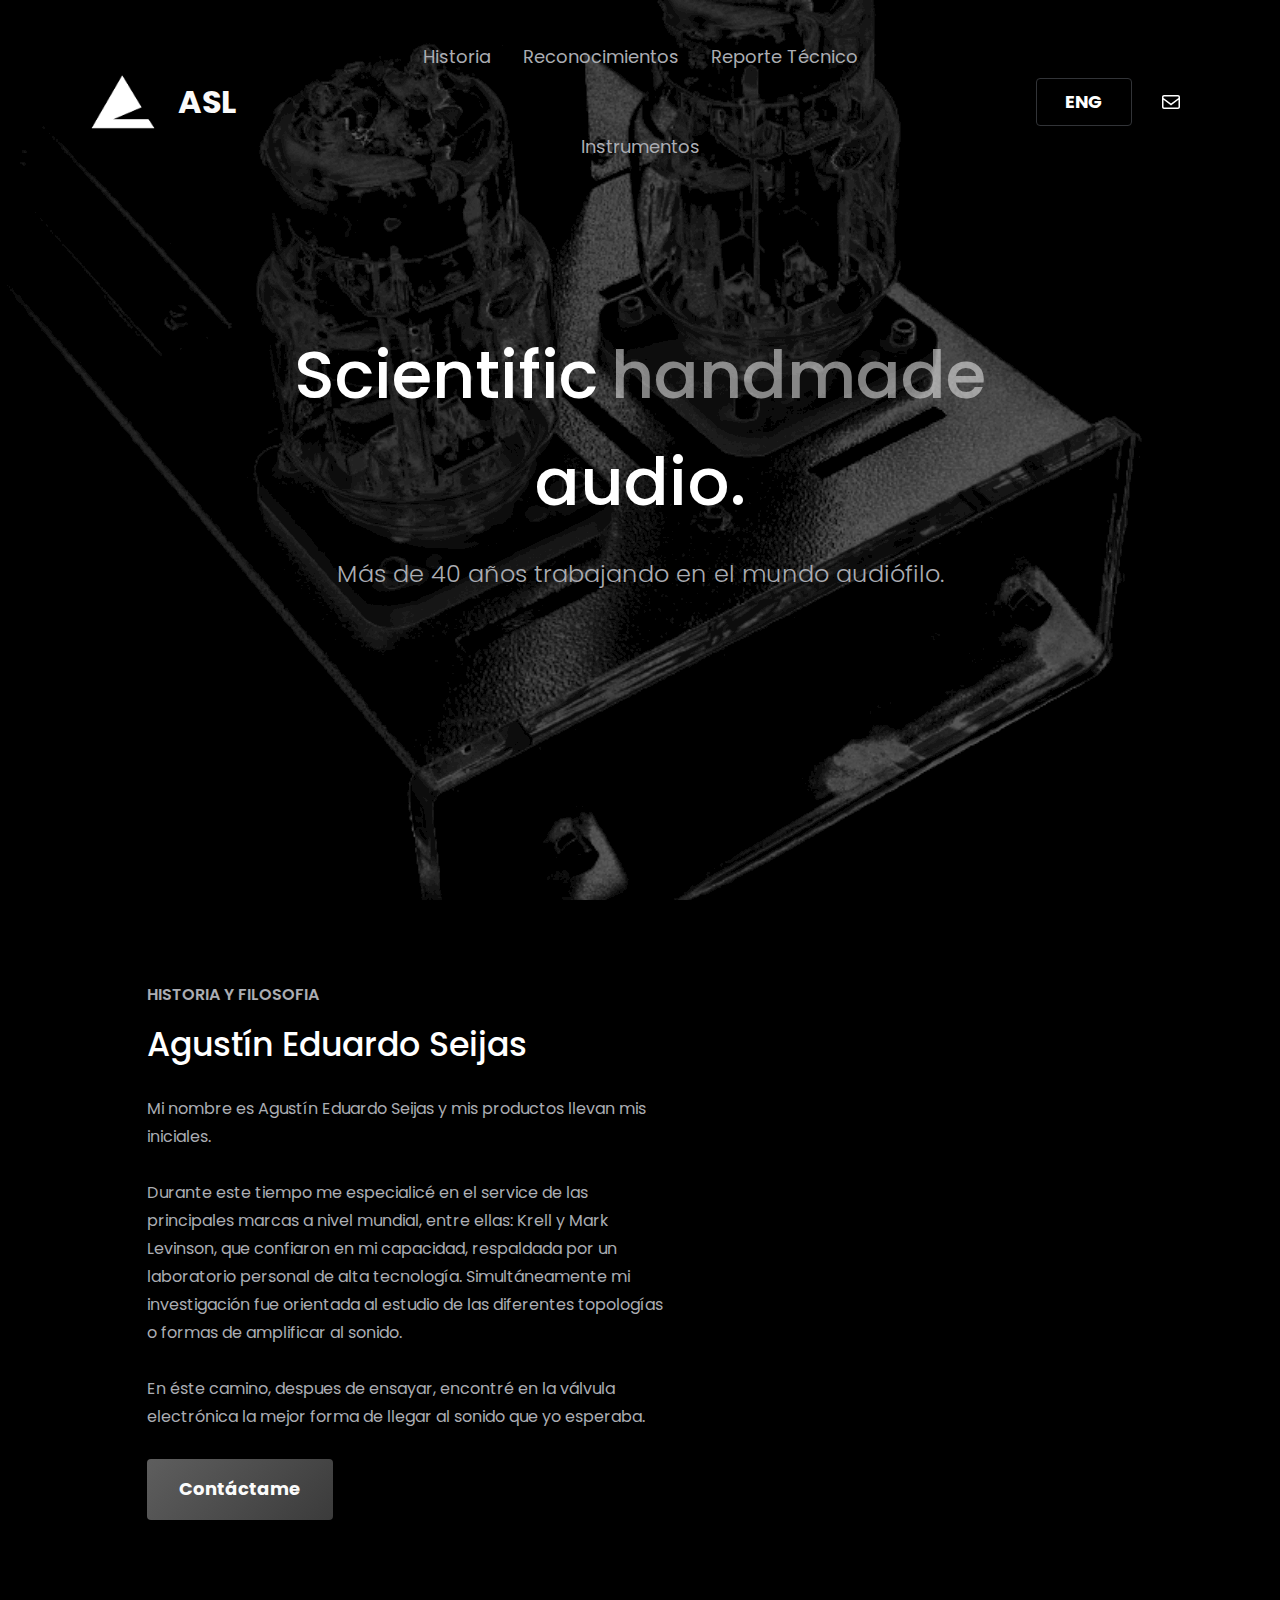
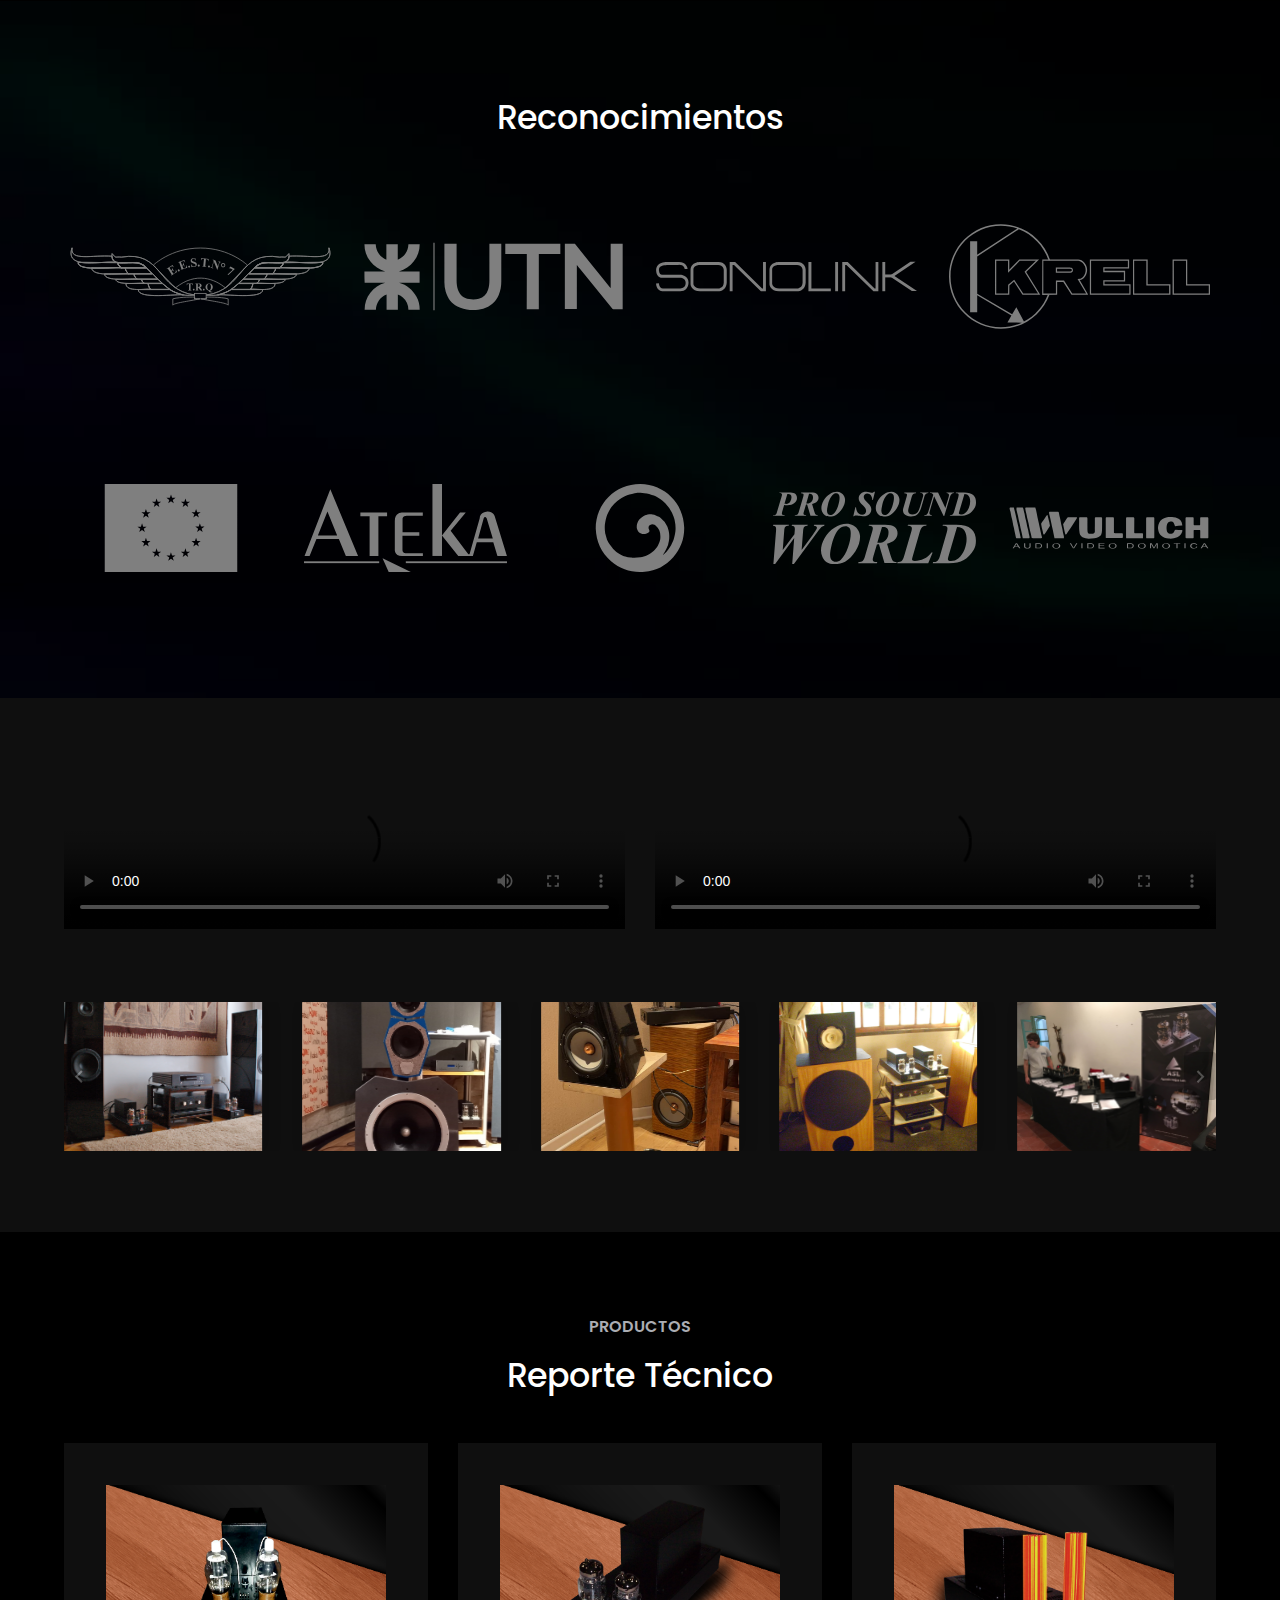
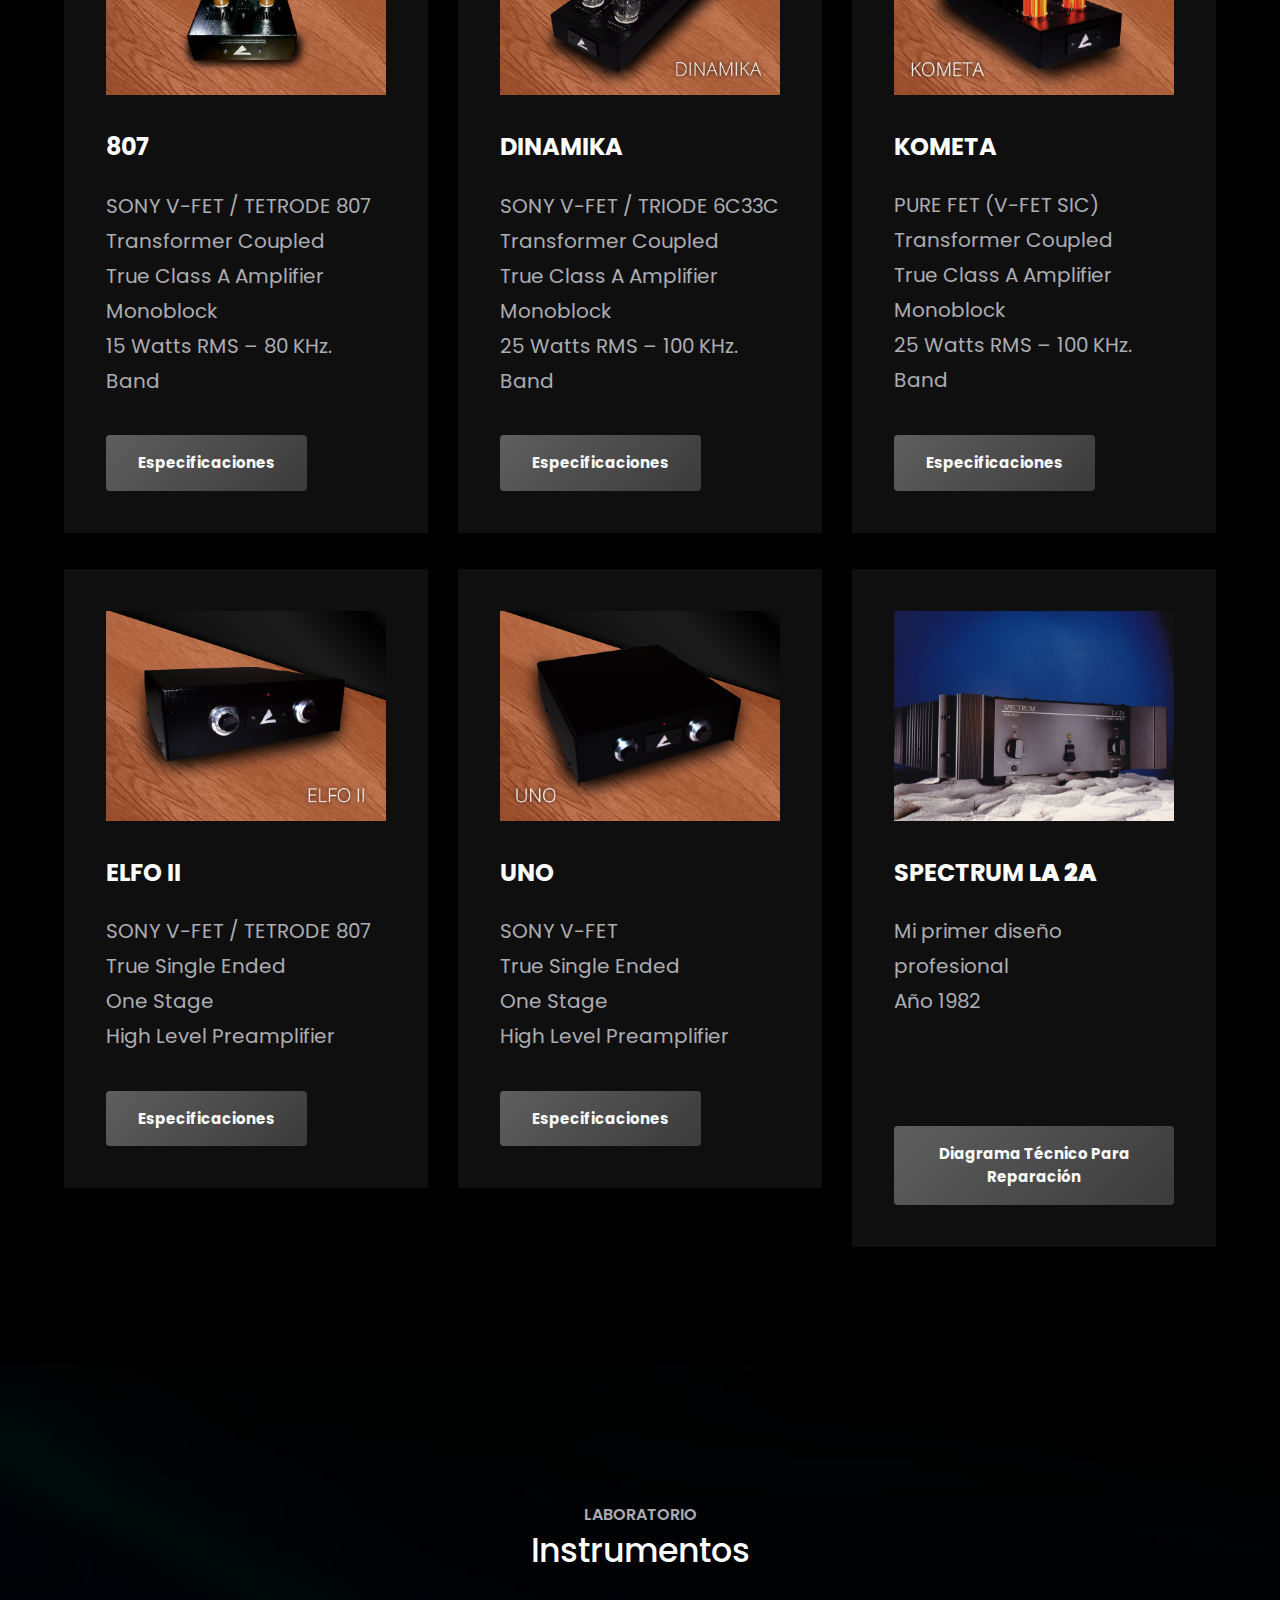
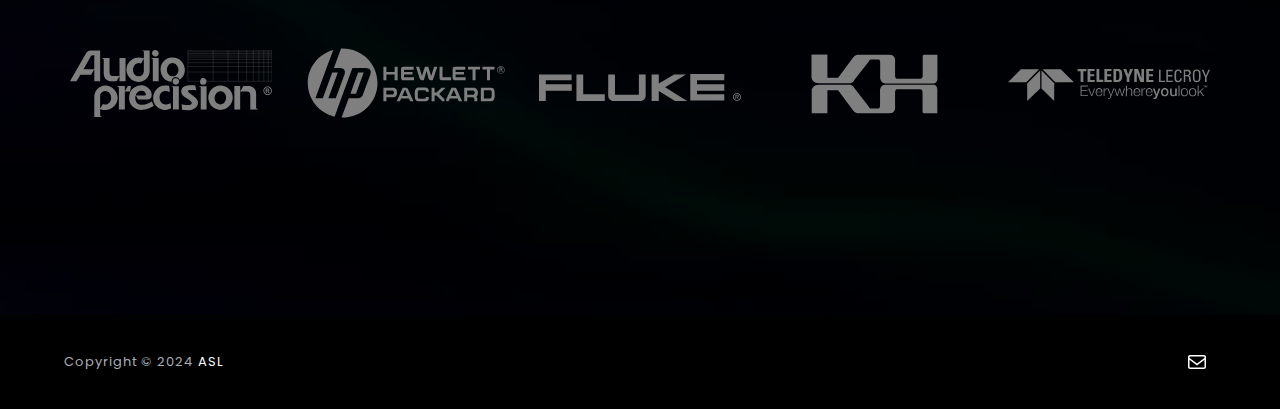
==== index.html @ 701ceb34 "new website design" ====
<!DOCTYPE html> <html lang="es-AR"> <head> 	<meta charset="UTF-8" /> 	<meta name="viewport" content="width=device-width, initial-scale=1" /> <meta name='robots' content='max-image-preview:large' /> <title>ASL &#8211; Agustin Seijas is a professional audio designer.</title> <link rel="alternate" type="application/rss+xml" title="ASL &raquo; Feed" href="http://asl-espaol.local/feed/" /> <link rel="alternate" type="application/rss+xml" title="ASL &raquo; RSS de los comentarios" href="http://asl-espaol.local/comments/feed/" /> <script>
window._wpemojiSettings = {"baseUrl":"https:\/\/s.w.org\/images\/core\/emoji\/14.0.0\/72x72\/","ext":".png","svgUrl":"https:\/\/s.w.org\/images\/core\/emoji\/14.0.0\/svg\/","svgExt":".svg","source":{"concatemoji":"./wp-includes\/js\/wp-emoji-release.min.js?ver=6.4.3"}};
/*! This file is auto-generated */
!function(i,n){var o,s,e;function c(e){try{var t={supportTests:e,timestamp:(new Date).valueOf()};sessionStorage.setItem(o,JSON.stringify(t))}catch(e){}}function p(e,t,n){e.clearRect(0,0,e.canvas.width,e.canvas.height),e.fillText(t,0,0);var t=new Uint32Array(e.getImageData(0,0,e.canvas.width,e.canvas.height).data),r=(e.clearRect(0,0,e.canvas.width,e.canvas.height),e.fillText(n,0,0),new Uint32Array(e.getImageData(0,0,e.canvas.width,e.canvas.height).data));return t.every(function(e,t){return e===r[t]})}function u(e,t,n){switch(t){case"flag":return n(e,"\ud83c\udff3\ufe0f\u200d\u26a7\ufe0f","\ud83c\udff3\ufe0f\u200b\u26a7\ufe0f")?!1:!n(e,"\ud83c\uddfa\ud83c\uddf3","\ud83c\uddfa\u200b\ud83c\uddf3")&&!n(e,"\ud83c\udff4\udb40\udc67\udb40\udc62\udb40\udc65\udb40\udc6e\udb40\udc67\udb40\udc7f","\ud83c\udff4\u200b\udb40\udc67\u200b\udb40\udc62\u200b\udb40\udc65\u200b\udb40\udc6e\u200b\udb40\udc67\u200b\udb40\udc7f");case"emoji":return!n(e,"\ud83e\udef1\ud83c\udffb\u200d\ud83e\udef2\ud83c\udfff","\ud83e\udef1\ud83c\udffb\u200b\ud83e\udef2\ud83c\udfff")}return!1}function f(e,t,n){var r="undefined"!=typeof WorkerGlobalScope&&self instanceof WorkerGlobalScope?new OffscreenCanvas(300,150):i.createElement("canvas"),a=r.getContext("2d",{willReadFrequently:!0}),o=(a.textBaseline="top",a.font="600 32px Arial",{});return e.forEach(function(e){o[e]=t(a,e,n)}),o}function t(e){var t=i.createElement("script");t.src=e,t.defer=!0,i.head.appendChild(t)}"undefined"!=typeof Promise&&(o="wpEmojiSettingsSupports",s=["flag","emoji"],n.supports={everything:!0,everythingExceptFlag:!0},e=new Promise(function(e){i.addEventListener("DOMContentLoaded",e,{once:!0})}),new Promise(function(t){var n=function(){try{var e=JSON.parse(sessionStorage.getItem(o));if("object"==typeof e&&"number"==typeof e.timestamp&&(new Date).valueOf()<e.timestamp+604800&&"object"==typeof e.supportTests)return e.supportTests}catch(e){}return null}();if(!n){if("undefined"!=typeof Worker&&"undefined"!=typeof OffscreenCanvas&&"undefined"!=typeof URL&&URL.createObjectURL&&"undefined"!=typeof Blob)try{var e="postMessage("+f.toString()+"("+[JSON.stringify(s),u.toString(),p.toString()].join(",")+"));",r=new Blob([e],{type:"text/javascript"}),a=new Worker(URL.createObjectURL(r),{name:"wpTestEmojiSupports"});return void(a.onmessage=function(e){c(n=e.data),a.terminate(),t(n)})}catch(e){}c(n=f(s,u,p))}t(n)}).then(function(e){for(var t in e)n.supports[t]=e[t],n.supports.everything=n.supports.everything&&n.supports[t],"flag"!==t&&(n.supports.everythingExceptFlag=n.supports.everythingExceptFlag&&n.supports[t]);n.supports.everythingExceptFlag=n.supports.everythingExceptFlag&&!n.supports.flag,n.DOMReady=!1,n.readyCallback=function(){n.DOMReady=!0}}).then(function(){return e}).then(function(){var e;n.supports.everything||(n.readyCallback(),(e=n.source||{}).concatemoji?t(e.concatemoji):e.wpemoji&&e.twemoji&&(t(e.twemoji),t(e.wpemoji)))}))}((window,document),window._wpemojiSettings);
</script> <style id='wp-block-site-logo-inline-css'> .wp-block-site-logo{box-sizing:border-box;line-height:0}.wp-block-site-logo a{display:inline-block;line-height:0}.wp-block-site-logo.is-default-size img{height:auto;width:120px}.wp-block-site-logo img{height:auto;max-width:100%}.wp-block-site-logo a,.wp-block-site-logo img{border-radius:inherit}.wp-block-site-logo.aligncenter{margin-left:auto;margin-right:auto;text-align:center}.wp-block-site-logo.is-style-rounded{border-radius:9999px} </style> <style id='wp-block-site-title-inline-css'> .wp-block-site-title a{color:inherit} .wp-block-site-title{color: var(--wp--preset--color--foreground);font-size: var(--wp--preset--font-size--large);font-weight: var(--wp--custom--typography--font-weight--bold);line-height: var(--wp--custom--typography--line-height--normal);} .wp-block-site-title a:where(:not(.wp-element-button)){color: var(--wp--preset--color--foreground);} </style> <style id='wp-block-group-inline-css'> .wp-block-group{box-sizing:border-box} </style> <style id='wp-block-group-theme-inline-css'> :where(.wp-block-group.has-background){padding:1.25em 2.375em} </style> <style id='wp-block-navigation-link-inline-css'> .wp-block-navigation .wp-block-navigation-item__label{overflow-wrap:break-word}.wp-block-navigation .wp-block-navigation-item__description{display:none} </style> <link rel='stylesheet' id='wp-block-navigation-css' href='./css/navigation-style.min.css' media='all' /> <style id='wp-block-navigation-inline-css'> .wp-block-navigation{color: var(--wp--preset--color--body-text);font-size: var(--wp--preset--font-size--upper-heading);font-weight: var(--wp--custom--typography--font-weight--regular);line-height: var(--wp--custom--typography--line-height--heading-six);text-transform: capitalize;} .wp-block-navigation a:where(:not(.wp-element-button)){color: inherit;} </style> <style id='wp-block-button-inline-css'> .wp-block-button__link{box-sizing:border-box;cursor:pointer;display:inline-block;text-align:center;word-break:break-word}.wp-block-button__link.aligncenter{text-align:center}.wp-block-button__link.alignright{text-align:right}:where(.wp-block-button__link){border-radius:9999px;box-shadow:none;padding:calc(.667em + 2px) calc(1.333em + 2px);text-decoration:none}.wp-block-button[style*=text-decoration] .wp-block-button__link{text-decoration:inherit}.wp-block-buttons>.wp-block-button.has-custom-width{max-width:none}.wp-block-buttons>.wp-block-button.has-custom-width .wp-block-button__link{width:100%}.wp-block-buttons>.wp-block-button.has-custom-font-size .wp-block-button__link{font-size:inherit}.wp-block-buttons>.wp-block-button.wp-block-button__width-25{width:calc(25% - var(--wp--style--block-gap, .5em)*.75)}.wp-block-buttons>.wp-block-button.wp-block-button__width-50{width:calc(50% - var(--wp--style--block-gap, .5em)*.5)}.wp-block-buttons>.wp-block-button.wp-block-button__width-75{width:calc(75% - var(--wp--style--block-gap, .5em)*.25)}.wp-block-buttons>.wp-block-button.wp-block-button__width-100{flex-basis:100%;width:100%}.wp-block-buttons.is-vertical>.wp-block-button.wp-block-button__width-25{width:25%}.wp-block-buttons.is-vertical>.wp-block-button.wp-block-button__width-50{width:50%}.wp-block-buttons.is-vertical>.wp-block-button.wp-block-button__width-75{width:75%}.wp-block-button.is-style-squared,.wp-block-button__link.wp-block-button.is-style-squared{border-radius:0}.wp-block-button.no-border-radius,.wp-block-button__link.no-border-radius{border-radius:0!important}.wp-block-button .wp-block-button__link.is-style-outline,.wp-block-button.is-style-outline>.wp-block-button__link{border:2px solid;padding:.667em 1.333em}.wp-block-button .wp-block-button__link.is-style-outline:not(.has-text-color),.wp-block-button.is-style-outline>.wp-block-button__link:not(.has-text-color){color:currentColor}.wp-block-button .wp-block-button__link.is-style-outline:not(.has-background),.wp-block-button.is-style-outline>.wp-block-button__link:not(.has-background){background-color:transparent;background-image:none}.wp-block-button .wp-block-button__link:where(.has-border-color){border-width:initial}.wp-block-button .wp-block-button__link:where([style*=border-top-color]){border-top-width:medium}.wp-block-button .wp-block-button__link:where([style*=border-right-color]){border-right-width:medium}.wp-block-button .wp-block-button__link:where([style*=border-bottom-color]){border-bottom-width:medium}.wp-block-button .wp-block-button__link:where([style*=border-left-color]){border-left-width:medium}.wp-block-button .wp-block-button__link:where([style*=border-style]){border-width:initial}.wp-block-button .wp-block-button__link:where([style*=border-top-style]){border-top-width:medium}.wp-block-button .wp-block-button__link:where([style*=border-right-style]){border-right-width:medium}.wp-block-button .wp-block-button__link:where([style*=border-bottom-style]){border-bottom-width:medium}.wp-block-button .wp-block-button__link:where([style*=border-left-style]){border-left-width:medium} .wp-block-button .wp-block-button__link{background: linear-gradient(135deg,rgb(94,94,94) 0%,rgb(59,59,59) 100%);border-radius: 4px;color: var(--wp--preset--color--color-light);font-size: var(--wp--preset--font-size--upper-heading);font-weight: var(--wp--custom--typography--font-weight--bold);line-height: var(--wp--custom--typography--line-height--heading-six);margin-top: 0.8rem;padding-top: clamp(12px, 2.5vw, 16px);padding-right: clamp(21px, 2.5vw, 35px);padding-bottom: clamp(12px, 2.5vw, 16px);padding-left: clamp(21px, 2.5vw, 35px);text-transform: capitalize;} </style> <style id='wp-block-buttons-inline-css'> .wp-block-buttons.is-vertical{flex-direction:column}.wp-block-buttons.is-vertical>.wp-block-button:last-child{margin-bottom:0}.wp-block-buttons>.wp-block-button{display:inline-block;margin:0}.wp-block-buttons.is-content-justification-left{justify-content:flex-start}.wp-block-buttons.is-content-justification-left.is-vertical{align-items:flex-start}.wp-block-buttons.is-content-justification-center{justify-content:center}.wp-block-buttons.is-content-justification-center.is-vertical{align-items:center}.wp-block-buttons.is-content-justification-right{justify-content:flex-end}.wp-block-buttons.is-content-justification-right.is-vertical{align-items:flex-end}.wp-block-buttons.is-content-justification-space-between{justify-content:space-between}.wp-block-buttons.aligncenter{text-align:center}.wp-block-buttons:not(.is-content-justification-space-between,.is-content-justification-right,.is-content-justification-left,.is-content-justification-center) .wp-block-button.aligncenter{margin-left:auto;margin-right:auto;width:100%}.wp-block-buttons[style*=text-decoration] .wp-block-button,.wp-block-buttons[style*=text-decoration] .wp-block-button__link{text-decoration:inherit}.wp-block-buttons.has-custom-font-size .wp-block-button__link{font-size:inherit}.wp-block-button.aligncenter{text-align:center} </style> <style id='wp-block-spacer-inline-css'> .wp-block-spacer{clear:both} </style> <link rel='stylesheet' id='wp-block-social-links-css' href='./css/social-links-style.min.css' media='all' /> <style id='wp-block-template-part-theme-inline-css'> .wp-block-template-part.has-background{margin-bottom:0;margin-top:0;padding:1.25em 2.375em} </style> <style id='wp-block-heading-inline-css'> h1.has-background,h2.has-background,h3.has-background,h4.has-background,h5.has-background,h6.has-background{padding:1.25em 2.375em}h1.has-text-align-left[style*=writing-mode]:where([style*=vertical-lr]),h1.has-text-align-right[style*=writing-mode]:where([style*=vertical-rl]),h2.has-text-align-left[style*=writing-mode]:where([style*=vertical-lr]),h2.has-text-align-right[style*=writing-mode]:where([style*=vertical-rl]),h3.has-text-align-left[style*=writing-mode]:where([style*=vertical-lr]),h3.has-text-align-right[style*=writing-mode]:where([style*=vertical-rl]),h4.has-text-align-left[style*=writing-mode]:where([style*=vertical-lr]),h4.has-text-align-right[style*=writing-mode]:where([style*=vertical-rl]),h5.has-text-align-left[style*=writing-mode]:where([style*=vertical-lr]),h5.has-text-align-right[style*=writing-mode]:where([style*=vertical-rl]),h6.has-text-align-left[style*=writing-mode]:where([style*=vertical-lr]),h6.has-text-align-right[style*=writing-mode]:where([style*=vertical-rl]){rotate:180deg} .wp-block-heading{color: var(--wp--preset--color--foreground);font-weight: var(--wp--custom--typography--font-weight--bold);margin-top: 0px;margin-bottom: 0px;} </style> <style id='wp-block-paragraph-inline-css'> .is-small-text{font-size:.875em}.is-regular-text{font-size:1em}.is-large-text{font-size:2.25em}.is-larger-text{font-size:3em}.has-drop-cap:not(:focus):first-letter{float:left;font-size:8.4em;font-style:normal;font-weight:100;line-height:.68;margin:.05em .1em 0 0;text-transform:uppercase}body.rtl .has-drop-cap:not(:focus):first-letter{float:none;margin-left:.1em}p.has-drop-cap.has-background{overflow:hidden}p.has-background{padding:1.25em 2.375em}:where(p.has-text-color:not(.has-link-color)) a{color:inherit}p.has-text-align-left[style*="writing-mode:vertical-lr"],p.has-text-align-right[style*="writing-mode:vertical-rl"]{rotate:180deg} </style> <link rel='stylesheet' id='wp-block-cover-css' href='./css/cover-style.min.css' media='all' /> <style id='wp-block-media-text-inline-css'> .wp-block-media-text{box-sizing:border-box;   /*!rtl:begin:ignore*/direction:ltr;   /*!rtl:end:ignore*/display:grid;grid-template-columns:50% 1fr;grid-template-rows:auto}.wp-block-media-text.has-media-on-the-right{grid-template-columns:1fr 50%}.wp-block-media-text.is-vertically-aligned-top .wp-block-media-text__content,.wp-block-media-text.is-vertically-aligned-top .wp-block-media-text__media{align-self:start}.wp-block-media-text .wp-block-media-text__content,.wp-block-media-text .wp-block-media-text__media,.wp-block-media-text.is-vertically-aligned-center .wp-block-media-text__content,.wp-block-media-text.is-vertically-aligned-center .wp-block-media-text__media{align-self:center}.wp-block-media-text.is-vertically-aligned-bottom .wp-block-media-text__content,.wp-block-media-text.is-vertically-aligned-bottom .wp-block-media-text__media{align-self:end}.wp-block-media-text .wp-block-media-text__media{   /*!rtl:begin:ignore*/grid-column:1;grid-row:1;   /*!rtl:end:ignore*/margin:0}.wp-block-media-text .wp-block-media-text__content{direction:ltr;   /*!rtl:begin:ignore*/grid-column:2;grid-row:1;   /*!rtl:end:ignore*/padding:0 8%;word-break:break-word}.wp-block-media-text.has-media-on-the-right .wp-block-media-text__media{   /*!rtl:begin:ignore*/grid-column:2;grid-row:1   /*!rtl:end:ignore*/}.wp-block-media-text.has-media-on-the-right .wp-block-media-text__content{   /*!rtl:begin:ignore*/grid-column:1;grid-row:1   /*!rtl:end:ignore*/}.wp-block-media-text__media img,.wp-block-media-text__media video{height:auto;max-width:unset;vertical-align:middle;width:100%}.wp-block-media-text.is-image-fill .wp-block-media-text__media{background-size:cover;height:100%;min-height:250px}.wp-block-media-text.is-image-fill .wp-block-media-text__media>a{display:block;height:100%}.wp-block-media-text.is-image-fill .wp-block-media-text__media img{clip:rect(0,0,0,0);border:0;height:1px;margin:-1px;overflow:hidden;padding:0;position:absolute;width:1px}@media (max-width:600px){.wp-block-media-text.is-stacked-on-mobile{grid-template-columns:100%!important}.wp-block-media-text.is-stacked-on-mobile .wp-block-media-text__media{grid-column:1;grid-row:1}.wp-block-media-text.is-stacked-on-mobile .wp-block-media-text__content{grid-column:1;grid-row:2}} </style> <link rel='stylesheet' id='wp-block-image-css' href='./css/image-style.min.css' media='all' /> <style id='wp-block-image-theme-inline-css'> .wp-block-image figcaption{color:#555;font-size:13px;text-align:center}.is-dark-theme .wp-block-image figcaption{color:hsla(0,0%,100%,.65)}.wp-block-image{margin:0 0 1em} </style> <link rel='stylesheet' id='kadence-blocks-column-css' href='./css/kadence-blocks-dist-style-blocks-column.css' media='all' /> <link rel='stylesheet' id='kadence-blocks-rowlayout-css' href='./css/kadence-blocks-dist-style-blocks-rowlayout.css' media='all' /> <style id='wp-block-video-inline-css'> .wp-block-video{box-sizing:border-box}.wp-block-video video{vertical-align:middle;width:100%}@supports (position:sticky){.wp-block-video [poster]{object-fit:cover}}.wp-block-video.aligncenter{text-align:center}.wp-block-video figcaption{margin-bottom:1em;margin-top:.5em} </style> <style id='wp-block-video-theme-inline-css'> .wp-block-video figcaption{color:#555;font-size:13px;text-align:center}.is-dark-theme .wp-block-video figcaption{color:hsla(0,0%,100%,.65)}.wp-block-video{margin:0 0 1em} </style> <style id='wp-block-columns-inline-css'> .wp-block-columns{align-items:normal!important;box-sizing:border-box;display:flex;flex-wrap:wrap!important}@media (min-width:782px){.wp-block-columns{flex-wrap:nowrap!important}}.wp-block-columns.are-vertically-aligned-top{align-items:flex-start}.wp-block-columns.are-vertically-aligned-center{align-items:center}.wp-block-columns.are-vertically-aligned-bottom{align-items:flex-end}@media (max-width:781px){.wp-block-columns:not(.is-not-stacked-on-mobile)>.wp-block-column{flex-basis:100%!important}}@media (min-width:782px){.wp-block-columns:not(.is-not-stacked-on-mobile)>.wp-block-column{flex-basis:0;flex-grow:1}.wp-block-columns:not(.is-not-stacked-on-mobile)>.wp-block-column[style*=flex-basis]{flex-grow:0}}.wp-block-columns.is-not-stacked-on-mobile{flex-wrap:nowrap!important}.wp-block-columns.is-not-stacked-on-mobile>.wp-block-column{flex-basis:0;flex-grow:1}.wp-block-columns.is-not-stacked-on-mobile>.wp-block-column[style*=flex-basis]{flex-grow:0}:where(.wp-block-columns){margin-bottom:1.75em}:where(.wp-block-columns.has-background){padding:1.25em 2.375em}.wp-block-column{flex-grow:1;min-width:0;overflow-wrap:break-word;word-break:break-word}.wp-block-column.is-vertically-aligned-top{align-self:flex-start}.wp-block-column.is-vertically-aligned-center{align-self:center}.wp-block-column.is-vertically-aligned-bottom{align-self:flex-end}.wp-block-column.is-vertically-aligned-stretch{align-self:stretch}.wp-block-column.is-vertically-aligned-bottom,.wp-block-column.is-vertically-aligned-center,.wp-block-column.is-vertically-aligned-top{width:100%} </style> <link rel='stylesheet' id='kadence-blocks-advancedgallery-css' href='./css/kadence-blocks-dist-style-blocks-advancedgallery.css' media='all' /> <link rel='stylesheet' id='kadence-kb-splide-css' href='./css/kadence-blocks-includes-assets-css-kadence-splide.min.css' media='all' /> <link rel='stylesheet' id='kadence-blocks-splide-css' href='./css/kadence-blocks-includes-assets-css-kb-blocks-splide.min.css' media='all' /> <link rel='stylesheet' id='kadence-glightbox-css' href='./css/kadence-blocks-includes-assets-css-kb-glightbox.min.css' media='all' /> <style id='wp-emoji-styles-inline-css'>  	img.wp-smiley, img.emoji { 		display: inline !important; 		border: none !important; 		box-shadow: none !important; 		height: 1em !important; 		width: 1em !important; 		margin: 0 0.07em !important; 		vertical-align: -0.1em !important; 		background: none !important; 		padding: 0 !important; 	} </style> <style id='wp-block-library-inline-css'> :root{--wp-admin-theme-color:#007cba;--wp-admin-theme-color--rgb:0,124,186;--wp-admin-theme-color-darker-10:#006ba1;--wp-admin-theme-color-darker-10--rgb:0,107,161;--wp-admin-theme-color-darker-20:#005a87;--wp-admin-theme-color-darker-20--rgb:0,90,135;--wp-admin-border-width-focus:2px;--wp-block-synced-color:#7a00df;--wp-block-synced-color--rgb:122,0,223}@media (min-resolution:192dpi){:root{--wp-admin-border-width-focus:1.5px}}.wp-element-button{cursor:pointer}:root{--wp--preset--font-size--normal:16px;--wp--preset--font-size--huge:42px}:root .has-very-light-gray-background-color{background-color:#eee}:root .has-very-dark-gray-background-color{background-color:#313131}:root .has-very-light-gray-color{color:#eee}:root .has-very-dark-gray-color{color:#313131}:root .has-vivid-green-cyan-to-vivid-cyan-blue-gradient-background{background:linear-gradient(135deg,#00d084,#0693e3)}:root .has-purple-crush-gradient-background{background:linear-gradient(135deg,#34e2e4,#4721fb 50%,#ab1dfe)}:root .has-hazy-dawn-gradient-background{background:linear-gradient(135deg,#faaca8,#dad0ec)}:root .has-subdued-olive-gradient-background{background:linear-gradient(135deg,#fafae1,#67a671)}:root .has-atomic-cream-gradient-background{background:linear-gradient(135deg,#fdd79a,#004a59)}:root .has-nightshade-gradient-background{background:linear-gradient(135deg,#330968,#31cdcf)}:root .has-midnight-gradient-background{background:linear-gradient(135deg,#020381,#2874fc)}.has-regular-font-size{font-size:1em}.has-larger-font-size{font-size:2.625em}.has-normal-font-size{font-size:var(--wp--preset--font-size--normal)}.has-huge-font-size{font-size:var(--wp--preset--font-size--huge)}.has-text-align-center{text-align:center}.has-text-align-left{text-align:left}.has-text-align-right{text-align:right}#end-resizable-editor-section{display:none}.aligncenter{clear:both}.items-justified-left{justify-content:flex-start}.items-justified-center{justify-content:center}.items-justified-right{justify-content:flex-end}.items-justified-space-between{justify-content:space-between}.screen-reader-text{clip:rect(1px,1px,1px,1px);word-wrap:normal!important;border:0;-webkit-clip-path:inset(50%);clip-path:inset(50%);height:1px;margin:-1px;overflow:hidden;padding:0;position:absolute;width:1px}.screen-reader-text:focus{clip:auto!important;background-color:#ddd;-webkit-clip-path:none;clip-path:none;color:#444;display:block;font-size:1em;height:auto;left:5px;line-height:normal;padding:15px 23px 14px;text-decoration:none;top:5px;width:auto;z-index:100000}html :where(.has-border-color){border-style:solid}html :where([style*=border-top-color]){border-top-style:solid}html :where([style*=border-right-color]){border-right-style:solid}html :where([style*=border-bottom-color]){border-bottom-style:solid}html :where([style*=border-left-color]){border-left-style:solid}html :where([style*=border-width]){border-style:solid}html :where([style*=border-top-width]){border-top-style:solid}html :where([style*=border-right-width]){border-right-style:solid}html :where([style*=border-bottom-width]){border-bottom-style:solid}html :where([style*=border-left-width]){border-left-style:solid}html :where(img[class*=wp-image-]){height:auto;max-width:100%}:where(figure){margin:0 0 1em}html :where(.is-position-sticky){--wp-admin--admin-bar--position-offset:var(--wp-admin--admin-bar--height,0px)}@media screen and (max-width:600px){html :where(.is-position-sticky){--wp-admin--admin-bar--position-offset:0px}} </style> <style id='global-styles-inline-css'> body{--wp--preset--color--black: #000000;--wp--preset--color--cyan-bluish-gray: #abb8c3;--wp--preset--color--white: #ffffff;--wp--preset--color--pale-pink: #f78da7;--wp--preset--color--vivid-red: #cf2e2e;--wp--preset--color--luminous-vivid-orange: #ff6900;--wp--preset--color--luminous-vivid-amber: #fcb900;--wp--preset--color--light-green-cyan: #7bdcb5;--wp--preset--color--vivid-green-cyan: #00d084;--wp--preset--color--pale-cyan-blue: #8ed1fc;--wp--preset--color--vivid-cyan-blue: #0693e3;--wp--preset--color--vivid-purple: #9b51e0;--wp--preset--color--background: #0A0C11;--wp--preset--color--foreground: #ffffff;--wp--preset--color--primary: #2292b1;--wp--preset--color--secondary: #222222;--wp--preset--color--tertiary: #0a0a0a;--wp--preset--color--text-link: #fafafa;--wp--preset--color--body-text: #abadb3;--wp--preset--color--meta: #666666;--wp--preset--color--border-color: #323438;--wp--preset--color--color-light: #fbfbfb;--wp--preset--color--color-dark: #000000;--wp--preset--color--footer-text: #999999;--wp--preset--color--footer-border-dark: #313131;--wp--preset--color--gray: #cccccc;--wp--preset--color--patrick-blue: #1b3385;--wp--preset--color--blue-green: #25c5c9;--wp--preset--gradient--vivid-cyan-blue-to-vivid-purple: linear-gradient(135deg,rgba(6,147,227,1) 0%,rgb(155,81,224) 100%);--wp--preset--gradient--light-green-cyan-to-vivid-green-cyan: linear-gradient(135deg,rgb(122,220,180) 0%,rgb(0,208,130) 100%);--wp--preset--gradient--luminous-vivid-amber-to-luminous-vivid-orange: linear-gradient(135deg,rgba(252,185,0,1) 0%,rgba(255,105,0,1) 100%);--wp--preset--gradient--luminous-vivid-orange-to-vivid-red: linear-gradient(135deg,rgba(255,105,0,1) 0%,rgb(207,46,46) 100%);--wp--preset--gradient--very-light-gray-to-cyan-bluish-gray: linear-gradient(135deg,rgb(238,238,238) 0%,rgb(169,184,195) 100%);--wp--preset--gradient--cool-to-warm-spectrum: linear-gradient(135deg,rgb(74,234,220) 0%,rgb(151,120,209) 20%,rgb(207,42,186) 40%,rgb(238,44,130) 60%,rgb(251,105,98) 80%,rgb(254,248,76) 100%);--wp--preset--gradient--blush-light-purple: linear-gradient(135deg,rgb(255,206,236) 0%,rgb(152,150,240) 100%);--wp--preset--gradient--blush-bordeaux: linear-gradient(135deg,rgb(254,205,165) 0%,rgb(254,45,45) 50%,rgb(107,0,62) 100%);--wp--preset--gradient--luminous-dusk: linear-gradient(135deg,rgb(255,203,112) 0%,rgb(199,81,192) 50%,rgb(65,88,208) 100%);--wp--preset--gradient--pale-ocean: linear-gradient(135deg,rgb(255,245,203) 0%,rgb(182,227,212) 50%,rgb(51,167,181) 100%);--wp--preset--gradient--electric-grass: linear-gradient(135deg,rgb(202,248,128) 0%,rgb(113,206,126) 100%);--wp--preset--gradient--midnight: linear-gradient(135deg,rgb(2,3,129) 0%,rgb(40,116,252) 100%);--wp--preset--gradient--horizontal-patrick-blue-to-blue-green: linear-gradient(to right,var(--wp--preset--color--patrick-blue) 0%,var(--wp--preset--color--blue-green) 100%);--wp--preset--font-size--small: 15px;--wp--preset--font-size--medium: 16px;--wp--preset--font-size--large: clamp(24px,4.2vw,32px);--wp--preset--font-size--x-large: 42px;--wp--preset--font-size--tiny: 13px;--wp--preset--font-size--extra-small: 14px;--wp--preset--font-size--upper-heading: 18px;--wp--preset--font-size--normal: clamp(18px,1.6vw,20px);--wp--preset--font-size--content-heading: clamp(22px,3vw,24px);--wp--preset--font-size--extra-large: clamp(28px,6vw,36px);--wp--preset--font-size--product-heading: clamp(32px,4.8vw,42px);--wp--preset--font-size--huge: clamp(42px,5.2vw,80px);--wp--preset--font-size--colossal: clamp(46px,5.2vw,110px);--wp--preset--font-family--poppins: "Poppins", serif;--wp--preset--spacing--20: 0.44rem;--wp--preset--spacing--30: 0.67rem;--wp--preset--spacing--40: 1rem;--wp--preset--spacing--50: 1.5rem;--wp--preset--spacing--60: 2.25rem;--wp--preset--spacing--70: 3.38rem;--wp--preset--spacing--80: 5.06rem;--wp--preset--shadow--natural: 6px 6px 9px rgba(0, 0, 0, 0.2);--wp--preset--shadow--deep: 12px 12px 50px rgba(0, 0, 0, 0.4);--wp--preset--shadow--sharp: 6px 6px 0px rgba(0, 0, 0, 0.2);--wp--preset--shadow--outlined: 6px 6px 0px -3px rgba(255, 255, 255, 1), 6px 6px rgba(0, 0, 0, 1);--wp--preset--shadow--crisp: 6px 6px 0px rgba(0, 0, 0, 1);--wp--custom--spacing--tiny: clamp(21px, 2vw, 28px);--wp--custom--spacing--extra-small: clamp(28px, 3.5vw, 35px);--wp--custom--spacing--wp-comment-horizontal: clamp(30px, 3.7vw, 70px);--wp--custom--spacing--wp-comment-vertical: clamp(30px, 3.5vw, 49px);--wp--custom--spacing--wp-block-sidebar: clamp(7px,3.5vw,60px);--wp--custom--spacing--wp-block-sidebar-widget: clamp(35px, 3.5vw, 49px);--wp--custom--spacing--wp-block-page-numbers: clamp(49px, 3.3vw, 63px);--wp--custom--spacing--wp-footer-vertical: clamp(30px, 4vw, 70px);--wp--custom--spacing--normal: clamp(30px, 3.5vw, 40px);--wp--custom--spacing--small: max(1.75rem, 5vw);--wp--custom--spacing--medium: clamp(2rem, 8vw, calc(4 * var(--wp--style--block-gap)));--wp--custom--spacing--large: clamp(3.5rem, 10vw, 5.0625rem);--wp--custom--spacing--outer: var(--wp--custom--spacing--small, 1.25rem);--wp--custom--spacing--section-block-top: clamp(42px, 7.5vw, 140px);--wp--custom--spacing--section-block-bottom: clamp(12px, 5.5vw, 70px);--wp--custom--spacing--section-pricing-content: clamp(21px, 5.5vw, 42px);--wp--custom--spacing--main-block-gap: clamp(42px, 4.5vw, 70px);--wp--custom--spacing--testimonial-inner-gap: clamp(35px, 3.5vw, 42px);--wp--custom--spacing--group-heading-bottom-gap: clamp(35px, 3.5vw, 56px);--wp--custom--typography--font-size--heading-one: clamp(36px,3.5vw,58px);--wp--custom--typography--font-size--heading-two: clamp(32px,2.6vw,49px);--wp--custom--typography--font-size--heading-three: clamp(28px,1.9vw,36px);--wp--custom--typography--font-size--heading-four: clamp(24px,2vw,28px);--wp--custom--typography--font-size--heading-five: clamp(22px,1.3vw,24px);--wp--custom--typography--font-size--heading-six: 18px;--wp--custom--typography--font-size--huge-post-title: clamp(38px,4vw,70px);--wp--custom--typography--line-height--heading-one: 1.38;--wp--custom--typography--line-height--heading-two: 1.43;--wp--custom--typography--line-height--heading-three: 1.31;--wp--custom--typography--line-height--heading-four: 1.5;--wp--custom--typography--line-height--heading-five: 1.458333333333333;--wp--custom--typography--line-height--heading-six: 1.56;--wp--custom--typography--line-height--paragraph: 1.75;--wp--custom--typography--line-height--post-title: 1.38;--wp--custom--typography--line-height--extra-small: 21px;--wp--custom--typography--line-height--small: 28px;--wp--custom--typography--line-height--normal: normal;--wp--custom--typography--font-weight--light: 300;--wp--custom--typography--font-weight--regular: 400;--wp--custom--typography--font-weight--medium: 500;--wp--custom--typography--font-weight--bold: 700;--wp--custom--typography--font-weight--black: 900;}body { margin: 0;--wp--style--global--content-size: 760px;--wp--style--global--wide-size: 1400px; }.wp-site-blocks > .alignleft { float: left; margin-right: 2em; }.wp-site-blocks > .alignright { float: right; margin-left: 2em; }.wp-site-blocks > .aligncenter { justify-content: center; margin-left: auto; margin-right: auto; }:where(.wp-site-blocks) > * { margin-block-start: 1.5rem; margin-block-end: 0; }:where(.wp-site-blocks) > :first-child:first-child { margin-block-start: 0; }:where(.wp-site-blocks) > :last-child:last-child { margin-block-end: 0; }body { --wp--style--block-gap: 1.5rem; }:where(body .is-layout-flow)  > :first-child:first-child{margin-block-start: 0;}:where(body .is-layout-flow)  > :last-child:last-child{margin-block-end: 0;}:where(body .is-layout-flow)  > *{margin-block-start: 1.5rem;margin-block-end: 0;}:where(body .is-layout-constrained)  > :first-child:first-child{margin-block-start: 0;}:where(body .is-layout-constrained)  > :last-child:last-child{margin-block-end: 0;}:where(body .is-layout-constrained)  > *{margin-block-start: 1.5rem;margin-block-end: 0;}:where(body .is-layout-flex) {gap: 1.5rem;}:where(body .is-layout-grid) {gap: 1.5rem;}body .is-layout-flow > .alignleft{float: left;margin-inline-start: 0;margin-inline-end: 2em;}body .is-layout-flow > .alignright{float: right;margin-inline-start: 2em;margin-inline-end: 0;}body .is-layout-flow > .aligncenter{margin-left: auto !important;margin-right: auto !important;}body .is-layout-constrained > .alignleft{float: left;margin-inline-start: 0;margin-inline-end: 2em;}body .is-layout-constrained > .alignright{float: right;margin-inline-start: 2em;margin-inline-end: 0;}body .is-layout-constrained > .aligncenter{margin-left: auto !important;margin-right: auto !important;}body .is-layout-constrained > :where(:not(.alignleft):not(.alignright):not(.alignfull)){max-width: var(--wp--style--global--content-size);margin-left: auto !important;margin-right: auto !important;}body .is-layout-constrained > .alignwide{max-width: var(--wp--style--global--wide-size);}body .is-layout-flex{display: flex;}body .is-layout-flex{flex-wrap: wrap;align-items: center;}body .is-layout-flex > *{margin: 0;}body .is-layout-grid{display: grid;}body .is-layout-grid > *{margin: 0;}body{background-color: var(--wp--preset--color--color-dark);color: var(--wp--preset--color--body-text);font-family: var(--wp--preset--font-family--poppins);font-size: var(--wp--preset--font-size--normal);font-weight: 400;line-height: var(--wp--custom--typography--line-height--paragraph);padding-top: 0px;padding-right: 0px;padding-bottom: 0px;padding-left: 0px;}a:where(:not(.wp-element-button)){color: var(--wp--preset--color--text-link);text-decoration: underline;}h1{font-size: var(--wp--custom--typography--font-size--heading-one);line-height: var(--wp--custom--typography--line-height--heading-one);}h2{font-size: var(--wp--custom--typography--font-size--heading-two);line-height: var(--wp--custom--typography--line-height--heading-two);}h3{font-size: var(--wp--custom--typography--font-size--heading-three);line-height: var(--wp--custom--typography--line-height--heading-three);}h4{font-size: var(--wp--custom--typography--font-size--heading-four);line-height: var(--wp--custom--typography--line-height--heading-four);}h5{font-size: var(--wp--custom--typography--font-size--heading-five);line-height: var(--wp--custom--typography--line-height--heading-five);}h6{font-size: var(--wp--custom--typography--font-size--heading-six);line-height: var(--wp--custom--typography--line-height--heading-six);}.wp-element-button, .wp-block-button__link{background-color: #32373c;border-width: 0;color: #fff;font-family: inherit;font-size: inherit;line-height: inherit;padding: calc(0.667em + 2px) calc(1.333em + 2px);text-decoration: none;}.has-black-color{color: var(--wp--preset--color--black) !important;}.has-cyan-bluish-gray-color{color: var(--wp--preset--color--cyan-bluish-gray) !important;}.has-white-color{color: var(--wp--preset--color--white) !important;}.has-pale-pink-color{color: var(--wp--preset--color--pale-pink) !important;}.has-vivid-red-color{color: var(--wp--preset--color--vivid-red) !important;}.has-luminous-vivid-orange-color{color: var(--wp--preset--color--luminous-vivid-orange) !important;}.has-luminous-vivid-amber-color{color: var(--wp--preset--color--luminous-vivid-amber) !important;}.has-light-green-cyan-color{color: var(--wp--preset--color--light-green-cyan) !important;}.has-vivid-green-cyan-color{color: var(--wp--preset--color--vivid-green-cyan) !important;}.has-pale-cyan-blue-color{color: var(--wp--preset--color--pale-cyan-blue) !important;}.has-vivid-cyan-blue-color{color: var(--wp--preset--color--vivid-cyan-blue) !important;}.has-vivid-purple-color{color: var(--wp--preset--color--vivid-purple) !important;}.has-background-color{color: var(--wp--preset--color--background) !important;}.has-foreground-color{color: var(--wp--preset--color--foreground) !important;}.has-primary-color{color: var(--wp--preset--color--primary) !important;}.has-secondary-color{color: var(--wp--preset--color--secondary) !important;}.has-tertiary-color{color: var(--wp--preset--color--tertiary) !important;}.has-text-link-color{color: var(--wp--preset--color--text-link) !important;}.has-body-text-color{color: var(--wp--preset--color--body-text) !important;}.has-meta-color{color: var(--wp--preset--color--meta) !important;}.has-border-color-color{color: var(--wp--preset--color--border-color) !important;}.has-color-light-color{color: var(--wp--preset--color--color-light) !important;}.has-color-dark-color{color: var(--wp--preset--color--color-dark) !important;}.has-footer-text-color{color: var(--wp--preset--color--footer-text) !important;}.has-footer-border-dark-color{color: var(--wp--preset--color--footer-border-dark) !important;}.has-gray-color{color: var(--wp--preset--color--gray) !important;}.has-patrick-blue-color{color: var(--wp--preset--color--patrick-blue) !important;}.has-blue-green-color{color: var(--wp--preset--color--blue-green) !important;}.has-black-background-color{background-color: var(--wp--preset--color--black) !important;}.has-cyan-bluish-gray-background-color{background-color: var(--wp--preset--color--cyan-bluish-gray) !important;}.has-white-background-color{background-color: var(--wp--preset--color--white) !important;}.has-pale-pink-background-color{background-color: var(--wp--preset--color--pale-pink) !important;}.has-vivid-red-background-color{background-color: var(--wp--preset--color--vivid-red) !important;}.has-luminous-vivid-orange-background-color{background-color: var(--wp--preset--color--luminous-vivid-orange) !important;}.has-luminous-vivid-amber-background-color{background-color: var(--wp--preset--color--luminous-vivid-amber) !important;}.has-light-green-cyan-background-color{background-color: var(--wp--preset--color--light-green-cyan) !important;}.has-vivid-green-cyan-background-color{background-color: var(--wp--preset--color--vivid-green-cyan) !important;}.has-pale-cyan-blue-background-color{background-color: var(--wp--preset--color--pale-cyan-blue) !important;}.has-vivid-cyan-blue-background-color{background-color: var(--wp--preset--color--vivid-cyan-blue) !important;}.has-vivid-purple-background-color{background-color: var(--wp--preset--color--vivid-purple) !important;}.has-background-background-color{background-color: var(--wp--preset--color--background) !important;}.has-foreground-background-color{background-color: var(--wp--preset--color--foreground) !important;}.has-primary-background-color{background-color: var(--wp--preset--color--primary) !important;}.has-secondary-background-color{background-color: var(--wp--preset--color--secondary) !important;}.has-tertiary-background-color{background-color: var(--wp--preset--color--tertiary) !important;}.has-text-link-background-color{background-color: var(--wp--preset--color--text-link) !important;}.has-body-text-background-color{background-color: var(--wp--preset--color--body-text) !important;}.has-meta-background-color{background-color: var(--wp--preset--color--meta) !important;}.has-border-color-background-color{background-color: var(--wp--preset--color--border-color) !important;}.has-color-light-background-color{background-color: var(--wp--preset--color--color-light) !important;}.has-color-dark-background-color{background-color: var(--wp--preset--color--color-dark) !important;}.has-footer-text-background-color{background-color: var(--wp--preset--color--footer-text) !important;}.has-footer-border-dark-background-color{background-color: var(--wp--preset--color--footer-border-dark) !important;}.has-gray-background-color{background-color: var(--wp--preset--color--gray) !important;}.has-patrick-blue-background-color{background-color: var(--wp--preset--color--patrick-blue) !important;}.has-blue-green-background-color{background-color: var(--wp--preset--color--blue-green) !important;}.has-black-border-color{border-color: var(--wp--preset--color--black) !important;}.has-cyan-bluish-gray-border-color{border-color: var(--wp--preset--color--cyan-bluish-gray) !important;}.has-white-border-color{border-color: var(--wp--preset--color--white) !important;}.has-pale-pink-border-color{border-color: var(--wp--preset--color--pale-pink) !important;}.has-vivid-red-border-color{border-color: var(--wp--preset--color--vivid-red) !important;}.has-luminous-vivid-orange-border-color{border-color: var(--wp--preset--color--luminous-vivid-orange) !important;}.has-luminous-vivid-amber-border-color{border-color: var(--wp--preset--color--luminous-vivid-amber) !important;}.has-light-green-cyan-border-color{border-color: var(--wp--preset--color--light-green-cyan) !important;}.has-vivid-green-cyan-border-color{border-color: var(--wp--preset--color--vivid-green-cyan) !important;}.has-pale-cyan-blue-border-color{border-color: var(--wp--preset--color--pale-cyan-blue) !important;}.has-vivid-cyan-blue-border-color{border-color: var(--wp--preset--color--vivid-cyan-blue) !important;}.has-vivid-purple-border-color{border-color: var(--wp--preset--color--vivid-purple) !important;}.has-background-border-color{border-color: var(--wp--preset--color--background) !important;}.has-foreground-border-color{border-color: var(--wp--preset--color--foreground) !important;}.has-primary-border-color{border-color: var(--wp--preset--color--primary) !important;}.has-secondary-border-color{border-color: var(--wp--preset--color--secondary) !important;}.has-tertiary-border-color{border-color: var(--wp--preset--color--tertiary) !important;}.has-text-link-border-color{border-color: var(--wp--preset--color--text-link) !important;}.has-body-text-border-color{border-color: var(--wp--preset--color--body-text) !important;}.has-meta-border-color{border-color: var(--wp--preset--color--meta) !important;}.has-border-color-border-color{border-color: var(--wp--preset--color--border-color) !important;}.has-color-light-border-color{border-color: var(--wp--preset--color--color-light) !important;}.has-color-dark-border-color{border-color: var(--wp--preset--color--color-dark) !important;}.has-footer-text-border-color{border-color: var(--wp--preset--color--footer-text) !important;}.has-footer-border-dark-border-color{border-color: var(--wp--preset--color--footer-border-dark) !important;}.has-gray-border-color{border-color: var(--wp--preset--color--gray) !important;}.has-patrick-blue-border-color{border-color: var(--wp--preset--color--patrick-blue) !important;}.has-blue-green-border-color{border-color: var(--wp--preset--color--blue-green) !important;}.has-vivid-cyan-blue-to-vivid-purple-gradient-background{background: var(--wp--preset--gradient--vivid-cyan-blue-to-vivid-purple) !important;}.has-light-green-cyan-to-vivid-green-cyan-gradient-background{background: var(--wp--preset--gradient--light-green-cyan-to-vivid-green-cyan) !important;}.has-luminous-vivid-amber-to-luminous-vivid-orange-gradient-background{background: var(--wp--preset--gradient--luminous-vivid-amber-to-luminous-vivid-orange) !important;}.has-luminous-vivid-orange-to-vivid-red-gradient-background{background: var(--wp--preset--gradient--luminous-vivid-orange-to-vivid-red) !important;}.has-very-light-gray-to-cyan-bluish-gray-gradient-background{background: var(--wp--preset--gradient--very-light-gray-to-cyan-bluish-gray) !important;}.has-cool-to-warm-spectrum-gradient-background{background: var(--wp--preset--gradient--cool-to-warm-spectrum) !important;}.has-blush-light-purple-gradient-background{background: var(--wp--preset--gradient--blush-light-purple) !important;}.has-blush-bordeaux-gradient-background{background: var(--wp--preset--gradient--blush-bordeaux) !important;}.has-luminous-dusk-gradient-background{background: var(--wp--preset--gradient--luminous-dusk) !important;}.has-pale-ocean-gradient-background{background: var(--wp--preset--gradient--pale-ocean) !important;}.has-electric-grass-gradient-background{background: var(--wp--preset--gradient--electric-grass) !important;}.has-midnight-gradient-background{background: var(--wp--preset--gradient--midnight) !important;}.has-horizontal-patrick-blue-to-blue-green-gradient-background{background: var(--wp--preset--gradient--horizontal-patrick-blue-to-blue-green) !important;}.has-small-font-size{font-size: var(--wp--preset--font-size--small) !important;}.has-medium-font-size{font-size: var(--wp--preset--font-size--medium) !important;}.has-large-font-size{font-size: var(--wp--preset--font-size--large) !important;}.has-x-large-font-size{font-size: var(--wp--preset--font-size--x-large) !important;}.has-tiny-font-size{font-size: var(--wp--preset--font-size--tiny) !important;}.has-extra-small-font-size{font-size: var(--wp--preset--font-size--extra-small) !important;}.has-upper-heading-font-size{font-size: var(--wp--preset--font-size--upper-heading) !important;}.has-normal-font-size{font-size: var(--wp--preset--font-size--normal) !important;}.has-content-heading-font-size{font-size: var(--wp--preset--font-size--content-heading) !important;}.has-extra-large-font-size{font-size: var(--wp--preset--font-size--extra-large) !important;}.has-product-heading-font-size{font-size: var(--wp--preset--font-size--product-heading) !important;}.has-huge-font-size{font-size: var(--wp--preset--font-size--huge) !important;}.has-colossal-font-size{font-size: var(--wp--preset--font-size--colossal) !important;}.has-poppins-font-family{font-family: var(--wp--preset--font-family--poppins) !important;} body{--wp--preset--duotone--dark-grayscale:url(#wp-duotone-dark-grayscale);} </style> <style id='core-block-supports-inline-css'> .wp-elements-24f629a4cc19145e5369fcb4eefa1d1e a{color:var(--wp--preset--color--foreground);}.wp-container-core-group-layout-2.wp-container-core-group-layout-2{gap:20px;}.wp-container-core-navigation-layout-1.wp-container-core-navigation-layout-1{justify-content:center;}.wp-container-content-2{flex-basis:18px;}.wp-container-core-social-links-layout-1.wp-container-core-social-links-layout-1{gap:0.5em 0;}.wp-container-core-group-layout-3.wp-container-core-group-layout-3{justify-content:flex-end;}.wp-container-core-group-layout-4.wp-container-core-group-layout-4{justify-content:space-between;}.wp-container-core-group-layout-12.wp-container-core-group-layout-12 > *{margin-block-start:0;margin-block-end:0;}.wp-container-core-group-layout-12.wp-container-core-group-layout-12.wp-container-core-group-layout-12.wp-container-core-group-layout-12 > * + *{margin-block-start:14px;margin-block-end:0;}.wp-container-core-buttons-layout-2.wp-container-core-buttons-layout-2{justify-content:flex-start;}.wp-container-core-group-layout-15.wp-container-core-group-layout-15 > *{margin-block-start:0;margin-block-end:0;}.wp-container-core-group-layout-15.wp-container-core-group-layout-15.wp-container-core-group-layout-15.wp-container-core-group-layout-15 > * + *{margin-block-start:0;margin-block-end:0;}.wp-container-core-group-layout-17.wp-container-core-group-layout-17 > *{margin-block-start:0;margin-block-end:0;}.wp-container-core-group-layout-17.wp-container-core-group-layout-17.wp-container-core-group-layout-17.wp-container-core-group-layout-17 > * + *{margin-block-start:35px;margin-block-end:0;}.wp-container-core-columns-layout-1.wp-container-core-columns-layout-1{flex-wrap:nowrap;}.wp-container-core-group-layout-20.wp-container-core-group-layout-20 > *{margin-block-start:0;margin-block-end:0;}.wp-container-core-group-layout-20.wp-container-core-group-layout-20.wp-container-core-group-layout-20.wp-container-core-group-layout-20 > * + *{margin-block-start:14px;margin-block-end:0;}.wp-container-core-buttons-layout-5.wp-container-core-buttons-layout-5{justify-content:flex-start;}.wp-container-core-columns-layout-2.wp-container-core-columns-layout-2{flex-wrap:nowrap;}.wp-container-core-buttons-layout-8.wp-container-core-buttons-layout-8{justify-content:flex-start;}.wp-container-core-columns-layout-3.wp-container-core-columns-layout-3{flex-wrap:nowrap;}.wp-container-core-group-layout-37.wp-container-core-group-layout-37 > *{margin-block-start:0;margin-block-end:0;}.wp-container-core-group-layout-37.wp-container-core-group-layout-37.wp-container-core-group-layout-37.wp-container-core-group-layout-37 > * + *{margin-block-start:35px;margin-block-end:0;}.wp-container-core-social-links-layout-2.wp-container-core-social-links-layout-2{justify-content:center;}.wp-container-core-group-layout-40.wp-container-core-group-layout-40{justify-content:space-between;}.wp-duotone-dark-grayscale.wp-block-cover > .wp-block-cover__image-background, .wp-duotone-dark-grayscale.wp-block-cover > .wp-block-cover__video-background{filter:var(--wp--preset--duotone--dark-grayscale);}.wp-duotone-dark-grayscale.wp-block-image img, .wp-duotone-dark-grayscale.wp-block-image .components-placeholder{filter:var(--wp--preset--duotone--dark-grayscale);} </style> <style id='wp-block-template-skip-link-inline-css'>  		.skip-link.screen-reader-text { 			border: 0; 			clip: rect(1px,1px,1px,1px); 			clip-path: inset(50%); 			height: 1px; 			margin: -1px; 			overflow: hidden; 			padding: 0; 			position: absolute !important; 			width: 1px; 			word-wrap: normal !important; 		}  		.skip-link.screen-reader-text:focus { 			background-color: #eee; 			clip: auto !important; 			clip-path: none; 			color: #444; 			display: block; 			font-size: 1em; 			height: auto; 			left: 5px; 			line-height: normal; 			padding: 15px 23px 14px; 			text-decoration: none; 			top: 5px; 			width: auto; 			z-index: 100000; 		} </style> <link rel='stylesheet' id='sbttb-fonts-css' href='./css/smooth-back-to-top-button-assets-css-sbttb-fonts.css' media='all' /> <link rel='stylesheet' id='sbttb-style-css' href='./css/smooth-back-to-top-button-assets-css-smooth-back-to-top-button.css' media='all' /> <link rel='stylesheet' id='bizboost-style-css' href='./css/bizboost-style.css' media='all' /> <style id='kadence-blocks-global-variables-inline-css'> :root {--global-kb-font-size-sm:clamp(0.8rem, 0.73rem + 0.217vw, 0.9rem);--global-kb-font-size-md:clamp(1.1rem, 0.995rem + 0.326vw, 1.25rem);--global-kb-font-size-lg:clamp(1.75rem, 1.576rem + 0.543vw, 2rem);--global-kb-font-size-xl:clamp(2.25rem, 1.728rem + 1.63vw, 3rem);--global-kb-font-size-xxl:clamp(2.5rem, 1.456rem + 3.26vw, 4rem);--global-kb-font-size-xxxl:clamp(2.75rem, 0.489rem + 7.065vw, 6rem);}:root {--global-palette1: #3182CE;--global-palette2: #2B6CB0;--global-palette3: #1A202C;--global-palette4: #2D3748;--global-palette5: #4A5568;--global-palette6: #718096;--global-palette7: #EDF2F7;--global-palette8: #F7FAFC;--global-palette9: #ffffff;} </style> <style id='kadence_blocks_css-inline-css'> .kadence-column486542_29aba2-04 > .kt-inside-inner-col,.kadence-column486542_29aba2-04 > .kt-inside-inner-col:before{border-top-left-radius:0px;border-top-right-radius:0px;border-bottom-right-radius:0px;border-bottom-left-radius:0px;}.kadence-column486542_29aba2-04 > .kt-inside-inner-col{column-gap:var(--global-kb-gap-sm, 1rem);}.kadence-column486542_29aba2-04 > .kt-inside-inner-col{flex-direction:column;}.kadence-column486542_29aba2-04 > .kt-inside-inner-col > .aligncenter{width:100%;}.kadence-column486542_29aba2-04 > .kt-inside-inner-col:before{opacity:0.3;}.kadence-column486542_29aba2-04{position:relative;}@media all and (max-width: 1024px){.kadence-column486542_29aba2-04 > .kt-inside-inner-col{flex-direction:column;}}@media all and (max-width: 767px){.kadence-column486542_29aba2-04 > .kt-inside-inner-col{flex-direction:column;}}.kadence-column486542_24030e-8e > .kt-inside-inner-col,.kadence-column486542_24030e-8e > .kt-inside-inner-col:before{border-top-left-radius:0px;border-top-right-radius:0px;border-bottom-right-radius:0px;border-bottom-left-radius:0px;}.kadence-column486542_24030e-8e > .kt-inside-inner-col{column-gap:var(--global-kb-gap-sm, 1rem);}.kadence-column486542_24030e-8e > .kt-inside-inner-col{flex-direction:column;}.kadence-column486542_24030e-8e > .kt-inside-inner-col > .aligncenter{width:100%;}.kadence-column486542_24030e-8e > .kt-inside-inner-col:before{opacity:0.3;}.kadence-column486542_24030e-8e{position:relative;}@media all and (max-width: 1024px){.kadence-column486542_24030e-8e > .kt-inside-inner-col{flex-direction:column;}}@media all and (max-width: 767px){.kadence-column486542_24030e-8e > .kt-inside-inner-col{flex-direction:column;}}.kadence-column486542_301c15-3d > .kt-inside-inner-col,.kadence-column486542_301c15-3d > .kt-inside-inner-col:before{border-top-left-radius:0px;border-top-right-radius:0px;border-bottom-right-radius:0px;border-bottom-left-radius:0px;}.kadence-column486542_301c15-3d > .kt-inside-inner-col{column-gap:var(--global-kb-gap-sm, 1rem);}.kadence-column486542_301c15-3d > .kt-inside-inner-col{flex-direction:column;}.kadence-column486542_301c15-3d > .kt-inside-inner-col > .aligncenter{width:100%;}.kadence-column486542_301c15-3d > .kt-inside-inner-col:before{opacity:0.3;}.kadence-column486542_301c15-3d{position:relative;}@media all and (max-width: 1024px){.kadence-column486542_301c15-3d > .kt-inside-inner-col{flex-direction:column;}}@media all and (max-width: 767px){.kadence-column486542_301c15-3d > .kt-inside-inner-col{flex-direction:column;}}.kadence-column486542_92dcbd-e1 > .kt-inside-inner-col,.kadence-column486542_92dcbd-e1 > .kt-inside-inner-col:before{border-top-left-radius:0px;border-top-right-radius:0px;border-bottom-right-radius:0px;border-bottom-left-radius:0px;}.kadence-column486542_92dcbd-e1 > .kt-inside-inner-col{column-gap:var(--global-kb-gap-sm, 1rem);}.kadence-column486542_92dcbd-e1 > .kt-inside-inner-col{flex-direction:column;}.kadence-column486542_92dcbd-e1 > .kt-inside-inner-col > .aligncenter{width:100%;}.kadence-column486542_92dcbd-e1 > .kt-inside-inner-col:before{opacity:0.3;}.kadence-column486542_92dcbd-e1{position:relative;}@media all and (max-width: 1024px){.kadence-column486542_92dcbd-e1 > .kt-inside-inner-col{flex-direction:column;}}@media all and (max-width: 767px){.kadence-column486542_92dcbd-e1 > .kt-inside-inner-col{flex-direction:column;}}.kb-row-layout-id486542_fc6dc1-9a > .kt-row-column-wrap{align-content:center;}:where(.kb-row-layout-id486542_fc6dc1-9a > .kt-row-column-wrap) > .wp-block-kadence-column{justify-content:center;}.kb-row-layout-id486542_fc6dc1-9a > .kt-row-column-wrap{column-gap:var(--global-kb-gap-md, 2rem);row-gap:var(--global-kb-gap-md, 2rem);max-width:1140px;margin-left:auto;margin-right:auto;padding-top:var(--global-kb-spacing-md, 2rem);padding-bottom:var(--global-kb-spacing-sm, 1.5rem);grid-template-columns:repeat(4, minmax(0, 1fr));}.kb-row-layout-id486542_fc6dc1-9a > .kt-row-layout-overlay{opacity:0.30;}@media all and (max-width: 1024px){.kb-row-layout-id486542_fc6dc1-9a > .kt-row-column-wrap{max-width:800px;margin-left:auto;margin-right:auto;grid-template-columns:repeat(4, minmax(0, 1fr));}}@media all and (max-width: 767px){.kb-row-layout-id486542_fc6dc1-9a > .kt-row-column-wrap{max-width:400px;margin-left:auto;margin-right:auto;padding-bottom:var(--global-kb-spacing-sm, 1.5rem);grid-template-columns:repeat(2, minmax(0, 1fr));}}.kadence-column486542_de3116-b7 > .kt-inside-inner-col,.kadence-column486542_de3116-b7 > .kt-inside-inner-col:before{border-top-left-radius:0px;border-top-right-radius:0px;border-bottom-right-radius:0px;border-bottom-left-radius:0px;}.kadence-column486542_de3116-b7 > .kt-inside-inner-col{column-gap:var(--global-kb-gap-sm, 1rem);}.kadence-column486542_de3116-b7 > .kt-inside-inner-col{flex-direction:column;}.kadence-column486542_de3116-b7 > .kt-inside-inner-col > .aligncenter{width:100%;}.kadence-column486542_de3116-b7 > .kt-inside-inner-col:before{opacity:0.3;}.kadence-column486542_de3116-b7{position:relative;}@media all and (max-width: 1024px){.kadence-column486542_de3116-b7 > .kt-inside-inner-col{flex-direction:column;}}@media all and (max-width: 767px){.kadence-column486542_de3116-b7 > .kt-inside-inner-col{flex-direction:column;}}.kadence-column486542_c0d7bc-5a > .kt-inside-inner-col,.kadence-column486542_c0d7bc-5a > .kt-inside-inner-col:before{border-top-left-radius:0px;border-top-right-radius:0px;border-bottom-right-radius:0px;border-bottom-left-radius:0px;}.kadence-column486542_c0d7bc-5a > .kt-inside-inner-col{column-gap:var(--global-kb-gap-sm, 1rem);}.kadence-column486542_c0d7bc-5a > .kt-inside-inner-col{flex-direction:column;}.kadence-column486542_c0d7bc-5a > .kt-inside-inner-col > .aligncenter{width:100%;}.kadence-column486542_c0d7bc-5a > .kt-inside-inner-col:before{opacity:0.3;}.kadence-column486542_c0d7bc-5a{position:relative;}@media all and (max-width: 1024px){.kadence-column486542_c0d7bc-5a > .kt-inside-inner-col{flex-direction:column;}}@media all and (max-width: 767px){.kadence-column486542_c0d7bc-5a > .kt-inside-inner-col{flex-direction:column;}}.kadence-column486542_6e137b-12 > .kt-inside-inner-col,.kadence-column486542_6e137b-12 > .kt-inside-inner-col:before{border-top-left-radius:0px;border-top-right-radius:0px;border-bottom-right-radius:0px;border-bottom-left-radius:0px;}.kadence-column486542_6e137b-12 > .kt-inside-inner-col{column-gap:var(--global-kb-gap-sm, 1rem);}.kadence-column486542_6e137b-12 > .kt-inside-inner-col{flex-direction:column;}.kadence-column486542_6e137b-12 > .kt-inside-inner-col > .aligncenter{width:100%;}.kadence-column486542_6e137b-12 > .kt-inside-inner-col:before{opacity:0.3;}.kadence-column486542_6e137b-12{position:relative;}@media all and (max-width: 1024px){.kadence-column486542_6e137b-12 > .kt-inside-inner-col{flex-direction:column;}}@media all and (max-width: 767px){.kadence-column486542_6e137b-12 > .kt-inside-inner-col{flex-direction:column;}}.kadence-column486542_e7f539-3f > .kt-inside-inner-col,.kadence-column486542_e7f539-3f > .kt-inside-inner-col:before{border-top-left-radius:0px;border-top-right-radius:0px;border-bottom-right-radius:0px;border-bottom-left-radius:0px;}.kadence-column486542_e7f539-3f > .kt-inside-inner-col{column-gap:var(--global-kb-gap-sm, 1rem);}.kadence-column486542_e7f539-3f > .kt-inside-inner-col{flex-direction:column;}.kadence-column486542_e7f539-3f > .kt-inside-inner-col > .aligncenter{width:100%;}.kadence-column486542_e7f539-3f > .kt-inside-inner-col:before{opacity:0.3;}.kadence-column486542_e7f539-3f{position:relative;}@media all and (max-width: 1024px){.kadence-column486542_e7f539-3f > .kt-inside-inner-col{flex-direction:column;}}@media all and (max-width: 767px){.kadence-column486542_e7f539-3f > .kt-inside-inner-col{flex-direction:column;}}.kadence-column486542_f340d9-b8 > .kt-inside-inner-col,.kadence-column486542_f340d9-b8 > .kt-inside-inner-col:before{border-top-left-radius:0px;border-top-right-radius:0px;border-bottom-right-radius:0px;border-bottom-left-radius:0px;}.kadence-column486542_f340d9-b8 > .kt-inside-inner-col{column-gap:var(--global-kb-gap-sm, 1rem);}.kadence-column486542_f340d9-b8 > .kt-inside-inner-col{flex-direction:column;}.kadence-column486542_f340d9-b8 > .kt-inside-inner-col > .aligncenter{width:100%;}.kadence-column486542_f340d9-b8 > .kt-inside-inner-col:before{opacity:0.3;}.kadence-column486542_f340d9-b8{position:relative;}@media all and (max-width: 1024px){.kadence-column486542_f340d9-b8 > .kt-inside-inner-col{flex-direction:column;}}@media all and (max-width: 767px){.kadence-column486542_f340d9-b8 > .kt-inside-inner-col{flex-direction:column;}}.kb-row-layout-id486542_bae95a-82 > .kt-row-column-wrap{align-content:start;}:where(.kb-row-layout-id486542_bae95a-82 > .kt-row-column-wrap) > .wp-block-kadence-column{justify-content:start;}.kb-row-layout-id486542_bae95a-82 > .kt-row-column-wrap{column-gap:var(--global-kb-gap-md, 2rem);row-gap:var(--global-kb-gap-md, 2rem);max-width:1140px;margin-left:auto;margin-right:auto;padding-top:var(--global-kb-spacing-lg, 3rem);grid-template-columns:repeat(5, minmax(0, 1fr));}.kb-row-layout-id486542_bae95a-82 > .kt-row-layout-overlay{opacity:0.30;}@media all and (max-width: 1024px){.kb-row-layout-id486542_bae95a-82 > .kt-row-column-wrap{max-width:800px;margin-left:auto;margin-right:auto;padding-top:var(--global-kb-spacing-lg, 3rem);grid-template-columns:repeat(5, minmax(0, 1fr));}}@media all and (max-width: 767px){.kb-row-layout-id486542_bae95a-82 > .kt-row-column-wrap{max-width:400px;margin-left:auto;margin-right:auto;grid-template-columns:repeat(2, minmax(0, 1fr));}}.wp-block-kadence-advancedgallery.kb-gallery-wrap-id-486542_36f3d4-fc{margin-bottom:0px;padding-bottom:0px;}.wp-block-kadence-advancedgallery.kb-gallery-wrap-id-486542_36f3d4-fc{overflow:hidden;}.kb-gallery-type-carousel.kb-gallery-id-486542_36f3d4-fc .kt-blocks-carousel .kt-blocks-carousel-init:not( .splide-initialized ){margin-left:-20px;margin-right:-20px;}.kb-gallery-type-carousel.kb-gallery-id-486542_36f3d4-fc .kt-blocks-carousel .kt-blocks-carousel-init:not( .splide-initialized ) .kb-slide-item{padding-left:20px;padding-right:20px;}.kb-gallery-id-486542_36f3d4-fc .kadence-blocks-gallery-item .kb-gal-image-radius{border-radius:0px 0px 0px 0px;}.wp-block-kadence-advancedgallery.kb-gallery-wrap-id-486542_36f3d4-fc{overflow:visible;}.kb-gallery-id-486542_36f3d4-fc .kadence-blocks-gallery-item .kb-gal-image-radius{box-shadow:4px 2px 14px 0px rgba(0, 0, 0, 0.2);}.kb-gallery-id-486542_36f3d4-fc .kadence-blocks-gallery-item:hover .kb-gal-image-radius{box-shadow:4px 2px 14px 0px rgba(0, 0, 0, 0.2);}@media all and (max-width: 1024px){.kb-gallery-type-carousel.kb-gallery-id-486542_36f3d4-fc .kt-blocks-carousel .kt-blocks-carousel-init:not( .splide-initialized ){margin-left:-20px;margin-right:-20px;}}@media all and (max-width: 1024px){.kb-gallery-type-carousel.kb-gallery-id-486542_36f3d4-fc .kt-blocks-carousel .kt-blocks-carousel-init:not( .splide-initialized ) .kb-slide-item{padding-left:20px;padding-right:20px;}}.kadence-column486542_9e4b26-64 > .kt-inside-inner-col,.kadence-column486542_9e4b26-64 > .kt-inside-inner-col:before{border-top-left-radius:0px;border-top-right-radius:0px;border-bottom-right-radius:0px;border-bottom-left-radius:0px;}.kadence-column486542_9e4b26-64 > .kt-inside-inner-col{column-gap:var(--global-kb-gap-sm, 1rem);}.kadence-column486542_9e4b26-64 > .kt-inside-inner-col{flex-direction:column;}.kadence-column486542_9e4b26-64 > .kt-inside-inner-col > .aligncenter{width:100%;}.kadence-column486542_9e4b26-64 > .kt-inside-inner-col:before{opacity:0.3;}.kadence-column486542_9e4b26-64{position:relative;}@media all and (max-width: 1024px){.kadence-column486542_9e4b26-64 > .kt-inside-inner-col{flex-direction:column;}}@media all and (max-width: 767px){.kadence-column486542_9e4b26-64 > .kt-inside-inner-col{flex-direction:column;}}.kadence-column486542_275d50-f4 > .kt-inside-inner-col,.kadence-column486542_275d50-f4 > .kt-inside-inner-col:before{border-top-left-radius:0px;border-top-right-radius:0px;border-bottom-right-radius:0px;border-bottom-left-radius:0px;}.kadence-column486542_275d50-f4 > .kt-inside-inner-col{column-gap:var(--global-kb-gap-sm, 1rem);}.kadence-column486542_275d50-f4 > .kt-inside-inner-col{flex-direction:column;}.kadence-column486542_275d50-f4 > .kt-inside-inner-col > .aligncenter{width:100%;}.kadence-column486542_275d50-f4 > .kt-inside-inner-col:before{opacity:0.3;}.kadence-column486542_275d50-f4{position:relative;}@media all and (max-width: 1024px){.kadence-column486542_275d50-f4 > .kt-inside-inner-col{flex-direction:column;}}@media all and (max-width: 767px){.kadence-column486542_275d50-f4 > .kt-inside-inner-col{flex-direction:column;}}.kadence-column486542_494ef9-4f > .kt-inside-inner-col,.kadence-column486542_494ef9-4f > .kt-inside-inner-col:before{border-top-left-radius:0px;border-top-right-radius:0px;border-bottom-right-radius:0px;border-bottom-left-radius:0px;}.kadence-column486542_494ef9-4f > .kt-inside-inner-col{column-gap:var(--global-kb-gap-sm, 1rem);}.kadence-column486542_494ef9-4f > .kt-inside-inner-col{flex-direction:column;}.kadence-column486542_494ef9-4f > .kt-inside-inner-col > .aligncenter{width:100%;}.kadence-column486542_494ef9-4f > .kt-inside-inner-col:before{opacity:0.3;}.kadence-column486542_494ef9-4f{position:relative;}@media all and (max-width: 1024px){.kadence-column486542_494ef9-4f > .kt-inside-inner-col{flex-direction:column;}}@media all and (max-width: 767px){.kadence-column486542_494ef9-4f > .kt-inside-inner-col{flex-direction:column;}}.kadence-column486542_09a826-69 > .kt-inside-inner-col,.kadence-column486542_09a826-69 > .kt-inside-inner-col:before{border-top-left-radius:0px;border-top-right-radius:0px;border-bottom-right-radius:0px;border-bottom-left-radius:0px;}.kadence-column486542_09a826-69 > .kt-inside-inner-col{column-gap:var(--global-kb-gap-sm, 1rem);}.kadence-column486542_09a826-69 > .kt-inside-inner-col{flex-direction:column;}.kadence-column486542_09a826-69 > .kt-inside-inner-col > .aligncenter{width:100%;}.kadence-column486542_09a826-69 > .kt-inside-inner-col:before{opacity:0.3;}.kadence-column486542_09a826-69{position:relative;}@media all and (max-width: 1024px){.kadence-column486542_09a826-69 > .kt-inside-inner-col{flex-direction:column;}}@media all and (max-width: 767px){.kadence-column486542_09a826-69 > .kt-inside-inner-col{flex-direction:column;}}.kadence-column486542_ac0947-b5 > .kt-inside-inner-col,.kadence-column486542_ac0947-b5 > .kt-inside-inner-col:before{border-top-left-radius:0px;border-top-right-radius:0px;border-bottom-right-radius:0px;border-bottom-left-radius:0px;}.kadence-column486542_ac0947-b5 > .kt-inside-inner-col{column-gap:var(--global-kb-gap-sm, 1rem);}.kadence-column486542_ac0947-b5 > .kt-inside-inner-col{flex-direction:column;}.kadence-column486542_ac0947-b5 > .kt-inside-inner-col > .aligncenter{width:100%;}.kadence-column486542_ac0947-b5 > .kt-inside-inner-col:before{opacity:0.3;}.kadence-column486542_ac0947-b5{position:relative;}@media all and (max-width: 1024px){.kadence-column486542_ac0947-b5 > .kt-inside-inner-col{flex-direction:column;}}@media all and (max-width: 767px){.kadence-column486542_ac0947-b5 > .kt-inside-inner-col{flex-direction:column;}}.kb-row-layout-id486542_ee338a-d4 > .kt-row-column-wrap{align-content:center;}:where(.kb-row-layout-id486542_ee338a-d4 > .kt-row-column-wrap) > .wp-block-kadence-column{justify-content:center;}.kb-row-layout-id486542_ee338a-d4 > .kt-row-column-wrap{column-gap:var(--global-kb-gap-md, 2rem);row-gap:var(--global-kb-gap-md, 2rem);max-width:1140px;margin-left:auto;margin-right:auto;padding-top:var(--global-kb-spacing-sm, 1.5rem);padding-bottom:var(--global-kb-spacing-sm, 1.5rem);grid-template-columns:repeat(5, minmax(0, 1fr));}.kb-row-layout-id486542_ee338a-d4 > .kt-row-layout-overlay{opacity:0.30;}@media all and (max-width: 1024px){.kb-row-layout-id486542_ee338a-d4 > .kt-row-column-wrap{max-width:600px;margin-left:auto;margin-right:auto;grid-template-columns:repeat(3, minmax(0, 1fr));}}@media all and (max-width: 767px){.kb-row-layout-id486542_ee338a-d4 > .kt-row-column-wrap{max-width:384px;margin-left:auto;margin-right:auto;grid-template-columns:repeat(2, minmax(0, 1fr));}} </style>         <script>
            /* <![CDATA[ */
            var rcewpp = {
                "ajax_url":"http://asl-espaol.local/wp-admin/admin-ajax.php",
                "nonce": "18d9800dff",
                "home_url": "http://asl-espaol.local/",
                "settings_icon": 'http://asl-espaol.local/wp-content/plugins/export-wp-page-to-static-html/admin/images/settings.png',
                "settings_hover_icon": 'http://asl-espaol.local/wp-content/plugins/export-wp-page-to-static-html/admin/images/settings_hover.png'
            };
            /* ]]\> */
        </script>         <script src="./js/dist-interactivity.min.js" id="wp-interactivity-js" defer data-wp-strategy="defer"></script> <script src="./js/navigation-view.min.js" id="wp-block-navigation-view-js" defer data-wp-strategy="defer"></script> <script src="./js/jquery-jquery.min.js" id="jquery-core-js"></script> <script src="./js/jquery-jquery-migrate.min.js" id="jquery-migrate-js"></script> <link rel="https://api.w.org/" href="http://asl-espaol.local/wp-json/" /><link rel="EditURI" type="application/rsd+xml" title="RSD" href="http://asl-espaol.local/xmlrpc.php?rsd" /> <meta name="generator" content="WordPress 6.4.3" /> <!-- Google Tag Manager --> <script>(function(w,d,s,l,i){w[l]=w[l]||[];w[l].push({'gtm.start':
new Date().getTime(),event:'gtm.js'});var f=d.getElementsByTagName(s)[0],
j=d.createElement(s),dl=l!='dataLayer'?'&l='+l:'';j.async=true;j.src=
'https://www.googletagmanager.com/gtm.js?id='+i+dl;f.parentNode.insertBefore(j,f);
})(window,document,'script','dataLayer','G-9F2F1TFDYY');</script> <!-- End Google Tag Manager --> 		              <style type="text/css">                  .progress-wrap {                      bottom: 50px;                      height: 46px;                      width: 46px;                      border-radius: 46px;                      background-color: #000000;                      box-shadow: inset 0 0 0 0px #ffffff;                  }                    .progress-wrap.btn-left-side {                      left: 50px;                  }                    .progress-wrap.btn-right-side {                      right: 50px;                  }                    .progress-wrap::after {                      width: 46px;                      height: 46px;                      color: #ffffff;                      font-size: 24px;                      content: '\e900';                      line-height: 46px;                  }                    .progress-wrap:hover::after {                      color: #ffffff;                  }                    .progress-wrap svg.progress-circle path {                      stroke: #ffffff;                      stroke-width: 4px;                  }                                                                      </style>    			<style id='wp-fonts-local'> @font-face{font-family:Poppins;font-style:normal;font-weight:300;font-display:fallback;src:url('./fonts/Poppins-Light.woff2') format('woff2');font-stretch:normal;} @font-face{font-family:Poppins;font-style:normal;font-weight:400;font-display:fallback;src:url('./fonts/Poppins-Regular.woff2') format('woff2');font-stretch:normal;} @font-face{font-family:Poppins;font-style:italic;font-weight:400;font-display:fallback;src:url('./fonts/Poppins-Italic.woff2') format('woff2');font-stretch:normal;} @font-face{font-family:Poppins;font-style:normal;font-weight:500;font-display:fallback;src:url('./fonts/Poppins-Medium.woff2') format('woff2');font-stretch:normal;} @font-face{font-family:Poppins;font-style:normal;font-weight:600;font-display:fallback;src:url('./fonts/Poppins-SemiBold.woff2') format('woff2');font-stretch:normal;} @font-face{font-family:Poppins;font-style:normal;font-weight:700;font-display:fallback;src:url('./fonts/Poppins-Bold.woff2') format('woff2');font-stretch:normal;} @font-face{font-family:Poppins;font-style:normal;font-weight:800;font-display:fallback;src:url('./fonts/Poppins-ExtraBold.woff2') format('woff2');font-stretch:normal;} @font-face{font-family:Poppins;font-style:normal;font-weight:900;font-display:fallback;src:url('./fonts/Poppins-Black.woff2') format('woff2');font-stretch:normal;} </style> <link rel="icon" href="./images/logo_navbar-01.png" sizes="32x32" /> <link rel="icon" href="./images/logo_navbar-01.png" sizes="192x192" /> <link rel="apple-touch-icon" href="./images/logo_navbar-01.png" /> <meta name="msapplication-TileImage" content="http://asl-espaol.local/wp-content/uploads/2024/03/logo_navbar-01.png" /> </head>  <body class="home blog wp-custom-logo wp-embed-responsive"> <!-- Google Tag Manager (noscript) --> <noscript><iframe src="https://www.googletagmanager.com/ns.html?id=G-9F2F1TFDYY" height="0" width="0" style="display:none;visibility:hidden"></iframe></noscript> <!-- End Google Tag Manager (noscript) --> 		 <div class="wp-site-blocks"> <main class="wp-block-group main-front-page is-layout-constrained wp-block-group-is-layout-constrained"> <div class="wp-block-cover alignfull has-custom-content-position is-position-top-center wp-block-section wp-block-header-media-no-image wp-duotone-dark-grayscale" style="padding-top:0;padding-right:var(--wp--preset--spacing--50);padding-bottom:0;padding-left:var(--wp--preset--spacing--50);min-height:100vh"><span aria-hidden="true" class="wp-block-cover__background has-background-background-color has-background-dim-0 has-background-dim"></span><img width="951" height="582" class="wp-block-cover__image-background wp-image-17" alt="ASL Banner" src="./images/2024-03-1.png" data-object-fit="cover" srcset="./images/2024-03-1.png 951w, ./images/2024-03-1-300x184.png 300w, ./images/2024-03-1-768x470.png 768w" sizes="(max-width: 951px) 100vw, 951px" /><div class="wp-block-cover__inner-container is-layout-flow wp-block-cover-is-layout-flow"><header class="aligncenter wp-block-template-part"> <div class="wp-block-group alignfull social-and-toggle-search header-has-nav-centered is-layout-constrained wp-block-group-is-layout-constrained"> <div class="wp-block-group alignwide wp-block-main-header is-layout-constrained wp-block-group-is-layout-constrained"> <div class="wp-block-group alignwide wp-block-main-header-container is-content-justification-space-between is-layout-flex wp-container-core-group-layout-4 wp-block-group-is-layout-flex" style="padding-top:var(--wp--custom--spacing--tiny);padding-bottom:var(--wp--custom--spacing--tiny)"> <div class="wp-block-group site-identity is-layout-flex wp-container-core-group-layout-2 wp-block-group-is-layout-flex"><div class="wp-block-site-logo"><a href="./index.html" class="custom-logo-link" rel="home" aria-current="page"><img width="70" height="70" src="./images/2024-03-logo_navbar-01.png" class="custom-logo" alt="ASL" decoding="async" /></a></div>   <div class="wp-block-group is-layout-flow wp-block-group-is-layout-flow"><h1 class="has-text-align-center has-link-color has-text-color has-foreground-color wp-block-site-title wp-elements-24f629a4cc19145e5369fcb4eefa1d1e"><a href="./index.html" target="_self" rel="home" aria-current="page">ASL</a></h1></div> </div>   <nav class="is-responsive items-justified-center wp-block-navigation is-horizontal is-content-justification-center is-layout-flex wp-container-core-navigation-layout-1 wp-block-navigation-is-layout-flex" aria-label="Navigation"  			data-wp-interactive	data-wp-context='{"core":{"navigation":{"overlayOpenedBy":[],"type":"overlay","roleAttribute":"","ariaLabel":"Men\u00fa"}}}' 		><button aria-haspopup="true" aria-label="Abrir el menú" class="wp-block-navigation__responsive-container-open"  			data-wp-on--click="actions.core.navigation.openMenuOnClick" 			data-wp-on--keydown="actions.core.navigation.handleMenuKeydown" 		><svg width="24" height="24" xmlns="http://www.w3.org/2000/svg" viewbox="0 0 24 24"><path d="M5 5v1.5h14V5H5zm0 7.8h14v-1.5H5v1.5zM5 19h14v-1.5H5V19z" /></svg></button> 			<div class="wp-block-navigation__responsive-container" style="" id="modal-1"  			data-wp-class--has-modal-open="selectors.core.navigation.isMenuOpen" 			data-wp-class--is-menu-open="selectors.core.navigation.isMenuOpen" 			data-wp-effect="effects.core.navigation.initMenu" 			data-wp-on--keydown="actions.core.navigation.handleMenuKeydown" 			data-wp-on--focusout="actions.core.navigation.handleMenuFocusout" 			tabindex="-1" 		> 				<div class="wp-block-navigation__responsive-close" tabindex="-1"> 					<div class="wp-block-navigation__responsive-dialog"  			data-wp-bind--aria-modal="selectors.core.navigation.ariaModal" 			data-wp-bind--aria-label="selectors.core.navigation.ariaLabel" 			data-wp-bind--role="selectors.core.navigation.roleAttribute" 			data-wp-effect="effects.core.navigation.focusFirstElement" 		> 							<button aria-label="Cerrar el menú" class="wp-block-navigation__responsive-container-close"  			data-wp-on--click="actions.core.navigation.closeMenuOnClick" 		><svg xmlns="http://www.w3.org/2000/svg" viewbox="0 0 24 24" width="24" height="24" aria-hidden="true" focusable="false"><path d="M13 11.8l6.1-6.3-1-1-6.1 6.2-6.1-6.2-1 1 6.1 6.3-6.5 6.7 1 1 6.5-6.6 6.5 6.6 1-1z"></path></svg></button> 						<div class="wp-block-navigation__responsive-container-content" id="modal-1-content"> 							<ul class="wp-block-navigation__container is-responsive items-justified-center wp-block-navigation"><li class="wp-block-navigation-item wp-block-navigation-link"><a class="wp-block-navigation-item__content"  href="#about-me" title="Historia"><span class="wp-block-navigation-item__label">Historia</span></a></li><li class="wp-block-navigation-item wp-block-navigation-link"><a class="wp-block-navigation-item__content"  href="#reconocimientos" title="Reconocimientos"><span class="wp-block-navigation-item__label">Reconocimientos</span></a></li><li class="wp-block-navigation-item wp-block-navigation-link"><a class="wp-block-navigation-item__content"  href="#reporte" title="Reporte técnico"><span class="wp-block-navigation-item__label">Reporte Técnico</span></a></li><li class="wp-block-navigation-item wp-block-navigation-link"><a class="wp-block-navigation-item__content"  href="#instrumentos" title="Instrumentos"><span class="wp-block-navigation-item__label">Instrumentos</span></a></li></ul> 						</div> 					</div> 				</div> 			</div></nav>   <div class="wp-block-group wp-block-social-search-container is-content-justification-right is-layout-flex wp-container-core-group-layout-3 wp-block-group-is-layout-flex"> <div class="wp-block-buttons is-layout-flex wp-block-buttons-is-layout-flex"> <div class="wp-block-button is-style-outline"><a class="wp-block-button__link wp-element-button" href="https://agustinseijaslab.com/en">eNG</a></div> </div>    <div style="height:100px;width:18px" aria-hidden="true" class="wp-block-spacer wp-container-content-2"></div>    <ul class="wp-block-social-links is-style-logos-only is-layout-flex wp-container-core-social-links-layout-1 wp-block-social-links-is-layout-flex" style="margin-right:0px;margin-left:0px"><li class="wp-social-link wp-social-link-mail  wp-block-social-link"><a href="mailto:seijas.asl@gmail.com" class="wp-block-social-link-anchor"><svg width="24" height="24" viewbox="0 0 24 24" version="1.1" xmlns="http://www.w3.org/2000/svg" aria-hidden="true" focusable="false"><path d="M19,5H5c-1.1,0-2,.9-2,2v10c0,1.1.9,2,2,2h14c1.1,0,2-.9,2-2V7c0-1.1-.9-2-2-2zm.5,12c0,.3-.2.5-.5.5H5c-.3,0-.5-.2-.5-.5V9.8l7.5,5.6,7.5-5.6V17zm0-9.1L12,13.6,4.5,7.9V7c0-.3.2-.5.5-.5h14c.3,0,.5.2.5.5v.9z"></path></svg><span class="wp-block-social-link-label screen-reader-text">E-Mail</span></a></li></ul> </div> </div> </div> </div> </header>   <div class="wp-block-group is-content-justification-center is-layout-constrained wp-block-group-is-layout-constrained" style="min-height:100%;margin-top:0;margin-bottom:0;padding-top:0;padding-bottom:0"> <div style="height:100px" aria-hidden="true" class="wp-block-spacer"></div>    <div class="wp-block-group header-title-wrapper is-content-justification-center is-layout-constrained wp-block-group-is-layout-constrained"> <div class="wp-block-group header-animate-wrap is-layout-constrained wp-block-group-is-layout-constrained"> <h2 class="wp-block-heading has-text-align-center header-animate has-huge-font-size" style="font-style:normal;font-weight:500">Scientific</h2> </div>    <div class="wp-block-group header-animate-wrap is-layout-constrained wp-block-group-is-layout-constrained"> <h2 class="wp-block-heading has-text-align-center header-animate has-huge-font-size" style="font-style:normal;font-weight:500">handmade</h2> </div>    <div class="wp-block-group header-animate-wrap is-layout-constrained wp-block-group-is-layout-constrained"> <h2 class="wp-block-heading has-text-align-center header-animate has-huge-font-size" style="font-style:normal;font-weight:500">audio.</h2> </div> </div>    <p class="has-text-align-center has-body-text-color has-text-color has-content-heading-font-size">Más de 40 años trabajando en el mundo audiófilo.</p> </div> </div></div>    <div class="wp-block-group alignfull wp-block-section wp-block-hero-content is-layout-flow wp-container-core-group-layout-15 wp-block-group-is-layout-flow" style="margin-top:var(--wp--preset--spacing--80);margin-bottom:var(--wp--preset--spacing--80);padding-top:0;padding-bottom:0"> <div class="wp-block-group is-layout-flow wp-block-group-is-layout-flow"> <div class="wp-block-group is-layout-constrained wp-block-group-is-layout-constrained"> <div class="wp-block-media-text alignwide has-media-on-the-right is-stacked-on-mobile is-vertically-aligned-center is-image-fill" style="grid-template-columns:auto 40%"><div class="wp-block-media-text__content"> <div class="wp-block-group wp-block-group-heading is-layout-flow wp-container-core-group-layout-12 wp-block-group-is-layout-flow"> <h6 class="wp-block-heading has-text-align-left has-body-text-color has-text-color has-medium-font-size" id="about-me" style="font-style:normal;font-weight:600;line-height:1.8;text-transform:uppercase">historia y filosofia</h6>    <h2 class="wp-block-heading has-text-align-left">agustín Eduardo Seijas</h2> </div>    <p class="has-medium-font-size">Mi nombre es Agustín Eduardo Seijas y mis productos llevan mis iniciales.<br><br>Durante este tiempo me especialicé en el service de las principales marcas a nivel mundial, entre ellas: Krell y Mark Levinson, que confiaron en mi capacidad, respaldada por un laboratorio personal de alta tecnología. Simultáneamente mi investigación fue orientada al estudio de las diferentes topologías o formas de amplificar al sonido.<br><br>En éste camino, despues de ensayar, encontré en la válvula electrónica la mejor forma de llegar al sonido que yo esperaba.</p>    <div class="wp-block-buttons is-content-justification-left is-layout-flex wp-container-core-buttons-layout-2 wp-block-buttons-is-layout-flex"> <div class="wp-block-button is-style-fill"><a class="wp-block-button__link wp-element-button" href="mailto:seijas.asl@gmail.com">contáctame</a></div> </div> </div><figure class="wp-block-media-text__media" style="background-image:url(http://asl-espaol.local/wp-content/uploads/2024/03/a.jpg);background-position:100% 50%"><img width="849" height="637" src="./images/2024-03-a.jpg" alt="Foto Galería ASL - Agustín Seijas Laboratory" class="wp-image-233 size-full" srcset="./images/2024-03-a.jpg 849w, ./images/2024-03-a-300x225.jpg 300w, ./images/2024-03-a-768x576.jpg 768w" sizes="(max-width: 849px) 100vw, 849px" /></figure></div> </div> </div> </div>    <div class="wp-block-cover alignfull wp-block-section wp-block-cta wp-block-promotional-contact" style="min-height:551px"><span aria-hidden="true" class="wp-block-cover__background has-background-dim-60 has-background-dim"></span><img class="wp-block-cover__image-background" alt="" src="./images/bizboost-assets-images-promotional-contact.jpg" style="object-position:0% 100%" data-object-fit="cover" data-object-position="0% 100%"/><div class="wp-block-cover__inner-container is-layout-flow wp-block-cover-is-layout-flow"> <div class="wp-block-group is-layout-constrained wp-block-group-is-layout-constrained"> <div class="wp-block-group is-layout-flow wp-container-core-group-layout-17 wp-block-group-is-layout-flow"> <div class="wp-block-group wp-block-group-heading is-layout-flow wp-block-group-is-layout-flow"> <h2 class="wp-block-heading has-text-align-center" id="reconocimientos">Reconocimientos</h2> </div> </div>   <div class="kb-row-layout-wrap kb-row-layout-id486542_fc6dc1-9a alignwide wp-block-kadence-rowlayout"><div class="kt-row-column-wrap kt-has-4-columns kt-row-layout-equal kt-tab-layout-inherit kt-mobile-layout-two-grid kt-row-valign-middle">  <div class="wp-block-kadence-column kadence-column486542_29aba2-04"><div class="kt-inside-inner-col"> <figure class="wp-block-image size-full wp-duotone-dark-grayscale"><a href="https://agustinseijaslab.com/pdf/cert_impa.pdf" target="_blank" rel="noreferrer noopener"><img src="./images/2024-03-impa.svg" alt="IMPA" class="wp-image-45"/></a></figure> </div></div>    <div class="wp-block-kadence-column kadence-column486542_24030e-8e"><div class="kt-inside-inner-col"> <figure class="wp-block-image size-full wp-duotone-dark-grayscale"><a href="https://agustinseijaslab.com/pdf/cert_utn.pdf" target="_blank" rel="noreferrer noopener"><img src="./images/2024-03-utn.svg" alt="UTN" class="wp-image-115"/></a></figure> </div></div>    <div class="wp-block-kadence-column kadence-column486542_301c15-3d"><div class="kt-inside-inner-col"> <figure class="wp-block-image size-full wp-duotone-dark-grayscale"><a href="https://agustinseijaslab.com/pdf/sonolink-1982.pdf" target="_blank" rel="noreferrer noopener"><img src="./images/2024-03-sonolink.svg" alt="Sonolink" class="wp-image-116"/></a></figure> </div></div>    <div class="wp-block-kadence-column kadence-column486542_92dcbd-e1"><div class="kt-inside-inner-col"> <figure class="wp-block-image size-full wp-duotone-dark-grayscale"><a href="https://agustinseijaslab.com/pdf/krell.pdf" target="_blank" rel="noreferrer noopener"><img src="./images/2024-03-krell.svg" alt="KRELL" class="wp-image-43"/></a></figure> </div></div>  </div></div>  <div class="kb-row-layout-wrap kb-row-layout-id486542_bae95a-82 alignwide wp-block-kadence-rowlayout"><div class="kt-row-column-wrap kt-has-5-columns kt-row-layout-equal kt-tab-layout-equal kt-mobile-layout-two-grid kt-row-valign-top">  <div class="wp-block-kadence-column kadence-column486542_de3116-b7"><div class="kt-inside-inner-col"> <figure class="wp-block-image size-full is-style-default wp-duotone-dark-grayscale"><a href="https://agustinseijaslab.com/pdf/ue-recognition.pdf" target="_blank" rel="noreferrer noopener"><img src="./images/2024-03-logo-ue.svg" alt="Unión Europea" class="wp-image-111"/></a></figure> </div></div>    <div class="wp-block-kadence-column kadence-column486542_c0d7bc-5a"><div class="kt-inside-inner-col"> <figure class="wp-block-image size-full wp-duotone-dark-grayscale"><a href="https://agustinseijaslab.com/pdf/ateka-highend.pdf" target="_blank" rel="noreferrer noopener"><img src="./images/2024-03-ateka-1.svg" alt="Ateka" class="wp-image-41"/></a></figure> </div></div>    <div class="wp-block-kadence-column kadence-column486542_6e137b-12"><div class="kt-inside-inner-col"> <figure class="wp-block-image size-full wp-duotone-dark-grayscale"><a href="https://agustinseijaslab.com/pdf/holimar.pdf" target="_blank" rel="noreferrer noopener"><img src="./images/2024-03-holimar-1.svg" alt="Holimar" class="wp-image-112"/></a></figure> </div></div>    <div class="wp-block-kadence-column kadence-column486542_e7f539-3f"><div class="kt-inside-inner-col"> <figure class="wp-block-image size-full wp-duotone-dark-grayscale"><a href="https://agustinseijaslab.com/pdf/pro-sound-world.pdf" target="_blank" rel="noreferrer noopener"><img src="./images/2024-03-psw.svg" alt="Pro Sound World" class="wp-image-113"/></a></figure> </div></div>    <div class="wp-block-kadence-column kadence-column486542_f340d9-b8"><div class="kt-inside-inner-col"> <figure class="wp-block-image size-full wp-duotone-dark-grayscale"><a href="https://agustinseijaslab.com/pdf/wullich-av.pdf" target="_blank" rel="noreferrer noopener"><img src="./images/2024-03-wullich.svg" alt="Wullich" class="wp-image-114"/></a></figure> </div></div>  </div></div></div> </div></div>    <div class="wp-block-group alignfull wp-block-section wp-block-stats has-background is-layout-constrained wp-block-group-is-layout-constrained" style="background:linear-gradient(135deg,rgb(15,15,15) 0%,rgb(15,15,15) 100%);padding-top:var(--wp--preset--spacing--80);padding-bottom:var(--wp--preset--spacing--80)"> <div class="wp-block-columns alignwide is-layout-flex wp-container-core-columns-layout-1 wp-block-columns-is-layout-flex"> <div class="wp-block-column is-layout-flow wp-block-column-is-layout-flow"> <figure class="wp-block-video"><video controls poster="http://asl-espaol.local/wp-content/uploads/2024/03/video-cover1.png" src="./videos/2024-03-video1.mp4" href="./videos/2024-03-video1.mp4"></video></figure> </div>    <div class="wp-block-column is-layout-flow wp-block-column-is-layout-flow"> <figure class="wp-block-video"><video controls poster="http://asl-espaol.local/wp-content/uploads/2024/03/video-cover2-1.png" src="./videos/2024-03-video2.mp4" href="./videos/2024-03-video2.mp4"></video></figure> </div> </div>    <div style="height:25px" aria-hidden="true" class="wp-block-spacer"></div>   <div class="kb-gallery-wrap-id-486542_36f3d4-fc alignwide alignwide wp-block-kadence-advancedgallery"><div class="kb-gallery-ul kb-gallery-non-static kb-gallery-type-carousel kb-gallery-id-486542_36f3d4-fc kb-gallery-caption-style-bottom-hover kb-gallery-filter-none kb-gallery-magnific-init" data-image-filter="none" data-lightbox-caption="false"><div class="kt-blocks-carousel kt-carousel-container-dotstyle-none"><div class="kt-blocks-carousel-init kb-gallery-carousel kt-carousel-arrowstyle-whiteondark kt-carousel-dotstyle-none" data-columns-xxl="5" data-columns-xl="5" data-columns-md="5" data-columns-sm="4" data-columns-xs="4" data-columns-ss="3" data-slider-anim-speed="400" data-slider-scroll="1" data-slider-arrows="true" data-slider-dots="false" data-slider-hover-pause="false" data-slider-auto="1" data-slider-speed="7000" data-slider-gap="40px" data-slider-gap-tablet="40px" data-slider-gap-mobile="40px"><div class="kb-slide-item kb-gallery-carousel-item"><div class="kadence-blocks-gallery-item"><div class="kadence-blocks-gallery-item-inner"><figure class="kb-gallery-figure kb-gallery-item-has-link kadence-blocks-gallery-item-hide-caption" "><a href="./images/2024-03-27.jpg" data-alt="Foto Galería ASL - Agustín Seijas Laboratory" class="kb-gallery-item-link"  ><div class="kb-gal-image-radius"><div class="kb-gallery-image-contain kadence-blocks-gallery-intrinsic kb-gallery-image-ratio-land43 kb-has-image-ratio-land43" ><img src="./images/2024-03-27.jpg" width="1024" height="681" alt="Foto Galería ASL - Agustín Seijas Laboratory" data-full-image="http://asl-espaol.local/wp-content/uploads/2024/03/27.jpg" data-light-image="http://asl-espaol.local/wp-content/uploads/2024/03/27.jpg" data-id="187" class="wp-image-187 skip-lazy" srcset="./images/2024-03-27.jpg 1024w, ./images/2024-03-27-300x200.jpg 300w, ./images/2024-03-27-768x511.jpg 768w" sizes="(max-width: 1024px) 100vw, 1024px" /></div></div></a></figure></div></div></div><div class="kb-slide-item kb-gallery-carousel-item"><div class="kadence-blocks-gallery-item"><div class="kadence-blocks-gallery-item-inner"><figure class="kb-gallery-figure kb-gallery-item-has-link kadence-blocks-gallery-item-hide-caption" "><a href="./images/2024-03-64.jpeg" data-alt="Foto Galería ASL - Agustín Seijas Laboratory" class="kb-gallery-item-link"  ><div class="kb-gal-image-radius"><div class="kb-gallery-image-contain kadence-blocks-gallery-intrinsic kb-gallery-image-ratio-land43 kb-has-image-ratio-land43" ><img src="./images/2024-03-64.jpeg" width="990" height="1280" alt="Foto Galería ASL - Agustín Seijas Laboratory" data-full-image="http://asl-espaol.local/wp-content/uploads/2024/03/64.jpeg" data-light-image="http://asl-espaol.local/wp-content/uploads/2024/03/64.jpeg" data-id="230" class="wp-image-230 skip-lazy" srcset="./images/2024-03-64.jpeg 990w, ./images/2024-03-64-232x300.jpeg 232w, ./images/2024-03-64-792x1024.jpeg 792w, ./images/2024-03-64-768x993.jpeg 768w" sizes="(max-width: 990px) 100vw, 990px" /></div></div></a></figure></div></div></div><div class="kb-slide-item kb-gallery-carousel-item"><div class="kadence-blocks-gallery-item"><div class="kadence-blocks-gallery-item-inner"><figure class="kb-gallery-figure kb-gallery-item-has-link kadence-blocks-gallery-item-hide-caption" "><a href="./images/2024-03-62.jpeg" data-alt="Foto Galería ASL - Agustín Seijas Laboratory" class="kb-gallery-item-link"  ><div class="kb-gal-image-radius"><div class="kb-gallery-image-contain kadence-blocks-gallery-intrinsic kb-gallery-image-ratio-land43 kb-has-image-ratio-land43" ><img src="./images/2024-03-62.jpeg" width="720" height="1280" alt="Foto Galería ASL - Agustín Seijas Laboratory" data-full-image="http://asl-espaol.local/wp-content/uploads/2024/03/62.jpeg" data-light-image="http://asl-espaol.local/wp-content/uploads/2024/03/62.jpeg" data-id="227" class="wp-image-227 skip-lazy" srcset="./images/2024-03-62.jpeg 720w, ./images/2024-03-62-169x300.jpeg 169w, ./images/2024-03-62-576x1024.jpeg 576w" sizes="(max-width: 720px) 100vw, 720px" /></div></div></a></figure></div></div></div><div class="kb-slide-item kb-gallery-carousel-item"><div class="kadence-blocks-gallery-item"><div class="kadence-blocks-gallery-item-inner"><figure class="kb-gallery-figure kb-gallery-item-has-link kadence-blocks-gallery-item-hide-caption" "><a href="./images/2024-03-19.jpg" data-alt="Foto Galería ASL - Agustín Seijas Laboratory" class="kb-gallery-item-link"  ><div class="kb-gal-image-radius"><div class="kb-gallery-image-contain kadence-blocks-gallery-intrinsic kb-gallery-image-ratio-land43 kb-has-image-ratio-land43" ><img src="./images/2024-03-19.jpg" width="1024" height="768" alt="Foto Galería ASL - Agustín Seijas Laboratory" data-full-image="http://asl-espaol.local/wp-content/uploads/2024/03/19.jpg" data-light-image="http://asl-espaol.local/wp-content/uploads/2024/03/19.jpg" data-id="179" class="wp-image-179 skip-lazy" srcset="./images/2024-03-19.jpg 1024w, ./images/2024-03-19-300x225.jpg 300w, ./images/2024-03-19-768x576.jpg 768w" sizes="(max-width: 1024px) 100vw, 1024px" /></div></div></a></figure></div></div></div><div class="kb-slide-item kb-gallery-carousel-item"><div class="kadence-blocks-gallery-item"><div class="kadence-blocks-gallery-item-inner"><figure class="kb-gallery-figure kb-gallery-item-has-link kadence-blocks-gallery-item-hide-caption" "><a href="./images/2024-03-33.jpg" data-alt="Foto Galería ASL - Agustín Seijas Laboratory" class="kb-gallery-item-link"  ><div class="kb-gal-image-radius"><div class="kb-gallery-image-contain kadence-blocks-gallery-intrinsic kb-gallery-image-ratio-land43 kb-has-image-ratio-land43" ><img src="./images/2024-03-33.jpg" width="800" height="600" alt="Foto Galería ASL - Agustín Seijas Laboratory" data-full-image="http://asl-espaol.local/wp-content/uploads/2024/03/33.jpg" data-light-image="http://asl-espaol.local/wp-content/uploads/2024/03/33.jpg" data-id="193" class="wp-image-193 skip-lazy" srcset="./images/2024-03-33.jpg 800w, ./images/2024-03-33-300x225.jpg 300w, ./images/2024-03-33-768x576.jpg 768w" sizes="(max-width: 800px) 100vw, 800px" /></div></div></a></figure></div></div></div><div class="kb-slide-item kb-gallery-carousel-item"><div class="kadence-blocks-gallery-item"><div class="kadence-blocks-gallery-item-inner"><figure class="kb-gallery-figure kb-gallery-item-has-link kadence-blocks-gallery-item-hide-caption" "><a href="./images/2024-03-2-1.jpg" data-alt="Foto Galería ASL - Agustín Seijas Laboratory" class="kb-gallery-item-link"  ><div class="kb-gal-image-radius"><div class="kb-gallery-image-contain kadence-blocks-gallery-intrinsic kb-gallery-image-ratio-land43 kb-has-image-ratio-land43" ><img src="./images/2024-03-2-1.jpg" width="955" height="537" alt="Foto Galería ASL - Agustín Seijas Laboratory" data-full-image="http://asl-espaol.local/wp-content/uploads/2024/03/2-1.jpg" data-light-image="http://asl-espaol.local/wp-content/uploads/2024/03/2-1.jpg" data-id="162" class="wp-image-162 skip-lazy" srcset="./images/2024-03-2-1.jpg 955w, ./images/2024-03-2-1-300x169.jpg 300w, ./images/2024-03-2-1-768x432.jpg 768w" sizes="(max-width: 955px) 100vw, 955px" /></div></div></a></figure></div></div></div><div class="kb-slide-item kb-gallery-carousel-item"><div class="kadence-blocks-gallery-item"><div class="kadence-blocks-gallery-item-inner"><figure class="kb-gallery-figure kb-gallery-item-has-link kadence-blocks-gallery-item-hide-caption" "><a href="./images/2024-03-28.jpg" data-alt="Foto Galería ASL - Agustín Seijas Laboratory" class="kb-gallery-item-link"  ><div class="kb-gal-image-radius"><div class="kb-gallery-image-contain kadence-blocks-gallery-intrinsic kb-gallery-image-ratio-land43 kb-has-image-ratio-land43" ><img src="./images/2024-03-28.jpg" width="800" height="480" alt="Foto Galería ASL - Agustín Seijas Laboratory" data-full-image="http://asl-espaol.local/wp-content/uploads/2024/03/28.jpg" data-light-image="http://asl-espaol.local/wp-content/uploads/2024/03/28.jpg" data-id="188" class="wp-image-188 skip-lazy" srcset="./images/2024-03-28.jpg 800w, ./images/2024-03-28-300x180.jpg 300w, ./images/2024-03-28-768x461.jpg 768w" sizes="(max-width: 800px) 100vw, 800px" /></div></div></a></figure></div></div></div><div class="kb-slide-item kb-gallery-carousel-item"><div class="kadence-blocks-gallery-item"><div class="kadence-blocks-gallery-item-inner"><figure class="kb-gallery-figure kb-gallery-item-has-link kadence-blocks-gallery-item-hide-caption" "><a href="./images/2024-03-1-1.jpg" data-alt="Foto Galería ASL - Agustín Seijas Laboratory" class="kb-gallery-item-link"  ><div class="kb-gal-image-radius"><div class="kb-gallery-image-contain kadence-blocks-gallery-intrinsic kb-gallery-image-ratio-land43 kb-has-image-ratio-land43" ><img src="./images/2024-03-1-1.jpg" width="1024" height="768" alt="Foto Galería ASL - Agustín Seijas Laboratory" data-full-image="http://asl-espaol.local/wp-content/uploads/2024/03/1-1.jpg" data-light-image="http://asl-espaol.local/wp-content/uploads/2024/03/1-1.jpg" data-id="161" class="wp-image-161 skip-lazy" srcset="./images/2024-03-1-1.jpg 1024w, ./images/2024-03-1-1-300x225.jpg 300w, ./images/2024-03-1-1-768x576.jpg 768w" sizes="(max-width: 1024px) 100vw, 1024px" /></div></div></a></figure></div></div></div><div class="kb-slide-item kb-gallery-carousel-item"><div class="kadence-blocks-gallery-item"><div class="kadence-blocks-gallery-item-inner"><figure class="kb-gallery-figure kb-gallery-item-has-link kadence-blocks-gallery-item-hide-caption" "><a href="./images/2024-03-d.jpg" data-alt="Foto Galería ASL - Agustín Seijas Laboratory" class="kb-gallery-item-link"  ><div class="kb-gal-image-radius"><div class="kb-gallery-image-contain kadence-blocks-gallery-intrinsic kb-gallery-image-ratio-land43 kb-has-image-ratio-land43" ><img src="./images/2024-03-d.jpg" width="1024" height="768" alt="Foto Galería ASL - Agustín Seijas Laboratory" data-full-image="http://asl-espaol.local/wp-content/uploads/2024/03/d.jpg" data-light-image="http://asl-espaol.local/wp-content/uploads/2024/03/d.jpg" data-id="236" class="wp-image-236 skip-lazy" srcset="./images/2024-03-d.jpg 1024w, ./images/2024-03-d-300x225.jpg 300w, ./images/2024-03-d-768x576.jpg 768w" sizes="(max-width: 1024px) 100vw, 1024px" /></div></div></a></figure></div></div></div><div class="kb-slide-item kb-gallery-carousel-item"><div class="kadence-blocks-gallery-item"><div class="kadence-blocks-gallery-item-inner"><figure class="kb-gallery-figure kb-gallery-item-has-link kadence-blocks-gallery-item-hide-caption" "><a href="./images/2024-03-56.jpeg" data-alt="Foto Galería ASL - Agustín Seijas Laboratory" class="kb-gallery-item-link"  ><div class="kb-gal-image-radius"><div class="kb-gallery-image-contain kadence-blocks-gallery-intrinsic kb-gallery-image-ratio-land43 kb-has-image-ratio-land43" ><img src="./images/2024-03-56.jpeg" width="1024" height="768" alt="Foto Galería ASL - Agustín Seijas Laboratory" data-full-image="http://asl-espaol.local/wp-content/uploads/2024/03/56.jpeg" data-light-image="http://asl-espaol.local/wp-content/uploads/2024/03/56.jpeg" data-id="220" class="wp-image-220 skip-lazy" srcset="./images/2024-03-56.jpeg 1024w, ./images/2024-03-56-300x225.jpeg 300w, ./images/2024-03-56-768x576.jpeg 768w" sizes="(max-width: 1024px) 100vw, 1024px" /></div></div></a></figure></div></div></div><div class="kb-slide-item kb-gallery-carousel-item"><div class="kadence-blocks-gallery-item"><div class="kadence-blocks-gallery-item-inner"><figure class="kb-gallery-figure kb-gallery-item-has-link kadence-blocks-gallery-item-hide-caption" "><a href="./images/2024-03-55-1.jpeg" data-alt="Foto Galería ASL - Agustín Seijas Laboratory" class="kb-gallery-item-link"  ><div class="kb-gal-image-radius"><div class="kb-gallery-image-contain kadence-blocks-gallery-intrinsic kb-gallery-image-ratio-land43 kb-has-image-ratio-land43" ><img src="./images/2024-03-55-1.jpeg" width="1024" height="768" alt="Foto Galería ASL - Agustín Seijas Laboratory" data-full-image="http://asl-espaol.local/wp-content/uploads/2024/03/55-1.jpeg" data-light-image="http://asl-espaol.local/wp-content/uploads/2024/03/55-1.jpeg" data-id="219" class="wp-image-219 skip-lazy" srcset="./images/2024-03-55-1.jpeg 1024w, ./images/2024-03-55-1-300x225.jpeg 300w, ./images/2024-03-55-1-768x576.jpeg 768w" sizes="(max-width: 1024px) 100vw, 1024px" /></div></div></a></figure></div></div></div><div class="kb-slide-item kb-gallery-carousel-item"><div class="kadence-blocks-gallery-item"><div class="kadence-blocks-gallery-item-inner"><figure class="kb-gallery-figure kb-gallery-item-has-link kadence-blocks-gallery-item-hide-caption" "><a href="./images/2024-03-54.jpeg" data-alt="Foto Galería ASL - Agustín Seijas Laboratory" class="kb-gallery-item-link"  ><div class="kb-gal-image-radius"><div class="kb-gallery-image-contain kadence-blocks-gallery-intrinsic kb-gallery-image-ratio-land43 kb-has-image-ratio-land43" ><img src="./images/2024-03-54.jpeg" width="1024" height="768" alt="Foto Galería ASL - Agustín Seijas Laboratory" data-full-image="http://asl-espaol.local/wp-content/uploads/2024/03/54.jpeg" data-light-image="http://asl-espaol.local/wp-content/uploads/2024/03/54.jpeg" data-id="218" class="wp-image-218 skip-lazy" srcset="./images/2024-03-54.jpeg 1024w, ./images/2024-03-54-300x225.jpeg 300w, ./images/2024-03-54-768x576.jpeg 768w" sizes="(max-width: 1024px) 100vw, 1024px" /></div></div></a></figure></div></div></div><div class="kb-slide-item kb-gallery-carousel-item"><div class="kadence-blocks-gallery-item"><div class="kadence-blocks-gallery-item-inner"><figure class="kb-gallery-figure kb-gallery-item-has-link kadence-blocks-gallery-item-hide-caption" "><a href="./images/2024-03-52.jpeg" data-alt="Foto Galería ASL - Agustín Seijas Laboratory" class="kb-gallery-item-link"  ><div class="kb-gal-image-radius"><div class="kb-gallery-image-contain kadence-blocks-gallery-intrinsic kb-gallery-image-ratio-land43 kb-has-image-ratio-land43" ><img src="./images/2024-03-52.jpeg" width="1024" height="768" alt="Foto Galería ASL - Agustín Seijas Laboratory" data-full-image="http://asl-espaol.local/wp-content/uploads/2024/03/52.jpeg" data-light-image="http://asl-espaol.local/wp-content/uploads/2024/03/52.jpeg" data-id="215" class="wp-image-215 skip-lazy" srcset="./images/2024-03-52.jpeg 1024w, ./images/2024-03-52-300x225.jpeg 300w, ./images/2024-03-52-768x576.jpeg 768w" sizes="(max-width: 1024px) 100vw, 1024px" /></div></div></a></figure></div></div></div><div class="kb-slide-item kb-gallery-carousel-item"><div class="kadence-blocks-gallery-item"><div class="kadence-blocks-gallery-item-inner"><figure class="kb-gallery-figure kb-gallery-item-has-link kadence-blocks-gallery-item-hide-caption" "><a href="./images/2024-03-53.jpeg" data-alt="Foto Galería ASL - Agustín Seijas Laboratory" class="kb-gallery-item-link"  ><div class="kb-gal-image-radius"><div class="kb-gallery-image-contain kadence-blocks-gallery-intrinsic kb-gallery-image-ratio-land43 kb-has-image-ratio-land43" ><img src="./images/2024-03-53.jpeg" width="768" height="1024" alt="Foto Galería ASL - Agustín Seijas Laboratory" data-full-image="http://asl-espaol.local/wp-content/uploads/2024/03/53.jpeg" data-light-image="http://asl-espaol.local/wp-content/uploads/2024/03/53.jpeg" data-id="216" class="wp-image-216 skip-lazy" srcset="./images/2024-03-53.jpeg 768w, ./images/2024-03-53-225x300.jpeg 225w" sizes="(max-width: 768px) 100vw, 768px" /></div></div></a></figure></div></div></div><div class="kb-slide-item kb-gallery-carousel-item"><div class="kadence-blocks-gallery-item"><div class="kadence-blocks-gallery-item-inner"><figure class="kb-gallery-figure kb-gallery-item-has-link kadence-blocks-gallery-item-hide-caption" "><a href="./images/2024-03-51.jpeg" data-alt="Foto Galería ASL - Agustín Seijas Laboratory" class="kb-gallery-item-link"  ><div class="kb-gal-image-radius"><div class="kb-gallery-image-contain kadence-blocks-gallery-intrinsic kb-gallery-image-ratio-land43 kb-has-image-ratio-land43" ><img src="./images/2024-03-51.jpeg" width="768" height="1024" alt="Foto Galería ASL - Agustín Seijas Laboratory" data-full-image="http://asl-espaol.local/wp-content/uploads/2024/03/51.jpeg" data-light-image="http://asl-espaol.local/wp-content/uploads/2024/03/51.jpeg" data-id="213" class="wp-image-213 skip-lazy" srcset="./images/2024-03-51.jpeg 768w, ./images/2024-03-51-225x300.jpeg 225w" sizes="(max-width: 768px) 100vw, 768px" /></div></div></a></figure></div></div></div><div class="kb-slide-item kb-gallery-carousel-item"><div class="kadence-blocks-gallery-item"><div class="kadence-blocks-gallery-item-inner"><figure class="kb-gallery-figure kb-gallery-item-has-link kadence-blocks-gallery-item-hide-caption" "><a href="./images/2024-03-50.jpeg" data-alt="Foto Galería ASL - Agustín Seijas Laboratory" class="kb-gallery-item-link"  ><div class="kb-gal-image-radius"><div class="kb-gallery-image-contain kadence-blocks-gallery-intrinsic kb-gallery-image-ratio-land43 kb-has-image-ratio-land43" ><img src="./images/2024-03-50.jpeg" width="1024" height="768" alt="Foto Galería ASL - Agustín Seijas Laboratory" data-full-image="http://asl-espaol.local/wp-content/uploads/2024/03/50.jpeg" data-light-image="http://asl-espaol.local/wp-content/uploads/2024/03/50.jpeg" data-id="212" class="wp-image-212 skip-lazy" srcset="./images/2024-03-50.jpeg 1024w, ./images/2024-03-50-300x225.jpeg 300w, ./images/2024-03-50-768x576.jpeg 768w" sizes="(max-width: 1024px) 100vw, 1024px" /></div></div></a></figure></div></div></div><div class="kb-slide-item kb-gallery-carousel-item"><div class="kadence-blocks-gallery-item"><div class="kadence-blocks-gallery-item-inner"><figure class="kb-gallery-figure kb-gallery-item-has-link kadence-blocks-gallery-item-hide-caption" "><a href="./images/2024-03-49.jpeg" data-alt="Foto Galería ASL - Agustín Seijas Laboratory" class="kb-gallery-item-link"  ><div class="kb-gal-image-radius"><div class="kb-gallery-image-contain kadence-blocks-gallery-intrinsic kb-gallery-image-ratio-land43 kb-has-image-ratio-land43" ><img src="./images/2024-03-49.jpeg" width="1024" height="768" alt="Foto Galería ASL - Agustín Seijas Laboratory" data-full-image="http://asl-espaol.local/wp-content/uploads/2024/03/49.jpeg" data-light-image="http://asl-espaol.local/wp-content/uploads/2024/03/49.jpeg" data-id="211" class="wp-image-211 skip-lazy" srcset="./images/2024-03-49.jpeg 1024w, ./images/2024-03-49-300x225.jpeg 300w, ./images/2024-03-49-768x576.jpeg 768w" sizes="(max-width: 1024px) 100vw, 1024px" /></div></div></a></figure></div></div></div><div class="kb-slide-item kb-gallery-carousel-item"><div class="kadence-blocks-gallery-item"><div class="kadence-blocks-gallery-item-inner"><figure class="kb-gallery-figure kb-gallery-item-has-link kadence-blocks-gallery-item-hide-caption" "><a href="./images/2024-03-48.jpeg" data-alt="Foto Galería ASL - Agustín Seijas Laboratory" class="kb-gallery-item-link"  ><div class="kb-gal-image-radius"><div class="kb-gallery-image-contain kadence-blocks-gallery-intrinsic kb-gallery-image-ratio-land43 kb-has-image-ratio-land43" ><img src="./images/2024-03-48.jpeg" width="1024" height="768" alt="Foto Galería ASL - Agustín Seijas Laboratory" data-full-image="http://asl-espaol.local/wp-content/uploads/2024/03/48.jpeg" data-light-image="http://asl-espaol.local/wp-content/uploads/2024/03/48.jpeg" data-id="210" class="wp-image-210 skip-lazy" srcset="./images/2024-03-48.jpeg 1024w, ./images/2024-03-48-300x225.jpeg 300w, ./images/2024-03-48-768x576.jpeg 768w" sizes="(max-width: 1024px) 100vw, 1024px" /></div></div></a></figure></div></div></div><div class="kb-slide-item kb-gallery-carousel-item"><div class="kadence-blocks-gallery-item"><div class="kadence-blocks-gallery-item-inner"><figure class="kb-gallery-figure kb-gallery-item-has-link kadence-blocks-gallery-item-hide-caption" "><a href="./images/2024-03-47.jpeg" data-alt="Foto Galería ASL - Agustín Seijas Laboratory" class="kb-gallery-item-link"  ><div class="kb-gal-image-radius"><div class="kb-gallery-image-contain kadence-blocks-gallery-intrinsic kb-gallery-image-ratio-land43 kb-has-image-ratio-land43" ><img src="./images/2024-03-47.jpeg" width="1024" height="768" alt="Foto Galería ASL - Agustín Seijas Laboratory" data-full-image="http://asl-espaol.local/wp-content/uploads/2024/03/47.jpeg" data-light-image="http://asl-espaol.local/wp-content/uploads/2024/03/47.jpeg" data-id="209" class="wp-image-209 skip-lazy" srcset="./images/2024-03-47.jpeg 1024w, ./images/2024-03-47-300x225.jpeg 300w, ./images/2024-03-47-768x576.jpeg 768w" sizes="(max-width: 1024px) 100vw, 1024px" /></div></div></a></figure></div></div></div><div class="kb-slide-item kb-gallery-carousel-item"><div class="kadence-blocks-gallery-item"><div class="kadence-blocks-gallery-item-inner"><figure class="kb-gallery-figure kb-gallery-item-has-link kadence-blocks-gallery-item-hide-caption" "><a href="./images/2024-03-46.jpeg" data-alt="Foto Galería ASL - Agustín Seijas Laboratory" class="kb-gallery-item-link"  ><div class="kb-gal-image-radius"><div class="kb-gallery-image-contain kadence-blocks-gallery-intrinsic kb-gallery-image-ratio-land43 kb-has-image-ratio-land43" ><img src="./images/2024-03-46.jpeg" width="1024" height="768" alt="Foto Galería ASL - Agustín Seijas Laboratory" data-full-image="http://asl-espaol.local/wp-content/uploads/2024/03/46.jpeg" data-light-image="http://asl-espaol.local/wp-content/uploads/2024/03/46.jpeg" data-id="208" class="wp-image-208 skip-lazy" srcset="./images/2024-03-46.jpeg 1024w, ./images/2024-03-46-300x225.jpeg 300w, ./images/2024-03-46-768x576.jpeg 768w" sizes="(max-width: 1024px) 100vw, 1024px" /></div></div></a></figure></div></div></div><div class="kb-slide-item kb-gallery-carousel-item"><div class="kadence-blocks-gallery-item"><div class="kadence-blocks-gallery-item-inner"><figure class="kb-gallery-figure kb-gallery-item-has-link kadence-blocks-gallery-item-hide-caption" "><a href="./images/2024-03-45.jpeg" data-alt="Foto Galería ASL - Agustín Seijas Laboratory" class="kb-gallery-item-link"  ><div class="kb-gal-image-radius"><div class="kb-gallery-image-contain kadence-blocks-gallery-intrinsic kb-gallery-image-ratio-land43 kb-has-image-ratio-land43" ><img src="./images/2024-03-45.jpeg" width="1024" height="768" alt="Foto Galería ASL - Agustín Seijas Laboratory" data-full-image="http://asl-espaol.local/wp-content/uploads/2024/03/45.jpeg" data-light-image="http://asl-espaol.local/wp-content/uploads/2024/03/45.jpeg" data-id="207" class="wp-image-207 skip-lazy" srcset="./images/2024-03-45.jpeg 1024w, ./images/2024-03-45-300x225.jpeg 300w, ./images/2024-03-45-768x576.jpeg 768w" sizes="(max-width: 1024px) 100vw, 1024px" /></div></div></a></figure></div></div></div><div class="kb-slide-item kb-gallery-carousel-item"><div class="kadence-blocks-gallery-item"><div class="kadence-blocks-gallery-item-inner"><figure class="kb-gallery-figure kb-gallery-item-has-link kadence-blocks-gallery-item-hide-caption" "><a href="./images/2024-03-44.jpeg" data-alt="Foto Galería ASL - Agustín Seijas Laboratory" class="kb-gallery-item-link"  ><div class="kb-gal-image-radius"><div class="kb-gallery-image-contain kadence-blocks-gallery-intrinsic kb-gallery-image-ratio-land43 kb-has-image-ratio-land43" ><img src="./images/2024-03-44.jpeg" width="1024" height="768" alt="Foto Galería ASL - Agustín Seijas Laboratory" data-full-image="http://asl-espaol.local/wp-content/uploads/2024/03/44.jpeg" data-light-image="http://asl-espaol.local/wp-content/uploads/2024/03/44.jpeg" data-id="206" class="wp-image-206 skip-lazy" srcset="./images/2024-03-44.jpeg 1024w, ./images/2024-03-44-300x225.jpeg 300w, ./images/2024-03-44-768x576.jpeg 768w" sizes="(max-width: 1024px) 100vw, 1024px" /></div></div></a></figure></div></div></div><div class="kb-slide-item kb-gallery-carousel-item"><div class="kadence-blocks-gallery-item"><div class="kadence-blocks-gallery-item-inner"><figure class="kb-gallery-figure kb-gallery-item-has-link kadence-blocks-gallery-item-hide-caption" "><a href="./images/2024-03-43.jpeg" data-alt="Foto Galería ASL - Agustín Seijas Laboratory" class="kb-gallery-item-link"  ><div class="kb-gal-image-radius"><div class="kb-gallery-image-contain kadence-blocks-gallery-intrinsic kb-gallery-image-ratio-land43 kb-has-image-ratio-land43" ><img src="./images/2024-03-43.jpeg" width="1024" height="768" alt="Foto Galería ASL - Agustín Seijas Laboratory" data-full-image="http://asl-espaol.local/wp-content/uploads/2024/03/43.jpeg" data-light-image="http://asl-espaol.local/wp-content/uploads/2024/03/43.jpeg" data-id="205" class="wp-image-205 skip-lazy" srcset="./images/2024-03-43.jpeg 1024w, ./images/2024-03-43-300x225.jpeg 300w, ./images/2024-03-43-768x576.jpeg 768w" sizes="(max-width: 1024px) 100vw, 1024px" /></div></div></a></figure></div></div></div><div class="kb-slide-item kb-gallery-carousel-item"><div class="kadence-blocks-gallery-item"><div class="kadence-blocks-gallery-item-inner"><figure class="kb-gallery-figure kb-gallery-item-has-link kadence-blocks-gallery-item-hide-caption" "><a href="./images/2024-03-42.jpeg" data-alt="Foto Galería ASL - Agustín Seijas Laboratory" class="kb-gallery-item-link"  ><div class="kb-gal-image-radius"><div class="kb-gallery-image-contain kadence-blocks-gallery-intrinsic kb-gallery-image-ratio-land43 kb-has-image-ratio-land43" ><img src="./images/2024-03-42.jpeg" width="1024" height="768" alt="Foto Galería ASL - Agustín Seijas Laboratory" data-full-image="http://asl-espaol.local/wp-content/uploads/2024/03/42.jpeg" data-light-image="http://asl-espaol.local/wp-content/uploads/2024/03/42.jpeg" data-id="204" class="wp-image-204 skip-lazy" srcset="./images/2024-03-42.jpeg 1024w, ./images/2024-03-42-300x225.jpeg 300w, ./images/2024-03-42-768x576.jpeg 768w" sizes="(max-width: 1024px) 100vw, 1024px" /></div></div></a></figure></div></div></div><div class="kb-slide-item kb-gallery-carousel-item"><div class="kadence-blocks-gallery-item"><div class="kadence-blocks-gallery-item-inner"><figure class="kb-gallery-figure kb-gallery-item-has-link kadence-blocks-gallery-item-hide-caption" "><a href="./images/2024-03-41.jpeg" data-alt="Foto Galería ASL - Agustín Seijas Laboratory" class="kb-gallery-item-link"  ><div class="kb-gal-image-radius"><div class="kb-gallery-image-contain kadence-blocks-gallery-intrinsic kb-gallery-image-ratio-land43 kb-has-image-ratio-land43" ><img src="./images/2024-03-41.jpeg" width="1024" height="768" alt="Foto Galería ASL - Agustín Seijas Laboratory" data-full-image="http://asl-espaol.local/wp-content/uploads/2024/03/41.jpeg" data-light-image="http://asl-espaol.local/wp-content/uploads/2024/03/41.jpeg" data-id="203" class="wp-image-203 skip-lazy" srcset="./images/2024-03-41.jpeg 1024w, ./images/2024-03-41-300x225.jpeg 300w, ./images/2024-03-41-768x576.jpeg 768w" sizes="(max-width: 1024px) 100vw, 1024px" /></div></div></a></figure></div></div></div><div class="kb-slide-item kb-gallery-carousel-item"><div class="kadence-blocks-gallery-item"><div class="kadence-blocks-gallery-item-inner"><figure class="kb-gallery-figure kb-gallery-item-has-link kadence-blocks-gallery-item-hide-caption" "><a href="./images/2024-03-7-1.jpg" data-alt="Foto Galería ASL - Agustín Seijas Laboratory" class="kb-gallery-item-link"  ><div class="kb-gal-image-radius"><div class="kb-gallery-image-contain kadence-blocks-gallery-intrinsic kb-gallery-image-ratio-land43 kb-has-image-ratio-land43" ><img src="./images/2024-03-7-1.jpg" width="1024" height="685" alt="Foto Galería ASL - Agustín Seijas Laboratory" data-full-image="http://asl-espaol.local/wp-content/uploads/2024/03/7-1.jpg" data-light-image="http://asl-espaol.local/wp-content/uploads/2024/03/7-1.jpg" data-id="167" class="wp-image-167 skip-lazy" srcset="./images/2024-03-7-1.jpg 1024w, ./images/2024-03-7-1-300x201.jpg 300w, ./images/2024-03-7-1-768x514.jpg 768w" sizes="(max-width: 1024px) 100vw, 1024px" /></div></div></a></figure></div></div></div><div class="kb-slide-item kb-gallery-carousel-item"><div class="kadence-blocks-gallery-item"><div class="kadence-blocks-gallery-item-inner"><figure class="kb-gallery-figure kb-gallery-item-has-link kadence-blocks-gallery-item-hide-caption" "><a href="./images/2024-03-36.jpg" data-alt="Foto Galería ASL - Agustín Seijas Laboratory" class="kb-gallery-item-link"  ><div class="kb-gal-image-radius"><div class="kb-gallery-image-contain kadence-blocks-gallery-intrinsic kb-gallery-image-ratio-land43 kb-has-image-ratio-land43" ><img src="./images/2024-03-36.jpg" width="849" height="637" alt="Foto Galería ASL - Agustín Seijas Laboratory" data-full-image="http://asl-espaol.local/wp-content/uploads/2024/03/36.jpg" data-light-image="http://asl-espaol.local/wp-content/uploads/2024/03/36.jpg" data-id="196" class="wp-image-196 skip-lazy" srcset="./images/2024-03-36.jpg 849w, ./images/2024-03-36-300x225.jpg 300w, ./images/2024-03-36-768x576.jpg 768w" sizes="(max-width: 849px) 100vw, 849px" /></div></div></a></figure></div></div></div><div class="kb-slide-item kb-gallery-carousel-item"><div class="kadence-blocks-gallery-item"><div class="kadence-blocks-gallery-item-inner"><figure class="kb-gallery-figure kb-gallery-item-has-link kadence-blocks-gallery-item-hide-caption" "><a href="./images/2024-03-b.jpg" data-alt="Foto Galería ASL - Agustín Seijas Laboratory" class="kb-gallery-item-link"  ><div class="kb-gal-image-radius"><div class="kb-gallery-image-contain kadence-blocks-gallery-intrinsic kb-gallery-image-ratio-land43 kb-has-image-ratio-land43" ><img src="./images/2024-03-b.jpg" width="955" height="716" alt="Foto Galería ASL - Agustín Seijas Laboratory" data-full-image="http://asl-espaol.local/wp-content/uploads/2024/03/b.jpg" data-light-image="http://asl-espaol.local/wp-content/uploads/2024/03/b.jpg" data-id="234" class="wp-image-234 skip-lazy" srcset="./images/2024-03-b.jpg 955w, ./images/2024-03-b-300x225.jpg 300w, ./images/2024-03-b-768x576.jpg 768w" sizes="(max-width: 955px) 100vw, 955px" /></div></div></a></figure></div></div></div><div class="kb-slide-item kb-gallery-carousel-item"><div class="kadence-blocks-gallery-item"><div class="kadence-blocks-gallery-item-inner"><figure class="kb-gallery-figure kb-gallery-item-has-link kadence-blocks-gallery-item-hide-caption" "><a href="./images/2024-03-spectrum-preview-01.png" data-alt="Foto Galería ASL - Agustín Seijas Laboratory" class="kb-gallery-item-link"  ><div class="kb-gal-image-radius"><div class="kb-gallery-image-contain kadence-blocks-gallery-intrinsic kb-gallery-image-ratio-land43 kb-has-image-ratio-land43" ><img src="./images/2024-03-spectrum-preview-01.png" width="400" height="300" alt="Foto Galería ASL - Agustín Seijas Laboratory" data-full-image="http://asl-espaol.local/wp-content/uploads/2024/03/spectrum-preview-01.png" data-light-image="http://asl-espaol.local/wp-content/uploads/2024/03/spectrum-preview-01.png" data-id="124" class="wp-image-124 skip-lazy" srcset="./images/2024-03-spectrum-preview-01.png 400w, ./images/2024-03-spectrum-preview-01-300x225.png 300w" sizes="(max-width: 400px) 100vw, 400px" /></div></div></a></figure></div></div></div><div class="kb-slide-item kb-gallery-carousel-item"><div class="kadence-blocks-gallery-item"><div class="kadence-blocks-gallery-item-inner"><figure class="kb-gallery-figure kb-gallery-item-has-link kadence-blocks-gallery-item-hide-caption" "><a href="./images/2024-03-a.jpg" data-alt="Foto Galería ASL - Agustín Seijas Laboratory" class="kb-gallery-item-link"  ><div class="kb-gal-image-radius"><div class="kb-gallery-image-contain kadence-blocks-gallery-intrinsic kb-gallery-image-ratio-land43 kb-has-image-ratio-land43" ><img src="./images/2024-03-a.jpg" width="849" height="637" alt="Foto Galería ASL - Agustín Seijas Laboratory" data-full-image="http://asl-espaol.local/wp-content/uploads/2024/03/a.jpg" data-light-image="http://asl-espaol.local/wp-content/uploads/2024/03/a.jpg" data-id="233" class="wp-image-233 skip-lazy" srcset="./images/2024-03-a.jpg 849w, ./images/2024-03-a-300x225.jpg 300w, ./images/2024-03-a-768x576.jpg 768w" sizes="(max-width: 849px) 100vw, 849px" /></div></div></a></figure></div></div></div><div class="kb-slide-item kb-gallery-carousel-item"><div class="kadence-blocks-gallery-item"><div class="kadence-blocks-gallery-item-inner"><figure class="kb-gallery-figure kb-gallery-item-has-link kadence-blocks-gallery-item-hide-caption" "><a href="./images/2024-03-63.jpeg" data-alt="Foto Galería ASL - Agustín Seijas Laboratory" class="kb-gallery-item-link"  ><div class="kb-gal-image-radius"><div class="kb-gallery-image-contain kadence-blocks-gallery-intrinsic kb-gallery-image-ratio-land43 kb-has-image-ratio-land43" ><img src="./images/2024-03-63.jpeg" width="1280" height="720" alt="Foto Galería ASL - Agustín Seijas Laboratory" data-full-image="http://asl-espaol.local/wp-content/uploads/2024/03/63.jpeg" data-light-image="http://asl-espaol.local/wp-content/uploads/2024/03/63.jpeg" data-id="229" class="wp-image-229 skip-lazy" srcset="./images/2024-03-63.jpeg 1280w, ./images/2024-03-63-300x169.jpeg 300w, ./images/2024-03-63-1024x576.jpeg 1024w, ./images/2024-03-63-768x432.jpeg 768w" sizes="(max-width: 1280px) 100vw, 1280px" /></div></div></a></figure></div></div></div><div class="kb-slide-item kb-gallery-carousel-item"><div class="kadence-blocks-gallery-item"><div class="kadence-blocks-gallery-item-inner"><figure class="kb-gallery-figure kb-gallery-item-has-link kadence-blocks-gallery-item-hide-caption" "><a href="./images/2024-03-61.jpeg" data-alt="Foto Galería ASL - Agustín Seijas Laboratory" class="kb-gallery-item-link"  ><div class="kb-gal-image-radius"><div class="kb-gallery-image-contain kadence-blocks-gallery-intrinsic kb-gallery-image-ratio-land43 kb-has-image-ratio-land43" ><img src="./images/2024-03-61.jpeg" width="960" height="1280" alt="Foto Galería ASL - Agustín Seijas Laboratory" data-full-image="http://asl-espaol.local/wp-content/uploads/2024/03/61.jpeg" data-light-image="http://asl-espaol.local/wp-content/uploads/2024/03/61.jpeg" data-id="225" class="wp-image-225 skip-lazy" srcset="./images/2024-03-61.jpeg 960w, ./images/2024-03-61-225x300.jpeg 225w, ./images/2024-03-61-768x1024.jpeg 768w" sizes="(max-width: 960px) 100vw, 960px" /></div></div></a></figure></div></div></div><div class="kb-slide-item kb-gallery-carousel-item"><div class="kadence-blocks-gallery-item"><div class="kadence-blocks-gallery-item-inner"><figure class="kb-gallery-figure kb-gallery-item-has-link kadence-blocks-gallery-item-hide-caption" "><a href="./images/2024-03-59.jpeg" data-alt="Foto Galería ASL - Agustín Seijas Laboratory" class="kb-gallery-item-link"  ><div class="kb-gal-image-radius"><div class="kb-gallery-image-contain kadence-blocks-gallery-intrinsic kb-gallery-image-ratio-land43 kb-has-image-ratio-land43" ><img src="./images/2024-03-59.jpeg" width="1024" height="768" alt="Foto Galería ASL - Agustín Seijas Laboratory" data-full-image="http://asl-espaol.local/wp-content/uploads/2024/03/59.jpeg" data-light-image="http://asl-espaol.local/wp-content/uploads/2024/03/59.jpeg" data-id="223" class="wp-image-223 skip-lazy" srcset="./images/2024-03-59.jpeg 1024w, ./images/2024-03-59-300x225.jpeg 300w, ./images/2024-03-59-768x576.jpeg 768w" sizes="(max-width: 1024px) 100vw, 1024px" /></div></div></a></figure></div></div></div><div class="kb-slide-item kb-gallery-carousel-item"><div class="kadence-blocks-gallery-item"><div class="kadence-blocks-gallery-item-inner"><figure class="kb-gallery-figure kb-gallery-item-has-link kadence-blocks-gallery-item-hide-caption" "><a href="./images/2024-03-58.jpeg" data-alt="Foto Galería ASL - Agustín Seijas Laboratory" class="kb-gallery-item-link"  ><div class="kb-gal-image-radius"><div class="kb-gallery-image-contain kadence-blocks-gallery-intrinsic kb-gallery-image-ratio-land43 kb-has-image-ratio-land43" ><img src="./images/2024-03-58.jpeg" width="1024" height="768" alt="Foto Galería ASL - Agustín Seijas Laboratory" data-full-image="http://asl-espaol.local/wp-content/uploads/2024/03/58.jpeg" data-light-image="http://asl-espaol.local/wp-content/uploads/2024/03/58.jpeg" data-id="222" class="wp-image-222 skip-lazy" srcset="./images/2024-03-58.jpeg 1024w, ./images/2024-03-58-300x225.jpeg 300w, ./images/2024-03-58-768x576.jpeg 768w" sizes="(max-width: 1024px) 100vw, 1024px" /></div></div></a></figure></div></div></div><div class="kb-slide-item kb-gallery-carousel-item"><div class="kadence-blocks-gallery-item"><div class="kadence-blocks-gallery-item-inner"><figure class="kb-gallery-figure kb-gallery-item-has-link kadence-blocks-gallery-item-hide-caption" "><a href="./images/2024-03-57.jpeg" data-alt="Foto Galería ASL - Agustín Seijas Laboratory" class="kb-gallery-item-link"  ><div class="kb-gal-image-radius"><div class="kb-gallery-image-contain kadence-blocks-gallery-intrinsic kb-gallery-image-ratio-land43 kb-has-image-ratio-land43" ><img src="./images/2024-03-57.jpeg" width="1024" height="768" alt="Foto Galería ASL - Agustín Seijas Laboratory" data-full-image="http://asl-espaol.local/wp-content/uploads/2024/03/57.jpeg" data-light-image="http://asl-espaol.local/wp-content/uploads/2024/03/57.jpeg" data-id="221" class="wp-image-221 skip-lazy" srcset="./images/2024-03-57.jpeg 1024w, ./images/2024-03-57-300x225.jpeg 300w, ./images/2024-03-57-768x576.jpeg 768w" sizes="(max-width: 1024px) 100vw, 1024px" /></div></div></a></figure></div></div></div><div class="kb-slide-item kb-gallery-carousel-item"><div class="kadence-blocks-gallery-item"><div class="kadence-blocks-gallery-item-inner"><figure class="kb-gallery-figure kb-gallery-item-has-link kadence-blocks-gallery-item-hide-caption" "><a href="./images/2024-03-40.jpeg" data-alt="Foto Galería ASL - Agustín Seijas Laboratory" class="kb-gallery-item-link"  ><div class="kb-gal-image-radius"><div class="kb-gallery-image-contain kadence-blocks-gallery-intrinsic kb-gallery-image-ratio-land43 kb-has-image-ratio-land43" ><img src="./images/2024-03-40.jpeg" width="768" height="1024" alt="Foto Galería ASL - Agustín Seijas Laboratory" data-full-image="http://asl-espaol.local/wp-content/uploads/2024/03/40.jpeg" data-light-image="http://asl-espaol.local/wp-content/uploads/2024/03/40.jpeg" data-id="201" class="wp-image-201 skip-lazy" srcset="./images/2024-03-40.jpeg 768w, ./images/2024-03-40-225x300.jpeg 225w" sizes="(max-width: 768px) 100vw, 768px" /></div></div></a></figure></div></div></div><div class="kb-slide-item kb-gallery-carousel-item"><div class="kadence-blocks-gallery-item"><div class="kadence-blocks-gallery-item-inner"><figure class="kb-gallery-figure kb-gallery-item-has-link kadence-blocks-gallery-item-hide-caption" "><a href="./images/2024-03-39.jpeg" data-alt="Foto Galería ASL - Agustín Seijas Laboratory" class="kb-gallery-item-link"  ><div class="kb-gal-image-radius"><div class="kb-gallery-image-contain kadence-blocks-gallery-intrinsic kb-gallery-image-ratio-land43 kb-has-image-ratio-land43" ><img src="./images/2024-03-39.jpeg" width="1024" height="768" alt="Foto Galería ASL - Agustín Seijas Laboratory" data-full-image="http://asl-espaol.local/wp-content/uploads/2024/03/39.jpeg" data-light-image="http://asl-espaol.local/wp-content/uploads/2024/03/39.jpeg" data-id="200" class="wp-image-200 skip-lazy" srcset="./images/2024-03-39.jpeg 1024w, ./images/2024-03-39-300x225.jpeg 300w, ./images/2024-03-39-768x576.jpeg 768w" sizes="(max-width: 1024px) 100vw, 1024px" /></div></div></a></figure></div></div></div><div class="kb-slide-item kb-gallery-carousel-item"><div class="kadence-blocks-gallery-item"><div class="kadence-blocks-gallery-item-inner"><figure class="kb-gallery-figure kb-gallery-item-has-link kadence-blocks-gallery-item-hide-caption" "><a href="./images/2024-03-38.jpeg" data-alt="Foto Galería ASL - Agustín Seijas Laboratory" class="kb-gallery-item-link"  ><div class="kb-gal-image-radius"><div class="kb-gallery-image-contain kadence-blocks-gallery-intrinsic kb-gallery-image-ratio-land43 kb-has-image-ratio-land43" ><img src="./images/2024-03-38.jpeg" width="768" height="1024" alt="Foto Galería ASL - Agustín Seijas Laboratory" data-full-image="http://asl-espaol.local/wp-content/uploads/2024/03/38.jpeg" data-light-image="http://asl-espaol.local/wp-content/uploads/2024/03/38.jpeg" data-id="198" class="wp-image-198 skip-lazy" srcset="./images/2024-03-38.jpeg 768w, ./images/2024-03-38-225x300.jpeg 225w" sizes="(max-width: 768px) 100vw, 768px" /></div></div></a></figure></div></div></div><div class="kb-slide-item kb-gallery-carousel-item"><div class="kadence-blocks-gallery-item"><div class="kadence-blocks-gallery-item-inner"><figure class="kb-gallery-figure kb-gallery-item-has-link kadence-blocks-gallery-item-hide-caption" "><a href="./images/2024-03-37.jpeg" data-alt="Foto Galería ASL - Agustín Seijas Laboratory" class="kb-gallery-item-link"  ><div class="kb-gal-image-radius"><div class="kb-gallery-image-contain kadence-blocks-gallery-intrinsic kb-gallery-image-ratio-land43 kb-has-image-ratio-land43" ><img src="./images/2024-03-37.jpeg" width="1024" height="768" alt="Foto Galería ASL - Agustín Seijas Laboratory" data-full-image="http://asl-espaol.local/wp-content/uploads/2024/03/37.jpeg" data-light-image="http://asl-espaol.local/wp-content/uploads/2024/03/37.jpeg" data-id="197" class="wp-image-197 skip-lazy" srcset="./images/2024-03-37.jpeg 1024w, ./images/2024-03-37-300x225.jpeg 300w, ./images/2024-03-37-768x576.jpeg 768w" sizes="(max-width: 1024px) 100vw, 1024px" /></div></div></a></figure></div></div></div><div class="kb-slide-item kb-gallery-carousel-item"><div class="kadence-blocks-gallery-item"><div class="kadence-blocks-gallery-item-inner"><figure class="kb-gallery-figure kb-gallery-item-has-link kadence-blocks-gallery-item-hide-caption" "><a href="./images/2024-03-32.jpg" data-alt="Foto Galería ASL - Agustín Seijas Laboratory" class="kb-gallery-item-link"  ><div class="kb-gal-image-radius"><div class="kb-gallery-image-contain kadence-blocks-gallery-intrinsic kb-gallery-image-ratio-land43 kb-has-image-ratio-land43" ><img src="./images/2024-03-32.jpg" width="960" height="650" alt="Foto Galería ASL - Agustín Seijas Laboratory" data-full-image="http://asl-espaol.local/wp-content/uploads/2024/03/32.jpg" data-light-image="http://asl-espaol.local/wp-content/uploads/2024/03/32.jpg" data-id="192" class="wp-image-192 skip-lazy" srcset="./images/2024-03-32.jpg 960w, ./images/2024-03-32-300x203.jpg 300w, ./images/2024-03-32-768x520.jpg 768w" sizes="(max-width: 960px) 100vw, 960px" /></div></div></a></figure></div></div></div><div class="kb-slide-item kb-gallery-carousel-item"><div class="kadence-blocks-gallery-item"><div class="kadence-blocks-gallery-item-inner"><figure class="kb-gallery-figure kb-gallery-item-has-link kadence-blocks-gallery-item-hide-caption" "><a href="./images/2024-03-31.jpg" data-alt="Foto Galería ASL - Agustín Seijas Laboratory" class="kb-gallery-item-link"  ><div class="kb-gal-image-radius"><div class="kb-gallery-image-contain kadence-blocks-gallery-intrinsic kb-gallery-image-ratio-land43 kb-has-image-ratio-land43" ><img src="./images/2024-03-31.jpg" width="960" height="635" alt="Foto Galería ASL - Agustín Seijas Laboratory" data-full-image="http://asl-espaol.local/wp-content/uploads/2024/03/31.jpg" data-light-image="http://asl-espaol.local/wp-content/uploads/2024/03/31.jpg" data-id="191" class="wp-image-191 skip-lazy" srcset="./images/2024-03-31.jpg 960w, ./images/2024-03-31-300x198.jpg 300w, ./images/2024-03-31-768x508.jpg 768w" sizes="(max-width: 960px) 100vw, 960px" /></div></div></a></figure></div></div></div><div class="kb-slide-item kb-gallery-carousel-item"><div class="kadence-blocks-gallery-item"><div class="kadence-blocks-gallery-item-inner"><figure class="kb-gallery-figure kb-gallery-item-has-link kadence-blocks-gallery-item-hide-caption" "><a href="./images/2024-03-30.jpg" data-alt="Foto Galería ASL - Agustín Seijas Laboratory" class="kb-gallery-item-link"  ><div class="kb-gal-image-radius"><div class="kb-gallery-image-contain kadence-blocks-gallery-intrinsic kb-gallery-image-ratio-land43 kb-has-image-ratio-land43" ><img src="./images/2024-03-30.jpg" width="800" height="600" alt="Foto Galería ASL - Agustín Seijas Laboratory" data-full-image="http://asl-espaol.local/wp-content/uploads/2024/03/30.jpg" data-light-image="http://asl-espaol.local/wp-content/uploads/2024/03/30.jpg" data-id="190" class="wp-image-190 skip-lazy" srcset="./images/2024-03-30.jpg 800w, ./images/2024-03-30-300x225.jpg 300w, ./images/2024-03-30-768x576.jpg 768w" sizes="(max-width: 800px) 100vw, 800px" /></div></div></a></figure></div></div></div><div class="kb-slide-item kb-gallery-carousel-item"><div class="kadence-blocks-gallery-item"><div class="kadence-blocks-gallery-item-inner"><figure class="kb-gallery-figure kb-gallery-item-has-link kadence-blocks-gallery-item-hide-caption" "><a href="./images/2024-03-29.jpg" data-alt="Foto Galería ASL - Agustín Seijas Laboratory" class="kb-gallery-item-link"  ><div class="kb-gal-image-radius"><div class="kb-gallery-image-contain kadence-blocks-gallery-intrinsic kb-gallery-image-ratio-land43 kb-has-image-ratio-land43" ><img src="./images/2024-03-29.jpg" width="800" height="450" alt="Foto Galería ASL - Agustín Seijas Laboratory" data-full-image="http://asl-espaol.local/wp-content/uploads/2024/03/29.jpg" data-light-image="http://asl-espaol.local/wp-content/uploads/2024/03/29.jpg" data-id="189" class="wp-image-189 skip-lazy" srcset="./images/2024-03-29.jpg 800w, ./images/2024-03-29-300x169.jpg 300w, ./images/2024-03-29-768x432.jpg 768w" sizes="(max-width: 800px) 100vw, 800px" /></div></div></a></figure></div></div></div><div class="kb-slide-item kb-gallery-carousel-item"><div class="kadence-blocks-gallery-item"><div class="kadence-blocks-gallery-item-inner"><figure class="kb-gallery-figure kb-gallery-item-has-link kadence-blocks-gallery-item-hide-caption" "><a href="./images/2024-03-26.jpg" data-alt="Foto Galería ASL - Agustín Seijas Laboratory" class="kb-gallery-item-link"  ><div class="kb-gal-image-radius"><div class="kb-gallery-image-contain kadence-blocks-gallery-intrinsic kb-gallery-image-ratio-land43 kb-has-image-ratio-land43" ><img src="./images/2024-03-26.jpg" width="1024" height="768" alt="Foto Galería ASL - Agustín Seijas Laboratory" data-full-image="http://asl-espaol.local/wp-content/uploads/2024/03/26.jpg" data-light-image="http://asl-espaol.local/wp-content/uploads/2024/03/26.jpg" data-id="186" class="wp-image-186 skip-lazy" srcset="./images/2024-03-26.jpg 1024w, ./images/2024-03-26-300x225.jpg 300w, ./images/2024-03-26-768x576.jpg 768w" sizes="(max-width: 1024px) 100vw, 1024px" /></div></div></a></figure></div></div></div><div class="kb-slide-item kb-gallery-carousel-item"><div class="kadence-blocks-gallery-item"><div class="kadence-blocks-gallery-item-inner"><figure class="kb-gallery-figure kb-gallery-item-has-link kadence-blocks-gallery-item-hide-caption" "><a href="./images/2024-03-25.jpg" data-alt="Foto Galería ASL - Agustín Seijas Laboratory" class="kb-gallery-item-link"  ><div class="kb-gal-image-radius"><div class="kb-gallery-image-contain kadence-blocks-gallery-intrinsic kb-gallery-image-ratio-land43 kb-has-image-ratio-land43" ><img src="./images/2024-03-25.jpg" width="1024" height="768" alt="Foto Galería ASL - Agustín Seijas Laboratory" data-full-image="http://asl-espaol.local/wp-content/uploads/2024/03/25.jpg" data-light-image="http://asl-espaol.local/wp-content/uploads/2024/03/25.jpg" data-id="185" class="wp-image-185 skip-lazy" srcset="./images/2024-03-25.jpg 1024w, ./images/2024-03-25-300x225.jpg 300w, ./images/2024-03-25-768x576.jpg 768w" sizes="(max-width: 1024px) 100vw, 1024px" /></div></div></a></figure></div></div></div><div class="kb-slide-item kb-gallery-carousel-item"><div class="kadence-blocks-gallery-item"><div class="kadence-blocks-gallery-item-inner"><figure class="kb-gallery-figure kb-gallery-item-has-link kadence-blocks-gallery-item-hide-caption" "><a href="./images/2024-03-24.jpg" data-alt="Foto Galería ASL - Agustín Seijas Laboratory" class="kb-gallery-item-link"  ><div class="kb-gal-image-radius"><div class="kb-gallery-image-contain kadence-blocks-gallery-intrinsic kb-gallery-image-ratio-land43 kb-has-image-ratio-land43" ><img src="./images/2024-03-24.jpg" width="1024" height="768" alt="Foto Galería ASL - Agustín Seijas Laboratory" data-full-image="http://asl-espaol.local/wp-content/uploads/2024/03/24.jpg" data-light-image="http://asl-espaol.local/wp-content/uploads/2024/03/24.jpg" data-id="184" class="wp-image-184 skip-lazy" srcset="./images/2024-03-24.jpg 1024w, ./images/2024-03-24-300x225.jpg 300w, ./images/2024-03-24-768x576.jpg 768w" sizes="(max-width: 1024px) 100vw, 1024px" /></div></div></a></figure></div></div></div><div class="kb-slide-item kb-gallery-carousel-item"><div class="kadence-blocks-gallery-item"><div class="kadence-blocks-gallery-item-inner"><figure class="kb-gallery-figure kb-gallery-item-has-link kadence-blocks-gallery-item-hide-caption" "><a href="./images/2024-03-23.jpg" data-alt="Foto Galería ASL - Agustín Seijas Laboratory" class="kb-gallery-item-link"  ><div class="kb-gal-image-radius"><div class="kb-gallery-image-contain kadence-blocks-gallery-intrinsic kb-gallery-image-ratio-land43 kb-has-image-ratio-land43" ><img src="./images/2024-03-23.jpg" width="1024" height="576" alt="Foto Galería ASL - Agustín Seijas Laboratory" data-full-image="http://asl-espaol.local/wp-content/uploads/2024/03/23.jpg" data-light-image="http://asl-espaol.local/wp-content/uploads/2024/03/23.jpg" data-id="183" class="wp-image-183 skip-lazy" srcset="./images/2024-03-23.jpg 1024w, ./images/2024-03-23-300x169.jpg 300w, ./images/2024-03-23-768x432.jpg 768w" sizes="(max-width: 1024px) 100vw, 1024px" /></div></div></a></figure></div></div></div><div class="kb-slide-item kb-gallery-carousel-item"><div class="kadence-blocks-gallery-item"><div class="kadence-blocks-gallery-item-inner"><figure class="kb-gallery-figure kb-gallery-item-has-link kadence-blocks-gallery-item-hide-caption" "><a href="./images/2024-03-22.jpg" data-alt="Foto Galería ASL - Agustín Seijas Laboratory" class="kb-gallery-item-link"  ><div class="kb-gal-image-radius"><div class="kb-gallery-image-contain kadence-blocks-gallery-intrinsic kb-gallery-image-ratio-land43 kb-has-image-ratio-land43" ><img src="./images/2024-03-22.jpg" width="1024" height="576" alt="Foto Galería ASL - Agustín Seijas Laboratory" data-full-image="http://asl-espaol.local/wp-content/uploads/2024/03/22.jpg" data-light-image="http://asl-espaol.local/wp-content/uploads/2024/03/22.jpg" data-id="182" class="wp-image-182 skip-lazy" srcset="./images/2024-03-22.jpg 1024w, ./images/2024-03-22-300x169.jpg 300w, ./images/2024-03-22-768x432.jpg 768w" sizes="(max-width: 1024px) 100vw, 1024px" /></div></div></a></figure></div></div></div><div class="kb-slide-item kb-gallery-carousel-item"><div class="kadence-blocks-gallery-item"><div class="kadence-blocks-gallery-item-inner"><figure class="kb-gallery-figure kb-gallery-item-has-link kadence-blocks-gallery-item-hide-caption" "><a href="./images/2024-03-21.jpg" data-alt="Foto Galería ASL - Agustín Seijas Laboratory" class="kb-gallery-item-link"  ><div class="kb-gal-image-radius"><div class="kb-gallery-image-contain kadence-blocks-gallery-intrinsic kb-gallery-image-ratio-land43 kb-has-image-ratio-land43" ><img src="./images/2024-03-21.jpg" width="1024" height="768" alt="Foto Galería ASL - Agustín Seijas Laboratory" data-full-image="http://asl-espaol.local/wp-content/uploads/2024/03/21.jpg" data-light-image="http://asl-espaol.local/wp-content/uploads/2024/03/21.jpg" data-id="181" class="wp-image-181 skip-lazy" srcset="./images/2024-03-21.jpg 1024w, ./images/2024-03-21-300x225.jpg 300w, ./images/2024-03-21-768x576.jpg 768w" sizes="(max-width: 1024px) 100vw, 1024px" /></div></div></a></figure></div></div></div><div class="kb-slide-item kb-gallery-carousel-item"><div class="kadence-blocks-gallery-item"><div class="kadence-blocks-gallery-item-inner"><figure class="kb-gallery-figure kb-gallery-item-has-link kadence-blocks-gallery-item-hide-caption" "><a href="./images/2024-03-20.jpg" data-alt="Foto Galería ASL - Agustín Seijas Laboratory" class="kb-gallery-item-link"  ><div class="kb-gal-image-radius"><div class="kb-gallery-image-contain kadence-blocks-gallery-intrinsic kb-gallery-image-ratio-land43 kb-has-image-ratio-land43" ><img src="./images/2024-03-20.jpg" width="1192" height="794" alt="Foto Galería ASL - Agustín Seijas Laboratory" data-full-image="http://asl-espaol.local/wp-content/uploads/2024/03/20.jpg" data-light-image="http://asl-espaol.local/wp-content/uploads/2024/03/20.jpg" data-id="180" class="wp-image-180 skip-lazy" srcset="./images/2024-03-20.jpg 1192w, ./images/2024-03-20-300x200.jpg 300w, ./images/2024-03-20-1024x682.jpg 1024w, ./images/2024-03-20-768x512.jpg 768w" sizes="(max-width: 1192px) 100vw, 1192px" /></div></div></a></figure></div></div></div><div class="kb-slide-item kb-gallery-carousel-item"><div class="kadence-blocks-gallery-item"><div class="kadence-blocks-gallery-item-inner"><figure class="kb-gallery-figure kb-gallery-item-has-link kadence-blocks-gallery-item-hide-caption" "><a href="./images/2024-03-18.jpg" data-alt="Foto Galería ASL - Agustín Seijas Laboratory" class="kb-gallery-item-link"  ><div class="kb-gal-image-radius"><div class="kb-gallery-image-contain kadence-blocks-gallery-intrinsic kb-gallery-image-ratio-land43 kb-has-image-ratio-land43" ><img src="./images/2024-03-18.jpg" width="1024" height="683" alt="Foto Galería ASL - Agustín Seijas Laboratory" data-full-image="http://asl-espaol.local/wp-content/uploads/2024/03/18.jpg" data-light-image="http://asl-espaol.local/wp-content/uploads/2024/03/18.jpg" data-id="178" class="wp-image-178 skip-lazy" srcset="./images/2024-03-18.jpg 1024w, ./images/2024-03-18-300x200.jpg 300w, ./images/2024-03-18-768x512.jpg 768w" sizes="(max-width: 1024px) 100vw, 1024px" /></div></div></a></figure></div></div></div><div class="kb-slide-item kb-gallery-carousel-item"><div class="kadence-blocks-gallery-item"><div class="kadence-blocks-gallery-item-inner"><figure class="kb-gallery-figure kb-gallery-item-has-link kadence-blocks-gallery-item-hide-caption" "><a href="./images/2024-03-17.jpg" data-alt="Foto Galería ASL - Agustín Seijas Laboratory" class="kb-gallery-item-link"  ><div class="kb-gal-image-radius"><div class="kb-gallery-image-contain kadence-blocks-gallery-intrinsic kb-gallery-image-ratio-land43 kb-has-image-ratio-land43" ><img src="./images/2024-03-17.jpg" width="1024" height="768" alt="Foto Galería ASL - Agustín Seijas Laboratory" data-full-image="http://asl-espaol.local/wp-content/uploads/2024/03/17.jpg" data-light-image="http://asl-espaol.local/wp-content/uploads/2024/03/17.jpg" data-id="177" class="wp-image-177 skip-lazy" srcset="./images/2024-03-17.jpg 1024w, ./images/2024-03-17-300x225.jpg 300w, ./images/2024-03-17-768x576.jpg 768w" sizes="(max-width: 1024px) 100vw, 1024px" /></div></div></a></figure></div></div></div><div class="kb-slide-item kb-gallery-carousel-item"><div class="kadence-blocks-gallery-item"><div class="kadence-blocks-gallery-item-inner"><figure class="kb-gallery-figure kb-gallery-item-has-link kadence-blocks-gallery-item-hide-caption" "><a href="./images/2024-03-16.jpg" data-alt="Foto Galería ASL - Agustín Seijas Laboratory" class="kb-gallery-item-link"  ><div class="kb-gal-image-radius"><div class="kb-gallery-image-contain kadence-blocks-gallery-intrinsic kb-gallery-image-ratio-land43 kb-has-image-ratio-land43" ><img src="./images/2024-03-16.jpg" width="1024" height="577" alt="Foto Galería ASL - Agustín Seijas Laboratory" data-full-image="http://asl-espaol.local/wp-content/uploads/2024/03/16.jpg" data-light-image="http://asl-espaol.local/wp-content/uploads/2024/03/16.jpg" data-id="176" class="wp-image-176 skip-lazy" srcset="./images/2024-03-16.jpg 1024w, ./images/2024-03-16-300x169.jpg 300w, ./images/2024-03-16-768x433.jpg 768w" sizes="(max-width: 1024px) 100vw, 1024px" /></div></div></a></figure></div></div></div><div class="kb-slide-item kb-gallery-carousel-item"><div class="kadence-blocks-gallery-item"><div class="kadence-blocks-gallery-item-inner"><figure class="kb-gallery-figure kb-gallery-item-has-link kadence-blocks-gallery-item-hide-caption" "><a href="./images/2024-03-15.jpg" data-alt="Foto Galería ASL - Agustín Seijas Laboratory" class="kb-gallery-item-link"  ><div class="kb-gal-image-radius"><div class="kb-gallery-image-contain kadence-blocks-gallery-intrinsic kb-gallery-image-ratio-land43 kb-has-image-ratio-land43" ><img src="./images/2024-03-15.jpg" width="1024" height="768" alt="Foto Galería ASL - Agustín Seijas Laboratory" data-full-image="http://asl-espaol.local/wp-content/uploads/2024/03/15.jpg" data-light-image="http://asl-espaol.local/wp-content/uploads/2024/03/15.jpg" data-id="175" class="wp-image-175 skip-lazy" srcset="./images/2024-03-15.jpg 1024w, ./images/2024-03-15-300x225.jpg 300w, ./images/2024-03-15-768x576.jpg 768w" sizes="(max-width: 1024px) 100vw, 1024px" /></div></div></a></figure></div></div></div><div class="kb-slide-item kb-gallery-carousel-item"><div class="kadence-blocks-gallery-item"><div class="kadence-blocks-gallery-item-inner"><figure class="kb-gallery-figure kb-gallery-item-has-link kadence-blocks-gallery-item-hide-caption" "><a href="./images/2024-03-14.png" data-alt="Foto Galería ASL - Agustín Seijas Laboratory" class="kb-gallery-item-link"  ><div class="kb-gal-image-radius"><div class="kb-gallery-image-contain kadence-blocks-gallery-intrinsic kb-gallery-image-ratio-land43 kb-has-image-ratio-land43" ><img src="./images/2024-03-14.png" width="417" height="282" alt="Foto Galería ASL - Agustín Seijas Laboratory" data-full-image="http://asl-espaol.local/wp-content/uploads/2024/03/14.png" data-light-image="http://asl-espaol.local/wp-content/uploads/2024/03/14.png" data-id="174" class="wp-image-174 skip-lazy" srcset="./images/2024-03-14.png 417w, ./images/2024-03-14-300x203.png 300w" sizes="(max-width: 417px) 100vw, 417px" /></div></div></a></figure></div></div></div><div class="kb-slide-item kb-gallery-carousel-item"><div class="kadence-blocks-gallery-item"><div class="kadence-blocks-gallery-item-inner"><figure class="kb-gallery-figure kb-gallery-item-has-link kadence-blocks-gallery-item-hide-caption" "><a href="./images/2024-03-13.jpg" data-alt="Foto Galería ASL - Agustín Seijas Laboratory" class="kb-gallery-item-link"  ><div class="kb-gal-image-radius"><div class="kb-gallery-image-contain kadence-blocks-gallery-intrinsic kb-gallery-image-ratio-land43 kb-has-image-ratio-land43" ><img src="./images/2024-03-13.jpg" width="955" height="537" alt="Foto Galería ASL - Agustín Seijas Laboratory" data-full-image="http://asl-espaol.local/wp-content/uploads/2024/03/13.jpg" data-light-image="http://asl-espaol.local/wp-content/uploads/2024/03/13.jpg" data-id="173" class="wp-image-173 skip-lazy" srcset="./images/2024-03-13.jpg 955w, ./images/2024-03-13-300x169.jpg 300w, ./images/2024-03-13-768x432.jpg 768w" sizes="(max-width: 955px) 100vw, 955px" /></div></div></a></figure></div></div></div><div class="kb-slide-item kb-gallery-carousel-item"><div class="kadence-blocks-gallery-item"><div class="kadence-blocks-gallery-item-inner"><figure class="kb-gallery-figure kb-gallery-item-has-link kadence-blocks-gallery-item-hide-caption" "><a href="./images/2024-03-12.jpg" data-alt="Foto Galería ASL - Agustín Seijas Laboratory" class="kb-gallery-item-link"  ><div class="kb-gal-image-radius"><div class="kb-gallery-image-contain kadence-blocks-gallery-intrinsic kb-gallery-image-ratio-land43 kb-has-image-ratio-land43" ><img src="./images/2024-03-12.jpg" width="955" height="537" alt="Foto Galería ASL - Agustín Seijas Laboratory" data-full-image="http://asl-espaol.local/wp-content/uploads/2024/03/12.jpg" data-light-image="http://asl-espaol.local/wp-content/uploads/2024/03/12.jpg" data-id="172" class="wp-image-172 skip-lazy" srcset="./images/2024-03-12.jpg 955w, ./images/2024-03-12-300x169.jpg 300w, ./images/2024-03-12-768x432.jpg 768w" sizes="(max-width: 955px) 100vw, 955px" /></div></div></a></figure></div></div></div><div class="kb-slide-item kb-gallery-carousel-item"><div class="kadence-blocks-gallery-item"><div class="kadence-blocks-gallery-item-inner"><figure class="kb-gallery-figure kb-gallery-item-has-link kadence-blocks-gallery-item-hide-caption" "><a href="./images/2024-03-11-1.jpg" data-alt="Foto Galería ASL - Agustín Seijas Laboratory" class="kb-gallery-item-link"  ><div class="kb-gal-image-radius"><div class="kb-gallery-image-contain kadence-blocks-gallery-intrinsic kb-gallery-image-ratio-land43 kb-has-image-ratio-land43" ><img src="./images/2024-03-11-1.jpg" width="955" height="537" alt="Foto Galería ASL - Agustín Seijas Laboratory" data-full-image="http://asl-espaol.local/wp-content/uploads/2024/03/11-1.jpg" data-light-image="http://asl-espaol.local/wp-content/uploads/2024/03/11-1.jpg" data-id="171" class="wp-image-171 skip-lazy" srcset="./images/2024-03-11-1.jpg 955w, ./images/2024-03-11-1-300x169.jpg 300w, ./images/2024-03-11-1-768x432.jpg 768w" sizes="(max-width: 955px) 100vw, 955px" /></div></div></a></figure></div></div></div><div class="kb-slide-item kb-gallery-carousel-item"><div class="kadence-blocks-gallery-item"><div class="kadence-blocks-gallery-item-inner"><figure class="kb-gallery-figure kb-gallery-item-has-link kadence-blocks-gallery-item-hide-caption" "><a href="./images/2024-03-10-1.jpg" data-alt="Foto Galería ASL - Agustín Seijas Laboratory" class="kb-gallery-item-link"  ><div class="kb-gal-image-radius"><div class="kb-gallery-image-contain kadence-blocks-gallery-intrinsic kb-gallery-image-ratio-land43 kb-has-image-ratio-land43" ><img src="./images/2024-03-10-1.jpg" width="640" height="361" alt="Foto Galería ASL - Agustín Seijas Laboratory" data-full-image="http://asl-espaol.local/wp-content/uploads/2024/03/10-1.jpg" data-light-image="http://asl-espaol.local/wp-content/uploads/2024/03/10-1.jpg" data-id="170" class="wp-image-170 skip-lazy" srcset="./images/2024-03-10-1.jpg 640w, ./images/2024-03-10-1-300x169.jpg 300w" sizes="(max-width: 640px) 100vw, 640px" /></div></div></a></figure></div></div></div><div class="kb-slide-item kb-gallery-carousel-item"><div class="kadence-blocks-gallery-item"><div class="kadence-blocks-gallery-item-inner"><figure class="kb-gallery-figure kb-gallery-item-has-link kadence-blocks-gallery-item-hide-caption" "><a href="./images/2024-03-9-1.jpg" data-alt="Foto Galería ASL - Agustín Seijas Laboratory" class="kb-gallery-item-link"  ><div class="kb-gal-image-radius"><div class="kb-gallery-image-contain kadence-blocks-gallery-intrinsic kb-gallery-image-ratio-land43 kb-has-image-ratio-land43" ><img src="./images/2024-03-9-1.jpg" width="1024" height="768" alt="Foto Galería ASL - Agustín Seijas Laboratory" data-full-image="http://asl-espaol.local/wp-content/uploads/2024/03/9-1.jpg" data-light-image="http://asl-espaol.local/wp-content/uploads/2024/03/9-1.jpg" data-id="169" class="wp-image-169 skip-lazy" srcset="./images/2024-03-9-1.jpg 1024w, ./images/2024-03-9-1-300x225.jpg 300w, ./images/2024-03-9-1-768x576.jpg 768w" sizes="(max-width: 1024px) 100vw, 1024px" /></div></div></a></figure></div></div></div><div class="kb-slide-item kb-gallery-carousel-item"><div class="kadence-blocks-gallery-item"><div class="kadence-blocks-gallery-item-inner"><figure class="kb-gallery-figure kb-gallery-item-has-link kadence-blocks-gallery-item-hide-caption" "><a href="./images/2024-03-8-1.jpg" data-alt="Foto Galería ASL - Agustín Seijas Laboratory" class="kb-gallery-item-link"  ><div class="kb-gal-image-radius"><div class="kb-gallery-image-contain kadence-blocks-gallery-intrinsic kb-gallery-image-ratio-land43 kb-has-image-ratio-land43" ><img src="./images/2024-03-8-1.jpg" width="1024" height="768" alt="Foto Galería ASL - Agustín Seijas Laboratory" data-full-image="http://asl-espaol.local/wp-content/uploads/2024/03/8-1.jpg" data-light-image="http://asl-espaol.local/wp-content/uploads/2024/03/8-1.jpg" data-id="168" class="wp-image-168 skip-lazy" srcset="./images/2024-03-8-1.jpg 1024w, ./images/2024-03-8-1-300x225.jpg 300w, ./images/2024-03-8-1-768x576.jpg 768w" sizes="(max-width: 1024px) 100vw, 1024px" /></div></div></a></figure></div></div></div><div class="kb-slide-item kb-gallery-carousel-item"><div class="kadence-blocks-gallery-item"><div class="kadence-blocks-gallery-item-inner"><figure class="kb-gallery-figure kb-gallery-item-has-link kadence-blocks-gallery-item-hide-caption" "><a href="./images/2024-03-5-1.jpg" data-alt="Foto Galería ASL - Agustín Seijas Laboratory" class="kb-gallery-item-link"  ><div class="kb-gal-image-radius"><div class="kb-gallery-image-contain kadence-blocks-gallery-intrinsic kb-gallery-image-ratio-land43 kb-has-image-ratio-land43" ><img src="./images/2024-03-5-1.jpg" width="2128" height="1200" alt="Foto Galería ASL - Agustín Seijas Laboratory" data-full-image="http://asl-espaol.local/wp-content/uploads/2024/03/5-1.jpg" data-light-image="http://asl-espaol.local/wp-content/uploads/2024/03/5-1.jpg" data-id="165" class="wp-image-165 skip-lazy" srcset="./images/2024-03-5-1.jpg 2128w, ./images/2024-03-5-1-300x169.jpg 300w, ./images/2024-03-5-1-1024x577.jpg 1024w, ./images/2024-03-5-1-768x433.jpg 768w, ./images/2024-03-5-1-1536x866.jpg 1536w, ./images/2024-03-5-1-2048x1155.jpg 2048w" sizes="(max-width: 2128px) 100vw, 2128px" /></div></div></a></figure></div></div></div><div class="kb-slide-item kb-gallery-carousel-item"><div class="kadence-blocks-gallery-item"><div class="kadence-blocks-gallery-item-inner"><figure class="kb-gallery-figure kb-gallery-item-has-link kadence-blocks-gallery-item-hide-caption" "><a href="./images/2024-03-4-1.jpg" data-alt="Foto Galería ASL - Agustín Seijas Laboratory" class="kb-gallery-item-link"  ><div class="kb-gal-image-radius"><div class="kb-gallery-image-contain kadence-blocks-gallery-intrinsic kb-gallery-image-ratio-land43 kb-has-image-ratio-land43" ><img src="./images/2024-03-4-1.jpg" width="1024" height="768" alt="Foto Galería ASL - Agustín Seijas Laboratory" data-full-image="http://asl-espaol.local/wp-content/uploads/2024/03/4-1.jpg" data-light-image="http://asl-espaol.local/wp-content/uploads/2024/03/4-1.jpg" data-id="164" class="wp-image-164 skip-lazy" srcset="./images/2024-03-4-1.jpg 1024w, ./images/2024-03-4-1-300x225.jpg 300w, ./images/2024-03-4-1-768x576.jpg 768w" sizes="(max-width: 1024px) 100vw, 1024px" /></div></div></a></figure></div></div></div><div class="kb-slide-item kb-gallery-carousel-item"><div class="kadence-blocks-gallery-item"><div class="kadence-blocks-gallery-item-inner"><figure class="kb-gallery-figure kb-gallery-item-has-link kadence-blocks-gallery-item-hide-caption" "><a href="./images/2024-03-3-1.jpg" data-alt="Foto Galería ASL - Agustín Seijas Laboratory" class="kb-gallery-item-link"  ><div class="kb-gal-image-radius"><div class="kb-gallery-image-contain kadence-blocks-gallery-intrinsic kb-gallery-image-ratio-land43 kb-has-image-ratio-land43" ><img src="./images/2024-03-3-1.jpg" width="1024" height="768" alt="Foto Galería ASL - Agustín Seijas Laboratory" data-full-image="http://asl-espaol.local/wp-content/uploads/2024/03/3-1.jpg" data-light-image="http://asl-espaol.local/wp-content/uploads/2024/03/3-1.jpg" data-id="163" class="wp-image-163 skip-lazy" srcset="./images/2024-03-3-1.jpg 1024w, ./images/2024-03-3-1-300x225.jpg 300w, ./images/2024-03-3-1-768x576.jpg 768w" sizes="(max-width: 1024px) 100vw, 1024px" /></div></div></a></figure></div></div></div><div class="kb-slide-item kb-gallery-carousel-item"><div class="kadence-blocks-gallery-item"><div class="kadence-blocks-gallery-item-inner"><figure class="kb-gallery-figure kb-gallery-item-has-link kadence-blocks-gallery-item-hide-caption" "><a href="./images/2024-03-6-2.jpg" data-alt="Foto Galería ASL - Agustín Seijas Laboratory" class="kb-gallery-item-link"  ><div class="kb-gal-image-radius"><div class="kb-gallery-image-contain kadence-blocks-gallery-intrinsic kb-gallery-image-ratio-land43 kb-has-image-ratio-land43" ><img src="./images/2024-03-6-2.jpg" width="1024" height="768" alt="Foto Galería ASL - Agustín Seijas Laboratory" data-full-image="http://asl-espaol.local/wp-content/uploads/2024/03/6-2.jpg" data-light-image="http://asl-espaol.local/wp-content/uploads/2024/03/6-2.jpg" data-id="166" class="wp-image-166 skip-lazy" srcset="./images/2024-03-6-2.jpg 1024w, ./images/2024-03-6-2-300x225.jpg 300w, ./images/2024-03-6-2-768x576.jpg 768w" sizes="(max-width: 1024px) 100vw, 1024px" /></div></div></a></figure></div></div></div><div class="kb-slide-item kb-gallery-carousel-item"><div class="kadence-blocks-gallery-item"><div class="kadence-blocks-gallery-item-inner"><figure class="kb-gallery-figure kb-gallery-item-has-link kadence-blocks-gallery-item-hide-caption" "><a href="./images/2024-03-0-1.jpg" data-alt="Foto Galería ASL - Agustín Seijas Laboratory" class="kb-gallery-item-link"  ><div class="kb-gal-image-radius"><div class="kb-gallery-image-contain kadence-blocks-gallery-intrinsic kb-gallery-image-ratio-land43 kb-has-image-ratio-land43" ><img src="./images/2024-03-0-1.jpg" width="756" height="504" alt="Foto Galería ASL - Agustín Seijas Laboratory" data-full-image="http://asl-espaol.local/wp-content/uploads/2024/03/0-1.jpg" data-light-image="http://asl-espaol.local/wp-content/uploads/2024/03/0-1.jpg" data-id="160" class="wp-image-160 skip-lazy" srcset="./images/2024-03-0-1.jpg 756w, ./images/2024-03-0-1-300x200.jpg 300w" sizes="(max-width: 756px) 100vw, 756px" /></div></div></a></figure></div></div></div></div></div></div></div></div>    <div class="wp-block-group alignfull wp-block-section wp-block-feature-content is-layout-constrained wp-block-group-is-layout-constrained" style="padding-top:var(--wp--preset--spacing--80);padding-bottom:var(--wp--preset--spacing--80)"> <div class="wp-block-group alignwide wp-block-group-heading is-layout-flow wp-container-core-group-layout-20 wp-block-group-is-layout-flow"> <h6 class="wp-block-heading has-text-align-center has-body-text-color has-text-color has-medium-font-size" style="font-style:normal;font-weight:600;line-height:1.8;text-transform:uppercase">productos</h6>    <h2 class="wp-block-heading has-text-align-center" id="reporte">reporte Técnico</h2> </div>    <div class="wp-block-group alignwide wp-block-group-content is-layout-flow wp-block-group-is-layout-flow"> <div class="wp-block-columns alignwide is-layout-flex wp-container-core-columns-layout-2 wp-block-columns-is-layout-flex"> <div class="wp-block-column is-layout-flow wp-block-column-is-layout-flow"> <div class="wp-block-group wp-block-post-group has-background is-layout-flow wp-block-group-is-layout-flow" style="border-style:none;border-width:0px;background:linear-gradient(135deg,rgb(15,15,15) 0%,rgb(15,15,15) 100%)"> <figure class="wp-block-image aligncenter size-full"><img width="801" height="601" src="./images/2024-03-807_gal-01.png" alt="" class="wp-image-232" srcset="./images/2024-03-807_gal-01.png 801w, ./images/2024-03-807_gal-01-300x225.png 300w, ./images/2024-03-807_gal-01-768x576.png 768w" sizes="(max-width: 801px) 100vw, 801px" /></figure>    <div class="wp-block-group wp-block-entry-content is-layout-flow wp-block-group-is-layout-flow"> <h2 class="wp-block-heading has-content-heading-font-size">807</h2>    <p>SONY V-FET / TETRODE 807<br>Transformer Coupled<br>True Class A Amplifier<br>Monoblock<br>15 Watts RMS &#8211; 80 KHz. Band</p> </div>    <div class="wp-block-buttons is-layout-flex wp-block-buttons-is-layout-flex"> <div class="wp-block-button has-custom-font-size is-style-fill has-small-font-size"><a class="wp-block-button__link wp-element-button" href="https://agustinseijaslab.com/pdf/807.pdf" target="_blank" rel="noreferrer noopener">Especificaciones</a></div> </div> </div> </div>    <div class="wp-block-column is-layout-flow wp-block-column-is-layout-flow"> <div class="wp-block-group wp-block-post-group has-background is-layout-flow wp-block-group-is-layout-flow" style="border-style:none;border-width:0px;background:linear-gradient(135deg,rgb(15,15,15) 0%,rgb(15,15,15) 100%)"> <figure class="wp-block-image aligncenter size-full"><img width="801" height="601" src="./images/2024-03-dinamika_gal_1-01.png" alt="DINAMIKA" class="wp-image-237" srcset="./images/2024-03-dinamika_gal_1-01.png 801w, ./images/2024-03-dinamika_gal_1-01-300x225.png 300w, ./images/2024-03-dinamika_gal_1-01-768x576.png 768w" sizes="(max-width: 801px) 100vw, 801px" /></figure>    <div class="wp-block-group wp-block-entry-content is-layout-flow wp-block-group-is-layout-flow"> <h2 class="wp-block-heading has-content-heading-font-size">DINAMIKA</h2>    <p>SONY V-FET / TRIODE 6C33C<br>Transformer Coupled<br>True Class A Amplifier<br>Monoblock<br>25 Watts RMS &#8211; 100 KHz. Band</p>    <div class="wp-block-buttons is-layout-flex wp-block-buttons-is-layout-flex"> <div class="wp-block-button has-custom-font-size is-style-fill has-small-font-size"><a class="wp-block-button__link wp-element-button" href="https://agustinseijaslab.com/pdf/dinamika.pdf" target="_blank" rel="noreferrer noopener">Especificaciones</a></div> </div> </div> </div> </div>    <div class="wp-block-column is-layout-flow wp-block-column-is-layout-flow"> <div class="wp-block-group wp-block-post-group has-background is-layout-flow wp-block-group-is-layout-flow" style="border-style:none;border-width:0px;background:linear-gradient(135deg,rgb(15,15,15) 0%,rgb(15,15,15) 100%)"> <figure class="wp-block-image aligncenter size-full"><img width="400" height="300" src="./images/2024-03-kometa_preview_1-01.png" alt="Kometa" class="wp-image-38" srcset="./images/2024-03-kometa_preview_1-01.png 400w, ./images/2024-03-kometa_preview_1-01-300x225.png 300w" sizes="(max-width: 400px) 100vw, 400px" /></figure>    <div class="wp-block-group wp-block-entry-content is-layout-flow wp-block-group-is-layout-flow"> <h2 class="wp-block-heading has-content-heading-font-size">KOMETA</h2>    <p>PURE FET (V-FET SIC)<br>Transformer Coupled<br>True Class A Amplifier<br>Monoblock<br>25 Watts RMS &#8211; 100 KHz. Band</p>    <div class="wp-block-buttons is-content-justification-left is-layout-flex wp-container-core-buttons-layout-5 wp-block-buttons-is-layout-flex"> <div class="wp-block-button has-custom-font-size is-style-fill has-small-font-size"><a class="wp-block-button__link wp-element-button" href="https://agustinseijaslab.com/pdf/kometa.pdf" target="_blank" rel="noreferrer noopener">Especificaciones</a></div> </div> </div> </div> </div> </div> </div>    <div class="wp-block-group alignwide wp-block-group-content is-layout-flow wp-block-group-is-layout-flow" style="margin-top:var(--wp--preset--spacing--60);margin-bottom:var(--wp--preset--spacing--60)"> <div class="wp-block-columns alignwide is-layout-flex wp-container-core-columns-layout-3 wp-block-columns-is-layout-flex"> <div class="wp-block-column is-layout-flow wp-block-column-is-layout-flow"> <div class="wp-block-group wp-block-post-group has-background is-layout-flow wp-block-group-is-layout-flow" style="border-style:none;border-width:0px;background:linear-gradient(293deg,rgb(15,15,15) 0%,rgb(15,15,15) 100%)"> <figure class="wp-block-image aligncenter size-full"><img width="400" height="300" src="./images/2024-03-elfo2_preview_1-01.png" alt="ELFO II" class="wp-image-22" srcset="./images/2024-03-elfo2_preview_1-01.png 400w, ./images/2024-03-elfo2_preview_1-01-300x225.png 300w" sizes="(max-width: 400px) 100vw, 400px" /></figure>    <div class="wp-block-group wp-block-entry-content is-layout-flow wp-block-group-is-layout-flow"> <h2 class="wp-block-heading has-content-heading-font-size">ELFO II</h2>    <p>SONY V-FET / TETRODE 807<br>True Single Ended<br>One Stage<br>High Level Preamplifier<br></p>    <div class="wp-block-buttons is-layout-flex wp-block-buttons-is-layout-flex"> <div class="wp-block-button has-custom-font-size is-style-fill has-small-font-size"><a class="wp-block-button__link wp-element-button" href="https://agustinseijaslab.com/pdf/elfo2.pdf" target="_blank" rel="noreferrer noopener">Especificaciones</a></div> </div> </div> </div> </div>    <div class="wp-block-column is-layout-flow wp-block-column-is-layout-flow"> <div class="wp-block-group wp-block-post-group has-background is-layout-flow wp-block-group-is-layout-flow" style="border-style:none;border-width:0px;background:linear-gradient(135deg,rgb(15,15,15) 0%,rgb(15,15,15) 100%)"> <figure class="wp-block-image aligncenter size-full"><img width="400" height="300" src="./images/2024-03-uno_preview_1-01.png" alt="UNO" class="wp-image-123" srcset="./images/2024-03-uno_preview_1-01.png 400w, ./images/2024-03-uno_preview_1-01-300x225.png 300w" sizes="(max-width: 400px) 100vw, 400px" /></figure>    <div class="wp-block-group wp-block-entry-content is-layout-flow wp-block-group-is-layout-flow"> <h2 class="wp-block-heading has-content-heading-font-size">UNO</h2>    <p>SONY V-FET<br>True Single Ended<br>One Stage<br>High Level Preamplifier<br></p>    <div class="wp-block-buttons is-layout-flex wp-block-buttons-is-layout-flex"> <div class="wp-block-button has-custom-font-size is-style-fill has-small-font-size"><a class="wp-block-button__link wp-element-button" href="https://agustinseijaslab.com/pdf/uno.pdf" target="_blank" rel="noreferrer noopener">Especificaciones</a></div> </div> </div> </div> </div>    <div class="wp-block-column is-layout-flow wp-block-column-is-layout-flow"> <div class="wp-block-group wp-block-post-group has-background is-layout-flow wp-block-group-is-layout-flow" style="border-style:none;border-width:0px;background:linear-gradient(135deg,rgb(15,15,15) 0%,rgb(15,15,15) 100%)"> <figure class="wp-block-image aligncenter size-full"><img width="400" height="300" src="./images/2024-03-spectrum-preview-01-1.png" alt="Spectrum LA2A" class="wp-image-252" srcset="./images/2024-03-spectrum-preview-01-1.png 400w, ./images/2024-03-spectrum-preview-01-1-300x225.png 300w" sizes="(max-width: 400px) 100vw, 400px" /></figure>    <div class="wp-block-group wp-block-entry-content is-layout-flow wp-block-group-is-layout-flow"> <h2 class="wp-block-heading has-content-heading-font-size">SPECTRUM <strong>LA 2A</strong></h2>    <p>Mi primer diseño profesional<br>Año 1982<br><br><br></p>    <div class="wp-block-buttons is-content-justification-left is-layout-flex wp-container-core-buttons-layout-8 wp-block-buttons-is-layout-flex"> <div class="wp-block-button has-custom-font-size is-style-fill has-small-font-size"><a class="wp-block-button__link wp-element-button" href="https://agustinseijaslab.com/pdf/spectrum.pdf" style="padding-top:var(--wp--preset--spacing--40);padding-bottom:var(--wp--preset--spacing--40)" target="_blank" rel="noreferrer noopener">Diagrama técnico para reparación</a></div> </div> </div> </div> </div> </div> </div> </div>    <div class="wp-block-cover alignfull wp-block-section wp-block-cta wp-block-promotional-contact" style="min-height:551px"><span aria-hidden="true" class="wp-block-cover__background has-background-dim-60 has-background-dim"></span><img class="wp-block-cover__image-background" alt="" src="./images/bizboost-assets-images-promotional-contact.jpg" style="object-position:4% 44%" data-object-fit="cover" data-object-position="4% 44%"/><div class="wp-block-cover__inner-container is-layout-flow wp-block-cover-is-layout-flow"> <div class="wp-block-group is-layout-constrained wp-block-group-is-layout-constrained"> <div class="wp-block-group is-layout-flow wp-container-core-group-layout-37 wp-block-group-is-layout-flow"> <div class="wp-block-group wp-block-group-heading is-layout-flow wp-block-group-is-layout-flow"> <h6 class="wp-block-heading has-text-align-center has-body-text-color has-text-color has-medium-font-size" style="font-style:normal;font-weight:600;line-height:1.8;text-transform:uppercase">laboratorio</h6>    <h2 class="wp-block-heading has-text-align-center" id="instrumentos">instrumentos</h2> </div> </div> </div>   <div class="kb-row-layout-wrap kb-row-layout-id486542_ee338a-d4 aligncenter wp-block-kadence-rowlayout"><div class="kt-row-column-wrap kt-has-5-columns kt-row-layout-equal kt-tab-layout-three-grid kt-mobile-layout-two-grid kt-row-valign-middle">  <div class="wp-block-kadence-column kadence-column486542_9e4b26-64"><div class="kt-inside-inner-col"> <figure class="wp-block-image size-full wp-duotone-dark-grayscale"><img src="./images/2024-03-audio-precision-1.svg" alt="Audio Precision" class="wp-image-78"/></figure> </div></div>    <div class="wp-block-kadence-column kadence-column486542_275d50-f4"><div class="kt-inside-inner-col"> <figure class="wp-block-image size-full wp-duotone-dark-grayscale"><img src="./images/2024-03-hp.svg" alt="Hewlett Packard" class="wp-image-48"/></figure> </div></div>    <div class="wp-block-kadence-column kadence-column486542_494ef9-4f"><div class="kt-inside-inner-col"> <figure class="wp-block-image size-full wp-duotone-dark-grayscale"><img src="./images/2024-03-fluke.svg" alt="Fluke" class="wp-image-47"/></figure> </div></div>    <div class="wp-block-kadence-column kadence-column486542_09a826-69"><div class="kt-inside-inner-col"> <figure class="wp-block-image size-full wp-duotone-dark-grayscale"><img src="./images/2024-03-kh.svg" alt="KH" class="wp-image-42"/></figure> </div></div>    <div class="wp-block-kadence-column kadence-column486542_ac0947-b5"><div class="kt-inside-inner-col"> <figure class="wp-block-image size-full is-resized wp-duotone-dark-grayscale"><img src="./images/2024-03-lecroy.svg" alt="Teledyne Lecroy " class="wp-image-44" style="width:251px;height:auto"/></figure> </div></div>  </div></div></div></div> </main>   <footer class="wp-block-template-part"> <div class="wp-block-group alignfull is-layout-constrained wp-block-group-is-layout-constrained"> <div class="wp-block-group alignfull wp-block-footer wp-block-site-generator is-layout-constrained wp-block-group-is-layout-constrained" style="border-style:none;border-width:0px"> <div class="wp-block-group alignwide is-content-justification-space-between is-layout-flex wp-container-core-group-layout-40 wp-block-group-is-layout-flex"> <p class="has-text-align-left">Copyright © 2024 <a href="./index.html">ASL</a></p>    <ul class="wp-block-social-links is-style-logos-only is-content-justification-center is-layout-flex wp-container-core-social-links-layout-2 wp-block-social-links-is-layout-flex"><li class="wp-social-link wp-social-link-mail  wp-block-social-link"><a href="mailto:seijas.asl@gmail.com" class="wp-block-social-link-anchor"><svg width="24" height="24" viewbox="0 0 24 24" version="1.1" xmlns="http://www.w3.org/2000/svg" aria-hidden="true" focusable="false"><path d="M19,5H5c-1.1,0-2,.9-2,2v10c0,1.1.9,2,2,2h14c1.1,0,2-.9,2-2V7c0-1.1-.9-2-2-2zm.5,12c0,.3-.2.5-.5.5H5c-.3,0-.5-.2-.5-.5V9.8l7.5,5.6,7.5-5.6V17zm0-9.1L12,13.6,4.5,7.9V7c0-.3.2-.5.5-.5h14c.3,0,.5.2.5.5v.9z"></path></svg><span class="wp-block-social-link-label screen-reader-text">E-Mail</span></a></li></ul> </div> </div> </div> </footer></div> <svg xmlns="http://www.w3.org/2000/svg" viewbox="0 0 0 0" width="0" height="0" focusable="false" role="none" style="visibility: hidden; position: absolute; left: -9999px; overflow: hidden;" ><defs><filter id="wp-duotone-dark-grayscale"><fecolormatrix color-interpolation-filters="sRGB" type="matrix" values=" .299 .587 .114 0 0 .299 .587 .114 0 0 .299 .587 .114 0 0 .299 .587 .114 0 0 " /><fecomponenttransfer color-interpolation-filters="sRGB" ><fefuncr type="table" tablevalues="0 0.49803921568627" /><fefuncg type="table" tablevalues="0 0.49803921568627" /><fefuncb type="table" tablevalues="0 0.49803921568627" /><fefunca type="table" tablevalues="1 1" /></fecomponenttransfer><fecomposite in2="SourceGraphic" operator="in" /></filter></defs></svg>              <div class="progress-wrap btn-right-side">  				                    <svg class="progress-circle" width="100%" height="100%" viewbox="-2 -2 104 104">                          <path d="M50,1 a49,49 0 0,1 0,98 a49,49 0 0,1 0,-98"/>                      </svg>  				            </div>    			              <script type="text/javascript">
                var offset = 50;
                var duration = 500;

                jQuery(window).on('load', function () {
                	jQuery(window).on('scroll', function () {
	                    if (jQuery(this).scrollTop() > offset) {
	                        jQuery('.progress-wrap').addClass('active-progress');
	                    } else {
	                        jQuery('.progress-wrap').removeClass('active-progress');
	                    }
	                });

	                jQuery('.progress-wrap').on('click', function (e) {
	                    e.preventDefault();
	                    jQuery('html, body').animate({scrollTop: 0}, duration);
	                    return false;
	                })
                })
            </script>    			<script src="./js/kadence-blocks-includes-assets-js-splide.min.js" id="kad-splide-js"></script> <script src="./js/kadence-blocks-includes-assets-js-kb-splide-init.min.js" id="kadence-blocks-splide-init-js"></script> <script src="./js/kadence-blocks-includes-assets-js-glightbox.min.js" id="kadence-glightbox-js"></script> <script id="kadence-blocks-glight-init-js-extra">
var kb_glightbox = {"moreText":"See more","lightBoxAriaLabel":"Display this image in a lightbox"};
</script> <script src="./js/kadence-blocks-includes-assets-js-kb-gallery-glight-init.min.js" id="kadence-blocks-glight-init-js"></script> <script id="wp-block-template-skip-link-js-after">
	( function() {
		var skipLinkTarget = document.querySelector( 'main' ),
			sibling,
			skipLinkTargetID,
			skipLink;

		// Early exit if a skip-link target can't be located.
		if ( ! skipLinkTarget ) {
			return;
		}

		/*
		 * Get the site wrapper.
		 * The skip-link will be injected in the beginning of it.
		 */
		sibling = document.querySelector( '.wp-site-blocks' );

		// Early exit if the root element was not found.
		if ( ! sibling ) {
			return;
		}

		// Get the skip-link target's ID, and generate one if it doesn't exist.
		skipLinkTargetID = skipLinkTarget.id;
		if ( ! skipLinkTargetID ) {
			skipLinkTargetID = 'wp--skip-link--target';
			skipLinkTarget.id = skipLinkTargetID;
		}

		// Create the skip link.
		skipLink = document.createElement( 'a' );
		skipLink.classList.add( 'skip-link', 'screen-reader-text' );
		skipLink.href = '#' + skipLinkTargetID;
		skipLink.innerHTML = 'Saltar al contenido';

		// Inject the skip link.
		sibling.parentElement.insertBefore( skipLink, sibling );
	}() );
	
</script> <script id="page-scroll-to-id-plugin-script-js-extra">
var mPS2id_params = {"instances":{"mPS2id_instance_0":{"selector":"a[href*='#']:not([href='#'])","autoSelectorMenuLinks":"true","excludeSelector":"a[href^='#tab-'], a[href^='#tabs-'], a[data-toggle]:not([data-toggle='tooltip']), a[data-slide], a[data-vc-tabs], a[data-vc-accordion], a.screen-reader-text.skip-link","scrollSpeed":800,"autoScrollSpeed":"true","scrollEasing":"easeInOutQuint","scrollingEasing":"easeOutQuint","forceScrollEasing":"false","pageEndSmoothScroll":"true","stopScrollOnUserAction":"false","autoCorrectScroll":"false","autoCorrectScrollExtend":"false","layout":"vertical","offset":"100","dummyOffset":"false","highlightSelector":"","clickedClass":"mPS2id-clicked","targetClass":"mPS2id-target","highlightClass":"mPS2id-highlight","forceSingleHighlight":"false","keepHighlightUntilNext":"false","highlightByNextTarget":"false","appendHash":"false","scrollToHash":"true","scrollToHashForAll":"true","scrollToHashDelay":0,"scrollToHashUseElementData":"true","scrollToHashRemoveUrlHash":"false","disablePluginBelow":0,"adminDisplayWidgetsId":"true","adminTinyMCEbuttons":"true","unbindUnrelatedClickEvents":"false","unbindUnrelatedClickEventsSelector":"","normalizeAnchorPointTargets":"false","encodeLinks":"false"}},"total_instances":"1","shortcode_class":"_ps2id"};
</script> <script src="./js/page-scroll-to-id-js-page-scroll-to-id.min.js" id="page-scroll-to-id-plugin-script-js"></script> <script src="./js/smooth-back-to-top-button-assets-js-smooth-back-to-top-button.js" id="sbttb-script-js"></script> <script src="./js/dist-vendor-wp-polyfill-inert.min.js" id="wp-polyfill-inert-js"></script> <script src="./js/dist-vendor-regenerator-runtime.min.js" id="regenerator-runtime-js"></script> <script src="./js/dist-vendor-wp-polyfill.min.js" id="wp-polyfill-js"></script> <script src="./js/dist-dom-ready.min.js" id="wp-dom-ready-js"></script> <script id="starter-templates-zip-preview-js-extra">
var starter_templates_zip_preview = {"AstColorPaletteVarPrefix":"--ast-global-","AstEleColorPaletteVarPrefix":"--ast-global-"};
</script> <script src="./js/astra-sites-inc-lib-onboarding-assets-dist-template-preview-main.js" id="starter-templates-zip-preview-js"></script> <script src="./js/bizboost-assets-js-custom.js" id="bizboost-script-js"></script> <svg style="position: absolute; width: 0; height: 0; overflow: hidden;" version="1.1" xmlns="http://www.w3.org/2000/svg" xmlns:xlink="http://www.w3.org/1999/xlink"> <defs> <symbol id="icon-behance" viewbox="0 0 37 32"> <path class="path1" d="M33 6.054h-9.125v2.214h9.125v-2.214zM28.5 13.661q-1.607 0-2.607 0.938t-1.107 2.545h7.286q-0.321-3.482-3.571-3.482zM28.786 24.107q1.125 0 2.179-0.571t1.357-1.554h3.946q-1.786 5.482-7.625 5.482-3.821 0-6.080-2.357t-2.259-6.196q0-3.714 2.33-6.17t6.009-2.455q2.464 0 4.295 1.214t2.732 3.196 0.902 4.429q0 0.304-0.036 0.839h-11.75q0 1.982 1.027 3.063t2.973 1.080zM4.946 23.214h5.286q3.661 0 3.661-2.982 0-3.214-3.554-3.214h-5.393v6.196zM4.946 13.625h5.018q1.393 0 2.205-0.652t0.813-2.027q0-2.571-3.393-2.571h-4.643v5.25zM0 4.536h10.607q1.554 0 2.768 0.25t2.259 0.848 1.607 1.723 0.563 2.75q0 3.232-3.071 4.696 2.036 0.571 3.071 2.054t1.036 3.643q0 1.339-0.438 2.438t-1.179 1.848-1.759 1.268-2.161 0.75-2.393 0.232h-10.911v-22.5z"></path> </symbol>  <symbol id="icon-deviantart" viewbox="0 0 18 32"> <path class="path1" d="M18.286 5.411l-5.411 10.393 0.429 0.554h4.982v7.411h-9.054l-0.786 0.536-2.536 4.875-0.536 0.536h-5.375v-5.411l5.411-10.411-0.429-0.536h-4.982v-7.411h9.054l0.786-0.536 2.536-4.875 0.536-0.536h5.375v5.411z"></path> </symbol>  <symbol id="icon-medium" viewbox="0 0 32 32"> <path class="path1" d="M10.661 7.518v20.946q0 0.446-0.223 0.759t-0.652 0.313q-0.304 0-0.589-0.143l-8.304-4.161q-0.375-0.179-0.634-0.598t-0.259-0.83v-20.357q0-0.357 0.179-0.607t0.518-0.25q0.25 0 0.786 0.268l9.125 4.571q0.054 0.054 0.054 0.089zM11.804 9.321l9.536 15.464-9.536-4.75v-10.714zM32 9.643v18.821q0 0.446-0.25 0.723t-0.679 0.277-0.839-0.232l-7.875-3.929zM31.946 7.5q0 0.054-4.58 7.491t-5.366 8.705l-6.964-11.321 5.786-9.411q0.304-0.5 0.929-0.5 0.25 0 0.464 0.107l9.661 4.821q0.071 0.036 0.071 0.107z"></path> </symbol>  <symbol id="icon-slideshare" viewbox="0 0 32 32"> <path class="path1" d="M15.589 13.214q0 1.482-1.134 2.545t-2.723 1.063-2.723-1.063-1.134-2.545q0-1.5 1.134-2.554t2.723-1.054 2.723 1.054 1.134 2.554zM24.554 13.214q0 1.482-1.125 2.545t-2.732 1.063q-1.589 0-2.723-1.063t-1.134-2.545q0-1.5 1.134-2.554t2.723-1.054q1.607 0 2.732 1.054t1.125 2.554zM28.571 16.429v-11.911q0-1.554-0.571-2.205t-1.982-0.652h-19.857q-1.482 0-2.009 0.607t-0.527 2.25v12.018q0.768 0.411 1.58 0.714t1.446 0.5 1.446 0.33 1.268 0.196 1.25 0.071 1.045 0.009 1.009-0.036 0.795-0.036q1.214-0.018 1.696 0.482 0.107 0.107 0.179 0.161 0.464 0.446 1.089 0.911 0.125-1.625 2.107-1.554 0.089 0 0.652 0.027t0.768 0.036 0.813 0.018 0.946-0.018 0.973-0.080 1.089-0.152 1.107-0.241 1.196-0.348 1.205-0.482 1.286-0.616zM31.482 16.339q-2.161 2.661-6.643 4.5 1.5 5.089-0.411 8.304-1.179 2.018-3.268 2.643-1.857 0.571-3.25-0.268-1.536-0.911-1.464-2.929l-0.018-5.821v-0.018q-0.143-0.036-0.438-0.107t-0.42-0.089l-0.018 6.036q0.071 2.036-1.482 2.929-1.411 0.839-3.268 0.268-2.089-0.643-3.25-2.679-1.875-3.214-0.393-8.268-4.482-1.839-6.643-4.5-0.446-0.661-0.071-1.125t1.071 0.018q0.054 0.036 0.196 0.125t0.196 0.143v-12.393q0-1.286 0.839-2.196t2.036-0.911h22.446q1.196 0 2.036 0.911t0.839 2.196v12.393l0.375-0.268q0.696-0.482 1.071-0.018t-0.071 1.125z"></path> </symbol>  <symbol id="icon-snapchat-ghost" viewbox="0 0 30 32"> <path class="path1" d="M15.143 2.286q2.393-0.018 4.295 1.223t2.92 3.438q0.482 1.036 0.482 3.196 0 0.839-0.161 3.411 0.25 0.125 0.5 0.125 0.321 0 0.911-0.241t0.911-0.241q0.518 0 1 0.321t0.482 0.821q0 0.571-0.563 0.964t-1.232 0.563-1.232 0.518-0.563 0.848q0 0.268 0.214 0.768 0.661 1.464 1.83 2.679t2.58 1.804q0.5 0.214 1.429 0.411 0.5 0.107 0.5 0.625 0 1.25-3.911 1.839-0.125 0.196-0.196 0.696t-0.25 0.83-0.589 0.33q-0.357 0-1.107-0.116t-1.143-0.116q-0.661 0-1.107 0.089-0.571 0.089-1.125 0.402t-1.036 0.679-1.036 0.723-1.357 0.598-1.768 0.241q-0.929 0-1.723-0.241t-1.339-0.598-1.027-0.723-1.036-0.679-1.107-0.402q-0.464-0.089-1.125-0.089-0.429 0-1.17 0.134t-1.045 0.134q-0.446 0-0.625-0.33t-0.25-0.848-0.196-0.714q-3.911-0.589-3.911-1.839 0-0.518 0.5-0.625 0.929-0.196 1.429-0.411 1.393-0.571 2.58-1.804t1.83-2.679q0.214-0.5 0.214-0.768 0-0.5-0.563-0.848t-1.241-0.527-1.241-0.563-0.563-0.938q0-0.482 0.464-0.813t0.982-0.33q0.268 0 0.857 0.232t0.946 0.232q0.321 0 0.571-0.125-0.161-2.536-0.161-3.393 0-2.179 0.482-3.214 1.143-2.446 3.071-3.536t4.714-1.125z"></path> </symbol>  <symbol id="icon-yelp" viewbox="0 0 27 32"> <path class="path1" d="M13.804 23.554v2.268q-0.018 5.214-0.107 5.446-0.214 0.571-0.911 0.714-0.964 0.161-3.241-0.679t-2.902-1.589q-0.232-0.268-0.304-0.643-0.018-0.214 0.071-0.464 0.071-0.179 0.607-0.839t3.232-3.857q0.018 0 1.071-1.25 0.268-0.339 0.705-0.438t0.884 0.063q0.429 0.179 0.67 0.518t0.223 0.75zM11.143 19.071q-0.054 0.982-0.929 1.25l-2.143 0.696q-4.911 1.571-5.214 1.571-0.625-0.036-0.964-0.643-0.214-0.446-0.304-1.339-0.143-1.357 0.018-2.973t0.536-2.223 1-0.571q0.232 0 3.607 1.375 1.25 0.518 2.054 0.839l1.5 0.607q0.411 0.161 0.634 0.545t0.205 0.866zM25.893 24.375q-0.125 0.964-1.634 2.875t-2.42 2.268q-0.661 0.25-1.125-0.125-0.25-0.179-3.286-5.125l-0.839-1.375q-0.25-0.375-0.205-0.821t0.348-0.821q0.625-0.768 1.482-0.464 0.018 0.018 2.125 0.714 3.625 1.179 4.321 1.42t0.839 0.366q0.5 0.393 0.393 1.089zM13.893 13.089q0.089 1.821-0.964 2.179-1.036 0.304-2.036-1.268l-6.75-10.679q-0.143-0.625 0.339-1.107 0.732-0.768 3.705-1.598t4.009-0.563q0.714 0.179 0.875 0.804 0.054 0.321 0.393 5.455t0.429 6.777zM25.714 15.018q0.054 0.696-0.464 1.054-0.268 0.179-5.875 1.536-1.196 0.268-1.625 0.411l0.018-0.036q-0.411 0.107-0.821-0.071t-0.661-0.571q-0.536-0.839 0-1.554 0.018-0.018 1.339-1.821 2.232-3.054 2.679-3.643t0.607-0.696q0.5-0.339 1.161-0.036 0.857 0.411 2.196 2.384t1.446 2.991v0.054z"></path> </symbol>  <symbol id="icon-vine" viewbox="0 0 27 32"> <path class="path1" d="M26.732 14.768v3.536q-1.804 0.411-3.536 0.411-1.161 2.429-2.955 4.839t-3.241 3.848-2.286 1.902q-1.429 0.804-2.893-0.054-0.5-0.304-1.080-0.777t-1.518-1.491-1.83-2.295-1.92-3.286-1.884-4.357-1.634-5.616-1.259-6.964h5.054q0.464 3.893 1.25 7.116t1.866 5.661 2.17 4.205 2.5 3.482q3.018-3.018 5.125-7.25-2.536-1.286-3.982-3.929t-1.446-5.946q0-3.429 1.857-5.616t5.071-2.188q3.179 0 4.875 1.884t1.696 5.313q0 2.839-1.036 5.107-0.125 0.018-0.348 0.054t-0.821 0.036-1.125-0.107-1.107-0.455-0.902-0.92q0.554-1.839 0.554-3.286 0-1.554-0.518-2.357t-1.411-0.804q-0.946 0-1.518 0.884t-0.571 2.509q0 3.321 1.875 5.241t4.768 1.92q1.107 0 2.161-0.25z"></path> </symbol>  <symbol id="icon-vk" viewbox="0 0 35 32"> <path class="path1" d="M34.232 9.286q0.411 1.143-2.679 5.25-0.429 0.571-1.161 1.518-1.393 1.786-1.607 2.339-0.304 0.732 0.25 1.446 0.304 0.375 1.446 1.464h0.018l0.071 0.071q2.518 2.339 3.411 3.946 0.054 0.089 0.116 0.223t0.125 0.473-0.009 0.607-0.446 0.491-1.054 0.223l-4.571 0.071q-0.429 0.089-1-0.089t-0.929-0.393l-0.357-0.214q-0.536-0.375-1.25-1.143t-1.223-1.384-1.089-1.036-1.009-0.277q-0.054 0.018-0.143 0.063t-0.304 0.259-0.384 0.527-0.304 0.929-0.116 1.384q0 0.268-0.063 0.491t-0.134 0.33l-0.071 0.089q-0.321 0.339-0.946 0.393h-2.054q-1.268 0.071-2.607-0.295t-2.348-0.946-1.839-1.179-1.259-1.027l-0.446-0.429q-0.179-0.179-0.491-0.536t-1.277-1.625-1.893-2.696-2.188-3.768-2.33-4.857q-0.107-0.286-0.107-0.482t0.054-0.286l0.071-0.107q0.268-0.339 1.018-0.339l4.893-0.036q0.214 0.036 0.411 0.116t0.286 0.152l0.089 0.054q0.286 0.196 0.429 0.571 0.357 0.893 0.821 1.848t0.732 1.455l0.286 0.518q0.518 1.071 1 1.857t0.866 1.223 0.741 0.688 0.607 0.25 0.482-0.089q0.036-0.018 0.089-0.089t0.214-0.393 0.241-0.839 0.17-1.446 0-2.232q-0.036-0.714-0.161-1.304t-0.25-0.821l-0.107-0.214q-0.446-0.607-1.518-0.768-0.232-0.036 0.089-0.429 0.304-0.339 0.679-0.536 0.946-0.464 4.268-0.429 1.464 0.018 2.411 0.232 0.357 0.089 0.598 0.241t0.366 0.429 0.188 0.571 0.063 0.813-0.018 0.982-0.045 1.259-0.027 1.473q0 0.196-0.018 0.75t-0.009 0.857 0.063 0.723 0.205 0.696 0.402 0.438q0.143 0.036 0.304 0.071t0.464-0.196 0.679-0.616 0.929-1.196 1.214-1.92q1.071-1.857 1.911-4.018 0.071-0.179 0.179-0.313t0.196-0.188l0.071-0.054 0.089-0.045t0.232-0.054 0.357-0.009l5.143-0.036q0.696-0.089 1.143 0.045t0.554 0.295z"></path> </symbol>  <symbol id="icon-search" viewbox="0 0 30 32"> <path class="path1" d="M20.571 14.857q0-3.304-2.348-5.652t-5.652-2.348-5.652 2.348-2.348 5.652 2.348 5.652 5.652 2.348 5.652-2.348 2.348-5.652zM29.714 29.714q0 0.929-0.679 1.607t-1.607 0.679q-0.964 0-1.607-0.679l-6.125-6.107q-3.196 2.214-7.125 2.214-2.554 0-4.884-0.991t-4.018-2.679-2.679-4.018-0.991-4.884 0.991-4.884 2.679-4.018 4.018-2.679 4.884-0.991 4.884 0.991 4.018 2.679 2.679 4.018 0.991 4.884q0 3.929-2.214 7.125l6.125 6.125q0.661 0.661 0.661 1.607z"></path> </symbol>  <symbol id="icon-envelope-o" viewbox="0 0 1792 1792"> <path d="M1664 1504v-768q-32 36-69 66-268 206-426 338-51 43-83 67t-86.5 48.5-102.5 24.5h-2q-48 0-102.5-24.5t-86.5-48.5-83-67q-158-132-426-338-37-30-69-66v768q0 13 9.5 22.5t22.5 9.5h1472q13 0 22.5-9.5t9.5-22.5zm0-1051v-24.5l-.5-13-3-12.5-5.5-9-9-7.5-14-2.5h-1472q-13 0-22.5 9.5t-9.5 22.5q0 168 147 284 193 152 401 317 6 5 35 29.5t46 37.5 44.5 31.5 50.5 27.5 43 9h2q20 0 43-9t50.5-27.5 44.5-31.5 46-37.5 35-29.5q208-165 401-317 54-43 100.5-115.5t46.5-131.5zm128-37v1088q0 66-47 113t-113 47h-1472q-66 0-113-47t-47-113v-1088q0-66 47-113t113-47h1472q66 0 113 47t47 113z"></path> </symbol>  <symbol id="icon-close" viewbox="0 0 25 32"> <path class="path1" d="M23.179 23.607q0 0.714-0.5 1.214l-2.429 2.429q-0.5 0.5-1.214 0.5t-1.214-0.5l-5.25-5.25-5.25 5.25q-0.5 0.5-1.214 0.5t-1.214-0.5l-2.429-2.429q-0.5-0.5-0.5-1.214t0.5-1.214l5.25-5.25-5.25-5.25q-0.5-0.5-0.5-1.214t0.5-1.214l2.429-2.429q0.5-0.5 1.214-0.5t1.214 0.5l5.25 5.25 5.25-5.25q0.5-0.5 1.214-0.5t1.214 0.5l2.429 2.429q0.5 0.5 0.5 1.214t-0.5 1.214l-5.25 5.25 5.25 5.25q0.5 0.5 0.5 1.214z"></path> </symbol>  <symbol id="icon-angle-left" viewbox="0 0 1792 1792"> <path class="path1" d="M1203 544q0 13-10 23l-393 393 393 393q10 10 10 23t-10 23l-50 50q-10 10-23 10t-23-10l-466-466q-10-10-10-23t10-23l466-466q10-10 23-10t23 10l50 50q10 10 10 23z"></path> </symbol>  <symbol id="icon-angle-right" viewbox="0 0 1792 1792"> <path class="path1" d="M1171 960q0 13-10 23l-466 466q-10 10-23 10t-23-10l-50-50q-10-10-10-23t10-23l393-393-393-393q-10-10-10-23t10-23l50-50q10-10 23-10t23 10l466 466q10 10 10 23z"></path> </symbol>  <symbol id="icon-angle-down" viewbox="0 0 21 32"> <path class="path1" d="M19.196 13.143q0 0.232-0.179 0.411l-8.321 8.321q-0.179 0.179-0.411 0.179t-0.411-0.179l-8.321-8.321q-0.179-0.179-0.179-0.411t0.179-0.411l0.893-0.893q0.179-0.179 0.411-0.179t0.411 0.179l7.018 7.018 7.018-7.018q0.179-0.179 0.411-0.179t0.411 0.179l0.893 0.893q0.179 0.179 0.179 0.411z"></path> </symbol>  <symbol id="icon-folder-open" viewbox="0 0 34 32"> <path class="path1" d="M33.554 17q0 0.554-0.554 1.179l-6 7.071q-0.768 0.911-2.152 1.545t-2.563 0.634h-19.429q-0.607 0-1.080-0.232t-0.473-0.768q0-0.554 0.554-1.179l6-7.071q0.768-0.911 2.152-1.545t2.563-0.634h19.429q0.607 0 1.080 0.232t0.473 0.768zM27.429 10.857v2.857h-14.857q-1.679 0-3.518 0.848t-2.929 2.134l-6.107 7.179q0-0.071-0.009-0.223t-0.009-0.223v-17.143q0-1.643 1.179-2.821t2.821-1.179h5.714q1.643 0 2.821 1.179t1.179 2.821v0.571h9.714q1.643 0 2.821 1.179t1.179 2.821z"></path> </symbol>  <symbol id="icon-twitter" viewbox="0 0 30 32"> <path class="path1" d="M28.929 7.286q-1.196 1.75-2.893 2.982 0.018 0.25 0.018 0.75 0 2.321-0.679 4.634t-2.063 4.437-3.295 3.759-4.607 2.607-5.768 0.973q-4.839 0-8.857-2.589 0.625 0.071 1.393 0.071 4.018 0 7.161-2.464-1.875-0.036-3.357-1.152t-2.036-2.848q0.589 0.089 1.089 0.089 0.768 0 1.518-0.196-2-0.411-3.313-1.991t-1.313-3.67v-0.071q1.214 0.679 2.607 0.732-1.179-0.786-1.875-2.054t-0.696-2.75q0-1.571 0.786-2.911 2.161 2.661 5.259 4.259t6.634 1.777q-0.143-0.679-0.143-1.321 0-2.393 1.688-4.080t4.080-1.688q2.5 0 4.214 1.821 1.946-0.375 3.661-1.393-0.661 2.054-2.536 3.179 1.661-0.179 3.321-0.893z"></path> </symbol>  <symbol id="icon-facebook" viewbox="0 0 19 32"> <path class="path1" d="M17.125 0.214v4.714h-2.804q-1.536 0-2.071 0.643t-0.536 1.929v3.375h5.232l-0.696 5.286h-4.536v13.554h-5.464v-13.554h-4.554v-5.286h4.554v-3.893q0-3.321 1.857-5.152t4.946-1.83q2.625 0 4.071 0.214z"></path> </symbol>  <symbol id="icon-github" viewbox="0 0 27 32"> <path class="path1" d="M13.714 2.286q3.732 0 6.884 1.839t4.991 4.991 1.839 6.884q0 4.482-2.616 8.063t-6.759 4.955q-0.482 0.089-0.714-0.125t-0.232-0.536q0-0.054 0.009-1.366t0.009-2.402q0-1.732-0.929-2.536 1.018-0.107 1.83-0.321t1.679-0.696 1.446-1.188 0.946-1.875 0.366-2.688q0-2.125-1.411-3.679 0.661-1.625-0.143-3.643-0.5-0.161-1.446 0.196t-1.643 0.786l-0.679 0.429q-1.661-0.464-3.429-0.464t-3.429 0.464q-0.286-0.196-0.759-0.482t-1.491-0.688-1.518-0.241q-0.804 2.018-0.143 3.643-1.411 1.554-1.411 3.679 0 1.518 0.366 2.679t0.938 1.875 1.438 1.196 1.679 0.696 1.83 0.321q-0.696 0.643-0.875 1.839-0.375 0.179-0.804 0.268t-1.018 0.089-1.17-0.384-0.991-1.116q-0.339-0.571-0.866-0.929t-0.884-0.429l-0.357-0.054q-0.375 0-0.518 0.080t-0.089 0.205 0.161 0.25 0.232 0.214l0.125 0.089q0.393 0.179 0.777 0.679t0.563 0.911l0.179 0.411q0.232 0.679 0.786 1.098t1.196 0.536 1.241 0.125 0.991-0.063l0.411-0.071q0 0.679 0.009 1.58t0.009 0.973q0 0.321-0.232 0.536t-0.714 0.125q-4.143-1.375-6.759-4.955t-2.616-8.063q0-3.732 1.839-6.884t4.991-4.991 6.884-1.839zM5.196 21.982q0.054-0.125-0.125-0.214-0.179-0.054-0.232 0.036-0.054 0.125 0.125 0.214 0.161 0.107 0.232-0.036zM5.75 22.589q0.125-0.089-0.036-0.286-0.179-0.161-0.286-0.054-0.125 0.089 0.036 0.286 0.179 0.179 0.286 0.054zM6.286 23.393q0.161-0.125 0-0.339-0.143-0.232-0.304-0.107-0.161 0.089 0 0.321t0.304 0.125zM7.036 24.143q0.143-0.143-0.071-0.339-0.214-0.214-0.357-0.054-0.161 0.143 0.071 0.339 0.214 0.214 0.357 0.054zM8.054 24.589q0.054-0.196-0.232-0.286-0.268-0.071-0.339 0.125t0.232 0.268q0.268 0.107 0.339-0.107zM9.179 24.679q0-0.232-0.304-0.196-0.286 0-0.286 0.196 0 0.232 0.304 0.196 0.286 0 0.286-0.196zM10.214 24.5q-0.036-0.196-0.321-0.161-0.286 0.054-0.25 0.268t0.321 0.143 0.25-0.25z"></path> </symbol>  <symbol id="icon-bars" viewbox="0 0 27 32"> <path class="path1" d="M27.429 24v2.286q0 0.464-0.339 0.804t-0.804 0.339h-25.143q-0.464 0-0.804-0.339t-0.339-0.804v-2.286q0-0.464 0.339-0.804t0.804-0.339h25.143q0.464 0 0.804 0.339t0.339 0.804zM27.429 14.857v2.286q0 0.464-0.339 0.804t-0.804 0.339h-25.143q-0.464 0-0.804-0.339t-0.339-0.804v-2.286q0-0.464 0.339-0.804t0.804-0.339h25.143q0.464 0 0.804 0.339t0.339 0.804zM27.429 5.714v2.286q0 0.464-0.339 0.804t-0.804 0.339h-25.143q-0.464 0-0.804-0.339t-0.339-0.804v-2.286q0-0.464 0.339-0.804t0.804-0.339h25.143q0.464 0 0.804 0.339t0.339 0.804z"></path> </symbol>  <symbol id="icon-google-plus" viewbox="0 0 41 32"> <path class="path1" d="M25.661 16.304q0 3.714-1.554 6.616t-4.429 4.536-6.589 1.634q-2.661 0-5.089-1.036t-4.179-2.786-2.786-4.179-1.036-5.089 1.036-5.089 2.786-4.179 4.179-2.786 5.089-1.036q5.107 0 8.768 3.429l-3.554 3.411q-2.089-2.018-5.214-2.018-2.196 0-4.063 1.107t-2.955 3.009-1.089 4.152 1.089 4.152 2.955 3.009 4.063 1.107q1.482 0 2.723-0.411t2.045-1.027 1.402-1.402 0.875-1.482 0.384-1.321h-7.429v-4.5h12.357q0.214 1.125 0.214 2.179zM41.143 14.125v3.75h-3.732v3.732h-3.75v-3.732h-3.732v-3.75h3.732v-3.732h3.75v3.732h3.732z"></path> </symbol>  <symbol id="icon-linkedin" viewbox="0 0 27 32"> <path class="path1" d="M6.232 11.161v17.696h-5.893v-17.696h5.893zM6.607 5.696q0.018 1.304-0.902 2.179t-2.42 0.875h-0.036q-1.464 0-2.357-0.875t-0.893-2.179q0-1.321 0.92-2.188t2.402-0.866 2.375 0.866 0.911 2.188zM27.429 18.714v10.143h-5.875v-9.464q0-1.875-0.723-2.938t-2.259-1.063q-1.125 0-1.884 0.616t-1.134 1.527q-0.196 0.536-0.196 1.446v9.875h-5.875q0.036-7.125 0.036-11.554t-0.018-5.286l-0.018-0.857h5.875v2.571h-0.036q0.357-0.571 0.732-1t1.009-0.929 1.554-0.777 2.045-0.277q3.054 0 4.911 2.027t1.857 5.938z"></path> </symbol>  <symbol id="icon-quote-right" viewbox="0 0 30 32"> <path class="path1" d="M13.714 5.714v12.571q0 1.857-0.723 3.545t-1.955 2.92-2.92 1.955-3.545 0.723h-1.143q-0.464 0-0.804-0.339t-0.339-0.804v-2.286q0-0.464 0.339-0.804t0.804-0.339h1.143q1.893 0 3.232-1.339t1.339-3.232v-0.571q0-0.714-0.5-1.214t-1.214-0.5h-4q-1.429 0-2.429-1t-1-2.429v-6.857q0-1.429 1-2.429t2.429-1h6.857q1.429 0 2.429 1t1 2.429zM29.714 5.714v12.571q0 1.857-0.723 3.545t-1.955 2.92-2.92 1.955-3.545 0.723h-1.143q-0.464 0-0.804-0.339t-0.339-0.804v-2.286q0-0.464 0.339-0.804t0.804-0.339h1.143q1.893 0 3.232-1.339t1.339-3.232v-0.571q0-0.714-0.5-1.214t-1.214-0.5h-4q-1.429 0-2.429-1t-1-2.429v-6.857q0-1.429 1-2.429t2.429-1h6.857q1.429 0 2.429 1t1 2.429z"></path> </symbol>  <symbol id="icon-mail-reply" viewbox="0 0 32 32"> <path class="path1" d="M32 20q0 2.964-2.268 8.054-0.054 0.125-0.188 0.429t-0.241 0.536-0.232 0.393q-0.214 0.304-0.5 0.304-0.268 0-0.42-0.179t-0.152-0.446q0-0.161 0.045-0.473t0.045-0.42q0.089-1.214 0.089-2.196 0-1.804-0.313-3.232t-0.866-2.473-1.429-1.804-1.884-1.241-2.375-0.759-2.75-0.384-3.134-0.107h-4v4.571q0 0.464-0.339 0.804t-0.804 0.339-0.804-0.339l-9.143-9.143q-0.339-0.339-0.339-0.804t0.339-0.804l9.143-9.143q0.339-0.339 0.804-0.339t0.804 0.339 0.339 0.804v4.571h4q12.732 0 15.625 7.196 0.946 2.393 0.946 5.946z"></path> </symbol>  <symbol id="icon-youtube" viewbox="0 0 27 32"> <path class="path1" d="M17.339 22.214v3.768q0 1.196-0.696 1.196-0.411 0-0.804-0.393v-5.375q0.393-0.393 0.804-0.393 0.696 0 0.696 1.196zM23.375 22.232v0.821h-1.607v-0.821q0-1.214 0.804-1.214t0.804 1.214zM6.125 18.339h1.911v-1.679h-5.571v1.679h1.875v10.161h1.786v-10.161zM11.268 28.5h1.589v-8.821h-1.589v6.75q-0.536 0.75-1.018 0.75-0.321 0-0.375-0.375-0.018-0.054-0.018-0.625v-6.5h-1.589v6.982q0 0.875 0.143 1.304 0.214 0.661 1.036 0.661 0.857 0 1.821-1.089v0.964zM18.929 25.857v-3.518q0-1.304-0.161-1.768-0.304-1-1.268-1-0.893 0-1.661 0.964v-3.875h-1.589v11.839h1.589v-0.857q0.804 0.982 1.661 0.982 0.964 0 1.268-0.982 0.161-0.482 0.161-1.786zM24.964 25.679v-0.232h-1.625q0 0.911-0.036 1.089-0.125 0.643-0.714 0.643-0.821 0-0.821-1.232v-1.554h3.196v-1.839q0-1.411-0.482-2.071-0.696-0.911-1.893-0.911-1.214 0-1.911 0.911-0.5 0.661-0.5 2.071v3.089q0 1.411 0.518 2.071 0.696 0.911 1.929 0.911 1.286 0 1.929-0.946 0.321-0.482 0.375-0.964 0.036-0.161 0.036-1.036zM14.107 9.375v-3.75q0-1.232-0.768-1.232t-0.768 1.232v3.75q0 1.25 0.768 1.25t0.768-1.25zM26.946 22.786q0 4.179-0.464 6.25-0.25 1.054-1.036 1.768t-1.821 0.821q-3.286 0.375-9.911 0.375t-9.911-0.375q-1.036-0.107-1.83-0.821t-1.027-1.768q-0.464-2-0.464-6.25 0-4.179 0.464-6.25 0.25-1.054 1.036-1.768t1.839-0.839q3.268-0.357 9.893-0.357t9.911 0.357q1.036 0.125 1.83 0.839t1.027 1.768q0.464 2 0.464 6.25zM9.125 0h1.821l-2.161 7.125v4.839h-1.786v-4.839q-0.25-1.321-1.089-3.786-0.661-1.839-1.161-3.339h1.893l1.268 4.696zM15.732 5.946v3.125q0 1.446-0.5 2.107-0.661 0.911-1.893 0.911-1.196 0-1.875-0.911-0.5-0.679-0.5-2.107v-3.125q0-1.429 0.5-2.089 0.679-0.911 1.875-0.911 1.232 0 1.893 0.911 0.5 0.661 0.5 2.089zM21.714 3.054v8.911h-1.625v-0.982q-0.946 1.107-1.839 1.107-0.821 0-1.054-0.661-0.143-0.429-0.143-1.339v-7.036h1.625v6.554q0 0.589 0.018 0.625 0.054 0.393 0.375 0.393 0.482 0 1.018-0.768v-6.804h1.625z"></path> </symbol>  <symbol id="icon-dropbox" viewbox="0 0 32 32"> <path class="path1" d="M7.179 12.625l8.821 5.446-6.107 5.089-8.75-5.696zM24.786 22.536v1.929l-8.75 5.232v0.018l-0.018-0.018-0.018 0.018v-0.018l-8.732-5.232v-1.929l2.625 1.714 6.107-5.071v-0.036l0.018 0.018 0.018-0.018v0.036l6.125 5.071zM9.893 2.107l6.107 5.089-8.821 5.429-6.036-4.821zM24.821 12.625l6.036 4.839-8.732 5.696-6.125-5.089zM22.125 2.107l8.732 5.696-6.036 4.821-8.821-5.429z"></path> </symbol>  <symbol id="icon-instagram" viewbox="0 0 27 32"> <path class="path1" d="M18.286 16q0-1.893-1.339-3.232t-3.232-1.339-3.232 1.339-1.339 3.232 1.339 3.232 3.232 1.339 3.232-1.339 1.339-3.232zM20.75 16q0 2.929-2.054 4.982t-4.982 2.054-4.982-2.054-2.054-4.982 2.054-4.982 4.982-2.054 4.982 2.054 2.054 4.982zM22.679 8.679q0 0.679-0.482 1.161t-1.161 0.482-1.161-0.482-0.482-1.161 0.482-1.161 1.161-0.482 1.161 0.482 0.482 1.161zM13.714 4.75q-0.125 0-1.366-0.009t-1.884 0-1.723 0.054-1.839 0.179-1.277 0.33q-0.893 0.357-1.571 1.036t-1.036 1.571q-0.196 0.518-0.33 1.277t-0.179 1.839-0.054 1.723 0 1.884 0.009 1.366-0.009 1.366 0 1.884 0.054 1.723 0.179 1.839 0.33 1.277q0.357 0.893 1.036 1.571t1.571 1.036q0.518 0.196 1.277 0.33t1.839 0.179 1.723 0.054 1.884 0 1.366-0.009 1.366 0.009 1.884 0 1.723-0.054 1.839-0.179 1.277-0.33q0.893-0.357 1.571-1.036t1.036-1.571q0.196-0.518 0.33-1.277t0.179-1.839 0.054-1.723 0-1.884-0.009-1.366 0.009-1.366 0-1.884-0.054-1.723-0.179-1.839-0.33-1.277q-0.357-0.893-1.036-1.571t-1.571-1.036q-0.518-0.196-1.277-0.33t-1.839-0.179-1.723-0.054-1.884 0-1.366 0.009zM27.429 16q0 4.089-0.089 5.661-0.179 3.714-2.214 5.75t-5.75 2.214q-1.571 0.089-5.661 0.089t-5.661-0.089q-3.714-0.179-5.75-2.214t-2.214-5.75q-0.089-1.571-0.089-5.661t0.089-5.661q0.179-3.714 2.214-5.75t5.75-2.214q1.571-0.089 5.661-0.089t5.661 0.089q3.714 0.179 5.75 2.214t2.214 5.75q0.089 1.571 0.089 5.661z"></path> </symbol>  <symbol id="icon-flickr" viewbox="0 0 27 32"> <path class="path1" d="M22.286 2.286q2.125 0 3.634 1.509t1.509 3.634v17.143q0 2.125-1.509 3.634t-3.634 1.509h-17.143q-2.125 0-3.634-1.509t-1.509-3.634v-17.143q0-2.125 1.509-3.634t3.634-1.509h17.143zM12.464 16q0-1.571-1.107-2.679t-2.679-1.107-2.679 1.107-1.107 2.679 1.107 2.679 2.679 1.107 2.679-1.107 1.107-2.679zM22.536 16q0-1.571-1.107-2.679t-2.679-1.107-2.679 1.107-1.107 2.679 1.107 2.679 2.679 1.107 2.679-1.107 1.107-2.679z"></path> </symbol>  <symbol id="icon-tumblr" viewbox="0 0 19 32"> <path class="path1" d="M16.857 23.732l1.429 4.232q-0.411 0.625-1.982 1.179t-3.161 0.571q-1.857 0.036-3.402-0.464t-2.545-1.321-1.696-1.893-0.991-2.143-0.295-2.107v-9.714h-3v-3.839q1.286-0.464 2.304-1.241t1.625-1.607 1.036-1.821 0.607-1.768 0.268-1.58q0.018-0.089 0.080-0.152t0.134-0.063h4.357v7.571h5.946v4.5h-5.964v9.25q0 0.536 0.116 1t0.402 0.938 0.884 0.741 1.455 0.25q1.393-0.036 2.393-0.518z"></path> </symbol>  <symbol id="icon-dribbble" viewbox="0 0 27 32"> <path class="path1" d="M18.286 26.786q-0.75-4.304-2.5-8.893h-0.036l-0.036 0.018q-0.286 0.107-0.768 0.295t-1.804 0.875-2.446 1.464-2.339 2.045-1.839 2.643l-0.268-0.196q3.286 2.679 7.464 2.679 2.357 0 4.571-0.929zM14.982 15.946q-0.375-0.875-0.946-1.982-5.554 1.661-12.018 1.661-0.018 0.125-0.018 0.375 0 2.214 0.786 4.223t2.214 3.598q0.893-1.589 2.205-2.973t2.545-2.223 2.33-1.446 1.777-0.857l0.661-0.232q0.071-0.018 0.232-0.063t0.232-0.080zM13.071 12.161q-2.143-3.804-4.357-6.75-2.464 1.161-4.179 3.321t-2.286 4.857q5.393 0 10.821-1.429zM25.286 17.857q-3.75-1.071-7.304-0.518 1.554 4.268 2.286 8.375 1.982-1.339 3.304-3.384t1.714-4.473zM10.911 4.625q-0.018 0-0.036 0.018 0.018-0.018 0.036-0.018zM21.446 7.214q-3.304-2.929-7.732-2.929-1.357 0-2.768 0.339 2.339 3.036 4.393 6.821 1.232-0.464 2.321-1.080t1.723-1.098 1.17-1.018 0.67-0.723zM25.429 15.875q-0.054-4.143-2.661-7.321l-0.018 0.018q-0.161 0.214-0.339 0.438t-0.777 0.795-1.268 1.080-1.786 1.161-2.348 1.152q0.446 0.946 0.786 1.696 0.036 0.107 0.116 0.313t0.134 0.295q0.643-0.089 1.33-0.125t1.313-0.036 1.232 0.027 1.143 0.071 1.009 0.098 0.857 0.116 0.652 0.107 0.446 0.080zM27.429 16q0 3.732-1.839 6.884t-4.991 4.991-6.884 1.839-6.884-1.839-4.991-4.991-1.839-6.884 1.839-6.884 4.991-4.991 6.884-1.839 6.884 1.839 4.991 4.991 1.839 6.884z"></path> </symbol>  <symbol id="icon-skype" viewbox="0 0 27 32"> <path class="path1" d="M20.946 18.982q0-0.893-0.348-1.634t-0.866-1.223-1.304-0.875-1.473-0.607-1.563-0.411l-1.857-0.429q-0.536-0.125-0.786-0.188t-0.625-0.205-0.536-0.286-0.295-0.375-0.134-0.536q0-1.375 2.571-1.375 0.768 0 1.375 0.214t0.964 0.509 0.679 0.598 0.714 0.518 0.857 0.214q0.839 0 1.348-0.571t0.509-1.375q0-0.982-1-1.777t-2.536-1.205-3.25-0.411q-1.214 0-2.357 0.277t-2.134 0.839-1.589 1.554-0.598 2.295q0 1.089 0.339 1.902t1 1.348 1.429 0.866 1.839 0.58l2.607 0.643q1.607 0.393 2 0.643 0.571 0.357 0.571 1.071 0 0.696-0.714 1.152t-1.875 0.455q-0.911 0-1.634-0.286t-1.161-0.688-0.813-0.804-0.821-0.688-0.964-0.286q-0.893 0-1.348 0.536t-0.455 1.339q0 1.643 2.179 2.813t5.196 1.17q1.304 0 2.5-0.33t2.188-0.955 1.58-1.67 0.589-2.348zM27.429 22.857q0 2.839-2.009 4.848t-4.848 2.009q-2.321 0-4.179-1.429-1.375 0.286-2.679 0.286-2.554 0-4.884-0.991t-4.018-2.679-2.679-4.018-0.991-4.884q0-1.304 0.286-2.679-1.429-1.857-1.429-4.179 0-2.839 2.009-4.848t4.848-2.009q2.321 0 4.179 1.429 1.375-0.286 2.679-0.286 2.554 0 4.884 0.991t4.018 2.679 2.679 4.018 0.991 4.884q0 1.304-0.286 2.679 1.429 1.857 1.429 4.179z"></path> </symbol>  <symbol id="icon-foursquare" viewbox="0 0 23 32"> <path class="path1" d="M17.857 7.75l0.661-3.464q0.089-0.411-0.161-0.714t-0.625-0.304h-12.714q-0.411 0-0.688 0.304t-0.277 0.661v19.661q0 0.125 0.107 0.018l5.196-6.286q0.411-0.464 0.679-0.598t0.857-0.134h4.268q0.393 0 0.661-0.259t0.321-0.527q0.429-2.321 0.661-3.411 0.071-0.375-0.205-0.714t-0.652-0.339h-5.25q-0.518 0-0.857-0.339t-0.339-0.857v-0.75q0-0.518 0.339-0.848t0.857-0.33h6.179q0.321 0 0.625-0.241t0.357-0.527zM21.911 3.786q-0.268 1.304-0.955 4.759t-1.241 6.25-0.625 3.098q-0.107 0.393-0.161 0.58t-0.25 0.58-0.438 0.589-0.688 0.375-1.036 0.179h-4.839q-0.232 0-0.393 0.179-0.143 0.161-7.607 8.821-0.393 0.446-1.045 0.509t-0.866-0.098q-0.982-0.393-0.982-1.75v-25.179q0-0.982 0.679-1.83t2.143-0.848h15.857q1.696 0 2.268 0.946t0.179 2.839zM21.911 3.786l-2.821 14.107q0.071-0.304 0.625-3.098t1.241-6.25 0.955-4.759z"></path> </symbol>  <symbol id="icon-wordpress" viewbox="0 0 32 32"> <path class="path1" d="M2.268 16q0-2.911 1.196-5.589l6.554 17.946q-3.5-1.696-5.625-5.018t-2.125-7.339zM25.268 15.304q0 0.339-0.045 0.688t-0.179 0.884-0.205 0.786-0.313 1.054-0.313 1.036l-1.357 4.571-4.964-14.75q0.821-0.054 1.571-0.143 0.339-0.036 0.464-0.33t-0.045-0.554-0.509-0.241l-3.661 0.179q-1.339-0.018-3.607-0.179-0.214-0.018-0.366 0.089t-0.205 0.268-0.027 0.33 0.161 0.295 0.348 0.143l1.429 0.143 2.143 5.857-3 9-5-14.857q0.821-0.054 1.571-0.143 0.339-0.036 0.464-0.33t-0.045-0.554-0.509-0.241l-3.661 0.179q-0.125 0-0.411-0.009t-0.464-0.009q1.875-2.857 4.902-4.527t6.563-1.67q2.625 0 5.009 0.946t4.259 2.661h-0.179q-0.982 0-1.643 0.723t-0.661 1.705q0 0.214 0.036 0.429t0.071 0.384 0.143 0.411 0.161 0.375 0.214 0.402 0.223 0.375 0.259 0.429 0.25 0.411q1.125 1.911 1.125 3.786zM16.232 17.196l4.232 11.554q0.018 0.107 0.089 0.196-2.25 0.786-4.554 0.786-2 0-3.875-0.571zM28.036 9.411q1.696 3.107 1.696 6.589 0 3.732-1.857 6.884t-4.982 4.973l4.196-12.107q1.054-3.018 1.054-4.929 0-0.75-0.107-1.411zM16 0q3.25 0 6.214 1.268t5.107 3.411 3.411 5.107 1.268 6.214-1.268 6.214-3.411 5.107-5.107 3.411-6.214 1.268-6.214-1.268-5.107-3.411-3.411-5.107-1.268-6.214 1.268-6.214 3.411-5.107 5.107-3.411 6.214-1.268zM16 31.268q3.089 0 5.92-1.214t4.875-3.259 3.259-4.875 1.214-5.92-1.214-5.92-3.259-4.875-4.875-3.259-5.92-1.214-5.92 1.214-4.875 3.259-3.259 4.875-1.214 5.92 1.214 5.92 3.259 4.875 4.875 3.259 5.92 1.214z"></path> </symbol>  <symbol id="icon-stumbleupon" viewbox="0 0 34 32"> <path class="path1" d="M18.964 12.714v-2.107q0-0.75-0.536-1.286t-1.286-0.536-1.286 0.536-0.536 1.286v10.929q0 3.125-2.25 5.339t-5.411 2.214q-3.179 0-5.42-2.241t-2.241-5.42v-4.75h5.857v4.679q0 0.768 0.536 1.295t1.286 0.527 1.286-0.527 0.536-1.295v-11.071q0-3.054 2.259-5.214t5.384-2.161q3.143 0 5.393 2.179t2.25 5.25v2.429l-3.482 1.036zM28.429 16.679h5.857v4.75q0 3.179-2.241 5.42t-5.42 2.241q-3.161 0-5.411-2.223t-2.25-5.366v-4.786l2.339 1.089 3.482-1.036v4.821q0 0.75 0.536 1.277t1.286 0.527 1.286-0.527 0.536-1.277v-4.911z"></path> </symbol>  <symbol id="icon-digg" viewbox="0 0 37 32"> <path class="path1" d="M5.857 5.036h3.643v17.554h-9.5v-12.446h5.857v-5.107zM5.857 19.661v-6.589h-2.196v6.589h2.196zM10.964 10.143v12.446h3.661v-12.446h-3.661zM10.964 5.036v3.643h3.661v-3.643h-3.661zM16.089 10.143h9.518v16.821h-9.518v-2.911h5.857v-1.464h-5.857v-12.446zM21.946 19.661v-6.589h-2.196v6.589h2.196zM27.071 10.143h9.5v16.821h-9.5v-2.911h5.839v-1.464h-5.839v-12.446zM32.911 19.661v-6.589h-2.196v6.589h2.196z"></path> </symbol>  <symbol id="icon-spotify" viewbox="0 0 27 32"> <path class="path1" d="M20.125 21.607q0-0.571-0.536-0.911-3.446-2.054-7.982-2.054-2.375 0-5.125 0.607-0.75 0.161-0.75 0.929 0 0.357 0.241 0.616t0.634 0.259q0.089 0 0.661-0.143 2.357-0.482 4.339-0.482 4.036 0 7.089 1.839 0.339 0.196 0.589 0.196 0.339 0 0.589-0.241t0.25-0.616zM21.839 17.768q0-0.714-0.625-1.089-4.232-2.518-9.786-2.518-2.732 0-5.411 0.75-0.857 0.232-0.857 1.143 0 0.446 0.313 0.759t0.759 0.313q0.125 0 0.661-0.143 2.179-0.589 4.482-0.589 4.982 0 8.714 2.214 0.429 0.232 0.679 0.232 0.446 0 0.759-0.313t0.313-0.759zM23.768 13.339q0-0.839-0.714-1.25-2.25-1.304-5.232-1.973t-6.125-0.67q-3.643 0-6.5 0.839-0.411 0.125-0.688 0.455t-0.277 0.866q0 0.554 0.366 0.929t0.92 0.375q0.196 0 0.714-0.143 2.375-0.661 5.482-0.661 2.839 0 5.527 0.607t4.527 1.696q0.375 0.214 0.714 0.214 0.518 0 0.902-0.366t0.384-0.92zM27.429 16q0 3.732-1.839 6.884t-4.991 4.991-6.884 1.839-6.884-1.839-4.991-4.991-1.839-6.884 1.839-6.884 4.991-4.991 6.884-1.839 6.884 1.839 4.991 4.991 1.839 6.884z"></path> </symbol>  <symbol id="icon-soundcloud" viewbox="0 0 41 32"> <path class="path1" d="M14 24.5l0.286-4.304-0.286-9.339q-0.018-0.179-0.134-0.304t-0.295-0.125q-0.161 0-0.286 0.125t-0.125 0.304l-0.25 9.339 0.25 4.304q0.018 0.179 0.134 0.295t0.277 0.116q0.393 0 0.429-0.411zM19.286 23.982l0.196-3.768-0.214-10.464q0-0.286-0.232-0.429-0.143-0.089-0.286-0.089t-0.286 0.089q-0.232 0.143-0.232 0.429l-0.018 0.107-0.179 10.339q0 0.018 0.196 4.214v0.018q0 0.179 0.107 0.304 0.161 0.196 0.411 0.196 0.196 0 0.357-0.161 0.161-0.125 0.161-0.357zM0.625 17.911l0.357 2.286-0.357 2.25q-0.036 0.161-0.161 0.161t-0.161-0.161l-0.304-2.25 0.304-2.286q0.036-0.161 0.161-0.161t0.161 0.161zM2.161 16.5l0.464 3.696-0.464 3.625q-0.036 0.161-0.179 0.161-0.161 0-0.161-0.179l-0.411-3.607 0.411-3.696q0-0.161 0.161-0.161 0.143 0 0.179 0.161zM3.804 15.821l0.446 4.375-0.446 4.232q0 0.196-0.196 0.196-0.179 0-0.214-0.196l-0.375-4.232 0.375-4.375q0.036-0.214 0.214-0.214 0.196 0 0.196 0.214zM5.482 15.696l0.411 4.5-0.411 4.357q-0.036 0.232-0.25 0.232-0.232 0-0.232-0.232l-0.375-4.357 0.375-4.5q0-0.232 0.232-0.232 0.214 0 0.25 0.232zM7.161 16.018l0.375 4.179-0.375 4.393q-0.036 0.286-0.286 0.286-0.107 0-0.188-0.080t-0.080-0.205l-0.357-4.393 0.357-4.179q0-0.107 0.080-0.188t0.188-0.080q0.25 0 0.286 0.268zM8.839 13.411l0.375 6.786-0.375 4.393q0 0.125-0.089 0.223t-0.214 0.098q-0.286 0-0.321-0.321l-0.321-4.393 0.321-6.786q0.036-0.321 0.321-0.321 0.125 0 0.214 0.098t0.089 0.223zM10.518 11.875l0.339 8.357-0.339 4.357q0 0.143-0.098 0.241t-0.241 0.098q-0.321 0-0.357-0.339l-0.286-4.357 0.286-8.357q0.036-0.339 0.357-0.339 0.143 0 0.241 0.098t0.098 0.241zM12.268 11.161l0.321 9.036-0.321 4.321q-0.036 0.375-0.393 0.375-0.339 0-0.375-0.375l-0.286-4.321 0.286-9.036q0-0.161 0.116-0.277t0.259-0.116q0.161 0 0.268 0.116t0.125 0.277zM19.268 24.411v0 0zM15.732 11.089l0.268 9.107-0.268 4.268q0 0.179-0.134 0.313t-0.313 0.134-0.304-0.125-0.143-0.321l-0.25-4.268 0.25-9.107q0-0.196 0.134-0.321t0.313-0.125 0.313 0.125 0.134 0.321zM17.5 11.429l0.25 8.786-0.25 4.214q0 0.196-0.143 0.339t-0.339 0.143-0.339-0.143-0.161-0.339l-0.214-4.214 0.214-8.786q0.018-0.214 0.161-0.357t0.339-0.143 0.33 0.143 0.152 0.357zM21.286 20.214l-0.25 4.125q0 0.232-0.161 0.393t-0.393 0.161-0.393-0.161-0.179-0.393l-0.107-2.036-0.107-2.089 0.214-11.357v-0.054q0.036-0.268 0.214-0.429 0.161-0.125 0.357-0.125 0.143 0 0.268 0.089 0.25 0.143 0.286 0.464zM41.143 19.875q0 2.089-1.482 3.563t-3.571 1.473h-14.036q-0.232-0.036-0.393-0.196t-0.161-0.393v-16.054q0-0.411 0.5-0.589 1.518-0.607 3.232-0.607 3.482 0 6.036 2.348t2.857 5.777q0.946-0.393 1.964-0.393 2.089 0 3.571 1.482t1.482 3.589z"></path> </symbol>  <symbol id="icon-codepen" viewbox="0 0 32 32"> <path class="path1" d="M3.857 20.875l10.768 7.179v-6.411l-5.964-3.982zM2.75 18.304l3.446-2.304-3.446-2.304v4.607zM17.375 28.054l10.768-7.179-4.804-3.214-5.964 3.982v6.411zM16 19.25l4.857-3.25-4.857-3.25-4.857 3.25zM8.661 14.339l5.964-3.982v-6.411l-10.768 7.179zM25.804 16l3.446 2.304v-4.607zM23.339 14.339l4.804-3.214-10.768-7.179v6.411zM32 11.125v9.75q0 0.732-0.607 1.143l-14.625 9.75q-0.375 0.232-0.768 0.232t-0.768-0.232l-14.625-9.75q-0.607-0.411-0.607-1.143v-9.75q0-0.732 0.607-1.143l14.625-9.75q0.375-0.232 0.768-0.232t0.768 0.232l14.625 9.75q0.607 0.411 0.607 1.143z"></path> </symbol>  <symbol id="icon-twitch" viewbox="0 0 32 32"> <path class="path1" d="M16 7.75v7.75h-2.589v-7.75h2.589zM23.107 7.75v7.75h-2.589v-7.75h2.589zM23.107 21.321l4.518-4.536v-14.196h-21.321v18.732h5.821v3.875l3.875-3.875h7.107zM30.214 0v18.089l-7.75 7.75h-5.821l-3.875 3.875h-3.875v-3.875h-7.107v-20.679l1.946-5.161h26.482z"></path> </symbol>  <symbol id="icon-meanpath" viewbox="0 0 27 32"> <path class="path1" d="M23.411 15.036v2.036q0 0.429-0.241 0.679t-0.67 0.25h-3.607q-0.429 0-0.679-0.25t-0.25-0.679v-2.036q0-0.429 0.25-0.679t0.679-0.25h3.607q0.429 0 0.67 0.25t0.241 0.679zM14.661 19.143v-4.464q0-0.946-0.58-1.527t-1.527-0.58h-2.375q-1.214 0-1.714 0.929-0.5-0.929-1.714-0.929h-2.321q-0.946 0-1.527 0.58t-0.58 1.527v4.464q0 0.393 0.375 0.393h0.982q0.393 0 0.393-0.393v-4.107q0-0.429 0.241-0.679t0.688-0.25h1.679q0.429 0 0.679 0.25t0.25 0.679v4.107q0 0.393 0.375 0.393h0.964q0.393 0 0.393-0.393v-4.107q0-0.429 0.25-0.679t0.679-0.25h1.732q0.429 0 0.67 0.25t0.241 0.679v4.107q0 0.393 0.393 0.393h0.982q0.375 0 0.375-0.393zM25.179 17.429v-2.75q0-0.946-0.589-1.527t-1.536-0.58h-4.714q-0.946 0-1.536 0.58t-0.589 1.527v7.321q0 0.375 0.393 0.375h0.982q0.375 0 0.375-0.375v-3.214q0.554 0.75 1.679 0.75h3.411q0.946 0 1.536-0.58t0.589-1.527zM27.429 6.429v19.143q0 1.714-1.214 2.929t-2.929 1.214h-19.143q-1.714 0-2.929-1.214t-1.214-2.929v-19.143q0-1.714 1.214-2.929t2.929-1.214h19.143q1.714 0 2.929 1.214t1.214 2.929z"></path> </symbol>  <symbol id="icon-pinterest-p" viewbox="0 0 23 32"> <path class="path1" d="M0 10.661q0-1.929 0.67-3.634t1.848-2.973 2.714-2.196 3.304-1.393 3.607-0.464q2.821 0 5.25 1.188t3.946 3.455 1.518 5.125q0 1.714-0.339 3.357t-1.071 3.161-1.786 2.67-2.589 1.839-3.375 0.688q-1.214 0-2.411-0.571t-1.714-1.571q-0.179 0.696-0.5 2.009t-0.42 1.696-0.366 1.268-0.464 1.268-0.571 1.116-0.821 1.384-1.107 1.545l-0.25 0.089-0.161-0.179q-0.268-2.804-0.268-3.357 0-1.643 0.384-3.688t1.188-5.134 0.929-3.625q-0.571-1.161-0.571-3.018 0-1.482 0.929-2.786t2.357-1.304q1.089 0 1.696 0.723t0.607 1.83q0 1.179-0.786 3.411t-0.786 3.339q0 1.125 0.804 1.866t1.946 0.741q0.982 0 1.821-0.446t1.402-1.214 1-1.696 0.679-1.973 0.357-1.982 0.116-1.777q0-3.089-1.955-4.813t-5.098-1.723q-3.571 0-5.964 2.313t-2.393 5.866q0 0.786 0.223 1.518t0.482 1.161 0.482 0.813 0.223 0.545q0 0.5-0.268 1.304t-0.661 0.804q-0.036 0-0.304-0.054-0.911-0.268-1.616-1t-1.089-1.688-0.58-1.929-0.196-1.902z"></path> </symbol>  <symbol id="icon-get-pocket" viewbox="0 0 31 32"> <path class="path1" d="M27.946 2.286q1.161 0 1.964 0.813t0.804 1.973v9.268q0 3.143-1.214 6t-3.259 4.911-4.893 3.259-5.973 1.205q-3.143 0-5.991-1.205t-4.902-3.259-3.268-4.911-1.214-6v-9.268q0-1.143 0.821-1.964t1.964-0.821h25.161zM15.375 21.286q0.839 0 1.464-0.589l7.214-6.929q0.661-0.625 0.661-1.518 0-0.875-0.616-1.491t-1.491-0.616q-0.839 0-1.464 0.589l-5.768 5.536-5.768-5.536q-0.625-0.589-1.446-0.589-0.875 0-1.491 0.616t-0.616 1.491q0 0.911 0.643 1.518l7.232 6.929q0.589 0.589 1.446 0.589z"></path> </symbol>  <symbol id="icon-vimeo" viewbox="0 0 32 32"> <path class="path1" d="M30.518 9.25q-0.179 4.214-5.929 11.625-5.946 7.696-10.036 7.696-2.536 0-4.286-4.696-0.786-2.857-2.357-8.607-1.286-4.679-2.804-4.679-0.321 0-2.268 1.357l-1.375-1.75q0.429-0.375 1.929-1.723t2.321-2.063q2.786-2.464 4.304-2.607 1.696-0.161 2.732 0.991t1.446 3.634q0.786 5.125 1.179 6.661 0.982 4.446 2.143 4.446 0.911 0 2.75-2.875 1.804-2.875 1.946-4.393 0.232-2.482-1.946-2.482-1.018 0-2.161 0.464 2.143-7.018 8.196-6.821 4.482 0.143 4.214 5.821z"></path> </symbol>  <symbol id="icon-reddit-alien" viewbox="0 0 32 32"> <path class="path1" d="M32 15.107q0 1.036-0.527 1.884t-1.42 1.295q0.214 0.821 0.214 1.714 0 2.768-1.902 5.125t-5.188 3.723-7.143 1.366-7.134-1.366-5.179-3.723-1.902-5.125q0-0.839 0.196-1.679-0.911-0.446-1.464-1.313t-0.554-1.902q0-1.464 1.036-2.509t2.518-1.045q1.518 0 2.589 1.125 3.893-2.714 9.196-2.893l2.071-9.304q0.054-0.232 0.268-0.375t0.464-0.089l6.589 1.446q0.321-0.661 0.964-1.063t1.411-0.402q1.107 0 1.893 0.777t0.786 1.884-0.786 1.893-1.893 0.786-1.884-0.777-0.777-1.884l-5.964-1.321-1.857 8.429q5.357 0.161 9.268 2.857 1.036-1.089 2.554-1.089 1.482 0 2.518 1.045t1.036 2.509zM7.464 18.661q0 1.107 0.777 1.893t1.884 0.786 1.893-0.786 0.786-1.893-0.786-1.884-1.893-0.777q-1.089 0-1.875 0.786t-0.786 1.875zM21.929 25q0.196-0.196 0.196-0.464t-0.196-0.464q-0.179-0.179-0.446-0.179t-0.464 0.179q-0.732 0.75-2.161 1.107t-2.857 0.357-2.857-0.357-2.161-1.107q-0.196-0.179-0.464-0.179t-0.446 0.179q-0.196 0.179-0.196 0.455t0.196 0.473q0.768 0.768 2.116 1.214t2.188 0.527 1.625 0.080 1.625-0.080 2.188-0.527 2.116-1.214zM21.875 21.339q1.107 0 1.884-0.786t0.777-1.893q0-1.089-0.786-1.875t-1.875-0.786q-1.107 0-1.893 0.777t-0.786 1.884 0.786 1.893 1.893 0.786z"></path> </symbol>  <symbol id="icon-hashtag" viewbox="0 0 32 32"> <path class="path1" d="M17.696 18.286l1.143-4.571h-4.536l-1.143 4.571h4.536zM31.411 9.286l-1 4q-0.125 0.429-0.554 0.429h-5.839l-1.143 4.571h5.554q0.268 0 0.446 0.214 0.179 0.25 0.107 0.5l-1 4q-0.089 0.429-0.554 0.429h-5.839l-1.446 5.857q-0.125 0.429-0.554 0.429h-4q-0.286 0-0.464-0.214-0.161-0.214-0.107-0.5l1.393-5.571h-4.536l-1.446 5.857q-0.125 0.429-0.554 0.429h-4.018q-0.268 0-0.446-0.214-0.161-0.214-0.107-0.5l1.393-5.571h-5.554q-0.268 0-0.446-0.214-0.161-0.214-0.107-0.5l1-4q0.125-0.429 0.554-0.429h5.839l1.143-4.571h-5.554q-0.268 0-0.446-0.214-0.179-0.25-0.107-0.5l1-4q0.089-0.429 0.554-0.429h5.839l1.446-5.857q0.125-0.429 0.571-0.429h4q0.268 0 0.446 0.214 0.161 0.214 0.107 0.5l-1.393 5.571h4.536l1.446-5.857q0.125-0.429 0.571-0.429h4q0.268 0 0.446 0.214 0.161 0.214 0.107 0.5l-1.393 5.571h5.554q0.268 0 0.446 0.214 0.161 0.214 0.107 0.5z"></path> </symbol>  <symbol id="icon-chain" viewbox="0 0 30 32"> <path class="path1" d="M26 21.714q0-0.714-0.5-1.214l-3.714-3.714q-0.5-0.5-1.214-0.5-0.75 0-1.286 0.571 0.054 0.054 0.339 0.33t0.384 0.384 0.268 0.339 0.232 0.455 0.063 0.491q0 0.714-0.5 1.214t-1.214 0.5q-0.268 0-0.491-0.063t-0.455-0.232-0.339-0.268-0.384-0.384-0.33-0.339q-0.589 0.554-0.589 1.304 0 0.714 0.5 1.214l3.679 3.696q0.482 0.482 1.214 0.482 0.714 0 1.214-0.464l2.625-2.607q0.5-0.5 0.5-1.196zM13.446 9.125q0-0.714-0.5-1.214l-3.679-3.696q-0.5-0.5-1.214-0.5-0.696 0-1.214 0.482l-2.625 2.607q-0.5 0.5-0.5 1.196 0 0.714 0.5 1.214l3.714 3.714q0.482 0.482 1.214 0.482 0.75 0 1.286-0.554-0.054-0.054-0.339-0.33t-0.384-0.384-0.268-0.339-0.232-0.455-0.063-0.491q0-0.714 0.5-1.214t1.214-0.5q0.268 0 0.491 0.063t0.455 0.232 0.339 0.268 0.384 0.384 0.33 0.339q0.589-0.554 0.589-1.304zM29.429 21.714q0 2.143-1.518 3.625l-2.625 2.607q-1.482 1.482-3.625 1.482-2.161 0-3.643-1.518l-3.679-3.696q-1.482-1.482-1.482-3.625 0-2.196 1.571-3.732l-1.571-1.571q-1.536 1.571-3.714 1.571-2.143 0-3.643-1.5l-3.714-3.714q-1.5-1.5-1.5-3.643t1.518-3.625l2.625-2.607q1.482-1.482 3.625-1.482 2.161 0 3.643 1.518l3.679 3.696q1.482 1.482 1.482 3.625 0 2.196-1.571 3.732l1.571 1.571q1.536-1.571 3.714-1.571 2.143 0 3.643 1.5l3.714 3.714q1.5 1.5 1.5 3.643z"></path> </symbol>  <symbol id="icon-thumb-tack" viewbox="0 0 21 32"> <path class="path1" d="M8.571 15.429v-8q0-0.25-0.161-0.411t-0.411-0.161-0.411 0.161-0.161 0.411v8q0 0.25 0.161 0.411t0.411 0.161 0.411-0.161 0.161-0.411zM20.571 21.714q0 0.464-0.339 0.804t-0.804 0.339h-7.661l-0.911 8.625q-0.036 0.214-0.188 0.366t-0.366 0.152h-0.018q-0.482 0-0.571-0.482l-1.357-8.661h-7.214q-0.464 0-0.804-0.339t-0.339-0.804q0-2.196 1.402-3.955t3.17-1.759v-9.143q-0.929 0-1.607-0.679t-0.679-1.607 0.679-1.607 1.607-0.679h11.429q0.929 0 1.607 0.679t0.679 1.607-0.679 1.607-1.607 0.679v9.143q1.768 0 3.17 1.759t1.402 3.955z"></path> </symbol>  <symbol id="icon-arrow-left" viewbox="0 0 43 32"> <path class="path1" d="M42.311 14.044c-0.178-0.178-0.533-0.356-0.711-0.356h-33.778l10.311-10.489c0.178-0.178 0.356-0.533 0.356-0.711 0-0.356-0.178-0.533-0.356-0.711l-1.6-1.422c-0.356-0.178-0.533-0.356-0.889-0.356s-0.533 0.178-0.711 0.356l-14.578 14.933c-0.178 0.178-0.356 0.533-0.356 0.711s0.178 0.533 0.356 0.711l14.756 14.933c0 0.178 0.356 0.356 0.533 0.356s0.533-0.178 0.711-0.356l1.6-1.6c0.178-0.178 0.356-0.533 0.356-0.711s-0.178-0.533-0.356-0.711l-10.311-10.489h33.778c0.178 0 0.533-0.178 0.711-0.356 0.356-0.178 0.533-0.356 0.533-0.711v-2.133c0-0.356-0.178-0.711-0.356-0.889z"></path> </symbol>  <symbol id="icon-arrow-right" viewbox="0 0 43 32"> <path class="path1" d="M0.356 17.956c0.178 0.178 0.533 0.356 0.711 0.356h33.778l-10.311 10.489c-0.178 0.178-0.356 0.533-0.356 0.711 0 0.356 0.178 0.533 0.356 0.711l1.6 1.6c0.178 0.178 0.533 0.356 0.711 0.356s0.533-0.178 0.711-0.356l14.756-14.933c0.178-0.356 0.356-0.711 0.356-0.889s-0.178-0.533-0.356-0.711l-14.756-14.933c0-0.178-0.356-0.356-0.533-0.356s-0.533 0.178-0.711 0.356l-1.6 1.6c-0.178 0.178-0.356 0.533-0.356 0.711s0.178 0.533 0.356 0.711l10.311 10.489h-33.778c-0.178 0-0.533 0.178-0.711 0.356-0.356 0.178-0.533 0.356-0.533 0.711v2.311c0 0.178 0.178 0.533 0.356 0.711z"></path> </symbol>  <symbol id="icon-play" viewbox="0 0 22 28"> <path d="M21.625 14.484l-20.75 11.531c-0.484 0.266-0.875 0.031-0.875-0.516v-23c0-0.547 0.391-0.781 0.875-0.516l20.75 11.531c0.484 0.266 0.484 0.703 0 0.969z"></path> </symbol>  <symbol id="icon-pause" viewbox="0 0 24 28"> <path d="M24 3v22c0 0.547-0.453 1-1 1h-8c-0.547 0-1-0.453-1-1v-22c0-0.547 0.453-1 1-1h8c0.547 0 1 0.453 1 1zM10 3v22c0 0.547-0.453 1-1 1h-8c-0.547 0-1-0.453-1-1v-22c0-0.547 0.453-1 1-1h8c0.547 0 1 0.453 1 1z"></path> </symbol>  <symbol id="icon-phone" viewbox="0 0 1792 1792"> <path d="M1600 1240q0 27-10 70.5t-21 68.5q-21 50-122 106-94 51-186 51-27 0-53-3.5t-57.5-12.5-47-14.5-55.5-20.5-49-18q-98-35-175-83-127-79-264-216t-216-264q-48-77-83-175-3-9-18-49t-20.5-55.5-14.5-47-12.5-57.5-3.5-53q0-92 51-186 56-101 106-122 25-11 68.5-21t70.5-10q14 0 21 3 18 6 53 76 11 19 30 54t35 63.5 31 53.5q3 4 17.5 25t21.5 35.5 7 28.5q0 20-28.5 50t-62 55-62 53-28.5 46q0 9 5 22.5t8.5 20.5 14 24 11.5 19q76 137 174 235t235 174q2 1 19 11.5t24 14 20.5 8.5 22.5 5q18 0 46-28.5t53-62 55-62 50-28.5q14 0 28.5 7t35.5 21.5 25 17.5q25 15 53.5 31t63.5 35 54 30q70 35 76 53 3 7 3 21z"></path> </symbol>  <symbol id="icon-address-book-o" viewbox="0 0 1792 1792"> <path d="M1092 644q0 107-76.5 183t-183.5 76-183.5-76-76.5-183q0-108 76.5-184t183.5-76 183.5 76 76.5 184zm-48 220q46 0 82.5 17t60 47.5 39.5 67 24 81 11.5 82.5 3.5 79q0 67-39.5 118.5t-105.5 51.5h-576q-66 0-105.5-51.5t-39.5-118.5q0-48 4.5-93.5t18.5-98.5 36.5-91.5 63-64.5 93.5-26h5q7 4 32 19.5t35.5 21 33 17 37 16 35 9 39.5 4.5 39.5-4.5 35-9 37-16 33-17 35.5-21 32-19.5zm684-256q0 13-9.5 22.5t-22.5 9.5h-96v128h96q13 0 22.5 9.5t9.5 22.5v192q0 13-9.5 22.5t-22.5 9.5h-96v128h96q13 0 22.5 9.5t9.5 22.5v192q0 13-9.5 22.5t-22.5 9.5h-96v224q0 66-47 113t-113 47h-1216q-66 0-113-47t-47-113v-1472q0-66 47-113t113-47h1216q66 0 113 47t47 113v224h96q13 0 22.5 9.5t9.5 22.5v192zm-256 1024v-1472q0-13-9.5-22.5t-22.5-9.5h-1216q-13 0-22.5 9.5t-9.5 22.5v1472q0 13 9.5 22.5t22.5 9.5h1216q13 0 22.5-9.5t9.5-22.5z"></path> </symbol>  <symbol id="icon-calendar" viewbox="0 0 1792 1792"> <path d="M192 1664h288v-288h-288v288zm352 0h320v-288h-320v288zm-352-352h288v-320h-288v320zm352 0h320v-320h-320v320zm-352-384h288v-288h-288v288zm736 736h320v-288h-320v288zm-384-736h320v-288h-320v288zm768 736h288v-288h-288v288zm-384-352h320v-320h-320v320zm-352-864v-288q0-13-9.5-22.5t-22.5-9.5h-64q-13 0-22.5 9.5t-9.5 22.5v288q0 13 9.5 22.5t22.5 9.5h64q13 0 22.5-9.5t9.5-22.5zm736 864h288v-320h-288v320zm-384-384h320v-288h-320v288zm384 0h288v-288h-288v288zm32-480v-288q0-13-9.5-22.5t-22.5-9.5h-64q-13 0-22.5 9.5t-9.5 22.5v288q0 13 9.5 22.5t22.5 9.5h64q13 0 22.5-9.5t9.5-22.5zm384-64v1280q0 52-38 90t-90 38h-1408q-52 0-90-38t-38-90v-1280q0-52 38-90t90-38h128v-96q0-66 47-113t113-47h64q66 0 113 47t47 113v96h384v-96q0-66 47-113t113-47h64q66 0 113 47t47 113v96h128q52 0 90 38t38 90z"></path> </symbol>  <symbol id="icon-quote-left" viewbox="0 0 1792 1792"> <path d="M832 960v384q0 80-56 136t-136 56h-384q-80 0-136-56t-56-136v-704q0-104 40.5-198.5t109.5-163.5 163.5-109.5 198.5-40.5h64q26 0 45 19t19 45v128q0 26-19 45t-45 19h-64q-106 0-181 75t-75 181v32q0 40 28 68t68 28h224q80 0 136 56t56 136zm896 0v384q0 80-56 136t-136 56h-384q-80 0-136-56t-56-136v-704q0-104 40.5-198.5t109.5-163.5 163.5-109.5 198.5-40.5h64q26 0 45 19t19 45v128q0 26-19 45t-45 19h-64q-106 0-181 75t-75 181v32q0 40 28 68t68 28h224q80 0 136 56t56 136z"></path> </symbol>  <symbol id="icon-user" viewbox="0 0 1792 1792"> <path d="M1536 1399q0 109-62.5 187t-150.5 78h-854q-88 0-150.5-78t-62.5-187q0-85 8.5-160.5t31.5-152 58.5-131 94-89 134.5-34.5q131 128 313 128t313-128q76 0 134.5 34.5t94 89 58.5 131 31.5 152 8.5 160.5zm-256-887q0 159-112.5 271.5t-271.5 112.5-271.5-112.5-112.5-271.5 112.5-271.5 271.5-112.5 271.5 112.5 112.5 271.5z"></path> </symbol>  <symbol id="icon-comment" viewbox="0 0 1792 1792"> <path d="M1792 896q0 174-120 321.5t-326 233-450 85.5q-70 0-145-8-198 175-460 242-49 14-114 22-17 2-30.5-9t-17.5-29v-1q-3-4-.5-12t2-10 4.5-9.5l6-9 7-8.5 8-9q7-8 31-34.5t34.5-38 31-39.5 32.5-51 27-59 26-76q-157-89-247.5-220t-90.5-281q0-130 71-248.5t191-204.5 286-136.5 348-50.5q244 0 450 85.5t326 233 120 321.5z"></path> </symbol>  <symbol id="icon-folder" viewbox="0 0 1792 1792"> <path d="M1728 608v704q0 92-66 158t-158 66h-1216q-92 0-158-66t-66-158v-960q0-92 66-158t158-66h320q92 0 158 66t66 158v32h672q92 0 158 66t66 158z"></path> </symbol>  <symbol id="icon-tag" viewbox="0 0 1792 1792"> <path d="M576 448q0-53-37.5-90.5t-90.5-37.5-90.5 37.5-37.5 90.5 37.5 90.5 90.5 37.5 90.5-37.5 37.5-90.5zm1067 576q0 53-37 90l-491 492q-39 37-91 37-53 0-90-37l-715-716q-38-37-64.5-101t-26.5-117v-416q0-52 38-90t90-38h416q53 0 117 26.5t102 64.5l715 714q37 39 37 91z"></path> </symbol>  <symbol id="icon-clock-o" viewbox="0 0 1792 1792"> <path d="M1024 544v448q0 14-9 23t-23 9h-320q-14 0-23-9t-9-23v-64q0-14 9-23t23-9h224v-352q0-14 9-23t23-9h64q14 0 23 9t9 23zm416 352q0-148-73-273t-198-198-273-73-273 73-198 198-73 273 73 273 198 198 273 73 273-73 198-198 73-273zm224 0q0 209-103 385.5t-279.5 279.5-385.5 103-385.5-103-279.5-279.5-103-385.5 103-385.5 279.5-279.5 385.5-103 385.5 103 279.5 279.5 103 385.5z"></path> </symbol>  <symbol id="icon-home" viewbox="0 0 1792 1792"> <path d="M1472 992v480q0 26-19 45t-45 19h-384v-384h-256v384h-384q-26 0-45-19t-19-45v-480q0-1 .5-3t.5-3l575-474 575 474q1 2 1 6zm223-69l-62 74q-8 9-21 11h-3q-13 0-21-7l-692-577-692 577q-12 8-24 7-13-2-21-11l-62-74q-8-10-7-23.5t11-21.5l719-599q32-26 76-26t76 26l244 204v-195q0-14 9-23t23-9h192q14 0 23 9t9 23v408l219 182q10 8 11 21.5t-7 23.5z"></path> </symbol>  <symbol id="icon-image" viewbox="0 0 2048 1792"> <path d="M704 576q0 80-56 136t-136 56-136-56-56-136 56-136 136-56 136 56 56 136zm1024 384v448h-1408v-192l320-320 160 160 512-512zm96-704h-1600q-13 0-22.5 9.5t-9.5 22.5v1216q0 13 9.5 22.5t22.5 9.5h1600q13 0 22.5-9.5t9.5-22.5v-1216q0-13-9.5-22.5t-22.5-9.5zm160 32v1216q0 66-47 113t-113 47h-1600q-66 0-113-47t-47-113v-1216q0-66 47-113t113-47h1600q66 0 113 47t47 113z"></path> </symbol>  <symbol id="icon-video" viewbox="0 0 576 512"> <path d="M336.2 64H47.8C21.4 64 0 85.4 0 111.8v288.4C0 426.6 21.4 448 47.8 448h288.4c26.4 0 47.8-21.4 47.8-47.8V111.8c0-26.4-21.4-47.8-47.8-47.8zm189.4 37.7L416 177.3v157.4l109.6 75.5c21.2 14.6 50.4-.3 50.4-25.8V127.5c0-25.4-29.1-40.4-50.4-25.8z"></path> </symbol>  <symbol id="icon-chat" viewbox="0 0 1792 1792"> <path d="M1792 896q0 174-120 321.5t-326 233-450 85.5q-70 0-145-8-198 175-460 242-49 14-114 22-17 2-30.5-9t-17.5-29v-1q-3-4-.5-12t2-10 4.5-9.5l6-9 7-8.5 8-9q7-8 31-34.5t34.5-38 31-39.5 32.5-51 27-59 26-76q-157-89-247.5-220t-90.5-281q0-130 71-248.5t191-204.5 286-136.5 348-50.5q244 0 450 85.5t326 233 120 321.5z"></path> </symbol>  <symbol id="icon-link" viewbox="0 0 1792 1792"> <path d="M1520 1216q0-40-28-68l-208-208q-28-28-68-28-42 0-72 32 3 3 19 18.5t21.5 21.5 15 19 13 25.5 3.5 27.5q0 40-28 68t-68 28q-15 0-27.5-3.5t-25.5-13-19-15-21.5-21.5-18.5-19q-33 31-33 73 0 40 28 68l206 207q27 27 68 27 40 0 68-26l147-146q28-28 28-67zm-703-705q0-40-28-68l-206-207q-28-28-68-28-39 0-68 27l-147 146q-28 28-28 67 0 40 28 68l208 208q27 27 68 27 42 0 72-31-3-3-19-18.5t-21.5-21.5-15-19-13-25.5-3.5-27.5q0-40 28-68t68-28q15 0 27.5 3.5t25.5 13 19 15 21.5 21.5 18.5 19q33-31 33-73zm895 705q0 120-85 203l-147 146q-83 83-203 83-121 0-204-85l-206-207q-83-83-83-203 0-123 88-209l-88-88q-86 88-208 88-120 0-204-84l-208-208q-84-84-84-204t85-203l147-146q83-83 203-83 121 0 204 85l206 207q83 83 83 203 0 123-88 209l88 88q86-88 208-88 120 0 204 84l208 208q84 84 84 204z"></path> </symbol>  <symbol id="icon-quote" viewbox="0 0 1792 1792"> <path d="M832 960v384q0 80-56 136t-136 56h-384q-80 0-136-56t-56-136v-704q0-104 40.5-198.5t109.5-163.5 163.5-109.5 198.5-40.5h64q26 0 45 19t19 45v128q0 26-19 45t-45 19h-64q-106 0-181 75t-75 181v32q0 40 28 68t68 28h224q80 0 136 56t56 136zm896 0v384q0 80-56 136t-136 56h-384q-80 0-136-56t-56-136v-704q0-104 40.5-198.5t109.5-163.5 163.5-109.5 198.5-40.5h64q26 0 45 19t19 45v128q0 26-19 45t-45 19h-64q-106 0-181 75t-75 181v32q0 40 28 68t68 28h224q80 0 136 56t56 136z"></path> </symbol>  <symbol id="icon-quote" viewbox="0 0 1792 1792"> <path d="M1596 380q28 28 48 76t20 88v1152q0 40-28 68t-68 28h-1344q-40 0-68-28t-28-68v-1600q0-40 28-68t68-28h896q40 0 88 20t76 48zm-444-244v376h376q-10-29-22-41l-313-313q-12-12-41-22zm384 1528v-1024h-416q-40 0-68-28t-28-68v-416h-768v1536h1280zm-788-814q20 8 20 30v544q0 22-20 30-8 2-12 2-12 0-23-9l-166-167h-131q-14 0-23-9t-9-23v-192q0-14 9-23t23-9h131l166-167q16-15 35-7zm417 689q31 0 50-24 129-159 129-363t-129-363q-16-21-43-24t-47 14q-21 17-23.5 43.5t14.5 47.5q100 123 100 282t-100 282q-17 21-14.5 47.5t23.5 42.5q18 15 40 15zm-211-148q27 0 47-20 87-93 87-219t-87-219q-18-19-45-20t-46 17-20 44.5 18 46.5q52 57 52 131t-52 131q-19 20-18 46.5t20 44.5q20 17 44 17z"></path> </symbol>  <symbol id="icon-gallery" viewbox="0 0 2048 1792"> <path d="M704 576q0 80-56 136t-136 56-136-56-56-136 56-136 136-56 136 56 56 136zm1024 384v448h-1408v-192l320-320 160 160 512-512zm96-704h-1600q-13 0-22.5 9.5t-9.5 22.5v1216q0 13 9.5 22.5t22.5 9.5h1600q13 0 22.5-9.5t9.5-22.5v-1216q0-13-9.5-22.5t-22.5-9.5zm160 32v1216q0 66-47 113t-113 47h-1600q-66 0-113-47t-47-113v-1216q0-66 47-113t113-47h1600q66 0 113 47t47 113z"></path> </symbol>  <symbol id="icon-status" viewbox="0 0 1792 1792"> <path d="M532 1108l152 152-52 52h-56v-96h-96v-56zm414-390q14 13-3 30l-291 291q-17 17-30 3-14-13 3-30l291-291q17-17 30-3zm-274 690l544-544-288-288-544 544v288h288zm608-608l92-92q28-28 28-68t-28-68l-152-152q-28-28-68-28t-68 28l-92 92zm384-384v960q0 119-84.5 203.5t-203.5 84.5h-960q-119 0-203.5-84.5t-84.5-203.5v-960q0-119 84.5-203.5t203.5-84.5h960q119 0 203.5 84.5t84.5 203.5z"></path> </symbol>  <symbol id="icon-aside" viewbox="0 0 1792 1792"> <path d="M1344 960v-128q0-26-19-45t-45-19h-256v-256q0-26-19-45t-45-19h-128q-26 0-45 19t-19 45v256h-256q-26 0-45 19t-19 45v128q0 26 19 45t45 19h256v256q0 26 19 45t45 19h128q26 0 45-19t19-45v-256h256q26 0 45-19t19-45zm320-64q0 209-103 385.5t-279.5 279.5-385.5 103-385.5-103-279.5-279.5-103-385.5 103-385.5 279.5-279.5 385.5-103 385.5 103 279.5 279.5 103 385.5z"></path> </symbol>  <symbol id="icon-audio" viewbox="0 0 1792 1792"> <path d="M832 352v1088q0 26-19 45t-45 19-45-19l-333-333h-262q-26 0-45-19t-19-45v-384q0-26 19-45t45-19h262l333-333q19-19 45-19t45 19 19 45zm384 544q0 76-42.5 141.5t-112.5 93.5q-10 5-25 5-26 0-45-18.5t-19-45.5q0-21 12-35.5t29-25 34-23 29-36 12-56.5-12-56.5-29-36-34-23-29-25-12-35.5q0-27 19-45.5t45-18.5q15 0 25 5 70 27 112.5 93t42.5 142zm256 0q0 153-85 282.5t-225 188.5q-13 5-25 5-27 0-46-19t-19-45q0-39 39-59 56-29 76-44 74-54 115.5-135.5t41.5-173.5-41.5-173.5-115.5-135.5q-20-15-76-44-39-20-39-59 0-26 19-45t45-19q13 0 26 5 140 59 225 188.5t85 282.5zm256 0q0 230-127 422.5t-338 283.5q-13 5-26 5-26 0-45-19t-19-45q0-36 39-59 7-4 22.5-10.5t22.5-10.5q46-25 82-51 123-91 192-227t69-289-69-289-192-227q-36-26-82-51-7-4-22.5-10.5t-22.5-10.5q-39-23-39-59 0-26 19-45t45-19q13 0 26 5 211 91 338 283.5t127 422.5z"></path> </symbol>  <symbol id="icon-share" viewbox="0 0 1792 1792"> <path d="M1344 1024q133 0 226.5 93.5t93.5 226.5-93.5 226.5-226.5 93.5-226.5-93.5-93.5-226.5q0-12 2-34l-360-180q-92 86-218 86-133 0-226.5-93.5t-93.5-226.5 93.5-226.5 226.5-93.5q126 0 218 86l360-180q-2-22-2-34 0-133 93.5-226.5t226.5-93.5 226.5 93.5 93.5 226.5-93.5 226.5-226.5 93.5q-126 0-218-86l-360 180q2 22 2 34t-2 34l360 180q92-86 218-86z"></path> </symbol>  <symbol id="icon-list" viewbox="0 0 1792 1792"> <path d="M384 1408q0 80-56 136t-136 56-136-56-56-136 56-136 136-56 136 56 56 136zm0-512q0 80-56 136t-136 56-136-56-56-136 56-136 136-56 136 56 56 136zm1408 416v192q0 13-9.5 22.5t-22.5 9.5h-1216q-13 0-22.5-9.5t-9.5-22.5v-192q0-13 9.5-22.5t22.5-9.5h1216q13 0 22.5 9.5t9.5 22.5zm-1408-928q0 80-56 136t-136 56-136-56-56-136 56-136 136-56 136 56 56 136zm1408 416v192q0 13-9.5 22.5t-22.5 9.5h-1216q-13 0-22.5-9.5t-9.5-22.5v-192q0-13 9.5-22.5t22.5-9.5h1216q13 0 22.5 9.5t9.5 22.5zm0-512v192q0 13-9.5 22.5t-22.5 9.5h-1216q-13 0-22.5-9.5t-9.5-22.5v-192q0-13 9.5-22.5t22.5-9.5h1216q13 0 22.5 9.5t9.5 22.5z"></path> </symbol>  <symbol id="icon-scrollup" viewbox="0 0 31.479 31.479"> <path d="M26.477,10.274c0.444,0.444,0.444,1.143,0,1.587c-0.429,0.429-1.143,0.429-1.571,0l-8.047-8.047 v26.555c0,0.619-0.492,1.111-1.111,1.111c-0.619,0-1.127-0.492-1.127-1.111V3.813l-8.031,8.047c-0.444,0.429-1.159,0.429-1.587,0 c-0.444-0.444-0.444-1.143,0-1.587l9.952-9.952c0.429-0.429,1.143-0.429,1.571,0L26.477,10.274z"></path> </symbol>  <symbol id="icon-mobile" viewbox="0 0 472.811 472.811"> 	<path d="M358.75,0H114.061C97.555,0,84.128,13.428,84.128,29.934v412.944c0,16.505,13.428,29.934,29.934,29.934H358.75   c16.506,0,29.934-13.428,29.934-29.934V29.934C388.683,13.428,375.256,0,358.75,0z M99.128,75.236h274.556v312.687H99.128V75.236z    M114.061,15H358.75c8.234,0,14.934,6.699,14.934,14.934v35.302H99.128V29.934C99.128,21.699,105.827,15,114.061,15z    M358.75,457.811H114.061c-8.234,0-14.934-6.699-14.934-14.934v-44.955h274.556v44.955   C373.683,451.112,366.984,457.811,358.75,457.811z"/> 	<path d="m236.406,404.552c-13.545,0-24.564,11.02-24.564,24.565s11.02,24.564 24.564,24.564 24.564-11.02 24.564-24.564-11.019-24.565-24.564-24.565zm0,39.129c-8.031,0-14.564-6.534-14.564-14.564 0-8.031 6.533-14.565 14.564-14.565s14.564,6.534 14.564,14.565c0,8.03-6.533,14.564-14.564,14.564z"/> 	<path d="m202.406,47.645h68c2.762,0 5-2.239 5-5s-2.238-5-5-5h-68c-2.762,0-5,2.239-5,5s2.238,5 5,5z"/> 	<path d="m184.409,47.645c1.31,0 2.6-0.53 3.53-1.46 0.93-0.94 1.47-2.22 1.47-3.54s-0.54-2.6-1.47-3.54c-0.931-0.93-2.221-1.46-3.53-1.46-1.32,0-2.601,0.53-3.54,1.46-0.93,0.93-1.46,2.22-1.46,3.54s0.53,2.6 1.46,3.54c0.93,0.93 2.22,1.46 3.54,1.46z"/> </symbol>  <symbol id="icon-email" viewbox="0 0 370.88 370.88"> <path d="M355.6,66.16H15.28C6.841,66.16,0,73.001,0,81.44v208c0,8.439,6.841,15.28,15.28,15.28H355.6 c8.439,0,15.28-6.841,15.28-15.28v-208C370.88,73.001,364.039,66.16,355.6,66.16z M15.28,78.16H355.6 c1.436,0.007,2.7,0.947,3.12,2.32L185.44,188.72L12.16,80.48C12.58,79.107,13.844,78.167,15.28,78.16z M12,94.16L136.64,172 L12,270.88V94.16z M358.88,289.36c0,1.812-1.469,3.28-3.28,3.28H15.28c-1.811,0-3.28-1.469-3.28-3.28v-3.2l135.44-107.04 l34.8,21.76c1.955,1.233,4.445,1.233,6.4,0l34.8-21.76l135.44,107.04V289.36z M358.88,270.88l-124.96-98.56l124.96-77.44V270.88z"></path> </symbol>  <symbol id="icon-location" viewbox="0 0 54.757 54.757"> <path d="M27.557,12c-3.859,0-7,3.141-7,7s3.141,7,7,7s7-3.141,7-7S31.416,12,27.557,12z M27.557,24c-2.757,0-5-2.243-5-5 s2.243-5,5-5s5,2.243,5,5S30.314,24,27.557,24z"/> <path d="M40.94,5.617C37.318,1.995,32.502,0,27.38,0c-5.123,0-9.938,1.995-13.56,5.617c-6.703,6.702-7.536,19.312-1.804,26.952 L27.38,54.757L42.721,32.6C48.476,24.929,47.643,12.319,40.94,5.617z M41.099,31.431L27.38,51.243L13.639,31.4 C8.44,24.468,9.185,13.08,15.235,7.031C18.479,3.787,22.792,2,27.38,2s8.901,1.787,12.146,5.031 C45.576,13.08,46.321,24.468,41.099,31.431z"/> </symbol>  <symbol id="icon-playlist" viewbox="0 0 20 20"> <path d="M16 17c0 1.657-1.343 3-3 3v0h-2c-1.657 0-3-1.343-3-3s1.343-3 3-3v0h2c0.001 0 0.003 0 0.004 0 0.357 0 0.699 0.062 1.016 0.177l-0.021-0.007v-13.17l6-1v4l-4 0.67v12.33zM0 3h12v2h-12v-2zM0 7h12v2h-12v-2zM0 11h12v2h-12v-2zM0 15h6v2h-6v-2z"></path> </symbol>  <symbol id="icon-fetlife" viewbox=".12664386 -3.71233998 15.75044407 19.71433998"> <path d="m15.06 7.812c0 3.38-4.04 5.176-7.06 8.19-3.02-3.014-7.06-4.81-7.06-8.19 0-.704.207-1.36.563-1.91a6.565 6.565 0 0 1 -.075-2.259 7.462 7.462 0 0 1 .577-1.985 8.386 8.386 0 0 1 .706-1.276c.089-.131.181-.26.279-.382-.018.155-.026.31-.03.464a7.546 7.546 0 0 0 .082 1.351 5.83 5.83 0 0 0 .473 1.609 4.119 4.119 0 0 0 .565.884c.128-.014.258-.021.389-.021 1.951 0 3.531 1.638 3.531 1.638s1.58-1.638 3.53-1.638c.132 0 .263.007.391.021.062-.072.122-.148.18-.227.143-.198.273-.418.386-.657a5.831 5.831 0 0 0 .473-1.609 7.57 7.57 0 0 0 .083-1.351 5.503 5.503 0 0 0 -.03-.464c.098.122.19.25.28.382a8.385 8.385 0 0 1 .706 1.276c.267.606.474 1.267.576 1.984.05.359.073.731.061 1.114a6.361 6.361 0 0 1 -.139 1.145c.356.55.563 1.207.563 1.91z" fill="#990100"/> </symbol>  <symbol id="icon-shopping-bag" viewbox="0 0 1792 1792"> <path d="M1757 1408l35 313q3 28-16 50-19 21-48 21h-1664q-29 0-48-21-19-22-16-50l35-313h1722zm-93-839l86 775h-1708l86-775q3-24 21-40.5t43-16.5h256v128q0 53 37.5 90.5t90.5 37.5 90.5-37.5 37.5-90.5v-128h384v128q0 53 37.5 90.5t90.5 37.5 90.5-37.5 37.5-90.5v-128h256q25 0 43 16.5t21 40.5zm-384-185v256q0 26-19 45t-45 19-45-19-19-45v-256q0-106-75-181t-181-75-181 75-75 181v256q0 26-19 45t-45 19-45-19-19-45v-256q0-159 112.5-271.5t271.5-112.5 271.5 112.5 112.5 271.5z"></path> </symbol>  <symbol id="icon-minus" viewbox="0 0 32 32"> <path d="M0 13v6c0 0.552 0.448 1 1 1h30c0.552 0 1-0.448 1-1v-6c0-0.552-0.448-1-1-1h-30c-0.552 0-1 0.448-1 1z"></path> </symbol>  <symbol id="icon-amazon" viewbox="0 0 32 32"> <path d="M28.925 27.663c-3.506 2.587-8.581 3.962-12.956 3.962-6.131 0-11.65-2.262-15.825-6.038-0.325-0.294-0.038-0.7 0.356-0.469 4.506 2.625 10.081 4.2 15.838 4.2 3.881 0 8.15-0.806 12.081-2.475 0.587-0.25 1.087 0.394 0.506 0.819z"></path> <path d="M30.381 26c-0.45-0.575-2.962-0.275-4.094-0.137-0.344 0.038-0.394-0.256-0.087-0.475 2.006-1.406 5.294-1 5.675-0.531 0.387 0.475-0.1 3.769-1.981 5.344-0.288 0.244-0.563 0.113-0.438-0.206 0.431-1.056 1.375-3.419 0.925-3.994z"></path> <path d="M22.106 23.675l0.006 0.006c0.775-0.681 2.169-1.9 2.956-2.556 0.313-0.25 0.256-0.669 0.012-1.019-0.706-0.975-1.456-1.769-1.456-3.569v-6c0-2.544 0.175-4.875-1.694-6.625-1.475-1.413-3.925-1.913-5.8-1.913-3.662 0-7.75 1.369-8.606 5.894-0.094 0.481 0.263 0.738 0.575 0.806l3.731 0.406c0.35-0.019 0.6-0.363 0.669-0.713 0.319-1.556 1.625-2.313 3.094-2.313 0.794 0 1.694 0.287 2.163 1 0.538 0.794 0.469 1.875 0.469 2.794v0.5c-2.231 0.25-5.15 0.412-7.238 1.331-2.412 1.044-4.106 3.169-4.106 6.294 0 4 2.519 6 5.763 6 2.738 0 4.231-0.644 6.344-2.806 0.7 1.012 0.925 1.506 2.206 2.569 0.294 0.156 0.656 0.144 0.913-0.087zM18.225 14.287c0 1.5 0.038 2.75-0.719 4.081-0.613 1.087-1.581 1.75-2.662 1.75-1.475 0-2.338-1.125-2.338-2.788 0-3.281 2.944-3.875 5.725-3.875v0.831z"></path> </symbol>  <symbol id="icon-appleinc" viewbox="0 0 32 32"> <path d="M24.734 17.003c-0.040-4.053 3.305-5.996 3.454-6.093-1.88-2.751-4.808-3.127-5.851-3.171-2.492-0.252-4.862 1.467-6.127 1.467-1.261 0-3.213-1.43-5.28-1.392-2.716 0.040-5.221 1.579-6.619 4.012-2.822 4.897-0.723 12.151 2.028 16.123 1.344 1.944 2.947 4.127 5.051 4.049 2.026-0.081 2.793-1.311 5.242-1.311s3.138 1.311 5.283 1.271c2.18-0.041 3.562-1.981 4.897-3.931 1.543-2.255 2.179-4.439 2.216-4.551-0.048-0.022-4.252-1.632-4.294-6.473zM20.705 5.11c1.117-1.355 1.871-3.235 1.665-5.11-1.609 0.066-3.559 1.072-4.713 2.423-1.036 1.199-1.942 3.113-1.699 4.951 1.796 0.14 3.629-0.913 4.747-2.264z"></path> </symbol>  <symbol id="icon-tiktok" viewbox="0 0 32 32"> <path d="M16.707 0.027c1.747-0.027 3.48-0.013 5.213-0.027 0.107 2.040 0.84 4.12 2.333 5.56 1.493 1.48 3.6 2.16 5.653 2.387v5.373c-1.92-0.067-3.853-0.467-5.6-1.293-0.76-0.347-1.467-0.787-2.16-1.24-0.013 3.893 0.013 7.787-0.027 11.667-0.107 1.867-0.72 3.72-1.8 5.253-1.747 2.56-4.773 4.227-7.88 4.28-1.907 0.107-3.813-0.413-5.44-1.373-2.693-1.587-4.587-4.493-4.867-7.613-0.027-0.667-0.040-1.333-0.013-1.987 0.24-2.533 1.493-4.96 3.44-6.613 2.213-1.92 5.307-2.84 8.2-2.293 0.027 1.973-0.053 3.947-0.053 5.92-1.32-0.427-2.867-0.307-4.027 0.493-0.84 0.547-1.48 1.387-1.813 2.333-0.28 0.68-0.2 1.427-0.187 2.147 0.32 2.187 2.427 4.027 4.667 3.827 1.493-0.013 2.92-0.88 3.693-2.147 0.253-0.44 0.533-0.893 0.547-1.413 0.133-2.387 0.080-4.76 0.093-7.147 0.013-5.373-0.013-10.733 0.027-16.093z"></path> </symbol>  <symbol id="icon-menu" viewbox="0 -53 384 384"> 	<path d="m368 154.667969h-352c-8.832031 0-16-7.167969-16-16s7.167969-16 16-16h352c8.832031 0 16 7.167969 16 16s-7.167969 16-16 16zm0 0"/><path d="m368 32h-352c-8.832031 0-16-7.167969-16-16s7.167969-16 16-16h352c8.832031 0 16 7.167969 16 16s-7.167969 16-16 16zm0 0"/><path d="m368 277.332031h-352c-8.832031 0-16-7.167969-16-16s7.167969-16 16-16h352c8.832031 0 16 7.167969 16 16s-7.167969 16-16 16zm0 0"/> </symbol>  <symbol id="icon-cancel" viewbox="0 0 311 311.07733"> 	<path d="m16.035156 311.078125c-4.097656 0-8.195312-1.558594-11.308594-4.695313-6.25-6.25-6.25-16.382812 0-22.632812l279.0625-279.0625c6.25-6.25 16.382813-6.25 22.632813 0s6.25 16.382812 0 22.636719l-279.058594 279.058593c-3.136719 3.117188-7.234375 4.695313-11.328125 4.695313zm0 0"/><path d="m295.117188 311.078125c-4.097657 0-8.191407-1.558594-11.308594-4.695313l-279.082032-279.058593c-6.25-6.253907-6.25-16.386719 0-22.636719s16.382813-6.25 22.636719 0l279.058594 279.0625c6.25 6.25 6.25 16.382812 0 22.632812-3.136719 3.117188-7.230469 4.695313-11.304687 4.695313zm0 0"/> </symbol>  <symbol id="icon-category" viewbox="0 0 512 512"> 	<path d="M464 128H272l-54.63-54.63c-6-6-14.14-9.37-22.63-9.37H48C21.49 64 0 85.49 0 112v288c0 26.51 21.49 48 48 48h416c26.51 0 48-21.49 48-48V176c0-26.51-21.49-48-48-48zm0 272H48V112h140.12l54.63 54.63c6 6 14.14 9.37 22.63 9.37H464v224z"/> </symbol>  <symbol id="icon-tags" viewbox="0 0 640 512"> 	<path d="M497.941 225.941L286.059 14.059A48 48 0 0 0 252.118 0H48C21.49 0 0 21.49 0 48v204.118a48 48 0 0 0 14.059 33.941l211.882 211.882c18.744 18.745 49.136 18.746 67.882 0l204.118-204.118c18.745-18.745 18.745-49.137 0-67.882zM112 160c-26.51 0-48-21.49-48-48s21.49-48 48-48 48 21.49 48 48-21.49 48-48 48zm513.941 133.823L421.823 497.941c-18.745 18.745-49.137 18.745-67.882 0l-.36-.36L527.64 323.522c16.999-16.999 26.36-39.6 26.36-63.64s-9.362-46.641-26.36-63.64L331.397 0h48.721a48 48 0 0 1 33.941 14.059l211.882 211.882c18.745 18.745 18.745 49.137 0 67.882z"/> </symbol>  <symbol id="icon-calendar" viewbox="0 0 448 512"> 	<path d="M12 192h424c6.6 0 12 5.4 12 12v260c0 26.5-21.5 48-48 48H48c-26.5 0-48-21.5-48-48V204c0-6.6 5.4-12 12-12zm436-44v-36c0-26.5-21.5-48-48-48h-48V12c0-6.6-5.4-12-12-12h-40c-6.6 0-12 5.4-12 12v52H160V12c0-6.6-5.4-12-12-12h-40c-6.6 0-12 5.4-12 12v52H48C21.5 64 0 85.5 0 112v36c0 6.6 5.4 12 12 12h424c6.6 0 12-5.4 12-12z"/> </symbol>  <symbol id="icon-user" viewbox="0 0 448 512"> 	<path d="M224 256c70.7 0 128-57.3 128-128S294.7 0 224 0 96 57.3 96 128s57.3 128 128 128zm89.6 32h-16.7c-22.2 10.2-46.9 16-72.9 16s-50.6-5.8-72.9-16h-16.7C60.2 288 0 348.2 0 422.4V464c0 26.5 21.5 48 48 48h352c26.5 0 48-21.5 48-48v-41.6c0-74.2-60.2-134.4-134.4-134.4z"/> </symbol>  <symbol id="icon-prev" viewbox="0 0 320 512"> 	<path d="M224 480c-8.188 0-16.38-3.125-22.62-9.375l-192-192c-12.5-12.5-12.5-32.75 0-45.25l192-192c12.5-12.5 32.75-12.5 45.25 0s12.5 32.75 0 45.25L77.25 256l169.4 169.4c12.5 12.5 12.5 32.75 0 45.25C240.4 476.9 232.2 480 224 480z"/> </symbol>  <symbol id="icon-next" viewbox="0 0 320 512"> 	<path d="M96 480c-8.188 0-16.38-3.125-22.62-9.375c-12.5-12.5-12.5-32.75 0-45.25L242.8 256L73.38 86.63c-12.5-12.5-12.5-32.75 0-45.25s32.75-12.5 45.25 0l192 192c12.5 12.5 12.5 32.75 0 45.25l-192 192C112.4 476.9 104.2 480 96 480z"/> </symbol> <symbol id="icon-play" viewbox="0 0 485 485"> 	<g> 	<path class="st0" d="M414,71C368.2,25.2,307.3,0,242.5,0S116.8,25.2,71,71C25.2,116.8,0,177.7,0,242.5S25.2,368.2,71,414   c45.8,45.8,106.7,71,171.5,71s125.7-25.2,171.5-71c45.8-45.8,71-106.7,71-171.5S459.8,116.8,414,71z M242.5,455   C125.3,455,30,359.7,30,242.5S125.3,30,242.5,30S455,125.3,455,242.5S359.7,455,242.5,455z"/> 	<polygon class="st0" points="181.1,336.6 343.9,242.5 181.1,148.4  "/> 	</g> </symbol> <symbol id="icon-play-alt" viewbox="0 0 1200 1200"> 	<path d="M600,1200C268.6,1200,0,931.3,0,600S268.6,0,600,0  s600,268.6,600,600S931.3,1200,600,1200z M450,300.4v599.1L900,600L450,300.4z"/> </symbol>  <symbol id="icon-caret-circle-right" viewbox="0 0 256 256">   <path d="M128,28A100,100,0,1,0,228,128,100.11332,100.11332,0,0,0,128,28Zm0,192a92,92,0,1,1,92-92A92.10416,92.10416,0,0,1,128,220Zm30.67578-94.97314a3.99976,3.99976,0,0,1,0,5.94628l-40,36a3.99992,3.99992,0,0,1-5.35156-5.94628L150.02051,128,113.32422,94.97314a3.99992,3.99992,0,0,1,5.35156-5.94628Z"/> </symbol>  </defs> </svg> </body> </html>
---- css/navigation-style.min.css ----
.wp-block-navigation{--navigation-layout-justification-setting:flex-start;--navigation-layout-direction:row;--navigation-layout-wrap:wrap;--navigation-layout-justify:flex-start;--navigation-layout-align:center;position:relative}.wp-block-navigation ul{margin-bottom:0;margin-left:0;margin-top:0;padding-left:0}.wp-block-navigation ul,.wp-block-navigation ul li{list-style:none;padding:0}.wp-block-navigation .wp-block-navigation-item{align-items:center;background-color:inherit;display:flex;position:relative}.wp-block-navigation .wp-block-navigation-item .wp-block-navigation__submenu-container:empty{display:none}.wp-block-navigation .wp-block-navigation-item__content{display:block}.wp-block-navigation .wp-block-navigation-item__content.wp-block-navigation-item__content{color:inherit}.wp-block-navigation.has-text-decoration-underline .wp-block-navigation-item__content,.wp-block-navigation.has-text-decoration-underline .wp-block-navigation-item__content:active,.wp-block-navigation.has-text-decoration-underline .wp-block-navigation-item__content:focus{text-decoration:underline}.wp-block-navigation.has-text-decoration-line-through .wp-block-navigation-item__content,.wp-block-navigation.has-text-decoration-line-through .wp-block-navigation-item__content:active,.wp-block-navigation.has-text-decoration-line-through .wp-block-navigation-item__content:focus{text-decoration:line-through}.wp-block-navigation:where(:not([class*=has-text-decoration])) a{text-decoration:none}.wp-block-navigation:where(:not([class*=has-text-decoration])) a:active,.wp-block-navigation:where(:not([class*=has-text-decoration])) a:focus{text-decoration:none}.wp-block-navigation .wp-block-navigation__submenu-icon{align-self:center;background-color:inherit;border:none;color:currentColor;display:inline-block;font-size:inherit;height:.6em;line-height:0;margin-left:.25em;padding:0;width:.6em}.wp-block-navigation .wp-block-navigation__submenu-icon svg{stroke:currentColor;display:inline-block;height:inherit;margin-top:.075em;width:inherit}.wp-block-navigation.is-vertical{--navigation-layout-direction:column;--navigation-layout-justify:initial;--navigation-layout-align:flex-start}.wp-block-navigation.no-wrap{--navigation-layout-wrap:nowrap}.wp-block-navigation.items-justified-center{--navigation-layout-justification-setting:center;--navigation-layout-justify:center}.wp-block-navigation.items-justified-center.is-vertical{--navigation-layout-align:center}.wp-block-navigation.items-justified-right{--navigation-layout-justification-setting:flex-end;--navigation-layout-justify:flex-end}.wp-block-navigation.items-justified-right.is-vertical{--navigation-layout-align:flex-end}.wp-block-navigation.items-justified-space-between{--navigation-layout-justification-setting:space-between;--navigation-layout-justify:space-between}.wp-block-navigation .has-child .wp-block-navigation__submenu-container{align-items:normal;background-color:inherit;color:inherit;display:flex;flex-direction:column;height:0;left:-1px;opacity:0;overflow:hidden;position:absolute;top:100%;transition:opacity .1s linear;visibility:hidden;width:0;z-index:2}.wp-block-navigation .has-child .wp-block-navigation__submenu-container>.wp-block-navigation-item>.wp-block-navigation-item__content{display:flex;flex-grow:1}.wp-block-navigation .has-child .wp-block-navigation__submenu-container>.wp-block-navigation-item>.wp-block-navigation-item__content .wp-block-navigation__submenu-icon{margin-left:auto;margin-right:0}.wp-block-navigation .has-child .wp-block-navigation__submenu-container .wp-block-navigation-item__content{margin:0}@media (min-width:782px){.wp-block-navigation .has-child .wp-block-navigation__submenu-container .wp-block-navigation__submenu-container{left:100%;top:-1px}.wp-block-navigation .has-child .wp-block-navigation__submenu-container .wp-block-navigation__submenu-container:before{background:transparent;content:"";display:block;height:100%;position:absolute;right:100%;width:.5em}.wp-block-navigation .has-child .wp-block-navigation__submenu-container .wp-block-navigation__submenu-icon{margin-right:.25em}.wp-block-navigation .has-child .wp-block-navigation__submenu-container .wp-block-navigation__submenu-icon svg{transform:rotate(-90deg)}}.wp-block-navigation .has-child:not(.open-on-click):hover>.wp-block-navigation__submenu-container{height:auto;min-width:200px;opacity:1;overflow:visible;visibility:visible;width:auto}.wp-block-navigation .has-child:not(.open-on-click):not(.open-on-hover-click):focus-within>.wp-block-navigation__submenu-container{height:auto;min-width:200px;opacity:1;overflow:visible;visibility:visible;width:auto}.wp-block-navigation .has-child .wp-block-navigation-submenu__toggle[aria-expanded=true]~.wp-block-navigation__submenu-container{height:auto;min-width:200px;opacity:1;overflow:visible;visibility:visible;width:auto}.wp-block-navigation.has-background .has-child .wp-block-navigation__submenu-container{left:0;top:100%}@media (min-width:782px){.wp-block-navigation.has-background .has-child .wp-block-navigation__submenu-container .wp-block-navigation__submenu-container{left:100%;top:0}}.wp-block-navigation-submenu{display:flex;position:relative}.wp-block-navigation-submenu .wp-block-navigation__submenu-icon svg{stroke:currentColor}button.wp-block-navigation-item__content{background-color:transparent;border:none;color:currentColor;font-family:inherit;font-size:inherit;font-style:inherit;font-weight:inherit;line-height:inherit;text-align:left;text-transform:inherit}.wp-block-navigation-submenu__toggle{cursor:pointer}.wp-block-navigation-item.open-on-click .wp-block-navigation-submenu__toggle{padding-right:.85em}.wp-block-navigation-item.open-on-click .wp-block-navigation-submenu__toggle+.wp-block-navigation__submenu-icon{margin-left:-.6em;pointer-events:none}.wp-block-navigation .wp-block-page-list,.wp-block-navigation__container,.wp-block-navigation__responsive-close,.wp-block-navigation__responsive-container,.wp-block-navigation__responsive-container-content,.wp-block-navigation__responsive-dialog{gap:inherit}:where(.wp-block-navigation.has-background .wp-block-navigation-item a:not(.wp-element-button)),:where(.wp-block-navigation.has-background .wp-block-navigation-submenu a:not(.wp-element-button)){padding:.5em 1em}:where(.wp-block-navigation .wp-block-navigation__submenu-container .wp-block-navigation-item a:not(.wp-element-button)),:where(.wp-block-navigation .wp-block-navigation__submenu-container .wp-block-navigation-submenu a:not(.wp-element-button)),:where(.wp-block-navigation .wp-block-navigation__submenu-container .wp-block-navigation-submenu button.wp-block-navigation-item__content),:where(.wp-block-navigation .wp-block-navigation__submenu-container .wp-block-pages-list__item button.wp-block-navigation-item__content){padding:.5em 1em}.wp-block-navigation.items-justified-right .wp-block-navigation__container .has-child .wp-block-navigation__submenu-container,.wp-block-navigation.items-justified-right .wp-block-page-list>.has-child .wp-block-navigation__submenu-container,.wp-block-navigation.items-justified-space-between .wp-block-page-list>.has-child:last-child .wp-block-navigation__submenu-container,.wp-block-navigation.items-justified-space-between>.wp-block-navigation__container>.has-child:last-child .wp-block-navigation__submenu-container{left:auto;right:0}.wp-block-navigation.items-justified-right .wp-block-navigation__container .has-child .wp-block-navigation__submenu-container .wp-block-navigation__submenu-container,.wp-block-navigation.items-justified-right .wp-block-page-list>.has-child .wp-block-navigation__submenu-container .wp-block-navigation__submenu-container,.wp-block-navigation.items-justified-space-between .wp-block-page-list>.has-child:last-child .wp-block-navigation__submenu-container .wp-block-navigation__submenu-container,.wp-block-navigation.items-justified-space-between>.wp-block-navigation__container>.has-child:last-child .wp-block-navigation__submenu-container .wp-block-navigation__submenu-container{left:-1px;right:-1px}@media (min-width:782px){.wp-block-navigation.items-justified-right .wp-block-navigation__container .has-child .wp-block-navigation__submenu-container .wp-block-navigation__submenu-container,.wp-block-navigation.items-justified-right .wp-block-page-list>.has-child .wp-block-navigation__submenu-container .wp-block-navigation__submenu-container,.wp-block-navigation.items-justified-space-between .wp-block-page-list>.has-child:last-child .wp-block-navigation__submenu-container .wp-block-navigation__submenu-container,.wp-block-navigation.items-justified-space-between>.wp-block-navigation__container>.has-child:last-child .wp-block-navigation__submenu-container .wp-block-navigation__submenu-container{left:auto;right:100%}}.wp-block-navigation:not(.has-background) .wp-block-navigation__submenu-container{background-color:#fff;border:1px solid rgba(0,0,0,.15)}.wp-block-navigation.has-background .wp-block-navigation__submenu-container{background-color:inherit}.wp-block-navigation:not(.has-text-color) .wp-block-navigation__submenu-container{color:#000}.wp-block-navigation__container{align-items:var(--navigation-layout-align,initial);display:flex;flex-direction:var(--navigation-layout-direction,initial);flex-wrap:var(--navigation-layout-wrap,wrap);justify-content:var(--navigation-layout-justify,initial);list-style:none;margin:0;padding-left:0}.wp-block-navigation__container .is-responsive{display:none}.wp-block-navigation__container:only-child,.wp-block-page-list:only-child{flex-grow:1}@keyframes overlay-menu__fade-in-animation{0%{opacity:0;transform:translateY(.5em)}to{opacity:1;transform:translateY(0)}}.wp-block-navigation__responsive-container{bottom:0;display:none;left:0;position:fixed;right:0;top:0}.wp-block-navigation__responsive-container :where(.wp-block-navigation-item a){color:inherit}.wp-block-navigation__responsive-container .wp-block-navigation__responsive-container-content{align-items:var(--navigation-layout-align,initial);display:flex;flex-direction:var(--navigation-layout-direction,initial);flex-wrap:var(--navigation-layout-wrap,wrap);justify-content:var(--navigation-layout-justify,initial)}.wp-block-navigation__responsive-container:not(.is-menu-open.is-menu-open){background-color:inherit!important;color:inherit!important}.wp-block-navigation__responsive-container.is-menu-open{animation:overlay-menu__fade-in-animation .1s ease-out;animation-fill-mode:forwards;background-color:inherit;display:flex;flex-direction:column;overflow:auto;padding:clamp(1rem,var(--wp--style--root--padding-top),20rem) clamp(1rem,var(--wp--style--root--padding-right),20rem) clamp(1rem,var(--wp--style--root--padding-bottom),20rem) clamp(1rem,var(--wp--style--root--padding-left),20em);z-index:100000}@media (prefers-reduced-motion:reduce){.wp-block-navigation__responsive-container.is-menu-open{animation-delay:0s;animation-duration:1ms}}.wp-block-navigation__responsive-container.is-menu-open .wp-block-navigation__responsive-container-content{align-items:var(--navigation-layout-justification-setting,inherit);display:flex;flex-direction:column;flex-wrap:nowrap;overflow:visible;padding-top:calc(2rem + 24px)}.wp-block-navigation__responsive-container.is-menu-open .wp-block-navigation__responsive-container-content,.wp-block-navigation__responsive-container.is-menu-open .wp-block-navigation__responsive-container-content .wp-block-navigation__container,.wp-block-navigation__responsive-container.is-menu-open .wp-block-navigation__responsive-container-content .wp-block-page-list{justify-content:flex-start}.wp-block-navigation__responsive-container.is-menu-open .wp-block-navigation__responsive-container-content .wp-block-navigation__submenu-icon{display:none}.wp-block-navigation__responsive-container.is-menu-open .wp-block-navigation__responsive-container-content .has-child .wp-block-navigation__submenu-container{border:none;height:auto;min-width:200px;opacity:1;overflow:initial;padding-left:2rem;padding-right:2rem;position:static;visibility:visible;width:auto}.wp-block-navigation__responsive-container.is-menu-open .wp-block-navigation__responsive-container-content .wp-block-navigation__container,.wp-block-navigation__responsive-container.is-menu-open .wp-block-navigation__responsive-container-content .wp-block-navigation__submenu-container{gap:inherit}.wp-block-navigation__responsive-container.is-menu-open .wp-block-navigation__responsive-container-content .wp-block-navigation__submenu-container{padding-top:var(--wp--style--block-gap,2em)}.wp-block-navigation__responsive-container.is-menu-open .wp-block-navigation__responsive-container-content .wp-block-navigation-item__content{padding:0}.wp-block-navigation__responsive-container.is-menu-open .wp-block-navigation__responsive-container-content .wp-block-navigation-item,.wp-block-navigation__responsive-container.is-menu-open .wp-block-navigation__responsive-container-content .wp-block-navigation__container,.wp-block-navigation__responsive-container.is-menu-open .wp-block-navigation__responsive-container-content .wp-block-page-list{align-items:var(--navigation-layout-justification-setting,initial);display:flex;flex-direction:column}.wp-block-navigation__responsive-container.is-menu-open .wp-block-navigation-item,.wp-block-navigation__responsive-container.is-menu-open .wp-block-navigation-item .wp-block-navigation__submenu-container,.wp-block-navigation__responsive-container.is-menu-open .wp-block-navigation__container,.wp-block-navigation__responsive-container.is-menu-open .wp-block-page-list{background:transparent!important;color:inherit!important}.wp-block-navigation__responsive-container.is-menu-open .wp-block-navigation__submenu-container.wp-block-navigation__submenu-container.wp-block-navigation__submenu-container.wp-block-navigation__submenu-container{left:auto;right:auto}@media (min-width:600px){.wp-block-navigation__responsive-container:not(.hidden-by-default):not(.is-menu-open){background-color:inherit;display:block;position:relative;width:100%;z-index:auto}.wp-block-navigation__responsive-container:not(.hidden-by-default):not(.is-menu-open) .wp-block-navigation__responsive-container-close{display:none}.wp-block-navigation__responsive-container.is-menu-open .wp-block-navigation__submenu-container.wp-block-navigation__submenu-container.wp-block-navigation__submenu-container.wp-block-navigation__submenu-container{left:0}}.wp-block-navigation:not(.has-background) .wp-block-navigation__responsive-container.is-menu-open{background-color:#fff}.wp-block-navigation:not(.has-text-color) .wp-block-navigation__responsive-container.is-menu-open{color:#000}.wp-block-navigation__toggle_button_label{font-size:1rem;font-weight:700}.wp-block-navigation__responsive-container-close,.wp-block-navigation__responsive-container-open{background:transparent;border:none;color:currentColor;cursor:pointer;margin:0;padding:0;text-transform:inherit;vertical-align:middle}.wp-block-navigation__responsive-container-close svg,.wp-block-navigation__responsive-container-open svg{fill:currentColor;display:block;height:24px;pointer-events:none;width:24px}.wp-block-navigation__responsive-container-open{display:flex}.wp-block-navigation__responsive-container-open.wp-block-navigation__responsive-container-open.wp-block-navigation__responsive-container-open{font-family:inherit;font-size:inherit;font-weight:inherit}@media (min-width:600px){.wp-block-navigation__responsive-container-open:not(.always-shown){display:none}}.wp-block-navigation__responsive-container-close{position:absolute;right:0;top:0;z-index:2}.wp-block-navigation__responsive-container-close.wp-block-navigation__responsive-container-close.wp-block-navigation__responsive-container-close{font-family:inherit;font-size:inherit;font-weight:inherit}.wp-block-navigation__responsive-close{width:100%}.has-modal-open .wp-block-navigation__responsive-close{margin-left:auto;margin-right:auto;max-width:var(--wp--style--global--wide-size,100%)}.wp-block-navigation__responsive-close:focus{outline:none}.is-menu-open .wp-block-navigation__responsive-close,.is-menu-open .wp-block-navigation__responsive-container-content,.is-menu-open .wp-block-navigation__responsive-dialog{box-sizing:border-box}.wp-block-navigation__responsive-dialog{position:relative}.has-modal-open .admin-bar .is-menu-open .wp-block-navigation__responsive-dialog{margin-top:46px}@media (min-width:782px){.has-modal-open .admin-bar .is-menu-open .wp-block-navigation__responsive-dialog{margin-top:32px}}html.has-modal-open{overflow:hidden}
---- css/social-links-style.min.css ----
.wp-block-social-links{background:none;box-sizing:border-box;margin-left:0;padding-left:0;padding-right:0;text-indent:0}.wp-block-social-links .wp-social-link a,.wp-block-social-links .wp-social-link a:hover{border-bottom:0;box-shadow:none;text-decoration:none}.wp-block-social-links .wp-social-link a{padding:.25em}.wp-block-social-links .wp-social-link svg{height:1em;width:1em}.wp-block-social-links .wp-social-link span:not(.screen-reader-text){font-size:.65em;margin-left:.5em;margin-right:.5em}.wp-block-social-links.has-small-icon-size{font-size:16px}.wp-block-social-links,.wp-block-social-links.has-normal-icon-size{font-size:24px}.wp-block-social-links.has-large-icon-size{font-size:36px}.wp-block-social-links.has-huge-icon-size{font-size:48px}.wp-block-social-links.aligncenter{display:flex;justify-content:center}.wp-block-social-links.alignright{justify-content:flex-end}.wp-block-social-link{border-radius:9999px;display:block;height:auto;transition:transform .1s ease}@media (prefers-reduced-motion:reduce){.wp-block-social-link{transition-delay:0s;transition-duration:0s}}.wp-block-social-link a{align-items:center;display:flex;line-height:0;transition:transform .1s ease}.wp-block-social-link:hover{transform:scale(1.1)}.wp-block-social-links .wp-block-social-link .wp-block-social-link-anchor,.wp-block-social-links .wp-block-social-link .wp-block-social-link-anchor svg,.wp-block-social-links .wp-block-social-link .wp-block-social-link-anchor:active,.wp-block-social-links .wp-block-social-link .wp-block-social-link-anchor:hover,.wp-block-social-links .wp-block-social-link .wp-block-social-link-anchor:visited{fill:currentColor;color:currentColor}.wp-block-social-links:not(.is-style-logos-only) .wp-social-link{background-color:#f0f0f0;color:#444}.wp-block-social-links:not(.is-style-logos-only) .wp-social-link-amazon{background-color:#f90;color:#fff}.wp-block-social-links:not(.is-style-logos-only) .wp-social-link-bandcamp{background-color:#1ea0c3;color:#fff}.wp-block-social-links:not(.is-style-logos-only) .wp-social-link-behance{background-color:#0757fe;color:#fff}.wp-block-social-links:not(.is-style-logos-only) .wp-social-link-codepen{background-color:#1e1f26;color:#fff}.wp-block-social-links:not(.is-style-logos-only) .wp-social-link-deviantart{background-color:#02e49b;color:#fff}.wp-block-social-links:not(.is-style-logos-only) .wp-social-link-dribbble{background-color:#e94c89;color:#fff}.wp-block-social-links:not(.is-style-logos-only) .wp-social-link-dropbox{background-color:#4280ff;color:#fff}.wp-block-social-links:not(.is-style-logos-only) .wp-social-link-etsy{background-color:#f45800;color:#fff}.wp-block-social-links:not(.is-style-logos-only) .wp-social-link-facebook{background-color:#1778f2;color:#fff}.wp-block-social-links:not(.is-style-logos-only) .wp-social-link-fivehundredpx{background-color:#000;color:#fff}.wp-block-social-links:not(.is-style-logos-only) .wp-social-link-flickr{background-color:#0461dd;color:#fff}.wp-block-social-links:not(.is-style-logos-only) .wp-social-link-foursquare{background-color:#e65678;color:#fff}.wp-block-social-links:not(.is-style-logos-only) .wp-social-link-github{background-color:#24292d;color:#fff}.wp-block-social-links:not(.is-style-logos-only) .wp-social-link-goodreads{background-color:#eceadd;color:#382110}.wp-block-social-links:not(.is-style-logos-only) .wp-social-link-google{background-color:#ea4434;color:#fff}.wp-block-social-links:not(.is-style-logos-only) .wp-social-link-instagram{background-color:#f00075;color:#fff}.wp-block-social-links:not(.is-style-logos-only) .wp-social-link-lastfm{background-color:#e21b24;color:#fff}.wp-block-social-links:not(.is-style-logos-only) .wp-social-link-linkedin{background-color:#0d66c2;color:#fff}.wp-block-social-links:not(.is-style-logos-only) .wp-social-link-mastodon{background-color:#3288d4;color:#fff}.wp-block-social-links:not(.is-style-logos-only) .wp-social-link-medium{background-color:#02ab6c;color:#fff}.wp-block-social-links:not(.is-style-logos-only) .wp-social-link-meetup{background-color:#f6405f;color:#fff}.wp-block-social-links:not(.is-style-logos-only) .wp-social-link-patreon{background-color:#ff424d;color:#fff}.wp-block-social-links:not(.is-style-logos-only) .wp-social-link-pinterest{background-color:#e60122;color:#fff}.wp-block-social-links:not(.is-style-logos-only) .wp-social-link-pocket{background-color:#ef4155;color:#fff}.wp-block-social-links:not(.is-style-logos-only) .wp-social-link-reddit{background-color:#ff4500;color:#fff}.wp-block-social-links:not(.is-style-logos-only) .wp-social-link-skype{background-color:#0478d7;color:#fff}.wp-block-social-links:not(.is-style-logos-only) .wp-social-link-snapchat{stroke:#000;background-color:#fefc00;color:#fff}.wp-block-social-links:not(.is-style-logos-only) .wp-social-link-soundcloud{background-color:#ff5600;color:#fff}.wp-block-social-links:not(.is-style-logos-only) .wp-social-link-spotify{background-color:#1bd760;color:#fff}.wp-block-social-links:not(.is-style-logos-only) .wp-social-link-telegram{background-color:#2aabee;color:#fff}.wp-block-social-links:not(.is-style-logos-only) .wp-social-link-threads,.wp-block-social-links:not(.is-style-logos-only) .wp-social-link-tiktok{background-color:#000;color:#fff}.wp-block-social-links:not(.is-style-logos-only) .wp-social-link-tumblr{background-color:#011835;color:#fff}.wp-block-social-links:not(.is-style-logos-only) .wp-social-link-twitch{background-color:#6440a4;color:#fff}.wp-block-social-links:not(.is-style-logos-only) .wp-social-link-twitter{background-color:#1da1f2;color:#fff}.wp-block-social-links:not(.is-style-logos-only) .wp-social-link-vimeo{background-color:#1eb7ea;color:#fff}.wp-block-social-links:not(.is-style-logos-only) .wp-social-link-vk{background-color:#4680c2;color:#fff}.wp-block-social-links:not(.is-style-logos-only) .wp-social-link-wordpress{background-color:#3499cd;color:#fff}.wp-block-social-links:not(.is-style-logos-only) .wp-social-link-whatsapp{background-color:#25d366;color:#fff}.wp-block-social-links:not(.is-style-logos-only) .wp-social-link-x{background-color:#000;color:#fff}.wp-block-social-links:not(.is-style-logos-only) .wp-social-link-yelp{background-color:#d32422;color:#fff}.wp-block-social-links:not(.is-style-logos-only) .wp-social-link-youtube{background-color:red;color:#fff}.wp-block-social-links.is-style-logos-only .wp-social-link{background:none}.wp-block-social-links.is-style-logos-only .wp-social-link a{padding:0}.wp-block-social-links.is-style-logos-only .wp-social-link svg{height:1.25em;width:1.25em}.wp-block-social-links.is-style-logos-only .wp-social-link-amazon{color:#f90}.wp-block-social-links.is-style-logos-only .wp-social-link-bandcamp{color:#1ea0c3}.wp-block-social-links.is-style-logos-only .wp-social-link-behance{color:#0757fe}.wp-block-social-links.is-style-logos-only .wp-social-link-codepen{color:#1e1f26}.wp-block-social-links.is-style-logos-only .wp-social-link-deviantart{color:#02e49b}.wp-block-social-links.is-style-logos-only .wp-social-link-dribbble{color:#e94c89}.wp-block-social-links.is-style-logos-only .wp-social-link-dropbox{color:#4280ff}.wp-block-social-links.is-style-logos-only .wp-social-link-etsy{color:#f45800}.wp-block-social-links.is-style-logos-only .wp-social-link-facebook{color:#1778f2}.wp-block-social-links.is-style-logos-only .wp-social-link-fivehundredpx{color:#000}.wp-block-social-links.is-style-logos-only .wp-social-link-flickr{color:#0461dd}.wp-block-social-links.is-style-logos-only .wp-social-link-foursquare{color:#e65678}.wp-block-social-links.is-style-logos-only .wp-social-link-github{color:#24292d}.wp-block-social-links.is-style-logos-only .wp-social-link-goodreads{color:#382110}.wp-block-social-links.is-style-logos-only .wp-social-link-google{color:#ea4434}.wp-block-social-links.is-style-logos-only .wp-social-link-instagram{color:#f00075}.wp-block-social-links.is-style-logos-only .wp-social-link-lastfm{color:#e21b24}.wp-block-social-links.is-style-logos-only .wp-social-link-linkedin{color:#0d66c2}.wp-block-social-links.is-style-logos-only .wp-social-link-mastodon{color:#3288d4}.wp-block-social-links.is-style-logos-only .wp-social-link-medium{color:#02ab6c}.wp-block-social-links.is-style-logos-only .wp-social-link-meetup{color:#f6405f}.wp-block-social-links.is-style-logos-only .wp-social-link-patreon{color:#ff424d}.wp-block-social-links.is-style-logos-only .wp-social-link-pinterest{color:#e60122}.wp-block-social-links.is-style-logos-only .wp-social-link-pocket{color:#ef4155}.wp-block-social-links.is-style-logos-only .wp-social-link-reddit{color:#ff4500}.wp-block-social-links.is-style-logos-only .wp-social-link-skype{color:#0478d7}.wp-block-social-links.is-style-logos-only .wp-social-link-snapchat{stroke:#000;color:#fff}.wp-block-social-links.is-style-logos-only .wp-social-link-soundcloud{color:#ff5600}.wp-block-social-links.is-style-logos-only .wp-social-link-spotify{color:#1bd760}.wp-block-social-links.is-style-logos-only .wp-social-link-telegram{color:#2aabee}.wp-block-social-links.is-style-logos-only .wp-social-link-threads,.wp-block-social-links.is-style-logos-only .wp-social-link-tiktok{color:#000}.wp-block-social-links.is-style-logos-only .wp-social-link-tumblr{color:#011835}.wp-block-social-links.is-style-logos-only .wp-social-link-twitch{color:#6440a4}.wp-block-social-links.is-style-logos-only .wp-social-link-twitter{color:#1da1f2}.wp-block-social-links.is-style-logos-only .wp-social-link-vimeo{color:#1eb7ea}.wp-block-social-links.is-style-logos-only .wp-social-link-vk{color:#4680c2}.wp-block-social-links.is-style-logos-only .wp-social-link-whatsapp{color:#25d366}.wp-block-social-links.is-style-logos-only .wp-social-link-wordpress{color:#3499cd}.wp-block-social-links.is-style-logos-only .wp-social-link-x{color:#000}.wp-block-social-links.is-style-logos-only .wp-social-link-yelp{color:#d32422}.wp-block-social-links.is-style-logos-only .wp-social-link-youtube{color:red}.wp-block-social-links.is-style-pill-shape .wp-social-link{width:auto}.wp-block-social-links.is-style-pill-shape .wp-social-link a{padding-left:.66667em;padding-right:.66667em}.wp-block-social-links:not(.has-icon-color):not(.has-icon-background-color) .wp-social-link-snapchat .wp-block-social-link-label{color:#000}
---- css/cover-style.min.css ----
.wp-block-cover,.wp-block-cover-image{align-items:center;background-position:50%;box-sizing:border-box;display:flex;justify-content:center;min-height:430px;overflow:hidden;overflow:clip;padding:1em;position:relative}.wp-block-cover .has-background-dim:not([class*=-background-color]),.wp-block-cover-image .has-background-dim:not([class*=-background-color]),.wp-block-cover-image.has-background-dim:not([class*=-background-color]),.wp-block-cover.has-background-dim:not([class*=-background-color]){background-color:#000}.wp-block-cover .has-background-dim.has-background-gradient,.wp-block-cover-image .has-background-dim.has-background-gradient{background-color:transparent}.wp-block-cover-image.has-background-dim:before,.wp-block-cover.has-background-dim:before{background-color:inherit;content:""}.wp-block-cover .wp-block-cover__background,.wp-block-cover .wp-block-cover__gradient-background,.wp-block-cover-image .wp-block-cover__background,.wp-block-cover-image .wp-block-cover__gradient-background,.wp-block-cover-image.has-background-dim:not(.has-background-gradient):before,.wp-block-cover.has-background-dim:not(.has-background-gradient):before{bottom:0;left:0;opacity:.5;position:absolute;right:0;top:0;z-index:1}.wp-block-cover-image.has-background-dim.has-background-dim-10 .wp-block-cover__background,.wp-block-cover-image.has-background-dim.has-background-dim-10 .wp-block-cover__gradient-background,.wp-block-cover-image.has-background-dim.has-background-dim-10:not(.has-background-gradient):before,.wp-block-cover.has-background-dim.has-background-dim-10 .wp-block-cover__background,.wp-block-cover.has-background-dim.has-background-dim-10 .wp-block-cover__gradient-background,.wp-block-cover.has-background-dim.has-background-dim-10:not(.has-background-gradient):before{opacity:.1}.wp-block-cover-image.has-background-dim.has-background-dim-20 .wp-block-cover__background,.wp-block-cover-image.has-background-dim.has-background-dim-20 .wp-block-cover__gradient-background,.wp-block-cover-image.has-background-dim.has-background-dim-20:not(.has-background-gradient):before,.wp-block-cover.has-background-dim.has-background-dim-20 .wp-block-cover__background,.wp-block-cover.has-background-dim.has-background-dim-20 .wp-block-cover__gradient-background,.wp-block-cover.has-background-dim.has-background-dim-20:not(.has-background-gradient):before{opacity:.2}.wp-block-cover-image.has-background-dim.has-background-dim-30 .wp-block-cover__background,.wp-block-cover-image.has-background-dim.has-background-dim-30 .wp-block-cover__gradient-background,.wp-block-cover-image.has-background-dim.has-background-dim-30:not(.has-background-gradient):before,.wp-block-cover.has-background-dim.has-background-dim-30 .wp-block-cover__background,.wp-block-cover.has-background-dim.has-background-dim-30 .wp-block-cover__gradient-background,.wp-block-cover.has-background-dim.has-background-dim-30:not(.has-background-gradient):before{opacity:.3}.wp-block-cover-image.has-background-dim.has-background-dim-40 .wp-block-cover__background,.wp-block-cover-image.has-background-dim.has-background-dim-40 .wp-block-cover__gradient-background,.wp-block-cover-image.has-background-dim.has-background-dim-40:not(.has-background-gradient):before,.wp-block-cover.has-background-dim.has-background-dim-40 .wp-block-cover__background,.wp-block-cover.has-background-dim.has-background-dim-40 .wp-block-cover__gradient-background,.wp-block-cover.has-background-dim.has-background-dim-40:not(.has-background-gradient):before{opacity:.4}.wp-block-cover-image.has-background-dim.has-background-dim-50 .wp-block-cover__background,.wp-block-cover-image.has-background-dim.has-background-dim-50 .wp-block-cover__gradient-background,.wp-block-cover-image.has-background-dim.has-background-dim-50:not(.has-background-gradient):before,.wp-block-cover.has-background-dim.has-background-dim-50 .wp-block-cover__background,.wp-block-cover.has-background-dim.has-background-dim-50 .wp-block-cover__gradient-background,.wp-block-cover.has-background-dim.has-background-dim-50:not(.has-background-gradient):before{opacity:.5}.wp-block-cover-image.has-background-dim.has-background-dim-60 .wp-block-cover__background,.wp-block-cover-image.has-background-dim.has-background-dim-60 .wp-block-cover__gradient-background,.wp-block-cover-image.has-background-dim.has-background-dim-60:not(.has-background-gradient):before,.wp-block-cover.has-background-dim.has-background-dim-60 .wp-block-cover__background,.wp-block-cover.has-background-dim.has-background-dim-60 .wp-block-cover__gradient-background,.wp-block-cover.has-background-dim.has-background-dim-60:not(.has-background-gradient):before{opacity:.6}.wp-block-cover-image.has-background-dim.has-background-dim-70 .wp-block-cover__background,.wp-block-cover-image.has-background-dim.has-background-dim-70 .wp-block-cover__gradient-background,.wp-block-cover-image.has-background-dim.has-background-dim-70:not(.has-background-gradient):before,.wp-block-cover.has-background-dim.has-background-dim-70 .wp-block-cover__background,.wp-block-cover.has-background-dim.has-background-dim-70 .wp-block-cover__gradient-background,.wp-block-cover.has-background-dim.has-background-dim-70:not(.has-background-gradient):before{opacity:.7}.wp-block-cover-image.has-background-dim.has-background-dim-80 .wp-block-cover__background,.wp-block-cover-image.has-background-dim.has-background-dim-80 .wp-block-cover__gradient-background,.wp-block-cover-image.has-background-dim.has-background-dim-80:not(.has-background-gradient):before,.wp-block-cover.has-background-dim.has-background-dim-80 .wp-block-cover__background,.wp-block-cover.has-background-dim.has-background-dim-80 .wp-block-cover__gradient-background,.wp-block-cover.has-background-dim.has-background-dim-80:not(.has-background-gradient):before{opacity:.8}.wp-block-cover-image.has-background-dim.has-background-dim-90 .wp-block-cover__background,.wp-block-cover-image.has-background-dim.has-background-dim-90 .wp-block-cover__gradient-background,.wp-block-cover-image.has-background-dim.has-background-dim-90:not(.has-background-gradient):before,.wp-block-cover.has-background-dim.has-background-dim-90 .wp-block-cover__background,.wp-block-cover.has-background-dim.has-background-dim-90 .wp-block-cover__gradient-background,.wp-block-cover.has-background-dim.has-background-dim-90:not(.has-background-gradient):before{opacity:.9}.wp-block-cover-image.has-background-dim.has-background-dim-100 .wp-block-cover__background,.wp-block-cover-image.has-background-dim.has-background-dim-100 .wp-block-cover__gradient-background,.wp-block-cover-image.has-background-dim.has-background-dim-100:not(.has-background-gradient):before,.wp-block-cover.has-background-dim.has-background-dim-100 .wp-block-cover__background,.wp-block-cover.has-background-dim.has-background-dim-100 .wp-block-cover__gradient-background,.wp-block-cover.has-background-dim.has-background-dim-100:not(.has-background-gradient):before{opacity:1}.wp-block-cover .wp-block-cover__background.has-background-dim.has-background-dim-0,.wp-block-cover .wp-block-cover__gradient-background.has-background-dim.has-background-dim-0,.wp-block-cover-image .wp-block-cover__background.has-background-dim.has-background-dim-0,.wp-block-cover-image .wp-block-cover__gradient-background.has-background-dim.has-background-dim-0{opacity:0}.wp-block-cover .wp-block-cover__background.has-background-dim.has-background-dim-10,.wp-block-cover .wp-block-cover__gradient-background.has-background-dim.has-background-dim-10,.wp-block-cover-image .wp-block-cover__background.has-background-dim.has-background-dim-10,.wp-block-cover-image .wp-block-cover__gradient-background.has-background-dim.has-background-dim-10{opacity:.1}.wp-block-cover .wp-block-cover__background.has-background-dim.has-background-dim-20,.wp-block-cover .wp-block-cover__gradient-background.has-background-dim.has-background-dim-20,.wp-block-cover-image .wp-block-cover__background.has-background-dim.has-background-dim-20,.wp-block-cover-image .wp-block-cover__gradient-background.has-background-dim.has-background-dim-20{opacity:.2}.wp-block-cover .wp-block-cover__background.has-background-dim.has-background-dim-30,.wp-block-cover .wp-block-cover__gradient-background.has-background-dim.has-background-dim-30,.wp-block-cover-image .wp-block-cover__background.has-background-dim.has-background-dim-30,.wp-block-cover-image .wp-block-cover__gradient-background.has-background-dim.has-background-dim-30{opacity:.3}.wp-block-cover .wp-block-cover__background.has-background-dim.has-background-dim-40,.wp-block-cover .wp-block-cover__gradient-background.has-background-dim.has-background-dim-40,.wp-block-cover-image .wp-block-cover__background.has-background-dim.has-background-dim-40,.wp-block-cover-image .wp-block-cover__gradient-background.has-background-dim.has-background-dim-40{opacity:.4}.wp-block-cover .wp-block-cover__background.has-background-dim.has-background-dim-50,.wp-block-cover .wp-block-cover__gradient-background.has-background-dim.has-background-dim-50,.wp-block-cover-image .wp-block-cover__background.has-background-dim.has-background-dim-50,.wp-block-cover-image .wp-block-cover__gradient-background.has-background-dim.has-background-dim-50{opacity:.5}.wp-block-cover .wp-block-cover__background.has-background-dim.has-background-dim-60,.wp-block-cover .wp-block-cover__gradient-background.has-background-dim.has-background-dim-60,.wp-block-cover-image .wp-block-cover__background.has-background-dim.has-background-dim-60,.wp-block-cover-image .wp-block-cover__gradient-background.has-background-dim.has-background-dim-60{opacity:.6}.wp-block-cover .wp-block-cover__background.has-background-dim.has-background-dim-70,.wp-block-cover .wp-block-cover__gradient-background.has-background-dim.has-background-dim-70,.wp-block-cover-image .wp-block-cover__background.has-background-dim.has-background-dim-70,.wp-block-cover-image .wp-block-cover__gradient-background.has-background-dim.has-background-dim-70{opacity:.7}.wp-block-cover .wp-block-cover__background.has-background-dim.has-background-dim-80,.wp-block-cover .wp-block-cover__gradient-background.has-background-dim.has-background-dim-80,.wp-block-cover-image .wp-block-cover__background.has-background-dim.has-background-dim-80,.wp-block-cover-image .wp-block-cover__gradient-background.has-background-dim.has-background-dim-80{opacity:.8}.wp-block-cover .wp-block-cover__background.has-background-dim.has-background-dim-90,.wp-block-cover .wp-block-cover__gradient-background.has-background-dim.has-background-dim-90,.wp-block-cover-image .wp-block-cover__background.has-background-dim.has-background-dim-90,.wp-block-cover-image .wp-block-cover__gradient-background.has-background-dim.has-background-dim-90{opacity:.9}.wp-block-cover .wp-block-cover__background.has-background-dim.has-background-dim-100,.wp-block-cover .wp-block-cover__gradient-background.has-background-dim.has-background-dim-100,.wp-block-cover-image .wp-block-cover__background.has-background-dim.has-background-dim-100,.wp-block-cover-image .wp-block-cover__gradient-background.has-background-dim.has-background-dim-100{opacity:1}.wp-block-cover-image.alignleft,.wp-block-cover-image.alignright,.wp-block-cover.alignleft,.wp-block-cover.alignright{max-width:420px;width:100%}.wp-block-cover-image:after,.wp-block-cover:after{content:"";display:block;font-size:0;min-height:inherit}@supports (position:sticky){.wp-block-cover-image:after,.wp-block-cover:after{content:none}}.wp-block-cover-image.aligncenter,.wp-block-cover-image.alignleft,.wp-block-cover-image.alignright,.wp-block-cover.aligncenter,.wp-block-cover.alignleft,.wp-block-cover.alignright{display:flex}.wp-block-cover .wp-block-cover__inner-container,.wp-block-cover-image .wp-block-cover__inner-container{color:inherit;width:100%;z-index:1}.wp-block-cover h1:where(:not(.has-text-color)),.wp-block-cover h2:where(:not(.has-text-color)),.wp-block-cover h3:where(:not(.has-text-color)),.wp-block-cover h4:where(:not(.has-text-color)),.wp-block-cover h5:where(:not(.has-text-color)),.wp-block-cover h6:where(:not(.has-text-color)),.wp-block-cover p:where(:not(.has-text-color)),.wp-block-cover-image h1:where(:not(.has-text-color)),.wp-block-cover-image h2:where(:not(.has-text-color)),.wp-block-cover-image h3:where(:not(.has-text-color)),.wp-block-cover-image h4:where(:not(.has-text-color)),.wp-block-cover-image h5:where(:not(.has-text-color)),.wp-block-cover-image h6:where(:not(.has-text-color)),.wp-block-cover-image p:where(:not(.has-text-color)){color:inherit}.wp-block-cover-image.is-position-top-left,.wp-block-cover.is-position-top-left{align-items:flex-start;justify-content:flex-start}.wp-block-cover-image.is-position-top-center,.wp-block-cover.is-position-top-center{align-items:flex-start;justify-content:center}.wp-block-cover-image.is-position-top-right,.wp-block-cover.is-position-top-right{align-items:flex-start;justify-content:flex-end}.wp-block-cover-image.is-position-center-left,.wp-block-cover.is-position-center-left{align-items:center;justify-content:flex-start}.wp-block-cover-image.is-position-center-center,.wp-block-cover.is-position-center-center{align-items:center;justify-content:center}.wp-block-cover-image.is-position-center-right,.wp-block-cover.is-position-center-right{align-items:center;justify-content:flex-end}.wp-block-cover-image.is-position-bottom-left,.wp-block-cover.is-position-bottom-left{align-items:flex-end;justify-content:flex-start}.wp-block-cover-image.is-position-bottom-center,.wp-block-cover.is-position-bottom-center{align-items:flex-end;justify-content:center}.wp-block-cover-image.is-position-bottom-right,.wp-block-cover.is-position-bottom-right{align-items:flex-end;justify-content:flex-end}.wp-block-cover-image.has-custom-content-position.has-custom-content-position .wp-block-cover__inner-container,.wp-block-cover.has-custom-content-position.has-custom-content-position .wp-block-cover__inner-container{margin:0}.wp-block-cover-image.has-custom-content-position.has-custom-content-position.is-position-bottom-left .wp-block-cover__inner-container,.wp-block-cover-image.has-custom-content-position.has-custom-content-position.is-position-bottom-right .wp-block-cover__inner-container,.wp-block-cover-image.has-custom-content-position.has-custom-content-position.is-position-center-left .wp-block-cover__inner-container,.wp-block-cover-image.has-custom-content-position.has-custom-content-position.is-position-center-right .wp-block-cover__inner-container,.wp-block-cover-image.has-custom-content-position.has-custom-content-position.is-position-top-left .wp-block-cover__inner-container,.wp-block-cover-image.has-custom-content-position.has-custom-content-position.is-position-top-right .wp-block-cover__inner-container,.wp-block-cover.has-custom-content-position.has-custom-content-position.is-position-bottom-left .wp-block-cover__inner-container,.wp-block-cover.has-custom-content-position.has-custom-content-position.is-position-bottom-right .wp-block-cover__inner-container,.wp-block-cover.has-custom-content-position.has-custom-content-position.is-position-center-left .wp-block-cover__inner-container,.wp-block-cover.has-custom-content-position.has-custom-content-position.is-position-center-right .wp-block-cover__inner-container,.wp-block-cover.has-custom-content-position.has-custom-content-position.is-position-top-left .wp-block-cover__inner-container,.wp-block-cover.has-custom-content-position.has-custom-content-position.is-position-top-right .wp-block-cover__inner-container{margin:0;width:auto}.wp-block-cover .wp-block-cover__image-background,.wp-block-cover video.wp-block-cover__video-background,.wp-block-cover-image .wp-block-cover__image-background,.wp-block-cover-image video.wp-block-cover__video-background{border:none;bottom:0;box-shadow:none;height:100%;left:0;margin:0;max-height:none;max-width:none;object-fit:cover;outline:none;padding:0;position:absolute;right:0;top:0;width:100%}.wp-block-cover-image.has-parallax,.wp-block-cover.has-parallax,.wp-block-cover__image-background.has-parallax,video.wp-block-cover__video-background.has-parallax{background-attachment:fixed;background-repeat:no-repeat;background-size:cover}@supports (-webkit-touch-callout:inherit){.wp-block-cover-image.has-parallax,.wp-block-cover.has-parallax,.wp-block-cover__image-background.has-parallax,video.wp-block-cover__video-background.has-parallax{background-attachment:scroll}}@media (prefers-reduced-motion:reduce){.wp-block-cover-image.has-parallax,.wp-block-cover.has-parallax,.wp-block-cover__image-background.has-parallax,video.wp-block-cover__video-background.has-parallax{background-attachment:scroll}}.wp-block-cover-image.is-repeated,.wp-block-cover.is-repeated,.wp-block-cover__image-background.is-repeated,video.wp-block-cover__video-background.is-repeated{background-repeat:repeat;background-size:auto}.wp-block-cover__image-background,.wp-block-cover__video-background{z-index:0}.wp-block-cover-image-text,.wp-block-cover-image-text a,.wp-block-cover-image-text a:active,.wp-block-cover-image-text a:focus,.wp-block-cover-image-text a:hover,.wp-block-cover-text,.wp-block-cover-text a,.wp-block-cover-text a:active,.wp-block-cover-text a:focus,.wp-block-cover-text a:hover,section.wp-block-cover-image h2,section.wp-block-cover-image h2 a,section.wp-block-cover-image h2 a:active,section.wp-block-cover-image h2 a:focus,section.wp-block-cover-image h2 a:hover{color:#fff}.wp-block-cover-image .wp-block-cover.has-left-content{justify-content:flex-start}.wp-block-cover-image .wp-block-cover.has-right-content{justify-content:flex-end}.wp-block-cover-image.has-left-content .wp-block-cover-image-text,.wp-block-cover.has-left-content .wp-block-cover-text,section.wp-block-cover-image.has-left-content>h2{margin-left:0;text-align:left}.wp-block-cover-image.has-right-content .wp-block-cover-image-text,.wp-block-cover.has-right-content .wp-block-cover-text,section.wp-block-cover-image.has-right-content>h2{margin-right:0;text-align:right}.wp-block-cover .wp-block-cover-text,.wp-block-cover-image .wp-block-cover-image-text,section.wp-block-cover-image>h2{font-size:2em;line-height:1.25;margin-bottom:0;max-width:840px;padding:.44em;text-align:center;z-index:1}:where(.wp-block-cover-image:not(.has-text-color)),:where(.wp-block-cover:not(.has-text-color)){color:#fff}:where(.wp-block-cover-image.is-light:not(.has-text-color)),:where(.wp-block-cover.is-light:not(.has-text-color)){color:#000}
---- css/image-style.min.css ----
.wp-block-image img{box-sizing:border-box;height:auto;max-width:100%;vertical-align:bottom}.wp-block-image[style*=border-radius] img,.wp-block-image[style*=border-radius]>a{border-radius:inherit}.wp-block-image.has-custom-border img{box-sizing:border-box}.wp-block-image.aligncenter{text-align:center}.wp-block-image.alignfull img,.wp-block-image.alignwide img{height:auto;width:100%}.wp-block-image .aligncenter,.wp-block-image .alignleft,.wp-block-image .alignright,.wp-block-image.aligncenter,.wp-block-image.alignleft,.wp-block-image.alignright{display:table}.wp-block-image .aligncenter>figcaption,.wp-block-image .alignleft>figcaption,.wp-block-image .alignright>figcaption,.wp-block-image.aligncenter>figcaption,.wp-block-image.alignleft>figcaption,.wp-block-image.alignright>figcaption{caption-side:bottom;display:table-caption}.wp-block-image .alignleft{float:left;margin:.5em 1em .5em 0}.wp-block-image .alignright{float:right;margin:.5em 0 .5em 1em}.wp-block-image .aligncenter{margin-left:auto;margin-right:auto}.wp-block-image figcaption{margin-bottom:1em;margin-top:.5em}.wp-block-image .is-style-rounded img,.wp-block-image.is-style-circle-mask img,.wp-block-image.is-style-rounded img{border-radius:9999px}@supports ((-webkit-mask-image:none) or (mask-image:none)) or (-webkit-mask-image:none){.wp-block-image.is-style-circle-mask img{border-radius:0;-webkit-mask-image:url('data:image/svg+xml;utf8,<svg viewBox="0 0 100 100" xmlns="http://www.w3.org/2000/svg"><circle cx="50" cy="50" r="50"/></svg>');mask-image:url('data:image/svg+xml;utf8,<svg viewBox="0 0 100 100" xmlns="http://www.w3.org/2000/svg"><circle cx="50" cy="50" r="50"/></svg>');mask-mode:alpha;-webkit-mask-position:center;mask-position:center;-webkit-mask-repeat:no-repeat;mask-repeat:no-repeat;-webkit-mask-size:contain;mask-size:contain}}.wp-block-image :where(.has-border-color){border-style:solid}.wp-block-image :where([style*=border-top-color]){border-top-style:solid}.wp-block-image :where([style*=border-right-color]){border-right-style:solid}.wp-block-image :where([style*=border-bottom-color]){border-bottom-style:solid}.wp-block-image :where([style*=border-left-color]){border-left-style:solid}.wp-block-image :where([style*=border-width]){border-style:solid}.wp-block-image :where([style*=border-top-width]){border-top-style:solid}.wp-block-image :where([style*=border-right-width]){border-right-style:solid}.wp-block-image :where([style*=border-bottom-width]){border-bottom-style:solid}.wp-block-image :where([style*=border-left-width]){border-left-style:solid}.wp-block-image figure{margin:0}.wp-lightbox-container{display:flex;flex-direction:column;position:relative}.wp-lightbox-container img{cursor:zoom-in}.wp-lightbox-container img:hover+button{opacity:1}.wp-lightbox-container button{align-items:center;-webkit-backdrop-filter:blur(16px) saturate(180%);backdrop-filter:blur(16px) saturate(180%);background-color:rgba(90,90,90,.25);border:none;border-radius:4px;cursor:zoom-in;display:flex;height:20px;justify-content:center;opacity:0;padding:0;position:absolute;right:16px;text-align:center;top:16px;transition:opacity .2s ease;width:20px;z-index:100}.wp-lightbox-container button:focus-visible{outline:3px auto rgba(90,90,90,.25);outline:3px auto -webkit-focus-ring-color;outline-offset:3px}.wp-lightbox-container button:hover{cursor:pointer;opacity:1}.wp-lightbox-container button:focus{opacity:1}.wp-lightbox-container button:focus,.wp-lightbox-container button:hover,.wp-lightbox-container button:not(:hover):not(:active):not(.has-background){background-color:rgba(90,90,90,.25);border:none}.wp-lightbox-overlay{box-sizing:border-box;cursor:zoom-out;height:100vh;left:0;overflow:hidden;position:fixed;top:0;visibility:hidden;width:100vw;z-index:100000}.wp-lightbox-overlay .close-button{align-items:center;cursor:pointer;display:flex;justify-content:center;min-height:40px;min-width:40px;padding:0;position:absolute;right:calc(env(safe-area-inset-right) + 16px);top:calc(env(safe-area-inset-top) + 16px);z-index:5000000}.wp-lightbox-overlay .close-button:focus,.wp-lightbox-overlay .close-button:hover,.wp-lightbox-overlay .close-button:not(:hover):not(:active):not(.has-background){background:none;border:none}.wp-lightbox-overlay .lightbox-image-container{height:var(--wp--lightbox-container-height);left:50%;overflow:hidden;position:absolute;top:50%;transform:translate(-50%,-50%);transform-origin:top left;width:var(--wp--lightbox-container-width);z-index:9999999999}.wp-lightbox-overlay .wp-block-image{align-items:center;box-sizing:border-box;display:flex;height:100%;justify-content:center;margin:0;position:relative;transform-origin:0 0;width:100%;z-index:3000000}.wp-lightbox-overlay .wp-block-image img{height:var(--wp--lightbox-image-height);min-height:var(--wp--lightbox-image-height);min-width:var(--wp--lightbox-image-width);width:var(--wp--lightbox-image-width)}.wp-lightbox-overlay .wp-block-image figcaption{display:none}.wp-lightbox-overlay button{background:none;border:none}.wp-lightbox-overlay .scrim{background-color:#fff;height:100%;opacity:.9;position:absolute;width:100%;z-index:2000000}.wp-lightbox-overlay.active{animation:turn-on-visibility .25s both;visibility:visible}.wp-lightbox-overlay.active img{animation:turn-on-visibility .35s both}.wp-lightbox-overlay.hideanimationenabled:not(.active){animation:turn-off-visibility .35s both}.wp-lightbox-overlay.hideanimationenabled:not(.active) img{animation:turn-off-visibility .25s both}@media (prefers-reduced-motion:no-preference){.wp-lightbox-overlay.zoom.active{animation:none;opacity:1;visibility:visible}.wp-lightbox-overlay.zoom.active .lightbox-image-container{animation:lightbox-zoom-in .4s}.wp-lightbox-overlay.zoom.active .lightbox-image-container img{animation:none}.wp-lightbox-overlay.zoom.active .scrim{animation:turn-on-visibility .4s forwards}.wp-lightbox-overlay.zoom.hideanimationenabled:not(.active){animation:none}.wp-lightbox-overlay.zoom.hideanimationenabled:not(.active) .lightbox-image-container{animation:lightbox-zoom-out .4s}.wp-lightbox-overlay.zoom.hideanimationenabled:not(.active) .lightbox-image-container img{animation:none}.wp-lightbox-overlay.zoom.hideanimationenabled:not(.active) .scrim{animation:turn-off-visibility .4s forwards}}@keyframes turn-on-visibility{0%{opacity:0}to{opacity:1}}@keyframes turn-off-visibility{0%{opacity:1;visibility:visible}99%{opacity:0;visibility:visible}to{opacity:0;visibility:hidden}}@keyframes lightbox-zoom-in{0%{transform:translate(calc(-50vw + var(--wp--lightbox-initial-left-position)),calc(-50vh + var(--wp--lightbox-initial-top-position))) scale(var(--wp--lightbox-scale))}to{transform:translate(-50%,-50%) scale(1)}}@keyframes lightbox-zoom-out{0%{transform:translate(-50%,-50%) scale(1);visibility:visible}99%{visibility:visible}to{transform:translate(calc(-50vw + var(--wp--lightbox-initial-left-position)),calc(-50vh + var(--wp--lightbox-initial-top-position))) scale(var(--wp--lightbox-scale));visibility:hidden}}
---- css/kadence-blocks-dist-style-blocks-column.css ----
.wp-block-kadence-column.kb-section-dir-horizontal>.kt-inside-inner-col>.wp-block-kadence-column{flex:1}.wp-block-kadence-column.kb-section-dir-horizontal .wp-block-kadence-advancedgallery{flex:1}.wp-block-kadence-column{display:flex;flex-direction:column;z-index:1;min-width:0;min-height:0}.kt-inside-inner-col{flex-direction:column;border:0 solid rgba(0,0,0,0);position:relative;transition:all .3s ease}@media(max-width: 767px){.kvs-sm-false{display:none !important}}@media(min-width: 768px)and (max-width: 1024px){.kvs-md-false{display:none !important}}@media screen and (min-width: 1025px){.kvs-lg-false{display:none !important}}body.admin-bar{--kb-admin-bar-visible: 34px}@media screen and (max-width: 782px){body.admin-bar{--kb-admin-bar-visible: 46px}}.kb-section-is-sticky>.kt-inside-inner-col{position:sticky;top:calc(var(--kb-admin-bar-visible, 0px) + var(--kb-section-setting-offset, 0px))}.kt-inside-inner-col>.kb-section-is-sticky{position:sticky;top:calc(var(--kb-admin-bar-visible, 0px) + var(--kb-section-setting-offset, 0px))}.kt-inside-inner-col>.wp-block-cover{height:auto}.kb-section-has-link{position:relative}.kb-section-link-overlay{position:absolute;top:0;left:0;right:0;bottom:0;z-index:10}.kb-section-has-overlay{position:relative}.kb-section-has-overlay>.kt-inside-inner-col{z-index:1}.kb-section-has-overlay>.kt-inside-inner-col:before{content:"";opacity:.3;position:absolute;left:0;right:0;top:0;bottom:0;z-index:-1;transition:all .3s ease-in-out}
---- css/kadence-blocks-dist-style-blocks-rowlayout.css ----
.kt-row-layout-inner,.kb-row-layout-wrap{position:relative;border:0 solid rgba(0,0,0,0)}.kt-row-layout-inner:before,.kb-row-layout-wrap:before{clear:both;display:table;content:""}.kt-row-column-wrap{display:grid;grid-template-columns:minmax(0, 1fr);gap:var(--global-row-gutter-md, 2rem) var(--global-row-gutter-md, 2rem);grid-auto-rows:minmax(min-content, max-content);z-index:1;position:relative}.wp-block-kadence-rowlayout .kt-row-column-wrap.kb-theme-content-width{margin-left:auto;margin-right:auto}.kt-row-has-bg>.kt-row-column-wrap{padding-left:var(--global-content-edge-padding, 15px);padding-right:var(--global-content-edge-padding, 15px)}.alignfull>.kt-row-layout-inner>.kt-row-column-wrap,.alignfull>.kt-row-column-wrap{padding-left:var(--global-content-edge-padding, 15px);padding-right:var(--global-content-edge-padding, 15px)}.kt-inner-column-height-full:not(.kt-row-layout-row){grid-auto-rows:minmax(0, 1fr)}.kt-inner-column-height-full:not(.kt-row-layout-row)>.wp-block-kadence-column{height:100%}.kt-inner-column-height-full:not(.kt-row-layout-row)>.wp-block-kadence-column>.kt-inside-inner-col{height:100%}.kt-row-valign-middle.kt-inner-column-height-full>.wp-block-kadence-column:not(.kb-section-dir-horizontal)>.kt-inside-inner-col{display:flex;flex-direction:column;justify-content:center}.kt-row-valign-bottom.kt-inner-column-height-full>.wp-block-kadence-column:not(.kb-section-dir-horizontal)>.kt-inside-inner-col{display:flex;flex-direction:column;justify-content:flex-end}.kt-row-valign-middle.kt-inner-column-height-full>.wp-block-kadence-column.kb-section-dir-horizontal>.kt-inside-inner-col{align-items:center}.kt-row-valign-bottom.kt-inner-column-height-full>.wp-block-kadence-column.kb-section-dir-horizontal>.kt-inside-inner-col{align-items:flex-end}@media screen and (max-width: 1024px){.kt-inner-column-height-full.kt-tab-layout-row,.kt-inner-column-height-full.kt-tab-layout-inherit.kt-row-layout-row{grid-auto-rows:minmax(min-content, max-content)}.kt-inner-column-height-full.kt-tab-layout-inherit.kt-row-layout-row>.wp-block-kadence-column>.kt-inside-inner-col{height:auto}.kt-inner-column-height-full.kt-tab-layout-row>.wp-block-kadence-column>.kt-inside-inner-col{height:auto}}@media screen and (max-width: 767px){.kt-inner-column-height-full.kt-mobile-layout-row{grid-auto-rows:minmax(min-content, max-content)}.kt-inner-column-height-full.kt-mobile-layout-row>.wp-block-kadence-column>.kt-inside-inner-col{height:auto}}.kt-row-layout-overlay{top:0;left:0;position:absolute;opacity:.3;height:100%;width:100%;z-index:0;filter:opacity(100%)}.kt-row-layout-overlay.kt-jarallax{filter:none}@media(min-width: 768px)and (max-width: 1024px){.wp-block-kadence-rowlayout [id*=jarallax-container-]>div{height:var(--kb-screen-height-fix, 100vh) !important;margin-top:-40px !important}}@media only screen and (min-width: 768px)and (max-width: 1366px)and (-webkit-min-device-pixel-ratio: 2){.wp-block-kadence-rowlayout [id*=jarallax-container-]>div{height:var(--kb-screen-height-fix, 100vh) !important;margin-top:-40px !important}}.entry-content .wp-block-kadence-rowlayout.alignfull,.entry-content .wp-block-kadence-rowlayout.alignwide{text-align:inherit;margin-bottom:0}.kt-row-layout-bottom-sep{position:absolute;height:100px;bottom:-1px;left:0;overflow:hidden;right:0;z-index:1}.kt-row-layout-bottom-sep svg{position:absolute;bottom:0px;left:50%;transform:translateX(-50%);width:100.2%;height:100%;display:block;fill:#fff}.kt-row-layout-top-sep{position:absolute;height:100px;top:-1px;left:0;overflow:hidden;right:0;z-index:1}.kt-row-layout-top-sep svg{position:absolute;top:0px;left:50%;transform:translateX(-50%) rotate(180deg);width:100.2%;height:100%;display:block;fill:#fff}.kt-row-layout-inner>.kb-blocks-bg-slider,.kb-row-layout-wrap>.kb-blocks-bg-slider{position:absolute;left:0;right:0;top:0;bottom:0;padding:0;margin:0}.kt-row-layout-inner>.kb-blocks-bg-slider .kb-blocks-bg-slider-init.kt-blocks-carousel-init,.kb-row-layout-wrap>.kb-blocks-bg-slider .kb-blocks-bg-slider-init.kt-blocks-carousel-init{position:absolute;left:0;right:0;top:0;bottom:0;padding:0;margin:0}.kt-row-layout-inner>.kb-blocks-bg-slider .splide__track,.kt-row-layout-inner>.kb-blocks-bg-slider .splide__list,.kt-row-layout-inner>.kb-blocks-bg-slider .splide__slide,.kt-row-layout-inner>.kb-blocks-bg-slider .kb-bg-slide-contain,.kb-row-layout-wrap>.kb-blocks-bg-slider .splide__track,.kb-row-layout-wrap>.kb-blocks-bg-slider .splide__list,.kb-row-layout-wrap>.kb-blocks-bg-slider .splide__slide,.kb-row-layout-wrap>.kb-blocks-bg-slider .kb-bg-slide-contain{height:100%}.kt-row-layout-inner>.kb-blocks-bg-slider .splide__list,.kb-row-layout-wrap>.kb-blocks-bg-slider .splide__list{height:100% !important}.kt-row-layout-inner>.kb-blocks-bg-slider .kb-bg-slide-contain div.kb-bg-slide,.kb-row-layout-wrap>.kb-blocks-bg-slider .kb-bg-slide-contain div.kb-bg-slide{background-position:center;background-size:cover;background-repeat:no-repeat}.kt-row-layout-inner>.kb-blocks-bg-slider .kb-blocks-bg-slider-init:not(.splide-initialized) .kb-bg-slide-contain,.kb-row-layout-wrap>.kb-blocks-bg-slider .kb-blocks-bg-slider-init:not(.splide-initialized) .kb-bg-slide-contain{display:none}.kt-row-layout-inner>.kb-blocks-bg-slider .kb-blocks-bg-slider-init:not(.splide-initialized) .kb-bg-slide-contain:first-child,.kb-row-layout-wrap>.kb-blocks-bg-slider .kb-blocks-bg-slider-init:not(.splide-initialized) .kb-bg-slide-contain:first-child{display:block}.kt-row-layout-inner>.kb-blocks-bg-slider .kb-bg-slide-contain div,.kb-row-layout-wrap>.kb-blocks-bg-slider .kb-bg-slide-contain div{position:relative;height:100%}.kb-blocks-bg-slider-init.splide .splide__pagination{bottom:10px}.kb-blocks-bg-slider-init.splide .splide__arrow{z-index:100}.kb-blocks-bg-video-container{bottom:0;right:0;top:0;left:0;position:absolute;overflow:hidden}.kb-blocks-bg-video-container .kb-blocks-bg-video{position:absolute;top:50%;left:50%;transform:translate(-50%, -50%);height:auto;width:100%;min-width:100%;min-height:100%}.kb-blocks-bg-video-container .kb-blocks-bg-video::-webkit-media-controls{display:none !important}.kb-blocks-bg-video-container.embedded .kb-bg-video-iframe{position:absolute;top:50%;left:50%;transform:translate(-50%, -50%);min-width:100%;height:0;padding-bottom:56.25%}.kb-blocks-bg-video-container.embedded .kb-bg-video-iframe.kb-bg-video-ratio-4-3{padding-bottom:75%}.kb-blocks-bg-video-container.embedded .kb-bg-video-iframe.kb-bg-video-ratio-3-2{padding-bottom:66.66%}@media(max-aspect-ratio: 16/9){.kb-blocks-bg-video-container.embedded .kb-bg-video-iframe{min-height:100%;aspect-ratio:16/9}}.kb-blocks-bg-video-container.embedded .kb-blocks-bg-video{top:0;left:0;width:100%;height:100%;border:0;transform:translate(0%, 0%)}.kb-blocks-bg-video-container .kb-background-video-buttons-wrapper{position:absolute;z-index:11;bottom:20px;right:20px}.kb-blocks-bg-video-container .kb-background-video-buttons-wrapper button.kb-toggle-video-btn{padding:8px;margin:0 0 0 8px;border:0;background:rgba(0,0,0,.3);cursor:pointer;font-size:24px;color:#fff;display:inline-block;opacity:.5;height:32px;line-height:16px;transition:opacity .3s ease-in-out;box-sizing:border-box}.kb-blocks-bg-video-container .kb-background-video-buttons-wrapper button.kb-toggle-video-btn svg{width:16px;height:16px;vertical-align:bottom}.kb-blocks-bg-video-container .kb-background-video-buttons-wrapper button.kb-toggle-video-btn:hover{opacity:1}.kb-blocks-bg-video{object-position:50% 50%;object-fit:cover;background-position:center center;width:100%;height:100%}@media(max-width: 767px){.kvs-sm-false{display:none !important}}@media(min-width: 768px)and (max-width: 1024px){.kvs-md-false{display:none !important}}@media screen and (min-width: 1025px){.kvs-lg-false{display:none !important}}.wp-block-kadence-rowlayout .kb-blocks-bg-slider .splide-arrow{z-index:1000}
---- css/kadence-blocks-dist-style-blocks-advancedgallery.css ----
.kb-gallery-ul *{box-sizing:border-box}.wp-block-kadence-advancedgallery{flex:1}.wp-block-kadence-advancedgallery .kt-blocks-carousel.kt-carousel-container-dotstyle-none{padding-bottom:0}.wp-block-kadence-advancedgallery .kt-blocks-carousel-init[data-slider-dots=true]{margin-bottom:28px}.wp-block-kadence-advancedgallery.alignright,.wp-block-kadence-advancedgallery.alignleft{max-width:420px;width:100%}.wp-block-kadence-advancedgallery:after{clear:both;display:table;content:""}.wp-block-kadence-advancedgallery .kb-gallery-ul,ul.menu .wp-block-kadence-advancedgallery ul.kb-gallery-ul.kb-gallery-ul{display:flex;flex-wrap:wrap;list-style-type:none;padding:0;box-sizing:border-box;margin:0}.rtl .wp-block-kadence-advancedgallery .kb-gallery-ul{padding:0}.kb-gallery-item-link{text-decoration:none}.kb-gallery-ul{display:flex;flex-wrap:wrap;list-style-type:none;padding:0;box-sizing:border-box}.kb-gallery-ul .kadence-blocks-gallery-item{position:relative;list-style-type:none;padding:0;margin:0;box-sizing:border-box}.kb-gallery-ul .kadence-blocks-gallery-item .kadence-blocks-gallery-item-inner{position:relative;margin-bottom:0}.kb-gallery-ul .kadence-blocks-gallery-item .kadence-blocks-gallery-item-inner figure{margin:0 auto}.kb-gallery-ul .kadence-blocks-gallery-item .kadence-blocks-gallery-item-inner figure .kb-gal-image-radius{position:relative;overflow:hidden;z-index:1;margin:0 auto}.kb-gallery-ul .kadence-blocks-gallery-item .kadence-blocks-gallery-item-inner figure .kb-gallery-image-contain{border:0;background:rgba(0,0,0,0);padding:0;margin:0;display:block;width:100%}.kb-gallery-ul .kadence-blocks-gallery-item .kadence-blocks-gallery-item-inner figure .kb-gallery-image-contain.kadence-blocks-gallery-intrinsic{height:0;position:relative}.kb-gallery-ul .kadence-blocks-gallery-item .kadence-blocks-gallery-item-inner figure .kb-gallery-image-contain.kadence-blocks-gallery-intrinsic img{position:absolute;flex:1;height:100%;object-fit:cover;width:100%;top:0;left:0;outline-offset:-4px}.kb-gallery-ul .kadence-blocks-gallery-item .kadence-blocks-gallery-item-inner figure .kb-gallery-image-ratio-square{padding-bottom:100%}.kb-gallery-ul .kadence-blocks-gallery-item .kadence-blocks-gallery-item-inner figure .kb-gallery-image-ratio-land43{padding-bottom:75%}.kb-gallery-ul .kadence-blocks-gallery-item .kadence-blocks-gallery-item-inner figure .kb-gallery-image-ratio-land32{padding-bottom:66.67%}.kb-gallery-ul .kadence-blocks-gallery-item .kadence-blocks-gallery-item-inner figure .kb-gallery-image-ratio-land169{padding-bottom:56.25%}.kb-gallery-ul .kadence-blocks-gallery-item .kadence-blocks-gallery-item-inner figure .kb-gallery-image-ratio-land21{padding-bottom:50%}.kb-gallery-ul .kadence-blocks-gallery-item .kadence-blocks-gallery-item-inner figure .kb-gallery-image-ratio-land31{padding-bottom:33%}.kb-gallery-ul .kadence-blocks-gallery-item .kadence-blocks-gallery-item-inner figure .kb-gallery-image-ratio-land41{padding-bottom:25%}.kb-gallery-ul .kadence-blocks-gallery-item .kadence-blocks-gallery-item-inner figure .kb-gallery-image-ratio-port34{padding-bottom:133.33%}.kb-gallery-ul .kadence-blocks-gallery-item .kadence-blocks-gallery-item-inner figure .kb-gallery-image-ratio-port23{padding-bottom:150%}.kb-gallery-ul .kadence-blocks-gallery-item .kadence-blocks-gallery-item-inner img{display:block;max-width:100%;height:auto;width:100%;margin:0;padding:0}@supports(position: sticky){.kb-gallery-ul .kadence-blocks-gallery-item .kadence-blocks-gallery-item-inner img{width:auto}}.kb-gallery-ul .kadence-blocks-gallery-item .kadence-blocks-gallery-item-inner .kadence-blocks-gallery-item__caption{position:absolute;bottom:0;max-height:100%;overflow-y:auto;width:100%;max-height:100%;overflow-y:auto;padding:43px 10px 10px;font-size:13px;margin-top:0;color:#fff;text-align:center;background:linear-gradient(0deg, rgba(0, 0, 0, 0.5) 0, rgba(0, 0, 0, 0) 100%)}.kb-gallery-ul .kadence-blocks-gallery-item .kadence-blocks-gallery-item-inner .kadence-blocks-gallery-item__caption img{display:inline}.kb-gallery-ul .kadence-blocks-gallery-item .kadence-blocks-gallery-item-inner .kadence-blocks-gallery-item-hide-caption .kadence-blocks-gallery-item__caption{display:none}.kb-gallery-ul[data-columns-ss="1"] .kadence-blocks-gallery-item{width:calc(100% / 1)}.kb-gallery-ul[data-columns-ss="2"] .kadence-blocks-gallery-item{width:calc(100% / 2)}.kb-gallery-ul[data-columns-ss="3"] .kadence-blocks-gallery-item{width:calc(100% / 3)}.kb-gallery-ul[data-columns-ss="4"] .kadence-blocks-gallery-item{width:calc(100% / 4)}.kb-gallery-ul[data-columns-ss="5"] .kadence-blocks-gallery-item{width:calc(100% / 5)}@media(min-width: 543px){.kb-gallery-ul[data-columns-xs="1"] .kadence-blocks-gallery-item{width:calc(100% / 1)}.kb-gallery-ul[data-columns-xs="2"] .kadence-blocks-gallery-item{width:calc(100% / 2)}.kb-gallery-ul[data-columns-xs="3"] .kadence-blocks-gallery-item{width:calc(100% / 3)}.kb-gallery-ul[data-columns-xs="4"] .kadence-blocks-gallery-item{width:calc(100% / 4)}.kb-gallery-ul[data-columns-xs="5"] .kadence-blocks-gallery-item{width:calc(100% / 5)}.kb-gallery-ul[data-columns-xs="6"] .kadence-blocks-gallery-item{width:calc(100% / 6)}.kb-gallery-ul[data-columns-xs="7"] .kadence-blocks-gallery-item{width:calc(100% / 7)}.kb-gallery-ul[data-columns-xs="8"] .kadence-blocks-gallery-item{width:calc(100% / 8)}}@media(min-width: 768px){.kb-gallery-ul[data-columns-sm="1"] .kadence-blocks-gallery-item{width:calc(100% / 1)}.kb-gallery-ul[data-columns-sm="2"] .kadence-blocks-gallery-item{width:calc(100% / 2)}.kb-gallery-ul[data-columns-sm="3"] .kadence-blocks-gallery-item{width:calc(100% / 3)}.kb-gallery-ul[data-columns-sm="4"] .kadence-blocks-gallery-item{width:calc(100% / 4)}.kb-gallery-ul[data-columns-sm="5"] .kadence-blocks-gallery-item{width:calc(100% / 5)}.kb-gallery-ul[data-columns-sm="6"] .kadence-blocks-gallery-item{width:calc(100% / 6)}.kb-gallery-ul[data-columns-sm="7"] .kadence-blocks-gallery-item{width:calc(100% / 7)}.kb-gallery-ul[data-columns-sm="8"] .kadence-blocks-gallery-item{width:calc(100% / 8)}}@media(min-width: 992px){.kb-gallery-ul[data-columns-md="1"] .kadence-blocks-gallery-item{width:calc(100% / 1)}.kb-gallery-ul[data-columns-md="2"] .kadence-blocks-gallery-item{width:calc(100% / 2)}.kb-gallery-ul[data-columns-md="3"] .kadence-blocks-gallery-item{width:calc(100% / 3)}.kb-gallery-ul[data-columns-md="4"] .kadence-blocks-gallery-item{width:calc(100% / 4)}.kb-gallery-ul[data-columns-md="5"] .kadence-blocks-gallery-item{width:calc(100% / 5)}.kb-gallery-ul[data-columns-md="6"] .kadence-blocks-gallery-item{width:calc(100% / 6)}.kb-gallery-ul[data-columns-md="7"] .kadence-blocks-gallery-item{width:calc(100% / 7)}.kb-gallery-ul[data-columns-md="8"] .kadence-blocks-gallery-item{width:calc(100% / 8)}}@media(min-width: 1200px){.kb-gallery-ul[data-columns-xl="1"] .kadence-blocks-gallery-item{width:calc(100% / 1)}.kb-gallery-ul[data-columns-xl="2"] .kadence-blocks-gallery-item{width:calc(100% / 2)}.kb-gallery-ul[data-columns-xl="3"] .kadence-blocks-gallery-item{width:calc(100% / 3)}.kb-gallery-ul[data-columns-xl="4"] .kadence-blocks-gallery-item{width:calc(100% / 4)}.kb-gallery-ul[data-columns-xl="5"] .kadence-blocks-gallery-item{width:calc(100% / 5)}.kb-gallery-ul[data-columns-xl="6"] .kadence-blocks-gallery-item{width:calc(100% / 6)}.kb-gallery-ul[data-columns-xl="7"] .kadence-blocks-gallery-item{width:calc(100% / 7)}.kb-gallery-ul[data-columns-xl="8"] .kadence-blocks-gallery-item{width:calc(100% / 8)}}@media(min-width: 1500px){.kb-gallery-ul[data-columns-xxl="1"] .kadence-blocks-gallery-item{width:calc(100% / 1)}.kb-gallery-ul[data-columns-xxl="2"] .kadence-blocks-gallery-item{width:calc(100% / 2)}.kb-gallery-ul[data-columns-xxl="3"] .kadence-blocks-gallery-item{width:calc(100% / 3)}.kb-gallery-ul[data-columns-xxl="4"] .kadence-blocks-gallery-item{width:calc(100% / 4)}.kb-gallery-ul[data-columns-xxl="5"] .kadence-blocks-gallery-item{width:calc(100% / 5)}.kb-gallery-ul[data-columns-xxl="6"] .kadence-blocks-gallery-item{width:calc(100% / 6)}.kb-gallery-ul[data-columns-xxl="7"] .kadence-blocks-gallery-item{width:calc(100% / 7)}.kb-gallery-ul[data-columns-xxl="8"] .kadence-blocks-gallery-item{width:calc(100% / 8)}}.kb-gallery-caption-style-bottom-hover .kadence-blocks-gallery-item .kadence-blocks-gallery-item__caption{opacity:0;transition:opacity .3s ease-in-out}.kb-gallery-caption-style-bottom-hover .kadence-blocks-gallery-item:hover .kadence-blocks-gallery-item__caption,.kb-gallery-caption-style-bottom-hover .kadence-blocks-gallery-item:focus-within .kadence-blocks-gallery-item__caption{opacity:1}@media(max-width: 767px){.kb-mobile-force-hover.kb-gallery-caption-style-bottom-hover .kadence-blocks-gallery-item .kadence-blocks-gallery-item__caption{opacity:1}}.kb-gallery-ul.kb-gallery-caption-style-cover-hover .kadence-blocks-gallery-item .kadence-blocks-gallery-item-inner .kadence-blocks-gallery-item__caption{display:flex;align-items:center;justify-content:center;position:absolute;left:0;right:0;top:0;bottom:0;padding:10px;margin:0;opacity:0;transition:opacity .3s ease-in-out;background:rgba(0,0,0,.5)}.kb-gallery-ul.kb-gallery-caption-style-cover-hover .kadence-blocks-gallery-item:hover .kadence-blocks-gallery-item__caption,.kb-gallery-ul.kb-gallery-caption-style-cover-hover .kadence-blocks-gallery-item:focus-within .kadence-blocks-gallery-item__caption{opacity:1}@media(max-width: 767px){.kb-gallery-ul.kb-mobile-force-hover.kb-gallery-caption-style-cover-hover .kadence-blocks-gallery-item .kadence-blocks-gallery-item__caption{opacity:1}}.kb-gallery-ul.kb-gallery-type-carousel,.kb-gallery-ul.kb-gallery-type-slider,.kb-gallery-ul.kb-gallery-type-thumbslider{display:block;margin:0}.kb-gallery-ul.kb-gallery-type-carousel .kadence-blocks-gallery-item .kadence-blocks-gallery-item-inner .kb-gallery-image-contain.kadence-blocks-gallery-intrinsic.kb-gallery-image-ratio-inherit{padding-bottom:100%}.kb-gallery-ul.kb-gallery-type-carousel .kadence-blocks-gallery-item .kadence-blocks-gallery-item-inner .kb-gallery-image-contain.kadence-blocks-gallery-intrinsic.kb-gallery-image-ratio-inherit img{object-fit:contain}.kb-gallery-ul.kb-gallery-type-slider .kadence-blocks-gallery-item .kadence-blocks-gallery-item-inner .kb-gallery-image-contain.kadence-blocks-gallery-intrinsic.kb-gallery-image-ratio-inherit{padding-bottom:66.67%}.kb-gallery-ul.kb-gallery-type-slider .kadence-blocks-gallery-item .kadence-blocks-gallery-item-inner .kb-gallery-image-contain.kadence-blocks-gallery-intrinsic.kb-gallery-image-ratio-inherit img{object-fit:contain}.kb-gallery-ul.kb-gallery-type-thumbslider .kadence-blocks-gallery-item .kadence-blocks-gallery-item-inner .kb-gallery-image-contain.kadence-blocks-gallery-intrinsic.kb-gallery-image-ratio-inherit{padding-bottom:66.67%}.kb-gallery-ul.kb-gallery-type-thumbslider .kadence-blocks-gallery-item .kadence-blocks-gallery-item-inner .kb-gallery-image-contain.kadence-blocks-gallery-intrinsic.kb-gallery-image-ratio-inherit img{object-fit:contain}.kb-gallery-ul.kb-gallery-type-fluidcarousel .kt-blocks-carousel figure .kb-gal-image-radius{height:300px;width:auto;margin:0 auto}.kb-gallery-ul.kb-gallery-type-fluidcarousel .kt-blocks-carousel figure .kb-gal-image-radius img{height:300px;width:auto;flex:1;object-fit:cover}.kb-gallery-type-fluidcarousel.kb-gallery-caption-style-below .kb-gallery-item-link,.kb-gallery-type-fluidcarousel.kb-gallery-caption-style-below figure:not(.kb-gallery-item-has-link){display:flex;flex-direction:column}.kb-blocks-slider[data-slider-type=thumbnail]:not(.kt-blocks-carousel-init).splide:not(.is-overflow) .splide__slide:last-child{margin:0 !important}.kb-blocks-slider[data-slider-type=thumbnail]:not(.kt-blocks-carousel-init).splide:not(.is-overflow) .splide__list{justify-content:center}.kb-gallery-caption-style-below .kadence-blocks-gallery-item .kadence-blocks-gallery-item-inner .kadence-blocks-gallery-item__caption{padding:10px;margin-top:0;background:rgba(0,0,0,.5);position:static}.kb-gallery-type-carousel .kb-gallery-image-ratio-inherit.kb-gallery-image-contain:after,.kb-gallery-type-slider .kb-gallery-image-ratio-inherit.kb-gallery-image-contain:after{display:none}.kb-gallery-ul.kb-gallery-type-carousel .kadence-blocks-gallery-item .kb-has-image-ratio-inherit .kb-gal-image-radius,.kb-gallery-ul.kb-gallery-type-slider .kadence-blocks-gallery-item .kb-has-image-ratio-inherit .kb-gal-image-radius,.kb-gallery-ul.kb-gallery-type-thumbslider .kadence-blocks-gallery-item .kb-has-image-ratio-inherit .kb-gal-image-radius{border-radius:0}.kb-gallery-filter-vintage .kb-gallery-image-contain:after{content:"";position:absolute;left:0;right:0;top:0;bottom:0;box-shadow:inset 0 0 100px rgba(0,0,20,.4),inset 0 5px 15px rgba(0,0,0,.1);background:linear-gradient(to bottom, rgba(255, 145, 0, 0.2) 0%, rgba(255, 230, 48, 0.2) 60%),linear-gradient(20deg, rgba(255, 0, 0, 0.2) 0%, rgba(255, 0, 0, 0) 35%)}.kb-gallery-filter-vintage .kb-gallery-image-contain img{filter:sepia(0.2) brightness(1.1) contrast(1.3)}.kb-gal-light-filter-vintage .gslide-media{position:relative}.kb-gal-light-filter-vintage .gslide-media::before{box-shadow:inset 0 0 100px rgba(0,0,20,.4),inset 0 5px 15px rgba(0,0,0,.1);background:linear-gradient(to bottom, rgba(255, 145, 0, 0.2) 0%, rgba(255, 230, 48, 0.2) 60%),linear-gradient(20deg, rgba(255, 0, 0, 0.2) 0%, rgba(255, 0, 0, 0) 35%);content:"";position:absolute;left:0;right:0;top:0px;bottom:0px;z-index:1}.kb-gal-light-filter-vintage .gslide-media img{filter:sepia(0.2) brightness(1.1) contrast(1.3)}.kb-gallery-filter-grayscale .kb-gallery-image-contain img,.kb-gal-light-filter-grayscale .gslide-media img,.kb-gal-light-filter-grayscale .slbImageWrap img{filter:grayscale(1)}.kb-gallery-filter-sepia .kb-gallery-image-contain img,.kb-gal-light-filter-sepia .gslide-media img,.kb-gal-light-filter-sepia .slbImageWrap img{filter:sepia(0.5)}.kb-gallery-filter-saturation .kb-gallery-image-contain img,.kb-gal-light-filter-saturation .gslide-media img,.kb-gal-light-filter-saturation .slbImageWrap img{filter:saturate(1.6)}.kb-gallery-filter-earlybird .kb-gallery-image-contain::after{background:radial-gradient(circle, #d0ba8e 20%, #360309 85%, #1d0210 100%);mix-blend-mode:overlay;content:"";position:absolute;left:0;right:0;top:0;bottom:0}.kb-gallery-filter-earlybird .kb-gallery-image-contain img{filter:contrast(0.9) sepia(0.2)}.kb-gal-light-filter-earlybird .gslide-media{position:relative}.kb-gal-light-filter-earlybird .gslide-media::before{background:radial-gradient(circle, #d0ba8e 20%, #360309 85%, #1d0210 100%);mix-blend-mode:overlay;content:"";position:absolute;left:0;right:0;top:0px;bottom:0px;z-index:1}.kb-gal-light-filter-earlybird .gslide-media img{filter:contrast(0.9) sepia(0.2)}.kb-gallery-filter-toaster .kb-gallery-image-contain::after{background:radial-gradient(circle, #804e0f, #3b003b);mix-blend-mode:screen;content:"";position:absolute;left:0;right:0;top:0;bottom:0}.kb-gallery-filter-toaster .kb-gallery-image-contain img{filter:contrast(1.5) brightness(0.9)}.kb-gal-light-filter-toaster .gslide-media{position:relative}.kb-gal-light-filter-toaster .gslide-media::before{background:radial-gradient(circle, #804e0f, #3b003b);mix-blend-mode:screen;content:"";position:absolute;left:0;right:0;top:0px;bottom:0px;z-index:1}.kb-gal-light-filter-toaster .gslide-media img{filter:contrast(1.5) brightness(0.9)}.kb-gallery-filter-mayfair .kb-gallery-image-contain::after{background:radial-gradient(circle at 40% 40%, rgba(255, 255, 255, 0.8), rgba(255, 200, 200, 0.6), #111 60%);mix-blend-mode:overlay;opacity:.4;content:"";position:absolute;left:0;right:0;top:0;bottom:0}.kb-gallery-filter-mayfair .kb-gallery-image-contain img{filter:contrast(1.1) saturate(1.1)}.kb-gal-light-filter-mayfair .gslide-media{position:relative}.kb-gal-light-filter-mayfair .gslide-media::before{background:radial-gradient(circle at 40% 40%, rgba(255, 255, 255, 0.8), rgba(255, 200, 200, 0.6), #111 60%);mix-blend-mode:overlay;opacity:.4;content:"";position:absolute;left:0;right:0;top:0px;bottom:0px;z-index:1}.kb-gal-light-filter-mayfair .gslide-media img{filter:contrast(1.1) saturate(1.1)}.kt-blocks-carousel-init:not(.splide-initialized):not(.tns-slider)[data-columns-xxl="3"] .kb-slide-item{display:none}.kt-blocks-carousel-init:not(.splide-initialized):not(.tns-slider)[data-columns-xxl="3"] .kb-slide-item:nth-child(-n+3){width:33.33%;display:block;float:left}.kt-blocks-carousel-init:after{clear:both;display:table;content:""}.kb-blocks-fluid-carousel:not(.splide-initialized):not(.tns-slider){display:flex}.kb-blocks-fluid-carousel:not(.splide-initialized):not(.tns-slider)[data-slider-center-mode=true] .kb-slide-item:nth-last-child(2){order:-11;margin-left:-100px}.kb-blocks-fluid-carousel:not(.splide-initialized):not(.tns-slider)[data-slider-center-mode=true] .kb-slide-item:nth-last-child(1){order:-10}.kb-blocks-fluid-carousel:not(.splide-initialized):not(.tns-slider) .kb-slide-item{max-width:80%;margin:0 10px 0 0;flex-basis:fit-content;flex-shrink:0}@media(max-width: 543px){.kt-blocks-carousel-init:not(.splide-initialized):not(.tns-slider)[data-columns-ss="1"] .kb-slide-item{display:none}.kt-blocks-carousel-init:not(.splide-initialized):not(.tns-slider)[data-columns-ss="1"] .kb-slide-item:nth-child(-n+1){width:calc(100% / 1);display:block;float:left}.kt-blocks-carousel-init:not(.splide-initialized):not(.tns-slider)[data-columns-ss="2"] .kb-slide-item{display:none}.kt-blocks-carousel-init:not(.splide-initialized):not(.tns-slider)[data-columns-ss="2"] .kb-slide-item:nth-child(-n+2){width:calc(100% / 2);display:block;float:left}}@media(min-width: 544px)and (max-width: 767px){.kt-blocks-carousel-init:not(.splide-initialized):not(.tns-slider)[data-columns-xs="1"] .kb-slide-item{display:none}.kt-blocks-carousel-init:not(.splide-initialized):not(.tns-slider)[data-columns-xs="1"] .kb-slide-item:nth-child(-n+1){width:calc(100% / 1);display:block;float:left}.kt-blocks-carousel-init:not(.splide-initialized):not(.tns-slider)[data-columns-xs="2"] .kb-slide-item{display:none}.kt-blocks-carousel-init:not(.splide-initialized):not(.tns-slider)[data-columns-xs="2"] .kb-slide-item:nth-child(-n+2){width:calc(100% / 2);display:block;float:left}.kt-blocks-carousel-init:not(.splide-initialized):not(.tns-slider)[data-columns-xs="3"] .kb-slide-item{display:none}.kt-blocks-carousel-init:not(.splide-initialized):not(.tns-slider)[data-columns-xs="3"] .kb-slide-item:nth-child(-n+3){width:calc(100% / 3);display:block;float:left}.kt-blocks-carousel-init:not(.splide-initialized):not(.tns-slider)[data-columns-xs="4"] .kb-slide-item{display:none}.kt-blocks-carousel-init:not(.splide-initialized):not(.tns-slider)[data-columns-xs="4"] .kb-slide-item:nth-child(-n+4){width:calc(100% / 4);display:block;float:left}}@media(min-width: 768px)and (max-width: 991px){.kt-blocks-carousel-init:not(.splide-initialized):not(.tns-slider)[data-columns-sm="1"] .kb-slide-item{display:none}.kt-blocks-carousel-init:not(.splide-initialized):not(.tns-slider)[data-columns-sm="1"] .kb-slide-item:nth-child(-n+1){width:calc(100% / 1);display:block;float:left}.kt-blocks-carousel-init:not(.splide-initialized):not(.tns-slider)[data-columns-sm="2"] .kb-slide-item{display:none}.kt-blocks-carousel-init:not(.splide-initialized):not(.tns-slider)[data-columns-sm="2"] .kb-slide-item:nth-child(-n+2){width:calc(100% / 2);display:block;float:left}.kt-blocks-carousel-init:not(.splide-initialized):not(.tns-slider)[data-columns-sm="3"] .kb-slide-item{display:none}.kt-blocks-carousel-init:not(.splide-initialized):not(.tns-slider)[data-columns-sm="3"] .kb-slide-item:nth-child(-n+3){width:calc(100% / 3);display:block;float:left}.kt-blocks-carousel-init:not(.splide-initialized):not(.tns-slider)[data-columns-sm="4"] .kb-slide-item{display:none}.kt-blocks-carousel-init:not(.splide-initialized):not(.tns-slider)[data-columns-sm="4"] .kb-slide-item:nth-child(-n+4){width:calc(100% / 4);display:block;float:left}.kt-blocks-carousel-init:not(.splide-initialized):not(.tns-slider)[data-columns-sm="5"] .kb-slide-item{display:none}.kt-blocks-carousel-init:not(.splide-initialized):not(.tns-slider)[data-columns-sm="5"] .kb-slide-item:nth-child(-n+5){width:calc(100% / 5);display:block;float:left}.kt-blocks-carousel-init:not(.splide-initialized):not(.tns-slider)[data-columns-sm="6"] .kb-slide-item{display:none}.kt-blocks-carousel-init:not(.splide-initialized):not(.tns-slider)[data-columns-sm="6"] .kb-slide-item:nth-child(-n+6){width:calc(100% / 6);display:block;float:left}.kt-blocks-carousel-init:not(.splide-initialized):not(.tns-slider)[data-columns-sm="7"] .kb-slide-item{display:none}.kt-blocks-carousel-init:not(.splide-initialized):not(.tns-slider)[data-columns-sm="7"] .kb-slide-item:nth-child(-n+7){width:calc(100% / 7);display:block;float:left}.kt-blocks-carousel-init:not(.splide-initialized):not(.tns-slider)[data-columns-sm="8"] .kb-slide-item{display:none}.kt-blocks-carousel-init:not(.splide-initialized):not(.tns-slider)[data-columns-sm="8"] .kb-slide-item:nth-child(-n+8){width:calc(100% / 8);display:block;float:left}}@media(min-width: 992px)and (max-width: 1199px){.kt-blocks-carousel-init:not(.splide-initialized):not(.tns-slider)[data-columns-md="1"] .kb-slide-item{display:none}.kt-blocks-carousel-init:not(.splide-initialized):not(.tns-slider)[data-columns-md="1"] .kb-slide-item:nth-child(-n+1){width:calc(100% / 1);display:block;float:left}.kt-blocks-carousel-init:not(.splide-initialized):not(.tns-slider)[data-columns-md="2"] .kb-slide-item{display:none}.kt-blocks-carousel-init:not(.splide-initialized):not(.tns-slider)[data-columns-md="2"] .kb-slide-item:nth-child(-n+2){width:calc(100% / 2);display:block;float:left}.kt-blocks-carousel-init:not(.splide-initialized):not(.tns-slider)[data-columns-md="3"] .kb-slide-item{display:none}.kt-blocks-carousel-init:not(.splide-initialized):not(.tns-slider)[data-columns-md="3"] .kb-slide-item:nth-child(-n+3){width:calc(100% / 3);display:block;float:left}.kt-blocks-carousel-init:not(.splide-initialized):not(.tns-slider)[data-columns-md="4"] .kb-slide-item{display:none}.kt-blocks-carousel-init:not(.splide-initialized):not(.tns-slider)[data-columns-md="4"] .kb-slide-item:nth-child(-n+4){width:calc(100% / 4);display:block;float:left}.kt-blocks-carousel-init:not(.splide-initialized):not(.tns-slider)[data-columns-md="5"] .kb-slide-item{display:none}.kt-blocks-carousel-init:not(.splide-initialized):not(.tns-slider)[data-columns-md="5"] .kb-slide-item:nth-child(-n+5){width:calc(100% / 5);display:block;float:left}.kt-blocks-carousel-init:not(.splide-initialized):not(.tns-slider)[data-columns-md="6"] .kb-slide-item{display:none}.kt-blocks-carousel-init:not(.splide-initialized):not(.tns-slider)[data-columns-md="6"] .kb-slide-item:nth-child(-n+6){width:calc(100% / 6);display:block;float:left}.kt-blocks-carousel-init:not(.splide-initialized):not(.tns-slider)[data-columns-md="7"] .kb-slide-item{display:none}.kt-blocks-carousel-init:not(.splide-initialized):not(.tns-slider)[data-columns-md="7"] .kb-slide-item:nth-child(-n+7){width:calc(100% / 7);display:block;float:left}.kt-blocks-carousel-init:not(.splide-initialized):not(.tns-slider)[data-columns-md="8"] .kb-slide-item{display:none}.kt-blocks-carousel-init:not(.splide-initialized):not(.tns-slider)[data-columns-md="8"] .kb-slide-item:nth-child(-n+8){width:calc(100% / 8);display:block;float:left}}@media(min-width: 1200px)and (max-width: 1499px){.kt-blocks-carousel-init:not(.splide-initialized):not(.tns-slider)[data-columns-xl="1"] .kb-slide-item{display:none}.kt-blocks-carousel-init:not(.splide-initialized):not(.tns-slider)[data-columns-xl="1"] .kb-slide-item:nth-child(-n+1){width:calc(100% / 1);display:block;float:left}.kt-blocks-carousel-init:not(.splide-initialized):not(.tns-slider)[data-columns-xl="2"] .kb-slide-item{display:none}.kt-blocks-carousel-init:not(.splide-initialized):not(.tns-slider)[data-columns-xl="2"] .kb-slide-item:nth-child(-n+2){width:calc(100% / 2);display:block;float:left}.kt-blocks-carousel-init:not(.splide-initialized):not(.tns-slider)[data-columns-xl="3"] .kb-slide-item{display:none}.kt-blocks-carousel-init:not(.splide-initialized):not(.tns-slider)[data-columns-xl="3"] .kb-slide-item:nth-child(-n+3){width:calc(100% / 3);display:block;float:left}.kt-blocks-carousel-init:not(.splide-initialized):not(.tns-slider)[data-columns-xl="4"] .kb-slide-item{display:none}.kt-blocks-carousel-init:not(.splide-initialized):not(.tns-slider)[data-columns-xl="4"] .kb-slide-item:nth-child(-n+4){width:calc(100% / 4);display:block;float:left}.kt-blocks-carousel-init:not(.splide-initialized):not(.tns-slider)[data-columns-xl="5"] .kb-slide-item{display:none}.kt-blocks-carousel-init:not(.splide-initialized):not(.tns-slider)[data-columns-xl="5"] .kb-slide-item:nth-child(-n+5){width:calc(100% / 5);display:block;float:left}.kt-blocks-carousel-init:not(.splide-initialized):not(.tns-slider)[data-columns-xl="6"] .kb-slide-item{display:none}.kt-blocks-carousel-init:not(.splide-initialized):not(.tns-slider)[data-columns-xl="6"] .kb-slide-item:nth-child(-n+6){width:calc(100% / 6);display:block;float:left}.kt-blocks-carousel-init:not(.splide-initialized):not(.tns-slider)[data-columns-xl="7"] .kb-slide-item{display:none}.kt-blocks-carousel-init:not(.splide-initialized):not(.tns-slider)[data-columns-xl="7"] .kb-slide-item:nth-child(-n+7){width:calc(100% / 7);display:block;float:left}.kt-blocks-carousel-init:not(.splide-initialized):not(.tns-slider)[data-columns-xl="8"] .kb-slide-item{display:none}.kt-blocks-carousel-init:not(.splide-initialized):not(.tns-slider)[data-columns-xl="8"] .kb-slide-item:nth-child(-n+8){width:calc(100% / 8);display:block;float:left}}@media(min-width: 1500px){.kt-blocks-carousel-init:not(.splide-initialized):not(.tns-slider)[data-columns-xxl="1"] .kb-slide-item{display:none}.kt-blocks-carousel-init:not(.splide-initialized):not(.tns-slider)[data-columns-xxl="1"] .kb-slide-item:nth-child(-n+1){width:calc(100% / 1);display:block;float:left}.kt-blocks-carousel-init:not(.splide-initialized):not(.tns-slider)[data-columns-xxl="2"] .kb-slide-item{display:none}.kt-blocks-carousel-init:not(.splide-initialized):not(.tns-slider)[data-columns-xxl="2"] .kb-slide-item:nth-child(-n+2){width:calc(100% / 2);display:block;float:left}.kt-blocks-carousel-init:not(.splide-initialized):not(.tns-slider)[data-columns-xxl="3"] .kb-slide-item{display:none}.kt-blocks-carousel-init:not(.splide-initialized):not(.tns-slider)[data-columns-xxl="3"] .kb-slide-item:nth-child(-n+3){width:calc(100% / 3);display:block;float:left}.kt-blocks-carousel-init:not(.splide-initialized):not(.tns-slider)[data-columns-xxl="4"] .kb-slide-item{display:none}.kt-blocks-carousel-init:not(.splide-initialized):not(.tns-slider)[data-columns-xxl="4"] .kb-slide-item:nth-child(-n+4){width:calc(100% / 4);display:block;float:left}.kt-blocks-carousel-init:not(.splide-initialized):not(.tns-slider)[data-columns-xxl="5"] .kb-slide-item{display:none}.kt-blocks-carousel-init:not(.splide-initialized):not(.tns-slider)[data-columns-xxl="5"] .kb-slide-item:nth-child(-n+5){width:calc(100% / 5);display:block;float:left}.kt-blocks-carousel-init:not(.splide-initialized):not(.tns-slider)[data-columns-xxl="6"] .kb-slide-item{display:none}.kt-blocks-carousel-init:not(.splide-initialized):not(.tns-slider)[data-columns-xxl="6"] .kb-slide-item:nth-child(-n+6){width:calc(100% / 6);display:block;float:left}.kt-blocks-carousel-init:not(.splide-initialized):not(.tns-slider)[data-columns-xxl="7"] .kb-slide-item{display:none}.kt-blocks-carousel-init:not(.splide-initialized):not(.tns-slider)[data-columns-xxl="7"] .kb-slide-item:nth-child(-n+7){width:calc(100% / 7);display:block;float:left}.kt-blocks-carousel-init:not(.splide-initialized):not(.tns-slider)[data-columns-xxl="8"] .kb-slide-item{display:none}.kt-blocks-carousel-init:not(.splide-initialized):not(.tns-slider)[data-columns-xxl="8"] .kb-slide-item:nth-child(-n+8){width:calc(100% / 8);display:block;float:left}}.kt-blocks-carousel-init:not(.splide-initialized):not(.tns-slider)[data-slider-type=slider] .kb-slide-item{display:none}.kt-blocks-carousel-init:not(.splide-initialized):not(.tns-slider)[data-slider-type=slider] .kb-slide-item:first-child{display:block}.kt-blocks-carousel-init:not(.splide-initialized):not(.tns-slider)[data-slider-type=thumbnail] .kb-slide-item:not(.specificity){display:none}.kt-blocks-carousel-init:not(.splide-initialized):not(.tns-slider)[data-slider-type=thumbnail] .kb-slide-item:not(.specificity):first-child{display:block;width:100%}.kt-blocks-carousel-init:not(.splide-initialized):not(.tns-slider)[data-slider-type=thumbnail][data-columns-xl="3"]~.kb-blocks-slider .kb-slide-item{display:none}.kt-blocks-carousel-init:not(.splide-initialized):not(.tns-slider)[data-slider-type=thumbnail][data-columns-xl="3"]~.kb-blocks-slider .kb-slide-item:nth-child(-n+3){width:calc(100% / 3);display:block;float:left}.kt-blocks-carousel-init:not(.splide-initialized):not(.tns-slider)[data-slider-type=thumbnail][data-columns-xl="4"]~.kb-blocks-slider .kb-slide-item{display:none}.kt-blocks-carousel-init:not(.splide-initialized):not(.tns-slider)[data-slider-type=thumbnail][data-columns-xl="4"]~.kb-blocks-slider .kb-slide-item:nth-child(-n+4){width:calc(100% / 4);display:block;float:left}.kt-blocks-carousel-init:not(.splide-initialized):not(.tns-slider)[data-slider-type=thumbnail][data-columns-xl="5"]~.kb-blocks-slider .kb-slide-item{display:none}.kt-blocks-carousel-init:not(.splide-initialized):not(.tns-slider)[data-slider-type=thumbnail][data-columns-xl="5"]~.kb-blocks-slider .kb-slide-item:nth-child(-n+5){width:calc(100% / 5);display:block;float:left}.kt-blocks-carousel-init:not(.splide-initialized):not(.tns-slider)[data-slider-type=thumbnail][data-columns-xl="6"]~.kb-blocks-slider .kb-slide-item{display:none}.kt-blocks-carousel-init:not(.splide-initialized):not(.tns-slider)[data-slider-type=thumbnail][data-columns-xl="6"]~.kb-blocks-slider .kb-slide-item:nth-child(-n+6){width:calc(100% / 6);display:block;float:left}.kt-blocks-carousel-init:not(.splide-initialized):not(.tns-slider)[data-slider-type=thumbnail][data-columns-xl="7"]~.kb-blocks-slider .kb-slide-item{display:none}.kt-blocks-carousel-init:not(.splide-initialized):not(.tns-slider)[data-slider-type=thumbnail][data-columns-xl="7"]~.kb-blocks-slider .kb-slide-item:nth-child(-n+7){width:calc(100% / 7);display:block;float:left}.kt-blocks-carousel-init:not(.splide-initialized):not(.tns-slider)[data-slider-type=thumbnail]~.kb-blocks-slider{display:flex;gap:10px}
---- css/smooth-back-to-top-button-assets-css-sbttb-fonts.css ----
@font-face {
  font-family: 'wpxpress';
  src:  url(./../fonts/wpxpress.eot);
  src:  url(./../fonts/wpxpress.eot) format('embedded-opentype'),
    url(./../fonts/wpxpress.ttf) format('truetype'),
    url(./../fonts/wpxpress.woff) format('woff'),
    url(./../images/wpxpress.svg) format('svg');
  font-weight: normal;
  font-style: normal;
  font-display: block;
}

[class^="wpx-icon-"], [class*=" wpx-icon-"] {
  /* use !important to prevent issues with browser extensions that change fonts */
  font-family: 'wpxpress' !important;
  speak: none;
  font-style: normal;
  font-weight: normal;
  font-variant: normal;
  text-transform: none;
  line-height: 1;

  /* Better Font Rendering =========== */
  -webkit-font-smoothing: antialiased;
  -moz-osx-font-smoothing: grayscale;
}

.wpx-icon-arrow-up-light:before {
  content: "\e900";
}
.wpx-icon-arrow-up-bold:before {
  content: "\e911";
}
.wpx-icon-angle-double-up:before {
  content: "\e90a";
}
.wpx-icon-angle-up:before {
  content: "\e90c";
}
.wpx-icon-arrow-up-black:before {
  content: "\e908";
}
.wpx-icon-finger-up:before {
  content: "\e904";
}
.wpx-icon-finger-up-o:before {
  content: "\e905";
}
---- css/smooth-back-to-top-button-assets-css-smooth-back-to-top-button.css ----
.progress-wrap {
    position: fixed;
    display: block;
    cursor: pointer;
    z-index: 10000;
    opacity: 0;
    visibility: hidden;
    transform: translateY(15px);
    -webkit-transition: all 200ms linear;
    transition: all 200ms linear;
}

.progress-wrap.active-progress {
    opacity: 1;
    visibility: visible;
    transform: translateY(0);
}

.progress-wrap::after {
    top: 0;
    left: 0;
    z-index: 1;
    display: block;
    text-align: center;
    position: absolute;
    cursor: pointer;
    font-family: 'wpxpress';
    -webkit-transition: all 200ms linear;
    transition: all 200ms linear;
}

.progress-wrap svg path {
    fill: none;
}

.progress-wrap svg.progress-circle path {
    box-sizing: border-box;
    -webkit-transition: all 200ms linear;
    transition: all 200ms linear;
}
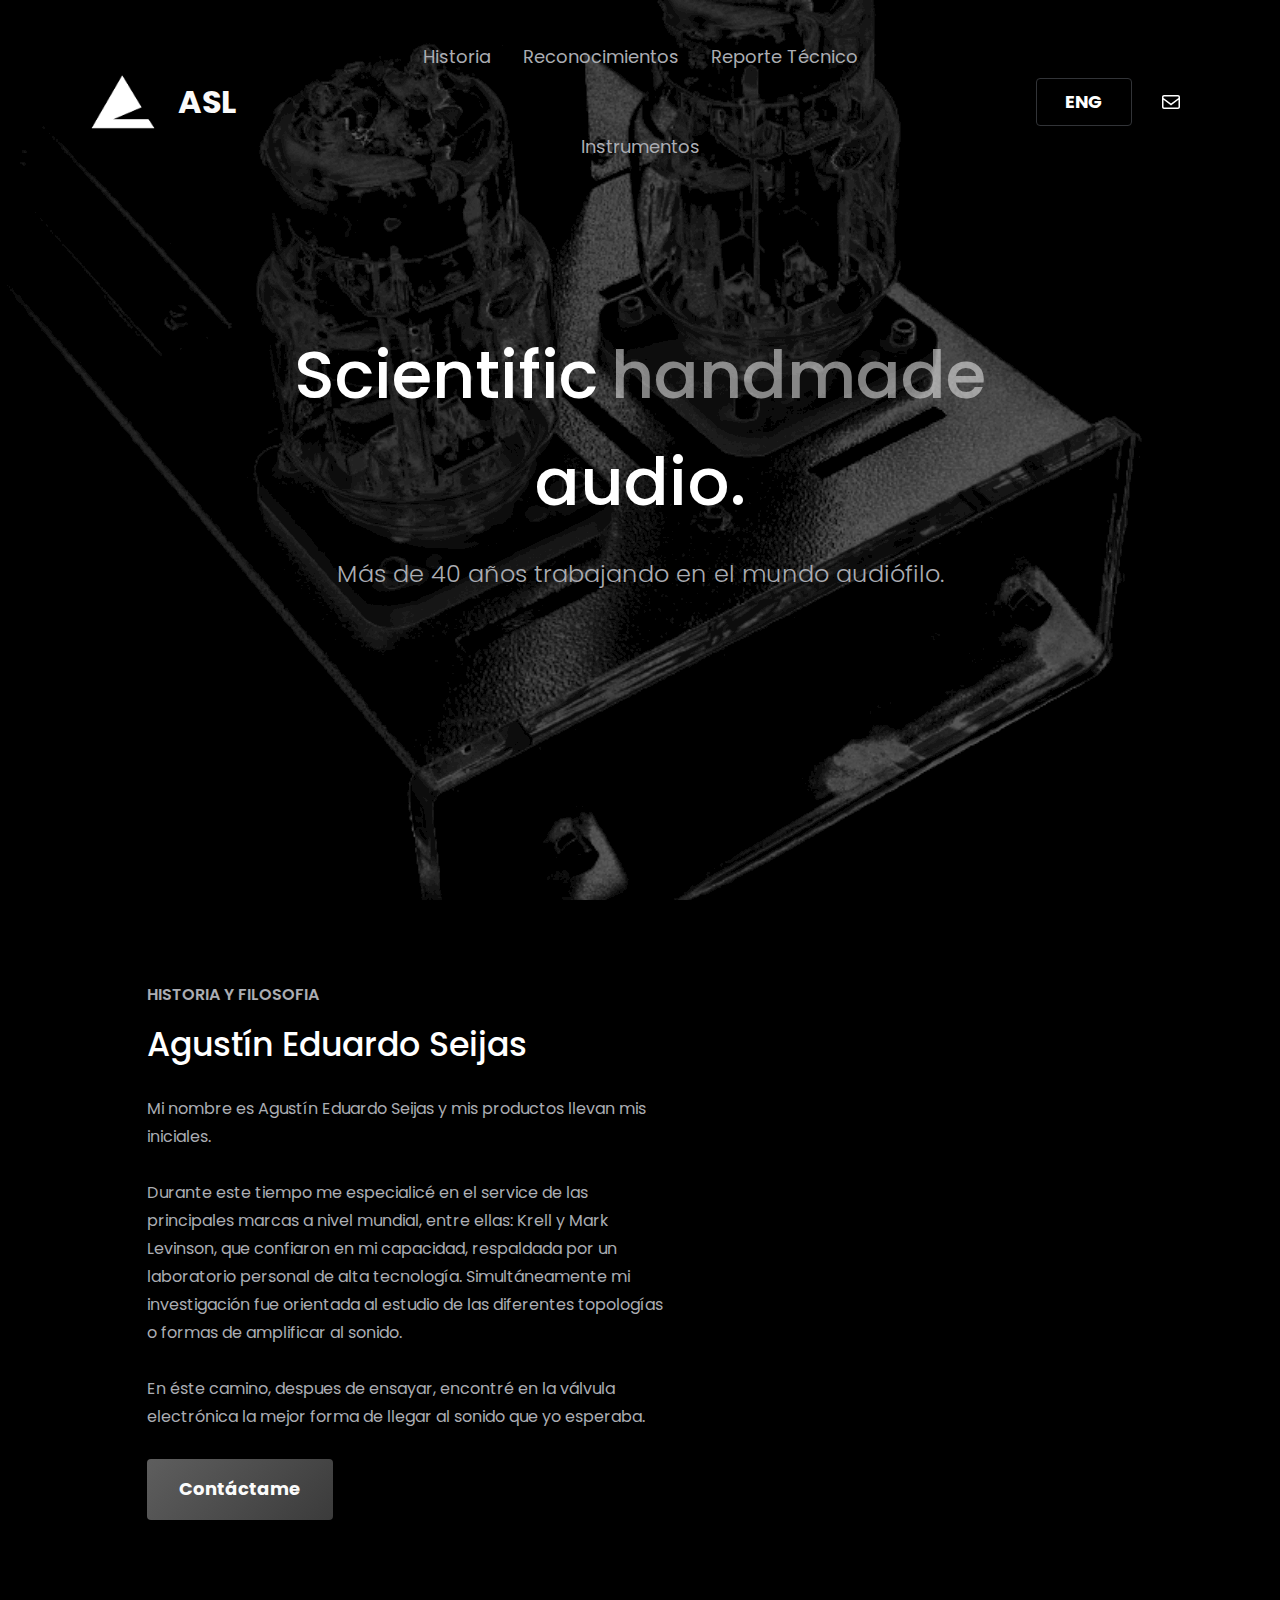
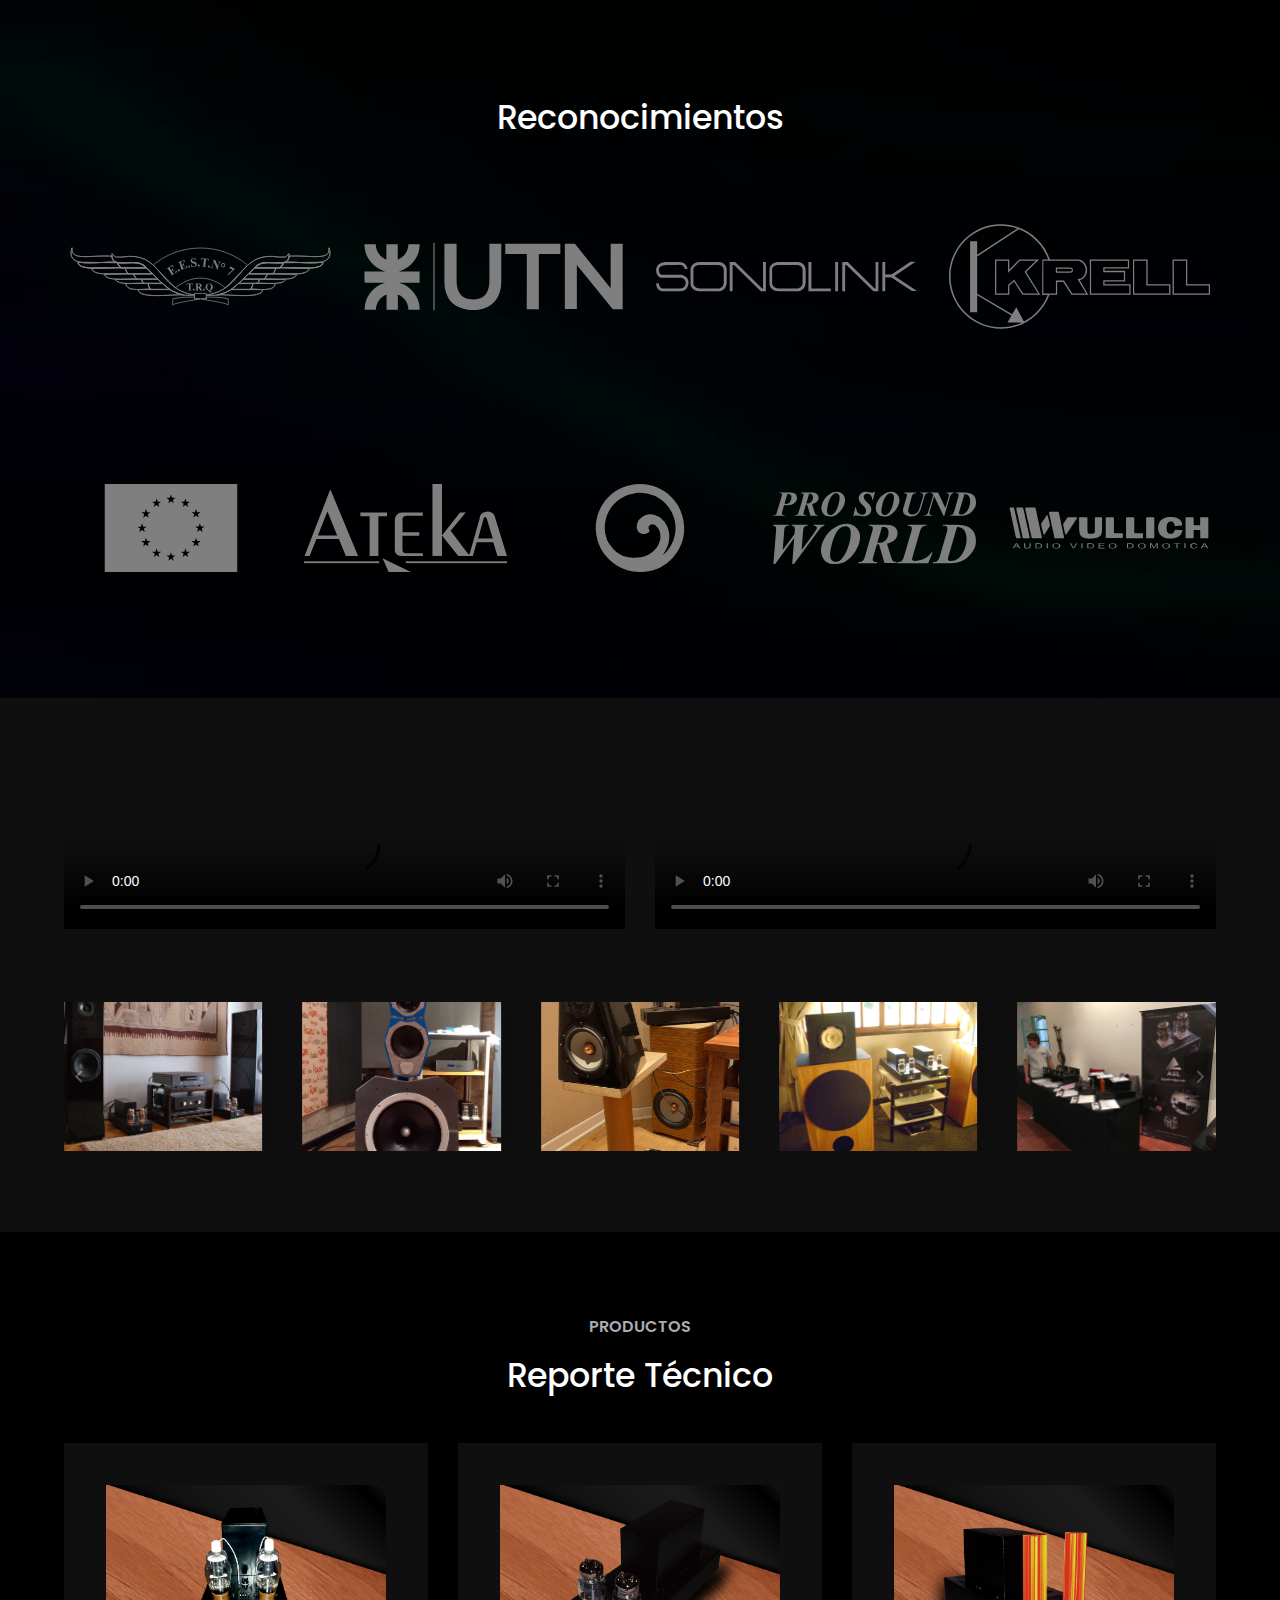
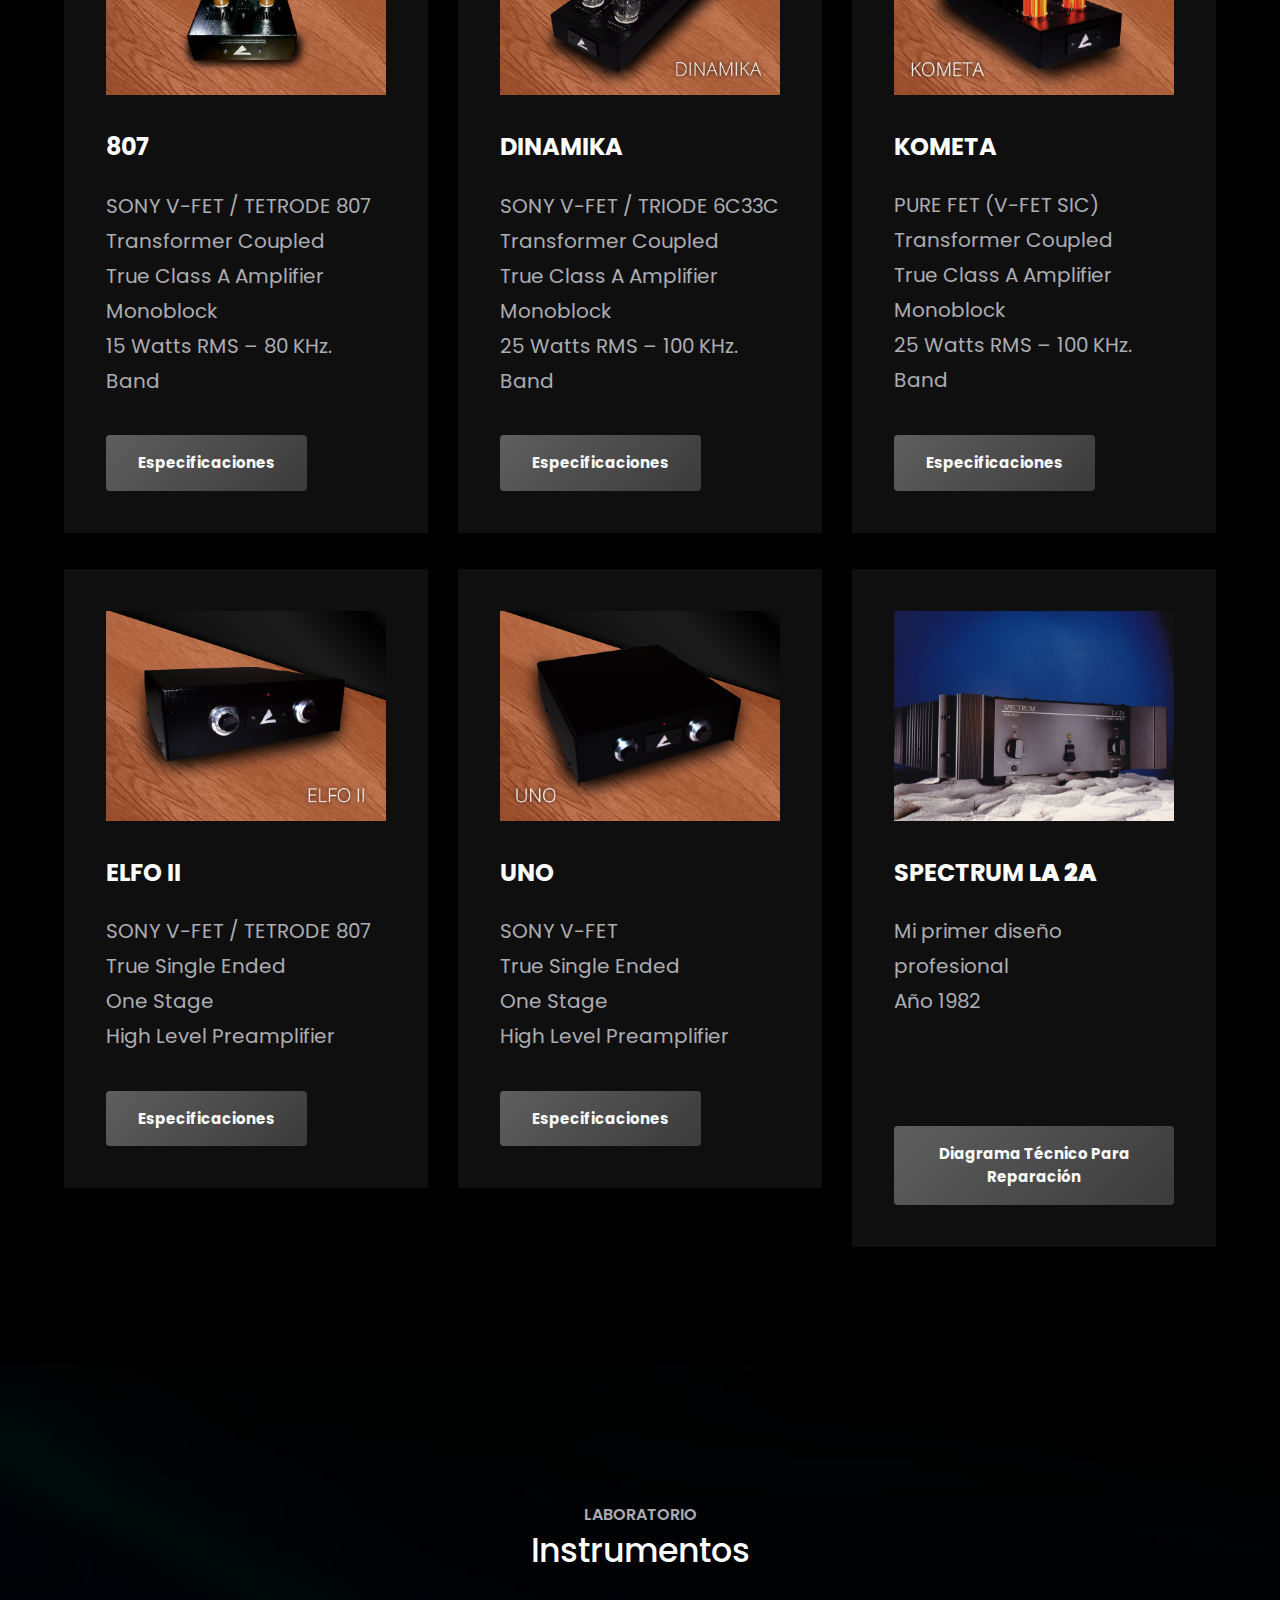
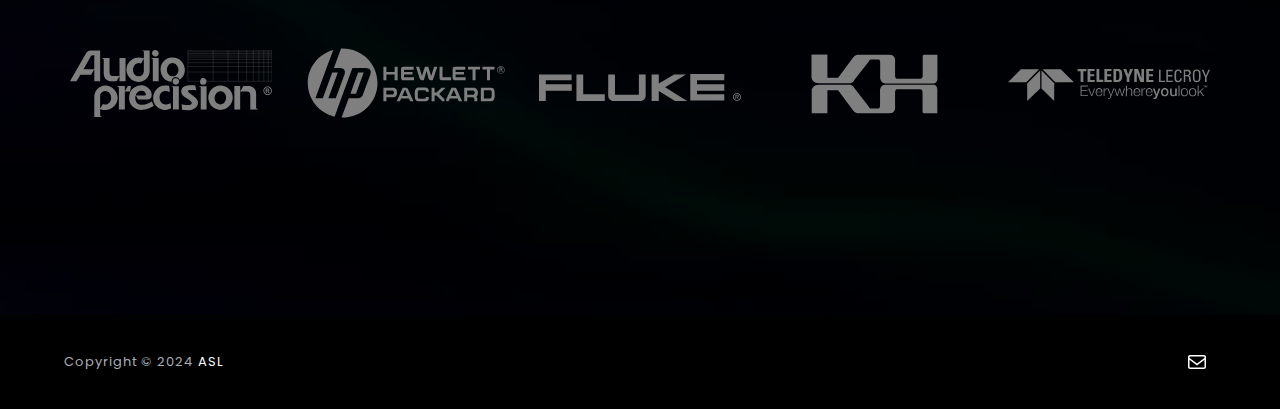
==== commit 9f8bba55: "hotfix" ====
--- a/index.html
+++ b/index.html
@@ -1,4 +1,4 @@
-<!DOCTYPE html> <html lang="es-AR"> <head> 	<meta charset="UTF-8" /> 	<meta name="viewport" content="width=device-width, initial-scale=1" /> <meta name='robots' content='max-image-preview:large' /> <title>ASL &#8211; Agustin Seijas is a professional audio designer.</title> <link rel="alternate" type="application/rss+xml" title="ASL &raquo; Feed" href="http://asl-espaol.local/feed/" /> <link rel="alternate" type="application/rss+xml" title="ASL &raquo; RSS de los comentarios" href="http://asl-espaol.local/comments/feed/" /> <script>
+<!DOCTYPE html> <html lang="es-AR"> <head> 	<meta charset="UTF-8" /> 	<meta name="viewport" content="width=device-width, initial-scale=1" /> <meta name='robots' content='max-image-preview:large' /> <title>Agustin Seijas Laboratory | Scientific handmade audio</title> <link rel="alternate" type="application/rss+xml" title="ASL &raquo; Feed" href="http://asl-espaol.local/feed/" /> <link rel="alternate" type="application/rss+xml" title="ASL &raquo; RSS de los comentarios" href="http://asl-espaol.local/comments/feed/" /> <script>
 window._wpemojiSettings = {"baseUrl":"https:\/\/s.w.org\/images\/core\/emoji\/14.0.0\/72x72\/","ext":".png","svgUrl":"https:\/\/s.w.org\/images\/core\/emoji\/14.0.0\/svg\/","svgExt":".svg","source":{"concatemoji":"./wp-includes\/js\/wp-emoji-release.min.js?ver=6.4.3"}};
 /*! This file is auto-generated */
 !function(i,n){var o,s,e;function c(e){try{var t={supportTests:e,timestamp:(new Date).valueOf()};sessionStorage.setItem(o,JSON.stringify(t))}catch(e){}}function p(e,t,n){e.clearRect(0,0,e.canvas.width,e.canvas.height),e.fillText(t,0,0);var t=new Uint32Array(e.getImageData(0,0,e.canvas.width,e.canvas.height).data),r=(e.clearRect(0,0,e.canvas.width,e.canvas.height),e.fillText(n,0,0),new Uint32Array(e.getImageData(0,0,e.canvas.width,e.canvas.height).data));return t.every(function(e,t){return e===r[t]})}function u(e,t,n){switch(t){case"flag":return n(e,"\ud83c\udff3\ufe0f\u200d\u26a7\ufe0f","\ud83c\udff3\ufe0f\u200b\u26a7\ufe0f")?!1:!n(e,"\ud83c\uddfa\ud83c\uddf3","\ud83c\uddfa\u200b\ud83c\uddf3")&&!n(e,"\ud83c\udff4\udb40\udc67\udb40\udc62\udb40\udc65\udb40\udc6e\udb40\udc67\udb40\udc7f","\ud83c\udff4\u200b\udb40\udc67\u200b\udb40\udc62\u200b\udb40\udc65\u200b\udb40\udc6e\u200b\udb40\udc67\u200b\udb40\udc7f");case"emoji":return!n(e,"\ud83e\udef1\ud83c\udffb\u200d\ud83e\udef2\ud83c\udfff","\ud83e\udef1\ud83c\udffb\u200b\ud83e\udef2\ud83c\udfff")}return!1}function f(e,t,n){var r="undefined"!=typeof WorkerGlobalScope&&self instanceof WorkerGlobalScope?new OffscreenCanvas(300,150):i.createElement("canvas"),a=r.getContext("2d",{willReadFrequently:!0}),o=(a.textBaseline="top",a.font="600 32px Arial",{});return e.forEach(function(e){o[e]=t(a,e,n)}),o}function t(e){var t=i.createElement("script");t.src=e,t.defer=!0,i.head.appendChild(t)}"undefined"!=typeof Promise&&(o="wpEmojiSettingsSupports",s=["flag","emoji"],n.supports={everything:!0,everythingExceptFlag:!0},e=new Promise(function(e){i.addEventListener("DOMContentLoaded",e,{once:!0})}),new Promise(function(t){var n=function(){try{var e=JSON.parse(sessionStorage.getItem(o));if("object"==typeof e&&"number"==typeof e.timestamp&&(new Date).valueOf()<e.timestamp+604800&&"object"==typeof e.supportTests)return e.supportTests}catch(e){}return null}();if(!n){if("undefined"!=typeof Worker&&"undefined"!=typeof OffscreenCanvas&&"undefined"!=typeof URL&&URL.createObjectURL&&"undefined"!=typeof Blob)try{var e="postMessage("+f.toString()+"("+[JSON.stringify(s),u.toString(),p.toString()].join(",")+"));",r=new Blob([e],{type:"text/javascript"}),a=new Worker(URL.createObjectURL(r),{name:"wpTestEmojiSupports"});return void(a.onmessage=function(e){c(n=e.data),a.terminate(),t(n)})}catch(e){}c(n=f(s,u,p))}t(n)}).then(function(e){for(var t in e)n.supports[t]=e[t],n.supports.everything=n.supports.everything&&n.supports[t],"flag"!==t&&(n.supports.everythingExceptFlag=n.supports.everythingExceptFlag&&n.supports[t]);n.supports.everythingExceptFlag=n.supports.everythingExceptFlag&&!n.supports.flag,n.DOMReady=!1,n.readyCallback=function(){n.DOMReady=!0}}).then(function(){return e}).then(function(){var e;n.supports.everything||(n.readyCallback(),(e=n.source||{}).concatemoji?t(e.concatemoji):e.wpemoji&&e.twemoji&&(t(e.twemoji),t(e.wpemoji)))}))}((window,document),window._wpemojiSettings);
@@ -76,9 +76,9 @@
 		// Inject the skip link.
 		sibling.parentElement.insertBefore( skipLink, sibling );
 	}() );
-	
+
 </script> <script id="page-scroll-to-id-plugin-script-js-extra">
 var mPS2id_params = {"instances":{"mPS2id_instance_0":{"selector":"a[href*='#']:not([href='#'])","autoSelectorMenuLinks":"true","excludeSelector":"a[href^='#tab-'], a[href^='#tabs-'], a[data-toggle]:not([data-toggle='tooltip']), a[data-slide], a[data-vc-tabs], a[data-vc-accordion], a.screen-reader-text.skip-link","scrollSpeed":800,"autoScrollSpeed":"true","scrollEasing":"easeInOutQuint","scrollingEasing":"easeOutQuint","forceScrollEasing":"false","pageEndSmoothScroll":"true","stopScrollOnUserAction":"false","autoCorrectScroll":"false","autoCorrectScrollExtend":"false","layout":"vertical","offset":"100","dummyOffset":"false","highlightSelector":"","clickedClass":"mPS2id-clicked","targetClass":"mPS2id-target","highlightClass":"mPS2id-highlight","forceSingleHighlight":"false","keepHighlightUntilNext":"false","highlightByNextTarget":"false","appendHash":"false","scrollToHash":"true","scrollToHashForAll":"true","scrollToHashDelay":0,"scrollToHashUseElementData":"true","scrollToHashRemoveUrlHash":"false","disablePluginBelow":0,"adminDisplayWidgetsId":"true","adminTinyMCEbuttons":"true","unbindUnrelatedClickEvents":"false","unbindUnrelatedClickEventsSelector":"","normalizeAnchorPointTargets":"false","encodeLinks":"false"}},"total_instances":"1","shortcode_class":"_ps2id"};
 </script> <script src="./js/page-scroll-to-id-js-page-scroll-to-id.min.js" id="page-scroll-to-id-plugin-script-js"></script> <script src="./js/smooth-back-to-top-button-assets-js-smooth-back-to-top-button.js" id="sbttb-script-js"></script> <script src="./js/dist-vendor-wp-polyfill-inert.min.js" id="wp-polyfill-inert-js"></script> <script src="./js/dist-vendor-regenerator-runtime.min.js" id="regenerator-runtime-js"></script> <script src="./js/dist-vendor-wp-polyfill.min.js" id="wp-polyfill-js"></script> <script src="./js/dist-dom-ready.min.js" id="wp-dom-ready-js"></script> <script id="starter-templates-zip-preview-js-extra">
 var starter_templates_zip_preview = {"AstColorPaletteVarPrefix":"--ast-global-","AstEleColorPaletteVarPrefix":"--ast-global-"};
-</script> <script src="./js/astra-sites-inc-lib-onboarding-assets-dist-template-preview-main.js" id="starter-templates-zip-preview-js"></script> <script src="./js/bizboost-assets-js-custom.js" id="bizboost-script-js"></script> <svg style="position: absolute; width: 0; height: 0; overflow: hidden;" version="1.1" xmlns="http://www.w3.org/2000/svg" xmlns:xlink="http://www.w3.org/1999/xlink"> <defs> <symbol id="icon-behance" viewbox="0 0 37 32"> <path class="path1" d="M33 6.054h-9.125v2.214h9.125v-2.214zM28.5 13.661q-1.607 0-2.607 0.938t-1.107 2.545h7.286q-0.321-3.482-3.571-3.482zM28.786 24.107q1.125 0 2.179-0.571t1.357-1.554h3.946q-1.786 5.482-7.625 5.482-3.821 0-6.080-2.357t-2.259-6.196q0-3.714 2.33-6.17t6.009-2.455q2.464 0 4.295 1.214t2.732 3.196 0.902 4.429q0 0.304-0.036 0.839h-11.75q0 1.982 1.027 3.063t2.973 1.080zM4.946 23.214h5.286q3.661 0 3.661-2.982 0-3.214-3.554-3.214h-5.393v6.196zM4.946 13.625h5.018q1.393 0 2.205-0.652t0.813-2.027q0-2.571-3.393-2.571h-4.643v5.25zM0 4.536h10.607q1.554 0 2.768 0.25t2.259 0.848 1.607 1.723 0.563 2.75q0 3.232-3.071 4.696 2.036 0.571 3.071 2.054t1.036 3.643q0 1.339-0.438 2.438t-1.179 1.848-1.759 1.268-2.161 0.75-2.393 0.232h-10.911v-22.5z"></path> </symbol>  <symbol id="icon-deviantart" viewbox="0 0 18 32"> <path class="path1" d="M18.286 5.411l-5.411 10.393 0.429 0.554h4.982v7.411h-9.054l-0.786 0.536-2.536 4.875-0.536 0.536h-5.375v-5.411l5.411-10.411-0.429-0.536h-4.982v-7.411h9.054l0.786-0.536 2.536-4.875 0.536-0.536h5.375v5.411z"></path> </symbol>  <symbol id="icon-medium" viewbox="0 0 32 32"> <path class="path1" d="M10.661 7.518v20.946q0 0.446-0.223 0.759t-0.652 0.313q-0.304 0-0.589-0.143l-8.304-4.161q-0.375-0.179-0.634-0.598t-0.259-0.83v-20.357q0-0.357 0.179-0.607t0.518-0.25q0.25 0 0.786 0.268l9.125 4.571q0.054 0.054 0.054 0.089zM11.804 9.321l9.536 15.464-9.536-4.75v-10.714zM32 9.643v18.821q0 0.446-0.25 0.723t-0.679 0.277-0.839-0.232l-7.875-3.929zM31.946 7.5q0 0.054-4.58 7.491t-5.366 8.705l-6.964-11.321 5.786-9.411q0.304-0.5 0.929-0.5 0.25 0 0.464 0.107l9.661 4.821q0.071 0.036 0.071 0.107z"></path> </symbol>  <symbol id="icon-slideshare" viewbox="0 0 32 32"> <path class="path1" d="M15.589 13.214q0 1.482-1.134 2.545t-2.723 1.063-2.723-1.063-1.134-2.545q0-1.5 1.134-2.554t2.723-1.054 2.723 1.054 1.134 2.554zM24.554 13.214q0 1.482-1.125 2.545t-2.732 1.063q-1.589 0-2.723-1.063t-1.134-2.545q0-1.5 1.134-2.554t2.723-1.054q1.607 0 2.732 1.054t1.125 2.554zM28.571 16.429v-11.911q0-1.554-0.571-2.205t-1.982-0.652h-19.857q-1.482 0-2.009 0.607t-0.527 2.25v12.018q0.768 0.411 1.58 0.714t1.446 0.5 1.446 0.33 1.268 0.196 1.25 0.071 1.045 0.009 1.009-0.036 0.795-0.036q1.214-0.018 1.696 0.482 0.107 0.107 0.179 0.161 0.464 0.446 1.089 0.911 0.125-1.625 2.107-1.554 0.089 0 0.652 0.027t0.768 0.036 0.813 0.018 0.946-0.018 0.973-0.080 1.089-0.152 1.107-0.241 1.196-0.348 1.205-0.482 1.286-0.616zM31.482 16.339q-2.161 2.661-6.643 4.5 1.5 5.089-0.411 8.304-1.179 2.018-3.268 2.643-1.857 0.571-3.25-0.268-1.536-0.911-1.464-2.929l-0.018-5.821v-0.018q-0.143-0.036-0.438-0.107t-0.42-0.089l-0.018 6.036q0.071 2.036-1.482 2.929-1.411 0.839-3.268 0.268-2.089-0.643-3.25-2.679-1.875-3.214-0.393-8.268-4.482-1.839-6.643-4.5-0.446-0.661-0.071-1.125t1.071 0.018q0.054 0.036 0.196 0.125t0.196 0.143v-12.393q0-1.286 0.839-2.196t2.036-0.911h22.446q1.196 0 2.036 0.911t0.839 2.196v12.393l0.375-0.268q0.696-0.482 1.071-0.018t-0.071 1.125z"></path> </symbol>  <symbol id="icon-snapchat-ghost" viewbox="0 0 30 32"> <path class="path1" d="M15.143 2.286q2.393-0.018 4.295 1.223t2.92 3.438q0.482 1.036 0.482 3.196 0 0.839-0.161 3.411 0.25 0.125 0.5 0.125 0.321 0 0.911-0.241t0.911-0.241q0.518 0 1 0.321t0.482 0.821q0 0.571-0.563 0.964t-1.232 0.563-1.232 0.518-0.563 0.848q0 0.268 0.214 0.768 0.661 1.464 1.83 2.679t2.58 1.804q0.5 0.214 1.429 0.411 0.5 0.107 0.5 0.625 0 1.25-3.911 1.839-0.125 0.196-0.196 0.696t-0.25 0.83-0.589 0.33q-0.357 0-1.107-0.116t-1.143-0.116q-0.661 0-1.107 0.089-0.571 0.089-1.125 0.402t-1.036 0.679-1.036 0.723-1.357 0.598-1.768 0.241q-0.929 0-1.723-0.241t-1.339-0.598-1.027-0.723-1.036-0.679-1.107-0.402q-0.464-0.089-1.125-0.089-0.429 0-1.17 0.134t-1.045 0.134q-0.446 0-0.625-0.33t-0.25-0.848-0.196-0.714q-3.911-0.589-3.911-1.839 0-0.518 0.5-0.625 0.929-0.196 1.429-0.411 1.393-0.571 2.58-1.804t1.83-2.679q0.214-0.5 0.214-0.768 0-0.5-0.563-0.848t-1.241-0.527-1.241-0.563-0.563-0.938q0-0.482 0.464-0.813t0.982-0.33q0.268 0 0.857 0.232t0.946 0.232q0.321 0 0.571-0.125-0.161-2.536-0.161-3.393 0-2.179 0.482-3.214 1.143-2.446 3.071-3.536t4.714-1.125z"></path> </symbol>  <symbol id="icon-yelp" viewbox="0 0 27 32"> <path class="path1" d="M13.804 23.554v2.268q-0.018 5.214-0.107 5.446-0.214 0.571-0.911 0.714-0.964 0.161-3.241-0.679t-2.902-1.589q-0.232-0.268-0.304-0.643-0.018-0.214 0.071-0.464 0.071-0.179 0.607-0.839t3.232-3.857q0.018 0 1.071-1.25 0.268-0.339 0.705-0.438t0.884 0.063q0.429 0.179 0.67 0.518t0.223 0.75zM11.143 19.071q-0.054 0.982-0.929 1.25l-2.143 0.696q-4.911 1.571-5.214 1.571-0.625-0.036-0.964-0.643-0.214-0.446-0.304-1.339-0.143-1.357 0.018-2.973t0.536-2.223 1-0.571q0.232 0 3.607 1.375 1.25 0.518 2.054 0.839l1.5 0.607q0.411 0.161 0.634 0.545t0.205 0.866zM25.893 24.375q-0.125 0.964-1.634 2.875t-2.42 2.268q-0.661 0.25-1.125-0.125-0.25-0.179-3.286-5.125l-0.839-1.375q-0.25-0.375-0.205-0.821t0.348-0.821q0.625-0.768 1.482-0.464 0.018 0.018 2.125 0.714 3.625 1.179 4.321 1.42t0.839 0.366q0.5 0.393 0.393 1.089zM13.893 13.089q0.089 1.821-0.964 2.179-1.036 0.304-2.036-1.268l-6.75-10.679q-0.143-0.625 0.339-1.107 0.732-0.768 3.705-1.598t4.009-0.563q0.714 0.179 0.875 0.804 0.054 0.321 0.393 5.455t0.429 6.777zM25.714 15.018q0.054 0.696-0.464 1.054-0.268 0.179-5.875 1.536-1.196 0.268-1.625 0.411l0.018-0.036q-0.411 0.107-0.821-0.071t-0.661-0.571q-0.536-0.839 0-1.554 0.018-0.018 1.339-1.821 2.232-3.054 2.679-3.643t0.607-0.696q0.5-0.339 1.161-0.036 0.857 0.411 2.196 2.384t1.446 2.991v0.054z"></path> </symbol>  <symbol id="icon-vine" viewbox="0 0 27 32"> <path class="path1" d="M26.732 14.768v3.536q-1.804 0.411-3.536 0.411-1.161 2.429-2.955 4.839t-3.241 3.848-2.286 1.902q-1.429 0.804-2.893-0.054-0.5-0.304-1.080-0.777t-1.518-1.491-1.83-2.295-1.92-3.286-1.884-4.357-1.634-5.616-1.259-6.964h5.054q0.464 3.893 1.25 7.116t1.866 5.661 2.17 4.205 2.5 3.482q3.018-3.018 5.125-7.25-2.536-1.286-3.982-3.929t-1.446-5.946q0-3.429 1.857-5.616t5.071-2.188q3.179 0 4.875 1.884t1.696 5.313q0 2.839-1.036 5.107-0.125 0.018-0.348 0.054t-0.821 0.036-1.125-0.107-1.107-0.455-0.902-0.92q0.554-1.839 0.554-3.286 0-1.554-0.518-2.357t-1.411-0.804q-0.946 0-1.518 0.884t-0.571 2.509q0 3.321 1.875 5.241t4.768 1.92q1.107 0 2.161-0.25z"></path> </symbol>  <symbol id="icon-vk" viewbox="0 0 35 32"> <path class="path1" d="M34.232 9.286q0.411 1.143-2.679 5.25-0.429 0.571-1.161 1.518-1.393 1.786-1.607 2.339-0.304 0.732 0.25 1.446 0.304 0.375 1.446 1.464h0.018l0.071 0.071q2.518 2.339 3.411 3.946 0.054 0.089 0.116 0.223t0.125 0.473-0.009 0.607-0.446 0.491-1.054 0.223l-4.571 0.071q-0.429 0.089-1-0.089t-0.929-0.393l-0.357-0.214q-0.536-0.375-1.25-1.143t-1.223-1.384-1.089-1.036-1.009-0.277q-0.054 0.018-0.143 0.063t-0.304 0.259-0.384 0.527-0.304 0.929-0.116 1.384q0 0.268-0.063 0.491t-0.134 0.33l-0.071 0.089q-0.321 0.339-0.946 0.393h-2.054q-1.268 0.071-2.607-0.295t-2.348-0.946-1.839-1.179-1.259-1.027l-0.446-0.429q-0.179-0.179-0.491-0.536t-1.277-1.625-1.893-2.696-2.188-3.768-2.33-4.857q-0.107-0.286-0.107-0.482t0.054-0.286l0.071-0.107q0.268-0.339 1.018-0.339l4.893-0.036q0.214 0.036 0.411 0.116t0.286 0.152l0.089 0.054q0.286 0.196 0.429 0.571 0.357 0.893 0.821 1.848t0.732 1.455l0.286 0.518q0.518 1.071 1 1.857t0.866 1.223 0.741 0.688 0.607 0.25 0.482-0.089q0.036-0.018 0.089-0.089t0.214-0.393 0.241-0.839 0.17-1.446 0-2.232q-0.036-0.714-0.161-1.304t-0.25-0.821l-0.107-0.214q-0.446-0.607-1.518-0.768-0.232-0.036 0.089-0.429 0.304-0.339 0.679-0.536 0.946-0.464 4.268-0.429 1.464 0.018 2.411 0.232 0.357 0.089 0.598 0.241t0.366 0.429 0.188 0.571 0.063 0.813-0.018 0.982-0.045 1.259-0.027 1.473q0 0.196-0.018 0.75t-0.009 0.857 0.063 0.723 0.205 0.696 0.402 0.438q0.143 0.036 0.304 0.071t0.464-0.196 0.679-0.616 0.929-1.196 1.214-1.92q1.071-1.857 1.911-4.018 0.071-0.179 0.179-0.313t0.196-0.188l0.071-0.054 0.089-0.045t0.232-0.054 0.357-0.009l5.143-0.036q0.696-0.089 1.143 0.045t0.554 0.295z"></path> </symbol>  <symbol id="icon-search" viewbox="0 0 30 32"> <path class="path1" d="M20.571 14.857q0-3.304-2.348-5.652t-5.652-2.348-5.652 2.348-2.348 5.652 2.348 5.652 5.652 2.348 5.652-2.348 2.348-5.652zM29.714 29.714q0 0.929-0.679 1.607t-1.607 0.679q-0.964 0-1.607-0.679l-6.125-6.107q-3.196 2.214-7.125 2.214-2.554 0-4.884-0.991t-4.018-2.679-2.679-4.018-0.991-4.884 0.991-4.884 2.679-4.018 4.018-2.679 4.884-0.991 4.884 0.991 4.018 2.679 2.679 4.018 0.991 4.884q0 3.929-2.214 7.125l6.125 6.125q0.661 0.661 0.661 1.607z"></path> </symbol>  <symbol id="icon-envelope-o" viewbox="0 0 1792 1792"> <path d="M1664 1504v-768q-32 36-69 66-268 206-426 338-51 43-83 67t-86.5 48.5-102.5 24.5h-2q-48 0-102.5-24.5t-86.5-48.5-83-67q-158-132-426-338-37-30-69-66v768q0 13 9.5 22.5t22.5 9.5h1472q13 0 22.5-9.5t9.5-22.5zm0-1051v-24.5l-.5-13-3-12.5-5.5-9-9-7.5-14-2.5h-1472q-13 0-22.5 9.5t-9.5 22.5q0 168 147 284 193 152 401 317 6 5 35 29.5t46 37.5 44.5 31.5 50.5 27.5 43 9h2q20 0 43-9t50.5-27.5 44.5-31.5 46-37.5 35-29.5q208-165 401-317 54-43 100.5-115.5t46.5-131.5zm128-37v1088q0 66-47 113t-113 47h-1472q-66 0-113-47t-47-113v-1088q0-66 47-113t113-47h1472q66 0 113 47t47 113z"></path> </symbol>  <symbol id="icon-close" viewbox="0 0 25 32"> <path class="path1" d="M23.179 23.607q0 0.714-0.5 1.214l-2.429 2.429q-0.5 0.5-1.214 0.5t-1.214-0.5l-5.25-5.25-5.25 5.25q-0.5 0.5-1.214 0.5t-1.214-0.5l-2.429-2.429q-0.5-0.5-0.5-1.214t0.5-1.214l5.25-5.25-5.25-5.25q-0.5-0.5-0.5-1.214t0.5-1.214l2.429-2.429q0.5-0.5 1.214-0.5t1.214 0.5l5.25 5.25 5.25-5.25q0.5-0.5 1.214-0.5t1.214 0.5l2.429 2.429q0.5 0.5 0.5 1.214t-0.5 1.214l-5.25 5.25 5.25 5.25q0.5 0.5 0.5 1.214z"></path> </symbol>  <symbol id="icon-angle-left" viewbox="0 0 1792 1792"> <path class="path1" d="M1203 544q0 13-10 23l-393 393 393 393q10 10 10 23t-10 23l-50 50q-10 10-23 10t-23-10l-466-466q-10-10-10-23t10-23l466-466q10-10 23-10t23 10l50 50q10 10 10 23z"></path> </symbol>  <symbol id="icon-angle-right" viewbox="0 0 1792 1792"> <path class="path1" d="M1171 960q0 13-10 23l-466 466q-10 10-23 10t-23-10l-50-50q-10-10-10-23t10-23l393-393-393-393q-10-10-10-23t10-23l50-50q10-10 23-10t23 10l466 466q10 10 10 23z"></path> </symbol>  <symbol id="icon-angle-down" viewbox="0 0 21 32"> <path class="path1" d="M19.196 13.143q0 0.232-0.179 0.411l-8.321 8.321q-0.179 0.179-0.411 0.179t-0.411-0.179l-8.321-8.321q-0.179-0.179-0.179-0.411t0.179-0.411l0.893-0.893q0.179-0.179 0.411-0.179t0.411 0.179l7.018 7.018 7.018-7.018q0.179-0.179 0.411-0.179t0.411 0.179l0.893 0.893q0.179 0.179 0.179 0.411z"></path> </symbol>  <symbol id="icon-folder-open" viewbox="0 0 34 32"> <path class="path1" d="M33.554 17q0 0.554-0.554 1.179l-6 7.071q-0.768 0.911-2.152 1.545t-2.563 0.634h-19.429q-0.607 0-1.080-0.232t-0.473-0.768q0-0.554 0.554-1.179l6-7.071q0.768-0.911 2.152-1.545t2.563-0.634h19.429q0.607 0 1.080 0.232t0.473 0.768zM27.429 10.857v2.857h-14.857q-1.679 0-3.518 0.848t-2.929 2.134l-6.107 7.179q0-0.071-0.009-0.223t-0.009-0.223v-17.143q0-1.643 1.179-2.821t2.821-1.179h5.714q1.643 0 2.821 1.179t1.179 2.821v0.571h9.714q1.643 0 2.821 1.179t1.179 2.821z"></path> </symbol>  <symbol id="icon-twitter" viewbox="0 0 30 32"> <path class="path1" d="M28.929 7.286q-1.196 1.75-2.893 2.982 0.018 0.25 0.018 0.75 0 2.321-0.679 4.634t-2.063 4.437-3.295 3.759-4.607 2.607-5.768 0.973q-4.839 0-8.857-2.589 0.625 0.071 1.393 0.071 4.018 0 7.161-2.464-1.875-0.036-3.357-1.152t-2.036-2.848q0.589 0.089 1.089 0.089 0.768 0 1.518-0.196-2-0.411-3.313-1.991t-1.313-3.67v-0.071q1.214 0.679 2.607 0.732-1.179-0.786-1.875-2.054t-0.696-2.75q0-1.571 0.786-2.911 2.161 2.661 5.259 4.259t6.634 1.777q-0.143-0.679-0.143-1.321 0-2.393 1.688-4.080t4.080-1.688q2.5 0 4.214 1.821 1.946-0.375 3.661-1.393-0.661 2.054-2.536 3.179 1.661-0.179 3.321-0.893z"></path> </symbol>  <symbol id="icon-facebook" viewbox="0 0 19 32"> <path class="path1" d="M17.125 0.214v4.714h-2.804q-1.536 0-2.071 0.643t-0.536 1.929v3.375h5.232l-0.696 5.286h-4.536v13.554h-5.464v-13.554h-4.554v-5.286h4.554v-3.893q0-3.321 1.857-5.152t4.946-1.83q2.625 0 4.071 0.214z"></path> </symbol>  <symbol id="icon-github" viewbox="0 0 27 32"> <path class="path1" d="M13.714 2.286q3.732 0 6.884 1.839t4.991 4.991 1.839 6.884q0 4.482-2.616 8.063t-6.759 4.955q-0.482 0.089-0.714-0.125t-0.232-0.536q0-0.054 0.009-1.366t0.009-2.402q0-1.732-0.929-2.536 1.018-0.107 1.83-0.321t1.679-0.696 1.446-1.188 0.946-1.875 0.366-2.688q0-2.125-1.411-3.679 0.661-1.625-0.143-3.643-0.5-0.161-1.446 0.196t-1.643 0.786l-0.679 0.429q-1.661-0.464-3.429-0.464t-3.429 0.464q-0.286-0.196-0.759-0.482t-1.491-0.688-1.518-0.241q-0.804 2.018-0.143 3.643-1.411 1.554-1.411 3.679 0 1.518 0.366 2.679t0.938 1.875 1.438 1.196 1.679 0.696 1.83 0.321q-0.696 0.643-0.875 1.839-0.375 0.179-0.804 0.268t-1.018 0.089-1.17-0.384-0.991-1.116q-0.339-0.571-0.866-0.929t-0.884-0.429l-0.357-0.054q-0.375 0-0.518 0.080t-0.089 0.205 0.161 0.25 0.232 0.214l0.125 0.089q0.393 0.179 0.777 0.679t0.563 0.911l0.179 0.411q0.232 0.679 0.786 1.098t1.196 0.536 1.241 0.125 0.991-0.063l0.411-0.071q0 0.679 0.009 1.58t0.009 0.973q0 0.321-0.232 0.536t-0.714 0.125q-4.143-1.375-6.759-4.955t-2.616-8.063q0-3.732 1.839-6.884t4.991-4.991 6.884-1.839zM5.196 21.982q0.054-0.125-0.125-0.214-0.179-0.054-0.232 0.036-0.054 0.125 0.125 0.214 0.161 0.107 0.232-0.036zM5.75 22.589q0.125-0.089-0.036-0.286-0.179-0.161-0.286-0.054-0.125 0.089 0.036 0.286 0.179 0.179 0.286 0.054zM6.286 23.393q0.161-0.125 0-0.339-0.143-0.232-0.304-0.107-0.161 0.089 0 0.321t0.304 0.125zM7.036 24.143q0.143-0.143-0.071-0.339-0.214-0.214-0.357-0.054-0.161 0.143 0.071 0.339 0.214 0.214 0.357 0.054zM8.054 24.589q0.054-0.196-0.232-0.286-0.268-0.071-0.339 0.125t0.232 0.268q0.268 0.107 0.339-0.107zM9.179 24.679q0-0.232-0.304-0.196-0.286 0-0.286 0.196 0 0.232 0.304 0.196 0.286 0 0.286-0.196zM10.214 24.5q-0.036-0.196-0.321-0.161-0.286 0.054-0.25 0.268t0.321 0.143 0.25-0.25z"></path> </symbol>  <symbol id="icon-bars" viewbox="0 0 27 32"> <path class="path1" d="M27.429 24v2.286q0 0.464-0.339 0.804t-0.804 0.339h-25.143q-0.464 0-0.804-0.339t-0.339-0.804v-2.286q0-0.464 0.339-0.804t0.804-0.339h25.143q0.464 0 0.804 0.339t0.339 0.804zM27.429 14.857v2.286q0 0.464-0.339 0.804t-0.804 0.339h-25.143q-0.464 0-0.804-0.339t-0.339-0.804v-2.286q0-0.464 0.339-0.804t0.804-0.339h25.143q0.464 0 0.804 0.339t0.339 0.804zM27.429 5.714v2.286q0 0.464-0.339 0.804t-0.804 0.339h-25.143q-0.464 0-0.804-0.339t-0.339-0.804v-2.286q0-0.464 0.339-0.804t0.804-0.339h25.143q0.464 0 0.804 0.339t0.339 0.804z"></path> </symbol>  <symbol id="icon-google-plus" viewbox="0 0 41 32"> <path class="path1" d="M25.661 16.304q0 3.714-1.554 6.616t-4.429 4.536-6.589 1.634q-2.661 0-5.089-1.036t-4.179-2.786-2.786-4.179-1.036-5.089 1.036-5.089 2.786-4.179 4.179-2.786 5.089-1.036q5.107 0 8.768 3.429l-3.554 3.411q-2.089-2.018-5.214-2.018-2.196 0-4.063 1.107t-2.955 3.009-1.089 4.152 1.089 4.152 2.955 3.009 4.063 1.107q1.482 0 2.723-0.411t2.045-1.027 1.402-1.402 0.875-1.482 0.384-1.321h-7.429v-4.5h12.357q0.214 1.125 0.214 2.179zM41.143 14.125v3.75h-3.732v3.732h-3.75v-3.732h-3.732v-3.75h3.732v-3.732h3.75v3.732h3.732z"></path> </symbol>  <symbol id="icon-linkedin" viewbox="0 0 27 32"> <path class="path1" d="M6.232 11.161v17.696h-5.893v-17.696h5.893zM6.607 5.696q0.018 1.304-0.902 2.179t-2.42 0.875h-0.036q-1.464 0-2.357-0.875t-0.893-2.179q0-1.321 0.92-2.188t2.402-0.866 2.375 0.866 0.911 2.188zM27.429 18.714v10.143h-5.875v-9.464q0-1.875-0.723-2.938t-2.259-1.063q-1.125 0-1.884 0.616t-1.134 1.527q-0.196 0.536-0.196 1.446v9.875h-5.875q0.036-7.125 0.036-11.554t-0.018-5.286l-0.018-0.857h5.875v2.571h-0.036q0.357-0.571 0.732-1t1.009-0.929 1.554-0.777 2.045-0.277q3.054 0 4.911 2.027t1.857 5.938z"></path> </symbol>  <symbol id="icon-quote-right" viewbox="0 0 30 32"> <path class="path1" d="M13.714 5.714v12.571q0 1.857-0.723 3.545t-1.955 2.92-2.92 1.955-3.545 0.723h-1.143q-0.464 0-0.804-0.339t-0.339-0.804v-2.286q0-0.464 0.339-0.804t0.804-0.339h1.143q1.893 0 3.232-1.339t1.339-3.232v-0.571q0-0.714-0.5-1.214t-1.214-0.5h-4q-1.429 0-2.429-1t-1-2.429v-6.857q0-1.429 1-2.429t2.429-1h6.857q1.429 0 2.429 1t1 2.429zM29.714 5.714v12.571q0 1.857-0.723 3.545t-1.955 2.92-2.92 1.955-3.545 0.723h-1.143q-0.464 0-0.804-0.339t-0.339-0.804v-2.286q0-0.464 0.339-0.804t0.804-0.339h1.143q1.893 0 3.232-1.339t1.339-3.232v-0.571q0-0.714-0.5-1.214t-1.214-0.5h-4q-1.429 0-2.429-1t-1-2.429v-6.857q0-1.429 1-2.429t2.429-1h6.857q1.429 0 2.429 1t1 2.429z"></path> </symbol>  <symbol id="icon-mail-reply" viewbox="0 0 32 32"> <path class="path1" d="M32 20q0 2.964-2.268 8.054-0.054 0.125-0.188 0.429t-0.241 0.536-0.232 0.393q-0.214 0.304-0.5 0.304-0.268 0-0.42-0.179t-0.152-0.446q0-0.161 0.045-0.473t0.045-0.42q0.089-1.214 0.089-2.196 0-1.804-0.313-3.232t-0.866-2.473-1.429-1.804-1.884-1.241-2.375-0.759-2.75-0.384-3.134-0.107h-4v4.571q0 0.464-0.339 0.804t-0.804 0.339-0.804-0.339l-9.143-9.143q-0.339-0.339-0.339-0.804t0.339-0.804l9.143-9.143q0.339-0.339 0.804-0.339t0.804 0.339 0.339 0.804v4.571h4q12.732 0 15.625 7.196 0.946 2.393 0.946 5.946z"></path> </symbol>  <symbol id="icon-youtube" viewbox="0 0 27 32"> <path class="path1" d="M17.339 22.214v3.768q0 1.196-0.696 1.196-0.411 0-0.804-0.393v-5.375q0.393-0.393 0.804-0.393 0.696 0 0.696 1.196zM23.375 22.232v0.821h-1.607v-0.821q0-1.214 0.804-1.214t0.804 1.214zM6.125 18.339h1.911v-1.679h-5.571v1.679h1.875v10.161h1.786v-10.161zM11.268 28.5h1.589v-8.821h-1.589v6.75q-0.536 0.75-1.018 0.75-0.321 0-0.375-0.375-0.018-0.054-0.018-0.625v-6.5h-1.589v6.982q0 0.875 0.143 1.304 0.214 0.661 1.036 0.661 0.857 0 1.821-1.089v0.964zM18.929 25.857v-3.518q0-1.304-0.161-1.768-0.304-1-1.268-1-0.893 0-1.661 0.964v-3.875h-1.589v11.839h1.589v-0.857q0.804 0.982 1.661 0.982 0.964 0 1.268-0.982 0.161-0.482 0.161-1.786zM24.964 25.679v-0.232h-1.625q0 0.911-0.036 1.089-0.125 0.643-0.714 0.643-0.821 0-0.821-1.232v-1.554h3.196v-1.839q0-1.411-0.482-2.071-0.696-0.911-1.893-0.911-1.214 0-1.911 0.911-0.5 0.661-0.5 2.071v3.089q0 1.411 0.518 2.071 0.696 0.911 1.929 0.911 1.286 0 1.929-0.946 0.321-0.482 0.375-0.964 0.036-0.161 0.036-1.036zM14.107 9.375v-3.75q0-1.232-0.768-1.232t-0.768 1.232v3.75q0 1.25 0.768 1.25t0.768-1.25zM26.946 22.786q0 4.179-0.464 6.25-0.25 1.054-1.036 1.768t-1.821 0.821q-3.286 0.375-9.911 0.375t-9.911-0.375q-1.036-0.107-1.83-0.821t-1.027-1.768q-0.464-2-0.464-6.25 0-4.179 0.464-6.25 0.25-1.054 1.036-1.768t1.839-0.839q3.268-0.357 9.893-0.357t9.911 0.357q1.036 0.125 1.83 0.839t1.027 1.768q0.464 2 0.464 6.25zM9.125 0h1.821l-2.161 7.125v4.839h-1.786v-4.839q-0.25-1.321-1.089-3.786-0.661-1.839-1.161-3.339h1.893l1.268 4.696zM15.732 5.946v3.125q0 1.446-0.5 2.107-0.661 0.911-1.893 0.911-1.196 0-1.875-0.911-0.5-0.679-0.5-2.107v-3.125q0-1.429 0.5-2.089 0.679-0.911 1.875-0.911 1.232 0 1.893 0.911 0.5 0.661 0.5 2.089zM21.714 3.054v8.911h-1.625v-0.982q-0.946 1.107-1.839 1.107-0.821 0-1.054-0.661-0.143-0.429-0.143-1.339v-7.036h1.625v6.554q0 0.589 0.018 0.625 0.054 0.393 0.375 0.393 0.482 0 1.018-0.768v-6.804h1.625z"></path> </symbol>  <symbol id="icon-dropbox" viewbox="0 0 32 32"> <path class="path1" d="M7.179 12.625l8.821 5.446-6.107 5.089-8.75-5.696zM24.786 22.536v1.929l-8.75 5.232v0.018l-0.018-0.018-0.018 0.018v-0.018l-8.732-5.232v-1.929l2.625 1.714 6.107-5.071v-0.036l0.018 0.018 0.018-0.018v0.036l6.125 5.071zM9.893 2.107l6.107 5.089-8.821 5.429-6.036-4.821zM24.821 12.625l6.036 4.839-8.732 5.696-6.125-5.089zM22.125 2.107l8.732 5.696-6.036 4.821-8.821-5.429z"></path> </symbol>  <symbol id="icon-instagram" viewbox="0 0 27 32"> <path class="path1" d="M18.286 16q0-1.893-1.339-3.232t-3.232-1.339-3.232 1.339-1.339 3.232 1.339 3.232 3.232 1.339 3.232-1.339 1.339-3.232zM20.75 16q0 2.929-2.054 4.982t-4.982 2.054-4.982-2.054-2.054-4.982 2.054-4.982 4.982-2.054 4.982 2.054 2.054 4.982zM22.679 8.679q0 0.679-0.482 1.161t-1.161 0.482-1.161-0.482-0.482-1.161 0.482-1.161 1.161-0.482 1.161 0.482 0.482 1.161zM13.714 4.75q-0.125 0-1.366-0.009t-1.884 0-1.723 0.054-1.839 0.179-1.277 0.33q-0.893 0.357-1.571 1.036t-1.036 1.571q-0.196 0.518-0.33 1.277t-0.179 1.839-0.054 1.723 0 1.884 0.009 1.366-0.009 1.366 0 1.884 0.054 1.723 0.179 1.839 0.33 1.277q0.357 0.893 1.036 1.571t1.571 1.036q0.518 0.196 1.277 0.33t1.839 0.179 1.723 0.054 1.884 0 1.366-0.009 1.366 0.009 1.884 0 1.723-0.054 1.839-0.179 1.277-0.33q0.893-0.357 1.571-1.036t1.036-1.571q0.196-0.518 0.33-1.277t0.179-1.839 0.054-1.723 0-1.884-0.009-1.366 0.009-1.366 0-1.884-0.054-1.723-0.179-1.839-0.33-1.277q-0.357-0.893-1.036-1.571t-1.571-1.036q-0.518-0.196-1.277-0.33t-1.839-0.179-1.723-0.054-1.884 0-1.366 0.009zM27.429 16q0 4.089-0.089 5.661-0.179 3.714-2.214 5.75t-5.75 2.214q-1.571 0.089-5.661 0.089t-5.661-0.089q-3.714-0.179-5.75-2.214t-2.214-5.75q-0.089-1.571-0.089-5.661t0.089-5.661q0.179-3.714 2.214-5.75t5.75-2.214q1.571-0.089 5.661-0.089t5.661 0.089q3.714 0.179 5.75 2.214t2.214 5.75q0.089 1.571 0.089 5.661z"></path> </symbol>  <symbol id="icon-flickr" viewbox="0 0 27 32"> <path class="path1" d="M22.286 2.286q2.125 0 3.634 1.509t1.509 3.634v17.143q0 2.125-1.509 3.634t-3.634 1.509h-17.143q-2.125 0-3.634-1.509t-1.509-3.634v-17.143q0-2.125 1.509-3.634t3.634-1.509h17.143zM12.464 16q0-1.571-1.107-2.679t-2.679-1.107-2.679 1.107-1.107 2.679 1.107 2.679 2.679 1.107 2.679-1.107 1.107-2.679zM22.536 16q0-1.571-1.107-2.679t-2.679-1.107-2.679 1.107-1.107 2.679 1.107 2.679 2.679 1.107 2.679-1.107 1.107-2.679z"></path> </symbol>  <symbol id="icon-tumblr" viewbox="0 0 19 32"> <path class="path1" d="M16.857 23.732l1.429 4.232q-0.411 0.625-1.982 1.179t-3.161 0.571q-1.857 0.036-3.402-0.464t-2.545-1.321-1.696-1.893-0.991-2.143-0.295-2.107v-9.714h-3v-3.839q1.286-0.464 2.304-1.241t1.625-1.607 1.036-1.821 0.607-1.768 0.268-1.58q0.018-0.089 0.080-0.152t0.134-0.063h4.357v7.571h5.946v4.5h-5.964v9.25q0 0.536 0.116 1t0.402 0.938 0.884 0.741 1.455 0.25q1.393-0.036 2.393-0.518z"></path> </symbol>  <symbol id="icon-dribbble" viewbox="0 0 27 32"> <path class="path1" d="M18.286 26.786q-0.75-4.304-2.5-8.893h-0.036l-0.036 0.018q-0.286 0.107-0.768 0.295t-1.804 0.875-2.446 1.464-2.339 2.045-1.839 2.643l-0.268-0.196q3.286 2.679 7.464 2.679 2.357 0 4.571-0.929zM14.982 15.946q-0.375-0.875-0.946-1.982-5.554 1.661-12.018 1.661-0.018 0.125-0.018 0.375 0 2.214 0.786 4.223t2.214 3.598q0.893-1.589 2.205-2.973t2.545-2.223 2.33-1.446 1.777-0.857l0.661-0.232q0.071-0.018 0.232-0.063t0.232-0.080zM13.071 12.161q-2.143-3.804-4.357-6.75-2.464 1.161-4.179 3.321t-2.286 4.857q5.393 0 10.821-1.429zM25.286 17.857q-3.75-1.071-7.304-0.518 1.554 4.268 2.286 8.375 1.982-1.339 3.304-3.384t1.714-4.473zM10.911 4.625q-0.018 0-0.036 0.018 0.018-0.018 0.036-0.018zM21.446 7.214q-3.304-2.929-7.732-2.929-1.357 0-2.768 0.339 2.339 3.036 4.393 6.821 1.232-0.464 2.321-1.080t1.723-1.098 1.17-1.018 0.67-0.723zM25.429 15.875q-0.054-4.143-2.661-7.321l-0.018 0.018q-0.161 0.214-0.339 0.438t-0.777 0.795-1.268 1.080-1.786 1.161-2.348 1.152q0.446 0.946 0.786 1.696 0.036 0.107 0.116 0.313t0.134 0.295q0.643-0.089 1.33-0.125t1.313-0.036 1.232 0.027 1.143 0.071 1.009 0.098 0.857 0.116 0.652 0.107 0.446 0.080zM27.429 16q0 3.732-1.839 6.884t-4.991 4.991-6.884 1.839-6.884-1.839-4.991-4.991-1.839-6.884 1.839-6.884 4.991-4.991 6.884-1.839 6.884 1.839 4.991 4.991 1.839 6.884z"></path> </symbol>  <symbol id="icon-skype" viewbox="0 0 27 32"> <path class="path1" d="M20.946 18.982q0-0.893-0.348-1.634t-0.866-1.223-1.304-0.875-1.473-0.607-1.563-0.411l-1.857-0.429q-0.536-0.125-0.786-0.188t-0.625-0.205-0.536-0.286-0.295-0.375-0.134-0.536q0-1.375 2.571-1.375 0.768 0 1.375 0.214t0.964 0.509 0.679 0.598 0.714 0.518 0.857 0.214q0.839 0 1.348-0.571t0.509-1.375q0-0.982-1-1.777t-2.536-1.205-3.25-0.411q-1.214 0-2.357 0.277t-2.134 0.839-1.589 1.554-0.598 2.295q0 1.089 0.339 1.902t1 1.348 1.429 0.866 1.839 0.58l2.607 0.643q1.607 0.393 2 0.643 0.571 0.357 0.571 1.071 0 0.696-0.714 1.152t-1.875 0.455q-0.911 0-1.634-0.286t-1.161-0.688-0.813-0.804-0.821-0.688-0.964-0.286q-0.893 0-1.348 0.536t-0.455 1.339q0 1.643 2.179 2.813t5.196 1.17q1.304 0 2.5-0.33t2.188-0.955 1.58-1.67 0.589-2.348zM27.429 22.857q0 2.839-2.009 4.848t-4.848 2.009q-2.321 0-4.179-1.429-1.375 0.286-2.679 0.286-2.554 0-4.884-0.991t-4.018-2.679-2.679-4.018-0.991-4.884q0-1.304 0.286-2.679-1.429-1.857-1.429-4.179 0-2.839 2.009-4.848t4.848-2.009q2.321 0 4.179 1.429 1.375-0.286 2.679-0.286 2.554 0 4.884 0.991t4.018 2.679 2.679 4.018 0.991 4.884q0 1.304-0.286 2.679 1.429 1.857 1.429 4.179z"></path> </symbol>  <symbol id="icon-foursquare" viewbox="0 0 23 32"> <path class="path1" d="M17.857 7.75l0.661-3.464q0.089-0.411-0.161-0.714t-0.625-0.304h-12.714q-0.411 0-0.688 0.304t-0.277 0.661v19.661q0 0.125 0.107 0.018l5.196-6.286q0.411-0.464 0.679-0.598t0.857-0.134h4.268q0.393 0 0.661-0.259t0.321-0.527q0.429-2.321 0.661-3.411 0.071-0.375-0.205-0.714t-0.652-0.339h-5.25q-0.518 0-0.857-0.339t-0.339-0.857v-0.75q0-0.518 0.339-0.848t0.857-0.33h6.179q0.321 0 0.625-0.241t0.357-0.527zM21.911 3.786q-0.268 1.304-0.955 4.759t-1.241 6.25-0.625 3.098q-0.107 0.393-0.161 0.58t-0.25 0.58-0.438 0.589-0.688 0.375-1.036 0.179h-4.839q-0.232 0-0.393 0.179-0.143 0.161-7.607 8.821-0.393 0.446-1.045 0.509t-0.866-0.098q-0.982-0.393-0.982-1.75v-25.179q0-0.982 0.679-1.83t2.143-0.848h15.857q1.696 0 2.268 0.946t0.179 2.839zM21.911 3.786l-2.821 14.107q0.071-0.304 0.625-3.098t1.241-6.25 0.955-4.759z"></path> </symbol>  <symbol id="icon-wordpress" viewbox="0 0 32 32"> <path class="path1" d="M2.268 16q0-2.911 1.196-5.589l6.554 17.946q-3.5-1.696-5.625-5.018t-2.125-7.339zM25.268 15.304q0 0.339-0.045 0.688t-0.179 0.884-0.205 0.786-0.313 1.054-0.313 1.036l-1.357 4.571-4.964-14.75q0.821-0.054 1.571-0.143 0.339-0.036 0.464-0.33t-0.045-0.554-0.509-0.241l-3.661 0.179q-1.339-0.018-3.607-0.179-0.214-0.018-0.366 0.089t-0.205 0.268-0.027 0.33 0.161 0.295 0.348 0.143l1.429 0.143 2.143 5.857-3 9-5-14.857q0.821-0.054 1.571-0.143 0.339-0.036 0.464-0.33t-0.045-0.554-0.509-0.241l-3.661 0.179q-0.125 0-0.411-0.009t-0.464-0.009q1.875-2.857 4.902-4.527t6.563-1.67q2.625 0 5.009 0.946t4.259 2.661h-0.179q-0.982 0-1.643 0.723t-0.661 1.705q0 0.214 0.036 0.429t0.071 0.384 0.143 0.411 0.161 0.375 0.214 0.402 0.223 0.375 0.259 0.429 0.25 0.411q1.125 1.911 1.125 3.786zM16.232 17.196l4.232 11.554q0.018 0.107 0.089 0.196-2.25 0.786-4.554 0.786-2 0-3.875-0.571zM28.036 9.411q1.696 3.107 1.696 6.589 0 3.732-1.857 6.884t-4.982 4.973l4.196-12.107q1.054-3.018 1.054-4.929 0-0.75-0.107-1.411zM16 0q3.25 0 6.214 1.268t5.107 3.411 3.411 5.107 1.268 6.214-1.268 6.214-3.411 5.107-5.107 3.411-6.214 1.268-6.214-1.268-5.107-3.411-3.411-5.107-1.268-6.214 1.268-6.214 3.411-5.107 5.107-3.411 6.214-1.268zM16 31.268q3.089 0 5.92-1.214t4.875-3.259 3.259-4.875 1.214-5.92-1.214-5.92-3.259-4.875-4.875-3.259-5.92-1.214-5.92 1.214-4.875 3.259-3.259 4.875-1.214 5.92 1.214 5.92 3.259 4.875 4.875 3.259 5.92 1.214z"></path> </symbol>  <symbol id="icon-stumbleupon" viewbox="0 0 34 32"> <path class="path1" d="M18.964 12.714v-2.107q0-0.75-0.536-1.286t-1.286-0.536-1.286 0.536-0.536 1.286v10.929q0 3.125-2.25 5.339t-5.411 2.214q-3.179 0-5.42-2.241t-2.241-5.42v-4.75h5.857v4.679q0 0.768 0.536 1.295t1.286 0.527 1.286-0.527 0.536-1.295v-11.071q0-3.054 2.259-5.214t5.384-2.161q3.143 0 5.393 2.179t2.25 5.25v2.429l-3.482 1.036zM28.429 16.679h5.857v4.75q0 3.179-2.241 5.42t-5.42 2.241q-3.161 0-5.411-2.223t-2.25-5.366v-4.786l2.339 1.089 3.482-1.036v4.821q0 0.75 0.536 1.277t1.286 0.527 1.286-0.527 0.536-1.277v-4.911z"></path> </symbol>  <symbol id="icon-digg" viewbox="0 0 37 32"> <path class="path1" d="M5.857 5.036h3.643v17.554h-9.5v-12.446h5.857v-5.107zM5.857 19.661v-6.589h-2.196v6.589h2.196zM10.964 10.143v12.446h3.661v-12.446h-3.661zM10.964 5.036v3.643h3.661v-3.643h-3.661zM16.089 10.143h9.518v16.821h-9.518v-2.911h5.857v-1.464h-5.857v-12.446zM21.946 19.661v-6.589h-2.196v6.589h2.196zM27.071 10.143h9.5v16.821h-9.5v-2.911h5.839v-1.464h-5.839v-12.446zM32.911 19.661v-6.589h-2.196v6.589h2.196z"></path> </symbol>  <symbol id="icon-spotify" viewbox="0 0 27 32"> <path class="path1" d="M20.125 21.607q0-0.571-0.536-0.911-3.446-2.054-7.982-2.054-2.375 0-5.125 0.607-0.75 0.161-0.75 0.929 0 0.357 0.241 0.616t0.634 0.259q0.089 0 0.661-0.143 2.357-0.482 4.339-0.482 4.036 0 7.089 1.839 0.339 0.196 0.589 0.196 0.339 0 0.589-0.241t0.25-0.616zM21.839 17.768q0-0.714-0.625-1.089-4.232-2.518-9.786-2.518-2.732 0-5.411 0.75-0.857 0.232-0.857 1.143 0 0.446 0.313 0.759t0.759 0.313q0.125 0 0.661-0.143 2.179-0.589 4.482-0.589 4.982 0 8.714 2.214 0.429 0.232 0.679 0.232 0.446 0 0.759-0.313t0.313-0.759zM23.768 13.339q0-0.839-0.714-1.25-2.25-1.304-5.232-1.973t-6.125-0.67q-3.643 0-6.5 0.839-0.411 0.125-0.688 0.455t-0.277 0.866q0 0.554 0.366 0.929t0.92 0.375q0.196 0 0.714-0.143 2.375-0.661 5.482-0.661 2.839 0 5.527 0.607t4.527 1.696q0.375 0.214 0.714 0.214 0.518 0 0.902-0.366t0.384-0.92zM27.429 16q0 3.732-1.839 6.884t-4.991 4.991-6.884 1.839-6.884-1.839-4.991-4.991-1.839-6.884 1.839-6.884 4.991-4.991 6.884-1.839 6.884 1.839 4.991 4.991 1.839 6.884z"></path> </symbol>  <symbol id="icon-soundcloud" viewbox="0 0 41 32"> <path class="path1" d="M14 24.5l0.286-4.304-0.286-9.339q-0.018-0.179-0.134-0.304t-0.295-0.125q-0.161 0-0.286 0.125t-0.125 0.304l-0.25 9.339 0.25 4.304q0.018 0.179 0.134 0.295t0.277 0.116q0.393 0 0.429-0.411zM19.286 23.982l0.196-3.768-0.214-10.464q0-0.286-0.232-0.429-0.143-0.089-0.286-0.089t-0.286 0.089q-0.232 0.143-0.232 0.429l-0.018 0.107-0.179 10.339q0 0.018 0.196 4.214v0.018q0 0.179 0.107 0.304 0.161 0.196 0.411 0.196 0.196 0 0.357-0.161 0.161-0.125 0.161-0.357zM0.625 17.911l0.357 2.286-0.357 2.25q-0.036 0.161-0.161 0.161t-0.161-0.161l-0.304-2.25 0.304-2.286q0.036-0.161 0.161-0.161t0.161 0.161zM2.161 16.5l0.464 3.696-0.464 3.625q-0.036 0.161-0.179 0.161-0.161 0-0.161-0.179l-0.411-3.607 0.411-3.696q0-0.161 0.161-0.161 0.143 0 0.179 0.161zM3.804 15.821l0.446 4.375-0.446 4.232q0 0.196-0.196 0.196-0.179 0-0.214-0.196l-0.375-4.232 0.375-4.375q0.036-0.214 0.214-0.214 0.196 0 0.196 0.214zM5.482 15.696l0.411 4.5-0.411 4.357q-0.036 0.232-0.25 0.232-0.232 0-0.232-0.232l-0.375-4.357 0.375-4.5q0-0.232 0.232-0.232 0.214 0 0.25 0.232zM7.161 16.018l0.375 4.179-0.375 4.393q-0.036 0.286-0.286 0.286-0.107 0-0.188-0.080t-0.080-0.205l-0.357-4.393 0.357-4.179q0-0.107 0.080-0.188t0.188-0.080q0.25 0 0.286 0.268zM8.839 13.411l0.375 6.786-0.375 4.393q0 0.125-0.089 0.223t-0.214 0.098q-0.286 0-0.321-0.321l-0.321-4.393 0.321-6.786q0.036-0.321 0.321-0.321 0.125 0 0.214 0.098t0.089 0.223zM10.518 11.875l0.339 8.357-0.339 4.357q0 0.143-0.098 0.241t-0.241 0.098q-0.321 0-0.357-0.339l-0.286-4.357 0.286-8.357q0.036-0.339 0.357-0.339 0.143 0 0.241 0.098t0.098 0.241zM12.268 11.161l0.321 9.036-0.321 4.321q-0.036 0.375-0.393 0.375-0.339 0-0.375-0.375l-0.286-4.321 0.286-9.036q0-0.161 0.116-0.277t0.259-0.116q0.161 0 0.268 0.116t0.125 0.277zM19.268 24.411v0 0zM15.732 11.089l0.268 9.107-0.268 4.268q0 0.179-0.134 0.313t-0.313 0.134-0.304-0.125-0.143-0.321l-0.25-4.268 0.25-9.107q0-0.196 0.134-0.321t0.313-0.125 0.313 0.125 0.134 0.321zM17.5 11.429l0.25 8.786-0.25 4.214q0 0.196-0.143 0.339t-0.339 0.143-0.339-0.143-0.161-0.339l-0.214-4.214 0.214-8.786q0.018-0.214 0.161-0.357t0.339-0.143 0.33 0.143 0.152 0.357zM21.286 20.214l-0.25 4.125q0 0.232-0.161 0.393t-0.393 0.161-0.393-0.161-0.179-0.393l-0.107-2.036-0.107-2.089 0.214-11.357v-0.054q0.036-0.268 0.214-0.429 0.161-0.125 0.357-0.125 0.143 0 0.268 0.089 0.25 0.143 0.286 0.464zM41.143 19.875q0 2.089-1.482 3.563t-3.571 1.473h-14.036q-0.232-0.036-0.393-0.196t-0.161-0.393v-16.054q0-0.411 0.5-0.589 1.518-0.607 3.232-0.607 3.482 0 6.036 2.348t2.857 5.777q0.946-0.393 1.964-0.393 2.089 0 3.571 1.482t1.482 3.589z"></path> </symbol>  <symbol id="icon-codepen" viewbox="0 0 32 32"> <path class="path1" d="M3.857 20.875l10.768 7.179v-6.411l-5.964-3.982zM2.75 18.304l3.446-2.304-3.446-2.304v4.607zM17.375 28.054l10.768-7.179-4.804-3.214-5.964 3.982v6.411zM16 19.25l4.857-3.25-4.857-3.25-4.857 3.25zM8.661 14.339l5.964-3.982v-6.411l-10.768 7.179zM25.804 16l3.446 2.304v-4.607zM23.339 14.339l4.804-3.214-10.768-7.179v6.411zM32 11.125v9.75q0 0.732-0.607 1.143l-14.625 9.75q-0.375 0.232-0.768 0.232t-0.768-0.232l-14.625-9.75q-0.607-0.411-0.607-1.143v-9.75q0-0.732 0.607-1.143l14.625-9.75q0.375-0.232 0.768-0.232t0.768 0.232l14.625 9.75q0.607 0.411 0.607 1.143z"></path> </symbol>  <symbol id="icon-twitch" viewbox="0 0 32 32"> <path class="path1" d="M16 7.75v7.75h-2.589v-7.75h2.589zM23.107 7.75v7.75h-2.589v-7.75h2.589zM23.107 21.321l4.518-4.536v-14.196h-21.321v18.732h5.821v3.875l3.875-3.875h7.107zM30.214 0v18.089l-7.75 7.75h-5.821l-3.875 3.875h-3.875v-3.875h-7.107v-20.679l1.946-5.161h26.482z"></path> </symbol>  <symbol id="icon-meanpath" viewbox="0 0 27 32"> <path class="path1" d="M23.411 15.036v2.036q0 0.429-0.241 0.679t-0.67 0.25h-3.607q-0.429 0-0.679-0.25t-0.25-0.679v-2.036q0-0.429 0.25-0.679t0.679-0.25h3.607q0.429 0 0.67 0.25t0.241 0.679zM14.661 19.143v-4.464q0-0.946-0.58-1.527t-1.527-0.58h-2.375q-1.214 0-1.714 0.929-0.5-0.929-1.714-0.929h-2.321q-0.946 0-1.527 0.58t-0.58 1.527v4.464q0 0.393 0.375 0.393h0.982q0.393 0 0.393-0.393v-4.107q0-0.429 0.241-0.679t0.688-0.25h1.679q0.429 0 0.679 0.25t0.25 0.679v4.107q0 0.393 0.375 0.393h0.964q0.393 0 0.393-0.393v-4.107q0-0.429 0.25-0.679t0.679-0.25h1.732q0.429 0 0.67 0.25t0.241 0.679v4.107q0 0.393 0.393 0.393h0.982q0.375 0 0.375-0.393zM25.179 17.429v-2.75q0-0.946-0.589-1.527t-1.536-0.58h-4.714q-0.946 0-1.536 0.58t-0.589 1.527v7.321q0 0.375 0.393 0.375h0.982q0.375 0 0.375-0.375v-3.214q0.554 0.75 1.679 0.75h3.411q0.946 0 1.536-0.58t0.589-1.527zM27.429 6.429v19.143q0 1.714-1.214 2.929t-2.929 1.214h-19.143q-1.714 0-2.929-1.214t-1.214-2.929v-19.143q0-1.714 1.214-2.929t2.929-1.214h19.143q1.714 0 2.929 1.214t1.214 2.929z"></path> </symbol>  <symbol id="icon-pinterest-p" viewbox="0 0 23 32"> <path class="path1" d="M0 10.661q0-1.929 0.67-3.634t1.848-2.973 2.714-2.196 3.304-1.393 3.607-0.464q2.821 0 5.25 1.188t3.946 3.455 1.518 5.125q0 1.714-0.339 3.357t-1.071 3.161-1.786 2.67-2.589 1.839-3.375 0.688q-1.214 0-2.411-0.571t-1.714-1.571q-0.179 0.696-0.5 2.009t-0.42 1.696-0.366 1.268-0.464 1.268-0.571 1.116-0.821 1.384-1.107 1.545l-0.25 0.089-0.161-0.179q-0.268-2.804-0.268-3.357 0-1.643 0.384-3.688t1.188-5.134 0.929-3.625q-0.571-1.161-0.571-3.018 0-1.482 0.929-2.786t2.357-1.304q1.089 0 1.696 0.723t0.607 1.83q0 1.179-0.786 3.411t-0.786 3.339q0 1.125 0.804 1.866t1.946 0.741q0.982 0 1.821-0.446t1.402-1.214 1-1.696 0.679-1.973 0.357-1.982 0.116-1.777q0-3.089-1.955-4.813t-5.098-1.723q-3.571 0-5.964 2.313t-2.393 5.866q0 0.786 0.223 1.518t0.482 1.161 0.482 0.813 0.223 0.545q0 0.5-0.268 1.304t-0.661 0.804q-0.036 0-0.304-0.054-0.911-0.268-1.616-1t-1.089-1.688-0.58-1.929-0.196-1.902z"></path> </symbol>  <symbol id="icon-get-pocket" viewbox="0 0 31 32"> <path class="path1" d="M27.946 2.286q1.161 0 1.964 0.813t0.804 1.973v9.268q0 3.143-1.214 6t-3.259 4.911-4.893 3.259-5.973 1.205q-3.143 0-5.991-1.205t-4.902-3.259-3.268-4.911-1.214-6v-9.268q0-1.143 0.821-1.964t1.964-0.821h25.161zM15.375 21.286q0.839 0 1.464-0.589l7.214-6.929q0.661-0.625 0.661-1.518 0-0.875-0.616-1.491t-1.491-0.616q-0.839 0-1.464 0.589l-5.768 5.536-5.768-5.536q-0.625-0.589-1.446-0.589-0.875 0-1.491 0.616t-0.616 1.491q0 0.911 0.643 1.518l7.232 6.929q0.589 0.589 1.446 0.589z"></path> </symbol>  <symbol id="icon-vimeo" viewbox="0 0 32 32"> <path class="path1" d="M30.518 9.25q-0.179 4.214-5.929 11.625-5.946 7.696-10.036 7.696-2.536 0-4.286-4.696-0.786-2.857-2.357-8.607-1.286-4.679-2.804-4.679-0.321 0-2.268 1.357l-1.375-1.75q0.429-0.375 1.929-1.723t2.321-2.063q2.786-2.464 4.304-2.607 1.696-0.161 2.732 0.991t1.446 3.634q0.786 5.125 1.179 6.661 0.982 4.446 2.143 4.446 0.911 0 2.75-2.875 1.804-2.875 1.946-4.393 0.232-2.482-1.946-2.482-1.018 0-2.161 0.464 2.143-7.018 8.196-6.821 4.482 0.143 4.214 5.821z"></path> </symbol>  <symbol id="icon-reddit-alien" viewbox="0 0 32 32"> <path class="path1" d="M32 15.107q0 1.036-0.527 1.884t-1.42 1.295q0.214 0.821 0.214 1.714 0 2.768-1.902 5.125t-5.188 3.723-7.143 1.366-7.134-1.366-5.179-3.723-1.902-5.125q0-0.839 0.196-1.679-0.911-0.446-1.464-1.313t-0.554-1.902q0-1.464 1.036-2.509t2.518-1.045q1.518 0 2.589 1.125 3.893-2.714 9.196-2.893l2.071-9.304q0.054-0.232 0.268-0.375t0.464-0.089l6.589 1.446q0.321-0.661 0.964-1.063t1.411-0.402q1.107 0 1.893 0.777t0.786 1.884-0.786 1.893-1.893 0.786-1.884-0.777-0.777-1.884l-5.964-1.321-1.857 8.429q5.357 0.161 9.268 2.857 1.036-1.089 2.554-1.089 1.482 0 2.518 1.045t1.036 2.509zM7.464 18.661q0 1.107 0.777 1.893t1.884 0.786 1.893-0.786 0.786-1.893-0.786-1.884-1.893-0.777q-1.089 0-1.875 0.786t-0.786 1.875zM21.929 25q0.196-0.196 0.196-0.464t-0.196-0.464q-0.179-0.179-0.446-0.179t-0.464 0.179q-0.732 0.75-2.161 1.107t-2.857 0.357-2.857-0.357-2.161-1.107q-0.196-0.179-0.464-0.179t-0.446 0.179q-0.196 0.179-0.196 0.455t0.196 0.473q0.768 0.768 2.116 1.214t2.188 0.527 1.625 0.080 1.625-0.080 2.188-0.527 2.116-1.214zM21.875 21.339q1.107 0 1.884-0.786t0.777-1.893q0-1.089-0.786-1.875t-1.875-0.786q-1.107 0-1.893 0.777t-0.786 1.884 0.786 1.893 1.893 0.786z"></path> </symbol>  <symbol id="icon-hashtag" viewbox="0 0 32 32"> <path class="path1" d="M17.696 18.286l1.143-4.571h-4.536l-1.143 4.571h4.536zM31.411 9.286l-1 4q-0.125 0.429-0.554 0.429h-5.839l-1.143 4.571h5.554q0.268 0 0.446 0.214 0.179 0.25 0.107 0.5l-1 4q-0.089 0.429-0.554 0.429h-5.839l-1.446 5.857q-0.125 0.429-0.554 0.429h-4q-0.286 0-0.464-0.214-0.161-0.214-0.107-0.5l1.393-5.571h-4.536l-1.446 5.857q-0.125 0.429-0.554 0.429h-4.018q-0.268 0-0.446-0.214-0.161-0.214-0.107-0.5l1.393-5.571h-5.554q-0.268 0-0.446-0.214-0.161-0.214-0.107-0.5l1-4q0.125-0.429 0.554-0.429h5.839l1.143-4.571h-5.554q-0.268 0-0.446-0.214-0.179-0.25-0.107-0.5l1-4q0.089-0.429 0.554-0.429h5.839l1.446-5.857q0.125-0.429 0.571-0.429h4q0.268 0 0.446 0.214 0.161 0.214 0.107 0.5l-1.393 5.571h4.536l1.446-5.857q0.125-0.429 0.571-0.429h4q0.268 0 0.446 0.214 0.161 0.214 0.107 0.5l-1.393 5.571h5.554q0.268 0 0.446 0.214 0.161 0.214 0.107 0.5z"></path> </symbol>  <symbol id="icon-chain" viewbox="0 0 30 32"> <path class="path1" d="M26 21.714q0-0.714-0.5-1.214l-3.714-3.714q-0.5-0.5-1.214-0.5-0.75 0-1.286 0.571 0.054 0.054 0.339 0.33t0.384 0.384 0.268 0.339 0.232 0.455 0.063 0.491q0 0.714-0.5 1.214t-1.214 0.5q-0.268 0-0.491-0.063t-0.455-0.232-0.339-0.268-0.384-0.384-0.33-0.339q-0.589 0.554-0.589 1.304 0 0.714 0.5 1.214l3.679 3.696q0.482 0.482 1.214 0.482 0.714 0 1.214-0.464l2.625-2.607q0.5-0.5 0.5-1.196zM13.446 9.125q0-0.714-0.5-1.214l-3.679-3.696q-0.5-0.5-1.214-0.5-0.696 0-1.214 0.482l-2.625 2.607q-0.5 0.5-0.5 1.196 0 0.714 0.5 1.214l3.714 3.714q0.482 0.482 1.214 0.482 0.75 0 1.286-0.554-0.054-0.054-0.339-0.33t-0.384-0.384-0.268-0.339-0.232-0.455-0.063-0.491q0-0.714 0.5-1.214t1.214-0.5q0.268 0 0.491 0.063t0.455 0.232 0.339 0.268 0.384 0.384 0.33 0.339q0.589-0.554 0.589-1.304zM29.429 21.714q0 2.143-1.518 3.625l-2.625 2.607q-1.482 1.482-3.625 1.482-2.161 0-3.643-1.518l-3.679-3.696q-1.482-1.482-1.482-3.625 0-2.196 1.571-3.732l-1.571-1.571q-1.536 1.571-3.714 1.571-2.143 0-3.643-1.5l-3.714-3.714q-1.5-1.5-1.5-3.643t1.518-3.625l2.625-2.607q1.482-1.482 3.625-1.482 2.161 0 3.643 1.518l3.679 3.696q1.482 1.482 1.482 3.625 0 2.196-1.571 3.732l1.571 1.571q1.536-1.571 3.714-1.571 2.143 0 3.643 1.5l3.714 3.714q1.5 1.5 1.5 3.643z"></path> </symbol>  <symbol id="icon-thumb-tack" viewbox="0 0 21 32"> <path class="path1" d="M8.571 15.429v-8q0-0.25-0.161-0.411t-0.411-0.161-0.411 0.161-0.161 0.411v8q0 0.25 0.161 0.411t0.411 0.161 0.411-0.161 0.161-0.411zM20.571 21.714q0 0.464-0.339 0.804t-0.804 0.339h-7.661l-0.911 8.625q-0.036 0.214-0.188 0.366t-0.366 0.152h-0.018q-0.482 0-0.571-0.482l-1.357-8.661h-7.214q-0.464 0-0.804-0.339t-0.339-0.804q0-2.196 1.402-3.955t3.17-1.759v-9.143q-0.929 0-1.607-0.679t-0.679-1.607 0.679-1.607 1.607-0.679h11.429q0.929 0 1.607 0.679t0.679 1.607-0.679 1.607-1.607 0.679v9.143q1.768 0 3.17 1.759t1.402 3.955z"></path> </symbol>  <symbol id="icon-arrow-left" viewbox="0 0 43 32"> <path class="path1" d="M42.311 14.044c-0.178-0.178-0.533-0.356-0.711-0.356h-33.778l10.311-10.489c0.178-0.178 0.356-0.533 0.356-0.711 0-0.356-0.178-0.533-0.356-0.711l-1.6-1.422c-0.356-0.178-0.533-0.356-0.889-0.356s-0.533 0.178-0.711 0.356l-14.578 14.933c-0.178 0.178-0.356 0.533-0.356 0.711s0.178 0.533 0.356 0.711l14.756 14.933c0 0.178 0.356 0.356 0.533 0.356s0.533-0.178 0.711-0.356l1.6-1.6c0.178-0.178 0.356-0.533 0.356-0.711s-0.178-0.533-0.356-0.711l-10.311-10.489h33.778c0.178 0 0.533-0.178 0.711-0.356 0.356-0.178 0.533-0.356 0.533-0.711v-2.133c0-0.356-0.178-0.711-0.356-0.889z"></path> </symbol>  <symbol id="icon-arrow-right" viewbox="0 0 43 32"> <path class="path1" d="M0.356 17.956c0.178 0.178 0.533 0.356 0.711 0.356h33.778l-10.311 10.489c-0.178 0.178-0.356 0.533-0.356 0.711 0 0.356 0.178 0.533 0.356 0.711l1.6 1.6c0.178 0.178 0.533 0.356 0.711 0.356s0.533-0.178 0.711-0.356l14.756-14.933c0.178-0.356 0.356-0.711 0.356-0.889s-0.178-0.533-0.356-0.711l-14.756-14.933c0-0.178-0.356-0.356-0.533-0.356s-0.533 0.178-0.711 0.356l-1.6 1.6c-0.178 0.178-0.356 0.533-0.356 0.711s0.178 0.533 0.356 0.711l10.311 10.489h-33.778c-0.178 0-0.533 0.178-0.711 0.356-0.356 0.178-0.533 0.356-0.533 0.711v2.311c0 0.178 0.178 0.533 0.356 0.711z"></path> </symbol>  <symbol id="icon-play" viewbox="0 0 22 28"> <path d="M21.625 14.484l-20.75 11.531c-0.484 0.266-0.875 0.031-0.875-0.516v-23c0-0.547 0.391-0.781 0.875-0.516l20.75 11.531c0.484 0.266 0.484 0.703 0 0.969z"></path> </symbol>  <symbol id="icon-pause" viewbox="0 0 24 28"> <path d="M24 3v22c0 0.547-0.453 1-1 1h-8c-0.547 0-1-0.453-1-1v-22c0-0.547 0.453-1 1-1h8c0.547 0 1 0.453 1 1zM10 3v22c0 0.547-0.453 1-1 1h-8c-0.547 0-1-0.453-1-1v-22c0-0.547 0.453-1 1-1h8c0.547 0 1 0.453 1 1z"></path> </symbol>  <symbol id="icon-phone" viewbox="0 0 1792 1792"> <path d="M1600 1240q0 27-10 70.5t-21 68.5q-21 50-122 106-94 51-186 51-27 0-53-3.5t-57.5-12.5-47-14.5-55.5-20.5-49-18q-98-35-175-83-127-79-264-216t-216-264q-48-77-83-175-3-9-18-49t-20.5-55.5-14.5-47-12.5-57.5-3.5-53q0-92 51-186 56-101 106-122 25-11 68.5-21t70.5-10q14 0 21 3 18 6 53 76 11 19 30 54t35 63.5 31 53.5q3 4 17.5 25t21.5 35.5 7 28.5q0 20-28.5 50t-62 55-62 53-28.5 46q0 9 5 22.5t8.5 20.5 14 24 11.5 19q76 137 174 235t235 174q2 1 19 11.5t24 14 20.5 8.5 22.5 5q18 0 46-28.5t53-62 55-62 50-28.5q14 0 28.5 7t35.5 21.5 25 17.5q25 15 53.5 31t63.5 35 54 30q70 35 76 53 3 7 3 21z"></path> </symbol>  <symbol id="icon-address-book-o" viewbox="0 0 1792 1792"> <path d="M1092 644q0 107-76.5 183t-183.5 76-183.5-76-76.5-183q0-108 76.5-184t183.5-76 183.5 76 76.5 184zm-48 220q46 0 82.5 17t60 47.5 39.5 67 24 81 11.5 82.5 3.5 79q0 67-39.5 118.5t-105.5 51.5h-576q-66 0-105.5-51.5t-39.5-118.5q0-48 4.5-93.5t18.5-98.5 36.5-91.5 63-64.5 93.5-26h5q7 4 32 19.5t35.5 21 33 17 37 16 35 9 39.5 4.5 39.5-4.5 35-9 37-16 33-17 35.5-21 32-19.5zm684-256q0 13-9.5 22.5t-22.5 9.5h-96v128h96q13 0 22.5 9.5t9.5 22.5v192q0 13-9.5 22.5t-22.5 9.5h-96v128h96q13 0 22.5 9.5t9.5 22.5v192q0 13-9.5 22.5t-22.5 9.5h-96v224q0 66-47 113t-113 47h-1216q-66 0-113-47t-47-113v-1472q0-66 47-113t113-47h1216q66 0 113 47t47 113v224h96q13 0 22.5 9.5t9.5 22.5v192zm-256 1024v-1472q0-13-9.5-22.5t-22.5-9.5h-1216q-13 0-22.5 9.5t-9.5 22.5v1472q0 13 9.5 22.5t22.5 9.5h1216q13 0 22.5-9.5t9.5-22.5z"></path> </symbol>  <symbol id="icon-calendar" viewbox="0 0 1792 1792"> <path d="M192 1664h288v-288h-288v288zm352 0h320v-288h-320v288zm-352-352h288v-320h-288v320zm352 0h320v-320h-320v320zm-352-384h288v-288h-288v288zm736 736h320v-288h-320v288zm-384-736h320v-288h-320v288zm768 736h288v-288h-288v288zm-384-352h320v-320h-320v320zm-352-864v-288q0-13-9.5-22.5t-22.5-9.5h-64q-13 0-22.5 9.5t-9.5 22.5v288q0 13 9.5 22.5t22.5 9.5h64q13 0 22.5-9.5t9.5-22.5zm736 864h288v-320h-288v320zm-384-384h320v-288h-320v288zm384 0h288v-288h-288v288zm32-480v-288q0-13-9.5-22.5t-22.5-9.5h-64q-13 0-22.5 9.5t-9.5 22.5v288q0 13 9.5 22.5t22.5 9.5h64q13 0 22.5-9.5t9.5-22.5zm384-64v1280q0 52-38 90t-90 38h-1408q-52 0-90-38t-38-90v-1280q0-52 38-90t90-38h128v-96q0-66 47-113t113-47h64q66 0 113 47t47 113v96h384v-96q0-66 47-113t113-47h64q66 0 113 47t47 113v96h128q52 0 90 38t38 90z"></path> </symbol>  <symbol id="icon-quote-left" viewbox="0 0 1792 1792"> <path d="M832 960v384q0 80-56 136t-136 56h-384q-80 0-136-56t-56-136v-704q0-104 40.5-198.5t109.5-163.5 163.5-109.5 198.5-40.5h64q26 0 45 19t19 45v128q0 26-19 45t-45 19h-64q-106 0-181 75t-75 181v32q0 40 28 68t68 28h224q80 0 136 56t56 136zm896 0v384q0 80-56 136t-136 56h-384q-80 0-136-56t-56-136v-704q0-104 40.5-198.5t109.5-163.5 163.5-109.5 198.5-40.5h64q26 0 45 19t19 45v128q0 26-19 45t-45 19h-64q-106 0-181 75t-75 181v32q0 40 28 68t68 28h224q80 0 136 56t56 136z"></path> </symbol>  <symbol id="icon-user" viewbox="0 0 1792 1792"> <path d="M1536 1399q0 109-62.5 187t-150.5 78h-854q-88 0-150.5-78t-62.5-187q0-85 8.5-160.5t31.5-152 58.5-131 94-89 134.5-34.5q131 128 313 128t313-128q76 0 134.5 34.5t94 89 58.5 131 31.5 152 8.5 160.5zm-256-887q0 159-112.5 271.5t-271.5 112.5-271.5-112.5-112.5-271.5 112.5-271.5 271.5-112.5 271.5 112.5 112.5 271.5z"></path> </symbol>  <symbol id="icon-comment" viewbox="0 0 1792 1792"> <path d="M1792 896q0 174-120 321.5t-326 233-450 85.5q-70 0-145-8-198 175-460 242-49 14-114 22-17 2-30.5-9t-17.5-29v-1q-3-4-.5-12t2-10 4.5-9.5l6-9 7-8.5 8-9q7-8 31-34.5t34.5-38 31-39.5 32.5-51 27-59 26-76q-157-89-247.5-220t-90.5-281q0-130 71-248.5t191-204.5 286-136.5 348-50.5q244 0 450 85.5t326 233 120 321.5z"></path> </symbol>  <symbol id="icon-folder" viewbox="0 0 1792 1792"> <path d="M1728 608v704q0 92-66 158t-158 66h-1216q-92 0-158-66t-66-158v-960q0-92 66-158t158-66h320q92 0 158 66t66 158v32h672q92 0 158 66t66 158z"></path> </symbol>  <symbol id="icon-tag" viewbox="0 0 1792 1792"> <path d="M576 448q0-53-37.5-90.5t-90.5-37.5-90.5 37.5-37.5 90.5 37.5 90.5 90.5 37.5 90.5-37.5 37.5-90.5zm1067 576q0 53-37 90l-491 492q-39 37-91 37-53 0-90-37l-715-716q-38-37-64.5-101t-26.5-117v-416q0-52 38-90t90-38h416q53 0 117 26.5t102 64.5l715 714q37 39 37 91z"></path> </symbol>  <symbol id="icon-clock-o" viewbox="0 0 1792 1792"> <path d="M1024 544v448q0 14-9 23t-23 9h-320q-14 0-23-9t-9-23v-64q0-14 9-23t23-9h224v-352q0-14 9-23t23-9h64q14 0 23 9t9 23zm416 352q0-148-73-273t-198-198-273-73-273 73-198 198-73 273 73 273 198 198 273 73 273-73 198-198 73-273zm224 0q0 209-103 385.5t-279.5 279.5-385.5 103-385.5-103-279.5-279.5-103-385.5 103-385.5 279.5-279.5 385.5-103 385.5 103 279.5 279.5 103 385.5z"></path> </symbol>  <symbol id="icon-home" viewbox="0 0 1792 1792"> <path d="M1472 992v480q0 26-19 45t-45 19h-384v-384h-256v384h-384q-26 0-45-19t-19-45v-480q0-1 .5-3t.5-3l575-474 575 474q1 2 1 6zm223-69l-62 74q-8 9-21 11h-3q-13 0-21-7l-692-577-692 577q-12 8-24 7-13-2-21-11l-62-74q-8-10-7-23.5t11-21.5l719-599q32-26 76-26t76 26l244 204v-195q0-14 9-23t23-9h192q14 0 23 9t9 23v408l219 182q10 8 11 21.5t-7 23.5z"></path> </symbol>  <symbol id="icon-image" viewbox="0 0 2048 1792"> <path d="M704 576q0 80-56 136t-136 56-136-56-56-136 56-136 136-56 136 56 56 136zm1024 384v448h-1408v-192l320-320 160 160 512-512zm96-704h-1600q-13 0-22.5 9.5t-9.5 22.5v1216q0 13 9.5 22.5t22.5 9.5h1600q13 0 22.5-9.5t9.5-22.5v-1216q0-13-9.5-22.5t-22.5-9.5zm160 32v1216q0 66-47 113t-113 47h-1600q-66 0-113-47t-47-113v-1216q0-66 47-113t113-47h1600q66 0 113 47t47 113z"></path> </symbol>  <symbol id="icon-video" viewbox="0 0 576 512"> <path d="M336.2 64H47.8C21.4 64 0 85.4 0 111.8v288.4C0 426.6 21.4 448 47.8 448h288.4c26.4 0 47.8-21.4 47.8-47.8V111.8c0-26.4-21.4-47.8-47.8-47.8zm189.4 37.7L416 177.3v157.4l109.6 75.5c21.2 14.6 50.4-.3 50.4-25.8V127.5c0-25.4-29.1-40.4-50.4-25.8z"></path> </symbol>  <symbol id="icon-chat" viewbox="0 0 1792 1792"> <path d="M1792 896q0 174-120 321.5t-326 233-450 85.5q-70 0-145-8-198 175-460 242-49 14-114 22-17 2-30.5-9t-17.5-29v-1q-3-4-.5-12t2-10 4.5-9.5l6-9 7-8.5 8-9q7-8 31-34.5t34.5-38 31-39.5 32.5-51 27-59 26-76q-157-89-247.5-220t-90.5-281q0-130 71-248.5t191-204.5 286-136.5 348-50.5q244 0 450 85.5t326 233 120 321.5z"></path> </symbol>  <symbol id="icon-link" viewbox="0 0 1792 1792"> <path d="M1520 1216q0-40-28-68l-208-208q-28-28-68-28-42 0-72 32 3 3 19 18.5t21.5 21.5 15 19 13 25.5 3.5 27.5q0 40-28 68t-68 28q-15 0-27.5-3.5t-25.5-13-19-15-21.5-21.5-18.5-19q-33 31-33 73 0 40 28 68l206 207q27 27 68 27 40 0 68-26l147-146q28-28 28-67zm-703-705q0-40-28-68l-206-207q-28-28-68-28-39 0-68 27l-147 146q-28 28-28 67 0 40 28 68l208 208q27 27 68 27 42 0 72-31-3-3-19-18.5t-21.5-21.5-15-19-13-25.5-3.5-27.5q0-40 28-68t68-28q15 0 27.5 3.5t25.5 13 19 15 21.5 21.5 18.5 19q33-31 33-73zm895 705q0 120-85 203l-147 146q-83 83-203 83-121 0-204-85l-206-207q-83-83-83-203 0-123 88-209l-88-88q-86 88-208 88-120 0-204-84l-208-208q-84-84-84-204t85-203l147-146q83-83 203-83 121 0 204 85l206 207q83 83 83 203 0 123-88 209l88 88q86-88 208-88 120 0 204 84l208 208q84 84 84 204z"></path> </symbol>  <symbol id="icon-quote" viewbox="0 0 1792 1792"> <path d="M832 960v384q0 80-56 136t-136 56h-384q-80 0-136-56t-56-136v-704q0-104 40.5-198.5t109.5-163.5 163.5-109.5 198.5-40.5h64q26 0 45 19t19 45v128q0 26-19 45t-45 19h-64q-106 0-181 75t-75 181v32q0 40 28 68t68 28h224q80 0 136 56t56 136zm896 0v384q0 80-56 136t-136 56h-384q-80 0-136-56t-56-136v-704q0-104 40.5-198.5t109.5-163.5 163.5-109.5 198.5-40.5h64q26 0 45 19t19 45v128q0 26-19 45t-45 19h-64q-106 0-181 75t-75 181v32q0 40 28 68t68 28h224q80 0 136 56t56 136z"></path> </symbol>  <symbol id="icon-quote" viewbox="0 0 1792 1792"> <path d="M1596 380q28 28 48 76t20 88v1152q0 40-28 68t-68 28h-1344q-40 0-68-28t-28-68v-1600q0-40 28-68t68-28h896q40 0 88 20t76 48zm-444-244v376h376q-10-29-22-41l-313-313q-12-12-41-22zm384 1528v-1024h-416q-40 0-68-28t-28-68v-416h-768v1536h1280zm-788-814q20 8 20 30v544q0 22-20 30-8 2-12 2-12 0-23-9l-166-167h-131q-14 0-23-9t-9-23v-192q0-14 9-23t23-9h131l166-167q16-15 35-7zm417 689q31 0 50-24 129-159 129-363t-129-363q-16-21-43-24t-47 14q-21 17-23.5 43.5t14.5 47.5q100 123 100 282t-100 282q-17 21-14.5 47.5t23.5 42.5q18 15 40 15zm-211-148q27 0 47-20 87-93 87-219t-87-219q-18-19-45-20t-46 17-20 44.5 18 46.5q52 57 52 131t-52 131q-19 20-18 46.5t20 44.5q20 17 44 17z"></path> </symbol>  <symbol id="icon-gallery" viewbox="0 0 2048 1792"> <path d="M704 576q0 80-56 136t-136 56-136-56-56-136 56-136 136-56 136 56 56 136zm1024 384v448h-1408v-192l320-320 160 160 512-512zm96-704h-1600q-13 0-22.5 9.5t-9.5 22.5v1216q0 13 9.5 22.5t22.5 9.5h1600q13 0 22.5-9.5t9.5-22.5v-1216q0-13-9.5-22.5t-22.5-9.5zm160 32v1216q0 66-47 113t-113 47h-1600q-66 0-113-47t-47-113v-1216q0-66 47-113t113-47h1600q66 0 113 47t47 113z"></path> </symbol>  <symbol id="icon-status" viewbox="0 0 1792 1792"> <path d="M532 1108l152 152-52 52h-56v-96h-96v-56zm414-390q14 13-3 30l-291 291q-17 17-30 3-14-13 3-30l291-291q17-17 30-3zm-274 690l544-544-288-288-544 544v288h288zm608-608l92-92q28-28 28-68t-28-68l-152-152q-28-28-68-28t-68 28l-92 92zm384-384v960q0 119-84.5 203.5t-203.5 84.5h-960q-119 0-203.5-84.5t-84.5-203.5v-960q0-119 84.5-203.5t203.5-84.5h960q119 0 203.5 84.5t84.5 203.5z"></path> </symbol>  <symbol id="icon-aside" viewbox="0 0 1792 1792"> <path d="M1344 960v-128q0-26-19-45t-45-19h-256v-256q0-26-19-45t-45-19h-128q-26 0-45 19t-19 45v256h-256q-26 0-45 19t-19 45v128q0 26 19 45t45 19h256v256q0 26 19 45t45 19h128q26 0 45-19t19-45v-256h256q26 0 45-19t19-45zm320-64q0 209-103 385.5t-279.5 279.5-385.5 103-385.5-103-279.5-279.5-103-385.5 103-385.5 279.5-279.5 385.5-103 385.5 103 279.5 279.5 103 385.5z"></path> </symbol>  <symbol id="icon-audio" viewbox="0 0 1792 1792"> <path d="M832 352v1088q0 26-19 45t-45 19-45-19l-333-333h-262q-26 0-45-19t-19-45v-384q0-26 19-45t45-19h262l333-333q19-19 45-19t45 19 19 45zm384 544q0 76-42.5 141.5t-112.5 93.5q-10 5-25 5-26 0-45-18.5t-19-45.5q0-21 12-35.5t29-25 34-23 29-36 12-56.5-12-56.5-29-36-34-23-29-25-12-35.5q0-27 19-45.5t45-18.5q15 0 25 5 70 27 112.5 93t42.5 142zm256 0q0 153-85 282.5t-225 188.5q-13 5-25 5-27 0-46-19t-19-45q0-39 39-59 56-29 76-44 74-54 115.5-135.5t41.5-173.5-41.5-173.5-115.5-135.5q-20-15-76-44-39-20-39-59 0-26 19-45t45-19q13 0 26 5 140 59 225 188.5t85 282.5zm256 0q0 230-127 422.5t-338 283.5q-13 5-26 5-26 0-45-19t-19-45q0-36 39-59 7-4 22.5-10.5t22.5-10.5q46-25 82-51 123-91 192-227t69-289-69-289-192-227q-36-26-82-51-7-4-22.5-10.5t-22.5-10.5q-39-23-39-59 0-26 19-45t45-19q13 0 26 5 211 91 338 283.5t127 422.5z"></path> </symbol>  <symbol id="icon-share" viewbox="0 0 1792 1792"> <path d="M1344 1024q133 0 226.5 93.5t93.5 226.5-93.5 226.5-226.5 93.5-226.5-93.5-93.5-226.5q0-12 2-34l-360-180q-92 86-218 86-133 0-226.5-93.5t-93.5-226.5 93.5-226.5 226.5-93.5q126 0 218 86l360-180q-2-22-2-34 0-133 93.5-226.5t226.5-93.5 226.5 93.5 93.5 226.5-93.5 226.5-226.5 93.5q-126 0-218-86l-360 180q2 22 2 34t-2 34l360 180q92-86 218-86z"></path> </symbol>  <symbol id="icon-list" viewbox="0 0 1792 1792"> <path d="M384 1408q0 80-56 136t-136 56-136-56-56-136 56-136 136-56 136 56 56 136zm0-512q0 80-56 136t-136 56-136-56-56-136 56-136 136-56 136 56 56 136zm1408 416v192q0 13-9.5 22.5t-22.5 9.5h-1216q-13 0-22.5-9.5t-9.5-22.5v-192q0-13 9.5-22.5t22.5-9.5h1216q13 0 22.5 9.5t9.5 22.5zm-1408-928q0 80-56 136t-136 56-136-56-56-136 56-136 136-56 136 56 56 136zm1408 416v192q0 13-9.5 22.5t-22.5 9.5h-1216q-13 0-22.5-9.5t-9.5-22.5v-192q0-13 9.5-22.5t22.5-9.5h1216q13 0 22.5 9.5t9.5 22.5zm0-512v192q0 13-9.5 22.5t-22.5 9.5h-1216q-13 0-22.5-9.5t-9.5-22.5v-192q0-13 9.5-22.5t22.5-9.5h1216q13 0 22.5 9.5t9.5 22.5z"></path> </symbol>  <symbol id="icon-scrollup" viewbox="0 0 31.479 31.479"> <path d="M26.477,10.274c0.444,0.444,0.444,1.143,0,1.587c-0.429,0.429-1.143,0.429-1.571,0l-8.047-8.047 v26.555c0,0.619-0.492,1.111-1.111,1.111c-0.619,0-1.127-0.492-1.127-1.111V3.813l-8.031,8.047c-0.444,0.429-1.159,0.429-1.587,0 c-0.444-0.444-0.444-1.143,0-1.587l9.952-9.952c0.429-0.429,1.143-0.429,1.571,0L26.477,10.274z"></path> </symbol>  <symbol id="icon-mobile" viewbox="0 0 472.811 472.811"> 	<path d="M358.75,0H114.061C97.555,0,84.128,13.428,84.128,29.934v412.944c0,16.505,13.428,29.934,29.934,29.934H358.75   c16.506,0,29.934-13.428,29.934-29.934V29.934C388.683,13.428,375.256,0,358.75,0z M99.128,75.236h274.556v312.687H99.128V75.236z    M114.061,15H358.75c8.234,0,14.934,6.699,14.934,14.934v35.302H99.128V29.934C99.128,21.699,105.827,15,114.061,15z    M358.75,457.811H114.061c-8.234,0-14.934-6.699-14.934-14.934v-44.955h274.556v44.955   C373.683,451.112,366.984,457.811,358.75,457.811z"/> 	<path d="m236.406,404.552c-13.545,0-24.564,11.02-24.564,24.565s11.02,24.564 24.564,24.564 24.564-11.02 24.564-24.564-11.019-24.565-24.564-24.565zm0,39.129c-8.031,0-14.564-6.534-14.564-14.564 0-8.031 6.533-14.565 14.564-14.565s14.564,6.534 14.564,14.565c0,8.03-6.533,14.564-14.564,14.564z"/> 	<path d="m202.406,47.645h68c2.762,0 5-2.239 5-5s-2.238-5-5-5h-68c-2.762,0-5,2.239-5,5s2.238,5 5,5z"/> 	<path d="m184.409,47.645c1.31,0 2.6-0.53 3.53-1.46 0.93-0.94 1.47-2.22 1.47-3.54s-0.54-2.6-1.47-3.54c-0.931-0.93-2.221-1.46-3.53-1.46-1.32,0-2.601,0.53-3.54,1.46-0.93,0.93-1.46,2.22-1.46,3.54s0.53,2.6 1.46,3.54c0.93,0.93 2.22,1.46 3.54,1.46z"/> </symbol>  <symbol id="icon-email" viewbox="0 0 370.88 370.88"> <path d="M355.6,66.16H15.28C6.841,66.16,0,73.001,0,81.44v208c0,8.439,6.841,15.28,15.28,15.28H355.6 c8.439,0,15.28-6.841,15.28-15.28v-208C370.88,73.001,364.039,66.16,355.6,66.16z M15.28,78.16H355.6 c1.436,0.007,2.7,0.947,3.12,2.32L185.44,188.72L12.16,80.48C12.58,79.107,13.844,78.167,15.28,78.16z M12,94.16L136.64,172 L12,270.88V94.16z M358.88,289.36c0,1.812-1.469,3.28-3.28,3.28H15.28c-1.811,0-3.28-1.469-3.28-3.28v-3.2l135.44-107.04 l34.8,21.76c1.955,1.233,4.445,1.233,6.4,0l34.8-21.76l135.44,107.04V289.36z M358.88,270.88l-124.96-98.56l124.96-77.44V270.88z"></path> </symbol>  <symbol id="icon-location" viewbox="0 0 54.757 54.757"> <path d="M27.557,12c-3.859,0-7,3.141-7,7s3.141,7,7,7s7-3.141,7-7S31.416,12,27.557,12z M27.557,24c-2.757,0-5-2.243-5-5 s2.243-5,5-5s5,2.243,5,5S30.314,24,27.557,24z"/> <path d="M40.94,5.617C37.318,1.995,32.502,0,27.38,0c-5.123,0-9.938,1.995-13.56,5.617c-6.703,6.702-7.536,19.312-1.804,26.952 L27.38,54.757L42.721,32.6C48.476,24.929,47.643,12.319,40.94,5.617z M41.099,31.431L27.38,51.243L13.639,31.4 C8.44,24.468,9.185,13.08,15.235,7.031C18.479,3.787,22.792,2,27.38,2s8.901,1.787,12.146,5.031 C45.576,13.08,46.321,24.468,41.099,31.431z"/> </symbol>  <symbol id="icon-playlist" viewbox="0 0 20 20"> <path d="M16 17c0 1.657-1.343 3-3 3v0h-2c-1.657 0-3-1.343-3-3s1.343-3 3-3v0h2c0.001 0 0.003 0 0.004 0 0.357 0 0.699 0.062 1.016 0.177l-0.021-0.007v-13.17l6-1v4l-4 0.67v12.33zM0 3h12v2h-12v-2zM0 7h12v2h-12v-2zM0 11h12v2h-12v-2zM0 15h6v2h-6v-2z"></path> </symbol>  <symbol id="icon-fetlife" viewbox=".12664386 -3.71233998 15.75044407 19.71433998"> <path d="m15.06 7.812c0 3.38-4.04 5.176-7.06 8.19-3.02-3.014-7.06-4.81-7.06-8.19 0-.704.207-1.36.563-1.91a6.565 6.565 0 0 1 -.075-2.259 7.462 7.462 0 0 1 .577-1.985 8.386 8.386 0 0 1 .706-1.276c.089-.131.181-.26.279-.382-.018.155-.026.31-.03.464a7.546 7.546 0 0 0 .082 1.351 5.83 5.83 0 0 0 .473 1.609 4.119 4.119 0 0 0 .565.884c.128-.014.258-.021.389-.021 1.951 0 3.531 1.638 3.531 1.638s1.58-1.638 3.53-1.638c.132 0 .263.007.391.021.062-.072.122-.148.18-.227.143-.198.273-.418.386-.657a5.831 5.831 0 0 0 .473-1.609 7.57 7.57 0 0 0 .083-1.351 5.503 5.503 0 0 0 -.03-.464c.098.122.19.25.28.382a8.385 8.385 0 0 1 .706 1.276c.267.606.474 1.267.576 1.984.05.359.073.731.061 1.114a6.361 6.361 0 0 1 -.139 1.145c.356.55.563 1.207.563 1.91z" fill="#990100"/> </symbol>  <symbol id="icon-shopping-bag" viewbox="0 0 1792 1792"> <path d="M1757 1408l35 313q3 28-16 50-19 21-48 21h-1664q-29 0-48-21-19-22-16-50l35-313h1722zm-93-839l86 775h-1708l86-775q3-24 21-40.5t43-16.5h256v128q0 53 37.5 90.5t90.5 37.5 90.5-37.5 37.5-90.5v-128h384v128q0 53 37.5 90.5t90.5 37.5 90.5-37.5 37.5-90.5v-128h256q25 0 43 16.5t21 40.5zm-384-185v256q0 26-19 45t-45 19-45-19-19-45v-256q0-106-75-181t-181-75-181 75-75 181v256q0 26-19 45t-45 19-45-19-19-45v-256q0-159 112.5-271.5t271.5-112.5 271.5 112.5 112.5 271.5z"></path> </symbol>  <symbol id="icon-minus" viewbox="0 0 32 32"> <path d="M0 13v6c0 0.552 0.448 1 1 1h30c0.552 0 1-0.448 1-1v-6c0-0.552-0.448-1-1-1h-30c-0.552 0-1 0.448-1 1z"></path> </symbol>  <symbol id="icon-amazon" viewbox="0 0 32 32"> <path d="M28.925 27.663c-3.506 2.587-8.581 3.962-12.956 3.962-6.131 0-11.65-2.262-15.825-6.038-0.325-0.294-0.038-0.7 0.356-0.469 4.506 2.625 10.081 4.2 15.838 4.2 3.881 0 8.15-0.806 12.081-2.475 0.587-0.25 1.087 0.394 0.506 0.819z"></path> <path d="M30.381 26c-0.45-0.575-2.962-0.275-4.094-0.137-0.344 0.038-0.394-0.256-0.087-0.475 2.006-1.406 5.294-1 5.675-0.531 0.387 0.475-0.1 3.769-1.981 5.344-0.288 0.244-0.563 0.113-0.438-0.206 0.431-1.056 1.375-3.419 0.925-3.994z"></path> <path d="M22.106 23.675l0.006 0.006c0.775-0.681 2.169-1.9 2.956-2.556 0.313-0.25 0.256-0.669 0.012-1.019-0.706-0.975-1.456-1.769-1.456-3.569v-6c0-2.544 0.175-4.875-1.694-6.625-1.475-1.413-3.925-1.913-5.8-1.913-3.662 0-7.75 1.369-8.606 5.894-0.094 0.481 0.263 0.738 0.575 0.806l3.731 0.406c0.35-0.019 0.6-0.363 0.669-0.713 0.319-1.556 1.625-2.313 3.094-2.313 0.794 0 1.694 0.287 2.163 1 0.538 0.794 0.469 1.875 0.469 2.794v0.5c-2.231 0.25-5.15 0.412-7.238 1.331-2.412 1.044-4.106 3.169-4.106 6.294 0 4 2.519 6 5.763 6 2.738 0 4.231-0.644 6.344-2.806 0.7 1.012 0.925 1.506 2.206 2.569 0.294 0.156 0.656 0.144 0.913-0.087zM18.225 14.287c0 1.5 0.038 2.75-0.719 4.081-0.613 1.087-1.581 1.75-2.662 1.75-1.475 0-2.338-1.125-2.338-2.788 0-3.281 2.944-3.875 5.725-3.875v0.831z"></path> </symbol>  <symbol id="icon-appleinc" viewbox="0 0 32 32"> <path d="M24.734 17.003c-0.040-4.053 3.305-5.996 3.454-6.093-1.88-2.751-4.808-3.127-5.851-3.171-2.492-0.252-4.862 1.467-6.127 1.467-1.261 0-3.213-1.43-5.28-1.392-2.716 0.040-5.221 1.579-6.619 4.012-2.822 4.897-0.723 12.151 2.028 16.123 1.344 1.944 2.947 4.127 5.051 4.049 2.026-0.081 2.793-1.311 5.242-1.311s3.138 1.311 5.283 1.271c2.18-0.041 3.562-1.981 4.897-3.931 1.543-2.255 2.179-4.439 2.216-4.551-0.048-0.022-4.252-1.632-4.294-6.473zM20.705 5.11c1.117-1.355 1.871-3.235 1.665-5.11-1.609 0.066-3.559 1.072-4.713 2.423-1.036 1.199-1.942 3.113-1.699 4.951 1.796 0.14 3.629-0.913 4.747-2.264z"></path> </symbol>  <symbol id="icon-tiktok" viewbox="0 0 32 32"> <path d="M16.707 0.027c1.747-0.027 3.48-0.013 5.213-0.027 0.107 2.040 0.84 4.12 2.333 5.56 1.493 1.48 3.6 2.16 5.653 2.387v5.373c-1.92-0.067-3.853-0.467-5.6-1.293-0.76-0.347-1.467-0.787-2.16-1.24-0.013 3.893 0.013 7.787-0.027 11.667-0.107 1.867-0.72 3.72-1.8 5.253-1.747 2.56-4.773 4.227-7.88 4.28-1.907 0.107-3.813-0.413-5.44-1.373-2.693-1.587-4.587-4.493-4.867-7.613-0.027-0.667-0.040-1.333-0.013-1.987 0.24-2.533 1.493-4.96 3.44-6.613 2.213-1.92 5.307-2.84 8.2-2.293 0.027 1.973-0.053 3.947-0.053 5.92-1.32-0.427-2.867-0.307-4.027 0.493-0.84 0.547-1.48 1.387-1.813 2.333-0.28 0.68-0.2 1.427-0.187 2.147 0.32 2.187 2.427 4.027 4.667 3.827 1.493-0.013 2.92-0.88 3.693-2.147 0.253-0.44 0.533-0.893 0.547-1.413 0.133-2.387 0.080-4.76 0.093-7.147 0.013-5.373-0.013-10.733 0.027-16.093z"></path> </symbol>  <symbol id="icon-menu" viewbox="0 -53 384 384"> 	<path d="m368 154.667969h-352c-8.832031 0-16-7.167969-16-16s7.167969-16 16-16h352c8.832031 0 16 7.167969 16 16s-7.167969 16-16 16zm0 0"/><path d="m368 32h-352c-8.832031 0-16-7.167969-16-16s7.167969-16 16-16h352c8.832031 0 16 7.167969 16 16s-7.167969 16-16 16zm0 0"/><path d="m368 277.332031h-352c-8.832031 0-16-7.167969-16-16s7.167969-16 16-16h352c8.832031 0 16 7.167969 16 16s-7.167969 16-16 16zm0 0"/> </symbol>  <symbol id="icon-cancel" viewbox="0 0 311 311.07733"> 	<path d="m16.035156 311.078125c-4.097656 0-8.195312-1.558594-11.308594-4.695313-6.25-6.25-6.25-16.382812 0-22.632812l279.0625-279.0625c6.25-6.25 16.382813-6.25 22.632813 0s6.25 16.382812 0 22.636719l-279.058594 279.058593c-3.136719 3.117188-7.234375 4.695313-11.328125 4.695313zm0 0"/><path d="m295.117188 311.078125c-4.097657 0-8.191407-1.558594-11.308594-4.695313l-279.082032-279.058593c-6.25-6.253907-6.25-16.386719 0-22.636719s16.382813-6.25 22.636719 0l279.058594 279.0625c6.25 6.25 6.25 16.382812 0 22.632812-3.136719 3.117188-7.230469 4.695313-11.304687 4.695313zm0 0"/> </symbol>  <symbol id="icon-category" viewbox="0 0 512 512"> 	<path d="M464 128H272l-54.63-54.63c-6-6-14.14-9.37-22.63-9.37H48C21.49 64 0 85.49 0 112v288c0 26.51 21.49 48 48 48h416c26.51 0 48-21.49 48-48V176c0-26.51-21.49-48-48-48zm0 272H48V112h140.12l54.63 54.63c6 6 14.14 9.37 22.63 9.37H464v224z"/> </symbol>  <symbol id="icon-tags" viewbox="0 0 640 512"> 	<path d="M497.941 225.941L286.059 14.059A48 48 0 0 0 252.118 0H48C21.49 0 0 21.49 0 48v204.118a48 48 0 0 0 14.059 33.941l211.882 211.882c18.744 18.745 49.136 18.746 67.882 0l204.118-204.118c18.745-18.745 18.745-49.137 0-67.882zM112 160c-26.51 0-48-21.49-48-48s21.49-48 48-48 48 21.49 48 48-21.49 48-48 48zm513.941 133.823L421.823 497.941c-18.745 18.745-49.137 18.745-67.882 0l-.36-.36L527.64 323.522c16.999-16.999 26.36-39.6 26.36-63.64s-9.362-46.641-26.36-63.64L331.397 0h48.721a48 48 0 0 1 33.941 14.059l211.882 211.882c18.745 18.745 18.745 49.137 0 67.882z"/> </symbol>  <symbol id="icon-calendar" viewbox="0 0 448 512"> 	<path d="M12 192h424c6.6 0 12 5.4 12 12v260c0 26.5-21.5 48-48 48H48c-26.5 0-48-21.5-48-48V204c0-6.6 5.4-12 12-12zm436-44v-36c0-26.5-21.5-48-48-48h-48V12c0-6.6-5.4-12-12-12h-40c-6.6 0-12 5.4-12 12v52H160V12c0-6.6-5.4-12-12-12h-40c-6.6 0-12 5.4-12 12v52H48C21.5 64 0 85.5 0 112v36c0 6.6 5.4 12 12 12h424c6.6 0 12-5.4 12-12z"/> </symbol>  <symbol id="icon-user" viewbox="0 0 448 512"> 	<path d="M224 256c70.7 0 128-57.3 128-128S294.7 0 224 0 96 57.3 96 128s57.3 128 128 128zm89.6 32h-16.7c-22.2 10.2-46.9 16-72.9 16s-50.6-5.8-72.9-16h-16.7C60.2 288 0 348.2 0 422.4V464c0 26.5 21.5 48 48 48h352c26.5 0 48-21.5 48-48v-41.6c0-74.2-60.2-134.4-134.4-134.4z"/> </symbol>  <symbol id="icon-prev" viewbox="0 0 320 512"> 	<path d="M224 480c-8.188 0-16.38-3.125-22.62-9.375l-192-192c-12.5-12.5-12.5-32.75 0-45.25l192-192c12.5-12.5 32.75-12.5 45.25 0s12.5 32.75 0 45.25L77.25 256l169.4 169.4c12.5 12.5 12.5 32.75 0 45.25C240.4 476.9 232.2 480 224 480z"/> </symbol>  <symbol id="icon-next" viewbox="0 0 320 512"> 	<path d="M96 480c-8.188 0-16.38-3.125-22.62-9.375c-12.5-12.5-12.5-32.75 0-45.25L242.8 256L73.38 86.63c-12.5-12.5-12.5-32.75 0-45.25s32.75-12.5 45.25 0l192 192c12.5 12.5 12.5 32.75 0 45.25l-192 192C112.4 476.9 104.2 480 96 480z"/> </symbol> <symbol id="icon-play" viewbox="0 0 485 485"> 	<g> 	<path class="st0" d="M414,71C368.2,25.2,307.3,0,242.5,0S116.8,25.2,71,71C25.2,116.8,0,177.7,0,242.5S25.2,368.2,71,414   c45.8,45.8,106.7,71,171.5,71s125.7-25.2,171.5-71c45.8-45.8,71-106.7,71-171.5S459.8,116.8,414,71z M242.5,455   C125.3,455,30,359.7,30,242.5S125.3,30,242.5,30S455,125.3,455,242.5S359.7,455,242.5,455z"/> 	<polygon class="st0" points="181.1,336.6 343.9,242.5 181.1,148.4  "/> 	</g> </symbol> <symbol id="icon-play-alt" viewbox="0 0 1200 1200"> 	<path d="M600,1200C268.6,1200,0,931.3,0,600S268.6,0,600,0  s600,268.6,600,600S931.3,1200,600,1200z M450,300.4v599.1L900,600L450,300.4z"/> </symbol>  <symbol id="icon-caret-circle-right" viewbox="0 0 256 256">   <path d="M128,28A100,100,0,1,0,228,128,100.11332,100.11332,0,0,0,128,28Zm0,192a92,92,0,1,1,92-92A92.10416,92.10416,0,0,1,128,220Zm30.67578-94.97314a3.99976,3.99976,0,0,1,0,5.94628l-40,36a3.99992,3.99992,0,0,1-5.35156-5.94628L150.02051,128,113.32422,94.97314a3.99992,3.99992,0,0,1,5.35156-5.94628Z"/> </symbol>  </defs> </svg> </body> </html>+</script> <script src="./js/astra-sites-inc-lib-onboarding-assets-dist-template-preview-main.js" id="starter-templates-zip-preview-js"></script> <script src="./js/bizboost-assets-js-custom.js" id="bizboost-script-js"></script> <svg style="position: absolute; width: 0; height: 0; overflow: hidden;" version="1.1" xmlns="http://www.w3.org/2000/svg" xmlns:xlink="http://www.w3.org/1999/xlink"> <defs> <symbol id="icon-behance" viewbox="0 0 37 32"> <path class="path1" d="M33 6.054h-9.125v2.214h9.125v-2.214zM28.5 13.661q-1.607 0-2.607 0.938t-1.107 2.545h7.286q-0.321-3.482-3.571-3.482zM28.786 24.107q1.125 0 2.179-0.571t1.357-1.554h3.946q-1.786 5.482-7.625 5.482-3.821 0-6.080-2.357t-2.259-6.196q0-3.714 2.33-6.17t6.009-2.455q2.464 0 4.295 1.214t2.732 3.196 0.902 4.429q0 0.304-0.036 0.839h-11.75q0 1.982 1.027 3.063t2.973 1.080zM4.946 23.214h5.286q3.661 0 3.661-2.982 0-3.214-3.554-3.214h-5.393v6.196zM4.946 13.625h5.018q1.393 0 2.205-0.652t0.813-2.027q0-2.571-3.393-2.571h-4.643v5.25zM0 4.536h10.607q1.554 0 2.768 0.25t2.259 0.848 1.607 1.723 0.563 2.75q0 3.232-3.071 4.696 2.036 0.571 3.071 2.054t1.036 3.643q0 1.339-0.438 2.438t-1.179 1.848-1.759 1.268-2.161 0.75-2.393 0.232h-10.911v-22.5z"></path> </symbol>  <symbol id="icon-deviantart" viewbox="0 0 18 32"> <path class="path1" d="M18.286 5.411l-5.411 10.393 0.429 0.554h4.982v7.411h-9.054l-0.786 0.536-2.536 4.875-0.536 0.536h-5.375v-5.411l5.411-10.411-0.429-0.536h-4.982v-7.411h9.054l0.786-0.536 2.536-4.875 0.536-0.536h5.375v5.411z"></path> </symbol>  <symbol id="icon-medium" viewbox="0 0 32 32"> <path class="path1" d="M10.661 7.518v20.946q0 0.446-0.223 0.759t-0.652 0.313q-0.304 0-0.589-0.143l-8.304-4.161q-0.375-0.179-0.634-0.598t-0.259-0.83v-20.357q0-0.357 0.179-0.607t0.518-0.25q0.25 0 0.786 0.268l9.125 4.571q0.054 0.054 0.054 0.089zM11.804 9.321l9.536 15.464-9.536-4.75v-10.714zM32 9.643v18.821q0 0.446-0.25 0.723t-0.679 0.277-0.839-0.232l-7.875-3.929zM31.946 7.5q0 0.054-4.58 7.491t-5.366 8.705l-6.964-11.321 5.786-9.411q0.304-0.5 0.929-0.5 0.25 0 0.464 0.107l9.661 4.821q0.071 0.036 0.071 0.107z"></path> </symbol>  <symbol id="icon-slideshare" viewbox="0 0 32 32"> <path class="path1" d="M15.589 13.214q0 1.482-1.134 2.545t-2.723 1.063-2.723-1.063-1.134-2.545q0-1.5 1.134-2.554t2.723-1.054 2.723 1.054 1.134 2.554zM24.554 13.214q0 1.482-1.125 2.545t-2.732 1.063q-1.589 0-2.723-1.063t-1.134-2.545q0-1.5 1.134-2.554t2.723-1.054q1.607 0 2.732 1.054t1.125 2.554zM28.571 16.429v-11.911q0-1.554-0.571-2.205t-1.982-0.652h-19.857q-1.482 0-2.009 0.607t-0.527 2.25v12.018q0.768 0.411 1.58 0.714t1.446 0.5 1.446 0.33 1.268 0.196 1.25 0.071 1.045 0.009 1.009-0.036 0.795-0.036q1.214-0.018 1.696 0.482 0.107 0.107 0.179 0.161 0.464 0.446 1.089 0.911 0.125-1.625 2.107-1.554 0.089 0 0.652 0.027t0.768 0.036 0.813 0.018 0.946-0.018 0.973-0.080 1.089-0.152 1.107-0.241 1.196-0.348 1.205-0.482 1.286-0.616zM31.482 16.339q-2.161 2.661-6.643 4.5 1.5 5.089-0.411 8.304-1.179 2.018-3.268 2.643-1.857 0.571-3.25-0.268-1.536-0.911-1.464-2.929l-0.018-5.821v-0.018q-0.143-0.036-0.438-0.107t-0.42-0.089l-0.018 6.036q0.071 2.036-1.482 2.929-1.411 0.839-3.268 0.268-2.089-0.643-3.25-2.679-1.875-3.214-0.393-8.268-4.482-1.839-6.643-4.5-0.446-0.661-0.071-1.125t1.071 0.018q0.054 0.036 0.196 0.125t0.196 0.143v-12.393q0-1.286 0.839-2.196t2.036-0.911h22.446q1.196 0 2.036 0.911t0.839 2.196v12.393l0.375-0.268q0.696-0.482 1.071-0.018t-0.071 1.125z"></path> </symbol>  <symbol id="icon-snapchat-ghost" viewbox="0 0 30 32"> <path class="path1" d="M15.143 2.286q2.393-0.018 4.295 1.223t2.92 3.438q0.482 1.036 0.482 3.196 0 0.839-0.161 3.411 0.25 0.125 0.5 0.125 0.321 0 0.911-0.241t0.911-0.241q0.518 0 1 0.321t0.482 0.821q0 0.571-0.563 0.964t-1.232 0.563-1.232 0.518-0.563 0.848q0 0.268 0.214 0.768 0.661 1.464 1.83 2.679t2.58 1.804q0.5 0.214 1.429 0.411 0.5 0.107 0.5 0.625 0 1.25-3.911 1.839-0.125 0.196-0.196 0.696t-0.25 0.83-0.589 0.33q-0.357 0-1.107-0.116t-1.143-0.116q-0.661 0-1.107 0.089-0.571 0.089-1.125 0.402t-1.036 0.679-1.036 0.723-1.357 0.598-1.768 0.241q-0.929 0-1.723-0.241t-1.339-0.598-1.027-0.723-1.036-0.679-1.107-0.402q-0.464-0.089-1.125-0.089-0.429 0-1.17 0.134t-1.045 0.134q-0.446 0-0.625-0.33t-0.25-0.848-0.196-0.714q-3.911-0.589-3.911-1.839 0-0.518 0.5-0.625 0.929-0.196 1.429-0.411 1.393-0.571 2.58-1.804t1.83-2.679q0.214-0.5 0.214-0.768 0-0.5-0.563-0.848t-1.241-0.527-1.241-0.563-0.563-0.938q0-0.482 0.464-0.813t0.982-0.33q0.268 0 0.857 0.232t0.946 0.232q0.321 0 0.571-0.125-0.161-2.536-0.161-3.393 0-2.179 0.482-3.214 1.143-2.446 3.071-3.536t4.714-1.125z"></path> </symbol>  <symbol id="icon-yelp" viewbox="0 0 27 32"> <path class="path1" d="M13.804 23.554v2.268q-0.018 5.214-0.107 5.446-0.214 0.571-0.911 0.714-0.964 0.161-3.241-0.679t-2.902-1.589q-0.232-0.268-0.304-0.643-0.018-0.214 0.071-0.464 0.071-0.179 0.607-0.839t3.232-3.857q0.018 0 1.071-1.25 0.268-0.339 0.705-0.438t0.884 0.063q0.429 0.179 0.67 0.518t0.223 0.75zM11.143 19.071q-0.054 0.982-0.929 1.25l-2.143 0.696q-4.911 1.571-5.214 1.571-0.625-0.036-0.964-0.643-0.214-0.446-0.304-1.339-0.143-1.357 0.018-2.973t0.536-2.223 1-0.571q0.232 0 3.607 1.375 1.25 0.518 2.054 0.839l1.5 0.607q0.411 0.161 0.634 0.545t0.205 0.866zM25.893 24.375q-0.125 0.964-1.634 2.875t-2.42 2.268q-0.661 0.25-1.125-0.125-0.25-0.179-3.286-5.125l-0.839-1.375q-0.25-0.375-0.205-0.821t0.348-0.821q0.625-0.768 1.482-0.464 0.018 0.018 2.125 0.714 3.625 1.179 4.321 1.42t0.839 0.366q0.5 0.393 0.393 1.089zM13.893 13.089q0.089 1.821-0.964 2.179-1.036 0.304-2.036-1.268l-6.75-10.679q-0.143-0.625 0.339-1.107 0.732-0.768 3.705-1.598t4.009-0.563q0.714 0.179 0.875 0.804 0.054 0.321 0.393 5.455t0.429 6.777zM25.714 15.018q0.054 0.696-0.464 1.054-0.268 0.179-5.875 1.536-1.196 0.268-1.625 0.411l0.018-0.036q-0.411 0.107-0.821-0.071t-0.661-0.571q-0.536-0.839 0-1.554 0.018-0.018 1.339-1.821 2.232-3.054 2.679-3.643t0.607-0.696q0.5-0.339 1.161-0.036 0.857 0.411 2.196 2.384t1.446 2.991v0.054z"></path> </symbol>  <symbol id="icon-vine" viewbox="0 0 27 32"> <path class="path1" d="M26.732 14.768v3.536q-1.804 0.411-3.536 0.411-1.161 2.429-2.955 4.839t-3.241 3.848-2.286 1.902q-1.429 0.804-2.893-0.054-0.5-0.304-1.080-0.777t-1.518-1.491-1.83-2.295-1.92-3.286-1.884-4.357-1.634-5.616-1.259-6.964h5.054q0.464 3.893 1.25 7.116t1.866 5.661 2.17 4.205 2.5 3.482q3.018-3.018 5.125-7.25-2.536-1.286-3.982-3.929t-1.446-5.946q0-3.429 1.857-5.616t5.071-2.188q3.179 0 4.875 1.884t1.696 5.313q0 2.839-1.036 5.107-0.125 0.018-0.348 0.054t-0.821 0.036-1.125-0.107-1.107-0.455-0.902-0.92q0.554-1.839 0.554-3.286 0-1.554-0.518-2.357t-1.411-0.804q-0.946 0-1.518 0.884t-0.571 2.509q0 3.321 1.875 5.241t4.768 1.92q1.107 0 2.161-0.25z"></path> </symbol>  <symbol id="icon-vk" viewbox="0 0 35 32"> <path class="path1" d="M34.232 9.286q0.411 1.143-2.679 5.25-0.429 0.571-1.161 1.518-1.393 1.786-1.607 2.339-0.304 0.732 0.25 1.446 0.304 0.375 1.446 1.464h0.018l0.071 0.071q2.518 2.339 3.411 3.946 0.054 0.089 0.116 0.223t0.125 0.473-0.009 0.607-0.446 0.491-1.054 0.223l-4.571 0.071q-0.429 0.089-1-0.089t-0.929-0.393l-0.357-0.214q-0.536-0.375-1.25-1.143t-1.223-1.384-1.089-1.036-1.009-0.277q-0.054 0.018-0.143 0.063t-0.304 0.259-0.384 0.527-0.304 0.929-0.116 1.384q0 0.268-0.063 0.491t-0.134 0.33l-0.071 0.089q-0.321 0.339-0.946 0.393h-2.054q-1.268 0.071-2.607-0.295t-2.348-0.946-1.839-1.179-1.259-1.027l-0.446-0.429q-0.179-0.179-0.491-0.536t-1.277-1.625-1.893-2.696-2.188-3.768-2.33-4.857q-0.107-0.286-0.107-0.482t0.054-0.286l0.071-0.107q0.268-0.339 1.018-0.339l4.893-0.036q0.214 0.036 0.411 0.116t0.286 0.152l0.089 0.054q0.286 0.196 0.429 0.571 0.357 0.893 0.821 1.848t0.732 1.455l0.286 0.518q0.518 1.071 1 1.857t0.866 1.223 0.741 0.688 0.607 0.25 0.482-0.089q0.036-0.018 0.089-0.089t0.214-0.393 0.241-0.839 0.17-1.446 0-2.232q-0.036-0.714-0.161-1.304t-0.25-0.821l-0.107-0.214q-0.446-0.607-1.518-0.768-0.232-0.036 0.089-0.429 0.304-0.339 0.679-0.536 0.946-0.464 4.268-0.429 1.464 0.018 2.411 0.232 0.357 0.089 0.598 0.241t0.366 0.429 0.188 0.571 0.063 0.813-0.018 0.982-0.045 1.259-0.027 1.473q0 0.196-0.018 0.75t-0.009 0.857 0.063 0.723 0.205 0.696 0.402 0.438q0.143 0.036 0.304 0.071t0.464-0.196 0.679-0.616 0.929-1.196 1.214-1.92q1.071-1.857 1.911-4.018 0.071-0.179 0.179-0.313t0.196-0.188l0.071-0.054 0.089-0.045t0.232-0.054 0.357-0.009l5.143-0.036q0.696-0.089 1.143 0.045t0.554 0.295z"></path> </symbol>  <symbol id="icon-search" viewbox="0 0 30 32"> <path class="path1" d="M20.571 14.857q0-3.304-2.348-5.652t-5.652-2.348-5.652 2.348-2.348 5.652 2.348 5.652 5.652 2.348 5.652-2.348 2.348-5.652zM29.714 29.714q0 0.929-0.679 1.607t-1.607 0.679q-0.964 0-1.607-0.679l-6.125-6.107q-3.196 2.214-7.125 2.214-2.554 0-4.884-0.991t-4.018-2.679-2.679-4.018-0.991-4.884 0.991-4.884 2.679-4.018 4.018-2.679 4.884-0.991 4.884 0.991 4.018 2.679 2.679 4.018 0.991 4.884q0 3.929-2.214 7.125l6.125 6.125q0.661 0.661 0.661 1.607z"></path> </symbol>  <symbol id="icon-envelope-o" viewbox="0 0 1792 1792"> <path d="M1664 1504v-768q-32 36-69 66-268 206-426 338-51 43-83 67t-86.5 48.5-102.5 24.5h-2q-48 0-102.5-24.5t-86.5-48.5-83-67q-158-132-426-338-37-30-69-66v768q0 13 9.5 22.5t22.5 9.5h1472q13 0 22.5-9.5t9.5-22.5zm0-1051v-24.5l-.5-13-3-12.5-5.5-9-9-7.5-14-2.5h-1472q-13 0-22.5 9.5t-9.5 22.5q0 168 147 284 193 152 401 317 6 5 35 29.5t46 37.5 44.5 31.5 50.5 27.5 43 9h2q20 0 43-9t50.5-27.5 44.5-31.5 46-37.5 35-29.5q208-165 401-317 54-43 100.5-115.5t46.5-131.5zm128-37v1088q0 66-47 113t-113 47h-1472q-66 0-113-47t-47-113v-1088q0-66 47-113t113-47h1472q66 0 113 47t47 113z"></path> </symbol>  <symbol id="icon-close" viewbox="0 0 25 32"> <path class="path1" d="M23.179 23.607q0 0.714-0.5 1.214l-2.429 2.429q-0.5 0.5-1.214 0.5t-1.214-0.5l-5.25-5.25-5.25 5.25q-0.5 0.5-1.214 0.5t-1.214-0.5l-2.429-2.429q-0.5-0.5-0.5-1.214t0.5-1.214l5.25-5.25-5.25-5.25q-0.5-0.5-0.5-1.214t0.5-1.214l2.429-2.429q0.5-0.5 1.214-0.5t1.214 0.5l5.25 5.25 5.25-5.25q0.5-0.5 1.214-0.5t1.214 0.5l2.429 2.429q0.5 0.5 0.5 1.214t-0.5 1.214l-5.25 5.25 5.25 5.25q0.5 0.5 0.5 1.214z"></path> </symbol>  <symbol id="icon-angle-left" viewbox="0 0 1792 1792"> <path class="path1" d="M1203 544q0 13-10 23l-393 393 393 393q10 10 10 23t-10 23l-50 50q-10 10-23 10t-23-10l-466-466q-10-10-10-23t10-23l466-466q10-10 23-10t23 10l50 50q10 10 10 23z"></path> </symbol>  <symbol id="icon-angle-right" viewbox="0 0 1792 1792"> <path class="path1" d="M1171 960q0 13-10 23l-466 466q-10 10-23 10t-23-10l-50-50q-10-10-10-23t10-23l393-393-393-393q-10-10-10-23t10-23l50-50q10-10 23-10t23 10l466 466q10 10 10 23z"></path> </symbol>  <symbol id="icon-angle-down" viewbox="0 0 21 32"> <path class="path1" d="M19.196 13.143q0 0.232-0.179 0.411l-8.321 8.321q-0.179 0.179-0.411 0.179t-0.411-0.179l-8.321-8.321q-0.179-0.179-0.179-0.411t0.179-0.411l0.893-0.893q0.179-0.179 0.411-0.179t0.411 0.179l7.018 7.018 7.018-7.018q0.179-0.179 0.411-0.179t0.411 0.179l0.893 0.893q0.179 0.179 0.179 0.411z"></path> </symbol>  <symbol id="icon-folder-open" viewbox="0 0 34 32"> <path class="path1" d="M33.554 17q0 0.554-0.554 1.179l-6 7.071q-0.768 0.911-2.152 1.545t-2.563 0.634h-19.429q-0.607 0-1.080-0.232t-0.473-0.768q0-0.554 0.554-1.179l6-7.071q0.768-0.911 2.152-1.545t2.563-0.634h19.429q0.607 0 1.080 0.232t0.473 0.768zM27.429 10.857v2.857h-14.857q-1.679 0-3.518 0.848t-2.929 2.134l-6.107 7.179q0-0.071-0.009-0.223t-0.009-0.223v-17.143q0-1.643 1.179-2.821t2.821-1.179h5.714q1.643 0 2.821 1.179t1.179 2.821v0.571h9.714q1.643 0 2.821 1.179t1.179 2.821z"></path> </symbol>  <symbol id="icon-twitter" viewbox="0 0 30 32"> <path class="path1" d="M28.929 7.286q-1.196 1.75-2.893 2.982 0.018 0.25 0.018 0.75 0 2.321-0.679 4.634t-2.063 4.437-3.295 3.759-4.607 2.607-5.768 0.973q-4.839 0-8.857-2.589 0.625 0.071 1.393 0.071 4.018 0 7.161-2.464-1.875-0.036-3.357-1.152t-2.036-2.848q0.589 0.089 1.089 0.089 0.768 0 1.518-0.196-2-0.411-3.313-1.991t-1.313-3.67v-0.071q1.214 0.679 2.607 0.732-1.179-0.786-1.875-2.054t-0.696-2.75q0-1.571 0.786-2.911 2.161 2.661 5.259 4.259t6.634 1.777q-0.143-0.679-0.143-1.321 0-2.393 1.688-4.080t4.080-1.688q2.5 0 4.214 1.821 1.946-0.375 3.661-1.393-0.661 2.054-2.536 3.179 1.661-0.179 3.321-0.893z"></path> </symbol>  <symbol id="icon-facebook" viewbox="0 0 19 32"> <path class="path1" d="M17.125 0.214v4.714h-2.804q-1.536 0-2.071 0.643t-0.536 1.929v3.375h5.232l-0.696 5.286h-4.536v13.554h-5.464v-13.554h-4.554v-5.286h4.554v-3.893q0-3.321 1.857-5.152t4.946-1.83q2.625 0 4.071 0.214z"></path> </symbol>  <symbol id="icon-github" viewbox="0 0 27 32"> <path class="path1" d="M13.714 2.286q3.732 0 6.884 1.839t4.991 4.991 1.839 6.884q0 4.482-2.616 8.063t-6.759 4.955q-0.482 0.089-0.714-0.125t-0.232-0.536q0-0.054 0.009-1.366t0.009-2.402q0-1.732-0.929-2.536 1.018-0.107 1.83-0.321t1.679-0.696 1.446-1.188 0.946-1.875 0.366-2.688q0-2.125-1.411-3.679 0.661-1.625-0.143-3.643-0.5-0.161-1.446 0.196t-1.643 0.786l-0.679 0.429q-1.661-0.464-3.429-0.464t-3.429 0.464q-0.286-0.196-0.759-0.482t-1.491-0.688-1.518-0.241q-0.804 2.018-0.143 3.643-1.411 1.554-1.411 3.679 0 1.518 0.366 2.679t0.938 1.875 1.438 1.196 1.679 0.696 1.83 0.321q-0.696 0.643-0.875 1.839-0.375 0.179-0.804 0.268t-1.018 0.089-1.17-0.384-0.991-1.116q-0.339-0.571-0.866-0.929t-0.884-0.429l-0.357-0.054q-0.375 0-0.518 0.080t-0.089 0.205 0.161 0.25 0.232 0.214l0.125 0.089q0.393 0.179 0.777 0.679t0.563 0.911l0.179 0.411q0.232 0.679 0.786 1.098t1.196 0.536 1.241 0.125 0.991-0.063l0.411-0.071q0 0.679 0.009 1.58t0.009 0.973q0 0.321-0.232 0.536t-0.714 0.125q-4.143-1.375-6.759-4.955t-2.616-8.063q0-3.732 1.839-6.884t4.991-4.991 6.884-1.839zM5.196 21.982q0.054-0.125-0.125-0.214-0.179-0.054-0.232 0.036-0.054 0.125 0.125 0.214 0.161 0.107 0.232-0.036zM5.75 22.589q0.125-0.089-0.036-0.286-0.179-0.161-0.286-0.054-0.125 0.089 0.036 0.286 0.179 0.179 0.286 0.054zM6.286 23.393q0.161-0.125 0-0.339-0.143-0.232-0.304-0.107-0.161 0.089 0 0.321t0.304 0.125zM7.036 24.143q0.143-0.143-0.071-0.339-0.214-0.214-0.357-0.054-0.161 0.143 0.071 0.339 0.214 0.214 0.357 0.054zM8.054 24.589q0.054-0.196-0.232-0.286-0.268-0.071-0.339 0.125t0.232 0.268q0.268 0.107 0.339-0.107zM9.179 24.679q0-0.232-0.304-0.196-0.286 0-0.286 0.196 0 0.232 0.304 0.196 0.286 0 0.286-0.196zM10.214 24.5q-0.036-0.196-0.321-0.161-0.286 0.054-0.25 0.268t0.321 0.143 0.25-0.25z"></path> </symbol>  <symbol id="icon-bars" viewbox="0 0 27 32"> <path class="path1" d="M27.429 24v2.286q0 0.464-0.339 0.804t-0.804 0.339h-25.143q-0.464 0-0.804-0.339t-0.339-0.804v-2.286q0-0.464 0.339-0.804t0.804-0.339h25.143q0.464 0 0.804 0.339t0.339 0.804zM27.429 14.857v2.286q0 0.464-0.339 0.804t-0.804 0.339h-25.143q-0.464 0-0.804-0.339t-0.339-0.804v-2.286q0-0.464 0.339-0.804t0.804-0.339h25.143q0.464 0 0.804 0.339t0.339 0.804zM27.429 5.714v2.286q0 0.464-0.339 0.804t-0.804 0.339h-25.143q-0.464 0-0.804-0.339t-0.339-0.804v-2.286q0-0.464 0.339-0.804t0.804-0.339h25.143q0.464 0 0.804 0.339t0.339 0.804z"></path> </symbol>  <symbol id="icon-google-plus" viewbox="0 0 41 32"> <path class="path1" d="M25.661 16.304q0 3.714-1.554 6.616t-4.429 4.536-6.589 1.634q-2.661 0-5.089-1.036t-4.179-2.786-2.786-4.179-1.036-5.089 1.036-5.089 2.786-4.179 4.179-2.786 5.089-1.036q5.107 0 8.768 3.429l-3.554 3.411q-2.089-2.018-5.214-2.018-2.196 0-4.063 1.107t-2.955 3.009-1.089 4.152 1.089 4.152 2.955 3.009 4.063 1.107q1.482 0 2.723-0.411t2.045-1.027 1.402-1.402 0.875-1.482 0.384-1.321h-7.429v-4.5h12.357q0.214 1.125 0.214 2.179zM41.143 14.125v3.75h-3.732v3.732h-3.75v-3.732h-3.732v-3.75h3.732v-3.732h3.75v3.732h3.732z"></path> </symbol>  <symbol id="icon-linkedin" viewbox="0 0 27 32"> <path class="path1" d="M6.232 11.161v17.696h-5.893v-17.696h5.893zM6.607 5.696q0.018 1.304-0.902 2.179t-2.42 0.875h-0.036q-1.464 0-2.357-0.875t-0.893-2.179q0-1.321 0.92-2.188t2.402-0.866 2.375 0.866 0.911 2.188zM27.429 18.714v10.143h-5.875v-9.464q0-1.875-0.723-2.938t-2.259-1.063q-1.125 0-1.884 0.616t-1.134 1.527q-0.196 0.536-0.196 1.446v9.875h-5.875q0.036-7.125 0.036-11.554t-0.018-5.286l-0.018-0.857h5.875v2.571h-0.036q0.357-0.571 0.732-1t1.009-0.929 1.554-0.777 2.045-0.277q3.054 0 4.911 2.027t1.857 5.938z"></path> </symbol>  <symbol id="icon-quote-right" viewbox="0 0 30 32"> <path class="path1" d="M13.714 5.714v12.571q0 1.857-0.723 3.545t-1.955 2.92-2.92 1.955-3.545 0.723h-1.143q-0.464 0-0.804-0.339t-0.339-0.804v-2.286q0-0.464 0.339-0.804t0.804-0.339h1.143q1.893 0 3.232-1.339t1.339-3.232v-0.571q0-0.714-0.5-1.214t-1.214-0.5h-4q-1.429 0-2.429-1t-1-2.429v-6.857q0-1.429 1-2.429t2.429-1h6.857q1.429 0 2.429 1t1 2.429zM29.714 5.714v12.571q0 1.857-0.723 3.545t-1.955 2.92-2.92 1.955-3.545 0.723h-1.143q-0.464 0-0.804-0.339t-0.339-0.804v-2.286q0-0.464 0.339-0.804t0.804-0.339h1.143q1.893 0 3.232-1.339t1.339-3.232v-0.571q0-0.714-0.5-1.214t-1.214-0.5h-4q-1.429 0-2.429-1t-1-2.429v-6.857q0-1.429 1-2.429t2.429-1h6.857q1.429 0 2.429 1t1 2.429z"></path> </symbol>  <symbol id="icon-mail-reply" viewbox="0 0 32 32"> <path class="path1" d="M32 20q0 2.964-2.268 8.054-0.054 0.125-0.188 0.429t-0.241 0.536-0.232 0.393q-0.214 0.304-0.5 0.304-0.268 0-0.42-0.179t-0.152-0.446q0-0.161 0.045-0.473t0.045-0.42q0.089-1.214 0.089-2.196 0-1.804-0.313-3.232t-0.866-2.473-1.429-1.804-1.884-1.241-2.375-0.759-2.75-0.384-3.134-0.107h-4v4.571q0 0.464-0.339 0.804t-0.804 0.339-0.804-0.339l-9.143-9.143q-0.339-0.339-0.339-0.804t0.339-0.804l9.143-9.143q0.339-0.339 0.804-0.339t0.804 0.339 0.339 0.804v4.571h4q12.732 0 15.625 7.196 0.946 2.393 0.946 5.946z"></path> </symbol>  <symbol id="icon-youtube" viewbox="0 0 27 32"> <path class="path1" d="M17.339 22.214v3.768q0 1.196-0.696 1.196-0.411 0-0.804-0.393v-5.375q0.393-0.393 0.804-0.393 0.696 0 0.696 1.196zM23.375 22.232v0.821h-1.607v-0.821q0-1.214 0.804-1.214t0.804 1.214zM6.125 18.339h1.911v-1.679h-5.571v1.679h1.875v10.161h1.786v-10.161zM11.268 28.5h1.589v-8.821h-1.589v6.75q-0.536 0.75-1.018 0.75-0.321 0-0.375-0.375-0.018-0.054-0.018-0.625v-6.5h-1.589v6.982q0 0.875 0.143 1.304 0.214 0.661 1.036 0.661 0.857 0 1.821-1.089v0.964zM18.929 25.857v-3.518q0-1.304-0.161-1.768-0.304-1-1.268-1-0.893 0-1.661 0.964v-3.875h-1.589v11.839h1.589v-0.857q0.804 0.982 1.661 0.982 0.964 0 1.268-0.982 0.161-0.482 0.161-1.786zM24.964 25.679v-0.232h-1.625q0 0.911-0.036 1.089-0.125 0.643-0.714 0.643-0.821 0-0.821-1.232v-1.554h3.196v-1.839q0-1.411-0.482-2.071-0.696-0.911-1.893-0.911-1.214 0-1.911 0.911-0.5 0.661-0.5 2.071v3.089q0 1.411 0.518 2.071 0.696 0.911 1.929 0.911 1.286 0 1.929-0.946 0.321-0.482 0.375-0.964 0.036-0.161 0.036-1.036zM14.107 9.375v-3.75q0-1.232-0.768-1.232t-0.768 1.232v3.75q0 1.25 0.768 1.25t0.768-1.25zM26.946 22.786q0 4.179-0.464 6.25-0.25 1.054-1.036 1.768t-1.821 0.821q-3.286 0.375-9.911 0.375t-9.911-0.375q-1.036-0.107-1.83-0.821t-1.027-1.768q-0.464-2-0.464-6.25 0-4.179 0.464-6.25 0.25-1.054 1.036-1.768t1.839-0.839q3.268-0.357 9.893-0.357t9.911 0.357q1.036 0.125 1.83 0.839t1.027 1.768q0.464 2 0.464 6.25zM9.125 0h1.821l-2.161 7.125v4.839h-1.786v-4.839q-0.25-1.321-1.089-3.786-0.661-1.839-1.161-3.339h1.893l1.268 4.696zM15.732 5.946v3.125q0 1.446-0.5 2.107-0.661 0.911-1.893 0.911-1.196 0-1.875-0.911-0.5-0.679-0.5-2.107v-3.125q0-1.429 0.5-2.089 0.679-0.911 1.875-0.911 1.232 0 1.893 0.911 0.5 0.661 0.5 2.089zM21.714 3.054v8.911h-1.625v-0.982q-0.946 1.107-1.839 1.107-0.821 0-1.054-0.661-0.143-0.429-0.143-1.339v-7.036h1.625v6.554q0 0.589 0.018 0.625 0.054 0.393 0.375 0.393 0.482 0 1.018-0.768v-6.804h1.625z"></path> </symbol>  <symbol id="icon-dropbox" viewbox="0 0 32 32"> <path class="path1" d="M7.179 12.625l8.821 5.446-6.107 5.089-8.75-5.696zM24.786 22.536v1.929l-8.75 5.232v0.018l-0.018-0.018-0.018 0.018v-0.018l-8.732-5.232v-1.929l2.625 1.714 6.107-5.071v-0.036l0.018 0.018 0.018-0.018v0.036l6.125 5.071zM9.893 2.107l6.107 5.089-8.821 5.429-6.036-4.821zM24.821 12.625l6.036 4.839-8.732 5.696-6.125-5.089zM22.125 2.107l8.732 5.696-6.036 4.821-8.821-5.429z"></path> </symbol>  <symbol id="icon-instagram" viewbox="0 0 27 32"> <path class="path1" d="M18.286 16q0-1.893-1.339-3.232t-3.232-1.339-3.232 1.339-1.339 3.232 1.339 3.232 3.232 1.339 3.232-1.339 1.339-3.232zM20.75 16q0 2.929-2.054 4.982t-4.982 2.054-4.982-2.054-2.054-4.982 2.054-4.982 4.982-2.054 4.982 2.054 2.054 4.982zM22.679 8.679q0 0.679-0.482 1.161t-1.161 0.482-1.161-0.482-0.482-1.161 0.482-1.161 1.161-0.482 1.161 0.482 0.482 1.161zM13.714 4.75q-0.125 0-1.366-0.009t-1.884 0-1.723 0.054-1.839 0.179-1.277 0.33q-0.893 0.357-1.571 1.036t-1.036 1.571q-0.196 0.518-0.33 1.277t-0.179 1.839-0.054 1.723 0 1.884 0.009 1.366-0.009 1.366 0 1.884 0.054 1.723 0.179 1.839 0.33 1.277q0.357 0.893 1.036 1.571t1.571 1.036q0.518 0.196 1.277 0.33t1.839 0.179 1.723 0.054 1.884 0 1.366-0.009 1.366 0.009 1.884 0 1.723-0.054 1.839-0.179 1.277-0.33q0.893-0.357 1.571-1.036t1.036-1.571q0.196-0.518 0.33-1.277t0.179-1.839 0.054-1.723 0-1.884-0.009-1.366 0.009-1.366 0-1.884-0.054-1.723-0.179-1.839-0.33-1.277q-0.357-0.893-1.036-1.571t-1.571-1.036q-0.518-0.196-1.277-0.33t-1.839-0.179-1.723-0.054-1.884 0-1.366 0.009zM27.429 16q0 4.089-0.089 5.661-0.179 3.714-2.214 5.75t-5.75 2.214q-1.571 0.089-5.661 0.089t-5.661-0.089q-3.714-0.179-5.75-2.214t-2.214-5.75q-0.089-1.571-0.089-5.661t0.089-5.661q0.179-3.714 2.214-5.75t5.75-2.214q1.571-0.089 5.661-0.089t5.661 0.089q3.714 0.179 5.75 2.214t2.214 5.75q0.089 1.571 0.089 5.661z"></path> </symbol>  <symbol id="icon-flickr" viewbox="0 0 27 32"> <path class="path1" d="M22.286 2.286q2.125 0 3.634 1.509t1.509 3.634v17.143q0 2.125-1.509 3.634t-3.634 1.509h-17.143q-2.125 0-3.634-1.509t-1.509-3.634v-17.143q0-2.125 1.509-3.634t3.634-1.509h17.143zM12.464 16q0-1.571-1.107-2.679t-2.679-1.107-2.679 1.107-1.107 2.679 1.107 2.679 2.679 1.107 2.679-1.107 1.107-2.679zM22.536 16q0-1.571-1.107-2.679t-2.679-1.107-2.679 1.107-1.107 2.679 1.107 2.679 2.679 1.107 2.679-1.107 1.107-2.679z"></path> </symbol>  <symbol id="icon-tumblr" viewbox="0 0 19 32"> <path class="path1" d="M16.857 23.732l1.429 4.232q-0.411 0.625-1.982 1.179t-3.161 0.571q-1.857 0.036-3.402-0.464t-2.545-1.321-1.696-1.893-0.991-2.143-0.295-2.107v-9.714h-3v-3.839q1.286-0.464 2.304-1.241t1.625-1.607 1.036-1.821 0.607-1.768 0.268-1.58q0.018-0.089 0.080-0.152t0.134-0.063h4.357v7.571h5.946v4.5h-5.964v9.25q0 0.536 0.116 1t0.402 0.938 0.884 0.741 1.455 0.25q1.393-0.036 2.393-0.518z"></path> </symbol>  <symbol id="icon-dribbble" viewbox="0 0 27 32"> <path class="path1" d="M18.286 26.786q-0.75-4.304-2.5-8.893h-0.036l-0.036 0.018q-0.286 0.107-0.768 0.295t-1.804 0.875-2.446 1.464-2.339 2.045-1.839 2.643l-0.268-0.196q3.286 2.679 7.464 2.679 2.357 0 4.571-0.929zM14.982 15.946q-0.375-0.875-0.946-1.982-5.554 1.661-12.018 1.661-0.018 0.125-0.018 0.375 0 2.214 0.786 4.223t2.214 3.598q0.893-1.589 2.205-2.973t2.545-2.223 2.33-1.446 1.777-0.857l0.661-0.232q0.071-0.018 0.232-0.063t0.232-0.080zM13.071 12.161q-2.143-3.804-4.357-6.75-2.464 1.161-4.179 3.321t-2.286 4.857q5.393 0 10.821-1.429zM25.286 17.857q-3.75-1.071-7.304-0.518 1.554 4.268 2.286 8.375 1.982-1.339 3.304-3.384t1.714-4.473zM10.911 4.625q-0.018 0-0.036 0.018 0.018-0.018 0.036-0.018zM21.446 7.214q-3.304-2.929-7.732-2.929-1.357 0-2.768 0.339 2.339 3.036 4.393 6.821 1.232-0.464 2.321-1.080t1.723-1.098 1.17-1.018 0.67-0.723zM25.429 15.875q-0.054-4.143-2.661-7.321l-0.018 0.018q-0.161 0.214-0.339 0.438t-0.777 0.795-1.268 1.080-1.786 1.161-2.348 1.152q0.446 0.946 0.786 1.696 0.036 0.107 0.116 0.313t0.134 0.295q0.643-0.089 1.33-0.125t1.313-0.036 1.232 0.027 1.143 0.071 1.009 0.098 0.857 0.116 0.652 0.107 0.446 0.080zM27.429 16q0 3.732-1.839 6.884t-4.991 4.991-6.884 1.839-6.884-1.839-4.991-4.991-1.839-6.884 1.839-6.884 4.991-4.991 6.884-1.839 6.884 1.839 4.991 4.991 1.839 6.884z"></path> </symbol>  <symbol id="icon-skype" viewbox="0 0 27 32"> <path class="path1" d="M20.946 18.982q0-0.893-0.348-1.634t-0.866-1.223-1.304-0.875-1.473-0.607-1.563-0.411l-1.857-0.429q-0.536-0.125-0.786-0.188t-0.625-0.205-0.536-0.286-0.295-0.375-0.134-0.536q0-1.375 2.571-1.375 0.768 0 1.375 0.214t0.964 0.509 0.679 0.598 0.714 0.518 0.857 0.214q0.839 0 1.348-0.571t0.509-1.375q0-0.982-1-1.777t-2.536-1.205-3.25-0.411q-1.214 0-2.357 0.277t-2.134 0.839-1.589 1.554-0.598 2.295q0 1.089 0.339 1.902t1 1.348 1.429 0.866 1.839 0.58l2.607 0.643q1.607 0.393 2 0.643 0.571 0.357 0.571 1.071 0 0.696-0.714 1.152t-1.875 0.455q-0.911 0-1.634-0.286t-1.161-0.688-0.813-0.804-0.821-0.688-0.964-0.286q-0.893 0-1.348 0.536t-0.455 1.339q0 1.643 2.179 2.813t5.196 1.17q1.304 0 2.5-0.33t2.188-0.955 1.58-1.67 0.589-2.348zM27.429 22.857q0 2.839-2.009 4.848t-4.848 2.009q-2.321 0-4.179-1.429-1.375 0.286-2.679 0.286-2.554 0-4.884-0.991t-4.018-2.679-2.679-4.018-0.991-4.884q0-1.304 0.286-2.679-1.429-1.857-1.429-4.179 0-2.839 2.009-4.848t4.848-2.009q2.321 0 4.179 1.429 1.375-0.286 2.679-0.286 2.554 0 4.884 0.991t4.018 2.679 2.679 4.018 0.991 4.884q0 1.304-0.286 2.679 1.429 1.857 1.429 4.179z"></path> </symbol>  <symbol id="icon-foursquare" viewbox="0 0 23 32"> <path class="path1" d="M17.857 7.75l0.661-3.464q0.089-0.411-0.161-0.714t-0.625-0.304h-12.714q-0.411 0-0.688 0.304t-0.277 0.661v19.661q0 0.125 0.107 0.018l5.196-6.286q0.411-0.464 0.679-0.598t0.857-0.134h4.268q0.393 0 0.661-0.259t0.321-0.527q0.429-2.321 0.661-3.411 0.071-0.375-0.205-0.714t-0.652-0.339h-5.25q-0.518 0-0.857-0.339t-0.339-0.857v-0.75q0-0.518 0.339-0.848t0.857-0.33h6.179q0.321 0 0.625-0.241t0.357-0.527zM21.911 3.786q-0.268 1.304-0.955 4.759t-1.241 6.25-0.625 3.098q-0.107 0.393-0.161 0.58t-0.25 0.58-0.438 0.589-0.688 0.375-1.036 0.179h-4.839q-0.232 0-0.393 0.179-0.143 0.161-7.607 8.821-0.393 0.446-1.045 0.509t-0.866-0.098q-0.982-0.393-0.982-1.75v-25.179q0-0.982 0.679-1.83t2.143-0.848h15.857q1.696 0 2.268 0.946t0.179 2.839zM21.911 3.786l-2.821 14.107q0.071-0.304 0.625-3.098t1.241-6.25 0.955-4.759z"></path> </symbol>  <symbol id="icon-wordpress" viewbox="0 0 32 32"> <path class="path1" d="M2.268 16q0-2.911 1.196-5.589l6.554 17.946q-3.5-1.696-5.625-5.018t-2.125-7.339zM25.268 15.304q0 0.339-0.045 0.688t-0.179 0.884-0.205 0.786-0.313 1.054-0.313 1.036l-1.357 4.571-4.964-14.75q0.821-0.054 1.571-0.143 0.339-0.036 0.464-0.33t-0.045-0.554-0.509-0.241l-3.661 0.179q-1.339-0.018-3.607-0.179-0.214-0.018-0.366 0.089t-0.205 0.268-0.027 0.33 0.161 0.295 0.348 0.143l1.429 0.143 2.143 5.857-3 9-5-14.857q0.821-0.054 1.571-0.143 0.339-0.036 0.464-0.33t-0.045-0.554-0.509-0.241l-3.661 0.179q-0.125 0-0.411-0.009t-0.464-0.009q1.875-2.857 4.902-4.527t6.563-1.67q2.625 0 5.009 0.946t4.259 2.661h-0.179q-0.982 0-1.643 0.723t-0.661 1.705q0 0.214 0.036 0.429t0.071 0.384 0.143 0.411 0.161 0.375 0.214 0.402 0.223 0.375 0.259 0.429 0.25 0.411q1.125 1.911 1.125 3.786zM16.232 17.196l4.232 11.554q0.018 0.107 0.089 0.196-2.25 0.786-4.554 0.786-2 0-3.875-0.571zM28.036 9.411q1.696 3.107 1.696 6.589 0 3.732-1.857 6.884t-4.982 4.973l4.196-12.107q1.054-3.018 1.054-4.929 0-0.75-0.107-1.411zM16 0q3.25 0 6.214 1.268t5.107 3.411 3.411 5.107 1.268 6.214-1.268 6.214-3.411 5.107-5.107 3.411-6.214 1.268-6.214-1.268-5.107-3.411-3.411-5.107-1.268-6.214 1.268-6.214 3.411-5.107 5.107-3.411 6.214-1.268zM16 31.268q3.089 0 5.92-1.214t4.875-3.259 3.259-4.875 1.214-5.92-1.214-5.92-3.259-4.875-4.875-3.259-5.92-1.214-5.92 1.214-4.875 3.259-3.259 4.875-1.214 5.92 1.214 5.92 3.259 4.875 4.875 3.259 5.92 1.214z"></path> </symbol>  <symbol id="icon-stumbleupon" viewbox="0 0 34 32"> <path class="path1" d="M18.964 12.714v-2.107q0-0.75-0.536-1.286t-1.286-0.536-1.286 0.536-0.536 1.286v10.929q0 3.125-2.25 5.339t-5.411 2.214q-3.179 0-5.42-2.241t-2.241-5.42v-4.75h5.857v4.679q0 0.768 0.536 1.295t1.286 0.527 1.286-0.527 0.536-1.295v-11.071q0-3.054 2.259-5.214t5.384-2.161q3.143 0 5.393 2.179t2.25 5.25v2.429l-3.482 1.036zM28.429 16.679h5.857v4.75q0 3.179-2.241 5.42t-5.42 2.241q-3.161 0-5.411-2.223t-2.25-5.366v-4.786l2.339 1.089 3.482-1.036v4.821q0 0.75 0.536 1.277t1.286 0.527 1.286-0.527 0.536-1.277v-4.911z"></path> </symbol>  <symbol id="icon-digg" viewbox="0 0 37 32"> <path class="path1" d="M5.857 5.036h3.643v17.554h-9.5v-12.446h5.857v-5.107zM5.857 19.661v-6.589h-2.196v6.589h2.196zM10.964 10.143v12.446h3.661v-12.446h-3.661zM10.964 5.036v3.643h3.661v-3.643h-3.661zM16.089 10.143h9.518v16.821h-9.518v-2.911h5.857v-1.464h-5.857v-12.446zM21.946 19.661v-6.589h-2.196v6.589h2.196zM27.071 10.143h9.5v16.821h-9.5v-2.911h5.839v-1.464h-5.839v-12.446zM32.911 19.661v-6.589h-2.196v6.589h2.196z"></path> </symbol>  <symbol id="icon-spotify" viewbox="0 0 27 32"> <path class="path1" d="M20.125 21.607q0-0.571-0.536-0.911-3.446-2.054-7.982-2.054-2.375 0-5.125 0.607-0.75 0.161-0.75 0.929 0 0.357 0.241 0.616t0.634 0.259q0.089 0 0.661-0.143 2.357-0.482 4.339-0.482 4.036 0 7.089 1.839 0.339 0.196 0.589 0.196 0.339 0 0.589-0.241t0.25-0.616zM21.839 17.768q0-0.714-0.625-1.089-4.232-2.518-9.786-2.518-2.732 0-5.411 0.75-0.857 0.232-0.857 1.143 0 0.446 0.313 0.759t0.759 0.313q0.125 0 0.661-0.143 2.179-0.589 4.482-0.589 4.982 0 8.714 2.214 0.429 0.232 0.679 0.232 0.446 0 0.759-0.313t0.313-0.759zM23.768 13.339q0-0.839-0.714-1.25-2.25-1.304-5.232-1.973t-6.125-0.67q-3.643 0-6.5 0.839-0.411 0.125-0.688 0.455t-0.277 0.866q0 0.554 0.366 0.929t0.92 0.375q0.196 0 0.714-0.143 2.375-0.661 5.482-0.661 2.839 0 5.527 0.607t4.527 1.696q0.375 0.214 0.714 0.214 0.518 0 0.902-0.366t0.384-0.92zM27.429 16q0 3.732-1.839 6.884t-4.991 4.991-6.884 1.839-6.884-1.839-4.991-4.991-1.839-6.884 1.839-6.884 4.991-4.991 6.884-1.839 6.884 1.839 4.991 4.991 1.839 6.884z"></path> </symbol>  <symbol id="icon-soundcloud" viewbox="0 0 41 32"> <path class="path1" d="M14 24.5l0.286-4.304-0.286-9.339q-0.018-0.179-0.134-0.304t-0.295-0.125q-0.161 0-0.286 0.125t-0.125 0.304l-0.25 9.339 0.25 4.304q0.018 0.179 0.134 0.295t0.277 0.116q0.393 0 0.429-0.411zM19.286 23.982l0.196-3.768-0.214-10.464q0-0.286-0.232-0.429-0.143-0.089-0.286-0.089t-0.286 0.089q-0.232 0.143-0.232 0.429l-0.018 0.107-0.179 10.339q0 0.018 0.196 4.214v0.018q0 0.179 0.107 0.304 0.161 0.196 0.411 0.196 0.196 0 0.357-0.161 0.161-0.125 0.161-0.357zM0.625 17.911l0.357 2.286-0.357 2.25q-0.036 0.161-0.161 0.161t-0.161-0.161l-0.304-2.25 0.304-2.286q0.036-0.161 0.161-0.161t0.161 0.161zM2.161 16.5l0.464 3.696-0.464 3.625q-0.036 0.161-0.179 0.161-0.161 0-0.161-0.179l-0.411-3.607 0.411-3.696q0-0.161 0.161-0.161 0.143 0 0.179 0.161zM3.804 15.821l0.446 4.375-0.446 4.232q0 0.196-0.196 0.196-0.179 0-0.214-0.196l-0.375-4.232 0.375-4.375q0.036-0.214 0.214-0.214 0.196 0 0.196 0.214zM5.482 15.696l0.411 4.5-0.411 4.357q-0.036 0.232-0.25 0.232-0.232 0-0.232-0.232l-0.375-4.357 0.375-4.5q0-0.232 0.232-0.232 0.214 0 0.25 0.232zM7.161 16.018l0.375 4.179-0.375 4.393q-0.036 0.286-0.286 0.286-0.107 0-0.188-0.080t-0.080-0.205l-0.357-4.393 0.357-4.179q0-0.107 0.080-0.188t0.188-0.080q0.25 0 0.286 0.268zM8.839 13.411l0.375 6.786-0.375 4.393q0 0.125-0.089 0.223t-0.214 0.098q-0.286 0-0.321-0.321l-0.321-4.393 0.321-6.786q0.036-0.321 0.321-0.321 0.125 0 0.214 0.098t0.089 0.223zM10.518 11.875l0.339 8.357-0.339 4.357q0 0.143-0.098 0.241t-0.241 0.098q-0.321 0-0.357-0.339l-0.286-4.357 0.286-8.357q0.036-0.339 0.357-0.339 0.143 0 0.241 0.098t0.098 0.241zM12.268 11.161l0.321 9.036-0.321 4.321q-0.036 0.375-0.393 0.375-0.339 0-0.375-0.375l-0.286-4.321 0.286-9.036q0-0.161 0.116-0.277t0.259-0.116q0.161 0 0.268 0.116t0.125 0.277zM19.268 24.411v0 0zM15.732 11.089l0.268 9.107-0.268 4.268q0 0.179-0.134 0.313t-0.313 0.134-0.304-0.125-0.143-0.321l-0.25-4.268 0.25-9.107q0-0.196 0.134-0.321t0.313-0.125 0.313 0.125 0.134 0.321zM17.5 11.429l0.25 8.786-0.25 4.214q0 0.196-0.143 0.339t-0.339 0.143-0.339-0.143-0.161-0.339l-0.214-4.214 0.214-8.786q0.018-0.214 0.161-0.357t0.339-0.143 0.33 0.143 0.152 0.357zM21.286 20.214l-0.25 4.125q0 0.232-0.161 0.393t-0.393 0.161-0.393-0.161-0.179-0.393l-0.107-2.036-0.107-2.089 0.214-11.357v-0.054q0.036-0.268 0.214-0.429 0.161-0.125 0.357-0.125 0.143 0 0.268 0.089 0.25 0.143 0.286 0.464zM41.143 19.875q0 2.089-1.482 3.563t-3.571 1.473h-14.036q-0.232-0.036-0.393-0.196t-0.161-0.393v-16.054q0-0.411 0.5-0.589 1.518-0.607 3.232-0.607 3.482 0 6.036 2.348t2.857 5.777q0.946-0.393 1.964-0.393 2.089 0 3.571 1.482t1.482 3.589z"></path> </symbol>  <symbol id="icon-codepen" viewbox="0 0 32 32"> <path class="path1" d="M3.857 20.875l10.768 7.179v-6.411l-5.964-3.982zM2.75 18.304l3.446-2.304-3.446-2.304v4.607zM17.375 28.054l10.768-7.179-4.804-3.214-5.964 3.982v6.411zM16 19.25l4.857-3.25-4.857-3.25-4.857 3.25zM8.661 14.339l5.964-3.982v-6.411l-10.768 7.179zM25.804 16l3.446 2.304v-4.607zM23.339 14.339l4.804-3.214-10.768-7.179v6.411zM32 11.125v9.75q0 0.732-0.607 1.143l-14.625 9.75q-0.375 0.232-0.768 0.232t-0.768-0.232l-14.625-9.75q-0.607-0.411-0.607-1.143v-9.75q0-0.732 0.607-1.143l14.625-9.75q0.375-0.232 0.768-0.232t0.768 0.232l14.625 9.75q0.607 0.411 0.607 1.143z"></path> </symbol>  <symbol id="icon-twitch" viewbox="0 0 32 32"> <path class="path1" d="M16 7.75v7.75h-2.589v-7.75h2.589zM23.107 7.75v7.75h-2.589v-7.75h2.589zM23.107 21.321l4.518-4.536v-14.196h-21.321v18.732h5.821v3.875l3.875-3.875h7.107zM30.214 0v18.089l-7.75 7.75h-5.821l-3.875 3.875h-3.875v-3.875h-7.107v-20.679l1.946-5.161h26.482z"></path> </symbol>  <symbol id="icon-meanpath" viewbox="0 0 27 32"> <path class="path1" d="M23.411 15.036v2.036q0 0.429-0.241 0.679t-0.67 0.25h-3.607q-0.429 0-0.679-0.25t-0.25-0.679v-2.036q0-0.429 0.25-0.679t0.679-0.25h3.607q0.429 0 0.67 0.25t0.241 0.679zM14.661 19.143v-4.464q0-0.946-0.58-1.527t-1.527-0.58h-2.375q-1.214 0-1.714 0.929-0.5-0.929-1.714-0.929h-2.321q-0.946 0-1.527 0.58t-0.58 1.527v4.464q0 0.393 0.375 0.393h0.982q0.393 0 0.393-0.393v-4.107q0-0.429 0.241-0.679t0.688-0.25h1.679q0.429 0 0.679 0.25t0.25 0.679v4.107q0 0.393 0.375 0.393h0.964q0.393 0 0.393-0.393v-4.107q0-0.429 0.25-0.679t0.679-0.25h1.732q0.429 0 0.67 0.25t0.241 0.679v4.107q0 0.393 0.393 0.393h0.982q0.375 0 0.375-0.393zM25.179 17.429v-2.75q0-0.946-0.589-1.527t-1.536-0.58h-4.714q-0.946 0-1.536 0.58t-0.589 1.527v7.321q0 0.375 0.393 0.375h0.982q0.375 0 0.375-0.375v-3.214q0.554 0.75 1.679 0.75h3.411q0.946 0 1.536-0.58t0.589-1.527zM27.429 6.429v19.143q0 1.714-1.214 2.929t-2.929 1.214h-19.143q-1.714 0-2.929-1.214t-1.214-2.929v-19.143q0-1.714 1.214-2.929t2.929-1.214h19.143q1.714 0 2.929 1.214t1.214 2.929z"></path> </symbol>  <symbol id="icon-pinterest-p" viewbox="0 0 23 32"> <path class="path1" d="M0 10.661q0-1.929 0.67-3.634t1.848-2.973 2.714-2.196 3.304-1.393 3.607-0.464q2.821 0 5.25 1.188t3.946 3.455 1.518 5.125q0 1.714-0.339 3.357t-1.071 3.161-1.786 2.67-2.589 1.839-3.375 0.688q-1.214 0-2.411-0.571t-1.714-1.571q-0.179 0.696-0.5 2.009t-0.42 1.696-0.366 1.268-0.464 1.268-0.571 1.116-0.821 1.384-1.107 1.545l-0.25 0.089-0.161-0.179q-0.268-2.804-0.268-3.357 0-1.643 0.384-3.688t1.188-5.134 0.929-3.625q-0.571-1.161-0.571-3.018 0-1.482 0.929-2.786t2.357-1.304q1.089 0 1.696 0.723t0.607 1.83q0 1.179-0.786 3.411t-0.786 3.339q0 1.125 0.804 1.866t1.946 0.741q0.982 0 1.821-0.446t1.402-1.214 1-1.696 0.679-1.973 0.357-1.982 0.116-1.777q0-3.089-1.955-4.813t-5.098-1.723q-3.571 0-5.964 2.313t-2.393 5.866q0 0.786 0.223 1.518t0.482 1.161 0.482 0.813 0.223 0.545q0 0.5-0.268 1.304t-0.661 0.804q-0.036 0-0.304-0.054-0.911-0.268-1.616-1t-1.089-1.688-0.58-1.929-0.196-1.902z"></path> </symbol>  <symbol id="icon-get-pocket" viewbox="0 0 31 32"> <path class="path1" d="M27.946 2.286q1.161 0 1.964 0.813t0.804 1.973v9.268q0 3.143-1.214 6t-3.259 4.911-4.893 3.259-5.973 1.205q-3.143 0-5.991-1.205t-4.902-3.259-3.268-4.911-1.214-6v-9.268q0-1.143 0.821-1.964t1.964-0.821h25.161zM15.375 21.286q0.839 0 1.464-0.589l7.214-6.929q0.661-0.625 0.661-1.518 0-0.875-0.616-1.491t-1.491-0.616q-0.839 0-1.464 0.589l-5.768 5.536-5.768-5.536q-0.625-0.589-1.446-0.589-0.875 0-1.491 0.616t-0.616 1.491q0 0.911 0.643 1.518l7.232 6.929q0.589 0.589 1.446 0.589z"></path> </symbol>  <symbol id="icon-vimeo" viewbox="0 0 32 32"> <path class="path1" d="M30.518 9.25q-0.179 4.214-5.929 11.625-5.946 7.696-10.036 7.696-2.536 0-4.286-4.696-0.786-2.857-2.357-8.607-1.286-4.679-2.804-4.679-0.321 0-2.268 1.357l-1.375-1.75q0.429-0.375 1.929-1.723t2.321-2.063q2.786-2.464 4.304-2.607 1.696-0.161 2.732 0.991t1.446 3.634q0.786 5.125 1.179 6.661 0.982 4.446 2.143 4.446 0.911 0 2.75-2.875 1.804-2.875 1.946-4.393 0.232-2.482-1.946-2.482-1.018 0-2.161 0.464 2.143-7.018 8.196-6.821 4.482 0.143 4.214 5.821z"></path> </symbol>  <symbol id="icon-reddit-alien" viewbox="0 0 32 32"> <path class="path1" d="M32 15.107q0 1.036-0.527 1.884t-1.42 1.295q0.214 0.821 0.214 1.714 0 2.768-1.902 5.125t-5.188 3.723-7.143 1.366-7.134-1.366-5.179-3.723-1.902-5.125q0-0.839 0.196-1.679-0.911-0.446-1.464-1.313t-0.554-1.902q0-1.464 1.036-2.509t2.518-1.045q1.518 0 2.589 1.125 3.893-2.714 9.196-2.893l2.071-9.304q0.054-0.232 0.268-0.375t0.464-0.089l6.589 1.446q0.321-0.661 0.964-1.063t1.411-0.402q1.107 0 1.893 0.777t0.786 1.884-0.786 1.893-1.893 0.786-1.884-0.777-0.777-1.884l-5.964-1.321-1.857 8.429q5.357 0.161 9.268 2.857 1.036-1.089 2.554-1.089 1.482 0 2.518 1.045t1.036 2.509zM7.464 18.661q0 1.107 0.777 1.893t1.884 0.786 1.893-0.786 0.786-1.893-0.786-1.884-1.893-0.777q-1.089 0-1.875 0.786t-0.786 1.875zM21.929 25q0.196-0.196 0.196-0.464t-0.196-0.464q-0.179-0.179-0.446-0.179t-0.464 0.179q-0.732 0.75-2.161 1.107t-2.857 0.357-2.857-0.357-2.161-1.107q-0.196-0.179-0.464-0.179t-0.446 0.179q-0.196 0.179-0.196 0.455t0.196 0.473q0.768 0.768 2.116 1.214t2.188 0.527 1.625 0.080 1.625-0.080 2.188-0.527 2.116-1.214zM21.875 21.339q1.107 0 1.884-0.786t0.777-1.893q0-1.089-0.786-1.875t-1.875-0.786q-1.107 0-1.893 0.777t-0.786 1.884 0.786 1.893 1.893 0.786z"></path> </symbol>  <symbol id="icon-hashtag" viewbox="0 0 32 32"> <path class="path1" d="M17.696 18.286l1.143-4.571h-4.536l-1.143 4.571h4.536zM31.411 9.286l-1 4q-0.125 0.429-0.554 0.429h-5.839l-1.143 4.571h5.554q0.268 0 0.446 0.214 0.179 0.25 0.107 0.5l-1 4q-0.089 0.429-0.554 0.429h-5.839l-1.446 5.857q-0.125 0.429-0.554 0.429h-4q-0.286 0-0.464-0.214-0.161-0.214-0.107-0.5l1.393-5.571h-4.536l-1.446 5.857q-0.125 0.429-0.554 0.429h-4.018q-0.268 0-0.446-0.214-0.161-0.214-0.107-0.5l1.393-5.571h-5.554q-0.268 0-0.446-0.214-0.161-0.214-0.107-0.5l1-4q0.125-0.429 0.554-0.429h5.839l1.143-4.571h-5.554q-0.268 0-0.446-0.214-0.179-0.25-0.107-0.5l1-4q0.089-0.429 0.554-0.429h5.839l1.446-5.857q0.125-0.429 0.571-0.429h4q0.268 0 0.446 0.214 0.161 0.214 0.107 0.5l-1.393 5.571h4.536l1.446-5.857q0.125-0.429 0.571-0.429h4q0.268 0 0.446 0.214 0.161 0.214 0.107 0.5l-1.393 5.571h5.554q0.268 0 0.446 0.214 0.161 0.214 0.107 0.5z"></path> </symbol>  <symbol id="icon-chain" viewbox="0 0 30 32"> <path class="path1" d="M26 21.714q0-0.714-0.5-1.214l-3.714-3.714q-0.5-0.5-1.214-0.5-0.75 0-1.286 0.571 0.054 0.054 0.339 0.33t0.384 0.384 0.268 0.339 0.232 0.455 0.063 0.491q0 0.714-0.5 1.214t-1.214 0.5q-0.268 0-0.491-0.063t-0.455-0.232-0.339-0.268-0.384-0.384-0.33-0.339q-0.589 0.554-0.589 1.304 0 0.714 0.5 1.214l3.679 3.696q0.482 0.482 1.214 0.482 0.714 0 1.214-0.464l2.625-2.607q0.5-0.5 0.5-1.196zM13.446 9.125q0-0.714-0.5-1.214l-3.679-3.696q-0.5-0.5-1.214-0.5-0.696 0-1.214 0.482l-2.625 2.607q-0.5 0.5-0.5 1.196 0 0.714 0.5 1.214l3.714 3.714q0.482 0.482 1.214 0.482 0.75 0 1.286-0.554-0.054-0.054-0.339-0.33t-0.384-0.384-0.268-0.339-0.232-0.455-0.063-0.491q0-0.714 0.5-1.214t1.214-0.5q0.268 0 0.491 0.063t0.455 0.232 0.339 0.268 0.384 0.384 0.33 0.339q0.589-0.554 0.589-1.304zM29.429 21.714q0 2.143-1.518 3.625l-2.625 2.607q-1.482 1.482-3.625 1.482-2.161 0-3.643-1.518l-3.679-3.696q-1.482-1.482-1.482-3.625 0-2.196 1.571-3.732l-1.571-1.571q-1.536 1.571-3.714 1.571-2.143 0-3.643-1.5l-3.714-3.714q-1.5-1.5-1.5-3.643t1.518-3.625l2.625-2.607q1.482-1.482 3.625-1.482 2.161 0 3.643 1.518l3.679 3.696q1.482 1.482 1.482 3.625 0 2.196-1.571 3.732l1.571 1.571q1.536-1.571 3.714-1.571 2.143 0 3.643 1.5l3.714 3.714q1.5 1.5 1.5 3.643z"></path> </symbol>  <symbol id="icon-thumb-tack" viewbox="0 0 21 32"> <path class="path1" d="M8.571 15.429v-8q0-0.25-0.161-0.411t-0.411-0.161-0.411 0.161-0.161 0.411v8q0 0.25 0.161 0.411t0.411 0.161 0.411-0.161 0.161-0.411zM20.571 21.714q0 0.464-0.339 0.804t-0.804 0.339h-7.661l-0.911 8.625q-0.036 0.214-0.188 0.366t-0.366 0.152h-0.018q-0.482 0-0.571-0.482l-1.357-8.661h-7.214q-0.464 0-0.804-0.339t-0.339-0.804q0-2.196 1.402-3.955t3.17-1.759v-9.143q-0.929 0-1.607-0.679t-0.679-1.607 0.679-1.607 1.607-0.679h11.429q0.929 0 1.607 0.679t0.679 1.607-0.679 1.607-1.607 0.679v9.143q1.768 0 3.17 1.759t1.402 3.955z"></path> </symbol>  <symbol id="icon-arrow-left" viewbox="0 0 43 32"> <path class="path1" d="M42.311 14.044c-0.178-0.178-0.533-0.356-0.711-0.356h-33.778l10.311-10.489c0.178-0.178 0.356-0.533 0.356-0.711 0-0.356-0.178-0.533-0.356-0.711l-1.6-1.422c-0.356-0.178-0.533-0.356-0.889-0.356s-0.533 0.178-0.711 0.356l-14.578 14.933c-0.178 0.178-0.356 0.533-0.356 0.711s0.178 0.533 0.356 0.711l14.756 14.933c0 0.178 0.356 0.356 0.533 0.356s0.533-0.178 0.711-0.356l1.6-1.6c0.178-0.178 0.356-0.533 0.356-0.711s-0.178-0.533-0.356-0.711l-10.311-10.489h33.778c0.178 0 0.533-0.178 0.711-0.356 0.356-0.178 0.533-0.356 0.533-0.711v-2.133c0-0.356-0.178-0.711-0.356-0.889z"></path> </symbol>  <symbol id="icon-arrow-right" viewbox="0 0 43 32"> <path class="path1" d="M0.356 17.956c0.178 0.178 0.533 0.356 0.711 0.356h33.778l-10.311 10.489c-0.178 0.178-0.356 0.533-0.356 0.711 0 0.356 0.178 0.533 0.356 0.711l1.6 1.6c0.178 0.178 0.533 0.356 0.711 0.356s0.533-0.178 0.711-0.356l14.756-14.933c0.178-0.356 0.356-0.711 0.356-0.889s-0.178-0.533-0.356-0.711l-14.756-14.933c0-0.178-0.356-0.356-0.533-0.356s-0.533 0.178-0.711 0.356l-1.6 1.6c-0.178 0.178-0.356 0.533-0.356 0.711s0.178 0.533 0.356 0.711l10.311 10.489h-33.778c-0.178 0-0.533 0.178-0.711 0.356-0.356 0.178-0.533 0.356-0.533 0.711v2.311c0 0.178 0.178 0.533 0.356 0.711z"></path> </symbol>  <symbol id="icon-play" viewbox="0 0 22 28"> <path d="M21.625 14.484l-20.75 11.531c-0.484 0.266-0.875 0.031-0.875-0.516v-23c0-0.547 0.391-0.781 0.875-0.516l20.75 11.531c0.484 0.266 0.484 0.703 0 0.969z"></path> </symbol>  <symbol id="icon-pause" viewbox="0 0 24 28"> <path d="M24 3v22c0 0.547-0.453 1-1 1h-8c-0.547 0-1-0.453-1-1v-22c0-0.547 0.453-1 1-1h8c0.547 0 1 0.453 1 1zM10 3v22c0 0.547-0.453 1-1 1h-8c-0.547 0-1-0.453-1-1v-22c0-0.547 0.453-1 1-1h8c0.547 0 1 0.453 1 1z"></path> </symbol>  <symbol id="icon-phone" viewbox="0 0 1792 1792"> <path d="M1600 1240q0 27-10 70.5t-21 68.5q-21 50-122 106-94 51-186 51-27 0-53-3.5t-57.5-12.5-47-14.5-55.5-20.5-49-18q-98-35-175-83-127-79-264-216t-216-264q-48-77-83-175-3-9-18-49t-20.5-55.5-14.5-47-12.5-57.5-3.5-53q0-92 51-186 56-101 106-122 25-11 68.5-21t70.5-10q14 0 21 3 18 6 53 76 11 19 30 54t35 63.5 31 53.5q3 4 17.5 25t21.5 35.5 7 28.5q0 20-28.5 50t-62 55-62 53-28.5 46q0 9 5 22.5t8.5 20.5 14 24 11.5 19q76 137 174 235t235 174q2 1 19 11.5t24 14 20.5 8.5 22.5 5q18 0 46-28.5t53-62 55-62 50-28.5q14 0 28.5 7t35.5 21.5 25 17.5q25 15 53.5 31t63.5 35 54 30q70 35 76 53 3 7 3 21z"></path> </symbol>  <symbol id="icon-address-book-o" viewbox="0 0 1792 1792"> <path d="M1092 644q0 107-76.5 183t-183.5 76-183.5-76-76.5-183q0-108 76.5-184t183.5-76 183.5 76 76.5 184zm-48 220q46 0 82.5 17t60 47.5 39.5 67 24 81 11.5 82.5 3.5 79q0 67-39.5 118.5t-105.5 51.5h-576q-66 0-105.5-51.5t-39.5-118.5q0-48 4.5-93.5t18.5-98.5 36.5-91.5 63-64.5 93.5-26h5q7 4 32 19.5t35.5 21 33 17 37 16 35 9 39.5 4.5 39.5-4.5 35-9 37-16 33-17 35.5-21 32-19.5zm684-256q0 13-9.5 22.5t-22.5 9.5h-96v128h96q13 0 22.5 9.5t9.5 22.5v192q0 13-9.5 22.5t-22.5 9.5h-96v128h96q13 0 22.5 9.5t9.5 22.5v192q0 13-9.5 22.5t-22.5 9.5h-96v224q0 66-47 113t-113 47h-1216q-66 0-113-47t-47-113v-1472q0-66 47-113t113-47h1216q66 0 113 47t47 113v224h96q13 0 22.5 9.5t9.5 22.5v192zm-256 1024v-1472q0-13-9.5-22.5t-22.5-9.5h-1216q-13 0-22.5 9.5t-9.5 22.5v1472q0 13 9.5 22.5t22.5 9.5h1216q13 0 22.5-9.5t9.5-22.5z"></path> </symbol>  <symbol id="icon-calendar" viewbox="0 0 1792 1792"> <path d="M192 1664h288v-288h-288v288zm352 0h320v-288h-320v288zm-352-352h288v-320h-288v320zm352 0h320v-320h-320v320zm-352-384h288v-288h-288v288zm736 736h320v-288h-320v288zm-384-736h320v-288h-320v288zm768 736h288v-288h-288v288zm-384-352h320v-320h-320v320zm-352-864v-288q0-13-9.5-22.5t-22.5-9.5h-64q-13 0-22.5 9.5t-9.5 22.5v288q0 13 9.5 22.5t22.5 9.5h64q13 0 22.5-9.5t9.5-22.5zm736 864h288v-320h-288v320zm-384-384h320v-288h-320v288zm384 0h288v-288h-288v288zm32-480v-288q0-13-9.5-22.5t-22.5-9.5h-64q-13 0-22.5 9.5t-9.5 22.5v288q0 13 9.5 22.5t22.5 9.5h64q13 0 22.5-9.5t9.5-22.5zm384-64v1280q0 52-38 90t-90 38h-1408q-52 0-90-38t-38-90v-1280q0-52 38-90t90-38h128v-96q0-66 47-113t113-47h64q66 0 113 47t47 113v96h384v-96q0-66 47-113t113-47h64q66 0 113 47t47 113v96h128q52 0 90 38t38 90z"></path> </symbol>  <symbol id="icon-quote-left" viewbox="0 0 1792 1792"> <path d="M832 960v384q0 80-56 136t-136 56h-384q-80 0-136-56t-56-136v-704q0-104 40.5-198.5t109.5-163.5 163.5-109.5 198.5-40.5h64q26 0 45 19t19 45v128q0 26-19 45t-45 19h-64q-106 0-181 75t-75 181v32q0 40 28 68t68 28h224q80 0 136 56t56 136zm896 0v384q0 80-56 136t-136 56h-384q-80 0-136-56t-56-136v-704q0-104 40.5-198.5t109.5-163.5 163.5-109.5 198.5-40.5h64q26 0 45 19t19 45v128q0 26-19 45t-45 19h-64q-106 0-181 75t-75 181v32q0 40 28 68t68 28h224q80 0 136 56t56 136z"></path> </symbol>  <symbol id="icon-user" viewbox="0 0 1792 1792"> <path d="M1536 1399q0 109-62.5 187t-150.5 78h-854q-88 0-150.5-78t-62.5-187q0-85 8.5-160.5t31.5-152 58.5-131 94-89 134.5-34.5q131 128 313 128t313-128q76 0 134.5 34.5t94 89 58.5 131 31.5 152 8.5 160.5zm-256-887q0 159-112.5 271.5t-271.5 112.5-271.5-112.5-112.5-271.5 112.5-271.5 271.5-112.5 271.5 112.5 112.5 271.5z"></path> </symbol>  <symbol id="icon-comment" viewbox="0 0 1792 1792"> <path d="M1792 896q0 174-120 321.5t-326 233-450 85.5q-70 0-145-8-198 175-460 242-49 14-114 22-17 2-30.5-9t-17.5-29v-1q-3-4-.5-12t2-10 4.5-9.5l6-9 7-8.5 8-9q7-8 31-34.5t34.5-38 31-39.5 32.5-51 27-59 26-76q-157-89-247.5-220t-90.5-281q0-130 71-248.5t191-204.5 286-136.5 348-50.5q244 0 450 85.5t326 233 120 321.5z"></path> </symbol>  <symbol id="icon-folder" viewbox="0 0 1792 1792"> <path d="M1728 608v704q0 92-66 158t-158 66h-1216q-92 0-158-66t-66-158v-960q0-92 66-158t158-66h320q92 0 158 66t66 158v32h672q92 0 158 66t66 158z"></path> </symbol>  <symbol id="icon-tag" viewbox="0 0 1792 1792"> <path d="M576 448q0-53-37.5-90.5t-90.5-37.5-90.5 37.5-37.5 90.5 37.5 90.5 90.5 37.5 90.5-37.5 37.5-90.5zm1067 576q0 53-37 90l-491 492q-39 37-91 37-53 0-90-37l-715-716q-38-37-64.5-101t-26.5-117v-416q0-52 38-90t90-38h416q53 0 117 26.5t102 64.5l715 714q37 39 37 91z"></path> </symbol>  <symbol id="icon-clock-o" viewbox="0 0 1792 1792"> <path d="M1024 544v448q0 14-9 23t-23 9h-320q-14 0-23-9t-9-23v-64q0-14 9-23t23-9h224v-352q0-14 9-23t23-9h64q14 0 23 9t9 23zm416 352q0-148-73-273t-198-198-273-73-273 73-198 198-73 273 73 273 198 198 273 73 273-73 198-198 73-273zm224 0q0 209-103 385.5t-279.5 279.5-385.5 103-385.5-103-279.5-279.5-103-385.5 103-385.5 279.5-279.5 385.5-103 385.5 103 279.5 279.5 103 385.5z"></path> </symbol>  <symbol id="icon-home" viewbox="0 0 1792 1792"> <path d="M1472 992v480q0 26-19 45t-45 19h-384v-384h-256v384h-384q-26 0-45-19t-19-45v-480q0-1 .5-3t.5-3l575-474 575 474q1 2 1 6zm223-69l-62 74q-8 9-21 11h-3q-13 0-21-7l-692-577-692 577q-12 8-24 7-13-2-21-11l-62-74q-8-10-7-23.5t11-21.5l719-599q32-26 76-26t76 26l244 204v-195q0-14 9-23t23-9h192q14 0 23 9t9 23v408l219 182q10 8 11 21.5t-7 23.5z"></path> </symbol>  <symbol id="icon-image" viewbox="0 0 2048 1792"> <path d="M704 576q0 80-56 136t-136 56-136-56-56-136 56-136 136-56 136 56 56 136zm1024 384v448h-1408v-192l320-320 160 160 512-512zm96-704h-1600q-13 0-22.5 9.5t-9.5 22.5v1216q0 13 9.5 22.5t22.5 9.5h1600q13 0 22.5-9.5t9.5-22.5v-1216q0-13-9.5-22.5t-22.5-9.5zm160 32v1216q0 66-47 113t-113 47h-1600q-66 0-113-47t-47-113v-1216q0-66 47-113t113-47h1600q66 0 113 47t47 113z"></path> </symbol>  <symbol id="icon-video" viewbox="0 0 576 512"> <path d="M336.2 64H47.8C21.4 64 0 85.4 0 111.8v288.4C0 426.6 21.4 448 47.8 448h288.4c26.4 0 47.8-21.4 47.8-47.8V111.8c0-26.4-21.4-47.8-47.8-47.8zm189.4 37.7L416 177.3v157.4l109.6 75.5c21.2 14.6 50.4-.3 50.4-25.8V127.5c0-25.4-29.1-40.4-50.4-25.8z"></path> </symbol>  <symbol id="icon-chat" viewbox="0 0 1792 1792"> <path d="M1792 896q0 174-120 321.5t-326 233-450 85.5q-70 0-145-8-198 175-460 242-49 14-114 22-17 2-30.5-9t-17.5-29v-1q-3-4-.5-12t2-10 4.5-9.5l6-9 7-8.5 8-9q7-8 31-34.5t34.5-38 31-39.5 32.5-51 27-59 26-76q-157-89-247.5-220t-90.5-281q0-130 71-248.5t191-204.5 286-136.5 348-50.5q244 0 450 85.5t326 233 120 321.5z"></path> </symbol>  <symbol id="icon-link" viewbox="0 0 1792 1792"> <path d="M1520 1216q0-40-28-68l-208-208q-28-28-68-28-42 0-72 32 3 3 19 18.5t21.5 21.5 15 19 13 25.5 3.5 27.5q0 40-28 68t-68 28q-15 0-27.5-3.5t-25.5-13-19-15-21.5-21.5-18.5-19q-33 31-33 73 0 40 28 68l206 207q27 27 68 27 40 0 68-26l147-146q28-28 28-67zm-703-705q0-40-28-68l-206-207q-28-28-68-28-39 0-68 27l-147 146q-28 28-28 67 0 40 28 68l208 208q27 27 68 27 42 0 72-31-3-3-19-18.5t-21.5-21.5-15-19-13-25.5-3.5-27.5q0-40 28-68t68-28q15 0 27.5 3.5t25.5 13 19 15 21.5 21.5 18.5 19q33-31 33-73zm895 705q0 120-85 203l-147 146q-83 83-203 83-121 0-204-85l-206-207q-83-83-83-203 0-123 88-209l-88-88q-86 88-208 88-120 0-204-84l-208-208q-84-84-84-204t85-203l147-146q83-83 203-83 121 0 204 85l206 207q83 83 83 203 0 123-88 209l88 88q86-88 208-88 120 0 204 84l208 208q84 84 84 204z"></path> </symbol>  <symbol id="icon-quote" viewbox="0 0 1792 1792"> <path d="M832 960v384q0 80-56 136t-136 56h-384q-80 0-136-56t-56-136v-704q0-104 40.5-198.5t109.5-163.5 163.5-109.5 198.5-40.5h64q26 0 45 19t19 45v128q0 26-19 45t-45 19h-64q-106 0-181 75t-75 181v32q0 40 28 68t68 28h224q80 0 136 56t56 136zm896 0v384q0 80-56 136t-136 56h-384q-80 0-136-56t-56-136v-704q0-104 40.5-198.5t109.5-163.5 163.5-109.5 198.5-40.5h64q26 0 45 19t19 45v128q0 26-19 45t-45 19h-64q-106 0-181 75t-75 181v32q0 40 28 68t68 28h224q80 0 136 56t56 136z"></path> </symbol>  <symbol id="icon-quote" viewbox="0 0 1792 1792"> <path d="M1596 380q28 28 48 76t20 88v1152q0 40-28 68t-68 28h-1344q-40 0-68-28t-28-68v-1600q0-40 28-68t68-28h896q40 0 88 20t76 48zm-444-244v376h376q-10-29-22-41l-313-313q-12-12-41-22zm384 1528v-1024h-416q-40 0-68-28t-28-68v-416h-768v1536h1280zm-788-814q20 8 20 30v544q0 22-20 30-8 2-12 2-12 0-23-9l-166-167h-131q-14 0-23-9t-9-23v-192q0-14 9-23t23-9h131l166-167q16-15 35-7zm417 689q31 0 50-24 129-159 129-363t-129-363q-16-21-43-24t-47 14q-21 17-23.5 43.5t14.5 47.5q100 123 100 282t-100 282q-17 21-14.5 47.5t23.5 42.5q18 15 40 15zm-211-148q27 0 47-20 87-93 87-219t-87-219q-18-19-45-20t-46 17-20 44.5 18 46.5q52 57 52 131t-52 131q-19 20-18 46.5t20 44.5q20 17 44 17z"></path> </symbol>  <symbol id="icon-gallery" viewbox="0 0 2048 1792"> <path d="M704 576q0 80-56 136t-136 56-136-56-56-136 56-136 136-56 136 56 56 136zm1024 384v448h-1408v-192l320-320 160 160 512-512zm96-704h-1600q-13 0-22.5 9.5t-9.5 22.5v1216q0 13 9.5 22.5t22.5 9.5h1600q13 0 22.5-9.5t9.5-22.5v-1216q0-13-9.5-22.5t-22.5-9.5zm160 32v1216q0 66-47 113t-113 47h-1600q-66 0-113-47t-47-113v-1216q0-66 47-113t113-47h1600q66 0 113 47t47 113z"></path> </symbol>  <symbol id="icon-status" viewbox="0 0 1792 1792"> <path d="M532 1108l152 152-52 52h-56v-96h-96v-56zm414-390q14 13-3 30l-291 291q-17 17-30 3-14-13 3-30l291-291q17-17 30-3zm-274 690l544-544-288-288-544 544v288h288zm608-608l92-92q28-28 28-68t-28-68l-152-152q-28-28-68-28t-68 28l-92 92zm384-384v960q0 119-84.5 203.5t-203.5 84.5h-960q-119 0-203.5-84.5t-84.5-203.5v-960q0-119 84.5-203.5t203.5-84.5h960q119 0 203.5 84.5t84.5 203.5z"></path> </symbol>  <symbol id="icon-aside" viewbox="0 0 1792 1792"> <path d="M1344 960v-128q0-26-19-45t-45-19h-256v-256q0-26-19-45t-45-19h-128q-26 0-45 19t-19 45v256h-256q-26 0-45 19t-19 45v128q0 26 19 45t45 19h256v256q0 26 19 45t45 19h128q26 0 45-19t19-45v-256h256q26 0 45-19t19-45zm320-64q0 209-103 385.5t-279.5 279.5-385.5 103-385.5-103-279.5-279.5-103-385.5 103-385.5 279.5-279.5 385.5-103 385.5 103 279.5 279.5 103 385.5z"></path> </symbol>  <symbol id="icon-audio" viewbox="0 0 1792 1792"> <path d="M832 352v1088q0 26-19 45t-45 19-45-19l-333-333h-262q-26 0-45-19t-19-45v-384q0-26 19-45t45-19h262l333-333q19-19 45-19t45 19 19 45zm384 544q0 76-42.5 141.5t-112.5 93.5q-10 5-25 5-26 0-45-18.5t-19-45.5q0-21 12-35.5t29-25 34-23 29-36 12-56.5-12-56.5-29-36-34-23-29-25-12-35.5q0-27 19-45.5t45-18.5q15 0 25 5 70 27 112.5 93t42.5 142zm256 0q0 153-85 282.5t-225 188.5q-13 5-25 5-27 0-46-19t-19-45q0-39 39-59 56-29 76-44 74-54 115.5-135.5t41.5-173.5-41.5-173.5-115.5-135.5q-20-15-76-44-39-20-39-59 0-26 19-45t45-19q13 0 26 5 140 59 225 188.5t85 282.5zm256 0q0 230-127 422.5t-338 283.5q-13 5-26 5-26 0-45-19t-19-45q0-36 39-59 7-4 22.5-10.5t22.5-10.5q46-25 82-51 123-91 192-227t69-289-69-289-192-227q-36-26-82-51-7-4-22.5-10.5t-22.5-10.5q-39-23-39-59 0-26 19-45t45-19q13 0 26 5 211 91 338 283.5t127 422.5z"></path> </symbol>  <symbol id="icon-share" viewbox="0 0 1792 1792"> <path d="M1344 1024q133 0 226.5 93.5t93.5 226.5-93.5 226.5-226.5 93.5-226.5-93.5-93.5-226.5q0-12 2-34l-360-180q-92 86-218 86-133 0-226.5-93.5t-93.5-226.5 93.5-226.5 226.5-93.5q126 0 218 86l360-180q-2-22-2-34 0-133 93.5-226.5t226.5-93.5 226.5 93.5 93.5 226.5-93.5 226.5-226.5 93.5q-126 0-218-86l-360 180q2 22 2 34t-2 34l360 180q92-86 218-86z"></path> </symbol>  <symbol id="icon-list" viewbox="0 0 1792 1792"> <path d="M384 1408q0 80-56 136t-136 56-136-56-56-136 56-136 136-56 136 56 56 136zm0-512q0 80-56 136t-136 56-136-56-56-136 56-136 136-56 136 56 56 136zm1408 416v192q0 13-9.5 22.5t-22.5 9.5h-1216q-13 0-22.5-9.5t-9.5-22.5v-192q0-13 9.5-22.5t22.5-9.5h1216q13 0 22.5 9.5t9.5 22.5zm-1408-928q0 80-56 136t-136 56-136-56-56-136 56-136 136-56 136 56 56 136zm1408 416v192q0 13-9.5 22.5t-22.5 9.5h-1216q-13 0-22.5-9.5t-9.5-22.5v-192q0-13 9.5-22.5t22.5-9.5h1216q13 0 22.5 9.5t9.5 22.5zm0-512v192q0 13-9.5 22.5t-22.5 9.5h-1216q-13 0-22.5-9.5t-9.5-22.5v-192q0-13 9.5-22.5t22.5-9.5h1216q13 0 22.5 9.5t9.5 22.5z"></path> </symbol>  <symbol id="icon-scrollup" viewbox="0 0 31.479 31.479"> <path d="M26.477,10.274c0.444,0.444,0.444,1.143,0,1.587c-0.429,0.429-1.143,0.429-1.571,0l-8.047-8.047 v26.555c0,0.619-0.492,1.111-1.111,1.111c-0.619,0-1.127-0.492-1.127-1.111V3.813l-8.031,8.047c-0.444,0.429-1.159,0.429-1.587,0 c-0.444-0.444-0.444-1.143,0-1.587l9.952-9.952c0.429-0.429,1.143-0.429,1.571,0L26.477,10.274z"></path> </symbol>  <symbol id="icon-mobile" viewbox="0 0 472.811 472.811"> 	<path d="M358.75,0H114.061C97.555,0,84.128,13.428,84.128,29.934v412.944c0,16.505,13.428,29.934,29.934,29.934H358.75   c16.506,0,29.934-13.428,29.934-29.934V29.934C388.683,13.428,375.256,0,358.75,0z M99.128,75.236h274.556v312.687H99.128V75.236z    M114.061,15H358.75c8.234,0,14.934,6.699,14.934,14.934v35.302H99.128V29.934C99.128,21.699,105.827,15,114.061,15z    M358.75,457.811H114.061c-8.234,0-14.934-6.699-14.934-14.934v-44.955h274.556v44.955   C373.683,451.112,366.984,457.811,358.75,457.811z"/> 	<path d="m236.406,404.552c-13.545,0-24.564,11.02-24.564,24.565s11.02,24.564 24.564,24.564 24.564-11.02 24.564-24.564-11.019-24.565-24.564-24.565zm0,39.129c-8.031,0-14.564-6.534-14.564-14.564 0-8.031 6.533-14.565 14.564-14.565s14.564,6.534 14.564,14.565c0,8.03-6.533,14.564-14.564,14.564z"/> 	<path d="m202.406,47.645h68c2.762,0 5-2.239 5-5s-2.238-5-5-5h-68c-2.762,0-5,2.239-5,5s2.238,5 5,5z"/> 	<path d="m184.409,47.645c1.31,0 2.6-0.53 3.53-1.46 0.93-0.94 1.47-2.22 1.47-3.54s-0.54-2.6-1.47-3.54c-0.931-0.93-2.221-1.46-3.53-1.46-1.32,0-2.601,0.53-3.54,1.46-0.93,0.93-1.46,2.22-1.46,3.54s0.53,2.6 1.46,3.54c0.93,0.93 2.22,1.46 3.54,1.46z"/> </symbol>  <symbol id="icon-email" viewbox="0 0 370.88 370.88"> <path d="M355.6,66.16H15.28C6.841,66.16,0,73.001,0,81.44v208c0,8.439,6.841,15.28,15.28,15.28H355.6 c8.439,0,15.28-6.841,15.28-15.28v-208C370.88,73.001,364.039,66.16,355.6,66.16z M15.28,78.16H355.6 c1.436,0.007,2.7,0.947,3.12,2.32L185.44,188.72L12.16,80.48C12.58,79.107,13.844,78.167,15.28,78.16z M12,94.16L136.64,172 L12,270.88V94.16z M358.88,289.36c0,1.812-1.469,3.28-3.28,3.28H15.28c-1.811,0-3.28-1.469-3.28-3.28v-3.2l135.44-107.04 l34.8,21.76c1.955,1.233,4.445,1.233,6.4,0l34.8-21.76l135.44,107.04V289.36z M358.88,270.88l-124.96-98.56l124.96-77.44V270.88z"></path> </symbol>  <symbol id="icon-location" viewbox="0 0 54.757 54.757"> <path d="M27.557,12c-3.859,0-7,3.141-7,7s3.141,7,7,7s7-3.141,7-7S31.416,12,27.557,12z M27.557,24c-2.757,0-5-2.243-5-5 s2.243-5,5-5s5,2.243,5,5S30.314,24,27.557,24z"/> <path d="M40.94,5.617C37.318,1.995,32.502,0,27.38,0c-5.123,0-9.938,1.995-13.56,5.617c-6.703,6.702-7.536,19.312-1.804,26.952 L27.38,54.757L42.721,32.6C48.476,24.929,47.643,12.319,40.94,5.617z M41.099,31.431L27.38,51.243L13.639,31.4 C8.44,24.468,9.185,13.08,15.235,7.031C18.479,3.787,22.792,2,27.38,2s8.901,1.787,12.146,5.031 C45.576,13.08,46.321,24.468,41.099,31.431z"/> </symbol>  <symbol id="icon-playlist" viewbox="0 0 20 20"> <path d="M16 17c0 1.657-1.343 3-3 3v0h-2c-1.657 0-3-1.343-3-3s1.343-3 3-3v0h2c0.001 0 0.003 0 0.004 0 0.357 0 0.699 0.062 1.016 0.177l-0.021-0.007v-13.17l6-1v4l-4 0.67v12.33zM0 3h12v2h-12v-2zM0 7h12v2h-12v-2zM0 11h12v2h-12v-2zM0 15h6v2h-6v-2z"></path> </symbol>  <symbol id="icon-fetlife" viewbox=".12664386 -3.71233998 15.75044407 19.71433998"> <path d="m15.06 7.812c0 3.38-4.04 5.176-7.06 8.19-3.02-3.014-7.06-4.81-7.06-8.19 0-.704.207-1.36.563-1.91a6.565 6.565 0 0 1 -.075-2.259 7.462 7.462 0 0 1 .577-1.985 8.386 8.386 0 0 1 .706-1.276c.089-.131.181-.26.279-.382-.018.155-.026.31-.03.464a7.546 7.546 0 0 0 .082 1.351 5.83 5.83 0 0 0 .473 1.609 4.119 4.119 0 0 0 .565.884c.128-.014.258-.021.389-.021 1.951 0 3.531 1.638 3.531 1.638s1.58-1.638 3.53-1.638c.132 0 .263.007.391.021.062-.072.122-.148.18-.227.143-.198.273-.418.386-.657a5.831 5.831 0 0 0 .473-1.609 7.57 7.57 0 0 0 .083-1.351 5.503 5.503 0 0 0 -.03-.464c.098.122.19.25.28.382a8.385 8.385 0 0 1 .706 1.276c.267.606.474 1.267.576 1.984.05.359.073.731.061 1.114a6.361 6.361 0 0 1 -.139 1.145c.356.55.563 1.207.563 1.91z" fill="#990100"/> </symbol>  <symbol id="icon-shopping-bag" viewbox="0 0 1792 1792"> <path d="M1757 1408l35 313q3 28-16 50-19 21-48 21h-1664q-29 0-48-21-19-22-16-50l35-313h1722zm-93-839l86 775h-1708l86-775q3-24 21-40.5t43-16.5h256v128q0 53 37.5 90.5t90.5 37.5 90.5-37.5 37.5-90.5v-128h384v128q0 53 37.5 90.5t90.5 37.5 90.5-37.5 37.5-90.5v-128h256q25 0 43 16.5t21 40.5zm-384-185v256q0 26-19 45t-45 19-45-19-19-45v-256q0-106-75-181t-181-75-181 75-75 181v256q0 26-19 45t-45 19-45-19-19-45v-256q0-159 112.5-271.5t271.5-112.5 271.5 112.5 112.5 271.5z"></path> </symbol>  <symbol id="icon-minus" viewbox="0 0 32 32"> <path d="M0 13v6c0 0.552 0.448 1 1 1h30c0.552 0 1-0.448 1-1v-6c0-0.552-0.448-1-1-1h-30c-0.552 0-1 0.448-1 1z"></path> </symbol>  <symbol id="icon-amazon" viewbox="0 0 32 32"> <path d="M28.925 27.663c-3.506 2.587-8.581 3.962-12.956 3.962-6.131 0-11.65-2.262-15.825-6.038-0.325-0.294-0.038-0.7 0.356-0.469 4.506 2.625 10.081 4.2 15.838 4.2 3.881 0 8.15-0.806 12.081-2.475 0.587-0.25 1.087 0.394 0.506 0.819z"></path> <path d="M30.381 26c-0.45-0.575-2.962-0.275-4.094-0.137-0.344 0.038-0.394-0.256-0.087-0.475 2.006-1.406 5.294-1 5.675-0.531 0.387 0.475-0.1 3.769-1.981 5.344-0.288 0.244-0.563 0.113-0.438-0.206 0.431-1.056 1.375-3.419 0.925-3.994z"></path> <path d="M22.106 23.675l0.006 0.006c0.775-0.681 2.169-1.9 2.956-2.556 0.313-0.25 0.256-0.669 0.012-1.019-0.706-0.975-1.456-1.769-1.456-3.569v-6c0-2.544 0.175-4.875-1.694-6.625-1.475-1.413-3.925-1.913-5.8-1.913-3.662 0-7.75 1.369-8.606 5.894-0.094 0.481 0.263 0.738 0.575 0.806l3.731 0.406c0.35-0.019 0.6-0.363 0.669-0.713 0.319-1.556 1.625-2.313 3.094-2.313 0.794 0 1.694 0.287 2.163 1 0.538 0.794 0.469 1.875 0.469 2.794v0.5c-2.231 0.25-5.15 0.412-7.238 1.331-2.412 1.044-4.106 3.169-4.106 6.294 0 4 2.519 6 5.763 6 2.738 0 4.231-0.644 6.344-2.806 0.7 1.012 0.925 1.506 2.206 2.569 0.294 0.156 0.656 0.144 0.913-0.087zM18.225 14.287c0 1.5 0.038 2.75-0.719 4.081-0.613 1.087-1.581 1.75-2.662 1.75-1.475 0-2.338-1.125-2.338-2.788 0-3.281 2.944-3.875 5.725-3.875v0.831z"></path> </symbol>  <symbol id="icon-appleinc" viewbox="0 0 32 32"> <path d="M24.734 17.003c-0.040-4.053 3.305-5.996 3.454-6.093-1.88-2.751-4.808-3.127-5.851-3.171-2.492-0.252-4.862 1.467-6.127 1.467-1.261 0-3.213-1.43-5.28-1.392-2.716 0.040-5.221 1.579-6.619 4.012-2.822 4.897-0.723 12.151 2.028 16.123 1.344 1.944 2.947 4.127 5.051 4.049 2.026-0.081 2.793-1.311 5.242-1.311s3.138 1.311 5.283 1.271c2.18-0.041 3.562-1.981 4.897-3.931 1.543-2.255 2.179-4.439 2.216-4.551-0.048-0.022-4.252-1.632-4.294-6.473zM20.705 5.11c1.117-1.355 1.871-3.235 1.665-5.11-1.609 0.066-3.559 1.072-4.713 2.423-1.036 1.199-1.942 3.113-1.699 4.951 1.796 0.14 3.629-0.913 4.747-2.264z"></path> </symbol>  <symbol id="icon-tiktok" viewbox="0 0 32 32"> <path d="M16.707 0.027c1.747-0.027 3.48-0.013 5.213-0.027 0.107 2.040 0.84 4.12 2.333 5.56 1.493 1.48 3.6 2.16 5.653 2.387v5.373c-1.92-0.067-3.853-0.467-5.6-1.293-0.76-0.347-1.467-0.787-2.16-1.24-0.013 3.893 0.013 7.787-0.027 11.667-0.107 1.867-0.72 3.72-1.8 5.253-1.747 2.56-4.773 4.227-7.88 4.28-1.907 0.107-3.813-0.413-5.44-1.373-2.693-1.587-4.587-4.493-4.867-7.613-0.027-0.667-0.040-1.333-0.013-1.987 0.24-2.533 1.493-4.96 3.44-6.613 2.213-1.92 5.307-2.84 8.2-2.293 0.027 1.973-0.053 3.947-0.053 5.92-1.32-0.427-2.867-0.307-4.027 0.493-0.84 0.547-1.48 1.387-1.813 2.333-0.28 0.68-0.2 1.427-0.187 2.147 0.32 2.187 2.427 4.027 4.667 3.827 1.493-0.013 2.92-0.88 3.693-2.147 0.253-0.44 0.533-0.893 0.547-1.413 0.133-2.387 0.080-4.76 0.093-7.147 0.013-5.373-0.013-10.733 0.027-16.093z"></path> </symbol>  <symbol id="icon-menu" viewbox="0 -53 384 384"> 	<path d="m368 154.667969h-352c-8.832031 0-16-7.167969-16-16s7.167969-16 16-16h352c8.832031 0 16 7.167969 16 16s-7.167969 16-16 16zm0 0"/><path d="m368 32h-352c-8.832031 0-16-7.167969-16-16s7.167969-16 16-16h352c8.832031 0 16 7.167969 16 16s-7.167969 16-16 16zm0 0"/><path d="m368 277.332031h-352c-8.832031 0-16-7.167969-16-16s7.167969-16 16-16h352c8.832031 0 16 7.167969 16 16s-7.167969 16-16 16zm0 0"/> </symbol>  <symbol id="icon-cancel" viewbox="0 0 311 311.07733"> 	<path d="m16.035156 311.078125c-4.097656 0-8.195312-1.558594-11.308594-4.695313-6.25-6.25-6.25-16.382812 0-22.632812l279.0625-279.0625c6.25-6.25 16.382813-6.25 22.632813 0s6.25 16.382812 0 22.636719l-279.058594 279.058593c-3.136719 3.117188-7.234375 4.695313-11.328125 4.695313zm0 0"/><path d="m295.117188 311.078125c-4.097657 0-8.191407-1.558594-11.308594-4.695313l-279.082032-279.058593c-6.25-6.253907-6.25-16.386719 0-22.636719s16.382813-6.25 22.636719 0l279.058594 279.0625c6.25 6.25 6.25 16.382812 0 22.632812-3.136719 3.117188-7.230469 4.695313-11.304687 4.695313zm0 0"/> </symbol>  <symbol id="icon-category" viewbox="0 0 512 512"> 	<path d="M464 128H272l-54.63-54.63c-6-6-14.14-9.37-22.63-9.37H48C21.49 64 0 85.49 0 112v288c0 26.51 21.49 48 48 48h416c26.51 0 48-21.49 48-48V176c0-26.51-21.49-48-48-48zm0 272H48V112h140.12l54.63 54.63c6 6 14.14 9.37 22.63 9.37H464v224z"/> </symbol>  <symbol id="icon-tags" viewbox="0 0 640 512"> 	<path d="M497.941 225.941L286.059 14.059A48 48 0 0 0 252.118 0H48C21.49 0 0 21.49 0 48v204.118a48 48 0 0 0 14.059 33.941l211.882 211.882c18.744 18.745 49.136 18.746 67.882 0l204.118-204.118c18.745-18.745 18.745-49.137 0-67.882zM112 160c-26.51 0-48-21.49-48-48s21.49-48 48-48 48 21.49 48 48-21.49 48-48 48zm513.941 133.823L421.823 497.941c-18.745 18.745-49.137 18.745-67.882 0l-.36-.36L527.64 323.522c16.999-16.999 26.36-39.6 26.36-63.64s-9.362-46.641-26.36-63.64L331.397 0h48.721a48 48 0 0 1 33.941 14.059l211.882 211.882c18.745 18.745 18.745 49.137 0 67.882z"/> </symbol>  <symbol id="icon-calendar" viewbox="0 0 448 512"> 	<path d="M12 192h424c6.6 0 12 5.4 12 12v260c0 26.5-21.5 48-48 48H48c-26.5 0-48-21.5-48-48V204c0-6.6 5.4-12 12-12zm436-44v-36c0-26.5-21.5-48-48-48h-48V12c0-6.6-5.4-12-12-12h-40c-6.6 0-12 5.4-12 12v52H160V12c0-6.6-5.4-12-12-12h-40c-6.6 0-12 5.4-12 12v52H48C21.5 64 0 85.5 0 112v36c0 6.6 5.4 12 12 12h424c6.6 0 12-5.4 12-12z"/> </symbol>  <symbol id="icon-user" viewbox="0 0 448 512"> 	<path d="M224 256c70.7 0 128-57.3 128-128S294.7 0 224 0 96 57.3 96 128s57.3 128 128 128zm89.6 32h-16.7c-22.2 10.2-46.9 16-72.9 16s-50.6-5.8-72.9-16h-16.7C60.2 288 0 348.2 0 422.4V464c0 26.5 21.5 48 48 48h352c26.5 0 48-21.5 48-48v-41.6c0-74.2-60.2-134.4-134.4-134.4z"/> </symbol>  <symbol id="icon-prev" viewbox="0 0 320 512"> 	<path d="M224 480c-8.188 0-16.38-3.125-22.62-9.375l-192-192c-12.5-12.5-12.5-32.75 0-45.25l192-192c12.5-12.5 32.75-12.5 45.25 0s12.5 32.75 0 45.25L77.25 256l169.4 169.4c12.5 12.5 12.5 32.75 0 45.25C240.4 476.9 232.2 480 224 480z"/> </symbol>  <symbol id="icon-next" viewbox="0 0 320 512"> 	<path d="M96 480c-8.188 0-16.38-3.125-22.62-9.375c-12.5-12.5-12.5-32.75 0-45.25L242.8 256L73.38 86.63c-12.5-12.5-12.5-32.75 0-45.25s32.75-12.5 45.25 0l192 192c12.5 12.5 12.5 32.75 0 45.25l-192 192C112.4 476.9 104.2 480 96 480z"/> </symbol> <symbol id="icon-play" viewbox="0 0 485 485"> 	<g> 	<path class="st0" d="M414,71C368.2,25.2,307.3,0,242.5,0S116.8,25.2,71,71C25.2,116.8,0,177.7,0,242.5S25.2,368.2,71,414   c45.8,45.8,106.7,71,171.5,71s125.7-25.2,171.5-71c45.8-45.8,71-106.7,71-171.5S459.8,116.8,414,71z M242.5,455   C125.3,455,30,359.7,30,242.5S125.3,30,242.5,30S455,125.3,455,242.5S359.7,455,242.5,455z"/> 	<polygon class="st0" points="181.1,336.6 343.9,242.5 181.1,148.4  "/> 	</g> </symbol> <symbol id="icon-play-alt" viewbox="0 0 1200 1200"> 	<path d="M600,1200C268.6,1200,0,931.3,0,600S268.6,0,600,0  s600,268.6,600,600S931.3,1200,600,1200z M450,300.4v599.1L900,600L450,300.4z"/> </symbol>  <symbol id="icon-caret-circle-right" viewbox="0 0 256 256">   <path d="M128,28A100,100,0,1,0,228,128,100.11332,100.11332,0,0,0,128,28Zm0,192a92,92,0,1,1,92-92A92.10416,92.10416,0,0,1,128,220Zm30.67578-94.97314a3.99976,3.99976,0,0,1,0,5.94628l-40,36a3.99992,3.99992,0,0,1-5.35156-5.94628L150.02051,128,113.32422,94.97314a3.99992,3.99992,0,0,1,5.35156-5.94628Z"/> </symbol>  </defs> </svg> </body> </html>
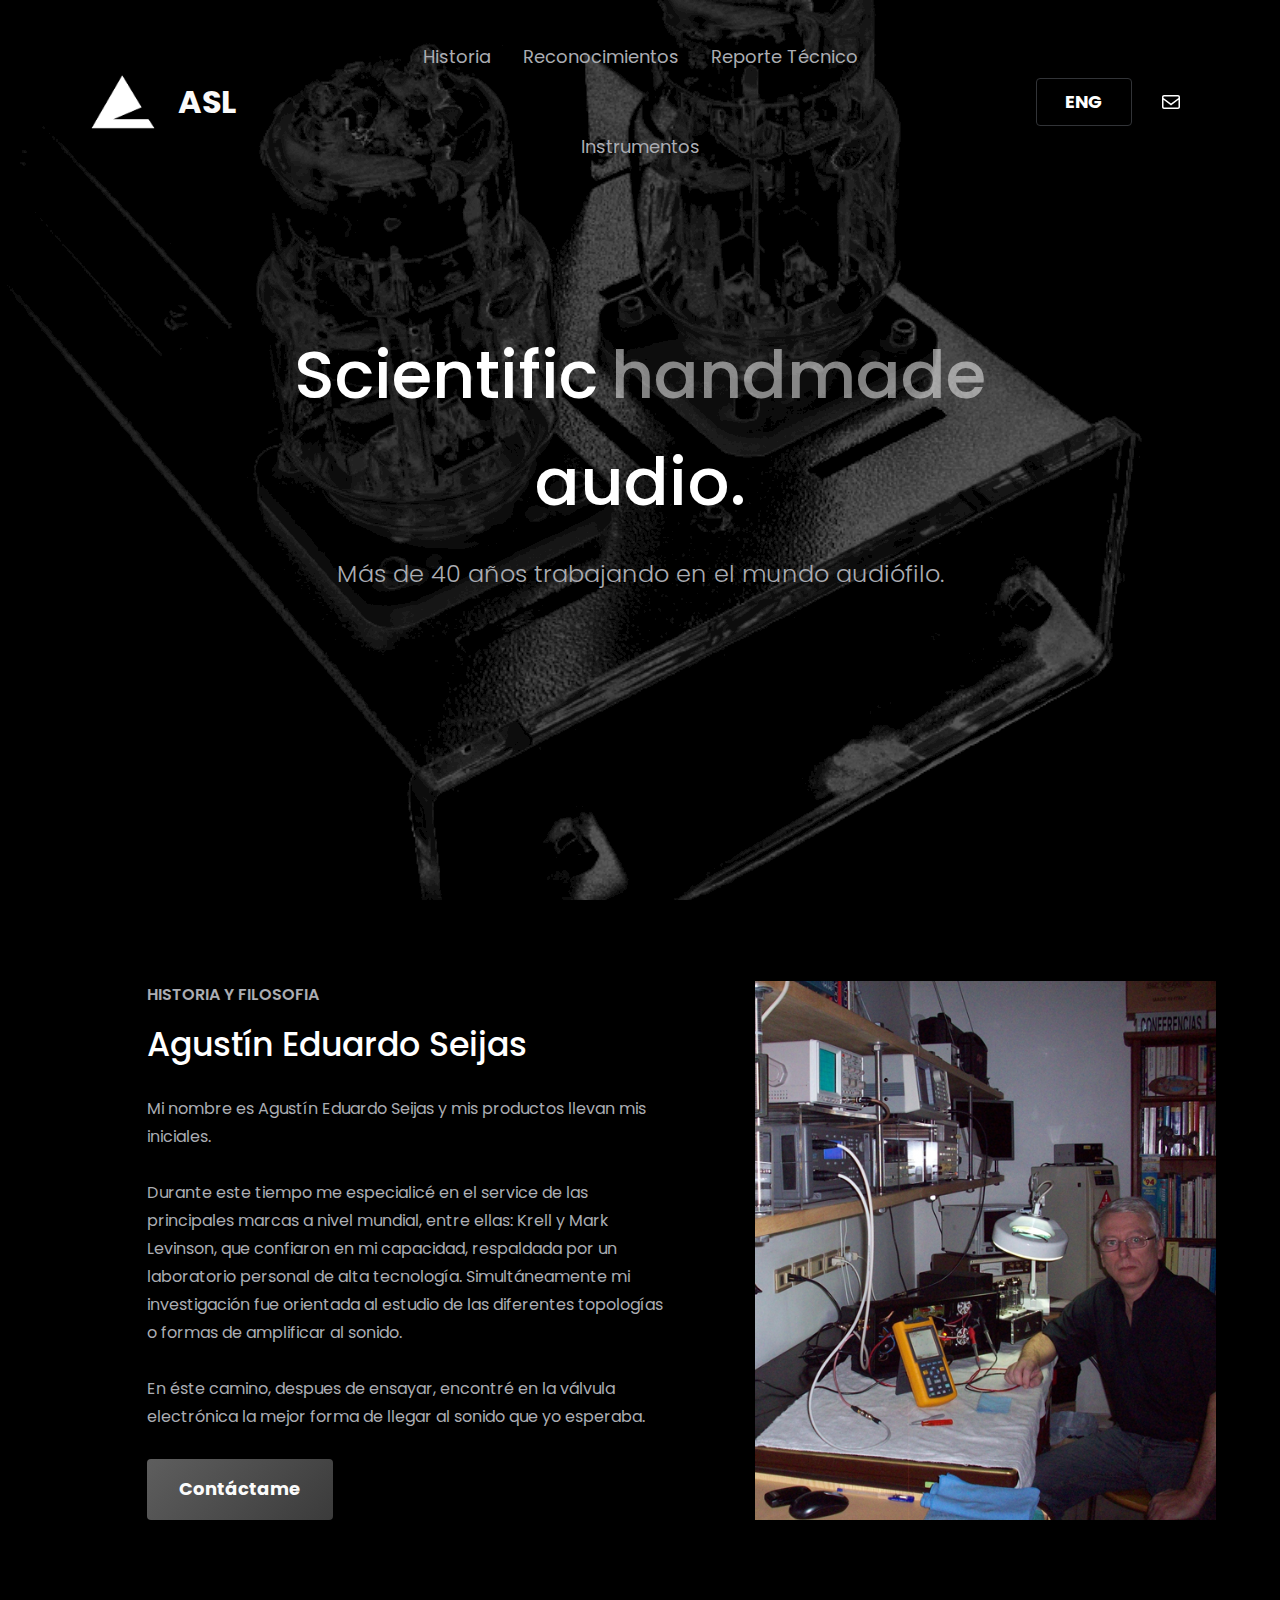
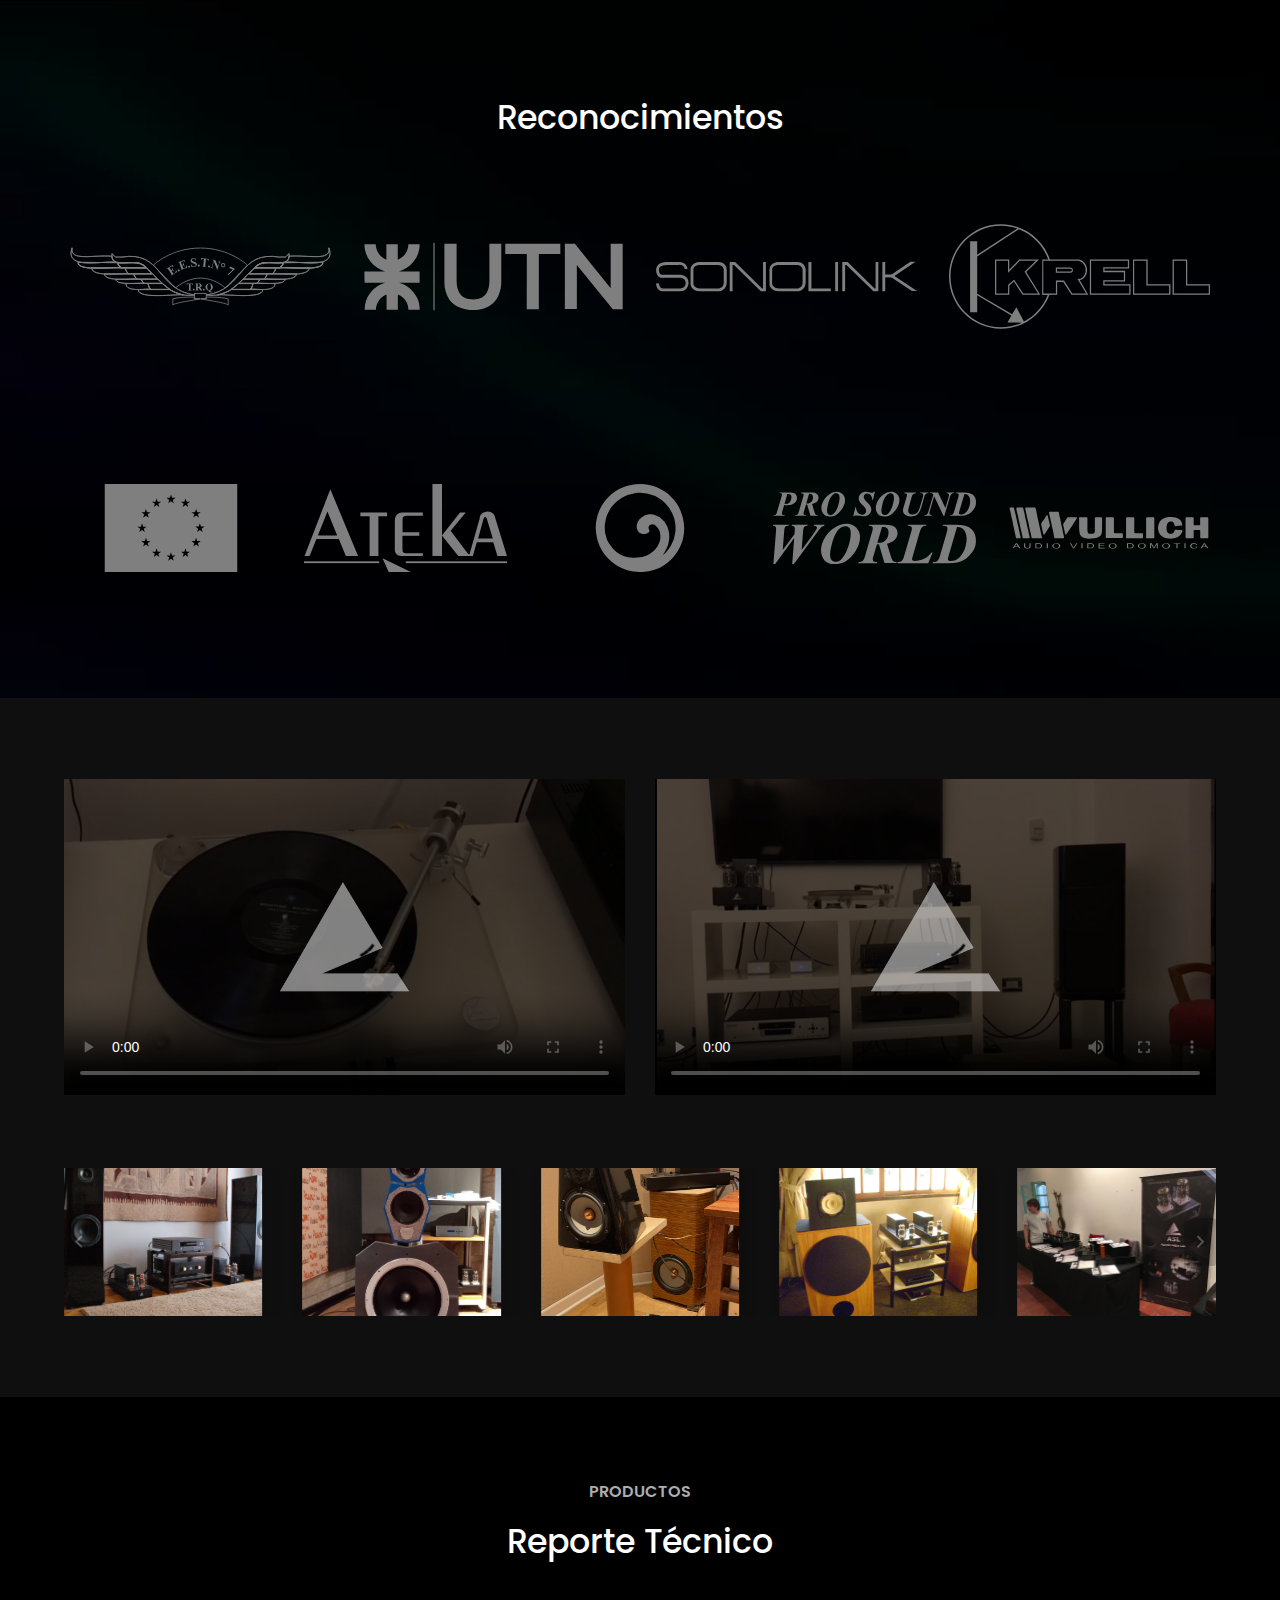
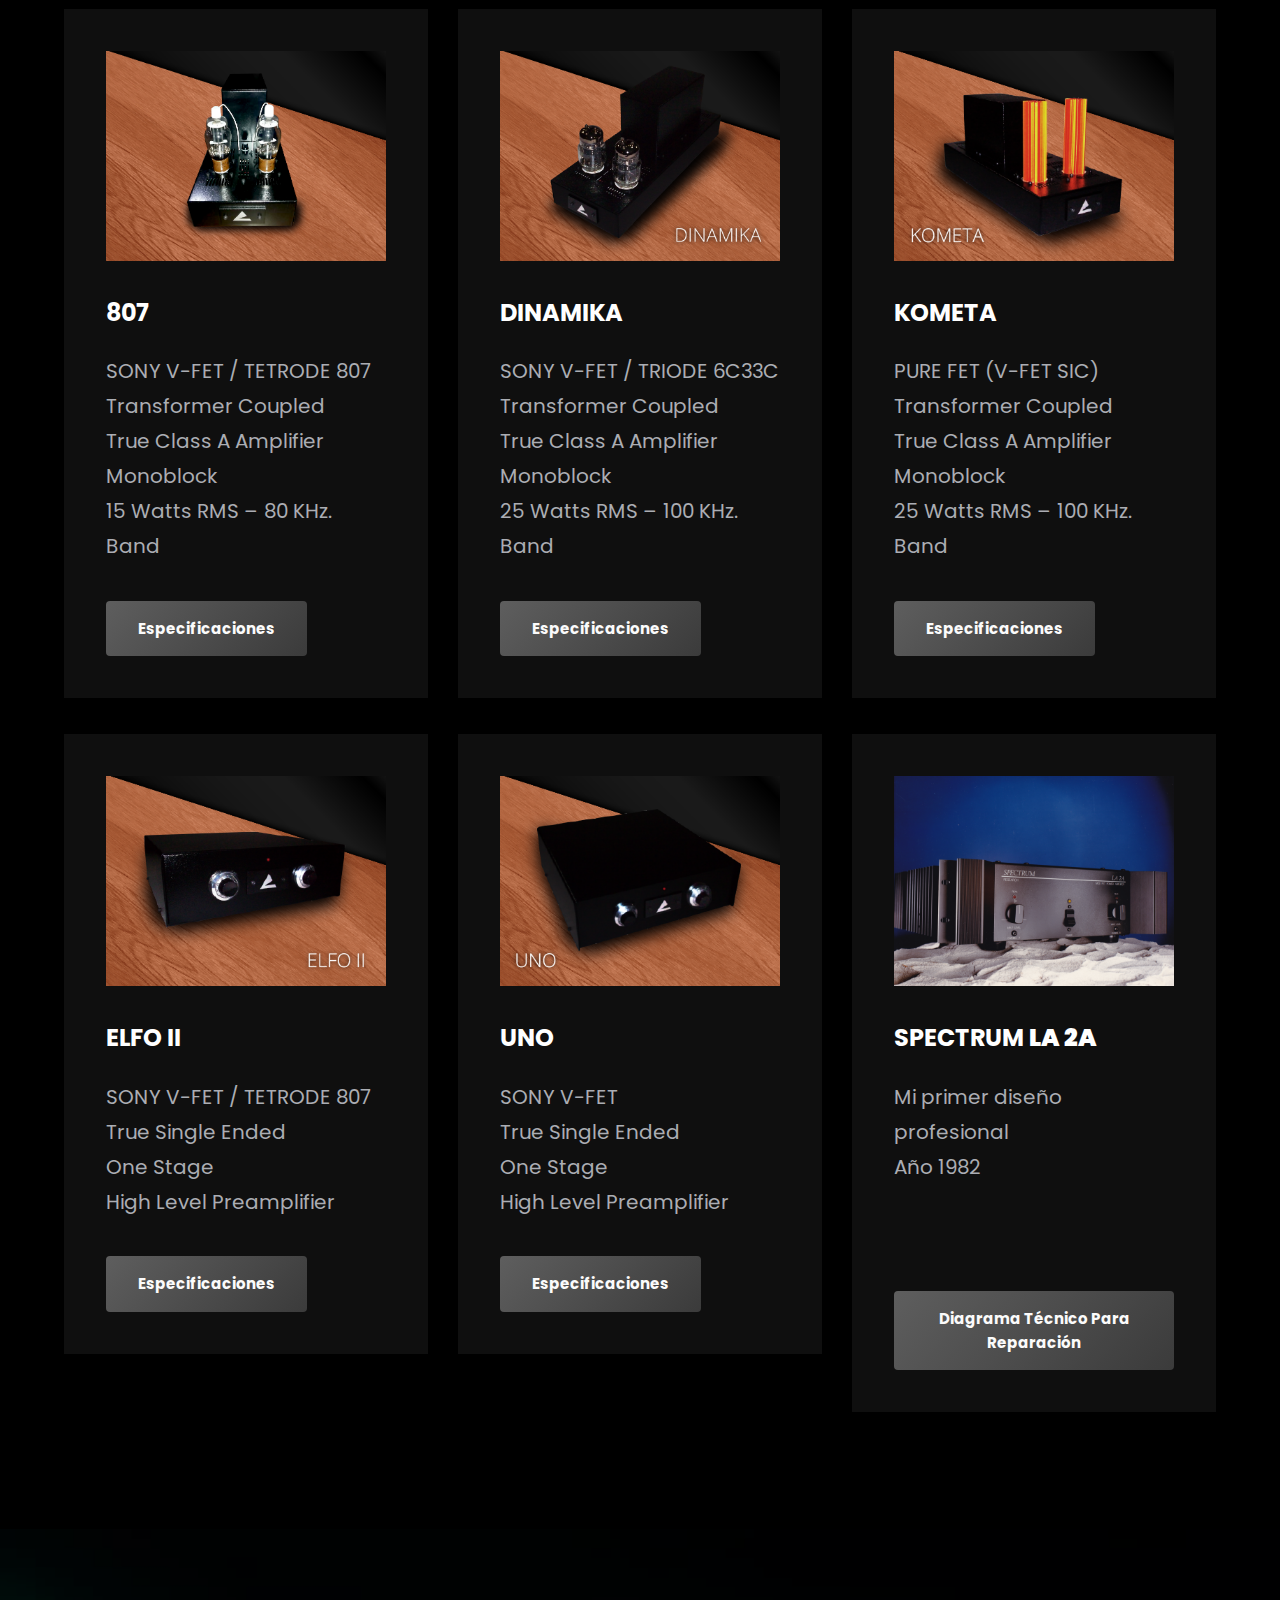
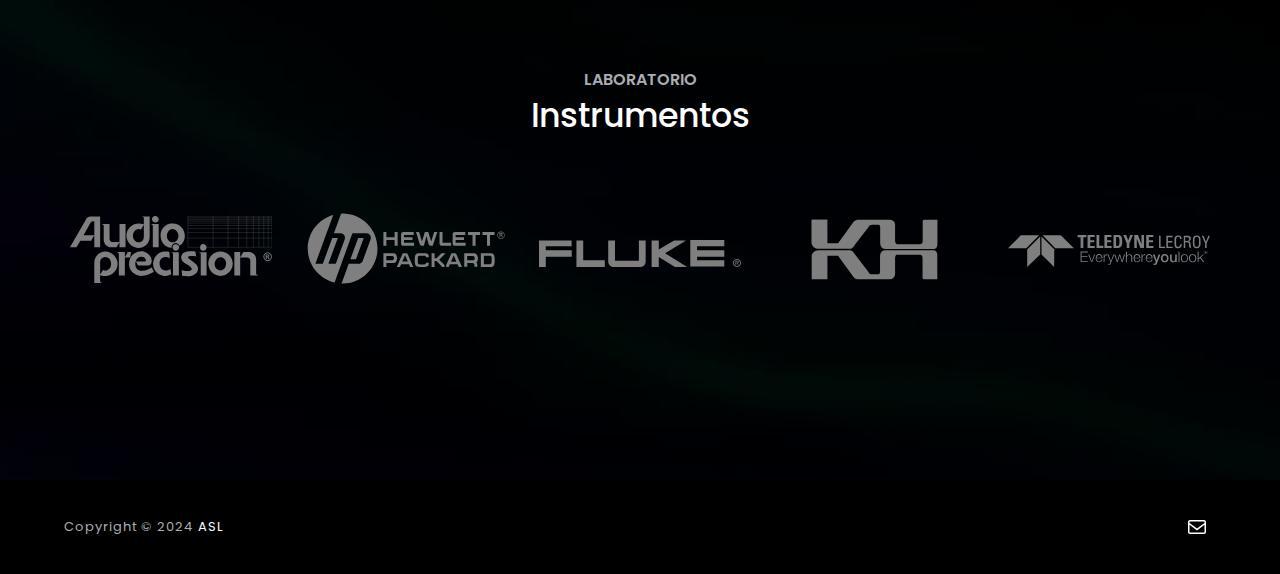
==== commit 01287d9e: "hotfix" ====
--- a/index.html
+++ b/index.html
@@ -16,7 +16,7 @@
 new Date().getTime(),event:'gtm.js'});var f=d.getElementsByTagName(s)[0],
 j=d.createElement(s),dl=l!='dataLayer'?'&l='+l:'';j.async=true;j.src=
 'https://www.googletagmanager.com/gtm.js?id='+i+dl;f.parentNode.insertBefore(j,f);
-})(window,document,'script','dataLayer','G-9F2F1TFDYY');</script> <!-- End Google Tag Manager --> 		              <style type="text/css">                  .progress-wrap {                      bottom: 50px;                      height: 46px;                      width: 46px;                      border-radius: 46px;                      background-color: #000000;                      box-shadow: inset 0 0 0 0px #ffffff;                  }                    .progress-wrap.btn-left-side {                      left: 50px;                  }                    .progress-wrap.btn-right-side {                      right: 50px;                  }                    .progress-wrap::after {                      width: 46px;                      height: 46px;                      color: #ffffff;                      font-size: 24px;                      content: '\e900';                      line-height: 46px;                  }                    .progress-wrap:hover::after {                      color: #ffffff;                  }                    .progress-wrap svg.progress-circle path {                      stroke: #ffffff;                      stroke-width: 4px;                  }                                                                      </style>    			<style id='wp-fonts-local'> @font-face{font-family:Poppins;font-style:normal;font-weight:300;font-display:fallback;src:url('./fonts/Poppins-Light.woff2') format('woff2');font-stretch:normal;} @font-face{font-family:Poppins;font-style:normal;font-weight:400;font-display:fallback;src:url('./fonts/Poppins-Regular.woff2') format('woff2');font-stretch:normal;} @font-face{font-family:Poppins;font-style:italic;font-weight:400;font-display:fallback;src:url('./fonts/Poppins-Italic.woff2') format('woff2');font-stretch:normal;} @font-face{font-family:Poppins;font-style:normal;font-weight:500;font-display:fallback;src:url('./fonts/Poppins-Medium.woff2') format('woff2');font-stretch:normal;} @font-face{font-family:Poppins;font-style:normal;font-weight:600;font-display:fallback;src:url('./fonts/Poppins-SemiBold.woff2') format('woff2');font-stretch:normal;} @font-face{font-family:Poppins;font-style:normal;font-weight:700;font-display:fallback;src:url('./fonts/Poppins-Bold.woff2') format('woff2');font-stretch:normal;} @font-face{font-family:Poppins;font-style:normal;font-weight:800;font-display:fallback;src:url('./fonts/Poppins-ExtraBold.woff2') format('woff2');font-stretch:normal;} @font-face{font-family:Poppins;font-style:normal;font-weight:900;font-display:fallback;src:url('./fonts/Poppins-Black.woff2') format('woff2');font-stretch:normal;} </style> <link rel="icon" href="./images/logo_navbar-01.png" sizes="32x32" /> <link rel="icon" href="./images/logo_navbar-01.png" sizes="192x192" /> <link rel="apple-touch-icon" href="./images/logo_navbar-01.png" /> <meta name="msapplication-TileImage" content="http://asl-espaol.local/wp-content/uploads/2024/03/logo_navbar-01.png" /> </head>  <body class="home blog wp-custom-logo wp-embed-responsive"> <!-- Google Tag Manager (noscript) --> <noscript><iframe src="https://www.googletagmanager.com/ns.html?id=G-9F2F1TFDYY" height="0" width="0" style="display:none;visibility:hidden"></iframe></noscript> <!-- End Google Tag Manager (noscript) --> 		 <div class="wp-site-blocks"> <main class="wp-block-group main-front-page is-layout-constrained wp-block-group-is-layout-constrained"> <div class="wp-block-cover alignfull has-custom-content-position is-position-top-center wp-block-section wp-block-header-media-no-image wp-duotone-dark-grayscale" style="padding-top:0;padding-right:var(--wp--preset--spacing--50);padding-bottom:0;padding-left:var(--wp--preset--spacing--50);min-height:100vh"><span aria-hidden="true" class="wp-block-cover__background has-background-background-color has-background-dim-0 has-background-dim"></span><img width="951" height="582" class="wp-block-cover__image-background wp-image-17" alt="ASL Banner" src="./images/2024-03-1.png" data-object-fit="cover" srcset="./images/2024-03-1.png 951w, ./images/2024-03-1-300x184.png 300w, ./images/2024-03-1-768x470.png 768w" sizes="(max-width: 951px) 100vw, 951px" /><div class="wp-block-cover__inner-container is-layout-flow wp-block-cover-is-layout-flow"><header class="aligncenter wp-block-template-part"> <div class="wp-block-group alignfull social-and-toggle-search header-has-nav-centered is-layout-constrained wp-block-group-is-layout-constrained"> <div class="wp-block-group alignwide wp-block-main-header is-layout-constrained wp-block-group-is-layout-constrained"> <div class="wp-block-group alignwide wp-block-main-header-container is-content-justification-space-between is-layout-flex wp-container-core-group-layout-4 wp-block-group-is-layout-flex" style="padding-top:var(--wp--custom--spacing--tiny);padding-bottom:var(--wp--custom--spacing--tiny)"> <div class="wp-block-group site-identity is-layout-flex wp-container-core-group-layout-2 wp-block-group-is-layout-flex"><div class="wp-block-site-logo"><a href="./index.html" class="custom-logo-link" rel="home" aria-current="page"><img width="70" height="70" src="./images/2024-03-logo_navbar-01.png" class="custom-logo" alt="ASL" decoding="async" /></a></div>   <div class="wp-block-group is-layout-flow wp-block-group-is-layout-flow"><h1 class="has-text-align-center has-link-color has-text-color has-foreground-color wp-block-site-title wp-elements-24f629a4cc19145e5369fcb4eefa1d1e"><a href="./index.html" target="_self" rel="home" aria-current="page">ASL</a></h1></div> </div>   <nav class="is-responsive items-justified-center wp-block-navigation is-horizontal is-content-justification-center is-layout-flex wp-container-core-navigation-layout-1 wp-block-navigation-is-layout-flex" aria-label="Navigation"  			data-wp-interactive	data-wp-context='{"core":{"navigation":{"overlayOpenedBy":[],"type":"overlay","roleAttribute":"","ariaLabel":"Men\u00fa"}}}' 		><button aria-haspopup="true" aria-label="Abrir el menú" class="wp-block-navigation__responsive-container-open"  			data-wp-on--click="actions.core.navigation.openMenuOnClick" 			data-wp-on--keydown="actions.core.navigation.handleMenuKeydown" 		><svg width="24" height="24" xmlns="http://www.w3.org/2000/svg" viewbox="0 0 24 24"><path d="M5 5v1.5h14V5H5zm0 7.8h14v-1.5H5v1.5zM5 19h14v-1.5H5V19z" /></svg></button> 			<div class="wp-block-navigation__responsive-container" style="" id="modal-1"  			data-wp-class--has-modal-open="selectors.core.navigation.isMenuOpen" 			data-wp-class--is-menu-open="selectors.core.navigation.isMenuOpen" 			data-wp-effect="effects.core.navigation.initMenu" 			data-wp-on--keydown="actions.core.navigation.handleMenuKeydown" 			data-wp-on--focusout="actions.core.navigation.handleMenuFocusout" 			tabindex="-1" 		> 				<div class="wp-block-navigation__responsive-close" tabindex="-1"> 					<div class="wp-block-navigation__responsive-dialog"  			data-wp-bind--aria-modal="selectors.core.navigation.ariaModal" 			data-wp-bind--aria-label="selectors.core.navigation.ariaLabel" 			data-wp-bind--role="selectors.core.navigation.roleAttribute" 			data-wp-effect="effects.core.navigation.focusFirstElement" 		> 							<button aria-label="Cerrar el menú" class="wp-block-navigation__responsive-container-close"  			data-wp-on--click="actions.core.navigation.closeMenuOnClick" 		><svg xmlns="http://www.w3.org/2000/svg" viewbox="0 0 24 24" width="24" height="24" aria-hidden="true" focusable="false"><path d="M13 11.8l6.1-6.3-1-1-6.1 6.2-6.1-6.2-1 1 6.1 6.3-6.5 6.7 1 1 6.5-6.6 6.5 6.6 1-1z"></path></svg></button> 						<div class="wp-block-navigation__responsive-container-content" id="modal-1-content"> 							<ul class="wp-block-navigation__container is-responsive items-justified-center wp-block-navigation"><li class="wp-block-navigation-item wp-block-navigation-link"><a class="wp-block-navigation-item__content"  href="#about-me" title="Historia"><span class="wp-block-navigation-item__label">Historia</span></a></li><li class="wp-block-navigation-item wp-block-navigation-link"><a class="wp-block-navigation-item__content"  href="#reconocimientos" title="Reconocimientos"><span class="wp-block-navigation-item__label">Reconocimientos</span></a></li><li class="wp-block-navigation-item wp-block-navigation-link"><a class="wp-block-navigation-item__content"  href="#reporte" title="Reporte técnico"><span class="wp-block-navigation-item__label">Reporte Técnico</span></a></li><li class="wp-block-navigation-item wp-block-navigation-link"><a class="wp-block-navigation-item__content"  href="#instrumentos" title="Instrumentos"><span class="wp-block-navigation-item__label">Instrumentos</span></a></li></ul> 						</div> 					</div> 				</div> 			</div></nav>   <div class="wp-block-group wp-block-social-search-container is-content-justification-right is-layout-flex wp-container-core-group-layout-3 wp-block-group-is-layout-flex"> <div class="wp-block-buttons is-layout-flex wp-block-buttons-is-layout-flex"> <div class="wp-block-button is-style-outline"><a class="wp-block-button__link wp-element-button" href="https://agustinseijaslab.com/en">eNG</a></div> </div>    <div style="height:100px;width:18px" aria-hidden="true" class="wp-block-spacer wp-container-content-2"></div>    <ul class="wp-block-social-links is-style-logos-only is-layout-flex wp-container-core-social-links-layout-1 wp-block-social-links-is-layout-flex" style="margin-right:0px;margin-left:0px"><li class="wp-social-link wp-social-link-mail  wp-block-social-link"><a href="mailto:seijas.asl@gmail.com" class="wp-block-social-link-anchor"><svg width="24" height="24" viewbox="0 0 24 24" version="1.1" xmlns="http://www.w3.org/2000/svg" aria-hidden="true" focusable="false"><path d="M19,5H5c-1.1,0-2,.9-2,2v10c0,1.1.9,2,2,2h14c1.1,0,2-.9,2-2V7c0-1.1-.9-2-2-2zm.5,12c0,.3-.2.5-.5.5H5c-.3,0-.5-.2-.5-.5V9.8l7.5,5.6,7.5-5.6V17zm0-9.1L12,13.6,4.5,7.9V7c0-.3.2-.5.5-.5h14c.3,0,.5.2.5.5v.9z"></path></svg><span class="wp-block-social-link-label screen-reader-text">E-Mail</span></a></li></ul> </div> </div> </div> </div> </header>   <div class="wp-block-group is-content-justification-center is-layout-constrained wp-block-group-is-layout-constrained" style="min-height:100%;margin-top:0;margin-bottom:0;padding-top:0;padding-bottom:0"> <div style="height:100px" aria-hidden="true" class="wp-block-spacer"></div>    <div class="wp-block-group header-title-wrapper is-content-justification-center is-layout-constrained wp-block-group-is-layout-constrained"> <div class="wp-block-group header-animate-wrap is-layout-constrained wp-block-group-is-layout-constrained"> <h2 class="wp-block-heading has-text-align-center header-animate has-huge-font-size" style="font-style:normal;font-weight:500">Scientific</h2> </div>    <div class="wp-block-group header-animate-wrap is-layout-constrained wp-block-group-is-layout-constrained"> <h2 class="wp-block-heading has-text-align-center header-animate has-huge-font-size" style="font-style:normal;font-weight:500">handmade</h2> </div>    <div class="wp-block-group header-animate-wrap is-layout-constrained wp-block-group-is-layout-constrained"> <h2 class="wp-block-heading has-text-align-center header-animate has-huge-font-size" style="font-style:normal;font-weight:500">audio.</h2> </div> </div>    <p class="has-text-align-center has-body-text-color has-text-color has-content-heading-font-size">Más de 40 años trabajando en el mundo audiófilo.</p> </div> </div></div>    <div class="wp-block-group alignfull wp-block-section wp-block-hero-content is-layout-flow wp-container-core-group-layout-15 wp-block-group-is-layout-flow" style="margin-top:var(--wp--preset--spacing--80);margin-bottom:var(--wp--preset--spacing--80);padding-top:0;padding-bottom:0"> <div class="wp-block-group is-layout-flow wp-block-group-is-layout-flow"> <div class="wp-block-group is-layout-constrained wp-block-group-is-layout-constrained"> <div class="wp-block-media-text alignwide has-media-on-the-right is-stacked-on-mobile is-vertically-aligned-center is-image-fill" style="grid-template-columns:auto 40%"><div class="wp-block-media-text__content"> <div class="wp-block-group wp-block-group-heading is-layout-flow wp-container-core-group-layout-12 wp-block-group-is-layout-flow"> <h6 class="wp-block-heading has-text-align-left has-body-text-color has-text-color has-medium-font-size" id="about-me" style="font-style:normal;font-weight:600;line-height:1.8;text-transform:uppercase">historia y filosofia</h6>    <h2 class="wp-block-heading has-text-align-left">agustín Eduardo Seijas</h2> </div>    <p class="has-medium-font-size">Mi nombre es Agustín Eduardo Seijas y mis productos llevan mis iniciales.<br><br>Durante este tiempo me especialicé en el service de las principales marcas a nivel mundial, entre ellas: Krell y Mark Levinson, que confiaron en mi capacidad, respaldada por un laboratorio personal de alta tecnología. Simultáneamente mi investigación fue orientada al estudio de las diferentes topologías o formas de amplificar al sonido.<br><br>En éste camino, despues de ensayar, encontré en la válvula electrónica la mejor forma de llegar al sonido que yo esperaba.</p>    <div class="wp-block-buttons is-content-justification-left is-layout-flex wp-container-core-buttons-layout-2 wp-block-buttons-is-layout-flex"> <div class="wp-block-button is-style-fill"><a class="wp-block-button__link wp-element-button" href="mailto:seijas.asl@gmail.com">contáctame</a></div> </div> </div><figure class="wp-block-media-text__media" style="background-image:url(http://asl-espaol.local/wp-content/uploads/2024/03/a.jpg);background-position:100% 50%"><img width="849" height="637" src="./images/2024-03-a.jpg" alt="Foto Galería ASL - Agustín Seijas Laboratory" class="wp-image-233 size-full" srcset="./images/2024-03-a.jpg 849w, ./images/2024-03-a-300x225.jpg 300w, ./images/2024-03-a-768x576.jpg 768w" sizes="(max-width: 849px) 100vw, 849px" /></figure></div> </div> </div> </div>    <div class="wp-block-cover alignfull wp-block-section wp-block-cta wp-block-promotional-contact" style="min-height:551px"><span aria-hidden="true" class="wp-block-cover__background has-background-dim-60 has-background-dim"></span><img class="wp-block-cover__image-background" alt="" src="./images/bizboost-assets-images-promotional-contact.jpg" style="object-position:0% 100%" data-object-fit="cover" data-object-position="0% 100%"/><div class="wp-block-cover__inner-container is-layout-flow wp-block-cover-is-layout-flow"> <div class="wp-block-group is-layout-constrained wp-block-group-is-layout-constrained"> <div class="wp-block-group is-layout-flow wp-container-core-group-layout-17 wp-block-group-is-layout-flow"> <div class="wp-block-group wp-block-group-heading is-layout-flow wp-block-group-is-layout-flow"> <h2 class="wp-block-heading has-text-align-center" id="reconocimientos">Reconocimientos</h2> </div> </div>   <div class="kb-row-layout-wrap kb-row-layout-id486542_fc6dc1-9a alignwide wp-block-kadence-rowlayout"><div class="kt-row-column-wrap kt-has-4-columns kt-row-layout-equal kt-tab-layout-inherit kt-mobile-layout-two-grid kt-row-valign-middle">  <div class="wp-block-kadence-column kadence-column486542_29aba2-04"><div class="kt-inside-inner-col"> <figure class="wp-block-image size-full wp-duotone-dark-grayscale"><a href="https://agustinseijaslab.com/pdf/cert_impa.pdf" target="_blank" rel="noreferrer noopener"><img src="./images/2024-03-impa.svg" alt="IMPA" class="wp-image-45"/></a></figure> </div></div>    <div class="wp-block-kadence-column kadence-column486542_24030e-8e"><div class="kt-inside-inner-col"> <figure class="wp-block-image size-full wp-duotone-dark-grayscale"><a href="https://agustinseijaslab.com/pdf/cert_utn.pdf" target="_blank" rel="noreferrer noopener"><img src="./images/2024-03-utn.svg" alt="UTN" class="wp-image-115"/></a></figure> </div></div>    <div class="wp-block-kadence-column kadence-column486542_301c15-3d"><div class="kt-inside-inner-col"> <figure class="wp-block-image size-full wp-duotone-dark-grayscale"><a href="https://agustinseijaslab.com/pdf/sonolink-1982.pdf" target="_blank" rel="noreferrer noopener"><img src="./images/2024-03-sonolink.svg" alt="Sonolink" class="wp-image-116"/></a></figure> </div></div>    <div class="wp-block-kadence-column kadence-column486542_92dcbd-e1"><div class="kt-inside-inner-col"> <figure class="wp-block-image size-full wp-duotone-dark-grayscale"><a href="https://agustinseijaslab.com/pdf/krell.pdf" target="_blank" rel="noreferrer noopener"><img src="./images/2024-03-krell.svg" alt="KRELL" class="wp-image-43"/></a></figure> </div></div>  </div></div>  <div class="kb-row-layout-wrap kb-row-layout-id486542_bae95a-82 alignwide wp-block-kadence-rowlayout"><div class="kt-row-column-wrap kt-has-5-columns kt-row-layout-equal kt-tab-layout-equal kt-mobile-layout-two-grid kt-row-valign-top">  <div class="wp-block-kadence-column kadence-column486542_de3116-b7"><div class="kt-inside-inner-col"> <figure class="wp-block-image size-full is-style-default wp-duotone-dark-grayscale"><a href="https://agustinseijaslab.com/pdf/ue-recognition.pdf" target="_blank" rel="noreferrer noopener"><img src="./images/2024-03-logo-ue.svg" alt="Unión Europea" class="wp-image-111"/></a></figure> </div></div>    <div class="wp-block-kadence-column kadence-column486542_c0d7bc-5a"><div class="kt-inside-inner-col"> <figure class="wp-block-image size-full wp-duotone-dark-grayscale"><a href="https://agustinseijaslab.com/pdf/ateka-highend.pdf" target="_blank" rel="noreferrer noopener"><img src="./images/2024-03-ateka-1.svg" alt="Ateka" class="wp-image-41"/></a></figure> </div></div>    <div class="wp-block-kadence-column kadence-column486542_6e137b-12"><div class="kt-inside-inner-col"> <figure class="wp-block-image size-full wp-duotone-dark-grayscale"><a href="https://agustinseijaslab.com/pdf/holimar.pdf" target="_blank" rel="noreferrer noopener"><img src="./images/2024-03-holimar-1.svg" alt="Holimar" class="wp-image-112"/></a></figure> </div></div>    <div class="wp-block-kadence-column kadence-column486542_e7f539-3f"><div class="kt-inside-inner-col"> <figure class="wp-block-image size-full wp-duotone-dark-grayscale"><a href="https://agustinseijaslab.com/pdf/pro-sound-world.pdf" target="_blank" rel="noreferrer noopener"><img src="./images/2024-03-psw.svg" alt="Pro Sound World" class="wp-image-113"/></a></figure> </div></div>    <div class="wp-block-kadence-column kadence-column486542_f340d9-b8"><div class="kt-inside-inner-col"> <figure class="wp-block-image size-full wp-duotone-dark-grayscale"><a href="https://agustinseijaslab.com/pdf/wullich-av.pdf" target="_blank" rel="noreferrer noopener"><img src="./images/2024-03-wullich.svg" alt="Wullich" class="wp-image-114"/></a></figure> </div></div>  </div></div></div> </div></div>    <div class="wp-block-group alignfull wp-block-section wp-block-stats has-background is-layout-constrained wp-block-group-is-layout-constrained" style="background:linear-gradient(135deg,rgb(15,15,15) 0%,rgb(15,15,15) 100%);padding-top:var(--wp--preset--spacing--80);padding-bottom:var(--wp--preset--spacing--80)"> <div class="wp-block-columns alignwide is-layout-flex wp-container-core-columns-layout-1 wp-block-columns-is-layout-flex"> <div class="wp-block-column is-layout-flow wp-block-column-is-layout-flow"> <figure class="wp-block-video"><video controls poster="http://asl-espaol.local/wp-content/uploads/2024/03/video-cover1.png" src="./videos/2024-03-video1.mp4" href="./videos/2024-03-video1.mp4"></video></figure> </div>    <div class="wp-block-column is-layout-flow wp-block-column-is-layout-flow"> <figure class="wp-block-video"><video controls poster="http://asl-espaol.local/wp-content/uploads/2024/03/video-cover2-1.png" src="./videos/2024-03-video2.mp4" href="./videos/2024-03-video2.mp4"></video></figure> </div> </div>    <div style="height:25px" aria-hidden="true" class="wp-block-spacer"></div>   <div class="kb-gallery-wrap-id-486542_36f3d4-fc alignwide alignwide wp-block-kadence-advancedgallery"><div class="kb-gallery-ul kb-gallery-non-static kb-gallery-type-carousel kb-gallery-id-486542_36f3d4-fc kb-gallery-caption-style-bottom-hover kb-gallery-filter-none kb-gallery-magnific-init" data-image-filter="none" data-lightbox-caption="false"><div class="kt-blocks-carousel kt-carousel-container-dotstyle-none"><div class="kt-blocks-carousel-init kb-gallery-carousel kt-carousel-arrowstyle-whiteondark kt-carousel-dotstyle-none" data-columns-xxl="5" data-columns-xl="5" data-columns-md="5" data-columns-sm="4" data-columns-xs="4" data-columns-ss="3" data-slider-anim-speed="400" data-slider-scroll="1" data-slider-arrows="true" data-slider-dots="false" data-slider-hover-pause="false" data-slider-auto="1" data-slider-speed="7000" data-slider-gap="40px" data-slider-gap-tablet="40px" data-slider-gap-mobile="40px"><div class="kb-slide-item kb-gallery-carousel-item"><div class="kadence-blocks-gallery-item"><div class="kadence-blocks-gallery-item-inner"><figure class="kb-gallery-figure kb-gallery-item-has-link kadence-blocks-gallery-item-hide-caption" "><a href="./images/2024-03-27.jpg" data-alt="Foto Galería ASL - Agustín Seijas Laboratory" class="kb-gallery-item-link"  ><div class="kb-gal-image-radius"><div class="kb-gallery-image-contain kadence-blocks-gallery-intrinsic kb-gallery-image-ratio-land43 kb-has-image-ratio-land43" ><img src="./images/2024-03-27.jpg" width="1024" height="681" alt="Foto Galería ASL - Agustín Seijas Laboratory" data-full-image="http://asl-espaol.local/wp-content/uploads/2024/03/27.jpg" data-light-image="http://asl-espaol.local/wp-content/uploads/2024/03/27.jpg" data-id="187" class="wp-image-187 skip-lazy" srcset="./images/2024-03-27.jpg 1024w, ./images/2024-03-27-300x200.jpg 300w, ./images/2024-03-27-768x511.jpg 768w" sizes="(max-width: 1024px) 100vw, 1024px" /></div></div></a></figure></div></div></div><div class="kb-slide-item kb-gallery-carousel-item"><div class="kadence-blocks-gallery-item"><div class="kadence-blocks-gallery-item-inner"><figure class="kb-gallery-figure kb-gallery-item-has-link kadence-blocks-gallery-item-hide-caption" "><a href="./images/2024-03-64.jpeg" data-alt="Foto Galería ASL - Agustín Seijas Laboratory" class="kb-gallery-item-link"  ><div class="kb-gal-image-radius"><div class="kb-gallery-image-contain kadence-blocks-gallery-intrinsic kb-gallery-image-ratio-land43 kb-has-image-ratio-land43" ><img src="./images/2024-03-64.jpeg" width="990" height="1280" alt="Foto Galería ASL - Agustín Seijas Laboratory" data-full-image="http://asl-espaol.local/wp-content/uploads/2024/03/64.jpeg" data-light-image="http://asl-espaol.local/wp-content/uploads/2024/03/64.jpeg" data-id="230" class="wp-image-230 skip-lazy" srcset="./images/2024-03-64.jpeg 990w, ./images/2024-03-64-232x300.jpeg 232w, ./images/2024-03-64-792x1024.jpeg 792w, ./images/2024-03-64-768x993.jpeg 768w" sizes="(max-width: 990px) 100vw, 990px" /></div></div></a></figure></div></div></div><div class="kb-slide-item kb-gallery-carousel-item"><div class="kadence-blocks-gallery-item"><div class="kadence-blocks-gallery-item-inner"><figure class="kb-gallery-figure kb-gallery-item-has-link kadence-blocks-gallery-item-hide-caption" "><a href="./images/2024-03-62.jpeg" data-alt="Foto Galería ASL - Agustín Seijas Laboratory" class="kb-gallery-item-link"  ><div class="kb-gal-image-radius"><div class="kb-gallery-image-contain kadence-blocks-gallery-intrinsic kb-gallery-image-ratio-land43 kb-has-image-ratio-land43" ><img src="./images/2024-03-62.jpeg" width="720" height="1280" alt="Foto Galería ASL - Agustín Seijas Laboratory" data-full-image="http://asl-espaol.local/wp-content/uploads/2024/03/62.jpeg" data-light-image="http://asl-espaol.local/wp-content/uploads/2024/03/62.jpeg" data-id="227" class="wp-image-227 skip-lazy" srcset="./images/2024-03-62.jpeg 720w, ./images/2024-03-62-169x300.jpeg 169w, ./images/2024-03-62-576x1024.jpeg 576w" sizes="(max-width: 720px) 100vw, 720px" /></div></div></a></figure></div></div></div><div class="kb-slide-item kb-gallery-carousel-item"><div class="kadence-blocks-gallery-item"><div class="kadence-blocks-gallery-item-inner"><figure class="kb-gallery-figure kb-gallery-item-has-link kadence-blocks-gallery-item-hide-caption" "><a href="./images/2024-03-19.jpg" data-alt="Foto Galería ASL - Agustín Seijas Laboratory" class="kb-gallery-item-link"  ><div class="kb-gal-image-radius"><div class="kb-gallery-image-contain kadence-blocks-gallery-intrinsic kb-gallery-image-ratio-land43 kb-has-image-ratio-land43" ><img src="./images/2024-03-19.jpg" width="1024" height="768" alt="Foto Galería ASL - Agustín Seijas Laboratory" data-full-image="http://asl-espaol.local/wp-content/uploads/2024/03/19.jpg" data-light-image="http://asl-espaol.local/wp-content/uploads/2024/03/19.jpg" data-id="179" class="wp-image-179 skip-lazy" srcset="./images/2024-03-19.jpg 1024w, ./images/2024-03-19-300x225.jpg 300w, ./images/2024-03-19-768x576.jpg 768w" sizes="(max-width: 1024px) 100vw, 1024px" /></div></div></a></figure></div></div></div><div class="kb-slide-item kb-gallery-carousel-item"><div class="kadence-blocks-gallery-item"><div class="kadence-blocks-gallery-item-inner"><figure class="kb-gallery-figure kb-gallery-item-has-link kadence-blocks-gallery-item-hide-caption" "><a href="./images/2024-03-33.jpg" data-alt="Foto Galería ASL - Agustín Seijas Laboratory" class="kb-gallery-item-link"  ><div class="kb-gal-image-radius"><div class="kb-gallery-image-contain kadence-blocks-gallery-intrinsic kb-gallery-image-ratio-land43 kb-has-image-ratio-land43" ><img src="./images/2024-03-33.jpg" width="800" height="600" alt="Foto Galería ASL - Agustín Seijas Laboratory" data-full-image="http://asl-espaol.local/wp-content/uploads/2024/03/33.jpg" data-light-image="http://asl-espaol.local/wp-content/uploads/2024/03/33.jpg" data-id="193" class="wp-image-193 skip-lazy" srcset="./images/2024-03-33.jpg 800w, ./images/2024-03-33-300x225.jpg 300w, ./images/2024-03-33-768x576.jpg 768w" sizes="(max-width: 800px) 100vw, 800px" /></div></div></a></figure></div></div></div><div class="kb-slide-item kb-gallery-carousel-item"><div class="kadence-blocks-gallery-item"><div class="kadence-blocks-gallery-item-inner"><figure class="kb-gallery-figure kb-gallery-item-has-link kadence-blocks-gallery-item-hide-caption" "><a href="./images/2024-03-2-1.jpg" data-alt="Foto Galería ASL - Agustín Seijas Laboratory" class="kb-gallery-item-link"  ><div class="kb-gal-image-radius"><div class="kb-gallery-image-contain kadence-blocks-gallery-intrinsic kb-gallery-image-ratio-land43 kb-has-image-ratio-land43" ><img src="./images/2024-03-2-1.jpg" width="955" height="537" alt="Foto Galería ASL - Agustín Seijas Laboratory" data-full-image="http://asl-espaol.local/wp-content/uploads/2024/03/2-1.jpg" data-light-image="http://asl-espaol.local/wp-content/uploads/2024/03/2-1.jpg" data-id="162" class="wp-image-162 skip-lazy" srcset="./images/2024-03-2-1.jpg 955w, ./images/2024-03-2-1-300x169.jpg 300w, ./images/2024-03-2-1-768x432.jpg 768w" sizes="(max-width: 955px) 100vw, 955px" /></div></div></a></figure></div></div></div><div class="kb-slide-item kb-gallery-carousel-item"><div class="kadence-blocks-gallery-item"><div class="kadence-blocks-gallery-item-inner"><figure class="kb-gallery-figure kb-gallery-item-has-link kadence-blocks-gallery-item-hide-caption" "><a href="./images/2024-03-28.jpg" data-alt="Foto Galería ASL - Agustín Seijas Laboratory" class="kb-gallery-item-link"  ><div class="kb-gal-image-radius"><div class="kb-gallery-image-contain kadence-blocks-gallery-intrinsic kb-gallery-image-ratio-land43 kb-has-image-ratio-land43" ><img src="./images/2024-03-28.jpg" width="800" height="480" alt="Foto Galería ASL - Agustín Seijas Laboratory" data-full-image="http://asl-espaol.local/wp-content/uploads/2024/03/28.jpg" data-light-image="http://asl-espaol.local/wp-content/uploads/2024/03/28.jpg" data-id="188" class="wp-image-188 skip-lazy" srcset="./images/2024-03-28.jpg 800w, ./images/2024-03-28-300x180.jpg 300w, ./images/2024-03-28-768x461.jpg 768w" sizes="(max-width: 800px) 100vw, 800px" /></div></div></a></figure></div></div></div><div class="kb-slide-item kb-gallery-carousel-item"><div class="kadence-blocks-gallery-item"><div class="kadence-blocks-gallery-item-inner"><figure class="kb-gallery-figure kb-gallery-item-has-link kadence-blocks-gallery-item-hide-caption" "><a href="./images/2024-03-1-1.jpg" data-alt="Foto Galería ASL - Agustín Seijas Laboratory" class="kb-gallery-item-link"  ><div class="kb-gal-image-radius"><div class="kb-gallery-image-contain kadence-blocks-gallery-intrinsic kb-gallery-image-ratio-land43 kb-has-image-ratio-land43" ><img src="./images/2024-03-1-1.jpg" width="1024" height="768" alt="Foto Galería ASL - Agustín Seijas Laboratory" data-full-image="http://asl-espaol.local/wp-content/uploads/2024/03/1-1.jpg" data-light-image="http://asl-espaol.local/wp-content/uploads/2024/03/1-1.jpg" data-id="161" class="wp-image-161 skip-lazy" srcset="./images/2024-03-1-1.jpg 1024w, ./images/2024-03-1-1-300x225.jpg 300w, ./images/2024-03-1-1-768x576.jpg 768w" sizes="(max-width: 1024px) 100vw, 1024px" /></div></div></a></figure></div></div></div><div class="kb-slide-item kb-gallery-carousel-item"><div class="kadence-blocks-gallery-item"><div class="kadence-blocks-gallery-item-inner"><figure class="kb-gallery-figure kb-gallery-item-has-link kadence-blocks-gallery-item-hide-caption" "><a href="./images/2024-03-d.jpg" data-alt="Foto Galería ASL - Agustín Seijas Laboratory" class="kb-gallery-item-link"  ><div class="kb-gal-image-radius"><div class="kb-gallery-image-contain kadence-blocks-gallery-intrinsic kb-gallery-image-ratio-land43 kb-has-image-ratio-land43" ><img src="./images/2024-03-d.jpg" width="1024" height="768" alt="Foto Galería ASL - Agustín Seijas Laboratory" data-full-image="http://asl-espaol.local/wp-content/uploads/2024/03/d.jpg" data-light-image="http://asl-espaol.local/wp-content/uploads/2024/03/d.jpg" data-id="236" class="wp-image-236 skip-lazy" srcset="./images/2024-03-d.jpg 1024w, ./images/2024-03-d-300x225.jpg 300w, ./images/2024-03-d-768x576.jpg 768w" sizes="(max-width: 1024px) 100vw, 1024px" /></div></div></a></figure></div></div></div><div class="kb-slide-item kb-gallery-carousel-item"><div class="kadence-blocks-gallery-item"><div class="kadence-blocks-gallery-item-inner"><figure class="kb-gallery-figure kb-gallery-item-has-link kadence-blocks-gallery-item-hide-caption" "><a href="./images/2024-03-56.jpeg" data-alt="Foto Galería ASL - Agustín Seijas Laboratory" class="kb-gallery-item-link"  ><div class="kb-gal-image-radius"><div class="kb-gallery-image-contain kadence-blocks-gallery-intrinsic kb-gallery-image-ratio-land43 kb-has-image-ratio-land43" ><img src="./images/2024-03-56.jpeg" width="1024" height="768" alt="Foto Galería ASL - Agustín Seijas Laboratory" data-full-image="http://asl-espaol.local/wp-content/uploads/2024/03/56.jpeg" data-light-image="http://asl-espaol.local/wp-content/uploads/2024/03/56.jpeg" data-id="220" class="wp-image-220 skip-lazy" srcset="./images/2024-03-56.jpeg 1024w, ./images/2024-03-56-300x225.jpeg 300w, ./images/2024-03-56-768x576.jpeg 768w" sizes="(max-width: 1024px) 100vw, 1024px" /></div></div></a></figure></div></div></div><div class="kb-slide-item kb-gallery-carousel-item"><div class="kadence-blocks-gallery-item"><div class="kadence-blocks-gallery-item-inner"><figure class="kb-gallery-figure kb-gallery-item-has-link kadence-blocks-gallery-item-hide-caption" "><a href="./images/2024-03-55-1.jpeg" data-alt="Foto Galería ASL - Agustín Seijas Laboratory" class="kb-gallery-item-link"  ><div class="kb-gal-image-radius"><div class="kb-gallery-image-contain kadence-blocks-gallery-intrinsic kb-gallery-image-ratio-land43 kb-has-image-ratio-land43" ><img src="./images/2024-03-55-1.jpeg" width="1024" height="768" alt="Foto Galería ASL - Agustín Seijas Laboratory" data-full-image="http://asl-espaol.local/wp-content/uploads/2024/03/55-1.jpeg" data-light-image="http://asl-espaol.local/wp-content/uploads/2024/03/55-1.jpeg" data-id="219" class="wp-image-219 skip-lazy" srcset="./images/2024-03-55-1.jpeg 1024w, ./images/2024-03-55-1-300x225.jpeg 300w, ./images/2024-03-55-1-768x576.jpeg 768w" sizes="(max-width: 1024px) 100vw, 1024px" /></div></div></a></figure></div></div></div><div class="kb-slide-item kb-gallery-carousel-item"><div class="kadence-blocks-gallery-item"><div class="kadence-blocks-gallery-item-inner"><figure class="kb-gallery-figure kb-gallery-item-has-link kadence-blocks-gallery-item-hide-caption" "><a href="./images/2024-03-54.jpeg" data-alt="Foto Galería ASL - Agustín Seijas Laboratory" class="kb-gallery-item-link"  ><div class="kb-gal-image-radius"><div class="kb-gallery-image-contain kadence-blocks-gallery-intrinsic kb-gallery-image-ratio-land43 kb-has-image-ratio-land43" ><img src="./images/2024-03-54.jpeg" width="1024" height="768" alt="Foto Galería ASL - Agustín Seijas Laboratory" data-full-image="http://asl-espaol.local/wp-content/uploads/2024/03/54.jpeg" data-light-image="http://asl-espaol.local/wp-content/uploads/2024/03/54.jpeg" data-id="218" class="wp-image-218 skip-lazy" srcset="./images/2024-03-54.jpeg 1024w, ./images/2024-03-54-300x225.jpeg 300w, ./images/2024-03-54-768x576.jpeg 768w" sizes="(max-width: 1024px) 100vw, 1024px" /></div></div></a></figure></div></div></div><div class="kb-slide-item kb-gallery-carousel-item"><div class="kadence-blocks-gallery-item"><div class="kadence-blocks-gallery-item-inner"><figure class="kb-gallery-figure kb-gallery-item-has-link kadence-blocks-gallery-item-hide-caption" "><a href="./images/2024-03-52.jpeg" data-alt="Foto Galería ASL - Agustín Seijas Laboratory" class="kb-gallery-item-link"  ><div class="kb-gal-image-radius"><div class="kb-gallery-image-contain kadence-blocks-gallery-intrinsic kb-gallery-image-ratio-land43 kb-has-image-ratio-land43" ><img src="./images/2024-03-52.jpeg" width="1024" height="768" alt="Foto Galería ASL - Agustín Seijas Laboratory" data-full-image="http://asl-espaol.local/wp-content/uploads/2024/03/52.jpeg" data-light-image="http://asl-espaol.local/wp-content/uploads/2024/03/52.jpeg" data-id="215" class="wp-image-215 skip-lazy" srcset="./images/2024-03-52.jpeg 1024w, ./images/2024-03-52-300x225.jpeg 300w, ./images/2024-03-52-768x576.jpeg 768w" sizes="(max-width: 1024px) 100vw, 1024px" /></div></div></a></figure></div></div></div><div class="kb-slide-item kb-gallery-carousel-item"><div class="kadence-blocks-gallery-item"><div class="kadence-blocks-gallery-item-inner"><figure class="kb-gallery-figure kb-gallery-item-has-link kadence-blocks-gallery-item-hide-caption" "><a href="./images/2024-03-53.jpeg" data-alt="Foto Galería ASL - Agustín Seijas Laboratory" class="kb-gallery-item-link"  ><div class="kb-gal-image-radius"><div class="kb-gallery-image-contain kadence-blocks-gallery-intrinsic kb-gallery-image-ratio-land43 kb-has-image-ratio-land43" ><img src="./images/2024-03-53.jpeg" width="768" height="1024" alt="Foto Galería ASL - Agustín Seijas Laboratory" data-full-image="http://asl-espaol.local/wp-content/uploads/2024/03/53.jpeg" data-light-image="http://asl-espaol.local/wp-content/uploads/2024/03/53.jpeg" data-id="216" class="wp-image-216 skip-lazy" srcset="./images/2024-03-53.jpeg 768w, ./images/2024-03-53-225x300.jpeg 225w" sizes="(max-width: 768px) 100vw, 768px" /></div></div></a></figure></div></div></div><div class="kb-slide-item kb-gallery-carousel-item"><div class="kadence-blocks-gallery-item"><div class="kadence-blocks-gallery-item-inner"><figure class="kb-gallery-figure kb-gallery-item-has-link kadence-blocks-gallery-item-hide-caption" "><a href="./images/2024-03-51.jpeg" data-alt="Foto Galería ASL - Agustín Seijas Laboratory" class="kb-gallery-item-link"  ><div class="kb-gal-image-radius"><div class="kb-gallery-image-contain kadence-blocks-gallery-intrinsic kb-gallery-image-ratio-land43 kb-has-image-ratio-land43" ><img src="./images/2024-03-51.jpeg" width="768" height="1024" alt="Foto Galería ASL - Agustín Seijas Laboratory" data-full-image="http://asl-espaol.local/wp-content/uploads/2024/03/51.jpeg" data-light-image="http://asl-espaol.local/wp-content/uploads/2024/03/51.jpeg" data-id="213" class="wp-image-213 skip-lazy" srcset="./images/2024-03-51.jpeg 768w, ./images/2024-03-51-225x300.jpeg 225w" sizes="(max-width: 768px) 100vw, 768px" /></div></div></a></figure></div></div></div><div class="kb-slide-item kb-gallery-carousel-item"><div class="kadence-blocks-gallery-item"><div class="kadence-blocks-gallery-item-inner"><figure class="kb-gallery-figure kb-gallery-item-has-link kadence-blocks-gallery-item-hide-caption" "><a href="./images/2024-03-50.jpeg" data-alt="Foto Galería ASL - Agustín Seijas Laboratory" class="kb-gallery-item-link"  ><div class="kb-gal-image-radius"><div class="kb-gallery-image-contain kadence-blocks-gallery-intrinsic kb-gallery-image-ratio-land43 kb-has-image-ratio-land43" ><img src="./images/2024-03-50.jpeg" width="1024" height="768" alt="Foto Galería ASL - Agustín Seijas Laboratory" data-full-image="http://asl-espaol.local/wp-content/uploads/2024/03/50.jpeg" data-light-image="http://asl-espaol.local/wp-content/uploads/2024/03/50.jpeg" data-id="212" class="wp-image-212 skip-lazy" srcset="./images/2024-03-50.jpeg 1024w, ./images/2024-03-50-300x225.jpeg 300w, ./images/2024-03-50-768x576.jpeg 768w" sizes="(max-width: 1024px) 100vw, 1024px" /></div></div></a></figure></div></div></div><div class="kb-slide-item kb-gallery-carousel-item"><div class="kadence-blocks-gallery-item"><div class="kadence-blocks-gallery-item-inner"><figure class="kb-gallery-figure kb-gallery-item-has-link kadence-blocks-gallery-item-hide-caption" "><a href="./images/2024-03-49.jpeg" data-alt="Foto Galería ASL - Agustín Seijas Laboratory" class="kb-gallery-item-link"  ><div class="kb-gal-image-radius"><div class="kb-gallery-image-contain kadence-blocks-gallery-intrinsic kb-gallery-image-ratio-land43 kb-has-image-ratio-land43" ><img src="./images/2024-03-49.jpeg" width="1024" height="768" alt="Foto Galería ASL - Agustín Seijas Laboratory" data-full-image="http://asl-espaol.local/wp-content/uploads/2024/03/49.jpeg" data-light-image="http://asl-espaol.local/wp-content/uploads/2024/03/49.jpeg" data-id="211" class="wp-image-211 skip-lazy" srcset="./images/2024-03-49.jpeg 1024w, ./images/2024-03-49-300x225.jpeg 300w, ./images/2024-03-49-768x576.jpeg 768w" sizes="(max-width: 1024px) 100vw, 1024px" /></div></div></a></figure></div></div></div><div class="kb-slide-item kb-gallery-carousel-item"><div class="kadence-blocks-gallery-item"><div class="kadence-blocks-gallery-item-inner"><figure class="kb-gallery-figure kb-gallery-item-has-link kadence-blocks-gallery-item-hide-caption" "><a href="./images/2024-03-48.jpeg" data-alt="Foto Galería ASL - Agustín Seijas Laboratory" class="kb-gallery-item-link"  ><div class="kb-gal-image-radius"><div class="kb-gallery-image-contain kadence-blocks-gallery-intrinsic kb-gallery-image-ratio-land43 kb-has-image-ratio-land43" ><img src="./images/2024-03-48.jpeg" width="1024" height="768" alt="Foto Galería ASL - Agustín Seijas Laboratory" data-full-image="http://asl-espaol.local/wp-content/uploads/2024/03/48.jpeg" data-light-image="http://asl-espaol.local/wp-content/uploads/2024/03/48.jpeg" data-id="210" class="wp-image-210 skip-lazy" srcset="./images/2024-03-48.jpeg 1024w, ./images/2024-03-48-300x225.jpeg 300w, ./images/2024-03-48-768x576.jpeg 768w" sizes="(max-width: 1024px) 100vw, 1024px" /></div></div></a></figure></div></div></div><div class="kb-slide-item kb-gallery-carousel-item"><div class="kadence-blocks-gallery-item"><div class="kadence-blocks-gallery-item-inner"><figure class="kb-gallery-figure kb-gallery-item-has-link kadence-blocks-gallery-item-hide-caption" "><a href="./images/2024-03-47.jpeg" data-alt="Foto Galería ASL - Agustín Seijas Laboratory" class="kb-gallery-item-link"  ><div class="kb-gal-image-radius"><div class="kb-gallery-image-contain kadence-blocks-gallery-intrinsic kb-gallery-image-ratio-land43 kb-has-image-ratio-land43" ><img src="./images/2024-03-47.jpeg" width="1024" height="768" alt="Foto Galería ASL - Agustín Seijas Laboratory" data-full-image="http://asl-espaol.local/wp-content/uploads/2024/03/47.jpeg" data-light-image="http://asl-espaol.local/wp-content/uploads/2024/03/47.jpeg" data-id="209" class="wp-image-209 skip-lazy" srcset="./images/2024-03-47.jpeg 1024w, ./images/2024-03-47-300x225.jpeg 300w, ./images/2024-03-47-768x576.jpeg 768w" sizes="(max-width: 1024px) 100vw, 1024px" /></div></div></a></figure></div></div></div><div class="kb-slide-item kb-gallery-carousel-item"><div class="kadence-blocks-gallery-item"><div class="kadence-blocks-gallery-item-inner"><figure class="kb-gallery-figure kb-gallery-item-has-link kadence-blocks-gallery-item-hide-caption" "><a href="./images/2024-03-46.jpeg" data-alt="Foto Galería ASL - Agustín Seijas Laboratory" class="kb-gallery-item-link"  ><div class="kb-gal-image-radius"><div class="kb-gallery-image-contain kadence-blocks-gallery-intrinsic kb-gallery-image-ratio-land43 kb-has-image-ratio-land43" ><img src="./images/2024-03-46.jpeg" width="1024" height="768" alt="Foto Galería ASL - Agustín Seijas Laboratory" data-full-image="http://asl-espaol.local/wp-content/uploads/2024/03/46.jpeg" data-light-image="http://asl-espaol.local/wp-content/uploads/2024/03/46.jpeg" data-id="208" class="wp-image-208 skip-lazy" srcset="./images/2024-03-46.jpeg 1024w, ./images/2024-03-46-300x225.jpeg 300w, ./images/2024-03-46-768x576.jpeg 768w" sizes="(max-width: 1024px) 100vw, 1024px" /></div></div></a></figure></div></div></div><div class="kb-slide-item kb-gallery-carousel-item"><div class="kadence-blocks-gallery-item"><div class="kadence-blocks-gallery-item-inner"><figure class="kb-gallery-figure kb-gallery-item-has-link kadence-blocks-gallery-item-hide-caption" "><a href="./images/2024-03-45.jpeg" data-alt="Foto Galería ASL - Agustín Seijas Laboratory" class="kb-gallery-item-link"  ><div class="kb-gal-image-radius"><div class="kb-gallery-image-contain kadence-blocks-gallery-intrinsic kb-gallery-image-ratio-land43 kb-has-image-ratio-land43" ><img src="./images/2024-03-45.jpeg" width="1024" height="768" alt="Foto Galería ASL - Agustín Seijas Laboratory" data-full-image="http://asl-espaol.local/wp-content/uploads/2024/03/45.jpeg" data-light-image="http://asl-espaol.local/wp-content/uploads/2024/03/45.jpeg" data-id="207" class="wp-image-207 skip-lazy" srcset="./images/2024-03-45.jpeg 1024w, ./images/2024-03-45-300x225.jpeg 300w, ./images/2024-03-45-768x576.jpeg 768w" sizes="(max-width: 1024px) 100vw, 1024px" /></div></div></a></figure></div></div></div><div class="kb-slide-item kb-gallery-carousel-item"><div class="kadence-blocks-gallery-item"><div class="kadence-blocks-gallery-item-inner"><figure class="kb-gallery-figure kb-gallery-item-has-link kadence-blocks-gallery-item-hide-caption" "><a href="./images/2024-03-44.jpeg" data-alt="Foto Galería ASL - Agustín Seijas Laboratory" class="kb-gallery-item-link"  ><div class="kb-gal-image-radius"><div class="kb-gallery-image-contain kadence-blocks-gallery-intrinsic kb-gallery-image-ratio-land43 kb-has-image-ratio-land43" ><img src="./images/2024-03-44.jpeg" width="1024" height="768" alt="Foto Galería ASL - Agustín Seijas Laboratory" data-full-image="http://asl-espaol.local/wp-content/uploads/2024/03/44.jpeg" data-light-image="http://asl-espaol.local/wp-content/uploads/2024/03/44.jpeg" data-id="206" class="wp-image-206 skip-lazy" srcset="./images/2024-03-44.jpeg 1024w, ./images/2024-03-44-300x225.jpeg 300w, ./images/2024-03-44-768x576.jpeg 768w" sizes="(max-width: 1024px) 100vw, 1024px" /></div></div></a></figure></div></div></div><div class="kb-slide-item kb-gallery-carousel-item"><div class="kadence-blocks-gallery-item"><div class="kadence-blocks-gallery-item-inner"><figure class="kb-gallery-figure kb-gallery-item-has-link kadence-blocks-gallery-item-hide-caption" "><a href="./images/2024-03-43.jpeg" data-alt="Foto Galería ASL - Agustín Seijas Laboratory" class="kb-gallery-item-link"  ><div class="kb-gal-image-radius"><div class="kb-gallery-image-contain kadence-blocks-gallery-intrinsic kb-gallery-image-ratio-land43 kb-has-image-ratio-land43" ><img src="./images/2024-03-43.jpeg" width="1024" height="768" alt="Foto Galería ASL - Agustín Seijas Laboratory" data-full-image="http://asl-espaol.local/wp-content/uploads/2024/03/43.jpeg" data-light-image="http://asl-espaol.local/wp-content/uploads/2024/03/43.jpeg" data-id="205" class="wp-image-205 skip-lazy" srcset="./images/2024-03-43.jpeg 1024w, ./images/2024-03-43-300x225.jpeg 300w, ./images/2024-03-43-768x576.jpeg 768w" sizes="(max-width: 1024px) 100vw, 1024px" /></div></div></a></figure></div></div></div><div class="kb-slide-item kb-gallery-carousel-item"><div class="kadence-blocks-gallery-item"><div class="kadence-blocks-gallery-item-inner"><figure class="kb-gallery-figure kb-gallery-item-has-link kadence-blocks-gallery-item-hide-caption" "><a href="./images/2024-03-42.jpeg" data-alt="Foto Galería ASL - Agustín Seijas Laboratory" class="kb-gallery-item-link"  ><div class="kb-gal-image-radius"><div class="kb-gallery-image-contain kadence-blocks-gallery-intrinsic kb-gallery-image-ratio-land43 kb-has-image-ratio-land43" ><img src="./images/2024-03-42.jpeg" width="1024" height="768" alt="Foto Galería ASL - Agustín Seijas Laboratory" data-full-image="http://asl-espaol.local/wp-content/uploads/2024/03/42.jpeg" data-light-image="http://asl-espaol.local/wp-content/uploads/2024/03/42.jpeg" data-id="204" class="wp-image-204 skip-lazy" srcset="./images/2024-03-42.jpeg 1024w, ./images/2024-03-42-300x225.jpeg 300w, ./images/2024-03-42-768x576.jpeg 768w" sizes="(max-width: 1024px) 100vw, 1024px" /></div></div></a></figure></div></div></div><div class="kb-slide-item kb-gallery-carousel-item"><div class="kadence-blocks-gallery-item"><div class="kadence-blocks-gallery-item-inner"><figure class="kb-gallery-figure kb-gallery-item-has-link kadence-blocks-gallery-item-hide-caption" "><a href="./images/2024-03-41.jpeg" data-alt="Foto Galería ASL - Agustín Seijas Laboratory" class="kb-gallery-item-link"  ><div class="kb-gal-image-radius"><div class="kb-gallery-image-contain kadence-blocks-gallery-intrinsic kb-gallery-image-ratio-land43 kb-has-image-ratio-land43" ><img src="./images/2024-03-41.jpeg" width="1024" height="768" alt="Foto Galería ASL - Agustín Seijas Laboratory" data-full-image="http://asl-espaol.local/wp-content/uploads/2024/03/41.jpeg" data-light-image="http://asl-espaol.local/wp-content/uploads/2024/03/41.jpeg" data-id="203" class="wp-image-203 skip-lazy" srcset="./images/2024-03-41.jpeg 1024w, ./images/2024-03-41-300x225.jpeg 300w, ./images/2024-03-41-768x576.jpeg 768w" sizes="(max-width: 1024px) 100vw, 1024px" /></div></div></a></figure></div></div></div><div class="kb-slide-item kb-gallery-carousel-item"><div class="kadence-blocks-gallery-item"><div class="kadence-blocks-gallery-item-inner"><figure class="kb-gallery-figure kb-gallery-item-has-link kadence-blocks-gallery-item-hide-caption" "><a href="./images/2024-03-7-1.jpg" data-alt="Foto Galería ASL - Agustín Seijas Laboratory" class="kb-gallery-item-link"  ><div class="kb-gal-image-radius"><div class="kb-gallery-image-contain kadence-blocks-gallery-intrinsic kb-gallery-image-ratio-land43 kb-has-image-ratio-land43" ><img src="./images/2024-03-7-1.jpg" width="1024" height="685" alt="Foto Galería ASL - Agustín Seijas Laboratory" data-full-image="http://asl-espaol.local/wp-content/uploads/2024/03/7-1.jpg" data-light-image="http://asl-espaol.local/wp-content/uploads/2024/03/7-1.jpg" data-id="167" class="wp-image-167 skip-lazy" srcset="./images/2024-03-7-1.jpg 1024w, ./images/2024-03-7-1-300x201.jpg 300w, ./images/2024-03-7-1-768x514.jpg 768w" sizes="(max-width: 1024px) 100vw, 1024px" /></div></div></a></figure></div></div></div><div class="kb-slide-item kb-gallery-carousel-item"><div class="kadence-blocks-gallery-item"><div class="kadence-blocks-gallery-item-inner"><figure class="kb-gallery-figure kb-gallery-item-has-link kadence-blocks-gallery-item-hide-caption" "><a href="./images/2024-03-36.jpg" data-alt="Foto Galería ASL - Agustín Seijas Laboratory" class="kb-gallery-item-link"  ><div class="kb-gal-image-radius"><div class="kb-gallery-image-contain kadence-blocks-gallery-intrinsic kb-gallery-image-ratio-land43 kb-has-image-ratio-land43" ><img src="./images/2024-03-36.jpg" width="849" height="637" alt="Foto Galería ASL - Agustín Seijas Laboratory" data-full-image="http://asl-espaol.local/wp-content/uploads/2024/03/36.jpg" data-light-image="http://asl-espaol.local/wp-content/uploads/2024/03/36.jpg" data-id="196" class="wp-image-196 skip-lazy" srcset="./images/2024-03-36.jpg 849w, ./images/2024-03-36-300x225.jpg 300w, ./images/2024-03-36-768x576.jpg 768w" sizes="(max-width: 849px) 100vw, 849px" /></div></div></a></figure></div></div></div><div class="kb-slide-item kb-gallery-carousel-item"><div class="kadence-blocks-gallery-item"><div class="kadence-blocks-gallery-item-inner"><figure class="kb-gallery-figure kb-gallery-item-has-link kadence-blocks-gallery-item-hide-caption" "><a href="./images/2024-03-b.jpg" data-alt="Foto Galería ASL - Agustín Seijas Laboratory" class="kb-gallery-item-link"  ><div class="kb-gal-image-radius"><div class="kb-gallery-image-contain kadence-blocks-gallery-intrinsic kb-gallery-image-ratio-land43 kb-has-image-ratio-land43" ><img src="./images/2024-03-b.jpg" width="955" height="716" alt="Foto Galería ASL - Agustín Seijas Laboratory" data-full-image="http://asl-espaol.local/wp-content/uploads/2024/03/b.jpg" data-light-image="http://asl-espaol.local/wp-content/uploads/2024/03/b.jpg" data-id="234" class="wp-image-234 skip-lazy" srcset="./images/2024-03-b.jpg 955w, ./images/2024-03-b-300x225.jpg 300w, ./images/2024-03-b-768x576.jpg 768w" sizes="(max-width: 955px) 100vw, 955px" /></div></div></a></figure></div></div></div><div class="kb-slide-item kb-gallery-carousel-item"><div class="kadence-blocks-gallery-item"><div class="kadence-blocks-gallery-item-inner"><figure class="kb-gallery-figure kb-gallery-item-has-link kadence-blocks-gallery-item-hide-caption" "><a href="./images/2024-03-spectrum-preview-01.png" data-alt="Foto Galería ASL - Agustín Seijas Laboratory" class="kb-gallery-item-link"  ><div class="kb-gal-image-radius"><div class="kb-gallery-image-contain kadence-blocks-gallery-intrinsic kb-gallery-image-ratio-land43 kb-has-image-ratio-land43" ><img src="./images/2024-03-spectrum-preview-01.png" width="400" height="300" alt="Foto Galería ASL - Agustín Seijas Laboratory" data-full-image="http://asl-espaol.local/wp-content/uploads/2024/03/spectrum-preview-01.png" data-light-image="http://asl-espaol.local/wp-content/uploads/2024/03/spectrum-preview-01.png" data-id="124" class="wp-image-124 skip-lazy" srcset="./images/2024-03-spectrum-preview-01.png 400w, ./images/2024-03-spectrum-preview-01-300x225.png 300w" sizes="(max-width: 400px) 100vw, 400px" /></div></div></a></figure></div></div></div><div class="kb-slide-item kb-gallery-carousel-item"><div class="kadence-blocks-gallery-item"><div class="kadence-blocks-gallery-item-inner"><figure class="kb-gallery-figure kb-gallery-item-has-link kadence-blocks-gallery-item-hide-caption" "><a href="./images/2024-03-a.jpg" data-alt="Foto Galería ASL - Agustín Seijas Laboratory" class="kb-gallery-item-link"  ><div class="kb-gal-image-radius"><div class="kb-gallery-image-contain kadence-blocks-gallery-intrinsic kb-gallery-image-ratio-land43 kb-has-image-ratio-land43" ><img src="./images/2024-03-a.jpg" width="849" height="637" alt="Foto Galería ASL - Agustín Seijas Laboratory" data-full-image="http://asl-espaol.local/wp-content/uploads/2024/03/a.jpg" data-light-image="http://asl-espaol.local/wp-content/uploads/2024/03/a.jpg" data-id="233" class="wp-image-233 skip-lazy" srcset="./images/2024-03-a.jpg 849w, ./images/2024-03-a-300x225.jpg 300w, ./images/2024-03-a-768x576.jpg 768w" sizes="(max-width: 849px) 100vw, 849px" /></div></div></a></figure></div></div></div><div class="kb-slide-item kb-gallery-carousel-item"><div class="kadence-blocks-gallery-item"><div class="kadence-blocks-gallery-item-inner"><figure class="kb-gallery-figure kb-gallery-item-has-link kadence-blocks-gallery-item-hide-caption" "><a href="./images/2024-03-63.jpeg" data-alt="Foto Galería ASL - Agustín Seijas Laboratory" class="kb-gallery-item-link"  ><div class="kb-gal-image-radius"><div class="kb-gallery-image-contain kadence-blocks-gallery-intrinsic kb-gallery-image-ratio-land43 kb-has-image-ratio-land43" ><img src="./images/2024-03-63.jpeg" width="1280" height="720" alt="Foto Galería ASL - Agustín Seijas Laboratory" data-full-image="http://asl-espaol.local/wp-content/uploads/2024/03/63.jpeg" data-light-image="http://asl-espaol.local/wp-content/uploads/2024/03/63.jpeg" data-id="229" class="wp-image-229 skip-lazy" srcset="./images/2024-03-63.jpeg 1280w, ./images/2024-03-63-300x169.jpeg 300w, ./images/2024-03-63-1024x576.jpeg 1024w, ./images/2024-03-63-768x432.jpeg 768w" sizes="(max-width: 1280px) 100vw, 1280px" /></div></div></a></figure></div></div></div><div class="kb-slide-item kb-gallery-carousel-item"><div class="kadence-blocks-gallery-item"><div class="kadence-blocks-gallery-item-inner"><figure class="kb-gallery-figure kb-gallery-item-has-link kadence-blocks-gallery-item-hide-caption" "><a href="./images/2024-03-61.jpeg" data-alt="Foto Galería ASL - Agustín Seijas Laboratory" class="kb-gallery-item-link"  ><div class="kb-gal-image-radius"><div class="kb-gallery-image-contain kadence-blocks-gallery-intrinsic kb-gallery-image-ratio-land43 kb-has-image-ratio-land43" ><img src="./images/2024-03-61.jpeg" width="960" height="1280" alt="Foto Galería ASL - Agustín Seijas Laboratory" data-full-image="http://asl-espaol.local/wp-content/uploads/2024/03/61.jpeg" data-light-image="http://asl-espaol.local/wp-content/uploads/2024/03/61.jpeg" data-id="225" class="wp-image-225 skip-lazy" srcset="./images/2024-03-61.jpeg 960w, ./images/2024-03-61-225x300.jpeg 225w, ./images/2024-03-61-768x1024.jpeg 768w" sizes="(max-width: 960px) 100vw, 960px" /></div></div></a></figure></div></div></div><div class="kb-slide-item kb-gallery-carousel-item"><div class="kadence-blocks-gallery-item"><div class="kadence-blocks-gallery-item-inner"><figure class="kb-gallery-figure kb-gallery-item-has-link kadence-blocks-gallery-item-hide-caption" "><a href="./images/2024-03-59.jpeg" data-alt="Foto Galería ASL - Agustín Seijas Laboratory" class="kb-gallery-item-link"  ><div class="kb-gal-image-radius"><div class="kb-gallery-image-contain kadence-blocks-gallery-intrinsic kb-gallery-image-ratio-land43 kb-has-image-ratio-land43" ><img src="./images/2024-03-59.jpeg" width="1024" height="768" alt="Foto Galería ASL - Agustín Seijas Laboratory" data-full-image="http://asl-espaol.local/wp-content/uploads/2024/03/59.jpeg" data-light-image="http://asl-espaol.local/wp-content/uploads/2024/03/59.jpeg" data-id="223" class="wp-image-223 skip-lazy" srcset="./images/2024-03-59.jpeg 1024w, ./images/2024-03-59-300x225.jpeg 300w, ./images/2024-03-59-768x576.jpeg 768w" sizes="(max-width: 1024px) 100vw, 1024px" /></div></div></a></figure></div></div></div><div class="kb-slide-item kb-gallery-carousel-item"><div class="kadence-blocks-gallery-item"><div class="kadence-blocks-gallery-item-inner"><figure class="kb-gallery-figure kb-gallery-item-has-link kadence-blocks-gallery-item-hide-caption" "><a href="./images/2024-03-58.jpeg" data-alt="Foto Galería ASL - Agustín Seijas Laboratory" class="kb-gallery-item-link"  ><div class="kb-gal-image-radius"><div class="kb-gallery-image-contain kadence-blocks-gallery-intrinsic kb-gallery-image-ratio-land43 kb-has-image-ratio-land43" ><img src="./images/2024-03-58.jpeg" width="1024" height="768" alt="Foto Galería ASL - Agustín Seijas Laboratory" data-full-image="http://asl-espaol.local/wp-content/uploads/2024/03/58.jpeg" data-light-image="http://asl-espaol.local/wp-content/uploads/2024/03/58.jpeg" data-id="222" class="wp-image-222 skip-lazy" srcset="./images/2024-03-58.jpeg 1024w, ./images/2024-03-58-300x225.jpeg 300w, ./images/2024-03-58-768x576.jpeg 768w" sizes="(max-width: 1024px) 100vw, 1024px" /></div></div></a></figure></div></div></div><div class="kb-slide-item kb-gallery-carousel-item"><div class="kadence-blocks-gallery-item"><div class="kadence-blocks-gallery-item-inner"><figure class="kb-gallery-figure kb-gallery-item-has-link kadence-blocks-gallery-item-hide-caption" "><a href="./images/2024-03-57.jpeg" data-alt="Foto Galería ASL - Agustín Seijas Laboratory" class="kb-gallery-item-link"  ><div class="kb-gal-image-radius"><div class="kb-gallery-image-contain kadence-blocks-gallery-intrinsic kb-gallery-image-ratio-land43 kb-has-image-ratio-land43" ><img src="./images/2024-03-57.jpeg" width="1024" height="768" alt="Foto Galería ASL - Agustín Seijas Laboratory" data-full-image="http://asl-espaol.local/wp-content/uploads/2024/03/57.jpeg" data-light-image="http://asl-espaol.local/wp-content/uploads/2024/03/57.jpeg" data-id="221" class="wp-image-221 skip-lazy" srcset="./images/2024-03-57.jpeg 1024w, ./images/2024-03-57-300x225.jpeg 300w, ./images/2024-03-57-768x576.jpeg 768w" sizes="(max-width: 1024px) 100vw, 1024px" /></div></div></a></figure></div></div></div><div class="kb-slide-item kb-gallery-carousel-item"><div class="kadence-blocks-gallery-item"><div class="kadence-blocks-gallery-item-inner"><figure class="kb-gallery-figure kb-gallery-item-has-link kadence-blocks-gallery-item-hide-caption" "><a href="./images/2024-03-40.jpeg" data-alt="Foto Galería ASL - Agustín Seijas Laboratory" class="kb-gallery-item-link"  ><div class="kb-gal-image-radius"><div class="kb-gallery-image-contain kadence-blocks-gallery-intrinsic kb-gallery-image-ratio-land43 kb-has-image-ratio-land43" ><img src="./images/2024-03-40.jpeg" width="768" height="1024" alt="Foto Galería ASL - Agustín Seijas Laboratory" data-full-image="http://asl-espaol.local/wp-content/uploads/2024/03/40.jpeg" data-light-image="http://asl-espaol.local/wp-content/uploads/2024/03/40.jpeg" data-id="201" class="wp-image-201 skip-lazy" srcset="./images/2024-03-40.jpeg 768w, ./images/2024-03-40-225x300.jpeg 225w" sizes="(max-width: 768px) 100vw, 768px" /></div></div></a></figure></div></div></div><div class="kb-slide-item kb-gallery-carousel-item"><div class="kadence-blocks-gallery-item"><div class="kadence-blocks-gallery-item-inner"><figure class="kb-gallery-figure kb-gallery-item-has-link kadence-blocks-gallery-item-hide-caption" "><a href="./images/2024-03-39.jpeg" data-alt="Foto Galería ASL - Agustín Seijas Laboratory" class="kb-gallery-item-link"  ><div class="kb-gal-image-radius"><div class="kb-gallery-image-contain kadence-blocks-gallery-intrinsic kb-gallery-image-ratio-land43 kb-has-image-ratio-land43" ><img src="./images/2024-03-39.jpeg" width="1024" height="768" alt="Foto Galería ASL - Agustín Seijas Laboratory" data-full-image="http://asl-espaol.local/wp-content/uploads/2024/03/39.jpeg" data-light-image="http://asl-espaol.local/wp-content/uploads/2024/03/39.jpeg" data-id="200" class="wp-image-200 skip-lazy" srcset="./images/2024-03-39.jpeg 1024w, ./images/2024-03-39-300x225.jpeg 300w, ./images/2024-03-39-768x576.jpeg 768w" sizes="(max-width: 1024px) 100vw, 1024px" /></div></div></a></figure></div></div></div><div class="kb-slide-item kb-gallery-carousel-item"><div class="kadence-blocks-gallery-item"><div class="kadence-blocks-gallery-item-inner"><figure class="kb-gallery-figure kb-gallery-item-has-link kadence-blocks-gallery-item-hide-caption" "><a href="./images/2024-03-38.jpeg" data-alt="Foto Galería ASL - Agustín Seijas Laboratory" class="kb-gallery-item-link"  ><div class="kb-gal-image-radius"><div class="kb-gallery-image-contain kadence-blocks-gallery-intrinsic kb-gallery-image-ratio-land43 kb-has-image-ratio-land43" ><img src="./images/2024-03-38.jpeg" width="768" height="1024" alt="Foto Galería ASL - Agustín Seijas Laboratory" data-full-image="http://asl-espaol.local/wp-content/uploads/2024/03/38.jpeg" data-light-image="http://asl-espaol.local/wp-content/uploads/2024/03/38.jpeg" data-id="198" class="wp-image-198 skip-lazy" srcset="./images/2024-03-38.jpeg 768w, ./images/2024-03-38-225x300.jpeg 225w" sizes="(max-width: 768px) 100vw, 768px" /></div></div></a></figure></div></div></div><div class="kb-slide-item kb-gallery-carousel-item"><div class="kadence-blocks-gallery-item"><div class="kadence-blocks-gallery-item-inner"><figure class="kb-gallery-figure kb-gallery-item-has-link kadence-blocks-gallery-item-hide-caption" "><a href="./images/2024-03-37.jpeg" data-alt="Foto Galería ASL - Agustín Seijas Laboratory" class="kb-gallery-item-link"  ><div class="kb-gal-image-radius"><div class="kb-gallery-image-contain kadence-blocks-gallery-intrinsic kb-gallery-image-ratio-land43 kb-has-image-ratio-land43" ><img src="./images/2024-03-37.jpeg" width="1024" height="768" alt="Foto Galería ASL - Agustín Seijas Laboratory" data-full-image="http://asl-espaol.local/wp-content/uploads/2024/03/37.jpeg" data-light-image="http://asl-espaol.local/wp-content/uploads/2024/03/37.jpeg" data-id="197" class="wp-image-197 skip-lazy" srcset="./images/2024-03-37.jpeg 1024w, ./images/2024-03-37-300x225.jpeg 300w, ./images/2024-03-37-768x576.jpeg 768w" sizes="(max-width: 1024px) 100vw, 1024px" /></div></div></a></figure></div></div></div><div class="kb-slide-item kb-gallery-carousel-item"><div class="kadence-blocks-gallery-item"><div class="kadence-blocks-gallery-item-inner"><figure class="kb-gallery-figure kb-gallery-item-has-link kadence-blocks-gallery-item-hide-caption" "><a href="./images/2024-03-32.jpg" data-alt="Foto Galería ASL - Agustín Seijas Laboratory" class="kb-gallery-item-link"  ><div class="kb-gal-image-radius"><div class="kb-gallery-image-contain kadence-blocks-gallery-intrinsic kb-gallery-image-ratio-land43 kb-has-image-ratio-land43" ><img src="./images/2024-03-32.jpg" width="960" height="650" alt="Foto Galería ASL - Agustín Seijas Laboratory" data-full-image="http://asl-espaol.local/wp-content/uploads/2024/03/32.jpg" data-light-image="http://asl-espaol.local/wp-content/uploads/2024/03/32.jpg" data-id="192" class="wp-image-192 skip-lazy" srcset="./images/2024-03-32.jpg 960w, ./images/2024-03-32-300x203.jpg 300w, ./images/2024-03-32-768x520.jpg 768w" sizes="(max-width: 960px) 100vw, 960px" /></div></div></a></figure></div></div></div><div class="kb-slide-item kb-gallery-carousel-item"><div class="kadence-blocks-gallery-item"><div class="kadence-blocks-gallery-item-inner"><figure class="kb-gallery-figure kb-gallery-item-has-link kadence-blocks-gallery-item-hide-caption" "><a href="./images/2024-03-31.jpg" data-alt="Foto Galería ASL - Agustín Seijas Laboratory" class="kb-gallery-item-link"  ><div class="kb-gal-image-radius"><div class="kb-gallery-image-contain kadence-blocks-gallery-intrinsic kb-gallery-image-ratio-land43 kb-has-image-ratio-land43" ><img src="./images/2024-03-31.jpg" width="960" height="635" alt="Foto Galería ASL - Agustín Seijas Laboratory" data-full-image="http://asl-espaol.local/wp-content/uploads/2024/03/31.jpg" data-light-image="http://asl-espaol.local/wp-content/uploads/2024/03/31.jpg" data-id="191" class="wp-image-191 skip-lazy" srcset="./images/2024-03-31.jpg 960w, ./images/2024-03-31-300x198.jpg 300w, ./images/2024-03-31-768x508.jpg 768w" sizes="(max-width: 960px) 100vw, 960px" /></div></div></a></figure></div></div></div><div class="kb-slide-item kb-gallery-carousel-item"><div class="kadence-blocks-gallery-item"><div class="kadence-blocks-gallery-item-inner"><figure class="kb-gallery-figure kb-gallery-item-has-link kadence-blocks-gallery-item-hide-caption" "><a href="./images/2024-03-30.jpg" data-alt="Foto Galería ASL - Agustín Seijas Laboratory" class="kb-gallery-item-link"  ><div class="kb-gal-image-radius"><div class="kb-gallery-image-contain kadence-blocks-gallery-intrinsic kb-gallery-image-ratio-land43 kb-has-image-ratio-land43" ><img src="./images/2024-03-30.jpg" width="800" height="600" alt="Foto Galería ASL - Agustín Seijas Laboratory" data-full-image="http://asl-espaol.local/wp-content/uploads/2024/03/30.jpg" data-light-image="http://asl-espaol.local/wp-content/uploads/2024/03/30.jpg" data-id="190" class="wp-image-190 skip-lazy" srcset="./images/2024-03-30.jpg 800w, ./images/2024-03-30-300x225.jpg 300w, ./images/2024-03-30-768x576.jpg 768w" sizes="(max-width: 800px) 100vw, 800px" /></div></div></a></figure></div></div></div><div class="kb-slide-item kb-gallery-carousel-item"><div class="kadence-blocks-gallery-item"><div class="kadence-blocks-gallery-item-inner"><figure class="kb-gallery-figure kb-gallery-item-has-link kadence-blocks-gallery-item-hide-caption" "><a href="./images/2024-03-29.jpg" data-alt="Foto Galería ASL - Agustín Seijas Laboratory" class="kb-gallery-item-link"  ><div class="kb-gal-image-radius"><div class="kb-gallery-image-contain kadence-blocks-gallery-intrinsic kb-gallery-image-ratio-land43 kb-has-image-ratio-land43" ><img src="./images/2024-03-29.jpg" width="800" height="450" alt="Foto Galería ASL - Agustín Seijas Laboratory" data-full-image="http://asl-espaol.local/wp-content/uploads/2024/03/29.jpg" data-light-image="http://asl-espaol.local/wp-content/uploads/2024/03/29.jpg" data-id="189" class="wp-image-189 skip-lazy" srcset="./images/2024-03-29.jpg 800w, ./images/2024-03-29-300x169.jpg 300w, ./images/2024-03-29-768x432.jpg 768w" sizes="(max-width: 800px) 100vw, 800px" /></div></div></a></figure></div></div></div><div class="kb-slide-item kb-gallery-carousel-item"><div class="kadence-blocks-gallery-item"><div class="kadence-blocks-gallery-item-inner"><figure class="kb-gallery-figure kb-gallery-item-has-link kadence-blocks-gallery-item-hide-caption" "><a href="./images/2024-03-26.jpg" data-alt="Foto Galería ASL - Agustín Seijas Laboratory" class="kb-gallery-item-link"  ><div class="kb-gal-image-radius"><div class="kb-gallery-image-contain kadence-blocks-gallery-intrinsic kb-gallery-image-ratio-land43 kb-has-image-ratio-land43" ><img src="./images/2024-03-26.jpg" width="1024" height="768" alt="Foto Galería ASL - Agustín Seijas Laboratory" data-full-image="http://asl-espaol.local/wp-content/uploads/2024/03/26.jpg" data-light-image="http://asl-espaol.local/wp-content/uploads/2024/03/26.jpg" data-id="186" class="wp-image-186 skip-lazy" srcset="./images/2024-03-26.jpg 1024w, ./images/2024-03-26-300x225.jpg 300w, ./images/2024-03-26-768x576.jpg 768w" sizes="(max-width: 1024px) 100vw, 1024px" /></div></div></a></figure></div></div></div><div class="kb-slide-item kb-gallery-carousel-item"><div class="kadence-blocks-gallery-item"><div class="kadence-blocks-gallery-item-inner"><figure class="kb-gallery-figure kb-gallery-item-has-link kadence-blocks-gallery-item-hide-caption" "><a href="./images/2024-03-25.jpg" data-alt="Foto Galería ASL - Agustín Seijas Laboratory" class="kb-gallery-item-link"  ><div class="kb-gal-image-radius"><div class="kb-gallery-image-contain kadence-blocks-gallery-intrinsic kb-gallery-image-ratio-land43 kb-has-image-ratio-land43" ><img src="./images/2024-03-25.jpg" width="1024" height="768" alt="Foto Galería ASL - Agustín Seijas Laboratory" data-full-image="http://asl-espaol.local/wp-content/uploads/2024/03/25.jpg" data-light-image="http://asl-espaol.local/wp-content/uploads/2024/03/25.jpg" data-id="185" class="wp-image-185 skip-lazy" srcset="./images/2024-03-25.jpg 1024w, ./images/2024-03-25-300x225.jpg 300w, ./images/2024-03-25-768x576.jpg 768w" sizes="(max-width: 1024px) 100vw, 1024px" /></div></div></a></figure></div></div></div><div class="kb-slide-item kb-gallery-carousel-item"><div class="kadence-blocks-gallery-item"><div class="kadence-blocks-gallery-item-inner"><figure class="kb-gallery-figure kb-gallery-item-has-link kadence-blocks-gallery-item-hide-caption" "><a href="./images/2024-03-24.jpg" data-alt="Foto Galería ASL - Agustín Seijas Laboratory" class="kb-gallery-item-link"  ><div class="kb-gal-image-radius"><div class="kb-gallery-image-contain kadence-blocks-gallery-intrinsic kb-gallery-image-ratio-land43 kb-has-image-ratio-land43" ><img src="./images/2024-03-24.jpg" width="1024" height="768" alt="Foto Galería ASL - Agustín Seijas Laboratory" data-full-image="http://asl-espaol.local/wp-content/uploads/2024/03/24.jpg" data-light-image="http://asl-espaol.local/wp-content/uploads/2024/03/24.jpg" data-id="184" class="wp-image-184 skip-lazy" srcset="./images/2024-03-24.jpg 1024w, ./images/2024-03-24-300x225.jpg 300w, ./images/2024-03-24-768x576.jpg 768w" sizes="(max-width: 1024px) 100vw, 1024px" /></div></div></a></figure></div></div></div><div class="kb-slide-item kb-gallery-carousel-item"><div class="kadence-blocks-gallery-item"><div class="kadence-blocks-gallery-item-inner"><figure class="kb-gallery-figure kb-gallery-item-has-link kadence-blocks-gallery-item-hide-caption" "><a href="./images/2024-03-23.jpg" data-alt="Foto Galería ASL - Agustín Seijas Laboratory" class="kb-gallery-item-link"  ><div class="kb-gal-image-radius"><div class="kb-gallery-image-contain kadence-blocks-gallery-intrinsic kb-gallery-image-ratio-land43 kb-has-image-ratio-land43" ><img src="./images/2024-03-23.jpg" width="1024" height="576" alt="Foto Galería ASL - Agustín Seijas Laboratory" data-full-image="http://asl-espaol.local/wp-content/uploads/2024/03/23.jpg" data-light-image="http://asl-espaol.local/wp-content/uploads/2024/03/23.jpg" data-id="183" class="wp-image-183 skip-lazy" srcset="./images/2024-03-23.jpg 1024w, ./images/2024-03-23-300x169.jpg 300w, ./images/2024-03-23-768x432.jpg 768w" sizes="(max-width: 1024px) 100vw, 1024px" /></div></div></a></figure></div></div></div><div class="kb-slide-item kb-gallery-carousel-item"><div class="kadence-blocks-gallery-item"><div class="kadence-blocks-gallery-item-inner"><figure class="kb-gallery-figure kb-gallery-item-has-link kadence-blocks-gallery-item-hide-caption" "><a href="./images/2024-03-22.jpg" data-alt="Foto Galería ASL - Agustín Seijas Laboratory" class="kb-gallery-item-link"  ><div class="kb-gal-image-radius"><div class="kb-gallery-image-contain kadence-blocks-gallery-intrinsic kb-gallery-image-ratio-land43 kb-has-image-ratio-land43" ><img src="./images/2024-03-22.jpg" width="1024" height="576" alt="Foto Galería ASL - Agustín Seijas Laboratory" data-full-image="http://asl-espaol.local/wp-content/uploads/2024/03/22.jpg" data-light-image="http://asl-espaol.local/wp-content/uploads/2024/03/22.jpg" data-id="182" class="wp-image-182 skip-lazy" srcset="./images/2024-03-22.jpg 1024w, ./images/2024-03-22-300x169.jpg 300w, ./images/2024-03-22-768x432.jpg 768w" sizes="(max-width: 1024px) 100vw, 1024px" /></div></div></a></figure></div></div></div><div class="kb-slide-item kb-gallery-carousel-item"><div class="kadence-blocks-gallery-item"><div class="kadence-blocks-gallery-item-inner"><figure class="kb-gallery-figure kb-gallery-item-has-link kadence-blocks-gallery-item-hide-caption" "><a href="./images/2024-03-21.jpg" data-alt="Foto Galería ASL - Agustín Seijas Laboratory" class="kb-gallery-item-link"  ><div class="kb-gal-image-radius"><div class="kb-gallery-image-contain kadence-blocks-gallery-intrinsic kb-gallery-image-ratio-land43 kb-has-image-ratio-land43" ><img src="./images/2024-03-21.jpg" width="1024" height="768" alt="Foto Galería ASL - Agustín Seijas Laboratory" data-full-image="http://asl-espaol.local/wp-content/uploads/2024/03/21.jpg" data-light-image="http://asl-espaol.local/wp-content/uploads/2024/03/21.jpg" data-id="181" class="wp-image-181 skip-lazy" srcset="./images/2024-03-21.jpg 1024w, ./images/2024-03-21-300x225.jpg 300w, ./images/2024-03-21-768x576.jpg 768w" sizes="(max-width: 1024px) 100vw, 1024px" /></div></div></a></figure></div></div></div><div class="kb-slide-item kb-gallery-carousel-item"><div class="kadence-blocks-gallery-item"><div class="kadence-blocks-gallery-item-inner"><figure class="kb-gallery-figure kb-gallery-item-has-link kadence-blocks-gallery-item-hide-caption" "><a href="./images/2024-03-20.jpg" data-alt="Foto Galería ASL - Agustín Seijas Laboratory" class="kb-gallery-item-link"  ><div class="kb-gal-image-radius"><div class="kb-gallery-image-contain kadence-blocks-gallery-intrinsic kb-gallery-image-ratio-land43 kb-has-image-ratio-land43" ><img src="./images/2024-03-20.jpg" width="1192" height="794" alt="Foto Galería ASL - Agustín Seijas Laboratory" data-full-image="http://asl-espaol.local/wp-content/uploads/2024/03/20.jpg" data-light-image="http://asl-espaol.local/wp-content/uploads/2024/03/20.jpg" data-id="180" class="wp-image-180 skip-lazy" srcset="./images/2024-03-20.jpg 1192w, ./images/2024-03-20-300x200.jpg 300w, ./images/2024-03-20-1024x682.jpg 1024w, ./images/2024-03-20-768x512.jpg 768w" sizes="(max-width: 1192px) 100vw, 1192px" /></div></div></a></figure></div></div></div><div class="kb-slide-item kb-gallery-carousel-item"><div class="kadence-blocks-gallery-item"><div class="kadence-blocks-gallery-item-inner"><figure class="kb-gallery-figure kb-gallery-item-has-link kadence-blocks-gallery-item-hide-caption" "><a href="./images/2024-03-18.jpg" data-alt="Foto Galería ASL - Agustín Seijas Laboratory" class="kb-gallery-item-link"  ><div class="kb-gal-image-radius"><div class="kb-gallery-image-contain kadence-blocks-gallery-intrinsic kb-gallery-image-ratio-land43 kb-has-image-ratio-land43" ><img src="./images/2024-03-18.jpg" width="1024" height="683" alt="Foto Galería ASL - Agustín Seijas Laboratory" data-full-image="http://asl-espaol.local/wp-content/uploads/2024/03/18.jpg" data-light-image="http://asl-espaol.local/wp-content/uploads/2024/03/18.jpg" data-id="178" class="wp-image-178 skip-lazy" srcset="./images/2024-03-18.jpg 1024w, ./images/2024-03-18-300x200.jpg 300w, ./images/2024-03-18-768x512.jpg 768w" sizes="(max-width: 1024px) 100vw, 1024px" /></div></div></a></figure></div></div></div><div class="kb-slide-item kb-gallery-carousel-item"><div class="kadence-blocks-gallery-item"><div class="kadence-blocks-gallery-item-inner"><figure class="kb-gallery-figure kb-gallery-item-has-link kadence-blocks-gallery-item-hide-caption" "><a href="./images/2024-03-17.jpg" data-alt="Foto Galería ASL - Agustín Seijas Laboratory" class="kb-gallery-item-link"  ><div class="kb-gal-image-radius"><div class="kb-gallery-image-contain kadence-blocks-gallery-intrinsic kb-gallery-image-ratio-land43 kb-has-image-ratio-land43" ><img src="./images/2024-03-17.jpg" width="1024" height="768" alt="Foto Galería ASL - Agustín Seijas Laboratory" data-full-image="http://asl-espaol.local/wp-content/uploads/2024/03/17.jpg" data-light-image="http://asl-espaol.local/wp-content/uploads/2024/03/17.jpg" data-id="177" class="wp-image-177 skip-lazy" srcset="./images/2024-03-17.jpg 1024w, ./images/2024-03-17-300x225.jpg 300w, ./images/2024-03-17-768x576.jpg 768w" sizes="(max-width: 1024px) 100vw, 1024px" /></div></div></a></figure></div></div></div><div class="kb-slide-item kb-gallery-carousel-item"><div class="kadence-blocks-gallery-item"><div class="kadence-blocks-gallery-item-inner"><figure class="kb-gallery-figure kb-gallery-item-has-link kadence-blocks-gallery-item-hide-caption" "><a href="./images/2024-03-16.jpg" data-alt="Foto Galería ASL - Agustín Seijas Laboratory" class="kb-gallery-item-link"  ><div class="kb-gal-image-radius"><div class="kb-gallery-image-contain kadence-blocks-gallery-intrinsic kb-gallery-image-ratio-land43 kb-has-image-ratio-land43" ><img src="./images/2024-03-16.jpg" width="1024" height="577" alt="Foto Galería ASL - Agustín Seijas Laboratory" data-full-image="http://asl-espaol.local/wp-content/uploads/2024/03/16.jpg" data-light-image="http://asl-espaol.local/wp-content/uploads/2024/03/16.jpg" data-id="176" class="wp-image-176 skip-lazy" srcset="./images/2024-03-16.jpg 1024w, ./images/2024-03-16-300x169.jpg 300w, ./images/2024-03-16-768x433.jpg 768w" sizes="(max-width: 1024px) 100vw, 1024px" /></div></div></a></figure></div></div></div><div class="kb-slide-item kb-gallery-carousel-item"><div class="kadence-blocks-gallery-item"><div class="kadence-blocks-gallery-item-inner"><figure class="kb-gallery-figure kb-gallery-item-has-link kadence-blocks-gallery-item-hide-caption" "><a href="./images/2024-03-15.jpg" data-alt="Foto Galería ASL - Agustín Seijas Laboratory" class="kb-gallery-item-link"  ><div class="kb-gal-image-radius"><div class="kb-gallery-image-contain kadence-blocks-gallery-intrinsic kb-gallery-image-ratio-land43 kb-has-image-ratio-land43" ><img src="./images/2024-03-15.jpg" width="1024" height="768" alt="Foto Galería ASL - Agustín Seijas Laboratory" data-full-image="http://asl-espaol.local/wp-content/uploads/2024/03/15.jpg" data-light-image="http://asl-espaol.local/wp-content/uploads/2024/03/15.jpg" data-id="175" class="wp-image-175 skip-lazy" srcset="./images/2024-03-15.jpg 1024w, ./images/2024-03-15-300x225.jpg 300w, ./images/2024-03-15-768x576.jpg 768w" sizes="(max-width: 1024px) 100vw, 1024px" /></div></div></a></figure></div></div></div><div class="kb-slide-item kb-gallery-carousel-item"><div class="kadence-blocks-gallery-item"><div class="kadence-blocks-gallery-item-inner"><figure class="kb-gallery-figure kb-gallery-item-has-link kadence-blocks-gallery-item-hide-caption" "><a href="./images/2024-03-14.png" data-alt="Foto Galería ASL - Agustín Seijas Laboratory" class="kb-gallery-item-link"  ><div class="kb-gal-image-radius"><div class="kb-gallery-image-contain kadence-blocks-gallery-intrinsic kb-gallery-image-ratio-land43 kb-has-image-ratio-land43" ><img src="./images/2024-03-14.png" width="417" height="282" alt="Foto Galería ASL - Agustín Seijas Laboratory" data-full-image="http://asl-espaol.local/wp-content/uploads/2024/03/14.png" data-light-image="http://asl-espaol.local/wp-content/uploads/2024/03/14.png" data-id="174" class="wp-image-174 skip-lazy" srcset="./images/2024-03-14.png 417w, ./images/2024-03-14-300x203.png 300w" sizes="(max-width: 417px) 100vw, 417px" /></div></div></a></figure></div></div></div><div class="kb-slide-item kb-gallery-carousel-item"><div class="kadence-blocks-gallery-item"><div class="kadence-blocks-gallery-item-inner"><figure class="kb-gallery-figure kb-gallery-item-has-link kadence-blocks-gallery-item-hide-caption" "><a href="./images/2024-03-13.jpg" data-alt="Foto Galería ASL - Agustín Seijas Laboratory" class="kb-gallery-item-link"  ><div class="kb-gal-image-radius"><div class="kb-gallery-image-contain kadence-blocks-gallery-intrinsic kb-gallery-image-ratio-land43 kb-has-image-ratio-land43" ><img src="./images/2024-03-13.jpg" width="955" height="537" alt="Foto Galería ASL - Agustín Seijas Laboratory" data-full-image="http://asl-espaol.local/wp-content/uploads/2024/03/13.jpg" data-light-image="http://asl-espaol.local/wp-content/uploads/2024/03/13.jpg" data-id="173" class="wp-image-173 skip-lazy" srcset="./images/2024-03-13.jpg 955w, ./images/2024-03-13-300x169.jpg 300w, ./images/2024-03-13-768x432.jpg 768w" sizes="(max-width: 955px) 100vw, 955px" /></div></div></a></figure></div></div></div><div class="kb-slide-item kb-gallery-carousel-item"><div class="kadence-blocks-gallery-item"><div class="kadence-blocks-gallery-item-inner"><figure class="kb-gallery-figure kb-gallery-item-has-link kadence-blocks-gallery-item-hide-caption" "><a href="./images/2024-03-12.jpg" data-alt="Foto Galería ASL - Agustín Seijas Laboratory" class="kb-gallery-item-link"  ><div class="kb-gal-image-radius"><div class="kb-gallery-image-contain kadence-blocks-gallery-intrinsic kb-gallery-image-ratio-land43 kb-has-image-ratio-land43" ><img src="./images/2024-03-12.jpg" width="955" height="537" alt="Foto Galería ASL - Agustín Seijas Laboratory" data-full-image="http://asl-espaol.local/wp-content/uploads/2024/03/12.jpg" data-light-image="http://asl-espaol.local/wp-content/uploads/2024/03/12.jpg" data-id="172" class="wp-image-172 skip-lazy" srcset="./images/2024-03-12.jpg 955w, ./images/2024-03-12-300x169.jpg 300w, ./images/2024-03-12-768x432.jpg 768w" sizes="(max-width: 955px) 100vw, 955px" /></div></div></a></figure></div></div></div><div class="kb-slide-item kb-gallery-carousel-item"><div class="kadence-blocks-gallery-item"><div class="kadence-blocks-gallery-item-inner"><figure class="kb-gallery-figure kb-gallery-item-has-link kadence-blocks-gallery-item-hide-caption" "><a href="./images/2024-03-11-1.jpg" data-alt="Foto Galería ASL - Agustín Seijas Laboratory" class="kb-gallery-item-link"  ><div class="kb-gal-image-radius"><div class="kb-gallery-image-contain kadence-blocks-gallery-intrinsic kb-gallery-image-ratio-land43 kb-has-image-ratio-land43" ><img src="./images/2024-03-11-1.jpg" width="955" height="537" alt="Foto Galería ASL - Agustín Seijas Laboratory" data-full-image="http://asl-espaol.local/wp-content/uploads/2024/03/11-1.jpg" data-light-image="http://asl-espaol.local/wp-content/uploads/2024/03/11-1.jpg" data-id="171" class="wp-image-171 skip-lazy" srcset="./images/2024-03-11-1.jpg 955w, ./images/2024-03-11-1-300x169.jpg 300w, ./images/2024-03-11-1-768x432.jpg 768w" sizes="(max-width: 955px) 100vw, 955px" /></div></div></a></figure></div></div></div><div class="kb-slide-item kb-gallery-carousel-item"><div class="kadence-blocks-gallery-item"><div class="kadence-blocks-gallery-item-inner"><figure class="kb-gallery-figure kb-gallery-item-has-link kadence-blocks-gallery-item-hide-caption" "><a href="./images/2024-03-10-1.jpg" data-alt="Foto Galería ASL - Agustín Seijas Laboratory" class="kb-gallery-item-link"  ><div class="kb-gal-image-radius"><div class="kb-gallery-image-contain kadence-blocks-gallery-intrinsic kb-gallery-image-ratio-land43 kb-has-image-ratio-land43" ><img src="./images/2024-03-10-1.jpg" width="640" height="361" alt="Foto Galería ASL - Agustín Seijas Laboratory" data-full-image="http://asl-espaol.local/wp-content/uploads/2024/03/10-1.jpg" data-light-image="http://asl-espaol.local/wp-content/uploads/2024/03/10-1.jpg" data-id="170" class="wp-image-170 skip-lazy" srcset="./images/2024-03-10-1.jpg 640w, ./images/2024-03-10-1-300x169.jpg 300w" sizes="(max-width: 640px) 100vw, 640px" /></div></div></a></figure></div></div></div><div class="kb-slide-item kb-gallery-carousel-item"><div class="kadence-blocks-gallery-item"><div class="kadence-blocks-gallery-item-inner"><figure class="kb-gallery-figure kb-gallery-item-has-link kadence-blocks-gallery-item-hide-caption" "><a href="./images/2024-03-9-1.jpg" data-alt="Foto Galería ASL - Agustín Seijas Laboratory" class="kb-gallery-item-link"  ><div class="kb-gal-image-radius"><div class="kb-gallery-image-contain kadence-blocks-gallery-intrinsic kb-gallery-image-ratio-land43 kb-has-image-ratio-land43" ><img src="./images/2024-03-9-1.jpg" width="1024" height="768" alt="Foto Galería ASL - Agustín Seijas Laboratory" data-full-image="http://asl-espaol.local/wp-content/uploads/2024/03/9-1.jpg" data-light-image="http://asl-espaol.local/wp-content/uploads/2024/03/9-1.jpg" data-id="169" class="wp-image-169 skip-lazy" srcset="./images/2024-03-9-1.jpg 1024w, ./images/2024-03-9-1-300x225.jpg 300w, ./images/2024-03-9-1-768x576.jpg 768w" sizes="(max-width: 1024px) 100vw, 1024px" /></div></div></a></figure></div></div></div><div class="kb-slide-item kb-gallery-carousel-item"><div class="kadence-blocks-gallery-item"><div class="kadence-blocks-gallery-item-inner"><figure class="kb-gallery-figure kb-gallery-item-has-link kadence-blocks-gallery-item-hide-caption" "><a href="./images/2024-03-8-1.jpg" data-alt="Foto Galería ASL - Agustín Seijas Laboratory" class="kb-gallery-item-link"  ><div class="kb-gal-image-radius"><div class="kb-gallery-image-contain kadence-blocks-gallery-intrinsic kb-gallery-image-ratio-land43 kb-has-image-ratio-land43" ><img src="./images/2024-03-8-1.jpg" width="1024" height="768" alt="Foto Galería ASL - Agustín Seijas Laboratory" data-full-image="http://asl-espaol.local/wp-content/uploads/2024/03/8-1.jpg" data-light-image="http://asl-espaol.local/wp-content/uploads/2024/03/8-1.jpg" data-id="168" class="wp-image-168 skip-lazy" srcset="./images/2024-03-8-1.jpg 1024w, ./images/2024-03-8-1-300x225.jpg 300w, ./images/2024-03-8-1-768x576.jpg 768w" sizes="(max-width: 1024px) 100vw, 1024px" /></div></div></a></figure></div></div></div><div class="kb-slide-item kb-gallery-carousel-item"><div class="kadence-blocks-gallery-item"><div class="kadence-blocks-gallery-item-inner"><figure class="kb-gallery-figure kb-gallery-item-has-link kadence-blocks-gallery-item-hide-caption" "><a href="./images/2024-03-5-1.jpg" data-alt="Foto Galería ASL - Agustín Seijas Laboratory" class="kb-gallery-item-link"  ><div class="kb-gal-image-radius"><div class="kb-gallery-image-contain kadence-blocks-gallery-intrinsic kb-gallery-image-ratio-land43 kb-has-image-ratio-land43" ><img src="./images/2024-03-5-1.jpg" width="2128" height="1200" alt="Foto Galería ASL - Agustín Seijas Laboratory" data-full-image="http://asl-espaol.local/wp-content/uploads/2024/03/5-1.jpg" data-light-image="http://asl-espaol.local/wp-content/uploads/2024/03/5-1.jpg" data-id="165" class="wp-image-165 skip-lazy" srcset="./images/2024-03-5-1.jpg 2128w, ./images/2024-03-5-1-300x169.jpg 300w, ./images/2024-03-5-1-1024x577.jpg 1024w, ./images/2024-03-5-1-768x433.jpg 768w, ./images/2024-03-5-1-1536x866.jpg 1536w, ./images/2024-03-5-1-2048x1155.jpg 2048w" sizes="(max-width: 2128px) 100vw, 2128px" /></div></div></a></figure></div></div></div><div class="kb-slide-item kb-gallery-carousel-item"><div class="kadence-blocks-gallery-item"><div class="kadence-blocks-gallery-item-inner"><figure class="kb-gallery-figure kb-gallery-item-has-link kadence-blocks-gallery-item-hide-caption" "><a href="./images/2024-03-4-1.jpg" data-alt="Foto Galería ASL - Agustín Seijas Laboratory" class="kb-gallery-item-link"  ><div class="kb-gal-image-radius"><div class="kb-gallery-image-contain kadence-blocks-gallery-intrinsic kb-gallery-image-ratio-land43 kb-has-image-ratio-land43" ><img src="./images/2024-03-4-1.jpg" width="1024" height="768" alt="Foto Galería ASL - Agustín Seijas Laboratory" data-full-image="http://asl-espaol.local/wp-content/uploads/2024/03/4-1.jpg" data-light-image="http://asl-espaol.local/wp-content/uploads/2024/03/4-1.jpg" data-id="164" class="wp-image-164 skip-lazy" srcset="./images/2024-03-4-1.jpg 1024w, ./images/2024-03-4-1-300x225.jpg 300w, ./images/2024-03-4-1-768x576.jpg 768w" sizes="(max-width: 1024px) 100vw, 1024px" /></div></div></a></figure></div></div></div><div class="kb-slide-item kb-gallery-carousel-item"><div class="kadence-blocks-gallery-item"><div class="kadence-blocks-gallery-item-inner"><figure class="kb-gallery-figure kb-gallery-item-has-link kadence-blocks-gallery-item-hide-caption" "><a href="./images/2024-03-3-1.jpg" data-alt="Foto Galería ASL - Agustín Seijas Laboratory" class="kb-gallery-item-link"  ><div class="kb-gal-image-radius"><div class="kb-gallery-image-contain kadence-blocks-gallery-intrinsic kb-gallery-image-ratio-land43 kb-has-image-ratio-land43" ><img src="./images/2024-03-3-1.jpg" width="1024" height="768" alt="Foto Galería ASL - Agustín Seijas Laboratory" data-full-image="http://asl-espaol.local/wp-content/uploads/2024/03/3-1.jpg" data-light-image="http://asl-espaol.local/wp-content/uploads/2024/03/3-1.jpg" data-id="163" class="wp-image-163 skip-lazy" srcset="./images/2024-03-3-1.jpg 1024w, ./images/2024-03-3-1-300x225.jpg 300w, ./images/2024-03-3-1-768x576.jpg 768w" sizes="(max-width: 1024px) 100vw, 1024px" /></div></div></a></figure></div></div></div><div class="kb-slide-item kb-gallery-carousel-item"><div class="kadence-blocks-gallery-item"><div class="kadence-blocks-gallery-item-inner"><figure class="kb-gallery-figure kb-gallery-item-has-link kadence-blocks-gallery-item-hide-caption" "><a href="./images/2024-03-6-2.jpg" data-alt="Foto Galería ASL - Agustín Seijas Laboratory" class="kb-gallery-item-link"  ><div class="kb-gal-image-radius"><div class="kb-gallery-image-contain kadence-blocks-gallery-intrinsic kb-gallery-image-ratio-land43 kb-has-image-ratio-land43" ><img src="./images/2024-03-6-2.jpg" width="1024" height="768" alt="Foto Galería ASL - Agustín Seijas Laboratory" data-full-image="http://asl-espaol.local/wp-content/uploads/2024/03/6-2.jpg" data-light-image="http://asl-espaol.local/wp-content/uploads/2024/03/6-2.jpg" data-id="166" class="wp-image-166 skip-lazy" srcset="./images/2024-03-6-2.jpg 1024w, ./images/2024-03-6-2-300x225.jpg 300w, ./images/2024-03-6-2-768x576.jpg 768w" sizes="(max-width: 1024px) 100vw, 1024px" /></div></div></a></figure></div></div></div><div class="kb-slide-item kb-gallery-carousel-item"><div class="kadence-blocks-gallery-item"><div class="kadence-blocks-gallery-item-inner"><figure class="kb-gallery-figure kb-gallery-item-has-link kadence-blocks-gallery-item-hide-caption" "><a href="./images/2024-03-0-1.jpg" data-alt="Foto Galería ASL - Agustín Seijas Laboratory" class="kb-gallery-item-link"  ><div class="kb-gal-image-radius"><div class="kb-gallery-image-contain kadence-blocks-gallery-intrinsic kb-gallery-image-ratio-land43 kb-has-image-ratio-land43" ><img src="./images/2024-03-0-1.jpg" width="756" height="504" alt="Foto Galería ASL - Agustín Seijas Laboratory" data-full-image="http://asl-espaol.local/wp-content/uploads/2024/03/0-1.jpg" data-light-image="http://asl-espaol.local/wp-content/uploads/2024/03/0-1.jpg" data-id="160" class="wp-image-160 skip-lazy" srcset="./images/2024-03-0-1.jpg 756w, ./images/2024-03-0-1-300x200.jpg 300w" sizes="(max-width: 756px) 100vw, 756px" /></div></div></a></figure></div></div></div></div></div></div></div></div>    <div class="wp-block-group alignfull wp-block-section wp-block-feature-content is-layout-constrained wp-block-group-is-layout-constrained" style="padding-top:var(--wp--preset--spacing--80);padding-bottom:var(--wp--preset--spacing--80)"> <div class="wp-block-group alignwide wp-block-group-heading is-layout-flow wp-container-core-group-layout-20 wp-block-group-is-layout-flow"> <h6 class="wp-block-heading has-text-align-center has-body-text-color has-text-color has-medium-font-size" style="font-style:normal;font-weight:600;line-height:1.8;text-transform:uppercase">productos</h6>    <h2 class="wp-block-heading has-text-align-center" id="reporte">reporte Técnico</h2> </div>    <div class="wp-block-group alignwide wp-block-group-content is-layout-flow wp-block-group-is-layout-flow"> <div class="wp-block-columns alignwide is-layout-flex wp-container-core-columns-layout-2 wp-block-columns-is-layout-flex"> <div class="wp-block-column is-layout-flow wp-block-column-is-layout-flow"> <div class="wp-block-group wp-block-post-group has-background is-layout-flow wp-block-group-is-layout-flow" style="border-style:none;border-width:0px;background:linear-gradient(135deg,rgb(15,15,15) 0%,rgb(15,15,15) 100%)"> <figure class="wp-block-image aligncenter size-full"><img width="801" height="601" src="./images/2024-03-807_gal-01.png" alt="" class="wp-image-232" srcset="./images/2024-03-807_gal-01.png 801w, ./images/2024-03-807_gal-01-300x225.png 300w, ./images/2024-03-807_gal-01-768x576.png 768w" sizes="(max-width: 801px) 100vw, 801px" /></figure>    <div class="wp-block-group wp-block-entry-content is-layout-flow wp-block-group-is-layout-flow"> <h2 class="wp-block-heading has-content-heading-font-size">807</h2>    <p>SONY V-FET / TETRODE 807<br>Transformer Coupled<br>True Class A Amplifier<br>Monoblock<br>15 Watts RMS &#8211; 80 KHz. Band</p> </div>    <div class="wp-block-buttons is-layout-flex wp-block-buttons-is-layout-flex"> <div class="wp-block-button has-custom-font-size is-style-fill has-small-font-size"><a class="wp-block-button__link wp-element-button" href="https://agustinseijaslab.com/pdf/807.pdf" target="_blank" rel="noreferrer noopener">Especificaciones</a></div> </div> </div> </div>    <div class="wp-block-column is-layout-flow wp-block-column-is-layout-flow"> <div class="wp-block-group wp-block-post-group has-background is-layout-flow wp-block-group-is-layout-flow" style="border-style:none;border-width:0px;background:linear-gradient(135deg,rgb(15,15,15) 0%,rgb(15,15,15) 100%)"> <figure class="wp-block-image aligncenter size-full"><img width="801" height="601" src="./images/2024-03-dinamika_gal_1-01.png" alt="DINAMIKA" class="wp-image-237" srcset="./images/2024-03-dinamika_gal_1-01.png 801w, ./images/2024-03-dinamika_gal_1-01-300x225.png 300w, ./images/2024-03-dinamika_gal_1-01-768x576.png 768w" sizes="(max-width: 801px) 100vw, 801px" /></figure>    <div class="wp-block-group wp-block-entry-content is-layout-flow wp-block-group-is-layout-flow"> <h2 class="wp-block-heading has-content-heading-font-size">DINAMIKA</h2>    <p>SONY V-FET / TRIODE 6C33C<br>Transformer Coupled<br>True Class A Amplifier<br>Monoblock<br>25 Watts RMS &#8211; 100 KHz. Band</p>    <div class="wp-block-buttons is-layout-flex wp-block-buttons-is-layout-flex"> <div class="wp-block-button has-custom-font-size is-style-fill has-small-font-size"><a class="wp-block-button__link wp-element-button" href="https://agustinseijaslab.com/pdf/dinamika.pdf" target="_blank" rel="noreferrer noopener">Especificaciones</a></div> </div> </div> </div> </div>    <div class="wp-block-column is-layout-flow wp-block-column-is-layout-flow"> <div class="wp-block-group wp-block-post-group has-background is-layout-flow wp-block-group-is-layout-flow" style="border-style:none;border-width:0px;background:linear-gradient(135deg,rgb(15,15,15) 0%,rgb(15,15,15) 100%)"> <figure class="wp-block-image aligncenter size-full"><img width="400" height="300" src="./images/2024-03-kometa_preview_1-01.png" alt="Kometa" class="wp-image-38" srcset="./images/2024-03-kometa_preview_1-01.png 400w, ./images/2024-03-kometa_preview_1-01-300x225.png 300w" sizes="(max-width: 400px) 100vw, 400px" /></figure>    <div class="wp-block-group wp-block-entry-content is-layout-flow wp-block-group-is-layout-flow"> <h2 class="wp-block-heading has-content-heading-font-size">KOMETA</h2>    <p>PURE FET (V-FET SIC)<br>Transformer Coupled<br>True Class A Amplifier<br>Monoblock<br>25 Watts RMS &#8211; 100 KHz. Band</p>    <div class="wp-block-buttons is-content-justification-left is-layout-flex wp-container-core-buttons-layout-5 wp-block-buttons-is-layout-flex"> <div class="wp-block-button has-custom-font-size is-style-fill has-small-font-size"><a class="wp-block-button__link wp-element-button" href="https://agustinseijaslab.com/pdf/kometa.pdf" target="_blank" rel="noreferrer noopener">Especificaciones</a></div> </div> </div> </div> </div> </div> </div>    <div class="wp-block-group alignwide wp-block-group-content is-layout-flow wp-block-group-is-layout-flow" style="margin-top:var(--wp--preset--spacing--60);margin-bottom:var(--wp--preset--spacing--60)"> <div class="wp-block-columns alignwide is-layout-flex wp-container-core-columns-layout-3 wp-block-columns-is-layout-flex"> <div class="wp-block-column is-layout-flow wp-block-column-is-layout-flow"> <div class="wp-block-group wp-block-post-group has-background is-layout-flow wp-block-group-is-layout-flow" style="border-style:none;border-width:0px;background:linear-gradient(293deg,rgb(15,15,15) 0%,rgb(15,15,15) 100%)"> <figure class="wp-block-image aligncenter size-full"><img width="400" height="300" src="./images/2024-03-elfo2_preview_1-01.png" alt="ELFO II" class="wp-image-22" srcset="./images/2024-03-elfo2_preview_1-01.png 400w, ./images/2024-03-elfo2_preview_1-01-300x225.png 300w" sizes="(max-width: 400px) 100vw, 400px" /></figure>    <div class="wp-block-group wp-block-entry-content is-layout-flow wp-block-group-is-layout-flow"> <h2 class="wp-block-heading has-content-heading-font-size">ELFO II</h2>    <p>SONY V-FET / TETRODE 807<br>True Single Ended<br>One Stage<br>High Level Preamplifier<br></p>    <div class="wp-block-buttons is-layout-flex wp-block-buttons-is-layout-flex"> <div class="wp-block-button has-custom-font-size is-style-fill has-small-font-size"><a class="wp-block-button__link wp-element-button" href="https://agustinseijaslab.com/pdf/elfo2.pdf" target="_blank" rel="noreferrer noopener">Especificaciones</a></div> </div> </div> </div> </div>    <div class="wp-block-column is-layout-flow wp-block-column-is-layout-flow"> <div class="wp-block-group wp-block-post-group has-background is-layout-flow wp-block-group-is-layout-flow" style="border-style:none;border-width:0px;background:linear-gradient(135deg,rgb(15,15,15) 0%,rgb(15,15,15) 100%)"> <figure class="wp-block-image aligncenter size-full"><img width="400" height="300" src="./images/2024-03-uno_preview_1-01.png" alt="UNO" class="wp-image-123" srcset="./images/2024-03-uno_preview_1-01.png 400w, ./images/2024-03-uno_preview_1-01-300x225.png 300w" sizes="(max-width: 400px) 100vw, 400px" /></figure>    <div class="wp-block-group wp-block-entry-content is-layout-flow wp-block-group-is-layout-flow"> <h2 class="wp-block-heading has-content-heading-font-size">UNO</h2>    <p>SONY V-FET<br>True Single Ended<br>One Stage<br>High Level Preamplifier<br></p>    <div class="wp-block-buttons is-layout-flex wp-block-buttons-is-layout-flex"> <div class="wp-block-button has-custom-font-size is-style-fill has-small-font-size"><a class="wp-block-button__link wp-element-button" href="https://agustinseijaslab.com/pdf/uno.pdf" target="_blank" rel="noreferrer noopener">Especificaciones</a></div> </div> </div> </div> </div>    <div class="wp-block-column is-layout-flow wp-block-column-is-layout-flow"> <div class="wp-block-group wp-block-post-group has-background is-layout-flow wp-block-group-is-layout-flow" style="border-style:none;border-width:0px;background:linear-gradient(135deg,rgb(15,15,15) 0%,rgb(15,15,15) 100%)"> <figure class="wp-block-image aligncenter size-full"><img width="400" height="300" src="./images/2024-03-spectrum-preview-01-1.png" alt="Spectrum LA2A" class="wp-image-252" srcset="./images/2024-03-spectrum-preview-01-1.png 400w, ./images/2024-03-spectrum-preview-01-1-300x225.png 300w" sizes="(max-width: 400px) 100vw, 400px" /></figure>    <div class="wp-block-group wp-block-entry-content is-layout-flow wp-block-group-is-layout-flow"> <h2 class="wp-block-heading has-content-heading-font-size">SPECTRUM <strong>LA 2A</strong></h2>    <p>Mi primer diseño profesional<br>Año 1982<br><br><br></p>    <div class="wp-block-buttons is-content-justification-left is-layout-flex wp-container-core-buttons-layout-8 wp-block-buttons-is-layout-flex"> <div class="wp-block-button has-custom-font-size is-style-fill has-small-font-size"><a class="wp-block-button__link wp-element-button" href="https://agustinseijaslab.com/pdf/spectrum.pdf" style="padding-top:var(--wp--preset--spacing--40);padding-bottom:var(--wp--preset--spacing--40)" target="_blank" rel="noreferrer noopener">Diagrama técnico para reparación</a></div> </div> </div> </div> </div> </div> </div> </div>    <div class="wp-block-cover alignfull wp-block-section wp-block-cta wp-block-promotional-contact" style="min-height:551px"><span aria-hidden="true" class="wp-block-cover__background has-background-dim-60 has-background-dim"></span><img class="wp-block-cover__image-background" alt="" src="./images/bizboost-assets-images-promotional-contact.jpg" style="object-position:4% 44%" data-object-fit="cover" data-object-position="4% 44%"/><div class="wp-block-cover__inner-container is-layout-flow wp-block-cover-is-layout-flow"> <div class="wp-block-group is-layout-constrained wp-block-group-is-layout-constrained"> <div class="wp-block-group is-layout-flow wp-container-core-group-layout-37 wp-block-group-is-layout-flow"> <div class="wp-block-group wp-block-group-heading is-layout-flow wp-block-group-is-layout-flow"> <h6 class="wp-block-heading has-text-align-center has-body-text-color has-text-color has-medium-font-size" style="font-style:normal;font-weight:600;line-height:1.8;text-transform:uppercase">laboratorio</h6>    <h2 class="wp-block-heading has-text-align-center" id="instrumentos">instrumentos</h2> </div> </div> </div>   <div class="kb-row-layout-wrap kb-row-layout-id486542_ee338a-d4 aligncenter wp-block-kadence-rowlayout"><div class="kt-row-column-wrap kt-has-5-columns kt-row-layout-equal kt-tab-layout-three-grid kt-mobile-layout-two-grid kt-row-valign-middle">  <div class="wp-block-kadence-column kadence-column486542_9e4b26-64"><div class="kt-inside-inner-col"> <figure class="wp-block-image size-full wp-duotone-dark-grayscale"><img src="./images/2024-03-audio-precision-1.svg" alt="Audio Precision" class="wp-image-78"/></figure> </div></div>    <div class="wp-block-kadence-column kadence-column486542_275d50-f4"><div class="kt-inside-inner-col"> <figure class="wp-block-image size-full wp-duotone-dark-grayscale"><img src="./images/2024-03-hp.svg" alt="Hewlett Packard" class="wp-image-48"/></figure> </div></div>    <div class="wp-block-kadence-column kadence-column486542_494ef9-4f"><div class="kt-inside-inner-col"> <figure class="wp-block-image size-full wp-duotone-dark-grayscale"><img src="./images/2024-03-fluke.svg" alt="Fluke" class="wp-image-47"/></figure> </div></div>    <div class="wp-block-kadence-column kadence-column486542_09a826-69"><div class="kt-inside-inner-col"> <figure class="wp-block-image size-full wp-duotone-dark-grayscale"><img src="./images/2024-03-kh.svg" alt="KH" class="wp-image-42"/></figure> </div></div>    <div class="wp-block-kadence-column kadence-column486542_ac0947-b5"><div class="kt-inside-inner-col"> <figure class="wp-block-image size-full is-resized wp-duotone-dark-grayscale"><img src="./images/2024-03-lecroy.svg" alt="Teledyne Lecroy " class="wp-image-44" style="width:251px;height:auto"/></figure> </div></div>  </div></div></div></div> </main>   <footer class="wp-block-template-part"> <div class="wp-block-group alignfull is-layout-constrained wp-block-group-is-layout-constrained"> <div class="wp-block-group alignfull wp-block-footer wp-block-site-generator is-layout-constrained wp-block-group-is-layout-constrained" style="border-style:none;border-width:0px"> <div class="wp-block-group alignwide is-content-justification-space-between is-layout-flex wp-container-core-group-layout-40 wp-block-group-is-layout-flex"> <p class="has-text-align-left">Copyright © 2024 <a href="./index.html">ASL</a></p>    <ul class="wp-block-social-links is-style-logos-only is-content-justification-center is-layout-flex wp-container-core-social-links-layout-2 wp-block-social-links-is-layout-flex"><li class="wp-social-link wp-social-link-mail  wp-block-social-link"><a href="mailto:seijas.asl@gmail.com" class="wp-block-social-link-anchor"><svg width="24" height="24" viewbox="0 0 24 24" version="1.1" xmlns="http://www.w3.org/2000/svg" aria-hidden="true" focusable="false"><path d="M19,5H5c-1.1,0-2,.9-2,2v10c0,1.1.9,2,2,2h14c1.1,0,2-.9,2-2V7c0-1.1-.9-2-2-2zm.5,12c0,.3-.2.5-.5.5H5c-.3,0-.5-.2-.5-.5V9.8l7.5,5.6,7.5-5.6V17zm0-9.1L12,13.6,4.5,7.9V7c0-.3.2-.5.5-.5h14c.3,0,.5.2.5.5v.9z"></path></svg><span class="wp-block-social-link-label screen-reader-text">E-Mail</span></a></li></ul> </div> </div> </div> </footer></div> <svg xmlns="http://www.w3.org/2000/svg" viewbox="0 0 0 0" width="0" height="0" focusable="false" role="none" style="visibility: hidden; position: absolute; left: -9999px; overflow: hidden;" ><defs><filter id="wp-duotone-dark-grayscale"><fecolormatrix color-interpolation-filters="sRGB" type="matrix" values=" .299 .587 .114 0 0 .299 .587 .114 0 0 .299 .587 .114 0 0 .299 .587 .114 0 0 " /><fecomponenttransfer color-interpolation-filters="sRGB" ><fefuncr type="table" tablevalues="0 0.49803921568627" /><fefuncg type="table" tablevalues="0 0.49803921568627" /><fefuncb type="table" tablevalues="0 0.49803921568627" /><fefunca type="table" tablevalues="1 1" /></fecomponenttransfer><fecomposite in2="SourceGraphic" operator="in" /></filter></defs></svg>              <div class="progress-wrap btn-right-side">  				                    <svg class="progress-circle" width="100%" height="100%" viewbox="-2 -2 104 104">                          <path d="M50,1 a49,49 0 0,1 0,98 a49,49 0 0,1 0,-98"/>                      </svg>  				            </div>    			              <script type="text/javascript">
+})(window,document,'script','dataLayer','G-9F2F1TFDYY');</script> <!-- End Google Tag Manager --> 		              <style type="text/css">                  .progress-wrap {                      bottom: 50px;                      height: 46px;                      width: 46px;                      border-radius: 46px;                      background-color: #000000;                      box-shadow: inset 0 0 0 0px #ffffff;                  }                    .progress-wrap.btn-left-side {                      left: 50px;                  }                    .progress-wrap.btn-right-side {                      right: 50px;                  }                    .progress-wrap::after {                      width: 46px;                      height: 46px;                      color: #ffffff;                      font-size: 24px;                      content: '\e900';                      line-height: 46px;                  }                    .progress-wrap:hover::after {                      color: #ffffff;                  }                    .progress-wrap svg.progress-circle path {                      stroke: #ffffff;                      stroke-width: 4px;                  }                                                                      </style>    			<style id='wp-fonts-local'> @font-face{font-family:Poppins;font-style:normal;font-weight:300;font-display:fallback;src:url('./fonts/Poppins-Light.woff2') format('woff2');font-stretch:normal;} @font-face{font-family:Poppins;font-style:normal;font-weight:400;font-display:fallback;src:url('./fonts/Poppins-Regular.woff2') format('woff2');font-stretch:normal;} @font-face{font-family:Poppins;font-style:italic;font-weight:400;font-display:fallback;src:url('./fonts/Poppins-Italic.woff2') format('woff2');font-stretch:normal;} @font-face{font-family:Poppins;font-style:normal;font-weight:500;font-display:fallback;src:url('./fonts/Poppins-Medium.woff2') format('woff2');font-stretch:normal;} @font-face{font-family:Poppins;font-style:normal;font-weight:600;font-display:fallback;src:url('./fonts/Poppins-SemiBold.woff2') format('woff2');font-stretch:normal;} @font-face{font-family:Poppins;font-style:normal;font-weight:700;font-display:fallback;src:url('./fonts/Poppins-Bold.woff2') format('woff2');font-stretch:normal;} @font-face{font-family:Poppins;font-style:normal;font-weight:800;font-display:fallback;src:url('./fonts/Poppins-ExtraBold.woff2') format('woff2');font-stretch:normal;} @font-face{font-family:Poppins;font-style:normal;font-weight:900;font-display:fallback;src:url('./fonts/Poppins-Black.woff2') format('woff2');font-stretch:normal;} </style> <link rel="icon" href="./images/logo_navbar-01.png" sizes="32x32" /> <link rel="icon" href="./images/logo_navbar-01.png" sizes="192x192" /> <link rel="apple-touch-icon" href="./images/logo_navbar-01.png" /> <meta name="msapplication-TileImage" content="http://asl-espaol.local/wp-content/uploads/2024/03/logo_navbar-01.png" /> </head>  <body class="home blog wp-custom-logo wp-embed-responsive"> <!-- Google Tag Manager (noscript) --> <noscript><iframe src="https://www.googletagmanager.com/ns.html?id=G-9F2F1TFDYY" height="0" width="0" style="display:none;visibility:hidden"></iframe></noscript> <!-- End Google Tag Manager (noscript) --> 		 <div class="wp-site-blocks"> <main class="wp-block-group main-front-page is-layout-constrained wp-block-group-is-layout-constrained"> <div class="wp-block-cover alignfull has-custom-content-position is-position-top-center wp-block-section wp-block-header-media-no-image wp-duotone-dark-grayscale" style="padding-top:0;padding-right:var(--wp--preset--spacing--50);padding-bottom:0;padding-left:var(--wp--preset--spacing--50);min-height:100vh"><span aria-hidden="true" class="wp-block-cover__background has-background-background-color has-background-dim-0 has-background-dim"></span><img width="951" height="582" class="wp-block-cover__image-background wp-image-17" alt="ASL Banner" src="./images/2024-03-1.png" data-object-fit="cover" srcset="./images/2024-03-1.png 951w, ./images/2024-03-1-300x184.png 300w, ./images/2024-03-1-768x470.png 768w" sizes="(max-width: 951px) 100vw, 951px" /><div class="wp-block-cover__inner-container is-layout-flow wp-block-cover-is-layout-flow"><header class="aligncenter wp-block-template-part"> <div class="wp-block-group alignfull social-and-toggle-search header-has-nav-centered is-layout-constrained wp-block-group-is-layout-constrained"> <div class="wp-block-group alignwide wp-block-main-header is-layout-constrained wp-block-group-is-layout-constrained"> <div class="wp-block-group alignwide wp-block-main-header-container is-content-justification-space-between is-layout-flex wp-container-core-group-layout-4 wp-block-group-is-layout-flex" style="padding-top:var(--wp--custom--spacing--tiny);padding-bottom:var(--wp--custom--spacing--tiny)"> <div class="wp-block-group site-identity is-layout-flex wp-container-core-group-layout-2 wp-block-group-is-layout-flex"><div class="wp-block-site-logo"><a href="./index.html" class="custom-logo-link" rel="home" aria-current="page"><img width="70" height="70" src="./images/2024-03-logo_navbar-01.png" class="custom-logo" alt="ASL" decoding="async" /></a></div>   <div class="wp-block-group is-layout-flow wp-block-group-is-layout-flow"><h1 class="has-text-align-center has-link-color has-text-color has-foreground-color wp-block-site-title wp-elements-24f629a4cc19145e5369fcb4eefa1d1e"><a href="./index.html" target="_self" rel="home" aria-current="page">ASL</a></h1></div> </div>   <nav class="is-responsive items-justified-center wp-block-navigation is-horizontal is-content-justification-center is-layout-flex wp-container-core-navigation-layout-1 wp-block-navigation-is-layout-flex" aria-label="Navigation"  			data-wp-interactive	data-wp-context='{"core":{"navigation":{"overlayOpenedBy":[],"type":"overlay","roleAttribute":"","ariaLabel":"Men\u00fa"}}}' 		><button aria-haspopup="true" aria-label="Abrir el menú" class="wp-block-navigation__responsive-container-open"  			data-wp-on--click="actions.core.navigation.openMenuOnClick" 			data-wp-on--keydown="actions.core.navigation.handleMenuKeydown" 		><svg width="24" height="24" xmlns="http://www.w3.org/2000/svg" viewbox="0 0 24 24"><path d="M5 5v1.5h14V5H5zm0 7.8h14v-1.5H5v1.5zM5 19h14v-1.5H5V19z" /></svg></button> 			<div class="wp-block-navigation__responsive-container" style="" id="modal-1"  			data-wp-class--has-modal-open="selectors.core.navigation.isMenuOpen" 			data-wp-class--is-menu-open="selectors.core.navigation.isMenuOpen" 			data-wp-effect="effects.core.navigation.initMenu" 			data-wp-on--keydown="actions.core.navigation.handleMenuKeydown" 			data-wp-on--focusout="actions.core.navigation.handleMenuFocusout" 			tabindex="-1" 		> 				<div class="wp-block-navigation__responsive-close" tabindex="-1"> 					<div class="wp-block-navigation__responsive-dialog"  			data-wp-bind--aria-modal="selectors.core.navigation.ariaModal" 			data-wp-bind--aria-label="selectors.core.navigation.ariaLabel" 			data-wp-bind--role="selectors.core.navigation.roleAttribute" 			data-wp-effect="effects.core.navigation.focusFirstElement" 		> 							<button aria-label="Cerrar el menú" class="wp-block-navigation__responsive-container-close"  			data-wp-on--click="actions.core.navigation.closeMenuOnClick" 		><svg xmlns="http://www.w3.org/2000/svg" viewbox="0 0 24 24" width="24" height="24" aria-hidden="true" focusable="false"><path d="M13 11.8l6.1-6.3-1-1-6.1 6.2-6.1-6.2-1 1 6.1 6.3-6.5 6.7 1 1 6.5-6.6 6.5 6.6 1-1z"></path></svg></button> 						<div class="wp-block-navigation__responsive-container-content" id="modal-1-content"> 							<ul class="wp-block-navigation__container is-responsive items-justified-center wp-block-navigation"><li class="wp-block-navigation-item wp-block-navigation-link"><a class="wp-block-navigation-item__content"  href="#about-me" title="Historia"><span class="wp-block-navigation-item__label">Historia</span></a></li><li class="wp-block-navigation-item wp-block-navigation-link"><a class="wp-block-navigation-item__content"  href="#reconocimientos" title="Reconocimientos"><span class="wp-block-navigation-item__label">Reconocimientos</span></a></li><li class="wp-block-navigation-item wp-block-navigation-link"><a class="wp-block-navigation-item__content"  href="#reporte" title="Reporte técnico"><span class="wp-block-navigation-item__label">Reporte Técnico</span></a></li><li class="wp-block-navigation-item wp-block-navigation-link"><a class="wp-block-navigation-item__content"  href="#instrumentos" title="Instrumentos"><span class="wp-block-navigation-item__label">Instrumentos</span></a></li></ul> 						</div> 					</div> 				</div> 			</div></nav>   <div class="wp-block-group wp-block-social-search-container is-content-justification-right is-layout-flex wp-container-core-group-layout-3 wp-block-group-is-layout-flex"> <div class="wp-block-buttons is-layout-flex wp-block-buttons-is-layout-flex"> <div class="wp-block-button is-style-outline"><a class="wp-block-button__link wp-element-button" href="https://agustinseijaslab.com/en">eNG</a></div> </div>    <div style="height:100px;width:18px" aria-hidden="true" class="wp-block-spacer wp-container-content-2"></div>    <ul class="wp-block-social-links is-style-logos-only is-layout-flex wp-container-core-social-links-layout-1 wp-block-social-links-is-layout-flex" style="margin-right:0px;margin-left:0px"><li class="wp-social-link wp-social-link-mail  wp-block-social-link"><a href="mailto:seijas.asl@gmail.com" class="wp-block-social-link-anchor"><svg width="24" height="24" viewbox="0 0 24 24" version="1.1" xmlns="http://www.w3.org/2000/svg" aria-hidden="true" focusable="false"><path d="M19,5H5c-1.1,0-2,.9-2,2v10c0,1.1.9,2,2,2h14c1.1,0,2-.9,2-2V7c0-1.1-.9-2-2-2zm.5,12c0,.3-.2.5-.5.5H5c-.3,0-.5-.2-.5-.5V9.8l7.5,5.6,7.5-5.6V17zm0-9.1L12,13.6,4.5,7.9V7c0-.3.2-.5.5-.5h14c.3,0,.5.2.5.5v.9z"></path></svg><span class="wp-block-social-link-label screen-reader-text">E-Mail</span></a></li></ul> </div> </div> </div> </div> </header>   <div class="wp-block-group is-content-justification-center is-layout-constrained wp-block-group-is-layout-constrained" style="min-height:100%;margin-top:0;margin-bottom:0;padding-top:0;padding-bottom:0"> <div style="height:100px" aria-hidden="true" class="wp-block-spacer"></div>    <div class="wp-block-group header-title-wrapper is-content-justification-center is-layout-constrained wp-block-group-is-layout-constrained"> <div class="wp-block-group header-animate-wrap is-layout-constrained wp-block-group-is-layout-constrained"> <h2 class="wp-block-heading has-text-align-center header-animate has-huge-font-size" style="font-style:normal;font-weight:500">Scientific</h2> </div>    <div class="wp-block-group header-animate-wrap is-layout-constrained wp-block-group-is-layout-constrained"> <h2 class="wp-block-heading has-text-align-center header-animate has-huge-font-size" style="font-style:normal;font-weight:500">handmade</h2> </div>    <div class="wp-block-group header-animate-wrap is-layout-constrained wp-block-group-is-layout-constrained"> <h2 class="wp-block-heading has-text-align-center header-animate has-huge-font-size" style="font-style:normal;font-weight:500">audio.</h2> </div> </div>    <p class="has-text-align-center has-body-text-color has-text-color has-content-heading-font-size">Más de 40 años trabajando en el mundo audiófilo.</p> </div> </div></div>    <div class="wp-block-group alignfull wp-block-section wp-block-hero-content is-layout-flow wp-container-core-group-layout-15 wp-block-group-is-layout-flow" style="margin-top:var(--wp--preset--spacing--80);margin-bottom:var(--wp--preset--spacing--80);padding-top:0;padding-bottom:0"> <div class="wp-block-group is-layout-flow wp-block-group-is-layout-flow"> <div class="wp-block-group is-layout-constrained wp-block-group-is-layout-constrained"> <div class="wp-block-media-text alignwide has-media-on-the-right is-stacked-on-mobile is-vertically-aligned-center is-image-fill" style="grid-template-columns:auto 40%"><div class="wp-block-media-text__content"> <div class="wp-block-group wp-block-group-heading is-layout-flow wp-container-core-group-layout-12 wp-block-group-is-layout-flow"> <h6 class="wp-block-heading has-text-align-left has-body-text-color has-text-color has-medium-font-size" id="about-me" style="font-style:normal;font-weight:600;line-height:1.8;text-transform:uppercase">historia y filosofia</h6>    <h2 class="wp-block-heading has-text-align-left">agustín Eduardo Seijas</h2> </div>    <p class="has-medium-font-size">Mi nombre es Agustín Eduardo Seijas y mis productos llevan mis iniciales.<br><br>Durante este tiempo me especialicé en el service de las principales marcas a nivel mundial, entre ellas: Krell y Mark Levinson, que confiaron en mi capacidad, respaldada por un laboratorio personal de alta tecnología. Simultáneamente mi investigación fue orientada al estudio de las diferentes topologías o formas de amplificar al sonido.<br><br>En éste camino, despues de ensayar, encontré en la válvula electrónica la mejor forma de llegar al sonido que yo esperaba.</p>    <div class="wp-block-buttons is-content-justification-left is-layout-flex wp-container-core-buttons-layout-2 wp-block-buttons-is-layout-flex"> <div class="wp-block-button is-style-fill"><a class="wp-block-button__link wp-element-button" href="mailto:seijas.asl@gmail.com">contáctame</a></div> </div> </div><figure class="wp-block-media-text__media" style="background-image:url(images/a.jpg);background-position:100% 50%"><img width="849" height="637" src="./images/2024-03-a.jpg" alt="Foto Galería ASL - Agustín Seijas Laboratory" class="wp-image-233 size-full" srcset="./images/2024-03-a.jpg 849w, ./images/2024-03-a-300x225.jpg 300w, ./images/2024-03-a-768x576.jpg 768w" sizes="(max-width: 849px) 100vw, 849px" /></figure></div> </div> </div> </div>    <div class="wp-block-cover alignfull wp-block-section wp-block-cta wp-block-promotional-contact" style="min-height:551px"><span aria-hidden="true" class="wp-block-cover__background has-background-dim-60 has-background-dim"></span><img class="wp-block-cover__image-background" alt="" src="./images/bizboost-assets-images-promotional-contact.jpg" style="object-position:0% 100%" data-object-fit="cover" data-object-position="0% 100%"/><div class="wp-block-cover__inner-container is-layout-flow wp-block-cover-is-layout-flow"> <div class="wp-block-group is-layout-constrained wp-block-group-is-layout-constrained"> <div class="wp-block-group is-layout-flow wp-container-core-group-layout-17 wp-block-group-is-layout-flow"> <div class="wp-block-group wp-block-group-heading is-layout-flow wp-block-group-is-layout-flow"> <h2 class="wp-block-heading has-text-align-center" id="reconocimientos">Reconocimientos</h2> </div> </div>   <div class="kb-row-layout-wrap kb-row-layout-id486542_fc6dc1-9a alignwide wp-block-kadence-rowlayout"><div class="kt-row-column-wrap kt-has-4-columns kt-row-layout-equal kt-tab-layout-inherit kt-mobile-layout-two-grid kt-row-valign-middle">  <div class="wp-block-kadence-column kadence-column486542_29aba2-04"><div class="kt-inside-inner-col"> <figure class="wp-block-image size-full wp-duotone-dark-grayscale"><a href="https://agustinseijaslab.com/pdf/cert_impa.pdf" target="_blank" rel="noreferrer noopener"><img src="./images/2024-03-impa.svg" alt="IMPA" class="wp-image-45"/></a></figure> </div></div>    <div class="wp-block-kadence-column kadence-column486542_24030e-8e"><div class="kt-inside-inner-col"> <figure class="wp-block-image size-full wp-duotone-dark-grayscale"><a href="https://agustinseijaslab.com/pdf/cert_utn.pdf" target="_blank" rel="noreferrer noopener"><img src="./images/2024-03-utn.svg" alt="UTN" class="wp-image-115"/></a></figure> </div></div>    <div class="wp-block-kadence-column kadence-column486542_301c15-3d"><div class="kt-inside-inner-col"> <figure class="wp-block-image size-full wp-duotone-dark-grayscale"><a href="https://agustinseijaslab.com/pdf/sonolink-1982.pdf" target="_blank" rel="noreferrer noopener"><img src="./images/2024-03-sonolink.svg" alt="Sonolink" class="wp-image-116"/></a></figure> </div></div>    <div class="wp-block-kadence-column kadence-column486542_92dcbd-e1"><div class="kt-inside-inner-col"> <figure class="wp-block-image size-full wp-duotone-dark-grayscale"><a href="https://agustinseijaslab.com/pdf/krell.pdf" target="_blank" rel="noreferrer noopener"><img src="./images/2024-03-krell.svg" alt="KRELL" class="wp-image-43"/></a></figure> </div></div>  </div></div>  <div class="kb-row-layout-wrap kb-row-layout-id486542_bae95a-82 alignwide wp-block-kadence-rowlayout"><div class="kt-row-column-wrap kt-has-5-columns kt-row-layout-equal kt-tab-layout-equal kt-mobile-layout-two-grid kt-row-valign-top">  <div class="wp-block-kadence-column kadence-column486542_de3116-b7"><div class="kt-inside-inner-col"> <figure class="wp-block-image size-full is-style-default wp-duotone-dark-grayscale"><a href="https://agustinseijaslab.com/pdf/ue-recognition.pdf" target="_blank" rel="noreferrer noopener"><img src="./images/2024-03-logo-ue.svg" alt="Unión Europea" class="wp-image-111"/></a></figure> </div></div>    <div class="wp-block-kadence-column kadence-column486542_c0d7bc-5a"><div class="kt-inside-inner-col"> <figure class="wp-block-image size-full wp-duotone-dark-grayscale"><a href="https://agustinseijaslab.com/pdf/ateka-highend.pdf" target="_blank" rel="noreferrer noopener"><img src="./images/2024-03-ateka-1.svg" alt="Ateka" class="wp-image-41"/></a></figure> </div></div>    <div class="wp-block-kadence-column kadence-column486542_6e137b-12"><div class="kt-inside-inner-col"> <figure class="wp-block-image size-full wp-duotone-dark-grayscale"><a href="https://agustinseijaslab.com/pdf/holimar.pdf" target="_blank" rel="noreferrer noopener"><img src="./images/2024-03-holimar-1.svg" alt="Holimar" class="wp-image-112"/></a></figure> </div></div>    <div class="wp-block-kadence-column kadence-column486542_e7f539-3f"><div class="kt-inside-inner-col"> <figure class="wp-block-image size-full wp-duotone-dark-grayscale"><a href="https://agustinseijaslab.com/pdf/pro-sound-world.pdf" target="_blank" rel="noreferrer noopener"><img src="./images/2024-03-psw.svg" alt="Pro Sound World" class="wp-image-113"/></a></figure> </div></div>    <div class="wp-block-kadence-column kadence-column486542_f340d9-b8"><div class="kt-inside-inner-col"> <figure class="wp-block-image size-full wp-duotone-dark-grayscale"><a href="https://agustinseijaslab.com/pdf/wullich-av.pdf" target="_blank" rel="noreferrer noopener"><img src="./images/2024-03-wullich.svg" alt="Wullich" class="wp-image-114"/></a></figure> </div></div>  </div></div></div> </div></div>    <div class="wp-block-group alignfull wp-block-section wp-block-stats has-background is-layout-constrained wp-block-group-is-layout-constrained" style="background:linear-gradient(135deg,rgb(15,15,15) 0%,rgb(15,15,15) 100%);padding-top:var(--wp--preset--spacing--80);padding-bottom:var(--wp--preset--spacing--80)"> <div class="wp-block-columns alignwide is-layout-flex wp-container-core-columns-layout-1 wp-block-columns-is-layout-flex"> <div class="wp-block-column is-layout-flow wp-block-column-is-layout-flow"> <figure class="wp-block-video"><video controls poster="./images/video-cover1.png" src="./videos/2024-03-video1.mp4" href="./videos/2024-03-video1.mp4"></video></figure> </div>    <div class="wp-block-column is-layout-flow wp-block-column-is-layout-flow"> <figure class="wp-block-video"><video controls poster="./images/video-cover2-1.png" src="./videos/2024-03-video2.mp4" href="./videos/2024-03-video2.mp4"></video></figure> </div> </div>    <div style="height:25px" aria-hidden="true" class="wp-block-spacer"></div>   <div class="kb-gallery-wrap-id-486542_36f3d4-fc alignwide alignwide wp-block-kadence-advancedgallery"><div class="kb-gallery-ul kb-gallery-non-static kb-gallery-type-carousel kb-gallery-id-486542_36f3d4-fc kb-gallery-caption-style-bottom-hover kb-gallery-filter-none kb-gallery-magnific-init" data-image-filter="none" data-lightbox-caption="false"><div class="kt-blocks-carousel kt-carousel-container-dotstyle-none"><div class="kt-blocks-carousel-init kb-gallery-carousel kt-carousel-arrowstyle-whiteondark kt-carousel-dotstyle-none" data-columns-xxl="5" data-columns-xl="5" data-columns-md="5" data-columns-sm="4" data-columns-xs="4" data-columns-ss="3" data-slider-anim-speed="400" data-slider-scroll="1" data-slider-arrows="true" data-slider-dots="false" data-slider-hover-pause="false" data-slider-auto="1" data-slider-speed="7000" data-slider-gap="40px" data-slider-gap-tablet="40px" data-slider-gap-mobile="40px"><div class="kb-slide-item kb-gallery-carousel-item"><div class="kadence-blocks-gallery-item"><div class="kadence-blocks-gallery-item-inner"><figure class="kb-gallery-figure kb-gallery-item-has-link kadence-blocks-gallery-item-hide-caption" "><a href="./images/2024-03-27.jpg" data-alt="Foto Galería ASL - Agustín Seijas Laboratory" class="kb-gallery-item-link"  ><div class="kb-gal-image-radius"><div class="kb-gallery-image-contain kadence-blocks-gallery-intrinsic kb-gallery-image-ratio-land43 kb-has-image-ratio-land43" ><img src="./images/2024-03-27.jpg" width="1024" height="681" alt="Foto Galería ASL - Agustín Seijas Laboratory" data-full-image="http://asl-espaol.local/wp-content/uploads/2024/03/27.jpg" data-light-image="http://asl-espaol.local/wp-content/uploads/2024/03/27.jpg" data-id="187" class="wp-image-187 skip-lazy" srcset="./images/2024-03-27.jpg 1024w, ./images/2024-03-27-300x200.jpg 300w, ./images/2024-03-27-768x511.jpg 768w" sizes="(max-width: 1024px) 100vw, 1024px" /></div></div></a></figure></div></div></div><div class="kb-slide-item kb-gallery-carousel-item"><div class="kadence-blocks-gallery-item"><div class="kadence-blocks-gallery-item-inner"><figure class="kb-gallery-figure kb-gallery-item-has-link kadence-blocks-gallery-item-hide-caption" "><a href="./images/2024-03-64.jpeg" data-alt="Foto Galería ASL - Agustín Seijas Laboratory" class="kb-gallery-item-link"  ><div class="kb-gal-image-radius"><div class="kb-gallery-image-contain kadence-blocks-gallery-intrinsic kb-gallery-image-ratio-land43 kb-has-image-ratio-land43" ><img src="./images/2024-03-64.jpeg" width="990" height="1280" alt="Foto Galería ASL - Agustín Seijas Laboratory" data-full-image="http://asl-espaol.local/wp-content/uploads/2024/03/64.jpeg" data-light-image="http://asl-espaol.local/wp-content/uploads/2024/03/64.jpeg" data-id="230" class="wp-image-230 skip-lazy" srcset="./images/2024-03-64.jpeg 990w, ./images/2024-03-64-232x300.jpeg 232w, ./images/2024-03-64-792x1024.jpeg 792w, ./images/2024-03-64-768x993.jpeg 768w" sizes="(max-width: 990px) 100vw, 990px" /></div></div></a></figure></div></div></div><div class="kb-slide-item kb-gallery-carousel-item"><div class="kadence-blocks-gallery-item"><div class="kadence-blocks-gallery-item-inner"><figure class="kb-gallery-figure kb-gallery-item-has-link kadence-blocks-gallery-item-hide-caption" "><a href="./images/2024-03-62.jpeg" data-alt="Foto Galería ASL - Agustín Seijas Laboratory" class="kb-gallery-item-link"  ><div class="kb-gal-image-radius"><div class="kb-gallery-image-contain kadence-blocks-gallery-intrinsic kb-gallery-image-ratio-land43 kb-has-image-ratio-land43" ><img src="./images/2024-03-62.jpeg" width="720" height="1280" alt="Foto Galería ASL - Agustín Seijas Laboratory" data-full-image="http://asl-espaol.local/wp-content/uploads/2024/03/62.jpeg" data-light-image="http://asl-espaol.local/wp-content/uploads/2024/03/62.jpeg" data-id="227" class="wp-image-227 skip-lazy" srcset="./images/2024-03-62.jpeg 720w, ./images/2024-03-62-169x300.jpeg 169w, ./images/2024-03-62-576x1024.jpeg 576w" sizes="(max-width: 720px) 100vw, 720px" /></div></div></a></figure></div></div></div><div class="kb-slide-item kb-gallery-carousel-item"><div class="kadence-blocks-gallery-item"><div class="kadence-blocks-gallery-item-inner"><figure class="kb-gallery-figure kb-gallery-item-has-link kadence-blocks-gallery-item-hide-caption" "><a href="./images/2024-03-19.jpg" data-alt="Foto Galería ASL - Agustín Seijas Laboratory" class="kb-gallery-item-link"  ><div class="kb-gal-image-radius"><div class="kb-gallery-image-contain kadence-blocks-gallery-intrinsic kb-gallery-image-ratio-land43 kb-has-image-ratio-land43" ><img src="./images/2024-03-19.jpg" width="1024" height="768" alt="Foto Galería ASL - Agustín Seijas Laboratory" data-full-image="http://asl-espaol.local/wp-content/uploads/2024/03/19.jpg" data-light-image="http://asl-espaol.local/wp-content/uploads/2024/03/19.jpg" data-id="179" class="wp-image-179 skip-lazy" srcset="./images/2024-03-19.jpg 1024w, ./images/2024-03-19-300x225.jpg 300w, ./images/2024-03-19-768x576.jpg 768w" sizes="(max-width: 1024px) 100vw, 1024px" /></div></div></a></figure></div></div></div><div class="kb-slide-item kb-gallery-carousel-item"><div class="kadence-blocks-gallery-item"><div class="kadence-blocks-gallery-item-inner"><figure class="kb-gallery-figure kb-gallery-item-has-link kadence-blocks-gallery-item-hide-caption" "><a href="./images/2024-03-33.jpg" data-alt="Foto Galería ASL - Agustín Seijas Laboratory" class="kb-gallery-item-link"  ><div class="kb-gal-image-radius"><div class="kb-gallery-image-contain kadence-blocks-gallery-intrinsic kb-gallery-image-ratio-land43 kb-has-image-ratio-land43" ><img src="./images/2024-03-33.jpg" width="800" height="600" alt="Foto Galería ASL - Agustín Seijas Laboratory" data-full-image="http://asl-espaol.local/wp-content/uploads/2024/03/33.jpg" data-light-image="http://asl-espaol.local/wp-content/uploads/2024/03/33.jpg" data-id="193" class="wp-image-193 skip-lazy" srcset="./images/2024-03-33.jpg 800w, ./images/2024-03-33-300x225.jpg 300w, ./images/2024-03-33-768x576.jpg 768w" sizes="(max-width: 800px) 100vw, 800px" /></div></div></a></figure></div></div></div><div class="kb-slide-item kb-gallery-carousel-item"><div class="kadence-blocks-gallery-item"><div class="kadence-blocks-gallery-item-inner"><figure class="kb-gallery-figure kb-gallery-item-has-link kadence-blocks-gallery-item-hide-caption" "><a href="./images/2024-03-2-1.jpg" data-alt="Foto Galería ASL - Agustín Seijas Laboratory" class="kb-gallery-item-link"  ><div class="kb-gal-image-radius"><div class="kb-gallery-image-contain kadence-blocks-gallery-intrinsic kb-gallery-image-ratio-land43 kb-has-image-ratio-land43" ><img src="./images/2024-03-2-1.jpg" width="955" height="537" alt="Foto Galería ASL - Agustín Seijas Laboratory" data-full-image="http://asl-espaol.local/wp-content/uploads/2024/03/2-1.jpg" data-light-image="http://asl-espaol.local/wp-content/uploads/2024/03/2-1.jpg" data-id="162" class="wp-image-162 skip-lazy" srcset="./images/2024-03-2-1.jpg 955w, ./images/2024-03-2-1-300x169.jpg 300w, ./images/2024-03-2-1-768x432.jpg 768w" sizes="(max-width: 955px) 100vw, 955px" /></div></div></a></figure></div></div></div><div class="kb-slide-item kb-gallery-carousel-item"><div class="kadence-blocks-gallery-item"><div class="kadence-blocks-gallery-item-inner"><figure class="kb-gallery-figure kb-gallery-item-has-link kadence-blocks-gallery-item-hide-caption" "><a href="./images/2024-03-28.jpg" data-alt="Foto Galería ASL - Agustín Seijas Laboratory" class="kb-gallery-item-link"  ><div class="kb-gal-image-radius"><div class="kb-gallery-image-contain kadence-blocks-gallery-intrinsic kb-gallery-image-ratio-land43 kb-has-image-ratio-land43" ><img src="./images/2024-03-28.jpg" width="800" height="480" alt="Foto Galería ASL - Agustín Seijas Laboratory" data-full-image="http://asl-espaol.local/wp-content/uploads/2024/03/28.jpg" data-light-image="http://asl-espaol.local/wp-content/uploads/2024/03/28.jpg" data-id="188" class="wp-image-188 skip-lazy" srcset="./images/2024-03-28.jpg 800w, ./images/2024-03-28-300x180.jpg 300w, ./images/2024-03-28-768x461.jpg 768w" sizes="(max-width: 800px) 100vw, 800px" /></div></div></a></figure></div></div></div><div class="kb-slide-item kb-gallery-carousel-item"><div class="kadence-blocks-gallery-item"><div class="kadence-blocks-gallery-item-inner"><figure class="kb-gallery-figure kb-gallery-item-has-link kadence-blocks-gallery-item-hide-caption" "><a href="./images/2024-03-1-1.jpg" data-alt="Foto Galería ASL - Agustín Seijas Laboratory" class="kb-gallery-item-link"  ><div class="kb-gal-image-radius"><div class="kb-gallery-image-contain kadence-blocks-gallery-intrinsic kb-gallery-image-ratio-land43 kb-has-image-ratio-land43" ><img src="./images/2024-03-1-1.jpg" width="1024" height="768" alt="Foto Galería ASL - Agustín Seijas Laboratory" data-full-image="http://asl-espaol.local/wp-content/uploads/2024/03/1-1.jpg" data-light-image="http://asl-espaol.local/wp-content/uploads/2024/03/1-1.jpg" data-id="161" class="wp-image-161 skip-lazy" srcset="./images/2024-03-1-1.jpg 1024w, ./images/2024-03-1-1-300x225.jpg 300w, ./images/2024-03-1-1-768x576.jpg 768w" sizes="(max-width: 1024px) 100vw, 1024px" /></div></div></a></figure></div></div></div><div class="kb-slide-item kb-gallery-carousel-item"><div class="kadence-blocks-gallery-item"><div class="kadence-blocks-gallery-item-inner"><figure class="kb-gallery-figure kb-gallery-item-has-link kadence-blocks-gallery-item-hide-caption" "><a href="./images/2024-03-d.jpg" data-alt="Foto Galería ASL - Agustín Seijas Laboratory" class="kb-gallery-item-link"  ><div class="kb-gal-image-radius"><div class="kb-gallery-image-contain kadence-blocks-gallery-intrinsic kb-gallery-image-ratio-land43 kb-has-image-ratio-land43" ><img src="./images/2024-03-d.jpg" width="1024" height="768" alt="Foto Galería ASL - Agustín Seijas Laboratory" data-full-image="http://asl-espaol.local/wp-content/uploads/2024/03/d.jpg" data-light-image="http://asl-espaol.local/wp-content/uploads/2024/03/d.jpg" data-id="236" class="wp-image-236 skip-lazy" srcset="./images/2024-03-d.jpg 1024w, ./images/2024-03-d-300x225.jpg 300w, ./images/2024-03-d-768x576.jpg 768w" sizes="(max-width: 1024px) 100vw, 1024px" /></div></div></a></figure></div></div></div><div class="kb-slide-item kb-gallery-carousel-item"><div class="kadence-blocks-gallery-item"><div class="kadence-blocks-gallery-item-inner"><figure class="kb-gallery-figure kb-gallery-item-has-link kadence-blocks-gallery-item-hide-caption" "><a href="./images/2024-03-56.jpeg" data-alt="Foto Galería ASL - Agustín Seijas Laboratory" class="kb-gallery-item-link"  ><div class="kb-gal-image-radius"><div class="kb-gallery-image-contain kadence-blocks-gallery-intrinsic kb-gallery-image-ratio-land43 kb-has-image-ratio-land43" ><img src="./images/2024-03-56.jpeg" width="1024" height="768" alt="Foto Galería ASL - Agustín Seijas Laboratory" data-full-image="http://asl-espaol.local/wp-content/uploads/2024/03/56.jpeg" data-light-image="http://asl-espaol.local/wp-content/uploads/2024/03/56.jpeg" data-id="220" class="wp-image-220 skip-lazy" srcset="./images/2024-03-56.jpeg 1024w, ./images/2024-03-56-300x225.jpeg 300w, ./images/2024-03-56-768x576.jpeg 768w" sizes="(max-width: 1024px) 100vw, 1024px" /></div></div></a></figure></div></div></div><div class="kb-slide-item kb-gallery-carousel-item"><div class="kadence-blocks-gallery-item"><div class="kadence-blocks-gallery-item-inner"><figure class="kb-gallery-figure kb-gallery-item-has-link kadence-blocks-gallery-item-hide-caption" "><a href="./images/2024-03-55-1.jpeg" data-alt="Foto Galería ASL - Agustín Seijas Laboratory" class="kb-gallery-item-link"  ><div class="kb-gal-image-radius"><div class="kb-gallery-image-contain kadence-blocks-gallery-intrinsic kb-gallery-image-ratio-land43 kb-has-image-ratio-land43" ><img src="./images/2024-03-55-1.jpeg" width="1024" height="768" alt="Foto Galería ASL - Agustín Seijas Laboratory" data-full-image="http://asl-espaol.local/wp-content/uploads/2024/03/55-1.jpeg" data-light-image="http://asl-espaol.local/wp-content/uploads/2024/03/55-1.jpeg" data-id="219" class="wp-image-219 skip-lazy" srcset="./images/2024-03-55-1.jpeg 1024w, ./images/2024-03-55-1-300x225.jpeg 300w, ./images/2024-03-55-1-768x576.jpeg 768w" sizes="(max-width: 1024px) 100vw, 1024px" /></div></div></a></figure></div></div></div><div class="kb-slide-item kb-gallery-carousel-item"><div class="kadence-blocks-gallery-item"><div class="kadence-blocks-gallery-item-inner"><figure class="kb-gallery-figure kb-gallery-item-has-link kadence-blocks-gallery-item-hide-caption" "><a href="./images/2024-03-54.jpeg" data-alt="Foto Galería ASL - Agustín Seijas Laboratory" class="kb-gallery-item-link"  ><div class="kb-gal-image-radius"><div class="kb-gallery-image-contain kadence-blocks-gallery-intrinsic kb-gallery-image-ratio-land43 kb-has-image-ratio-land43" ><img src="./images/2024-03-54.jpeg" width="1024" height="768" alt="Foto Galería ASL - Agustín Seijas Laboratory" data-full-image="http://asl-espaol.local/wp-content/uploads/2024/03/54.jpeg" data-light-image="http://asl-espaol.local/wp-content/uploads/2024/03/54.jpeg" data-id="218" class="wp-image-218 skip-lazy" srcset="./images/2024-03-54.jpeg 1024w, ./images/2024-03-54-300x225.jpeg 300w, ./images/2024-03-54-768x576.jpeg 768w" sizes="(max-width: 1024px) 100vw, 1024px" /></div></div></a></figure></div></div></div><div class="kb-slide-item kb-gallery-carousel-item"><div class="kadence-blocks-gallery-item"><div class="kadence-blocks-gallery-item-inner"><figure class="kb-gallery-figure kb-gallery-item-has-link kadence-blocks-gallery-item-hide-caption" "><a href="./images/2024-03-52.jpeg" data-alt="Foto Galería ASL - Agustín Seijas Laboratory" class="kb-gallery-item-link"  ><div class="kb-gal-image-radius"><div class="kb-gallery-image-contain kadence-blocks-gallery-intrinsic kb-gallery-image-ratio-land43 kb-has-image-ratio-land43" ><img src="./images/2024-03-52.jpeg" width="1024" height="768" alt="Foto Galería ASL - Agustín Seijas Laboratory" data-full-image="http://asl-espaol.local/wp-content/uploads/2024/03/52.jpeg" data-light-image="http://asl-espaol.local/wp-content/uploads/2024/03/52.jpeg" data-id="215" class="wp-image-215 skip-lazy" srcset="./images/2024-03-52.jpeg 1024w, ./images/2024-03-52-300x225.jpeg 300w, ./images/2024-03-52-768x576.jpeg 768w" sizes="(max-width: 1024px) 100vw, 1024px" /></div></div></a></figure></div></div></div><div class="kb-slide-item kb-gallery-carousel-item"><div class="kadence-blocks-gallery-item"><div class="kadence-blocks-gallery-item-inner"><figure class="kb-gallery-figure kb-gallery-item-has-link kadence-blocks-gallery-item-hide-caption" "><a href="./images/2024-03-53.jpeg" data-alt="Foto Galería ASL - Agustín Seijas Laboratory" class="kb-gallery-item-link"  ><div class="kb-gal-image-radius"><div class="kb-gallery-image-contain kadence-blocks-gallery-intrinsic kb-gallery-image-ratio-land43 kb-has-image-ratio-land43" ><img src="./images/2024-03-53.jpeg" width="768" height="1024" alt="Foto Galería ASL - Agustín Seijas Laboratory" data-full-image="http://asl-espaol.local/wp-content/uploads/2024/03/53.jpeg" data-light-image="http://asl-espaol.local/wp-content/uploads/2024/03/53.jpeg" data-id="216" class="wp-image-216 skip-lazy" srcset="./images/2024-03-53.jpeg 768w, ./images/2024-03-53-225x300.jpeg 225w" sizes="(max-width: 768px) 100vw, 768px" /></div></div></a></figure></div></div></div><div class="kb-slide-item kb-gallery-carousel-item"><div class="kadence-blocks-gallery-item"><div class="kadence-blocks-gallery-item-inner"><figure class="kb-gallery-figure kb-gallery-item-has-link kadence-blocks-gallery-item-hide-caption" "><a href="./images/2024-03-51.jpeg" data-alt="Foto Galería ASL - Agustín Seijas Laboratory" class="kb-gallery-item-link"  ><div class="kb-gal-image-radius"><div class="kb-gallery-image-contain kadence-blocks-gallery-intrinsic kb-gallery-image-ratio-land43 kb-has-image-ratio-land43" ><img src="./images/2024-03-51.jpeg" width="768" height="1024" alt="Foto Galería ASL - Agustín Seijas Laboratory" data-full-image="http://asl-espaol.local/wp-content/uploads/2024/03/51.jpeg" data-light-image="http://asl-espaol.local/wp-content/uploads/2024/03/51.jpeg" data-id="213" class="wp-image-213 skip-lazy" srcset="./images/2024-03-51.jpeg 768w, ./images/2024-03-51-225x300.jpeg 225w" sizes="(max-width: 768px) 100vw, 768px" /></div></div></a></figure></div></div></div><div class="kb-slide-item kb-gallery-carousel-item"><div class="kadence-blocks-gallery-item"><div class="kadence-blocks-gallery-item-inner"><figure class="kb-gallery-figure kb-gallery-item-has-link kadence-blocks-gallery-item-hide-caption" "><a href="./images/2024-03-50.jpeg" data-alt="Foto Galería ASL - Agustín Seijas Laboratory" class="kb-gallery-item-link"  ><div class="kb-gal-image-radius"><div class="kb-gallery-image-contain kadence-blocks-gallery-intrinsic kb-gallery-image-ratio-land43 kb-has-image-ratio-land43" ><img src="./images/2024-03-50.jpeg" width="1024" height="768" alt="Foto Galería ASL - Agustín Seijas Laboratory" data-full-image="http://asl-espaol.local/wp-content/uploads/2024/03/50.jpeg" data-light-image="http://asl-espaol.local/wp-content/uploads/2024/03/50.jpeg" data-id="212" class="wp-image-212 skip-lazy" srcset="./images/2024-03-50.jpeg 1024w, ./images/2024-03-50-300x225.jpeg 300w, ./images/2024-03-50-768x576.jpeg 768w" sizes="(max-width: 1024px) 100vw, 1024px" /></div></div></a></figure></div></div></div><div class="kb-slide-item kb-gallery-carousel-item"><div class="kadence-blocks-gallery-item"><div class="kadence-blocks-gallery-item-inner"><figure class="kb-gallery-figure kb-gallery-item-has-link kadence-blocks-gallery-item-hide-caption" "><a href="./images/2024-03-49.jpeg" data-alt="Foto Galería ASL - Agustín Seijas Laboratory" class="kb-gallery-item-link"  ><div class="kb-gal-image-radius"><div class="kb-gallery-image-contain kadence-blocks-gallery-intrinsic kb-gallery-image-ratio-land43 kb-has-image-ratio-land43" ><img src="./images/2024-03-49.jpeg" width="1024" height="768" alt="Foto Galería ASL - Agustín Seijas Laboratory" data-full-image="http://asl-espaol.local/wp-content/uploads/2024/03/49.jpeg" data-light-image="http://asl-espaol.local/wp-content/uploads/2024/03/49.jpeg" data-id="211" class="wp-image-211 skip-lazy" srcset="./images/2024-03-49.jpeg 1024w, ./images/2024-03-49-300x225.jpeg 300w, ./images/2024-03-49-768x576.jpeg 768w" sizes="(max-width: 1024px) 100vw, 1024px" /></div></div></a></figure></div></div></div><div class="kb-slide-item kb-gallery-carousel-item"><div class="kadence-blocks-gallery-item"><div class="kadence-blocks-gallery-item-inner"><figure class="kb-gallery-figure kb-gallery-item-has-link kadence-blocks-gallery-item-hide-caption" "><a href="./images/2024-03-48.jpeg" data-alt="Foto Galería ASL - Agustín Seijas Laboratory" class="kb-gallery-item-link"  ><div class="kb-gal-image-radius"><div class="kb-gallery-image-contain kadence-blocks-gallery-intrinsic kb-gallery-image-ratio-land43 kb-has-image-ratio-land43" ><img src="./images/2024-03-48.jpeg" width="1024" height="768" alt="Foto Galería ASL - Agustín Seijas Laboratory" data-full-image="http://asl-espaol.local/wp-content/uploads/2024/03/48.jpeg" data-light-image="http://asl-espaol.local/wp-content/uploads/2024/03/48.jpeg" data-id="210" class="wp-image-210 skip-lazy" srcset="./images/2024-03-48.jpeg 1024w, ./images/2024-03-48-300x225.jpeg 300w, ./images/2024-03-48-768x576.jpeg 768w" sizes="(max-width: 1024px) 100vw, 1024px" /></div></div></a></figure></div></div></div><div class="kb-slide-item kb-gallery-carousel-item"><div class="kadence-blocks-gallery-item"><div class="kadence-blocks-gallery-item-inner"><figure class="kb-gallery-figure kb-gallery-item-has-link kadence-blocks-gallery-item-hide-caption" "><a href="./images/2024-03-47.jpeg" data-alt="Foto Galería ASL - Agustín Seijas Laboratory" class="kb-gallery-item-link"  ><div class="kb-gal-image-radius"><div class="kb-gallery-image-contain kadence-blocks-gallery-intrinsic kb-gallery-image-ratio-land43 kb-has-image-ratio-land43" ><img src="./images/2024-03-47.jpeg" width="1024" height="768" alt="Foto Galería ASL - Agustín Seijas Laboratory" data-full-image="http://asl-espaol.local/wp-content/uploads/2024/03/47.jpeg" data-light-image="http://asl-espaol.local/wp-content/uploads/2024/03/47.jpeg" data-id="209" class="wp-image-209 skip-lazy" srcset="./images/2024-03-47.jpeg 1024w, ./images/2024-03-47-300x225.jpeg 300w, ./images/2024-03-47-768x576.jpeg 768w" sizes="(max-width: 1024px) 100vw, 1024px" /></div></div></a></figure></div></div></div><div class="kb-slide-item kb-gallery-carousel-item"><div class="kadence-blocks-gallery-item"><div class="kadence-blocks-gallery-item-inner"><figure class="kb-gallery-figure kb-gallery-item-has-link kadence-blocks-gallery-item-hide-caption" "><a href="./images/2024-03-46.jpeg" data-alt="Foto Galería ASL - Agustín Seijas Laboratory" class="kb-gallery-item-link"  ><div class="kb-gal-image-radius"><div class="kb-gallery-image-contain kadence-blocks-gallery-intrinsic kb-gallery-image-ratio-land43 kb-has-image-ratio-land43" ><img src="./images/2024-03-46.jpeg" width="1024" height="768" alt="Foto Galería ASL - Agustín Seijas Laboratory" data-full-image="http://asl-espaol.local/wp-content/uploads/2024/03/46.jpeg" data-light-image="http://asl-espaol.local/wp-content/uploads/2024/03/46.jpeg" data-id="208" class="wp-image-208 skip-lazy" srcset="./images/2024-03-46.jpeg 1024w, ./images/2024-03-46-300x225.jpeg 300w, ./images/2024-03-46-768x576.jpeg 768w" sizes="(max-width: 1024px) 100vw, 1024px" /></div></div></a></figure></div></div></div><div class="kb-slide-item kb-gallery-carousel-item"><div class="kadence-blocks-gallery-item"><div class="kadence-blocks-gallery-item-inner"><figure class="kb-gallery-figure kb-gallery-item-has-link kadence-blocks-gallery-item-hide-caption" "><a href="./images/2024-03-45.jpeg" data-alt="Foto Galería ASL - Agustín Seijas Laboratory" class="kb-gallery-item-link"  ><div class="kb-gal-image-radius"><div class="kb-gallery-image-contain kadence-blocks-gallery-intrinsic kb-gallery-image-ratio-land43 kb-has-image-ratio-land43" ><img src="./images/2024-03-45.jpeg" width="1024" height="768" alt="Foto Galería ASL - Agustín Seijas Laboratory" data-full-image="http://asl-espaol.local/wp-content/uploads/2024/03/45.jpeg" data-light-image="http://asl-espaol.local/wp-content/uploads/2024/03/45.jpeg" data-id="207" class="wp-image-207 skip-lazy" srcset="./images/2024-03-45.jpeg 1024w, ./images/2024-03-45-300x225.jpeg 300w, ./images/2024-03-45-768x576.jpeg 768w" sizes="(max-width: 1024px) 100vw, 1024px" /></div></div></a></figure></div></div></div><div class="kb-slide-item kb-gallery-carousel-item"><div class="kadence-blocks-gallery-item"><div class="kadence-blocks-gallery-item-inner"><figure class="kb-gallery-figure kb-gallery-item-has-link kadence-blocks-gallery-item-hide-caption" "><a href="./images/2024-03-44.jpeg" data-alt="Foto Galería ASL - Agustín Seijas Laboratory" class="kb-gallery-item-link"  ><div class="kb-gal-image-radius"><div class="kb-gallery-image-contain kadence-blocks-gallery-intrinsic kb-gallery-image-ratio-land43 kb-has-image-ratio-land43" ><img src="./images/2024-03-44.jpeg" width="1024" height="768" alt="Foto Galería ASL - Agustín Seijas Laboratory" data-full-image="http://asl-espaol.local/wp-content/uploads/2024/03/44.jpeg" data-light-image="http://asl-espaol.local/wp-content/uploads/2024/03/44.jpeg" data-id="206" class="wp-image-206 skip-lazy" srcset="./images/2024-03-44.jpeg 1024w, ./images/2024-03-44-300x225.jpeg 300w, ./images/2024-03-44-768x576.jpeg 768w" sizes="(max-width: 1024px) 100vw, 1024px" /></div></div></a></figure></div></div></div><div class="kb-slide-item kb-gallery-carousel-item"><div class="kadence-blocks-gallery-item"><div class="kadence-blocks-gallery-item-inner"><figure class="kb-gallery-figure kb-gallery-item-has-link kadence-blocks-gallery-item-hide-caption" "><a href="./images/2024-03-43.jpeg" data-alt="Foto Galería ASL - Agustín Seijas Laboratory" class="kb-gallery-item-link"  ><div class="kb-gal-image-radius"><div class="kb-gallery-image-contain kadence-blocks-gallery-intrinsic kb-gallery-image-ratio-land43 kb-has-image-ratio-land43" ><img src="./images/2024-03-43.jpeg" width="1024" height="768" alt="Foto Galería ASL - Agustín Seijas Laboratory" data-full-image="http://asl-espaol.local/wp-content/uploads/2024/03/43.jpeg" data-light-image="http://asl-espaol.local/wp-content/uploads/2024/03/43.jpeg" data-id="205" class="wp-image-205 skip-lazy" srcset="./images/2024-03-43.jpeg 1024w, ./images/2024-03-43-300x225.jpeg 300w, ./images/2024-03-43-768x576.jpeg 768w" sizes="(max-width: 1024px) 100vw, 1024px" /></div></div></a></figure></div></div></div><div class="kb-slide-item kb-gallery-carousel-item"><div class="kadence-blocks-gallery-item"><div class="kadence-blocks-gallery-item-inner"><figure class="kb-gallery-figure kb-gallery-item-has-link kadence-blocks-gallery-item-hide-caption" "><a href="./images/2024-03-42.jpeg" data-alt="Foto Galería ASL - Agustín Seijas Laboratory" class="kb-gallery-item-link"  ><div class="kb-gal-image-radius"><div class="kb-gallery-image-contain kadence-blocks-gallery-intrinsic kb-gallery-image-ratio-land43 kb-has-image-ratio-land43" ><img src="./images/2024-03-42.jpeg" width="1024" height="768" alt="Foto Galería ASL - Agustín Seijas Laboratory" data-full-image="http://asl-espaol.local/wp-content/uploads/2024/03/42.jpeg" data-light-image="http://asl-espaol.local/wp-content/uploads/2024/03/42.jpeg" data-id="204" class="wp-image-204 skip-lazy" srcset="./images/2024-03-42.jpeg 1024w, ./images/2024-03-42-300x225.jpeg 300w, ./images/2024-03-42-768x576.jpeg 768w" sizes="(max-width: 1024px) 100vw, 1024px" /></div></div></a></figure></div></div></div><div class="kb-slide-item kb-gallery-carousel-item"><div class="kadence-blocks-gallery-item"><div class="kadence-blocks-gallery-item-inner"><figure class="kb-gallery-figure kb-gallery-item-has-link kadence-blocks-gallery-item-hide-caption" "><a href="./images/2024-03-41.jpeg" data-alt="Foto Galería ASL - Agustín Seijas Laboratory" class="kb-gallery-item-link"  ><div class="kb-gal-image-radius"><div class="kb-gallery-image-contain kadence-blocks-gallery-intrinsic kb-gallery-image-ratio-land43 kb-has-image-ratio-land43" ><img src="./images/2024-03-41.jpeg" width="1024" height="768" alt="Foto Galería ASL - Agustín Seijas Laboratory" data-full-image="http://asl-espaol.local/wp-content/uploads/2024/03/41.jpeg" data-light-image="http://asl-espaol.local/wp-content/uploads/2024/03/41.jpeg" data-id="203" class="wp-image-203 skip-lazy" srcset="./images/2024-03-41.jpeg 1024w, ./images/2024-03-41-300x225.jpeg 300w, ./images/2024-03-41-768x576.jpeg 768w" sizes="(max-width: 1024px) 100vw, 1024px" /></div></div></a></figure></div></div></div><div class="kb-slide-item kb-gallery-carousel-item"><div class="kadence-blocks-gallery-item"><div class="kadence-blocks-gallery-item-inner"><figure class="kb-gallery-figure kb-gallery-item-has-link kadence-blocks-gallery-item-hide-caption" "><a href="./images/2024-03-7-1.jpg" data-alt="Foto Galería ASL - Agustín Seijas Laboratory" class="kb-gallery-item-link"  ><div class="kb-gal-image-radius"><div class="kb-gallery-image-contain kadence-blocks-gallery-intrinsic kb-gallery-image-ratio-land43 kb-has-image-ratio-land43" ><img src="./images/2024-03-7-1.jpg" width="1024" height="685" alt="Foto Galería ASL - Agustín Seijas Laboratory" data-full-image="http://asl-espaol.local/wp-content/uploads/2024/03/7-1.jpg" data-light-image="http://asl-espaol.local/wp-content/uploads/2024/03/7-1.jpg" data-id="167" class="wp-image-167 skip-lazy" srcset="./images/2024-03-7-1.jpg 1024w, ./images/2024-03-7-1-300x201.jpg 300w, ./images/2024-03-7-1-768x514.jpg 768w" sizes="(max-width: 1024px) 100vw, 1024px" /></div></div></a></figure></div></div></div><div class="kb-slide-item kb-gallery-carousel-item"><div class="kadence-blocks-gallery-item"><div class="kadence-blocks-gallery-item-inner"><figure class="kb-gallery-figure kb-gallery-item-has-link kadence-blocks-gallery-item-hide-caption" "><a href="./images/2024-03-36.jpg" data-alt="Foto Galería ASL - Agustín Seijas Laboratory" class="kb-gallery-item-link"  ><div class="kb-gal-image-radius"><div class="kb-gallery-image-contain kadence-blocks-gallery-intrinsic kb-gallery-image-ratio-land43 kb-has-image-ratio-land43" ><img src="./images/2024-03-36.jpg" width="849" height="637" alt="Foto Galería ASL - Agustín Seijas Laboratory" data-full-image="http://asl-espaol.local/wp-content/uploads/2024/03/36.jpg" data-light-image="http://asl-espaol.local/wp-content/uploads/2024/03/36.jpg" data-id="196" class="wp-image-196 skip-lazy" srcset="./images/2024-03-36.jpg 849w, ./images/2024-03-36-300x225.jpg 300w, ./images/2024-03-36-768x576.jpg 768w" sizes="(max-width: 849px) 100vw, 849px" /></div></div></a></figure></div></div></div><div class="kb-slide-item kb-gallery-carousel-item"><div class="kadence-blocks-gallery-item"><div class="kadence-blocks-gallery-item-inner"><figure class="kb-gallery-figure kb-gallery-item-has-link kadence-blocks-gallery-item-hide-caption" "><a href="./images/2024-03-b.jpg" data-alt="Foto Galería ASL - Agustín Seijas Laboratory" class="kb-gallery-item-link"  ><div class="kb-gal-image-radius"><div class="kb-gallery-image-contain kadence-blocks-gallery-intrinsic kb-gallery-image-ratio-land43 kb-has-image-ratio-land43" ><img src="./images/2024-03-b.jpg" width="955" height="716" alt="Foto Galería ASL - Agustín Seijas Laboratory" data-full-image="http://asl-espaol.local/wp-content/uploads/2024/03/b.jpg" data-light-image="http://asl-espaol.local/wp-content/uploads/2024/03/b.jpg" data-id="234" class="wp-image-234 skip-lazy" srcset="./images/2024-03-b.jpg 955w, ./images/2024-03-b-300x225.jpg 300w, ./images/2024-03-b-768x576.jpg 768w" sizes="(max-width: 955px) 100vw, 955px" /></div></div></a></figure></div></div></div><div class="kb-slide-item kb-gallery-carousel-item"><div class="kadence-blocks-gallery-item"><div class="kadence-blocks-gallery-item-inner"><figure class="kb-gallery-figure kb-gallery-item-has-link kadence-blocks-gallery-item-hide-caption" "><a href="./images/2024-03-spectrum-preview-01.png" data-alt="Foto Galería ASL - Agustín Seijas Laboratory" class="kb-gallery-item-link"  ><div class="kb-gal-image-radius"><div class="kb-gallery-image-contain kadence-blocks-gallery-intrinsic kb-gallery-image-ratio-land43 kb-has-image-ratio-land43" ><img src="./images/2024-03-spectrum-preview-01.png" width="400" height="300" alt="Foto Galería ASL - Agustín Seijas Laboratory" data-full-image="http://asl-espaol.local/wp-content/uploads/2024/03/spectrum-preview-01.png" data-light-image="http://asl-espaol.local/wp-content/uploads/2024/03/spectrum-preview-01.png" data-id="124" class="wp-image-124 skip-lazy" srcset="./images/2024-03-spectrum-preview-01.png 400w, ./images/2024-03-spectrum-preview-01-300x225.png 300w" sizes="(max-width: 400px) 100vw, 400px" /></div></div></a></figure></div></div></div><div class="kb-slide-item kb-gallery-carousel-item"><div class="kadence-blocks-gallery-item"><div class="kadence-blocks-gallery-item-inner"><figure class="kb-gallery-figure kb-gallery-item-has-link kadence-blocks-gallery-item-hide-caption" "><a href="./images/2024-03-a.jpg" data-alt="Foto Galería ASL - Agustín Seijas Laboratory" class="kb-gallery-item-link"  ><div class="kb-gal-image-radius"><div class="kb-gallery-image-contain kadence-blocks-gallery-intrinsic kb-gallery-image-ratio-land43 kb-has-image-ratio-land43" ><img src="./images/2024-03-a.jpg" width="849" height="637" alt="Foto Galería ASL - Agustín Seijas Laboratory" data-full-image="http://asl-espaol.local/wp-content/uploads/2024/03/a.jpg" data-light-image="http://asl-espaol.local/wp-content/uploads/2024/03/a.jpg" data-id="233" class="wp-image-233 skip-lazy" srcset="./images/2024-03-a.jpg 849w, ./images/2024-03-a-300x225.jpg 300w, ./images/2024-03-a-768x576.jpg 768w" sizes="(max-width: 849px) 100vw, 849px" /></div></div></a></figure></div></div></div><div class="kb-slide-item kb-gallery-carousel-item"><div class="kadence-blocks-gallery-item"><div class="kadence-blocks-gallery-item-inner"><figure class="kb-gallery-figure kb-gallery-item-has-link kadence-blocks-gallery-item-hide-caption" "><a href="./images/2024-03-63.jpeg" data-alt="Foto Galería ASL - Agustín Seijas Laboratory" class="kb-gallery-item-link"  ><div class="kb-gal-image-radius"><div class="kb-gallery-image-contain kadence-blocks-gallery-intrinsic kb-gallery-image-ratio-land43 kb-has-image-ratio-land43" ><img src="./images/2024-03-63.jpeg" width="1280" height="720" alt="Foto Galería ASL - Agustín Seijas Laboratory" data-full-image="http://asl-espaol.local/wp-content/uploads/2024/03/63.jpeg" data-light-image="http://asl-espaol.local/wp-content/uploads/2024/03/63.jpeg" data-id="229" class="wp-image-229 skip-lazy" srcset="./images/2024-03-63.jpeg 1280w, ./images/2024-03-63-300x169.jpeg 300w, ./images/2024-03-63-1024x576.jpeg 1024w, ./images/2024-03-63-768x432.jpeg 768w" sizes="(max-width: 1280px) 100vw, 1280px" /></div></div></a></figure></div></div></div><div class="kb-slide-item kb-gallery-carousel-item"><div class="kadence-blocks-gallery-item"><div class="kadence-blocks-gallery-item-inner"><figure class="kb-gallery-figure kb-gallery-item-has-link kadence-blocks-gallery-item-hide-caption" "><a href="./images/2024-03-61.jpeg" data-alt="Foto Galería ASL - Agustín Seijas Laboratory" class="kb-gallery-item-link"  ><div class="kb-gal-image-radius"><div class="kb-gallery-image-contain kadence-blocks-gallery-intrinsic kb-gallery-image-ratio-land43 kb-has-image-ratio-land43" ><img src="./images/2024-03-61.jpeg" width="960" height="1280" alt="Foto Galería ASL - Agustín Seijas Laboratory" data-full-image="http://asl-espaol.local/wp-content/uploads/2024/03/61.jpeg" data-light-image="http://asl-espaol.local/wp-content/uploads/2024/03/61.jpeg" data-id="225" class="wp-image-225 skip-lazy" srcset="./images/2024-03-61.jpeg 960w, ./images/2024-03-61-225x300.jpeg 225w, ./images/2024-03-61-768x1024.jpeg 768w" sizes="(max-width: 960px) 100vw, 960px" /></div></div></a></figure></div></div></div><div class="kb-slide-item kb-gallery-carousel-item"><div class="kadence-blocks-gallery-item"><div class="kadence-blocks-gallery-item-inner"><figure class="kb-gallery-figure kb-gallery-item-has-link kadence-blocks-gallery-item-hide-caption" "><a href="./images/2024-03-59.jpeg" data-alt="Foto Galería ASL - Agustín Seijas Laboratory" class="kb-gallery-item-link"  ><div class="kb-gal-image-radius"><div class="kb-gallery-image-contain kadence-blocks-gallery-intrinsic kb-gallery-image-ratio-land43 kb-has-image-ratio-land43" ><img src="./images/2024-03-59.jpeg" width="1024" height="768" alt="Foto Galería ASL - Agustín Seijas Laboratory" data-full-image="http://asl-espaol.local/wp-content/uploads/2024/03/59.jpeg" data-light-image="http://asl-espaol.local/wp-content/uploads/2024/03/59.jpeg" data-id="223" class="wp-image-223 skip-lazy" srcset="./images/2024-03-59.jpeg 1024w, ./images/2024-03-59-300x225.jpeg 300w, ./images/2024-03-59-768x576.jpeg 768w" sizes="(max-width: 1024px) 100vw, 1024px" /></div></div></a></figure></div></div></div><div class="kb-slide-item kb-gallery-carousel-item"><div class="kadence-blocks-gallery-item"><div class="kadence-blocks-gallery-item-inner"><figure class="kb-gallery-figure kb-gallery-item-has-link kadence-blocks-gallery-item-hide-caption" "><a href="./images/2024-03-58.jpeg" data-alt="Foto Galería ASL - Agustín Seijas Laboratory" class="kb-gallery-item-link"  ><div class="kb-gal-image-radius"><div class="kb-gallery-image-contain kadence-blocks-gallery-intrinsic kb-gallery-image-ratio-land43 kb-has-image-ratio-land43" ><img src="./images/2024-03-58.jpeg" width="1024" height="768" alt="Foto Galería ASL - Agustín Seijas Laboratory" data-full-image="http://asl-espaol.local/wp-content/uploads/2024/03/58.jpeg" data-light-image="http://asl-espaol.local/wp-content/uploads/2024/03/58.jpeg" data-id="222" class="wp-image-222 skip-lazy" srcset="./images/2024-03-58.jpeg 1024w, ./images/2024-03-58-300x225.jpeg 300w, ./images/2024-03-58-768x576.jpeg 768w" sizes="(max-width: 1024px) 100vw, 1024px" /></div></div></a></figure></div></div></div><div class="kb-slide-item kb-gallery-carousel-item"><div class="kadence-blocks-gallery-item"><div class="kadence-blocks-gallery-item-inner"><figure class="kb-gallery-figure kb-gallery-item-has-link kadence-blocks-gallery-item-hide-caption" "><a href="./images/2024-03-57.jpeg" data-alt="Foto Galería ASL - Agustín Seijas Laboratory" class="kb-gallery-item-link"  ><div class="kb-gal-image-radius"><div class="kb-gallery-image-contain kadence-blocks-gallery-intrinsic kb-gallery-image-ratio-land43 kb-has-image-ratio-land43" ><img src="./images/2024-03-57.jpeg" width="1024" height="768" alt="Foto Galería ASL - Agustín Seijas Laboratory" data-full-image="http://asl-espaol.local/wp-content/uploads/2024/03/57.jpeg" data-light-image="http://asl-espaol.local/wp-content/uploads/2024/03/57.jpeg" data-id="221" class="wp-image-221 skip-lazy" srcset="./images/2024-03-57.jpeg 1024w, ./images/2024-03-57-300x225.jpeg 300w, ./images/2024-03-57-768x576.jpeg 768w" sizes="(max-width: 1024px) 100vw, 1024px" /></div></div></a></figure></div></div></div><div class="kb-slide-item kb-gallery-carousel-item"><div class="kadence-blocks-gallery-item"><div class="kadence-blocks-gallery-item-inner"><figure class="kb-gallery-figure kb-gallery-item-has-link kadence-blocks-gallery-item-hide-caption" "><a href="./images/2024-03-40.jpeg" data-alt="Foto Galería ASL - Agustín Seijas Laboratory" class="kb-gallery-item-link"  ><div class="kb-gal-image-radius"><div class="kb-gallery-image-contain kadence-blocks-gallery-intrinsic kb-gallery-image-ratio-land43 kb-has-image-ratio-land43" ><img src="./images/2024-03-40.jpeg" width="768" height="1024" alt="Foto Galería ASL - Agustín Seijas Laboratory" data-full-image="http://asl-espaol.local/wp-content/uploads/2024/03/40.jpeg" data-light-image="http://asl-espaol.local/wp-content/uploads/2024/03/40.jpeg" data-id="201" class="wp-image-201 skip-lazy" srcset="./images/2024-03-40.jpeg 768w, ./images/2024-03-40-225x300.jpeg 225w" sizes="(max-width: 768px) 100vw, 768px" /></div></div></a></figure></div></div></div><div class="kb-slide-item kb-gallery-carousel-item"><div class="kadence-blocks-gallery-item"><div class="kadence-blocks-gallery-item-inner"><figure class="kb-gallery-figure kb-gallery-item-has-link kadence-blocks-gallery-item-hide-caption" "><a href="./images/2024-03-39.jpeg" data-alt="Foto Galería ASL - Agustín Seijas Laboratory" class="kb-gallery-item-link"  ><div class="kb-gal-image-radius"><div class="kb-gallery-image-contain kadence-blocks-gallery-intrinsic kb-gallery-image-ratio-land43 kb-has-image-ratio-land43" ><img src="./images/2024-03-39.jpeg" width="1024" height="768" alt="Foto Galería ASL - Agustín Seijas Laboratory" data-full-image="http://asl-espaol.local/wp-content/uploads/2024/03/39.jpeg" data-light-image="http://asl-espaol.local/wp-content/uploads/2024/03/39.jpeg" data-id="200" class="wp-image-200 skip-lazy" srcset="./images/2024-03-39.jpeg 1024w, ./images/2024-03-39-300x225.jpeg 300w, ./images/2024-03-39-768x576.jpeg 768w" sizes="(max-width: 1024px) 100vw, 1024px" /></div></div></a></figure></div></div></div><div class="kb-slide-item kb-gallery-carousel-item"><div class="kadence-blocks-gallery-item"><div class="kadence-blocks-gallery-item-inner"><figure class="kb-gallery-figure kb-gallery-item-has-link kadence-blocks-gallery-item-hide-caption" "><a href="./images/2024-03-38.jpeg" data-alt="Foto Galería ASL - Agustín Seijas Laboratory" class="kb-gallery-item-link"  ><div class="kb-gal-image-radius"><div class="kb-gallery-image-contain kadence-blocks-gallery-intrinsic kb-gallery-image-ratio-land43 kb-has-image-ratio-land43" ><img src="./images/2024-03-38.jpeg" width="768" height="1024" alt="Foto Galería ASL - Agustín Seijas Laboratory" data-full-image="http://asl-espaol.local/wp-content/uploads/2024/03/38.jpeg" data-light-image="http://asl-espaol.local/wp-content/uploads/2024/03/38.jpeg" data-id="198" class="wp-image-198 skip-lazy" srcset="./images/2024-03-38.jpeg 768w, ./images/2024-03-38-225x300.jpeg 225w" sizes="(max-width: 768px) 100vw, 768px" /></div></div></a></figure></div></div></div><div class="kb-slide-item kb-gallery-carousel-item"><div class="kadence-blocks-gallery-item"><div class="kadence-blocks-gallery-item-inner"><figure class="kb-gallery-figure kb-gallery-item-has-link kadence-blocks-gallery-item-hide-caption" "><a href="./images/2024-03-37.jpeg" data-alt="Foto Galería ASL - Agustín Seijas Laboratory" class="kb-gallery-item-link"  ><div class="kb-gal-image-radius"><div class="kb-gallery-image-contain kadence-blocks-gallery-intrinsic kb-gallery-image-ratio-land43 kb-has-image-ratio-land43" ><img src="./images/2024-03-37.jpeg" width="1024" height="768" alt="Foto Galería ASL - Agustín Seijas Laboratory" data-full-image="http://asl-espaol.local/wp-content/uploads/2024/03/37.jpeg" data-light-image="http://asl-espaol.local/wp-content/uploads/2024/03/37.jpeg" data-id="197" class="wp-image-197 skip-lazy" srcset="./images/2024-03-37.jpeg 1024w, ./images/2024-03-37-300x225.jpeg 300w, ./images/2024-03-37-768x576.jpeg 768w" sizes="(max-width: 1024px) 100vw, 1024px" /></div></div></a></figure></div></div></div><div class="kb-slide-item kb-gallery-carousel-item"><div class="kadence-blocks-gallery-item"><div class="kadence-blocks-gallery-item-inner"><figure class="kb-gallery-figure kb-gallery-item-has-link kadence-blocks-gallery-item-hide-caption" "><a href="./images/2024-03-32.jpg" data-alt="Foto Galería ASL - Agustín Seijas Laboratory" class="kb-gallery-item-link"  ><div class="kb-gal-image-radius"><div class="kb-gallery-image-contain kadence-blocks-gallery-intrinsic kb-gallery-image-ratio-land43 kb-has-image-ratio-land43" ><img src="./images/2024-03-32.jpg" width="960" height="650" alt="Foto Galería ASL - Agustín Seijas Laboratory" data-full-image="http://asl-espaol.local/wp-content/uploads/2024/03/32.jpg" data-light-image="http://asl-espaol.local/wp-content/uploads/2024/03/32.jpg" data-id="192" class="wp-image-192 skip-lazy" srcset="./images/2024-03-32.jpg 960w, ./images/2024-03-32-300x203.jpg 300w, ./images/2024-03-32-768x520.jpg 768w" sizes="(max-width: 960px) 100vw, 960px" /></div></div></a></figure></div></div></div><div class="kb-slide-item kb-gallery-carousel-item"><div class="kadence-blocks-gallery-item"><div class="kadence-blocks-gallery-item-inner"><figure class="kb-gallery-figure kb-gallery-item-has-link kadence-blocks-gallery-item-hide-caption" "><a href="./images/2024-03-31.jpg" data-alt="Foto Galería ASL - Agustín Seijas Laboratory" class="kb-gallery-item-link"  ><div class="kb-gal-image-radius"><div class="kb-gallery-image-contain kadence-blocks-gallery-intrinsic kb-gallery-image-ratio-land43 kb-has-image-ratio-land43" ><img src="./images/2024-03-31.jpg" width="960" height="635" alt="Foto Galería ASL - Agustín Seijas Laboratory" data-full-image="http://asl-espaol.local/wp-content/uploads/2024/03/31.jpg" data-light-image="http://asl-espaol.local/wp-content/uploads/2024/03/31.jpg" data-id="191" class="wp-image-191 skip-lazy" srcset="./images/2024-03-31.jpg 960w, ./images/2024-03-31-300x198.jpg 300w, ./images/2024-03-31-768x508.jpg 768w" sizes="(max-width: 960px) 100vw, 960px" /></div></div></a></figure></div></div></div><div class="kb-slide-item kb-gallery-carousel-item"><div class="kadence-blocks-gallery-item"><div class="kadence-blocks-gallery-item-inner"><figure class="kb-gallery-figure kb-gallery-item-has-link kadence-blocks-gallery-item-hide-caption" "><a href="./images/2024-03-30.jpg" data-alt="Foto Galería ASL - Agustín Seijas Laboratory" class="kb-gallery-item-link"  ><div class="kb-gal-image-radius"><div class="kb-gallery-image-contain kadence-blocks-gallery-intrinsic kb-gallery-image-ratio-land43 kb-has-image-ratio-land43" ><img src="./images/2024-03-30.jpg" width="800" height="600" alt="Foto Galería ASL - Agustín Seijas Laboratory" data-full-image="http://asl-espaol.local/wp-content/uploads/2024/03/30.jpg" data-light-image="http://asl-espaol.local/wp-content/uploads/2024/03/30.jpg" data-id="190" class="wp-image-190 skip-lazy" srcset="./images/2024-03-30.jpg 800w, ./images/2024-03-30-300x225.jpg 300w, ./images/2024-03-30-768x576.jpg 768w" sizes="(max-width: 800px) 100vw, 800px" /></div></div></a></figure></div></div></div><div class="kb-slide-item kb-gallery-carousel-item"><div class="kadence-blocks-gallery-item"><div class="kadence-blocks-gallery-item-inner"><figure class="kb-gallery-figure kb-gallery-item-has-link kadence-blocks-gallery-item-hide-caption" "><a href="./images/2024-03-29.jpg" data-alt="Foto Galería ASL - Agustín Seijas Laboratory" class="kb-gallery-item-link"  ><div class="kb-gal-image-radius"><div class="kb-gallery-image-contain kadence-blocks-gallery-intrinsic kb-gallery-image-ratio-land43 kb-has-image-ratio-land43" ><img src="./images/2024-03-29.jpg" width="800" height="450" alt="Foto Galería ASL - Agustín Seijas Laboratory" data-full-image="http://asl-espaol.local/wp-content/uploads/2024/03/29.jpg" data-light-image="http://asl-espaol.local/wp-content/uploads/2024/03/29.jpg" data-id="189" class="wp-image-189 skip-lazy" srcset="./images/2024-03-29.jpg 800w, ./images/2024-03-29-300x169.jpg 300w, ./images/2024-03-29-768x432.jpg 768w" sizes="(max-width: 800px) 100vw, 800px" /></div></div></a></figure></div></div></div><div class="kb-slide-item kb-gallery-carousel-item"><div class="kadence-blocks-gallery-item"><div class="kadence-blocks-gallery-item-inner"><figure class="kb-gallery-figure kb-gallery-item-has-link kadence-blocks-gallery-item-hide-caption" "><a href="./images/2024-03-26.jpg" data-alt="Foto Galería ASL - Agustín Seijas Laboratory" class="kb-gallery-item-link"  ><div class="kb-gal-image-radius"><div class="kb-gallery-image-contain kadence-blocks-gallery-intrinsic kb-gallery-image-ratio-land43 kb-has-image-ratio-land43" ><img src="./images/2024-03-26.jpg" width="1024" height="768" alt="Foto Galería ASL - Agustín Seijas Laboratory" data-full-image="http://asl-espaol.local/wp-content/uploads/2024/03/26.jpg" data-light-image="http://asl-espaol.local/wp-content/uploads/2024/03/26.jpg" data-id="186" class="wp-image-186 skip-lazy" srcset="./images/2024-03-26.jpg 1024w, ./images/2024-03-26-300x225.jpg 300w, ./images/2024-03-26-768x576.jpg 768w" sizes="(max-width: 1024px) 100vw, 1024px" /></div></div></a></figure></div></div></div><div class="kb-slide-item kb-gallery-carousel-item"><div class="kadence-blocks-gallery-item"><div class="kadence-blocks-gallery-item-inner"><figure class="kb-gallery-figure kb-gallery-item-has-link kadence-blocks-gallery-item-hide-caption" "><a href="./images/2024-03-25.jpg" data-alt="Foto Galería ASL - Agustín Seijas Laboratory" class="kb-gallery-item-link"  ><div class="kb-gal-image-radius"><div class="kb-gallery-image-contain kadence-blocks-gallery-intrinsic kb-gallery-image-ratio-land43 kb-has-image-ratio-land43" ><img src="./images/2024-03-25.jpg" width="1024" height="768" alt="Foto Galería ASL - Agustín Seijas Laboratory" data-full-image="http://asl-espaol.local/wp-content/uploads/2024/03/25.jpg" data-light-image="http://asl-espaol.local/wp-content/uploads/2024/03/25.jpg" data-id="185" class="wp-image-185 skip-lazy" srcset="./images/2024-03-25.jpg 1024w, ./images/2024-03-25-300x225.jpg 300w, ./images/2024-03-25-768x576.jpg 768w" sizes="(max-width: 1024px) 100vw, 1024px" /></div></div></a></figure></div></div></div><div class="kb-slide-item kb-gallery-carousel-item"><div class="kadence-blocks-gallery-item"><div class="kadence-blocks-gallery-item-inner"><figure class="kb-gallery-figure kb-gallery-item-has-link kadence-blocks-gallery-item-hide-caption" "><a href="./images/2024-03-24.jpg" data-alt="Foto Galería ASL - Agustín Seijas Laboratory" class="kb-gallery-item-link"  ><div class="kb-gal-image-radius"><div class="kb-gallery-image-contain kadence-blocks-gallery-intrinsic kb-gallery-image-ratio-land43 kb-has-image-ratio-land43" ><img src="./images/2024-03-24.jpg" width="1024" height="768" alt="Foto Galería ASL - Agustín Seijas Laboratory" data-full-image="http://asl-espaol.local/wp-content/uploads/2024/03/24.jpg" data-light-image="http://asl-espaol.local/wp-content/uploads/2024/03/24.jpg" data-id="184" class="wp-image-184 skip-lazy" srcset="./images/2024-03-24.jpg 1024w, ./images/2024-03-24-300x225.jpg 300w, ./images/2024-03-24-768x576.jpg 768w" sizes="(max-width: 1024px) 100vw, 1024px" /></div></div></a></figure></div></div></div><div class="kb-slide-item kb-gallery-carousel-item"><div class="kadence-blocks-gallery-item"><div class="kadence-blocks-gallery-item-inner"><figure class="kb-gallery-figure kb-gallery-item-has-link kadence-blocks-gallery-item-hide-caption" "><a href="./images/2024-03-23.jpg" data-alt="Foto Galería ASL - Agustín Seijas Laboratory" class="kb-gallery-item-link"  ><div class="kb-gal-image-radius"><div class="kb-gallery-image-contain kadence-blocks-gallery-intrinsic kb-gallery-image-ratio-land43 kb-has-image-ratio-land43" ><img src="./images/2024-03-23.jpg" width="1024" height="576" alt="Foto Galería ASL - Agustín Seijas Laboratory" data-full-image="http://asl-espaol.local/wp-content/uploads/2024/03/23.jpg" data-light-image="http://asl-espaol.local/wp-content/uploads/2024/03/23.jpg" data-id="183" class="wp-image-183 skip-lazy" srcset="./images/2024-03-23.jpg 1024w, ./images/2024-03-23-300x169.jpg 300w, ./images/2024-03-23-768x432.jpg 768w" sizes="(max-width: 1024px) 100vw, 1024px" /></div></div></a></figure></div></div></div><div class="kb-slide-item kb-gallery-carousel-item"><div class="kadence-blocks-gallery-item"><div class="kadence-blocks-gallery-item-inner"><figure class="kb-gallery-figure kb-gallery-item-has-link kadence-blocks-gallery-item-hide-caption" "><a href="./images/2024-03-22.jpg" data-alt="Foto Galería ASL - Agustín Seijas Laboratory" class="kb-gallery-item-link"  ><div class="kb-gal-image-radius"><div class="kb-gallery-image-contain kadence-blocks-gallery-intrinsic kb-gallery-image-ratio-land43 kb-has-image-ratio-land43" ><img src="./images/2024-03-22.jpg" width="1024" height="576" alt="Foto Galería ASL - Agustín Seijas Laboratory" data-full-image="http://asl-espaol.local/wp-content/uploads/2024/03/22.jpg" data-light-image="http://asl-espaol.local/wp-content/uploads/2024/03/22.jpg" data-id="182" class="wp-image-182 skip-lazy" srcset="./images/2024-03-22.jpg 1024w, ./images/2024-03-22-300x169.jpg 300w, ./images/2024-03-22-768x432.jpg 768w" sizes="(max-width: 1024px) 100vw, 1024px" /></div></div></a></figure></div></div></div><div class="kb-slide-item kb-gallery-carousel-item"><div class="kadence-blocks-gallery-item"><div class="kadence-blocks-gallery-item-inner"><figure class="kb-gallery-figure kb-gallery-item-has-link kadence-blocks-gallery-item-hide-caption" "><a href="./images/2024-03-21.jpg" data-alt="Foto Galería ASL - Agustín Seijas Laboratory" class="kb-gallery-item-link"  ><div class="kb-gal-image-radius"><div class="kb-gallery-image-contain kadence-blocks-gallery-intrinsic kb-gallery-image-ratio-land43 kb-has-image-ratio-land43" ><img src="./images/2024-03-21.jpg" width="1024" height="768" alt="Foto Galería ASL - Agustín Seijas Laboratory" data-full-image="http://asl-espaol.local/wp-content/uploads/2024/03/21.jpg" data-light-image="http://asl-espaol.local/wp-content/uploads/2024/03/21.jpg" data-id="181" class="wp-image-181 skip-lazy" srcset="./images/2024-03-21.jpg 1024w, ./images/2024-03-21-300x225.jpg 300w, ./images/2024-03-21-768x576.jpg 768w" sizes="(max-width: 1024px) 100vw, 1024px" /></div></div></a></figure></div></div></div><div class="kb-slide-item kb-gallery-carousel-item"><div class="kadence-blocks-gallery-item"><div class="kadence-blocks-gallery-item-inner"><figure class="kb-gallery-figure kb-gallery-item-has-link kadence-blocks-gallery-item-hide-caption" "><a href="./images/2024-03-20.jpg" data-alt="Foto Galería ASL - Agustín Seijas Laboratory" class="kb-gallery-item-link"  ><div class="kb-gal-image-radius"><div class="kb-gallery-image-contain kadence-blocks-gallery-intrinsic kb-gallery-image-ratio-land43 kb-has-image-ratio-land43" ><img src="./images/2024-03-20.jpg" width="1192" height="794" alt="Foto Galería ASL - Agustín Seijas Laboratory" data-full-image="http://asl-espaol.local/wp-content/uploads/2024/03/20.jpg" data-light-image="http://asl-espaol.local/wp-content/uploads/2024/03/20.jpg" data-id="180" class="wp-image-180 skip-lazy" srcset="./images/2024-03-20.jpg 1192w, ./images/2024-03-20-300x200.jpg 300w, ./images/2024-03-20-1024x682.jpg 1024w, ./images/2024-03-20-768x512.jpg 768w" sizes="(max-width: 1192px) 100vw, 1192px" /></div></div></a></figure></div></div></div><div class="kb-slide-item kb-gallery-carousel-item"><div class="kadence-blocks-gallery-item"><div class="kadence-blocks-gallery-item-inner"><figure class="kb-gallery-figure kb-gallery-item-has-link kadence-blocks-gallery-item-hide-caption" "><a href="./images/2024-03-18.jpg" data-alt="Foto Galería ASL - Agustín Seijas Laboratory" class="kb-gallery-item-link"  ><div class="kb-gal-image-radius"><div class="kb-gallery-image-contain kadence-blocks-gallery-intrinsic kb-gallery-image-ratio-land43 kb-has-image-ratio-land43" ><img src="./images/2024-03-18.jpg" width="1024" height="683" alt="Foto Galería ASL - Agustín Seijas Laboratory" data-full-image="http://asl-espaol.local/wp-content/uploads/2024/03/18.jpg" data-light-image="http://asl-espaol.local/wp-content/uploads/2024/03/18.jpg" data-id="178" class="wp-image-178 skip-lazy" srcset="./images/2024-03-18.jpg 1024w, ./images/2024-03-18-300x200.jpg 300w, ./images/2024-03-18-768x512.jpg 768w" sizes="(max-width: 1024px) 100vw, 1024px" /></div></div></a></figure></div></div></div><div class="kb-slide-item kb-gallery-carousel-item"><div class="kadence-blocks-gallery-item"><div class="kadence-blocks-gallery-item-inner"><figure class="kb-gallery-figure kb-gallery-item-has-link kadence-blocks-gallery-item-hide-caption" "><a href="./images/2024-03-17.jpg" data-alt="Foto Galería ASL - Agustín Seijas Laboratory" class="kb-gallery-item-link"  ><div class="kb-gal-image-radius"><div class="kb-gallery-image-contain kadence-blocks-gallery-intrinsic kb-gallery-image-ratio-land43 kb-has-image-ratio-land43" ><img src="./images/2024-03-17.jpg" width="1024" height="768" alt="Foto Galería ASL - Agustín Seijas Laboratory" data-full-image="http://asl-espaol.local/wp-content/uploads/2024/03/17.jpg" data-light-image="http://asl-espaol.local/wp-content/uploads/2024/03/17.jpg" data-id="177" class="wp-image-177 skip-lazy" srcset="./images/2024-03-17.jpg 1024w, ./images/2024-03-17-300x225.jpg 300w, ./images/2024-03-17-768x576.jpg 768w" sizes="(max-width: 1024px) 100vw, 1024px" /></div></div></a></figure></div></div></div><div class="kb-slide-item kb-gallery-carousel-item"><div class="kadence-blocks-gallery-item"><div class="kadence-blocks-gallery-item-inner"><figure class="kb-gallery-figure kb-gallery-item-has-link kadence-blocks-gallery-item-hide-caption" "><a href="./images/2024-03-16.jpg" data-alt="Foto Galería ASL - Agustín Seijas Laboratory" class="kb-gallery-item-link"  ><div class="kb-gal-image-radius"><div class="kb-gallery-image-contain kadence-blocks-gallery-intrinsic kb-gallery-image-ratio-land43 kb-has-image-ratio-land43" ><img src="./images/2024-03-16.jpg" width="1024" height="577" alt="Foto Galería ASL - Agustín Seijas Laboratory" data-full-image="http://asl-espaol.local/wp-content/uploads/2024/03/16.jpg" data-light-image="http://asl-espaol.local/wp-content/uploads/2024/03/16.jpg" data-id="176" class="wp-image-176 skip-lazy" srcset="./images/2024-03-16.jpg 1024w, ./images/2024-03-16-300x169.jpg 300w, ./images/2024-03-16-768x433.jpg 768w" sizes="(max-width: 1024px) 100vw, 1024px" /></div></div></a></figure></div></div></div><div class="kb-slide-item kb-gallery-carousel-item"><div class="kadence-blocks-gallery-item"><div class="kadence-blocks-gallery-item-inner"><figure class="kb-gallery-figure kb-gallery-item-has-link kadence-blocks-gallery-item-hide-caption" "><a href="./images/2024-03-15.jpg" data-alt="Foto Galería ASL - Agustín Seijas Laboratory" class="kb-gallery-item-link"  ><div class="kb-gal-image-radius"><div class="kb-gallery-image-contain kadence-blocks-gallery-intrinsic kb-gallery-image-ratio-land43 kb-has-image-ratio-land43" ><img src="./images/2024-03-15.jpg" width="1024" height="768" alt="Foto Galería ASL - Agustín Seijas Laboratory" data-full-image="http://asl-espaol.local/wp-content/uploads/2024/03/15.jpg" data-light-image="http://asl-espaol.local/wp-content/uploads/2024/03/15.jpg" data-id="175" class="wp-image-175 skip-lazy" srcset="./images/2024-03-15.jpg 1024w, ./images/2024-03-15-300x225.jpg 300w, ./images/2024-03-15-768x576.jpg 768w" sizes="(max-width: 1024px) 100vw, 1024px" /></div></div></a></figure></div></div></div><div class="kb-slide-item kb-gallery-carousel-item"><div class="kadence-blocks-gallery-item"><div class="kadence-blocks-gallery-item-inner"><figure class="kb-gallery-figure kb-gallery-item-has-link kadence-blocks-gallery-item-hide-caption" "><a href="./images/2024-03-14.png" data-alt="Foto Galería ASL - Agustín Seijas Laboratory" class="kb-gallery-item-link"  ><div class="kb-gal-image-radius"><div class="kb-gallery-image-contain kadence-blocks-gallery-intrinsic kb-gallery-image-ratio-land43 kb-has-image-ratio-land43" ><img src="./images/2024-03-14.png" width="417" height="282" alt="Foto Galería ASL - Agustín Seijas Laboratory" data-full-image="http://asl-espaol.local/wp-content/uploads/2024/03/14.png" data-light-image="http://asl-espaol.local/wp-content/uploads/2024/03/14.png" data-id="174" class="wp-image-174 skip-lazy" srcset="./images/2024-03-14.png 417w, ./images/2024-03-14-300x203.png 300w" sizes="(max-width: 417px) 100vw, 417px" /></div></div></a></figure></div></div></div><div class="kb-slide-item kb-gallery-carousel-item"><div class="kadence-blocks-gallery-item"><div class="kadence-blocks-gallery-item-inner"><figure class="kb-gallery-figure kb-gallery-item-has-link kadence-blocks-gallery-item-hide-caption" "><a href="./images/2024-03-13.jpg" data-alt="Foto Galería ASL - Agustín Seijas Laboratory" class="kb-gallery-item-link"  ><div class="kb-gal-image-radius"><div class="kb-gallery-image-contain kadence-blocks-gallery-intrinsic kb-gallery-image-ratio-land43 kb-has-image-ratio-land43" ><img src="./images/2024-03-13.jpg" width="955" height="537" alt="Foto Galería ASL - Agustín Seijas Laboratory" data-full-image="http://asl-espaol.local/wp-content/uploads/2024/03/13.jpg" data-light-image="http://asl-espaol.local/wp-content/uploads/2024/03/13.jpg" data-id="173" class="wp-image-173 skip-lazy" srcset="./images/2024-03-13.jpg 955w, ./images/2024-03-13-300x169.jpg 300w, ./images/2024-03-13-768x432.jpg 768w" sizes="(max-width: 955px) 100vw, 955px" /></div></div></a></figure></div></div></div><div class="kb-slide-item kb-gallery-carousel-item"><div class="kadence-blocks-gallery-item"><div class="kadence-blocks-gallery-item-inner"><figure class="kb-gallery-figure kb-gallery-item-has-link kadence-blocks-gallery-item-hide-caption" "><a href="./images/2024-03-12.jpg" data-alt="Foto Galería ASL - Agustín Seijas Laboratory" class="kb-gallery-item-link"  ><div class="kb-gal-image-radius"><div class="kb-gallery-image-contain kadence-blocks-gallery-intrinsic kb-gallery-image-ratio-land43 kb-has-image-ratio-land43" ><img src="./images/2024-03-12.jpg" width="955" height="537" alt="Foto Galería ASL - Agustín Seijas Laboratory" data-full-image="http://asl-espaol.local/wp-content/uploads/2024/03/12.jpg" data-light-image="http://asl-espaol.local/wp-content/uploads/2024/03/12.jpg" data-id="172" class="wp-image-172 skip-lazy" srcset="./images/2024-03-12.jpg 955w, ./images/2024-03-12-300x169.jpg 300w, ./images/2024-03-12-768x432.jpg 768w" sizes="(max-width: 955px) 100vw, 955px" /></div></div></a></figure></div></div></div><div class="kb-slide-item kb-gallery-carousel-item"><div class="kadence-blocks-gallery-item"><div class="kadence-blocks-gallery-item-inner"><figure class="kb-gallery-figure kb-gallery-item-has-link kadence-blocks-gallery-item-hide-caption" "><a href="./images/2024-03-11-1.jpg" data-alt="Foto Galería ASL - Agustín Seijas Laboratory" class="kb-gallery-item-link"  ><div class="kb-gal-image-radius"><div class="kb-gallery-image-contain kadence-blocks-gallery-intrinsic kb-gallery-image-ratio-land43 kb-has-image-ratio-land43" ><img src="./images/2024-03-11-1.jpg" width="955" height="537" alt="Foto Galería ASL - Agustín Seijas Laboratory" data-full-image="http://asl-espaol.local/wp-content/uploads/2024/03/11-1.jpg" data-light-image="http://asl-espaol.local/wp-content/uploads/2024/03/11-1.jpg" data-id="171" class="wp-image-171 skip-lazy" srcset="./images/2024-03-11-1.jpg 955w, ./images/2024-03-11-1-300x169.jpg 300w, ./images/2024-03-11-1-768x432.jpg 768w" sizes="(max-width: 955px) 100vw, 955px" /></div></div></a></figure></div></div></div><div class="kb-slide-item kb-gallery-carousel-item"><div class="kadence-blocks-gallery-item"><div class="kadence-blocks-gallery-item-inner"><figure class="kb-gallery-figure kb-gallery-item-has-link kadence-blocks-gallery-item-hide-caption" "><a href="./images/2024-03-10-1.jpg" data-alt="Foto Galería ASL - Agustín Seijas Laboratory" class="kb-gallery-item-link"  ><div class="kb-gal-image-radius"><div class="kb-gallery-image-contain kadence-blocks-gallery-intrinsic kb-gallery-image-ratio-land43 kb-has-image-ratio-land43" ><img src="./images/2024-03-10-1.jpg" width="640" height="361" alt="Foto Galería ASL - Agustín Seijas Laboratory" data-full-image="http://asl-espaol.local/wp-content/uploads/2024/03/10-1.jpg" data-light-image="http://asl-espaol.local/wp-content/uploads/2024/03/10-1.jpg" data-id="170" class="wp-image-170 skip-lazy" srcset="./images/2024-03-10-1.jpg 640w, ./images/2024-03-10-1-300x169.jpg 300w" sizes="(max-width: 640px) 100vw, 640px" /></div></div></a></figure></div></div></div><div class="kb-slide-item kb-gallery-carousel-item"><div class="kadence-blocks-gallery-item"><div class="kadence-blocks-gallery-item-inner"><figure class="kb-gallery-figure kb-gallery-item-has-link kadence-blocks-gallery-item-hide-caption" "><a href="./images/2024-03-9-1.jpg" data-alt="Foto Galería ASL - Agustín Seijas Laboratory" class="kb-gallery-item-link"  ><div class="kb-gal-image-radius"><div class="kb-gallery-image-contain kadence-blocks-gallery-intrinsic kb-gallery-image-ratio-land43 kb-has-image-ratio-land43" ><img src="./images/2024-03-9-1.jpg" width="1024" height="768" alt="Foto Galería ASL - Agustín Seijas Laboratory" data-full-image="http://asl-espaol.local/wp-content/uploads/2024/03/9-1.jpg" data-light-image="http://asl-espaol.local/wp-content/uploads/2024/03/9-1.jpg" data-id="169" class="wp-image-169 skip-lazy" srcset="./images/2024-03-9-1.jpg 1024w, ./images/2024-03-9-1-300x225.jpg 300w, ./images/2024-03-9-1-768x576.jpg 768w" sizes="(max-width: 1024px) 100vw, 1024px" /></div></div></a></figure></div></div></div><div class="kb-slide-item kb-gallery-carousel-item"><div class="kadence-blocks-gallery-item"><div class="kadence-blocks-gallery-item-inner"><figure class="kb-gallery-figure kb-gallery-item-has-link kadence-blocks-gallery-item-hide-caption" "><a href="./images/2024-03-8-1.jpg" data-alt="Foto Galería ASL - Agustín Seijas Laboratory" class="kb-gallery-item-link"  ><div class="kb-gal-image-radius"><div class="kb-gallery-image-contain kadence-blocks-gallery-intrinsic kb-gallery-image-ratio-land43 kb-has-image-ratio-land43" ><img src="./images/2024-03-8-1.jpg" width="1024" height="768" alt="Foto Galería ASL - Agustín Seijas Laboratory" data-full-image="http://asl-espaol.local/wp-content/uploads/2024/03/8-1.jpg" data-light-image="http://asl-espaol.local/wp-content/uploads/2024/03/8-1.jpg" data-id="168" class="wp-image-168 skip-lazy" srcset="./images/2024-03-8-1.jpg 1024w, ./images/2024-03-8-1-300x225.jpg 300w, ./images/2024-03-8-1-768x576.jpg 768w" sizes="(max-width: 1024px) 100vw, 1024px" /></div></div></a></figure></div></div></div><div class="kb-slide-item kb-gallery-carousel-item"><div class="kadence-blocks-gallery-item"><div class="kadence-blocks-gallery-item-inner"><figure class="kb-gallery-figure kb-gallery-item-has-link kadence-blocks-gallery-item-hide-caption" "><a href="./images/2024-03-5-1.jpg" data-alt="Foto Galería ASL - Agustín Seijas Laboratory" class="kb-gallery-item-link"  ><div class="kb-gal-image-radius"><div class="kb-gallery-image-contain kadence-blocks-gallery-intrinsic kb-gallery-image-ratio-land43 kb-has-image-ratio-land43" ><img src="./images/2024-03-5-1.jpg" width="2128" height="1200" alt="Foto Galería ASL - Agustín Seijas Laboratory" data-full-image="http://asl-espaol.local/wp-content/uploads/2024/03/5-1.jpg" data-light-image="http://asl-espaol.local/wp-content/uploads/2024/03/5-1.jpg" data-id="165" class="wp-image-165 skip-lazy" srcset="./images/2024-03-5-1.jpg 2128w, ./images/2024-03-5-1-300x169.jpg 300w, ./images/2024-03-5-1-1024x577.jpg 1024w, ./images/2024-03-5-1-768x433.jpg 768w, ./images/2024-03-5-1-1536x866.jpg 1536w, ./images/2024-03-5-1-2048x1155.jpg 2048w" sizes="(max-width: 2128px) 100vw, 2128px" /></div></div></a></figure></div></div></div><div class="kb-slide-item kb-gallery-carousel-item"><div class="kadence-blocks-gallery-item"><div class="kadence-blocks-gallery-item-inner"><figure class="kb-gallery-figure kb-gallery-item-has-link kadence-blocks-gallery-item-hide-caption" "><a href="./images/2024-03-4-1.jpg" data-alt="Foto Galería ASL - Agustín Seijas Laboratory" class="kb-gallery-item-link"  ><div class="kb-gal-image-radius"><div class="kb-gallery-image-contain kadence-blocks-gallery-intrinsic kb-gallery-image-ratio-land43 kb-has-image-ratio-land43" ><img src="./images/2024-03-4-1.jpg" width="1024" height="768" alt="Foto Galería ASL - Agustín Seijas Laboratory" data-full-image="http://asl-espaol.local/wp-content/uploads/2024/03/4-1.jpg" data-light-image="http://asl-espaol.local/wp-content/uploads/2024/03/4-1.jpg" data-id="164" class="wp-image-164 skip-lazy" srcset="./images/2024-03-4-1.jpg 1024w, ./images/2024-03-4-1-300x225.jpg 300w, ./images/2024-03-4-1-768x576.jpg 768w" sizes="(max-width: 1024px) 100vw, 1024px" /></div></div></a></figure></div></div></div><div class="kb-slide-item kb-gallery-carousel-item"><div class="kadence-blocks-gallery-item"><div class="kadence-blocks-gallery-item-inner"><figure class="kb-gallery-figure kb-gallery-item-has-link kadence-blocks-gallery-item-hide-caption" "><a href="./images/2024-03-3-1.jpg" data-alt="Foto Galería ASL - Agustín Seijas Laboratory" class="kb-gallery-item-link"  ><div class="kb-gal-image-radius"><div class="kb-gallery-image-contain kadence-blocks-gallery-intrinsic kb-gallery-image-ratio-land43 kb-has-image-ratio-land43" ><img src="./images/2024-03-3-1.jpg" width="1024" height="768" alt="Foto Galería ASL - Agustín Seijas Laboratory" data-full-image="http://asl-espaol.local/wp-content/uploads/2024/03/3-1.jpg" data-light-image="http://asl-espaol.local/wp-content/uploads/2024/03/3-1.jpg" data-id="163" class="wp-image-163 skip-lazy" srcset="./images/2024-03-3-1.jpg 1024w, ./images/2024-03-3-1-300x225.jpg 300w, ./images/2024-03-3-1-768x576.jpg 768w" sizes="(max-width: 1024px) 100vw, 1024px" /></div></div></a></figure></div></div></div><div class="kb-slide-item kb-gallery-carousel-item"><div class="kadence-blocks-gallery-item"><div class="kadence-blocks-gallery-item-inner"><figure class="kb-gallery-figure kb-gallery-item-has-link kadence-blocks-gallery-item-hide-caption" "><a href="./images/2024-03-6-2.jpg" data-alt="Foto Galería ASL - Agustín Seijas Laboratory" class="kb-gallery-item-link"  ><div class="kb-gal-image-radius"><div class="kb-gallery-image-contain kadence-blocks-gallery-intrinsic kb-gallery-image-ratio-land43 kb-has-image-ratio-land43" ><img src="./images/2024-03-6-2.jpg" width="1024" height="768" alt="Foto Galería ASL - Agustín Seijas Laboratory" data-full-image="http://asl-espaol.local/wp-content/uploads/2024/03/6-2.jpg" data-light-image="http://asl-espaol.local/wp-content/uploads/2024/03/6-2.jpg" data-id="166" class="wp-image-166 skip-lazy" srcset="./images/2024-03-6-2.jpg 1024w, ./images/2024-03-6-2-300x225.jpg 300w, ./images/2024-03-6-2-768x576.jpg 768w" sizes="(max-width: 1024px) 100vw, 1024px" /></div></div></a></figure></div></div></div><div class="kb-slide-item kb-gallery-carousel-item"><div class="kadence-blocks-gallery-item"><div class="kadence-blocks-gallery-item-inner"><figure class="kb-gallery-figure kb-gallery-item-has-link kadence-blocks-gallery-item-hide-caption" "><a href="./images/2024-03-0-1.jpg" data-alt="Foto Galería ASL - Agustín Seijas Laboratory" class="kb-gallery-item-link"  ><div class="kb-gal-image-radius"><div class="kb-gallery-image-contain kadence-blocks-gallery-intrinsic kb-gallery-image-ratio-land43 kb-has-image-ratio-land43" ><img src="./images/2024-03-0-1.jpg" width="756" height="504" alt="Foto Galería ASL - Agustín Seijas Laboratory" data-full-image="http://asl-espaol.local/wp-content/uploads/2024/03/0-1.jpg" data-light-image="http://asl-espaol.local/wp-content/uploads/2024/03/0-1.jpg" data-id="160" class="wp-image-160 skip-lazy" srcset="./images/2024-03-0-1.jpg 756w, ./images/2024-03-0-1-300x200.jpg 300w" sizes="(max-width: 756px) 100vw, 756px" /></div></div></a></figure></div></div></div></div></div></div></div></div>    <div class="wp-block-group alignfull wp-block-section wp-block-feature-content is-layout-constrained wp-block-group-is-layout-constrained" style="padding-top:var(--wp--preset--spacing--80);padding-bottom:var(--wp--preset--spacing--80)"> <div class="wp-block-group alignwide wp-block-group-heading is-layout-flow wp-container-core-group-layout-20 wp-block-group-is-layout-flow"> <h6 class="wp-block-heading has-text-align-center has-body-text-color has-text-color has-medium-font-size" style="font-style:normal;font-weight:600;line-height:1.8;text-transform:uppercase">productos</h6>    <h2 class="wp-block-heading has-text-align-center" id="reporte">reporte Técnico</h2> </div>    <div class="wp-block-group alignwide wp-block-group-content is-layout-flow wp-block-group-is-layout-flow"> <div class="wp-block-columns alignwide is-layout-flex wp-container-core-columns-layout-2 wp-block-columns-is-layout-flex"> <div class="wp-block-column is-layout-flow wp-block-column-is-layout-flow"> <div class="wp-block-group wp-block-post-group has-background is-layout-flow wp-block-group-is-layout-flow" style="border-style:none;border-width:0px;background:linear-gradient(135deg,rgb(15,15,15) 0%,rgb(15,15,15) 100%)"> <figure class="wp-block-image aligncenter size-full"><img width="801" height="601" src="./images/2024-03-807_gal-01.png" alt="" class="wp-image-232" srcset="./images/2024-03-807_gal-01.png 801w, ./images/2024-03-807_gal-01-300x225.png 300w, ./images/2024-03-807_gal-01-768x576.png 768w" sizes="(max-width: 801px) 100vw, 801px" /></figure>    <div class="wp-block-group wp-block-entry-content is-layout-flow wp-block-group-is-layout-flow"> <h2 class="wp-block-heading has-content-heading-font-size">807</h2>    <p>SONY V-FET / TETRODE 807<br>Transformer Coupled<br>True Class A Amplifier<br>Monoblock<br>15 Watts RMS &#8211; 80 KHz. Band</p> </div>    <div class="wp-block-buttons is-layout-flex wp-block-buttons-is-layout-flex"> <div class="wp-block-button has-custom-font-size is-style-fill has-small-font-size"><a class="wp-block-button__link wp-element-button" href="https://agustinseijaslab.com/pdf/807.pdf" target="_blank" rel="noreferrer noopener">Especificaciones</a></div> </div> </div> </div>    <div class="wp-block-column is-layout-flow wp-block-column-is-layout-flow"> <div class="wp-block-group wp-block-post-group has-background is-layout-flow wp-block-group-is-layout-flow" style="border-style:none;border-width:0px;background:linear-gradient(135deg,rgb(15,15,15) 0%,rgb(15,15,15) 100%)"> <figure class="wp-block-image aligncenter size-full"><img width="801" height="601" src="./images/2024-03-dinamika_gal_1-01.png" alt="DINAMIKA" class="wp-image-237" srcset="./images/2024-03-dinamika_gal_1-01.png 801w, ./images/2024-03-dinamika_gal_1-01-300x225.png 300w, ./images/2024-03-dinamika_gal_1-01-768x576.png 768w" sizes="(max-width: 801px) 100vw, 801px" /></figure>    <div class="wp-block-group wp-block-entry-content is-layout-flow wp-block-group-is-layout-flow"> <h2 class="wp-block-heading has-content-heading-font-size">DINAMIKA</h2>    <p>SONY V-FET / TRIODE 6C33C<br>Transformer Coupled<br>True Class A Amplifier<br>Monoblock<br>25 Watts RMS &#8211; 100 KHz. Band</p>    <div class="wp-block-buttons is-layout-flex wp-block-buttons-is-layout-flex"> <div class="wp-block-button has-custom-font-size is-style-fill has-small-font-size"><a class="wp-block-button__link wp-element-button" href="https://agustinseijaslab.com/pdf/dinamika.pdf" target="_blank" rel="noreferrer noopener">Especificaciones</a></div> </div> </div> </div> </div>    <div class="wp-block-column is-layout-flow wp-block-column-is-layout-flow"> <div class="wp-block-group wp-block-post-group has-background is-layout-flow wp-block-group-is-layout-flow" style="border-style:none;border-width:0px;background:linear-gradient(135deg,rgb(15,15,15) 0%,rgb(15,15,15) 100%)"> <figure class="wp-block-image aligncenter size-full"><img width="400" height="300" src="./images/2024-03-kometa_preview_1-01.png" alt="Kometa" class="wp-image-38" srcset="./images/2024-03-kometa_preview_1-01.png 400w, ./images/2024-03-kometa_preview_1-01-300x225.png 300w" sizes="(max-width: 400px) 100vw, 400px" /></figure>    <div class="wp-block-group wp-block-entry-content is-layout-flow wp-block-group-is-layout-flow"> <h2 class="wp-block-heading has-content-heading-font-size">KOMETA</h2>    <p>PURE FET (V-FET SIC)<br>Transformer Coupled<br>True Class A Amplifier<br>Monoblock<br>25 Watts RMS &#8211; 100 KHz. Band</p>    <div class="wp-block-buttons is-content-justification-left is-layout-flex wp-container-core-buttons-layout-5 wp-block-buttons-is-layout-flex"> <div class="wp-block-button has-custom-font-size is-style-fill has-small-font-size"><a class="wp-block-button__link wp-element-button" href="https://agustinseijaslab.com/pdf/kometa.pdf" target="_blank" rel="noreferrer noopener">Especificaciones</a></div> </div> </div> </div> </div> </div> </div>    <div class="wp-block-group alignwide wp-block-group-content is-layout-flow wp-block-group-is-layout-flow" style="margin-top:var(--wp--preset--spacing--60);margin-bottom:var(--wp--preset--spacing--60)"> <div class="wp-block-columns alignwide is-layout-flex wp-container-core-columns-layout-3 wp-block-columns-is-layout-flex"> <div class="wp-block-column is-layout-flow wp-block-column-is-layout-flow"> <div class="wp-block-group wp-block-post-group has-background is-layout-flow wp-block-group-is-layout-flow" style="border-style:none;border-width:0px;background:linear-gradient(293deg,rgb(15,15,15) 0%,rgb(15,15,15) 100%)"> <figure class="wp-block-image aligncenter size-full"><img width="400" height="300" src="./images/2024-03-elfo2_preview_1-01.png" alt="ELFO II" class="wp-image-22" srcset="./images/2024-03-elfo2_preview_1-01.png 400w, ./images/2024-03-elfo2_preview_1-01-300x225.png 300w" sizes="(max-width: 400px) 100vw, 400px" /></figure>    <div class="wp-block-group wp-block-entry-content is-layout-flow wp-block-group-is-layout-flow"> <h2 class="wp-block-heading has-content-heading-font-size">ELFO II</h2>    <p>SONY V-FET / TETRODE 807<br>True Single Ended<br>One Stage<br>High Level Preamplifier<br></p>    <div class="wp-block-buttons is-layout-flex wp-block-buttons-is-layout-flex"> <div class="wp-block-button has-custom-font-size is-style-fill has-small-font-size"><a class="wp-block-button__link wp-element-button" href="https://agustinseijaslab.com/pdf/elfo2.pdf" target="_blank" rel="noreferrer noopener">Especificaciones</a></div> </div> </div> </div> </div>    <div class="wp-block-column is-layout-flow wp-block-column-is-layout-flow"> <div class="wp-block-group wp-block-post-group has-background is-layout-flow wp-block-group-is-layout-flow" style="border-style:none;border-width:0px;background:linear-gradient(135deg,rgb(15,15,15) 0%,rgb(15,15,15) 100%)"> <figure class="wp-block-image aligncenter size-full"><img width="400" height="300" src="./images/2024-03-uno_preview_1-01.png" alt="UNO" class="wp-image-123" srcset="./images/2024-03-uno_preview_1-01.png 400w, ./images/2024-03-uno_preview_1-01-300x225.png 300w" sizes="(max-width: 400px) 100vw, 400px" /></figure>    <div class="wp-block-group wp-block-entry-content is-layout-flow wp-block-group-is-layout-flow"> <h2 class="wp-block-heading has-content-heading-font-size">UNO</h2>    <p>SONY V-FET<br>True Single Ended<br>One Stage<br>High Level Preamplifier<br></p>    <div class="wp-block-buttons is-layout-flex wp-block-buttons-is-layout-flex"> <div class="wp-block-button has-custom-font-size is-style-fill has-small-font-size"><a class="wp-block-button__link wp-element-button" href="https://agustinseijaslab.com/pdf/uno.pdf" target="_blank" rel="noreferrer noopener">Especificaciones</a></div> </div> </div> </div> </div>    <div class="wp-block-column is-layout-flow wp-block-column-is-layout-flow"> <div class="wp-block-group wp-block-post-group has-background is-layout-flow wp-block-group-is-layout-flow" style="border-style:none;border-width:0px;background:linear-gradient(135deg,rgb(15,15,15) 0%,rgb(15,15,15) 100%)"> <figure class="wp-block-image aligncenter size-full"><img width="400" height="300" src="./images/2024-03-spectrum-preview-01-1.png" alt="Spectrum LA2A" class="wp-image-252" srcset="./images/2024-03-spectrum-preview-01-1.png 400w, ./images/2024-03-spectrum-preview-01-1-300x225.png 300w" sizes="(max-width: 400px) 100vw, 400px" /></figure>    <div class="wp-block-group wp-block-entry-content is-layout-flow wp-block-group-is-layout-flow"> <h2 class="wp-block-heading has-content-heading-font-size">SPECTRUM <strong>LA 2A</strong></h2>    <p>Mi primer diseño profesional<br>Año 1982<br><br><br></p>    <div class="wp-block-buttons is-content-justification-left is-layout-flex wp-container-core-buttons-layout-8 wp-block-buttons-is-layout-flex"> <div class="wp-block-button has-custom-font-size is-style-fill has-small-font-size"><a class="wp-block-button__link wp-element-button" href="https://agustinseijaslab.com/pdf/spectrum.pdf" style="padding-top:var(--wp--preset--spacing--40);padding-bottom:var(--wp--preset--spacing--40)" target="_blank" rel="noreferrer noopener">Diagrama técnico para reparación</a></div> </div> </div> </div> </div> </div> </div> </div>    <div class="wp-block-cover alignfull wp-block-section wp-block-cta wp-block-promotional-contact" style="min-height:551px"><span aria-hidden="true" class="wp-block-cover__background has-background-dim-60 has-background-dim"></span><img class="wp-block-cover__image-background" alt="" src="./images/bizboost-assets-images-promotional-contact.jpg" style="object-position:4% 44%" data-object-fit="cover" data-object-position="4% 44%"/><div class="wp-block-cover__inner-container is-layout-flow wp-block-cover-is-layout-flow"> <div class="wp-block-group is-layout-constrained wp-block-group-is-layout-constrained"> <div class="wp-block-group is-layout-flow wp-container-core-group-layout-37 wp-block-group-is-layout-flow"> <div class="wp-block-group wp-block-group-heading is-layout-flow wp-block-group-is-layout-flow"> <h6 class="wp-block-heading has-text-align-center has-body-text-color has-text-color has-medium-font-size" style="font-style:normal;font-weight:600;line-height:1.8;text-transform:uppercase">laboratorio</h6>    <h2 class="wp-block-heading has-text-align-center" id="instrumentos">instrumentos</h2> </div> </div> </div>   <div class="kb-row-layout-wrap kb-row-layout-id486542_ee338a-d4 aligncenter wp-block-kadence-rowlayout"><div class="kt-row-column-wrap kt-has-5-columns kt-row-layout-equal kt-tab-layout-three-grid kt-mobile-layout-two-grid kt-row-valign-middle">  <div class="wp-block-kadence-column kadence-column486542_9e4b26-64"><div class="kt-inside-inner-col"> <figure class="wp-block-image size-full wp-duotone-dark-grayscale"><img src="./images/2024-03-audio-precision-1.svg" alt="Audio Precision" class="wp-image-78"/></figure> </div></div>    <div class="wp-block-kadence-column kadence-column486542_275d50-f4"><div class="kt-inside-inner-col"> <figure class="wp-block-image size-full wp-duotone-dark-grayscale"><img src="./images/2024-03-hp.svg" alt="Hewlett Packard" class="wp-image-48"/></figure> </div></div>    <div class="wp-block-kadence-column kadence-column486542_494ef9-4f"><div class="kt-inside-inner-col"> <figure class="wp-block-image size-full wp-duotone-dark-grayscale"><img src="./images/2024-03-fluke.svg" alt="Fluke" class="wp-image-47"/></figure> </div></div>    <div class="wp-block-kadence-column kadence-column486542_09a826-69"><div class="kt-inside-inner-col"> <figure class="wp-block-image size-full wp-duotone-dark-grayscale"><img src="./images/2024-03-kh.svg" alt="KH" class="wp-image-42"/></figure> </div></div>    <div class="wp-block-kadence-column kadence-column486542_ac0947-b5"><div class="kt-inside-inner-col"> <figure class="wp-block-image size-full is-resized wp-duotone-dark-grayscale"><img src="./images/2024-03-lecroy.svg" alt="Teledyne Lecroy " class="wp-image-44" style="width:251px;height:auto"/></figure> </div></div>  </div></div></div></div> </main>   <footer class="wp-block-template-part"> <div class="wp-block-group alignfull is-layout-constrained wp-block-group-is-layout-constrained"> <div class="wp-block-group alignfull wp-block-footer wp-block-site-generator is-layout-constrained wp-block-group-is-layout-constrained" style="border-style:none;border-width:0px"> <div class="wp-block-group alignwide is-content-justification-space-between is-layout-flex wp-container-core-group-layout-40 wp-block-group-is-layout-flex"> <p class="has-text-align-left">Copyright © 2024 <a href="./index.html">ASL</a></p>    <ul class="wp-block-social-links is-style-logos-only is-content-justification-center is-layout-flex wp-container-core-social-links-layout-2 wp-block-social-links-is-layout-flex"><li class="wp-social-link wp-social-link-mail  wp-block-social-link"><a href="mailto:seijas.asl@gmail.com" class="wp-block-social-link-anchor"><svg width="24" height="24" viewbox="0 0 24 24" version="1.1" xmlns="http://www.w3.org/2000/svg" aria-hidden="true" focusable="false"><path d="M19,5H5c-1.1,0-2,.9-2,2v10c0,1.1.9,2,2,2h14c1.1,0,2-.9,2-2V7c0-1.1-.9-2-2-2zm.5,12c0,.3-.2.5-.5.5H5c-.3,0-.5-.2-.5-.5V9.8l7.5,5.6,7.5-5.6V17zm0-9.1L12,13.6,4.5,7.9V7c0-.3.2-.5.5-.5h14c.3,0,.5.2.5.5v.9z"></path></svg><span class="wp-block-social-link-label screen-reader-text">E-Mail</span></a></li></ul> </div> </div> </div> </footer></div> <svg xmlns="http://www.w3.org/2000/svg" viewbox="0 0 0 0" width="0" height="0" focusable="false" role="none" style="visibility: hidden; position: absolute; left: -9999px; overflow: hidden;" ><defs><filter id="wp-duotone-dark-grayscale"><fecolormatrix color-interpolation-filters="sRGB" type="matrix" values=" .299 .587 .114 0 0 .299 .587 .114 0 0 .299 .587 .114 0 0 .299 .587 .114 0 0 " /><fecomponenttransfer color-interpolation-filters="sRGB" ><fefuncr type="table" tablevalues="0 0.49803921568627" /><fefuncg type="table" tablevalues="0 0.49803921568627" /><fefuncb type="table" tablevalues="0 0.49803921568627" /><fefunca type="table" tablevalues="1 1" /></fecomponenttransfer><fecomposite in2="SourceGraphic" operator="in" /></filter></defs></svg>              <div class="progress-wrap btn-right-side">  				                    <svg class="progress-circle" width="100%" height="100%" viewbox="-2 -2 104 104">                          <path d="M50,1 a49,49 0 0,1 0,98 a49,49 0 0,1 0,-98"/>                      </svg>  				            </div>    			              <script type="text/javascript">
                 var offset = 50;
                 var duration = 500;
 
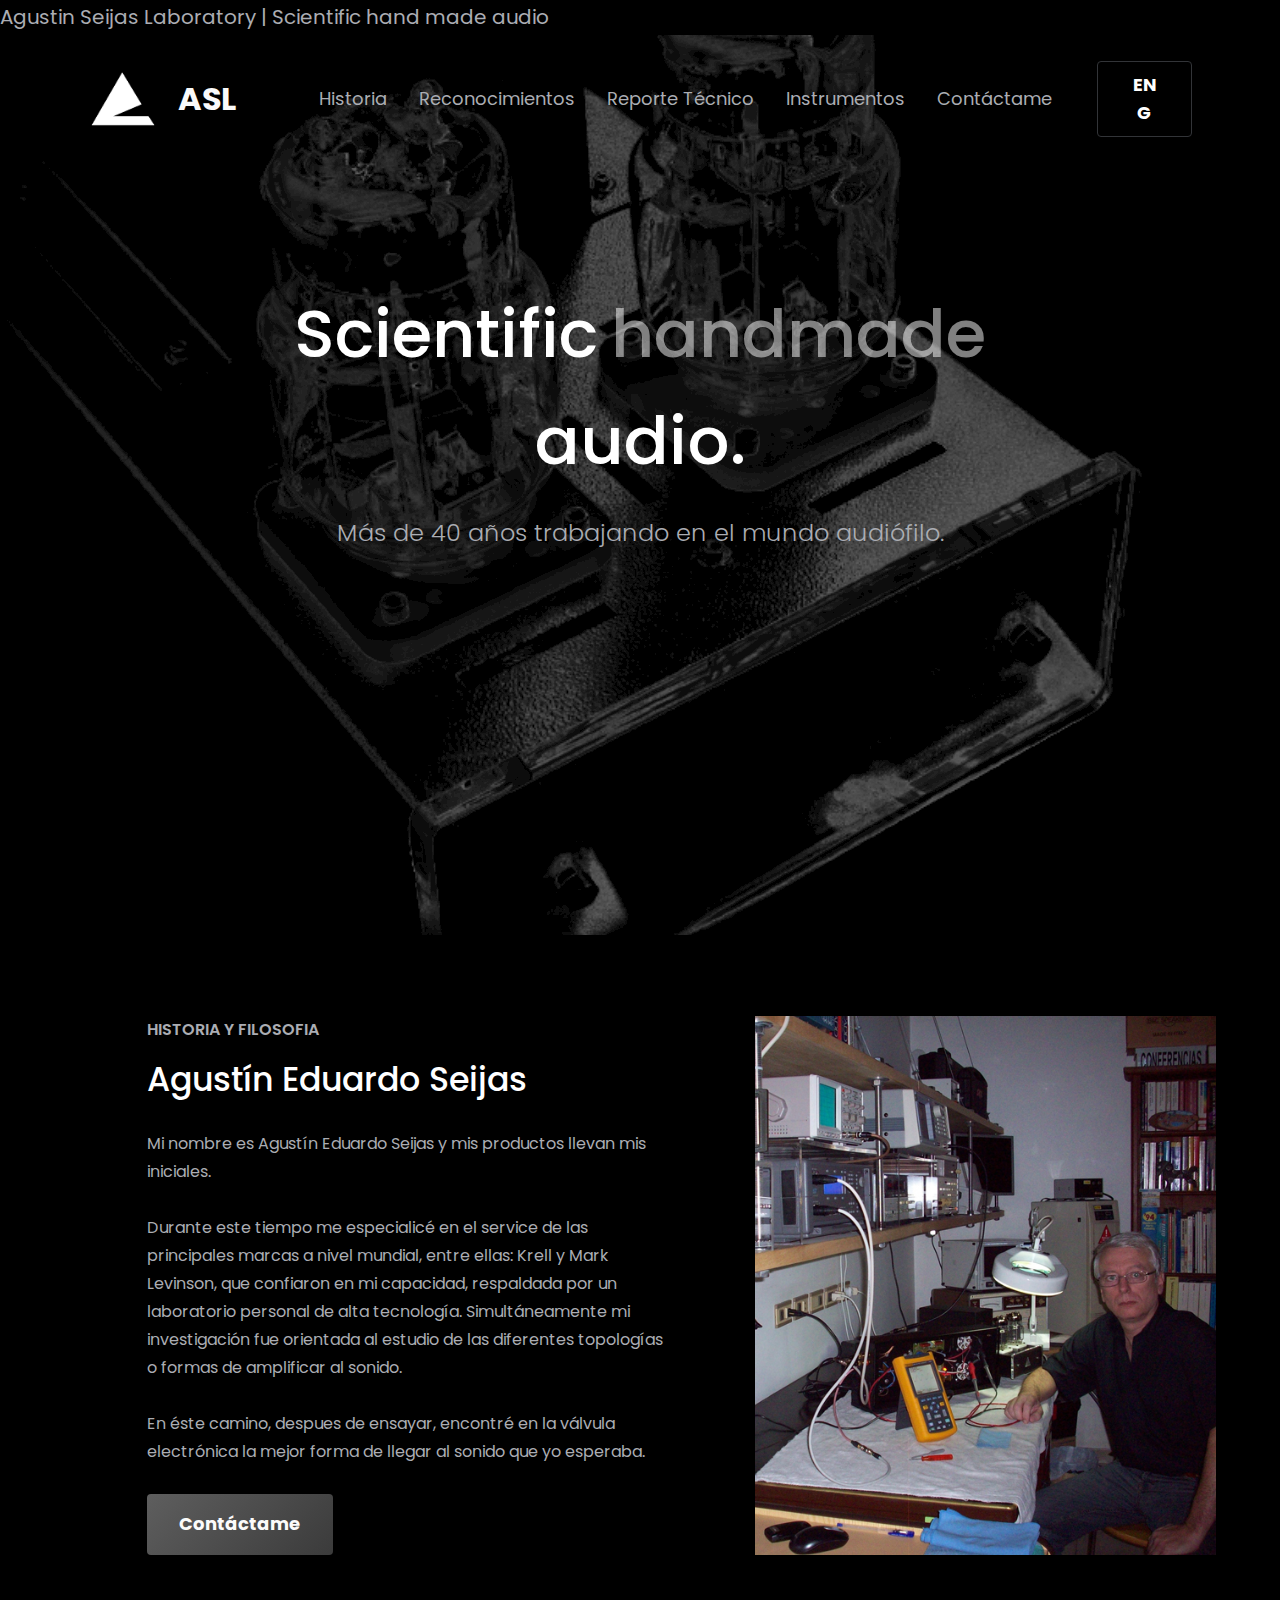
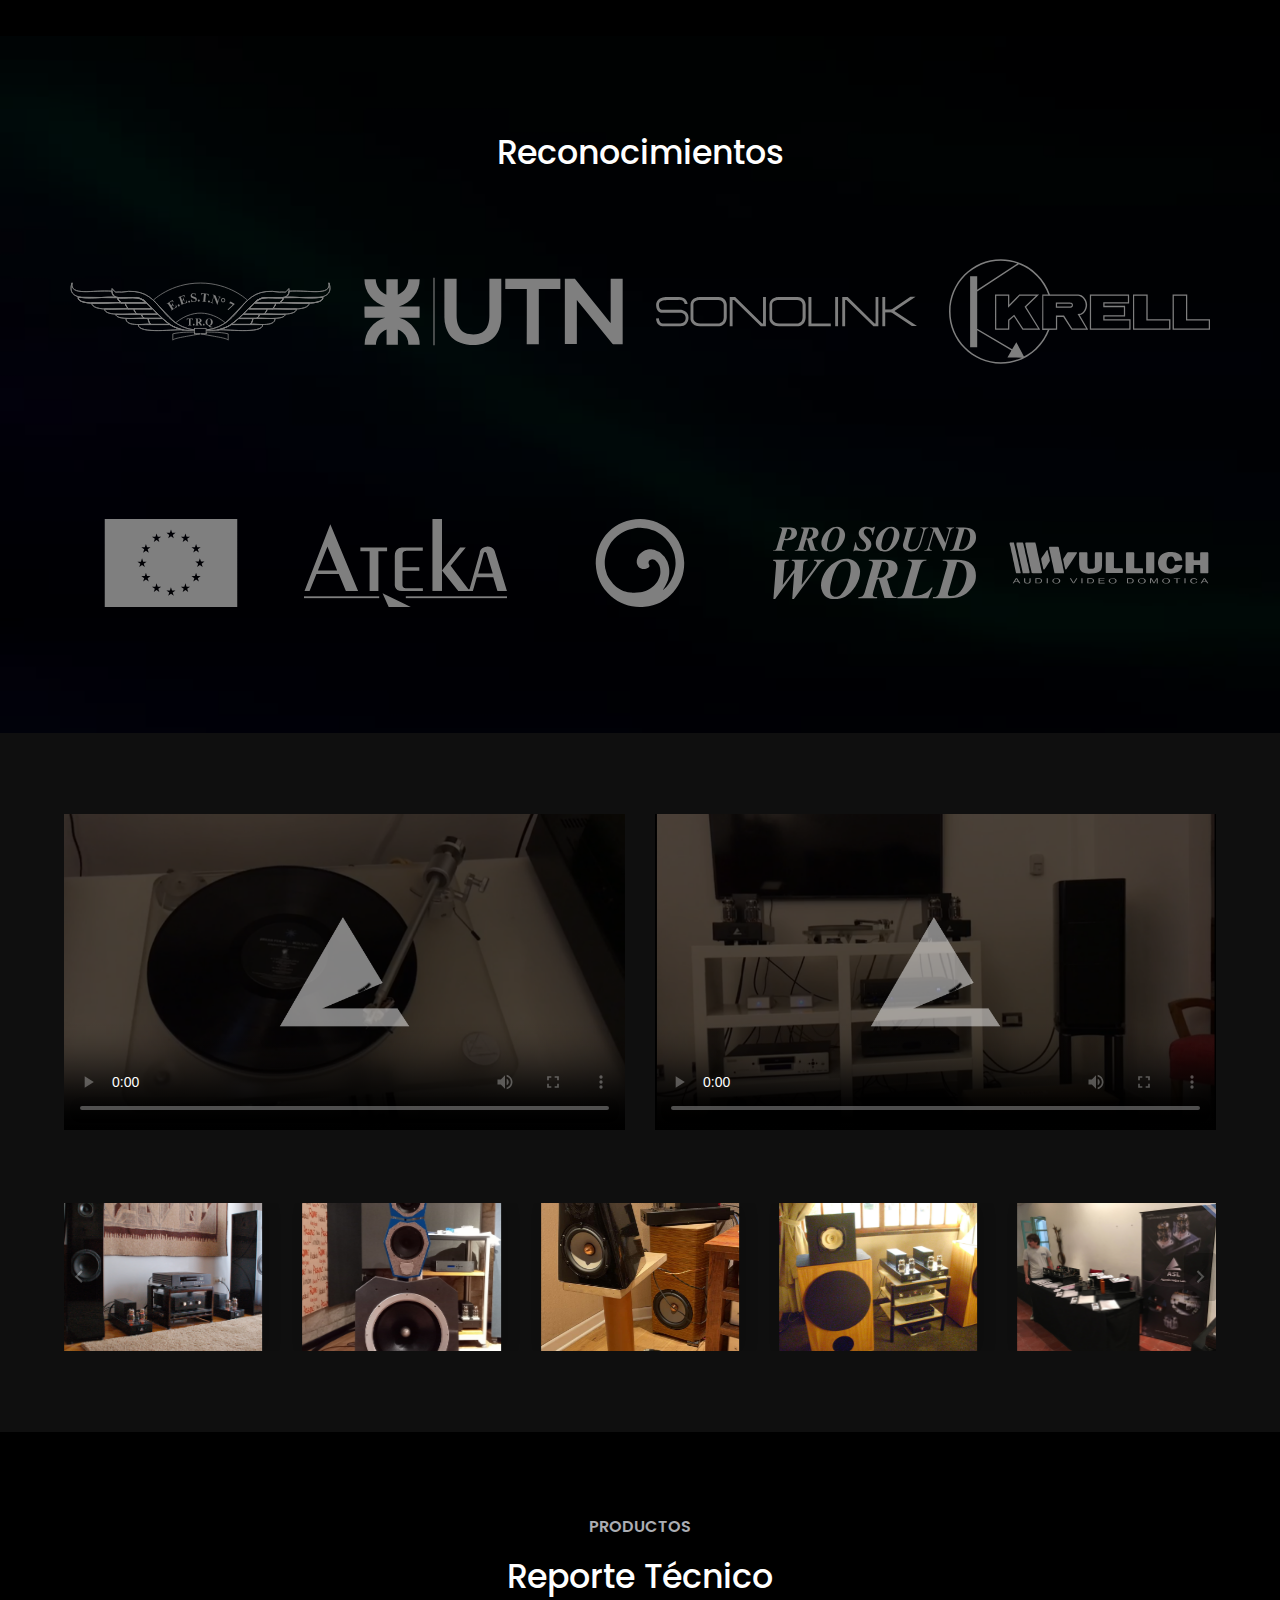
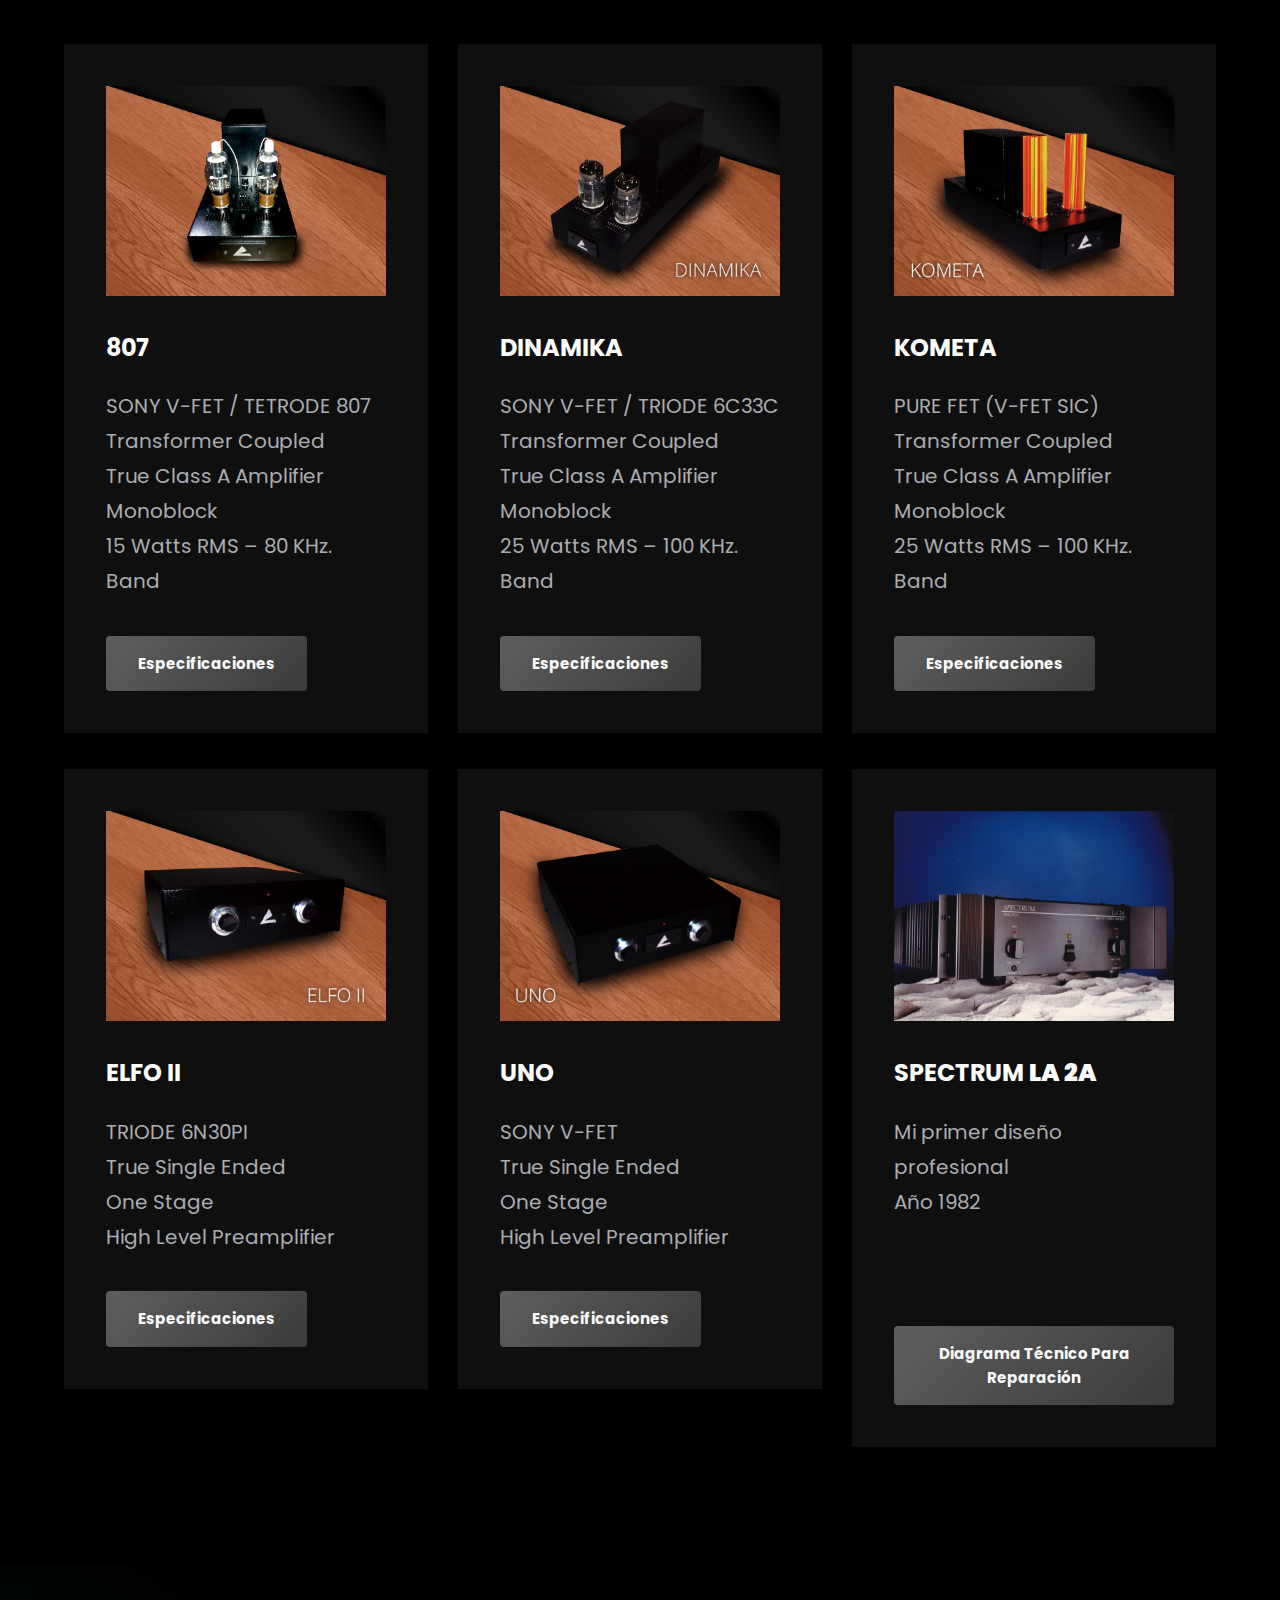
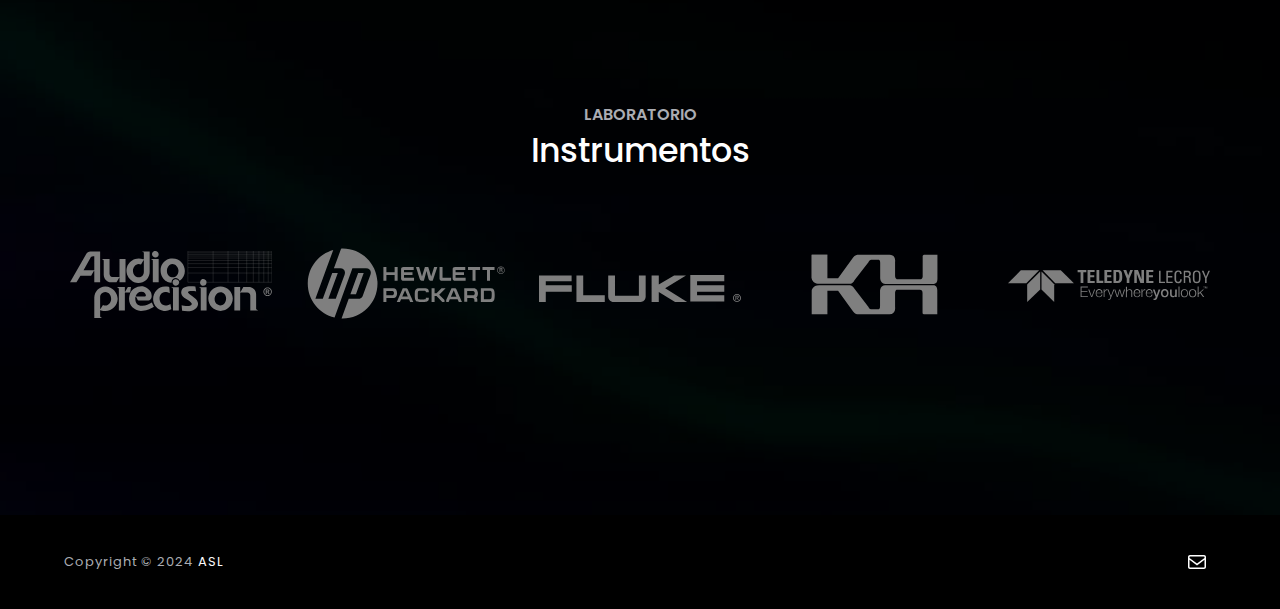
==== commit f9cadceb: "update" ====
--- a/index.html
+++ b/index.html
@@ -2,11 +2,11 @@
 window._wpemojiSettings = {"baseUrl":"https:\/\/s.w.org\/images\/core\/emoji\/14.0.0\/72x72\/","ext":".png","svgUrl":"https:\/\/s.w.org\/images\/core\/emoji\/14.0.0\/svg\/","svgExt":".svg","source":{"concatemoji":"./wp-includes\/js\/wp-emoji-release.min.js?ver=6.4.3"}};
 /*! This file is auto-generated */
 !function(i,n){var o,s,e;function c(e){try{var t={supportTests:e,timestamp:(new Date).valueOf()};sessionStorage.setItem(o,JSON.stringify(t))}catch(e){}}function p(e,t,n){e.clearRect(0,0,e.canvas.width,e.canvas.height),e.fillText(t,0,0);var t=new Uint32Array(e.getImageData(0,0,e.canvas.width,e.canvas.height).data),r=(e.clearRect(0,0,e.canvas.width,e.canvas.height),e.fillText(n,0,0),new Uint32Array(e.getImageData(0,0,e.canvas.width,e.canvas.height).data));return t.every(function(e,t){return e===r[t]})}function u(e,t,n){switch(t){case"flag":return n(e,"\ud83c\udff3\ufe0f\u200d\u26a7\ufe0f","\ud83c\udff3\ufe0f\u200b\u26a7\ufe0f")?!1:!n(e,"\ud83c\uddfa\ud83c\uddf3","\ud83c\uddfa\u200b\ud83c\uddf3")&&!n(e,"\ud83c\udff4\udb40\udc67\udb40\udc62\udb40\udc65\udb40\udc6e\udb40\udc67\udb40\udc7f","\ud83c\udff4\u200b\udb40\udc67\u200b\udb40\udc62\u200b\udb40\udc65\u200b\udb40\udc6e\u200b\udb40\udc67\u200b\udb40\udc7f");case"emoji":return!n(e,"\ud83e\udef1\ud83c\udffb\u200d\ud83e\udef2\ud83c\udfff","\ud83e\udef1\ud83c\udffb\u200b\ud83e\udef2\ud83c\udfff")}return!1}function f(e,t,n){var r="undefined"!=typeof WorkerGlobalScope&&self instanceof WorkerGlobalScope?new OffscreenCanvas(300,150):i.createElement("canvas"),a=r.getContext("2d",{willReadFrequently:!0}),o=(a.textBaseline="top",a.font="600 32px Arial",{});return e.forEach(function(e){o[e]=t(a,e,n)}),o}function t(e){var t=i.createElement("script");t.src=e,t.defer=!0,i.head.appendChild(t)}"undefined"!=typeof Promise&&(o="wpEmojiSettingsSupports",s=["flag","emoji"],n.supports={everything:!0,everythingExceptFlag:!0},e=new Promise(function(e){i.addEventListener("DOMContentLoaded",e,{once:!0})}),new Promise(function(t){var n=function(){try{var e=JSON.parse(sessionStorage.getItem(o));if("object"==typeof e&&"number"==typeof e.timestamp&&(new Date).valueOf()<e.timestamp+604800&&"object"==typeof e.supportTests)return e.supportTests}catch(e){}return null}();if(!n){if("undefined"!=typeof Worker&&"undefined"!=typeof OffscreenCanvas&&"undefined"!=typeof URL&&URL.createObjectURL&&"undefined"!=typeof Blob)try{var e="postMessage("+f.toString()+"("+[JSON.stringify(s),u.toString(),p.toString()].join(",")+"));",r=new Blob([e],{type:"text/javascript"}),a=new Worker(URL.createObjectURL(r),{name:"wpTestEmojiSupports"});return void(a.onmessage=function(e){c(n=e.data),a.terminate(),t(n)})}catch(e){}c(n=f(s,u,p))}t(n)}).then(function(e){for(var t in e)n.supports[t]=e[t],n.supports.everything=n.supports.everything&&n.supports[t],"flag"!==t&&(n.supports.everythingExceptFlag=n.supports.everythingExceptFlag&&n.supports[t]);n.supports.everythingExceptFlag=n.supports.everythingExceptFlag&&!n.supports.flag,n.DOMReady=!1,n.readyCallback=function(){n.DOMReady=!0}}).then(function(){return e}).then(function(){var e;n.supports.everything||(n.readyCallback(),(e=n.source||{}).concatemoji?t(e.concatemoji):e.wpemoji&&e.twemoji&&(t(e.twemoji),t(e.wpemoji)))}))}((window,document),window._wpemojiSettings);
-</script> <style id='wp-block-site-logo-inline-css'> .wp-block-site-logo{box-sizing:border-box;line-height:0}.wp-block-site-logo a{display:inline-block;line-height:0}.wp-block-site-logo.is-default-size img{height:auto;width:120px}.wp-block-site-logo img{height:auto;max-width:100%}.wp-block-site-logo a,.wp-block-site-logo img{border-radius:inherit}.wp-block-site-logo.aligncenter{margin-left:auto;margin-right:auto;text-align:center}.wp-block-site-logo.is-style-rounded{border-radius:9999px} </style> <style id='wp-block-site-title-inline-css'> .wp-block-site-title a{color:inherit} .wp-block-site-title{color: var(--wp--preset--color--foreground);font-size: var(--wp--preset--font-size--large);font-weight: var(--wp--custom--typography--font-weight--bold);line-height: var(--wp--custom--typography--line-height--normal);} .wp-block-site-title a:where(:not(.wp-element-button)){color: var(--wp--preset--color--foreground);} </style> <style id='wp-block-group-inline-css'> .wp-block-group{box-sizing:border-box} </style> <style id='wp-block-group-theme-inline-css'> :where(.wp-block-group.has-background){padding:1.25em 2.375em} </style> <style id='wp-block-navigation-link-inline-css'> .wp-block-navigation .wp-block-navigation-item__label{overflow-wrap:break-word}.wp-block-navigation .wp-block-navigation-item__description{display:none} </style> <link rel='stylesheet' id='wp-block-navigation-css' href='./css/navigation-style.min.css' media='all' /> <style id='wp-block-navigation-inline-css'> .wp-block-navigation{color: var(--wp--preset--color--body-text);font-size: var(--wp--preset--font-size--upper-heading);font-weight: var(--wp--custom--typography--font-weight--regular);line-height: var(--wp--custom--typography--line-height--heading-six);text-transform: capitalize;} .wp-block-navigation a:where(:not(.wp-element-button)){color: inherit;} </style> <style id='wp-block-button-inline-css'> .wp-block-button__link{box-sizing:border-box;cursor:pointer;display:inline-block;text-align:center;word-break:break-word}.wp-block-button__link.aligncenter{text-align:center}.wp-block-button__link.alignright{text-align:right}:where(.wp-block-button__link){border-radius:9999px;box-shadow:none;padding:calc(.667em + 2px) calc(1.333em + 2px);text-decoration:none}.wp-block-button[style*=text-decoration] .wp-block-button__link{text-decoration:inherit}.wp-block-buttons>.wp-block-button.has-custom-width{max-width:none}.wp-block-buttons>.wp-block-button.has-custom-width .wp-block-button__link{width:100%}.wp-block-buttons>.wp-block-button.has-custom-font-size .wp-block-button__link{font-size:inherit}.wp-block-buttons>.wp-block-button.wp-block-button__width-25{width:calc(25% - var(--wp--style--block-gap, .5em)*.75)}.wp-block-buttons>.wp-block-button.wp-block-button__width-50{width:calc(50% - var(--wp--style--block-gap, .5em)*.5)}.wp-block-buttons>.wp-block-button.wp-block-button__width-75{width:calc(75% - var(--wp--style--block-gap, .5em)*.25)}.wp-block-buttons>.wp-block-button.wp-block-button__width-100{flex-basis:100%;width:100%}.wp-block-buttons.is-vertical>.wp-block-button.wp-block-button__width-25{width:25%}.wp-block-buttons.is-vertical>.wp-block-button.wp-block-button__width-50{width:50%}.wp-block-buttons.is-vertical>.wp-block-button.wp-block-button__width-75{width:75%}.wp-block-button.is-style-squared,.wp-block-button__link.wp-block-button.is-style-squared{border-radius:0}.wp-block-button.no-border-radius,.wp-block-button__link.no-border-radius{border-radius:0!important}.wp-block-button .wp-block-button__link.is-style-outline,.wp-block-button.is-style-outline>.wp-block-button__link{border:2px solid;padding:.667em 1.333em}.wp-block-button .wp-block-button__link.is-style-outline:not(.has-text-color),.wp-block-button.is-style-outline>.wp-block-button__link:not(.has-text-color){color:currentColor}.wp-block-button .wp-block-button__link.is-style-outline:not(.has-background),.wp-block-button.is-style-outline>.wp-block-button__link:not(.has-background){background-color:transparent;background-image:none}.wp-block-button .wp-block-button__link:where(.has-border-color){border-width:initial}.wp-block-button .wp-block-button__link:where([style*=border-top-color]){border-top-width:medium}.wp-block-button .wp-block-button__link:where([style*=border-right-color]){border-right-width:medium}.wp-block-button .wp-block-button__link:where([style*=border-bottom-color]){border-bottom-width:medium}.wp-block-button .wp-block-button__link:where([style*=border-left-color]){border-left-width:medium}.wp-block-button .wp-block-button__link:where([style*=border-style]){border-width:initial}.wp-block-button .wp-block-button__link:where([style*=border-top-style]){border-top-width:medium}.wp-block-button .wp-block-button__link:where([style*=border-right-style]){border-right-width:medium}.wp-block-button .wp-block-button__link:where([style*=border-bottom-style]){border-bottom-width:medium}.wp-block-button .wp-block-button__link:where([style*=border-left-style]){border-left-width:medium} .wp-block-button .wp-block-button__link{background: linear-gradient(135deg,rgb(94,94,94) 0%,rgb(59,59,59) 100%);border-radius: 4px;color: var(--wp--preset--color--color-light);font-size: var(--wp--preset--font-size--upper-heading);font-weight: var(--wp--custom--typography--font-weight--bold);line-height: var(--wp--custom--typography--line-height--heading-six);margin-top: 0.8rem;padding-top: clamp(12px, 2.5vw, 16px);padding-right: clamp(21px, 2.5vw, 35px);padding-bottom: clamp(12px, 2.5vw, 16px);padding-left: clamp(21px, 2.5vw, 35px);text-transform: capitalize;} </style> <style id='wp-block-buttons-inline-css'> .wp-block-buttons.is-vertical{flex-direction:column}.wp-block-buttons.is-vertical>.wp-block-button:last-child{margin-bottom:0}.wp-block-buttons>.wp-block-button{display:inline-block;margin:0}.wp-block-buttons.is-content-justification-left{justify-content:flex-start}.wp-block-buttons.is-content-justification-left.is-vertical{align-items:flex-start}.wp-block-buttons.is-content-justification-center{justify-content:center}.wp-block-buttons.is-content-justification-center.is-vertical{align-items:center}.wp-block-buttons.is-content-justification-right{justify-content:flex-end}.wp-block-buttons.is-content-justification-right.is-vertical{align-items:flex-end}.wp-block-buttons.is-content-justification-space-between{justify-content:space-between}.wp-block-buttons.aligncenter{text-align:center}.wp-block-buttons:not(.is-content-justification-space-between,.is-content-justification-right,.is-content-justification-left,.is-content-justification-center) .wp-block-button.aligncenter{margin-left:auto;margin-right:auto;width:100%}.wp-block-buttons[style*=text-decoration] .wp-block-button,.wp-block-buttons[style*=text-decoration] .wp-block-button__link{text-decoration:inherit}.wp-block-buttons.has-custom-font-size .wp-block-button__link{font-size:inherit}.wp-block-button.aligncenter{text-align:center} </style> <style id='wp-block-spacer-inline-css'> .wp-block-spacer{clear:both} </style> <link rel='stylesheet' id='wp-block-social-links-css' href='./css/social-links-style.min.css' media='all' /> <style id='wp-block-template-part-theme-inline-css'> .wp-block-template-part.has-background{margin-bottom:0;margin-top:0;padding:1.25em 2.375em} </style> <style id='wp-block-heading-inline-css'> h1.has-background,h2.has-background,h3.has-background,h4.has-background,h5.has-background,h6.has-background{padding:1.25em 2.375em}h1.has-text-align-left[style*=writing-mode]:where([style*=vertical-lr]),h1.has-text-align-right[style*=writing-mode]:where([style*=vertical-rl]),h2.has-text-align-left[style*=writing-mode]:where([style*=vertical-lr]),h2.has-text-align-right[style*=writing-mode]:where([style*=vertical-rl]),h3.has-text-align-left[style*=writing-mode]:where([style*=vertical-lr]),h3.has-text-align-right[style*=writing-mode]:where([style*=vertical-rl]),h4.has-text-align-left[style*=writing-mode]:where([style*=vertical-lr]),h4.has-text-align-right[style*=writing-mode]:where([style*=vertical-rl]),h5.has-text-align-left[style*=writing-mode]:where([style*=vertical-lr]),h5.has-text-align-right[style*=writing-mode]:where([style*=vertical-rl]),h6.has-text-align-left[style*=writing-mode]:where([style*=vertical-lr]),h6.has-text-align-right[style*=writing-mode]:where([style*=vertical-rl]){rotate:180deg} .wp-block-heading{color: var(--wp--preset--color--foreground);font-weight: var(--wp--custom--typography--font-weight--bold);margin-top: 0px;margin-bottom: 0px;} </style> <style id='wp-block-paragraph-inline-css'> .is-small-text{font-size:.875em}.is-regular-text{font-size:1em}.is-large-text{font-size:2.25em}.is-larger-text{font-size:3em}.has-drop-cap:not(:focus):first-letter{float:left;font-size:8.4em;font-style:normal;font-weight:100;line-height:.68;margin:.05em .1em 0 0;text-transform:uppercase}body.rtl .has-drop-cap:not(:focus):first-letter{float:none;margin-left:.1em}p.has-drop-cap.has-background{overflow:hidden}p.has-background{padding:1.25em 2.375em}:where(p.has-text-color:not(.has-link-color)) a{color:inherit}p.has-text-align-left[style*="writing-mode:vertical-lr"],p.has-text-align-right[style*="writing-mode:vertical-rl"]{rotate:180deg} </style> <link rel='stylesheet' id='wp-block-cover-css' href='./css/cover-style.min.css' media='all' /> <style id='wp-block-media-text-inline-css'> .wp-block-media-text{box-sizing:border-box;   /*!rtl:begin:ignore*/direction:ltr;   /*!rtl:end:ignore*/display:grid;grid-template-columns:50% 1fr;grid-template-rows:auto}.wp-block-media-text.has-media-on-the-right{grid-template-columns:1fr 50%}.wp-block-media-text.is-vertically-aligned-top .wp-block-media-text__content,.wp-block-media-text.is-vertically-aligned-top .wp-block-media-text__media{align-self:start}.wp-block-media-text .wp-block-media-text__content,.wp-block-media-text .wp-block-media-text__media,.wp-block-media-text.is-vertically-aligned-center .wp-block-media-text__content,.wp-block-media-text.is-vertically-aligned-center .wp-block-media-text__media{align-self:center}.wp-block-media-text.is-vertically-aligned-bottom .wp-block-media-text__content,.wp-block-media-text.is-vertically-aligned-bottom .wp-block-media-text__media{align-self:end}.wp-block-media-text .wp-block-media-text__media{   /*!rtl:begin:ignore*/grid-column:1;grid-row:1;   /*!rtl:end:ignore*/margin:0}.wp-block-media-text .wp-block-media-text__content{direction:ltr;   /*!rtl:begin:ignore*/grid-column:2;grid-row:1;   /*!rtl:end:ignore*/padding:0 8%;word-break:break-word}.wp-block-media-text.has-media-on-the-right .wp-block-media-text__media{   /*!rtl:begin:ignore*/grid-column:2;grid-row:1   /*!rtl:end:ignore*/}.wp-block-media-text.has-media-on-the-right .wp-block-media-text__content{   /*!rtl:begin:ignore*/grid-column:1;grid-row:1   /*!rtl:end:ignore*/}.wp-block-media-text__media img,.wp-block-media-text__media video{height:auto;max-width:unset;vertical-align:middle;width:100%}.wp-block-media-text.is-image-fill .wp-block-media-text__media{background-size:cover;height:100%;min-height:250px}.wp-block-media-text.is-image-fill .wp-block-media-text__media>a{display:block;height:100%}.wp-block-media-text.is-image-fill .wp-block-media-text__media img{clip:rect(0,0,0,0);border:0;height:1px;margin:-1px;overflow:hidden;padding:0;position:absolute;width:1px}@media (max-width:600px){.wp-block-media-text.is-stacked-on-mobile{grid-template-columns:100%!important}.wp-block-media-text.is-stacked-on-mobile .wp-block-media-text__media{grid-column:1;grid-row:1}.wp-block-media-text.is-stacked-on-mobile .wp-block-media-text__content{grid-column:1;grid-row:2}} </style> <link rel='stylesheet' id='wp-block-image-css' href='./css/image-style.min.css' media='all' /> <style id='wp-block-image-theme-inline-css'> .wp-block-image figcaption{color:#555;font-size:13px;text-align:center}.is-dark-theme .wp-block-image figcaption{color:hsla(0,0%,100%,.65)}.wp-block-image{margin:0 0 1em} </style> <link rel='stylesheet' id='kadence-blocks-column-css' href='./css/kadence-blocks-dist-style-blocks-column.css' media='all' /> <link rel='stylesheet' id='kadence-blocks-rowlayout-css' href='./css/kadence-blocks-dist-style-blocks-rowlayout.css' media='all' /> <style id='wp-block-video-inline-css'> .wp-block-video{box-sizing:border-box}.wp-block-video video{vertical-align:middle;width:100%}@supports (position:sticky){.wp-block-video [poster]{object-fit:cover}}.wp-block-video.aligncenter{text-align:center}.wp-block-video figcaption{margin-bottom:1em;margin-top:.5em} </style> <style id='wp-block-video-theme-inline-css'> .wp-block-video figcaption{color:#555;font-size:13px;text-align:center}.is-dark-theme .wp-block-video figcaption{color:hsla(0,0%,100%,.65)}.wp-block-video{margin:0 0 1em} </style> <style id='wp-block-columns-inline-css'> .wp-block-columns{align-items:normal!important;box-sizing:border-box;display:flex;flex-wrap:wrap!important}@media (min-width:782px){.wp-block-columns{flex-wrap:nowrap!important}}.wp-block-columns.are-vertically-aligned-top{align-items:flex-start}.wp-block-columns.are-vertically-aligned-center{align-items:center}.wp-block-columns.are-vertically-aligned-bottom{align-items:flex-end}@media (max-width:781px){.wp-block-columns:not(.is-not-stacked-on-mobile)>.wp-block-column{flex-basis:100%!important}}@media (min-width:782px){.wp-block-columns:not(.is-not-stacked-on-mobile)>.wp-block-column{flex-basis:0;flex-grow:1}.wp-block-columns:not(.is-not-stacked-on-mobile)>.wp-block-column[style*=flex-basis]{flex-grow:0}}.wp-block-columns.is-not-stacked-on-mobile{flex-wrap:nowrap!important}.wp-block-columns.is-not-stacked-on-mobile>.wp-block-column{flex-basis:0;flex-grow:1}.wp-block-columns.is-not-stacked-on-mobile>.wp-block-column[style*=flex-basis]{flex-grow:0}:where(.wp-block-columns){margin-bottom:1.75em}:where(.wp-block-columns.has-background){padding:1.25em 2.375em}.wp-block-column{flex-grow:1;min-width:0;overflow-wrap:break-word;word-break:break-word}.wp-block-column.is-vertically-aligned-top{align-self:flex-start}.wp-block-column.is-vertically-aligned-center{align-self:center}.wp-block-column.is-vertically-aligned-bottom{align-self:flex-end}.wp-block-column.is-vertically-aligned-stretch{align-self:stretch}.wp-block-column.is-vertically-aligned-bottom,.wp-block-column.is-vertically-aligned-center,.wp-block-column.is-vertically-aligned-top{width:100%} </style> <link rel='stylesheet' id='kadence-blocks-advancedgallery-css' href='./css/kadence-blocks-dist-style-blocks-advancedgallery.css' media='all' /> <link rel='stylesheet' id='kadence-kb-splide-css' href='./css/kadence-blocks-includes-assets-css-kadence-splide.min.css' media='all' /> <link rel='stylesheet' id='kadence-blocks-splide-css' href='./css/kadence-blocks-includes-assets-css-kb-blocks-splide.min.css' media='all' /> <link rel='stylesheet' id='kadence-glightbox-css' href='./css/kadence-blocks-includes-assets-css-kb-glightbox.min.css' media='all' /> <style id='wp-emoji-styles-inline-css'>  	img.wp-smiley, img.emoji { 		display: inline !important; 		border: none !important; 		box-shadow: none !important; 		height: 1em !important; 		width: 1em !important; 		margin: 0 0.07em !important; 		vertical-align: -0.1em !important; 		background: none !important; 		padding: 0 !important; 	} </style> <style id='wp-block-library-inline-css'> :root{--wp-admin-theme-color:#007cba;--wp-admin-theme-color--rgb:0,124,186;--wp-admin-theme-color-darker-10:#006ba1;--wp-admin-theme-color-darker-10--rgb:0,107,161;--wp-admin-theme-color-darker-20:#005a87;--wp-admin-theme-color-darker-20--rgb:0,90,135;--wp-admin-border-width-focus:2px;--wp-block-synced-color:#7a00df;--wp-block-synced-color--rgb:122,0,223}@media (min-resolution:192dpi){:root{--wp-admin-border-width-focus:1.5px}}.wp-element-button{cursor:pointer}:root{--wp--preset--font-size--normal:16px;--wp--preset--font-size--huge:42px}:root .has-very-light-gray-background-color{background-color:#eee}:root .has-very-dark-gray-background-color{background-color:#313131}:root .has-very-light-gray-color{color:#eee}:root .has-very-dark-gray-color{color:#313131}:root .has-vivid-green-cyan-to-vivid-cyan-blue-gradient-background{background:linear-gradient(135deg,#00d084,#0693e3)}:root .has-purple-crush-gradient-background{background:linear-gradient(135deg,#34e2e4,#4721fb 50%,#ab1dfe)}:root .has-hazy-dawn-gradient-background{background:linear-gradient(135deg,#faaca8,#dad0ec)}:root .has-subdued-olive-gradient-background{background:linear-gradient(135deg,#fafae1,#67a671)}:root .has-atomic-cream-gradient-background{background:linear-gradient(135deg,#fdd79a,#004a59)}:root .has-nightshade-gradient-background{background:linear-gradient(135deg,#330968,#31cdcf)}:root .has-midnight-gradient-background{background:linear-gradient(135deg,#020381,#2874fc)}.has-regular-font-size{font-size:1em}.has-larger-font-size{font-size:2.625em}.has-normal-font-size{font-size:var(--wp--preset--font-size--normal)}.has-huge-font-size{font-size:var(--wp--preset--font-size--huge)}.has-text-align-center{text-align:center}.has-text-align-left{text-align:left}.has-text-align-right{text-align:right}#end-resizable-editor-section{display:none}.aligncenter{clear:both}.items-justified-left{justify-content:flex-start}.items-justified-center{justify-content:center}.items-justified-right{justify-content:flex-end}.items-justified-space-between{justify-content:space-between}.screen-reader-text{clip:rect(1px,1px,1px,1px);word-wrap:normal!important;border:0;-webkit-clip-path:inset(50%);clip-path:inset(50%);height:1px;margin:-1px;overflow:hidden;padding:0;position:absolute;width:1px}.screen-reader-text:focus{clip:auto!important;background-color:#ddd;-webkit-clip-path:none;clip-path:none;color:#444;display:block;font-size:1em;height:auto;left:5px;line-height:normal;padding:15px 23px 14px;text-decoration:none;top:5px;width:auto;z-index:100000}html :where(.has-border-color){border-style:solid}html :where([style*=border-top-color]){border-top-style:solid}html :where([style*=border-right-color]){border-right-style:solid}html :where([style*=border-bottom-color]){border-bottom-style:solid}html :where([style*=border-left-color]){border-left-style:solid}html :where([style*=border-width]){border-style:solid}html :where([style*=border-top-width]){border-top-style:solid}html :where([style*=border-right-width]){border-right-style:solid}html :where([style*=border-bottom-width]){border-bottom-style:solid}html :where([style*=border-left-width]){border-left-style:solid}html :where(img[class*=wp-image-]){height:auto;max-width:100%}:where(figure){margin:0 0 1em}html :where(.is-position-sticky){--wp-admin--admin-bar--position-offset:var(--wp-admin--admin-bar--height,0px)}@media screen and (max-width:600px){html :where(.is-position-sticky){--wp-admin--admin-bar--position-offset:0px}} </style> <style id='global-styles-inline-css'> body{--wp--preset--color--black: #000000;--wp--preset--color--cyan-bluish-gray: #abb8c3;--wp--preset--color--white: #ffffff;--wp--preset--color--pale-pink: #f78da7;--wp--preset--color--vivid-red: #cf2e2e;--wp--preset--color--luminous-vivid-orange: #ff6900;--wp--preset--color--luminous-vivid-amber: #fcb900;--wp--preset--color--light-green-cyan: #7bdcb5;--wp--preset--color--vivid-green-cyan: #00d084;--wp--preset--color--pale-cyan-blue: #8ed1fc;--wp--preset--color--vivid-cyan-blue: #0693e3;--wp--preset--color--vivid-purple: #9b51e0;--wp--preset--color--background: #0A0C11;--wp--preset--color--foreground: #ffffff;--wp--preset--color--primary: #2292b1;--wp--preset--color--secondary: #222222;--wp--preset--color--tertiary: #0a0a0a;--wp--preset--color--text-link: #fafafa;--wp--preset--color--body-text: #abadb3;--wp--preset--color--meta: #666666;--wp--preset--color--border-color: #323438;--wp--preset--color--color-light: #fbfbfb;--wp--preset--color--color-dark: #000000;--wp--preset--color--footer-text: #999999;--wp--preset--color--footer-border-dark: #313131;--wp--preset--color--gray: #cccccc;--wp--preset--color--patrick-blue: #1b3385;--wp--preset--color--blue-green: #25c5c9;--wp--preset--gradient--vivid-cyan-blue-to-vivid-purple: linear-gradient(135deg,rgba(6,147,227,1) 0%,rgb(155,81,224) 100%);--wp--preset--gradient--light-green-cyan-to-vivid-green-cyan: linear-gradient(135deg,rgb(122,220,180) 0%,rgb(0,208,130) 100%);--wp--preset--gradient--luminous-vivid-amber-to-luminous-vivid-orange: linear-gradient(135deg,rgba(252,185,0,1) 0%,rgba(255,105,0,1) 100%);--wp--preset--gradient--luminous-vivid-orange-to-vivid-red: linear-gradient(135deg,rgba(255,105,0,1) 0%,rgb(207,46,46) 100%);--wp--preset--gradient--very-light-gray-to-cyan-bluish-gray: linear-gradient(135deg,rgb(238,238,238) 0%,rgb(169,184,195) 100%);--wp--preset--gradient--cool-to-warm-spectrum: linear-gradient(135deg,rgb(74,234,220) 0%,rgb(151,120,209) 20%,rgb(207,42,186) 40%,rgb(238,44,130) 60%,rgb(251,105,98) 80%,rgb(254,248,76) 100%);--wp--preset--gradient--blush-light-purple: linear-gradient(135deg,rgb(255,206,236) 0%,rgb(152,150,240) 100%);--wp--preset--gradient--blush-bordeaux: linear-gradient(135deg,rgb(254,205,165) 0%,rgb(254,45,45) 50%,rgb(107,0,62) 100%);--wp--preset--gradient--luminous-dusk: linear-gradient(135deg,rgb(255,203,112) 0%,rgb(199,81,192) 50%,rgb(65,88,208) 100%);--wp--preset--gradient--pale-ocean: linear-gradient(135deg,rgb(255,245,203) 0%,rgb(182,227,212) 50%,rgb(51,167,181) 100%);--wp--preset--gradient--electric-grass: linear-gradient(135deg,rgb(202,248,128) 0%,rgb(113,206,126) 100%);--wp--preset--gradient--midnight: linear-gradient(135deg,rgb(2,3,129) 0%,rgb(40,116,252) 100%);--wp--preset--gradient--horizontal-patrick-blue-to-blue-green: linear-gradient(to right,var(--wp--preset--color--patrick-blue) 0%,var(--wp--preset--color--blue-green) 100%);--wp--preset--font-size--small: 15px;--wp--preset--font-size--medium: 16px;--wp--preset--font-size--large: clamp(24px,4.2vw,32px);--wp--preset--font-size--x-large: 42px;--wp--preset--font-size--tiny: 13px;--wp--preset--font-size--extra-small: 14px;--wp--preset--font-size--upper-heading: 18px;--wp--preset--font-size--normal: clamp(18px,1.6vw,20px);--wp--preset--font-size--content-heading: clamp(22px,3vw,24px);--wp--preset--font-size--extra-large: clamp(28px,6vw,36px);--wp--preset--font-size--product-heading: clamp(32px,4.8vw,42px);--wp--preset--font-size--huge: clamp(42px,5.2vw,80px);--wp--preset--font-size--colossal: clamp(46px,5.2vw,110px);--wp--preset--font-family--poppins: "Poppins", serif;--wp--preset--spacing--20: 0.44rem;--wp--preset--spacing--30: 0.67rem;--wp--preset--spacing--40: 1rem;--wp--preset--spacing--50: 1.5rem;--wp--preset--spacing--60: 2.25rem;--wp--preset--spacing--70: 3.38rem;--wp--preset--spacing--80: 5.06rem;--wp--preset--shadow--natural: 6px 6px 9px rgba(0, 0, 0, 0.2);--wp--preset--shadow--deep: 12px 12px 50px rgba(0, 0, 0, 0.4);--wp--preset--shadow--sharp: 6px 6px 0px rgba(0, 0, 0, 0.2);--wp--preset--shadow--outlined: 6px 6px 0px -3px rgba(255, 255, 255, 1), 6px 6px rgba(0, 0, 0, 1);--wp--preset--shadow--crisp: 6px 6px 0px rgba(0, 0, 0, 1);--wp--custom--spacing--tiny: clamp(21px, 2vw, 28px);--wp--custom--spacing--extra-small: clamp(28px, 3.5vw, 35px);--wp--custom--spacing--wp-comment-horizontal: clamp(30px, 3.7vw, 70px);--wp--custom--spacing--wp-comment-vertical: clamp(30px, 3.5vw, 49px);--wp--custom--spacing--wp-block-sidebar: clamp(7px,3.5vw,60px);--wp--custom--spacing--wp-block-sidebar-widget: clamp(35px, 3.5vw, 49px);--wp--custom--spacing--wp-block-page-numbers: clamp(49px, 3.3vw, 63px);--wp--custom--spacing--wp-footer-vertical: clamp(30px, 4vw, 70px);--wp--custom--spacing--normal: clamp(30px, 3.5vw, 40px);--wp--custom--spacing--small: max(1.75rem, 5vw);--wp--custom--spacing--medium: clamp(2rem, 8vw, calc(4 * var(--wp--style--block-gap)));--wp--custom--spacing--large: clamp(3.5rem, 10vw, 5.0625rem);--wp--custom--spacing--outer: var(--wp--custom--spacing--small, 1.25rem);--wp--custom--spacing--section-block-top: clamp(42px, 7.5vw, 140px);--wp--custom--spacing--section-block-bottom: clamp(12px, 5.5vw, 70px);--wp--custom--spacing--section-pricing-content: clamp(21px, 5.5vw, 42px);--wp--custom--spacing--main-block-gap: clamp(42px, 4.5vw, 70px);--wp--custom--spacing--testimonial-inner-gap: clamp(35px, 3.5vw, 42px);--wp--custom--spacing--group-heading-bottom-gap: clamp(35px, 3.5vw, 56px);--wp--custom--typography--font-size--heading-one: clamp(36px,3.5vw,58px);--wp--custom--typography--font-size--heading-two: clamp(32px,2.6vw,49px);--wp--custom--typography--font-size--heading-three: clamp(28px,1.9vw,36px);--wp--custom--typography--font-size--heading-four: clamp(24px,2vw,28px);--wp--custom--typography--font-size--heading-five: clamp(22px,1.3vw,24px);--wp--custom--typography--font-size--heading-six: 18px;--wp--custom--typography--font-size--huge-post-title: clamp(38px,4vw,70px);--wp--custom--typography--line-height--heading-one: 1.38;--wp--custom--typography--line-height--heading-two: 1.43;--wp--custom--typography--line-height--heading-three: 1.31;--wp--custom--typography--line-height--heading-four: 1.5;--wp--custom--typography--line-height--heading-five: 1.458333333333333;--wp--custom--typography--line-height--heading-six: 1.56;--wp--custom--typography--line-height--paragraph: 1.75;--wp--custom--typography--line-height--post-title: 1.38;--wp--custom--typography--line-height--extra-small: 21px;--wp--custom--typography--line-height--small: 28px;--wp--custom--typography--line-height--normal: normal;--wp--custom--typography--font-weight--light: 300;--wp--custom--typography--font-weight--regular: 400;--wp--custom--typography--font-weight--medium: 500;--wp--custom--typography--font-weight--bold: 700;--wp--custom--typography--font-weight--black: 900;}body { margin: 0;--wp--style--global--content-size: 760px;--wp--style--global--wide-size: 1400px; }.wp-site-blocks > .alignleft { float: left; margin-right: 2em; }.wp-site-blocks > .alignright { float: right; margin-left: 2em; }.wp-site-blocks > .aligncenter { justify-content: center; margin-left: auto; margin-right: auto; }:where(.wp-site-blocks) > * { margin-block-start: 1.5rem; margin-block-end: 0; }:where(.wp-site-blocks) > :first-child:first-child { margin-block-start: 0; }:where(.wp-site-blocks) > :last-child:last-child { margin-block-end: 0; }body { --wp--style--block-gap: 1.5rem; }:where(body .is-layout-flow)  > :first-child:first-child{margin-block-start: 0;}:where(body .is-layout-flow)  > :last-child:last-child{margin-block-end: 0;}:where(body .is-layout-flow)  > *{margin-block-start: 1.5rem;margin-block-end: 0;}:where(body .is-layout-constrained)  > :first-child:first-child{margin-block-start: 0;}:where(body .is-layout-constrained)  > :last-child:last-child{margin-block-end: 0;}:where(body .is-layout-constrained)  > *{margin-block-start: 1.5rem;margin-block-end: 0;}:where(body .is-layout-flex) {gap: 1.5rem;}:where(body .is-layout-grid) {gap: 1.5rem;}body .is-layout-flow > .alignleft{float: left;margin-inline-start: 0;margin-inline-end: 2em;}body .is-layout-flow > .alignright{float: right;margin-inline-start: 2em;margin-inline-end: 0;}body .is-layout-flow > .aligncenter{margin-left: auto !important;margin-right: auto !important;}body .is-layout-constrained > .alignleft{float: left;margin-inline-start: 0;margin-inline-end: 2em;}body .is-layout-constrained > .alignright{float: right;margin-inline-start: 2em;margin-inline-end: 0;}body .is-layout-constrained > .aligncenter{margin-left: auto !important;margin-right: auto !important;}body .is-layout-constrained > :where(:not(.alignleft):not(.alignright):not(.alignfull)){max-width: var(--wp--style--global--content-size);margin-left: auto !important;margin-right: auto !important;}body .is-layout-constrained > .alignwide{max-width: var(--wp--style--global--wide-size);}body .is-layout-flex{display: flex;}body .is-layout-flex{flex-wrap: wrap;align-items: center;}body .is-layout-flex > *{margin: 0;}body .is-layout-grid{display: grid;}body .is-layout-grid > *{margin: 0;}body{background-color: var(--wp--preset--color--color-dark);color: var(--wp--preset--color--body-text);font-family: var(--wp--preset--font-family--poppins);font-size: var(--wp--preset--font-size--normal);font-weight: 400;line-height: var(--wp--custom--typography--line-height--paragraph);padding-top: 0px;padding-right: 0px;padding-bottom: 0px;padding-left: 0px;}a:where(:not(.wp-element-button)){color: var(--wp--preset--color--text-link);text-decoration: underline;}h1{font-size: var(--wp--custom--typography--font-size--heading-one);line-height: var(--wp--custom--typography--line-height--heading-one);}h2{font-size: var(--wp--custom--typography--font-size--heading-two);line-height: var(--wp--custom--typography--line-height--heading-two);}h3{font-size: var(--wp--custom--typography--font-size--heading-three);line-height: var(--wp--custom--typography--line-height--heading-three);}h4{font-size: var(--wp--custom--typography--font-size--heading-four);line-height: var(--wp--custom--typography--line-height--heading-four);}h5{font-size: var(--wp--custom--typography--font-size--heading-five);line-height: var(--wp--custom--typography--line-height--heading-five);}h6{font-size: var(--wp--custom--typography--font-size--heading-six);line-height: var(--wp--custom--typography--line-height--heading-six);}.wp-element-button, .wp-block-button__link{background-color: #32373c;border-width: 0;color: #fff;font-family: inherit;font-size: inherit;line-height: inherit;padding: calc(0.667em + 2px) calc(1.333em + 2px);text-decoration: none;}.has-black-color{color: var(--wp--preset--color--black) !important;}.has-cyan-bluish-gray-color{color: var(--wp--preset--color--cyan-bluish-gray) !important;}.has-white-color{color: var(--wp--preset--color--white) !important;}.has-pale-pink-color{color: var(--wp--preset--color--pale-pink) !important;}.has-vivid-red-color{color: var(--wp--preset--color--vivid-red) !important;}.has-luminous-vivid-orange-color{color: var(--wp--preset--color--luminous-vivid-orange) !important;}.has-luminous-vivid-amber-color{color: var(--wp--preset--color--luminous-vivid-amber) !important;}.has-light-green-cyan-color{color: var(--wp--preset--color--light-green-cyan) !important;}.has-vivid-green-cyan-color{color: var(--wp--preset--color--vivid-green-cyan) !important;}.has-pale-cyan-blue-color{color: var(--wp--preset--color--pale-cyan-blue) !important;}.has-vivid-cyan-blue-color{color: var(--wp--preset--color--vivid-cyan-blue) !important;}.has-vivid-purple-color{color: var(--wp--preset--color--vivid-purple) !important;}.has-background-color{color: var(--wp--preset--color--background) !important;}.has-foreground-color{color: var(--wp--preset--color--foreground) !important;}.has-primary-color{color: var(--wp--preset--color--primary) !important;}.has-secondary-color{color: var(--wp--preset--color--secondary) !important;}.has-tertiary-color{color: var(--wp--preset--color--tertiary) !important;}.has-text-link-color{color: var(--wp--preset--color--text-link) !important;}.has-body-text-color{color: var(--wp--preset--color--body-text) !important;}.has-meta-color{color: var(--wp--preset--color--meta) !important;}.has-border-color-color{color: var(--wp--preset--color--border-color) !important;}.has-color-light-color{color: var(--wp--preset--color--color-light) !important;}.has-color-dark-color{color: var(--wp--preset--color--color-dark) !important;}.has-footer-text-color{color: var(--wp--preset--color--footer-text) !important;}.has-footer-border-dark-color{color: var(--wp--preset--color--footer-border-dark) !important;}.has-gray-color{color: var(--wp--preset--color--gray) !important;}.has-patrick-blue-color{color: var(--wp--preset--color--patrick-blue) !important;}.has-blue-green-color{color: var(--wp--preset--color--blue-green) !important;}.has-black-background-color{background-color: var(--wp--preset--color--black) !important;}.has-cyan-bluish-gray-background-color{background-color: var(--wp--preset--color--cyan-bluish-gray) !important;}.has-white-background-color{background-color: var(--wp--preset--color--white) !important;}.has-pale-pink-background-color{background-color: var(--wp--preset--color--pale-pink) !important;}.has-vivid-red-background-color{background-color: var(--wp--preset--color--vivid-red) !important;}.has-luminous-vivid-orange-background-color{background-color: var(--wp--preset--color--luminous-vivid-orange) !important;}.has-luminous-vivid-amber-background-color{background-color: var(--wp--preset--color--luminous-vivid-amber) !important;}.has-light-green-cyan-background-color{background-color: var(--wp--preset--color--light-green-cyan) !important;}.has-vivid-green-cyan-background-color{background-color: var(--wp--preset--color--vivid-green-cyan) !important;}.has-pale-cyan-blue-background-color{background-color: var(--wp--preset--color--pale-cyan-blue) !important;}.has-vivid-cyan-blue-background-color{background-color: var(--wp--preset--color--vivid-cyan-blue) !important;}.has-vivid-purple-background-color{background-color: var(--wp--preset--color--vivid-purple) !important;}.has-background-background-color{background-color: var(--wp--preset--color--background) !important;}.has-foreground-background-color{background-color: var(--wp--preset--color--foreground) !important;}.has-primary-background-color{background-color: var(--wp--preset--color--primary) !important;}.has-secondary-background-color{background-color: var(--wp--preset--color--secondary) !important;}.has-tertiary-background-color{background-color: var(--wp--preset--color--tertiary) !important;}.has-text-link-background-color{background-color: var(--wp--preset--color--text-link) !important;}.has-body-text-background-color{background-color: var(--wp--preset--color--body-text) !important;}.has-meta-background-color{background-color: var(--wp--preset--color--meta) !important;}.has-border-color-background-color{background-color: var(--wp--preset--color--border-color) !important;}.has-color-light-background-color{background-color: var(--wp--preset--color--color-light) !important;}.has-color-dark-background-color{background-color: var(--wp--preset--color--color-dark) !important;}.has-footer-text-background-color{background-color: var(--wp--preset--color--footer-text) !important;}.has-footer-border-dark-background-color{background-color: var(--wp--preset--color--footer-border-dark) !important;}.has-gray-background-color{background-color: var(--wp--preset--color--gray) !important;}.has-patrick-blue-background-color{background-color: var(--wp--preset--color--patrick-blue) !important;}.has-blue-green-background-color{background-color: var(--wp--preset--color--blue-green) !important;}.has-black-border-color{border-color: var(--wp--preset--color--black) !important;}.has-cyan-bluish-gray-border-color{border-color: var(--wp--preset--color--cyan-bluish-gray) !important;}.has-white-border-color{border-color: var(--wp--preset--color--white) !important;}.has-pale-pink-border-color{border-color: var(--wp--preset--color--pale-pink) !important;}.has-vivid-red-border-color{border-color: var(--wp--preset--color--vivid-red) !important;}.has-luminous-vivid-orange-border-color{border-color: var(--wp--preset--color--luminous-vivid-orange) !important;}.has-luminous-vivid-amber-border-color{border-color: var(--wp--preset--color--luminous-vivid-amber) !important;}.has-light-green-cyan-border-color{border-color: var(--wp--preset--color--light-green-cyan) !important;}.has-vivid-green-cyan-border-color{border-color: var(--wp--preset--color--vivid-green-cyan) !important;}.has-pale-cyan-blue-border-color{border-color: var(--wp--preset--color--pale-cyan-blue) !important;}.has-vivid-cyan-blue-border-color{border-color: var(--wp--preset--color--vivid-cyan-blue) !important;}.has-vivid-purple-border-color{border-color: var(--wp--preset--color--vivid-purple) !important;}.has-background-border-color{border-color: var(--wp--preset--color--background) !important;}.has-foreground-border-color{border-color: var(--wp--preset--color--foreground) !important;}.has-primary-border-color{border-color: var(--wp--preset--color--primary) !important;}.has-secondary-border-color{border-color: var(--wp--preset--color--secondary) !important;}.has-tertiary-border-color{border-color: var(--wp--preset--color--tertiary) !important;}.has-text-link-border-color{border-color: var(--wp--preset--color--text-link) !important;}.has-body-text-border-color{border-color: var(--wp--preset--color--body-text) !important;}.has-meta-border-color{border-color: var(--wp--preset--color--meta) !important;}.has-border-color-border-color{border-color: var(--wp--preset--color--border-color) !important;}.has-color-light-border-color{border-color: var(--wp--preset--color--color-light) !important;}.has-color-dark-border-color{border-color: var(--wp--preset--color--color-dark) !important;}.has-footer-text-border-color{border-color: var(--wp--preset--color--footer-text) !important;}.has-footer-border-dark-border-color{border-color: var(--wp--preset--color--footer-border-dark) !important;}.has-gray-border-color{border-color: var(--wp--preset--color--gray) !important;}.has-patrick-blue-border-color{border-color: var(--wp--preset--color--patrick-blue) !important;}.has-blue-green-border-color{border-color: var(--wp--preset--color--blue-green) !important;}.has-vivid-cyan-blue-to-vivid-purple-gradient-background{background: var(--wp--preset--gradient--vivid-cyan-blue-to-vivid-purple) !important;}.has-light-green-cyan-to-vivid-green-cyan-gradient-background{background: var(--wp--preset--gradient--light-green-cyan-to-vivid-green-cyan) !important;}.has-luminous-vivid-amber-to-luminous-vivid-orange-gradient-background{background: var(--wp--preset--gradient--luminous-vivid-amber-to-luminous-vivid-orange) !important;}.has-luminous-vivid-orange-to-vivid-red-gradient-background{background: var(--wp--preset--gradient--luminous-vivid-orange-to-vivid-red) !important;}.has-very-light-gray-to-cyan-bluish-gray-gradient-background{background: var(--wp--preset--gradient--very-light-gray-to-cyan-bluish-gray) !important;}.has-cool-to-warm-spectrum-gradient-background{background: var(--wp--preset--gradient--cool-to-warm-spectrum) !important;}.has-blush-light-purple-gradient-background{background: var(--wp--preset--gradient--blush-light-purple) !important;}.has-blush-bordeaux-gradient-background{background: var(--wp--preset--gradient--blush-bordeaux) !important;}.has-luminous-dusk-gradient-background{background: var(--wp--preset--gradient--luminous-dusk) !important;}.has-pale-ocean-gradient-background{background: var(--wp--preset--gradient--pale-ocean) !important;}.has-electric-grass-gradient-background{background: var(--wp--preset--gradient--electric-grass) !important;}.has-midnight-gradient-background{background: var(--wp--preset--gradient--midnight) !important;}.has-horizontal-patrick-blue-to-blue-green-gradient-background{background: var(--wp--preset--gradient--horizontal-patrick-blue-to-blue-green) !important;}.has-small-font-size{font-size: var(--wp--preset--font-size--small) !important;}.has-medium-font-size{font-size: var(--wp--preset--font-size--medium) !important;}.has-large-font-size{font-size: var(--wp--preset--font-size--large) !important;}.has-x-large-font-size{font-size: var(--wp--preset--font-size--x-large) !important;}.has-tiny-font-size{font-size: var(--wp--preset--font-size--tiny) !important;}.has-extra-small-font-size{font-size: var(--wp--preset--font-size--extra-small) !important;}.has-upper-heading-font-size{font-size: var(--wp--preset--font-size--upper-heading) !important;}.has-normal-font-size{font-size: var(--wp--preset--font-size--normal) !important;}.has-content-heading-font-size{font-size: var(--wp--preset--font-size--content-heading) !important;}.has-extra-large-font-size{font-size: var(--wp--preset--font-size--extra-large) !important;}.has-product-heading-font-size{font-size: var(--wp--preset--font-size--product-heading) !important;}.has-huge-font-size{font-size: var(--wp--preset--font-size--huge) !important;}.has-colossal-font-size{font-size: var(--wp--preset--font-size--colossal) !important;}.has-poppins-font-family{font-family: var(--wp--preset--font-family--poppins) !important;} body{--wp--preset--duotone--dark-grayscale:url(#wp-duotone-dark-grayscale);} </style> <style id='core-block-supports-inline-css'> .wp-elements-24f629a4cc19145e5369fcb4eefa1d1e a{color:var(--wp--preset--color--foreground);}.wp-container-core-group-layout-2.wp-container-core-group-layout-2{gap:20px;}.wp-container-core-navigation-layout-1.wp-container-core-navigation-layout-1{justify-content:center;}.wp-container-content-2{flex-basis:18px;}.wp-container-core-social-links-layout-1.wp-container-core-social-links-layout-1{gap:0.5em 0;}.wp-container-core-group-layout-3.wp-container-core-group-layout-3{justify-content:flex-end;}.wp-container-core-group-layout-4.wp-container-core-group-layout-4{justify-content:space-between;}.wp-container-core-group-layout-12.wp-container-core-group-layout-12 > *{margin-block-start:0;margin-block-end:0;}.wp-container-core-group-layout-12.wp-container-core-group-layout-12.wp-container-core-group-layout-12.wp-container-core-group-layout-12 > * + *{margin-block-start:14px;margin-block-end:0;}.wp-container-core-buttons-layout-2.wp-container-core-buttons-layout-2{justify-content:flex-start;}.wp-container-core-group-layout-15.wp-container-core-group-layout-15 > *{margin-block-start:0;margin-block-end:0;}.wp-container-core-group-layout-15.wp-container-core-group-layout-15.wp-container-core-group-layout-15.wp-container-core-group-layout-15 > * + *{margin-block-start:0;margin-block-end:0;}.wp-container-core-group-layout-17.wp-container-core-group-layout-17 > *{margin-block-start:0;margin-block-end:0;}.wp-container-core-group-layout-17.wp-container-core-group-layout-17.wp-container-core-group-layout-17.wp-container-core-group-layout-17 > * + *{margin-block-start:35px;margin-block-end:0;}.wp-container-core-columns-layout-1.wp-container-core-columns-layout-1{flex-wrap:nowrap;}.wp-container-core-group-layout-20.wp-container-core-group-layout-20 > *{margin-block-start:0;margin-block-end:0;}.wp-container-core-group-layout-20.wp-container-core-group-layout-20.wp-container-core-group-layout-20.wp-container-core-group-layout-20 > * + *{margin-block-start:14px;margin-block-end:0;}.wp-container-core-buttons-layout-5.wp-container-core-buttons-layout-5{justify-content:flex-start;}.wp-container-core-columns-layout-2.wp-container-core-columns-layout-2{flex-wrap:nowrap;}.wp-container-core-buttons-layout-8.wp-container-core-buttons-layout-8{justify-content:flex-start;}.wp-container-core-columns-layout-3.wp-container-core-columns-layout-3{flex-wrap:nowrap;}.wp-container-core-group-layout-37.wp-container-core-group-layout-37 > *{margin-block-start:0;margin-block-end:0;}.wp-container-core-group-layout-37.wp-container-core-group-layout-37.wp-container-core-group-layout-37.wp-container-core-group-layout-37 > * + *{margin-block-start:35px;margin-block-end:0;}.wp-container-core-social-links-layout-2.wp-container-core-social-links-layout-2{justify-content:center;}.wp-container-core-group-layout-40.wp-container-core-group-layout-40{justify-content:space-between;}.wp-duotone-dark-grayscale.wp-block-cover > .wp-block-cover__image-background, .wp-duotone-dark-grayscale.wp-block-cover > .wp-block-cover__video-background{filter:var(--wp--preset--duotone--dark-grayscale);}.wp-duotone-dark-grayscale.wp-block-image img, .wp-duotone-dark-grayscale.wp-block-image .components-placeholder{filter:var(--wp--preset--duotone--dark-grayscale);} </style> <style id='wp-block-template-skip-link-inline-css'>  		.skip-link.screen-reader-text { 			border: 0; 			clip: rect(1px,1px,1px,1px); 			clip-path: inset(50%); 			height: 1px; 			margin: -1px; 			overflow: hidden; 			padding: 0; 			position: absolute !important; 			width: 1px; 			word-wrap: normal !important; 		}  		.skip-link.screen-reader-text:focus { 			background-color: #eee; 			clip: auto !important; 			clip-path: none; 			color: #444; 			display: block; 			font-size: 1em; 			height: auto; 			left: 5px; 			line-height: normal; 			padding: 15px 23px 14px; 			text-decoration: none; 			top: 5px; 			width: auto; 			z-index: 100000; 		} </style> <link rel='stylesheet' id='sbttb-fonts-css' href='./css/smooth-back-to-top-button-assets-css-sbttb-fonts.css' media='all' /> <link rel='stylesheet' id='sbttb-style-css' href='./css/smooth-back-to-top-button-assets-css-smooth-back-to-top-button.css' media='all' /> <link rel='stylesheet' id='bizboost-style-css' href='./css/bizboost-style.css' media='all' /> <style id='kadence-blocks-global-variables-inline-css'> :root {--global-kb-font-size-sm:clamp(0.8rem, 0.73rem + 0.217vw, 0.9rem);--global-kb-font-size-md:clamp(1.1rem, 0.995rem + 0.326vw, 1.25rem);--global-kb-font-size-lg:clamp(1.75rem, 1.576rem + 0.543vw, 2rem);--global-kb-font-size-xl:clamp(2.25rem, 1.728rem + 1.63vw, 3rem);--global-kb-font-size-xxl:clamp(2.5rem, 1.456rem + 3.26vw, 4rem);--global-kb-font-size-xxxl:clamp(2.75rem, 0.489rem + 7.065vw, 6rem);}:root {--global-palette1: #3182CE;--global-palette2: #2B6CB0;--global-palette3: #1A202C;--global-palette4: #2D3748;--global-palette5: #4A5568;--global-palette6: #718096;--global-palette7: #EDF2F7;--global-palette8: #F7FAFC;--global-palette9: #ffffff;} </style> <style id='kadence_blocks_css-inline-css'> .kadence-column486542_29aba2-04 > .kt-inside-inner-col,.kadence-column486542_29aba2-04 > .kt-inside-inner-col:before{border-top-left-radius:0px;border-top-right-radius:0px;border-bottom-right-radius:0px;border-bottom-left-radius:0px;}.kadence-column486542_29aba2-04 > .kt-inside-inner-col{column-gap:var(--global-kb-gap-sm, 1rem);}.kadence-column486542_29aba2-04 > .kt-inside-inner-col{flex-direction:column;}.kadence-column486542_29aba2-04 > .kt-inside-inner-col > .aligncenter{width:100%;}.kadence-column486542_29aba2-04 > .kt-inside-inner-col:before{opacity:0.3;}.kadence-column486542_29aba2-04{position:relative;}@media all and (max-width: 1024px){.kadence-column486542_29aba2-04 > .kt-inside-inner-col{flex-direction:column;}}@media all and (max-width: 767px){.kadence-column486542_29aba2-04 > .kt-inside-inner-col{flex-direction:column;}}.kadence-column486542_24030e-8e > .kt-inside-inner-col,.kadence-column486542_24030e-8e > .kt-inside-inner-col:before{border-top-left-radius:0px;border-top-right-radius:0px;border-bottom-right-radius:0px;border-bottom-left-radius:0px;}.kadence-column486542_24030e-8e > .kt-inside-inner-col{column-gap:var(--global-kb-gap-sm, 1rem);}.kadence-column486542_24030e-8e > .kt-inside-inner-col{flex-direction:column;}.kadence-column486542_24030e-8e > .kt-inside-inner-col > .aligncenter{width:100%;}.kadence-column486542_24030e-8e > .kt-inside-inner-col:before{opacity:0.3;}.kadence-column486542_24030e-8e{position:relative;}@media all and (max-width: 1024px){.kadence-column486542_24030e-8e > .kt-inside-inner-col{flex-direction:column;}}@media all and (max-width: 767px){.kadence-column486542_24030e-8e > .kt-inside-inner-col{flex-direction:column;}}.kadence-column486542_301c15-3d > .kt-inside-inner-col,.kadence-column486542_301c15-3d > .kt-inside-inner-col:before{border-top-left-radius:0px;border-top-right-radius:0px;border-bottom-right-radius:0px;border-bottom-left-radius:0px;}.kadence-column486542_301c15-3d > .kt-inside-inner-col{column-gap:var(--global-kb-gap-sm, 1rem);}.kadence-column486542_301c15-3d > .kt-inside-inner-col{flex-direction:column;}.kadence-column486542_301c15-3d > .kt-inside-inner-col > .aligncenter{width:100%;}.kadence-column486542_301c15-3d > .kt-inside-inner-col:before{opacity:0.3;}.kadence-column486542_301c15-3d{position:relative;}@media all and (max-width: 1024px){.kadence-column486542_301c15-3d > .kt-inside-inner-col{flex-direction:column;}}@media all and (max-width: 767px){.kadence-column486542_301c15-3d > .kt-inside-inner-col{flex-direction:column;}}.kadence-column486542_92dcbd-e1 > .kt-inside-inner-col,.kadence-column486542_92dcbd-e1 > .kt-inside-inner-col:before{border-top-left-radius:0px;border-top-right-radius:0px;border-bottom-right-radius:0px;border-bottom-left-radius:0px;}.kadence-column486542_92dcbd-e1 > .kt-inside-inner-col{column-gap:var(--global-kb-gap-sm, 1rem);}.kadence-column486542_92dcbd-e1 > .kt-inside-inner-col{flex-direction:column;}.kadence-column486542_92dcbd-e1 > .kt-inside-inner-col > .aligncenter{width:100%;}.kadence-column486542_92dcbd-e1 > .kt-inside-inner-col:before{opacity:0.3;}.kadence-column486542_92dcbd-e1{position:relative;}@media all and (max-width: 1024px){.kadence-column486542_92dcbd-e1 > .kt-inside-inner-col{flex-direction:column;}}@media all and (max-width: 767px){.kadence-column486542_92dcbd-e1 > .kt-inside-inner-col{flex-direction:column;}}.kb-row-layout-id486542_fc6dc1-9a > .kt-row-column-wrap{align-content:center;}:where(.kb-row-layout-id486542_fc6dc1-9a > .kt-row-column-wrap) > .wp-block-kadence-column{justify-content:center;}.kb-row-layout-id486542_fc6dc1-9a > .kt-row-column-wrap{column-gap:var(--global-kb-gap-md, 2rem);row-gap:var(--global-kb-gap-md, 2rem);max-width:1140px;margin-left:auto;margin-right:auto;padding-top:var(--global-kb-spacing-md, 2rem);padding-bottom:var(--global-kb-spacing-sm, 1.5rem);grid-template-columns:repeat(4, minmax(0, 1fr));}.kb-row-layout-id486542_fc6dc1-9a > .kt-row-layout-overlay{opacity:0.30;}@media all and (max-width: 1024px){.kb-row-layout-id486542_fc6dc1-9a > .kt-row-column-wrap{max-width:800px;margin-left:auto;margin-right:auto;grid-template-columns:repeat(4, minmax(0, 1fr));}}@media all and (max-width: 767px){.kb-row-layout-id486542_fc6dc1-9a > .kt-row-column-wrap{max-width:400px;margin-left:auto;margin-right:auto;padding-bottom:var(--global-kb-spacing-sm, 1.5rem);grid-template-columns:repeat(2, minmax(0, 1fr));}}.kadence-column486542_de3116-b7 > .kt-inside-inner-col,.kadence-column486542_de3116-b7 > .kt-inside-inner-col:before{border-top-left-radius:0px;border-top-right-radius:0px;border-bottom-right-radius:0px;border-bottom-left-radius:0px;}.kadence-column486542_de3116-b7 > .kt-inside-inner-col{column-gap:var(--global-kb-gap-sm, 1rem);}.kadence-column486542_de3116-b7 > .kt-inside-inner-col{flex-direction:column;}.kadence-column486542_de3116-b7 > .kt-inside-inner-col > .aligncenter{width:100%;}.kadence-column486542_de3116-b7 > .kt-inside-inner-col:before{opacity:0.3;}.kadence-column486542_de3116-b7{position:relative;}@media all and (max-width: 1024px){.kadence-column486542_de3116-b7 > .kt-inside-inner-col{flex-direction:column;}}@media all and (max-width: 767px){.kadence-column486542_de3116-b7 > .kt-inside-inner-col{flex-direction:column;}}.kadence-column486542_c0d7bc-5a > .kt-inside-inner-col,.kadence-column486542_c0d7bc-5a > .kt-inside-inner-col:before{border-top-left-radius:0px;border-top-right-radius:0px;border-bottom-right-radius:0px;border-bottom-left-radius:0px;}.kadence-column486542_c0d7bc-5a > .kt-inside-inner-col{column-gap:var(--global-kb-gap-sm, 1rem);}.kadence-column486542_c0d7bc-5a > .kt-inside-inner-col{flex-direction:column;}.kadence-column486542_c0d7bc-5a > .kt-inside-inner-col > .aligncenter{width:100%;}.kadence-column486542_c0d7bc-5a > .kt-inside-inner-col:before{opacity:0.3;}.kadence-column486542_c0d7bc-5a{position:relative;}@media all and (max-width: 1024px){.kadence-column486542_c0d7bc-5a > .kt-inside-inner-col{flex-direction:column;}}@media all and (max-width: 767px){.kadence-column486542_c0d7bc-5a > .kt-inside-inner-col{flex-direction:column;}}.kadence-column486542_6e137b-12 > .kt-inside-inner-col,.kadence-column486542_6e137b-12 > .kt-inside-inner-col:before{border-top-left-radius:0px;border-top-right-radius:0px;border-bottom-right-radius:0px;border-bottom-left-radius:0px;}.kadence-column486542_6e137b-12 > .kt-inside-inner-col{column-gap:var(--global-kb-gap-sm, 1rem);}.kadence-column486542_6e137b-12 > .kt-inside-inner-col{flex-direction:column;}.kadence-column486542_6e137b-12 > .kt-inside-inner-col > .aligncenter{width:100%;}.kadence-column486542_6e137b-12 > .kt-inside-inner-col:before{opacity:0.3;}.kadence-column486542_6e137b-12{position:relative;}@media all and (max-width: 1024px){.kadence-column486542_6e137b-12 > .kt-inside-inner-col{flex-direction:column;}}@media all and (max-width: 767px){.kadence-column486542_6e137b-12 > .kt-inside-inner-col{flex-direction:column;}}.kadence-column486542_e7f539-3f > .kt-inside-inner-col,.kadence-column486542_e7f539-3f > .kt-inside-inner-col:before{border-top-left-radius:0px;border-top-right-radius:0px;border-bottom-right-radius:0px;border-bottom-left-radius:0px;}.kadence-column486542_e7f539-3f > .kt-inside-inner-col{column-gap:var(--global-kb-gap-sm, 1rem);}.kadence-column486542_e7f539-3f > .kt-inside-inner-col{flex-direction:column;}.kadence-column486542_e7f539-3f > .kt-inside-inner-col > .aligncenter{width:100%;}.kadence-column486542_e7f539-3f > .kt-inside-inner-col:before{opacity:0.3;}.kadence-column486542_e7f539-3f{position:relative;}@media all and (max-width: 1024px){.kadence-column486542_e7f539-3f > .kt-inside-inner-col{flex-direction:column;}}@media all and (max-width: 767px){.kadence-column486542_e7f539-3f > .kt-inside-inner-col{flex-direction:column;}}.kadence-column486542_f340d9-b8 > .kt-inside-inner-col,.kadence-column486542_f340d9-b8 > .kt-inside-inner-col:before{border-top-left-radius:0px;border-top-right-radius:0px;border-bottom-right-radius:0px;border-bottom-left-radius:0px;}.kadence-column486542_f340d9-b8 > .kt-inside-inner-col{column-gap:var(--global-kb-gap-sm, 1rem);}.kadence-column486542_f340d9-b8 > .kt-inside-inner-col{flex-direction:column;}.kadence-column486542_f340d9-b8 > .kt-inside-inner-col > .aligncenter{width:100%;}.kadence-column486542_f340d9-b8 > .kt-inside-inner-col:before{opacity:0.3;}.kadence-column486542_f340d9-b8{position:relative;}@media all and (max-width: 1024px){.kadence-column486542_f340d9-b8 > .kt-inside-inner-col{flex-direction:column;}}@media all and (max-width: 767px){.kadence-column486542_f340d9-b8 > .kt-inside-inner-col{flex-direction:column;}}.kb-row-layout-id486542_bae95a-82 > .kt-row-column-wrap{align-content:start;}:where(.kb-row-layout-id486542_bae95a-82 > .kt-row-column-wrap) > .wp-block-kadence-column{justify-content:start;}.kb-row-layout-id486542_bae95a-82 > .kt-row-column-wrap{column-gap:var(--global-kb-gap-md, 2rem);row-gap:var(--global-kb-gap-md, 2rem);max-width:1140px;margin-left:auto;margin-right:auto;padding-top:var(--global-kb-spacing-lg, 3rem);grid-template-columns:repeat(5, minmax(0, 1fr));}.kb-row-layout-id486542_bae95a-82 > .kt-row-layout-overlay{opacity:0.30;}@media all and (max-width: 1024px){.kb-row-layout-id486542_bae95a-82 > .kt-row-column-wrap{max-width:800px;margin-left:auto;margin-right:auto;padding-top:var(--global-kb-spacing-lg, 3rem);grid-template-columns:repeat(5, minmax(0, 1fr));}}@media all and (max-width: 767px){.kb-row-layout-id486542_bae95a-82 > .kt-row-column-wrap{max-width:400px;margin-left:auto;margin-right:auto;grid-template-columns:repeat(2, minmax(0, 1fr));}}.wp-block-kadence-advancedgallery.kb-gallery-wrap-id-486542_36f3d4-fc{margin-bottom:0px;padding-bottom:0px;}.wp-block-kadence-advancedgallery.kb-gallery-wrap-id-486542_36f3d4-fc{overflow:hidden;}.kb-gallery-type-carousel.kb-gallery-id-486542_36f3d4-fc .kt-blocks-carousel .kt-blocks-carousel-init:not( .splide-initialized ){margin-left:-20px;margin-right:-20px;}.kb-gallery-type-carousel.kb-gallery-id-486542_36f3d4-fc .kt-blocks-carousel .kt-blocks-carousel-init:not( .splide-initialized ) .kb-slide-item{padding-left:20px;padding-right:20px;}.kb-gallery-id-486542_36f3d4-fc .kadence-blocks-gallery-item .kb-gal-image-radius{border-radius:0px 0px 0px 0px;}.wp-block-kadence-advancedgallery.kb-gallery-wrap-id-486542_36f3d4-fc{overflow:visible;}.kb-gallery-id-486542_36f3d4-fc .kadence-blocks-gallery-item .kb-gal-image-radius{box-shadow:4px 2px 14px 0px rgba(0, 0, 0, 0.2);}.kb-gallery-id-486542_36f3d4-fc .kadence-blocks-gallery-item:hover .kb-gal-image-radius{box-shadow:4px 2px 14px 0px rgba(0, 0, 0, 0.2);}@media all and (max-width: 1024px){.kb-gallery-type-carousel.kb-gallery-id-486542_36f3d4-fc .kt-blocks-carousel .kt-blocks-carousel-init:not( .splide-initialized ){margin-left:-20px;margin-right:-20px;}}@media all and (max-width: 1024px){.kb-gallery-type-carousel.kb-gallery-id-486542_36f3d4-fc .kt-blocks-carousel .kt-blocks-carousel-init:not( .splide-initialized ) .kb-slide-item{padding-left:20px;padding-right:20px;}}.kadence-column486542_9e4b26-64 > .kt-inside-inner-col,.kadence-column486542_9e4b26-64 > .kt-inside-inner-col:before{border-top-left-radius:0px;border-top-right-radius:0px;border-bottom-right-radius:0px;border-bottom-left-radius:0px;}.kadence-column486542_9e4b26-64 > .kt-inside-inner-col{column-gap:var(--global-kb-gap-sm, 1rem);}.kadence-column486542_9e4b26-64 > .kt-inside-inner-col{flex-direction:column;}.kadence-column486542_9e4b26-64 > .kt-inside-inner-col > .aligncenter{width:100%;}.kadence-column486542_9e4b26-64 > .kt-inside-inner-col:before{opacity:0.3;}.kadence-column486542_9e4b26-64{position:relative;}@media all and (max-width: 1024px){.kadence-column486542_9e4b26-64 > .kt-inside-inner-col{flex-direction:column;}}@media all and (max-width: 767px){.kadence-column486542_9e4b26-64 > .kt-inside-inner-col{flex-direction:column;}}.kadence-column486542_275d50-f4 > .kt-inside-inner-col,.kadence-column486542_275d50-f4 > .kt-inside-inner-col:before{border-top-left-radius:0px;border-top-right-radius:0px;border-bottom-right-radius:0px;border-bottom-left-radius:0px;}.kadence-column486542_275d50-f4 > .kt-inside-inner-col{column-gap:var(--global-kb-gap-sm, 1rem);}.kadence-column486542_275d50-f4 > .kt-inside-inner-col{flex-direction:column;}.kadence-column486542_275d50-f4 > .kt-inside-inner-col > .aligncenter{width:100%;}.kadence-column486542_275d50-f4 > .kt-inside-inner-col:before{opacity:0.3;}.kadence-column486542_275d50-f4{position:relative;}@media all and (max-width: 1024px){.kadence-column486542_275d50-f4 > .kt-inside-inner-col{flex-direction:column;}}@media all and (max-width: 767px){.kadence-column486542_275d50-f4 > .kt-inside-inner-col{flex-direction:column;}}.kadence-column486542_494ef9-4f > .kt-inside-inner-col,.kadence-column486542_494ef9-4f > .kt-inside-inner-col:before{border-top-left-radius:0px;border-top-right-radius:0px;border-bottom-right-radius:0px;border-bottom-left-radius:0px;}.kadence-column486542_494ef9-4f > .kt-inside-inner-col{column-gap:var(--global-kb-gap-sm, 1rem);}.kadence-column486542_494ef9-4f > .kt-inside-inner-col{flex-direction:column;}.kadence-column486542_494ef9-4f > .kt-inside-inner-col > .aligncenter{width:100%;}.kadence-column486542_494ef9-4f > .kt-inside-inner-col:before{opacity:0.3;}.kadence-column486542_494ef9-4f{position:relative;}@media all and (max-width: 1024px){.kadence-column486542_494ef9-4f > .kt-inside-inner-col{flex-direction:column;}}@media all and (max-width: 767px){.kadence-column486542_494ef9-4f > .kt-inside-inner-col{flex-direction:column;}}.kadence-column486542_09a826-69 > .kt-inside-inner-col,.kadence-column486542_09a826-69 > .kt-inside-inner-col:before{border-top-left-radius:0px;border-top-right-radius:0px;border-bottom-right-radius:0px;border-bottom-left-radius:0px;}.kadence-column486542_09a826-69 > .kt-inside-inner-col{column-gap:var(--global-kb-gap-sm, 1rem);}.kadence-column486542_09a826-69 > .kt-inside-inner-col{flex-direction:column;}.kadence-column486542_09a826-69 > .kt-inside-inner-col > .aligncenter{width:100%;}.kadence-column486542_09a826-69 > .kt-inside-inner-col:before{opacity:0.3;}.kadence-column486542_09a826-69{position:relative;}@media all and (max-width: 1024px){.kadence-column486542_09a826-69 > .kt-inside-inner-col{flex-direction:column;}}@media all and (max-width: 767px){.kadence-column486542_09a826-69 > .kt-inside-inner-col{flex-direction:column;}}.kadence-column486542_ac0947-b5 > .kt-inside-inner-col,.kadence-column486542_ac0947-b5 > .kt-inside-inner-col:before{border-top-left-radius:0px;border-top-right-radius:0px;border-bottom-right-radius:0px;border-bottom-left-radius:0px;}.kadence-column486542_ac0947-b5 > .kt-inside-inner-col{column-gap:var(--global-kb-gap-sm, 1rem);}.kadence-column486542_ac0947-b5 > .kt-inside-inner-col{flex-direction:column;}.kadence-column486542_ac0947-b5 > .kt-inside-inner-col > .aligncenter{width:100%;}.kadence-column486542_ac0947-b5 > .kt-inside-inner-col:before{opacity:0.3;}.kadence-column486542_ac0947-b5{position:relative;}@media all and (max-width: 1024px){.kadence-column486542_ac0947-b5 > .kt-inside-inner-col{flex-direction:column;}}@media all and (max-width: 767px){.kadence-column486542_ac0947-b5 > .kt-inside-inner-col{flex-direction:column;}}.kb-row-layout-id486542_ee338a-d4 > .kt-row-column-wrap{align-content:center;}:where(.kb-row-layout-id486542_ee338a-d4 > .kt-row-column-wrap) > .wp-block-kadence-column{justify-content:center;}.kb-row-layout-id486542_ee338a-d4 > .kt-row-column-wrap{column-gap:var(--global-kb-gap-md, 2rem);row-gap:var(--global-kb-gap-md, 2rem);max-width:1140px;margin-left:auto;margin-right:auto;padding-top:var(--global-kb-spacing-sm, 1.5rem);padding-bottom:var(--global-kb-spacing-sm, 1.5rem);grid-template-columns:repeat(5, minmax(0, 1fr));}.kb-row-layout-id486542_ee338a-d4 > .kt-row-layout-overlay{opacity:0.30;}@media all and (max-width: 1024px){.kb-row-layout-id486542_ee338a-d4 > .kt-row-column-wrap{max-width:600px;margin-left:auto;margin-right:auto;grid-template-columns:repeat(3, minmax(0, 1fr));}}@media all and (max-width: 767px){.kb-row-layout-id486542_ee338a-d4 > .kt-row-column-wrap{max-width:384px;margin-left:auto;margin-right:auto;grid-template-columns:repeat(2, minmax(0, 1fr));}} </style>         <script>
+</script> <style id='wp-block-site-logo-inline-css'> .wp-block-site-logo{box-sizing:border-box;line-height:0}.wp-block-site-logo a{display:inline-block;line-height:0}.wp-block-site-logo.is-default-size img{height:auto;width:120px}.wp-block-site-logo img{height:auto;max-width:100%}.wp-block-site-logo a,.wp-block-site-logo img{border-radius:inherit}.wp-block-site-logo.aligncenter{margin-left:auto;margin-right:auto;text-align:center}.wp-block-site-logo.is-style-rounded{border-radius:9999px} </style> <style id='wp-block-site-title-inline-css'> .wp-block-site-title a{color:inherit} .wp-block-site-title{color: var(--wp--preset--color--foreground);font-size: var(--wp--preset--font-size--large);font-weight: var(--wp--custom--typography--font-weight--bold);line-height: var(--wp--custom--typography--line-height--normal);} .wp-block-site-title a:where(:not(.wp-element-button)){color: var(--wp--preset--color--foreground);} </style> <style id='wp-block-group-inline-css'> .wp-block-group{box-sizing:border-box} </style> <style id='wp-block-group-theme-inline-css'> :where(.wp-block-group.has-background){padding:1.25em 2.375em} </style> <style id='wp-block-navigation-link-inline-css'> .wp-block-navigation .wp-block-navigation-item__label{overflow-wrap:break-word}.wp-block-navigation .wp-block-navigation-item__description{display:none} </style> <link rel='stylesheet' id='wp-block-navigation-css' href='./css/navigation-style.min.css' media='all' /> <style id='wp-block-navigation-inline-css'> .wp-block-navigation{color: var(--wp--preset--color--body-text);font-size: var(--wp--preset--font-size--upper-heading);font-weight: var(--wp--custom--typography--font-weight--regular);line-height: var(--wp--custom--typography--line-height--heading-six);text-transform: capitalize;} .wp-block-navigation a:where(:not(.wp-element-button)){color: inherit;} </style> <style id='wp-block-button-inline-css'> .wp-block-button__link{box-sizing:border-box;cursor:pointer;display:inline-block;text-align:center;word-break:break-word}.wp-block-button__link.aligncenter{text-align:center}.wp-block-button__link.alignright{text-align:right}:where(.wp-block-button__link){border-radius:9999px;box-shadow:none;padding:calc(.667em + 2px) calc(1.333em + 2px);text-decoration:none}.wp-block-button[style*=text-decoration] .wp-block-button__link{text-decoration:inherit}.wp-block-buttons>.wp-block-button.has-custom-width{max-width:none}.wp-block-buttons>.wp-block-button.has-custom-width .wp-block-button__link{width:100%}.wp-block-buttons>.wp-block-button.has-custom-font-size .wp-block-button__link{font-size:inherit}.wp-block-buttons>.wp-block-button.wp-block-button__width-25{width:calc(25% - var(--wp--style--block-gap, .5em)*.75)}.wp-block-buttons>.wp-block-button.wp-block-button__width-50{width:calc(50% - var(--wp--style--block-gap, .5em)*.5)}.wp-block-buttons>.wp-block-button.wp-block-button__width-75{width:calc(75% - var(--wp--style--block-gap, .5em)*.25)}.wp-block-buttons>.wp-block-button.wp-block-button__width-100{flex-basis:100%;width:100%}.wp-block-buttons.is-vertical>.wp-block-button.wp-block-button__width-25{width:25%}.wp-block-buttons.is-vertical>.wp-block-button.wp-block-button__width-50{width:50%}.wp-block-buttons.is-vertical>.wp-block-button.wp-block-button__width-75{width:75%}.wp-block-button.is-style-squared,.wp-block-button__link.wp-block-button.is-style-squared{border-radius:0}.wp-block-button.no-border-radius,.wp-block-button__link.no-border-radius{border-radius:0!important}.wp-block-button .wp-block-button__link.is-style-outline,.wp-block-button.is-style-outline>.wp-block-button__link{border:2px solid;padding:.667em 1.333em}.wp-block-button .wp-block-button__link.is-style-outline:not(.has-text-color),.wp-block-button.is-style-outline>.wp-block-button__link:not(.has-text-color){color:currentColor}.wp-block-button .wp-block-button__link.is-style-outline:not(.has-background),.wp-block-button.is-style-outline>.wp-block-button__link:not(.has-background){background-color:transparent;background-image:none}.wp-block-button .wp-block-button__link:where(.has-border-color){border-width:initial}.wp-block-button .wp-block-button__link:where([style*=border-top-color]){border-top-width:medium}.wp-block-button .wp-block-button__link:where([style*=border-right-color]){border-right-width:medium}.wp-block-button .wp-block-button__link:where([style*=border-bottom-color]){border-bottom-width:medium}.wp-block-button .wp-block-button__link:where([style*=border-left-color]){border-left-width:medium}.wp-block-button .wp-block-button__link:where([style*=border-style]){border-width:initial}.wp-block-button .wp-block-button__link:where([style*=border-top-style]){border-top-width:medium}.wp-block-button .wp-block-button__link:where([style*=border-right-style]){border-right-width:medium}.wp-block-button .wp-block-button__link:where([style*=border-bottom-style]){border-bottom-width:medium}.wp-block-button .wp-block-button__link:where([style*=border-left-style]){border-left-width:medium} .wp-block-button .wp-block-button__link{background: linear-gradient(135deg,rgb(94,94,94) 0%,rgb(59,59,59) 100%);border-radius: 4px;color: var(--wp--preset--color--color-light);font-size: var(--wp--preset--font-size--upper-heading);font-weight: var(--wp--custom--typography--font-weight--bold);line-height: var(--wp--custom--typography--line-height--heading-six);margin-top: 0.8rem;padding-top: clamp(12px, 2.5vw, 16px);padding-right: clamp(21px, 2.5vw, 35px);padding-bottom: clamp(12px, 2.5vw, 16px);padding-left: clamp(21px, 2.5vw, 35px);text-transform: capitalize;} </style> <style id='wp-block-buttons-inline-css'> .wp-block-buttons.is-vertical{flex-direction:column}.wp-block-buttons.is-vertical>.wp-block-button:last-child{margin-bottom:0}.wp-block-buttons>.wp-block-button{display:inline-block;margin:0}.wp-block-buttons.is-content-justification-left{justify-content:flex-start}.wp-block-buttons.is-content-justification-left.is-vertical{align-items:flex-start}.wp-block-buttons.is-content-justification-center{justify-content:center}.wp-block-buttons.is-content-justification-center.is-vertical{align-items:center}.wp-block-buttons.is-content-justification-right{justify-content:flex-end}.wp-block-buttons.is-content-justification-right.is-vertical{align-items:flex-end}.wp-block-buttons.is-content-justification-space-between{justify-content:space-between}.wp-block-buttons.aligncenter{text-align:center}.wp-block-buttons:not(.is-content-justification-space-between,.is-content-justification-right,.is-content-justification-left,.is-content-justification-center) .wp-block-button.aligncenter{margin-left:auto;margin-right:auto;width:100%}.wp-block-buttons[style*=text-decoration] .wp-block-button,.wp-block-buttons[style*=text-decoration] .wp-block-button__link{text-decoration:inherit}.wp-block-buttons.has-custom-font-size .wp-block-button__link{font-size:inherit}.wp-block-button.aligncenter{text-align:center} </style> <style id='wp-block-template-part-theme-inline-css'> .wp-block-template-part.has-background{margin-bottom:0;margin-top:0;padding:1.25em 2.375em} </style> <style id='wp-block-spacer-inline-css'> .wp-block-spacer{clear:both} </style> <style id='wp-block-heading-inline-css'> h1.has-background,h2.has-background,h3.has-background,h4.has-background,h5.has-background,h6.has-background{padding:1.25em 2.375em}h1.has-text-align-left[style*=writing-mode]:where([style*=vertical-lr]),h1.has-text-align-right[style*=writing-mode]:where([style*=vertical-rl]),h2.has-text-align-left[style*=writing-mode]:where([style*=vertical-lr]),h2.has-text-align-right[style*=writing-mode]:where([style*=vertical-rl]),h3.has-text-align-left[style*=writing-mode]:where([style*=vertical-lr]),h3.has-text-align-right[style*=writing-mode]:where([style*=vertical-rl]),h4.has-text-align-left[style*=writing-mode]:where([style*=vertical-lr]),h4.has-text-align-right[style*=writing-mode]:where([style*=vertical-rl]),h5.has-text-align-left[style*=writing-mode]:where([style*=vertical-lr]),h5.has-text-align-right[style*=writing-mode]:where([style*=vertical-rl]),h6.has-text-align-left[style*=writing-mode]:where([style*=vertical-lr]),h6.has-text-align-right[style*=writing-mode]:where([style*=vertical-rl]){rotate:180deg} .wp-block-heading{color: var(--wp--preset--color--foreground);font-weight: var(--wp--custom--typography--font-weight--bold);margin-top: 0px;margin-bottom: 0px;} </style> <style id='wp-block-paragraph-inline-css'> .is-small-text{font-size:.875em}.is-regular-text{font-size:1em}.is-large-text{font-size:2.25em}.is-larger-text{font-size:3em}.has-drop-cap:not(:focus):first-letter{float:left;font-size:8.4em;font-style:normal;font-weight:100;line-height:.68;margin:.05em .1em 0 0;text-transform:uppercase}body.rtl .has-drop-cap:not(:focus):first-letter{float:none;margin-left:.1em}p.has-drop-cap.has-background{overflow:hidden}p.has-background{padding:1.25em 2.375em}:where(p.has-text-color:not(.has-link-color)) a{color:inherit}p.has-text-align-left[style*="writing-mode:vertical-lr"],p.has-text-align-right[style*="writing-mode:vertical-rl"]{rotate:180deg} </style> <link rel='stylesheet' id='wp-block-cover-css' href='./css/cover-style.min.css' media='all' /> <style id='wp-block-media-text-inline-css'> .wp-block-media-text{box-sizing:border-box;   /*!rtl:begin:ignore*/direction:ltr;   /*!rtl:end:ignore*/display:grid;grid-template-columns:50% 1fr;grid-template-rows:auto}.wp-block-media-text.has-media-on-the-right{grid-template-columns:1fr 50%}.wp-block-media-text.is-vertically-aligned-top .wp-block-media-text__content,.wp-block-media-text.is-vertically-aligned-top .wp-block-media-text__media{align-self:start}.wp-block-media-text .wp-block-media-text__content,.wp-block-media-text .wp-block-media-text__media,.wp-block-media-text.is-vertically-aligned-center .wp-block-media-text__content,.wp-block-media-text.is-vertically-aligned-center .wp-block-media-text__media{align-self:center}.wp-block-media-text.is-vertically-aligned-bottom .wp-block-media-text__content,.wp-block-media-text.is-vertically-aligned-bottom .wp-block-media-text__media{align-self:end}.wp-block-media-text .wp-block-media-text__media{   /*!rtl:begin:ignore*/grid-column:1;grid-row:1;   /*!rtl:end:ignore*/margin:0}.wp-block-media-text .wp-block-media-text__content{direction:ltr;   /*!rtl:begin:ignore*/grid-column:2;grid-row:1;   /*!rtl:end:ignore*/padding:0 8%;word-break:break-word}.wp-block-media-text.has-media-on-the-right .wp-block-media-text__media{   /*!rtl:begin:ignore*/grid-column:2;grid-row:1   /*!rtl:end:ignore*/}.wp-block-media-text.has-media-on-the-right .wp-block-media-text__content{   /*!rtl:begin:ignore*/grid-column:1;grid-row:1   /*!rtl:end:ignore*/}.wp-block-media-text__media img,.wp-block-media-text__media video{height:auto;max-width:unset;vertical-align:middle;width:100%}.wp-block-media-text.is-image-fill .wp-block-media-text__media{background-size:cover;height:100%;min-height:250px}.wp-block-media-text.is-image-fill .wp-block-media-text__media>a{display:block;height:100%}.wp-block-media-text.is-image-fill .wp-block-media-text__media img{clip:rect(0,0,0,0);border:0;height:1px;margin:-1px;overflow:hidden;padding:0;position:absolute;width:1px}@media (max-width:600px){.wp-block-media-text.is-stacked-on-mobile{grid-template-columns:100%!important}.wp-block-media-text.is-stacked-on-mobile .wp-block-media-text__media{grid-column:1;grid-row:1}.wp-block-media-text.is-stacked-on-mobile .wp-block-media-text__content{grid-column:1;grid-row:2}} </style> <link rel='stylesheet' id='wp-block-image-css' href='./css/image-style.min.css' media='all' /> <style id='wp-block-image-theme-inline-css'> .wp-block-image figcaption{color:#555;font-size:13px;text-align:center}.is-dark-theme .wp-block-image figcaption{color:hsla(0,0%,100%,.65)}.wp-block-image{margin:0 0 1em} </style> <link rel='stylesheet' id='kadence-blocks-column-css' href='./css/kadence-blocks-dist-style-blocks-column.css' media='all' /> <link rel='stylesheet' id='kadence-blocks-rowlayout-css' href='./css/kadence-blocks-dist-style-blocks-rowlayout.css' media='all' /> <style id='wp-block-video-inline-css'> .wp-block-video{box-sizing:border-box}.wp-block-video video{vertical-align:middle;width:100%}@supports (position:sticky){.wp-block-video [poster]{object-fit:cover}}.wp-block-video.aligncenter{text-align:center}.wp-block-video figcaption{margin-bottom:1em;margin-top:.5em} </style> <style id='wp-block-video-theme-inline-css'> .wp-block-video figcaption{color:#555;font-size:13px;text-align:center}.is-dark-theme .wp-block-video figcaption{color:hsla(0,0%,100%,.65)}.wp-block-video{margin:0 0 1em} </style> <style id='wp-block-columns-inline-css'> .wp-block-columns{align-items:normal!important;box-sizing:border-box;display:flex;flex-wrap:wrap!important}@media (min-width:782px){.wp-block-columns{flex-wrap:nowrap!important}}.wp-block-columns.are-vertically-aligned-top{align-items:flex-start}.wp-block-columns.are-vertically-aligned-center{align-items:center}.wp-block-columns.are-vertically-aligned-bottom{align-items:flex-end}@media (max-width:781px){.wp-block-columns:not(.is-not-stacked-on-mobile)>.wp-block-column{flex-basis:100%!important}}@media (min-width:782px){.wp-block-columns:not(.is-not-stacked-on-mobile)>.wp-block-column{flex-basis:0;flex-grow:1}.wp-block-columns:not(.is-not-stacked-on-mobile)>.wp-block-column[style*=flex-basis]{flex-grow:0}}.wp-block-columns.is-not-stacked-on-mobile{flex-wrap:nowrap!important}.wp-block-columns.is-not-stacked-on-mobile>.wp-block-column{flex-basis:0;flex-grow:1}.wp-block-columns.is-not-stacked-on-mobile>.wp-block-column[style*=flex-basis]{flex-grow:0}:where(.wp-block-columns){margin-bottom:1.75em}:where(.wp-block-columns.has-background){padding:1.25em 2.375em}.wp-block-column{flex-grow:1;min-width:0;overflow-wrap:break-word;word-break:break-word}.wp-block-column.is-vertically-aligned-top{align-self:flex-start}.wp-block-column.is-vertically-aligned-center{align-self:center}.wp-block-column.is-vertically-aligned-bottom{align-self:flex-end}.wp-block-column.is-vertically-aligned-stretch{align-self:stretch}.wp-block-column.is-vertically-aligned-bottom,.wp-block-column.is-vertically-aligned-center,.wp-block-column.is-vertically-aligned-top{width:100%} </style> <link rel='stylesheet' id='kadence-blocks-advancedgallery-css' href='./css/kadence-blocks-dist-style-blocks-advancedgallery.css' media='all' /> <link rel='stylesheet' id='kadence-kb-splide-css' href='./css/kadence-blocks-includes-assets-css-kadence-splide.min.css' media='all' /> <link rel='stylesheet' id='kadence-blocks-splide-css' href='./css/kadence-blocks-includes-assets-css-kb-blocks-splide.min.css' media='all' /> <link rel='stylesheet' id='kadence-glightbox-css' href='./css/kadence-blocks-includes-assets-css-kb-glightbox.min.css' media='all' /> <link rel='stylesheet' id='wp-block-social-links-css' href='./css/social-links-style.min.css' media='all' /> <style id='wp-emoji-styles-inline-css'>  	img.wp-smiley, img.emoji { 		display: inline !important; 		border: none !important; 		box-shadow: none !important; 		height: 1em !important; 		width: 1em !important; 		margin: 0 0.07em !important; 		vertical-align: -0.1em !important; 		background: none !important; 		padding: 0 !important; 	} </style> <style id='wp-block-library-inline-css'> :root{--wp-admin-theme-color:#007cba;--wp-admin-theme-color--rgb:0,124,186;--wp-admin-theme-color-darker-10:#006ba1;--wp-admin-theme-color-darker-10--rgb:0,107,161;--wp-admin-theme-color-darker-20:#005a87;--wp-admin-theme-color-darker-20--rgb:0,90,135;--wp-admin-border-width-focus:2px;--wp-block-synced-color:#7a00df;--wp-block-synced-color--rgb:122,0,223}@media (min-resolution:192dpi){:root{--wp-admin-border-width-focus:1.5px}}.wp-element-button{cursor:pointer}:root{--wp--preset--font-size--normal:16px;--wp--preset--font-size--huge:42px}:root .has-very-light-gray-background-color{background-color:#eee}:root .has-very-dark-gray-background-color{background-color:#313131}:root .has-very-light-gray-color{color:#eee}:root .has-very-dark-gray-color{color:#313131}:root .has-vivid-green-cyan-to-vivid-cyan-blue-gradient-background{background:linear-gradient(135deg,#00d084,#0693e3)}:root .has-purple-crush-gradient-background{background:linear-gradient(135deg,#34e2e4,#4721fb 50%,#ab1dfe)}:root .has-hazy-dawn-gradient-background{background:linear-gradient(135deg,#faaca8,#dad0ec)}:root .has-subdued-olive-gradient-background{background:linear-gradient(135deg,#fafae1,#67a671)}:root .has-atomic-cream-gradient-background{background:linear-gradient(135deg,#fdd79a,#004a59)}:root .has-nightshade-gradient-background{background:linear-gradient(135deg,#330968,#31cdcf)}:root .has-midnight-gradient-background{background:linear-gradient(135deg,#020381,#2874fc)}.has-regular-font-size{font-size:1em}.has-larger-font-size{font-size:2.625em}.has-normal-font-size{font-size:var(--wp--preset--font-size--normal)}.has-huge-font-size{font-size:var(--wp--preset--font-size--huge)}.has-text-align-center{text-align:center}.has-text-align-left{text-align:left}.has-text-align-right{text-align:right}#end-resizable-editor-section{display:none}.aligncenter{clear:both}.items-justified-left{justify-content:flex-start}.items-justified-center{justify-content:center}.items-justified-right{justify-content:flex-end}.items-justified-space-between{justify-content:space-between}.screen-reader-text{clip:rect(1px,1px,1px,1px);word-wrap:normal!important;border:0;-webkit-clip-path:inset(50%);clip-path:inset(50%);height:1px;margin:-1px;overflow:hidden;padding:0;position:absolute;width:1px}.screen-reader-text:focus{clip:auto!important;background-color:#ddd;-webkit-clip-path:none;clip-path:none;color:#444;display:block;font-size:1em;height:auto;left:5px;line-height:normal;padding:15px 23px 14px;text-decoration:none;top:5px;width:auto;z-index:100000}html :where(.has-border-color){border-style:solid}html :where([style*=border-top-color]){border-top-style:solid}html :where([style*=border-right-color]){border-right-style:solid}html :where([style*=border-bottom-color]){border-bottom-style:solid}html :where([style*=border-left-color]){border-left-style:solid}html :where([style*=border-width]){border-style:solid}html :where([style*=border-top-width]){border-top-style:solid}html :where([style*=border-right-width]){border-right-style:solid}html :where([style*=border-bottom-width]){border-bottom-style:solid}html :where([style*=border-left-width]){border-left-style:solid}html :where(img[class*=wp-image-]){height:auto;max-width:100%}:where(figure){margin:0 0 1em}html :where(.is-position-sticky){--wp-admin--admin-bar--position-offset:var(--wp-admin--admin-bar--height,0px)}@media screen and (max-width:600px){html :where(.is-position-sticky){--wp-admin--admin-bar--position-offset:0px}} </style> <style id='global-styles-inline-css'> body{--wp--preset--color--black: #000000;--wp--preset--color--cyan-bluish-gray: #abb8c3;--wp--preset--color--white: #ffffff;--wp--preset--color--pale-pink: #f78da7;--wp--preset--color--vivid-red: #cf2e2e;--wp--preset--color--luminous-vivid-orange: #ff6900;--wp--preset--color--luminous-vivid-amber: #fcb900;--wp--preset--color--light-green-cyan: #7bdcb5;--wp--preset--color--vivid-green-cyan: #00d084;--wp--preset--color--pale-cyan-blue: #8ed1fc;--wp--preset--color--vivid-cyan-blue: #0693e3;--wp--preset--color--vivid-purple: #9b51e0;--wp--preset--color--background: #0A0C11;--wp--preset--color--foreground: #ffffff;--wp--preset--color--primary: #2292b1;--wp--preset--color--secondary: #222222;--wp--preset--color--tertiary: #0a0a0a;--wp--preset--color--text-link: #fafafa;--wp--preset--color--body-text: #abadb3;--wp--preset--color--meta: #666666;--wp--preset--color--border-color: #323438;--wp--preset--color--color-light: #fbfbfb;--wp--preset--color--color-dark: #000000;--wp--preset--color--footer-text: #999999;--wp--preset--color--footer-border-dark: #313131;--wp--preset--color--gray: #cccccc;--wp--preset--color--patrick-blue: #1b3385;--wp--preset--color--blue-green: #25c5c9;--wp--preset--gradient--vivid-cyan-blue-to-vivid-purple: linear-gradient(135deg,rgba(6,147,227,1) 0%,rgb(155,81,224) 100%);--wp--preset--gradient--light-green-cyan-to-vivid-green-cyan: linear-gradient(135deg,rgb(122,220,180) 0%,rgb(0,208,130) 100%);--wp--preset--gradient--luminous-vivid-amber-to-luminous-vivid-orange: linear-gradient(135deg,rgba(252,185,0,1) 0%,rgba(255,105,0,1) 100%);--wp--preset--gradient--luminous-vivid-orange-to-vivid-red: linear-gradient(135deg,rgba(255,105,0,1) 0%,rgb(207,46,46) 100%);--wp--preset--gradient--very-light-gray-to-cyan-bluish-gray: linear-gradient(135deg,rgb(238,238,238) 0%,rgb(169,184,195) 100%);--wp--preset--gradient--cool-to-warm-spectrum: linear-gradient(135deg,rgb(74,234,220) 0%,rgb(151,120,209) 20%,rgb(207,42,186) 40%,rgb(238,44,130) 60%,rgb(251,105,98) 80%,rgb(254,248,76) 100%);--wp--preset--gradient--blush-light-purple: linear-gradient(135deg,rgb(255,206,236) 0%,rgb(152,150,240) 100%);--wp--preset--gradient--blush-bordeaux: linear-gradient(135deg,rgb(254,205,165) 0%,rgb(254,45,45) 50%,rgb(107,0,62) 100%);--wp--preset--gradient--luminous-dusk: linear-gradient(135deg,rgb(255,203,112) 0%,rgb(199,81,192) 50%,rgb(65,88,208) 100%);--wp--preset--gradient--pale-ocean: linear-gradient(135deg,rgb(255,245,203) 0%,rgb(182,227,212) 50%,rgb(51,167,181) 100%);--wp--preset--gradient--electric-grass: linear-gradient(135deg,rgb(202,248,128) 0%,rgb(113,206,126) 100%);--wp--preset--gradient--midnight: linear-gradient(135deg,rgb(2,3,129) 0%,rgb(40,116,252) 100%);--wp--preset--gradient--horizontal-patrick-blue-to-blue-green: linear-gradient(to right,var(--wp--preset--color--patrick-blue) 0%,var(--wp--preset--color--blue-green) 100%);--wp--preset--font-size--small: 15px;--wp--preset--font-size--medium: 16px;--wp--preset--font-size--large: clamp(24px,4.2vw,32px);--wp--preset--font-size--x-large: 42px;--wp--preset--font-size--tiny: 13px;--wp--preset--font-size--extra-small: 14px;--wp--preset--font-size--upper-heading: 18px;--wp--preset--font-size--normal: clamp(18px,1.6vw,20px);--wp--preset--font-size--content-heading: clamp(22px,3vw,24px);--wp--preset--font-size--extra-large: clamp(28px,6vw,36px);--wp--preset--font-size--product-heading: clamp(32px,4.8vw,42px);--wp--preset--font-size--huge: clamp(42px,5.2vw,80px);--wp--preset--font-size--colossal: clamp(46px,5.2vw,110px);--wp--preset--font-family--poppins: "Poppins", serif;--wp--preset--spacing--20: 0.44rem;--wp--preset--spacing--30: 0.67rem;--wp--preset--spacing--40: 1rem;--wp--preset--spacing--50: 1.5rem;--wp--preset--spacing--60: 2.25rem;--wp--preset--spacing--70: 3.38rem;--wp--preset--spacing--80: 5.06rem;--wp--preset--shadow--natural: 6px 6px 9px rgba(0, 0, 0, 0.2);--wp--preset--shadow--deep: 12px 12px 50px rgba(0, 0, 0, 0.4);--wp--preset--shadow--sharp: 6px 6px 0px rgba(0, 0, 0, 0.2);--wp--preset--shadow--outlined: 6px 6px 0px -3px rgba(255, 255, 255, 1), 6px 6px rgba(0, 0, 0, 1);--wp--preset--shadow--crisp: 6px 6px 0px rgba(0, 0, 0, 1);--wp--custom--spacing--tiny: clamp(21px, 2vw, 28px);--wp--custom--spacing--extra-small: clamp(28px, 3.5vw, 35px);--wp--custom--spacing--wp-comment-horizontal: clamp(30px, 3.7vw, 70px);--wp--custom--spacing--wp-comment-vertical: clamp(30px, 3.5vw, 49px);--wp--custom--spacing--wp-block-sidebar: clamp(7px,3.5vw,60px);--wp--custom--spacing--wp-block-sidebar-widget: clamp(35px, 3.5vw, 49px);--wp--custom--spacing--wp-block-page-numbers: clamp(49px, 3.3vw, 63px);--wp--custom--spacing--wp-footer-vertical: clamp(30px, 4vw, 70px);--wp--custom--spacing--normal: clamp(30px, 3.5vw, 40px);--wp--custom--spacing--small: max(1.75rem, 5vw);--wp--custom--spacing--medium: clamp(2rem, 8vw, calc(4 * var(--wp--style--block-gap)));--wp--custom--spacing--large: clamp(3.5rem, 10vw, 5.0625rem);--wp--custom--spacing--outer: var(--wp--custom--spacing--small, 1.25rem);--wp--custom--spacing--section-block-top: clamp(42px, 7.5vw, 140px);--wp--custom--spacing--section-block-bottom: clamp(12px, 5.5vw, 70px);--wp--custom--spacing--section-pricing-content: clamp(21px, 5.5vw, 42px);--wp--custom--spacing--main-block-gap: clamp(42px, 4.5vw, 70px);--wp--custom--spacing--testimonial-inner-gap: clamp(35px, 3.5vw, 42px);--wp--custom--spacing--group-heading-bottom-gap: clamp(35px, 3.5vw, 56px);--wp--custom--typography--font-size--heading-one: clamp(36px,3.5vw,58px);--wp--custom--typography--font-size--heading-two: clamp(32px,2.6vw,49px);--wp--custom--typography--font-size--heading-three: clamp(28px,1.9vw,36px);--wp--custom--typography--font-size--heading-four: clamp(24px,2vw,28px);--wp--custom--typography--font-size--heading-five: clamp(22px,1.3vw,24px);--wp--custom--typography--font-size--heading-six: 18px;--wp--custom--typography--font-size--huge-post-title: clamp(38px,4vw,70px);--wp--custom--typography--line-height--heading-one: 1.38;--wp--custom--typography--line-height--heading-two: 1.43;--wp--custom--typography--line-height--heading-three: 1.31;--wp--custom--typography--line-height--heading-four: 1.5;--wp--custom--typography--line-height--heading-five: 1.458333333333333;--wp--custom--typography--line-height--heading-six: 1.56;--wp--custom--typography--line-height--paragraph: 1.75;--wp--custom--typography--line-height--post-title: 1.38;--wp--custom--typography--line-height--extra-small: 21px;--wp--custom--typography--line-height--small: 28px;--wp--custom--typography--line-height--normal: normal;--wp--custom--typography--font-weight--light: 300;--wp--custom--typography--font-weight--regular: 400;--wp--custom--typography--font-weight--medium: 500;--wp--custom--typography--font-weight--bold: 700;--wp--custom--typography--font-weight--black: 900;}body { margin: 0;--wp--style--global--content-size: 760px;--wp--style--global--wide-size: 1400px; }.wp-site-blocks > .alignleft { float: left; margin-right: 2em; }.wp-site-blocks > .alignright { float: right; margin-left: 2em; }.wp-site-blocks > .aligncenter { justify-content: center; margin-left: auto; margin-right: auto; }:where(.wp-site-blocks) > * { margin-block-start: 1.5rem; margin-block-end: 0; }:where(.wp-site-blocks) > :first-child:first-child { margin-block-start: 0; }:where(.wp-site-blocks) > :last-child:last-child { margin-block-end: 0; }body { --wp--style--block-gap: 1.5rem; }:where(body .is-layout-flow)  > :first-child:first-child{margin-block-start: 0;}:where(body .is-layout-flow)  > :last-child:last-child{margin-block-end: 0;}:where(body .is-layout-flow)  > *{margin-block-start: 1.5rem;margin-block-end: 0;}:where(body .is-layout-constrained)  > :first-child:first-child{margin-block-start: 0;}:where(body .is-layout-constrained)  > :last-child:last-child{margin-block-end: 0;}:where(body .is-layout-constrained)  > *{margin-block-start: 1.5rem;margin-block-end: 0;}:where(body .is-layout-flex) {gap: 1.5rem;}:where(body .is-layout-grid) {gap: 1.5rem;}body .is-layout-flow > .alignleft{float: left;margin-inline-start: 0;margin-inline-end: 2em;}body .is-layout-flow > .alignright{float: right;margin-inline-start: 2em;margin-inline-end: 0;}body .is-layout-flow > .aligncenter{margin-left: auto !important;margin-right: auto !important;}body .is-layout-constrained > .alignleft{float: left;margin-inline-start: 0;margin-inline-end: 2em;}body .is-layout-constrained > .alignright{float: right;margin-inline-start: 2em;margin-inline-end: 0;}body .is-layout-constrained > .aligncenter{margin-left: auto !important;margin-right: auto !important;}body .is-layout-constrained > :where(:not(.alignleft):not(.alignright):not(.alignfull)){max-width: var(--wp--style--global--content-size);margin-left: auto !important;margin-right: auto !important;}body .is-layout-constrained > .alignwide{max-width: var(--wp--style--global--wide-size);}body .is-layout-flex{display: flex;}body .is-layout-flex{flex-wrap: wrap;align-items: center;}body .is-layout-flex > *{margin: 0;}body .is-layout-grid{display: grid;}body .is-layout-grid > *{margin: 0;}body{background-color: var(--wp--preset--color--color-dark);color: var(--wp--preset--color--body-text);font-family: var(--wp--preset--font-family--poppins);font-size: var(--wp--preset--font-size--normal);font-weight: 400;line-height: var(--wp--custom--typography--line-height--paragraph);padding-top: 0px;padding-right: 0px;padding-bottom: 0px;padding-left: 0px;}a:where(:not(.wp-element-button)){color: var(--wp--preset--color--text-link);text-decoration: underline;}h1{font-size: var(--wp--custom--typography--font-size--heading-one);line-height: var(--wp--custom--typography--line-height--heading-one);}h2{font-size: var(--wp--custom--typography--font-size--heading-two);line-height: var(--wp--custom--typography--line-height--heading-two);}h3{font-size: var(--wp--custom--typography--font-size--heading-three);line-height: var(--wp--custom--typography--line-height--heading-three);}h4{font-size: var(--wp--custom--typography--font-size--heading-four);line-height: var(--wp--custom--typography--line-height--heading-four);}h5{font-size: var(--wp--custom--typography--font-size--heading-five);line-height: var(--wp--custom--typography--line-height--heading-five);}h6{font-size: var(--wp--custom--typography--font-size--heading-six);line-height: var(--wp--custom--typography--line-height--heading-six);}.wp-element-button, .wp-block-button__link{background-color: #32373c;border-width: 0;color: #fff;font-family: inherit;font-size: inherit;line-height: inherit;padding: calc(0.667em + 2px) calc(1.333em + 2px);text-decoration: none;}.has-black-color{color: var(--wp--preset--color--black) !important;}.has-cyan-bluish-gray-color{color: var(--wp--preset--color--cyan-bluish-gray) !important;}.has-white-color{color: var(--wp--preset--color--white) !important;}.has-pale-pink-color{color: var(--wp--preset--color--pale-pink) !important;}.has-vivid-red-color{color: var(--wp--preset--color--vivid-red) !important;}.has-luminous-vivid-orange-color{color: var(--wp--preset--color--luminous-vivid-orange) !important;}.has-luminous-vivid-amber-color{color: var(--wp--preset--color--luminous-vivid-amber) !important;}.has-light-green-cyan-color{color: var(--wp--preset--color--light-green-cyan) !important;}.has-vivid-green-cyan-color{color: var(--wp--preset--color--vivid-green-cyan) !important;}.has-pale-cyan-blue-color{color: var(--wp--preset--color--pale-cyan-blue) !important;}.has-vivid-cyan-blue-color{color: var(--wp--preset--color--vivid-cyan-blue) !important;}.has-vivid-purple-color{color: var(--wp--preset--color--vivid-purple) !important;}.has-background-color{color: var(--wp--preset--color--background) !important;}.has-foreground-color{color: var(--wp--preset--color--foreground) !important;}.has-primary-color{color: var(--wp--preset--color--primary) !important;}.has-secondary-color{color: var(--wp--preset--color--secondary) !important;}.has-tertiary-color{color: var(--wp--preset--color--tertiary) !important;}.has-text-link-color{color: var(--wp--preset--color--text-link) !important;}.has-body-text-color{color: var(--wp--preset--color--body-text) !important;}.has-meta-color{color: var(--wp--preset--color--meta) !important;}.has-border-color-color{color: var(--wp--preset--color--border-color) !important;}.has-color-light-color{color: var(--wp--preset--color--color-light) !important;}.has-color-dark-color{color: var(--wp--preset--color--color-dark) !important;}.has-footer-text-color{color: var(--wp--preset--color--footer-text) !important;}.has-footer-border-dark-color{color: var(--wp--preset--color--footer-border-dark) !important;}.has-gray-color{color: var(--wp--preset--color--gray) !important;}.has-patrick-blue-color{color: var(--wp--preset--color--patrick-blue) !important;}.has-blue-green-color{color: var(--wp--preset--color--blue-green) !important;}.has-black-background-color{background-color: var(--wp--preset--color--black) !important;}.has-cyan-bluish-gray-background-color{background-color: var(--wp--preset--color--cyan-bluish-gray) !important;}.has-white-background-color{background-color: var(--wp--preset--color--white) !important;}.has-pale-pink-background-color{background-color: var(--wp--preset--color--pale-pink) !important;}.has-vivid-red-background-color{background-color: var(--wp--preset--color--vivid-red) !important;}.has-luminous-vivid-orange-background-color{background-color: var(--wp--preset--color--luminous-vivid-orange) !important;}.has-luminous-vivid-amber-background-color{background-color: var(--wp--preset--color--luminous-vivid-amber) !important;}.has-light-green-cyan-background-color{background-color: var(--wp--preset--color--light-green-cyan) !important;}.has-vivid-green-cyan-background-color{background-color: var(--wp--preset--color--vivid-green-cyan) !important;}.has-pale-cyan-blue-background-color{background-color: var(--wp--preset--color--pale-cyan-blue) !important;}.has-vivid-cyan-blue-background-color{background-color: var(--wp--preset--color--vivid-cyan-blue) !important;}.has-vivid-purple-background-color{background-color: var(--wp--preset--color--vivid-purple) !important;}.has-background-background-color{background-color: var(--wp--preset--color--background) !important;}.has-foreground-background-color{background-color: var(--wp--preset--color--foreground) !important;}.has-primary-background-color{background-color: var(--wp--preset--color--primary) !important;}.has-secondary-background-color{background-color: var(--wp--preset--color--secondary) !important;}.has-tertiary-background-color{background-color: var(--wp--preset--color--tertiary) !important;}.has-text-link-background-color{background-color: var(--wp--preset--color--text-link) !important;}.has-body-text-background-color{background-color: var(--wp--preset--color--body-text) !important;}.has-meta-background-color{background-color: var(--wp--preset--color--meta) !important;}.has-border-color-background-color{background-color: var(--wp--preset--color--border-color) !important;}.has-color-light-background-color{background-color: var(--wp--preset--color--color-light) !important;}.has-color-dark-background-color{background-color: var(--wp--preset--color--color-dark) !important;}.has-footer-text-background-color{background-color: var(--wp--preset--color--footer-text) !important;}.has-footer-border-dark-background-color{background-color: var(--wp--preset--color--footer-border-dark) !important;}.has-gray-background-color{background-color: var(--wp--preset--color--gray) !important;}.has-patrick-blue-background-color{background-color: var(--wp--preset--color--patrick-blue) !important;}.has-blue-green-background-color{background-color: var(--wp--preset--color--blue-green) !important;}.has-black-border-color{border-color: var(--wp--preset--color--black) !important;}.has-cyan-bluish-gray-border-color{border-color: var(--wp--preset--color--cyan-bluish-gray) !important;}.has-white-border-color{border-color: var(--wp--preset--color--white) !important;}.has-pale-pink-border-color{border-color: var(--wp--preset--color--pale-pink) !important;}.has-vivid-red-border-color{border-color: var(--wp--preset--color--vivid-red) !important;}.has-luminous-vivid-orange-border-color{border-color: var(--wp--preset--color--luminous-vivid-orange) !important;}.has-luminous-vivid-amber-border-color{border-color: var(--wp--preset--color--luminous-vivid-amber) !important;}.has-light-green-cyan-border-color{border-color: var(--wp--preset--color--light-green-cyan) !important;}.has-vivid-green-cyan-border-color{border-color: var(--wp--preset--color--vivid-green-cyan) !important;}.has-pale-cyan-blue-border-color{border-color: var(--wp--preset--color--pale-cyan-blue) !important;}.has-vivid-cyan-blue-border-color{border-color: var(--wp--preset--color--vivid-cyan-blue) !important;}.has-vivid-purple-border-color{border-color: var(--wp--preset--color--vivid-purple) !important;}.has-background-border-color{border-color: var(--wp--preset--color--background) !important;}.has-foreground-border-color{border-color: var(--wp--preset--color--foreground) !important;}.has-primary-border-color{border-color: var(--wp--preset--color--primary) !important;}.has-secondary-border-color{border-color: var(--wp--preset--color--secondary) !important;}.has-tertiary-border-color{border-color: var(--wp--preset--color--tertiary) !important;}.has-text-link-border-color{border-color: var(--wp--preset--color--text-link) !important;}.has-body-text-border-color{border-color: var(--wp--preset--color--body-text) !important;}.has-meta-border-color{border-color: var(--wp--preset--color--meta) !important;}.has-border-color-border-color{border-color: var(--wp--preset--color--border-color) !important;}.has-color-light-border-color{border-color: var(--wp--preset--color--color-light) !important;}.has-color-dark-border-color{border-color: var(--wp--preset--color--color-dark) !important;}.has-footer-text-border-color{border-color: var(--wp--preset--color--footer-text) !important;}.has-footer-border-dark-border-color{border-color: var(--wp--preset--color--footer-border-dark) !important;}.has-gray-border-color{border-color: var(--wp--preset--color--gray) !important;}.has-patrick-blue-border-color{border-color: var(--wp--preset--color--patrick-blue) !important;}.has-blue-green-border-color{border-color: var(--wp--preset--color--blue-green) !important;}.has-vivid-cyan-blue-to-vivid-purple-gradient-background{background: var(--wp--preset--gradient--vivid-cyan-blue-to-vivid-purple) !important;}.has-light-green-cyan-to-vivid-green-cyan-gradient-background{background: var(--wp--preset--gradient--light-green-cyan-to-vivid-green-cyan) !important;}.has-luminous-vivid-amber-to-luminous-vivid-orange-gradient-background{background: var(--wp--preset--gradient--luminous-vivid-amber-to-luminous-vivid-orange) !important;}.has-luminous-vivid-orange-to-vivid-red-gradient-background{background: var(--wp--preset--gradient--luminous-vivid-orange-to-vivid-red) !important;}.has-very-light-gray-to-cyan-bluish-gray-gradient-background{background: var(--wp--preset--gradient--very-light-gray-to-cyan-bluish-gray) !important;}.has-cool-to-warm-spectrum-gradient-background{background: var(--wp--preset--gradient--cool-to-warm-spectrum) !important;}.has-blush-light-purple-gradient-background{background: var(--wp--preset--gradient--blush-light-purple) !important;}.has-blush-bordeaux-gradient-background{background: var(--wp--preset--gradient--blush-bordeaux) !important;}.has-luminous-dusk-gradient-background{background: var(--wp--preset--gradient--luminous-dusk) !important;}.has-pale-ocean-gradient-background{background: var(--wp--preset--gradient--pale-ocean) !important;}.has-electric-grass-gradient-background{background: var(--wp--preset--gradient--electric-grass) !important;}.has-midnight-gradient-background{background: var(--wp--preset--gradient--midnight) !important;}.has-horizontal-patrick-blue-to-blue-green-gradient-background{background: var(--wp--preset--gradient--horizontal-patrick-blue-to-blue-green) !important;}.has-small-font-size{font-size: var(--wp--preset--font-size--small) !important;}.has-medium-font-size{font-size: var(--wp--preset--font-size--medium) !important;}.has-large-font-size{font-size: var(--wp--preset--font-size--large) !important;}.has-x-large-font-size{font-size: var(--wp--preset--font-size--x-large) !important;}.has-tiny-font-size{font-size: var(--wp--preset--font-size--tiny) !important;}.has-extra-small-font-size{font-size: var(--wp--preset--font-size--extra-small) !important;}.has-upper-heading-font-size{font-size: var(--wp--preset--font-size--upper-heading) !important;}.has-normal-font-size{font-size: var(--wp--preset--font-size--normal) !important;}.has-content-heading-font-size{font-size: var(--wp--preset--font-size--content-heading) !important;}.has-extra-large-font-size{font-size: var(--wp--preset--font-size--extra-large) !important;}.has-product-heading-font-size{font-size: var(--wp--preset--font-size--product-heading) !important;}.has-huge-font-size{font-size: var(--wp--preset--font-size--huge) !important;}.has-colossal-font-size{font-size: var(--wp--preset--font-size--colossal) !important;}.has-poppins-font-family{font-family: var(--wp--preset--font-family--poppins) !important;} body{--wp--preset--duotone--dark-grayscale:url(#wp-duotone-dark-grayscale);} </style> <style id='core-block-supports-inline-css'> .wp-elements-24f629a4cc19145e5369fcb4eefa1d1e a{color:var(--wp--preset--color--foreground);}.wp-container-content-1{flex-basis:186px;}.wp-container-core-group-layout-2.wp-container-core-group-layout-2{gap:20px;}.wp-container-content-3{flex-grow:1;}.wp-container-core-navigation-layout-1.wp-container-core-navigation-layout-1{justify-content:center;}.wp-container-content-4{flex-basis:95px;}.wp-container-core-group-layout-3.wp-container-core-group-layout-3{justify-content:flex-end;}.wp-container-core-group-layout-4.wp-container-core-group-layout-4{justify-content:space-between;}.wp-container-core-group-layout-12.wp-container-core-group-layout-12 > *{margin-block-start:0;margin-block-end:0;}.wp-container-core-group-layout-12.wp-container-core-group-layout-12.wp-container-core-group-layout-12.wp-container-core-group-layout-12 > * + *{margin-block-start:14px;margin-block-end:0;}.wp-container-core-buttons-layout-2.wp-container-core-buttons-layout-2{justify-content:flex-start;}.wp-container-core-group-layout-15.wp-container-core-group-layout-15 > *{margin-block-start:0;margin-block-end:0;}.wp-container-core-group-layout-15.wp-container-core-group-layout-15.wp-container-core-group-layout-15.wp-container-core-group-layout-15 > * + *{margin-block-start:0;margin-block-end:0;}.wp-container-core-group-layout-17.wp-container-core-group-layout-17 > *{margin-block-start:0;margin-block-end:0;}.wp-container-core-group-layout-17.wp-container-core-group-layout-17.wp-container-core-group-layout-17.wp-container-core-group-layout-17 > * + *{margin-block-start:35px;margin-block-end:0;}.wp-container-core-columns-layout-1.wp-container-core-columns-layout-1{flex-wrap:nowrap;}.wp-container-core-group-layout-20.wp-container-core-group-layout-20 > *{margin-block-start:0;margin-block-end:0;}.wp-container-core-group-layout-20.wp-container-core-group-layout-20.wp-container-core-group-layout-20.wp-container-core-group-layout-20 > * + *{margin-block-start:14px;margin-block-end:0;}.wp-container-core-buttons-layout-5.wp-container-core-buttons-layout-5{justify-content:flex-start;}.wp-container-core-columns-layout-2.wp-container-core-columns-layout-2{flex-wrap:nowrap;}.wp-container-core-buttons-layout-8.wp-container-core-buttons-layout-8{justify-content:flex-start;}.wp-container-core-columns-layout-3.wp-container-core-columns-layout-3{flex-wrap:nowrap;}.wp-container-core-group-layout-37.wp-container-core-group-layout-37 > *{margin-block-start:0;margin-block-end:0;}.wp-container-core-group-layout-37.wp-container-core-group-layout-37.wp-container-core-group-layout-37.wp-container-core-group-layout-37 > * + *{margin-block-start:35px;margin-block-end:0;}.wp-container-core-social-links-layout-1.wp-container-core-social-links-layout-1{justify-content:center;}.wp-container-core-group-layout-40.wp-container-core-group-layout-40{justify-content:space-between;}.wp-duotone-dark-grayscale.wp-block-cover > .wp-block-cover__image-background, .wp-duotone-dark-grayscale.wp-block-cover > .wp-block-cover__video-background{filter:var(--wp--preset--duotone--dark-grayscale);}.wp-duotone-dark-grayscale.wp-block-image img, .wp-duotone-dark-grayscale.wp-block-image .components-placeholder{filter:var(--wp--preset--duotone--dark-grayscale);} </style> <style id='wp-block-template-skip-link-inline-css'>  		.skip-link.screen-reader-text { 			border: 0; 			clip: rect(1px,1px,1px,1px); 			clip-path: inset(50%); 			height: 1px; 			margin: -1px; 			overflow: hidden; 			padding: 0; 			position: absolute !important; 			width: 1px; 			word-wrap: normal !important; 		}  		.skip-link.screen-reader-text:focus { 			background-color: #eee; 			clip: auto !important; 			clip-path: none; 			color: #444; 			display: block; 			font-size: 1em; 			height: auto; 			left: 5px; 			line-height: normal; 			padding: 15px 23px 14px; 			text-decoration: none; 			top: 5px; 			width: auto; 			z-index: 100000; 		} </style> <link rel='stylesheet' id='sbttb-fonts-css' href='./css/smooth-back-to-top-button-assets-css-sbttb-fonts.css' media='all' /> <link rel='stylesheet' id='sbttb-style-css' href='./css/smooth-back-to-top-button-assets-css-smooth-back-to-top-button.css' media='all' /> <link rel='stylesheet' id='bizboost-style-css' href='./css/bizboost-style.css' media='all' /> <style id='kadence-blocks-global-variables-inline-css'> :root {--global-kb-font-size-sm:clamp(0.8rem, 0.73rem + 0.217vw, 0.9rem);--global-kb-font-size-md:clamp(1.1rem, 0.995rem + 0.326vw, 1.25rem);--global-kb-font-size-lg:clamp(1.75rem, 1.576rem + 0.543vw, 2rem);--global-kb-font-size-xl:clamp(2.25rem, 1.728rem + 1.63vw, 3rem);--global-kb-font-size-xxl:clamp(2.5rem, 1.456rem + 3.26vw, 4rem);--global-kb-font-size-xxxl:clamp(2.75rem, 0.489rem + 7.065vw, 6rem);}:root {--global-palette1: #3182CE;--global-palette2: #2B6CB0;--global-palette3: #1A202C;--global-palette4: #2D3748;--global-palette5: #4A5568;--global-palette6: #718096;--global-palette7: #EDF2F7;--global-palette8: #F7FAFC;--global-palette9: #ffffff;} </style> <style id='kadence_blocks_css-inline-css'> .kadence-column486542_29aba2-04 > .kt-inside-inner-col,.kadence-column486542_29aba2-04 > .kt-inside-inner-col:before{border-top-left-radius:0px;border-top-right-radius:0px;border-bottom-right-radius:0px;border-bottom-left-radius:0px;}.kadence-column486542_29aba2-04 > .kt-inside-inner-col{column-gap:var(--global-kb-gap-sm, 1rem);}.kadence-column486542_29aba2-04 > .kt-inside-inner-col{flex-direction:column;}.kadence-column486542_29aba2-04 > .kt-inside-inner-col > .aligncenter{width:100%;}.kadence-column486542_29aba2-04 > .kt-inside-inner-col:before{opacity:0.3;}.kadence-column486542_29aba2-04{position:relative;}@media all and (max-width: 1024px){.kadence-column486542_29aba2-04 > .kt-inside-inner-col{flex-direction:column;}}@media all and (max-width: 767px){.kadence-column486542_29aba2-04 > .kt-inside-inner-col{flex-direction:column;}}.kadence-column486542_24030e-8e > .kt-inside-inner-col,.kadence-column486542_24030e-8e > .kt-inside-inner-col:before{border-top-left-radius:0px;border-top-right-radius:0px;border-bottom-right-radius:0px;border-bottom-left-radius:0px;}.kadence-column486542_24030e-8e > .kt-inside-inner-col{column-gap:var(--global-kb-gap-sm, 1rem);}.kadence-column486542_24030e-8e > .kt-inside-inner-col{flex-direction:column;}.kadence-column486542_24030e-8e > .kt-inside-inner-col > .aligncenter{width:100%;}.kadence-column486542_24030e-8e > .kt-inside-inner-col:before{opacity:0.3;}.kadence-column486542_24030e-8e{position:relative;}@media all and (max-width: 1024px){.kadence-column486542_24030e-8e > .kt-inside-inner-col{flex-direction:column;}}@media all and (max-width: 767px){.kadence-column486542_24030e-8e > .kt-inside-inner-col{flex-direction:column;}}.kadence-column486542_301c15-3d > .kt-inside-inner-col,.kadence-column486542_301c15-3d > .kt-inside-inner-col:before{border-top-left-radius:0px;border-top-right-radius:0px;border-bottom-right-radius:0px;border-bottom-left-radius:0px;}.kadence-column486542_301c15-3d > .kt-inside-inner-col{column-gap:var(--global-kb-gap-sm, 1rem);}.kadence-column486542_301c15-3d > .kt-inside-inner-col{flex-direction:column;}.kadence-column486542_301c15-3d > .kt-inside-inner-col > .aligncenter{width:100%;}.kadence-column486542_301c15-3d > .kt-inside-inner-col:before{opacity:0.3;}.kadence-column486542_301c15-3d{position:relative;}@media all and (max-width: 1024px){.kadence-column486542_301c15-3d > .kt-inside-inner-col{flex-direction:column;}}@media all and (max-width: 767px){.kadence-column486542_301c15-3d > .kt-inside-inner-col{flex-direction:column;}}.kadence-column486542_92dcbd-e1 > .kt-inside-inner-col,.kadence-column486542_92dcbd-e1 > .kt-inside-inner-col:before{border-top-left-radius:0px;border-top-right-radius:0px;border-bottom-right-radius:0px;border-bottom-left-radius:0px;}.kadence-column486542_92dcbd-e1 > .kt-inside-inner-col{column-gap:var(--global-kb-gap-sm, 1rem);}.kadence-column486542_92dcbd-e1 > .kt-inside-inner-col{flex-direction:column;}.kadence-column486542_92dcbd-e1 > .kt-inside-inner-col > .aligncenter{width:100%;}.kadence-column486542_92dcbd-e1 > .kt-inside-inner-col:before{opacity:0.3;}.kadence-column486542_92dcbd-e1{position:relative;}@media all and (max-width: 1024px){.kadence-column486542_92dcbd-e1 > .kt-inside-inner-col{flex-direction:column;}}@media all and (max-width: 767px){.kadence-column486542_92dcbd-e1 > .kt-inside-inner-col{flex-direction:column;}}.kb-row-layout-id486542_fc6dc1-9a > .kt-row-column-wrap{align-content:center;}:where(.kb-row-layout-id486542_fc6dc1-9a > .kt-row-column-wrap) > .wp-block-kadence-column{justify-content:center;}.kb-row-layout-id486542_fc6dc1-9a > .kt-row-column-wrap{column-gap:var(--global-kb-gap-md, 2rem);row-gap:var(--global-kb-gap-md, 2rem);max-width:1140px;margin-left:auto;margin-right:auto;padding-top:var(--global-kb-spacing-md, 2rem);padding-bottom:var(--global-kb-spacing-sm, 1.5rem);grid-template-columns:repeat(4, minmax(0, 1fr));}.kb-row-layout-id486542_fc6dc1-9a > .kt-row-layout-overlay{opacity:0.30;}@media all and (max-width: 1024px){.kb-row-layout-id486542_fc6dc1-9a > .kt-row-column-wrap{max-width:800px;margin-left:auto;margin-right:auto;grid-template-columns:repeat(4, minmax(0, 1fr));}}@media all and (max-width: 767px){.kb-row-layout-id486542_fc6dc1-9a > .kt-row-column-wrap{max-width:400px;margin-left:auto;margin-right:auto;padding-bottom:var(--global-kb-spacing-sm, 1.5rem);grid-template-columns:repeat(2, minmax(0, 1fr));}}.kadence-column486542_de3116-b7 > .kt-inside-inner-col,.kadence-column486542_de3116-b7 > .kt-inside-inner-col:before{border-top-left-radius:0px;border-top-right-radius:0px;border-bottom-right-radius:0px;border-bottom-left-radius:0px;}.kadence-column486542_de3116-b7 > .kt-inside-inner-col{column-gap:var(--global-kb-gap-sm, 1rem);}.kadence-column486542_de3116-b7 > .kt-inside-inner-col{flex-direction:column;}.kadence-column486542_de3116-b7 > .kt-inside-inner-col > .aligncenter{width:100%;}.kadence-column486542_de3116-b7 > .kt-inside-inner-col:before{opacity:0.3;}.kadence-column486542_de3116-b7{position:relative;}@media all and (max-width: 1024px){.kadence-column486542_de3116-b7 > .kt-inside-inner-col{flex-direction:column;}}@media all and (max-width: 767px){.kadence-column486542_de3116-b7 > .kt-inside-inner-col{flex-direction:column;}}.kadence-column486542_c0d7bc-5a > .kt-inside-inner-col,.kadence-column486542_c0d7bc-5a > .kt-inside-inner-col:before{border-top-left-radius:0px;border-top-right-radius:0px;border-bottom-right-radius:0px;border-bottom-left-radius:0px;}.kadence-column486542_c0d7bc-5a > .kt-inside-inner-col{column-gap:var(--global-kb-gap-sm, 1rem);}.kadence-column486542_c0d7bc-5a > .kt-inside-inner-col{flex-direction:column;}.kadence-column486542_c0d7bc-5a > .kt-inside-inner-col > .aligncenter{width:100%;}.kadence-column486542_c0d7bc-5a > .kt-inside-inner-col:before{opacity:0.3;}.kadence-column486542_c0d7bc-5a{position:relative;}@media all and (max-width: 1024px){.kadence-column486542_c0d7bc-5a > .kt-inside-inner-col{flex-direction:column;}}@media all and (max-width: 767px){.kadence-column486542_c0d7bc-5a > .kt-inside-inner-col{flex-direction:column;}}.kadence-column486542_6e137b-12 > .kt-inside-inner-col,.kadence-column486542_6e137b-12 > .kt-inside-inner-col:before{border-top-left-radius:0px;border-top-right-radius:0px;border-bottom-right-radius:0px;border-bottom-left-radius:0px;}.kadence-column486542_6e137b-12 > .kt-inside-inner-col{column-gap:var(--global-kb-gap-sm, 1rem);}.kadence-column486542_6e137b-12 > .kt-inside-inner-col{flex-direction:column;}.kadence-column486542_6e137b-12 > .kt-inside-inner-col > .aligncenter{width:100%;}.kadence-column486542_6e137b-12 > .kt-inside-inner-col:before{opacity:0.3;}.kadence-column486542_6e137b-12{position:relative;}@media all and (max-width: 1024px){.kadence-column486542_6e137b-12 > .kt-inside-inner-col{flex-direction:column;}}@media all and (max-width: 767px){.kadence-column486542_6e137b-12 > .kt-inside-inner-col{flex-direction:column;}}.kadence-column486542_e7f539-3f > .kt-inside-inner-col,.kadence-column486542_e7f539-3f > .kt-inside-inner-col:before{border-top-left-radius:0px;border-top-right-radius:0px;border-bottom-right-radius:0px;border-bottom-left-radius:0px;}.kadence-column486542_e7f539-3f > .kt-inside-inner-col{column-gap:var(--global-kb-gap-sm, 1rem);}.kadence-column486542_e7f539-3f > .kt-inside-inner-col{flex-direction:column;}.kadence-column486542_e7f539-3f > .kt-inside-inner-col > .aligncenter{width:100%;}.kadence-column486542_e7f539-3f > .kt-inside-inner-col:before{opacity:0.3;}.kadence-column486542_e7f539-3f{position:relative;}@media all and (max-width: 1024px){.kadence-column486542_e7f539-3f > .kt-inside-inner-col{flex-direction:column;}}@media all and (max-width: 767px){.kadence-column486542_e7f539-3f > .kt-inside-inner-col{flex-direction:column;}}.kadence-column486542_f340d9-b8 > .kt-inside-inner-col,.kadence-column486542_f340d9-b8 > .kt-inside-inner-col:before{border-top-left-radius:0px;border-top-right-radius:0px;border-bottom-right-radius:0px;border-bottom-left-radius:0px;}.kadence-column486542_f340d9-b8 > .kt-inside-inner-col{column-gap:var(--global-kb-gap-sm, 1rem);}.kadence-column486542_f340d9-b8 > .kt-inside-inner-col{flex-direction:column;}.kadence-column486542_f340d9-b8 > .kt-inside-inner-col > .aligncenter{width:100%;}.kadence-column486542_f340d9-b8 > .kt-inside-inner-col:before{opacity:0.3;}.kadence-column486542_f340d9-b8{position:relative;}@media all and (max-width: 1024px){.kadence-column486542_f340d9-b8 > .kt-inside-inner-col{flex-direction:column;}}@media all and (max-width: 767px){.kadence-column486542_f340d9-b8 > .kt-inside-inner-col{flex-direction:column;}}.kb-row-layout-id486542_bae95a-82 > .kt-row-column-wrap{align-content:start;}:where(.kb-row-layout-id486542_bae95a-82 > .kt-row-column-wrap) > .wp-block-kadence-column{justify-content:start;}.kb-row-layout-id486542_bae95a-82 > .kt-row-column-wrap{column-gap:var(--global-kb-gap-md, 2rem);row-gap:var(--global-kb-gap-md, 2rem);max-width:1140px;margin-left:auto;margin-right:auto;padding-top:var(--global-kb-spacing-lg, 3rem);grid-template-columns:repeat(5, minmax(0, 1fr));}.kb-row-layout-id486542_bae95a-82 > .kt-row-layout-overlay{opacity:0.30;}@media all and (max-width: 1024px){.kb-row-layout-id486542_bae95a-82 > .kt-row-column-wrap{max-width:800px;margin-left:auto;margin-right:auto;padding-top:var(--global-kb-spacing-lg, 3rem);grid-template-columns:repeat(5, minmax(0, 1fr));}}@media all and (max-width: 767px){.kb-row-layout-id486542_bae95a-82 > .kt-row-column-wrap{max-width:400px;margin-left:auto;margin-right:auto;grid-template-columns:repeat(2, minmax(0, 1fr));}}.wp-block-kadence-advancedgallery.kb-gallery-wrap-id-486542_36f3d4-fc{margin-bottom:0px;padding-bottom:0px;}.wp-block-kadence-advancedgallery.kb-gallery-wrap-id-486542_36f3d4-fc{overflow:hidden;}.kb-gallery-type-carousel.kb-gallery-id-486542_36f3d4-fc .kt-blocks-carousel .kt-blocks-carousel-init:not( .splide-initialized ){margin-left:-20px;margin-right:-20px;}.kb-gallery-type-carousel.kb-gallery-id-486542_36f3d4-fc .kt-blocks-carousel .kt-blocks-carousel-init:not( .splide-initialized ) .kb-slide-item{padding-left:20px;padding-right:20px;}.kb-gallery-id-486542_36f3d4-fc .kadence-blocks-gallery-item .kb-gal-image-radius{border-radius:0px 0px 0px 0px;}.wp-block-kadence-advancedgallery.kb-gallery-wrap-id-486542_36f3d4-fc{overflow:visible;}.kb-gallery-id-486542_36f3d4-fc .kadence-blocks-gallery-item .kb-gal-image-radius{box-shadow:4px 2px 14px 0px rgba(0, 0, 0, 0.2);}.kb-gallery-id-486542_36f3d4-fc .kadence-blocks-gallery-item:hover .kb-gal-image-radius{box-shadow:4px 2px 14px 0px rgba(0, 0, 0, 0.2);}@media all and (max-width: 1024px){.kb-gallery-type-carousel.kb-gallery-id-486542_36f3d4-fc .kt-blocks-carousel .kt-blocks-carousel-init:not( .splide-initialized ){margin-left:-20px;margin-right:-20px;}}@media all and (max-width: 1024px){.kb-gallery-type-carousel.kb-gallery-id-486542_36f3d4-fc .kt-blocks-carousel .kt-blocks-carousel-init:not( .splide-initialized ) .kb-slide-item{padding-left:20px;padding-right:20px;}}.kadence-column486542_9e4b26-64 > .kt-inside-inner-col,.kadence-column486542_9e4b26-64 > .kt-inside-inner-col:before{border-top-left-radius:0px;border-top-right-radius:0px;border-bottom-right-radius:0px;border-bottom-left-radius:0px;}.kadence-column486542_9e4b26-64 > .kt-inside-inner-col{column-gap:var(--global-kb-gap-sm, 1rem);}.kadence-column486542_9e4b26-64 > .kt-inside-inner-col{flex-direction:column;}.kadence-column486542_9e4b26-64 > .kt-inside-inner-col > .aligncenter{width:100%;}.kadence-column486542_9e4b26-64 > .kt-inside-inner-col:before{opacity:0.3;}.kadence-column486542_9e4b26-64{position:relative;}@media all and (max-width: 1024px){.kadence-column486542_9e4b26-64 > .kt-inside-inner-col{flex-direction:column;}}@media all and (max-width: 767px){.kadence-column486542_9e4b26-64 > .kt-inside-inner-col{flex-direction:column;}}.kadence-column486542_275d50-f4 > .kt-inside-inner-col,.kadence-column486542_275d50-f4 > .kt-inside-inner-col:before{border-top-left-radius:0px;border-top-right-radius:0px;border-bottom-right-radius:0px;border-bottom-left-radius:0px;}.kadence-column486542_275d50-f4 > .kt-inside-inner-col{column-gap:var(--global-kb-gap-sm, 1rem);}.kadence-column486542_275d50-f4 > .kt-inside-inner-col{flex-direction:column;}.kadence-column486542_275d50-f4 > .kt-inside-inner-col > .aligncenter{width:100%;}.kadence-column486542_275d50-f4 > .kt-inside-inner-col:before{opacity:0.3;}.kadence-column486542_275d50-f4{position:relative;}@media all and (max-width: 1024px){.kadence-column486542_275d50-f4 > .kt-inside-inner-col{flex-direction:column;}}@media all and (max-width: 767px){.kadence-column486542_275d50-f4 > .kt-inside-inner-col{flex-direction:column;}}.kadence-column486542_494ef9-4f > .kt-inside-inner-col,.kadence-column486542_494ef9-4f > .kt-inside-inner-col:before{border-top-left-radius:0px;border-top-right-radius:0px;border-bottom-right-radius:0px;border-bottom-left-radius:0px;}.kadence-column486542_494ef9-4f > .kt-inside-inner-col{column-gap:var(--global-kb-gap-sm, 1rem);}.kadence-column486542_494ef9-4f > .kt-inside-inner-col{flex-direction:column;}.kadence-column486542_494ef9-4f > .kt-inside-inner-col > .aligncenter{width:100%;}.kadence-column486542_494ef9-4f > .kt-inside-inner-col:before{opacity:0.3;}.kadence-column486542_494ef9-4f{position:relative;}@media all and (max-width: 1024px){.kadence-column486542_494ef9-4f > .kt-inside-inner-col{flex-direction:column;}}@media all and (max-width: 767px){.kadence-column486542_494ef9-4f > .kt-inside-inner-col{flex-direction:column;}}.kadence-column486542_09a826-69 > .kt-inside-inner-col,.kadence-column486542_09a826-69 > .kt-inside-inner-col:before{border-top-left-radius:0px;border-top-right-radius:0px;border-bottom-right-radius:0px;border-bottom-left-radius:0px;}.kadence-column486542_09a826-69 > .kt-inside-inner-col{column-gap:var(--global-kb-gap-sm, 1rem);}.kadence-column486542_09a826-69 > .kt-inside-inner-col{flex-direction:column;}.kadence-column486542_09a826-69 > .kt-inside-inner-col > .aligncenter{width:100%;}.kadence-column486542_09a826-69 > .kt-inside-inner-col:before{opacity:0.3;}.kadence-column486542_09a826-69{position:relative;}@media all and (max-width: 1024px){.kadence-column486542_09a826-69 > .kt-inside-inner-col{flex-direction:column;}}@media all and (max-width: 767px){.kadence-column486542_09a826-69 > .kt-inside-inner-col{flex-direction:column;}}.kadence-column486542_ac0947-b5 > .kt-inside-inner-col,.kadence-column486542_ac0947-b5 > .kt-inside-inner-col:before{border-top-left-radius:0px;border-top-right-radius:0px;border-bottom-right-radius:0px;border-bottom-left-radius:0px;}.kadence-column486542_ac0947-b5 > .kt-inside-inner-col{column-gap:var(--global-kb-gap-sm, 1rem);}.kadence-column486542_ac0947-b5 > .kt-inside-inner-col{flex-direction:column;}.kadence-column486542_ac0947-b5 > .kt-inside-inner-col > .aligncenter{width:100%;}.kadence-column486542_ac0947-b5 > .kt-inside-inner-col:before{opacity:0.3;}.kadence-column486542_ac0947-b5{position:relative;}@media all and (max-width: 1024px){.kadence-column486542_ac0947-b5 > .kt-inside-inner-col{flex-direction:column;}}@media all and (max-width: 767px){.kadence-column486542_ac0947-b5 > .kt-inside-inner-col{flex-direction:column;}}.kb-row-layout-id486542_ee338a-d4 > .kt-row-column-wrap{align-content:center;}:where(.kb-row-layout-id486542_ee338a-d4 > .kt-row-column-wrap) > .wp-block-kadence-column{justify-content:center;}.kb-row-layout-id486542_ee338a-d4 > .kt-row-column-wrap{column-gap:var(--global-kb-gap-md, 2rem);row-gap:var(--global-kb-gap-md, 2rem);max-width:1140px;margin-left:auto;margin-right:auto;padding-top:var(--global-kb-spacing-sm, 1.5rem);padding-bottom:var(--global-kb-spacing-sm, 1.5rem);grid-template-columns:repeat(5, minmax(0, 1fr));}.kb-row-layout-id486542_ee338a-d4 > .kt-row-layout-overlay{opacity:0.30;}@media all and (max-width: 1024px){.kb-row-layout-id486542_ee338a-d4 > .kt-row-column-wrap{max-width:600px;margin-left:auto;margin-right:auto;grid-template-columns:repeat(3, minmax(0, 1fr));}}@media all and (max-width: 767px){.kb-row-layout-id486542_ee338a-d4 > .kt-row-column-wrap{max-width:384px;margin-left:auto;margin-right:auto;grid-template-columns:repeat(2, minmax(0, 1fr));}} </style>         <script>
             /* <![CDATA[ */
             var rcewpp = {
                 "ajax_url":"http://asl-espaol.local/wp-admin/admin-ajax.php",
-                "nonce": "18d9800dff",
+                "nonce": "bc9f806715",
                 "home_url": "http://asl-espaol.local/",
                 "settings_icon": 'http://asl-espaol.local/wp-content/plugins/export-wp-page-to-static-html/admin/images/settings.png',
                 "settings_hover_icon": 'http://asl-espaol.local/wp-content/plugins/export-wp-page-to-static-html/admin/images/settings_hover.png'
@@ -16,7 +16,7 @@
 new Date().getTime(),event:'gtm.js'});var f=d.getElementsByTagName(s)[0],
 j=d.createElement(s),dl=l!='dataLayer'?'&l='+l:'';j.async=true;j.src=
 'https://www.googletagmanager.com/gtm.js?id='+i+dl;f.parentNode.insertBefore(j,f);
-})(window,document,'script','dataLayer','G-9F2F1TFDYY');</script> <!-- End Google Tag Manager --> 		              <style type="text/css">                  .progress-wrap {                      bottom: 50px;                      height: 46px;                      width: 46px;                      border-radius: 46px;                      background-color: #000000;                      box-shadow: inset 0 0 0 0px #ffffff;                  }                    .progress-wrap.btn-left-side {                      left: 50px;                  }                    .progress-wrap.btn-right-side {                      right: 50px;                  }                    .progress-wrap::after {                      width: 46px;                      height: 46px;                      color: #ffffff;                      font-size: 24px;                      content: '\e900';                      line-height: 46px;                  }                    .progress-wrap:hover::after {                      color: #ffffff;                  }                    .progress-wrap svg.progress-circle path {                      stroke: #ffffff;                      stroke-width: 4px;                  }                                                                      </style>    			<style id='wp-fonts-local'> @font-face{font-family:Poppins;font-style:normal;font-weight:300;font-display:fallback;src:url('./fonts/Poppins-Light.woff2') format('woff2');font-stretch:normal;} @font-face{font-family:Poppins;font-style:normal;font-weight:400;font-display:fallback;src:url('./fonts/Poppins-Regular.woff2') format('woff2');font-stretch:normal;} @font-face{font-family:Poppins;font-style:italic;font-weight:400;font-display:fallback;src:url('./fonts/Poppins-Italic.woff2') format('woff2');font-stretch:normal;} @font-face{font-family:Poppins;font-style:normal;font-weight:500;font-display:fallback;src:url('./fonts/Poppins-Medium.woff2') format('woff2');font-stretch:normal;} @font-face{font-family:Poppins;font-style:normal;font-weight:600;font-display:fallback;src:url('./fonts/Poppins-SemiBold.woff2') format('woff2');font-stretch:normal;} @font-face{font-family:Poppins;font-style:normal;font-weight:700;font-display:fallback;src:url('./fonts/Poppins-Bold.woff2') format('woff2');font-stretch:normal;} @font-face{font-family:Poppins;font-style:normal;font-weight:800;font-display:fallback;src:url('./fonts/Poppins-ExtraBold.woff2') format('woff2');font-stretch:normal;} @font-face{font-family:Poppins;font-style:normal;font-weight:900;font-display:fallback;src:url('./fonts/Poppins-Black.woff2') format('woff2');font-stretch:normal;} </style> <link rel="icon" href="./images/logo_navbar-01.png" sizes="32x32" /> <link rel="icon" href="./images/logo_navbar-01.png" sizes="192x192" /> <link rel="apple-touch-icon" href="./images/logo_navbar-01.png" /> <meta name="msapplication-TileImage" content="http://asl-espaol.local/wp-content/uploads/2024/03/logo_navbar-01.png" /> </head>  <body class="home blog wp-custom-logo wp-embed-responsive"> <!-- Google Tag Manager (noscript) --> <noscript><iframe src="https://www.googletagmanager.com/ns.html?id=G-9F2F1TFDYY" height="0" width="0" style="display:none;visibility:hidden"></iframe></noscript> <!-- End Google Tag Manager (noscript) --> 		 <div class="wp-site-blocks"> <main class="wp-block-group main-front-page is-layout-constrained wp-block-group-is-layout-constrained"> <div class="wp-block-cover alignfull has-custom-content-position is-position-top-center wp-block-section wp-block-header-media-no-image wp-duotone-dark-grayscale" style="padding-top:0;padding-right:var(--wp--preset--spacing--50);padding-bottom:0;padding-left:var(--wp--preset--spacing--50);min-height:100vh"><span aria-hidden="true" class="wp-block-cover__background has-background-background-color has-background-dim-0 has-background-dim"></span><img width="951" height="582" class="wp-block-cover__image-background wp-image-17" alt="ASL Banner" src="./images/2024-03-1.png" data-object-fit="cover" srcset="./images/2024-03-1.png 951w, ./images/2024-03-1-300x184.png 300w, ./images/2024-03-1-768x470.png 768w" sizes="(max-width: 951px) 100vw, 951px" /><div class="wp-block-cover__inner-container is-layout-flow wp-block-cover-is-layout-flow"><header class="aligncenter wp-block-template-part"> <div class="wp-block-group alignfull social-and-toggle-search header-has-nav-centered is-layout-constrained wp-block-group-is-layout-constrained"> <div class="wp-block-group alignwide wp-block-main-header is-layout-constrained wp-block-group-is-layout-constrained"> <div class="wp-block-group alignwide wp-block-main-header-container is-content-justification-space-between is-layout-flex wp-container-core-group-layout-4 wp-block-group-is-layout-flex" style="padding-top:var(--wp--custom--spacing--tiny);padding-bottom:var(--wp--custom--spacing--tiny)"> <div class="wp-block-group site-identity is-layout-flex wp-container-core-group-layout-2 wp-block-group-is-layout-flex"><div class="wp-block-site-logo"><a href="./index.html" class="custom-logo-link" rel="home" aria-current="page"><img width="70" height="70" src="./images/2024-03-logo_navbar-01.png" class="custom-logo" alt="ASL" decoding="async" /></a></div>   <div class="wp-block-group is-layout-flow wp-block-group-is-layout-flow"><h1 class="has-text-align-center has-link-color has-text-color has-foreground-color wp-block-site-title wp-elements-24f629a4cc19145e5369fcb4eefa1d1e"><a href="./index.html" target="_self" rel="home" aria-current="page">ASL</a></h1></div> </div>   <nav class="is-responsive items-justified-center wp-block-navigation is-horizontal is-content-justification-center is-layout-flex wp-container-core-navigation-layout-1 wp-block-navigation-is-layout-flex" aria-label="Navigation"  			data-wp-interactive	data-wp-context='{"core":{"navigation":{"overlayOpenedBy":[],"type":"overlay","roleAttribute":"","ariaLabel":"Men\u00fa"}}}' 		><button aria-haspopup="true" aria-label="Abrir el menú" class="wp-block-navigation__responsive-container-open"  			data-wp-on--click="actions.core.navigation.openMenuOnClick" 			data-wp-on--keydown="actions.core.navigation.handleMenuKeydown" 		><svg width="24" height="24" xmlns="http://www.w3.org/2000/svg" viewbox="0 0 24 24"><path d="M5 5v1.5h14V5H5zm0 7.8h14v-1.5H5v1.5zM5 19h14v-1.5H5V19z" /></svg></button> 			<div class="wp-block-navigation__responsive-container" style="" id="modal-1"  			data-wp-class--has-modal-open="selectors.core.navigation.isMenuOpen" 			data-wp-class--is-menu-open="selectors.core.navigation.isMenuOpen" 			data-wp-effect="effects.core.navigation.initMenu" 			data-wp-on--keydown="actions.core.navigation.handleMenuKeydown" 			data-wp-on--focusout="actions.core.navigation.handleMenuFocusout" 			tabindex="-1" 		> 				<div class="wp-block-navigation__responsive-close" tabindex="-1"> 					<div class="wp-block-navigation__responsive-dialog"  			data-wp-bind--aria-modal="selectors.core.navigation.ariaModal" 			data-wp-bind--aria-label="selectors.core.navigation.ariaLabel" 			data-wp-bind--role="selectors.core.navigation.roleAttribute" 			data-wp-effect="effects.core.navigation.focusFirstElement" 		> 							<button aria-label="Cerrar el menú" class="wp-block-navigation__responsive-container-close"  			data-wp-on--click="actions.core.navigation.closeMenuOnClick" 		><svg xmlns="http://www.w3.org/2000/svg" viewbox="0 0 24 24" width="24" height="24" aria-hidden="true" focusable="false"><path d="M13 11.8l6.1-6.3-1-1-6.1 6.2-6.1-6.2-1 1 6.1 6.3-6.5 6.7 1 1 6.5-6.6 6.5 6.6 1-1z"></path></svg></button> 						<div class="wp-block-navigation__responsive-container-content" id="modal-1-content"> 							<ul class="wp-block-navigation__container is-responsive items-justified-center wp-block-navigation"><li class="wp-block-navigation-item wp-block-navigation-link"><a class="wp-block-navigation-item__content"  href="#about-me" title="Historia"><span class="wp-block-navigation-item__label">Historia</span></a></li><li class="wp-block-navigation-item wp-block-navigation-link"><a class="wp-block-navigation-item__content"  href="#reconocimientos" title="Reconocimientos"><span class="wp-block-navigation-item__label">Reconocimientos</span></a></li><li class="wp-block-navigation-item wp-block-navigation-link"><a class="wp-block-navigation-item__content"  href="#reporte" title="Reporte técnico"><span class="wp-block-navigation-item__label">Reporte Técnico</span></a></li><li class="wp-block-navigation-item wp-block-navigation-link"><a class="wp-block-navigation-item__content"  href="#instrumentos" title="Instrumentos"><span class="wp-block-navigation-item__label">Instrumentos</span></a></li></ul> 						</div> 					</div> 				</div> 			</div></nav>   <div class="wp-block-group wp-block-social-search-container is-content-justification-right is-layout-flex wp-container-core-group-layout-3 wp-block-group-is-layout-flex"> <div class="wp-block-buttons is-layout-flex wp-block-buttons-is-layout-flex"> <div class="wp-block-button is-style-outline"><a class="wp-block-button__link wp-element-button" href="https://agustinseijaslab.com/en">eNG</a></div> </div>    <div style="height:100px;width:18px" aria-hidden="true" class="wp-block-spacer wp-container-content-2"></div>    <ul class="wp-block-social-links is-style-logos-only is-layout-flex wp-container-core-social-links-layout-1 wp-block-social-links-is-layout-flex" style="margin-right:0px;margin-left:0px"><li class="wp-social-link wp-social-link-mail  wp-block-social-link"><a href="mailto:seijas.asl@gmail.com" class="wp-block-social-link-anchor"><svg width="24" height="24" viewbox="0 0 24 24" version="1.1" xmlns="http://www.w3.org/2000/svg" aria-hidden="true" focusable="false"><path d="M19,5H5c-1.1,0-2,.9-2,2v10c0,1.1.9,2,2,2h14c1.1,0,2-.9,2-2V7c0-1.1-.9-2-2-2zm.5,12c0,.3-.2.5-.5.5H5c-.3,0-.5-.2-.5-.5V9.8l7.5,5.6,7.5-5.6V17zm0-9.1L12,13.6,4.5,7.9V7c0-.3.2-.5.5-.5h14c.3,0,.5.2.5.5v.9z"></path></svg><span class="wp-block-social-link-label screen-reader-text">E-Mail</span></a></li></ul> </div> </div> </div> </div> </header>   <div class="wp-block-group is-content-justification-center is-layout-constrained wp-block-group-is-layout-constrained" style="min-height:100%;margin-top:0;margin-bottom:0;padding-top:0;padding-bottom:0"> <div style="height:100px" aria-hidden="true" class="wp-block-spacer"></div>    <div class="wp-block-group header-title-wrapper is-content-justification-center is-layout-constrained wp-block-group-is-layout-constrained"> <div class="wp-block-group header-animate-wrap is-layout-constrained wp-block-group-is-layout-constrained"> <h2 class="wp-block-heading has-text-align-center header-animate has-huge-font-size" style="font-style:normal;font-weight:500">Scientific</h2> </div>    <div class="wp-block-group header-animate-wrap is-layout-constrained wp-block-group-is-layout-constrained"> <h2 class="wp-block-heading has-text-align-center header-animate has-huge-font-size" style="font-style:normal;font-weight:500">handmade</h2> </div>    <div class="wp-block-group header-animate-wrap is-layout-constrained wp-block-group-is-layout-constrained"> <h2 class="wp-block-heading has-text-align-center header-animate has-huge-font-size" style="font-style:normal;font-weight:500">audio.</h2> </div> </div>    <p class="has-text-align-center has-body-text-color has-text-color has-content-heading-font-size">Más de 40 años trabajando en el mundo audiófilo.</p> </div> </div></div>    <div class="wp-block-group alignfull wp-block-section wp-block-hero-content is-layout-flow wp-container-core-group-layout-15 wp-block-group-is-layout-flow" style="margin-top:var(--wp--preset--spacing--80);margin-bottom:var(--wp--preset--spacing--80);padding-top:0;padding-bottom:0"> <div class="wp-block-group is-layout-flow wp-block-group-is-layout-flow"> <div class="wp-block-group is-layout-constrained wp-block-group-is-layout-constrained"> <div class="wp-block-media-text alignwide has-media-on-the-right is-stacked-on-mobile is-vertically-aligned-center is-image-fill" style="grid-template-columns:auto 40%"><div class="wp-block-media-text__content"> <div class="wp-block-group wp-block-group-heading is-layout-flow wp-container-core-group-layout-12 wp-block-group-is-layout-flow"> <h6 class="wp-block-heading has-text-align-left has-body-text-color has-text-color has-medium-font-size" id="about-me" style="font-style:normal;font-weight:600;line-height:1.8;text-transform:uppercase">historia y filosofia</h6>    <h2 class="wp-block-heading has-text-align-left">agustín Eduardo Seijas</h2> </div>    <p class="has-medium-font-size">Mi nombre es Agustín Eduardo Seijas y mis productos llevan mis iniciales.<br><br>Durante este tiempo me especialicé en el service de las principales marcas a nivel mundial, entre ellas: Krell y Mark Levinson, que confiaron en mi capacidad, respaldada por un laboratorio personal de alta tecnología. Simultáneamente mi investigación fue orientada al estudio de las diferentes topologías o formas de amplificar al sonido.<br><br>En éste camino, despues de ensayar, encontré en la válvula electrónica la mejor forma de llegar al sonido que yo esperaba.</p>    <div class="wp-block-buttons is-content-justification-left is-layout-flex wp-container-core-buttons-layout-2 wp-block-buttons-is-layout-flex"> <div class="wp-block-button is-style-fill"><a class="wp-block-button__link wp-element-button" href="mailto:seijas.asl@gmail.com">contáctame</a></div> </div> </div><figure class="wp-block-media-text__media" style="background-image:url(images/a.jpg);background-position:100% 50%"><img width="849" height="637" src="./images/2024-03-a.jpg" alt="Foto Galería ASL - Agustín Seijas Laboratory" class="wp-image-233 size-full" srcset="./images/2024-03-a.jpg 849w, ./images/2024-03-a-300x225.jpg 300w, ./images/2024-03-a-768x576.jpg 768w" sizes="(max-width: 849px) 100vw, 849px" /></figure></div> </div> </div> </div>    <div class="wp-block-cover alignfull wp-block-section wp-block-cta wp-block-promotional-contact" style="min-height:551px"><span aria-hidden="true" class="wp-block-cover__background has-background-dim-60 has-background-dim"></span><img class="wp-block-cover__image-background" alt="" src="./images/bizboost-assets-images-promotional-contact.jpg" style="object-position:0% 100%" data-object-fit="cover" data-object-position="0% 100%"/><div class="wp-block-cover__inner-container is-layout-flow wp-block-cover-is-layout-flow"> <div class="wp-block-group is-layout-constrained wp-block-group-is-layout-constrained"> <div class="wp-block-group is-layout-flow wp-container-core-group-layout-17 wp-block-group-is-layout-flow"> <div class="wp-block-group wp-block-group-heading is-layout-flow wp-block-group-is-layout-flow"> <h2 class="wp-block-heading has-text-align-center" id="reconocimientos">Reconocimientos</h2> </div> </div>   <div class="kb-row-layout-wrap kb-row-layout-id486542_fc6dc1-9a alignwide wp-block-kadence-rowlayout"><div class="kt-row-column-wrap kt-has-4-columns kt-row-layout-equal kt-tab-layout-inherit kt-mobile-layout-two-grid kt-row-valign-middle">  <div class="wp-block-kadence-column kadence-column486542_29aba2-04"><div class="kt-inside-inner-col"> <figure class="wp-block-image size-full wp-duotone-dark-grayscale"><a href="https://agustinseijaslab.com/pdf/cert_impa.pdf" target="_blank" rel="noreferrer noopener"><img src="./images/2024-03-impa.svg" alt="IMPA" class="wp-image-45"/></a></figure> </div></div>    <div class="wp-block-kadence-column kadence-column486542_24030e-8e"><div class="kt-inside-inner-col"> <figure class="wp-block-image size-full wp-duotone-dark-grayscale"><a href="https://agustinseijaslab.com/pdf/cert_utn.pdf" target="_blank" rel="noreferrer noopener"><img src="./images/2024-03-utn.svg" alt="UTN" class="wp-image-115"/></a></figure> </div></div>    <div class="wp-block-kadence-column kadence-column486542_301c15-3d"><div class="kt-inside-inner-col"> <figure class="wp-block-image size-full wp-duotone-dark-grayscale"><a href="https://agustinseijaslab.com/pdf/sonolink-1982.pdf" target="_blank" rel="noreferrer noopener"><img src="./images/2024-03-sonolink.svg" alt="Sonolink" class="wp-image-116"/></a></figure> </div></div>    <div class="wp-block-kadence-column kadence-column486542_92dcbd-e1"><div class="kt-inside-inner-col"> <figure class="wp-block-image size-full wp-duotone-dark-grayscale"><a href="https://agustinseijaslab.com/pdf/krell.pdf" target="_blank" rel="noreferrer noopener"><img src="./images/2024-03-krell.svg" alt="KRELL" class="wp-image-43"/></a></figure> </div></div>  </div></div>  <div class="kb-row-layout-wrap kb-row-layout-id486542_bae95a-82 alignwide wp-block-kadence-rowlayout"><div class="kt-row-column-wrap kt-has-5-columns kt-row-layout-equal kt-tab-layout-equal kt-mobile-layout-two-grid kt-row-valign-top">  <div class="wp-block-kadence-column kadence-column486542_de3116-b7"><div class="kt-inside-inner-col"> <figure class="wp-block-image size-full is-style-default wp-duotone-dark-grayscale"><a href="https://agustinseijaslab.com/pdf/ue-recognition.pdf" target="_blank" rel="noreferrer noopener"><img src="./images/2024-03-logo-ue.svg" alt="Unión Europea" class="wp-image-111"/></a></figure> </div></div>    <div class="wp-block-kadence-column kadence-column486542_c0d7bc-5a"><div class="kt-inside-inner-col"> <figure class="wp-block-image size-full wp-duotone-dark-grayscale"><a href="https://agustinseijaslab.com/pdf/ateka-highend.pdf" target="_blank" rel="noreferrer noopener"><img src="./images/2024-03-ateka-1.svg" alt="Ateka" class="wp-image-41"/></a></figure> </div></div>    <div class="wp-block-kadence-column kadence-column486542_6e137b-12"><div class="kt-inside-inner-col"> <figure class="wp-block-image size-full wp-duotone-dark-grayscale"><a href="https://agustinseijaslab.com/pdf/holimar.pdf" target="_blank" rel="noreferrer noopener"><img src="./images/2024-03-holimar-1.svg" alt="Holimar" class="wp-image-112"/></a></figure> </div></div>    <div class="wp-block-kadence-column kadence-column486542_e7f539-3f"><div class="kt-inside-inner-col"> <figure class="wp-block-image size-full wp-duotone-dark-grayscale"><a href="https://agustinseijaslab.com/pdf/pro-sound-world.pdf" target="_blank" rel="noreferrer noopener"><img src="./images/2024-03-psw.svg" alt="Pro Sound World" class="wp-image-113"/></a></figure> </div></div>    <div class="wp-block-kadence-column kadence-column486542_f340d9-b8"><div class="kt-inside-inner-col"> <figure class="wp-block-image size-full wp-duotone-dark-grayscale"><a href="https://agustinseijaslab.com/pdf/wullich-av.pdf" target="_blank" rel="noreferrer noopener"><img src="./images/2024-03-wullich.svg" alt="Wullich" class="wp-image-114"/></a></figure> </div></div>  </div></div></div> </div></div>    <div class="wp-block-group alignfull wp-block-section wp-block-stats has-background is-layout-constrained wp-block-group-is-layout-constrained" style="background:linear-gradient(135deg,rgb(15,15,15) 0%,rgb(15,15,15) 100%);padding-top:var(--wp--preset--spacing--80);padding-bottom:var(--wp--preset--spacing--80)"> <div class="wp-block-columns alignwide is-layout-flex wp-container-core-columns-layout-1 wp-block-columns-is-layout-flex"> <div class="wp-block-column is-layout-flow wp-block-column-is-layout-flow"> <figure class="wp-block-video"><video controls poster="./images/video-cover1.png" src="./videos/2024-03-video1.mp4" href="./videos/2024-03-video1.mp4"></video></figure> </div>    <div class="wp-block-column is-layout-flow wp-block-column-is-layout-flow"> <figure class="wp-block-video"><video controls poster="./images/video-cover2-1.png" src="./videos/2024-03-video2.mp4" href="./videos/2024-03-video2.mp4"></video></figure> </div> </div>    <div style="height:25px" aria-hidden="true" class="wp-block-spacer"></div>   <div class="kb-gallery-wrap-id-486542_36f3d4-fc alignwide alignwide wp-block-kadence-advancedgallery"><div class="kb-gallery-ul kb-gallery-non-static kb-gallery-type-carousel kb-gallery-id-486542_36f3d4-fc kb-gallery-caption-style-bottom-hover kb-gallery-filter-none kb-gallery-magnific-init" data-image-filter="none" data-lightbox-caption="false"><div class="kt-blocks-carousel kt-carousel-container-dotstyle-none"><div class="kt-blocks-carousel-init kb-gallery-carousel kt-carousel-arrowstyle-whiteondark kt-carousel-dotstyle-none" data-columns-xxl="5" data-columns-xl="5" data-columns-md="5" data-columns-sm="4" data-columns-xs="4" data-columns-ss="3" data-slider-anim-speed="400" data-slider-scroll="1" data-slider-arrows="true" data-slider-dots="false" data-slider-hover-pause="false" data-slider-auto="1" data-slider-speed="7000" data-slider-gap="40px" data-slider-gap-tablet="40px" data-slider-gap-mobile="40px"><div class="kb-slide-item kb-gallery-carousel-item"><div class="kadence-blocks-gallery-item"><div class="kadence-blocks-gallery-item-inner"><figure class="kb-gallery-figure kb-gallery-item-has-link kadence-blocks-gallery-item-hide-caption" "><a href="./images/2024-03-27.jpg" data-alt="Foto Galería ASL - Agustín Seijas Laboratory" class="kb-gallery-item-link"  ><div class="kb-gal-image-radius"><div class="kb-gallery-image-contain kadence-blocks-gallery-intrinsic kb-gallery-image-ratio-land43 kb-has-image-ratio-land43" ><img src="./images/2024-03-27.jpg" width="1024" height="681" alt="Foto Galería ASL - Agustín Seijas Laboratory" data-full-image="http://asl-espaol.local/wp-content/uploads/2024/03/27.jpg" data-light-image="http://asl-espaol.local/wp-content/uploads/2024/03/27.jpg" data-id="187" class="wp-image-187 skip-lazy" srcset="./images/2024-03-27.jpg 1024w, ./images/2024-03-27-300x200.jpg 300w, ./images/2024-03-27-768x511.jpg 768w" sizes="(max-width: 1024px) 100vw, 1024px" /></div></div></a></figure></div></div></div><div class="kb-slide-item kb-gallery-carousel-item"><div class="kadence-blocks-gallery-item"><div class="kadence-blocks-gallery-item-inner"><figure class="kb-gallery-figure kb-gallery-item-has-link kadence-blocks-gallery-item-hide-caption" "><a href="./images/2024-03-64.jpeg" data-alt="Foto Galería ASL - Agustín Seijas Laboratory" class="kb-gallery-item-link"  ><div class="kb-gal-image-radius"><div class="kb-gallery-image-contain kadence-blocks-gallery-intrinsic kb-gallery-image-ratio-land43 kb-has-image-ratio-land43" ><img src="./images/2024-03-64.jpeg" width="990" height="1280" alt="Foto Galería ASL - Agustín Seijas Laboratory" data-full-image="http://asl-espaol.local/wp-content/uploads/2024/03/64.jpeg" data-light-image="http://asl-espaol.local/wp-content/uploads/2024/03/64.jpeg" data-id="230" class="wp-image-230 skip-lazy" srcset="./images/2024-03-64.jpeg 990w, ./images/2024-03-64-232x300.jpeg 232w, ./images/2024-03-64-792x1024.jpeg 792w, ./images/2024-03-64-768x993.jpeg 768w" sizes="(max-width: 990px) 100vw, 990px" /></div></div></a></figure></div></div></div><div class="kb-slide-item kb-gallery-carousel-item"><div class="kadence-blocks-gallery-item"><div class="kadence-blocks-gallery-item-inner"><figure class="kb-gallery-figure kb-gallery-item-has-link kadence-blocks-gallery-item-hide-caption" "><a href="./images/2024-03-62.jpeg" data-alt="Foto Galería ASL - Agustín Seijas Laboratory" class="kb-gallery-item-link"  ><div class="kb-gal-image-radius"><div class="kb-gallery-image-contain kadence-blocks-gallery-intrinsic kb-gallery-image-ratio-land43 kb-has-image-ratio-land43" ><img src="./images/2024-03-62.jpeg" width="720" height="1280" alt="Foto Galería ASL - Agustín Seijas Laboratory" data-full-image="http://asl-espaol.local/wp-content/uploads/2024/03/62.jpeg" data-light-image="http://asl-espaol.local/wp-content/uploads/2024/03/62.jpeg" data-id="227" class="wp-image-227 skip-lazy" srcset="./images/2024-03-62.jpeg 720w, ./images/2024-03-62-169x300.jpeg 169w, ./images/2024-03-62-576x1024.jpeg 576w" sizes="(max-width: 720px) 100vw, 720px" /></div></div></a></figure></div></div></div><div class="kb-slide-item kb-gallery-carousel-item"><div class="kadence-blocks-gallery-item"><div class="kadence-blocks-gallery-item-inner"><figure class="kb-gallery-figure kb-gallery-item-has-link kadence-blocks-gallery-item-hide-caption" "><a href="./images/2024-03-19.jpg" data-alt="Foto Galería ASL - Agustín Seijas Laboratory" class="kb-gallery-item-link"  ><div class="kb-gal-image-radius"><div class="kb-gallery-image-contain kadence-blocks-gallery-intrinsic kb-gallery-image-ratio-land43 kb-has-image-ratio-land43" ><img src="./images/2024-03-19.jpg" width="1024" height="768" alt="Foto Galería ASL - Agustín Seijas Laboratory" data-full-image="http://asl-espaol.local/wp-content/uploads/2024/03/19.jpg" data-light-image="http://asl-espaol.local/wp-content/uploads/2024/03/19.jpg" data-id="179" class="wp-image-179 skip-lazy" srcset="./images/2024-03-19.jpg 1024w, ./images/2024-03-19-300x225.jpg 300w, ./images/2024-03-19-768x576.jpg 768w" sizes="(max-width: 1024px) 100vw, 1024px" /></div></div></a></figure></div></div></div><div class="kb-slide-item kb-gallery-carousel-item"><div class="kadence-blocks-gallery-item"><div class="kadence-blocks-gallery-item-inner"><figure class="kb-gallery-figure kb-gallery-item-has-link kadence-blocks-gallery-item-hide-caption" "><a href="./images/2024-03-33.jpg" data-alt="Foto Galería ASL - Agustín Seijas Laboratory" class="kb-gallery-item-link"  ><div class="kb-gal-image-radius"><div class="kb-gallery-image-contain kadence-blocks-gallery-intrinsic kb-gallery-image-ratio-land43 kb-has-image-ratio-land43" ><img src="./images/2024-03-33.jpg" width="800" height="600" alt="Foto Galería ASL - Agustín Seijas Laboratory" data-full-image="http://asl-espaol.local/wp-content/uploads/2024/03/33.jpg" data-light-image="http://asl-espaol.local/wp-content/uploads/2024/03/33.jpg" data-id="193" class="wp-image-193 skip-lazy" srcset="./images/2024-03-33.jpg 800w, ./images/2024-03-33-300x225.jpg 300w, ./images/2024-03-33-768x576.jpg 768w" sizes="(max-width: 800px) 100vw, 800px" /></div></div></a></figure></div></div></div><div class="kb-slide-item kb-gallery-carousel-item"><div class="kadence-blocks-gallery-item"><div class="kadence-blocks-gallery-item-inner"><figure class="kb-gallery-figure kb-gallery-item-has-link kadence-blocks-gallery-item-hide-caption" "><a href="./images/2024-03-2-1.jpg" data-alt="Foto Galería ASL - Agustín Seijas Laboratory" class="kb-gallery-item-link"  ><div class="kb-gal-image-radius"><div class="kb-gallery-image-contain kadence-blocks-gallery-intrinsic kb-gallery-image-ratio-land43 kb-has-image-ratio-land43" ><img src="./images/2024-03-2-1.jpg" width="955" height="537" alt="Foto Galería ASL - Agustín Seijas Laboratory" data-full-image="http://asl-espaol.local/wp-content/uploads/2024/03/2-1.jpg" data-light-image="http://asl-espaol.local/wp-content/uploads/2024/03/2-1.jpg" data-id="162" class="wp-image-162 skip-lazy" srcset="./images/2024-03-2-1.jpg 955w, ./images/2024-03-2-1-300x169.jpg 300w, ./images/2024-03-2-1-768x432.jpg 768w" sizes="(max-width: 955px) 100vw, 955px" /></div></div></a></figure></div></div></div><div class="kb-slide-item kb-gallery-carousel-item"><div class="kadence-blocks-gallery-item"><div class="kadence-blocks-gallery-item-inner"><figure class="kb-gallery-figure kb-gallery-item-has-link kadence-blocks-gallery-item-hide-caption" "><a href="./images/2024-03-28.jpg" data-alt="Foto Galería ASL - Agustín Seijas Laboratory" class="kb-gallery-item-link"  ><div class="kb-gal-image-radius"><div class="kb-gallery-image-contain kadence-blocks-gallery-intrinsic kb-gallery-image-ratio-land43 kb-has-image-ratio-land43" ><img src="./images/2024-03-28.jpg" width="800" height="480" alt="Foto Galería ASL - Agustín Seijas Laboratory" data-full-image="http://asl-espaol.local/wp-content/uploads/2024/03/28.jpg" data-light-image="http://asl-espaol.local/wp-content/uploads/2024/03/28.jpg" data-id="188" class="wp-image-188 skip-lazy" srcset="./images/2024-03-28.jpg 800w, ./images/2024-03-28-300x180.jpg 300w, ./images/2024-03-28-768x461.jpg 768w" sizes="(max-width: 800px) 100vw, 800px" /></div></div></a></figure></div></div></div><div class="kb-slide-item kb-gallery-carousel-item"><div class="kadence-blocks-gallery-item"><div class="kadence-blocks-gallery-item-inner"><figure class="kb-gallery-figure kb-gallery-item-has-link kadence-blocks-gallery-item-hide-caption" "><a href="./images/2024-03-1-1.jpg" data-alt="Foto Galería ASL - Agustín Seijas Laboratory" class="kb-gallery-item-link"  ><div class="kb-gal-image-radius"><div class="kb-gallery-image-contain kadence-blocks-gallery-intrinsic kb-gallery-image-ratio-land43 kb-has-image-ratio-land43" ><img src="./images/2024-03-1-1.jpg" width="1024" height="768" alt="Foto Galería ASL - Agustín Seijas Laboratory" data-full-image="http://asl-espaol.local/wp-content/uploads/2024/03/1-1.jpg" data-light-image="http://asl-espaol.local/wp-content/uploads/2024/03/1-1.jpg" data-id="161" class="wp-image-161 skip-lazy" srcset="./images/2024-03-1-1.jpg 1024w, ./images/2024-03-1-1-300x225.jpg 300w, ./images/2024-03-1-1-768x576.jpg 768w" sizes="(max-width: 1024px) 100vw, 1024px" /></div></div></a></figure></div></div></div><div class="kb-slide-item kb-gallery-carousel-item"><div class="kadence-blocks-gallery-item"><div class="kadence-blocks-gallery-item-inner"><figure class="kb-gallery-figure kb-gallery-item-has-link kadence-blocks-gallery-item-hide-caption" "><a href="./images/2024-03-d.jpg" data-alt="Foto Galería ASL - Agustín Seijas Laboratory" class="kb-gallery-item-link"  ><div class="kb-gal-image-radius"><div class="kb-gallery-image-contain kadence-blocks-gallery-intrinsic kb-gallery-image-ratio-land43 kb-has-image-ratio-land43" ><img src="./images/2024-03-d.jpg" width="1024" height="768" alt="Foto Galería ASL - Agustín Seijas Laboratory" data-full-image="http://asl-espaol.local/wp-content/uploads/2024/03/d.jpg" data-light-image="http://asl-espaol.local/wp-content/uploads/2024/03/d.jpg" data-id="236" class="wp-image-236 skip-lazy" srcset="./images/2024-03-d.jpg 1024w, ./images/2024-03-d-300x225.jpg 300w, ./images/2024-03-d-768x576.jpg 768w" sizes="(max-width: 1024px) 100vw, 1024px" /></div></div></a></figure></div></div></div><div class="kb-slide-item kb-gallery-carousel-item"><div class="kadence-blocks-gallery-item"><div class="kadence-blocks-gallery-item-inner"><figure class="kb-gallery-figure kb-gallery-item-has-link kadence-blocks-gallery-item-hide-caption" "><a href="./images/2024-03-56.jpeg" data-alt="Foto Galería ASL - Agustín Seijas Laboratory" class="kb-gallery-item-link"  ><div class="kb-gal-image-radius"><div class="kb-gallery-image-contain kadence-blocks-gallery-intrinsic kb-gallery-image-ratio-land43 kb-has-image-ratio-land43" ><img src="./images/2024-03-56.jpeg" width="1024" height="768" alt="Foto Galería ASL - Agustín Seijas Laboratory" data-full-image="http://asl-espaol.local/wp-content/uploads/2024/03/56.jpeg" data-light-image="http://asl-espaol.local/wp-content/uploads/2024/03/56.jpeg" data-id="220" class="wp-image-220 skip-lazy" srcset="./images/2024-03-56.jpeg 1024w, ./images/2024-03-56-300x225.jpeg 300w, ./images/2024-03-56-768x576.jpeg 768w" sizes="(max-width: 1024px) 100vw, 1024px" /></div></div></a></figure></div></div></div><div class="kb-slide-item kb-gallery-carousel-item"><div class="kadence-blocks-gallery-item"><div class="kadence-blocks-gallery-item-inner"><figure class="kb-gallery-figure kb-gallery-item-has-link kadence-blocks-gallery-item-hide-caption" "><a href="./images/2024-03-55-1.jpeg" data-alt="Foto Galería ASL - Agustín Seijas Laboratory" class="kb-gallery-item-link"  ><div class="kb-gal-image-radius"><div class="kb-gallery-image-contain kadence-blocks-gallery-intrinsic kb-gallery-image-ratio-land43 kb-has-image-ratio-land43" ><img src="./images/2024-03-55-1.jpeg" width="1024" height="768" alt="Foto Galería ASL - Agustín Seijas Laboratory" data-full-image="http://asl-espaol.local/wp-content/uploads/2024/03/55-1.jpeg" data-light-image="http://asl-espaol.local/wp-content/uploads/2024/03/55-1.jpeg" data-id="219" class="wp-image-219 skip-lazy" srcset="./images/2024-03-55-1.jpeg 1024w, ./images/2024-03-55-1-300x225.jpeg 300w, ./images/2024-03-55-1-768x576.jpeg 768w" sizes="(max-width: 1024px) 100vw, 1024px" /></div></div></a></figure></div></div></div><div class="kb-slide-item kb-gallery-carousel-item"><div class="kadence-blocks-gallery-item"><div class="kadence-blocks-gallery-item-inner"><figure class="kb-gallery-figure kb-gallery-item-has-link kadence-blocks-gallery-item-hide-caption" "><a href="./images/2024-03-54.jpeg" data-alt="Foto Galería ASL - Agustín Seijas Laboratory" class="kb-gallery-item-link"  ><div class="kb-gal-image-radius"><div class="kb-gallery-image-contain kadence-blocks-gallery-intrinsic kb-gallery-image-ratio-land43 kb-has-image-ratio-land43" ><img src="./images/2024-03-54.jpeg" width="1024" height="768" alt="Foto Galería ASL - Agustín Seijas Laboratory" data-full-image="http://asl-espaol.local/wp-content/uploads/2024/03/54.jpeg" data-light-image="http://asl-espaol.local/wp-content/uploads/2024/03/54.jpeg" data-id="218" class="wp-image-218 skip-lazy" srcset="./images/2024-03-54.jpeg 1024w, ./images/2024-03-54-300x225.jpeg 300w, ./images/2024-03-54-768x576.jpeg 768w" sizes="(max-width: 1024px) 100vw, 1024px" /></div></div></a></figure></div></div></div><div class="kb-slide-item kb-gallery-carousel-item"><div class="kadence-blocks-gallery-item"><div class="kadence-blocks-gallery-item-inner"><figure class="kb-gallery-figure kb-gallery-item-has-link kadence-blocks-gallery-item-hide-caption" "><a href="./images/2024-03-52.jpeg" data-alt="Foto Galería ASL - Agustín Seijas Laboratory" class="kb-gallery-item-link"  ><div class="kb-gal-image-radius"><div class="kb-gallery-image-contain kadence-blocks-gallery-intrinsic kb-gallery-image-ratio-land43 kb-has-image-ratio-land43" ><img src="./images/2024-03-52.jpeg" width="1024" height="768" alt="Foto Galería ASL - Agustín Seijas Laboratory" data-full-image="http://asl-espaol.local/wp-content/uploads/2024/03/52.jpeg" data-light-image="http://asl-espaol.local/wp-content/uploads/2024/03/52.jpeg" data-id="215" class="wp-image-215 skip-lazy" srcset="./images/2024-03-52.jpeg 1024w, ./images/2024-03-52-300x225.jpeg 300w, ./images/2024-03-52-768x576.jpeg 768w" sizes="(max-width: 1024px) 100vw, 1024px" /></div></div></a></figure></div></div></div><div class="kb-slide-item kb-gallery-carousel-item"><div class="kadence-blocks-gallery-item"><div class="kadence-blocks-gallery-item-inner"><figure class="kb-gallery-figure kb-gallery-item-has-link kadence-blocks-gallery-item-hide-caption" "><a href="./images/2024-03-53.jpeg" data-alt="Foto Galería ASL - Agustín Seijas Laboratory" class="kb-gallery-item-link"  ><div class="kb-gal-image-radius"><div class="kb-gallery-image-contain kadence-blocks-gallery-intrinsic kb-gallery-image-ratio-land43 kb-has-image-ratio-land43" ><img src="./images/2024-03-53.jpeg" width="768" height="1024" alt="Foto Galería ASL - Agustín Seijas Laboratory" data-full-image="http://asl-espaol.local/wp-content/uploads/2024/03/53.jpeg" data-light-image="http://asl-espaol.local/wp-content/uploads/2024/03/53.jpeg" data-id="216" class="wp-image-216 skip-lazy" srcset="./images/2024-03-53.jpeg 768w, ./images/2024-03-53-225x300.jpeg 225w" sizes="(max-width: 768px) 100vw, 768px" /></div></div></a></figure></div></div></div><div class="kb-slide-item kb-gallery-carousel-item"><div class="kadence-blocks-gallery-item"><div class="kadence-blocks-gallery-item-inner"><figure class="kb-gallery-figure kb-gallery-item-has-link kadence-blocks-gallery-item-hide-caption" "><a href="./images/2024-03-51.jpeg" data-alt="Foto Galería ASL - Agustín Seijas Laboratory" class="kb-gallery-item-link"  ><div class="kb-gal-image-radius"><div class="kb-gallery-image-contain kadence-blocks-gallery-intrinsic kb-gallery-image-ratio-land43 kb-has-image-ratio-land43" ><img src="./images/2024-03-51.jpeg" width="768" height="1024" alt="Foto Galería ASL - Agustín Seijas Laboratory" data-full-image="http://asl-espaol.local/wp-content/uploads/2024/03/51.jpeg" data-light-image="http://asl-espaol.local/wp-content/uploads/2024/03/51.jpeg" data-id="213" class="wp-image-213 skip-lazy" srcset="./images/2024-03-51.jpeg 768w, ./images/2024-03-51-225x300.jpeg 225w" sizes="(max-width: 768px) 100vw, 768px" /></div></div></a></figure></div></div></div><div class="kb-slide-item kb-gallery-carousel-item"><div class="kadence-blocks-gallery-item"><div class="kadence-blocks-gallery-item-inner"><figure class="kb-gallery-figure kb-gallery-item-has-link kadence-blocks-gallery-item-hide-caption" "><a href="./images/2024-03-50.jpeg" data-alt="Foto Galería ASL - Agustín Seijas Laboratory" class="kb-gallery-item-link"  ><div class="kb-gal-image-radius"><div class="kb-gallery-image-contain kadence-blocks-gallery-intrinsic kb-gallery-image-ratio-land43 kb-has-image-ratio-land43" ><img src="./images/2024-03-50.jpeg" width="1024" height="768" alt="Foto Galería ASL - Agustín Seijas Laboratory" data-full-image="http://asl-espaol.local/wp-content/uploads/2024/03/50.jpeg" data-light-image="http://asl-espaol.local/wp-content/uploads/2024/03/50.jpeg" data-id="212" class="wp-image-212 skip-lazy" srcset="./images/2024-03-50.jpeg 1024w, ./images/2024-03-50-300x225.jpeg 300w, ./images/2024-03-50-768x576.jpeg 768w" sizes="(max-width: 1024px) 100vw, 1024px" /></div></div></a></figure></div></div></div><div class="kb-slide-item kb-gallery-carousel-item"><div class="kadence-blocks-gallery-item"><div class="kadence-blocks-gallery-item-inner"><figure class="kb-gallery-figure kb-gallery-item-has-link kadence-blocks-gallery-item-hide-caption" "><a href="./images/2024-03-49.jpeg" data-alt="Foto Galería ASL - Agustín Seijas Laboratory" class="kb-gallery-item-link"  ><div class="kb-gal-image-radius"><div class="kb-gallery-image-contain kadence-blocks-gallery-intrinsic kb-gallery-image-ratio-land43 kb-has-image-ratio-land43" ><img src="./images/2024-03-49.jpeg" width="1024" height="768" alt="Foto Galería ASL - Agustín Seijas Laboratory" data-full-image="http://asl-espaol.local/wp-content/uploads/2024/03/49.jpeg" data-light-image="http://asl-espaol.local/wp-content/uploads/2024/03/49.jpeg" data-id="211" class="wp-image-211 skip-lazy" srcset="./images/2024-03-49.jpeg 1024w, ./images/2024-03-49-300x225.jpeg 300w, ./images/2024-03-49-768x576.jpeg 768w" sizes="(max-width: 1024px) 100vw, 1024px" /></div></div></a></figure></div></div></div><div class="kb-slide-item kb-gallery-carousel-item"><div class="kadence-blocks-gallery-item"><div class="kadence-blocks-gallery-item-inner"><figure class="kb-gallery-figure kb-gallery-item-has-link kadence-blocks-gallery-item-hide-caption" "><a href="./images/2024-03-48.jpeg" data-alt="Foto Galería ASL - Agustín Seijas Laboratory" class="kb-gallery-item-link"  ><div class="kb-gal-image-radius"><div class="kb-gallery-image-contain kadence-blocks-gallery-intrinsic kb-gallery-image-ratio-land43 kb-has-image-ratio-land43" ><img src="./images/2024-03-48.jpeg" width="1024" height="768" alt="Foto Galería ASL - Agustín Seijas Laboratory" data-full-image="http://asl-espaol.local/wp-content/uploads/2024/03/48.jpeg" data-light-image="http://asl-espaol.local/wp-content/uploads/2024/03/48.jpeg" data-id="210" class="wp-image-210 skip-lazy" srcset="./images/2024-03-48.jpeg 1024w, ./images/2024-03-48-300x225.jpeg 300w, ./images/2024-03-48-768x576.jpeg 768w" sizes="(max-width: 1024px) 100vw, 1024px" /></div></div></a></figure></div></div></div><div class="kb-slide-item kb-gallery-carousel-item"><div class="kadence-blocks-gallery-item"><div class="kadence-blocks-gallery-item-inner"><figure class="kb-gallery-figure kb-gallery-item-has-link kadence-blocks-gallery-item-hide-caption" "><a href="./images/2024-03-47.jpeg" data-alt="Foto Galería ASL - Agustín Seijas Laboratory" class="kb-gallery-item-link"  ><div class="kb-gal-image-radius"><div class="kb-gallery-image-contain kadence-blocks-gallery-intrinsic kb-gallery-image-ratio-land43 kb-has-image-ratio-land43" ><img src="./images/2024-03-47.jpeg" width="1024" height="768" alt="Foto Galería ASL - Agustín Seijas Laboratory" data-full-image="http://asl-espaol.local/wp-content/uploads/2024/03/47.jpeg" data-light-image="http://asl-espaol.local/wp-content/uploads/2024/03/47.jpeg" data-id="209" class="wp-image-209 skip-lazy" srcset="./images/2024-03-47.jpeg 1024w, ./images/2024-03-47-300x225.jpeg 300w, ./images/2024-03-47-768x576.jpeg 768w" sizes="(max-width: 1024px) 100vw, 1024px" /></div></div></a></figure></div></div></div><div class="kb-slide-item kb-gallery-carousel-item"><div class="kadence-blocks-gallery-item"><div class="kadence-blocks-gallery-item-inner"><figure class="kb-gallery-figure kb-gallery-item-has-link kadence-blocks-gallery-item-hide-caption" "><a href="./images/2024-03-46.jpeg" data-alt="Foto Galería ASL - Agustín Seijas Laboratory" class="kb-gallery-item-link"  ><div class="kb-gal-image-radius"><div class="kb-gallery-image-contain kadence-blocks-gallery-intrinsic kb-gallery-image-ratio-land43 kb-has-image-ratio-land43" ><img src="./images/2024-03-46.jpeg" width="1024" height="768" alt="Foto Galería ASL - Agustín Seijas Laboratory" data-full-image="http://asl-espaol.local/wp-content/uploads/2024/03/46.jpeg" data-light-image="http://asl-espaol.local/wp-content/uploads/2024/03/46.jpeg" data-id="208" class="wp-image-208 skip-lazy" srcset="./images/2024-03-46.jpeg 1024w, ./images/2024-03-46-300x225.jpeg 300w, ./images/2024-03-46-768x576.jpeg 768w" sizes="(max-width: 1024px) 100vw, 1024px" /></div></div></a></figure></div></div></div><div class="kb-slide-item kb-gallery-carousel-item"><div class="kadence-blocks-gallery-item"><div class="kadence-blocks-gallery-item-inner"><figure class="kb-gallery-figure kb-gallery-item-has-link kadence-blocks-gallery-item-hide-caption" "><a href="./images/2024-03-45.jpeg" data-alt="Foto Galería ASL - Agustín Seijas Laboratory" class="kb-gallery-item-link"  ><div class="kb-gal-image-radius"><div class="kb-gallery-image-contain kadence-blocks-gallery-intrinsic kb-gallery-image-ratio-land43 kb-has-image-ratio-land43" ><img src="./images/2024-03-45.jpeg" width="1024" height="768" alt="Foto Galería ASL - Agustín Seijas Laboratory" data-full-image="http://asl-espaol.local/wp-content/uploads/2024/03/45.jpeg" data-light-image="http://asl-espaol.local/wp-content/uploads/2024/03/45.jpeg" data-id="207" class="wp-image-207 skip-lazy" srcset="./images/2024-03-45.jpeg 1024w, ./images/2024-03-45-300x225.jpeg 300w, ./images/2024-03-45-768x576.jpeg 768w" sizes="(max-width: 1024px) 100vw, 1024px" /></div></div></a></figure></div></div></div><div class="kb-slide-item kb-gallery-carousel-item"><div class="kadence-blocks-gallery-item"><div class="kadence-blocks-gallery-item-inner"><figure class="kb-gallery-figure kb-gallery-item-has-link kadence-blocks-gallery-item-hide-caption" "><a href="./images/2024-03-44.jpeg" data-alt="Foto Galería ASL - Agustín Seijas Laboratory" class="kb-gallery-item-link"  ><div class="kb-gal-image-radius"><div class="kb-gallery-image-contain kadence-blocks-gallery-intrinsic kb-gallery-image-ratio-land43 kb-has-image-ratio-land43" ><img src="./images/2024-03-44.jpeg" width="1024" height="768" alt="Foto Galería ASL - Agustín Seijas Laboratory" data-full-image="http://asl-espaol.local/wp-content/uploads/2024/03/44.jpeg" data-light-image="http://asl-espaol.local/wp-content/uploads/2024/03/44.jpeg" data-id="206" class="wp-image-206 skip-lazy" srcset="./images/2024-03-44.jpeg 1024w, ./images/2024-03-44-300x225.jpeg 300w, ./images/2024-03-44-768x576.jpeg 768w" sizes="(max-width: 1024px) 100vw, 1024px" /></div></div></a></figure></div></div></div><div class="kb-slide-item kb-gallery-carousel-item"><div class="kadence-blocks-gallery-item"><div class="kadence-blocks-gallery-item-inner"><figure class="kb-gallery-figure kb-gallery-item-has-link kadence-blocks-gallery-item-hide-caption" "><a href="./images/2024-03-43.jpeg" data-alt="Foto Galería ASL - Agustín Seijas Laboratory" class="kb-gallery-item-link"  ><div class="kb-gal-image-radius"><div class="kb-gallery-image-contain kadence-blocks-gallery-intrinsic kb-gallery-image-ratio-land43 kb-has-image-ratio-land43" ><img src="./images/2024-03-43.jpeg" width="1024" height="768" alt="Foto Galería ASL - Agustín Seijas Laboratory" data-full-image="http://asl-espaol.local/wp-content/uploads/2024/03/43.jpeg" data-light-image="http://asl-espaol.local/wp-content/uploads/2024/03/43.jpeg" data-id="205" class="wp-image-205 skip-lazy" srcset="./images/2024-03-43.jpeg 1024w, ./images/2024-03-43-300x225.jpeg 300w, ./images/2024-03-43-768x576.jpeg 768w" sizes="(max-width: 1024px) 100vw, 1024px" /></div></div></a></figure></div></div></div><div class="kb-slide-item kb-gallery-carousel-item"><div class="kadence-blocks-gallery-item"><div class="kadence-blocks-gallery-item-inner"><figure class="kb-gallery-figure kb-gallery-item-has-link kadence-blocks-gallery-item-hide-caption" "><a href="./images/2024-03-42.jpeg" data-alt="Foto Galería ASL - Agustín Seijas Laboratory" class="kb-gallery-item-link"  ><div class="kb-gal-image-radius"><div class="kb-gallery-image-contain kadence-blocks-gallery-intrinsic kb-gallery-image-ratio-land43 kb-has-image-ratio-land43" ><img src="./images/2024-03-42.jpeg" width="1024" height="768" alt="Foto Galería ASL - Agustín Seijas Laboratory" data-full-image="http://asl-espaol.local/wp-content/uploads/2024/03/42.jpeg" data-light-image="http://asl-espaol.local/wp-content/uploads/2024/03/42.jpeg" data-id="204" class="wp-image-204 skip-lazy" srcset="./images/2024-03-42.jpeg 1024w, ./images/2024-03-42-300x225.jpeg 300w, ./images/2024-03-42-768x576.jpeg 768w" sizes="(max-width: 1024px) 100vw, 1024px" /></div></div></a></figure></div></div></div><div class="kb-slide-item kb-gallery-carousel-item"><div class="kadence-blocks-gallery-item"><div class="kadence-blocks-gallery-item-inner"><figure class="kb-gallery-figure kb-gallery-item-has-link kadence-blocks-gallery-item-hide-caption" "><a href="./images/2024-03-41.jpeg" data-alt="Foto Galería ASL - Agustín Seijas Laboratory" class="kb-gallery-item-link"  ><div class="kb-gal-image-radius"><div class="kb-gallery-image-contain kadence-blocks-gallery-intrinsic kb-gallery-image-ratio-land43 kb-has-image-ratio-land43" ><img src="./images/2024-03-41.jpeg" width="1024" height="768" alt="Foto Galería ASL - Agustín Seijas Laboratory" data-full-image="http://asl-espaol.local/wp-content/uploads/2024/03/41.jpeg" data-light-image="http://asl-espaol.local/wp-content/uploads/2024/03/41.jpeg" data-id="203" class="wp-image-203 skip-lazy" srcset="./images/2024-03-41.jpeg 1024w, ./images/2024-03-41-300x225.jpeg 300w, ./images/2024-03-41-768x576.jpeg 768w" sizes="(max-width: 1024px) 100vw, 1024px" /></div></div></a></figure></div></div></div><div class="kb-slide-item kb-gallery-carousel-item"><div class="kadence-blocks-gallery-item"><div class="kadence-blocks-gallery-item-inner"><figure class="kb-gallery-figure kb-gallery-item-has-link kadence-blocks-gallery-item-hide-caption" "><a href="./images/2024-03-7-1.jpg" data-alt="Foto Galería ASL - Agustín Seijas Laboratory" class="kb-gallery-item-link"  ><div class="kb-gal-image-radius"><div class="kb-gallery-image-contain kadence-blocks-gallery-intrinsic kb-gallery-image-ratio-land43 kb-has-image-ratio-land43" ><img src="./images/2024-03-7-1.jpg" width="1024" height="685" alt="Foto Galería ASL - Agustín Seijas Laboratory" data-full-image="http://asl-espaol.local/wp-content/uploads/2024/03/7-1.jpg" data-light-image="http://asl-espaol.local/wp-content/uploads/2024/03/7-1.jpg" data-id="167" class="wp-image-167 skip-lazy" srcset="./images/2024-03-7-1.jpg 1024w, ./images/2024-03-7-1-300x201.jpg 300w, ./images/2024-03-7-1-768x514.jpg 768w" sizes="(max-width: 1024px) 100vw, 1024px" /></div></div></a></figure></div></div></div><div class="kb-slide-item kb-gallery-carousel-item"><div class="kadence-blocks-gallery-item"><div class="kadence-blocks-gallery-item-inner"><figure class="kb-gallery-figure kb-gallery-item-has-link kadence-blocks-gallery-item-hide-caption" "><a href="./images/2024-03-36.jpg" data-alt="Foto Galería ASL - Agustín Seijas Laboratory" class="kb-gallery-item-link"  ><div class="kb-gal-image-radius"><div class="kb-gallery-image-contain kadence-blocks-gallery-intrinsic kb-gallery-image-ratio-land43 kb-has-image-ratio-land43" ><img src="./images/2024-03-36.jpg" width="849" height="637" alt="Foto Galería ASL - Agustín Seijas Laboratory" data-full-image="http://asl-espaol.local/wp-content/uploads/2024/03/36.jpg" data-light-image="http://asl-espaol.local/wp-content/uploads/2024/03/36.jpg" data-id="196" class="wp-image-196 skip-lazy" srcset="./images/2024-03-36.jpg 849w, ./images/2024-03-36-300x225.jpg 300w, ./images/2024-03-36-768x576.jpg 768w" sizes="(max-width: 849px) 100vw, 849px" /></div></div></a></figure></div></div></div><div class="kb-slide-item kb-gallery-carousel-item"><div class="kadence-blocks-gallery-item"><div class="kadence-blocks-gallery-item-inner"><figure class="kb-gallery-figure kb-gallery-item-has-link kadence-blocks-gallery-item-hide-caption" "><a href="./images/2024-03-b.jpg" data-alt="Foto Galería ASL - Agustín Seijas Laboratory" class="kb-gallery-item-link"  ><div class="kb-gal-image-radius"><div class="kb-gallery-image-contain kadence-blocks-gallery-intrinsic kb-gallery-image-ratio-land43 kb-has-image-ratio-land43" ><img src="./images/2024-03-b.jpg" width="955" height="716" alt="Foto Galería ASL - Agustín Seijas Laboratory" data-full-image="http://asl-espaol.local/wp-content/uploads/2024/03/b.jpg" data-light-image="http://asl-espaol.local/wp-content/uploads/2024/03/b.jpg" data-id="234" class="wp-image-234 skip-lazy" srcset="./images/2024-03-b.jpg 955w, ./images/2024-03-b-300x225.jpg 300w, ./images/2024-03-b-768x576.jpg 768w" sizes="(max-width: 955px) 100vw, 955px" /></div></div></a></figure></div></div></div><div class="kb-slide-item kb-gallery-carousel-item"><div class="kadence-blocks-gallery-item"><div class="kadence-blocks-gallery-item-inner"><figure class="kb-gallery-figure kb-gallery-item-has-link kadence-blocks-gallery-item-hide-caption" "><a href="./images/2024-03-spectrum-preview-01.png" data-alt="Foto Galería ASL - Agustín Seijas Laboratory" class="kb-gallery-item-link"  ><div class="kb-gal-image-radius"><div class="kb-gallery-image-contain kadence-blocks-gallery-intrinsic kb-gallery-image-ratio-land43 kb-has-image-ratio-land43" ><img src="./images/2024-03-spectrum-preview-01.png" width="400" height="300" alt="Foto Galería ASL - Agustín Seijas Laboratory" data-full-image="http://asl-espaol.local/wp-content/uploads/2024/03/spectrum-preview-01.png" data-light-image="http://asl-espaol.local/wp-content/uploads/2024/03/spectrum-preview-01.png" data-id="124" class="wp-image-124 skip-lazy" srcset="./images/2024-03-spectrum-preview-01.png 400w, ./images/2024-03-spectrum-preview-01-300x225.png 300w" sizes="(max-width: 400px) 100vw, 400px" /></div></div></a></figure></div></div></div><div class="kb-slide-item kb-gallery-carousel-item"><div class="kadence-blocks-gallery-item"><div class="kadence-blocks-gallery-item-inner"><figure class="kb-gallery-figure kb-gallery-item-has-link kadence-blocks-gallery-item-hide-caption" "><a href="./images/2024-03-a.jpg" data-alt="Foto Galería ASL - Agustín Seijas Laboratory" class="kb-gallery-item-link"  ><div class="kb-gal-image-radius"><div class="kb-gallery-image-contain kadence-blocks-gallery-intrinsic kb-gallery-image-ratio-land43 kb-has-image-ratio-land43" ><img src="./images/2024-03-a.jpg" width="849" height="637" alt="Foto Galería ASL - Agustín Seijas Laboratory" data-full-image="http://asl-espaol.local/wp-content/uploads/2024/03/a.jpg" data-light-image="http://asl-espaol.local/wp-content/uploads/2024/03/a.jpg" data-id="233" class="wp-image-233 skip-lazy" srcset="./images/2024-03-a.jpg 849w, ./images/2024-03-a-300x225.jpg 300w, ./images/2024-03-a-768x576.jpg 768w" sizes="(max-width: 849px) 100vw, 849px" /></div></div></a></figure></div></div></div><div class="kb-slide-item kb-gallery-carousel-item"><div class="kadence-blocks-gallery-item"><div class="kadence-blocks-gallery-item-inner"><figure class="kb-gallery-figure kb-gallery-item-has-link kadence-blocks-gallery-item-hide-caption" "><a href="./images/2024-03-63.jpeg" data-alt="Foto Galería ASL - Agustín Seijas Laboratory" class="kb-gallery-item-link"  ><div class="kb-gal-image-radius"><div class="kb-gallery-image-contain kadence-blocks-gallery-intrinsic kb-gallery-image-ratio-land43 kb-has-image-ratio-land43" ><img src="./images/2024-03-63.jpeg" width="1280" height="720" alt="Foto Galería ASL - Agustín Seijas Laboratory" data-full-image="http://asl-espaol.local/wp-content/uploads/2024/03/63.jpeg" data-light-image="http://asl-espaol.local/wp-content/uploads/2024/03/63.jpeg" data-id="229" class="wp-image-229 skip-lazy" srcset="./images/2024-03-63.jpeg 1280w, ./images/2024-03-63-300x169.jpeg 300w, ./images/2024-03-63-1024x576.jpeg 1024w, ./images/2024-03-63-768x432.jpeg 768w" sizes="(max-width: 1280px) 100vw, 1280px" /></div></div></a></figure></div></div></div><div class="kb-slide-item kb-gallery-carousel-item"><div class="kadence-blocks-gallery-item"><div class="kadence-blocks-gallery-item-inner"><figure class="kb-gallery-figure kb-gallery-item-has-link kadence-blocks-gallery-item-hide-caption" "><a href="./images/2024-03-61.jpeg" data-alt="Foto Galería ASL - Agustín Seijas Laboratory" class="kb-gallery-item-link"  ><div class="kb-gal-image-radius"><div class="kb-gallery-image-contain kadence-blocks-gallery-intrinsic kb-gallery-image-ratio-land43 kb-has-image-ratio-land43" ><img src="./images/2024-03-61.jpeg" width="960" height="1280" alt="Foto Galería ASL - Agustín Seijas Laboratory" data-full-image="http://asl-espaol.local/wp-content/uploads/2024/03/61.jpeg" data-light-image="http://asl-espaol.local/wp-content/uploads/2024/03/61.jpeg" data-id="225" class="wp-image-225 skip-lazy" srcset="./images/2024-03-61.jpeg 960w, ./images/2024-03-61-225x300.jpeg 225w, ./images/2024-03-61-768x1024.jpeg 768w" sizes="(max-width: 960px) 100vw, 960px" /></div></div></a></figure></div></div></div><div class="kb-slide-item kb-gallery-carousel-item"><div class="kadence-blocks-gallery-item"><div class="kadence-blocks-gallery-item-inner"><figure class="kb-gallery-figure kb-gallery-item-has-link kadence-blocks-gallery-item-hide-caption" "><a href="./images/2024-03-59.jpeg" data-alt="Foto Galería ASL - Agustín Seijas Laboratory" class="kb-gallery-item-link"  ><div class="kb-gal-image-radius"><div class="kb-gallery-image-contain kadence-blocks-gallery-intrinsic kb-gallery-image-ratio-land43 kb-has-image-ratio-land43" ><img src="./images/2024-03-59.jpeg" width="1024" height="768" alt="Foto Galería ASL - Agustín Seijas Laboratory" data-full-image="http://asl-espaol.local/wp-content/uploads/2024/03/59.jpeg" data-light-image="http://asl-espaol.local/wp-content/uploads/2024/03/59.jpeg" data-id="223" class="wp-image-223 skip-lazy" srcset="./images/2024-03-59.jpeg 1024w, ./images/2024-03-59-300x225.jpeg 300w, ./images/2024-03-59-768x576.jpeg 768w" sizes="(max-width: 1024px) 100vw, 1024px" /></div></div></a></figure></div></div></div><div class="kb-slide-item kb-gallery-carousel-item"><div class="kadence-blocks-gallery-item"><div class="kadence-blocks-gallery-item-inner"><figure class="kb-gallery-figure kb-gallery-item-has-link kadence-blocks-gallery-item-hide-caption" "><a href="./images/2024-03-58.jpeg" data-alt="Foto Galería ASL - Agustín Seijas Laboratory" class="kb-gallery-item-link"  ><div class="kb-gal-image-radius"><div class="kb-gallery-image-contain kadence-blocks-gallery-intrinsic kb-gallery-image-ratio-land43 kb-has-image-ratio-land43" ><img src="./images/2024-03-58.jpeg" width="1024" height="768" alt="Foto Galería ASL - Agustín Seijas Laboratory" data-full-image="http://asl-espaol.local/wp-content/uploads/2024/03/58.jpeg" data-light-image="http://asl-espaol.local/wp-content/uploads/2024/03/58.jpeg" data-id="222" class="wp-image-222 skip-lazy" srcset="./images/2024-03-58.jpeg 1024w, ./images/2024-03-58-300x225.jpeg 300w, ./images/2024-03-58-768x576.jpeg 768w" sizes="(max-width: 1024px) 100vw, 1024px" /></div></div></a></figure></div></div></div><div class="kb-slide-item kb-gallery-carousel-item"><div class="kadence-blocks-gallery-item"><div class="kadence-blocks-gallery-item-inner"><figure class="kb-gallery-figure kb-gallery-item-has-link kadence-blocks-gallery-item-hide-caption" "><a href="./images/2024-03-57.jpeg" data-alt="Foto Galería ASL - Agustín Seijas Laboratory" class="kb-gallery-item-link"  ><div class="kb-gal-image-radius"><div class="kb-gallery-image-contain kadence-blocks-gallery-intrinsic kb-gallery-image-ratio-land43 kb-has-image-ratio-land43" ><img src="./images/2024-03-57.jpeg" width="1024" height="768" alt="Foto Galería ASL - Agustín Seijas Laboratory" data-full-image="http://asl-espaol.local/wp-content/uploads/2024/03/57.jpeg" data-light-image="http://asl-espaol.local/wp-content/uploads/2024/03/57.jpeg" data-id="221" class="wp-image-221 skip-lazy" srcset="./images/2024-03-57.jpeg 1024w, ./images/2024-03-57-300x225.jpeg 300w, ./images/2024-03-57-768x576.jpeg 768w" sizes="(max-width: 1024px) 100vw, 1024px" /></div></div></a></figure></div></div></div><div class="kb-slide-item kb-gallery-carousel-item"><div class="kadence-blocks-gallery-item"><div class="kadence-blocks-gallery-item-inner"><figure class="kb-gallery-figure kb-gallery-item-has-link kadence-blocks-gallery-item-hide-caption" "><a href="./images/2024-03-40.jpeg" data-alt="Foto Galería ASL - Agustín Seijas Laboratory" class="kb-gallery-item-link"  ><div class="kb-gal-image-radius"><div class="kb-gallery-image-contain kadence-blocks-gallery-intrinsic kb-gallery-image-ratio-land43 kb-has-image-ratio-land43" ><img src="./images/2024-03-40.jpeg" width="768" height="1024" alt="Foto Galería ASL - Agustín Seijas Laboratory" data-full-image="http://asl-espaol.local/wp-content/uploads/2024/03/40.jpeg" data-light-image="http://asl-espaol.local/wp-content/uploads/2024/03/40.jpeg" data-id="201" class="wp-image-201 skip-lazy" srcset="./images/2024-03-40.jpeg 768w, ./images/2024-03-40-225x300.jpeg 225w" sizes="(max-width: 768px) 100vw, 768px" /></div></div></a></figure></div></div></div><div class="kb-slide-item kb-gallery-carousel-item"><div class="kadence-blocks-gallery-item"><div class="kadence-blocks-gallery-item-inner"><figure class="kb-gallery-figure kb-gallery-item-has-link kadence-blocks-gallery-item-hide-caption" "><a href="./images/2024-03-39.jpeg" data-alt="Foto Galería ASL - Agustín Seijas Laboratory" class="kb-gallery-item-link"  ><div class="kb-gal-image-radius"><div class="kb-gallery-image-contain kadence-blocks-gallery-intrinsic kb-gallery-image-ratio-land43 kb-has-image-ratio-land43" ><img src="./images/2024-03-39.jpeg" width="1024" height="768" alt="Foto Galería ASL - Agustín Seijas Laboratory" data-full-image="http://asl-espaol.local/wp-content/uploads/2024/03/39.jpeg" data-light-image="http://asl-espaol.local/wp-content/uploads/2024/03/39.jpeg" data-id="200" class="wp-image-200 skip-lazy" srcset="./images/2024-03-39.jpeg 1024w, ./images/2024-03-39-300x225.jpeg 300w, ./images/2024-03-39-768x576.jpeg 768w" sizes="(max-width: 1024px) 100vw, 1024px" /></div></div></a></figure></div></div></div><div class="kb-slide-item kb-gallery-carousel-item"><div class="kadence-blocks-gallery-item"><div class="kadence-blocks-gallery-item-inner"><figure class="kb-gallery-figure kb-gallery-item-has-link kadence-blocks-gallery-item-hide-caption" "><a href="./images/2024-03-38.jpeg" data-alt="Foto Galería ASL - Agustín Seijas Laboratory" class="kb-gallery-item-link"  ><div class="kb-gal-image-radius"><div class="kb-gallery-image-contain kadence-blocks-gallery-intrinsic kb-gallery-image-ratio-land43 kb-has-image-ratio-land43" ><img src="./images/2024-03-38.jpeg" width="768" height="1024" alt="Foto Galería ASL - Agustín Seijas Laboratory" data-full-image="http://asl-espaol.local/wp-content/uploads/2024/03/38.jpeg" data-light-image="http://asl-espaol.local/wp-content/uploads/2024/03/38.jpeg" data-id="198" class="wp-image-198 skip-lazy" srcset="./images/2024-03-38.jpeg 768w, ./images/2024-03-38-225x300.jpeg 225w" sizes="(max-width: 768px) 100vw, 768px" /></div></div></a></figure></div></div></div><div class="kb-slide-item kb-gallery-carousel-item"><div class="kadence-blocks-gallery-item"><div class="kadence-blocks-gallery-item-inner"><figure class="kb-gallery-figure kb-gallery-item-has-link kadence-blocks-gallery-item-hide-caption" "><a href="./images/2024-03-37.jpeg" data-alt="Foto Galería ASL - Agustín Seijas Laboratory" class="kb-gallery-item-link"  ><div class="kb-gal-image-radius"><div class="kb-gallery-image-contain kadence-blocks-gallery-intrinsic kb-gallery-image-ratio-land43 kb-has-image-ratio-land43" ><img src="./images/2024-03-37.jpeg" width="1024" height="768" alt="Foto Galería ASL - Agustín Seijas Laboratory" data-full-image="http://asl-espaol.local/wp-content/uploads/2024/03/37.jpeg" data-light-image="http://asl-espaol.local/wp-content/uploads/2024/03/37.jpeg" data-id="197" class="wp-image-197 skip-lazy" srcset="./images/2024-03-37.jpeg 1024w, ./images/2024-03-37-300x225.jpeg 300w, ./images/2024-03-37-768x576.jpeg 768w" sizes="(max-width: 1024px) 100vw, 1024px" /></div></div></a></figure></div></div></div><div class="kb-slide-item kb-gallery-carousel-item"><div class="kadence-blocks-gallery-item"><div class="kadence-blocks-gallery-item-inner"><figure class="kb-gallery-figure kb-gallery-item-has-link kadence-blocks-gallery-item-hide-caption" "><a href="./images/2024-03-32.jpg" data-alt="Foto Galería ASL - Agustín Seijas Laboratory" class="kb-gallery-item-link"  ><div class="kb-gal-image-radius"><div class="kb-gallery-image-contain kadence-blocks-gallery-intrinsic kb-gallery-image-ratio-land43 kb-has-image-ratio-land43" ><img src="./images/2024-03-32.jpg" width="960" height="650" alt="Foto Galería ASL - Agustín Seijas Laboratory" data-full-image="http://asl-espaol.local/wp-content/uploads/2024/03/32.jpg" data-light-image="http://asl-espaol.local/wp-content/uploads/2024/03/32.jpg" data-id="192" class="wp-image-192 skip-lazy" srcset="./images/2024-03-32.jpg 960w, ./images/2024-03-32-300x203.jpg 300w, ./images/2024-03-32-768x520.jpg 768w" sizes="(max-width: 960px) 100vw, 960px" /></div></div></a></figure></div></div></div><div class="kb-slide-item kb-gallery-carousel-item"><div class="kadence-blocks-gallery-item"><div class="kadence-blocks-gallery-item-inner"><figure class="kb-gallery-figure kb-gallery-item-has-link kadence-blocks-gallery-item-hide-caption" "><a href="./images/2024-03-31.jpg" data-alt="Foto Galería ASL - Agustín Seijas Laboratory" class="kb-gallery-item-link"  ><div class="kb-gal-image-radius"><div class="kb-gallery-image-contain kadence-blocks-gallery-intrinsic kb-gallery-image-ratio-land43 kb-has-image-ratio-land43" ><img src="./images/2024-03-31.jpg" width="960" height="635" alt="Foto Galería ASL - Agustín Seijas Laboratory" data-full-image="http://asl-espaol.local/wp-content/uploads/2024/03/31.jpg" data-light-image="http://asl-espaol.local/wp-content/uploads/2024/03/31.jpg" data-id="191" class="wp-image-191 skip-lazy" srcset="./images/2024-03-31.jpg 960w, ./images/2024-03-31-300x198.jpg 300w, ./images/2024-03-31-768x508.jpg 768w" sizes="(max-width: 960px) 100vw, 960px" /></div></div></a></figure></div></div></div><div class="kb-slide-item kb-gallery-carousel-item"><div class="kadence-blocks-gallery-item"><div class="kadence-blocks-gallery-item-inner"><figure class="kb-gallery-figure kb-gallery-item-has-link kadence-blocks-gallery-item-hide-caption" "><a href="./images/2024-03-30.jpg" data-alt="Foto Galería ASL - Agustín Seijas Laboratory" class="kb-gallery-item-link"  ><div class="kb-gal-image-radius"><div class="kb-gallery-image-contain kadence-blocks-gallery-intrinsic kb-gallery-image-ratio-land43 kb-has-image-ratio-land43" ><img src="./images/2024-03-30.jpg" width="800" height="600" alt="Foto Galería ASL - Agustín Seijas Laboratory" data-full-image="http://asl-espaol.local/wp-content/uploads/2024/03/30.jpg" data-light-image="http://asl-espaol.local/wp-content/uploads/2024/03/30.jpg" data-id="190" class="wp-image-190 skip-lazy" srcset="./images/2024-03-30.jpg 800w, ./images/2024-03-30-300x225.jpg 300w, ./images/2024-03-30-768x576.jpg 768w" sizes="(max-width: 800px) 100vw, 800px" /></div></div></a></figure></div></div></div><div class="kb-slide-item kb-gallery-carousel-item"><div class="kadence-blocks-gallery-item"><div class="kadence-blocks-gallery-item-inner"><figure class="kb-gallery-figure kb-gallery-item-has-link kadence-blocks-gallery-item-hide-caption" "><a href="./images/2024-03-29.jpg" data-alt="Foto Galería ASL - Agustín Seijas Laboratory" class="kb-gallery-item-link"  ><div class="kb-gal-image-radius"><div class="kb-gallery-image-contain kadence-blocks-gallery-intrinsic kb-gallery-image-ratio-land43 kb-has-image-ratio-land43" ><img src="./images/2024-03-29.jpg" width="800" height="450" alt="Foto Galería ASL - Agustín Seijas Laboratory" data-full-image="http://asl-espaol.local/wp-content/uploads/2024/03/29.jpg" data-light-image="http://asl-espaol.local/wp-content/uploads/2024/03/29.jpg" data-id="189" class="wp-image-189 skip-lazy" srcset="./images/2024-03-29.jpg 800w, ./images/2024-03-29-300x169.jpg 300w, ./images/2024-03-29-768x432.jpg 768w" sizes="(max-width: 800px) 100vw, 800px" /></div></div></a></figure></div></div></div><div class="kb-slide-item kb-gallery-carousel-item"><div class="kadence-blocks-gallery-item"><div class="kadence-blocks-gallery-item-inner"><figure class="kb-gallery-figure kb-gallery-item-has-link kadence-blocks-gallery-item-hide-caption" "><a href="./images/2024-03-26.jpg" data-alt="Foto Galería ASL - Agustín Seijas Laboratory" class="kb-gallery-item-link"  ><div class="kb-gal-image-radius"><div class="kb-gallery-image-contain kadence-blocks-gallery-intrinsic kb-gallery-image-ratio-land43 kb-has-image-ratio-land43" ><img src="./images/2024-03-26.jpg" width="1024" height="768" alt="Foto Galería ASL - Agustín Seijas Laboratory" data-full-image="http://asl-espaol.local/wp-content/uploads/2024/03/26.jpg" data-light-image="http://asl-espaol.local/wp-content/uploads/2024/03/26.jpg" data-id="186" class="wp-image-186 skip-lazy" srcset="./images/2024-03-26.jpg 1024w, ./images/2024-03-26-300x225.jpg 300w, ./images/2024-03-26-768x576.jpg 768w" sizes="(max-width: 1024px) 100vw, 1024px" /></div></div></a></figure></div></div></div><div class="kb-slide-item kb-gallery-carousel-item"><div class="kadence-blocks-gallery-item"><div class="kadence-blocks-gallery-item-inner"><figure class="kb-gallery-figure kb-gallery-item-has-link kadence-blocks-gallery-item-hide-caption" "><a href="./images/2024-03-25.jpg" data-alt="Foto Galería ASL - Agustín Seijas Laboratory" class="kb-gallery-item-link"  ><div class="kb-gal-image-radius"><div class="kb-gallery-image-contain kadence-blocks-gallery-intrinsic kb-gallery-image-ratio-land43 kb-has-image-ratio-land43" ><img src="./images/2024-03-25.jpg" width="1024" height="768" alt="Foto Galería ASL - Agustín Seijas Laboratory" data-full-image="http://asl-espaol.local/wp-content/uploads/2024/03/25.jpg" data-light-image="http://asl-espaol.local/wp-content/uploads/2024/03/25.jpg" data-id="185" class="wp-image-185 skip-lazy" srcset="./images/2024-03-25.jpg 1024w, ./images/2024-03-25-300x225.jpg 300w, ./images/2024-03-25-768x576.jpg 768w" sizes="(max-width: 1024px) 100vw, 1024px" /></div></div></a></figure></div></div></div><div class="kb-slide-item kb-gallery-carousel-item"><div class="kadence-blocks-gallery-item"><div class="kadence-blocks-gallery-item-inner"><figure class="kb-gallery-figure kb-gallery-item-has-link kadence-blocks-gallery-item-hide-caption" "><a href="./images/2024-03-24.jpg" data-alt="Foto Galería ASL - Agustín Seijas Laboratory" class="kb-gallery-item-link"  ><div class="kb-gal-image-radius"><div class="kb-gallery-image-contain kadence-blocks-gallery-intrinsic kb-gallery-image-ratio-land43 kb-has-image-ratio-land43" ><img src="./images/2024-03-24.jpg" width="1024" height="768" alt="Foto Galería ASL - Agustín Seijas Laboratory" data-full-image="http://asl-espaol.local/wp-content/uploads/2024/03/24.jpg" data-light-image="http://asl-espaol.local/wp-content/uploads/2024/03/24.jpg" data-id="184" class="wp-image-184 skip-lazy" srcset="./images/2024-03-24.jpg 1024w, ./images/2024-03-24-300x225.jpg 300w, ./images/2024-03-24-768x576.jpg 768w" sizes="(max-width: 1024px) 100vw, 1024px" /></div></div></a></figure></div></div></div><div class="kb-slide-item kb-gallery-carousel-item"><div class="kadence-blocks-gallery-item"><div class="kadence-blocks-gallery-item-inner"><figure class="kb-gallery-figure kb-gallery-item-has-link kadence-blocks-gallery-item-hide-caption" "><a href="./images/2024-03-23.jpg" data-alt="Foto Galería ASL - Agustín Seijas Laboratory" class="kb-gallery-item-link"  ><div class="kb-gal-image-radius"><div class="kb-gallery-image-contain kadence-blocks-gallery-intrinsic kb-gallery-image-ratio-land43 kb-has-image-ratio-land43" ><img src="./images/2024-03-23.jpg" width="1024" height="576" alt="Foto Galería ASL - Agustín Seijas Laboratory" data-full-image="http://asl-espaol.local/wp-content/uploads/2024/03/23.jpg" data-light-image="http://asl-espaol.local/wp-content/uploads/2024/03/23.jpg" data-id="183" class="wp-image-183 skip-lazy" srcset="./images/2024-03-23.jpg 1024w, ./images/2024-03-23-300x169.jpg 300w, ./images/2024-03-23-768x432.jpg 768w" sizes="(max-width: 1024px) 100vw, 1024px" /></div></div></a></figure></div></div></div><div class="kb-slide-item kb-gallery-carousel-item"><div class="kadence-blocks-gallery-item"><div class="kadence-blocks-gallery-item-inner"><figure class="kb-gallery-figure kb-gallery-item-has-link kadence-blocks-gallery-item-hide-caption" "><a href="./images/2024-03-22.jpg" data-alt="Foto Galería ASL - Agustín Seijas Laboratory" class="kb-gallery-item-link"  ><div class="kb-gal-image-radius"><div class="kb-gallery-image-contain kadence-blocks-gallery-intrinsic kb-gallery-image-ratio-land43 kb-has-image-ratio-land43" ><img src="./images/2024-03-22.jpg" width="1024" height="576" alt="Foto Galería ASL - Agustín Seijas Laboratory" data-full-image="http://asl-espaol.local/wp-content/uploads/2024/03/22.jpg" data-light-image="http://asl-espaol.local/wp-content/uploads/2024/03/22.jpg" data-id="182" class="wp-image-182 skip-lazy" srcset="./images/2024-03-22.jpg 1024w, ./images/2024-03-22-300x169.jpg 300w, ./images/2024-03-22-768x432.jpg 768w" sizes="(max-width: 1024px) 100vw, 1024px" /></div></div></a></figure></div></div></div><div class="kb-slide-item kb-gallery-carousel-item"><div class="kadence-blocks-gallery-item"><div class="kadence-blocks-gallery-item-inner"><figure class="kb-gallery-figure kb-gallery-item-has-link kadence-blocks-gallery-item-hide-caption" "><a href="./images/2024-03-21.jpg" data-alt="Foto Galería ASL - Agustín Seijas Laboratory" class="kb-gallery-item-link"  ><div class="kb-gal-image-radius"><div class="kb-gallery-image-contain kadence-blocks-gallery-intrinsic kb-gallery-image-ratio-land43 kb-has-image-ratio-land43" ><img src="./images/2024-03-21.jpg" width="1024" height="768" alt="Foto Galería ASL - Agustín Seijas Laboratory" data-full-image="http://asl-espaol.local/wp-content/uploads/2024/03/21.jpg" data-light-image="http://asl-espaol.local/wp-content/uploads/2024/03/21.jpg" data-id="181" class="wp-image-181 skip-lazy" srcset="./images/2024-03-21.jpg 1024w, ./images/2024-03-21-300x225.jpg 300w, ./images/2024-03-21-768x576.jpg 768w" sizes="(max-width: 1024px) 100vw, 1024px" /></div></div></a></figure></div></div></div><div class="kb-slide-item kb-gallery-carousel-item"><div class="kadence-blocks-gallery-item"><div class="kadence-blocks-gallery-item-inner"><figure class="kb-gallery-figure kb-gallery-item-has-link kadence-blocks-gallery-item-hide-caption" "><a href="./images/2024-03-20.jpg" data-alt="Foto Galería ASL - Agustín Seijas Laboratory" class="kb-gallery-item-link"  ><div class="kb-gal-image-radius"><div class="kb-gallery-image-contain kadence-blocks-gallery-intrinsic kb-gallery-image-ratio-land43 kb-has-image-ratio-land43" ><img src="./images/2024-03-20.jpg" width="1192" height="794" alt="Foto Galería ASL - Agustín Seijas Laboratory" data-full-image="http://asl-espaol.local/wp-content/uploads/2024/03/20.jpg" data-light-image="http://asl-espaol.local/wp-content/uploads/2024/03/20.jpg" data-id="180" class="wp-image-180 skip-lazy" srcset="./images/2024-03-20.jpg 1192w, ./images/2024-03-20-300x200.jpg 300w, ./images/2024-03-20-1024x682.jpg 1024w, ./images/2024-03-20-768x512.jpg 768w" sizes="(max-width: 1192px) 100vw, 1192px" /></div></div></a></figure></div></div></div><div class="kb-slide-item kb-gallery-carousel-item"><div class="kadence-blocks-gallery-item"><div class="kadence-blocks-gallery-item-inner"><figure class="kb-gallery-figure kb-gallery-item-has-link kadence-blocks-gallery-item-hide-caption" "><a href="./images/2024-03-18.jpg" data-alt="Foto Galería ASL - Agustín Seijas Laboratory" class="kb-gallery-item-link"  ><div class="kb-gal-image-radius"><div class="kb-gallery-image-contain kadence-blocks-gallery-intrinsic kb-gallery-image-ratio-land43 kb-has-image-ratio-land43" ><img src="./images/2024-03-18.jpg" width="1024" height="683" alt="Foto Galería ASL - Agustín Seijas Laboratory" data-full-image="http://asl-espaol.local/wp-content/uploads/2024/03/18.jpg" data-light-image="http://asl-espaol.local/wp-content/uploads/2024/03/18.jpg" data-id="178" class="wp-image-178 skip-lazy" srcset="./images/2024-03-18.jpg 1024w, ./images/2024-03-18-300x200.jpg 300w, ./images/2024-03-18-768x512.jpg 768w" sizes="(max-width: 1024px) 100vw, 1024px" /></div></div></a></figure></div></div></div><div class="kb-slide-item kb-gallery-carousel-item"><div class="kadence-blocks-gallery-item"><div class="kadence-blocks-gallery-item-inner"><figure class="kb-gallery-figure kb-gallery-item-has-link kadence-blocks-gallery-item-hide-caption" "><a href="./images/2024-03-17.jpg" data-alt="Foto Galería ASL - Agustín Seijas Laboratory" class="kb-gallery-item-link"  ><div class="kb-gal-image-radius"><div class="kb-gallery-image-contain kadence-blocks-gallery-intrinsic kb-gallery-image-ratio-land43 kb-has-image-ratio-land43" ><img src="./images/2024-03-17.jpg" width="1024" height="768" alt="Foto Galería ASL - Agustín Seijas Laboratory" data-full-image="http://asl-espaol.local/wp-content/uploads/2024/03/17.jpg" data-light-image="http://asl-espaol.local/wp-content/uploads/2024/03/17.jpg" data-id="177" class="wp-image-177 skip-lazy" srcset="./images/2024-03-17.jpg 1024w, ./images/2024-03-17-300x225.jpg 300w, ./images/2024-03-17-768x576.jpg 768w" sizes="(max-width: 1024px) 100vw, 1024px" /></div></div></a></figure></div></div></div><div class="kb-slide-item kb-gallery-carousel-item"><div class="kadence-blocks-gallery-item"><div class="kadence-blocks-gallery-item-inner"><figure class="kb-gallery-figure kb-gallery-item-has-link kadence-blocks-gallery-item-hide-caption" "><a href="./images/2024-03-16.jpg" data-alt="Foto Galería ASL - Agustín Seijas Laboratory" class="kb-gallery-item-link"  ><div class="kb-gal-image-radius"><div class="kb-gallery-image-contain kadence-blocks-gallery-intrinsic kb-gallery-image-ratio-land43 kb-has-image-ratio-land43" ><img src="./images/2024-03-16.jpg" width="1024" height="577" alt="Foto Galería ASL - Agustín Seijas Laboratory" data-full-image="http://asl-espaol.local/wp-content/uploads/2024/03/16.jpg" data-light-image="http://asl-espaol.local/wp-content/uploads/2024/03/16.jpg" data-id="176" class="wp-image-176 skip-lazy" srcset="./images/2024-03-16.jpg 1024w, ./images/2024-03-16-300x169.jpg 300w, ./images/2024-03-16-768x433.jpg 768w" sizes="(max-width: 1024px) 100vw, 1024px" /></div></div></a></figure></div></div></div><div class="kb-slide-item kb-gallery-carousel-item"><div class="kadence-blocks-gallery-item"><div class="kadence-blocks-gallery-item-inner"><figure class="kb-gallery-figure kb-gallery-item-has-link kadence-blocks-gallery-item-hide-caption" "><a href="./images/2024-03-15.jpg" data-alt="Foto Galería ASL - Agustín Seijas Laboratory" class="kb-gallery-item-link"  ><div class="kb-gal-image-radius"><div class="kb-gallery-image-contain kadence-blocks-gallery-intrinsic kb-gallery-image-ratio-land43 kb-has-image-ratio-land43" ><img src="./images/2024-03-15.jpg" width="1024" height="768" alt="Foto Galería ASL - Agustín Seijas Laboratory" data-full-image="http://asl-espaol.local/wp-content/uploads/2024/03/15.jpg" data-light-image="http://asl-espaol.local/wp-content/uploads/2024/03/15.jpg" data-id="175" class="wp-image-175 skip-lazy" srcset="./images/2024-03-15.jpg 1024w, ./images/2024-03-15-300x225.jpg 300w, ./images/2024-03-15-768x576.jpg 768w" sizes="(max-width: 1024px) 100vw, 1024px" /></div></div></a></figure></div></div></div><div class="kb-slide-item kb-gallery-carousel-item"><div class="kadence-blocks-gallery-item"><div class="kadence-blocks-gallery-item-inner"><figure class="kb-gallery-figure kb-gallery-item-has-link kadence-blocks-gallery-item-hide-caption" "><a href="./images/2024-03-14.png" data-alt="Foto Galería ASL - Agustín Seijas Laboratory" class="kb-gallery-item-link"  ><div class="kb-gal-image-radius"><div class="kb-gallery-image-contain kadence-blocks-gallery-intrinsic kb-gallery-image-ratio-land43 kb-has-image-ratio-land43" ><img src="./images/2024-03-14.png" width="417" height="282" alt="Foto Galería ASL - Agustín Seijas Laboratory" data-full-image="http://asl-espaol.local/wp-content/uploads/2024/03/14.png" data-light-image="http://asl-espaol.local/wp-content/uploads/2024/03/14.png" data-id="174" class="wp-image-174 skip-lazy" srcset="./images/2024-03-14.png 417w, ./images/2024-03-14-300x203.png 300w" sizes="(max-width: 417px) 100vw, 417px" /></div></div></a></figure></div></div></div><div class="kb-slide-item kb-gallery-carousel-item"><div class="kadence-blocks-gallery-item"><div class="kadence-blocks-gallery-item-inner"><figure class="kb-gallery-figure kb-gallery-item-has-link kadence-blocks-gallery-item-hide-caption" "><a href="./images/2024-03-13.jpg" data-alt="Foto Galería ASL - Agustín Seijas Laboratory" class="kb-gallery-item-link"  ><div class="kb-gal-image-radius"><div class="kb-gallery-image-contain kadence-blocks-gallery-intrinsic kb-gallery-image-ratio-land43 kb-has-image-ratio-land43" ><img src="./images/2024-03-13.jpg" width="955" height="537" alt="Foto Galería ASL - Agustín Seijas Laboratory" data-full-image="http://asl-espaol.local/wp-content/uploads/2024/03/13.jpg" data-light-image="http://asl-espaol.local/wp-content/uploads/2024/03/13.jpg" data-id="173" class="wp-image-173 skip-lazy" srcset="./images/2024-03-13.jpg 955w, ./images/2024-03-13-300x169.jpg 300w, ./images/2024-03-13-768x432.jpg 768w" sizes="(max-width: 955px) 100vw, 955px" /></div></div></a></figure></div></div></div><div class="kb-slide-item kb-gallery-carousel-item"><div class="kadence-blocks-gallery-item"><div class="kadence-blocks-gallery-item-inner"><figure class="kb-gallery-figure kb-gallery-item-has-link kadence-blocks-gallery-item-hide-caption" "><a href="./images/2024-03-12.jpg" data-alt="Foto Galería ASL - Agustín Seijas Laboratory" class="kb-gallery-item-link"  ><div class="kb-gal-image-radius"><div class="kb-gallery-image-contain kadence-blocks-gallery-intrinsic kb-gallery-image-ratio-land43 kb-has-image-ratio-land43" ><img src="./images/2024-03-12.jpg" width="955" height="537" alt="Foto Galería ASL - Agustín Seijas Laboratory" data-full-image="http://asl-espaol.local/wp-content/uploads/2024/03/12.jpg" data-light-image="http://asl-espaol.local/wp-content/uploads/2024/03/12.jpg" data-id="172" class="wp-image-172 skip-lazy" srcset="./images/2024-03-12.jpg 955w, ./images/2024-03-12-300x169.jpg 300w, ./images/2024-03-12-768x432.jpg 768w" sizes="(max-width: 955px) 100vw, 955px" /></div></div></a></figure></div></div></div><div class="kb-slide-item kb-gallery-carousel-item"><div class="kadence-blocks-gallery-item"><div class="kadence-blocks-gallery-item-inner"><figure class="kb-gallery-figure kb-gallery-item-has-link kadence-blocks-gallery-item-hide-caption" "><a href="./images/2024-03-11-1.jpg" data-alt="Foto Galería ASL - Agustín Seijas Laboratory" class="kb-gallery-item-link"  ><div class="kb-gal-image-radius"><div class="kb-gallery-image-contain kadence-blocks-gallery-intrinsic kb-gallery-image-ratio-land43 kb-has-image-ratio-land43" ><img src="./images/2024-03-11-1.jpg" width="955" height="537" alt="Foto Galería ASL - Agustín Seijas Laboratory" data-full-image="http://asl-espaol.local/wp-content/uploads/2024/03/11-1.jpg" data-light-image="http://asl-espaol.local/wp-content/uploads/2024/03/11-1.jpg" data-id="171" class="wp-image-171 skip-lazy" srcset="./images/2024-03-11-1.jpg 955w, ./images/2024-03-11-1-300x169.jpg 300w, ./images/2024-03-11-1-768x432.jpg 768w" sizes="(max-width: 955px) 100vw, 955px" /></div></div></a></figure></div></div></div><div class="kb-slide-item kb-gallery-carousel-item"><div class="kadence-blocks-gallery-item"><div class="kadence-blocks-gallery-item-inner"><figure class="kb-gallery-figure kb-gallery-item-has-link kadence-blocks-gallery-item-hide-caption" "><a href="./images/2024-03-10-1.jpg" data-alt="Foto Galería ASL - Agustín Seijas Laboratory" class="kb-gallery-item-link"  ><div class="kb-gal-image-radius"><div class="kb-gallery-image-contain kadence-blocks-gallery-intrinsic kb-gallery-image-ratio-land43 kb-has-image-ratio-land43" ><img src="./images/2024-03-10-1.jpg" width="640" height="361" alt="Foto Galería ASL - Agustín Seijas Laboratory" data-full-image="http://asl-espaol.local/wp-content/uploads/2024/03/10-1.jpg" data-light-image="http://asl-espaol.local/wp-content/uploads/2024/03/10-1.jpg" data-id="170" class="wp-image-170 skip-lazy" srcset="./images/2024-03-10-1.jpg 640w, ./images/2024-03-10-1-300x169.jpg 300w" sizes="(max-width: 640px) 100vw, 640px" /></div></div></a></figure></div></div></div><div class="kb-slide-item kb-gallery-carousel-item"><div class="kadence-blocks-gallery-item"><div class="kadence-blocks-gallery-item-inner"><figure class="kb-gallery-figure kb-gallery-item-has-link kadence-blocks-gallery-item-hide-caption" "><a href="./images/2024-03-9-1.jpg" data-alt="Foto Galería ASL - Agustín Seijas Laboratory" class="kb-gallery-item-link"  ><div class="kb-gal-image-radius"><div class="kb-gallery-image-contain kadence-blocks-gallery-intrinsic kb-gallery-image-ratio-land43 kb-has-image-ratio-land43" ><img src="./images/2024-03-9-1.jpg" width="1024" height="768" alt="Foto Galería ASL - Agustín Seijas Laboratory" data-full-image="http://asl-espaol.local/wp-content/uploads/2024/03/9-1.jpg" data-light-image="http://asl-espaol.local/wp-content/uploads/2024/03/9-1.jpg" data-id="169" class="wp-image-169 skip-lazy" srcset="./images/2024-03-9-1.jpg 1024w, ./images/2024-03-9-1-300x225.jpg 300w, ./images/2024-03-9-1-768x576.jpg 768w" sizes="(max-width: 1024px) 100vw, 1024px" /></div></div></a></figure></div></div></div><div class="kb-slide-item kb-gallery-carousel-item"><div class="kadence-blocks-gallery-item"><div class="kadence-blocks-gallery-item-inner"><figure class="kb-gallery-figure kb-gallery-item-has-link kadence-blocks-gallery-item-hide-caption" "><a href="./images/2024-03-8-1.jpg" data-alt="Foto Galería ASL - Agustín Seijas Laboratory" class="kb-gallery-item-link"  ><div class="kb-gal-image-radius"><div class="kb-gallery-image-contain kadence-blocks-gallery-intrinsic kb-gallery-image-ratio-land43 kb-has-image-ratio-land43" ><img src="./images/2024-03-8-1.jpg" width="1024" height="768" alt="Foto Galería ASL - Agustín Seijas Laboratory" data-full-image="http://asl-espaol.local/wp-content/uploads/2024/03/8-1.jpg" data-light-image="http://asl-espaol.local/wp-content/uploads/2024/03/8-1.jpg" data-id="168" class="wp-image-168 skip-lazy" srcset="./images/2024-03-8-1.jpg 1024w, ./images/2024-03-8-1-300x225.jpg 300w, ./images/2024-03-8-1-768x576.jpg 768w" sizes="(max-width: 1024px) 100vw, 1024px" /></div></div></a></figure></div></div></div><div class="kb-slide-item kb-gallery-carousel-item"><div class="kadence-blocks-gallery-item"><div class="kadence-blocks-gallery-item-inner"><figure class="kb-gallery-figure kb-gallery-item-has-link kadence-blocks-gallery-item-hide-caption" "><a href="./images/2024-03-5-1.jpg" data-alt="Foto Galería ASL - Agustín Seijas Laboratory" class="kb-gallery-item-link"  ><div class="kb-gal-image-radius"><div class="kb-gallery-image-contain kadence-blocks-gallery-intrinsic kb-gallery-image-ratio-land43 kb-has-image-ratio-land43" ><img src="./images/2024-03-5-1.jpg" width="2128" height="1200" alt="Foto Galería ASL - Agustín Seijas Laboratory" data-full-image="http://asl-espaol.local/wp-content/uploads/2024/03/5-1.jpg" data-light-image="http://asl-espaol.local/wp-content/uploads/2024/03/5-1.jpg" data-id="165" class="wp-image-165 skip-lazy" srcset="./images/2024-03-5-1.jpg 2128w, ./images/2024-03-5-1-300x169.jpg 300w, ./images/2024-03-5-1-1024x577.jpg 1024w, ./images/2024-03-5-1-768x433.jpg 768w, ./images/2024-03-5-1-1536x866.jpg 1536w, ./images/2024-03-5-1-2048x1155.jpg 2048w" sizes="(max-width: 2128px) 100vw, 2128px" /></div></div></a></figure></div></div></div><div class="kb-slide-item kb-gallery-carousel-item"><div class="kadence-blocks-gallery-item"><div class="kadence-blocks-gallery-item-inner"><figure class="kb-gallery-figure kb-gallery-item-has-link kadence-blocks-gallery-item-hide-caption" "><a href="./images/2024-03-4-1.jpg" data-alt="Foto Galería ASL - Agustín Seijas Laboratory" class="kb-gallery-item-link"  ><div class="kb-gal-image-radius"><div class="kb-gallery-image-contain kadence-blocks-gallery-intrinsic kb-gallery-image-ratio-land43 kb-has-image-ratio-land43" ><img src="./images/2024-03-4-1.jpg" width="1024" height="768" alt="Foto Galería ASL - Agustín Seijas Laboratory" data-full-image="http://asl-espaol.local/wp-content/uploads/2024/03/4-1.jpg" data-light-image="http://asl-espaol.local/wp-content/uploads/2024/03/4-1.jpg" data-id="164" class="wp-image-164 skip-lazy" srcset="./images/2024-03-4-1.jpg 1024w, ./images/2024-03-4-1-300x225.jpg 300w, ./images/2024-03-4-1-768x576.jpg 768w" sizes="(max-width: 1024px) 100vw, 1024px" /></div></div></a></figure></div></div></div><div class="kb-slide-item kb-gallery-carousel-item"><div class="kadence-blocks-gallery-item"><div class="kadence-blocks-gallery-item-inner"><figure class="kb-gallery-figure kb-gallery-item-has-link kadence-blocks-gallery-item-hide-caption" "><a href="./images/2024-03-3-1.jpg" data-alt="Foto Galería ASL - Agustín Seijas Laboratory" class="kb-gallery-item-link"  ><div class="kb-gal-image-radius"><div class="kb-gallery-image-contain kadence-blocks-gallery-intrinsic kb-gallery-image-ratio-land43 kb-has-image-ratio-land43" ><img src="./images/2024-03-3-1.jpg" width="1024" height="768" alt="Foto Galería ASL - Agustín Seijas Laboratory" data-full-image="http://asl-espaol.local/wp-content/uploads/2024/03/3-1.jpg" data-light-image="http://asl-espaol.local/wp-content/uploads/2024/03/3-1.jpg" data-id="163" class="wp-image-163 skip-lazy" srcset="./images/2024-03-3-1.jpg 1024w, ./images/2024-03-3-1-300x225.jpg 300w, ./images/2024-03-3-1-768x576.jpg 768w" sizes="(max-width: 1024px) 100vw, 1024px" /></div></div></a></figure></div></div></div><div class="kb-slide-item kb-gallery-carousel-item"><div class="kadence-blocks-gallery-item"><div class="kadence-blocks-gallery-item-inner"><figure class="kb-gallery-figure kb-gallery-item-has-link kadence-blocks-gallery-item-hide-caption" "><a href="./images/2024-03-6-2.jpg" data-alt="Foto Galería ASL - Agustín Seijas Laboratory" class="kb-gallery-item-link"  ><div class="kb-gal-image-radius"><div class="kb-gallery-image-contain kadence-blocks-gallery-intrinsic kb-gallery-image-ratio-land43 kb-has-image-ratio-land43" ><img src="./images/2024-03-6-2.jpg" width="1024" height="768" alt="Foto Galería ASL - Agustín Seijas Laboratory" data-full-image="http://asl-espaol.local/wp-content/uploads/2024/03/6-2.jpg" data-light-image="http://asl-espaol.local/wp-content/uploads/2024/03/6-2.jpg" data-id="166" class="wp-image-166 skip-lazy" srcset="./images/2024-03-6-2.jpg 1024w, ./images/2024-03-6-2-300x225.jpg 300w, ./images/2024-03-6-2-768x576.jpg 768w" sizes="(max-width: 1024px) 100vw, 1024px" /></div></div></a></figure></div></div></div><div class="kb-slide-item kb-gallery-carousel-item"><div class="kadence-blocks-gallery-item"><div class="kadence-blocks-gallery-item-inner"><figure class="kb-gallery-figure kb-gallery-item-has-link kadence-blocks-gallery-item-hide-caption" "><a href="./images/2024-03-0-1.jpg" data-alt="Foto Galería ASL - Agustín Seijas Laboratory" class="kb-gallery-item-link"  ><div class="kb-gal-image-radius"><div class="kb-gallery-image-contain kadence-blocks-gallery-intrinsic kb-gallery-image-ratio-land43 kb-has-image-ratio-land43" ><img src="./images/2024-03-0-1.jpg" width="756" height="504" alt="Foto Galería ASL - Agustín Seijas Laboratory" data-full-image="http://asl-espaol.local/wp-content/uploads/2024/03/0-1.jpg" data-light-image="http://asl-espaol.local/wp-content/uploads/2024/03/0-1.jpg" data-id="160" class="wp-image-160 skip-lazy" srcset="./images/2024-03-0-1.jpg 756w, ./images/2024-03-0-1-300x200.jpg 300w" sizes="(max-width: 756px) 100vw, 756px" /></div></div></a></figure></div></div></div></div></div></div></div></div>    <div class="wp-block-group alignfull wp-block-section wp-block-feature-content is-layout-constrained wp-block-group-is-layout-constrained" style="padding-top:var(--wp--preset--spacing--80);padding-bottom:var(--wp--preset--spacing--80)"> <div class="wp-block-group alignwide wp-block-group-heading is-layout-flow wp-container-core-group-layout-20 wp-block-group-is-layout-flow"> <h6 class="wp-block-heading has-text-align-center has-body-text-color has-text-color has-medium-font-size" style="font-style:normal;font-weight:600;line-height:1.8;text-transform:uppercase">productos</h6>    <h2 class="wp-block-heading has-text-align-center" id="reporte">reporte Técnico</h2> </div>    <div class="wp-block-group alignwide wp-block-group-content is-layout-flow wp-block-group-is-layout-flow"> <div class="wp-block-columns alignwide is-layout-flex wp-container-core-columns-layout-2 wp-block-columns-is-layout-flex"> <div class="wp-block-column is-layout-flow wp-block-column-is-layout-flow"> <div class="wp-block-group wp-block-post-group has-background is-layout-flow wp-block-group-is-layout-flow" style="border-style:none;border-width:0px;background:linear-gradient(135deg,rgb(15,15,15) 0%,rgb(15,15,15) 100%)"> <figure class="wp-block-image aligncenter size-full"><img width="801" height="601" src="./images/2024-03-807_gal-01.png" alt="" class="wp-image-232" srcset="./images/2024-03-807_gal-01.png 801w, ./images/2024-03-807_gal-01-300x225.png 300w, ./images/2024-03-807_gal-01-768x576.png 768w" sizes="(max-width: 801px) 100vw, 801px" /></figure>    <div class="wp-block-group wp-block-entry-content is-layout-flow wp-block-group-is-layout-flow"> <h2 class="wp-block-heading has-content-heading-font-size">807</h2>    <p>SONY V-FET / TETRODE 807<br>Transformer Coupled<br>True Class A Amplifier<br>Monoblock<br>15 Watts RMS &#8211; 80 KHz. Band</p> </div>    <div class="wp-block-buttons is-layout-flex wp-block-buttons-is-layout-flex"> <div class="wp-block-button has-custom-font-size is-style-fill has-small-font-size"><a class="wp-block-button__link wp-element-button" href="https://agustinseijaslab.com/pdf/807.pdf" target="_blank" rel="noreferrer noopener">Especificaciones</a></div> </div> </div> </div>    <div class="wp-block-column is-layout-flow wp-block-column-is-layout-flow"> <div class="wp-block-group wp-block-post-group has-background is-layout-flow wp-block-group-is-layout-flow" style="border-style:none;border-width:0px;background:linear-gradient(135deg,rgb(15,15,15) 0%,rgb(15,15,15) 100%)"> <figure class="wp-block-image aligncenter size-full"><img width="801" height="601" src="./images/2024-03-dinamika_gal_1-01.png" alt="DINAMIKA" class="wp-image-237" srcset="./images/2024-03-dinamika_gal_1-01.png 801w, ./images/2024-03-dinamika_gal_1-01-300x225.png 300w, ./images/2024-03-dinamika_gal_1-01-768x576.png 768w" sizes="(max-width: 801px) 100vw, 801px" /></figure>    <div class="wp-block-group wp-block-entry-content is-layout-flow wp-block-group-is-layout-flow"> <h2 class="wp-block-heading has-content-heading-font-size">DINAMIKA</h2>    <p>SONY V-FET / TRIODE 6C33C<br>Transformer Coupled<br>True Class A Amplifier<br>Monoblock<br>25 Watts RMS &#8211; 100 KHz. Band</p>    <div class="wp-block-buttons is-layout-flex wp-block-buttons-is-layout-flex"> <div class="wp-block-button has-custom-font-size is-style-fill has-small-font-size"><a class="wp-block-button__link wp-element-button" href="https://agustinseijaslab.com/pdf/dinamika.pdf" target="_blank" rel="noreferrer noopener">Especificaciones</a></div> </div> </div> </div> </div>    <div class="wp-block-column is-layout-flow wp-block-column-is-layout-flow"> <div class="wp-block-group wp-block-post-group has-background is-layout-flow wp-block-group-is-layout-flow" style="border-style:none;border-width:0px;background:linear-gradient(135deg,rgb(15,15,15) 0%,rgb(15,15,15) 100%)"> <figure class="wp-block-image aligncenter size-full"><img width="400" height="300" src="./images/2024-03-kometa_preview_1-01.png" alt="Kometa" class="wp-image-38" srcset="./images/2024-03-kometa_preview_1-01.png 400w, ./images/2024-03-kometa_preview_1-01-300x225.png 300w" sizes="(max-width: 400px) 100vw, 400px" /></figure>    <div class="wp-block-group wp-block-entry-content is-layout-flow wp-block-group-is-layout-flow"> <h2 class="wp-block-heading has-content-heading-font-size">KOMETA</h2>    <p>PURE FET (V-FET SIC)<br>Transformer Coupled<br>True Class A Amplifier<br>Monoblock<br>25 Watts RMS &#8211; 100 KHz. Band</p>    <div class="wp-block-buttons is-content-justification-left is-layout-flex wp-container-core-buttons-layout-5 wp-block-buttons-is-layout-flex"> <div class="wp-block-button has-custom-font-size is-style-fill has-small-font-size"><a class="wp-block-button__link wp-element-button" href="https://agustinseijaslab.com/pdf/kometa.pdf" target="_blank" rel="noreferrer noopener">Especificaciones</a></div> </div> </div> </div> </div> </div> </div>    <div class="wp-block-group alignwide wp-block-group-content is-layout-flow wp-block-group-is-layout-flow" style="margin-top:var(--wp--preset--spacing--60);margin-bottom:var(--wp--preset--spacing--60)"> <div class="wp-block-columns alignwide is-layout-flex wp-container-core-columns-layout-3 wp-block-columns-is-layout-flex"> <div class="wp-block-column is-layout-flow wp-block-column-is-layout-flow"> <div class="wp-block-group wp-block-post-group has-background is-layout-flow wp-block-group-is-layout-flow" style="border-style:none;border-width:0px;background:linear-gradient(293deg,rgb(15,15,15) 0%,rgb(15,15,15) 100%)"> <figure class="wp-block-image aligncenter size-full"><img width="400" height="300" src="./images/2024-03-elfo2_preview_1-01.png" alt="ELFO II" class="wp-image-22" srcset="./images/2024-03-elfo2_preview_1-01.png 400w, ./images/2024-03-elfo2_preview_1-01-300x225.png 300w" sizes="(max-width: 400px) 100vw, 400px" /></figure>    <div class="wp-block-group wp-block-entry-content is-layout-flow wp-block-group-is-layout-flow"> <h2 class="wp-block-heading has-content-heading-font-size">ELFO II</h2>    <p>SONY V-FET / TETRODE 807<br>True Single Ended<br>One Stage<br>High Level Preamplifier<br></p>    <div class="wp-block-buttons is-layout-flex wp-block-buttons-is-layout-flex"> <div class="wp-block-button has-custom-font-size is-style-fill has-small-font-size"><a class="wp-block-button__link wp-element-button" href="https://agustinseijaslab.com/pdf/elfo2.pdf" target="_blank" rel="noreferrer noopener">Especificaciones</a></div> </div> </div> </div> </div>    <div class="wp-block-column is-layout-flow wp-block-column-is-layout-flow"> <div class="wp-block-group wp-block-post-group has-background is-layout-flow wp-block-group-is-layout-flow" style="border-style:none;border-width:0px;background:linear-gradient(135deg,rgb(15,15,15) 0%,rgb(15,15,15) 100%)"> <figure class="wp-block-image aligncenter size-full"><img width="400" height="300" src="./images/2024-03-uno_preview_1-01.png" alt="UNO" class="wp-image-123" srcset="./images/2024-03-uno_preview_1-01.png 400w, ./images/2024-03-uno_preview_1-01-300x225.png 300w" sizes="(max-width: 400px) 100vw, 400px" /></figure>    <div class="wp-block-group wp-block-entry-content is-layout-flow wp-block-group-is-layout-flow"> <h2 class="wp-block-heading has-content-heading-font-size">UNO</h2>    <p>SONY V-FET<br>True Single Ended<br>One Stage<br>High Level Preamplifier<br></p>    <div class="wp-block-buttons is-layout-flex wp-block-buttons-is-layout-flex"> <div class="wp-block-button has-custom-font-size is-style-fill has-small-font-size"><a class="wp-block-button__link wp-element-button" href="https://agustinseijaslab.com/pdf/uno.pdf" target="_blank" rel="noreferrer noopener">Especificaciones</a></div> </div> </div> </div> </div>    <div class="wp-block-column is-layout-flow wp-block-column-is-layout-flow"> <div class="wp-block-group wp-block-post-group has-background is-layout-flow wp-block-group-is-layout-flow" style="border-style:none;border-width:0px;background:linear-gradient(135deg,rgb(15,15,15) 0%,rgb(15,15,15) 100%)"> <figure class="wp-block-image aligncenter size-full"><img width="400" height="300" src="./images/2024-03-spectrum-preview-01-1.png" alt="Spectrum LA2A" class="wp-image-252" srcset="./images/2024-03-spectrum-preview-01-1.png 400w, ./images/2024-03-spectrum-preview-01-1-300x225.png 300w" sizes="(max-width: 400px) 100vw, 400px" /></figure>    <div class="wp-block-group wp-block-entry-content is-layout-flow wp-block-group-is-layout-flow"> <h2 class="wp-block-heading has-content-heading-font-size">SPECTRUM <strong>LA 2A</strong></h2>    <p>Mi primer diseño profesional<br>Año 1982<br><br><br></p>    <div class="wp-block-buttons is-content-justification-left is-layout-flex wp-container-core-buttons-layout-8 wp-block-buttons-is-layout-flex"> <div class="wp-block-button has-custom-font-size is-style-fill has-small-font-size"><a class="wp-block-button__link wp-element-button" href="https://agustinseijaslab.com/pdf/spectrum.pdf" style="padding-top:var(--wp--preset--spacing--40);padding-bottom:var(--wp--preset--spacing--40)" target="_blank" rel="noreferrer noopener">Diagrama técnico para reparación</a></div> </div> </div> </div> </div> </div> </div> </div>    <div class="wp-block-cover alignfull wp-block-section wp-block-cta wp-block-promotional-contact" style="min-height:551px"><span aria-hidden="true" class="wp-block-cover__background has-background-dim-60 has-background-dim"></span><img class="wp-block-cover__image-background" alt="" src="./images/bizboost-assets-images-promotional-contact.jpg" style="object-position:4% 44%" data-object-fit="cover" data-object-position="4% 44%"/><div class="wp-block-cover__inner-container is-layout-flow wp-block-cover-is-layout-flow"> <div class="wp-block-group is-layout-constrained wp-block-group-is-layout-constrained"> <div class="wp-block-group is-layout-flow wp-container-core-group-layout-37 wp-block-group-is-layout-flow"> <div class="wp-block-group wp-block-group-heading is-layout-flow wp-block-group-is-layout-flow"> <h6 class="wp-block-heading has-text-align-center has-body-text-color has-text-color has-medium-font-size" style="font-style:normal;font-weight:600;line-height:1.8;text-transform:uppercase">laboratorio</h6>    <h2 class="wp-block-heading has-text-align-center" id="instrumentos">instrumentos</h2> </div> </div> </div>   <div class="kb-row-layout-wrap kb-row-layout-id486542_ee338a-d4 aligncenter wp-block-kadence-rowlayout"><div class="kt-row-column-wrap kt-has-5-columns kt-row-layout-equal kt-tab-layout-three-grid kt-mobile-layout-two-grid kt-row-valign-middle">  <div class="wp-block-kadence-column kadence-column486542_9e4b26-64"><div class="kt-inside-inner-col"> <figure class="wp-block-image size-full wp-duotone-dark-grayscale"><img src="./images/2024-03-audio-precision-1.svg" alt="Audio Precision" class="wp-image-78"/></figure> </div></div>    <div class="wp-block-kadence-column kadence-column486542_275d50-f4"><div class="kt-inside-inner-col"> <figure class="wp-block-image size-full wp-duotone-dark-grayscale"><img src="./images/2024-03-hp.svg" alt="Hewlett Packard" class="wp-image-48"/></figure> </div></div>    <div class="wp-block-kadence-column kadence-column486542_494ef9-4f"><div class="kt-inside-inner-col"> <figure class="wp-block-image size-full wp-duotone-dark-grayscale"><img src="./images/2024-03-fluke.svg" alt="Fluke" class="wp-image-47"/></figure> </div></div>    <div class="wp-block-kadence-column kadence-column486542_09a826-69"><div class="kt-inside-inner-col"> <figure class="wp-block-image size-full wp-duotone-dark-grayscale"><img src="./images/2024-03-kh.svg" alt="KH" class="wp-image-42"/></figure> </div></div>    <div class="wp-block-kadence-column kadence-column486542_ac0947-b5"><div class="kt-inside-inner-col"> <figure class="wp-block-image size-full is-resized wp-duotone-dark-grayscale"><img src="./images/2024-03-lecroy.svg" alt="Teledyne Lecroy " class="wp-image-44" style="width:251px;height:auto"/></figure> </div></div>  </div></div></div></div> </main>   <footer class="wp-block-template-part"> <div class="wp-block-group alignfull is-layout-constrained wp-block-group-is-layout-constrained"> <div class="wp-block-group alignfull wp-block-footer wp-block-site-generator is-layout-constrained wp-block-group-is-layout-constrained" style="border-style:none;border-width:0px"> <div class="wp-block-group alignwide is-content-justification-space-between is-layout-flex wp-container-core-group-layout-40 wp-block-group-is-layout-flex"> <p class="has-text-align-left">Copyright © 2024 <a href="./index.html">ASL</a></p>    <ul class="wp-block-social-links is-style-logos-only is-content-justification-center is-layout-flex wp-container-core-social-links-layout-2 wp-block-social-links-is-layout-flex"><li class="wp-social-link wp-social-link-mail  wp-block-social-link"><a href="mailto:seijas.asl@gmail.com" class="wp-block-social-link-anchor"><svg width="24" height="24" viewbox="0 0 24 24" version="1.1" xmlns="http://www.w3.org/2000/svg" aria-hidden="true" focusable="false"><path d="M19,5H5c-1.1,0-2,.9-2,2v10c0,1.1.9,2,2,2h14c1.1,0,2-.9,2-2V7c0-1.1-.9-2-2-2zm.5,12c0,.3-.2.5-.5.5H5c-.3,0-.5-.2-.5-.5V9.8l7.5,5.6,7.5-5.6V17zm0-9.1L12,13.6,4.5,7.9V7c0-.3.2-.5.5-.5h14c.3,0,.5.2.5.5v.9z"></path></svg><span class="wp-block-social-link-label screen-reader-text">E-Mail</span></a></li></ul> </div> </div> </div> </footer></div> <svg xmlns="http://www.w3.org/2000/svg" viewbox="0 0 0 0" width="0" height="0" focusable="false" role="none" style="visibility: hidden; position: absolute; left: -9999px; overflow: hidden;" ><defs><filter id="wp-duotone-dark-grayscale"><fecolormatrix color-interpolation-filters="sRGB" type="matrix" values=" .299 .587 .114 0 0 .299 .587 .114 0 0 .299 .587 .114 0 0 .299 .587 .114 0 0 " /><fecomponenttransfer color-interpolation-filters="sRGB" ><fefuncr type="table" tablevalues="0 0.49803921568627" /><fefuncg type="table" tablevalues="0 0.49803921568627" /><fefuncb type="table" tablevalues="0 0.49803921568627" /><fefunca type="table" tablevalues="1 1" /></fecomponenttransfer><fecomposite in2="SourceGraphic" operator="in" /></filter></defs></svg>              <div class="progress-wrap btn-right-side">  				                    <svg class="progress-circle" width="100%" height="100%" viewbox="-2 -2 104 104">                          <path d="M50,1 a49,49 0 0,1 0,98 a49,49 0 0,1 0,-98"/>                      </svg>  				            </div>    			              <script type="text/javascript">
+})(window,document,'script','dataLayer','G-9F2F1TFDYY');</script> <!-- End Google Tag Manager --> 		              <style type="text/css">                  .progress-wrap {                      bottom: 50px;                      height: 46px;                      width: 46px;                      border-radius: 46px;                      background-color: #000000;                      box-shadow: inset 0 0 0 0px #ffffff;                  }                    .progress-wrap.btn-left-side {                      left: 50px;                  }                    .progress-wrap.btn-right-side {                      right: 50px;                  }                    .progress-wrap::after {                      width: 46px;                      height: 46px;                      color: #ffffff;                      font-size: 24px;                      content: '\e900';                      line-height: 46px;                  }                    .progress-wrap:hover::after {                      color: #ffffff;                  }                    .progress-wrap svg.progress-circle path {                      stroke: #ffffff;                      stroke-width: 4px;                  }                                                                      </style>    			<style id='wp-fonts-local'> @font-face{font-family:Poppins;font-style:normal;font-weight:300;font-display:fallback;src:url('./fonts/Poppins-Light.woff2') format('woff2');font-stretch:normal;} @font-face{font-family:Poppins;font-style:normal;font-weight:400;font-display:fallback;src:url('./fonts/Poppins-Regular.woff2') format('woff2');font-stretch:normal;} @font-face{font-family:Poppins;font-style:italic;font-weight:400;font-display:fallback;src:url('./fonts/Poppins-Italic.woff2') format('woff2');font-stretch:normal;} @font-face{font-family:Poppins;font-style:normal;font-weight:500;font-display:fallback;src:url('./fonts/Poppins-Medium.woff2') format('woff2');font-stretch:normal;} @font-face{font-family:Poppins;font-style:normal;font-weight:600;font-display:fallback;src:url('./fonts/Poppins-SemiBold.woff2') format('woff2');font-stretch:normal;} @font-face{font-family:Poppins;font-style:normal;font-weight:700;font-display:fallback;src:url('./fonts/Poppins-Bold.woff2') format('woff2');font-stretch:normal;} @font-face{font-family:Poppins;font-style:normal;font-weight:800;font-display:fallback;src:url('./fonts/Poppins-ExtraBold.woff2') format('woff2');font-stretch:normal;} @font-face{font-family:Poppins;font-style:normal;font-weight:900;font-display:fallback;src:url('./fonts/Poppins-Black.woff2') format('woff2');font-stretch:normal;} </style> <link rel="icon" href="./images/logo_navbar-01.png" sizes="32x32" /> <link rel="icon" href="./images/logo_navbar-01.png" sizes="192x192" /> <link rel="apple-touch-icon" href="./images/logo_navbar-01.png" /> <meta name="msapplication-TileImage" content="http://asl-espaol.local/wp-content/uploads/2024/03/logo_navbar-01.png" /> </head>  Agustin Seijas Laboratory | Scientific hand made audio<body class="home blog wp-custom-logo wp-embed-responsive"> <!-- Google Tag Manager (noscript) --> <noscript><iframe src="https://www.googletagmanager.com/ns.html?id=G-9F2F1TFDYY" height="0" width="0" style="display:none;visibility:hidden"></iframe></noscript> <!-- End Google Tag Manager (noscript) --> 		 <div class="wp-site-blocks"> <main class="wp-block-group main-front-page is-layout-constrained wp-block-group-is-layout-constrained"> <div class="wp-block-cover alignfull has-custom-content-position is-position-top-center wp-block-section wp-block-header-media-no-image wp-duotone-dark-grayscale" style="padding-top:0;padding-right:var(--wp--preset--spacing--50);padding-bottom:0;padding-left:var(--wp--preset--spacing--50);min-height:100vh"><span aria-hidden="true" class="wp-block-cover__background has-background-background-color has-background-dim-0 has-background-dim"></span><img width="951" height="582" class="wp-block-cover__image-background wp-image-17" alt="ASL Banner" src="./images/2024-03-1.png" data-object-fit="cover" srcset="./images/2024-03-1.png 951w, ./images/2024-03-1-300x184.png 300w, ./images/2024-03-1-768x470.png 768w" sizes="(max-width: 951px) 100vw, 951px" /><div class="wp-block-cover__inner-container is-layout-flow wp-block-cover-is-layout-flow"><header class="aligncenter wp-block-template-part"> <div class="wp-block-group alignfull social-and-toggle-search header-has-nav-centered is-layout-constrained wp-block-group-is-layout-constrained"> <div class="wp-block-group alignwide wp-block-main-header is-layout-constrained wp-block-group-is-layout-constrained"> <div class="wp-block-group alignwide wp-block-main-header-container is-content-justification-space-between is-layout-flex wp-container-core-group-layout-4 wp-block-group-is-layout-flex" style="padding-top:var(--wp--custom--spacing--tiny);padding-bottom:var(--wp--custom--spacing--tiny)"> <div class="wp-block-group site-identity wp-container-content-1 is-layout-flex wp-container-core-group-layout-2 wp-block-group-is-layout-flex"><div class="wp-block-site-logo"><a href="./index.html" class="custom-logo-link" rel="home" aria-current="page"><img width="70" height="70" src="./images/2024-03-logo_navbar-01.png" class="custom-logo" alt="ASL" decoding="async" /></a></div>   <div class="wp-block-group is-layout-flow wp-block-group-is-layout-flow"><h1 class="has-text-align-center has-link-color has-text-color has-foreground-color wp-block-site-title wp-elements-24f629a4cc19145e5369fcb4eefa1d1e"><a href="./index.html" target="_self" rel="home" aria-current="page">ASL</a></h1></div> </div>   <nav class="is-responsive items-justified-center wp-block-navigation wp-container-content-3 is-horizontal is-content-justification-center is-layout-flex wp-container-core-navigation-layout-1 wp-block-navigation-is-layout-flex" aria-label="Navigation"  			data-wp-interactive	data-wp-context='{"core":{"navigation":{"overlayOpenedBy":[],"type":"overlay","roleAttribute":"","ariaLabel":"Men\u00fa"}}}' 		><button aria-haspopup="true" aria-label="Abrir el menú" class="wp-block-navigation__responsive-container-open"  			data-wp-on--click="actions.core.navigation.openMenuOnClick" 			data-wp-on--keydown="actions.core.navigation.handleMenuKeydown" 		><svg width="24" height="24" xmlns="http://www.w3.org/2000/svg" viewbox="0 0 24 24"><path d="M5 5v1.5h14V5H5zm0 7.8h14v-1.5H5v1.5zM5 19h14v-1.5H5V19z" /></svg></button> 			<div class="wp-block-navigation__responsive-container" style="" id="modal-2"  			data-wp-class--has-modal-open="selectors.core.navigation.isMenuOpen" 			data-wp-class--is-menu-open="selectors.core.navigation.isMenuOpen" 			data-wp-effect="effects.core.navigation.initMenu" 			data-wp-on--keydown="actions.core.navigation.handleMenuKeydown" 			data-wp-on--focusout="actions.core.navigation.handleMenuFocusout" 			tabindex="-1" 		> 				<div class="wp-block-navigation__responsive-close" tabindex="-1"> 					<div class="wp-block-navigation__responsive-dialog"  			data-wp-bind--aria-modal="selectors.core.navigation.ariaModal" 			data-wp-bind--aria-label="selectors.core.navigation.ariaLabel" 			data-wp-bind--role="selectors.core.navigation.roleAttribute" 			data-wp-effect="effects.core.navigation.focusFirstElement" 		> 							<button aria-label="Cerrar el menú" class="wp-block-navigation__responsive-container-close"  			data-wp-on--click="actions.core.navigation.closeMenuOnClick" 		><svg xmlns="http://www.w3.org/2000/svg" viewbox="0 0 24 24" width="24" height="24" aria-hidden="true" focusable="false"><path d="M13 11.8l6.1-6.3-1-1-6.1 6.2-6.1-6.2-1 1 6.1 6.3-6.5 6.7 1 1 6.5-6.6 6.5 6.6 1-1z"></path></svg></button> 						<div class="wp-block-navigation__responsive-container-content" id="modal-2-content"> 							<ul class="wp-block-navigation__container is-responsive items-justified-center wp-block-navigation"><li class="wp-block-navigation-item wp-block-navigation-link"><a class="wp-block-navigation-item__content"  href="#about-me" title="Historia"><span class="wp-block-navigation-item__label">Historia</span></a></li><li class="wp-block-navigation-item wp-block-navigation-link"><a class="wp-block-navigation-item__content"  href="#reconocimientos" title="Reconocimientos"><span class="wp-block-navigation-item__label">Reconocimientos</span></a></li><li class="wp-block-navigation-item wp-block-navigation-link"><a class="wp-block-navigation-item__content"  href="#reporte" title="Reporte técnico"><span class="wp-block-navigation-item__label">Reporte Técnico</span></a></li><li class="wp-block-navigation-item wp-block-navigation-link"><a class="wp-block-navigation-item__content"  href="#instrumentos" title="Instrumentos"><span class="wp-block-navigation-item__label">Instrumentos</span></a></li><li class="wp-block-navigation-item wp-block-navigation-link"><a class="wp-block-navigation-item__content"  href="mailto:seijas.asl@gmail.com"><span class="wp-block-navigation-item__label">Contáctame</span></a></li></ul> 						</div> 					</div> 				</div> 			</div></nav>   <div class="wp-block-group wp-block-social-search-container wp-container-content-4 is-content-justification-right is-layout-flex wp-container-core-group-layout-3 wp-block-group-is-layout-flex"> <div class="wp-block-buttons is-layout-flex wp-block-buttons-is-layout-flex"> <div class="wp-block-button is-style-outline"><a class="wp-block-button__link wp-element-button" href="https://agustinseijaslab.com/en">eNG</a></div> </div> </div> </div> </div> </div> </header>   <div class="wp-block-group is-content-justification-center is-layout-constrained wp-block-group-is-layout-constrained" style="min-height:100%;margin-top:0;margin-bottom:0;padding-top:0;padding-bottom:0"> <div style="height:100px" aria-hidden="true" class="wp-block-spacer"></div>    <div class="wp-block-group header-title-wrapper is-content-justification-center is-layout-constrained wp-block-group-is-layout-constrained"> <div class="wp-block-group header-animate-wrap is-layout-constrained wp-block-group-is-layout-constrained"> <h2 class="wp-block-heading has-text-align-center header-animate has-huge-font-size" style="font-style:normal;font-weight:500">Scientific</h2> </div>    <div class="wp-block-group header-animate-wrap is-layout-constrained wp-block-group-is-layout-constrained"> <h2 class="wp-block-heading has-text-align-center header-animate has-huge-font-size" style="font-style:normal;font-weight:500">handmade</h2> </div>    <div class="wp-block-group header-animate-wrap is-layout-constrained wp-block-group-is-layout-constrained"> <h2 class="wp-block-heading has-text-align-center header-animate has-huge-font-size" style="font-style:normal;font-weight:500">audio.</h2> </div> </div>    <p class="has-text-align-center has-body-text-color has-text-color has-content-heading-font-size">Más de 40 años trabajando en el mundo audiófilo.</p> </div> </div></div>    <div class="wp-block-group alignfull wp-block-section wp-block-hero-content is-layout-flow wp-container-core-group-layout-15 wp-block-group-is-layout-flow" style="margin-top:var(--wp--preset--spacing--80);margin-bottom:var(--wp--preset--spacing--80);padding-top:0;padding-bottom:0"> <div class="wp-block-group is-layout-flow wp-block-group-is-layout-flow"> <div class="wp-block-group is-layout-constrained wp-block-group-is-layout-constrained"> <div class="wp-block-media-text alignwide has-media-on-the-right is-stacked-on-mobile is-vertically-aligned-center is-image-fill" style="grid-template-columns:auto 40%"><div class="wp-block-media-text__content"> <div class="wp-block-group wp-block-group-heading is-layout-flow wp-container-core-group-layout-12 wp-block-group-is-layout-flow"> <h6 class="wp-block-heading has-text-align-left has-body-text-color has-text-color has-medium-font-size" id="about-me" style="font-style:normal;font-weight:600;line-height:1.8;text-transform:uppercase">historia y filosofia</h6>    <h2 class="wp-block-heading has-text-align-left">agustín Eduardo Seijas</h2> </div>    <p class="has-medium-font-size">Mi nombre es Agustín Eduardo Seijas y mis productos llevan mis iniciales.<br><br>Durante este tiempo me especialicé en el service de las principales marcas a nivel mundial, entre ellas: Krell y Mark Levinson, que confiaron en mi capacidad, respaldada por un laboratorio personal de alta tecnología. Simultáneamente mi investigación fue orientada al estudio de las diferentes topologías o formas de amplificar al sonido.<br><br>En éste camino, despues de ensayar, encontré en la válvula electrónica la mejor forma de llegar al sonido que yo esperaba.</p>    <div class="wp-block-buttons is-content-justification-left is-layout-flex wp-container-core-buttons-layout-2 wp-block-buttons-is-layout-flex"> <div class="wp-block-button is-style-fill"><a class="wp-block-button__link wp-element-button" href="mailto:seijas.asl@gmail.com">contáctame</a></div> </div> </div><figure class="wp-block-media-text__media" style="background-image:url(./images/a.jpg);background-position:100% 50%"><img width="849" height="637" src="./images/2024-03-a.jpg" alt="Foto Galería ASL - Agustín Seijas Laboratory" class="wp-image-233 size-full" srcset="./images/2024-03-a.jpg 849w, ./images/2024-03-a-300x225.jpg 300w, ./images/2024-03-a-768x576.jpg 768w" sizes="(max-width: 849px) 100vw, 849px" /></figure></div> </div> </div> </div>    <div class="wp-block-cover alignfull wp-block-section wp-block-cta wp-block-promotional-contact" style="min-height:551px"><span aria-hidden="true" class="wp-block-cover__background has-background-dim-60 has-background-dim"></span><img class="wp-block-cover__image-background" alt="" src="./images/bizboost-assets-images-promotional-contact.jpg" style="object-position:0% 100%" data-object-fit="cover" data-object-position="0% 100%"/><div class="wp-block-cover__inner-container is-layout-flow wp-block-cover-is-layout-flow"> <div class="wp-block-group is-layout-constrained wp-block-group-is-layout-constrained"> <div class="wp-block-group is-layout-flow wp-container-core-group-layout-17 wp-block-group-is-layout-flow"> <div class="wp-block-group wp-block-group-heading is-layout-flow wp-block-group-is-layout-flow"> <h2 class="wp-block-heading has-text-align-center" id="reconocimientos">Reconocimientos</h2> </div> </div>   <div class="kb-row-layout-wrap kb-row-layout-id486542_fc6dc1-9a alignwide wp-block-kadence-rowlayout"><div class="kt-row-column-wrap kt-has-4-columns kt-row-layout-equal kt-tab-layout-inherit kt-mobile-layout-two-grid kt-row-valign-middle">  <div class="wp-block-kadence-column kadence-column486542_29aba2-04"><div class="kt-inside-inner-col"> <figure class="wp-block-image size-full wp-duotone-dark-grayscale"><a href="https://agustinseijaslab.com/pdf/cert_impa.pdf" target="_blank" rel="noreferrer noopener"><img src="./images/2024-03-impa.svg" alt="IMPA" class="wp-image-45"/></a></figure> </div></div>    <div class="wp-block-kadence-column kadence-column486542_24030e-8e"><div class="kt-inside-inner-col"> <figure class="wp-block-image size-full wp-duotone-dark-grayscale"><a href="https://agustinseijaslab.com/pdf/cert_utn.pdf" target="_blank" rel="noreferrer noopener"><img src="./images/2024-03-utn.svg" alt="UTN" class="wp-image-115"/></a></figure> </div></div>    <div class="wp-block-kadence-column kadence-column486542_301c15-3d"><div class="kt-inside-inner-col"> <figure class="wp-block-image size-full wp-duotone-dark-grayscale"><a href="https://agustinseijaslab.com/pdf/sonolink-1982.pdf" target="_blank" rel="noreferrer noopener"><img src="./images/2024-03-sonolink.svg" alt="Sonolink" class="wp-image-116"/></a></figure> </div></div>    <div class="wp-block-kadence-column kadence-column486542_92dcbd-e1"><div class="kt-inside-inner-col"> <figure class="wp-block-image size-full wp-duotone-dark-grayscale"><a href="https://agustinseijaslab.com/pdf/krell.pdf" target="_blank" rel="noreferrer noopener"><img src="./images/2024-03-krell.svg" alt="KRELL" class="wp-image-43"/></a></figure> </div></div>  </div></div>  <div class="kb-row-layout-wrap kb-row-layout-id486542_bae95a-82 alignwide wp-block-kadence-rowlayout"><div class="kt-row-column-wrap kt-has-5-columns kt-row-layout-equal kt-tab-layout-equal kt-mobile-layout-two-grid kt-row-valign-top">  <div class="wp-block-kadence-column kadence-column486542_de3116-b7"><div class="kt-inside-inner-col"> <figure class="wp-block-image size-full is-style-default wp-duotone-dark-grayscale"><a href="https://agustinseijaslab.com/pdf/ue-recognition.pdf" target="_blank" rel="noreferrer noopener"><img src="./images/2024-03-logo-ue.svg" alt="Unión Europea" class="wp-image-111"/></a></figure> </div></div>    <div class="wp-block-kadence-column kadence-column486542_c0d7bc-5a"><div class="kt-inside-inner-col"> <figure class="wp-block-image size-full wp-duotone-dark-grayscale"><a href="https://agustinseijaslab.com/pdf/ateka-highend.pdf" target="_blank" rel="noreferrer noopener"><img src="./images/2024-03-ateka-1.svg" alt="Ateka" class="wp-image-41"/></a></figure> </div></div>    <div class="wp-block-kadence-column kadence-column486542_6e137b-12"><div class="kt-inside-inner-col"> <figure class="wp-block-image size-full wp-duotone-dark-grayscale"><a href="https://agustinseijaslab.com/pdf/holimar.pdf" target="_blank" rel="noreferrer noopener"><img src="./images/2024-03-holimar-1.svg" alt="Holimar" class="wp-image-112"/></a></figure> </div></div>    <div class="wp-block-kadence-column kadence-column486542_e7f539-3f"><div class="kt-inside-inner-col"> <figure class="wp-block-image size-full wp-duotone-dark-grayscale"><a href="https://agustinseijaslab.com/pdf/pro-sound-world.pdf" target="_blank" rel="noreferrer noopener"><img src="./images/2024-03-psw.svg" alt="Pro Sound World" class="wp-image-113"/></a></figure> </div></div>    <div class="wp-block-kadence-column kadence-column486542_f340d9-b8"><div class="kt-inside-inner-col"> <figure class="wp-block-image size-full wp-duotone-dark-grayscale"><a href="https://agustinseijaslab.com/pdf/wullich-av.pdf" target="_blank" rel="noreferrer noopener"><img src="./images/2024-03-wullich.svg" alt="Wullich" class="wp-image-114"/></a></figure> </div></div>  </div></div></div> </div></div>    <div class="wp-block-group alignfull wp-block-section wp-block-stats has-background is-layout-constrained wp-block-group-is-layout-constrained" style="background:linear-gradient(135deg,rgb(15,15,15) 0%,rgb(15,15,15) 100%);padding-top:var(--wp--preset--spacing--80);padding-bottom:var(--wp--preset--spacing--80)"> <div class="wp-block-columns alignwide is-layout-flex wp-container-core-columns-layout-1 wp-block-columns-is-layout-flex"> <div class="wp-block-column is-layout-flow wp-block-column-is-layout-flow"> <figure class="wp-block-video"><video controls poster="./images/video-cover1.png" src="./videos/2024-03-video1.mp4" href="./videos/2024-03-video1.mp4"></video></figure> </div>    <div class="wp-block-column is-layout-flow wp-block-column-is-layout-flow"> <figure class="wp-block-video"><video controls poster="./images/video-cover2-1.png" src="./videos/2024-03-video2.mp4" href="./videos/2024-03-video2.mp4"></video></figure> </div> </div>    <div style="height:25px" aria-hidden="true" class="wp-block-spacer"></div>   <div class="kb-gallery-wrap-id-486542_36f3d4-fc alignwide alignwide wp-block-kadence-advancedgallery"><div class="kb-gallery-ul kb-gallery-non-static kb-gallery-type-carousel kb-gallery-id-486542_36f3d4-fc kb-gallery-caption-style-bottom-hover kb-gallery-filter-none kb-gallery-magnific-init" data-image-filter="none" data-lightbox-caption="false"><div class="kt-blocks-carousel kt-carousel-container-dotstyle-none"><div class="kt-blocks-carousel-init kb-gallery-carousel kt-carousel-arrowstyle-whiteondark kt-carousel-dotstyle-none" data-columns-xxl="5" data-columns-xl="5" data-columns-md="5" data-columns-sm="4" data-columns-xs="4" data-columns-ss="3" data-slider-anim-speed="400" data-slider-scroll="1" data-slider-arrows="true" data-slider-dots="false" data-slider-hover-pause="false" data-slider-auto="1" data-slider-speed="7000" data-slider-gap="40px" data-slider-gap-tablet="40px" data-slider-gap-mobile="40px"><div class="kb-slide-item kb-gallery-carousel-item"><div class="kadence-blocks-gallery-item"><div class="kadence-blocks-gallery-item-inner"><figure class="kb-gallery-figure kb-gallery-item-has-link kadence-blocks-gallery-item-hide-caption" "><a href="./images/2024-03-27.jpg" data-alt="Foto Galería ASL - Agustín Seijas Laboratory" class="kb-gallery-item-link"  ><div class="kb-gal-image-radius"><div class="kb-gallery-image-contain kadence-blocks-gallery-intrinsic kb-gallery-image-ratio-land43 kb-has-image-ratio-land43" ><img src="./images/2024-03-27.jpg" width="1024" height="681" alt="Foto Galería ASL - Agustín Seijas Laboratory" data-full-image="http://asl-espaol.local/wp-content/uploads/2024/03/27.jpg" data-light-image="http://asl-espaol.local/wp-content/uploads/2024/03/27.jpg" data-id="187" class="wp-image-187 skip-lazy" srcset="./images/2024-03-27.jpg 1024w, ./images/2024-03-27-300x200.jpg 300w, ./images/2024-03-27-768x511.jpg 768w" sizes="(max-width: 1024px) 100vw, 1024px" /></div></div></a></figure></div></div></div><div class="kb-slide-item kb-gallery-carousel-item"><div class="kadence-blocks-gallery-item"><div class="kadence-blocks-gallery-item-inner"><figure class="kb-gallery-figure kb-gallery-item-has-link kadence-blocks-gallery-item-hide-caption" "><a href="./images/2024-03-64.jpeg" data-alt="Foto Galería ASL - Agustín Seijas Laboratory" class="kb-gallery-item-link"  ><div class="kb-gal-image-radius"><div class="kb-gallery-image-contain kadence-blocks-gallery-intrinsic kb-gallery-image-ratio-land43 kb-has-image-ratio-land43" ><img src="./images/2024-03-64.jpeg" width="990" height="1280" alt="Foto Galería ASL - Agustín Seijas Laboratory" data-full-image="http://asl-espaol.local/wp-content/uploads/2024/03/64.jpeg" data-light-image="http://asl-espaol.local/wp-content/uploads/2024/03/64.jpeg" data-id="230" class="wp-image-230 skip-lazy" srcset="./images/2024-03-64.jpeg 990w, ./images/2024-03-64-232x300.jpeg 232w, ./images/2024-03-64-792x1024.jpeg 792w, ./images/2024-03-64-768x993.jpeg 768w" sizes="(max-width: 990px) 100vw, 990px" /></div></div></a></figure></div></div></div><div class="kb-slide-item kb-gallery-carousel-item"><div class="kadence-blocks-gallery-item"><div class="kadence-blocks-gallery-item-inner"><figure class="kb-gallery-figure kb-gallery-item-has-link kadence-blocks-gallery-item-hide-caption" "><a href="./images/2024-03-62.jpeg" data-alt="Foto Galería ASL - Agustín Seijas Laboratory" class="kb-gallery-item-link"  ><div class="kb-gal-image-radius"><div class="kb-gallery-image-contain kadence-blocks-gallery-intrinsic kb-gallery-image-ratio-land43 kb-has-image-ratio-land43" ><img src="./images/2024-03-62.jpeg" width="720" height="1280" alt="Foto Galería ASL - Agustín Seijas Laboratory" data-full-image="http://asl-espaol.local/wp-content/uploads/2024/03/62.jpeg" data-light-image="http://asl-espaol.local/wp-content/uploads/2024/03/62.jpeg" data-id="227" class="wp-image-227 skip-lazy" srcset="./images/2024-03-62.jpeg 720w, ./images/2024-03-62-169x300.jpeg 169w, ./images/2024-03-62-576x1024.jpeg 576w" sizes="(max-width: 720px) 100vw, 720px" /></div></div></a></figure></div></div></div><div class="kb-slide-item kb-gallery-carousel-item"><div class="kadence-blocks-gallery-item"><div class="kadence-blocks-gallery-item-inner"><figure class="kb-gallery-figure kb-gallery-item-has-link kadence-blocks-gallery-item-hide-caption" "><a href="./images/2024-03-19.jpg" data-alt="Foto Galería ASL - Agustín Seijas Laboratory" class="kb-gallery-item-link"  ><div class="kb-gal-image-radius"><div class="kb-gallery-image-contain kadence-blocks-gallery-intrinsic kb-gallery-image-ratio-land43 kb-has-image-ratio-land43" ><img src="./images/2024-03-19.jpg" width="1024" height="768" alt="Foto Galería ASL - Agustín Seijas Laboratory" data-full-image="http://asl-espaol.local/wp-content/uploads/2024/03/19.jpg" data-light-image="http://asl-espaol.local/wp-content/uploads/2024/03/19.jpg" data-id="179" class="wp-image-179 skip-lazy" srcset="./images/2024-03-19.jpg 1024w, ./images/2024-03-19-300x225.jpg 300w, ./images/2024-03-19-768x576.jpg 768w" sizes="(max-width: 1024px) 100vw, 1024px" /></div></div></a></figure></div></div></div><div class="kb-slide-item kb-gallery-carousel-item"><div class="kadence-blocks-gallery-item"><div class="kadence-blocks-gallery-item-inner"><figure class="kb-gallery-figure kb-gallery-item-has-link kadence-blocks-gallery-item-hide-caption" "><a href="./images/2024-03-33.jpg" data-alt="Foto Galería ASL - Agustín Seijas Laboratory" class="kb-gallery-item-link"  ><div class="kb-gal-image-radius"><div class="kb-gallery-image-contain kadence-blocks-gallery-intrinsic kb-gallery-image-ratio-land43 kb-has-image-ratio-land43" ><img src="./images/2024-03-33.jpg" width="800" height="600" alt="Foto Galería ASL - Agustín Seijas Laboratory" data-full-image="http://asl-espaol.local/wp-content/uploads/2024/03/33.jpg" data-light-image="http://asl-espaol.local/wp-content/uploads/2024/03/33.jpg" data-id="193" class="wp-image-193 skip-lazy" srcset="./images/2024-03-33.jpg 800w, ./images/2024-03-33-300x225.jpg 300w, ./images/2024-03-33-768x576.jpg 768w" sizes="(max-width: 800px) 100vw, 800px" /></div></div></a></figure></div></div></div><div class="kb-slide-item kb-gallery-carousel-item"><div class="kadence-blocks-gallery-item"><div class="kadence-blocks-gallery-item-inner"><figure class="kb-gallery-figure kb-gallery-item-has-link kadence-blocks-gallery-item-hide-caption" "><a href="./images/2024-03-2-1.jpg" data-alt="Foto Galería ASL - Agustín Seijas Laboratory" class="kb-gallery-item-link"  ><div class="kb-gal-image-radius"><div class="kb-gallery-image-contain kadence-blocks-gallery-intrinsic kb-gallery-image-ratio-land43 kb-has-image-ratio-land43" ><img src="./images/2024-03-2-1.jpg" width="955" height="537" alt="Foto Galería ASL - Agustín Seijas Laboratory" data-full-image="http://asl-espaol.local/wp-content/uploads/2024/03/2-1.jpg" data-light-image="http://asl-espaol.local/wp-content/uploads/2024/03/2-1.jpg" data-id="162" class="wp-image-162 skip-lazy" srcset="./images/2024-03-2-1.jpg 955w, ./images/2024-03-2-1-300x169.jpg 300w, ./images/2024-03-2-1-768x432.jpg 768w" sizes="(max-width: 955px) 100vw, 955px" /></div></div></a></figure></div></div></div><div class="kb-slide-item kb-gallery-carousel-item"><div class="kadence-blocks-gallery-item"><div class="kadence-blocks-gallery-item-inner"><figure class="kb-gallery-figure kb-gallery-item-has-link kadence-blocks-gallery-item-hide-caption" "><a href="./images/2024-03-28.jpg" data-alt="Foto Galería ASL - Agustín Seijas Laboratory" class="kb-gallery-item-link"  ><div class="kb-gal-image-radius"><div class="kb-gallery-image-contain kadence-blocks-gallery-intrinsic kb-gallery-image-ratio-land43 kb-has-image-ratio-land43" ><img src="./images/2024-03-28.jpg" width="800" height="480" alt="Foto Galería ASL - Agustín Seijas Laboratory" data-full-image="http://asl-espaol.local/wp-content/uploads/2024/03/28.jpg" data-light-image="http://asl-espaol.local/wp-content/uploads/2024/03/28.jpg" data-id="188" class="wp-image-188 skip-lazy" srcset="./images/2024-03-28.jpg 800w, ./images/2024-03-28-300x180.jpg 300w, ./images/2024-03-28-768x461.jpg 768w" sizes="(max-width: 800px) 100vw, 800px" /></div></div></a></figure></div></div></div><div class="kb-slide-item kb-gallery-carousel-item"><div class="kadence-blocks-gallery-item"><div class="kadence-blocks-gallery-item-inner"><figure class="kb-gallery-figure kb-gallery-item-has-link kadence-blocks-gallery-item-hide-caption" "><a href="./images/2024-03-1-1.jpg" data-alt="Foto Galería ASL - Agustín Seijas Laboratory" class="kb-gallery-item-link"  ><div class="kb-gal-image-radius"><div class="kb-gallery-image-contain kadence-blocks-gallery-intrinsic kb-gallery-image-ratio-land43 kb-has-image-ratio-land43" ><img src="./images/2024-03-1-1.jpg" width="1024" height="768" alt="Foto Galería ASL - Agustín Seijas Laboratory" data-full-image="http://asl-espaol.local/wp-content/uploads/2024/03/1-1.jpg" data-light-image="http://asl-espaol.local/wp-content/uploads/2024/03/1-1.jpg" data-id="161" class="wp-image-161 skip-lazy" srcset="./images/2024-03-1-1.jpg 1024w, ./images/2024-03-1-1-300x225.jpg 300w, ./images/2024-03-1-1-768x576.jpg 768w" sizes="(max-width: 1024px) 100vw, 1024px" /></div></div></a></figure></div></div></div><div class="kb-slide-item kb-gallery-carousel-item"><div class="kadence-blocks-gallery-item"><div class="kadence-blocks-gallery-item-inner"><figure class="kb-gallery-figure kb-gallery-item-has-link kadence-blocks-gallery-item-hide-caption" "><a href="./images/2024-03-d.jpg" data-alt="Foto Galería ASL - Agustín Seijas Laboratory" class="kb-gallery-item-link"  ><div class="kb-gal-image-radius"><div class="kb-gallery-image-contain kadence-blocks-gallery-intrinsic kb-gallery-image-ratio-land43 kb-has-image-ratio-land43" ><img src="./images/2024-03-d.jpg" width="1024" height="768" alt="Foto Galería ASL - Agustín Seijas Laboratory" data-full-image="http://asl-espaol.local/wp-content/uploads/2024/03/d.jpg" data-light-image="http://asl-espaol.local/wp-content/uploads/2024/03/d.jpg" data-id="236" class="wp-image-236 skip-lazy" srcset="./images/2024-03-d.jpg 1024w, ./images/2024-03-d-300x225.jpg 300w, ./images/2024-03-d-768x576.jpg 768w" sizes="(max-width: 1024px) 100vw, 1024px" /></div></div></a></figure></div></div></div><div class="kb-slide-item kb-gallery-carousel-item"><div class="kadence-blocks-gallery-item"><div class="kadence-blocks-gallery-item-inner"><figure class="kb-gallery-figure kb-gallery-item-has-link kadence-blocks-gallery-item-hide-caption" "><a href="./images/2024-03-56.jpeg" data-alt="Foto Galería ASL - Agustín Seijas Laboratory" class="kb-gallery-item-link"  ><div class="kb-gal-image-radius"><div class="kb-gallery-image-contain kadence-blocks-gallery-intrinsic kb-gallery-image-ratio-land43 kb-has-image-ratio-land43" ><img src="./images/2024-03-56.jpeg" width="1024" height="768" alt="Foto Galería ASL - Agustín Seijas Laboratory" data-full-image="http://asl-espaol.local/wp-content/uploads/2024/03/56.jpeg" data-light-image="http://asl-espaol.local/wp-content/uploads/2024/03/56.jpeg" data-id="220" class="wp-image-220 skip-lazy" srcset="./images/2024-03-56.jpeg 1024w, ./images/2024-03-56-300x225.jpeg 300w, ./images/2024-03-56-768x576.jpeg 768w" sizes="(max-width: 1024px) 100vw, 1024px" /></div></div></a></figure></div></div></div><div class="kb-slide-item kb-gallery-carousel-item"><div class="kadence-blocks-gallery-item"><div class="kadence-blocks-gallery-item-inner"><figure class="kb-gallery-figure kb-gallery-item-has-link kadence-blocks-gallery-item-hide-caption" "><a href="./images/2024-03-55-1.jpeg" data-alt="Foto Galería ASL - Agustín Seijas Laboratory" class="kb-gallery-item-link"  ><div class="kb-gal-image-radius"><div class="kb-gallery-image-contain kadence-blocks-gallery-intrinsic kb-gallery-image-ratio-land43 kb-has-image-ratio-land43" ><img src="./images/2024-03-55-1.jpeg" width="1024" height="768" alt="Foto Galería ASL - Agustín Seijas Laboratory" data-full-image="http://asl-espaol.local/wp-content/uploads/2024/03/55-1.jpeg" data-light-image="http://asl-espaol.local/wp-content/uploads/2024/03/55-1.jpeg" data-id="219" class="wp-image-219 skip-lazy" srcset="./images/2024-03-55-1.jpeg 1024w, ./images/2024-03-55-1-300x225.jpeg 300w, ./images/2024-03-55-1-768x576.jpeg 768w" sizes="(max-width: 1024px) 100vw, 1024px" /></div></div></a></figure></div></div></div><div class="kb-slide-item kb-gallery-carousel-item"><div class="kadence-blocks-gallery-item"><div class="kadence-blocks-gallery-item-inner"><figure class="kb-gallery-figure kb-gallery-item-has-link kadence-blocks-gallery-item-hide-caption" "><a href="./images/2024-03-54.jpeg" data-alt="Foto Galería ASL - Agustín Seijas Laboratory" class="kb-gallery-item-link"  ><div class="kb-gal-image-radius"><div class="kb-gallery-image-contain kadence-blocks-gallery-intrinsic kb-gallery-image-ratio-land43 kb-has-image-ratio-land43" ><img src="./images/2024-03-54.jpeg" width="1024" height="768" alt="Foto Galería ASL - Agustín Seijas Laboratory" data-full-image="http://asl-espaol.local/wp-content/uploads/2024/03/54.jpeg" data-light-image="http://asl-espaol.local/wp-content/uploads/2024/03/54.jpeg" data-id="218" class="wp-image-218 skip-lazy" srcset="./images/2024-03-54.jpeg 1024w, ./images/2024-03-54-300x225.jpeg 300w, ./images/2024-03-54-768x576.jpeg 768w" sizes="(max-width: 1024px) 100vw, 1024px" /></div></div></a></figure></div></div></div><div class="kb-slide-item kb-gallery-carousel-item"><div class="kadence-blocks-gallery-item"><div class="kadence-blocks-gallery-item-inner"><figure class="kb-gallery-figure kb-gallery-item-has-link kadence-blocks-gallery-item-hide-caption" "><a href="./images/2024-03-52.jpeg" data-alt="Foto Galería ASL - Agustín Seijas Laboratory" class="kb-gallery-item-link"  ><div class="kb-gal-image-radius"><div class="kb-gallery-image-contain kadence-blocks-gallery-intrinsic kb-gallery-image-ratio-land43 kb-has-image-ratio-land43" ><img src="./images/2024-03-52.jpeg" width="1024" height="768" alt="Foto Galería ASL - Agustín Seijas Laboratory" data-full-image="http://asl-espaol.local/wp-content/uploads/2024/03/52.jpeg" data-light-image="http://asl-espaol.local/wp-content/uploads/2024/03/52.jpeg" data-id="215" class="wp-image-215 skip-lazy" srcset="./images/2024-03-52.jpeg 1024w, ./images/2024-03-52-300x225.jpeg 300w, ./images/2024-03-52-768x576.jpeg 768w" sizes="(max-width: 1024px) 100vw, 1024px" /></div></div></a></figure></div></div></div><div class="kb-slide-item kb-gallery-carousel-item"><div class="kadence-blocks-gallery-item"><div class="kadence-blocks-gallery-item-inner"><figure class="kb-gallery-figure kb-gallery-item-has-link kadence-blocks-gallery-item-hide-caption" "><a href="./images/2024-03-53.jpeg" data-alt="Foto Galería ASL - Agustín Seijas Laboratory" class="kb-gallery-item-link"  ><div class="kb-gal-image-radius"><div class="kb-gallery-image-contain kadence-blocks-gallery-intrinsic kb-gallery-image-ratio-land43 kb-has-image-ratio-land43" ><img src="./images/2024-03-53.jpeg" width="768" height="1024" alt="Foto Galería ASL - Agustín Seijas Laboratory" data-full-image="http://asl-espaol.local/wp-content/uploads/2024/03/53.jpeg" data-light-image="http://asl-espaol.local/wp-content/uploads/2024/03/53.jpeg" data-id="216" class="wp-image-216 skip-lazy" srcset="./images/2024-03-53.jpeg 768w, ./images/2024-03-53-225x300.jpeg 225w" sizes="(max-width: 768px) 100vw, 768px" /></div></div></a></figure></div></div></div><div class="kb-slide-item kb-gallery-carousel-item"><div class="kadence-blocks-gallery-item"><div class="kadence-blocks-gallery-item-inner"><figure class="kb-gallery-figure kb-gallery-item-has-link kadence-blocks-gallery-item-hide-caption" "><a href="./images/2024-03-51.jpeg" data-alt="Foto Galería ASL - Agustín Seijas Laboratory" class="kb-gallery-item-link"  ><div class="kb-gal-image-radius"><div class="kb-gallery-image-contain kadence-blocks-gallery-intrinsic kb-gallery-image-ratio-land43 kb-has-image-ratio-land43" ><img src="./images/2024-03-51.jpeg" width="768" height="1024" alt="Foto Galería ASL - Agustín Seijas Laboratory" data-full-image="http://asl-espaol.local/wp-content/uploads/2024/03/51.jpeg" data-light-image="http://asl-espaol.local/wp-content/uploads/2024/03/51.jpeg" data-id="213" class="wp-image-213 skip-lazy" srcset="./images/2024-03-51.jpeg 768w, ./images/2024-03-51-225x300.jpeg 225w" sizes="(max-width: 768px) 100vw, 768px" /></div></div></a></figure></div></div></div><div class="kb-slide-item kb-gallery-carousel-item"><div class="kadence-blocks-gallery-item"><div class="kadence-blocks-gallery-item-inner"><figure class="kb-gallery-figure kb-gallery-item-has-link kadence-blocks-gallery-item-hide-caption" "><a href="./images/2024-03-50.jpeg" data-alt="Foto Galería ASL - Agustín Seijas Laboratory" class="kb-gallery-item-link"  ><div class="kb-gal-image-radius"><div class="kb-gallery-image-contain kadence-blocks-gallery-intrinsic kb-gallery-image-ratio-land43 kb-has-image-ratio-land43" ><img src="./images/2024-03-50.jpeg" width="1024" height="768" alt="Foto Galería ASL - Agustín Seijas Laboratory" data-full-image="http://asl-espaol.local/wp-content/uploads/2024/03/50.jpeg" data-light-image="http://asl-espaol.local/wp-content/uploads/2024/03/50.jpeg" data-id="212" class="wp-image-212 skip-lazy" srcset="./images/2024-03-50.jpeg 1024w, ./images/2024-03-50-300x225.jpeg 300w, ./images/2024-03-50-768x576.jpeg 768w" sizes="(max-width: 1024px) 100vw, 1024px" /></div></div></a></figure></div></div></div><div class="kb-slide-item kb-gallery-carousel-item"><div class="kadence-blocks-gallery-item"><div class="kadence-blocks-gallery-item-inner"><figure class="kb-gallery-figure kb-gallery-item-has-link kadence-blocks-gallery-item-hide-caption" "><a href="./images/2024-03-49.jpeg" data-alt="Foto Galería ASL - Agustín Seijas Laboratory" class="kb-gallery-item-link"  ><div class="kb-gal-image-radius"><div class="kb-gallery-image-contain kadence-blocks-gallery-intrinsic kb-gallery-image-ratio-land43 kb-has-image-ratio-land43" ><img src="./images/2024-03-49.jpeg" width="1024" height="768" alt="Foto Galería ASL - Agustín Seijas Laboratory" data-full-image="http://asl-espaol.local/wp-content/uploads/2024/03/49.jpeg" data-light-image="http://asl-espaol.local/wp-content/uploads/2024/03/49.jpeg" data-id="211" class="wp-image-211 skip-lazy" srcset="./images/2024-03-49.jpeg 1024w, ./images/2024-03-49-300x225.jpeg 300w, ./images/2024-03-49-768x576.jpeg 768w" sizes="(max-width: 1024px) 100vw, 1024px" /></div></div></a></figure></div></div></div><div class="kb-slide-item kb-gallery-carousel-item"><div class="kadence-blocks-gallery-item"><div class="kadence-blocks-gallery-item-inner"><figure class="kb-gallery-figure kb-gallery-item-has-link kadence-blocks-gallery-item-hide-caption" "><a href="./images/2024-03-48.jpeg" data-alt="Foto Galería ASL - Agustín Seijas Laboratory" class="kb-gallery-item-link"  ><div class="kb-gal-image-radius"><div class="kb-gallery-image-contain kadence-blocks-gallery-intrinsic kb-gallery-image-ratio-land43 kb-has-image-ratio-land43" ><img src="./images/2024-03-48.jpeg" width="1024" height="768" alt="Foto Galería ASL - Agustín Seijas Laboratory" data-full-image="http://asl-espaol.local/wp-content/uploads/2024/03/48.jpeg" data-light-image="http://asl-espaol.local/wp-content/uploads/2024/03/48.jpeg" data-id="210" class="wp-image-210 skip-lazy" srcset="./images/2024-03-48.jpeg 1024w, ./images/2024-03-48-300x225.jpeg 300w, ./images/2024-03-48-768x576.jpeg 768w" sizes="(max-width: 1024px) 100vw, 1024px" /></div></div></a></figure></div></div></div><div class="kb-slide-item kb-gallery-carousel-item"><div class="kadence-blocks-gallery-item"><div class="kadence-blocks-gallery-item-inner"><figure class="kb-gallery-figure kb-gallery-item-has-link kadence-blocks-gallery-item-hide-caption" "><a href="./images/2024-03-47.jpeg" data-alt="Foto Galería ASL - Agustín Seijas Laboratory" class="kb-gallery-item-link"  ><div class="kb-gal-image-radius"><div class="kb-gallery-image-contain kadence-blocks-gallery-intrinsic kb-gallery-image-ratio-land43 kb-has-image-ratio-land43" ><img src="./images/2024-03-47.jpeg" width="1024" height="768" alt="Foto Galería ASL - Agustín Seijas Laboratory" data-full-image="http://asl-espaol.local/wp-content/uploads/2024/03/47.jpeg" data-light-image="http://asl-espaol.local/wp-content/uploads/2024/03/47.jpeg" data-id="209" class="wp-image-209 skip-lazy" srcset="./images/2024-03-47.jpeg 1024w, ./images/2024-03-47-300x225.jpeg 300w, ./images/2024-03-47-768x576.jpeg 768w" sizes="(max-width: 1024px) 100vw, 1024px" /></div></div></a></figure></div></div></div><div class="kb-slide-item kb-gallery-carousel-item"><div class="kadence-blocks-gallery-item"><div class="kadence-blocks-gallery-item-inner"><figure class="kb-gallery-figure kb-gallery-item-has-link kadence-blocks-gallery-item-hide-caption" "><a href="./images/2024-03-46.jpeg" data-alt="Foto Galería ASL - Agustín Seijas Laboratory" class="kb-gallery-item-link"  ><div class="kb-gal-image-radius"><div class="kb-gallery-image-contain kadence-blocks-gallery-intrinsic kb-gallery-image-ratio-land43 kb-has-image-ratio-land43" ><img src="./images/2024-03-46.jpeg" width="1024" height="768" alt="Foto Galería ASL - Agustín Seijas Laboratory" data-full-image="http://asl-espaol.local/wp-content/uploads/2024/03/46.jpeg" data-light-image="http://asl-espaol.local/wp-content/uploads/2024/03/46.jpeg" data-id="208" class="wp-image-208 skip-lazy" srcset="./images/2024-03-46.jpeg 1024w, ./images/2024-03-46-300x225.jpeg 300w, ./images/2024-03-46-768x576.jpeg 768w" sizes="(max-width: 1024px) 100vw, 1024px" /></div></div></a></figure></div></div></div><div class="kb-slide-item kb-gallery-carousel-item"><div class="kadence-blocks-gallery-item"><div class="kadence-blocks-gallery-item-inner"><figure class="kb-gallery-figure kb-gallery-item-has-link kadence-blocks-gallery-item-hide-caption" "><a href="./images/2024-03-45.jpeg" data-alt="Foto Galería ASL - Agustín Seijas Laboratory" class="kb-gallery-item-link"  ><div class="kb-gal-image-radius"><div class="kb-gallery-image-contain kadence-blocks-gallery-intrinsic kb-gallery-image-ratio-land43 kb-has-image-ratio-land43" ><img src="./images/2024-03-45.jpeg" width="1024" height="768" alt="Foto Galería ASL - Agustín Seijas Laboratory" data-full-image="http://asl-espaol.local/wp-content/uploads/2024/03/45.jpeg" data-light-image="http://asl-espaol.local/wp-content/uploads/2024/03/45.jpeg" data-id="207" class="wp-image-207 skip-lazy" srcset="./images/2024-03-45.jpeg 1024w, ./images/2024-03-45-300x225.jpeg 300w, ./images/2024-03-45-768x576.jpeg 768w" sizes="(max-width: 1024px) 100vw, 1024px" /></div></div></a></figure></div></div></div><div class="kb-slide-item kb-gallery-carousel-item"><div class="kadence-blocks-gallery-item"><div class="kadence-blocks-gallery-item-inner"><figure class="kb-gallery-figure kb-gallery-item-has-link kadence-blocks-gallery-item-hide-caption" "><a href="./images/2024-03-44.jpeg" data-alt="Foto Galería ASL - Agustín Seijas Laboratory" class="kb-gallery-item-link"  ><div class="kb-gal-image-radius"><div class="kb-gallery-image-contain kadence-blocks-gallery-intrinsic kb-gallery-image-ratio-land43 kb-has-image-ratio-land43" ><img src="./images/2024-03-44.jpeg" width="1024" height="768" alt="Foto Galería ASL - Agustín Seijas Laboratory" data-full-image="http://asl-espaol.local/wp-content/uploads/2024/03/44.jpeg" data-light-image="http://asl-espaol.local/wp-content/uploads/2024/03/44.jpeg" data-id="206" class="wp-image-206 skip-lazy" srcset="./images/2024-03-44.jpeg 1024w, ./images/2024-03-44-300x225.jpeg 300w, ./images/2024-03-44-768x576.jpeg 768w" sizes="(max-width: 1024px) 100vw, 1024px" /></div></div></a></figure></div></div></div><div class="kb-slide-item kb-gallery-carousel-item"><div class="kadence-blocks-gallery-item"><div class="kadence-blocks-gallery-item-inner"><figure class="kb-gallery-figure kb-gallery-item-has-link kadence-blocks-gallery-item-hide-caption" "><a href="./images/2024-03-43.jpeg" data-alt="Foto Galería ASL - Agustín Seijas Laboratory" class="kb-gallery-item-link"  ><div class="kb-gal-image-radius"><div class="kb-gallery-image-contain kadence-blocks-gallery-intrinsic kb-gallery-image-ratio-land43 kb-has-image-ratio-land43" ><img src="./images/2024-03-43.jpeg" width="1024" height="768" alt="Foto Galería ASL - Agustín Seijas Laboratory" data-full-image="http://asl-espaol.local/wp-content/uploads/2024/03/43.jpeg" data-light-image="http://asl-espaol.local/wp-content/uploads/2024/03/43.jpeg" data-id="205" class="wp-image-205 skip-lazy" srcset="./images/2024-03-43.jpeg 1024w, ./images/2024-03-43-300x225.jpeg 300w, ./images/2024-03-43-768x576.jpeg 768w" sizes="(max-width: 1024px) 100vw, 1024px" /></div></div></a></figure></div></div></div><div class="kb-slide-item kb-gallery-carousel-item"><div class="kadence-blocks-gallery-item"><div class="kadence-blocks-gallery-item-inner"><figure class="kb-gallery-figure kb-gallery-item-has-link kadence-blocks-gallery-item-hide-caption" "><a href="./images/2024-03-42.jpeg" data-alt="Foto Galería ASL - Agustín Seijas Laboratory" class="kb-gallery-item-link"  ><div class="kb-gal-image-radius"><div class="kb-gallery-image-contain kadence-blocks-gallery-intrinsic kb-gallery-image-ratio-land43 kb-has-image-ratio-land43" ><img src="./images/2024-03-42.jpeg" width="1024" height="768" alt="Foto Galería ASL - Agustín Seijas Laboratory" data-full-image="http://asl-espaol.local/wp-content/uploads/2024/03/42.jpeg" data-light-image="http://asl-espaol.local/wp-content/uploads/2024/03/42.jpeg" data-id="204" class="wp-image-204 skip-lazy" srcset="./images/2024-03-42.jpeg 1024w, ./images/2024-03-42-300x225.jpeg 300w, ./images/2024-03-42-768x576.jpeg 768w" sizes="(max-width: 1024px) 100vw, 1024px" /></div></div></a></figure></div></div></div><div class="kb-slide-item kb-gallery-carousel-item"><div class="kadence-blocks-gallery-item"><div class="kadence-blocks-gallery-item-inner"><figure class="kb-gallery-figure kb-gallery-item-has-link kadence-blocks-gallery-item-hide-caption" "><a href="./images/2024-03-41.jpeg" data-alt="Foto Galería ASL - Agustín Seijas Laboratory" class="kb-gallery-item-link"  ><div class="kb-gal-image-radius"><div class="kb-gallery-image-contain kadence-blocks-gallery-intrinsic kb-gallery-image-ratio-land43 kb-has-image-ratio-land43" ><img src="./images/2024-03-41.jpeg" width="1024" height="768" alt="Foto Galería ASL - Agustín Seijas Laboratory" data-full-image="http://asl-espaol.local/wp-content/uploads/2024/03/41.jpeg" data-light-image="http://asl-espaol.local/wp-content/uploads/2024/03/41.jpeg" data-id="203" class="wp-image-203 skip-lazy" srcset="./images/2024-03-41.jpeg 1024w, ./images/2024-03-41-300x225.jpeg 300w, ./images/2024-03-41-768x576.jpeg 768w" sizes="(max-width: 1024px) 100vw, 1024px" /></div></div></a></figure></div></div></div><div class="kb-slide-item kb-gallery-carousel-item"><div class="kadence-blocks-gallery-item"><div class="kadence-blocks-gallery-item-inner"><figure class="kb-gallery-figure kb-gallery-item-has-link kadence-blocks-gallery-item-hide-caption" "><a href="./images/2024-03-7-1.jpg" data-alt="Foto Galería ASL - Agustín Seijas Laboratory" class="kb-gallery-item-link"  ><div class="kb-gal-image-radius"><div class="kb-gallery-image-contain kadence-blocks-gallery-intrinsic kb-gallery-image-ratio-land43 kb-has-image-ratio-land43" ><img src="./images/2024-03-7-1.jpg" width="1024" height="685" alt="Foto Galería ASL - Agustín Seijas Laboratory" data-full-image="http://asl-espaol.local/wp-content/uploads/2024/03/7-1.jpg" data-light-image="http://asl-espaol.local/wp-content/uploads/2024/03/7-1.jpg" data-id="167" class="wp-image-167 skip-lazy" srcset="./images/2024-03-7-1.jpg 1024w, ./images/2024-03-7-1-300x201.jpg 300w, ./images/2024-03-7-1-768x514.jpg 768w" sizes="(max-width: 1024px) 100vw, 1024px" /></div></div></a></figure></div></div></div><div class="kb-slide-item kb-gallery-carousel-item"><div class="kadence-blocks-gallery-item"><div class="kadence-blocks-gallery-item-inner"><figure class="kb-gallery-figure kb-gallery-item-has-link kadence-blocks-gallery-item-hide-caption" "><a href="./images/2024-03-36.jpg" data-alt="Foto Galería ASL - Agustín Seijas Laboratory" class="kb-gallery-item-link"  ><div class="kb-gal-image-radius"><div class="kb-gallery-image-contain kadence-blocks-gallery-intrinsic kb-gallery-image-ratio-land43 kb-has-image-ratio-land43" ><img src="./images/2024-03-36.jpg" width="849" height="637" alt="Foto Galería ASL - Agustín Seijas Laboratory" data-full-image="http://asl-espaol.local/wp-content/uploads/2024/03/36.jpg" data-light-image="http://asl-espaol.local/wp-content/uploads/2024/03/36.jpg" data-id="196" class="wp-image-196 skip-lazy" srcset="./images/2024-03-36.jpg 849w, ./images/2024-03-36-300x225.jpg 300w, ./images/2024-03-36-768x576.jpg 768w" sizes="(max-width: 849px) 100vw, 849px" /></div></div></a></figure></div></div></div><div class="kb-slide-item kb-gallery-carousel-item"><div class="kadence-blocks-gallery-item"><div class="kadence-blocks-gallery-item-inner"><figure class="kb-gallery-figure kb-gallery-item-has-link kadence-blocks-gallery-item-hide-caption" "><a href="./images/2024-03-b.jpg" data-alt="Foto Galería ASL - Agustín Seijas Laboratory" class="kb-gallery-item-link"  ><div class="kb-gal-image-radius"><div class="kb-gallery-image-contain kadence-blocks-gallery-intrinsic kb-gallery-image-ratio-land43 kb-has-image-ratio-land43" ><img src="./images/2024-03-b.jpg" width="955" height="716" alt="Foto Galería ASL - Agustín Seijas Laboratory" data-full-image="http://asl-espaol.local/wp-content/uploads/2024/03/b.jpg" data-light-image="http://asl-espaol.local/wp-content/uploads/2024/03/b.jpg" data-id="234" class="wp-image-234 skip-lazy" srcset="./images/2024-03-b.jpg 955w, ./images/2024-03-b-300x225.jpg 300w, ./images/2024-03-b-768x576.jpg 768w" sizes="(max-width: 955px) 100vw, 955px" /></div></div></a></figure></div></div></div><div class="kb-slide-item kb-gallery-carousel-item"><div class="kadence-blocks-gallery-item"><div class="kadence-blocks-gallery-item-inner"><figure class="kb-gallery-figure kb-gallery-item-has-link kadence-blocks-gallery-item-hide-caption" "><a href="./images/2024-03-spectrum-preview-01.png" data-alt="Foto Galería ASL - Agustín Seijas Laboratory" class="kb-gallery-item-link"  ><div class="kb-gal-image-radius"><div class="kb-gallery-image-contain kadence-blocks-gallery-intrinsic kb-gallery-image-ratio-land43 kb-has-image-ratio-land43" ><img src="./images/2024-03-spectrum-preview-01.png" width="400" height="300" alt="Foto Galería ASL - Agustín Seijas Laboratory" data-full-image="http://asl-espaol.local/wp-content/uploads/2024/03/spectrum-preview-01.png" data-light-image="http://asl-espaol.local/wp-content/uploads/2024/03/spectrum-preview-01.png" data-id="124" class="wp-image-124 skip-lazy" srcset="./images/2024-03-spectrum-preview-01.png 400w, ./images/2024-03-spectrum-preview-01-300x225.png 300w" sizes="(max-width: 400px) 100vw, 400px" /></div></div></a></figure></div></div></div><div class="kb-slide-item kb-gallery-carousel-item"><div class="kadence-blocks-gallery-item"><div class="kadence-blocks-gallery-item-inner"><figure class="kb-gallery-figure kb-gallery-item-has-link kadence-blocks-gallery-item-hide-caption" "><a href="./images/2024-03-a.jpg" data-alt="Foto Galería ASL - Agustín Seijas Laboratory" class="kb-gallery-item-link"  ><div class="kb-gal-image-radius"><div class="kb-gallery-image-contain kadence-blocks-gallery-intrinsic kb-gallery-image-ratio-land43 kb-has-image-ratio-land43" ><img src="./images/2024-03-a.jpg" width="849" height="637" alt="Foto Galería ASL - Agustín Seijas Laboratory" data-full-image="./images/a.jpg" data-light-image="./images/a.jpg" data-id="233" class="wp-image-233 skip-lazy" srcset="./images/2024-03-a.jpg 849w, ./images/2024-03-a-300x225.jpg 300w, ./images/2024-03-a-768x576.jpg 768w" sizes="(max-width: 849px) 100vw, 849px" /></div></div></a></figure></div></div></div><div class="kb-slide-item kb-gallery-carousel-item"><div class="kadence-blocks-gallery-item"><div class="kadence-blocks-gallery-item-inner"><figure class="kb-gallery-figure kb-gallery-item-has-link kadence-blocks-gallery-item-hide-caption" "><a href="./images/2024-03-63.jpeg" data-alt="Foto Galería ASL - Agustín Seijas Laboratory" class="kb-gallery-item-link"  ><div class="kb-gal-image-radius"><div class="kb-gallery-image-contain kadence-blocks-gallery-intrinsic kb-gallery-image-ratio-land43 kb-has-image-ratio-land43" ><img src="./images/2024-03-63.jpeg" width="1280" height="720" alt="Foto Galería ASL - Agustín Seijas Laboratory" data-full-image="http://asl-espaol.local/wp-content/uploads/2024/03/63.jpeg" data-light-image="http://asl-espaol.local/wp-content/uploads/2024/03/63.jpeg" data-id="229" class="wp-image-229 skip-lazy" srcset="./images/2024-03-63.jpeg 1280w, ./images/2024-03-63-300x169.jpeg 300w, ./images/2024-03-63-1024x576.jpeg 1024w, ./images/2024-03-63-768x432.jpeg 768w" sizes="(max-width: 1280px) 100vw, 1280px" /></div></div></a></figure></div></div></div><div class="kb-slide-item kb-gallery-carousel-item"><div class="kadence-blocks-gallery-item"><div class="kadence-blocks-gallery-item-inner"><figure class="kb-gallery-figure kb-gallery-item-has-link kadence-blocks-gallery-item-hide-caption" "><a href="./images/2024-03-61.jpeg" data-alt="Foto Galería ASL - Agustín Seijas Laboratory" class="kb-gallery-item-link"  ><div class="kb-gal-image-radius"><div class="kb-gallery-image-contain kadence-blocks-gallery-intrinsic kb-gallery-image-ratio-land43 kb-has-image-ratio-land43" ><img src="./images/2024-03-61.jpeg" width="960" height="1280" alt="Foto Galería ASL - Agustín Seijas Laboratory" data-full-image="http://asl-espaol.local/wp-content/uploads/2024/03/61.jpeg" data-light-image="http://asl-espaol.local/wp-content/uploads/2024/03/61.jpeg" data-id="225" class="wp-image-225 skip-lazy" srcset="./images/2024-03-61.jpeg 960w, ./images/2024-03-61-225x300.jpeg 225w, ./images/2024-03-61-768x1024.jpeg 768w" sizes="(max-width: 960px) 100vw, 960px" /></div></div></a></figure></div></div></div><div class="kb-slide-item kb-gallery-carousel-item"><div class="kadence-blocks-gallery-item"><div class="kadence-blocks-gallery-item-inner"><figure class="kb-gallery-figure kb-gallery-item-has-link kadence-blocks-gallery-item-hide-caption" "><a href="./images/2024-03-59.jpeg" data-alt="Foto Galería ASL - Agustín Seijas Laboratory" class="kb-gallery-item-link"  ><div class="kb-gal-image-radius"><div class="kb-gallery-image-contain kadence-blocks-gallery-intrinsic kb-gallery-image-ratio-land43 kb-has-image-ratio-land43" ><img src="./images/2024-03-59.jpeg" width="1024" height="768" alt="Foto Galería ASL - Agustín Seijas Laboratory" data-full-image="http://asl-espaol.local/wp-content/uploads/2024/03/59.jpeg" data-light-image="http://asl-espaol.local/wp-content/uploads/2024/03/59.jpeg" data-id="223" class="wp-image-223 skip-lazy" srcset="./images/2024-03-59.jpeg 1024w, ./images/2024-03-59-300x225.jpeg 300w, ./images/2024-03-59-768x576.jpeg 768w" sizes="(max-width: 1024px) 100vw, 1024px" /></div></div></a></figure></div></div></div><div class="kb-slide-item kb-gallery-carousel-item"><div class="kadence-blocks-gallery-item"><div class="kadence-blocks-gallery-item-inner"><figure class="kb-gallery-figure kb-gallery-item-has-link kadence-blocks-gallery-item-hide-caption" "><a href="./images/2024-03-58.jpeg" data-alt="Foto Galería ASL - Agustín Seijas Laboratory" class="kb-gallery-item-link"  ><div class="kb-gal-image-radius"><div class="kb-gallery-image-contain kadence-blocks-gallery-intrinsic kb-gallery-image-ratio-land43 kb-has-image-ratio-land43" ><img src="./images/2024-03-58.jpeg" width="1024" height="768" alt="Foto Galería ASL - Agustín Seijas Laboratory" data-full-image="http://asl-espaol.local/wp-content/uploads/2024/03/58.jpeg" data-light-image="http://asl-espaol.local/wp-content/uploads/2024/03/58.jpeg" data-id="222" class="wp-image-222 skip-lazy" srcset="./images/2024-03-58.jpeg 1024w, ./images/2024-03-58-300x225.jpeg 300w, ./images/2024-03-58-768x576.jpeg 768w" sizes="(max-width: 1024px) 100vw, 1024px" /></div></div></a></figure></div></div></div><div class="kb-slide-item kb-gallery-carousel-item"><div class="kadence-blocks-gallery-item"><div class="kadence-blocks-gallery-item-inner"><figure class="kb-gallery-figure kb-gallery-item-has-link kadence-blocks-gallery-item-hide-caption" "><a href="./images/2024-03-57.jpeg" data-alt="Foto Galería ASL - Agustín Seijas Laboratory" class="kb-gallery-item-link"  ><div class="kb-gal-image-radius"><div class="kb-gallery-image-contain kadence-blocks-gallery-intrinsic kb-gallery-image-ratio-land43 kb-has-image-ratio-land43" ><img src="./images/2024-03-57.jpeg" width="1024" height="768" alt="Foto Galería ASL - Agustín Seijas Laboratory" data-full-image="http://asl-espaol.local/wp-content/uploads/2024/03/57.jpeg" data-light-image="http://asl-espaol.local/wp-content/uploads/2024/03/57.jpeg" data-id="221" class="wp-image-221 skip-lazy" srcset="./images/2024-03-57.jpeg 1024w, ./images/2024-03-57-300x225.jpeg 300w, ./images/2024-03-57-768x576.jpeg 768w" sizes="(max-width: 1024px) 100vw, 1024px" /></div></div></a></figure></div></div></div><div class="kb-slide-item kb-gallery-carousel-item"><div class="kadence-blocks-gallery-item"><div class="kadence-blocks-gallery-item-inner"><figure class="kb-gallery-figure kb-gallery-item-has-link kadence-blocks-gallery-item-hide-caption" "><a href="./images/2024-03-40.jpeg" data-alt="Foto Galería ASL - Agustín Seijas Laboratory" class="kb-gallery-item-link"  ><div class="kb-gal-image-radius"><div class="kb-gallery-image-contain kadence-blocks-gallery-intrinsic kb-gallery-image-ratio-land43 kb-has-image-ratio-land43" ><img src="./images/2024-03-40.jpeg" width="768" height="1024" alt="Foto Galería ASL - Agustín Seijas Laboratory" data-full-image="http://asl-espaol.local/wp-content/uploads/2024/03/40.jpeg" data-light-image="http://asl-espaol.local/wp-content/uploads/2024/03/40.jpeg" data-id="201" class="wp-image-201 skip-lazy" srcset="./images/2024-03-40.jpeg 768w, ./images/2024-03-40-225x300.jpeg 225w" sizes="(max-width: 768px) 100vw, 768px" /></div></div></a></figure></div></div></div><div class="kb-slide-item kb-gallery-carousel-item"><div class="kadence-blocks-gallery-item"><div class="kadence-blocks-gallery-item-inner"><figure class="kb-gallery-figure kb-gallery-item-has-link kadence-blocks-gallery-item-hide-caption" "><a href="./images/2024-03-39.jpeg" data-alt="Foto Galería ASL - Agustín Seijas Laboratory" class="kb-gallery-item-link"  ><div class="kb-gal-image-radius"><div class="kb-gallery-image-contain kadence-blocks-gallery-intrinsic kb-gallery-image-ratio-land43 kb-has-image-ratio-land43" ><img src="./images/2024-03-39.jpeg" width="1024" height="768" alt="Foto Galería ASL - Agustín Seijas Laboratory" data-full-image="http://asl-espaol.local/wp-content/uploads/2024/03/39.jpeg" data-light-image="http://asl-espaol.local/wp-content/uploads/2024/03/39.jpeg" data-id="200" class="wp-image-200 skip-lazy" srcset="./images/2024-03-39.jpeg 1024w, ./images/2024-03-39-300x225.jpeg 300w, ./images/2024-03-39-768x576.jpeg 768w" sizes="(max-width: 1024px) 100vw, 1024px" /></div></div></a></figure></div></div></div><div class="kb-slide-item kb-gallery-carousel-item"><div class="kadence-blocks-gallery-item"><div class="kadence-blocks-gallery-item-inner"><figure class="kb-gallery-figure kb-gallery-item-has-link kadence-blocks-gallery-item-hide-caption" "><a href="./images/2024-03-38.jpeg" data-alt="Foto Galería ASL - Agustín Seijas Laboratory" class="kb-gallery-item-link"  ><div class="kb-gal-image-radius"><div class="kb-gallery-image-contain kadence-blocks-gallery-intrinsic kb-gallery-image-ratio-land43 kb-has-image-ratio-land43" ><img src="./images/2024-03-38.jpeg" width="768" height="1024" alt="Foto Galería ASL - Agustín Seijas Laboratory" data-full-image="http://asl-espaol.local/wp-content/uploads/2024/03/38.jpeg" data-light-image="http://asl-espaol.local/wp-content/uploads/2024/03/38.jpeg" data-id="198" class="wp-image-198 skip-lazy" srcset="./images/2024-03-38.jpeg 768w, ./images/2024-03-38-225x300.jpeg 225w" sizes="(max-width: 768px) 100vw, 768px" /></div></div></a></figure></div></div></div><div class="kb-slide-item kb-gallery-carousel-item"><div class="kadence-blocks-gallery-item"><div class="kadence-blocks-gallery-item-inner"><figure class="kb-gallery-figure kb-gallery-item-has-link kadence-blocks-gallery-item-hide-caption" "><a href="./images/2024-03-37.jpeg" data-alt="Foto Galería ASL - Agustín Seijas Laboratory" class="kb-gallery-item-link"  ><div class="kb-gal-image-radius"><div class="kb-gallery-image-contain kadence-blocks-gallery-intrinsic kb-gallery-image-ratio-land43 kb-has-image-ratio-land43" ><img src="./images/2024-03-37.jpeg" width="1024" height="768" alt="Foto Galería ASL - Agustín Seijas Laboratory" data-full-image="http://asl-espaol.local/wp-content/uploads/2024/03/37.jpeg" data-light-image="http://asl-espaol.local/wp-content/uploads/2024/03/37.jpeg" data-id="197" class="wp-image-197 skip-lazy" srcset="./images/2024-03-37.jpeg 1024w, ./images/2024-03-37-300x225.jpeg 300w, ./images/2024-03-37-768x576.jpeg 768w" sizes="(max-width: 1024px) 100vw, 1024px" /></div></div></a></figure></div></div></div><div class="kb-slide-item kb-gallery-carousel-item"><div class="kadence-blocks-gallery-item"><div class="kadence-blocks-gallery-item-inner"><figure class="kb-gallery-figure kb-gallery-item-has-link kadence-blocks-gallery-item-hide-caption" "><a href="./images/2024-03-32.jpg" data-alt="Foto Galería ASL - Agustín Seijas Laboratory" class="kb-gallery-item-link"  ><div class="kb-gal-image-radius"><div class="kb-gallery-image-contain kadence-blocks-gallery-intrinsic kb-gallery-image-ratio-land43 kb-has-image-ratio-land43" ><img src="./images/2024-03-32.jpg" width="960" height="650" alt="Foto Galería ASL - Agustín Seijas Laboratory" data-full-image="http://asl-espaol.local/wp-content/uploads/2024/03/32.jpg" data-light-image="http://asl-espaol.local/wp-content/uploads/2024/03/32.jpg" data-id="192" class="wp-image-192 skip-lazy" srcset="./images/2024-03-32.jpg 960w, ./images/2024-03-32-300x203.jpg 300w, ./images/2024-03-32-768x520.jpg 768w" sizes="(max-width: 960px) 100vw, 960px" /></div></div></a></figure></div></div></div><div class="kb-slide-item kb-gallery-carousel-item"><div class="kadence-blocks-gallery-item"><div class="kadence-blocks-gallery-item-inner"><figure class="kb-gallery-figure kb-gallery-item-has-link kadence-blocks-gallery-item-hide-caption" "><a href="./images/2024-03-31.jpg" data-alt="Foto Galería ASL - Agustín Seijas Laboratory" class="kb-gallery-item-link"  ><div class="kb-gal-image-radius"><div class="kb-gallery-image-contain kadence-blocks-gallery-intrinsic kb-gallery-image-ratio-land43 kb-has-image-ratio-land43" ><img src="./images/2024-03-31.jpg" width="960" height="635" alt="Foto Galería ASL - Agustín Seijas Laboratory" data-full-image="http://asl-espaol.local/wp-content/uploads/2024/03/31.jpg" data-light-image="http://asl-espaol.local/wp-content/uploads/2024/03/31.jpg" data-id="191" class="wp-image-191 skip-lazy" srcset="./images/2024-03-31.jpg 960w, ./images/2024-03-31-300x198.jpg 300w, ./images/2024-03-31-768x508.jpg 768w" sizes="(max-width: 960px) 100vw, 960px" /></div></div></a></figure></div></div></div><div class="kb-slide-item kb-gallery-carousel-item"><div class="kadence-blocks-gallery-item"><div class="kadence-blocks-gallery-item-inner"><figure class="kb-gallery-figure kb-gallery-item-has-link kadence-blocks-gallery-item-hide-caption" "><a href="./images/2024-03-30.jpg" data-alt="Foto Galería ASL - Agustín Seijas Laboratory" class="kb-gallery-item-link"  ><div class="kb-gal-image-radius"><div class="kb-gallery-image-contain kadence-blocks-gallery-intrinsic kb-gallery-image-ratio-land43 kb-has-image-ratio-land43" ><img src="./images/2024-03-30.jpg" width="800" height="600" alt="Foto Galería ASL - Agustín Seijas Laboratory" data-full-image="http://asl-espaol.local/wp-content/uploads/2024/03/30.jpg" data-light-image="http://asl-espaol.local/wp-content/uploads/2024/03/30.jpg" data-id="190" class="wp-image-190 skip-lazy" srcset="./images/2024-03-30.jpg 800w, ./images/2024-03-30-300x225.jpg 300w, ./images/2024-03-30-768x576.jpg 768w" sizes="(max-width: 800px) 100vw, 800px" /></div></div></a></figure></div></div></div><div class="kb-slide-item kb-gallery-carousel-item"><div class="kadence-blocks-gallery-item"><div class="kadence-blocks-gallery-item-inner"><figure class="kb-gallery-figure kb-gallery-item-has-link kadence-blocks-gallery-item-hide-caption" "><a href="./images/2024-03-29.jpg" data-alt="Foto Galería ASL - Agustín Seijas Laboratory" class="kb-gallery-item-link"  ><div class="kb-gal-image-radius"><div class="kb-gallery-image-contain kadence-blocks-gallery-intrinsic kb-gallery-image-ratio-land43 kb-has-image-ratio-land43" ><img src="./images/2024-03-29.jpg" width="800" height="450" alt="Foto Galería ASL - Agustín Seijas Laboratory" data-full-image="http://asl-espaol.local/wp-content/uploads/2024/03/29.jpg" data-light-image="http://asl-espaol.local/wp-content/uploads/2024/03/29.jpg" data-id="189" class="wp-image-189 skip-lazy" srcset="./images/2024-03-29.jpg 800w, ./images/2024-03-29-300x169.jpg 300w, ./images/2024-03-29-768x432.jpg 768w" sizes="(max-width: 800px) 100vw, 800px" /></div></div></a></figure></div></div></div><div class="kb-slide-item kb-gallery-carousel-item"><div class="kadence-blocks-gallery-item"><div class="kadence-blocks-gallery-item-inner"><figure class="kb-gallery-figure kb-gallery-item-has-link kadence-blocks-gallery-item-hide-caption" "><a href="./images/2024-03-26.jpg" data-alt="Foto Galería ASL - Agustín Seijas Laboratory" class="kb-gallery-item-link"  ><div class="kb-gal-image-radius"><div class="kb-gallery-image-contain kadence-blocks-gallery-intrinsic kb-gallery-image-ratio-land43 kb-has-image-ratio-land43" ><img src="./images/2024-03-26.jpg" width="1024" height="768" alt="Foto Galería ASL - Agustín Seijas Laboratory" data-full-image="http://asl-espaol.local/wp-content/uploads/2024/03/26.jpg" data-light-image="http://asl-espaol.local/wp-content/uploads/2024/03/26.jpg" data-id="186" class="wp-image-186 skip-lazy" srcset="./images/2024-03-26.jpg 1024w, ./images/2024-03-26-300x225.jpg 300w, ./images/2024-03-26-768x576.jpg 768w" sizes="(max-width: 1024px) 100vw, 1024px" /></div></div></a></figure></div></div></div><div class="kb-slide-item kb-gallery-carousel-item"><div class="kadence-blocks-gallery-item"><div class="kadence-blocks-gallery-item-inner"><figure class="kb-gallery-figure kb-gallery-item-has-link kadence-blocks-gallery-item-hide-caption" "><a href="./images/2024-03-25.jpg" data-alt="Foto Galería ASL - Agustín Seijas Laboratory" class="kb-gallery-item-link"  ><div class="kb-gal-image-radius"><div class="kb-gallery-image-contain kadence-blocks-gallery-intrinsic kb-gallery-image-ratio-land43 kb-has-image-ratio-land43" ><img src="./images/2024-03-25.jpg" width="1024" height="768" alt="Foto Galería ASL - Agustín Seijas Laboratory" data-full-image="http://asl-espaol.local/wp-content/uploads/2024/03/25.jpg" data-light-image="http://asl-espaol.local/wp-content/uploads/2024/03/25.jpg" data-id="185" class="wp-image-185 skip-lazy" srcset="./images/2024-03-25.jpg 1024w, ./images/2024-03-25-300x225.jpg 300w, ./images/2024-03-25-768x576.jpg 768w" sizes="(max-width: 1024px) 100vw, 1024px" /></div></div></a></figure></div></div></div><div class="kb-slide-item kb-gallery-carousel-item"><div class="kadence-blocks-gallery-item"><div class="kadence-blocks-gallery-item-inner"><figure class="kb-gallery-figure kb-gallery-item-has-link kadence-blocks-gallery-item-hide-caption" "><a href="./images/2024-03-24.jpg" data-alt="Foto Galería ASL - Agustín Seijas Laboratory" class="kb-gallery-item-link"  ><div class="kb-gal-image-radius"><div class="kb-gallery-image-contain kadence-blocks-gallery-intrinsic kb-gallery-image-ratio-land43 kb-has-image-ratio-land43" ><img src="./images/2024-03-24.jpg" width="1024" height="768" alt="Foto Galería ASL - Agustín Seijas Laboratory" data-full-image="http://asl-espaol.local/wp-content/uploads/2024/03/24.jpg" data-light-image="http://asl-espaol.local/wp-content/uploads/2024/03/24.jpg" data-id="184" class="wp-image-184 skip-lazy" srcset="./images/2024-03-24.jpg 1024w, ./images/2024-03-24-300x225.jpg 300w, ./images/2024-03-24-768x576.jpg 768w" sizes="(max-width: 1024px) 100vw, 1024px" /></div></div></a></figure></div></div></div><div class="kb-slide-item kb-gallery-carousel-item"><div class="kadence-blocks-gallery-item"><div class="kadence-blocks-gallery-item-inner"><figure class="kb-gallery-figure kb-gallery-item-has-link kadence-blocks-gallery-item-hide-caption" "><a href="./images/2024-03-23.jpg" data-alt="Foto Galería ASL - Agustín Seijas Laboratory" class="kb-gallery-item-link"  ><div class="kb-gal-image-radius"><div class="kb-gallery-image-contain kadence-blocks-gallery-intrinsic kb-gallery-image-ratio-land43 kb-has-image-ratio-land43" ><img src="./images/2024-03-23.jpg" width="1024" height="576" alt="Foto Galería ASL - Agustín Seijas Laboratory" data-full-image="http://asl-espaol.local/wp-content/uploads/2024/03/23.jpg" data-light-image="http://asl-espaol.local/wp-content/uploads/2024/03/23.jpg" data-id="183" class="wp-image-183 skip-lazy" srcset="./images/2024-03-23.jpg 1024w, ./images/2024-03-23-300x169.jpg 300w, ./images/2024-03-23-768x432.jpg 768w" sizes="(max-width: 1024px) 100vw, 1024px" /></div></div></a></figure></div></div></div><div class="kb-slide-item kb-gallery-carousel-item"><div class="kadence-blocks-gallery-item"><div class="kadence-blocks-gallery-item-inner"><figure class="kb-gallery-figure kb-gallery-item-has-link kadence-blocks-gallery-item-hide-caption" "><a href="./ima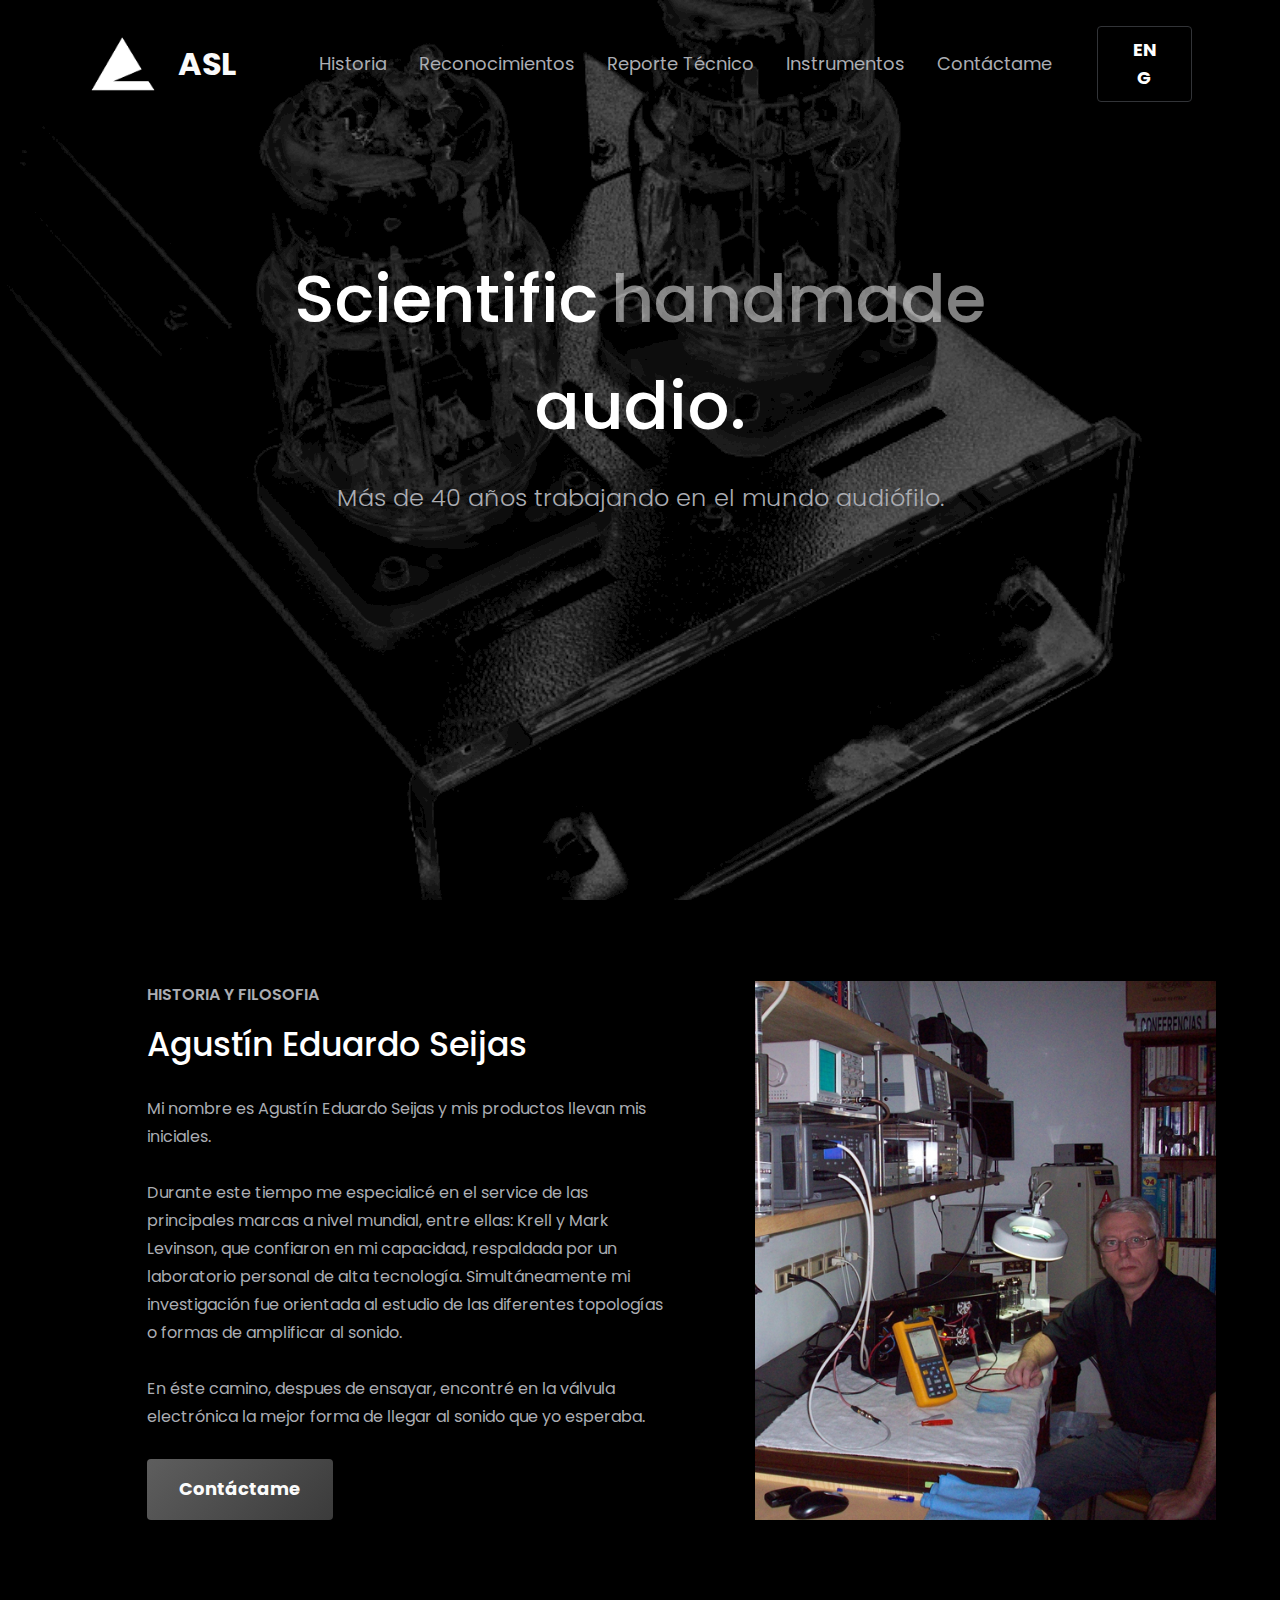
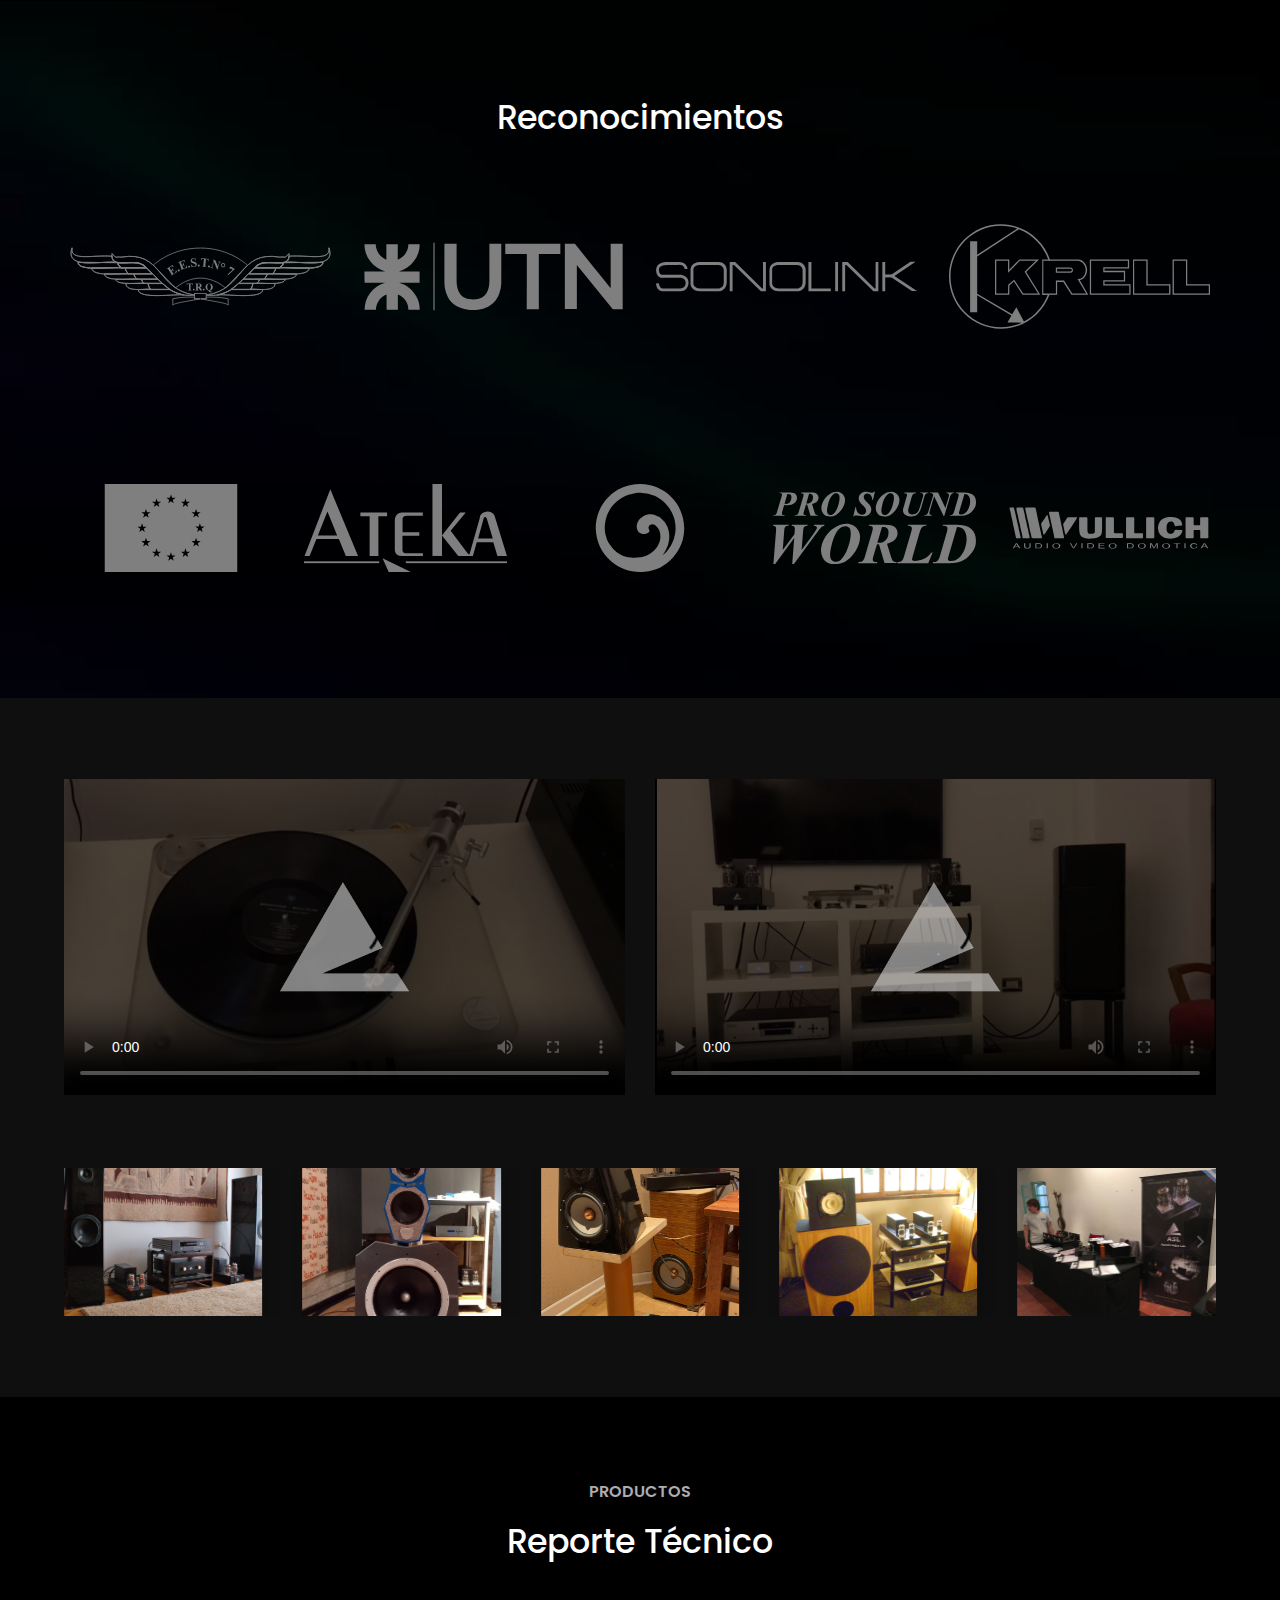
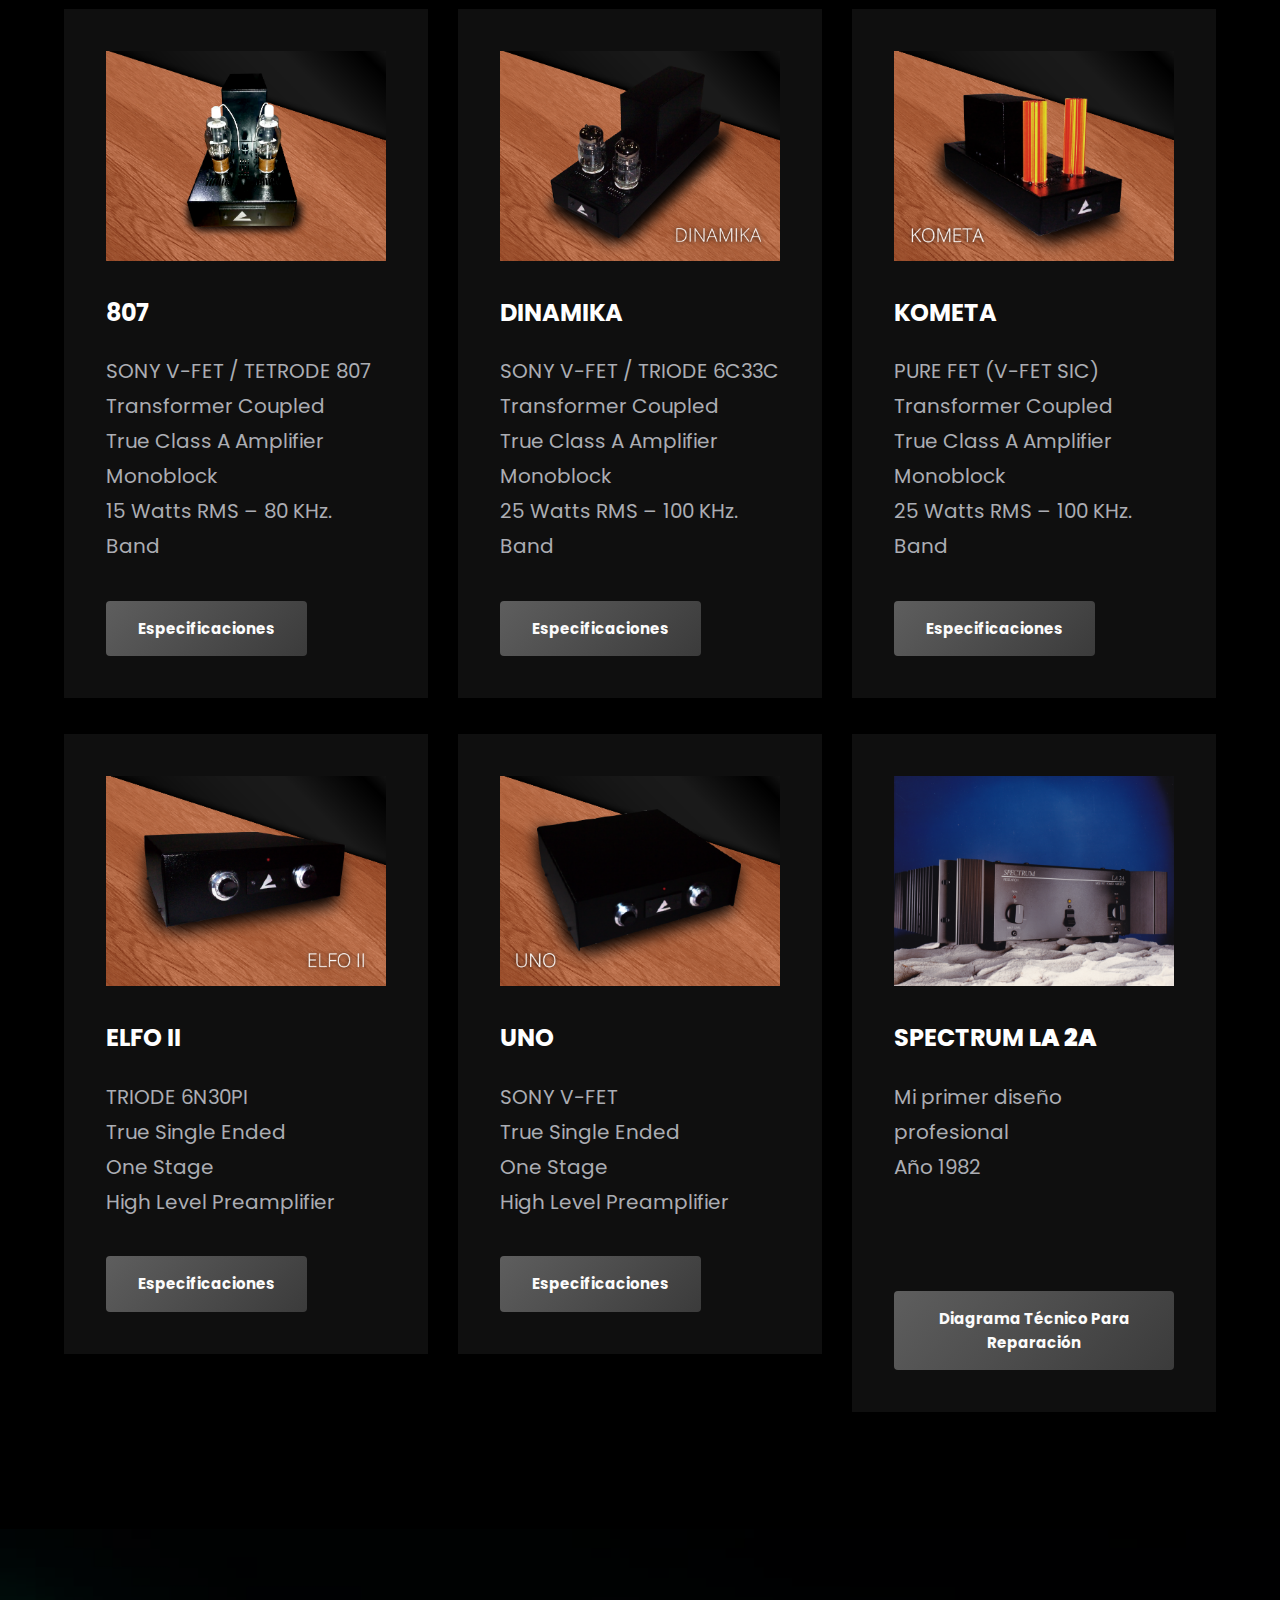
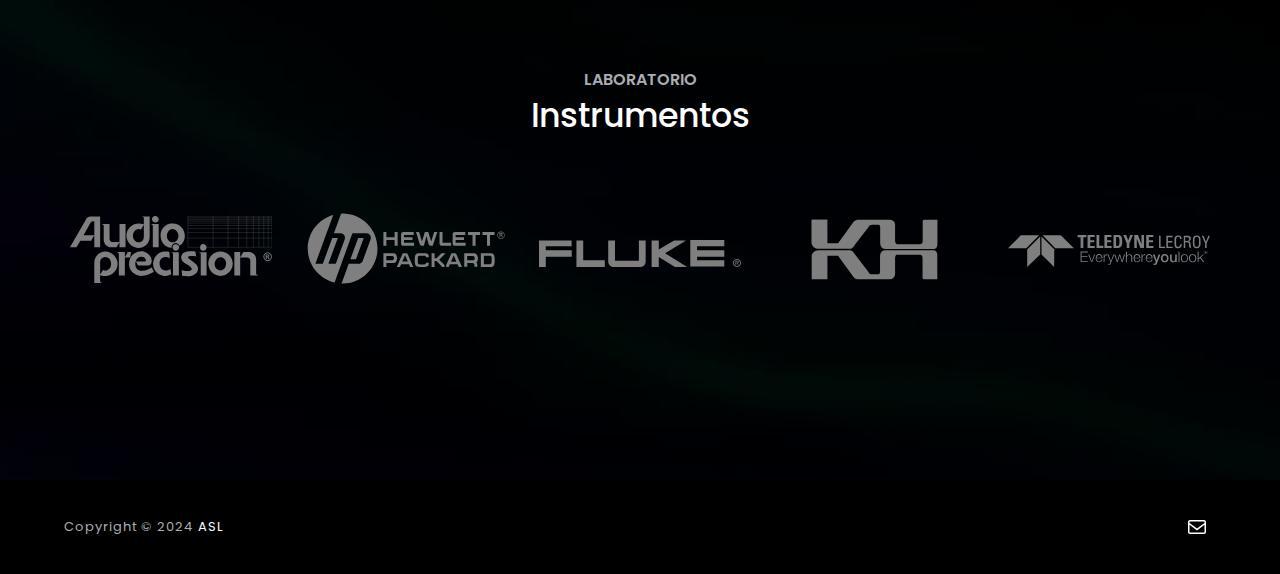
==== commit d5aa13ab: "hotfix" ====
--- a/index.html
+++ b/index.html
@@ -12,11 +12,13 @@
                 "settings_hover_icon": 'http://asl-espaol.local/wp-content/plugins/export-wp-page-to-static-html/admin/images/settings_hover.png'
             };
             /* ]]\> */
-        </script>         <script src="./js/dist-interactivity.min.js" id="wp-interactivity-js" defer data-wp-strategy="defer"></script> <script src="./js/navigation-view.min.js" id="wp-block-navigation-view-js" defer data-wp-strategy="defer"></script> <script src="./js/jquery-jquery.min.js" id="jquery-core-js"></script> <script src="./js/jquery-jquery-migrate.min.js" id="jquery-migrate-js"></script> <link rel="https://api.w.org/" href="http://asl-espaol.local/wp-json/" /><link rel="EditURI" type="application/rsd+xml" title="RSD" href="http://asl-espaol.local/xmlrpc.php?rsd" /> <meta name="generator" content="WordPress 6.4.3" /> <!-- Google Tag Manager --> <script>(function(w,d,s,l,i){w[l]=w[l]||[];w[l].push({'gtm.start':
+        </script>         <script src="./js/dist-interactivity.min.js" id="wp-interactivity-js" defer data-wp-strategy="defer"></script> <script src="./js/navigation-view.min.js" id="wp-block-navigation-view-js" defer data-wp-strategy="defer"></script> <script src="./js/jquery-jquery.min.js" id="jquery-core-js"></script> <script src="./js/jquery-jquery-migrate.min.js" id="jquery-migrate-js"></script> <link rel="https://api.w.org/" href="http://asl-espaol.local/wp-json/" /><link rel="EditURI" type="application/rsd+xml" title="RSD" href="http://asl-espaol.local/xmlrpc.php?rsd" /> <meta name="generator" content="WordPress 6.4.3" /> <!-- Google Tag Manager -->
+<script>(function(w,d,s,l,i){w[l]=w[l]||[];w[l].push({'gtm.start':
 new Date().getTime(),event:'gtm.js'});var f=d.getElementsByTagName(s)[0],
 j=d.createElement(s),dl=l!='dataLayer'?'&l='+l:'';j.async=true;j.src=
 'https://www.googletagmanager.com/gtm.js?id='+i+dl;f.parentNode.insertBefore(j,f);
-})(window,document,'script','dataLayer','G-9F2F1TFDYY');</script> <!-- End Google Tag Manager --> 		              <style type="text/css">                  .progress-wrap {                      bottom: 50px;                      height: 46px;                      width: 46px;                      border-radius: 46px;                      background-color: #000000;                      box-shadow: inset 0 0 0 0px #ffffff;                  }                    .progress-wrap.btn-left-side {                      left: 50px;                  }                    .progress-wrap.btn-right-side {                      right: 50px;                  }                    .progress-wrap::after {                      width: 46px;                      height: 46px;                      color: #ffffff;                      font-size: 24px;                      content: '\e900';                      line-height: 46px;                  }                    .progress-wrap:hover::after {                      color: #ffffff;                  }                    .progress-wrap svg.progress-circle path {                      stroke: #ffffff;                      stroke-width: 4px;                  }                                                                      </style>    			<style id='wp-fonts-local'> @font-face{font-family:Poppins;font-style:normal;font-weight:300;font-display:fallback;src:url('./fonts/Poppins-Light.woff2') format('woff2');font-stretch:normal;} @font-face{font-family:Poppins;font-style:normal;font-weight:400;font-display:fallback;src:url('./fonts/Poppins-Regular.woff2') format('woff2');font-stretch:normal;} @font-face{font-family:Poppins;font-style:italic;font-weight:400;font-display:fallback;src:url('./fonts/Poppins-Italic.woff2') format('woff2');font-stretch:normal;} @font-face{font-family:Poppins;font-style:normal;font-weight:500;font-display:fallback;src:url('./fonts/Poppins-Medium.woff2') format('woff2');font-stretch:normal;} @font-face{font-family:Poppins;font-style:normal;font-weight:600;font-display:fallback;src:url('./fonts/Poppins-SemiBold.woff2') format('woff2');font-stretch:normal;} @font-face{font-family:Poppins;font-style:normal;font-weight:700;font-display:fallback;src:url('./fonts/Poppins-Bold.woff2') format('woff2');font-stretch:normal;} @font-face{font-family:Poppins;font-style:normal;font-weight:800;font-display:fallback;src:url('./fonts/Poppins-ExtraBold.woff2') format('woff2');font-stretch:normal;} @font-face{font-family:Poppins;font-style:normal;font-weight:900;font-display:fallback;src:url('./fonts/Poppins-Black.woff2') format('woff2');font-stretch:normal;} </style> <link rel="icon" href="./images/logo_navbar-01.png" sizes="32x32" /> <link rel="icon" href="./images/logo_navbar-01.png" sizes="192x192" /> <link rel="apple-touch-icon" href="./images/logo_navbar-01.png" /> <meta name="msapplication-TileImage" content="http://asl-espaol.local/wp-content/uploads/2024/03/logo_navbar-01.png" /> </head>  Agustin Seijas Laboratory | Scientific hand made audio<body class="home blog wp-custom-logo wp-embed-responsive"> <!-- Google Tag Manager (noscript) --> <noscript><iframe src="https://www.googletagmanager.com/ns.html?id=G-9F2F1TFDYY" height="0" width="0" style="display:none;visibility:hidden"></iframe></noscript> <!-- End Google Tag Manager (noscript) --> 		 <div class="wp-site-blocks"> <main class="wp-block-group main-front-page is-layout-constrained wp-block-group-is-layout-constrained"> <div class="wp-block-cover alignfull has-custom-content-position is-position-top-center wp-block-section wp-block-header-media-no-image wp-duotone-dark-grayscale" style="padding-top:0;padding-right:var(--wp--preset--spacing--50);padding-bottom:0;padding-left:var(--wp--preset--spacing--50);min-height:100vh"><span aria-hidden="true" class="wp-block-cover__background has-background-background-color has-background-dim-0 has-background-dim"></span><img width="951" height="582" class="wp-block-cover__image-background wp-image-17" alt="ASL Banner" src="./images/2024-03-1.png" data-object-fit="cover" srcset="./images/2024-03-1.png 951w, ./images/2024-03-1-300x184.png 300w, ./images/2024-03-1-768x470.png 768w" sizes="(max-width: 951px) 100vw, 951px" /><div class="wp-block-cover__inner-container is-layout-flow wp-block-cover-is-layout-flow"><header class="aligncenter wp-block-template-part"> <div class="wp-block-group alignfull social-and-toggle-search header-has-nav-centered is-layout-constrained wp-block-group-is-layout-constrained"> <div class="wp-block-group alignwide wp-block-main-header is-layout-constrained wp-block-group-is-layout-constrained"> <div class="wp-block-group alignwide wp-block-main-header-container is-content-justification-space-between is-layout-flex wp-container-core-group-layout-4 wp-block-group-is-layout-flex" style="padding-top:var(--wp--custom--spacing--tiny);padding-bottom:var(--wp--custom--spacing--tiny)"> <div class="wp-block-group site-identity wp-container-content-1 is-layout-flex wp-container-core-group-layout-2 wp-block-group-is-layout-flex"><div class="wp-block-site-logo"><a href="./index.html" class="custom-logo-link" rel="home" aria-current="page"><img width="70" height="70" src="./images/2024-03-logo_navbar-01.png" class="custom-logo" alt="ASL" decoding="async" /></a></div>   <div class="wp-block-group is-layout-flow wp-block-group-is-layout-flow"><h1 class="has-text-align-center has-link-color has-text-color has-foreground-color wp-block-site-title wp-elements-24f629a4cc19145e5369fcb4eefa1d1e"><a href="./index.html" target="_self" rel="home" aria-current="page">ASL</a></h1></div> </div>   <nav class="is-responsive items-justified-center wp-block-navigation wp-container-content-3 is-horizontal is-content-justification-center is-layout-flex wp-container-core-navigation-layout-1 wp-block-navigation-is-layout-flex" aria-label="Navigation"  			data-wp-interactive	data-wp-context='{"core":{"navigation":{"overlayOpenedBy":[],"type":"overlay","roleAttribute":"","ariaLabel":"Men\u00fa"}}}' 		><button aria-haspopup="true" aria-label="Abrir el menú" class="wp-block-navigation__responsive-container-open"  			data-wp-on--click="actions.core.navigation.openMenuOnClick" 			data-wp-on--keydown="actions.core.navigation.handleMenuKeydown" 		><svg width="24" height="24" xmlns="http://www.w3.org/2000/svg" viewbox="0 0 24 24"><path d="M5 5v1.5h14V5H5zm0 7.8h14v-1.5H5v1.5zM5 19h14v-1.5H5V19z" /></svg></button> 			<div class="wp-block-navigation__responsive-container" style="" id="modal-2"  			data-wp-class--has-modal-open="selectors.core.navigation.isMenuOpen" 			data-wp-class--is-menu-open="selectors.core.navigation.isMenuOpen" 			data-wp-effect="effects.core.navigation.initMenu" 			data-wp-on--keydown="actions.core.navigation.handleMenuKeydown" 			data-wp-on--focusout="actions.core.navigation.handleMenuFocusout" 			tabindex="-1" 		> 				<div class="wp-block-navigation__responsive-close" tabindex="-1"> 					<div class="wp-block-navigation__responsive-dialog"  			data-wp-bind--aria-modal="selectors.core.navigation.ariaModal" 			data-wp-bind--aria-label="selectors.core.navigation.ariaLabel" 			data-wp-bind--role="selectors.core.navigation.roleAttribute" 			data-wp-effect="effects.core.navigation.focusFirstElement" 		> 							<button aria-label="Cerrar el menú" class="wp-block-navigation__responsive-container-close"  			data-wp-on--click="actions.core.navigation.closeMenuOnClick" 		><svg xmlns="http://www.w3.org/2000/svg" viewbox="0 0 24 24" width="24" height="24" aria-hidden="true" focusable="false"><path d="M13 11.8l6.1-6.3-1-1-6.1 6.2-6.1-6.2-1 1 6.1 6.3-6.5 6.7 1 1 6.5-6.6 6.5 6.6 1-1z"></path></svg></button> 						<div class="wp-block-navigation__responsive-container-content" id="modal-2-content"> 							<ul class="wp-block-navigation__container is-responsive items-justified-center wp-block-navigation"><li class="wp-block-navigation-item wp-block-navigation-link"><a class="wp-block-navigation-item__content"  href="#about-me" title="Historia"><span class="wp-block-navigation-item__label">Historia</span></a></li><li class="wp-block-navigation-item wp-block-navigation-link"><a class="wp-block-navigation-item__content"  href="#reconocimientos" title="Reconocimientos"><span class="wp-block-navigation-item__label">Reconocimientos</span></a></li><li class="wp-block-navigation-item wp-block-navigation-link"><a class="wp-block-navigation-item__content"  href="#reporte" title="Reporte técnico"><span class="wp-block-navigation-item__label">Reporte Técnico</span></a></li><li class="wp-block-navigation-item wp-block-navigation-link"><a class="wp-block-navigation-item__content"  href="#instrumentos" title="Instrumentos"><span class="wp-block-navigation-item__label">Instrumentos</span></a></li><li class="wp-block-navigation-item wp-block-navigation-link"><a class="wp-block-navigation-item__content"  href="mailto:seijas.asl@gmail.com"><span class="wp-block-navigation-item__label">Contáctame</span></a></li></ul> 						</div> 					</div> 				</div> 			</div></nav>   <div class="wp-block-group wp-block-social-search-container wp-container-content-4 is-content-justification-right is-layout-flex wp-container-core-group-layout-3 wp-block-group-is-layout-flex"> <div class="wp-block-buttons is-layout-flex wp-block-buttons-is-layout-flex"> <div class="wp-block-button is-style-outline"><a class="wp-block-button__link wp-element-button" href="https://agustinseijaslab.com/en">eNG</a></div> </div> </div> </div> </div> </div> </header>   <div class="wp-block-group is-content-justification-center is-layout-constrained wp-block-group-is-layout-constrained" style="min-height:100%;margin-top:0;margin-bottom:0;padding-top:0;padding-bottom:0"> <div style="height:100px" aria-hidden="true" class="wp-block-spacer"></div>    <div class="wp-block-group header-title-wrapper is-content-justification-center is-layout-constrained wp-block-group-is-layout-constrained"> <div class="wp-block-group header-animate-wrap is-layout-constrained wp-block-group-is-layout-constrained"> <h2 class="wp-block-heading has-text-align-center header-animate has-huge-font-size" style="font-style:normal;font-weight:500">Scientific</h2> </div>    <div class="wp-block-group header-animate-wrap is-layout-constrained wp-block-group-is-layout-constrained"> <h2 class="wp-block-heading has-text-align-center header-animate has-huge-font-size" style="font-style:normal;font-weight:500">handmade</h2> </div>    <div class="wp-block-group header-animate-wrap is-layout-constrained wp-block-group-is-layout-constrained"> <h2 class="wp-block-heading has-text-align-center header-animate has-huge-font-size" style="font-style:normal;font-weight:500">audio.</h2> </div> </div>    <p class="has-text-align-center has-body-text-color has-text-color has-content-heading-font-size">Más de 40 años trabajando en el mundo audiófilo.</p> </div> </div></div>    <div class="wp-block-group alignfull wp-block-section wp-block-hero-content is-layout-flow wp-container-core-group-layout-15 wp-block-group-is-layout-flow" style="margin-top:var(--wp--preset--spacing--80);margin-bottom:var(--wp--preset--spacing--80);padding-top:0;padding-bottom:0"> <div class="wp-block-group is-layout-flow wp-block-group-is-layout-flow"> <div class="wp-block-group is-layout-constrained wp-block-group-is-layout-constrained"> <div class="wp-block-media-text alignwide has-media-on-the-right is-stacked-on-mobile is-vertically-aligned-center is-image-fill" style="grid-template-columns:auto 40%"><div class="wp-block-media-text__content"> <div class="wp-block-group wp-block-group-heading is-layout-flow wp-container-core-group-layout-12 wp-block-group-is-layout-flow"> <h6 class="wp-block-heading has-text-align-left has-body-text-color has-text-color has-medium-font-size" id="about-me" style="font-style:normal;font-weight:600;line-height:1.8;text-transform:uppercase">historia y filosofia</h6>    <h2 class="wp-block-heading has-text-align-left">agustín Eduardo Seijas</h2> </div>    <p class="has-medium-font-size">Mi nombre es Agustín Eduardo Seijas y mis productos llevan mis iniciales.<br><br>Durante este tiempo me especialicé en el service de las principales marcas a nivel mundial, entre ellas: Krell y Mark Levinson, que confiaron en mi capacidad, respaldada por un laboratorio personal de alta tecnología. Simultáneamente mi investigación fue orientada al estudio de las diferentes topologías o formas de amplificar al sonido.<br><br>En éste camino, despues de ensayar, encontré en la válvula electrónica la mejor forma de llegar al sonido que yo esperaba.</p>    <div class="wp-block-buttons is-content-justification-left is-layout-flex wp-container-core-buttons-layout-2 wp-block-buttons-is-layout-flex"> <div class="wp-block-button is-style-fill"><a class="wp-block-button__link wp-element-button" href="mailto:seijas.asl@gmail.com">contáctame</a></div> </div> </div><figure class="wp-block-media-text__media" style="background-image:url(./images/a.jpg);background-position:100% 50%"><img width="849" height="637" src="./images/2024-03-a.jpg" alt="Foto Galería ASL - Agustín Seijas Laboratory" class="wp-image-233 size-full" srcset="./images/2024-03-a.jpg 849w, ./images/2024-03-a-300x225.jpg 300w, ./images/2024-03-a-768x576.jpg 768w" sizes="(max-width: 849px) 100vw, 849px" /></figure></div> </div> </div> </div>    <div class="wp-block-cover alignfull wp-block-section wp-block-cta wp-block-promotional-contact" style="min-height:551px"><span aria-hidden="true" class="wp-block-cover__background has-background-dim-60 has-background-dim"></span><img class="wp-block-cover__image-background" alt="" src="./images/bizboost-assets-images-promotional-contact.jpg" style="object-position:0% 100%" data-object-fit="cover" data-object-position="0% 100%"/><div class="wp-block-cover__inner-container is-layout-flow wp-block-cover-is-layout-flow"> <div class="wp-block-group is-layout-constrained wp-block-group-is-layout-constrained"> <div class="wp-block-group is-layout-flow wp-container-core-group-layout-17 wp-block-group-is-layout-flow"> <div class="wp-block-group wp-block-group-heading is-layout-flow wp-block-group-is-layout-flow"> <h2 class="wp-block-heading has-text-align-center" id="reconocimientos">Reconocimientos</h2> </div> </div>   <div class="kb-row-layout-wrap kb-row-layout-id486542_fc6dc1-9a alignwide wp-block-kadence-rowlayout"><div class="kt-row-column-wrap kt-has-4-columns kt-row-layout-equal kt-tab-layout-inherit kt-mobile-layout-two-grid kt-row-valign-middle">  <div class="wp-block-kadence-column kadence-column486542_29aba2-04"><div class="kt-inside-inner-col"> <figure class="wp-block-image size-full wp-duotone-dark-grayscale"><a href="https://agustinseijaslab.com/pdf/cert_impa.pdf" target="_blank" rel="noreferrer noopener"><img src="./images/2024-03-impa.svg" alt="IMPA" class="wp-image-45"/></a></figure> </div></div>    <div class="wp-block-kadence-column kadence-column486542_24030e-8e"><div class="kt-inside-inner-col"> <figure class="wp-block-image size-full wp-duotone-dark-grayscale"><a href="https://agustinseijaslab.com/pdf/cert_utn.pdf" target="_blank" rel="noreferrer noopener"><img src="./images/2024-03-utn.svg" alt="UTN" class="wp-image-115"/></a></figure> </div></div>    <div class="wp-block-kadence-column kadence-column486542_301c15-3d"><div class="kt-inside-inner-col"> <figure class="wp-block-image size-full wp-duotone-dark-grayscale"><a href="https://agustinseijaslab.com/pdf/sonolink-1982.pdf" target="_blank" rel="noreferrer noopener"><img src="./images/2024-03-sonolink.svg" alt="Sonolink" class="wp-image-116"/></a></figure> </div></div>    <div class="wp-block-kadence-column kadence-column486542_92dcbd-e1"><div class="kt-inside-inner-col"> <figure class="wp-block-image size-full wp-duotone-dark-grayscale"><a href="https://agustinseijaslab.com/pdf/krell.pdf" target="_blank" rel="noreferrer noopener"><img src="./images/2024-03-krell.svg" alt="KRELL" class="wp-image-43"/></a></figure> </div></div>  </div></div>  <div class="kb-row-layout-wrap kb-row-layout-id486542_bae95a-82 alignwide wp-block-kadence-rowlayout"><div class="kt-row-column-wrap kt-has-5-columns kt-row-layout-equal kt-tab-layout-equal kt-mobile-layout-two-grid kt-row-valign-top">  <div class="wp-block-kadence-column kadence-column486542_de3116-b7"><div class="kt-inside-inner-col"> <figure class="wp-block-image size-full is-style-default wp-duotone-dark-grayscale"><a href="https://agustinseijaslab.com/pdf/ue-recognition.pdf" target="_blank" rel="noreferrer noopener"><img src="./images/2024-03-logo-ue.svg" alt="Unión Europea" class="wp-image-111"/></a></figure> </div></div>    <div class="wp-block-kadence-column kadence-column486542_c0d7bc-5a"><div class="kt-inside-inner-col"> <figure class="wp-block-image size-full wp-duotone-dark-grayscale"><a href="https://agustinseijaslab.com/pdf/ateka-highend.pdf" target="_blank" rel="noreferrer noopener"><img src="./images/2024-03-ateka-1.svg" alt="Ateka" class="wp-image-41"/></a></figure> </div></div>    <div class="wp-block-kadence-column kadence-column486542_6e137b-12"><div class="kt-inside-inner-col"> <figure class="wp-block-image size-full wp-duotone-dark-grayscale"><a href="https://agustinseijaslab.com/pdf/holimar.pdf" target="_blank" rel="noreferrer noopener"><img src="./images/2024-03-holimar-1.svg" alt="Holimar" class="wp-image-112"/></a></figure> </div></div>    <div class="wp-block-kadence-column kadence-column486542_e7f539-3f"><div class="kt-inside-inner-col"> <figure class="wp-block-image size-full wp-duotone-dark-grayscale"><a href="https://agustinseijaslab.com/pdf/pro-sound-world.pdf" target="_blank" rel="noreferrer noopener"><img src="./images/2024-03-psw.svg" alt="Pro Sound World" class="wp-image-113"/></a></figure> </div></div>    <div class="wp-block-kadence-column kadence-column486542_f340d9-b8"><div class="kt-inside-inner-col"> <figure class="wp-block-image size-full wp-duotone-dark-grayscale"><a href="https://agustinseijaslab.com/pdf/wullich-av.pdf" target="_blank" rel="noreferrer noopener"><img src="./images/2024-03-wullich.svg" alt="Wullich" class="wp-image-114"/></a></figure> </div></div>  </div></div></div> </div></div>    <div class="wp-block-group alignfull wp-block-section wp-block-stats has-background is-layout-constrained wp-block-group-is-layout-constrained" style="background:linear-gradient(135deg,rgb(15,15,15) 0%,rgb(15,15,15) 100%);padding-top:var(--wp--preset--spacing--80);padding-bottom:var(--wp--preset--spacing--80)"> <div class="wp-block-columns alignwide is-layout-flex wp-container-core-columns-layout-1 wp-block-columns-is-layout-flex"> <div class="wp-block-column is-layout-flow wp-block-column-is-layout-flow"> <figure class="wp-block-video"><video controls poster="./images/video-cover1.png" src="./videos/2024-03-video1.mp4" href="./videos/2024-03-video1.mp4"></video></figure> </div>    <div class="wp-block-column is-layout-flow wp-block-column-is-layout-flow"> <figure class="wp-block-video"><video controls poster="./images/video-cover2-1.png" src="./videos/2024-03-video2.mp4" href="./videos/2024-03-video2.mp4"></video></figure> </div> </div>    <div style="height:25px" aria-hidden="true" class="wp-block-spacer"></div>   <div class="kb-gallery-wrap-id-486542_36f3d4-fc alignwide alignwide wp-block-kadence-advancedgallery"><div class="kb-gallery-ul kb-gallery-non-static kb-gallery-type-carousel kb-gallery-id-486542_36f3d4-fc kb-gallery-caption-style-bottom-hover kb-gallery-filter-none kb-gallery-magnific-init" data-image-filter="none" data-lightbox-caption="false"><div class="kt-blocks-carousel kt-carousel-container-dotstyle-none"><div class="kt-blocks-carousel-init kb-gallery-carousel kt-carousel-arrowstyle-whiteondark kt-carousel-dotstyle-none" data-columns-xxl="5" data-columns-xl="5" data-columns-md="5" data-columns-sm="4" data-columns-xs="4" data-columns-ss="3" data-slider-anim-speed="400" data-slider-scroll="1" data-slider-arrows="true" data-slider-dots="false" data-slider-hover-pause="false" data-slider-auto="1" data-slider-speed="7000" data-slider-gap="40px" data-slider-gap-tablet="40px" data-slider-gap-mobile="40px"><div class="kb-slide-item kb-gallery-carousel-item"><div class="kadence-blocks-gallery-item"><div class="kadence-blocks-gallery-item-inner"><figure class="kb-gallery-figure kb-gallery-item-has-link kadence-blocks-gallery-item-hide-caption" "><a href="./images/2024-03-27.jpg" data-alt="Foto Galería ASL - Agustín Seijas Laboratory" class="kb-gallery-item-link"  ><div class="kb-gal-image-radius"><div class="kb-gallery-image-contain kadence-blocks-gallery-intrinsic kb-gallery-image-ratio-land43 kb-has-image-ratio-land43" ><img src="./images/2024-03-27.jpg" width="1024" height="681" alt="Foto Galería ASL - Agustín Seijas Laboratory" data-full-image="http://asl-espaol.local/wp-content/uploads/2024/03/27.jpg" data-light-image="http://asl-espaol.local/wp-content/uploads/2024/03/27.jpg" data-id="187" class="wp-image-187 skip-lazy" srcset="./images/2024-03-27.jpg 1024w, ./images/2024-03-27-300x200.jpg 300w, ./images/2024-03-27-768x511.jpg 768w" sizes="(max-width: 1024px) 100vw, 1024px" /></div></div></a></figure></div></div></div><div class="kb-slide-item kb-gallery-carousel-item"><div class="kadence-blocks-gallery-item"><div class="kadence-blocks-gallery-item-inner"><figure class="kb-gallery-figure kb-gallery-item-has-link kadence-blocks-gallery-item-hide-caption" "><a href="./images/2024-03-64.jpeg" data-alt="Foto Galería ASL - Agustín Seijas Laboratory" class="kb-gallery-item-link"  ><div class="kb-gal-image-radius"><div class="kb-gallery-image-contain kadence-blocks-gallery-intrinsic kb-gallery-image-ratio-land43 kb-has-image-ratio-land43" ><img src="./images/2024-03-64.jpeg" width="990" height="1280" alt="Foto Galería ASL - Agustín Seijas Laboratory" data-full-image="http://asl-espaol.local/wp-content/uploads/2024/03/64.jpeg" data-light-image="http://asl-espaol.local/wp-content/uploads/2024/03/64.jpeg" data-id="230" class="wp-image-230 skip-lazy" srcset="./images/2024-03-64.jpeg 990w, ./images/2024-03-64-232x300.jpeg 232w, ./images/2024-03-64-792x1024.jpeg 792w, ./images/2024-03-64-768x993.jpeg 768w" sizes="(max-width: 990px) 100vw, 990px" /></div></div></a></figure></div></div></div><div class="kb-slide-item kb-gallery-carousel-item"><div class="kadence-blocks-gallery-item"><div class="kadence-blocks-gallery-item-inner"><figure class="kb-gallery-figure kb-gallery-item-has-link kadence-blocks-gallery-item-hide-caption" "><a href="./images/2024-03-62.jpeg" data-alt="Foto Galería ASL - Agustín Seijas Laboratory" class="kb-gallery-item-link"  ><div class="kb-gal-image-radius"><div class="kb-gallery-image-contain kadence-blocks-gallery-intrinsic kb-gallery-image-ratio-land43 kb-has-image-ratio-land43" ><img src="./images/2024-03-62.jpeg" width="720" height="1280" alt="Foto Galería ASL - Agustín Seijas Laboratory" data-full-image="http://asl-espaol.local/wp-content/uploads/2024/03/62.jpeg" data-light-image="http://asl-espaol.local/wp-content/uploads/2024/03/62.jpeg" data-id="227" class="wp-image-227 skip-lazy" srcset="./images/2024-03-62.jpeg 720w, ./images/2024-03-62-169x300.jpeg 169w, ./images/2024-03-62-576x1024.jpeg 576w" sizes="(max-width: 720px) 100vw, 720px" /></div></div></a></figure></div></div></div><div class="kb-slide-item kb-gallery-carousel-item"><div class="kadence-blocks-gallery-item"><div class="kadence-blocks-gallery-item-inner"><figure class="kb-gallery-figure kb-gallery-item-has-link kadence-blocks-gallery-item-hide-caption" "><a href="./images/2024-03-19.jpg" data-alt="Foto Galería ASL - Agustín Seijas Laboratory" class="kb-gallery-item-link"  ><div class="kb-gal-image-radius"><div class="kb-gallery-image-contain kadence-blocks-gallery-intrinsic kb-gallery-image-ratio-land43 kb-has-image-ratio-land43" ><img src="./images/2024-03-19.jpg" width="1024" height="768" alt="Foto Galería ASL - Agustín Seijas Laboratory" data-full-image="http://asl-espaol.local/wp-content/uploads/2024/03/19.jpg" data-light-image="http://asl-espaol.local/wp-content/uploads/2024/03/19.jpg" data-id="179" class="wp-image-179 skip-lazy" srcset="./images/2024-03-19.jpg 1024w, ./images/2024-03-19-300x225.jpg 300w, ./images/2024-03-19-768x576.jpg 768w" sizes="(max-width: 1024px) 100vw, 1024px" /></div></div></a></figure></div></div></div><div class="kb-slide-item kb-gallery-carousel-item"><div class="kadence-blocks-gallery-item"><div class="kadence-blocks-gallery-item-inner"><figure class="kb-gallery-figure kb-gallery-item-has-link kadence-blocks-gallery-item-hide-caption" "><a href="./images/2024-03-33.jpg" data-alt="Foto Galería ASL - Agustín Seijas Laboratory" class="kb-gallery-item-link"  ><div class="kb-gal-image-radius"><div class="kb-gallery-image-contain kadence-blocks-gallery-intrinsic kb-gallery-image-ratio-land43 kb-has-image-ratio-land43" ><img src="./images/2024-03-33.jpg" width="800" height="600" alt="Foto Galería ASL - Agustín Seijas Laboratory" data-full-image="http://asl-espaol.local/wp-content/uploads/2024/03/33.jpg" data-light-image="http://asl-espaol.local/wp-content/uploads/2024/03/33.jpg" data-id="193" class="wp-image-193 skip-lazy" srcset="./images/2024-03-33.jpg 800w, ./images/2024-03-33-300x225.jpg 300w, ./images/2024-03-33-768x576.jpg 768w" sizes="(max-width: 800px) 100vw, 800px" /></div></div></a></figure></div></div></div><div class="kb-slide-item kb-gallery-carousel-item"><div class="kadence-blocks-gallery-item"><div class="kadence-blocks-gallery-item-inner"><figure class="kb-gallery-figure kb-gallery-item-has-link kadence-blocks-gallery-item-hide-caption" "><a href="./images/2024-03-2-1.jpg" data-alt="Foto Galería ASL - Agustín Seijas Laboratory" class="kb-gallery-item-link"  ><div class="kb-gal-image-radius"><div class="kb-gallery-image-contain kadence-blocks-gallery-intrinsic kb-gallery-image-ratio-land43 kb-has-image-ratio-land43" ><img src="./images/2024-03-2-1.jpg" width="955" height="537" alt="Foto Galería ASL - Agustín Seijas Laboratory" data-full-image="http://asl-espaol.local/wp-content/uploads/2024/03/2-1.jpg" data-light-image="http://asl-espaol.local/wp-content/uploads/2024/03/2-1.jpg" data-id="162" class="wp-image-162 skip-lazy" srcset="./images/2024-03-2-1.jpg 955w, ./images/2024-03-2-1-300x169.jpg 300w, ./images/2024-03-2-1-768x432.jpg 768w" sizes="(max-width: 955px) 100vw, 955px" /></div></div></a></figure></div></div></div><div class="kb-slide-item kb-gallery-carousel-item"><div class="kadence-blocks-gallery-item"><div class="kadence-blocks-gallery-item-inner"><figure class="kb-gallery-figure kb-gallery-item-has-link kadence-blocks-gallery-item-hide-caption" "><a href="./images/2024-03-28.jpg" data-alt="Foto Galería ASL - Agustín Seijas Laboratory" class="kb-gallery-item-link"  ><div class="kb-gal-image-radius"><div class="kb-gallery-image-contain kadence-blocks-gallery-intrinsic kb-gallery-image-ratio-land43 kb-has-image-ratio-land43" ><img src="./images/2024-03-28.jpg" width="800" height="480" alt="Foto Galería ASL - Agustín Seijas Laboratory" data-full-image="http://asl-espaol.local/wp-content/uploads/2024/03/28.jpg" data-light-image="http://asl-espaol.local/wp-content/uploads/2024/03/28.jpg" data-id="188" class="wp-image-188 skip-lazy" srcset="./images/2024-03-28.jpg 800w, ./images/2024-03-28-300x180.jpg 300w, ./images/2024-03-28-768x461.jpg 768w" sizes="(max-width: 800px) 100vw, 800px" /></div></div></a></figure></div></div></div><div class="kb-slide-item kb-gallery-carousel-item"><div class="kadence-blocks-gallery-item"><div class="kadence-blocks-gallery-item-inner"><figure class="kb-gallery-figure kb-gallery-item-has-link kadence-blocks-gallery-item-hide-caption" "><a href="./images/2024-03-1-1.jpg" data-alt="Foto Galería ASL - Agustín Seijas Laboratory" class="kb-gallery-item-link"  ><div class="kb-gal-image-radius"><div class="kb-gallery-image-contain kadence-blocks-gallery-intrinsic kb-gallery-image-ratio-land43 kb-has-image-ratio-land43" ><img src="./images/2024-03-1-1.jpg" width="1024" height="768" alt="Foto Galería ASL - Agustín Seijas Laboratory" data-full-image="http://asl-espaol.local/wp-content/uploads/2024/03/1-1.jpg" data-light-image="http://asl-espaol.local/wp-content/uploads/2024/03/1-1.jpg" data-id="161" class="wp-image-161 skip-lazy" srcset="./images/2024-03-1-1.jpg 1024w, ./images/2024-03-1-1-300x225.jpg 300w, ./images/2024-03-1-1-768x576.jpg 768w" sizes="(max-width: 1024px) 100vw, 1024px" /></div></div></a></figure></div></div></div><div class="kb-slide-item kb-gallery-carousel-item"><div class="kadence-blocks-gallery-item"><div class="kadence-blocks-gallery-item-inner"><figure class="kb-gallery-figure kb-gallery-item-has-link kadence-blocks-gallery-item-hide-caption" "><a href="./images/2024-03-d.jpg" data-alt="Foto Galería ASL - Agustín Seijas Laboratory" class="kb-gallery-item-link"  ><div class="kb-gal-image-radius"><div class="kb-gallery-image-contain kadence-blocks-gallery-intrinsic kb-gallery-image-ratio-land43 kb-has-image-ratio-land43" ><img src="./images/2024-03-d.jpg" width="1024" height="768" alt="Foto Galería ASL - Agustín Seijas Laboratory" data-full-image="http://asl-espaol.local/wp-content/uploads/2024/03/d.jpg" data-light-image="http://asl-espaol.local/wp-content/uploads/2024/03/d.jpg" data-id="236" class="wp-image-236 skip-lazy" srcset="./images/2024-03-d.jpg 1024w, ./images/2024-03-d-300x225.jpg 300w, ./images/2024-03-d-768x576.jpg 768w" sizes="(max-width: 1024px) 100vw, 1024px" /></div></div></a></figure></div></div></div><div class="kb-slide-item kb-gallery-carousel-item"><div class="kadence-blocks-gallery-item"><div class="kadence-blocks-gallery-item-inner"><figure class="kb-gallery-figure kb-gallery-item-has-link kadence-blocks-gallery-item-hide-caption" "><a href="./images/2024-03-56.jpeg" data-alt="Foto Galería ASL - Agustín Seijas Laboratory" class="kb-gallery-item-link"  ><div class="kb-gal-image-radius"><div class="kb-gallery-image-contain kadence-blocks-gallery-intrinsic kb-gallery-image-ratio-land43 kb-has-image-ratio-land43" ><img src="./images/2024-03-56.jpeg" width="1024" height="768" alt="Foto Galería ASL - Agustín Seijas Laboratory" data-full-image="http://asl-espaol.local/wp-content/uploads/2024/03/56.jpeg" data-light-image="http://asl-espaol.local/wp-content/uploads/2024/03/56.jpeg" data-id="220" class="wp-image-220 skip-lazy" srcset="./images/2024-03-56.jpeg 1024w, ./images/2024-03-56-300x225.jpeg 300w, ./images/2024-03-56-768x576.jpeg 768w" sizes="(max-width: 1024px) 100vw, 1024px" /></div></div></a></figure></div></div></div><div class="kb-slide-item kb-gallery-carousel-item"><div class="kadence-blocks-gallery-item"><div class="kadence-blocks-gallery-item-inner"><figure class="kb-gallery-figure kb-gallery-item-has-link kadence-blocks-gallery-item-hide-caption" "><a href="./images/2024-03-55-1.jpeg" data-alt="Foto Galería ASL - Agustín Seijas Laboratory" class="kb-gallery-item-link"  ><div class="kb-gal-image-radius"><div class="kb-gallery-image-contain kadence-blocks-gallery-intrinsic kb-gallery-image-ratio-land43 kb-has-image-ratio-land43" ><img src="./images/2024-03-55-1.jpeg" width="1024" height="768" alt="Foto Galería ASL - Agustín Seijas Laboratory" data-full-image="http://asl-espaol.local/wp-content/uploads/2024/03/55-1.jpeg" data-light-image="http://asl-espaol.local/wp-content/uploads/2024/03/55-1.jpeg" data-id="219" class="wp-image-219 skip-lazy" srcset="./images/2024-03-55-1.jpeg 1024w, ./images/2024-03-55-1-300x225.jpeg 300w, ./images/2024-03-55-1-768x576.jpeg 768w" sizes="(max-width: 1024px) 100vw, 1024px" /></div></div></a></figure></div></div></div><div class="kb-slide-item kb-gallery-carousel-item"><div class="kadence-blocks-gallery-item"><div class="kadence-blocks-gallery-item-inner"><figure class="kb-gallery-figure kb-gallery-item-has-link kadence-blocks-gallery-item-hide-caption" "><a href="./images/2024-03-54.jpeg" data-alt="Foto Galería ASL - Agustín Seijas Laboratory" class="kb-gallery-item-link"  ><div class="kb-gal-image-radius"><div class="kb-gallery-image-contain kadence-blocks-gallery-intrinsic kb-gallery-image-ratio-land43 kb-has-image-ratio-land43" ><img src="./images/2024-03-54.jpeg" width="1024" height="768" alt="Foto Galería ASL - Agustín Seijas Laboratory" data-full-image="http://asl-espaol.local/wp-content/uploads/2024/03/54.jpeg" data-light-image="http://asl-espaol.local/wp-content/uploads/2024/03/54.jpeg" data-id="218" class="wp-image-218 skip-lazy" srcset="./images/2024-03-54.jpeg 1024w, ./images/2024-03-54-300x225.jpeg 300w, ./images/2024-03-54-768x576.jpeg 768w" sizes="(max-width: 1024px) 100vw, 1024px" /></div></div></a></figure></div></div></div><div class="kb-slide-item kb-gallery-carousel-item"><div class="kadence-blocks-gallery-item"><div class="kadence-blocks-gallery-item-inner"><figure class="kb-gallery-figure kb-gallery-item-has-link kadence-blocks-gallery-item-hide-caption" "><a href="./images/2024-03-52.jpeg" data-alt="Foto Galería ASL - Agustín Seijas Laboratory" class="kb-gallery-item-link"  ><div class="kb-gal-image-radius"><div class="kb-gallery-image-contain kadence-blocks-gallery-intrinsic kb-gallery-image-ratio-land43 kb-has-image-ratio-land43" ><img src="./images/2024-03-52.jpeg" width="1024" height="768" alt="Foto Galería ASL - Agustín Seijas Laboratory" data-full-image="http://asl-espaol.local/wp-content/uploads/2024/03/52.jpeg" data-light-image="http://asl-espaol.local/wp-content/uploads/2024/03/52.jpeg" data-id="215" class="wp-image-215 skip-lazy" srcset="./images/2024-03-52.jpeg 1024w, ./images/2024-03-52-300x225.jpeg 300w, ./images/2024-03-52-768x576.jpeg 768w" sizes="(max-width: 1024px) 100vw, 1024px" /></div></div></a></figure></div></div></div><div class="kb-slide-item kb-gallery-carousel-item"><div class="kadence-blocks-gallery-item"><div class="kadence-blocks-gallery-item-inner"><figure class="kb-gallery-figure kb-gallery-item-has-link kadence-blocks-gallery-item-hide-caption" "><a href="./images/2024-03-53.jpeg" data-alt="Foto Galería ASL - Agustín Seijas Laboratory" class="kb-gallery-item-link"  ><div class="kb-gal-image-radius"><div class="kb-gallery-image-contain kadence-blocks-gallery-intrinsic kb-gallery-image-ratio-land43 kb-has-image-ratio-land43" ><img src="./images/2024-03-53.jpeg" width="768" height="1024" alt="Foto Galería ASL - Agustín Seijas Laboratory" data-full-image="http://asl-espaol.local/wp-content/uploads/2024/03/53.jpeg" data-light-image="http://asl-espaol.local/wp-content/uploads/2024/03/53.jpeg" data-id="216" class="wp-image-216 skip-lazy" srcset="./images/2024-03-53.jpeg 768w, ./images/2024-03-53-225x300.jpeg 225w" sizes="(max-width: 768px) 100vw, 768px" /></div></div></a></figure></div></div></div><div class="kb-slide-item kb-gallery-carousel-item"><div class="kadence-blocks-gallery-item"><div class="kadence-blocks-gallery-item-inner"><figure class="kb-gallery-figure kb-gallery-item-has-link kadence-blocks-gallery-item-hide-caption" "><a href="./images/2024-03-51.jpeg" data-alt="Foto Galería ASL - Agustín Seijas Laboratory" class="kb-gallery-item-link"  ><div class="kb-gal-image-radius"><div class="kb-gallery-image-contain kadence-blocks-gallery-intrinsic kb-gallery-image-ratio-land43 kb-has-image-ratio-land43" ><img src="./images/2024-03-51.jpeg" width="768" height="1024" alt="Foto Galería ASL - Agustín Seijas Laboratory" data-full-image="http://asl-espaol.local/wp-content/uploads/2024/03/51.jpeg" data-light-image="http://asl-espaol.local/wp-content/uploads/2024/03/51.jpeg" data-id="213" class="wp-image-213 skip-lazy" srcset="./images/2024-03-51.jpeg 768w, ./images/2024-03-51-225x300.jpeg 225w" sizes="(max-width: 768px) 100vw, 768px" /></div></div></a></figure></div></div></div><div class="kb-slide-item kb-gallery-carousel-item"><div class="kadence-blocks-gallery-item"><div class="kadence-blocks-gallery-item-inner"><figure class="kb-gallery-figure kb-gallery-item-has-link kadence-blocks-gallery-item-hide-caption" "><a href="./images/2024-03-50.jpeg" data-alt="Foto Galería ASL - Agustín Seijas Laboratory" class="kb-gallery-item-link"  ><div class="kb-gal-image-radius"><div class="kb-gallery-image-contain kadence-blocks-gallery-intrinsic kb-gallery-image-ratio-land43 kb-has-image-ratio-land43" ><img src="./images/2024-03-50.jpeg" width="1024" height="768" alt="Foto Galería ASL - Agustín Seijas Laboratory" data-full-image="http://asl-espaol.local/wp-content/uploads/2024/03/50.jpeg" data-light-image="http://asl-espaol.local/wp-content/uploads/2024/03/50.jpeg" data-id="212" class="wp-image-212 skip-lazy" srcset="./images/2024-03-50.jpeg 1024w, ./images/2024-03-50-300x225.jpeg 300w, ./images/2024-03-50-768x576.jpeg 768w" sizes="(max-width: 1024px) 100vw, 1024px" /></div></div></a></figure></div></div></div><div class="kb-slide-item kb-gallery-carousel-item"><div class="kadence-blocks-gallery-item"><div class="kadence-blocks-gallery-item-inner"><figure class="kb-gallery-figure kb-gallery-item-has-link kadence-blocks-gallery-item-hide-caption" "><a href="./images/2024-03-49.jpeg" data-alt="Foto Galería ASL - Agustín Seijas Laboratory" class="kb-gallery-item-link"  ><div class="kb-gal-image-radius"><div class="kb-gallery-image-contain kadence-blocks-gallery-intrinsic kb-gallery-image-ratio-land43 kb-has-image-ratio-land43" ><img src="./images/2024-03-49.jpeg" width="1024" height="768" alt="Foto Galería ASL - Agustín Seijas Laboratory" data-full-image="http://asl-espaol.local/wp-content/uploads/2024/03/49.jpeg" data-light-image="http://asl-espaol.local/wp-content/uploads/2024/03/49.jpeg" data-id="211" class="wp-image-211 skip-lazy" srcset="./images/2024-03-49.jpeg 1024w, ./images/2024-03-49-300x225.jpeg 300w, ./images/2024-03-49-768x576.jpeg 768w" sizes="(max-width: 1024px) 100vw, 1024px" /></div></div></a></figure></div></div></div><div class="kb-slide-item kb-gallery-carousel-item"><div class="kadence-blocks-gallery-item"><div class="kadence-blocks-gallery-item-inner"><figure class="kb-gallery-figure kb-gallery-item-has-link kadence-blocks-gallery-item-hide-caption" "><a href="./images/2024-03-48.jpeg" data-alt="Foto Galería ASL - Agustín Seijas Laboratory" class="kb-gallery-item-link"  ><div class="kb-gal-image-radius"><div class="kb-gallery-image-contain kadence-blocks-gallery-intrinsic kb-gallery-image-ratio-land43 kb-has-image-ratio-land43" ><img src="./images/2024-03-48.jpeg" width="1024" height="768" alt="Foto Galería ASL - Agustín Seijas Laboratory" data-full-image="http://asl-espaol.local/wp-content/uploads/2024/03/48.jpeg" data-light-image="http://asl-espaol.local/wp-content/uploads/2024/03/48.jpeg" data-id="210" class="wp-image-210 skip-lazy" srcset="./images/2024-03-48.jpeg 1024w, ./images/2024-03-48-300x225.jpeg 300w, ./images/2024-03-48-768x576.jpeg 768w" sizes="(max-width: 1024px) 100vw, 1024px" /></div></div></a></figure></div></div></div><div class="kb-slide-item kb-gallery-carousel-item"><div class="kadence-blocks-gallery-item"><div class="kadence-blocks-gallery-item-inner"><figure class="kb-gallery-figure kb-gallery-item-has-link kadence-blocks-gallery-item-hide-caption" "><a href="./images/2024-03-47.jpeg" data-alt="Foto Galería ASL - Agustín Seijas Laboratory" class="kb-gallery-item-link"  ><div class="kb-gal-image-radius"><div class="kb-gallery-image-contain kadence-blocks-gallery-intrinsic kb-gallery-image-ratio-land43 kb-has-image-ratio-land43" ><img src="./images/2024-03-47.jpeg" width="1024" height="768" alt="Foto Galería ASL - Agustín Seijas Laboratory" data-full-image="http://asl-espaol.local/wp-content/uploads/2024/03/47.jpeg" data-light-image="http://asl-espaol.local/wp-content/uploads/2024/03/47.jpeg" data-id="209" class="wp-image-209 skip-lazy" srcset="./images/2024-03-47.jpeg 1024w, ./images/2024-03-47-300x225.jpeg 300w, ./images/2024-03-47-768x576.jpeg 768w" sizes="(max-width: 1024px) 100vw, 1024px" /></div></div></a></figure></div></div></div><div class="kb-slide-item kb-gallery-carousel-item"><div class="kadence-blocks-gallery-item"><div class="kadence-blocks-gallery-item-inner"><figure class="kb-gallery-figure kb-gallery-item-has-link kadence-blocks-gallery-item-hide-caption" "><a href="./images/2024-03-46.jpeg" data-alt="Foto Galería ASL - Agustín Seijas Laboratory" class="kb-gallery-item-link"  ><div class="kb-gal-image-radius"><div class="kb-gallery-image-contain kadence-blocks-gallery-intrinsic kb-gallery-image-ratio-land43 kb-has-image-ratio-land43" ><img src="./images/2024-03-46.jpeg" width="1024" height="768" alt="Foto Galería ASL - Agustín Seijas Laboratory" data-full-image="http://asl-espaol.local/wp-content/uploads/2024/03/46.jpeg" data-light-image="http://asl-espaol.local/wp-content/uploads/2024/03/46.jpeg" data-id="208" class="wp-image-208 skip-lazy" srcset="./images/2024-03-46.jpeg 1024w, ./images/2024-03-46-300x225.jpeg 300w, ./images/2024-03-46-768x576.jpeg 768w" sizes="(max-width: 1024px) 100vw, 1024px" /></div></div></a></figure></div></div></div><div class="kb-slide-item kb-gallery-carousel-item"><div class="kadence-blocks-gallery-item"><div class="kadence-blocks-gallery-item-inner"><figure class="kb-gallery-figure kb-gallery-item-has-link kadence-blocks-gallery-item-hide-caption" "><a href="./images/2024-03-45.jpeg" data-alt="Foto Galería ASL - Agustín Seijas Laboratory" class="kb-gallery-item-link"  ><div class="kb-gal-image-radius"><div class="kb-gallery-image-contain kadence-blocks-gallery-intrinsic kb-gallery-image-ratio-land43 kb-has-image-ratio-land43" ><img src="./images/2024-03-45.jpeg" width="1024" height="768" alt="Foto Galería ASL - Agustín Seijas Laboratory" data-full-image="http://asl-espaol.local/wp-content/uploads/2024/03/45.jpeg" data-light-image="http://asl-espaol.local/wp-content/uploads/2024/03/45.jpeg" data-id="207" class="wp-image-207 skip-lazy" srcset="./images/2024-03-45.jpeg 1024w, ./images/2024-03-45-300x225.jpeg 300w, ./images/2024-03-45-768x576.jpeg 768w" sizes="(max-width: 1024px) 100vw, 1024px" /></div></div></a></figure></div></div></div><div class="kb-slide-item kb-gallery-carousel-item"><div class="kadence-blocks-gallery-item"><div class="kadence-blocks-gallery-item-inner"><figure class="kb-gallery-figure kb-gallery-item-has-link kadence-blocks-gallery-item-hide-caption" "><a href="./images/2024-03-44.jpeg" data-alt="Foto Galería ASL - Agustín Seijas Laboratory" class="kb-gallery-item-link"  ><div class="kb-gal-image-radius"><div class="kb-gallery-image-contain kadence-blocks-gallery-intrinsic kb-gallery-image-ratio-land43 kb-has-image-ratio-land43" ><img src="./images/2024-03-44.jpeg" width="1024" height="768" alt="Foto Galería ASL - Agustín Seijas Laboratory" data-full-image="http://asl-espaol.local/wp-content/uploads/2024/03/44.jpeg" data-light-image="http://asl-espaol.local/wp-content/uploads/2024/03/44.jpeg" data-id="206" class="wp-image-206 skip-lazy" srcset="./images/2024-03-44.jpeg 1024w, ./images/2024-03-44-300x225.jpeg 300w, ./images/2024-03-44-768x576.jpeg 768w" sizes="(max-width: 1024px) 100vw, 1024px" /></div></div></a></figure></div></div></div><div class="kb-slide-item kb-gallery-carousel-item"><div class="kadence-blocks-gallery-item"><div class="kadence-blocks-gallery-item-inner"><figure class="kb-gallery-figure kb-gallery-item-has-link kadence-blocks-gallery-item-hide-caption" "><a href="./images/2024-03-43.jpeg" data-alt="Foto Galería ASL - Agustín Seijas Laboratory" class="kb-gallery-item-link"  ><div class="kb-gal-image-radius"><div class="kb-gallery-image-contain kadence-blocks-gallery-intrinsic kb-gallery-image-ratio-land43 kb-has-image-ratio-land43" ><img src="./images/2024-03-43.jpeg" width="1024" height="768" alt="Foto Galería ASL - Agustín Seijas Laboratory" data-full-image="http://asl-espaol.local/wp-content/uploads/2024/03/43.jpeg" data-light-image="http://asl-espaol.local/wp-content/uploads/2024/03/43.jpeg" data-id="205" class="wp-image-205 skip-lazy" srcset="./images/2024-03-43.jpeg 1024w, ./images/2024-03-43-300x225.jpeg 300w, ./images/2024-03-43-768x576.jpeg 768w" sizes="(max-width: 1024px) 100vw, 1024px" /></div></div></a></figure></div></div></div><div class="kb-slide-item kb-gallery-carousel-item"><div class="kadence-blocks-gallery-item"><div class="kadence-blocks-gallery-item-inner"><figure class="kb-gallery-figure kb-gallery-item-has-link kadence-blocks-gallery-item-hide-caption" "><a href="./images/2024-03-42.jpeg" data-alt="Foto Galería ASL - Agustín Seijas Laboratory" class="kb-gallery-item-link"  ><div class="kb-gal-image-radius"><div class="kb-gallery-image-contain kadence-blocks-gallery-intrinsic kb-gallery-image-ratio-land43 kb-has-image-ratio-land43" ><img src="./images/2024-03-42.jpeg" width="1024" height="768" alt="Foto Galería ASL - Agustín Seijas Laboratory" data-full-image="http://asl-espaol.local/wp-content/uploads/2024/03/42.jpeg" data-light-image="http://asl-espaol.local/wp-content/uploads/2024/03/42.jpeg" data-id="204" class="wp-image-204 skip-lazy" srcset="./images/2024-03-42.jpeg 1024w, ./images/2024-03-42-300x225.jpeg 300w, ./images/2024-03-42-768x576.jpeg 768w" sizes="(max-width: 1024px) 100vw, 1024px" /></div></div></a></figure></div></div></div><div class="kb-slide-item kb-gallery-carousel-item"><div class="kadence-blocks-gallery-item"><div class="kadence-blocks-gallery-item-inner"><figure class="kb-gallery-figure kb-gallery-item-has-link kadence-blocks-gallery-item-hide-caption" "><a href="./images/2024-03-41.jpeg" data-alt="Foto Galería ASL - Agustín Seijas Laboratory" class="kb-gallery-item-link"  ><div class="kb-gal-image-radius"><div class="kb-gallery-image-contain kadence-blocks-gallery-intrinsic kb-gallery-image-ratio-land43 kb-has-image-ratio-land43" ><img src="./images/2024-03-41.jpeg" width="1024" height="768" alt="Foto Galería ASL - Agustín Seijas Laboratory" data-full-image="http://asl-espaol.local/wp-content/uploads/2024/03/41.jpeg" data-light-image="http://asl-espaol.local/wp-content/uploads/2024/03/41.jpeg" data-id="203" class="wp-image-203 skip-lazy" srcset="./images/2024-03-41.jpeg 1024w, ./images/2024-03-41-300x225.jpeg 300w, ./images/2024-03-41-768x576.jpeg 768w" sizes="(max-width: 1024px) 100vw, 1024px" /></div></div></a></figure></div></div></div><div class="kb-slide-item kb-gallery-carousel-item"><div class="kadence-blocks-gallery-item"><div class="kadence-blocks-gallery-item-inner"><figure class="kb-gallery-figure kb-gallery-item-has-link kadence-blocks-gallery-item-hide-caption" "><a href="./images/2024-03-7-1.jpg" data-alt="Foto Galería ASL - Agustín Seijas Laboratory" class="kb-gallery-item-link"  ><div class="kb-gal-image-radius"><div class="kb-gallery-image-contain kadence-blocks-gallery-intrinsic kb-gallery-image-ratio-land43 kb-has-image-ratio-land43" ><img src="./images/2024-03-7-1.jpg" width="1024" height="685" alt="Foto Galería ASL - Agustín Seijas Laboratory" data-full-image="http://asl-espaol.local/wp-content/uploads/2024/03/7-1.jpg" data-light-image="http://asl-espaol.local/wp-content/uploads/2024/03/7-1.jpg" data-id="167" class="wp-image-167 skip-lazy" srcset="./images/2024-03-7-1.jpg 1024w, ./images/2024-03-7-1-300x201.jpg 300w, ./images/2024-03-7-1-768x514.jpg 768w" sizes="(max-width: 1024px) 100vw, 1024px" /></div></div></a></figure></div></div></div><div class="kb-slide-item kb-gallery-carousel-item"><div class="kadence-blocks-gallery-item"><div class="kadence-blocks-gallery-item-inner"><figure class="kb-gallery-figure kb-gallery-item-has-link kadence-blocks-gallery-item-hide-caption" "><a href="./images/2024-03-36.jpg" data-alt="Foto Galería ASL - Agustín Seijas Laboratory" class="kb-gallery-item-link"  ><div class="kb-gal-image-radius"><div class="kb-gallery-image-contain kadence-blocks-gallery-intrinsic kb-gallery-image-ratio-land43 kb-has-image-ratio-land43" ><img src="./images/2024-03-36.jpg" width="849" height="637" alt="Foto Galería ASL - Agustín Seijas Laboratory" data-full-image="http://asl-espaol.local/wp-content/uploads/2024/03/36.jpg" data-light-image="http://asl-espaol.local/wp-content/uploads/2024/03/36.jpg" data-id="196" class="wp-image-196 skip-lazy" srcset="./images/2024-03-36.jpg 849w, ./images/2024-03-36-300x225.jpg 300w, ./images/2024-03-36-768x576.jpg 768w" sizes="(max-width: 849px) 100vw, 849px" /></div></div></a></figure></div></div></div><div class="kb-slide-item kb-gallery-carousel-item"><div class="kadence-blocks-gallery-item"><div class="kadence-blocks-gallery-item-inner"><figure class="kb-gallery-figure kb-gallery-item-has-link kadence-blocks-gallery-item-hide-caption" "><a href="./images/2024-03-b.jpg" data-alt="Foto Galería ASL - Agustín Seijas Laboratory" class="kb-gallery-item-link"  ><div class="kb-gal-image-radius"><div class="kb-gallery-image-contain kadence-blocks-gallery-intrinsic kb-gallery-image-ratio-land43 kb-has-image-ratio-land43" ><img src="./images/2024-03-b.jpg" width="955" height="716" alt="Foto Galería ASL - Agustín Seijas Laboratory" data-full-image="http://asl-espaol.local/wp-content/uploads/2024/03/b.jpg" data-light-image="http://asl-espaol.local/wp-content/uploads/2024/03/b.jpg" data-id="234" class="wp-image-234 skip-lazy" srcset="./images/2024-03-b.jpg 955w, ./images/2024-03-b-300x225.jpg 300w, ./images/2024-03-b-768x576.jpg 768w" sizes="(max-width: 955px) 100vw, 955px" /></div></div></a></figure></div></div></div><div class="kb-slide-item kb-gallery-carousel-item"><div class="kadence-blocks-gallery-item"><div class="kadence-blocks-gallery-item-inner"><figure class="kb-gallery-figure kb-gallery-item-has-link kadence-blocks-gallery-item-hide-caption" "><a href="./images/2024-03-spectrum-preview-01.png" data-alt="Foto Galería ASL - Agustín Seijas Laboratory" class="kb-gallery-item-link"  ><div class="kb-gal-image-radius"><div class="kb-gallery-image-contain kadence-blocks-gallery-intrinsic kb-gallery-image-ratio-land43 kb-has-image-ratio-land43" ><img src="./images/2024-03-spectrum-preview-01.png" width="400" height="300" alt="Foto Galería ASL - Agustín Seijas Laboratory" data-full-image="http://asl-espaol.local/wp-content/uploads/2024/03/spectrum-preview-01.png" data-light-image="http://asl-espaol.local/wp-content/uploads/2024/03/spectrum-preview-01.png" data-id="124" class="wp-image-124 skip-lazy" srcset="./images/2024-03-spectrum-preview-01.png 400w, ./images/2024-03-spectrum-preview-01-300x225.png 300w" sizes="(max-width: 400px) 100vw, 400px" /></div></div></a></figure></div></div></div><div class="kb-slide-item kb-gallery-carousel-item"><div class="kadence-blocks-gallery-item"><div class="kadence-blocks-gallery-item-inner"><figure class="kb-gallery-figure kb-gallery-item-has-link kadence-blocks-gallery-item-hide-caption" "><a href="./images/2024-03-a.jpg" data-alt="Foto Galería ASL - Agustín Seijas Laboratory" class="kb-gallery-item-link"  ><div class="kb-gal-image-radius"><div class="kb-gallery-image-contain kadence-blocks-gallery-intrinsic kb-gallery-image-ratio-land43 kb-has-image-ratio-land43" ><img src="./images/2024-03-a.jpg" width="849" height="637" alt="Foto Galería ASL - Agustín Seijas Laboratory" data-full-image="./images/a.jpg" data-light-image="./images/a.jpg" data-id="233" class="wp-image-233 skip-lazy" srcset="./images/2024-03-a.jpg 849w, ./images/2024-03-a-300x225.jpg 300w, ./images/2024-03-a-768x576.jpg 768w" sizes="(max-width: 849px) 100vw, 849px" /></div></div></a></figure></div></div></div><div class="kb-slide-item kb-gallery-carousel-item"><div class="kadence-blocks-gallery-item"><div class="kadence-blocks-gallery-item-inner"><figure class="kb-gallery-figure kb-gallery-item-has-link kadence-blocks-gallery-item-hide-caption" "><a href="./images/2024-03-63.jpeg" data-alt="Foto Galería ASL - Agustín Seijas Laboratory" class="kb-gallery-item-link"  ><div class="kb-gal-image-radius"><div class="kb-gallery-image-contain kadence-blocks-gallery-intrinsic kb-gallery-image-ratio-land43 kb-has-image-ratio-land43" ><img src="./images/2024-03-63.jpeg" width="1280" height="720" alt="Foto Galería ASL - Agustín Seijas Laboratory" data-full-image="http://asl-espaol.local/wp-content/uploads/2024/03/63.jpeg" data-light-image="http://asl-espaol.local/wp-content/uploads/2024/03/63.jpeg" data-id="229" class="wp-image-229 skip-lazy" srcset="./images/2024-03-63.jpeg 1280w, ./images/2024-03-63-300x169.jpeg 300w, ./images/2024-03-63-1024x576.jpeg 1024w, ./images/2024-03-63-768x432.jpeg 768w" sizes="(max-width: 1280px) 100vw, 1280px" /></div></div></a></figure></div></div></div><div class="kb-slide-item kb-gallery-carousel-item"><div class="kadence-blocks-gallery-item"><div class="kadence-blocks-gallery-item-inner"><figure class="kb-gallery-figure kb-gallery-item-has-link kadence-blocks-gallery-item-hide-caption" "><a href="./images/2024-03-61.jpeg" data-alt="Foto Galería ASL - Agustín Seijas Laboratory" class="kb-gallery-item-link"  ><div class="kb-gal-image-radius"><div class="kb-gallery-image-contain kadence-blocks-gallery-intrinsic kb-gallery-image-ratio-land43 kb-has-image-ratio-land43" ><img src="./images/2024-03-61.jpeg" width="960" height="1280" alt="Foto Galería ASL - Agustín Seijas Laboratory" data-full-image="http://asl-espaol.local/wp-content/uploads/2024/03/61.jpeg" data-light-image="http://asl-espaol.local/wp-content/uploads/2024/03/61.jpeg" data-id="225" class="wp-image-225 skip-lazy" srcset="./images/2024-03-61.jpeg 960w, ./images/2024-03-61-225x300.jpeg 225w, ./images/2024-03-61-768x1024.jpeg 768w" sizes="(max-width: 960px) 100vw, 960px" /></div></div></a></figure></div></div></div><div class="kb-slide-item kb-gallery-carousel-item"><div class="kadence-blocks-gallery-item"><div class="kadence-blocks-gallery-item-inner"><figure class="kb-gallery-figure kb-gallery-item-has-link kadence-blocks-gallery-item-hide-caption" "><a href="./images/2024-03-59.jpeg" data-alt="Foto Galería ASL - Agustín Seijas Laboratory" class="kb-gallery-item-link"  ><div class="kb-gal-image-radius"><div class="kb-gallery-image-contain kadence-blocks-gallery-intrinsic kb-gallery-image-ratio-land43 kb-has-image-ratio-land43" ><img src="./images/2024-03-59.jpeg" width="1024" height="768" alt="Foto Galería ASL - Agustín Seijas Laboratory" data-full-image="http://asl-espaol.local/wp-content/uploads/2024/03/59.jpeg" data-light-image="http://asl-espaol.local/wp-content/uploads/2024/03/59.jpeg" data-id="223" class="wp-image-223 skip-lazy" srcset="./images/2024-03-59.jpeg 1024w, ./images/2024-03-59-300x225.jpeg 300w, ./images/2024-03-59-768x576.jpeg 768w" sizes="(max-width: 1024px) 100vw, 1024px" /></div></div></a></figure></div></div></div><div class="kb-slide-item kb-gallery-carousel-item"><div class="kadence-blocks-gallery-item"><div class="kadence-blocks-gallery-item-inner"><figure class="kb-gallery-figure kb-gallery-item-has-link kadence-blocks-gallery-item-hide-caption" "><a href="./images/2024-03-58.jpeg" data-alt="Foto Galería ASL - Agustín Seijas Laboratory" class="kb-gallery-item-link"  ><div class="kb-gal-image-radius"><div class="kb-gallery-image-contain kadence-blocks-gallery-intrinsic kb-gallery-image-ratio-land43 kb-has-image-ratio-land43" ><img src="./images/2024-03-58.jpeg" width="1024" height="768" alt="Foto Galería ASL - Agustín Seijas Laboratory" data-full-image="http://asl-espaol.local/wp-content/uploads/2024/03/58.jpeg" data-light-image="http://asl-espaol.local/wp-content/uploads/2024/03/58.jpeg" data-id="222" class="wp-image-222 skip-lazy" srcset="./images/2024-03-58.jpeg 1024w, ./images/2024-03-58-300x225.jpeg 300w, ./images/2024-03-58-768x576.jpeg 768w" sizes="(max-width: 1024px) 100vw, 1024px" /></div></div></a></figure></div></div></div><div class="kb-slide-item kb-gallery-carousel-item"><div class="kadence-blocks-gallery-item"><div class="kadence-blocks-gallery-item-inner"><figure class="kb-gallery-figure kb-gallery-item-has-link kadence-blocks-gallery-item-hide-caption" "><a href="./images/2024-03-57.jpeg" data-alt="Foto Galería ASL - Agustín Seijas Laboratory" class="kb-gallery-item-link"  ><div class="kb-gal-image-radius"><div class="kb-gallery-image-contain kadence-blocks-gallery-intrinsic kb-gallery-image-ratio-land43 kb-has-image-ratio-land43" ><img src="./images/2024-03-57.jpeg" width="1024" height="768" alt="Foto Galería ASL - Agustín Seijas Laboratory" data-full-image="http://asl-espaol.local/wp-content/uploads/2024/03/57.jpeg" data-light-image="http://asl-espaol.local/wp-content/uploads/2024/03/57.jpeg" data-id="221" class="wp-image-221 skip-lazy" srcset="./images/2024-03-57.jpeg 1024w, ./images/2024-03-57-300x225.jpeg 300w, ./images/2024-03-57-768x576.jpeg 768w" sizes="(max-width: 1024px) 100vw, 1024px" /></div></div></a></figure></div></div></div><div class="kb-slide-item kb-gallery-carousel-item"><div class="kadence-blocks-gallery-item"><div class="kadence-blocks-gallery-item-inner"><figure class="kb-gallery-figure kb-gallery-item-has-link kadence-blocks-gallery-item-hide-caption" "><a href="./images/2024-03-40.jpeg" data-alt="Foto Galería ASL - Agustín Seijas Laboratory" class="kb-gallery-item-link"  ><div class="kb-gal-image-radius"><div class="kb-gallery-image-contain kadence-blocks-gallery-intrinsic kb-gallery-image-ratio-land43 kb-has-image-ratio-land43" ><img src="./images/2024-03-40.jpeg" width="768" height="1024" alt="Foto Galería ASL - Agustín Seijas Laboratory" data-full-image="http://asl-espaol.local/wp-content/uploads/2024/03/40.jpeg" data-light-image="http://asl-espaol.local/wp-content/uploads/2024/03/40.jpeg" data-id="201" class="wp-image-201 skip-lazy" srcset="./images/2024-03-40.jpeg 768w, ./images/2024-03-40-225x300.jpeg 225w" sizes="(max-width: 768px) 100vw, 768px" /></div></div></a></figure></div></div></div><div class="kb-slide-item kb-gallery-carousel-item"><div class="kadence-blocks-gallery-item"><div class="kadence-blocks-gallery-item-inner"><figure class="kb-gallery-figure kb-gallery-item-has-link kadence-blocks-gallery-item-hide-caption" "><a href="./images/2024-03-39.jpeg" data-alt="Foto Galería ASL - Agustín Seijas Laboratory" class="kb-gallery-item-link"  ><div class="kb-gal-image-radius"><div class="kb-gallery-image-contain kadence-blocks-gallery-intrinsic kb-gallery-image-ratio-land43 kb-has-image-ratio-land43" ><img src="./images/2024-03-39.jpeg" width="1024" height="768" alt="Foto Galería ASL - Agustín Seijas Laboratory" data-full-image="http://asl-espaol.local/wp-content/uploads/2024/03/39.jpeg" data-light-image="http://asl-espaol.local/wp-content/uploads/2024/03/39.jpeg" data-id="200" class="wp-image-200 skip-lazy" srcset="./images/2024-03-39.jpeg 1024w, ./images/2024-03-39-300x225.jpeg 300w, ./images/2024-03-39-768x576.jpeg 768w" sizes="(max-width: 1024px) 100vw, 1024px" /></div></div></a></figure></div></div></div><div class="kb-slide-item kb-gallery-carousel-item"><div class="kadence-blocks-gallery-item"><div class="kadence-blocks-gallery-item-inner"><figure class="kb-gallery-figure kb-gallery-item-has-link kadence-blocks-gallery-item-hide-caption" "><a href="./images/2024-03-38.jpeg" data-alt="Foto Galería ASL - Agustín Seijas Laboratory" class="kb-gallery-item-link"  ><div class="kb-gal-image-radius"><div class="kb-gallery-image-contain kadence-blocks-gallery-intrinsic kb-gallery-image-ratio-land43 kb-has-image-ratio-land43" ><img src="./images/2024-03-38.jpeg" width="768" height="1024" alt="Foto Galería ASL - Agustín Seijas Laboratory" data-full-image="http://asl-espaol.local/wp-content/uploads/2024/03/38.jpeg" data-light-image="http://asl-espaol.local/wp-content/uploads/2024/03/38.jpeg" data-id="198" class="wp-image-198 skip-lazy" srcset="./images/2024-03-38.jpeg 768w, ./images/2024-03-38-225x300.jpeg 225w" sizes="(max-width: 768px) 100vw, 768px" /></div></div></a></figure></div></div></div><div class="kb-slide-item kb-gallery-carousel-item"><div class="kadence-blocks-gallery-item"><div class="kadence-blocks-gallery-item-inner"><figure class="kb-gallery-figure kb-gallery-item-has-link kadence-blocks-gallery-item-hide-caption" "><a href="./images/2024-03-37.jpeg" data-alt="Foto Galería ASL - Agustín Seijas Laboratory" class="kb-gallery-item-link"  ><div class="kb-gal-image-radius"><div class="kb-gallery-image-contain kadence-blocks-gallery-intrinsic kb-gallery-image-ratio-land43 kb-has-image-ratio-land43" ><img src="./images/2024-03-37.jpeg" width="1024" height="768" alt="Foto Galería ASL - Agustín Seijas Laboratory" data-full-image="http://asl-espaol.local/wp-content/uploads/2024/03/37.jpeg" data-light-image="http://asl-espaol.local/wp-content/uploads/2024/03/37.jpeg" data-id="197" class="wp-image-197 skip-lazy" srcset="./images/2024-03-37.jpeg 1024w, ./images/2024-03-37-300x225.jpeg 300w, ./images/2024-03-37-768x576.jpeg 768w" sizes="(max-width: 1024px) 100vw, 1024px" /></div></div></a></figure></div></div></div><div class="kb-slide-item kb-gallery-carousel-item"><div class="kadence-blocks-gallery-item"><div class="kadence-blocks-gallery-item-inner"><figure class="kb-gallery-figure kb-gallery-item-has-link kadence-blocks-gallery-item-hide-caption" "><a href="./images/2024-03-32.jpg" data-alt="Foto Galería ASL - Agustín Seijas Laboratory" class="kb-gallery-item-link"  ><div class="kb-gal-image-radius"><div class="kb-gallery-image-contain kadence-blocks-gallery-intrinsic kb-gallery-image-ratio-land43 kb-has-image-ratio-land43" ><img src="./images/2024-03-32.jpg" width="960" height="650" alt="Foto Galería ASL - Agustín Seijas Laboratory" data-full-image="http://asl-espaol.local/wp-content/uploads/2024/03/32.jpg" data-light-image="http://asl-espaol.local/wp-content/uploads/2024/03/32.jpg" data-id="192" class="wp-image-192 skip-lazy" srcset="./images/2024-03-32.jpg 960w, ./images/2024-03-32-300x203.jpg 300w, ./images/2024-03-32-768x520.jpg 768w" sizes="(max-width: 960px) 100vw, 960px" /></div></div></a></figure></div></div></div><div class="kb-slide-item kb-gallery-carousel-item"><div class="kadence-blocks-gallery-item"><div class="kadence-blocks-gallery-item-inner"><figure class="kb-gallery-figure kb-gallery-item-has-link kadence-blocks-gallery-item-hide-caption" "><a href="./images/2024-03-31.jpg" data-alt="Foto Galería ASL - Agustín Seijas Laboratory" class="kb-gallery-item-link"  ><div class="kb-gal-image-radius"><div class="kb-gallery-image-contain kadence-blocks-gallery-intrinsic kb-gallery-image-ratio-land43 kb-has-image-ratio-land43" ><img src="./images/2024-03-31.jpg" width="960" height="635" alt="Foto Galería ASL - Agustín Seijas Laboratory" data-full-image="http://asl-espaol.local/wp-content/uploads/2024/03/31.jpg" data-light-image="http://asl-espaol.local/wp-content/uploads/2024/03/31.jpg" data-id="191" class="wp-image-191 skip-lazy" srcset="./images/2024-03-31.jpg 960w, ./images/2024-03-31-300x198.jpg 300w, ./images/2024-03-31-768x508.jpg 768w" sizes="(max-width: 960px) 100vw, 960px" /></div></div></a></figure></div></div></div><div class="kb-slide-item kb-gallery-carousel-item"><div class="kadence-blocks-gallery-item"><div class="kadence-blocks-gallery-item-inner"><figure class="kb-gallery-figure kb-gallery-item-has-link kadence-blocks-gallery-item-hide-caption" "><a href="./images/2024-03-30.jpg" data-alt="Foto Galería ASL - Agustín Seijas Laboratory" class="kb-gallery-item-link"  ><div class="kb-gal-image-radius"><div class="kb-gallery-image-contain kadence-blocks-gallery-intrinsic kb-gallery-image-ratio-land43 kb-has-image-ratio-land43" ><img src="./images/2024-03-30.jpg" width="800" height="600" alt="Foto Galería ASL - Agustín Seijas Laboratory" data-full-image="http://asl-espaol.local/wp-content/uploads/2024/03/30.jpg" data-light-image="http://asl-espaol.local/wp-content/uploads/2024/03/30.jpg" data-id="190" class="wp-image-190 skip-lazy" srcset="./images/2024-03-30.jpg 800w, ./images/2024-03-30-300x225.jpg 300w, ./images/2024-03-30-768x576.jpg 768w" sizes="(max-width: 800px) 100vw, 800px" /></div></div></a></figure></div></div></div><div class="kb-slide-item kb-gallery-carousel-item"><div class="kadence-blocks-gallery-item"><div class="kadence-blocks-gallery-item-inner"><figure class="kb-gallery-figure kb-gallery-item-has-link kadence-blocks-gallery-item-hide-caption" "><a href="./images/2024-03-29.jpg" data-alt="Foto Galería ASL - Agustín Seijas Laboratory" class="kb-gallery-item-link"  ><div class="kb-gal-image-radius"><div class="kb-gallery-image-contain kadence-blocks-gallery-intrinsic kb-gallery-image-ratio-land43 kb-has-image-ratio-land43" ><img src="./images/2024-03-29.jpg" width="800" height="450" alt="Foto Galería ASL - Agustín Seijas Laboratory" data-full-image="http://asl-espaol.local/wp-content/uploads/2024/03/29.jpg" data-light-image="http://asl-espaol.local/wp-content/uploads/2024/03/29.jpg" data-id="189" class="wp-image-189 skip-lazy" srcset="./images/2024-03-29.jpg 800w, ./images/2024-03-29-300x169.jpg 300w, ./images/2024-03-29-768x432.jpg 768w" sizes="(max-width: 800px) 100vw, 800px" /></div></div></a></figure></div></div></div><div class="kb-slide-item kb-gallery-carousel-item"><div class="kadence-blocks-gallery-item"><div class="kadence-blocks-gallery-item-inner"><figure class="kb-gallery-figure kb-gallery-item-has-link kadence-blocks-gallery-item-hide-caption" "><a href="./images/2024-03-26.jpg" data-alt="Foto Galería ASL - Agustín Seijas Laboratory" class="kb-gallery-item-link"  ><div class="kb-gal-image-radius"><div class="kb-gallery-image-contain kadence-blocks-gallery-intrinsic kb-gallery-image-ratio-land43 kb-has-image-ratio-land43" ><img src="./images/2024-03-26.jpg" width="1024" height="768" alt="Foto Galería ASL - Agustín Seijas Laboratory" data-full-image="http://asl-espaol.local/wp-content/uploads/2024/03/26.jpg" data-light-image="http://asl-espaol.local/wp-content/uploads/2024/03/26.jpg" data-id="186" class="wp-image-186 skip-lazy" srcset="./images/2024-03-26.jpg 1024w, ./images/2024-03-26-300x225.jpg 300w, ./images/2024-03-26-768x576.jpg 768w" sizes="(max-width: 1024px) 100vw, 1024px" /></div></div></a></figure></div></div></div><div class="kb-slide-item kb-gallery-carousel-item"><div class="kadence-blocks-gallery-item"><div class="kadence-blocks-gallery-item-inner"><figure class="kb-gallery-figure kb-gallery-item-has-link kadence-blocks-gallery-item-hide-caption" "><a href="./images/2024-03-25.jpg" data-alt="Foto Galería ASL - Agustín Seijas Laboratory" class="kb-gallery-item-link"  ><div class="kb-gal-image-radius"><div class="kb-gallery-image-contain kadence-blocks-gallery-intrinsic kb-gallery-image-ratio-land43 kb-has-image-ratio-land43" ><img src="./images/2024-03-25.jpg" width="1024" height="768" alt="Foto Galería ASL - Agustín Seijas Laboratory" data-full-image="http://asl-espaol.local/wp-content/uploads/2024/03/25.jpg" data-light-image="http://asl-espaol.local/wp-content/uploads/2024/03/25.jpg" data-id="185" class="wp-image-185 skip-lazy" srcset="./images/2024-03-25.jpg 1024w, ./images/2024-03-25-300x225.jpg 300w, ./images/2024-03-25-768x576.jpg 768w" sizes="(max-width: 1024px) 100vw, 1024px" /></div></div></a></figure></div></div></div><div class="kb-slide-item kb-gallery-carousel-item"><div class="kadence-blocks-gallery-item"><div class="kadence-blocks-gallery-item-inner"><figure class="kb-gallery-figure kb-gallery-item-has-link kadence-blocks-gallery-item-hide-caption" "><a href="./images/2024-03-24.jpg" data-alt="Foto Galería ASL - Agustín Seijas Laboratory" class="kb-gallery-item-link"  ><div class="kb-gal-image-radius"><div class="kb-gallery-image-contain kadence-blocks-gallery-intrinsic kb-gallery-image-ratio-land43 kb-has-image-ratio-land43" ><img src="./images/2024-03-24.jpg" width="1024" height="768" alt="Foto Galería ASL - Agustín Seijas Laboratory" data-full-image="http://asl-espaol.local/wp-content/uploads/2024/03/24.jpg" data-light-image="http://asl-espaol.local/wp-content/uploads/2024/03/24.jpg" data-id="184" class="wp-image-184 skip-lazy" srcset="./images/2024-03-24.jpg 1024w, ./images/2024-03-24-300x225.jpg 300w, ./images/2024-03-24-768x576.jpg 768w" sizes="(max-width: 1024px) 100vw, 1024px" /></div></div></a></figure></div></div></div><div class="kb-slide-item kb-gallery-carousel-item"><div class="kadence-blocks-gallery-item"><div class="kadence-blocks-gallery-item-inner"><figure class="kb-gallery-figure kb-gallery-item-has-link kadence-blocks-gallery-item-hide-caption" "><a href="./images/2024-03-23.jpg" data-alt="Foto Galería ASL - Agustín Seijas Laboratory" class="kb-gallery-item-link"  ><div class="kb-gal-image-radius"><div class="kb-gallery-image-contain kadence-blocks-gallery-intrinsic kb-gallery-image-ratio-land43 kb-has-image-ratio-land43" ><img src="./images/2024-03-23.jpg" width="1024" height="576" alt="Foto Galería ASL - Agustín Seijas Laboratory" data-full-image="http://asl-espaol.local/wp-content/uploads/2024/03/23.jpg" data-light-image="http://asl-espaol.local/wp-content/uploads/2024/03/23.jpg" data-id="183" class="wp-image-183 skip-lazy" srcset="./images/2024-03-23.jpg 1024w, ./images/2024-03-23-300x169.jpg 300w, ./images/2024-03-23-768x432.jpg 768w" sizes="(max-width: 1024px) 100vw, 1024px" /></div></div></a></figure></div></div></div><div class="kb-slide-item kb-gallery-carousel-item"><div class="kadence-blocks-gallery-item"><div class="kadence-blocks-gallery-item-inner"><figure class="kb-gallery-figure kb-gallery-item-has-link kadence-blocks-gallery-item-hide-caption" "><a href="./images/2024-03-22.jpg" data-alt="Foto Galería ASL - Agustín Seijas Laboratory" class="kb-gallery-item-link"  ><div class="kb-gal-image-radius"><div class="kb-gallery-image-contain kadence-blocks-gallery-intrinsic kb-gallery-image-ratio-land43 kb-has-image-ratio-land43" ><img src="./images/2024-03-22.jpg" width="1024" height="576" alt="Foto Galería ASL - Agustín Seijas Laboratory" data-full-image="http://asl-espaol.local/wp-content/uploads/2024/03/22.jpg" data-light-image="http://asl-espaol.local/wp-content/uploads/2024/03/22.jpg" data-id="182" class="wp-image-182 skip-lazy" srcset="./images/2024-03-22.jpg 1024w, ./images/2024-03-22-300x169.jpg 300w, ./images/2024-03-22-768x432.jpg 768w" sizes="(max-width: 1024px) 100vw, 1024px" /></div></div></a></figure></div></div></div><div class="kb-slide-item kb-gallery-carousel-item"><div class="kadence-blocks-gallery-item"><div class="kadence-blocks-gallery-item-inner"><figure class="kb-gallery-figure kb-gallery-item-has-link kadence-blocks-gallery-item-hide-caption" "><a href="./images/2024-03-21.jpg" data-alt="Foto Galería ASL - Agustín Seijas Laboratory" class="kb-gallery-item-link"  ><div class="kb-gal-image-radius"><div class="kb-gallery-image-contain kadence-blocks-gallery-intrinsic kb-gallery-image-ratio-land43 kb-has-image-ratio-land43" ><img src="./images/2024-03-21.jpg" width="1024" height="768" alt="Foto Galería ASL - Agustín Seijas Laboratory" data-full-image="http://asl-espaol.local/wp-content/uploads/2024/03/21.jpg" data-light-image="http://asl-espaol.local/wp-content/uploads/2024/03/21.jpg" data-id="181" class="wp-image-181 skip-lazy" srcset="./images/2024-03-21.jpg 1024w, ./images/2024-03-21-300x225.jpg 300w, ./images/2024-03-21-768x576.jpg 768w" sizes="(max-width: 1024px) 100vw, 1024px" /></div></div></a></figure></div></div></div><div class="kb-slide-item kb-gallery-carousel-item"><div class="kadence-blocks-gallery-item"><div class="kadence-blocks-gallery-item-inner"><figure class="kb-gallery-figure kb-gallery-item-has-link kadence-blocks-gallery-item-hide-caption" "><a href="./images/2024-03-20.jpg" data-alt="Foto Galería ASL - Agustín Seijas Laboratory" class="kb-gallery-item-link"  ><div class="kb-gal-image-radius"><div class="kb-gallery-image-contain kadence-blocks-gallery-intrinsic kb-gallery-image-ratio-land43 kb-has-image-ratio-land43" ><img src="./images/2024-03-20.jpg" width="1192" height="794" alt="Foto Galería ASL - Agustín Seijas Laboratory" data-full-image="http://asl-espaol.local/wp-content/uploads/2024/03/20.jpg" data-light-image="http://asl-espaol.local/wp-content/uploads/2024/03/20.jpg" data-id="180" class="wp-image-180 skip-lazy" srcset="./images/2024-03-20.jpg 1192w, ./images/2024-03-20-300x200.jpg 300w, ./images/2024-03-20-1024x682.jpg 1024w, ./images/2024-03-20-768x512.jpg 768w" sizes="(max-width: 1192px) 100vw, 1192px" /></div></div></a></figure></div></div></div><div class="kb-slide-item kb-gallery-carousel-item"><div class="kadence-blocks-gallery-item"><div class="kadence-blocks-gallery-item-inner"><figure class="kb-gallery-figure kb-gallery-item-has-link kadence-blocks-gallery-item-hide-caption" "><a href="./images/2024-03-18.jpg" data-alt="Foto Galería ASL - Agustín Seijas Laboratory" class="kb-gallery-item-link"  ><div class="kb-gal-image-radius"><div class="kb-gallery-image-contain kadence-blocks-gallery-intrinsic kb-gallery-image-ratio-land43 kb-has-image-ratio-land43" ><img src="./images/2024-03-18.jpg" width="1024" height="683" alt="Foto Galería ASL - Agustín Seijas Laboratory" data-full-image="http://asl-espaol.local/wp-content/uploads/2024/03/18.jpg" data-light-image="http://asl-espaol.local/wp-content/uploads/2024/03/18.jpg" data-id="178" class="wp-image-178 skip-lazy" srcset="./images/2024-03-18.jpg 1024w, ./images/2024-03-18-300x200.jpg 300w, ./images/2024-03-18-768x512.jpg 768w" sizes="(max-width: 1024px) 100vw, 1024px" /></div></div></a></figure></div></div></div><div class="kb-slide-item kb-gallery-carousel-item"><div class="kadence-blocks-gallery-item"><div class="kadence-blocks-gallery-item-inner"><figure class="kb-gallery-figure kb-gallery-item-has-link kadence-blocks-gallery-item-hide-caption" "><a href="./images/2024-03-17.jpg" data-alt="Foto Galería ASL - Agustín Seijas Laboratory" class="kb-gallery-item-link"  ><div class="kb-gal-image-radius"><div class="kb-gallery-image-contain kadence-blocks-gallery-intrinsic kb-gallery-image-ratio-land43 kb-has-image-ratio-land43" ><img src="./images/2024-03-17.jpg" width="1024" height="768" alt="Foto Galería ASL - Agustín Seijas Laboratory" data-full-image="http://asl-espaol.local/wp-content/uploads/2024/03/17.jpg" data-light-image="http://asl-espaol.local/wp-content/uploads/2024/03/17.jpg" data-id="177" class="wp-image-177 skip-lazy" srcset="./images/2024-03-17.jpg 1024w, ./images/2024-03-17-300x225.jpg 300w, ./images/2024-03-17-768x576.jpg 768w" sizes="(max-width: 1024px) 100vw, 1024px" /></div></div></a></figure></div></div></div><div class="kb-slide-item kb-gallery-carousel-item"><div class="kadence-blocks-gallery-item"><div class="kadence-blocks-gallery-item-inner"><figure class="kb-gallery-figure kb-gallery-item-has-link kadence-blocks-gallery-item-hide-caption" "><a href="./images/2024-03-16.jpg" data-alt="Foto Galería ASL - Agustín Seijas Laboratory" class="kb-gallery-item-link"  ><div class="kb-gal-image-radius"><div class="kb-gallery-image-contain kadence-blocks-gallery-intrinsic kb-gallery-image-ratio-land43 kb-has-image-ratio-land43" ><img src="./images/2024-03-16.jpg" width="1024" height="577" alt="Foto Galería ASL - Agustín Seijas Laboratory" data-full-image="http://asl-espaol.local/wp-content/uploads/2024/03/16.jpg" data-light-image="http://asl-espaol.local/wp-content/uploads/2024/03/16.jpg" data-id="176" class="wp-image-176 skip-lazy" srcset="./images/2024-03-16.jpg 1024w, ./images/2024-03-16-300x169.jpg 300w, ./images/2024-03-16-768x433.jpg 768w" sizes="(max-width: 1024px) 100vw, 1024px" /></div></div></a></figure></div></div></div><div class="kb-slide-item kb-gallery-carousel-item"><div class="kadence-blocks-gallery-item"><div class="kadence-blocks-gallery-item-inner"><figure class="kb-gallery-figure kb-gallery-item-has-link kadence-blocks-gallery-item-hide-caption" "><a href="./images/2024-03-15.jpg" data-alt="Foto Galería ASL - Agustín Seijas Laboratory" class="kb-gallery-item-link"  ><div class="kb-gal-image-radius"><div class="kb-gallery-image-contain kadence-blocks-gallery-intrinsic kb-gallery-image-ratio-land43 kb-has-image-ratio-land43" ><img src="./images/2024-03-15.jpg" width="1024" height="768" alt="Foto Galería ASL - Agustín Seijas Laboratory" data-full-image="http://asl-espaol.local/wp-content/uploads/2024/03/15.jpg" data-light-image="http://asl-espaol.local/wp-content/uploads/2024/03/15.jpg" data-id="175" class="wp-image-175 skip-lazy" srcset="./images/2024-03-15.jpg 1024w, ./images/2024-03-15-300x225.jpg 300w, ./images/2024-03-15-768x576.jpg 768w" sizes="(max-width: 1024px) 100vw, 1024px" /></div></div></a></figure></div></div></div><div class="kb-slide-item kb-gallery-carousel-item"><div class="kadence-blocks-gallery-item"><div class="kadence-blocks-gallery-item-inner"><figure class="kb-gallery-figure kb-gallery-item-has-link kadence-blocks-gallery-item-hide-caption" "><a href="./images/2024-03-14.png" data-alt="Foto Galería ASL - Agustín Seijas Laboratory" class="kb-gallery-item-link"  ><div class="kb-gal-image-radius"><div class="kb-gallery-image-contain kadence-blocks-gallery-intrinsic kb-gallery-image-ratio-land43 kb-has-image-ratio-land43" ><img src="./images/2024-03-14.png" width="417" height="282" alt="Foto Galería ASL - Agustín Seijas Laboratory" data-full-image="http://asl-espaol.local/wp-content/uploads/2024/03/14.png" data-light-image="http://asl-espaol.local/wp-content/uploads/2024/03/14.png" data-id="174" class="wp-image-174 skip-lazy" srcset="./images/2024-03-14.png 417w, ./images/2024-03-14-300x203.png 300w" sizes="(max-width: 417px) 100vw, 417px" /></div></div></a></figure></div></div></div><div class="kb-slide-item kb-gallery-carousel-item"><div class="kadence-blocks-gallery-item"><div class="kadence-blocks-gallery-item-inner"><figure class="kb-gallery-figure kb-gallery-item-has-link kadence-blocks-gallery-item-hide-caption" "><a href="./images/2024-03-13.jpg" data-alt="Foto Galería ASL - Agustín Seijas Laboratory" class="kb-gallery-item-link"  ><div class="kb-gal-image-radius"><div class="kb-gallery-image-contain kadence-blocks-gallery-intrinsic kb-gallery-image-ratio-land43 kb-has-image-ratio-land43" ><img src="./images/2024-03-13.jpg" width="955" height="537" alt="Foto Galería ASL - Agustín Seijas Laboratory" data-full-image="http://asl-espaol.local/wp-content/uploads/2024/03/13.jpg" data-light-image="http://asl-espaol.local/wp-content/uploads/2024/03/13.jpg" data-id="173" class="wp-image-173 skip-lazy" srcset="./images/2024-03-13.jpg 955w, ./images/2024-03-13-300x169.jpg 300w, ./images/2024-03-13-768x432.jpg 768w" sizes="(max-width: 955px) 100vw, 955px" /></div></div></a></figure></div></div></div><div class="kb-slide-item kb-gallery-carousel-item"><div class="kadence-blocks-gallery-item"><div class="kadence-blocks-gallery-item-inner"><figure class="kb-gallery-figure kb-gallery-item-has-link kadence-blocks-gallery-item-hide-caption" "><a href="./images/2024-03-12.jpg" data-alt="Foto Galería ASL - Agustín Seijas Laboratory" class="kb-gallery-item-link"  ><div class="kb-gal-image-radius"><div class="kb-gallery-image-contain kadence-blocks-gallery-intrinsic kb-gallery-image-ratio-land43 kb-has-image-ratio-land43" ><img src="./images/2024-03-12.jpg" width="955" height="537" alt="Foto Galería ASL - Agustín Seijas Laboratory" data-full-image="http://asl-espaol.local/wp-content/uploads/2024/03/12.jpg" data-light-image="http://asl-espaol.local/wp-content/uploads/2024/03/12.jpg" data-id="172" class="wp-image-172 skip-lazy" srcset="./images/2024-03-12.jpg 955w, ./images/2024-03-12-300x169.jpg 300w, ./images/2024-03-12-768x432.jpg 768w" sizes="(max-width: 955px) 100vw, 955px" /></div></div></a></figure></div></div></div><div class="kb-slide-item kb-gallery-carousel-item"><div class="kadence-blocks-gallery-item"><div class="kadence-blocks-gallery-item-inner"><figure class="kb-gallery-figure kb-gallery-item-has-link kadence-blocks-gallery-item-hide-caption" "><a href="./images/2024-03-11-1.jpg" data-alt="Foto Galería ASL - Agustín Seijas Laboratory" class="kb-gallery-item-link"  ><div class="kb-gal-image-radius"><div class="kb-gallery-image-contain kadence-blocks-gallery-intrinsic kb-gallery-image-ratio-land43 kb-has-image-ratio-land43" ><img src="./images/2024-03-11-1.jpg" width="955" height="537" alt="Foto Galería ASL - Agustín Seijas Laboratory" data-full-image="http://asl-espaol.local/wp-content/uploads/2024/03/11-1.jpg" data-light-image="http://asl-espaol.local/wp-content/uploads/2024/03/11-1.jpg" data-id="171" class="wp-image-171 skip-lazy" srcset="./images/2024-03-11-1.jpg 955w, ./images/2024-03-11-1-300x169.jpg 300w, ./images/2024-03-11-1-768x432.jpg 768w" sizes="(max-width: 955px) 100vw, 955px" /></div></div></a></figure></div></div></div><div class="kb-slide-item kb-gallery-carousel-item"><div class="kadence-blocks-gallery-item"><div class="kadence-blocks-gallery-item-inner"><figure class="kb-gallery-figure kb-gallery-item-has-link kadence-blocks-gallery-item-hide-caption" "><a href="./images/2024-03-10-1.jpg" data-alt="Foto Galería ASL - Agustín Seijas Laboratory" class="kb-gallery-item-link"  ><div class="kb-gal-image-radius"><div class="kb-gallery-image-contain kadence-blocks-gallery-intrinsic kb-gallery-image-ratio-land43 kb-has-image-ratio-land43" ><img src="./images/2024-03-10-1.jpg" width="640" height="361" alt="Foto Galería ASL - Agustín Seijas Laboratory" data-full-image="http://asl-espaol.local/wp-content/uploads/2024/03/10-1.jpg" data-light-image="http://asl-espaol.local/wp-content/uploads/2024/03/10-1.jpg" data-id="170" class="wp-image-170 skip-lazy" srcset="./images/2024-03-10-1.jpg 640w, ./images/2024-03-10-1-300x169.jpg 300w" sizes="(max-width: 640px) 100vw, 640px" /></div></div></a></figure></div></div></div><div class="kb-slide-item kb-gallery-carousel-item"><div class="kadence-blocks-gallery-item"><div class="kadence-blocks-gallery-item-inner"><figure class="kb-gallery-figure kb-gallery-item-has-link kadence-blocks-gallery-item-hide-caption" "><a href="./images/2024-03-9-1.jpg" data-alt="Foto Galería ASL - Agustín Seijas Laboratory" class="kb-gallery-item-link"  ><div class="kb-gal-image-radius"><div class="kb-gallery-image-contain kadence-blocks-gallery-intrinsic kb-gallery-image-ratio-land43 kb-has-image-ratio-land43" ><img src="./images/2024-03-9-1.jpg" width="1024" height="768" alt="Foto Galería ASL - Agustín Seijas Laboratory" data-full-image="http://asl-espaol.local/wp-content/uploads/2024/03/9-1.jpg" data-light-image="http://asl-espaol.local/wp-content/uploads/2024/03/9-1.jpg" data-id="169" class="wp-image-169 skip-lazy" srcset="./images/2024-03-9-1.jpg 1024w, ./images/2024-03-9-1-300x225.jpg 300w, ./images/2024-03-9-1-768x576.jpg 768w" sizes="(max-width: 1024px) 100vw, 1024px" /></div></div></a></figure></div></div></div><div class="kb-slide-item kb-gallery-carousel-item"><div class="kadence-blocks-gallery-item"><div class="kadence-blocks-gallery-item-inner"><figure class="kb-gallery-figure kb-gallery-item-has-link kadence-blocks-gallery-item-hide-caption" "><a href="./images/2024-03-8-1.jpg" data-alt="Foto Galería ASL - Agustín Seijas Laboratory" class="kb-gallery-item-link"  ><div class="kb-gal-image-radius"><div class="kb-gallery-image-contain kadence-blocks-gallery-intrinsic kb-gallery-image-ratio-land43 kb-has-image-ratio-land43" ><img src="./images/2024-03-8-1.jpg" width="1024" height="768" alt="Foto Galería ASL - Agustín Seijas Laboratory" data-full-image="http://asl-espaol.local/wp-content/uploads/2024/03/8-1.jpg" data-light-image="http://asl-espaol.local/wp-content/uploads/2024/03/8-1.jpg" data-id="168" class="wp-image-168 skip-lazy" srcset="./images/2024-03-8-1.jpg 1024w, ./images/2024-03-8-1-300x225.jpg 300w, ./images/2024-03-8-1-768x576.jpg 768w" sizes="(max-width: 1024px) 100vw, 1024px" /></div></div></a></figure></div></div></div><div class="kb-slide-item kb-gallery-carousel-item"><div class="kadence-blocks-gallery-item"><div class="kadence-blocks-gallery-item-inner"><figure class="kb-gallery-figure kb-gallery-item-has-link kadence-blocks-gallery-item-hide-caption" "><a href="./images/2024-03-5-1.jpg" data-alt="Foto Galería ASL - Agustín Seijas Laboratory" class="kb-gallery-item-link"  ><div class="kb-gal-image-radius"><div class="kb-gallery-image-contain kadence-blocks-gallery-intrinsic kb-gallery-image-ratio-land43 kb-has-image-ratio-land43" ><img src="./images/2024-03-5-1.jpg" width="2128" height="1200" alt="Foto Galería ASL - Agustín Seijas Laboratory" data-full-image="http://asl-espaol.local/wp-content/uploads/2024/03/5-1.jpg" data-light-image="http://asl-espaol.local/wp-content/uploads/2024/03/5-1.jpg" data-id="165" class="wp-image-165 skip-lazy" srcset="./images/2024-03-5-1.jpg 2128w, ./images/2024-03-5-1-300x169.jpg 300w, ./images/2024-03-5-1-1024x577.jpg 1024w, ./images/2024-03-5-1-768x433.jpg 768w, ./images/2024-03-5-1-1536x866.jpg 1536w, ./images/2024-03-5-1-2048x1155.jpg 2048w" sizes="(max-width: 2128px) 100vw, 2128px" /></div></div></a></figure></div></div></div><div class="kb-slide-item kb-gallery-carousel-item"><div class="kadence-blocks-gallery-item"><div class="kadence-blocks-gallery-item-inner"><figure class="kb-gallery-figure kb-gallery-item-has-link kadence-blocks-gallery-item-hide-caption" "><a href="./images/2024-03-4-1.jpg" data-alt="Foto Galería ASL - Agustín Seijas Laboratory" class="kb-gallery-item-link"  ><div class="kb-gal-image-radius"><div class="kb-gallery-image-contain kadence-blocks-gallery-intrinsic kb-gallery-image-ratio-land43 kb-has-image-ratio-land43" ><img src="./images/2024-03-4-1.jpg" width="1024" height="768" alt="Foto Galería ASL - Agustín Seijas Laboratory" data-full-image="http://asl-espaol.local/wp-content/uploads/2024/03/4-1.jpg" data-light-image="http://asl-espaol.local/wp-content/uploads/2024/03/4-1.jpg" data-id="164" class="wp-image-164 skip-lazy" srcset="./images/2024-03-4-1.jpg 1024w, ./images/2024-03-4-1-300x225.jpg 300w, ./images/2024-03-4-1-768x576.jpg 768w" sizes="(max-width: 1024px) 100vw, 1024px" /></div></div></a></figure></div></div></div><div class="kb-slide-item kb-gallery-carousel-item"><div class="kadence-blocks-gallery-item"><div class="kadence-blocks-gallery-item-inner"><figure class="kb-gallery-figure kb-gallery-item-has-link kadence-blocks-gallery-item-hide-caption" "><a href="./images/2024-03-3-1.jpg" data-alt="Foto Galería ASL - Agustín Seijas Laboratory" class="kb-gallery-item-link"  ><div class="kb-gal-image-radius"><div class="kb-gallery-image-contain kadence-blocks-gallery-intrinsic kb-gallery-image-ratio-land43 kb-has-image-ratio-land43" ><img src="./images/2024-03-3-1.jpg" width="1024" height="768" alt="Foto Galería ASL - Agustín Seijas Laboratory" data-full-image="http://asl-espaol.local/wp-content/uploads/2024/03/3-1.jpg" data-light-image="http://asl-espaol.local/wp-content/uploads/2024/03/3-1.jpg" data-id="163" class="wp-image-163 skip-lazy" srcset="./images/2024-03-3-1.jpg 1024w, ./images/2024-03-3-1-300x225.jpg 300w, ./images/2024-03-3-1-768x576.jpg 768w" sizes="(max-width: 1024px) 100vw, 1024px" /></div></div></a></figure></div></div></div><div class="kb-slide-item kb-gallery-carousel-item"><div class="kadence-blocks-gallery-item"><div class="kadence-blocks-gallery-item-inner"><figure class="kb-gallery-figure kb-gallery-item-has-link kadence-blocks-gallery-item-hide-caption" "><a href="./images/2024-03-6-2.jpg" data-alt="Foto Galería ASL - Agustín Seijas Laboratory" class="kb-gallery-item-link"  ><div class="kb-gal-image-radius"><div class="kb-gallery-image-contain kadence-blocks-gallery-intrinsic kb-gallery-image-ratio-land43 kb-has-image-ratio-land43" ><img src="./images/2024-03-6-2.jpg" width="1024" height="768" alt="Foto Galería ASL - Agustín Seijas Laboratory" data-full-image="http://asl-espaol.local/wp-content/uploads/2024/03/6-2.jpg" data-light-image="http://asl-espaol.local/wp-content/uploads/2024/03/6-2.jpg" data-id="166" class="wp-image-166 skip-lazy" srcset="./images/2024-03-6-2.jpg 1024w, ./images/2024-03-6-2-300x225.jpg 300w, ./images/2024-03-6-2-768x576.jpg 768w" sizes="(max-width: 1024px) 100vw, 1024px" /></div></div></a></figure></div></div></div><div class="kb-slide-item kb-gallery-carousel-item"><div class="kadence-blocks-gallery-item"><div class="kadence-blocks-gallery-item-inner"><figure class="kb-gallery-figure kb-gallery-item-has-link kadence-blocks-gallery-item-hide-caption" "><a href="./images/2024-03-0-1.jpg" data-alt="Foto Galería ASL - Agustín Seijas Laboratory" class="kb-gallery-item-link"  ><div class="kb-gal-image-radius"><div class="kb-gallery-image-contain kadence-blocks-gallery-intrinsic kb-gallery-image-ratio-land43 kb-has-image-ratio-land43" ><img src="./images/2024-03-0-1.jpg" width="756" height="504" alt="Foto Galería ASL - Agustín Seijas Laboratory" data-full-image="http://asl-espaol.local/wp-content/uploads/2024/03/0-1.jpg" data-light-image="http://asl-espaol.local/wp-content/uploads/2024/03/0-1.jpg" data-id="160" class="wp-image-160 skip-lazy" srcset="./images/2024-03-0-1.jpg 756w, ./images/2024-03-0-1-300x200.jpg 300w" sizes="(max-width: 756px) 100vw, 756px" /></div></div></a></figure></div></div></div></div></div></div></div></div>    <div class="wp-block-group alignfull wp-block-section wp-block-feature-content is-layout-constrained wp-block-group-is-layout-constrained" style="padding-top:var(--wp--preset--spacing--80);padding-bottom:var(--wp--preset--spacing--80)"> <div class="wp-block-group alignwide wp-block-group-heading is-layout-flow wp-container-core-group-layout-20 wp-block-group-is-layout-flow"> <h6 class="wp-block-heading has-text-align-center has-body-text-color has-text-color has-medium-font-size" style="font-style:normal;font-weight:600;line-height:1.8;text-transform:uppercase">productos</h6>    <h2 class="wp-block-heading has-text-align-center" id="reporte">reporte Técnico</h2> </div>    <div class="wp-block-group alignwide wp-block-group-content is-layout-flow wp-block-group-is-layout-flow"> <div class="wp-block-columns alignwide is-layout-flex wp-container-core-columns-layout-2 wp-block-columns-is-layout-flex"> <div class="wp-block-column is-layout-flow wp-block-column-is-layout-flow"> <div class="wp-block-group wp-block-post-group has-background is-layout-flow wp-block-group-is-layout-flow" style="border-style:none;border-width:0px;background:linear-gradient(135deg,rgb(15,15,15) 0%,rgb(15,15,15) 100%)"> <figure class="wp-block-image aligncenter size-full"><img width="801" height="601" src="./images/2024-03-807_gal-01.png" alt="" class="wp-image-232" srcset="./images/2024-03-807_gal-01.png 801w, ./images/2024-03-807_gal-01-300x225.png 300w, ./images/2024-03-807_gal-01-768x576.png 768w" sizes="(max-width: 801px) 100vw, 801px" /></figure>    <div class="wp-block-group wp-block-entry-content is-layout-flow wp-block-group-is-layout-flow"> <h2 class="wp-block-heading has-content-heading-font-size">807</h2>    <p>SONY V-FET / TETRODE 807<br>Transformer Coupled<br>True Class A Amplifier<br>Monoblock<br>15 Watts RMS &#8211; 80 KHz. Band</p> </div>    <div class="wp-block-buttons is-layout-flex wp-block-buttons-is-layout-flex"> <div class="wp-block-button has-custom-font-size is-style-fill has-small-font-size"><a class="wp-block-button__link wp-element-button" href="https://agustinseijaslab.com/pdf/807.pdf" target="_blank" rel="noreferrer noopener">Especificaciones</a></div> </div> </div> </div>    <div class="wp-block-column is-layout-flow wp-block-column-is-layout-flow"> <div class="wp-block-group wp-block-post-group has-background is-layout-flow wp-block-group-is-layout-flow" style="border-style:none;border-width:0px;background:linear-gradient(135deg,rgb(15,15,15) 0%,rgb(15,15,15) 100%)"> <figure class="wp-block-image aligncenter size-full"><img width="801" height="601" src="./images/2024-03-dinamika_gal_1-01.png" alt="DINAMIKA" class="wp-image-237" srcset="./images/2024-03-dinamika_gal_1-01.png 801w, ./images/2024-03-dinamika_gal_1-01-300x225.png 300w, ./images/2024-03-dinamika_gal_1-01-768x576.png 768w" sizes="(max-width: 801px) 100vw, 801px" /></figure>    <div class="wp-block-group wp-block-entry-content is-layout-flow wp-block-group-is-layout-flow"> <h2 class="wp-block-heading has-content-heading-font-size">DINAMIKA</h2>    <p>SONY V-FET / TRIODE 6C33C<br>Transformer Coupled<br>True Class A Amplifier<br>Monoblock<br>25 Watts RMS &#8211; 100 KHz. Band</p>    <div class="wp-block-buttons is-layout-flex wp-block-buttons-is-layout-flex"> <div class="wp-block-button has-custom-font-size is-style-fill has-small-font-size"><a class="wp-block-button__link wp-element-button" href="https://agustinseijaslab.com/pdf/dinamika.pdf" target="_blank" rel="noreferrer noopener">Especificaciones</a></div> </div> </div> </div> </div>    <div class="wp-block-column is-layout-flow wp-block-column-is-layout-flow"> <div class="wp-block-group wp-block-post-group has-background is-layout-flow wp-block-group-is-layout-flow" style="border-style:none;border-width:0px;background:linear-gradient(135deg,rgb(15,15,15) 0%,rgb(15,15,15) 100%)"> <figure class="wp-block-image aligncenter size-full"><img width="400" height="300" src="./images/2024-03-kometa_preview_1-01.png" alt="Kometa" class="wp-image-38" srcset="./images/2024-03-kometa_preview_1-01.png 400w, ./images/2024-03-kometa_preview_1-01-300x225.png 300w" sizes="(max-width: 400px) 100vw, 400px" /></figure>    <div class="wp-block-group wp-block-entry-content is-layout-flow wp-block-group-is-layout-flow"> <h2 class="wp-block-heading has-content-heading-font-size">KOMETA</h2>    <p>PURE FET (V-FET SIC)<br>Transformer Coupled<br>True Class A Amplifier<br>Monoblock<br>25 Watts RMS &#8211; 100 KHz. Band</p>    <div class="wp-block-buttons is-content-justification-left is-layout-flex wp-container-core-buttons-layout-5 wp-block-buttons-is-layout-flex"> <div class="wp-block-button has-custom-font-size is-style-fill has-small-font-size"><a class="wp-block-button__link wp-element-button" href="https://agustinseijaslab.com/pdf/kometa.pdf" target="_blank" rel="noreferrer noopener">Especificaciones</a></div> </div> </div> </div> </div> </div> </div>    <div class="wp-block-group alignwide wp-block-group-content is-layout-flow wp-block-group-is-layout-flow" style="margin-top:var(--wp--preset--spacing--60);margin-bottom:var(--wp--preset--spacing--60)"> <div class="wp-block-columns alignwide is-layout-flex wp-container-core-columns-layout-3 wp-block-columns-is-layout-flex"> <div class="wp-block-column is-layout-flow wp-block-column-is-layout-flow"> <div class="wp-block-group wp-block-post-group has-background is-layout-flow wp-block-group-is-layout-flow" style="border-style:none;border-width:0px;background:linear-gradient(293deg,rgb(15,15,15) 0%,rgb(15,15,15) 100%)"> <figure class="wp-block-image aligncenter size-full"><img width="400" height="300" src="./images/2024-03-elfo2_preview_1-01.png" alt="ELFO II" class="wp-image-22" srcset="./images/2024-03-elfo2_preview_1-01.png 400w, ./images/2024-03-elfo2_preview_1-01-300x225.png 300w" sizes="(max-width: 400px) 100vw, 400px" /></figure>    <div class="wp-block-group wp-block-entry-content is-layout-flow wp-block-group-is-layout-flow"> <h2 class="wp-block-heading has-content-heading-font-size">ELFO II</h2>    <p>TRIODE 6N30PI<br>True Single Ended<br>One Stage<br>High Level Preamplifier<br></p>    <div class="wp-block-buttons is-layout-flex wp-block-buttons-is-layout-flex"> <div class="wp-block-button has-custom-font-size is-style-fill has-small-font-size"><a class="wp-block-button__link wp-element-button" href="https://agustinseijaslab.com/pdf/elfo2.pdf" target="_blank" rel="noreferrer noopener">Especificaciones</a></div> </div> </div> </div> </div>    <div class="wp-block-column is-layout-flow wp-block-column-is-layout-flow"> <div class="wp-block-group wp-block-post-group has-background is-layout-flow wp-block-group-is-layout-flow" style="border-style:none;border-width:0px;background:linear-gradient(135deg,rgb(15,15,15) 0%,rgb(15,15,15) 100%)"> <figure class="wp-block-image aligncenter size-full"><img width="400" height="300" src="./images/2024-03-uno_preview_1-01.png" alt="UNO" class="wp-image-123" srcset="./images/2024-03-uno_preview_1-01.png 400w, ./images/2024-03-uno_preview_1-01-300x225.png 300w" sizes="(max-width: 400px) 100vw, 400px" /></figure>    <div class="wp-block-group wp-block-entry-content is-layout-flow wp-block-group-is-layout-flow"> <h2 class="wp-block-heading has-content-heading-font-size">UNO</h2>    <p>SONY V-FET<br>True Single Ended<br>One Stage<br>High Level Preamplifier<br></p>    <div class="wp-block-buttons is-layout-flex wp-block-buttons-is-layout-flex"> <div class="wp-block-button has-custom-font-size is-style-fill has-small-font-size"><a class="wp-block-button__link wp-element-button" href="https://agustinseijaslab.com/pdf/uno.pdf" target="_blank" rel="noreferrer noopener">Especificaciones</a></div> </div> </div> </div> </div>    <div class="wp-block-column is-layout-flow wp-block-column-is-layout-flow"> <div class="wp-block-group wp-block-post-group has-background is-layout-flow wp-block-group-is-layout-flow" style="border-style:none;border-width:0px;background:linear-gradient(135deg,rgb(15,15,15) 0%,rgb(15,15,15) 100%)"> <figure class="wp-block-image aligncenter size-full"><img width="400" height="300" src="./images/2024-03-spectrum-preview-01-1.png" alt="Spectrum LA2A" class="wp-image-252" srcset="./images/2024-03-spectrum-preview-01-1.png 400w, ./images/2024-03-spectrum-preview-01-1-300x225.png 300w" sizes="(max-width: 400px) 100vw, 400px" /></figure>    <div class="wp-block-group wp-block-entry-content is-layout-flow wp-block-group-is-layout-flow"> <h2 class="wp-block-heading has-content-heading-font-size">SPECTRUM <strong>LA 2A</strong></h2>    <p>Mi primer diseño profesional<br>Año 1982<br><br><br></p>    <div class="wp-block-buttons is-content-justification-left is-layout-flex wp-container-core-buttons-layout-8 wp-block-buttons-is-layout-flex"> <div class="wp-block-button has-custom-font-size is-style-fill has-small-font-size"><a class="wp-block-button__link wp-element-button" href="https://agustinseijaslab.com/pdf/spectrum.pdf" style="padding-top:var(--wp--preset--spacing--40);padding-bottom:var(--wp--preset--spacing--40)" target="_blank" rel="noreferrer noopener">Diagrama técnico para reparación</a></div> </div> </div> </div> </div> </div> </div> </div>    <div class="wp-block-cover alignfull wp-block-section wp-block-cta wp-block-promotional-contact" style="min-height:551px"><span aria-hidden="true" class="wp-block-cover__background has-background-dim-60 has-background-dim"></span><img class="wp-block-cover__image-background" alt="" src="./images/bizboost-assets-images-promotional-contact.jpg" style="object-position:4% 44%" data-object-fit="cover" data-object-position="4% 44%"/><div class="wp-block-cover__inner-container is-layout-flow wp-block-cover-is-layout-flow"> <div class="wp-block-group is-layout-constrained wp-block-group-is-layout-constrained"> <div class="wp-block-group is-layout-flow wp-container-core-group-layout-37 wp-block-group-is-layout-flow"> <div class="wp-block-group wp-block-group-heading is-layout-flow wp-block-group-is-layout-flow"> <h6 class="wp-block-heading has-text-align-center has-body-text-color has-text-color has-medium-font-size" style="font-style:normal;font-weight:600;line-height:1.8;text-transform:uppercase">laboratorio</h6>    <h2 class="wp-block-heading has-text-align-center" id="instrumentos">instrumentos</h2> </div> </div> </div>   <div class="kb-row-layout-wrap kb-row-layout-id486542_ee338a-d4 aligncenter wp-block-kadence-rowlayout"><div class="kt-row-column-wrap kt-has-5-columns kt-row-layout-equal kt-tab-layout-three-grid kt-mobile-layout-two-grid kt-row-valign-middle">  <div class="wp-block-kadence-column kadence-column486542_9e4b26-64"><div class="kt-inside-inner-col"> <figure class="wp-block-image size-full wp-duotone-dark-grayscale"><img src="./images/2024-03-audio-precision-1.svg" alt="Audio Precision" class="wp-image-78"/></figure> </div></div>    <div class="wp-block-kadence-column kadence-column486542_275d50-f4"><div class="kt-inside-inner-col"> <figure class="wp-block-image size-full wp-duotone-dark-grayscale"><img src="./images/2024-03-hp.svg" alt="Hewlett Packard" class="wp-image-48"/></figure> </div></div>    <div class="wp-block-kadence-column kadence-column486542_494ef9-4f"><div class="kt-inside-inner-col"> <figure class="wp-block-image size-full wp-duotone-dark-grayscale"><img src="./images/2024-03-fluke.svg" alt="Fluke" class="wp-image-47"/></figure> </div></div>    <div class="wp-block-kadence-column kadence-column486542_09a826-69"><div class="kt-inside-inner-col"> <figure class="wp-block-image size-full wp-duotone-dark-grayscale"><img src="./images/2024-03-kh.svg" alt="KH" class="wp-image-42"/></figure> </div></div>    <div class="wp-block-kadence-column kadence-column486542_ac0947-b5"><div class="kt-inside-inner-col"> <figure class="wp-block-image size-full is-resized wp-duotone-dark-grayscale"><img src="./images/2024-03-lecroy.svg" alt="Teledyne Lecroy " class="wp-image-44" style="width:251px;height:auto"/></figure> </div></div>  </div></div></div></div> </main>   <footer class="wp-block-template-part"> <div class="wp-block-group alignfull is-layout-constrained wp-block-group-is-layout-constrained"> <div class="wp-block-group alignfull wp-block-footer wp-block-site-generator is-layout-constrained wp-block-group-is-layout-constrained" style="border-style:none;border-width:0px"> <div class="wp-block-group alignwide is-content-justification-space-between is-layout-flex wp-container-core-group-layout-40 wp-block-group-is-layout-flex"> <p class="has-text-align-left">Copyright © 2024 <a href="./index.html">ASL</a></p>    <ul class="wp-block-social-links is-style-logos-only is-content-justification-center is-layout-flex wp-container-core-social-links-layout-1 wp-block-social-links-is-layout-flex"><li class="wp-social-link wp-social-link-mail  wp-block-social-link"><a href="mailto:seijas.asl@gmail.com" class="wp-block-social-link-anchor"><svg width="24" height="24" viewbox="0 0 24 24" version="1.1" xmlns="http://www.w3.org/2000/svg" aria-hidden="true" focusable="false"><path d="M19,5H5c-1.1,0-2,.9-2,2v10c0,1.1.9,2,2,2h14c1.1,0,2-.9,2-2V7c0-1.1-.9-2-2-2zm.5,12c0,.3-.2.5-.5.5H5c-.3,0-.5-.2-.5-.5V9.8l7.5,5.6,7.5-5.6V17zm0-9.1L12,13.6,4.5,7.9V7c0-.3.2-.5.5-.5h14c.3,0,.5.2.5.5v.9z"></path></svg><span class="wp-block-social-link-label screen-reader-text">E-Mail</span></a></li></ul> </div> </div> </div> </footer></div> <svg xmlns="http://www.w3.org/2000/svg" viewbox="0 0 0 0" width="0" height="0" focusable="false" role="none" style="visibility: hidden; position: absolute; left: -9999px; overflow: hidden;" ><defs><filter id="wp-duotone-dark-grayscale"><fecolormatrix color-interpolation-filters="sRGB" type="matrix" values=" .299 .587 .114 0 0 .299 .587 .114 0 0 .299 .587 .114 0 0 .299 .587 .114 0 0 " /><fecomponenttransfer color-interpolation-filters="sRGB" ><fefuncr type="table" tablevalues="0 0.49803921568627" /><fefuncg type="table" tablevalues="0 0.49803921568627" /><fefuncb type="table" tablevalues="0 0.49803921568627" /><fefunca type="table" tablevalues="1 1" /></fecomponenttransfer><fecomposite in2="SourceGraphic" operator="in" /></filter></defs></svg>              <div class="progress-wrap btn-right-side">  				                    <svg class="progress-circle" width="100%" height="100%" viewbox="-2 -2 104 104">                          <path d="M50,1 a49,49 0 0,1 0,98 a49,49 0 0,1 0,-98"/>                      </svg>  				            </div>    			              <script type="text/javascript">
+})(window,document,'script','dataLayer','GTM-W2VJWGX5');</script>
+<!-- End Google Tag Manager --> 		              <style type="text/css">                  .progress-wrap {                      bottom: 50px;                      height: 46px;                      width: 46px;                      border-radius: 46px;                      background-color: #000000;                      box-shadow: inset 0 0 0 0px #ffffff;                  }                    .progress-wrap.btn-left-side {                      left: 50px;                  }                    .progress-wrap.btn-right-side {                      right: 50px;                  }                    .progress-wrap::after {                      width: 46px;                      height: 46px;                      color: #ffffff;                      font-size: 24px;                      content: '\e900';                      line-height: 46px;                  }                    .progress-wrap:hover::after {                      color: #ffffff;                  }                    .progress-wrap svg.progress-circle path {                      stroke: #ffffff;                      stroke-width: 4px;                  }                                                                      </style>    			<style id='wp-fonts-local'> @font-face{font-family:Poppins;font-style:normal;font-weight:300;font-display:fallback;src:url('./fonts/Poppins-Light.woff2') format('woff2');font-stretch:normal;} @font-face{font-family:Poppins;font-style:normal;font-weight:400;font-display:fallback;src:url('./fonts/Poppins-Regular.woff2') format('woff2');font-stretch:normal;} @font-face{font-family:Poppins;font-style:italic;font-weight:400;font-display:fallback;src:url('./fonts/Poppins-Italic.woff2') format('woff2');font-stretch:normal;} @font-face{font-family:Poppins;font-style:normal;font-weight:500;font-display:fallback;src:url('./fonts/Poppins-Medium.woff2') format('woff2');font-stretch:normal;} @font-face{font-family:Poppins;font-style:normal;font-weight:600;font-display:fallback;src:url('./fonts/Poppins-SemiBold.woff2') format('woff2');font-stretch:normal;} @font-face{font-family:Poppins;font-style:normal;font-weight:700;font-display:fallback;src:url('./fonts/Poppins-Bold.woff2') format('woff2');font-stretch:normal;} @font-face{font-family:Poppins;font-style:normal;font-weight:800;font-display:fallback;src:url('./fonts/Poppins-ExtraBold.woff2') format('woff2');font-stretch:normal;} @font-face{font-family:Poppins;font-style:normal;font-weight:900;font-display:fallback;src:url('./fonts/Poppins-Black.woff2') format('woff2');font-stretch:normal;} </style> <link rel="icon" href="./images/logo_navbar-01.png" sizes="32x32" /> <link rel="icon" href="./images/logo_navbar-01.png" sizes="192x192" /> <link rel="apple-touch-icon" href="./images/logo_navbar-01.png" /> <meta name="msapplication-TileImage" content="http://asl-espaol.local/wp-content/uploads/2024/03/logo_navbar-01.png" /> </head><body class="home blog wp-custom-logo wp-embed-responsive"> <!-- Google Tag Manager (noscript) --> <noscript><iframe src="https://www.googletagmanager.com/ns.html?id=G-9F2F1TFDYY" height="0" width="0" style="display:none;visibility:hidden"></iframe></noscript> <!-- End Google Tag Manager (noscript) --> 		 <div class="wp-site-blocks"> <main class="wp-block-group main-front-page is-layout-constrained wp-block-group-is-layout-constrained"> <div class="wp-block-cover alignfull has-custom-content-position is-position-top-center wp-block-section wp-block-header-media-no-image wp-duotone-dark-grayscale" style="padding-top:0;padding-right:var(--wp--preset--spacing--50);padding-bottom:0;padding-left:var(--wp--preset--spacing--50);min-height:100vh"><span aria-hidden="true" class="wp-block-cover__background has-background-background-color has-background-dim-0 has-background-dim"></span><img width="951" height="582" class="wp-block-cover__image-background wp-image-17" alt="ASL Banner" src="./images/2024-03-1.png" data-object-fit="cover" srcset="./images/2024-03-1.png 951w, ./images/2024-03-1-300x184.png 300w, ./images/2024-03-1-768x470.png 768w" sizes="(max-width: 951px) 100vw, 951px" /><div class="wp-block-cover__inner-container is-layout-flow wp-block-cover-is-layout-flow"><header class="aligncenter wp-block-template-part"> <div class="wp-block-group alignfull social-and-toggle-search header-has-nav-centered is-layout-constrained wp-block-group-is-layout-constrained"> <div class="wp-block-group alignwide wp-block-main-header is-layout-constrained wp-block-group-is-layout-constrained"> <div class="wp-block-group alignwide wp-block-main-header-container is-content-justification-space-between is-layout-flex wp-container-core-group-layout-4 wp-block-group-is-layout-flex" style="padding-top:var(--wp--custom--spacing--tiny);padding-bottom:var(--wp--custom--spacing--tiny)"> <div class="wp-block-group site-identity wp-container-content-1 is-layout-flex wp-container-core-group-layout-2 wp-block-group-is-layout-flex"><div class="wp-block-site-logo"><a href="./index.html" class="custom-logo-link" rel="home" aria-current="page"><img width="70" height="70" src="./images/2024-03-logo_navbar-01.png" class="custom-logo" alt="ASL" decoding="async" /></a></div>   <div class="wp-block-group is-layout-flow wp-block-group-is-layout-flow"><h1 class="has-text-align-center has-link-color has-text-color has-foreground-color wp-block-site-title wp-elements-24f629a4cc19145e5369fcb4eefa1d1e"><a href="./index.html" target="_self" rel="home" aria-current="page">ASL</a></h1></div> </div>   <nav class="is-responsive items-justified-center wp-block-navigation wp-container-content-3 is-horizontal is-content-justification-center is-layout-flex wp-container-core-navigation-layout-1 wp-block-navigation-is-layout-flex" aria-label="Navigation"  			data-wp-interactive	data-wp-context='{"core":{"navigation":{"overlayOpenedBy":[],"type":"overlay","roleAttribute":"","ariaLabel":"Men\u00fa"}}}' 		><button aria-haspopup="true" aria-label="Abrir el menú" class="wp-block-navigation__responsive-container-open"  			data-wp-on--click="actions.core.navigation.openMenuOnClick" 			data-wp-on--keydown="actions.core.navigation.handleMenuKeydown" 		><svg width="24" height="24" xmlns="http://www.w3.org/2000/svg" viewbox="0 0 24 24"><path d="M5 5v1.5h14V5H5zm0 7.8h14v-1.5H5v1.5zM5 19h14v-1.5H5V19z" /></svg></button> 			<div class="wp-block-navigation__responsive-container" style="" id="modal-2"  			data-wp-class--has-modal-open="selectors.core.navigation.isMenuOpen" 			data-wp-class--is-menu-open="selectors.core.navigation.isMenuOpen" 			data-wp-effect="effects.core.navigation.initMenu" 			data-wp-on--keydown="actions.core.navigation.handleMenuKeydown" 			data-wp-on--focusout="actions.core.navigation.handleMenuFocusout" 			tabindex="-1" 		> 				<div class="wp-block-navigation__responsive-close" tabindex="-1"> 					<div class="wp-block-navigation__responsive-dialog"  			data-wp-bind--aria-modal="selectors.core.navigation.ariaModal" 			data-wp-bind--aria-label="selectors.core.navigation.ariaLabel" 			data-wp-bind--role="selectors.core.navigation.roleAttribute" 			data-wp-effect="effects.core.navigation.focusFirstElement" 		> 							<button aria-label="Cerrar el menú" class="wp-block-navigation__responsive-container-close"  			data-wp-on--click="actions.core.navigation.closeMenuOnClick" 		><svg xmlns="http://www.w3.org/2000/svg" viewbox="0 0 24 24" width="24" height="24" aria-hidden="true" focusable="false"><path d="M13 11.8l6.1-6.3-1-1-6.1 6.2-6.1-6.2-1 1 6.1 6.3-6.5 6.7 1 1 6.5-6.6 6.5 6.6 1-1z"></path></svg></button> 						<div class="wp-block-navigation__responsive-container-content" id="modal-2-content"> 							<ul class="wp-block-navigation__container is-responsive items-justified-center wp-block-navigation"><li class="wp-block-navigation-item wp-block-navigation-link"><a class="wp-block-navigation-item__content"  href="#about-me" title="Historia"><span class="wp-block-navigation-item__label">Historia</span></a></li><li class="wp-block-navigation-item wp-block-navigation-link"><a class="wp-block-navigation-item__content"  href="#reconocimientos" title="Reconocimientos"><span class="wp-block-navigation-item__label">Reconocimientos</span></a></li><li class="wp-block-navigation-item wp-block-navigation-link"><a class="wp-block-navigation-item__content"  href="#reporte" title="Reporte técnico"><span class="wp-block-navigation-item__label">Reporte Técnico</span></a></li><li class="wp-block-navigation-item wp-block-navigation-link"><a class="wp-block-navigation-item__content"  href="#instrumentos" title="Instrumentos"><span class="wp-block-navigation-item__label">Instrumentos</span></a></li><li class="wp-block-navigation-item wp-block-navigation-link"><a class="wp-block-navigation-item__content"  href="mailto:seijas.asl@gmail.com"><span class="wp-block-navigation-item__label">Contáctame</span></a></li></ul> 						</div> 					</div> 				</div> 			</div></nav>   <div class="wp-block-group wp-block-social-search-container wp-container-content-4 is-content-justification-right is-layout-flex wp-container-core-group-layout-3 wp-block-group-is-layout-flex"> <div class="wp-block-buttons is-layout-flex wp-block-buttons-is-layout-flex"> <div class="wp-block-button is-style-outline"><a class="wp-block-button__link wp-element-button" href="https://agustinseijaslab.com/en">eNG</a></div> </div> </div> </div> </div> </div> </header>   <div class="wp-block-group is-content-justification-center is-layout-constrained wp-block-group-is-layout-constrained" style="min-height:100%;margin-top:0;margin-bottom:0;padding-top:0;padding-bottom:0"> <div style="height:100px" aria-hidden="true" class="wp-block-spacer"></div>    <div class="wp-block-group header-title-wrapper is-content-justification-center is-layout-constrained wp-block-group-is-layout-constrained"> <div class="wp-block-group header-animate-wrap is-layout-constrained wp-block-group-is-layout-constrained"> <h2 class="wp-block-heading has-text-align-center header-animate has-huge-font-size" style="font-style:normal;font-weight:500">Scientific</h2> </div>    <div class="wp-block-group header-animate-wrap is-layout-constrained wp-block-group-is-layout-constrained"> <h2 class="wp-block-heading has-text-align-center header-animate has-huge-font-size" style="font-style:normal;font-weight:500">handmade</h2> </div>    <div class="wp-block-group header-animate-wrap is-layout-constrained wp-block-group-is-layout-constrained"> <h2 class="wp-block-heading has-text-align-center header-animate has-huge-font-size" style="font-style:normal;font-weight:500">audio.</h2> </div> </div>    <p class="has-text-align-center has-body-text-color has-text-color has-content-heading-font-size">Más de 40 años trabajando en el mundo audiófilo.</p> </div> </div></div>    <div class="wp-block-group alignfull wp-block-section wp-block-hero-content is-layout-flow wp-container-core-group-layout-15 wp-block-group-is-layout-flow" style="margin-top:var(--wp--preset--spacing--80);margin-bottom:var(--wp--preset--spacing--80);padding-top:0;padding-bottom:0"> <div class="wp-block-group is-layout-flow wp-block-group-is-layout-flow"> <div class="wp-block-group is-layout-constrained wp-block-group-is-layout-constrained"> <div class="wp-block-media-text alignwide has-media-on-the-right is-stacked-on-mobile is-vertically-aligned-center is-image-fill" style="grid-template-columns:auto 40%"><div class="wp-block-media-text__content"> <div class="wp-block-group wp-block-group-heading is-layout-flow wp-container-core-group-layout-12 wp-block-group-is-layout-flow"> <h6 class="wp-block-heading has-text-align-left has-body-text-color has-text-color has-medium-font-size" id="about-me" style="font-style:normal;font-weight:600;line-height:1.8;text-transform:uppercase">historia y filosofia</h6>    <h2 class="wp-block-heading has-text-align-left">agustín Eduardo Seijas</h2> </div>    <p class="has-medium-font-size">Mi nombre es Agustín Eduardo Seijas y mis productos llevan mis iniciales.<br><br>Durante este tiempo me especialicé en el service de las principales marcas a nivel mundial, entre ellas: Krell y Mark Levinson, que confiaron en mi capacidad, respaldada por un laboratorio personal de alta tecnología. Simultáneamente mi investigación fue orientada al estudio de las diferentes topologías o formas de amplificar al sonido.<br><br>En éste camino, despues de ensayar, encontré en la válvula electrónica la mejor forma de llegar al sonido que yo esperaba.</p>    <div class="wp-block-buttons is-content-justification-left is-layout-flex wp-container-core-buttons-layout-2 wp-block-buttons-is-layout-flex"> <div class="wp-block-button is-style-fill"><a class="wp-block-button__link wp-element-button" href="mailto:seijas.asl@gmail.com">contáctame</a></div> </div> </div><figure class="wp-block-media-text__media" style="background-image:url(./images/a.jpg);background-position:100% 50%"><img width="849" height="637" src="./images/2024-03-a.jpg" alt="Foto Galería ASL - Agustín Seijas Laboratory" class="wp-image-233 size-full" srcset="./images/2024-03-a.jpg 849w, ./images/2024-03-a-300x225.jpg 300w, ./images/2024-03-a-768x576.jpg 768w" sizes="(max-width: 849px) 100vw, 849px" /></figure></div> </div> </div> </div>    <div class="wp-block-cover alignfull wp-block-section wp-block-cta wp-block-promotional-contact" style="min-height:551px"><span aria-hidden="true" class="wp-block-cover__background has-background-dim-60 has-background-dim"></span><img class="wp-block-cover__image-background" alt="" src="./images/bizboost-assets-images-promotional-contact.jpg" style="object-position:0% 100%" data-object-fit="cover" data-object-position="0% 100%"/><div class="wp-block-cover__inner-container is-layout-flow wp-block-cover-is-layout-flow"> <div class="wp-block-group is-layout-constrained wp-block-group-is-layout-constrained"> <div class="wp-block-group is-layout-flow wp-container-core-group-layout-17 wp-block-group-is-layout-flow"> <div class="wp-block-group wp-block-group-heading is-layout-flow wp-block-group-is-layout-flow"> <h2 class="wp-block-heading has-text-align-center" id="reconocimientos">Reconocimientos</h2> </div> </div>   <div class="kb-row-layout-wrap kb-row-layout-id486542_fc6dc1-9a alignwide wp-block-kadence-rowlayout"><div class="kt-row-column-wrap kt-has-4-columns kt-row-layout-equal kt-tab-layout-inherit kt-mobile-layout-two-grid kt-row-valign-middle">  <div class="wp-block-kadence-column kadence-column486542_29aba2-04"><div class="kt-inside-inner-col"> <figure class="wp-block-image size-full wp-duotone-dark-grayscale"><a href="https://agustinseijaslab.com/pdf/cert_impa.pdf" target="_blank" rel="noreferrer noopener"><img src="./images/2024-03-impa.svg" alt="IMPA" class="wp-image-45"/></a></figure> </div></div>    <div class="wp-block-kadence-column kadence-column486542_24030e-8e"><div class="kt-inside-inner-col"> <figure class="wp-block-image size-full wp-duotone-dark-grayscale"><a href="https://agustinseijaslab.com/pdf/cert_utn.pdf" target="_blank" rel="noreferrer noopener"><img src="./images/2024-03-utn.svg" alt="UTN" class="wp-image-115"/></a></figure> </div></div>    <div class="wp-block-kadence-column kadence-column486542_301c15-3d"><div class="kt-inside-inner-col"> <figure class="wp-block-image size-full wp-duotone-dark-grayscale"><a href="https://agustinseijaslab.com/pdf/sonolink-1982.pdf" target="_blank" rel="noreferrer noopener"><img src="./images/2024-03-sonolink.svg" alt="Sonolink" class="wp-image-116"/></a></figure> </div></div>    <div class="wp-block-kadence-column kadence-column486542_92dcbd-e1"><div class="kt-inside-inner-col"> <figure class="wp-block-image size-full wp-duotone-dark-grayscale"><a href="https://agustinseijaslab.com/pdf/krell.pdf" target="_blank" rel="noreferrer noopener"><img src="./images/2024-03-krell.svg" alt="KRELL" class="wp-image-43"/></a></figure> </div></div>  </div></div>  <div class="kb-row-layout-wrap kb-row-layout-id486542_bae95a-82 alignwide wp-block-kadence-rowlayout"><div class="kt-row-column-wrap kt-has-5-columns kt-row-layout-equal kt-tab-layout-equal kt-mobile-layout-two-grid kt-row-valign-top">  <div class="wp-block-kadence-column kadence-column486542_de3116-b7"><div class="kt-inside-inner-col"> <figure class="wp-block-image size-full is-style-default wp-duotone-dark-grayscale"><a href="https://agustinseijaslab.com/pdf/ue-recognition.pdf" target="_blank" rel="noreferrer noopener"><img src="./images/2024-03-logo-ue.svg" alt="Unión Europea" class="wp-image-111"/></a></figure> </div></div>    <div class="wp-block-kadence-column kadence-column486542_c0d7bc-5a"><div class="kt-inside-inner-col"> <figure class="wp-block-image size-full wp-duotone-dark-grayscale"><a href="https://agustinseijaslab.com/pdf/ateka-highend.pdf" target="_blank" rel="noreferrer noopener"><img src="./images/2024-03-ateka-1.svg" alt="Ateka" class="wp-image-41"/></a></figure> </div></div>    <div class="wp-block-kadence-column kadence-column486542_6e137b-12"><div class="kt-inside-inner-col"> <figure class="wp-block-image size-full wp-duotone-dark-grayscale"><a href="https://agustinseijaslab.com/pdf/holimar.pdf" target="_blank" rel="noreferrer noopener"><img src="./images/2024-03-holimar-1.svg" alt="Holimar" class="wp-image-112"/></a></figure> </div></div>    <div class="wp-block-kadence-column kadence-column486542_e7f539-3f"><div class="kt-inside-inner-col"> <figure class="wp-block-image size-full wp-duotone-dark-grayscale"><a href="https://agustinseijaslab.com/pdf/pro-sound-world.pdf" target="_blank" rel="noreferrer noopener"><img src="./images/2024-03-psw.svg" alt="Pro Sound World" class="wp-image-113"/></a></figure> </div></div>    <div class="wp-block-kadence-column kadence-column486542_f340d9-b8"><div class="kt-inside-inner-col"> <figure class="wp-block-image size-full wp-duotone-dark-grayscale"><a href="https://agustinseijaslab.com/pdf/wullich-av.pdf" target="_blank" rel="noreferrer noopener"><img src="./images/2024-03-wullich.svg" alt="Wullich" class="wp-image-114"/></a></figure> </div></div>  </div></div></div> </div></div>    <div class="wp-block-group alignfull wp-block-section wp-block-stats has-background is-layout-constrained wp-block-group-is-layout-constrained" style="background:linear-gradient(135deg,rgb(15,15,15) 0%,rgb(15,15,15) 100%);padding-top:var(--wp--preset--spacing--80);padding-bottom:var(--wp--preset--spacing--80)"> <div class="wp-block-columns alignwide is-layout-flex wp-container-core-columns-layout-1 wp-block-columns-is-layout-flex"> <div class="wp-block-column is-layout-flow wp-block-column-is-layout-flow"> <figure class="wp-block-video"><video controls poster="./images/video-cover1.png" src="./videos/2024-03-video1.mp4" href="./videos/2024-03-video1.mp4"></video></figure> </div>    <div class="wp-block-column is-layout-flow wp-block-column-is-layout-flow"> <figure class="wp-block-video"><video controls poster="./images/video-cover2-1.png" src="./videos/2024-03-video2.mp4" href="./videos/2024-03-video2.mp4"></video></figure> </div> </div>    <div style="height:25px" aria-hidden="true" class="wp-block-spacer"></div>   <div class="kb-gallery-wrap-id-486542_36f3d4-fc alignwide alignwide wp-block-kadence-advancedgallery"><div class="kb-gallery-ul kb-gallery-non-static kb-gallery-type-carousel kb-gallery-id-486542_36f3d4-fc kb-gallery-caption-style-bottom-hover kb-gallery-filter-none kb-gallery-magnific-init" data-image-filter="none" data-lightbox-caption="false"><div class="kt-blocks-carousel kt-carousel-container-dotstyle-none"><div class="kt-blocks-carousel-init kb-gallery-carousel kt-carousel-arrowstyle-whiteondark kt-carousel-dotstyle-none" data-columns-xxl="5" data-columns-xl="5" data-columns-md="5" data-columns-sm="4" data-columns-xs="4" data-columns-ss="3" data-slider-anim-speed="400" data-slider-scroll="1" data-slider-arrows="true" data-slider-dots="false" data-slider-hover-pause="false" data-slider-auto="1" data-slider-speed="7000" data-slider-gap="40px" data-slider-gap-tablet="40px" data-slider-gap-mobile="40px"><div class="kb-slide-item kb-gallery-carousel-item"><div class="kadence-blocks-gallery-item"><div class="kadence-blocks-gallery-item-inner"><figure class="kb-gallery-figure kb-gallery-item-has-link kadence-blocks-gallery-item-hide-caption" "><a href="./images/2024-03-27.jpg" data-alt="Foto Galería ASL - Agustín Seijas Laboratory" class="kb-gallery-item-link"  ><div class="kb-gal-image-radius"><div class="kb-gallery-image-contain kadence-blocks-gallery-intrinsic kb-gallery-image-ratio-land43 kb-has-image-ratio-land43" ><img src="./images/2024-03-27.jpg" width="1024" height="681" alt="Foto Galería ASL - Agustín Seijas Laboratory" data-full-image="http://asl-espaol.local/wp-content/uploads/2024/03/27.jpg" data-light-image="http://asl-espaol.local/wp-content/uploads/2024/03/27.jpg" data-id="187" class="wp-image-187 skip-lazy" srcset="./images/2024-03-27.jpg 1024w, ./images/2024-03-27-300x200.jpg 300w, ./images/2024-03-27-768x511.jpg 768w" sizes="(max-width: 1024px) 100vw, 1024px" /></div></div></a></figure></div></div></div><div class="kb-slide-item kb-gallery-carousel-item"><div class="kadence-blocks-gallery-item"><div class="kadence-blocks-gallery-item-inner"><figure class="kb-gallery-figure kb-gallery-item-has-link kadence-blocks-gallery-item-hide-caption" "><a href="./images/2024-03-64.jpeg" data-alt="Foto Galería ASL - Agustín Seijas Laboratory" class="kb-gallery-item-link"  ><div class="kb-gal-image-radius"><div class="kb-gallery-image-contain kadence-blocks-gallery-intrinsic kb-gallery-image-ratio-land43 kb-has-image-ratio-land43" ><img src="./images/2024-03-64.jpeg" width="990" height="1280" alt="Foto Galería ASL - Agustín Seijas Laboratory" data-full-image="http://asl-espaol.local/wp-content/uploads/2024/03/64.jpeg" data-light-image="http://asl-espaol.local/wp-content/uploads/2024/03/64.jpeg" data-id="230" class="wp-image-230 skip-lazy" srcset="./images/2024-03-64.jpeg 990w, ./images/2024-03-64-232x300.jpeg 232w, ./images/2024-03-64-792x1024.jpeg 792w, ./images/2024-03-64-768x993.jpeg 768w" sizes="(max-width: 990px) 100vw, 990px" /></div></div></a></figure></div></div></div><div class="kb-slide-item kb-gallery-carousel-item"><div class="kadence-blocks-gallery-item"><div class="kadence-blocks-gallery-item-inner"><figure class="kb-gallery-figure kb-gallery-item-has-link kadence-blocks-gallery-item-hide-caption" "><a href="./images/2024-03-62.jpeg" data-alt="Foto Galería ASL - Agustín Seijas Laboratory" class="kb-gallery-item-link"  ><div class="kb-gal-image-radius"><div class="kb-gallery-image-contain kadence-blocks-gallery-intrinsic kb-gallery-image-ratio-land43 kb-has-image-ratio-land43" ><img src="./images/2024-03-62.jpeg" width="720" height="1280" alt="Foto Galería ASL - Agustín Seijas Laboratory" data-full-image="http://asl-espaol.local/wp-content/uploads/2024/03/62.jpeg" data-light-image="http://asl-espaol.local/wp-content/uploads/2024/03/62.jpeg" data-id="227" class="wp-image-227 skip-lazy" srcset="./images/2024-03-62.jpeg 720w, ./images/2024-03-62-169x300.jpeg 169w, ./images/2024-03-62-576x1024.jpeg 576w" sizes="(max-width: 720px) 100vw, 720px" /></div></div></a></figure></div></div></div><div class="kb-slide-item kb-gallery-carousel-item"><div class="kadence-blocks-gallery-item"><div class="kadence-blocks-gallery-item-inner"><figure class="kb-gallery-figure kb-gallery-item-has-link kadence-blocks-gallery-item-hide-caption" "><a href="./images/2024-03-19.jpg" data-alt="Foto Galería ASL - Agustín Seijas Laboratory" class="kb-gallery-item-link"  ><div class="kb-gal-image-radius"><div class="kb-gallery-image-contain kadence-blocks-gallery-intrinsic kb-gallery-image-ratio-land43 kb-has-image-ratio-land43" ><img src="./images/2024-03-19.jpg" width="1024" height="768" alt="Foto Galería ASL - Agustín Seijas Laboratory" data-full-image="http://asl-espaol.local/wp-content/uploads/2024/03/19.jpg" data-light-image="http://asl-espaol.local/wp-content/uploads/2024/03/19.jpg" data-id="179" class="wp-image-179 skip-lazy" srcset="./images/2024-03-19.jpg 1024w, ./images/2024-03-19-300x225.jpg 300w, ./images/2024-03-19-768x576.jpg 768w" sizes="(max-width: 1024px) 100vw, 1024px" /></div></div></a></figure></div></div></div><div class="kb-slide-item kb-gallery-carousel-item"><div class="kadence-blocks-gallery-item"><div class="kadence-blocks-gallery-item-inner"><figure class="kb-gallery-figure kb-gallery-item-has-link kadence-blocks-gallery-item-hide-caption" "><a href="./images/2024-03-33.jpg" data-alt="Foto Galería ASL - Agustín Seijas Laboratory" class="kb-gallery-item-link"  ><div class="kb-gal-image-radius"><div class="kb-gallery-image-contain kadence-blocks-gallery-intrinsic kb-gallery-image-ratio-land43 kb-has-image-ratio-land43" ><img src="./images/2024-03-33.jpg" width="800" height="600" alt="Foto Galería ASL - Agustín Seijas Laboratory" data-full-image="http://asl-espaol.local/wp-content/uploads/2024/03/33.jpg" data-light-image="http://asl-espaol.local/wp-content/uploads/2024/03/33.jpg" data-id="193" class="wp-image-193 skip-lazy" srcset="./images/2024-03-33.jpg 800w, ./images/2024-03-33-300x225.jpg 300w, ./images/2024-03-33-768x576.jpg 768w" sizes="(max-width: 800px) 100vw, 800px" /></div></div></a></figure></div></div></div><div class="kb-slide-item kb-gallery-carousel-item"><div class="kadence-blocks-gallery-item"><div class="kadence-blocks-gallery-item-inner"><figure class="kb-gallery-figure kb-gallery-item-has-link kadence-blocks-gallery-item-hide-caption" "><a href="./images/2024-03-2-1.jpg" data-alt="Foto Galería ASL - Agustín Seijas Laboratory" class="kb-gallery-item-link"  ><div class="kb-gal-image-radius"><div class="kb-gallery-image-contain kadence-blocks-gallery-intrinsic kb-gallery-image-ratio-land43 kb-has-image-ratio-land43" ><img src="./images/2024-03-2-1.jpg" width="955" height="537" alt="Foto Galería ASL - Agustín Seijas Laboratory" data-full-image="http://asl-espaol.local/wp-content/uploads/2024/03/2-1.jpg" data-light-image="http://asl-espaol.local/wp-content/uploads/2024/03/2-1.jpg" data-id="162" class="wp-image-162 skip-lazy" srcset="./images/2024-03-2-1.jpg 955w, ./images/2024-03-2-1-300x169.jpg 300w, ./images/2024-03-2-1-768x432.jpg 768w" sizes="(max-width: 955px) 100vw, 955px" /></div></div></a></figure></div></div></div><div class="kb-slide-item kb-gallery-carousel-item"><div class="kadence-blocks-gallery-item"><div class="kadence-blocks-gallery-item-inner"><figure class="kb-gallery-figure kb-gallery-item-has-link kadence-blocks-gallery-item-hide-caption" "><a href="./images/2024-03-28.jpg" data-alt="Foto Galería ASL - Agustín Seijas Laboratory" class="kb-gallery-item-link"  ><div class="kb-gal-image-radius"><div class="kb-gallery-image-contain kadence-blocks-gallery-intrinsic kb-gallery-image-ratio-land43 kb-has-image-ratio-land43" ><img src="./images/2024-03-28.jpg" width="800" height="480" alt="Foto Galería ASL - Agustín Seijas Laboratory" data-full-image="http://asl-espaol.local/wp-content/uploads/2024/03/28.jpg" data-light-image="http://asl-espaol.local/wp-content/uploads/2024/03/28.jpg" data-id="188" class="wp-image-188 skip-lazy" srcset="./images/2024-03-28.jpg 800w, ./images/2024-03-28-300x180.jpg 300w, ./images/2024-03-28-768x461.jpg 768w" sizes="(max-width: 800px) 100vw, 800px" /></div></div></a></figure></div></div></div><div class="kb-slide-item kb-gallery-carousel-item"><div class="kadence-blocks-gallery-item"><div class="kadence-blocks-gallery-item-inner"><figure class="kb-gallery-figure kb-gallery-item-has-link kadence-blocks-gallery-item-hide-caption" "><a href="./images/2024-03-1-1.jpg" data-alt="Foto Galería ASL - Agustín Seijas Laboratory" class="kb-gallery-item-link"  ><div class="kb-gal-image-radius"><div class="kb-gallery-image-contain kadence-blocks-gallery-intrinsic kb-gallery-image-ratio-land43 kb-has-image-ratio-land43" ><img src="./images/2024-03-1-1.jpg" width="1024" height="768" alt="Foto Galería ASL - Agustín Seijas Laboratory" data-full-image="http://asl-espaol.local/wp-content/uploads/2024/03/1-1.jpg" data-light-image="http://asl-espaol.local/wp-content/uploads/2024/03/1-1.jpg" data-id="161" class="wp-image-161 skip-lazy" srcset="./images/2024-03-1-1.jpg 1024w, ./images/2024-03-1-1-300x225.jpg 300w, ./images/2024-03-1-1-768x576.jpg 768w" sizes="(max-width: 1024px) 100vw, 1024px" /></div></div></a></figure></div></div></div><div class="kb-slide-item kb-gallery-carousel-item"><div class="kadence-blocks-gallery-item"><div class="kadence-blocks-gallery-item-inner"><figure class="kb-gallery-figure kb-gallery-item-has-link kadence-blocks-gallery-item-hide-caption" "><a href="./images/2024-03-d.jpg" data-alt="Foto Galería ASL - Agustín Seijas Laboratory" class="kb-gallery-item-link"  ><div class="kb-gal-image-radius"><div class="kb-gallery-image-contain kadence-blocks-gallery-intrinsic kb-gallery-image-ratio-land43 kb-has-image-ratio-land43" ><img src="./images/2024-03-d.jpg" width="1024" height="768" alt="Foto Galería ASL - Agustín Seijas Laboratory" data-full-image="http://asl-espaol.local/wp-content/uploads/2024/03/d.jpg" data-light-image="http://asl-espaol.local/wp-content/uploads/2024/03/d.jpg" data-id="236" class="wp-image-236 skip-lazy" srcset="./images/2024-03-d.jpg 1024w, ./images/2024-03-d-300x225.jpg 300w, ./images/2024-03-d-768x576.jpg 768w" sizes="(max-width: 1024px) 100vw, 1024px" /></div></div></a></figure></div></div></div><div class="kb-slide-item kb-gallery-carousel-item"><div class="kadence-blocks-gallery-item"><div class="kadence-blocks-gallery-item-inner"><figure class="kb-gallery-figure kb-gallery-item-has-link kadence-blocks-gallery-item-hide-caption" "><a href="./images/2024-03-56.jpeg" data-alt="Foto Galería ASL - Agustín Seijas Laboratory" class="kb-gallery-item-link"  ><div class="kb-gal-image-radius"><div class="kb-gallery-image-contain kadence-blocks-gallery-intrinsic kb-gallery-image-ratio-land43 kb-has-image-ratio-land43" ><img src="./images/2024-03-56.jpeg" width="1024" height="768" alt="Foto Galería ASL - Agustín Seijas Laboratory" data-full-image="http://asl-espaol.local/wp-content/uploads/2024/03/56.jpeg" data-light-image="http://asl-espaol.local/wp-content/uploads/2024/03/56.jpeg" data-id="220" class="wp-image-220 skip-lazy" srcset="./images/2024-03-56.jpeg 1024w, ./images/2024-03-56-300x225.jpeg 300w, ./images/2024-03-56-768x576.jpeg 768w" sizes="(max-width: 1024px) 100vw, 1024px" /></div></div></a></figure></div></div></div><div class="kb-slide-item kb-gallery-carousel-item"><div class="kadence-blocks-gallery-item"><div class="kadence-blocks-gallery-item-inner"><figure class="kb-gallery-figure kb-gallery-item-has-link kadence-blocks-gallery-item-hide-caption" "><a href="./images/2024-03-55-1.jpeg" data-alt="Foto Galería ASL - Agustín Seijas Laboratory" class="kb-gallery-item-link"  ><div class="kb-gal-image-radius"><div class="kb-gallery-image-contain kadence-blocks-gallery-intrinsic kb-gallery-image-ratio-land43 kb-has-image-ratio-land43" ><img src="./images/2024-03-55-1.jpeg" width="1024" height="768" alt="Foto Galería ASL - Agustín Seijas Laboratory" data-full-image="http://asl-espaol.local/wp-content/uploads/2024/03/55-1.jpeg" data-light-image="http://asl-espaol.local/wp-content/uploads/2024/03/55-1.jpeg" data-id="219" class="wp-image-219 skip-lazy" srcset="./images/2024-03-55-1.jpeg 1024w, ./images/2024-03-55-1-300x225.jpeg 300w, ./images/2024-03-55-1-768x576.jpeg 768w" sizes="(max-width: 1024px) 100vw, 1024px" /></div></div></a></figure></div></div></div><div class="kb-slide-item kb-gallery-carousel-item"><div class="kadence-blocks-gallery-item"><div class="kadence-blocks-gallery-item-inner"><figure class="kb-gallery-figure kb-gallery-item-has-link kadence-blocks-gallery-item-hide-caption" "><a href="./images/2024-03-54.jpeg" data-alt="Foto Galería ASL - Agustín Seijas Laboratory" class="kb-gallery-item-link"  ><div class="kb-gal-image-radius"><div class="kb-gallery-image-contain kadence-blocks-gallery-intrinsic kb-gallery-image-ratio-land43 kb-has-image-ratio-land43" ><img src="./images/2024-03-54.jpeg" width="1024" height="768" alt="Foto Galería ASL - Agustín Seijas Laboratory" data-full-image="http://asl-espaol.local/wp-content/uploads/2024/03/54.jpeg" data-light-image="http://asl-espaol.local/wp-content/uploads/2024/03/54.jpeg" data-id="218" class="wp-image-218 skip-lazy" srcset="./images/2024-03-54.jpeg 1024w, ./images/2024-03-54-300x225.jpeg 300w, ./images/2024-03-54-768x576.jpeg 768w" sizes="(max-width: 1024px) 100vw, 1024px" /></div></div></a></figure></div></div></div><div class="kb-slide-item kb-gallery-carousel-item"><div class="kadence-blocks-gallery-item"><div class="kadence-blocks-gallery-item-inner"><figure class="kb-gallery-figure kb-gallery-item-has-link kadence-blocks-gallery-item-hide-caption" "><a href="./images/2024-03-52.jpeg" data-alt="Foto Galería ASL - Agustín Seijas Laboratory" class="kb-gallery-item-link"  ><div class="kb-gal-image-radius"><div class="kb-gallery-image-contain kadence-blocks-gallery-intrinsic kb-gallery-image-ratio-land43 kb-has-image-ratio-land43" ><img src="./images/2024-03-52.jpeg" width="1024" height="768" alt="Foto Galería ASL - Agustín Seijas Laboratory" data-full-image="http://asl-espaol.local/wp-content/uploads/2024/03/52.jpeg" data-light-image="http://asl-espaol.local/wp-content/uploads/2024/03/52.jpeg" data-id="215" class="wp-image-215 skip-lazy" srcset="./images/2024-03-52.jpeg 1024w, ./images/2024-03-52-300x225.jpeg 300w, ./images/2024-03-52-768x576.jpeg 768w" sizes="(max-width: 1024px) 100vw, 1024px" /></div></div></a></figure></div></div></div><div class="kb-slide-item kb-gallery-carousel-item"><div class="kadence-blocks-gallery-item"><div class="kadence-blocks-gallery-item-inner"><figure class="kb-gallery-figure kb-gallery-item-has-link kadence-blocks-gallery-item-hide-caption" "><a href="./images/2024-03-53.jpeg" data-alt="Foto Galería ASL - Agustín Seijas Laboratory" class="kb-gallery-item-link"  ><div class="kb-gal-image-radius"><div class="kb-gallery-image-contain kadence-blocks-gallery-intrinsic kb-gallery-image-ratio-land43 kb-has-image-ratio-land43" ><img src="./images/2024-03-53.jpeg" width="768" height="1024" alt="Foto Galería ASL - Agustín Seijas Laboratory" data-full-image="http://asl-espaol.local/wp-content/uploads/2024/03/53.jpeg" data-light-image="http://asl-espaol.local/wp-content/uploads/2024/03/53.jpeg" data-id="216" class="wp-image-216 skip-lazy" srcset="./images/2024-03-53.jpeg 768w, ./images/2024-03-53-225x300.jpeg 225w" sizes="(max-width: 768px) 100vw, 768px" /></div></div></a></figure></div></div></div><div class="kb-slide-item kb-gallery-carousel-item"><div class="kadence-blocks-gallery-item"><div class="kadence-blocks-gallery-item-inner"><figure class="kb-gallery-figure kb-gallery-item-has-link kadence-blocks-gallery-item-hide-caption" "><a href="./images/2024-03-51.jpeg" data-alt="Foto Galería ASL - Agustín Seijas Laboratory" class="kb-gallery-item-link"  ><div class="kb-gal-image-radius"><div class="kb-gallery-image-contain kadence-blocks-gallery-intrinsic kb-gallery-image-ratio-land43 kb-has-image-ratio-land43" ><img src="./images/2024-03-51.jpeg" width="768" height="1024" alt="Foto Galería ASL - Agustín Seijas Laboratory" data-full-image="http://asl-espaol.local/wp-content/uploads/2024/03/51.jpeg" data-light-image="http://asl-espaol.local/wp-content/uploads/2024/03/51.jpeg" data-id="213" class="wp-image-213 skip-lazy" srcset="./images/2024-03-51.jpeg 768w, ./images/2024-03-51-225x300.jpeg 225w" sizes="(max-width: 768px) 100vw, 768px" /></div></div></a></figure></div></div></div><div class="kb-slide-item kb-gallery-carousel-item"><div class="kadence-blocks-gallery-item"><div class="kadence-blocks-gallery-item-inner"><figure class="kb-gallery-figure kb-gallery-item-has-link kadence-blocks-gallery-item-hide-caption" "><a href="./images/2024-03-50.jpeg" data-alt="Foto Galería ASL - Agustín Seijas Laboratory" class="kb-gallery-item-link"  ><div class="kb-gal-image-radius"><div class="kb-gallery-image-contain kadence-blocks-gallery-intrinsic kb-gallery-image-ratio-land43 kb-has-image-ratio-land43" ><img src="./images/2024-03-50.jpeg" width="1024" height="768" alt="Foto Galería ASL - Agustín Seijas Laboratory" data-full-image="http://asl-espaol.local/wp-content/uploads/2024/03/50.jpeg" data-light-image="http://asl-espaol.local/wp-content/uploads/2024/03/50.jpeg" data-id="212" class="wp-image-212 skip-lazy" srcset="./images/2024-03-50.jpeg 1024w, ./images/2024-03-50-300x225.jpeg 300w, ./images/2024-03-50-768x576.jpeg 768w" sizes="(max-width: 1024px) 100vw, 1024px" /></div></div></a></figure></div></div></div><div class="kb-slide-item kb-gallery-carousel-item"><div class="kadence-blocks-gallery-item"><div class="kadence-blocks-gallery-item-inner"><figure class="kb-gallery-figure kb-gallery-item-has-link kadence-blocks-gallery-item-hide-caption" "><a href="./images/2024-03-49.jpeg" data-alt="Foto Galería ASL - Agustín Seijas Laboratory" class="kb-gallery-item-link"  ><div class="kb-gal-image-radius"><div class="kb-gallery-image-contain kadence-blocks-gallery-intrinsic kb-gallery-image-ratio-land43 kb-has-image-ratio-land43" ><img src="./images/2024-03-49.jpeg" width="1024" height="768" alt="Foto Galería ASL - Agustín Seijas Laboratory" data-full-image="http://asl-espaol.local/wp-content/uploads/2024/03/49.jpeg" data-light-image="http://asl-espaol.local/wp-content/uploads/2024/03/49.jpeg" data-id="211" class="wp-image-211 skip-lazy" srcset="./images/2024-03-49.jpeg 1024w, ./images/2024-03-49-300x225.jpeg 300w, ./images/2024-03-49-768x576.jpeg 768w" sizes="(max-width: 1024px) 100vw, 1024px" /></div></div></a></figure></div></div></div><div class="kb-slide-item kb-gallery-carousel-item"><div class="kadence-blocks-gallery-item"><div class="kadence-blocks-gallery-item-inner"><figure class="kb-gallery-figure kb-gallery-item-has-link kadence-blocks-gallery-item-hide-caption" "><a href="./images/2024-03-48.jpeg" data-alt="Foto Galería ASL - Agustín Seijas Laboratory" class="kb-gallery-item-link"  ><div class="kb-gal-image-radius"><div class="kb-gallery-image-contain kadence-blocks-gallery-intrinsic kb-gallery-image-ratio-land43 kb-has-image-ratio-land43" ><img src="./images/2024-03-48.jpeg" width="1024" height="768" alt="Foto Galería ASL - Agustín Seijas Laboratory" data-full-image="http://asl-espaol.local/wp-content/uploads/2024/03/48.jpeg" data-light-image="http://asl-espaol.local/wp-content/uploads/2024/03/48.jpeg" data-id="210" class="wp-image-210 skip-lazy" srcset="./images/2024-03-48.jpeg 1024w, ./images/2024-03-48-300x225.jpeg 300w, ./images/2024-03-48-768x576.jpeg 768w" sizes="(max-width: 1024px) 100vw, 1024px" /></div></div></a></figure></div></div></div><div class="kb-slide-item kb-gallery-carousel-item"><div class="kadence-blocks-gallery-item"><div class="kadence-blocks-gallery-item-inner"><figure class="kb-gallery-figure kb-gallery-item-has-link kadence-blocks-gallery-item-hide-caption" "><a href="./images/2024-03-47.jpeg" data-alt="Foto Galería ASL - Agustín Seijas Laboratory" class="kb-gallery-item-link"  ><div class="kb-gal-image-radius"><div class="kb-gallery-image-contain kadence-blocks-gallery-intrinsic kb-gallery-image-ratio-land43 kb-has-image-ratio-land43" ><img src="./images/2024-03-47.jpeg" width="1024" height="768" alt="Foto Galería ASL - Agustín Seijas Laboratory" data-full-image="http://asl-espaol.local/wp-content/uploads/2024/03/47.jpeg" data-light-image="http://asl-espaol.local/wp-content/uploads/2024/03/47.jpeg" data-id="209" class="wp-image-209 skip-lazy" srcset="./images/2024-03-47.jpeg 1024w, ./images/2024-03-47-300x225.jpeg 300w, ./images/2024-03-47-768x576.jpeg 768w" sizes="(max-width: 1024px) 100vw, 1024px" /></div></div></a></figure></div></div></div><div class="kb-slide-item kb-gallery-carousel-item"><div class="kadence-blocks-gallery-item"><div class="kadence-blocks-gallery-item-inner"><figure class="kb-gallery-figure kb-gallery-item-has-link kadence-blocks-gallery-item-hide-caption" "><a href="./images/2024-03-46.jpeg" data-alt="Foto Galería ASL - Agustín Seijas Laboratory" class="kb-gallery-item-link"  ><div class="kb-gal-image-radius"><div class="kb-gallery-image-contain kadence-blocks-gallery-intrinsic kb-gallery-image-ratio-land43 kb-has-image-ratio-land43" ><img src="./images/2024-03-46.jpeg" width="1024" height="768" alt="Foto Galería ASL - Agustín Seijas Laboratory" data-full-image="http://asl-espaol.local/wp-content/uploads/2024/03/46.jpeg" data-light-image="http://asl-espaol.local/wp-content/uploads/2024/03/46.jpeg" data-id="208" class="wp-image-208 skip-lazy" srcset="./images/2024-03-46.jpeg 1024w, ./images/2024-03-46-300x225.jpeg 300w, ./images/2024-03-46-768x576.jpeg 768w" sizes="(max-width: 1024px) 100vw, 1024px" /></div></div></a></figure></div></div></div><div class="kb-slide-item kb-gallery-carousel-item"><div class="kadence-blocks-gallery-item"><div class="kadence-blocks-gallery-item-inner"><figure class="kb-gallery-figure kb-gallery-item-has-link kadence-blocks-gallery-item-hide-caption" "><a href="./images/2024-03-45.jpeg" data-alt="Foto Galería ASL - Agustín Seijas Laboratory" class="kb-gallery-item-link"  ><div class="kb-gal-image-radius"><div class="kb-gallery-image-contain kadence-blocks-gallery-intrinsic kb-gallery-image-ratio-land43 kb-has-image-ratio-land43" ><img src="./images/2024-03-45.jpeg" width="1024" height="768" alt="Foto Galería ASL - Agustín Seijas Laboratory" data-full-image="http://asl-espaol.local/wp-content/uploads/2024/03/45.jpeg" data-light-image="http://asl-espaol.local/wp-content/uploads/2024/03/45.jpeg" data-id="207" class="wp-image-207 skip-lazy" srcset="./images/2024-03-45.jpeg 1024w, ./images/2024-03-45-300x225.jpeg 300w, ./images/2024-03-45-768x576.jpeg 768w" sizes="(max-width: 1024px) 100vw, 1024px" /></div></div></a></figure></div></div></div><div class="kb-slide-item kb-gallery-carousel-item"><div class="kadence-blocks-gallery-item"><div class="kadence-blocks-gallery-item-inner"><figure class="kb-gallery-figure kb-gallery-item-has-link kadence-blocks-gallery-item-hide-caption" "><a href="./images/2024-03-44.jpeg" data-alt="Foto Galería ASL - Agustín Seijas Laboratory" class="kb-gallery-item-link"  ><div class="kb-gal-image-radius"><div class="kb-gallery-image-contain kadence-blocks-gallery-intrinsic kb-gallery-image-ratio-land43 kb-has-image-ratio-land43" ><img src="./images/2024-03-44.jpeg" width="1024" height="768" alt="Foto Galería ASL - Agustín Seijas Laboratory" data-full-image="http://asl-espaol.local/wp-content/uploads/2024/03/44.jpeg" data-light-image="http://asl-espaol.local/wp-content/uploads/2024/03/44.jpeg" data-id="206" class="wp-image-206 skip-lazy" srcset="./images/2024-03-44.jpeg 1024w, ./images/2024-03-44-300x225.jpeg 300w, ./images/2024-03-44-768x576.jpeg 768w" sizes="(max-width: 1024px) 100vw, 1024px" /></div></div></a></figure></div></div></div><div class="kb-slide-item kb-gallery-carousel-item"><div class="kadence-blocks-gallery-item"><div class="kadence-blocks-gallery-item-inner"><figure class="kb-gallery-figure kb-gallery-item-has-link kadence-blocks-gallery-item-hide-caption" "><a href="./images/2024-03-43.jpeg" data-alt="Foto Galería ASL - Agustín Seijas Laboratory" class="kb-gallery-item-link"  ><div class="kb-gal-image-radius"><div class="kb-gallery-image-contain kadence-blocks-gallery-intrinsic kb-gallery-image-ratio-land43 kb-has-image-ratio-land43" ><img src="./images/2024-03-43.jpeg" width="1024" height="768" alt="Foto Galería ASL - Agustín Seijas Laboratory" data-full-image="http://asl-espaol.local/wp-content/uploads/2024/03/43.jpeg" data-light-image="http://asl-espaol.local/wp-content/uploads/2024/03/43.jpeg" data-id="205" class="wp-image-205 skip-lazy" srcset="./images/2024-03-43.jpeg 1024w, ./images/2024-03-43-300x225.jpeg 300w, ./images/2024-03-43-768x576.jpeg 768w" sizes="(max-width: 1024px) 100vw, 1024px" /></div></div></a></figure></div></div></div><div class="kb-slide-item kb-gallery-carousel-item"><div class="kadence-blocks-gallery-item"><div class="kadence-blocks-gallery-item-inner"><figure class="kb-gallery-figure kb-gallery-item-has-link kadence-blocks-gallery-item-hide-caption" "><a href="./images/2024-03-42.jpeg" data-alt="Foto Galería ASL - Agustín Seijas Laboratory" class="kb-gallery-item-link"  ><div class="kb-gal-image-radius"><div class="kb-gallery-image-contain kadence-blocks-gallery-intrinsic kb-gallery-image-ratio-land43 kb-has-image-ratio-land43" ><img src="./images/2024-03-42.jpeg" width="1024" height="768" alt="Foto Galería ASL - Agustín Seijas Laboratory" data-full-image="http://asl-espaol.local/wp-content/uploads/2024/03/42.jpeg" data-light-image="http://asl-espaol.local/wp-content/uploads/2024/03/42.jpeg" data-id="204" class="wp-image-204 skip-lazy" srcset="./images/2024-03-42.jpeg 1024w, ./images/2024-03-42-300x225.jpeg 300w, ./images/2024-03-42-768x576.jpeg 768w" sizes="(max-width: 1024px) 100vw, 1024px" /></div></div></a></figure></div></div></div><div class="kb-slide-item kb-gallery-carousel-item"><div class="kadence-blocks-gallery-item"><div class="kadence-blocks-gallery-item-inner"><figure class="kb-gallery-figure kb-gallery-item-has-link kadence-blocks-gallery-item-hide-caption" "><a href="./images/2024-03-41.jpeg" data-alt="Foto Galería ASL - Agustín Seijas Laboratory" class="kb-gallery-item-link"  ><div class="kb-gal-image-radius"><div class="kb-gallery-image-contain kadence-blocks-gallery-intrinsic kb-gallery-image-ratio-land43 kb-has-image-ratio-land43" ><img src="./images/2024-03-41.jpeg" width="1024" height="768" alt="Foto Galería ASL - Agustín Seijas Laboratory" data-full-image="http://asl-espaol.local/wp-content/uploads/2024/03/41.jpeg" data-light-image="http://asl-espaol.local/wp-content/uploads/2024/03/41.jpeg" data-id="203" class="wp-image-203 skip-lazy" srcset="./images/2024-03-41.jpeg 1024w, ./images/2024-03-41-300x225.jpeg 300w, ./images/2024-03-41-768x576.jpeg 768w" sizes="(max-width: 1024px) 100vw, 1024px" /></div></div></a></figure></div></div></div><div class="kb-slide-item kb-gallery-carousel-item"><div class="kadence-blocks-gallery-item"><div class="kadence-blocks-gallery-item-inner"><figure class="kb-gallery-figure kb-gallery-item-has-link kadence-blocks-gallery-item-hide-caption" "><a href="./images/2024-03-7-1.jpg" data-alt="Foto Galería ASL - Agustín Seijas Laboratory" class="kb-gallery-item-link"  ><div class="kb-gal-image-radius"><div class="kb-gallery-image-contain kadence-blocks-gallery-intrinsic kb-gallery-image-ratio-land43 kb-has-image-ratio-land43" ><img src="./images/2024-03-7-1.jpg" width="1024" height="685" alt="Foto Galería ASL - Agustín Seijas Laboratory" data-full-image="http://asl-espaol.local/wp-content/uploads/2024/03/7-1.jpg" data-light-image="http://asl-espaol.local/wp-content/uploads/2024/03/7-1.jpg" data-id="167" class="wp-image-167 skip-lazy" srcset="./images/2024-03-7-1.jpg 1024w, ./images/2024-03-7-1-300x201.jpg 300w, ./images/2024-03-7-1-768x514.jpg 768w" sizes="(max-width: 1024px) 100vw, 1024px" /></div></div></a></figure></div></div></div><div class="kb-slide-item kb-gallery-carousel-item"><div class="kadence-blocks-gallery-item"><div class="kadence-blocks-gallery-item-inner"><figure class="kb-gallery-figure kb-gallery-item-has-link kadence-blocks-gallery-item-hide-caption" "><a href="./images/2024-03-36.jpg" data-alt="Foto Galería ASL - Agustín Seijas Laboratory" class="kb-gallery-item-link"  ><div class="kb-gal-image-radius"><div class="kb-gallery-image-contain kadence-blocks-gallery-intrinsic kb-gallery-image-ratio-land43 kb-has-image-ratio-land43" ><img src="./images/2024-03-36.jpg" width="849" height="637" alt="Foto Galería ASL - Agustín Seijas Laboratory" data-full-image="http://asl-espaol.local/wp-content/uploads/2024/03/36.jpg" data-light-image="http://asl-espaol.local/wp-content/uploads/2024/03/36.jpg" data-id="196" class="wp-image-196 skip-lazy" srcset="./images/2024-03-36.jpg 849w, ./images/2024-03-36-300x225.jpg 300w, ./images/2024-03-36-768x576.jpg 768w" sizes="(max-width: 849px) 100vw, 849px" /></div></div></a></figure></div></div></div><div class="kb-slide-item kb-gallery-carousel-item"><div class="kadence-blocks-gallery-item"><div class="kadence-blocks-gallery-item-inner"><figure class="kb-gallery-figure kb-gallery-item-has-link kadence-blocks-gallery-item-hide-caption" "><a href="./images/2024-03-b.jpg" data-alt="Foto Galería ASL - Agustín Seijas Laboratory" class="kb-gallery-item-link"  ><div class="kb-gal-image-radius"><div class="kb-gallery-image-contain kadence-blocks-gallery-intrinsic kb-gallery-image-ratio-land43 kb-has-image-ratio-land43" ><img src="./images/2024-03-b.jpg" width="955" height="716" alt="Foto Galería ASL - Agustín Seijas Laboratory" data-full-image="http://asl-espaol.local/wp-content/uploads/2024/03/b.jpg" data-light-image="http://asl-espaol.local/wp-content/uploads/2024/03/b.jpg" data-id="234" class="wp-image-234 skip-lazy" srcset="./images/2024-03-b.jpg 955w, ./images/2024-03-b-300x225.jpg 300w, ./images/2024-03-b-768x576.jpg 768w" sizes="(max-width: 955px) 100vw, 955px" /></div></div></a></figure></div></div></div><div class="kb-slide-item kb-gallery-carousel-item"><div class="kadence-blocks-gallery-item"><div class="kadence-blocks-gallery-item-inner"><figure class="kb-gallery-figure kb-gallery-item-has-link kadence-blocks-gallery-item-hide-caption" "><a href="./images/2024-03-spectrum-preview-01.png" data-alt="Foto Galería ASL - Agustín Seijas Laboratory" class="kb-gallery-item-link"  ><div class="kb-gal-image-radius"><div class="kb-gallery-image-contain kadence-blocks-gallery-intrinsic kb-gallery-image-ratio-land43 kb-has-image-ratio-land43" ><img src="./images/2024-03-spectrum-preview-01.png" width="400" height="300" alt="Foto Galería ASL - Agustín Seijas Laboratory" data-full-image="http://asl-espaol.local/wp-content/uploads/2024/03/spectrum-preview-01.png" data-light-image="http://asl-espaol.local/wp-content/uploads/2024/03/spectrum-preview-01.png" data-id="124" class="wp-image-124 skip-lazy" srcset="./images/2024-03-spectrum-preview-01.png 400w, ./images/2024-03-spectrum-preview-01-300x225.png 300w" sizes="(max-width: 400px) 100vw, 400px" /></div></div></a></figure></div></div></div><div class="kb-slide-item kb-gallery-carousel-item"><div class="kadence-blocks-gallery-item"><div class="kadence-blocks-gallery-item-inner"><figure class="kb-gallery-figure kb-gallery-item-has-link kadence-blocks-gallery-item-hide-caption" "><a href="./images/2024-03-a.jpg" data-alt="Foto Galería ASL - Agustín Seijas Laboratory" class="kb-gallery-item-link"  ><div class="kb-gal-image-radius"><div class="kb-gallery-image-contain kadence-blocks-gallery-intrinsic kb-gallery-image-ratio-land43 kb-has-image-ratio-land43" ><img src="./images/2024-03-a.jpg" width="849" height="637" alt="Foto Galería ASL - Agustín Seijas Laboratory" data-full-image="./images/a.jpg" data-light-image="./images/a.jpg" data-id="233" class="wp-image-233 skip-lazy" srcset="./images/2024-03-a.jpg 849w, ./images/2024-03-a-300x225.jpg 300w, ./images/2024-03-a-768x576.jpg 768w" sizes="(max-width: 849px) 100vw, 849px" /></div></div></a></figure></div></div></div><div class="kb-slide-item kb-gallery-carousel-item"><div class="kadence-blocks-gallery-item"><div class="kadence-blocks-gallery-item-inner"><figure class="kb-gallery-figure kb-gallery-item-has-link kadence-blocks-gallery-item-hide-caption" "><a href="./images/2024-03-63.jpeg" data-alt="Foto Galería ASL - Agustín Seijas Laboratory" class="kb-gallery-item-link"  ><div class="kb-gal-image-radius"><div class="kb-gallery-image-contain kadence-blocks-gallery-intrinsic kb-gallery-image-ratio-land43 kb-has-image-ratio-land43" ><img src="./images/2024-03-63.jpeg" width="1280" height="720" alt="Foto Galería ASL - Agustín Seijas Laboratory" data-full-image="http://asl-espaol.local/wp-content/uploads/2024/03/63.jpeg" data-light-image="http://asl-espaol.local/wp-content/uploads/2024/03/63.jpeg" data-id="229" class="wp-image-229 skip-lazy" srcset="./images/2024-03-63.jpeg 1280w, ./images/2024-03-63-300x169.jpeg 300w, ./images/2024-03-63-1024x576.jpeg 1024w, ./images/2024-03-63-768x432.jpeg 768w" sizes="(max-width: 1280px) 100vw, 1280px" /></div></div></a></figure></div></div></div><div class="kb-slide-item kb-gallery-carousel-item"><div class="kadence-blocks-gallery-item"><div class="kadence-blocks-gallery-item-inner"><figure class="kb-gallery-figure kb-gallery-item-has-link kadence-blocks-gallery-item-hide-caption" "><a href="./images/2024-03-61.jpeg" data-alt="Foto Galería ASL - Agustín Seijas Laboratory" class="kb-gallery-item-link"  ><div class="kb-gal-image-radius"><div class="kb-gallery-image-contain kadence-blocks-gallery-intrinsic kb-gallery-image-ratio-land43 kb-has-image-ratio-land43" ><img src="./images/2024-03-61.jpeg" width="960" height="1280" alt="Foto Galería ASL - Agustín Seijas Laboratory" data-full-image="http://asl-espaol.local/wp-content/uploads/2024/03/61.jpeg" data-light-image="http://asl-espaol.local/wp-content/uploads/2024/03/61.jpeg" data-id="225" class="wp-image-225 skip-lazy" srcset="./images/2024-03-61.jpeg 960w, ./images/2024-03-61-225x300.jpeg 225w, ./images/2024-03-61-768x1024.jpeg 768w" sizes="(max-width: 960px) 100vw, 960px" /></div></div></a></figure></div></div></div><div class="kb-slide-item kb-gallery-carousel-item"><div class="kadence-blocks-gallery-item"><div class="kadence-blocks-gallery-item-inner"><figure class="kb-gallery-figure kb-gallery-item-has-link kadence-blocks-gallery-item-hide-caption" "><a href="./images/2024-03-59.jpeg" data-alt="Foto Galería ASL - Agustín Seijas Laboratory" class="kb-gallery-item-link"  ><div class="kb-gal-image-radius"><div class="kb-gallery-image-contain kadence-blocks-gallery-intrinsic kb-gallery-image-ratio-land43 kb-has-image-ratio-land43" ><img src="./images/2024-03-59.jpeg" width="1024" height="768" alt="Foto Galería ASL - Agustín Seijas Laboratory" data-full-image="http://asl-espaol.local/wp-content/uploads/2024/03/59.jpeg" data-light-image="http://asl-espaol.local/wp-content/uploads/2024/03/59.jpeg" data-id="223" class="wp-image-223 skip-lazy" srcset="./images/2024-03-59.jpeg 1024w, ./images/2024-03-59-300x225.jpeg 300w, ./images/2024-03-59-768x576.jpeg 768w" sizes="(max-width: 1024px) 100vw, 1024px" /></div></div></a></figure></div></div></div><div class="kb-slide-item kb-gallery-carousel-item"><div class="kadence-blocks-gallery-item"><div class="kadence-blocks-gallery-item-inner"><figure class="kb-gallery-figure kb-gallery-item-has-link kadence-blocks-gallery-item-hide-caption" "><a href="./images/2024-03-58.jpeg" data-alt="Foto Galería ASL - Agustín Seijas Laboratory" class="kb-gallery-item-link"  ><div class="kb-gal-image-radius"><div class="kb-gallery-image-contain kadence-blocks-gallery-intrinsic kb-gallery-image-ratio-land43 kb-has-image-ratio-land43" ><img src="./images/2024-03-58.jpeg" width="1024" height="768" alt="Foto Galería ASL - Agustín Seijas Laboratory" data-full-image="http://asl-espaol.local/wp-content/uploads/2024/03/58.jpeg" data-light-image="http://asl-espaol.local/wp-content/uploads/2024/03/58.jpeg" data-id="222" class="wp-image-222 skip-lazy" srcset="./images/2024-03-58.jpeg 1024w, ./images/2024-03-58-300x225.jpeg 300w, ./images/2024-03-58-768x576.jpeg 768w" sizes="(max-width: 1024px) 100vw, 1024px" /></div></div></a></figure></div></div></div><div class="kb-slide-item kb-gallery-carousel-item"><div class="kadence-blocks-gallery-item"><div class="kadence-blocks-gallery-item-inner"><figure class="kb-gallery-figure kb-gallery-item-has-link kadence-blocks-gallery-item-hide-caption" "><a href="./images/2024-03-57.jpeg" data-alt="Foto Galería ASL - Agustín Seijas Laboratory" class="kb-gallery-item-link"  ><div class="kb-gal-image-radius"><div class="kb-gallery-image-contain kadence-blocks-gallery-intrinsic kb-gallery-image-ratio-land43 kb-has-image-ratio-land43" ><img src="./images/2024-03-57.jpeg" width="1024" height="768" alt="Foto Galería ASL - Agustín Seijas Laboratory" data-full-image="http://asl-espaol.local/wp-content/uploads/2024/03/57.jpeg" data-light-image="http://asl-espaol.local/wp-content/uploads/2024/03/57.jpeg" data-id="221" class="wp-image-221 skip-lazy" srcset="./images/2024-03-57.jpeg 1024w, ./images/2024-03-57-300x225.jpeg 300w, ./images/2024-03-57-768x576.jpeg 768w" sizes="(max-width: 1024px) 100vw, 1024px" /></div></div></a></figure></div></div></div><div class="kb-slide-item kb-gallery-carousel-item"><div class="kadence-blocks-gallery-item"><div class="kadence-blocks-gallery-item-inner"><figure class="kb-gallery-figure kb-gallery-item-has-link kadence-blocks-gallery-item-hide-caption" "><a href="./images/2024-03-40.jpeg" data-alt="Foto Galería ASL - Agustín Seijas Laboratory" class="kb-gallery-item-link"  ><div class="kb-gal-image-radius"><div class="kb-gallery-image-contain kadence-blocks-gallery-intrinsic kb-gallery-image-ratio-land43 kb-has-image-ratio-land43" ><img src="./images/2024-03-40.jpeg" width="768" height="1024" alt="Foto Galería ASL - Agustín Seijas Laboratory" data-full-image="http://asl-espaol.local/wp-content/uploads/2024/03/40.jpeg" data-light-image="http://asl-espaol.local/wp-content/uploads/2024/03/40.jpeg" data-id="201" class="wp-image-201 skip-lazy" srcset="./images/2024-03-40.jpeg 768w, ./images/2024-03-40-225x300.jpeg 225w" sizes="(max-width: 768px) 100vw, 768px" /></div></div></a></figure></div></div></div><div class="kb-slide-item kb-gallery-carousel-item"><div class="kadence-blocks-gallery-item"><div class="kadence-blocks-gallery-item-inner"><figure class="kb-gallery-figure kb-gallery-item-has-link kadence-blocks-gallery-item-hide-caption" "><a href="./images/2024-03-39.jpeg" data-alt="Foto Galería ASL - Agustín Seijas Laboratory" class="kb-gallery-item-link"  ><div class="kb-gal-image-radius"><div class="kb-gallery-image-contain kadence-blocks-gallery-intrinsic kb-gallery-image-ratio-land43 kb-has-image-ratio-land43" ><img src="./images/2024-03-39.jpeg" width="1024" height="768" alt="Foto Galería ASL - Agustín Seijas Laboratory" data-full-image="http://asl-espaol.local/wp-content/uploads/2024/03/39.jpeg" data-light-image="http://asl-espaol.local/wp-content/uploads/2024/03/39.jpeg" data-id="200" class="wp-image-200 skip-lazy" srcset="./images/2024-03-39.jpeg 1024w, ./images/2024-03-39-300x225.jpeg 300w, ./images/2024-03-39-768x576.jpeg 768w" sizes="(max-width: 1024px) 100vw, 1024px" /></div></div></a></figure></div></div></div><div class="kb-slide-item kb-gallery-carousel-item"><div class="kadence-blocks-gallery-item"><div class="kadence-blocks-gallery-item-inner"><figure class="kb-gallery-figure kb-gallery-item-has-link kadence-blocks-gallery-item-hide-caption" "><a href="./images/2024-03-38.jpeg" data-alt="Foto Galería ASL - Agustín Seijas Laboratory" class="kb-gallery-item-link"  ><div class="kb-gal-image-radius"><div class="kb-gallery-image-contain kadence-blocks-gallery-intrinsic kb-gallery-image-ratio-land43 kb-has-image-ratio-land43" ><img src="./images/2024-03-38.jpeg" width="768" height="1024" alt="Foto Galería ASL - Agustín Seijas Laboratory" data-full-image="http://asl-espaol.local/wp-content/uploads/2024/03/38.jpeg" data-light-image="http://asl-espaol.local/wp-content/uploads/2024/03/38.jpeg" data-id="198" class="wp-image-198 skip-lazy" srcset="./images/2024-03-38.jpeg 768w, ./images/2024-03-38-225x300.jpeg 225w" sizes="(max-width: 768px) 100vw, 768px" /></div></div></a></figure></div></div></div><div class="kb-slide-item kb-gallery-carousel-item"><div class="kadence-blocks-gallery-item"><div class="kadence-blocks-gallery-item-inner"><figure class="kb-gallery-figure kb-gallery-item-has-link kadence-blocks-gallery-item-hide-caption" "><a href="./images/2024-03-37.jpeg" data-alt="Foto Galería ASL - Agustín Seijas Laboratory" class="kb-gallery-item-link"  ><div class="kb-gal-image-radius"><div class="kb-gallery-image-contain kadence-blocks-gallery-intrinsic kb-gallery-image-ratio-land43 kb-has-image-ratio-land43" ><img src="./images/2024-03-37.jpeg" width="1024" height="768" alt="Foto Galería ASL - Agustín Seijas Laboratory" data-full-image="http://asl-espaol.local/wp-content/uploads/2024/03/37.jpeg" data-light-image="http://asl-espaol.local/wp-content/uploads/2024/03/37.jpeg" data-id="197" class="wp-image-197 skip-lazy" srcset="./images/2024-03-37.jpeg 1024w, ./images/2024-03-37-300x225.jpeg 300w, ./images/2024-03-37-768x576.jpeg 768w" sizes="(max-width: 1024px) 100vw, 1024px" /></div></div></a></figure></div></div></div><div class="kb-slide-item kb-gallery-carousel-item"><div class="kadence-blocks-gallery-item"><div class="kadence-blocks-gallery-item-inner"><figure class="kb-gallery-figure kb-gallery-item-has-link kadence-blocks-gallery-item-hide-caption" "><a href="./images/2024-03-32.jpg" data-alt="Foto Galería ASL - Agustín Seijas Laboratory" class="kb-gallery-item-link"  ><div class="kb-gal-image-radius"><div class="kb-gallery-image-contain kadence-blocks-gallery-intrinsic kb-gallery-image-ratio-land43 kb-has-image-ratio-land43" ><img src="./images/2024-03-32.jpg" width="960" height="650" alt="Foto Galería ASL - Agustín Seijas Laboratory" data-full-image="http://asl-espaol.local/wp-content/uploads/2024/03/32.jpg" data-light-image="http://asl-espaol.local/wp-content/uploads/2024/03/32.jpg" data-id="192" class="wp-image-192 skip-lazy" srcset="./images/2024-03-32.jpg 960w, ./images/2024-03-32-300x203.jpg 300w, ./images/2024-03-32-768x520.jpg 768w" sizes="(max-width: 960px) 100vw, 960px" /></div></div></a></figure></div></div></div><div class="kb-slide-item kb-gallery-carousel-item"><div class="kadence-blocks-gallery-item"><div class="kadence-blocks-gallery-item-inner"><figure class="kb-gallery-figure kb-gallery-item-has-link kadence-blocks-gallery-item-hide-caption" "><a href="./images/2024-03-31.jpg" data-alt="Foto Galería ASL - Agustín Seijas Laboratory" class="kb-gallery-item-link"  ><div class="kb-gal-image-radius"><div class="kb-gallery-image-contain kadence-blocks-gallery-intrinsic kb-gallery-image-ratio-land43 kb-has-image-ratio-land43" ><img src="./images/2024-03-31.jpg" width="960" height="635" alt="Foto Galería ASL - Agustín Seijas Laboratory" data-full-image="http://asl-espaol.local/wp-content/uploads/2024/03/31.jpg" data-light-image="http://asl-espaol.local/wp-content/uploads/2024/03/31.jpg" data-id="191" class="wp-image-191 skip-lazy" srcset="./images/2024-03-31.jpg 960w, ./images/2024-03-31-300x198.jpg 300w, ./images/2024-03-31-768x508.jpg 768w" sizes="(max-width: 960px) 100vw, 960px" /></div></div></a></figure></div></div></div><div class="kb-slide-item kb-gallery-carousel-item"><div class="kadence-blocks-gallery-item"><div class="kadence-blocks-gallery-item-inner"><figure class="kb-gallery-figure kb-gallery-item-has-link kadence-blocks-gallery-item-hide-caption" "><a href="./images/2024-03-30.jpg" data-alt="Foto Galería ASL - Agustín Seijas Laboratory" class="kb-gallery-item-link"  ><div class="kb-gal-image-radius"><div class="kb-gallery-image-contain kadence-blocks-gallery-intrinsic kb-gallery-image-ratio-land43 kb-has-image-ratio-land43" ><img src="./images/2024-03-30.jpg" width="800" height="600" alt="Foto Galería ASL - Agustín Seijas Laboratory" data-full-image="http://asl-espaol.local/wp-content/uploads/2024/03/30.jpg" data-light-image="http://asl-espaol.local/wp-content/uploads/2024/03/30.jpg" data-id="190" class="wp-image-190 skip-lazy" srcset="./images/2024-03-30.jpg 800w, ./images/2024-03-30-300x225.jpg 300w, ./images/2024-03-30-768x576.jpg 768w" sizes="(max-width: 800px) 100vw, 800px" /></div></div></a></figure></div></div></div><div class="kb-slide-item kb-gallery-carousel-item"><div class="kadence-blocks-gallery-item"><div class="kadence-blocks-gallery-item-inner"><figure class="kb-gallery-figure kb-gallery-item-has-link kadence-blocks-gallery-item-hide-caption" "><a href="./images/2024-03-29.jpg" data-alt="Foto Galería ASL - Agustín Seijas Laboratory" class="kb-gallery-item-link"  ><div class="kb-gal-image-radius"><div class="kb-gallery-image-contain kadence-blocks-gallery-intrinsic kb-gallery-image-ratio-land43 kb-has-image-ratio-land43" ><img src="./images/2024-03-29.jpg" width="800" height="450" alt="Foto Galería ASL - Agustín Seijas Laboratory" data-full-image="http://asl-espaol.local/wp-content/uploads/2024/03/29.jpg" data-light-image="http://asl-espaol.local/wp-content/uploads/2024/03/29.jpg" data-id="189" class="wp-image-189 skip-lazy" srcset="./images/2024-03-29.jpg 800w, ./images/2024-03-29-300x169.jpg 300w, ./images/2024-03-29-768x432.jpg 768w" sizes="(max-width: 800px) 100vw, 800px" /></div></div></a></figure></div></div></div><div class="kb-slide-item kb-gallery-carousel-item"><div class="kadence-blocks-gallery-item"><div class="kadence-blocks-gallery-item-inner"><figure class="kb-gallery-figure kb-gallery-item-has-link kadence-blocks-gallery-item-hide-caption" "><a href="./images/2024-03-26.jpg" data-alt="Foto Galería ASL - Agustín Seijas Laboratory" class="kb-gallery-item-link"  ><div class="kb-gal-image-radius"><div class="kb-gallery-image-contain kadence-blocks-gallery-intrinsic kb-gallery-image-ratio-land43 kb-has-image-ratio-land43" ><img src="./images/2024-03-26.jpg" width="1024" height="768" alt="Foto Galería ASL - Agustín Seijas Laboratory" data-full-image="http://asl-espaol.local/wp-content/uploads/2024/03/26.jpg" data-light-image="http://asl-espaol.local/wp-content/uploads/2024/03/26.jpg" data-id="186" class="wp-image-186 skip-lazy" srcset="./images/2024-03-26.jpg 1024w, ./images/2024-03-26-300x225.jpg 300w, ./images/2024-03-26-768x576.jpg 768w" sizes="(max-width: 1024px) 100vw, 1024px" /></div></div></a></figure></div></div></div><div class="kb-slide-item kb-gallery-carousel-item"><div class="kadence-blocks-gallery-item"><div class="kadence-blocks-gallery-item-inner"><figure class="kb-gallery-figure kb-gallery-item-has-link kadence-blocks-gallery-item-hide-caption" "><a href="./images/2024-03-25.jpg" data-alt="Foto Galería ASL - Agustín Seijas Laboratory" class="kb-gallery-item-link"  ><div class="kb-gal-image-radius"><div class="kb-gallery-image-contain kadence-blocks-gallery-intrinsic kb-gallery-image-ratio-land43 kb-has-image-ratio-land43" ><img src="./images/2024-03-25.jpg" width="1024" height="768" alt="Foto Galería ASL - Agustín Seijas Laboratory" data-full-image="http://asl-espaol.local/wp-content/uploads/2024/03/25.jpg" data-light-image="http://asl-espaol.local/wp-content/uploads/2024/03/25.jpg" data-id="185" class="wp-image-185 skip-lazy" srcset="./images/2024-03-25.jpg 1024w, ./images/2024-03-25-300x225.jpg 300w, ./images/2024-03-25-768x576.jpg 768w" sizes="(max-width: 1024px) 100vw, 1024px" /></div></div></a></figure></div></div></div><div class="kb-slide-item kb-gallery-carousel-item"><div class="kadence-blocks-gallery-item"><div class="kadence-blocks-gallery-item-inner"><figure class="kb-gallery-figure kb-gallery-item-has-link kadence-blocks-gallery-item-hide-caption" "><a href="./images/2024-03-24.jpg" data-alt="Foto Galería ASL - Agustín Seijas Laboratory" class="kb-gallery-item-link"  ><div class="kb-gal-image-radius"><div class="kb-gallery-image-contain kadence-blocks-gallery-intrinsic kb-gallery-image-ratio-land43 kb-has-image-ratio-land43" ><img src="./images/2024-03-24.jpg" width="1024" height="768" alt="Foto Galería ASL - Agustín Seijas Laboratory" data-full-image="http://asl-espaol.local/wp-content/uploads/2024/03/24.jpg" data-light-image="http://asl-espaol.local/wp-content/uploads/2024/03/24.jpg" data-id="184" class="wp-image-184 skip-lazy" srcset="./images/2024-03-24.jpg 1024w, ./images/2024-03-24-300x225.jpg 300w, ./images/2024-03-24-768x576.jpg 768w" sizes="(max-width: 1024px) 100vw, 1024px" /></div></div></a></figure></div></div></div><div class="kb-slide-item kb-gallery-carousel-item"><div class="kadence-blocks-gallery-item"><div class="kadence-blocks-gallery-item-inner"><figure class="kb-gallery-figure kb-gallery-item-has-link kadence-blocks-gallery-item-hide-caption" "><a href="./images/2024-03-23.jpg" data-alt="Foto Galería ASL - Agustín Seijas Laboratory" class="kb-gallery-item-link"  ><div class="kb-gal-image-radius"><div class="kb-gallery-image-contain kadence-blocks-gallery-intrinsic kb-gallery-image-ratio-land43 kb-has-image-ratio-land43" ><img src="./images/2024-03-23.jpg" width="1024" height="576" alt="Foto Galería ASL - Agustín Seijas Laboratory" data-full-image="http://asl-espaol.local/wp-content/uploads/2024/03/23.jpg" data-light-image="http://asl-espaol.local/wp-content/uploads/2024/03/23.jpg" data-id="183" class="wp-image-183 skip-lazy" srcset="./images/2024-03-23.jpg 1024w, ./images/2024-03-23-300x169.jpg 300w, ./images/2024-03-23-768x432.jpg 768w" sizes="(max-width: 1024px) 100vw, 1024px" /></div></div></a></figure></div></div></div><div class="kb-slide-item kb-gallery-carousel-item"><div class="kadence-blocks-gallery-item"><div class="kadence-blocks-gallery-item-inner"><figure class="kb-gallery-figure kb-gallery-item-has-link kadence-blocks-gallery-item-hide-caption" "><a href="./images/2024-03-22.jpg" data-alt="Foto Galería ASL - Agustín Seijas Laboratory" class="kb-gallery-item-link"  ><div class="kb-gal-image-radius"><div class="kb-gallery-image-contain kadence-blocks-gallery-intrinsic kb-gallery-image-ratio-land43 kb-has-image-ratio-land43" ><img src="./images/2024-03-22.jpg" width="1024" height="576" alt="Foto Galería ASL - Agustín Seijas Laboratory" data-full-image="http://asl-espaol.local/wp-content/uploads/2024/03/22.jpg" data-light-image="http://asl-espaol.local/wp-content/uploads/2024/03/22.jpg" data-id="182" class="wp-image-182 skip-lazy" srcset="./images/2024-03-22.jpg 1024w, ./images/2024-03-22-300x169.jpg 300w, ./images/2024-03-22-768x432.jpg 768w" sizes="(max-width: 1024px) 100vw, 1024px" /></div></div></a></figure></div></div></div><div class="kb-slide-item kb-gallery-carousel-item"><div class="kadence-blocks-gallery-item"><div class="kadence-blocks-gallery-item-inner"><figure class="kb-gallery-figure kb-gallery-item-has-link kadence-blocks-gallery-item-hide-caption" "><a href="./images/2024-03-21.jpg" data-alt="Foto Galería ASL - Agustín Seijas Laboratory" class="kb-gallery-item-link"  ><div class="kb-gal-image-radius"><div class="kb-gallery-image-contain kadence-blocks-gallery-intrinsic kb-gallery-image-ratio-land43 kb-has-image-ratio-land43" ><img src="./images/2024-03-21.jpg" width="1024" height="768" alt="Foto Galería ASL - Agustín Seijas Laboratory" data-full-image="http://asl-espaol.local/wp-content/uploads/2024/03/21.jpg" data-light-image="http://asl-espaol.local/wp-content/uploads/2024/03/21.jpg" data-id="181" class="wp-image-181 skip-lazy" srcset="./images/2024-03-21.jpg 1024w, ./images/2024-03-21-300x225.jpg 300w, ./images/2024-03-21-768x576.jpg 768w" sizes="(max-width: 1024px) 100vw, 1024px" /></div></div></a></figure></div></div></div><div class="kb-slide-item kb-gallery-carousel-item"><div class="kadence-blocks-gallery-item"><div class="kadence-blocks-gallery-item-inner"><figure class="kb-gallery-figure kb-gallery-item-has-link kadence-blocks-gallery-item-hide-caption" "><a href="./images/2024-03-20.jpg" data-alt="Foto Galería ASL - Agustín Seijas Laboratory" class="kb-gallery-item-link"  ><div class="kb-gal-image-radius"><div class="kb-gallery-image-contain kadence-blocks-gallery-intrinsic kb-gallery-image-ratio-land43 kb-has-image-ratio-land43" ><img src="./images/2024-03-20.jpg" width="1192" height="794" alt="Foto Galería ASL - Agustín Seijas Laboratory" data-full-image="http://asl-espaol.local/wp-content/uploads/2024/03/20.jpg" data-light-image="http://asl-espaol.local/wp-content/uploads/2024/03/20.jpg" data-id="180" class="wp-image-180 skip-lazy" srcset="./images/2024-03-20.jpg 1192w, ./images/2024-03-20-300x200.jpg 300w, ./images/2024-03-20-1024x682.jpg 1024w, ./images/2024-03-20-768x512.jpg 768w" sizes="(max-width: 1192px) 100vw, 1192px" /></div></div></a></figure></div></div></div><div class="kb-slide-item kb-gallery-carousel-item"><div class="kadence-blocks-gallery-item"><div class="kadence-blocks-gallery-item-inner"><figure class="kb-gallery-figure kb-gallery-item-has-link kadence-blocks-gallery-item-hide-caption" "><a href="./images/2024-03-18.jpg" data-alt="Foto Galería ASL - Agustín Seijas Laboratory" class="kb-gallery-item-link"  ><div class="kb-gal-image-radius"><div class="kb-gallery-image-contain kadence-blocks-gallery-intrinsic kb-gallery-image-ratio-land43 kb-has-image-ratio-land43" ><img src="./images/2024-03-18.jpg" width="1024" height="683" alt="Foto Galería ASL - Agustín Seijas Laboratory" data-full-image="http://asl-espaol.local/wp-content/uploads/2024/03/18.jpg" data-light-image="http://asl-espaol.local/wp-content/uploads/2024/03/18.jpg" data-id="178" class="wp-image-178 skip-lazy" srcset="./images/2024-03-18.jpg 1024w, ./images/2024-03-18-300x200.jpg 300w, ./images/2024-03-18-768x512.jpg 768w" sizes="(max-width: 1024px) 100vw, 1024px" /></div></div></a></figure></div></div></div><div class="kb-slide-item kb-gallery-carousel-item"><div class="kadence-blocks-gallery-item"><div class="kadence-blocks-gallery-item-inner"><figure class="kb-gallery-figure kb-gallery-item-has-link kadence-blocks-gallery-item-hide-caption" "><a href="./images/2024-03-17.jpg" data-alt="Foto Galería ASL - Agustín Seijas Laboratory" class="kb-gallery-item-link"  ><div class="kb-gal-image-radius"><div class="kb-gallery-image-contain kadence-blocks-gallery-intrinsic kb-gallery-image-ratio-land43 kb-has-image-ratio-land43" ><img src="./images/2024-03-17.jpg" width="1024" height="768" alt="Foto Galería ASL - Agustín Seijas Laboratory" data-full-image="http://asl-espaol.local/wp-content/uploads/2024/03/17.jpg" data-light-image="http://asl-espaol.local/wp-content/uploads/2024/03/17.jpg" data-id="177" class="wp-image-177 skip-lazy" srcset="./images/2024-03-17.jpg 1024w, ./images/2024-03-17-300x225.jpg 300w, ./images/2024-03-17-768x576.jpg 768w" sizes="(max-width: 1024px) 100vw, 1024px" /></div></div></a></figure></div></div></div><div class="kb-slide-item kb-gallery-carousel-item"><div class="kadence-blocks-gallery-item"><div class="kadence-blocks-gallery-item-inner"><figure class="kb-gallery-figure kb-gallery-item-has-link kadence-blocks-gallery-item-hide-caption" "><a href="./images/2024-03-16.jpg" data-alt="Foto Galería ASL - Agustín Seijas Laboratory" class="kb-gallery-item-link"  ><div class="kb-gal-image-radius"><div class="kb-gallery-image-contain kadence-blocks-gallery-intrinsic kb-gallery-image-ratio-land43 kb-has-image-ratio-land43" ><img src="./images/2024-03-16.jpg" width="1024" height="577" alt="Foto Galería ASL - Agustín Seijas Laboratory" data-full-image="http://asl-espaol.local/wp-content/uploads/2024/03/16.jpg" data-light-image="http://asl-espaol.local/wp-content/uploads/2024/03/16.jpg" data-id="176" class="wp-image-176 skip-lazy" srcset="./images/2024-03-16.jpg 1024w, ./images/2024-03-16-300x169.jpg 300w, ./images/2024-03-16-768x433.jpg 768w" sizes="(max-width: 1024px) 100vw, 1024px" /></div></div></a></figure></div></div></div><div class="kb-slide-item kb-gallery-carousel-item"><div class="kadence-blocks-gallery-item"><div class="kadence-blocks-gallery-item-inner"><figure class="kb-gallery-figure kb-gallery-item-has-link kadence-blocks-gallery-item-hide-caption" "><a href="./images/2024-03-15.jpg" data-alt="Foto Galería ASL - Agustín Seijas Laboratory" class="kb-gallery-item-link"  ><div class="kb-gal-image-radius"><div class="kb-gallery-image-contain kadence-blocks-gallery-intrinsic kb-gallery-image-ratio-land43 kb-has-image-ratio-land43" ><img src="./images/2024-03-15.jpg" width="1024" height="768" alt="Foto Galería ASL - Agustín Seijas Laboratory" data-full-image="http://asl-espaol.local/wp-content/uploads/2024/03/15.jpg" data-light-image="http://asl-espaol.local/wp-content/uploads/2024/03/15.jpg" data-id="175" class="wp-image-175 skip-lazy" srcset="./images/2024-03-15.jpg 1024w, ./images/2024-03-15-300x225.jpg 300w, ./images/2024-03-15-768x576.jpg 768w" sizes="(max-width: 1024px) 100vw, 1024px" /></div></div></a></figure></div></div></div><div class="kb-slide-item kb-gallery-carousel-item"><div class="kadence-blocks-gallery-item"><div class="kadence-blocks-gallery-item-inner"><figure class="kb-gallery-figure kb-gallery-item-has-link kadence-blocks-gallery-item-hide-caption" "><a href="./images/2024-03-14.png" data-alt="Foto Galería ASL - Agustín Seijas Laboratory" class="kb-gallery-item-link"  ><div class="kb-gal-image-radius"><div class="kb-gallery-image-contain kadence-blocks-gallery-intrinsic kb-gallery-image-ratio-land43 kb-has-image-ratio-land43" ><img src="./images/2024-03-14.png" width="417" height="282" alt="Foto Galería ASL - Agustín Seijas Laboratory" data-full-image="http://asl-espaol.local/wp-content/uploads/2024/03/14.png" data-light-image="http://asl-espaol.local/wp-content/uploads/2024/03/14.png" data-id="174" class="wp-image-174 skip-lazy" srcset="./images/2024-03-14.png 417w, ./images/2024-03-14-300x203.png 300w" sizes="(max-width: 417px) 100vw, 417px" /></div></div></a></figure></div></div></div><div class="kb-slide-item kb-gallery-carousel-item"><div class="kadence-blocks-gallery-item"><div class="kadence-blocks-gallery-item-inner"><figure class="kb-gallery-figure kb-gallery-item-has-link kadence-blocks-gallery-item-hide-caption" "><a href="./images/2024-03-13.jpg" data-alt="Foto Galería ASL - Agustín Seijas Laboratory" class="kb-gallery-item-link"  ><div class="kb-gal-image-radius"><div class="kb-gallery-image-contain kadence-blocks-gallery-intrinsic kb-gallery-image-ratio-land43 kb-has-image-ratio-land43" ><img src="./images/2024-03-13.jpg" width="955" height="537" alt="Foto Galería ASL - Agustín Seijas Laboratory" data-full-image="http://asl-espaol.local/wp-content/uploads/2024/03/13.jpg" data-light-image="http://asl-espaol.local/wp-content/uploads/2024/03/13.jpg" data-id="173" class="wp-image-173 skip-lazy" srcset="./images/2024-03-13.jpg 955w, ./images/2024-03-13-300x169.jpg 300w, ./images/2024-03-13-768x432.jpg 768w" sizes="(max-width: 955px) 100vw, 955px" /></div></div></a></figure></div></div></div><div class="kb-slide-item kb-gallery-carousel-item"><div class="kadence-blocks-gallery-item"><div class="kadence-blocks-gallery-item-inner"><figure class="kb-gallery-figure kb-gallery-item-has-link kadence-blocks-gallery-item-hide-caption" "><a href="./images/2024-03-12.jpg" data-alt="Foto Galería ASL - Agustín Seijas Laboratory" class="kb-gallery-item-link"  ><div class="kb-gal-image-radius"><div class="kb-gallery-image-contain kadence-blocks-gallery-intrinsic kb-gallery-image-ratio-land43 kb-has-image-ratio-land43" ><img src="./images/2024-03-12.jpg" width="955" height="537" alt="Foto Galería ASL - Agustín Seijas Laboratory" data-full-image="http://asl-espaol.local/wp-content/uploads/2024/03/12.jpg" data-light-image="http://asl-espaol.local/wp-content/uploads/2024/03/12.jpg" data-id="172" class="wp-image-172 skip-lazy" srcset="./images/2024-03-12.jpg 955w, ./images/2024-03-12-300x169.jpg 300w, ./images/2024-03-12-768x432.jpg 768w" sizes="(max-width: 955px) 100vw, 955px" /></div></div></a></figure></div></div></div><div class="kb-slide-item kb-gallery-carousel-item"><div class="kadence-blocks-gallery-item"><div class="kadence-blocks-gallery-item-inner"><figure class="kb-gallery-figure kb-gallery-item-has-link kadence-blocks-gallery-item-hide-caption" "><a href="./images/2024-03-11-1.jpg" data-alt="Foto Galería ASL - Agustín Seijas Laboratory" class="kb-gallery-item-link"  ><div class="kb-gal-image-radius"><div class="kb-gallery-image-contain kadence-blocks-gallery-intrinsic kb-gallery-image-ratio-land43 kb-has-image-ratio-land43" ><img src="./images/2024-03-11-1.jpg" width="955" height="537" alt="Foto Galería ASL - Agustín Seijas Laboratory" data-full-image="http://asl-espaol.local/wp-content/uploads/2024/03/11-1.jpg" data-light-image="http://asl-espaol.local/wp-content/uploads/2024/03/11-1.jpg" data-id="171" class="wp-image-171 skip-lazy" srcset="./images/2024-03-11-1.jpg 955w, ./images/2024-03-11-1-300x169.jpg 300w, ./images/2024-03-11-1-768x432.jpg 768w" sizes="(max-width: 955px) 100vw, 955px" /></div></div></a></figure></div></div></div><div class="kb-slide-item kb-gallery-carousel-item"><div class="kadence-blocks-gallery-item"><div class="kadence-blocks-gallery-item-inner"><figure class="kb-gallery-figure kb-gallery-item-has-link kadence-blocks-gallery-item-hide-caption" "><a href="./images/2024-03-10-1.jpg" data-alt="Foto Galería ASL - Agustín Seijas Laboratory" class="kb-gallery-item-link"  ><div class="kb-gal-image-radius"><div class="kb-gallery-image-contain kadence-blocks-gallery-intrinsic kb-gallery-image-ratio-land43 kb-has-image-ratio-land43" ><img src="./images/2024-03-10-1.jpg" width="640" height="361" alt="Foto Galería ASL - Agustín Seijas Laboratory" data-full-image="http://asl-espaol.local/wp-content/uploads/2024/03/10-1.jpg" data-light-image="http://asl-espaol.local/wp-content/uploads/2024/03/10-1.jpg" data-id="170" class="wp-image-170 skip-lazy" srcset="./images/2024-03-10-1.jpg 640w, ./images/2024-03-10-1-300x169.jpg 300w" sizes="(max-width: 640px) 100vw, 640px" /></div></div></a></figure></div></div></div><div class="kb-slide-item kb-gallery-carousel-item"><div class="kadence-blocks-gallery-item"><div class="kadence-blocks-gallery-item-inner"><figure class="kb-gallery-figure kb-gallery-item-has-link kadence-blocks-gallery-item-hide-caption" "><a href="./images/2024-03-9-1.jpg" data-alt="Foto Galería ASL - Agustín Seijas Laboratory" class="kb-gallery-item-link"  ><div class="kb-gal-image-radius"><div class="kb-gallery-image-contain kadence-blocks-gallery-intrinsic kb-gallery-image-ratio-land43 kb-has-image-ratio-land43" ><img src="./images/2024-03-9-1.jpg" width="1024" height="768" alt="Foto Galería ASL - Agustín Seijas Laboratory" data-full-image="http://asl-espaol.local/wp-content/uploads/2024/03/9-1.jpg" data-light-image="http://asl-espaol.local/wp-content/uploads/2024/03/9-1.jpg" data-id="169" class="wp-image-169 skip-lazy" srcset="./images/2024-03-9-1.jpg 1024w, ./images/2024-03-9-1-300x225.jpg 300w, ./images/2024-03-9-1-768x576.jpg 768w" sizes="(max-width: 1024px) 100vw, 1024px" /></div></div></a></figure></div></div></div><div class="kb-slide-item kb-gallery-carousel-item"><div class="kadence-blocks-gallery-item"><div class="kadence-blocks-gallery-item-inner"><figure class="kb-gallery-figure kb-gallery-item-has-link kadence-blocks-gallery-item-hide-caption" "><a href="./images/2024-03-8-1.jpg" data-alt="Foto Galería ASL - Agustín Seijas Laboratory" class="kb-gallery-item-link"  ><div class="kb-gal-image-radius"><div class="kb-gallery-image-contain kadence-blocks-gallery-intrinsic kb-gallery-image-ratio-land43 kb-has-image-ratio-land43" ><img src="./images/2024-03-8-1.jpg" width="1024" height="768" alt="Foto Galería ASL - Agustín Seijas Laboratory" data-full-image="http://asl-espaol.local/wp-content/uploads/2024/03/8-1.jpg" data-light-image="http://asl-espaol.local/wp-content/uploads/2024/03/8-1.jpg" data-id="168" class="wp-image-168 skip-lazy" srcset="./images/2024-03-8-1.jpg 1024w, ./images/2024-03-8-1-300x225.jpg 300w, ./images/2024-03-8-1-768x576.jpg 768w" sizes="(max-width: 1024px) 100vw, 1024px" /></div></div></a></figure></div></div></div><div class="kb-slide-item kb-gallery-carousel-item"><div class="kadence-blocks-gallery-item"><div class="kadence-blocks-gallery-item-inner"><figure class="kb-gallery-figure kb-gallery-item-has-link kadence-blocks-gallery-item-hide-caption" "><a href="./images/2024-03-5-1.jpg" data-alt="Foto Galería ASL - Agustín Seijas Laboratory" class="kb-gallery-item-link"  ><div class="kb-gal-image-radius"><div class="kb-gallery-image-contain kadence-blocks-gallery-intrinsic kb-gallery-image-ratio-land43 kb-has-image-ratio-land43" ><img src="./images/2024-03-5-1.jpg" width="2128" height="1200" alt="Foto Galería ASL - Agustín Seijas Laboratory" data-full-image="http://asl-espaol.local/wp-content/uploads/2024/03/5-1.jpg" data-light-image="http://asl-espaol.local/wp-content/uploads/2024/03/5-1.jpg" data-id="165" class="wp-image-165 skip-lazy" srcset="./images/2024-03-5-1.jpg 2128w, ./images/2024-03-5-1-300x169.jpg 300w, ./images/2024-03-5-1-1024x577.jpg 1024w, ./images/2024-03-5-1-768x433.jpg 768w, ./images/2024-03-5-1-1536x866.jpg 1536w, ./images/2024-03-5-1-2048x1155.jpg 2048w" sizes="(max-width: 2128px) 100vw, 2128px" /></div></div></a></figure></div></div></div><div class="kb-slide-item kb-gallery-carousel-item"><div class="kadence-blocks-gallery-item"><div class="kadence-blocks-gallery-item-inner"><figure class="kb-gallery-figure kb-gallery-item-has-link kadence-blocks-gallery-item-hide-caption" "><a href="./images/2024-03-4-1.jpg" data-alt="Foto Galería ASL - Agustín Seijas Laboratory" class="kb-gallery-item-link"  ><div class="kb-gal-image-radius"><div class="kb-gallery-image-contain kadence-blocks-gallery-intrinsic kb-gallery-image-ratio-land43 kb-has-image-ratio-land43" ><img src="./images/2024-03-4-1.jpg" width="1024" height="768" alt="Foto Galería ASL - Agustín Seijas Laboratory" data-full-image="http://asl-espaol.local/wp-content/uploads/2024/03/4-1.jpg" data-light-image="http://asl-espaol.local/wp-content/uploads/2024/03/4-1.jpg" data-id="164" class="wp-image-164 skip-lazy" srcset="./images/2024-03-4-1.jpg 1024w, ./images/2024-03-4-1-300x225.jpg 300w, ./images/2024-03-4-1-768x576.jpg 768w" sizes="(max-width: 1024px) 100vw, 1024px" /></div></div></a></figure></div></div></div><div class="kb-slide-item kb-gallery-carousel-item"><div class="kadence-blocks-gallery-item"><div class="kadence-blocks-gallery-item-inner"><figure class="kb-gallery-figure kb-gallery-item-has-link kadence-blocks-gallery-item-hide-caption" "><a href="./images/2024-03-3-1.jpg" data-alt="Foto Galería ASL - Agustín Seijas Laboratory" class="kb-gallery-item-link"  ><div class="kb-gal-image-radius"><div class="kb-gallery-image-contain kadence-blocks-gallery-intrinsic kb-gallery-image-ratio-land43 kb-has-image-ratio-land43" ><img src="./images/2024-03-3-1.jpg" width="1024" height="768" alt="Foto Galería ASL - Agustín Seijas Laboratory" data-full-image="http://asl-espaol.local/wp-content/uploads/2024/03/3-1.jpg" data-light-image="http://asl-espaol.local/wp-content/uploads/2024/03/3-1.jpg" data-id="163" class="wp-image-163 skip-lazy" srcset="./images/2024-03-3-1.jpg 1024w, ./images/2024-03-3-1-300x225.jpg 300w, ./images/2024-03-3-1-768x576.jpg 768w" sizes="(max-width: 1024px) 100vw, 1024px" /></div></div></a></figure></div></div></div><div class="kb-slide-item kb-gallery-carousel-item"><div class="kadence-blocks-gallery-item"><div class="kadence-blocks-gallery-item-inner"><figure class="kb-gallery-figure kb-gallery-item-has-link kadence-blocks-gallery-item-hide-caption" "><a href="./images/2024-03-6-2.jpg" data-alt="Foto Galería ASL - Agustín Seijas Laboratory" class="kb-gallery-item-link"  ><div class="kb-gal-image-radius"><div class="kb-gallery-image-contain kadence-blocks-gallery-intrinsic kb-gallery-image-ratio-land43 kb-has-image-ratio-land43" ><img src="./images/2024-03-6-2.jpg" width="1024" height="768" alt="Foto Galería ASL - Agustín Seijas Laboratory" data-full-image="http://asl-espaol.local/wp-content/uploads/2024/03/6-2.jpg" data-light-image="http://asl-espaol.local/wp-content/uploads/2024/03/6-2.jpg" data-id="166" class="wp-image-166 skip-lazy" srcset="./images/2024-03-6-2.jpg 1024w, ./images/2024-03-6-2-300x225.jpg 300w, ./images/2024-03-6-2-768x576.jpg 768w" sizes="(max-width: 1024px) 100vw, 1024px" /></div></div></a></figure></div></div></div><div class="kb-slide-item kb-gallery-carousel-item"><div class="kadence-blocks-gallery-item"><div class="kadence-blocks-gallery-item-inner"><figure class="kb-gallery-figure kb-gallery-item-has-link kadence-blocks-gallery-item-hide-caption" "><a href="./images/2024-03-0-1.jpg" data-alt="Foto Galería ASL - Agustín Seijas Laboratory" class="kb-gallery-item-link"  ><div class="kb-gal-image-radius"><div class="kb-gallery-image-contain kadence-blocks-gallery-intrinsic kb-gallery-image-ratio-land43 kb-has-image-ratio-land43" ><img src="./images/2024-03-0-1.jpg" width="756" height="504" alt="Foto Galería ASL - Agustín Seijas Laboratory" data-full-image="http://asl-espaol.local/wp-content/uploads/2024/03/0-1.jpg" data-light-image="http://asl-espaol.local/wp-content/uploads/2024/03/0-1.jpg" data-id="160" class="wp-image-160 skip-lazy" srcset="./images/2024-03-0-1.jpg 756w, ./images/2024-03-0-1-300x200.jpg 300w" sizes="(max-width: 756px) 100vw, 756px" /></div></div></a></figure></div></div></div></div></div></div></div></div>    <div class="wp-block-group alignfull wp-block-section wp-block-feature-content is-layout-constrained wp-block-group-is-layout-constrained" style="padding-top:var(--wp--preset--spacing--80);padding-bottom:var(--wp--preset--spacing--80)"> <div class="wp-block-group alignwide wp-block-group-heading is-layout-flow wp-container-core-group-layout-20 wp-block-group-is-layout-flow"> <h6 class="wp-block-heading has-text-align-center has-body-text-color has-text-color has-medium-font-size" style="font-style:normal;font-weight:600;line-height:1.8;text-transform:uppercase">productos</h6>    <h2 class="wp-block-heading has-text-align-center" id="reporte">reporte Técnico</h2> </div>    <div class="wp-block-group alignwide wp-block-group-content is-layout-flow wp-block-group-is-layout-flow"> <div class="wp-block-columns alignwide is-layout-flex wp-container-core-columns-layout-2 wp-block-columns-is-layout-flex"> <div class="wp-block-column is-layout-flow wp-block-column-is-layout-flow"> <div class="wp-block-group wp-block-post-group has-background is-layout-flow wp-block-group-is-layout-flow" style="border-style:none;border-width:0px;background:linear-gradient(135deg,rgb(15,15,15) 0%,rgb(15,15,15) 100%)"> <figure class="wp-block-image aligncenter size-full"><img width="801" height="601" src="./images/2024-03-807_gal-01.png" alt="" class="wp-image-232" srcset="./images/2024-03-807_gal-01.png 801w, ./images/2024-03-807_gal-01-300x225.png 300w, ./images/2024-03-807_gal-01-768x576.png 768w" sizes="(max-width: 801px) 100vw, 801px" /></figure>    <div class="wp-block-group wp-block-entry-content is-layout-flow wp-block-group-is-layout-flow"> <h2 class="wp-block-heading has-content-heading-font-size">807</h2>    <p>SONY V-FET / TETRODE 807<br>Transformer Coupled<br>True Class A Amplifier<br>Monoblock<br>15 Watts RMS &#8211; 80 KHz. Band</p> </div>    <div class="wp-block-buttons is-layout-flex wp-block-buttons-is-layout-flex"> <div class="wp-block-button has-custom-font-size is-style-fill has-small-font-size"><a class="wp-block-button__link wp-element-button" href="https://agustinseijaslab.com/pdf/807.pdf" target="_blank" rel="noreferrer noopener">Especificaciones</a></div> </div> </div> </div>    <div class="wp-block-column is-layout-flow wp-block-column-is-layout-flow"> <div class="wp-block-group wp-block-post-group has-background is-layout-flow wp-block-group-is-layout-flow" style="border-style:none;border-width:0px;background:linear-gradient(135deg,rgb(15,15,15) 0%,rgb(15,15,15) 100%)"> <figure class="wp-block-image aligncenter size-full"><img width="801" height="601" src="./images/2024-03-dinamika_gal_1-01.png" alt="DINAMIKA" class="wp-image-237" srcset="./images/2024-03-dinamika_gal_1-01.png 801w, ./images/2024-03-dinamika_gal_1-01-300x225.png 300w, ./images/2024-03-dinamika_gal_1-01-768x576.png 768w" sizes="(max-width: 801px) 100vw, 801px" /></figure>    <div class="wp-block-group wp-block-entry-content is-layout-flow wp-block-group-is-layout-flow"> <h2 class="wp-block-heading has-content-heading-font-size">DINAMIKA</h2>    <p>SONY V-FET / TRIODE 6C33C<br>Transformer Coupled<br>True Class A Amplifier<br>Monoblock<br>25 Watts RMS &#8211; 100 KHz. Band</p>    <div class="wp-block-buttons is-layout-flex wp-block-buttons-is-layout-flex"> <div class="wp-block-button has-custom-font-size is-style-fill has-small-font-size"><a class="wp-block-button__link wp-element-button" href="https://agustinseijaslab.com/pdf/dinamika.pdf" target="_blank" rel="noreferrer noopener">Especificaciones</a></div> </div> </div> </div> </div>    <div class="wp-block-column is-layout-flow wp-block-column-is-layout-flow"> <div class="wp-block-group wp-block-post-group has-background is-layout-flow wp-block-group-is-layout-flow" style="border-style:none;border-width:0px;background:linear-gradient(135deg,rgb(15,15,15) 0%,rgb(15,15,15) 100%)"> <figure class="wp-block-image aligncenter size-full"><img width="400" height="300" src="./images/2024-03-kometa_preview_1-01.png" alt="Kometa" class="wp-image-38" srcset="./images/2024-03-kometa_preview_1-01.png 400w, ./images/2024-03-kometa_preview_1-01-300x225.png 300w" sizes="(max-width: 400px) 100vw, 400px" /></figure>    <div class="wp-block-group wp-block-entry-content is-layout-flow wp-block-group-is-layout-flow"> <h2 class="wp-block-heading has-content-heading-font-size">KOMETA</h2>    <p>PURE FET (V-FET SIC)<br>Transformer Coupled<br>True Class A Amplifier<br>Monoblock<br>25 Watts RMS &#8211; 100 KHz. Band</p>    <div class="wp-block-buttons is-content-justification-left is-layout-flex wp-container-core-buttons-layout-5 wp-block-buttons-is-layout-flex"> <div class="wp-block-button has-custom-font-size is-style-fill has-small-font-size"><a class="wp-block-button__link wp-element-button" href="https://agustinseijaslab.com/pdf/kometa.pdf" target="_blank" rel="noreferrer noopener">Especificaciones</a></div> </div> </div> </div> </div> </div> </div>    <div class="wp-block-group alignwide wp-block-group-content is-layout-flow wp-block-group-is-layout-flow" style="margin-top:var(--wp--preset--spacing--60);margin-bottom:var(--wp--preset--spacing--60)"> <div class="wp-block-columns alignwide is-layout-flex wp-container-core-columns-layout-3 wp-block-columns-is-layout-flex"> <div class="wp-block-column is-layout-flow wp-block-column-is-layout-flow"> <div class="wp-block-group wp-block-post-group has-background is-layout-flow wp-block-group-is-layout-flow" style="border-style:none;border-width:0px;background:linear-gradient(293deg,rgb(15,15,15) 0%,rgb(15,15,15) 100%)"> <figure class="wp-block-image aligncenter size-full"><img width="400" height="300" src="./images/2024-03-elfo2_preview_1-01.png" alt="ELFO II" class="wp-image-22" srcset="./images/2024-03-elfo2_preview_1-01.png 400w, ./images/2024-03-elfo2_preview_1-01-300x225.png 300w" sizes="(max-width: 400px) 100vw, 400px" /></figure>    <div class="wp-block-group wp-block-entry-content is-layout-flow wp-block-group-is-layout-flow"> <h2 class="wp-block-heading has-content-heading-font-size">ELFO II</h2>    <p>TRIODE 6N30PI<br>True Single Ended<br>One Stage<br>High Level Preamplifier<br></p>    <div class="wp-block-buttons is-layout-flex wp-block-buttons-is-layout-flex"> <div class="wp-block-button has-custom-font-size is-style-fill has-small-font-size"><a class="wp-block-button__link wp-element-button" href="https://agustinseijaslab.com/pdf/elfo2.pdf" target="_blank" rel="noreferrer noopener">Especificaciones</a></div> </div> </div> </div> </div>    <div class="wp-block-column is-layout-flow wp-block-column-is-layout-flow"> <div class="wp-block-group wp-block-post-group has-background is-layout-flow wp-block-group-is-layout-flow" style="border-style:none;border-width:0px;background:linear-gradient(135deg,rgb(15,15,15) 0%,rgb(15,15,15) 100%)"> <figure class="wp-block-image aligncenter size-full"><img width="400" height="300" src="./images/2024-03-uno_preview_1-01.png" alt="UNO" class="wp-image-123" srcset="./images/2024-03-uno_preview_1-01.png 400w, ./images/2024-03-uno_preview_1-01-300x225.png 300w" sizes="(max-width: 400px) 100vw, 400px" /></figure>    <div class="wp-block-group wp-block-entry-content is-layout-flow wp-block-group-is-layout-flow"> <h2 class="wp-block-heading has-content-heading-font-size">UNO</h2>    <p>SONY V-FET<br>True Single Ended<br>One Stage<br>High Level Preamplifier<br></p>    <div class="wp-block-buttons is-layout-flex wp-block-buttons-is-layout-flex"> <div class="wp-block-button has-custom-font-size is-style-fill has-small-font-size"><a class="wp-block-button__link wp-element-button" href="https://agustinseijaslab.com/pdf/uno.pdf" target="_blank" rel="noreferrer noopener">Especificaciones</a></div> </div> </div> </div> </div>    <div class="wp-block-column is-layout-flow wp-block-column-is-layout-flow"> <div class="wp-block-group wp-block-post-group has-background is-layout-flow wp-block-group-is-layout-flow" style="border-style:none;border-width:0px;background:linear-gradient(135deg,rgb(15,15,15) 0%,rgb(15,15,15) 100%)"> <figure class="wp-block-image aligncenter size-full"><img width="400" height="300" src="./images/2024-03-spectrum-preview-01-1.png" alt="Spectrum LA2A" class="wp-image-252" srcset="./images/2024-03-spectrum-preview-01-1.png 400w, ./images/2024-03-spectrum-preview-01-1-300x225.png 300w" sizes="(max-width: 400px) 100vw, 400px" /></figure>    <div class="wp-block-group wp-block-entry-content is-layout-flow wp-block-group-is-layout-flow"> <h2 class="wp-block-heading has-content-heading-font-size">SPECTRUM <strong>LA 2A</strong></h2>    <p>Mi primer diseño profesional<br>Año 1982<br><br><br></p>    <div class="wp-block-buttons is-content-justification-left is-layout-flex wp-container-core-buttons-layout-8 wp-block-buttons-is-layout-flex"> <div class="wp-block-button has-custom-font-size is-style-fill has-small-font-size"><a class="wp-block-button__link wp-element-button" href="https://agustinseijaslab.com/pdf/spectrum.pdf" style="padding-top:var(--wp--preset--spacing--40);padding-bottom:var(--wp--preset--spacing--40)" target="_blank" rel="noreferrer noopener">Diagrama técnico para reparación</a></div> </div> </div> </div> </div> </div> </div> </div>    <div class="wp-block-cover alignfull wp-block-section wp-block-cta wp-block-promotional-contact" style="min-height:551px"><span aria-hidden="true" class="wp-block-cover__background has-background-dim-60 has-background-dim"></span><img class="wp-block-cover__image-background" alt="" src="./images/bizboost-assets-images-promotional-contact.jpg" style="object-position:4% 44%" data-object-fit="cover" data-object-position="4% 44%"/><div class="wp-block-cover__inner-container is-layout-flow wp-block-cover-is-layout-flow"> <div class="wp-block-group is-layout-constrained wp-block-group-is-layout-constrained"> <div class="wp-block-group is-layout-flow wp-container-core-group-layout-37 wp-block-group-is-layout-flow"> <div class="wp-block-group wp-block-group-heading is-layout-flow wp-block-group-is-layout-flow"> <h6 class="wp-block-heading has-text-align-center has-body-text-color has-text-color has-medium-font-size" style="font-style:normal;font-weight:600;line-height:1.8;text-transform:uppercase">laboratorio</h6>    <h2 class="wp-block-heading has-text-align-center" id="instrumentos">instrumentos</h2> </div> </div> </div>   <div class="kb-row-layout-wrap kb-row-layout-id486542_ee338a-d4 aligncenter wp-block-kadence-rowlayout"><div class="kt-row-column-wrap kt-has-5-columns kt-row-layout-equal kt-tab-layout-three-grid kt-mobile-layout-two-grid kt-row-valign-middle">  <div class="wp-block-kadence-column kadence-column486542_9e4b26-64"><div class="kt-inside-inner-col"> <figure class="wp-block-image size-full wp-duotone-dark-grayscale"><img src="./images/2024-03-audio-precision-1.svg" alt="Audio Precision" class="wp-image-78"/></figure> </div></div>    <div class="wp-block-kadence-column kadence-column486542_275d50-f4"><div class="kt-inside-inner-col"> <figure class="wp-block-image size-full wp-duotone-dark-grayscale"><img src="./images/2024-03-hp.svg" alt="Hewlett Packard" class="wp-image-48"/></figure> </div></div>    <div class="wp-block-kadence-column kadence-column486542_494ef9-4f"><div class="kt-inside-inner-col"> <figure class="wp-block-image size-full wp-duotone-dark-grayscale"><img src="./images/2024-03-fluke.svg" alt="Fluke" class="wp-image-47"/></figure> </div></div>    <div class="wp-block-kadence-column kadence-column486542_09a826-69"><div class="kt-inside-inner-col"> <figure class="wp-block-image size-full wp-duotone-dark-grayscale"><img src="./images/2024-03-kh.svg" alt="KH" class="wp-image-42"/></figure> </div></div>    <div class="wp-block-kadence-column kadence-column486542_ac0947-b5"><div class="kt-inside-inner-col"> <figure class="wp-block-image size-full is-resized wp-duotone-dark-grayscale"><img src="./images/2024-03-lecroy.svg" alt="Teledyne Lecroy " class="wp-image-44" style="width:251px;height:auto"/></figure> </div></div>  </div></div></div></div> </main>   <footer class="wp-block-template-part"> <div class="wp-block-group alignfull is-layout-constrained wp-block-group-is-layout-constrained"> <div class="wp-block-group alignfull wp-block-footer wp-block-site-generator is-layout-constrained wp-block-group-is-layout-constrained" style="border-style:none;border-width:0px"> <div class="wp-block-group alignwide is-content-justification-space-between is-layout-flex wp-container-core-group-layout-40 wp-block-group-is-layout-flex"> <p class="has-text-align-left">Copyright © 2024 <a href="./index.html">ASL</a></p>    <ul class="wp-block-social-links is-style-logos-only is-content-justification-center is-layout-flex wp-container-core-social-links-layout-1 wp-block-social-links-is-layout-flex"><li class="wp-social-link wp-social-link-mail  wp-block-social-link"><a href="mailto:seijas.asl@gmail.com" class="wp-block-social-link-anchor"><svg width="24" height="24" viewbox="0 0 24 24" version="1.1" xmlns="http://www.w3.org/2000/svg" aria-hidden="true" focusable="false"><path d="M19,5H5c-1.1,0-2,.9-2,2v10c0,1.1.9,2,2,2h14c1.1,0,2-.9,2-2V7c0-1.1-.9-2-2-2zm.5,12c0,.3-.2.5-.5.5H5c-.3,0-.5-.2-.5-.5V9.8l7.5,5.6,7.5-5.6V17zm0-9.1L12,13.6,4.5,7.9V7c0-.3.2-.5.5-.5h14c.3,0,.5.2.5.5v.9z"></path></svg><span class="wp-block-social-link-label screen-reader-text">E-Mail</span></a></li></ul> </div> </div> </div> </footer></div> <svg xmlns="http://www.w3.org/2000/svg" viewbox="0 0 0 0" width="0" height="0" focusable="false" role="none" style="visibility: hidden; position: absolute; left: -9999px; overflow: hidden;" ><defs><filter id="wp-duotone-dark-grayscale"><fecolormatrix color-interpolation-filters="sRGB" type="matrix" values=" .299 .587 .114 0 0 .299 .587 .114 0 0 .299 .587 .114 0 0 .299 .587 .114 0 0 " /><fecomponenttransfer color-interpolation-filters="sRGB" ><fefuncr type="table" tablevalues="0 0.49803921568627" /><fefuncg type="table" tablevalues="0 0.49803921568627" /><fefuncb type="table" tablevalues="0 0.49803921568627" /><fefunca type="table" tablevalues="1 1" /></fecomponenttransfer><fecomposite in2="SourceGraphic" operator="in" /></filter></defs></svg>              <div class="progress-wrap btn-right-side">  				                    <svg class="progress-circle" width="100%" height="100%" viewbox="-2 -2 104 104">                          <path d="M50,1 a49,49 0 0,1 0,98 a49,49 0 0,1 0,-98"/>                      </svg>  				            </div>    			              <script type="text/javascript">
                 var offset = 50;
                 var duration = 500;
 
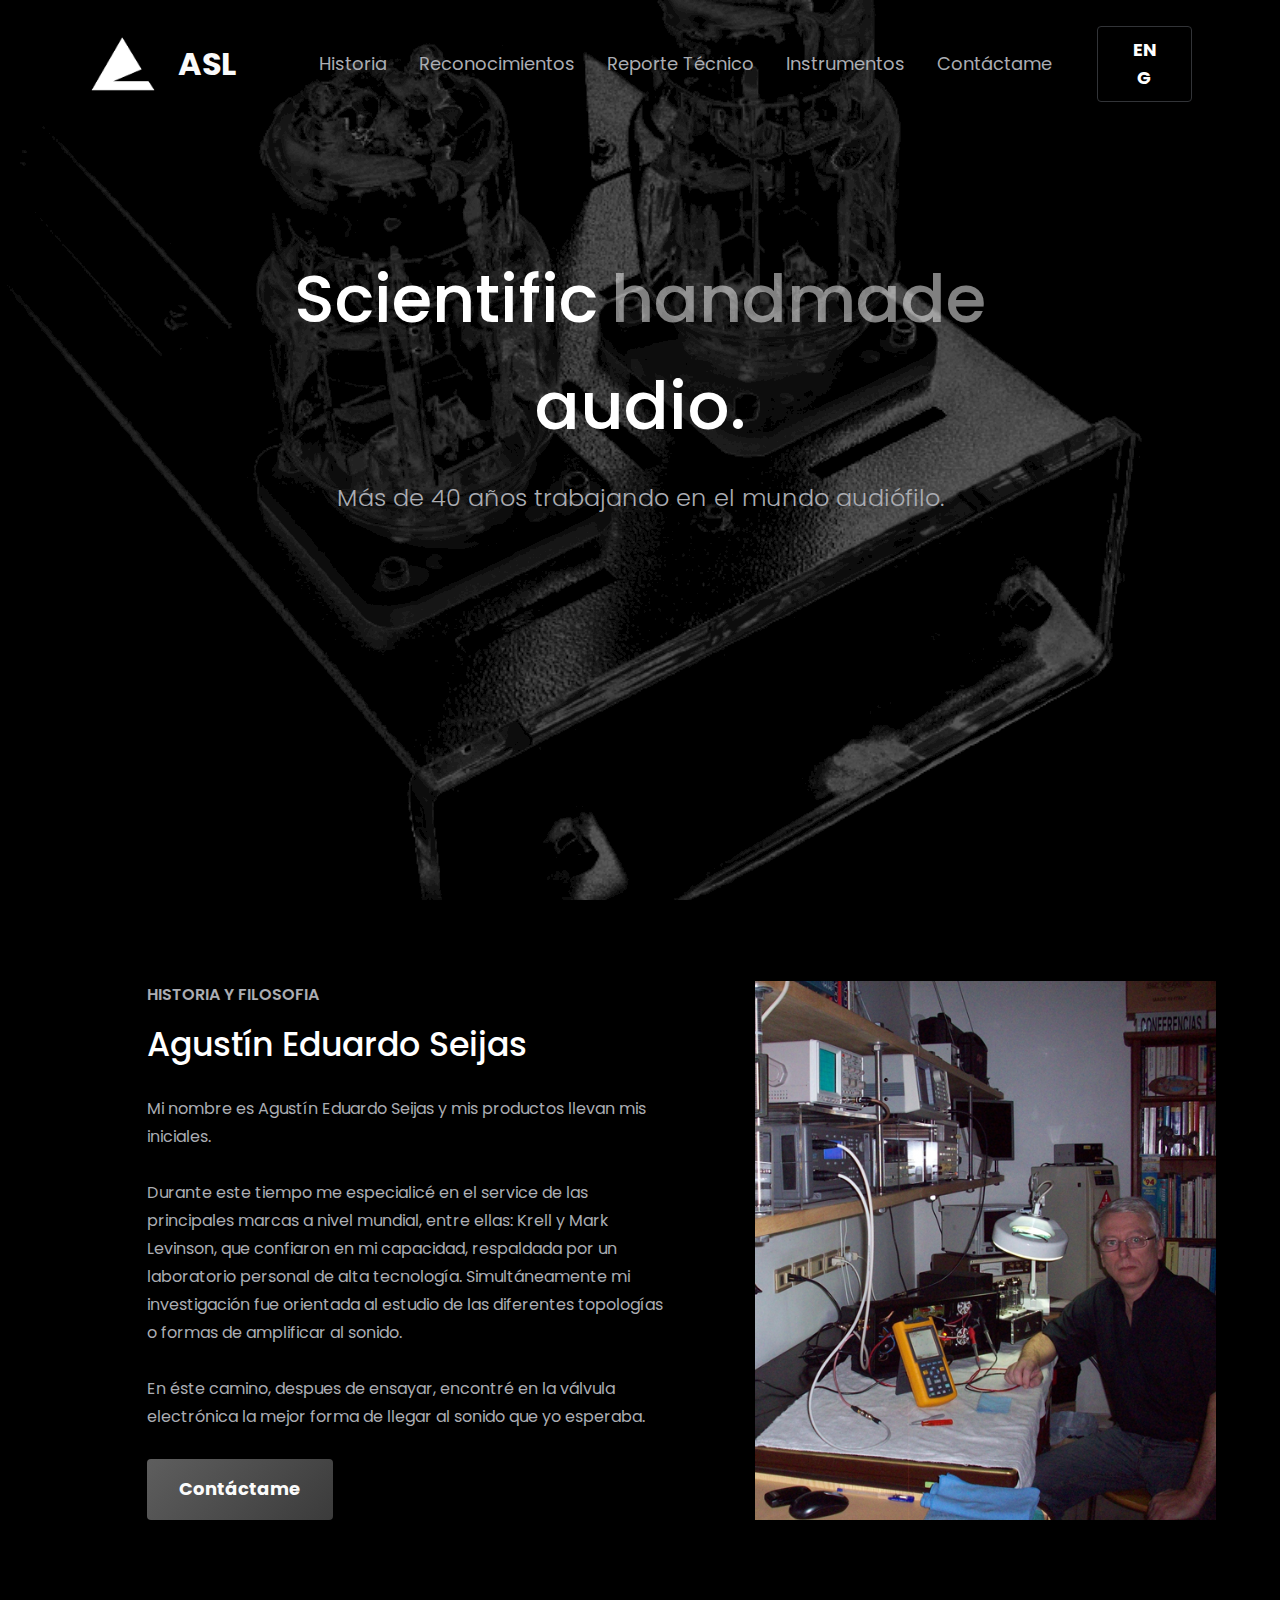
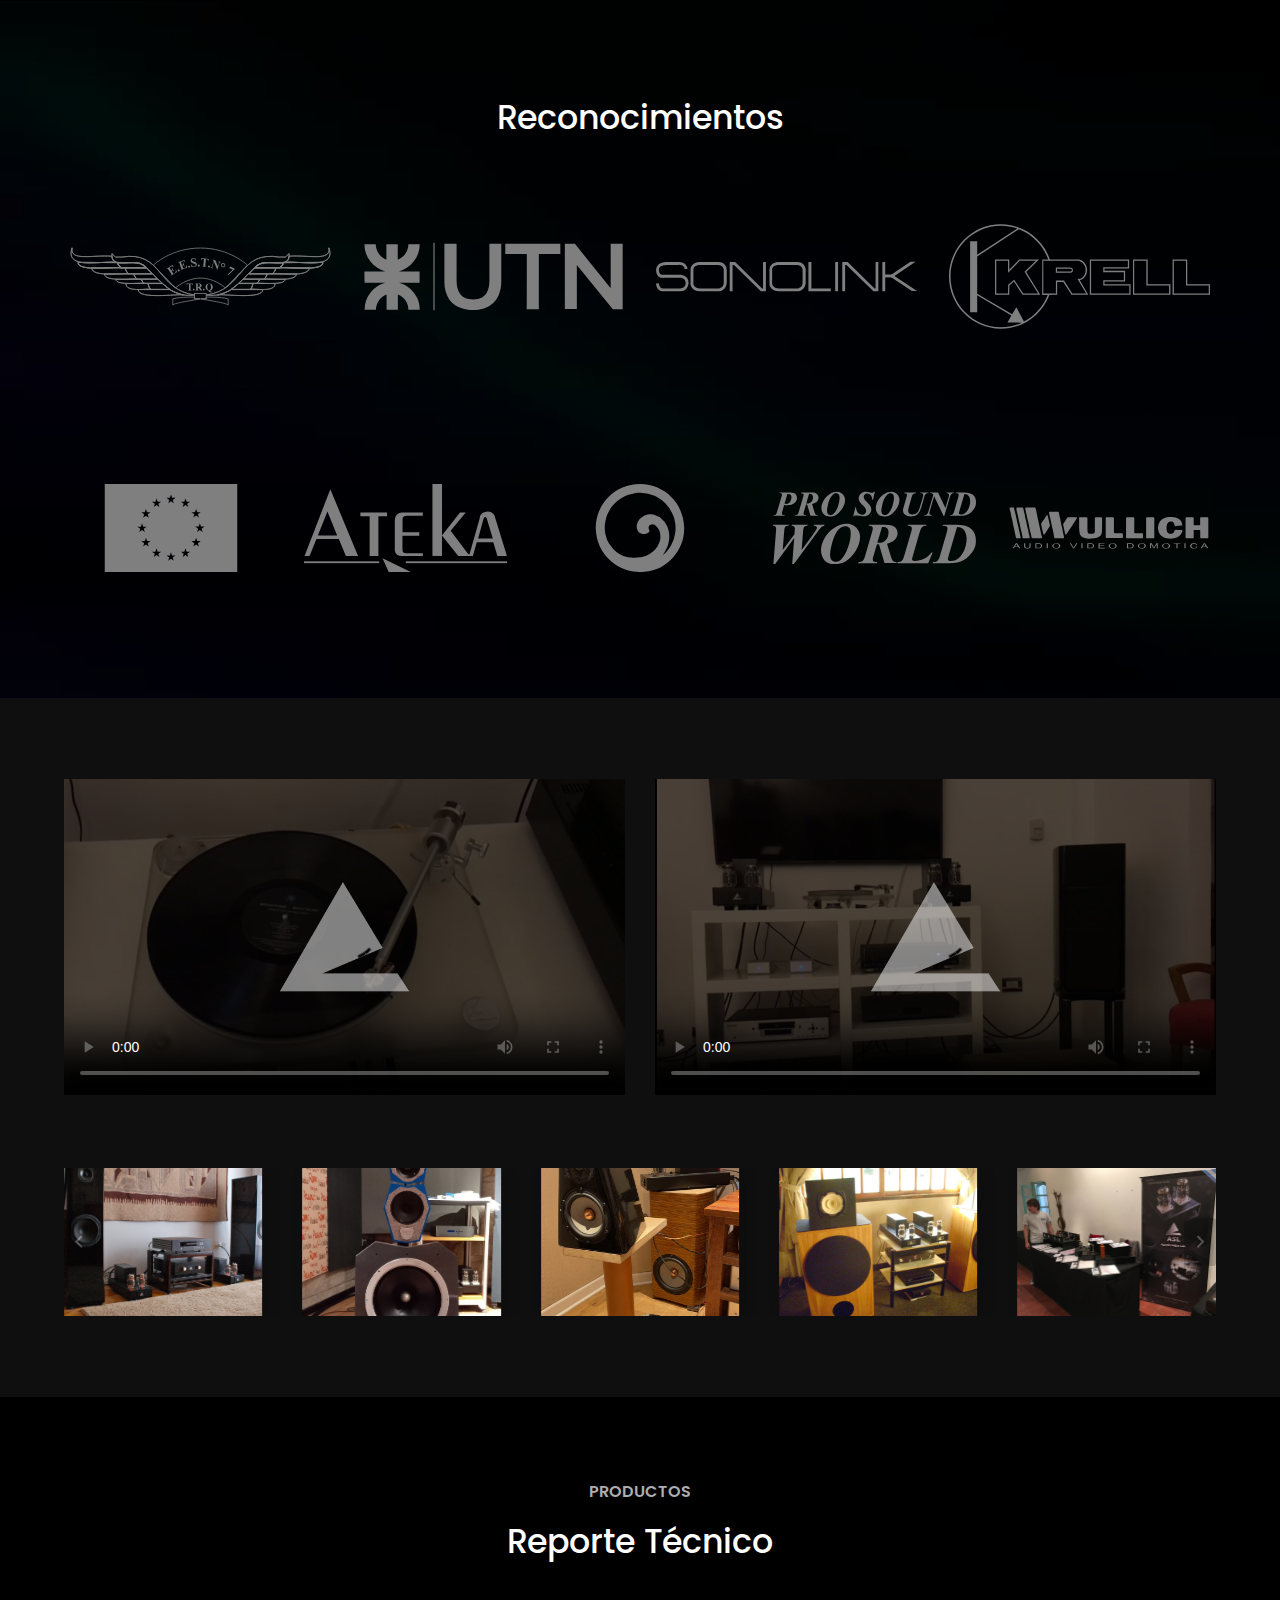
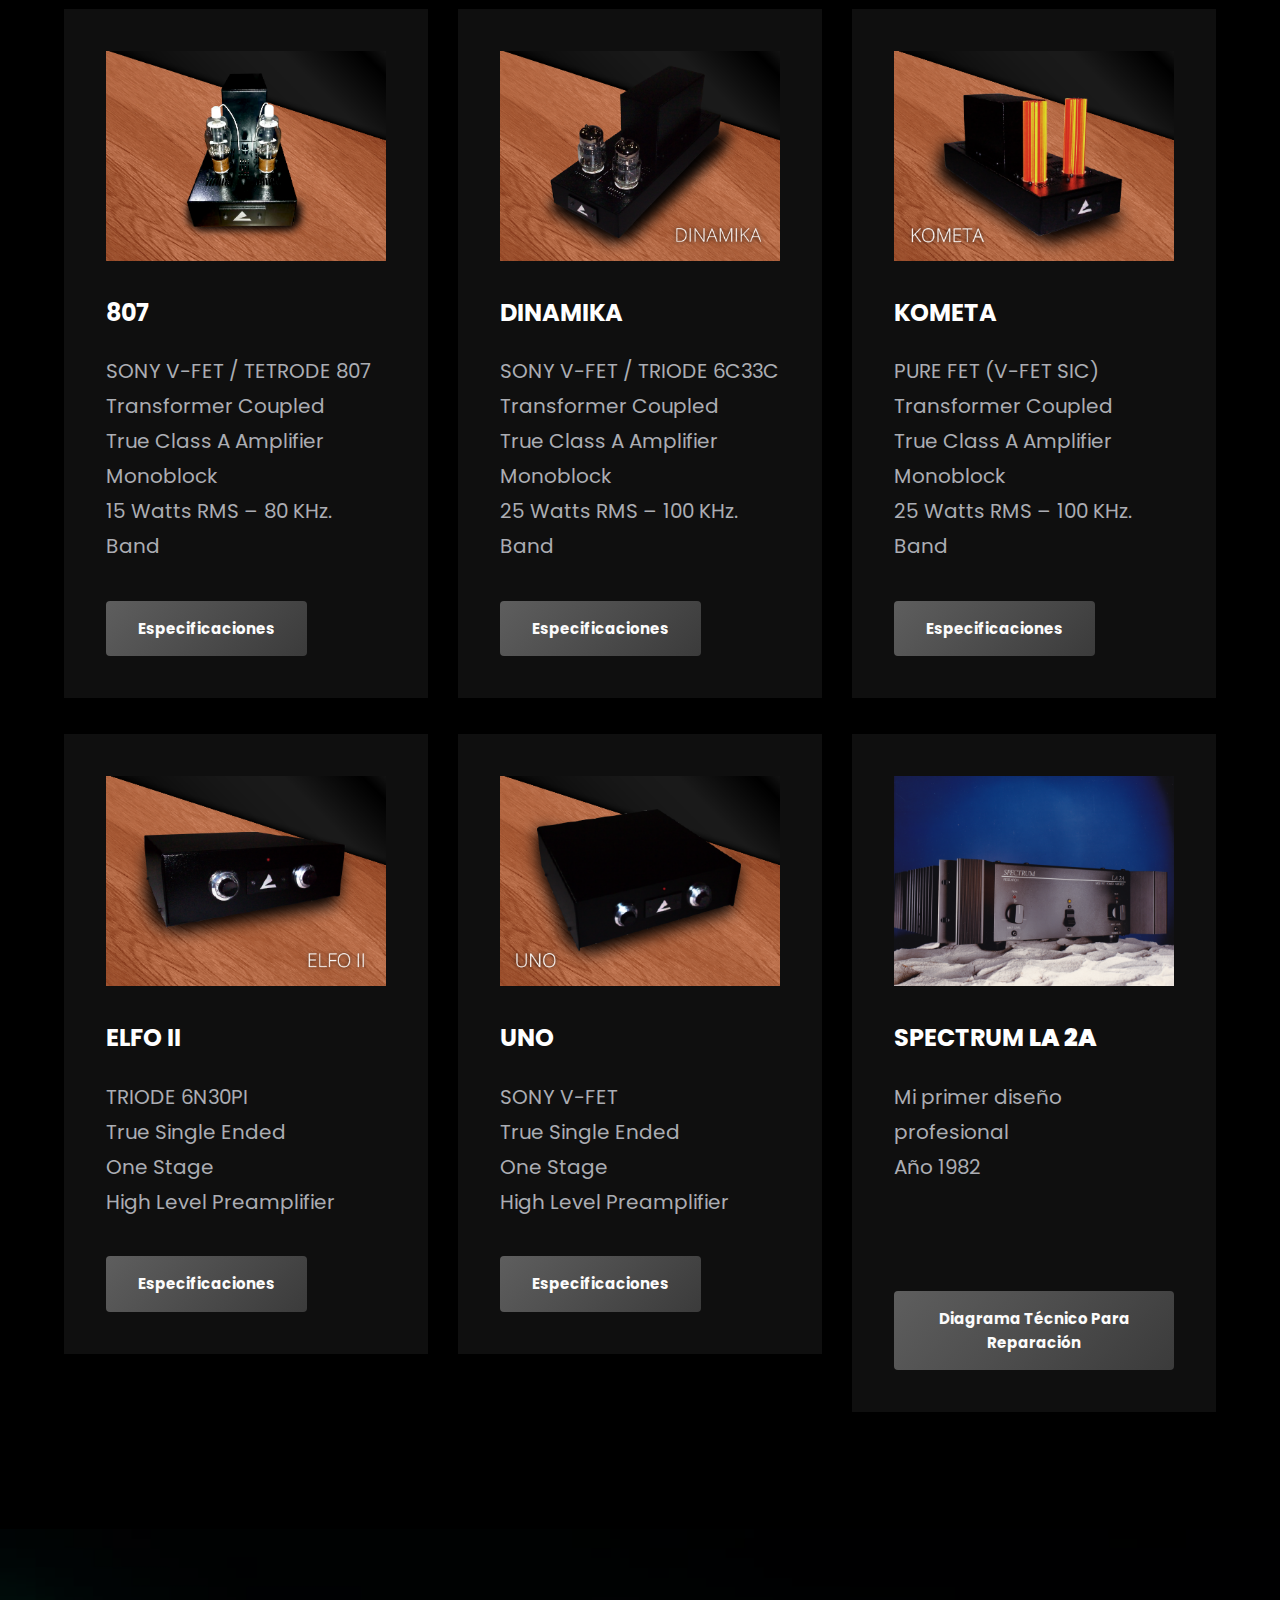
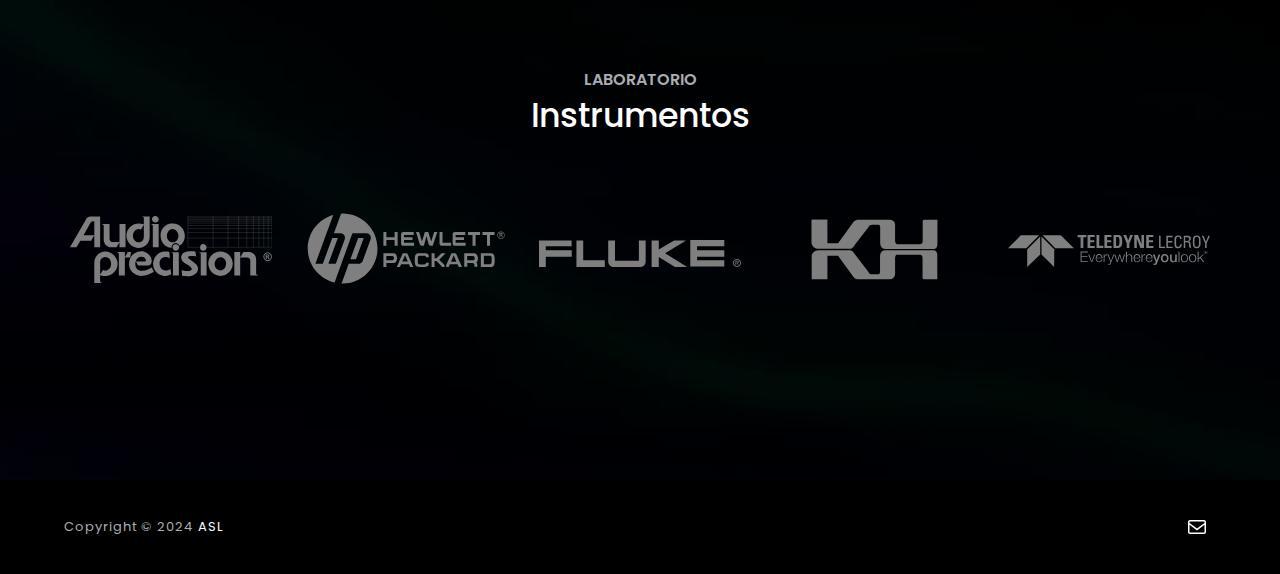
==== commit c4b6e1f9: "Update index.html" ====
--- a/index.html
+++ b/index.html
@@ -12,13 +12,23 @@
                 "settings_hover_icon": 'http://asl-espaol.local/wp-content/plugins/export-wp-page-to-static-html/admin/images/settings_hover.png'
             };
             /* ]]\> */
-        </script>         <script src="./js/dist-interactivity.min.js" id="wp-interactivity-js" defer data-wp-strategy="defer"></script> <script src="./js/navigation-view.min.js" id="wp-block-navigation-view-js" defer data-wp-strategy="defer"></script> <script src="./js/jquery-jquery.min.js" id="jquery-core-js"></script> <script src="./js/jquery-jquery-migrate.min.js" id="jquery-migrate-js"></script> <link rel="https://api.w.org/" href="http://asl-espaol.local/wp-json/" /><link rel="EditURI" type="application/rsd+xml" title="RSD" href="http://asl-espaol.local/xmlrpc.php?rsd" /> <meta name="generator" content="WordPress 6.4.3" /> <!-- Google Tag Manager -->
-<script>(function(w,d,s,l,i){w[l]=w[l]||[];w[l].push({'gtm.start':
-new Date().getTime(),event:'gtm.js'});var f=d.getElementsByTagName(s)[0],
-j=d.createElement(s),dl=l!='dataLayer'?'&l='+l:'';j.async=true;j.src=
-'https://www.googletagmanager.com/gtm.js?id='+i+dl;f.parentNode.insertBefore(j,f);
-})(window,document,'script','dataLayer','GTM-W2VJWGX5');</script>
-<!-- End Google Tag Manager --> 		              <style type="text/css">                  .progress-wrap {                      bottom: 50px;                      height: 46px;                      width: 46px;                      border-radius: 46px;                      background-color: #000000;                      box-shadow: inset 0 0 0 0px #ffffff;                  }                    .progress-wrap.btn-left-side {                      left: 50px;                  }                    .progress-wrap.btn-right-side {                      right: 50px;                  }                    .progress-wrap::after {                      width: 46px;                      height: 46px;                      color: #ffffff;                      font-size: 24px;                      content: '\e900';                      line-height: 46px;                  }                    .progress-wrap:hover::after {                      color: #ffffff;                  }                    .progress-wrap svg.progress-circle path {                      stroke: #ffffff;                      stroke-width: 4px;                  }                                                                      </style>    			<style id='wp-fonts-local'> @font-face{font-family:Poppins;font-style:normal;font-weight:300;font-display:fallback;src:url('./fonts/Poppins-Light.woff2') format('woff2');font-stretch:normal;} @font-face{font-family:Poppins;font-style:normal;font-weight:400;font-display:fallback;src:url('./fonts/Poppins-Regular.woff2') format('woff2');font-stretch:normal;} @font-face{font-family:Poppins;font-style:italic;font-weight:400;font-display:fallback;src:url('./fonts/Poppins-Italic.woff2') format('woff2');font-stretch:normal;} @font-face{font-family:Poppins;font-style:normal;font-weight:500;font-display:fallback;src:url('./fonts/Poppins-Medium.woff2') format('woff2');font-stretch:normal;} @font-face{font-family:Poppins;font-style:normal;font-weight:600;font-display:fallback;src:url('./fonts/Poppins-SemiBold.woff2') format('woff2');font-stretch:normal;} @font-face{font-family:Poppins;font-style:normal;font-weight:700;font-display:fallback;src:url('./fonts/Poppins-Bold.woff2') format('woff2');font-stretch:normal;} @font-face{font-family:Poppins;font-style:normal;font-weight:800;font-display:fallback;src:url('./fonts/Poppins-ExtraBold.woff2') format('woff2');font-stretch:normal;} @font-face{font-family:Poppins;font-style:normal;font-weight:900;font-display:fallback;src:url('./fonts/Poppins-Black.woff2') format('woff2');font-stretch:normal;} </style> <link rel="icon" href="./images/logo_navbar-01.png" sizes="32x32" /> <link rel="icon" href="./images/logo_navbar-01.png" sizes="192x192" /> <link rel="apple-touch-icon" href="./images/logo_navbar-01.png" /> <meta name="msapplication-TileImage" content="http://asl-espaol.local/wp-content/uploads/2024/03/logo_navbar-01.png" /> </head><body class="home blog wp-custom-logo wp-embed-responsive"> <!-- Google Tag Manager (noscript) --> <noscript><iframe src="https://www.googletagmanager.com/ns.html?id=G-9F2F1TFDYY" height="0" width="0" style="display:none;visibility:hidden"></iframe></noscript> <!-- End Google Tag Manager (noscript) --> 		 <div class="wp-site-blocks"> <main class="wp-block-group main-front-page is-layout-constrained wp-block-group-is-layout-constrained"> <div class="wp-block-cover alignfull has-custom-content-position is-position-top-center wp-block-section wp-block-header-media-no-image wp-duotone-dark-grayscale" style="padding-top:0;padding-right:var(--wp--preset--spacing--50);padding-bottom:0;padding-left:var(--wp--preset--spacing--50);min-height:100vh"><span aria-hidden="true" class="wp-block-cover__background has-background-background-color has-background-dim-0 has-background-dim"></span><img width="951" height="582" class="wp-block-cover__image-background wp-image-17" alt="ASL Banner" src="./images/2024-03-1.png" data-object-fit="cover" srcset="./images/2024-03-1.png 951w, ./images/2024-03-1-300x184.png 300w, ./images/2024-03-1-768x470.png 768w" sizes="(max-width: 951px) 100vw, 951px" /><div class="wp-block-cover__inner-container is-layout-flow wp-block-cover-is-layout-flow"><header class="aligncenter wp-block-template-part"> <div class="wp-block-group alignfull social-and-toggle-search header-has-nav-centered is-layout-constrained wp-block-group-is-layout-constrained"> <div class="wp-block-group alignwide wp-block-main-header is-layout-constrained wp-block-group-is-layout-constrained"> <div class="wp-block-group alignwide wp-block-main-header-container is-content-justification-space-between is-layout-flex wp-container-core-group-layout-4 wp-block-group-is-layout-flex" style="padding-top:var(--wp--custom--spacing--tiny);padding-bottom:var(--wp--custom--spacing--tiny)"> <div class="wp-block-group site-identity wp-container-content-1 is-layout-flex wp-container-core-group-layout-2 wp-block-group-is-layout-flex"><div class="wp-block-site-logo"><a href="./index.html" class="custom-logo-link" rel="home" aria-current="page"><img width="70" height="70" src="./images/2024-03-logo_navbar-01.png" class="custom-logo" alt="ASL" decoding="async" /></a></div>   <div class="wp-block-group is-layout-flow wp-block-group-is-layout-flow"><h1 class="has-text-align-center has-link-color has-text-color has-foreground-color wp-block-site-title wp-elements-24f629a4cc19145e5369fcb4eefa1d1e"><a href="./index.html" target="_self" rel="home" aria-current="page">ASL</a></h1></div> </div>   <nav class="is-responsive items-justified-center wp-block-navigation wp-container-content-3 is-horizontal is-content-justification-center is-layout-flex wp-container-core-navigation-layout-1 wp-block-navigation-is-layout-flex" aria-label="Navigation"  			data-wp-interactive	data-wp-context='{"core":{"navigation":{"overlayOpenedBy":[],"type":"overlay","roleAttribute":"","ariaLabel":"Men\u00fa"}}}' 		><button aria-haspopup="true" aria-label="Abrir el menú" class="wp-block-navigation__responsive-container-open"  			data-wp-on--click="actions.core.navigation.openMenuOnClick" 			data-wp-on--keydown="actions.core.navigation.handleMenuKeydown" 		><svg width="24" height="24" xmlns="http://www.w3.org/2000/svg" viewbox="0 0 24 24"><path d="M5 5v1.5h14V5H5zm0 7.8h14v-1.5H5v1.5zM5 19h14v-1.5H5V19z" /></svg></button> 			<div class="wp-block-navigation__responsive-container" style="" id="modal-2"  			data-wp-class--has-modal-open="selectors.core.navigation.isMenuOpen" 			data-wp-class--is-menu-open="selectors.core.navigation.isMenuOpen" 			data-wp-effect="effects.core.navigation.initMenu" 			data-wp-on--keydown="actions.core.navigation.handleMenuKeydown" 			data-wp-on--focusout="actions.core.navigation.handleMenuFocusout" 			tabindex="-1" 		> 				<div class="wp-block-navigation__responsive-close" tabindex="-1"> 					<div class="wp-block-navigation__responsive-dialog"  			data-wp-bind--aria-modal="selectors.core.navigation.ariaModal" 			data-wp-bind--aria-label="selectors.core.navigation.ariaLabel" 			data-wp-bind--role="selectors.core.navigation.roleAttribute" 			data-wp-effect="effects.core.navigation.focusFirstElement" 		> 							<button aria-label="Cerrar el menú" class="wp-block-navigation__responsive-container-close"  			data-wp-on--click="actions.core.navigation.closeMenuOnClick" 		><svg xmlns="http://www.w3.org/2000/svg" viewbox="0 0 24 24" width="24" height="24" aria-hidden="true" focusable="false"><path d="M13 11.8l6.1-6.3-1-1-6.1 6.2-6.1-6.2-1 1 6.1 6.3-6.5 6.7 1 1 6.5-6.6 6.5 6.6 1-1z"></path></svg></button> 						<div class="wp-block-navigation__responsive-container-content" id="modal-2-content"> 							<ul class="wp-block-navigation__container is-responsive items-justified-center wp-block-navigation"><li class="wp-block-navigation-item wp-block-navigation-link"><a class="wp-block-navigation-item__content"  href="#about-me" title="Historia"><span class="wp-block-navigation-item__label">Historia</span></a></li><li class="wp-block-navigation-item wp-block-navigation-link"><a class="wp-block-navigation-item__content"  href="#reconocimientos" title="Reconocimientos"><span class="wp-block-navigation-item__label">Reconocimientos</span></a></li><li class="wp-block-navigation-item wp-block-navigation-link"><a class="wp-block-navigation-item__content"  href="#reporte" title="Reporte técnico"><span class="wp-block-navigation-item__label">Reporte Técnico</span></a></li><li class="wp-block-navigation-item wp-block-navigation-link"><a class="wp-block-navigation-item__content"  href="#instrumentos" title="Instrumentos"><span class="wp-block-navigation-item__label">Instrumentos</span></a></li><li class="wp-block-navigation-item wp-block-navigation-link"><a class="wp-block-navigation-item__content"  href="mailto:seijas.asl@gmail.com"><span class="wp-block-navigation-item__label">Contáctame</span></a></li></ul> 						</div> 					</div> 				</div> 			</div></nav>   <div class="wp-block-group wp-block-social-search-container wp-container-content-4 is-content-justification-right is-layout-flex wp-container-core-group-layout-3 wp-block-group-is-layout-flex"> <div class="wp-block-buttons is-layout-flex wp-block-buttons-is-layout-flex"> <div class="wp-block-button is-style-outline"><a class="wp-block-button__link wp-element-button" href="https://agustinseijaslab.com/en">eNG</a></div> </div> </div> </div> </div> </div> </header>   <div class="wp-block-group is-content-justification-center is-layout-constrained wp-block-group-is-layout-constrained" style="min-height:100%;margin-top:0;margin-bottom:0;padding-top:0;padding-bottom:0"> <div style="height:100px" aria-hidden="true" class="wp-block-spacer"></div>    <div class="wp-block-group header-title-wrapper is-content-justification-center is-layout-constrained wp-block-group-is-layout-constrained"> <div class="wp-block-group header-animate-wrap is-layout-constrained wp-block-group-is-layout-constrained"> <h2 class="wp-block-heading has-text-align-center header-animate has-huge-font-size" style="font-style:normal;font-weight:500">Scientific</h2> </div>    <div class="wp-block-group header-animate-wrap is-layout-constrained wp-block-group-is-layout-constrained"> <h2 class="wp-block-heading has-text-align-center header-animate has-huge-font-size" style="font-style:normal;font-weight:500">handmade</h2> </div>    <div class="wp-block-group header-animate-wrap is-layout-constrained wp-block-group-is-layout-constrained"> <h2 class="wp-block-heading has-text-align-center header-animate has-huge-font-size" style="font-style:normal;font-weight:500">audio.</h2> </div> </div>    <p class="has-text-align-center has-body-text-color has-text-color has-content-heading-font-size">Más de 40 años trabajando en el mundo audiófilo.</p> </div> </div></div>    <div class="wp-block-group alignfull wp-block-section wp-block-hero-content is-layout-flow wp-container-core-group-layout-15 wp-block-group-is-layout-flow" style="margin-top:var(--wp--preset--spacing--80);margin-bottom:var(--wp--preset--spacing--80);padding-top:0;padding-bottom:0"> <div class="wp-block-group is-layout-flow wp-block-group-is-layout-flow"> <div class="wp-block-group is-layout-constrained wp-block-group-is-layout-constrained"> <div class="wp-block-media-text alignwide has-media-on-the-right is-stacked-on-mobile is-vertically-aligned-center is-image-fill" style="grid-template-columns:auto 40%"><div class="wp-block-media-text__content"> <div class="wp-block-group wp-block-group-heading is-layout-flow wp-container-core-group-layout-12 wp-block-group-is-layout-flow"> <h6 class="wp-block-heading has-text-align-left has-body-text-color has-text-color has-medium-font-size" id="about-me" style="font-style:normal;font-weight:600;line-height:1.8;text-transform:uppercase">historia y filosofia</h6>    <h2 class="wp-block-heading has-text-align-left">agustín Eduardo Seijas</h2> </div>    <p class="has-medium-font-size">Mi nombre es Agustín Eduardo Seijas y mis productos llevan mis iniciales.<br><br>Durante este tiempo me especialicé en el service de las principales marcas a nivel mundial, entre ellas: Krell y Mark Levinson, que confiaron en mi capacidad, respaldada por un laboratorio personal de alta tecnología. Simultáneamente mi investigación fue orientada al estudio de las diferentes topologías o formas de amplificar al sonido.<br><br>En éste camino, despues de ensayar, encontré en la válvula electrónica la mejor forma de llegar al sonido que yo esperaba.</p>    <div class="wp-block-buttons is-content-justification-left is-layout-flex wp-container-core-buttons-layout-2 wp-block-buttons-is-layout-flex"> <div class="wp-block-button is-style-fill"><a class="wp-block-button__link wp-element-button" href="mailto:seijas.asl@gmail.com">contáctame</a></div> </div> </div><figure class="wp-block-media-text__media" style="background-image:url(./images/a.jpg);background-position:100% 50%"><img width="849" height="637" src="./images/2024-03-a.jpg" alt="Foto Galería ASL - Agustín Seijas Laboratory" class="wp-image-233 size-full" srcset="./images/2024-03-a.jpg 849w, ./images/2024-03-a-300x225.jpg 300w, ./images/2024-03-a-768x576.jpg 768w" sizes="(max-width: 849px) 100vw, 849px" /></figure></div> </div> </div> </div>    <div class="wp-block-cover alignfull wp-block-section wp-block-cta wp-block-promotional-contact" style="min-height:551px"><span aria-hidden="true" class="wp-block-cover__background has-background-dim-60 has-background-dim"></span><img class="wp-block-cover__image-background" alt="" src="./images/bizboost-assets-images-promotional-contact.jpg" style="object-position:0% 100%" data-object-fit="cover" data-object-position="0% 100%"/><div class="wp-block-cover__inner-container is-layout-flow wp-block-cover-is-layout-flow"> <div class="wp-block-group is-layout-constrained wp-block-group-is-layout-constrained"> <div class="wp-block-group is-layout-flow wp-container-core-group-layout-17 wp-block-group-is-layout-flow"> <div class="wp-block-group wp-block-group-heading is-layout-flow wp-block-group-is-layout-flow"> <h2 class="wp-block-heading has-text-align-center" id="reconocimientos">Reconocimientos</h2> </div> </div>   <div class="kb-row-layout-wrap kb-row-layout-id486542_fc6dc1-9a alignwide wp-block-kadence-rowlayout"><div class="kt-row-column-wrap kt-has-4-columns kt-row-layout-equal kt-tab-layout-inherit kt-mobile-layout-two-grid kt-row-valign-middle">  <div class="wp-block-kadence-column kadence-column486542_29aba2-04"><div class="kt-inside-inner-col"> <figure class="wp-block-image size-full wp-duotone-dark-grayscale"><a href="https://agustinseijaslab.com/pdf/cert_impa.pdf" target="_blank" rel="noreferrer noopener"><img src="./images/2024-03-impa.svg" alt="IMPA" class="wp-image-45"/></a></figure> </div></div>    <div class="wp-block-kadence-column kadence-column486542_24030e-8e"><div class="kt-inside-inner-col"> <figure class="wp-block-image size-full wp-duotone-dark-grayscale"><a href="https://agustinseijaslab.com/pdf/cert_utn.pdf" target="_blank" rel="noreferrer noopener"><img src="./images/2024-03-utn.svg" alt="UTN" class="wp-image-115"/></a></figure> </div></div>    <div class="wp-block-kadence-column kadence-column486542_301c15-3d"><div class="kt-inside-inner-col"> <figure class="wp-block-image size-full wp-duotone-dark-grayscale"><a href="https://agustinseijaslab.com/pdf/sonolink-1982.pdf" target="_blank" rel="noreferrer noopener"><img src="./images/2024-03-sonolink.svg" alt="Sonolink" class="wp-image-116"/></a></figure> </div></div>    <div class="wp-block-kadence-column kadence-column486542_92dcbd-e1"><div class="kt-inside-inner-col"> <figure class="wp-block-image size-full wp-duotone-dark-grayscale"><a href="https://agustinseijaslab.com/pdf/krell.pdf" target="_blank" rel="noreferrer noopener"><img src="./images/2024-03-krell.svg" alt="KRELL" class="wp-image-43"/></a></figure> </div></div>  </div></div>  <div class="kb-row-layout-wrap kb-row-layout-id486542_bae95a-82 alignwide wp-block-kadence-rowlayout"><div class="kt-row-column-wrap kt-has-5-columns kt-row-layout-equal kt-tab-layout-equal kt-mobile-layout-two-grid kt-row-valign-top">  <div class="wp-block-kadence-column kadence-column486542_de3116-b7"><div class="kt-inside-inner-col"> <figure class="wp-block-image size-full is-style-default wp-duotone-dark-grayscale"><a href="https://agustinseijaslab.com/pdf/ue-recognition.pdf" target="_blank" rel="noreferrer noopener"><img src="./images/2024-03-logo-ue.svg" alt="Unión Europea" class="wp-image-111"/></a></figure> </div></div>    <div class="wp-block-kadence-column kadence-column486542_c0d7bc-5a"><div class="kt-inside-inner-col"> <figure class="wp-block-image size-full wp-duotone-dark-grayscale"><a href="https://agustinseijaslab.com/pdf/ateka-highend.pdf" target="_blank" rel="noreferrer noopener"><img src="./images/2024-03-ateka-1.svg" alt="Ateka" class="wp-image-41"/></a></figure> </div></div>    <div class="wp-block-kadence-column kadence-column486542_6e137b-12"><div class="kt-inside-inner-col"> <figure class="wp-block-image size-full wp-duotone-dark-grayscale"><a href="https://agustinseijaslab.com/pdf/holimar.pdf" target="_blank" rel="noreferrer noopener"><img src="./images/2024-03-holimar-1.svg" alt="Holimar" class="wp-image-112"/></a></figure> </div></div>    <div class="wp-block-kadence-column kadence-column486542_e7f539-3f"><div class="kt-inside-inner-col"> <figure class="wp-block-image size-full wp-duotone-dark-grayscale"><a href="https://agustinseijaslab.com/pdf/pro-sound-world.pdf" target="_blank" rel="noreferrer noopener"><img src="./images/2024-03-psw.svg" alt="Pro Sound World" class="wp-image-113"/></a></figure> </div></div>    <div class="wp-block-kadence-column kadence-column486542_f340d9-b8"><div class="kt-inside-inner-col"> <figure class="wp-block-image size-full wp-duotone-dark-grayscale"><a href="https://agustinseijaslab.com/pdf/wullich-av.pdf" target="_blank" rel="noreferrer noopener"><img src="./images/2024-03-wullich.svg" alt="Wullich" class="wp-image-114"/></a></figure> </div></div>  </div></div></div> </div></div>    <div class="wp-block-group alignfull wp-block-section wp-block-stats has-background is-layout-constrained wp-block-group-is-layout-constrained" style="background:linear-gradient(135deg,rgb(15,15,15) 0%,rgb(15,15,15) 100%);padding-top:var(--wp--preset--spacing--80);padding-bottom:var(--wp--preset--spacing--80)"> <div class="wp-block-columns alignwide is-layout-flex wp-container-core-columns-layout-1 wp-block-columns-is-layout-flex"> <div class="wp-block-column is-layout-flow wp-block-column-is-layout-flow"> <figure class="wp-block-video"><video controls poster="./images/video-cover1.png" src="./videos/2024-03-video1.mp4" href="./videos/2024-03-video1.mp4"></video></figure> </div>    <div class="wp-block-column is-layout-flow wp-block-column-is-layout-flow"> <figure class="wp-block-video"><video controls poster="./images/video-cover2-1.png" src="./videos/2024-03-video2.mp4" href="./videos/2024-03-video2.mp4"></video></figure> </div> </div>    <div style="height:25px" aria-hidden="true" class="wp-block-spacer"></div>   <div class="kb-gallery-wrap-id-486542_36f3d4-fc alignwide alignwide wp-block-kadence-advancedgallery"><div class="kb-gallery-ul kb-gallery-non-static kb-gallery-type-carousel kb-gallery-id-486542_36f3d4-fc kb-gallery-caption-style-bottom-hover kb-gallery-filter-none kb-gallery-magnific-init" data-image-filter="none" data-lightbox-caption="false"><div class="kt-blocks-carousel kt-carousel-container-dotstyle-none"><div class="kt-blocks-carousel-init kb-gallery-carousel kt-carousel-arrowstyle-whiteondark kt-carousel-dotstyle-none" data-columns-xxl="5" data-columns-xl="5" data-columns-md="5" data-columns-sm="4" data-columns-xs="4" data-columns-ss="3" data-slider-anim-speed="400" data-slider-scroll="1" data-slider-arrows="true" data-slider-dots="false" data-slider-hover-pause="false" data-slider-auto="1" data-slider-speed="7000" data-slider-gap="40px" data-slider-gap-tablet="40px" data-slider-gap-mobile="40px"><div class="kb-slide-item kb-gallery-carousel-item"><div class="kadence-blocks-gallery-item"><div class="kadence-blocks-gallery-item-inner"><figure class="kb-gallery-figure kb-gallery-item-has-link kadence-blocks-gallery-item-hide-caption" "><a href="./images/2024-03-27.jpg" data-alt="Foto Galería ASL - Agustín Seijas Laboratory" class="kb-gallery-item-link"  ><div class="kb-gal-image-radius"><div class="kb-gallery-image-contain kadence-blocks-gallery-intrinsic kb-gallery-image-ratio-land43 kb-has-image-ratio-land43" ><img src="./images/2024-03-27.jpg" width="1024" height="681" alt="Foto Galería ASL - Agustín Seijas Laboratory" data-full-image="http://asl-espaol.local/wp-content/uploads/2024/03/27.jpg" data-light-image="http://asl-espaol.local/wp-content/uploads/2024/03/27.jpg" data-id="187" class="wp-image-187 skip-lazy" srcset="./images/2024-03-27.jpg 1024w, ./images/2024-03-27-300x200.jpg 300w, ./images/2024-03-27-768x511.jpg 768w" sizes="(max-width: 1024px) 100vw, 1024px" /></div></div></a></figure></div></div></div><div class="kb-slide-item kb-gallery-carousel-item"><div class="kadence-blocks-gallery-item"><div class="kadence-blocks-gallery-item-inner"><figure class="kb-gallery-figure kb-gallery-item-has-link kadence-blocks-gallery-item-hide-caption" "><a href="./images/2024-03-64.jpeg" data-alt="Foto Galería ASL - Agustín Seijas Laboratory" class="kb-gallery-item-link"  ><div class="kb-gal-image-radius"><div class="kb-gallery-image-contain kadence-blocks-gallery-intrinsic kb-gallery-image-ratio-land43 kb-has-image-ratio-land43" ><img src="./images/2024-03-64.jpeg" width="990" height="1280" alt="Foto Galería ASL - Agustín Seijas Laboratory" data-full-image="http://asl-espaol.local/wp-content/uploads/2024/03/64.jpeg" data-light-image="http://asl-espaol.local/wp-content/uploads/2024/03/64.jpeg" data-id="230" class="wp-image-230 skip-lazy" srcset="./images/2024-03-64.jpeg 990w, ./images/2024-03-64-232x300.jpeg 232w, ./images/2024-03-64-792x1024.jpeg 792w, ./images/2024-03-64-768x993.jpeg 768w" sizes="(max-width: 990px) 100vw, 990px" /></div></div></a></figure></div></div></div><div class="kb-slide-item kb-gallery-carousel-item"><div class="kadence-blocks-gallery-item"><div class="kadence-blocks-gallery-item-inner"><figure class="kb-gallery-figure kb-gallery-item-has-link kadence-blocks-gallery-item-hide-caption" "><a href="./images/2024-03-62.jpeg" data-alt="Foto Galería ASL - Agustín Seijas Laboratory" class="kb-gallery-item-link"  ><div class="kb-gal-image-radius"><div class="kb-gallery-image-contain kadence-blocks-gallery-intrinsic kb-gallery-image-ratio-land43 kb-has-image-ratio-land43" ><img src="./images/2024-03-62.jpeg" width="720" height="1280" alt="Foto Galería ASL - Agustín Seijas Laboratory" data-full-image="http://asl-espaol.local/wp-content/uploads/2024/03/62.jpeg" data-light-image="http://asl-espaol.local/wp-content/uploads/2024/03/62.jpeg" data-id="227" class="wp-image-227 skip-lazy" srcset="./images/2024-03-62.jpeg 720w, ./images/2024-03-62-169x300.jpeg 169w, ./images/2024-03-62-576x1024.jpeg 576w" sizes="(max-width: 720px) 100vw, 720px" /></div></div></a></figure></div></div></div><div class="kb-slide-item kb-gallery-carousel-item"><div class="kadence-blocks-gallery-item"><div class="kadence-blocks-gallery-item-inner"><figure class="kb-gallery-figure kb-gallery-item-has-link kadence-blocks-gallery-item-hide-caption" "><a href="./images/2024-03-19.jpg" data-alt="Foto Galería ASL - Agustín Seijas Laboratory" class="kb-gallery-item-link"  ><div class="kb-gal-image-radius"><div class="kb-gallery-image-contain kadence-blocks-gallery-intrinsic kb-gallery-image-ratio-land43 kb-has-image-ratio-land43" ><img src="./images/2024-03-19.jpg" width="1024" height="768" alt="Foto Galería ASL - Agustín Seijas Laboratory" data-full-image="http://asl-espaol.local/wp-content/uploads/2024/03/19.jpg" data-light-image="http://asl-espaol.local/wp-content/uploads/2024/03/19.jpg" data-id="179" class="wp-image-179 skip-lazy" srcset="./images/2024-03-19.jpg 1024w, ./images/2024-03-19-300x225.jpg 300w, ./images/2024-03-19-768x576.jpg 768w" sizes="(max-width: 1024px) 100vw, 1024px" /></div></div></a></figure></div></div></div><div class="kb-slide-item kb-gallery-carousel-item"><div class="kadence-blocks-gallery-item"><div class="kadence-blocks-gallery-item-inner"><figure class="kb-gallery-figure kb-gallery-item-has-link kadence-blocks-gallery-item-hide-caption" "><a href="./images/2024-03-33.jpg" data-alt="Foto Galería ASL - Agustín Seijas Laboratory" class="kb-gallery-item-link"  ><div class="kb-gal-image-radius"><div class="kb-gallery-image-contain kadence-blocks-gallery-intrinsic kb-gallery-image-ratio-land43 kb-has-image-ratio-land43" ><img src="./images/2024-03-33.jpg" width="800" height="600" alt="Foto Galería ASL - Agustín Seijas Laboratory" data-full-image="http://asl-espaol.local/wp-content/uploads/2024/03/33.jpg" data-light-image="http://asl-espaol.local/wp-content/uploads/2024/03/33.jpg" data-id="193" class="wp-image-193 skip-lazy" srcset="./images/2024-03-33.jpg 800w, ./images/2024-03-33-300x225.jpg 300w, ./images/2024-03-33-768x576.jpg 768w" sizes="(max-width: 800px) 100vw, 800px" /></div></div></a></figure></div></div></div><div class="kb-slide-item kb-gallery-carousel-item"><div class="kadence-blocks-gallery-item"><div class="kadence-blocks-gallery-item-inner"><figure class="kb-gallery-figure kb-gallery-item-has-link kadence-blocks-gallery-item-hide-caption" "><a href="./images/2024-03-2-1.jpg" data-alt="Foto Galería ASL - Agustín Seijas Laboratory" class="kb-gallery-item-link"  ><div class="kb-gal-image-radius"><div class="kb-gallery-image-contain kadence-blocks-gallery-intrinsic kb-gallery-image-ratio-land43 kb-has-image-ratio-land43" ><img src="./images/2024-03-2-1.jpg" width="955" height="537" alt="Foto Galería ASL - Agustín Seijas Laboratory" data-full-image="http://asl-espaol.local/wp-content/uploads/2024/03/2-1.jpg" data-light-image="http://asl-espaol.local/wp-content/uploads/2024/03/2-1.jpg" data-id="162" class="wp-image-162 skip-lazy" srcset="./images/2024-03-2-1.jpg 955w, ./images/2024-03-2-1-300x169.jpg 300w, ./images/2024-03-2-1-768x432.jpg 768w" sizes="(max-width: 955px) 100vw, 955px" /></div></div></a></figure></div></div></div><div class="kb-slide-item kb-gallery-carousel-item"><div class="kadence-blocks-gallery-item"><div class="kadence-blocks-gallery-item-inner"><figure class="kb-gallery-figure kb-gallery-item-has-link kadence-blocks-gallery-item-hide-caption" "><a href="./images/2024-03-28.jpg" data-alt="Foto Galería ASL - Agustín Seijas Laboratory" class="kb-gallery-item-link"  ><div class="kb-gal-image-radius"><div class="kb-gallery-image-contain kadence-blocks-gallery-intrinsic kb-gallery-image-ratio-land43 kb-has-image-ratio-land43" ><img src="./images/2024-03-28.jpg" width="800" height="480" alt="Foto Galería ASL - Agustín Seijas Laboratory" data-full-image="http://asl-espaol.local/wp-content/uploads/2024/03/28.jpg" data-light-image="http://asl-espaol.local/wp-content/uploads/2024/03/28.jpg" data-id="188" class="wp-image-188 skip-lazy" srcset="./images/2024-03-28.jpg 800w, ./images/2024-03-28-300x180.jpg 300w, ./images/2024-03-28-768x461.jpg 768w" sizes="(max-width: 800px) 100vw, 800px" /></div></div></a></figure></div></div></div><div class="kb-slide-item kb-gallery-carousel-item"><div class="kadence-blocks-gallery-item"><div class="kadence-blocks-gallery-item-inner"><figure class="kb-gallery-figure kb-gallery-item-has-link kadence-blocks-gallery-item-hide-caption" "><a href="./images/2024-03-1-1.jpg" data-alt="Foto Galería ASL - Agustín Seijas Laboratory" class="kb-gallery-item-link"  ><div class="kb-gal-image-radius"><div class="kb-gallery-image-contain kadence-blocks-gallery-intrinsic kb-gallery-image-ratio-land43 kb-has-image-ratio-land43" ><img src="./images/2024-03-1-1.jpg" width="1024" height="768" alt="Foto Galería ASL - Agustín Seijas Laboratory" data-full-image="http://asl-espaol.local/wp-content/uploads/2024/03/1-1.jpg" data-light-image="http://asl-espaol.local/wp-content/uploads/2024/03/1-1.jpg" data-id="161" class="wp-image-161 skip-lazy" srcset="./images/2024-03-1-1.jpg 1024w, ./images/2024-03-1-1-300x225.jpg 300w, ./images/2024-03-1-1-768x576.jpg 768w" sizes="(max-width: 1024px) 100vw, 1024px" /></div></div></a></figure></div></div></div><div class="kb-slide-item kb-gallery-carousel-item"><div class="kadence-blocks-gallery-item"><div class="kadence-blocks-gallery-item-inner"><figure class="kb-gallery-figure kb-gallery-item-has-link kadence-blocks-gallery-item-hide-caption" "><a href="./images/2024-03-d.jpg" data-alt="Foto Galería ASL - Agustín Seijas Laboratory" class="kb-gallery-item-link"  ><div class="kb-gal-image-radius"><div class="kb-gallery-image-contain kadence-blocks-gallery-intrinsic kb-gallery-image-ratio-land43 kb-has-image-ratio-land43" ><img src="./images/2024-03-d.jpg" width="1024" height="768" alt="Foto Galería ASL - Agustín Seijas Laboratory" data-full-image="http://asl-espaol.local/wp-content/uploads/2024/03/d.jpg" data-light-image="http://asl-espaol.local/wp-content/uploads/2024/03/d.jpg" data-id="236" class="wp-image-236 skip-lazy" srcset="./images/2024-03-d.jpg 1024w, ./images/2024-03-d-300x225.jpg 300w, ./images/2024-03-d-768x576.jpg 768w" sizes="(max-width: 1024px) 100vw, 1024px" /></div></div></a></figure></div></div></div><div class="kb-slide-item kb-gallery-carousel-item"><div class="kadence-blocks-gallery-item"><div class="kadence-blocks-gallery-item-inner"><figure class="kb-gallery-figure kb-gallery-item-has-link kadence-blocks-gallery-item-hide-caption" "><a href="./images/2024-03-56.jpeg" data-alt="Foto Galería ASL - Agustín Seijas Laboratory" class="kb-gallery-item-link"  ><div class="kb-gal-image-radius"><div class="kb-gallery-image-contain kadence-blocks-gallery-intrinsic kb-gallery-image-ratio-land43 kb-has-image-ratio-land43" ><img src="./images/2024-03-56.jpeg" width="1024" height="768" alt="Foto Galería ASL - Agustín Seijas Laboratory" data-full-image="http://asl-espaol.local/wp-content/uploads/2024/03/56.jpeg" data-light-image="http://asl-espaol.local/wp-content/uploads/2024/03/56.jpeg" data-id="220" class="wp-image-220 skip-lazy" srcset="./images/2024-03-56.jpeg 1024w, ./images/2024-03-56-300x225.jpeg 300w, ./images/2024-03-56-768x576.jpeg 768w" sizes="(max-width: 1024px) 100vw, 1024px" /></div></div></a></figure></div></div></div><div class="kb-slide-item kb-gallery-carousel-item"><div class="kadence-blocks-gallery-item"><div class="kadence-blocks-gallery-item-inner"><figure class="kb-gallery-figure kb-gallery-item-has-link kadence-blocks-gallery-item-hide-caption" "><a href="./images/2024-03-55-1.jpeg" data-alt="Foto Galería ASL - Agustín Seijas Laboratory" class="kb-gallery-item-link"  ><div class="kb-gal-image-radius"><div class="kb-gallery-image-contain kadence-blocks-gallery-intrinsic kb-gallery-image-ratio-land43 kb-has-image-ratio-land43" ><img src="./images/2024-03-55-1.jpeg" width="1024" height="768" alt="Foto Galería ASL - Agustín Seijas Laboratory" data-full-image="http://asl-espaol.local/wp-content/uploads/2024/03/55-1.jpeg" data-light-image="http://asl-espaol.local/wp-content/uploads/2024/03/55-1.jpeg" data-id="219" class="wp-image-219 skip-lazy" srcset="./images/2024-03-55-1.jpeg 1024w, ./images/2024-03-55-1-300x225.jpeg 300w, ./images/2024-03-55-1-768x576.jpeg 768w" sizes="(max-width: 1024px) 100vw, 1024px" /></div></div></a></figure></div></div></div><div class="kb-slide-item kb-gallery-carousel-item"><div class="kadence-blocks-gallery-item"><div class="kadence-blocks-gallery-item-inner"><figure class="kb-gallery-figure kb-gallery-item-has-link kadence-blocks-gallery-item-hide-caption" "><a href="./images/2024-03-54.jpeg" data-alt="Foto Galería ASL - Agustín Seijas Laboratory" class="kb-gallery-item-link"  ><div class="kb-gal-image-radius"><div class="kb-gallery-image-contain kadence-blocks-gallery-intrinsic kb-gallery-image-ratio-land43 kb-has-image-ratio-land43" ><img src="./images/2024-03-54.jpeg" width="1024" height="768" alt="Foto Galería ASL - Agustín Seijas Laboratory" data-full-image="http://asl-espaol.local/wp-content/uploads/2024/03/54.jpeg" data-light-image="http://asl-espaol.local/wp-content/uploads/2024/03/54.jpeg" data-id="218" class="wp-image-218 skip-lazy" srcset="./images/2024-03-54.jpeg 1024w, ./images/2024-03-54-300x225.jpeg 300w, ./images/2024-03-54-768x576.jpeg 768w" sizes="(max-width: 1024px) 100vw, 1024px" /></div></div></a></figure></div></div></div><div class="kb-slide-item kb-gallery-carousel-item"><div class="kadence-blocks-gallery-item"><div class="kadence-blocks-gallery-item-inner"><figure class="kb-gallery-figure kb-gallery-item-has-link kadence-blocks-gallery-item-hide-caption" "><a href="./images/2024-03-52.jpeg" data-alt="Foto Galería ASL - Agustín Seijas Laboratory" class="kb-gallery-item-link"  ><div class="kb-gal-image-radius"><div class="kb-gallery-image-contain kadence-blocks-gallery-intrinsic kb-gallery-image-ratio-land43 kb-has-image-ratio-land43" ><img src="./images/2024-03-52.jpeg" width="1024" height="768" alt="Foto Galería ASL - Agustín Seijas Laboratory" data-full-image="http://asl-espaol.local/wp-content/uploads/2024/03/52.jpeg" data-light-image="http://asl-espaol.local/wp-content/uploads/2024/03/52.jpeg" data-id="215" class="wp-image-215 skip-lazy" srcset="./images/2024-03-52.jpeg 1024w, ./images/2024-03-52-300x225.jpeg 300w, ./images/2024-03-52-768x576.jpeg 768w" sizes="(max-width: 1024px) 100vw, 1024px" /></div></div></a></figure></div></div></div><div class="kb-slide-item kb-gallery-carousel-item"><div class="kadence-blocks-gallery-item"><div class="kadence-blocks-gallery-item-inner"><figure class="kb-gallery-figure kb-gallery-item-has-link kadence-blocks-gallery-item-hide-caption" "><a href="./images/2024-03-53.jpeg" data-alt="Foto Galería ASL - Agustín Seijas Laboratory" class="kb-gallery-item-link"  ><div class="kb-gal-image-radius"><div class="kb-gallery-image-contain kadence-blocks-gallery-intrinsic kb-gallery-image-ratio-land43 kb-has-image-ratio-land43" ><img src="./images/2024-03-53.jpeg" width="768" height="1024" alt="Foto Galería ASL - Agustín Seijas Laboratory" data-full-image="http://asl-espaol.local/wp-content/uploads/2024/03/53.jpeg" data-light-image="http://asl-espaol.local/wp-content/uploads/2024/03/53.jpeg" data-id="216" class="wp-image-216 skip-lazy" srcset="./images/2024-03-53.jpeg 768w, ./images/2024-03-53-225x300.jpeg 225w" sizes="(max-width: 768px) 100vw, 768px" /></div></div></a></figure></div></div></div><div class="kb-slide-item kb-gallery-carousel-item"><div class="kadence-blocks-gallery-item"><div class="kadence-blocks-gallery-item-inner"><figure class="kb-gallery-figure kb-gallery-item-has-link kadence-blocks-gallery-item-hide-caption" "><a href="./images/2024-03-51.jpeg" data-alt="Foto Galería ASL - Agustín Seijas Laboratory" class="kb-gallery-item-link"  ><div class="kb-gal-image-radius"><div class="kb-gallery-image-contain kadence-blocks-gallery-intrinsic kb-gallery-image-ratio-land43 kb-has-image-ratio-land43" ><img src="./images/2024-03-51.jpeg" width="768" height="1024" alt="Foto Galería ASL - Agustín Seijas Laboratory" data-full-image="http://asl-espaol.local/wp-content/uploads/2024/03/51.jpeg" data-light-image="http://asl-espaol.local/wp-content/uploads/2024/03/51.jpeg" data-id="213" class="wp-image-213 skip-lazy" srcset="./images/2024-03-51.jpeg 768w, ./images/2024-03-51-225x300.jpeg 225w" sizes="(max-width: 768px) 100vw, 768px" /></div></div></a></figure></div></div></div><div class="kb-slide-item kb-gallery-carousel-item"><div class="kadence-blocks-gallery-item"><div class="kadence-blocks-gallery-item-inner"><figure class="kb-gallery-figure kb-gallery-item-has-link kadence-blocks-gallery-item-hide-caption" "><a href="./images/2024-03-50.jpeg" data-alt="Foto Galería ASL - Agustín Seijas Laboratory" class="kb-gallery-item-link"  ><div class="kb-gal-image-radius"><div class="kb-gallery-image-contain kadence-blocks-gallery-intrinsic kb-gallery-image-ratio-land43 kb-has-image-ratio-land43" ><img src="./images/2024-03-50.jpeg" width="1024" height="768" alt="Foto Galería ASL - Agustín Seijas Laboratory" data-full-image="http://asl-espaol.local/wp-content/uploads/2024/03/50.jpeg" data-light-image="http://asl-espaol.local/wp-content/uploads/2024/03/50.jpeg" data-id="212" class="wp-image-212 skip-lazy" srcset="./images/2024-03-50.jpeg 1024w, ./images/2024-03-50-300x225.jpeg 300w, ./images/2024-03-50-768x576.jpeg 768w" sizes="(max-width: 1024px) 100vw, 1024px" /></div></div></a></figure></div></div></div><div class="kb-slide-item kb-gallery-carousel-item"><div class="kadence-blocks-gallery-item"><div class="kadence-blocks-gallery-item-inner"><figure class="kb-gallery-figure kb-gallery-item-has-link kadence-blocks-gallery-item-hide-caption" "><a href="./images/2024-03-49.jpeg" data-alt="Foto Galería ASL - Agustín Seijas Laboratory" class="kb-gallery-item-link"  ><div class="kb-gal-image-radius"><div class="kb-gallery-image-contain kadence-blocks-gallery-intrinsic kb-gallery-image-ratio-land43 kb-has-image-ratio-land43" ><img src="./images/2024-03-49.jpeg" width="1024" height="768" alt="Foto Galería ASL - Agustín Seijas Laboratory" data-full-image="http://asl-espaol.local/wp-content/uploads/2024/03/49.jpeg" data-light-image="http://asl-espaol.local/wp-content/uploads/2024/03/49.jpeg" data-id="211" class="wp-image-211 skip-lazy" srcset="./images/2024-03-49.jpeg 1024w, ./images/2024-03-49-300x225.jpeg 300w, ./images/2024-03-49-768x576.jpeg 768w" sizes="(max-width: 1024px) 100vw, 1024px" /></div></div></a></figure></div></div></div><div class="kb-slide-item kb-gallery-carousel-item"><div class="kadence-blocks-gallery-item"><div class="kadence-blocks-gallery-item-inner"><figure class="kb-gallery-figure kb-gallery-item-has-link kadence-blocks-gallery-item-hide-caption" "><a href="./images/2024-03-48.jpeg" data-alt="Foto Galería ASL - Agustín Seijas Laboratory" class="kb-gallery-item-link"  ><div class="kb-gal-image-radius"><div class="kb-gallery-image-contain kadence-blocks-gallery-intrinsic kb-gallery-image-ratio-land43 kb-has-image-ratio-land43" ><img src="./images/2024-03-48.jpeg" width="1024" height="768" alt="Foto Galería ASL - Agustín Seijas Laboratory" data-full-image="http://asl-espaol.local/wp-content/uploads/2024/03/48.jpeg" data-light-image="http://asl-espaol.local/wp-content/uploads/2024/03/48.jpeg" data-id="210" class="wp-image-210 skip-lazy" srcset="./images/2024-03-48.jpeg 1024w, ./images/2024-03-48-300x225.jpeg 300w, ./images/2024-03-48-768x576.jpeg 768w" sizes="(max-width: 1024px) 100vw, 1024px" /></div></div></a></figure></div></div></div><div class="kb-slide-item kb-gallery-carousel-item"><div class="kadence-blocks-gallery-item"><div class="kadence-blocks-gallery-item-inner"><figure class="kb-gallery-figure kb-gallery-item-has-link kadence-blocks-gallery-item-hide-caption" "><a href="./images/2024-03-47.jpeg" data-alt="Foto Galería ASL - Agustín Seijas Laboratory" class="kb-gallery-item-link"  ><div class="kb-gal-image-radius"><div class="kb-gallery-image-contain kadence-blocks-gallery-intrinsic kb-gallery-image-ratio-land43 kb-has-image-ratio-land43" ><img src="./images/2024-03-47.jpeg" width="1024" height="768" alt="Foto Galería ASL - Agustín Seijas Laboratory" data-full-image="http://asl-espaol.local/wp-content/uploads/2024/03/47.jpeg" data-light-image="http://asl-espaol.local/wp-content/uploads/2024/03/47.jpeg" data-id="209" class="wp-image-209 skip-lazy" srcset="./images/2024-03-47.jpeg 1024w, ./images/2024-03-47-300x225.jpeg 300w, ./images/2024-03-47-768x576.jpeg 768w" sizes="(max-width: 1024px) 100vw, 1024px" /></div></div></a></figure></div></div></div><div class="kb-slide-item kb-gallery-carousel-item"><div class="kadence-blocks-gallery-item"><div class="kadence-blocks-gallery-item-inner"><figure class="kb-gallery-figure kb-gallery-item-has-link kadence-blocks-gallery-item-hide-caption" "><a href="./images/2024-03-46.jpeg" data-alt="Foto Galería ASL - Agustín Seijas Laboratory" class="kb-gallery-item-link"  ><div class="kb-gal-image-radius"><div class="kb-gallery-image-contain kadence-blocks-gallery-intrinsic kb-gallery-image-ratio-land43 kb-has-image-ratio-land43" ><img src="./images/2024-03-46.jpeg" width="1024" height="768" alt="Foto Galería ASL - Agustín Seijas Laboratory" data-full-image="http://asl-espaol.local/wp-content/uploads/2024/03/46.jpeg" data-light-image="http://asl-espaol.local/wp-content/uploads/2024/03/46.jpeg" data-id="208" class="wp-image-208 skip-lazy" srcset="./images/2024-03-46.jpeg 1024w, ./images/2024-03-46-300x225.jpeg 300w, ./images/2024-03-46-768x576.jpeg 768w" sizes="(max-width: 1024px) 100vw, 1024px" /></div></div></a></figure></div></div></div><div class="kb-slide-item kb-gallery-carousel-item"><div class="kadence-blocks-gallery-item"><div class="kadence-blocks-gallery-item-inner"><figure class="kb-gallery-figure kb-gallery-item-has-link kadence-blocks-gallery-item-hide-caption" "><a href="./images/2024-03-45.jpeg" data-alt="Foto Galería ASL - Agustín Seijas Laboratory" class="kb-gallery-item-link"  ><div class="kb-gal-image-radius"><div class="kb-gallery-image-contain kadence-blocks-gallery-intrinsic kb-gallery-image-ratio-land43 kb-has-image-ratio-land43" ><img src="./images/2024-03-45.jpeg" width="1024" height="768" alt="Foto Galería ASL - Agustín Seijas Laboratory" data-full-image="http://asl-espaol.local/wp-content/uploads/2024/03/45.jpeg" data-light-image="http://asl-espaol.local/wp-content/uploads/2024/03/45.jpeg" data-id="207" class="wp-image-207 skip-lazy" srcset="./images/2024-03-45.jpeg 1024w, ./images/2024-03-45-300x225.jpeg 300w, ./images/2024-03-45-768x576.jpeg 768w" sizes="(max-width: 1024px) 100vw, 1024px" /></div></div></a></figure></div></div></div><div class="kb-slide-item kb-gallery-carousel-item"><div class="kadence-blocks-gallery-item"><div class="kadence-blocks-gallery-item-inner"><figure class="kb-gallery-figure kb-gallery-item-has-link kadence-blocks-gallery-item-hide-caption" "><a href="./images/2024-03-44.jpeg" data-alt="Foto Galería ASL - Agustín Seijas Laboratory" class="kb-gallery-item-link"  ><div class="kb-gal-image-radius"><div class="kb-gallery-image-contain kadence-blocks-gallery-intrinsic kb-gallery-image-ratio-land43 kb-has-image-ratio-land43" ><img src="./images/2024-03-44.jpeg" width="1024" height="768" alt="Foto Galería ASL - Agustín Seijas Laboratory" data-full-image="http://asl-espaol.local/wp-content/uploads/2024/03/44.jpeg" data-light-image="http://asl-espaol.local/wp-content/uploads/2024/03/44.jpeg" data-id="206" class="wp-image-206 skip-lazy" srcset="./images/2024-03-44.jpeg 1024w, ./images/2024-03-44-300x225.jpeg 300w, ./images/2024-03-44-768x576.jpeg 768w" sizes="(max-width: 1024px) 100vw, 1024px" /></div></div></a></figure></div></div></div><div class="kb-slide-item kb-gallery-carousel-item"><div class="kadence-blocks-gallery-item"><div class="kadence-blocks-gallery-item-inner"><figure class="kb-gallery-figure kb-gallery-item-has-link kadence-blocks-gallery-item-hide-caption" "><a href="./images/2024-03-43.jpeg" data-alt="Foto Galería ASL - Agustín Seijas Laboratory" class="kb-gallery-item-link"  ><div class="kb-gal-image-radius"><div class="kb-gallery-image-contain kadence-blocks-gallery-intrinsic kb-gallery-image-ratio-land43 kb-has-image-ratio-land43" ><img src="./images/2024-03-43.jpeg" width="1024" height="768" alt="Foto Galería ASL - Agustín Seijas Laboratory" data-full-image="http://asl-espaol.local/wp-content/uploads/2024/03/43.jpeg" data-light-image="http://asl-espaol.local/wp-content/uploads/2024/03/43.jpeg" data-id="205" class="wp-image-205 skip-lazy" srcset="./images/2024-03-43.jpeg 1024w, ./images/2024-03-43-300x225.jpeg 300w, ./images/2024-03-43-768x576.jpeg 768w" sizes="(max-width: 1024px) 100vw, 1024px" /></div></div></a></figure></div></div></div><div class="kb-slide-item kb-gallery-carousel-item"><div class="kadence-blocks-gallery-item"><div class="kadence-blocks-gallery-item-inner"><figure class="kb-gallery-figure kb-gallery-item-has-link kadence-blocks-gallery-item-hide-caption" "><a href="./images/2024-03-42.jpeg" data-alt="Foto Galería ASL - Agustín Seijas Laboratory" class="kb-gallery-item-link"  ><div class="kb-gal-image-radius"><div class="kb-gallery-image-contain kadence-blocks-gallery-intrinsic kb-gallery-image-ratio-land43 kb-has-image-ratio-land43" ><img src="./images/2024-03-42.jpeg" width="1024" height="768" alt="Foto Galería ASL - Agustín Seijas Laboratory" data-full-image="http://asl-espaol.local/wp-content/uploads/2024/03/42.jpeg" data-light-image="http://asl-espaol.local/wp-content/uploads/2024/03/42.jpeg" data-id="204" class="wp-image-204 skip-lazy" srcset="./images/2024-03-42.jpeg 1024w, ./images/2024-03-42-300x225.jpeg 300w, ./images/2024-03-42-768x576.jpeg 768w" sizes="(max-width: 1024px) 100vw, 1024px" /></div></div></a></figure></div></div></div><div class="kb-slide-item kb-gallery-carousel-item"><div class="kadence-blocks-gallery-item"><div class="kadence-blocks-gallery-item-inner"><figure class="kb-gallery-figure kb-gallery-item-has-link kadence-blocks-gallery-item-hide-caption" "><a href="./images/2024-03-41.jpeg" data-alt="Foto Galería ASL - Agustín Seijas Laboratory" class="kb-gallery-item-link"  ><div class="kb-gal-image-radius"><div class="kb-gallery-image-contain kadence-blocks-gallery-intrinsic kb-gallery-image-ratio-land43 kb-has-image-ratio-land43" ><img src="./images/2024-03-41.jpeg" width="1024" height="768" alt="Foto Galería ASL - Agustín Seijas Laboratory" data-full-image="http://asl-espaol.local/wp-content/uploads/2024/03/41.jpeg" data-light-image="http://asl-espaol.local/wp-content/uploads/2024/03/41.jpeg" data-id="203" class="wp-image-203 skip-lazy" srcset="./images/2024-03-41.jpeg 1024w, ./images/2024-03-41-300x225.jpeg 300w, ./images/2024-03-41-768x576.jpeg 768w" sizes="(max-width: 1024px) 100vw, 1024px" /></div></div></a></figure></div></div></div><div class="kb-slide-item kb-gallery-carousel-item"><div class="kadence-blocks-gallery-item"><div class="kadence-blocks-gallery-item-inner"><figure class="kb-gallery-figure kb-gallery-item-has-link kadence-blocks-gallery-item-hide-caption" "><a href="./images/2024-03-7-1.jpg" data-alt="Foto Galería ASL - Agustín Seijas Laboratory" class="kb-gallery-item-link"  ><div class="kb-gal-image-radius"><div class="kb-gallery-image-contain kadence-blocks-gallery-intrinsic kb-gallery-image-ratio-land43 kb-has-image-ratio-land43" ><img src="./images/2024-03-7-1.jpg" width="1024" height="685" alt="Foto Galería ASL - Agustín Seijas Laboratory" data-full-image="http://asl-espaol.local/wp-content/uploads/2024/03/7-1.jpg" data-light-image="http://asl-espaol.local/wp-content/uploads/2024/03/7-1.jpg" data-id="167" class="wp-image-167 skip-lazy" srcset="./images/2024-03-7-1.jpg 1024w, ./images/2024-03-7-1-300x201.jpg 300w, ./images/2024-03-7-1-768x514.jpg 768w" sizes="(max-width: 1024px) 100vw, 1024px" /></div></div></a></figure></div></div></div><div class="kb-slide-item kb-gallery-carousel-item"><div class="kadence-blocks-gallery-item"><div class="kadence-blocks-gallery-item-inner"><figure class="kb-gallery-figure kb-gallery-item-has-link kadence-blocks-gallery-item-hide-caption" "><a href="./images/2024-03-36.jpg" data-alt="Foto Galería ASL - Agustín Seijas Laboratory" class="kb-gallery-item-link"  ><div class="kb-gal-image-radius"><div class="kb-gallery-image-contain kadence-blocks-gallery-intrinsic kb-gallery-image-ratio-land43 kb-has-image-ratio-land43" ><img src="./images/2024-03-36.jpg" width="849" height="637" alt="Foto Galería ASL - Agustín Seijas Laboratory" data-full-image="http://asl-espaol.local/wp-content/uploads/2024/03/36.jpg" data-light-image="http://asl-espaol.local/wp-content/uploads/2024/03/36.jpg" data-id="196" class="wp-image-196 skip-lazy" srcset="./images/2024-03-36.jpg 849w, ./images/2024-03-36-300x225.jpg 300w, ./images/2024-03-36-768x576.jpg 768w" sizes="(max-width: 849px) 100vw, 849px" /></div></div></a></figure></div></div></div><div class="kb-slide-item kb-gallery-carousel-item"><div class="kadence-blocks-gallery-item"><div class="kadence-blocks-gallery-item-inner"><figure class="kb-gallery-figure kb-gallery-item-has-link kadence-blocks-gallery-item-hide-caption" "><a href="./images/2024-03-b.jpg" data-alt="Foto Galería ASL - Agustín Seijas Laboratory" class="kb-gallery-item-link"  ><div class="kb-gal-image-radius"><div class="kb-gallery-image-contain kadence-blocks-gallery-intrinsic kb-gallery-image-ratio-land43 kb-has-image-ratio-land43" ><img src="./images/2024-03-b.jpg" width="955" height="716" alt="Foto Galería ASL - Agustín Seijas Laboratory" data-full-image="http://asl-espaol.local/wp-content/uploads/2024/03/b.jpg" data-light-image="http://asl-espaol.local/wp-content/uploads/2024/03/b.jpg" data-id="234" class="wp-image-234 skip-lazy" srcset="./images/2024-03-b.jpg 955w, ./images/2024-03-b-300x225.jpg 300w, ./images/2024-03-b-768x576.jpg 768w" sizes="(max-width: 955px) 100vw, 955px" /></div></div></a></figure></div></div></div><div class="kb-slide-item kb-gallery-carousel-item"><div class="kadence-blocks-gallery-item"><div class="kadence-blocks-gallery-item-inner"><figure class="kb-gallery-figure kb-gallery-item-has-link kadence-blocks-gallery-item-hide-caption" "><a href="./images/2024-03-spectrum-preview-01.png" data-alt="Foto Galería ASL - Agustín Seijas Laboratory" class="kb-gallery-item-link"  ><div class="kb-gal-image-radius"><div class="kb-gallery-image-contain kadence-blocks-gallery-intrinsic kb-gallery-image-ratio-land43 kb-has-image-ratio-land43" ><img src="./images/2024-03-spectrum-preview-01.png" width="400" height="300" alt="Foto Galería ASL - Agustín Seijas Laboratory" data-full-image="http://asl-espaol.local/wp-content/uploads/2024/03/spectrum-preview-01.png" data-light-image="http://asl-espaol.local/wp-content/uploads/2024/03/spectrum-preview-01.png" data-id="124" class="wp-image-124 skip-lazy" srcset="./images/2024-03-spectrum-preview-01.png 400w, ./images/2024-03-spectrum-preview-01-300x225.png 300w" sizes="(max-width: 400px) 100vw, 400px" /></div></div></a></figure></div></div></div><div class="kb-slide-item kb-gallery-carousel-item"><div class="kadence-blocks-gallery-item"><div class="kadence-blocks-gallery-item-inner"><figure class="kb-gallery-figure kb-gallery-item-has-link kadence-blocks-gallery-item-hide-caption" "><a href="./images/2024-03-a.jpg" data-alt="Foto Galería ASL - Agustín Seijas Laboratory" class="kb-gallery-item-link"  ><div class="kb-gal-image-radius"><div class="kb-gallery-image-contain kadence-blocks-gallery-intrinsic kb-gallery-image-ratio-land43 kb-has-image-ratio-land43" ><img src="./images/2024-03-a.jpg" width="849" height="637" alt="Foto Galería ASL - Agustín Seijas Laboratory" data-full-image="./images/a.jpg" data-light-image="./images/a.jpg" data-id="233" class="wp-image-233 skip-lazy" srcset="./images/2024-03-a.jpg 849w, ./images/2024-03-a-300x225.jpg 300w, ./images/2024-03-a-768x576.jpg 768w" sizes="(max-width: 849px) 100vw, 849px" /></div></div></a></figure></div></div></div><div class="kb-slide-item kb-gallery-carousel-item"><div class="kadence-blocks-gallery-item"><div class="kadence-blocks-gallery-item-inner"><figure class="kb-gallery-figure kb-gallery-item-has-link kadence-blocks-gallery-item-hide-caption" "><a href="./images/2024-03-63.jpeg" data-alt="Foto Galería ASL - Agustín Seijas Laboratory" class="kb-gallery-item-link"  ><div class="kb-gal-image-radius"><div class="kb-gallery-image-contain kadence-blocks-gallery-intrinsic kb-gallery-image-ratio-land43 kb-has-image-ratio-land43" ><img src="./images/2024-03-63.jpeg" width="1280" height="720" alt="Foto Galería ASL - Agustín Seijas Laboratory" data-full-image="http://asl-espaol.local/wp-content/uploads/2024/03/63.jpeg" data-light-image="http://asl-espaol.local/wp-content/uploads/2024/03/63.jpeg" data-id="229" class="wp-image-229 skip-lazy" srcset="./images/2024-03-63.jpeg 1280w, ./images/2024-03-63-300x169.jpeg 300w, ./images/2024-03-63-1024x576.jpeg 1024w, ./images/2024-03-63-768x432.jpeg 768w" sizes="(max-width: 1280px) 100vw, 1280px" /></div></div></a></figure></div></div></div><div class="kb-slide-item kb-gallery-carousel-item"><div class="kadence-blocks-gallery-item"><div class="kadence-blocks-gallery-item-inner"><figure class="kb-gallery-figure kb-gallery-item-has-link kadence-blocks-gallery-item-hide-caption" "><a href="./images/2024-03-61.jpeg" data-alt="Foto Galería ASL - Agustín Seijas Laboratory" class="kb-gallery-item-link"  ><div class="kb-gal-image-radius"><div class="kb-gallery-image-contain kadence-blocks-gallery-intrinsic kb-gallery-image-ratio-land43 kb-has-image-ratio-land43" ><img src="./images/2024-03-61.jpeg" width="960" height="1280" alt="Foto Galería ASL - Agustín Seijas Laboratory" data-full-image="http://asl-espaol.local/wp-content/uploads/2024/03/61.jpeg" data-light-image="http://asl-espaol.local/wp-content/uploads/2024/03/61.jpeg" data-id="225" class="wp-image-225 skip-lazy" srcset="./images/2024-03-61.jpeg 960w, ./images/2024-03-61-225x300.jpeg 225w, ./images/2024-03-61-768x1024.jpeg 768w" sizes="(max-width: 960px) 100vw, 960px" /></div></div></a></figure></div></div></div><div class="kb-slide-item kb-gallery-carousel-item"><div class="kadence-blocks-gallery-item"><div class="kadence-blocks-gallery-item-inner"><figure class="kb-gallery-figure kb-gallery-item-has-link kadence-blocks-gallery-item-hide-caption" "><a href="./images/2024-03-59.jpeg" data-alt="Foto Galería ASL - Agustín Seijas Laboratory" class="kb-gallery-item-link"  ><div class="kb-gal-image-radius"><div class="kb-gallery-image-contain kadence-blocks-gallery-intrinsic kb-gallery-image-ratio-land43 kb-has-image-ratio-land43" ><img src="./images/2024-03-59.jpeg" width="1024" height="768" alt="Foto Galería ASL - Agustín Seijas Laboratory" data-full-image="http://asl-espaol.local/wp-content/uploads/2024/03/59.jpeg" data-light-image="http://asl-espaol.local/wp-content/uploads/2024/03/59.jpeg" data-id="223" class="wp-image-223 skip-lazy" srcset="./images/2024-03-59.jpeg 1024w, ./images/2024-03-59-300x225.jpeg 300w, ./images/2024-03-59-768x576.jpeg 768w" sizes="(max-width: 1024px) 100vw, 1024px" /></div></div></a></figure></div></div></div><div class="kb-slide-item kb-gallery-carousel-item"><div class="kadence-blocks-gallery-item"><div class="kadence-blocks-gallery-item-inner"><figure class="kb-gallery-figure kb-gallery-item-has-link kadence-blocks-gallery-item-hide-caption" "><a href="./images/2024-03-58.jpeg" data-alt="Foto Galería ASL - Agustín Seijas Laboratory" class="kb-gallery-item-link"  ><div class="kb-gal-image-radius"><div class="kb-gallery-image-contain kadence-blocks-gallery-intrinsic kb-gallery-image-ratio-land43 kb-has-image-ratio-land43" ><img src="./images/2024-03-58.jpeg" width="1024" height="768" alt="Foto Galería ASL - Agustín Seijas Laboratory" data-full-image="http://asl-espaol.local/wp-content/uploads/2024/03/58.jpeg" data-light-image="http://asl-espaol.local/wp-content/uploads/2024/03/58.jpeg" data-id="222" class="wp-image-222 skip-lazy" srcset="./images/2024-03-58.jpeg 1024w, ./images/2024-03-58-300x225.jpeg 300w, ./images/2024-03-58-768x576.jpeg 768w" sizes="(max-width: 1024px) 100vw, 1024px" /></div></div></a></figure></div></div></div><div class="kb-slide-item kb-gallery-carousel-item"><div class="kadence-blocks-gallery-item"><div class="kadence-blocks-gallery-item-inner"><figure class="kb-gallery-figure kb-gallery-item-has-link kadence-blocks-gallery-item-hide-caption" "><a href="./images/2024-03-57.jpeg" data-alt="Foto Galería ASL - Agustín Seijas Laboratory" class="kb-gallery-item-link"  ><div class="kb-gal-image-radius"><div class="kb-gallery-image-contain kadence-blocks-gallery-intrinsic kb-gallery-image-ratio-land43 kb-has-image-ratio-land43" ><img src="./images/2024-03-57.jpeg" width="1024" height="768" alt="Foto Galería ASL - Agustín Seijas Laboratory" data-full-image="http://asl-espaol.local/wp-content/uploads/2024/03/57.jpeg" data-light-image="http://asl-espaol.local/wp-content/uploads/2024/03/57.jpeg" data-id="221" class="wp-image-221 skip-lazy" srcset="./images/2024-03-57.jpeg 1024w, ./images/2024-03-57-300x225.jpeg 300w, ./images/2024-03-57-768x576.jpeg 768w" sizes="(max-width: 1024px) 100vw, 1024px" /></div></div></a></figure></div></div></div><div class="kb-slide-item kb-gallery-carousel-item"><div class="kadence-blocks-gallery-item"><div class="kadence-blocks-gallery-item-inner"><figure class="kb-gallery-figure kb-gallery-item-has-link kadence-blocks-gallery-item-hide-caption" "><a href="./images/2024-03-40.jpeg" data-alt="Foto Galería ASL - Agustín Seijas Laboratory" class="kb-gallery-item-link"  ><div class="kb-gal-image-radius"><div class="kb-gallery-image-contain kadence-blocks-gallery-intrinsic kb-gallery-image-ratio-land43 kb-has-image-ratio-land43" ><img src="./images/2024-03-40.jpeg" width="768" height="1024" alt="Foto Galería ASL - Agustín Seijas Laboratory" data-full-image="http://asl-espaol.local/wp-content/uploads/2024/03/40.jpeg" data-light-image="http://asl-espaol.local/wp-content/uploads/2024/03/40.jpeg" data-id="201" class="wp-image-201 skip-lazy" srcset="./images/2024-03-40.jpeg 768w, ./images/2024-03-40-225x300.jpeg 225w" sizes="(max-width: 768px) 100vw, 768px" /></div></div></a></figure></div></div></div><div class="kb-slide-item kb-gallery-carousel-item"><div class="kadence-blocks-gallery-item"><div class="kadence-blocks-gallery-item-inner"><figure class="kb-gallery-figure kb-gallery-item-has-link kadence-blocks-gallery-item-hide-caption" "><a href="./images/2024-03-39.jpeg" data-alt="Foto Galería ASL - Agustín Seijas Laboratory" class="kb-gallery-item-link"  ><div class="kb-gal-image-radius"><div class="kb-gallery-image-contain kadence-blocks-gallery-intrinsic kb-gallery-image-ratio-land43 kb-has-image-ratio-land43" ><img src="./images/2024-03-39.jpeg" width="1024" height="768" alt="Foto Galería ASL - Agustín Seijas Laboratory" data-full-image="http://asl-espaol.local/wp-content/uploads/2024/03/39.jpeg" data-light-image="http://asl-espaol.local/wp-content/uploads/2024/03/39.jpeg" data-id="200" class="wp-image-200 skip-lazy" srcset="./images/2024-03-39.jpeg 1024w, ./images/2024-03-39-300x225.jpeg 300w, ./images/2024-03-39-768x576.jpeg 768w" sizes="(max-width: 1024px) 100vw, 1024px" /></div></div></a></figure></div></div></div><div class="kb-slide-item kb-gallery-carousel-item"><div class="kadence-blocks-gallery-item"><div class="kadence-blocks-gallery-item-inner"><figure class="kb-gallery-figure kb-gallery-item-has-link kadence-blocks-gallery-item-hide-caption" "><a href="./images/2024-03-38.jpeg" data-alt="Foto Galería ASL - Agustín Seijas Laboratory" class="kb-gallery-item-link"  ><div class="kb-gal-image-radius"><div class="kb-gallery-image-contain kadence-blocks-gallery-intrinsic kb-gallery-image-ratio-land43 kb-has-image-ratio-land43" ><img src="./images/2024-03-38.jpeg" width="768" height="1024" alt="Foto Galería ASL - Agustín Seijas Laboratory" data-full-image="http://asl-espaol.local/wp-content/uploads/2024/03/38.jpeg" data-light-image="http://asl-espaol.local/wp-content/uploads/2024/03/38.jpeg" data-id="198" class="wp-image-198 skip-lazy" srcset="./images/2024-03-38.jpeg 768w, ./images/2024-03-38-225x300.jpeg 225w" sizes="(max-width: 768px) 100vw, 768px" /></div></div></a></figure></div></div></div><div class="kb-slide-item kb-gallery-carousel-item"><div class="kadence-blocks-gallery-item"><div class="kadence-blocks-gallery-item-inner"><figure class="kb-gallery-figure kb-gallery-item-has-link kadence-blocks-gallery-item-hide-caption" "><a href="./images/2024-03-37.jpeg" data-alt="Foto Galería ASL - Agustín Seijas Laboratory" class="kb-gallery-item-link"  ><div class="kb-gal-image-radius"><div class="kb-gallery-image-contain kadence-blocks-gallery-intrinsic kb-gallery-image-ratio-land43 kb-has-image-ratio-land43" ><img src="./images/2024-03-37.jpeg" width="1024" height="768" alt="Foto Galería ASL - Agustín Seijas Laboratory" data-full-image="http://asl-espaol.local/wp-content/uploads/2024/03/37.jpeg" data-light-image="http://asl-espaol.local/wp-content/uploads/2024/03/37.jpeg" data-id="197" class="wp-image-197 skip-lazy" srcset="./images/2024-03-37.jpeg 1024w, ./images/2024-03-37-300x225.jpeg 300w, ./images/2024-03-37-768x576.jpeg 768w" sizes="(max-width: 1024px) 100vw, 1024px" /></div></div></a></figure></div></div></div><div class="kb-slide-item kb-gallery-carousel-item"><div class="kadence-blocks-gallery-item"><div class="kadence-blocks-gallery-item-inner"><figure class="kb-gallery-figure kb-gallery-item-has-link kadence-blocks-gallery-item-hide-caption" "><a href="./images/2024-03-32.jpg" data-alt="Foto Galería ASL - Agustín Seijas Laboratory" class="kb-gallery-item-link"  ><div class="kb-gal-image-radius"><div class="kb-gallery-image-contain kadence-blocks-gallery-intrinsic kb-gallery-image-ratio-land43 kb-has-image-ratio-land43" ><img src="./images/2024-03-32.jpg" width="960" height="650" alt="Foto Galería ASL - Agustín Seijas Laboratory" data-full-image="http://asl-espaol.local/wp-content/uploads/2024/03/32.jpg" data-light-image="http://asl-espaol.local/wp-content/uploads/2024/03/32.jpg" data-id="192" class="wp-image-192 skip-lazy" srcset="./images/2024-03-32.jpg 960w, ./images/2024-03-32-300x203.jpg 300w, ./images/2024-03-32-768x520.jpg 768w" sizes="(max-width: 960px) 100vw, 960px" /></div></div></a></figure></div></div></div><div class="kb-slide-item kb-gallery-carousel-item"><div class="kadence-blocks-gallery-item"><div class="kadence-blocks-gallery-item-inner"><figure class="kb-gallery-figure kb-gallery-item-has-link kadence-blocks-gallery-item-hide-caption" "><a href="./images/2024-03-31.jpg" data-alt="Foto Galería ASL - Agustín Seijas Laboratory" class="kb-gallery-item-link"  ><div class="kb-gal-image-radius"><div class="kb-gallery-image-contain kadence-blocks-gallery-intrinsic kb-gallery-image-ratio-land43 kb-has-image-ratio-land43" ><img src="./images/2024-03-31.jpg" width="960" height="635" alt="Foto Galería ASL - Agustín Seijas Laboratory" data-full-image="http://asl-espaol.local/wp-content/uploads/2024/03/31.jpg" data-light-image="http://asl-espaol.local/wp-content/uploads/2024/03/31.jpg" data-id="191" class="wp-image-191 skip-lazy" srcset="./images/2024-03-31.jpg 960w, ./images/2024-03-31-300x198.jpg 300w, ./images/2024-03-31-768x508.jpg 768w" sizes="(max-width: 960px) 100vw, 960px" /></div></div></a></figure></div></div></div><div class="kb-slide-item kb-gallery-carousel-item"><div class="kadence-blocks-gallery-item"><div class="kadence-blocks-gallery-item-inner"><figure class="kb-gallery-figure kb-gallery-item-has-link kadence-blocks-gallery-item-hide-caption" "><a href="./images/2024-03-30.jpg" data-alt="Foto Galería ASL - Agustín Seijas Laboratory" class="kb-gallery-item-link"  ><div class="kb-gal-image-radius"><div class="kb-gallery-image-contain kadence-blocks-gallery-intrinsic kb-gallery-image-ratio-land43 kb-has-image-ratio-land43" ><img src="./images/2024-03-30.jpg" width="800" height="600" alt="Foto Galería ASL - Agustín Seijas Laboratory" data-full-image="http://asl-espaol.local/wp-content/uploads/2024/03/30.jpg" data-light-image="http://asl-espaol.local/wp-content/uploads/2024/03/30.jpg" data-id="190" class="wp-image-190 skip-lazy" srcset="./images/2024-03-30.jpg 800w, ./images/2024-03-30-300x225.jpg 300w, ./images/2024-03-30-768x576.jpg 768w" sizes="(max-width: 800px) 100vw, 800px" /></div></div></a></figure></div></div></div><div class="kb-slide-item kb-gallery-carousel-item"><div class="kadence-blocks-gallery-item"><div class="kadence-blocks-gallery-item-inner"><figure class="kb-gallery-figure kb-gallery-item-has-link kadence-blocks-gallery-item-hide-caption" "><a href="./images/2024-03-29.jpg" data-alt="Foto Galería ASL - Agustín Seijas Laboratory" class="kb-gallery-item-link"  ><div class="kb-gal-image-radius"><div class="kb-gallery-image-contain kadence-blocks-gallery-intrinsic kb-gallery-image-ratio-land43 kb-has-image-ratio-land43" ><img src="./images/2024-03-29.jpg" width="800" height="450" alt="Foto Galería ASL - Agustín Seijas Laboratory" data-full-image="http://asl-espaol.local/wp-content/uploads/2024/03/29.jpg" data-light-image="http://asl-espaol.local/wp-content/uploads/2024/03/29.jpg" data-id="189" class="wp-image-189 skip-lazy" srcset="./images/2024-03-29.jpg 800w, ./images/2024-03-29-300x169.jpg 300w, ./images/2024-03-29-768x432.jpg 768w" sizes="(max-width: 800px) 100vw, 800px" /></div></div></a></figure></div></div></div><div class="kb-slide-item kb-gallery-carousel-item"><div class="kadence-blocks-gallery-item"><div class="kadence-blocks-gallery-item-inner"><figure class="kb-gallery-figure kb-gallery-item-has-link kadence-blocks-gallery-item-hide-caption" "><a href="./images/2024-03-26.jpg" data-alt="Foto Galería ASL - Agustín Seijas Laboratory" class="kb-gallery-item-link"  ><div class="kb-gal-image-radius"><div class="kb-gallery-image-contain kadence-blocks-gallery-intrinsic kb-gallery-image-ratio-land43 kb-has-image-ratio-land43" ><img src="./images/2024-03-26.jpg" width="1024" height="768" alt="Foto Galería ASL - Agustín Seijas Laboratory" data-full-image="http://asl-espaol.local/wp-content/uploads/2024/03/26.jpg" data-light-image="http://asl-espaol.local/wp-content/uploads/2024/03/26.jpg" data-id="186" class="wp-image-186 skip-lazy" srcset="./images/2024-03-26.jpg 1024w, ./images/2024-03-26-300x225.jpg 300w, ./images/2024-03-26-768x576.jpg 768w" sizes="(max-width: 1024px) 100vw, 1024px" /></div></div></a></figure></div></div></div><div class="kb-slide-item kb-gallery-carousel-item"><div class="kadence-blocks-gallery-item"><div class="kadence-blocks-gallery-item-inner"><figure class="kb-gallery-figure kb-gallery-item-has-link kadence-blocks-gallery-item-hide-caption" "><a href="./images/2024-03-25.jpg" data-alt="Foto Galería ASL - Agustín Seijas Laboratory" class="kb-gallery-item-link"  ><div class="kb-gal-image-radius"><div class="kb-gallery-image-contain kadence-blocks-gallery-intrinsic kb-gallery-image-ratio-land43 kb-has-image-ratio-land43" ><img src="./images/2024-03-25.jpg" width="1024" height="768" alt="Foto Galería ASL - Agustín Seijas Laboratory" data-full-image="http://asl-espaol.local/wp-content/uploads/2024/03/25.jpg" data-light-image="http://asl-espaol.local/wp-content/uploads/2024/03/25.jpg" data-id="185" class="wp-image-185 skip-lazy" srcset="./images/2024-03-25.jpg 1024w, ./images/2024-03-25-300x225.jpg 300w, ./images/2024-03-25-768x576.jpg 768w" sizes="(max-width: 1024px) 100vw, 1024px" /></div></div></a></figure></div></div></div><div class="kb-slide-item kb-gallery-carousel-item"><div class="kadence-blocks-gallery-item"><div class="kadence-blocks-gallery-item-inner"><figure class="kb-gallery-figure kb-gallery-item-has-link kadence-blocks-gallery-item-hide-caption" "><a href="./images/2024-03-24.jpg" data-alt="Foto Galería ASL - Agustín Seijas Laboratory" class="kb-gallery-item-link"  ><div class="kb-gal-image-radius"><div class="kb-gallery-image-contain kadence-blocks-gallery-intrinsic kb-gallery-image-ratio-land43 kb-has-image-ratio-land43" ><img src="./images/2024-03-24.jpg" width="1024" height="768" alt="Foto Galería ASL - Agustín Seijas Laboratory" data-full-image="http://asl-espaol.local/wp-content/uploads/2024/03/24.jpg" data-light-image="http://asl-espaol.local/wp-content/uploads/2024/03/24.jpg" data-id="184" class="wp-image-184 skip-lazy" srcset="./images/2024-03-24.jpg 1024w, ./images/2024-03-24-300x225.jpg 300w, ./images/2024-03-24-768x576.jpg 768w" sizes="(max-width: 1024px) 100vw, 1024px" /></div></div></a></figure></div></div></div><div class="kb-slide-item kb-gallery-carousel-item"><div class="kadence-blocks-gallery-item"><div class="kadence-blocks-gallery-item-inner"><figure class="kb-gallery-figure kb-gallery-item-has-link kadence-blocks-gallery-item-hide-caption" "><a href="./images/2024-03-23.jpg" data-alt="Foto Galería ASL - Agustín Seijas Laboratory" class="kb-gallery-item-link"  ><div class="kb-gal-image-radius"><div class="kb-gallery-image-contain kadence-blocks-gallery-intrinsic kb-gallery-image-ratio-land43 kb-has-image-ratio-land43" ><img src="./images/2024-03-23.jpg" width="1024" height="576" alt="Foto Galería ASL - Agustín Seijas Laboratory" data-full-image="http://asl-espaol.local/wp-content/uploads/2024/03/23.jpg" data-light-image="http://asl-espaol.local/wp-content/uploads/2024/03/23.jpg" data-id="183" class="wp-image-183 skip-lazy" srcset="./images/2024-03-23.jpg 1024w, ./images/2024-03-23-300x169.jpg 300w, ./images/2024-03-23-768x432.jpg 768w" sizes="(max-width: 1024px) 100vw, 1024px" /></div></div></a></figure></div></div></div><div class="kb-slide-item kb-gallery-carousel-item"><div class="kadence-blocks-gallery-item"><div class="kadence-blocks-gallery-item-inner"><figure class="kb-gallery-figure kb-gallery-item-has-link kadence-blocks-gallery-item-hide-caption" "><a href="./images/2024-03-22.jpg" data-alt="Foto Galería ASL - Agustín Seijas Laboratory" class="kb-gallery-item-link"  ><div class="kb-gal-image-radius"><div class="kb-gallery-image-contain kadence-blocks-gallery-intrinsic kb-gallery-image-ratio-land43 kb-has-image-ratio-land43" ><img src="./images/2024-03-22.jpg" width="1024" height="576" alt="Foto Galería ASL - Agustín Seijas Laboratory" data-full-image="http://asl-espaol.local/wp-content/uploads/2024/03/22.jpg" data-light-image="http://asl-espaol.local/wp-content/uploads/2024/03/22.jpg" data-id="182" class="wp-image-182 skip-lazy" srcset="./images/2024-03-22.jpg 1024w, ./images/2024-03-22-300x169.jpg 300w, ./images/2024-03-22-768x432.jpg 768w" sizes="(max-width: 1024px) 100vw, 1024px" /></div></div></a></figure></div></div></div><div class="kb-slide-item kb-gallery-carousel-item"><div class="kadence-blocks-gallery-item"><div class="kadence-blocks-gallery-item-inner"><figure class="kb-gallery-figure kb-gallery-item-has-link kadence-blocks-gallery-item-hide-caption" "><a href="./images/2024-03-21.jpg" data-alt="Foto Galería ASL - Agustín Seijas Laboratory" class="kb-gallery-item-link"  ><div class="kb-gal-image-radius"><div class="kb-gallery-image-contain kadence-blocks-gallery-intrinsic kb-gallery-image-ratio-land43 kb-has-image-ratio-land43" ><img src="./images/2024-03-21.jpg" width="1024" height="768" alt="Foto Galería ASL - Agustín Seijas Laboratory" data-full-image="http://asl-espaol.local/wp-content/uploads/2024/03/21.jpg" data-light-image="http://asl-espaol.local/wp-content/uploads/2024/03/21.jpg" data-id="181" class="wp-image-181 skip-lazy" srcset="./images/2024-03-21.jpg 1024w, ./images/2024-03-21-300x225.jpg 300w, ./images/2024-03-21-768x576.jpg 768w" sizes="(max-width: 1024px) 100vw, 1024px" /></div></div></a></figure></div></div></div><div class="kb-slide-item kb-gallery-carousel-item"><div class="kadence-blocks-gallery-item"><div class="kadence-blocks-gallery-item-inner"><figure class="kb-gallery-figure kb-gallery-item-has-link kadence-blocks-gallery-item-hide-caption" "><a href="./images/2024-03-20.jpg" data-alt="Foto Galería ASL - Agustín Seijas Laboratory" class="kb-gallery-item-link"  ><div class="kb-gal-image-radius"><div class="kb-gallery-image-contain kadence-blocks-gallery-intrinsic kb-gallery-image-ratio-land43 kb-has-image-ratio-land43" ><img src="./images/2024-03-20.jpg" width="1192" height="794" alt="Foto Galería ASL - Agustín Seijas Laboratory" data-full-image="http://asl-espaol.local/wp-content/uploads/2024/03/20.jpg" data-light-image="http://asl-espaol.local/wp-content/uploads/2024/03/20.jpg" data-id="180" class="wp-image-180 skip-lazy" srcset="./images/2024-03-20.jpg 1192w, ./images/2024-03-20-300x200.jpg 300w, ./images/2024-03-20-1024x682.jpg 1024w, ./images/2024-03-20-768x512.jpg 768w" sizes="(max-width: 1192px) 100vw, 1192px" /></div></div></a></figure></div></div></div><div class="kb-slide-item kb-gallery-carousel-item"><div class="kadence-blocks-gallery-item"><div class="kadence-blocks-gallery-item-inner"><figure class="kb-gallery-figure kb-gallery-item-has-link kadence-blocks-gallery-item-hide-caption" "><a href="./images/2024-03-18.jpg" data-alt="Foto Galería ASL - Agustín Seijas Laboratory" class="kb-gallery-item-link"  ><div class="kb-gal-image-radius"><div class="kb-gallery-image-contain kadence-blocks-gallery-intrinsic kb-gallery-image-ratio-land43 kb-has-image-ratio-land43" ><img src="./images/2024-03-18.jpg" width="1024" height="683" alt="Foto Galería ASL - Agustín Seijas Laboratory" data-full-image="http://asl-espaol.local/wp-content/uploads/2024/03/18.jpg" data-light-image="http://asl-espaol.local/wp-content/uploads/2024/03/18.jpg" data-id="178" class="wp-image-178 skip-lazy" srcset="./images/2024-03-18.jpg 1024w, ./images/2024-03-18-300x200.jpg 300w, ./images/2024-03-18-768x512.jpg 768w" sizes="(max-width: 1024px) 100vw, 1024px" /></div></div></a></figure></div></div></div><div class="kb-slide-item kb-gallery-carousel-item"><div class="kadence-blocks-gallery-item"><div class="kadence-blocks-gallery-item-inner"><figure class="kb-gallery-figure kb-gallery-item-has-link kadence-blocks-gallery-item-hide-caption" "><a href="./images/2024-03-17.jpg" data-alt="Foto Galería ASL - Agustín Seijas Laboratory" class="kb-gallery-item-link"  ><div class="kb-gal-image-radius"><div class="kb-gallery-image-contain kadence-blocks-gallery-intrinsic kb-gallery-image-ratio-land43 kb-has-image-ratio-land43" ><img src="./images/2024-03-17.jpg" width="1024" height="768" alt="Foto Galería ASL - Agustín Seijas Laboratory" data-full-image="http://asl-espaol.local/wp-content/uploads/2024/03/17.jpg" data-light-image="http://asl-espaol.local/wp-content/uploads/2024/03/17.jpg" data-id="177" class="wp-image-177 skip-lazy" srcset="./images/2024-03-17.jpg 1024w, ./images/2024-03-17-300x225.jpg 300w, ./images/2024-03-17-768x576.jpg 768w" sizes="(max-width: 1024px) 100vw, 1024px" /></div></div></a></figure></div></div></div><div class="kb-slide-item kb-gallery-carousel-item"><div class="kadence-blocks-gallery-item"><div class="kadence-blocks-gallery-item-inner"><figure class="kb-gallery-figure kb-gallery-item-has-link kadence-blocks-gallery-item-hide-caption" "><a href="./images/2024-03-16.jpg" data-alt="Foto Galería ASL - Agustín Seijas Laboratory" class="kb-gallery-item-link"  ><div class="kb-gal-image-radius"><div class="kb-gallery-image-contain kadence-blocks-gallery-intrinsic kb-gallery-image-ratio-land43 kb-has-image-ratio-land43" ><img src="./images/2024-03-16.jpg" width="1024" height="577" alt="Foto Galería ASL - Agustín Seijas Laboratory" data-full-image="http://asl-espaol.local/wp-content/uploads/2024/03/16.jpg" data-light-image="http://asl-espaol.local/wp-content/uploads/2024/03/16.jpg" data-id="176" class="wp-image-176 skip-lazy" srcset="./images/2024-03-16.jpg 1024w, ./images/2024-03-16-300x169.jpg 300w, ./images/2024-03-16-768x433.jpg 768w" sizes="(max-width: 1024px) 100vw, 1024px" /></div></div></a></figure></div></div></div><div class="kb-slide-item kb-gallery-carousel-item"><div class="kadence-blocks-gallery-item"><div class="kadence-blocks-gallery-item-inner"><figure class="kb-gallery-figure kb-gallery-item-has-link kadence-blocks-gallery-item-hide-caption" "><a href="./images/2024-03-15.jpg" data-alt="Foto Galería ASL - Agustín Seijas Laboratory" class="kb-gallery-item-link"  ><div class="kb-gal-image-radius"><div class="kb-gallery-image-contain kadence-blocks-gallery-intrinsic kb-gallery-image-ratio-land43 kb-has-image-ratio-land43" ><img src="./images/2024-03-15.jpg" width="1024" height="768" alt="Foto Galería ASL - Agustín Seijas Laboratory" data-full-image="http://asl-espaol.local/wp-content/uploads/2024/03/15.jpg" data-light-image="http://asl-espaol.local/wp-content/uploads/2024/03/15.jpg" data-id="175" class="wp-image-175 skip-lazy" srcset="./images/2024-03-15.jpg 1024w, ./images/2024-03-15-300x225.jpg 300w, ./images/2024-03-15-768x576.jpg 768w" sizes="(max-width: 1024px) 100vw, 1024px" /></div></div></a></figure></div></div></div><div class="kb-slide-item kb-gallery-carousel-item"><div class="kadence-blocks-gallery-item"><div class="kadence-blocks-gallery-item-inner"><figure class="kb-gallery-figure kb-gallery-item-has-link kadence-blocks-gallery-item-hide-caption" "><a href="./images/2024-03-14.png" data-alt="Foto Galería ASL - Agustín Seijas Laboratory" class="kb-gallery-item-link"  ><div class="kb-gal-image-radius"><div class="kb-gallery-image-contain kadence-blocks-gallery-intrinsic kb-gallery-image-ratio-land43 kb-has-image-ratio-land43" ><img src="./images/2024-03-14.png" width="417" height="282" alt="Foto Galería ASL - Agustín Seijas Laboratory" data-full-image="http://asl-espaol.local/wp-content/uploads/2024/03/14.png" data-light-image="http://asl-espaol.local/wp-content/uploads/2024/03/14.png" data-id="174" class="wp-image-174 skip-lazy" srcset="./images/2024-03-14.png 417w, ./images/2024-03-14-300x203.png 300w" sizes="(max-width: 417px) 100vw, 417px" /></div></div></a></figure></div></div></div><div class="kb-slide-item kb-gallery-carousel-item"><div class="kadence-blocks-gallery-item"><div class="kadence-blocks-gallery-item-inner"><figure class="kb-gallery-figure kb-gallery-item-has-link kadence-blocks-gallery-item-hide-caption" "><a href="./images/2024-03-13.jpg" data-alt="Foto Galería ASL - Agustín Seijas Laboratory" class="kb-gallery-item-link"  ><div class="kb-gal-image-radius"><div class="kb-gallery-image-contain kadence-blocks-gallery-intrinsic kb-gallery-image-ratio-land43 kb-has-image-ratio-land43" ><img src="./images/2024-03-13.jpg" width="955" height="537" alt="Foto Galería ASL - Agustín Seijas Laboratory" data-full-image="http://asl-espaol.local/wp-content/uploads/2024/03/13.jpg" data-light-image="http://asl-espaol.local/wp-content/uploads/2024/03/13.jpg" data-id="173" class="wp-image-173 skip-lazy" srcset="./images/2024-03-13.jpg 955w, ./images/2024-03-13-300x169.jpg 300w, ./images/2024-03-13-768x432.jpg 768w" sizes="(max-width: 955px) 100vw, 955px" /></div></div></a></figure></div></div></div><div class="kb-slide-item kb-gallery-carousel-item"><div class="kadence-blocks-gallery-item"><div class="kadence-blocks-gallery-item-inner"><figure class="kb-gallery-figure kb-gallery-item-has-link kadence-blocks-gallery-item-hide-caption" "><a href="./images/2024-03-12.jpg" data-alt="Foto Galería ASL - Agustín Seijas Laboratory" class="kb-gallery-item-link"  ><div class="kb-gal-image-radius"><div class="kb-gallery-image-contain kadence-blocks-gallery-intrinsic kb-gallery-image-ratio-land43 kb-has-image-ratio-land43" ><img src="./images/2024-03-12.jpg" width="955" height="537" alt="Foto Galería ASL - Agustín Seijas Laboratory" data-full-image="http://asl-espaol.local/wp-content/uploads/2024/03/12.jpg" data-light-image="http://asl-espaol.local/wp-content/uploads/2024/03/12.jpg" data-id="172" class="wp-image-172 skip-lazy" srcset="./images/2024-03-12.jpg 955w, ./images/2024-03-12-300x169.jpg 300w, ./images/2024-03-12-768x432.jpg 768w" sizes="(max-width: 955px) 100vw, 955px" /></div></div></a></figure></div></div></div><div class="kb-slide-item kb-gallery-carousel-item"><div class="kadence-blocks-gallery-item"><div class="kadence-blocks-gallery-item-inner"><figure class="kb-gallery-figure kb-gallery-item-has-link kadence-blocks-gallery-item-hide-caption" "><a href="./images/2024-03-11-1.jpg" data-alt="Foto Galería ASL - Agustín Seijas Laboratory" class="kb-gallery-item-link"  ><div class="kb-gal-image-radius"><div class="kb-gallery-image-contain kadence-blocks-gallery-intrinsic kb-gallery-image-ratio-land43 kb-has-image-ratio-land43" ><img src="./images/2024-03-11-1.jpg" width="955" height="537" alt="Foto Galería ASL - Agustín Seijas Laboratory" data-full-image="http://asl-espaol.local/wp-content/uploads/2024/03/11-1.jpg" data-light-image="http://asl-espaol.local/wp-content/uploads/2024/03/11-1.jpg" data-id="171" class="wp-image-171 skip-lazy" srcset="./images/2024-03-11-1.jpg 955w, ./images/2024-03-11-1-300x169.jpg 300w, ./images/2024-03-11-1-768x432.jpg 768w" sizes="(max-width: 955px) 100vw, 955px" /></div></div></a></figure></div></div></div><div class="kb-slide-item kb-gallery-carousel-item"><div class="kadence-blocks-gallery-item"><div class="kadence-blocks-gallery-item-inner"><figure class="kb-gallery-figure kb-gallery-item-has-link kadence-blocks-gallery-item-hide-caption" "><a href="./images/2024-03-10-1.jpg" data-alt="Foto Galería ASL - Agustín Seijas Laboratory" class="kb-gallery-item-link"  ><div class="kb-gal-image-radius"><div class="kb-gallery-image-contain kadence-blocks-gallery-intrinsic kb-gallery-image-ratio-land43 kb-has-image-ratio-land43" ><img src="./images/2024-03-10-1.jpg" width="640" height="361" alt="Foto Galería ASL - Agustín Seijas Laboratory" data-full-image="http://asl-espaol.local/wp-content/uploads/2024/03/10-1.jpg" data-light-image="http://asl-espaol.local/wp-content/uploads/2024/03/10-1.jpg" data-id="170" class="wp-image-170 skip-lazy" srcset="./images/2024-03-10-1.jpg 640w, ./images/2024-03-10-1-300x169.jpg 300w" sizes="(max-width: 640px) 100vw, 640px" /></div></div></a></figure></div></div></div><div class="kb-slide-item kb-gallery-carousel-item"><div class="kadence-blocks-gallery-item"><div class="kadence-blocks-gallery-item-inner"><figure class="kb-gallery-figure kb-gallery-item-has-link kadence-blocks-gallery-item-hide-caption" "><a href="./images/2024-03-9-1.jpg" data-alt="Foto Galería ASL - Agustín Seijas Laboratory" class="kb-gallery-item-link"  ><div class="kb-gal-image-radius"><div class="kb-gallery-image-contain kadence-blocks-gallery-intrinsic kb-gallery-image-ratio-land43 kb-has-image-ratio-land43" ><img src="./images/2024-03-9-1.jpg" width="1024" height="768" alt="Foto Galería ASL - Agustín Seijas Laboratory" data-full-image="http://asl-espaol.local/wp-content/uploads/2024/03/9-1.jpg" data-light-image="http://asl-espaol.local/wp-content/uploads/2024/03/9-1.jpg" data-id="169" class="wp-image-169 skip-lazy" srcset="./images/2024-03-9-1.jpg 1024w, ./images/2024-03-9-1-300x225.jpg 300w, ./images/2024-03-9-1-768x576.jpg 768w" sizes="(max-width: 1024px) 100vw, 1024px" /></div></div></a></figure></div></div></div><div class="kb-slide-item kb-gallery-carousel-item"><div class="kadence-blocks-gallery-item"><div class="kadence-blocks-gallery-item-inner"><figure class="kb-gallery-figure kb-gallery-item-has-link kadence-blocks-gallery-item-hide-caption" "><a href="./images/2024-03-8-1.jpg" data-alt="Foto Galería ASL - Agustín Seijas Laboratory" class="kb-gallery-item-link"  ><div class="kb-gal-image-radius"><div class="kb-gallery-image-contain kadence-blocks-gallery-intrinsic kb-gallery-image-ratio-land43 kb-has-image-ratio-land43" ><img src="./images/2024-03-8-1.jpg" width="1024" height="768" alt="Foto Galería ASL - Agustín Seijas Laboratory" data-full-image="http://asl-espaol.local/wp-content/uploads/2024/03/8-1.jpg" data-light-image="http://asl-espaol.local/wp-content/uploads/2024/03/8-1.jpg" data-id="168" class="wp-image-168 skip-lazy" srcset="./images/2024-03-8-1.jpg 1024w, ./images/2024-03-8-1-300x225.jpg 300w, ./images/2024-03-8-1-768x576.jpg 768w" sizes="(max-width: 1024px) 100vw, 1024px" /></div></div></a></figure></div></div></div><div class="kb-slide-item kb-gallery-carousel-item"><div class="kadence-blocks-gallery-item"><div class="kadence-blocks-gallery-item-inner"><figure class="kb-gallery-figure kb-gallery-item-has-link kadence-blocks-gallery-item-hide-caption" "><a href="./images/2024-03-5-1.jpg" data-alt="Foto Galería ASL - Agustín Seijas Laboratory" class="kb-gallery-item-link"  ><div class="kb-gal-image-radius"><div class="kb-gallery-image-contain kadence-blocks-gallery-intrinsic kb-gallery-image-ratio-land43 kb-has-image-ratio-land43" ><img src="./images/2024-03-5-1.jpg" width="2128" height="1200" alt="Foto Galería ASL - Agustín Seijas Laboratory" data-full-image="http://asl-espaol.local/wp-content/uploads/2024/03/5-1.jpg" data-light-image="http://asl-espaol.local/wp-content/uploads/2024/03/5-1.jpg" data-id="165" class="wp-image-165 skip-lazy" srcset="./images/2024-03-5-1.jpg 2128w, ./images/2024-03-5-1-300x169.jpg 300w, ./images/2024-03-5-1-1024x577.jpg 1024w, ./images/2024-03-5-1-768x433.jpg 768w, ./images/2024-03-5-1-1536x866.jpg 1536w, ./images/2024-03-5-1-2048x1155.jpg 2048w" sizes="(max-width: 2128px) 100vw, 2128px" /></div></div></a></figure></div></div></div><div class="kb-slide-item kb-gallery-carousel-item"><div class="kadence-blocks-gallery-item"><div class="kadence-blocks-gallery-item-inner"><figure class="kb-gallery-figure kb-gallery-item-has-link kadence-blocks-gallery-item-hide-caption" "><a href="./images/2024-03-4-1.jpg" data-alt="Foto Galería ASL - Agustín Seijas Laboratory" class="kb-gallery-item-link"  ><div class="kb-gal-image-radius"><div class="kb-gallery-image-contain kadence-blocks-gallery-intrinsic kb-gallery-image-ratio-land43 kb-has-image-ratio-land43" ><img src="./images/2024-03-4-1.jpg" width="1024" height="768" alt="Foto Galería ASL - Agustín Seijas Laboratory" data-full-image="http://asl-espaol.local/wp-content/uploads/2024/03/4-1.jpg" data-light-image="http://asl-espaol.local/wp-content/uploads/2024/03/4-1.jpg" data-id="164" class="wp-image-164 skip-lazy" srcset="./images/2024-03-4-1.jpg 1024w, ./images/2024-03-4-1-300x225.jpg 300w, ./images/2024-03-4-1-768x576.jpg 768w" sizes="(max-width: 1024px) 100vw, 1024px" /></div></div></a></figure></div></div></div><div class="kb-slide-item kb-gallery-carousel-item"><div class="kadence-blocks-gallery-item"><div class="kadence-blocks-gallery-item-inner"><figure class="kb-gallery-figure kb-gallery-item-has-link kadence-blocks-gallery-item-hide-caption" "><a href="./images/2024-03-3-1.jpg" data-alt="Foto Galería ASL - Agustín Seijas Laboratory" class="kb-gallery-item-link"  ><div class="kb-gal-image-radius"><div class="kb-gallery-image-contain kadence-blocks-gallery-intrinsic kb-gallery-image-ratio-land43 kb-has-image-ratio-land43" ><img src="./images/2024-03-3-1.jpg" width="1024" height="768" alt="Foto Galería ASL - Agustín Seijas Laboratory" data-full-image="http://asl-espaol.local/wp-content/uploads/2024/03/3-1.jpg" data-light-image="http://asl-espaol.local/wp-content/uploads/2024/03/3-1.jpg" data-id="163" class="wp-image-163 skip-lazy" srcset="./images/2024-03-3-1.jpg 1024w, ./images/2024-03-3-1-300x225.jpg 300w, ./images/2024-03-3-1-768x576.jpg 768w" sizes="(max-width: 1024px) 100vw, 1024px" /></div></div></a></figure></div></div></div><div class="kb-slide-item kb-gallery-carousel-item"><div class="kadence-blocks-gallery-item"><div class="kadence-blocks-gallery-item-inner"><figure class="kb-gallery-figure kb-gallery-item-has-link kadence-blocks-gallery-item-hide-caption" "><a href="./images/2024-03-6-2.jpg" data-alt="Foto Galería ASL - Agustín Seijas Laboratory" class="kb-gallery-item-link"  ><div class="kb-gal-image-radius"><div class="kb-gallery-image-contain kadence-blocks-gallery-intrinsic kb-gallery-image-ratio-land43 kb-has-image-ratio-land43" ><img src="./images/2024-03-6-2.jpg" width="1024" height="768" alt="Foto Galería ASL - Agustín Seijas Laboratory" data-full-image="http://asl-espaol.local/wp-content/uploads/2024/03/6-2.jpg" data-light-image="http://asl-espaol.local/wp-content/uploads/2024/03/6-2.jpg" data-id="166" class="wp-image-166 skip-lazy" srcset="./images/2024-03-6-2.jpg 1024w, ./images/2024-03-6-2-300x225.jpg 300w, ./images/2024-03-6-2-768x576.jpg 768w" sizes="(max-width: 1024px) 100vw, 1024px" /></div></div></a></figure></div></div></div><div class="kb-slide-item kb-gallery-carousel-item"><div class="kadence-blocks-gallery-item"><div class="kadence-blocks-gallery-item-inner"><figure class="kb-gallery-figure kb-gallery-item-has-link kadence-blocks-gallery-item-hide-caption" "><a href="./images/2024-03-0-1.jpg" data-alt="Foto Galería ASL - Agustín Seijas Laboratory" class="kb-gallery-item-link"  ><div class="kb-gal-image-radius"><div class="kb-gallery-image-contain kadence-blocks-gallery-intrinsic kb-gallery-image-ratio-land43 kb-has-image-ratio-land43" ><img src="./images/2024-03-0-1.jpg" width="756" height="504" alt="Foto Galería ASL - Agustín Seijas Laboratory" data-full-image="http://asl-espaol.local/wp-content/uploads/2024/03/0-1.jpg" data-light-image="http://asl-espaol.local/wp-content/uploads/2024/03/0-1.jpg" data-id="160" class="wp-image-160 skip-lazy" srcset="./images/2024-03-0-1.jpg 756w, ./images/2024-03-0-1-300x200.jpg 300w" sizes="(max-width: 756px) 100vw, 756px" /></div></div></a></figure></div></div></div></div></div></div></div></div>    <div class="wp-block-group alignfull wp-block-section wp-block-feature-content is-layout-constrained wp-block-group-is-layout-constrained" style="padding-top:var(--wp--preset--spacing--80);padding-bottom:var(--wp--preset--spacing--80)"> <div class="wp-block-group alignwide wp-block-group-heading is-layout-flow wp-container-core-group-layout-20 wp-block-group-is-layout-flow"> <h6 class="wp-block-heading has-text-align-center has-body-text-color has-text-color has-medium-font-size" style="font-style:normal;font-weight:600;line-height:1.8;text-transform:uppercase">productos</h6>    <h2 class="wp-block-heading has-text-align-center" id="reporte">reporte Técnico</h2> </div>    <div class="wp-block-group alignwide wp-block-group-content is-layout-flow wp-block-group-is-layout-flow"> <div class="wp-block-columns alignwide is-layout-flex wp-container-core-columns-layout-2 wp-block-columns-is-layout-flex"> <div class="wp-block-column is-layout-flow wp-block-column-is-layout-flow"> <div class="wp-block-group wp-block-post-group has-background is-layout-flow wp-block-group-is-layout-flow" style="border-style:none;border-width:0px;background:linear-gradient(135deg,rgb(15,15,15) 0%,rgb(15,15,15) 100%)"> <figure class="wp-block-image aligncenter size-full"><img width="801" height="601" src="./images/2024-03-807_gal-01.png" alt="" class="wp-image-232" srcset="./images/2024-03-807_gal-01.png 801w, ./images/2024-03-807_gal-01-300x225.png 300w, ./images/2024-03-807_gal-01-768x576.png 768w" sizes="(max-width: 801px) 100vw, 801px" /></figure>    <div class="wp-block-group wp-block-entry-content is-layout-flow wp-block-group-is-layout-flow"> <h2 class="wp-block-heading has-content-heading-font-size">807</h2>    <p>SONY V-FET / TETRODE 807<br>Transformer Coupled<br>True Class A Amplifier<br>Monoblock<br>15 Watts RMS &#8211; 80 KHz. Band</p> </div>    <div class="wp-block-buttons is-layout-flex wp-block-buttons-is-layout-flex"> <div class="wp-block-button has-custom-font-size is-style-fill has-small-font-size"><a class="wp-block-button__link wp-element-button" href="https://agustinseijaslab.com/pdf/807.pdf" target="_blank" rel="noreferrer noopener">Especificaciones</a></div> </div> </div> </div>    <div class="wp-block-column is-layout-flow wp-block-column-is-layout-flow"> <div class="wp-block-group wp-block-post-group has-background is-layout-flow wp-block-group-is-layout-flow" style="border-style:none;border-width:0px;background:linear-gradient(135deg,rgb(15,15,15) 0%,rgb(15,15,15) 100%)"> <figure class="wp-block-image aligncenter size-full"><img width="801" height="601" src="./images/2024-03-dinamika_gal_1-01.png" alt="DINAMIKA" class="wp-image-237" srcset="./images/2024-03-dinamika_gal_1-01.png 801w, ./images/2024-03-dinamika_gal_1-01-300x225.png 300w, ./images/2024-03-dinamika_gal_1-01-768x576.png 768w" sizes="(max-width: 801px) 100vw, 801px" /></figure>    <div class="wp-block-group wp-block-entry-content is-layout-flow wp-block-group-is-layout-flow"> <h2 class="wp-block-heading has-content-heading-font-size">DINAMIKA</h2>    <p>SONY V-FET / TRIODE 6C33C<br>Transformer Coupled<br>True Class A Amplifier<br>Monoblock<br>25 Watts RMS &#8211; 100 KHz. Band</p>    <div class="wp-block-buttons is-layout-flex wp-block-buttons-is-layout-flex"> <div class="wp-block-button has-custom-font-size is-style-fill has-small-font-size"><a class="wp-block-button__link wp-element-button" href="https://agustinseijaslab.com/pdf/dinamika.pdf" target="_blank" rel="noreferrer noopener">Especificaciones</a></div> </div> </div> </div> </div>    <div class="wp-block-column is-layout-flow wp-block-column-is-layout-flow"> <div class="wp-block-group wp-block-post-group has-background is-layout-flow wp-block-group-is-layout-flow" style="border-style:none;border-width:0px;background:linear-gradient(135deg,rgb(15,15,15) 0%,rgb(15,15,15) 100%)"> <figure class="wp-block-image aligncenter size-full"><img width="400" height="300" src="./images/2024-03-kometa_preview_1-01.png" alt="Kometa" class="wp-image-38" srcset="./images/2024-03-kometa_preview_1-01.png 400w, ./images/2024-03-kometa_preview_1-01-300x225.png 300w" sizes="(max-width: 400px) 100vw, 400px" /></figure>    <div class="wp-block-group wp-block-entry-content is-layout-flow wp-block-group-is-layout-flow"> <h2 class="wp-block-heading has-content-heading-font-size">KOMETA</h2>    <p>PURE FET (V-FET SIC)<br>Transformer Coupled<br>True Class A Amplifier<br>Monoblock<br>25 Watts RMS &#8211; 100 KHz. Band</p>    <div class="wp-block-buttons is-content-justification-left is-layout-flex wp-container-core-buttons-layout-5 wp-block-buttons-is-layout-flex"> <div class="wp-block-button has-custom-font-size is-style-fill has-small-font-size"><a class="wp-block-button__link wp-element-button" href="https://agustinseijaslab.com/pdf/kometa.pdf" target="_blank" rel="noreferrer noopener">Especificaciones</a></div> </div> </div> </div> </div> </div> </div>    <div class="wp-block-group alignwide wp-block-group-content is-layout-flow wp-block-group-is-layout-flow" style="margin-top:var(--wp--preset--spacing--60);margin-bottom:var(--wp--preset--spacing--60)"> <div class="wp-block-columns alignwide is-layout-flex wp-container-core-columns-layout-3 wp-block-columns-is-layout-flex"> <div class="wp-block-column is-layout-flow wp-block-column-is-layout-flow"> <div class="wp-block-group wp-block-post-group has-background is-layout-flow wp-block-group-is-layout-flow" style="border-style:none;border-width:0px;background:linear-gradient(293deg,rgb(15,15,15) 0%,rgb(15,15,15) 100%)"> <figure class="wp-block-image aligncenter size-full"><img width="400" height="300" src="./images/2024-03-elfo2_preview_1-01.png" alt="ELFO II" class="wp-image-22" srcset="./images/2024-03-elfo2_preview_1-01.png 400w, ./images/2024-03-elfo2_preview_1-01-300x225.png 300w" sizes="(max-width: 400px) 100vw, 400px" /></figure>    <div class="wp-block-group wp-block-entry-content is-layout-flow wp-block-group-is-layout-flow"> <h2 class="wp-block-heading has-content-heading-font-size">ELFO II</h2>    <p>TRIODE 6N30PI<br>True Single Ended<br>One Stage<br>High Level Preamplifier<br></p>    <div class="wp-block-buttons is-layout-flex wp-block-buttons-is-layout-flex"> <div class="wp-block-button has-custom-font-size is-style-fill has-small-font-size"><a class="wp-block-button__link wp-element-button" href="https://agustinseijaslab.com/pdf/elfo2.pdf" target="_blank" rel="noreferrer noopener">Especificaciones</a></div> </div> </div> </div> </div>    <div class="wp-block-column is-layout-flow wp-block-column-is-layout-flow"> <div class="wp-block-group wp-block-post-group has-background is-layout-flow wp-block-group-is-layout-flow" style="border-style:none;border-width:0px;background:linear-gradient(135deg,rgb(15,15,15) 0%,rgb(15,15,15) 100%)"> <figure class="wp-block-image aligncenter size-full"><img width="400" height="300" src="./images/2024-03-uno_preview_1-01.png" alt="UNO" class="wp-image-123" srcset="./images/2024-03-uno_preview_1-01.png 400w, ./images/2024-03-uno_preview_1-01-300x225.png 300w" sizes="(max-width: 400px) 100vw, 400px" /></figure>    <div class="wp-block-group wp-block-entry-content is-layout-flow wp-block-group-is-layout-flow"> <h2 class="wp-block-heading has-content-heading-font-size">UNO</h2>    <p>SONY V-FET<br>True Single Ended<br>One Stage<br>High Level Preamplifier<br></p>    <div class="wp-block-buttons is-layout-flex wp-block-buttons-is-layout-flex"> <div class="wp-block-button has-custom-font-size is-style-fill has-small-font-size"><a class="wp-block-button__link wp-element-button" href="https://agustinseijaslab.com/pdf/uno.pdf" target="_blank" rel="noreferrer noopener">Especificaciones</a></div> </div> </div> </div> </div>    <div class="wp-block-column is-layout-flow wp-block-column-is-layout-flow"> <div class="wp-block-group wp-block-post-group has-background is-layout-flow wp-block-group-is-layout-flow" style="border-style:none;border-width:0px;background:linear-gradient(135deg,rgb(15,15,15) 0%,rgb(15,15,15) 100%)"> <figure class="wp-block-image aligncenter size-full"><img width="400" height="300" src="./images/2024-03-spectrum-preview-01-1.png" alt="Spectrum LA2A" class="wp-image-252" srcset="./images/2024-03-spectrum-preview-01-1.png 400w, ./images/2024-03-spectrum-preview-01-1-300x225.png 300w" sizes="(max-width: 400px) 100vw, 400px" /></figure>    <div class="wp-block-group wp-block-entry-content is-layout-flow wp-block-group-is-layout-flow"> <h2 class="wp-block-heading has-content-heading-font-size">SPECTRUM <strong>LA 2A</strong></h2>    <p>Mi primer diseño profesional<br>Año 1982<br><br><br></p>    <div class="wp-block-buttons is-content-justification-left is-layout-flex wp-container-core-buttons-layout-8 wp-block-buttons-is-layout-flex"> <div class="wp-block-button has-custom-font-size is-style-fill has-small-font-size"><a class="wp-block-button__link wp-element-button" href="https://agustinseijaslab.com/pdf/spectrum.pdf" style="padding-top:var(--wp--preset--spacing--40);padding-bottom:var(--wp--preset--spacing--40)" target="_blank" rel="noreferrer noopener">Diagrama técnico para reparación</a></div> </div> </div> </div> </div> </div> </div> </div>    <div class="wp-block-cover alignfull wp-block-section wp-block-cta wp-block-promotional-contact" style="min-height:551px"><span aria-hidden="true" class="wp-block-cover__background has-background-dim-60 has-background-dim"></span><img class="wp-block-cover__image-background" alt="" src="./images/bizboost-assets-images-promotional-contact.jpg" style="object-position:4% 44%" data-object-fit="cover" data-object-position="4% 44%"/><div class="wp-block-cover__inner-container is-layout-flow wp-block-cover-is-layout-flow"> <div class="wp-block-group is-layout-constrained wp-block-group-is-layout-constrained"> <div class="wp-block-group is-layout-flow wp-container-core-group-layout-37 wp-block-group-is-layout-flow"> <div class="wp-block-group wp-block-group-heading is-layout-flow wp-block-group-is-layout-flow"> <h6 class="wp-block-heading has-text-align-center has-body-text-color has-text-color has-medium-font-size" style="font-style:normal;font-weight:600;line-height:1.8;text-transform:uppercase">laboratorio</h6>    <h2 class="wp-block-heading has-text-align-center" id="instrumentos">instrumentos</h2> </div> </div> </div>   <div class="kb-row-layout-wrap kb-row-layout-id486542_ee338a-d4 aligncenter wp-block-kadence-rowlayout"><div class="kt-row-column-wrap kt-has-5-columns kt-row-layout-equal kt-tab-layout-three-grid kt-mobile-layout-two-grid kt-row-valign-middle">  <div class="wp-block-kadence-column kadence-column486542_9e4b26-64"><div class="kt-inside-inner-col"> <figure class="wp-block-image size-full wp-duotone-dark-grayscale"><img src="./images/2024-03-audio-precision-1.svg" alt="Audio Precision" class="wp-image-78"/></figure> </div></div>    <div class="wp-block-kadence-column kadence-column486542_275d50-f4"><div class="kt-inside-inner-col"> <figure class="wp-block-image size-full wp-duotone-dark-grayscale"><img src="./images/2024-03-hp.svg" alt="Hewlett Packard" class="wp-image-48"/></figure> </div></div>    <div class="wp-block-kadence-column kadence-column486542_494ef9-4f"><div class="kt-inside-inner-col"> <figure class="wp-block-image size-full wp-duotone-dark-grayscale"><img src="./images/2024-03-fluke.svg" alt="Fluke" class="wp-image-47"/></figure> </div></div>    <div class="wp-block-kadence-column kadence-column486542_09a826-69"><div class="kt-inside-inner-col"> <figure class="wp-block-image size-full wp-duotone-dark-grayscale"><img src="./images/2024-03-kh.svg" alt="KH" class="wp-image-42"/></figure> </div></div>    <div class="wp-block-kadence-column kadence-column486542_ac0947-b5"><div class="kt-inside-inner-col"> <figure class="wp-block-image size-full is-resized wp-duotone-dark-grayscale"><img src="./images/2024-03-lecroy.svg" alt="Teledyne Lecroy " class="wp-image-44" style="width:251px;height:auto"/></figure> </div></div>  </div></div></div></div> </main>   <footer class="wp-block-template-part"> <div class="wp-block-group alignfull is-layout-constrained wp-block-group-is-layout-constrained"> <div class="wp-block-group alignfull wp-block-footer wp-block-site-generator is-layout-constrained wp-block-group-is-layout-constrained" style="border-style:none;border-width:0px"> <div class="wp-block-group alignwide is-content-justification-space-between is-layout-flex wp-container-core-group-layout-40 wp-block-group-is-layout-flex"> <p class="has-text-align-left">Copyright © 2024 <a href="./index.html">ASL</a></p>    <ul class="wp-block-social-links is-style-logos-only is-content-justification-center is-layout-flex wp-container-core-social-links-layout-1 wp-block-social-links-is-layout-flex"><li class="wp-social-link wp-social-link-mail  wp-block-social-link"><a href="mailto:seijas.asl@gmail.com" class="wp-block-social-link-anchor"><svg width="24" height="24" viewbox="0 0 24 24" version="1.1" xmlns="http://www.w3.org/2000/svg" aria-hidden="true" focusable="false"><path d="M19,5H5c-1.1,0-2,.9-2,2v10c0,1.1.9,2,2,2h14c1.1,0,2-.9,2-2V7c0-1.1-.9-2-2-2zm.5,12c0,.3-.2.5-.5.5H5c-.3,0-.5-.2-.5-.5V9.8l7.5,5.6,7.5-5.6V17zm0-9.1L12,13.6,4.5,7.9V7c0-.3.2-.5.5-.5h14c.3,0,.5.2.5.5v.9z"></path></svg><span class="wp-block-social-link-label screen-reader-text">E-Mail</span></a></li></ul> </div> </div> </div> </footer></div> <svg xmlns="http://www.w3.org/2000/svg" viewbox="0 0 0 0" width="0" height="0" focusable="false" role="none" style="visibility: hidden; position: absolute; left: -9999px; overflow: hidden;" ><defs><filter id="wp-duotone-dark-grayscale"><fecolormatrix color-interpolation-filters="sRGB" type="matrix" values=" .299 .587 .114 0 0 .299 .587 .114 0 0 .299 .587 .114 0 0 .299 .587 .114 0 0 " /><fecomponenttransfer color-interpolation-filters="sRGB" ><fefuncr type="table" tablevalues="0 0.49803921568627" /><fefuncg type="table" tablevalues="0 0.49803921568627" /><fefuncb type="table" tablevalues="0 0.49803921568627" /><fefunca type="table" tablevalues="1 1" /></fecomponenttransfer><fecomposite in2="SourceGraphic" operator="in" /></filter></defs></svg>              <div class="progress-wrap btn-right-side">  				                    <svg class="progress-circle" width="100%" height="100%" viewbox="-2 -2 104 104">                          <path d="M50,1 a49,49 0 0,1 0,98 a49,49 0 0,1 0,-98"/>                      </svg>  				            </div>    			              <script type="text/javascript">
+        </script>         <script src="./js/dist-interactivity.min.js" id="wp-interactivity-js" defer data-wp-strategy="defer"></script> <script src="./js/navigation-view.min.js" id="wp-block-navigation-view-js" defer data-wp-strategy="defer"></script> <script src="./js/jquery-jquery.min.js" id="jquery-core-js"></script> <script src="./js/jquery-jquery-migrate.min.js" id="jquery-migrate-js"></script> <link rel="https://api.w.org/" href="http://asl-espaol.local/wp-json/" /><link rel="EditURI" type="application/rsd+xml" title="RSD" href="http://asl-espaol.local/xmlrpc.php?rsd" /> <meta name="generator" content="WordPress 6.4.3" /> 
+	
+	<!-- Google Tag Manager -->
+	<script>(function(w,d,s,l,i){w[l]=w[l]||[];w[l].push({'gtm.start':
+	new Date().getTime(),event:'gtm.js'});var f=d.getElementsByTagName(s)[0],
+	j=d.createElement(s),dl=l!='dataLayer'?'&l='+l:'';j.async=true;j.src=
+	'https://www.googletagmanager.com/gtm.js?id='+i+dl;f.parentNode.insertBefore(j,f);
+	})(window,document,'script','dataLayer','GTM-W2VJWGX5');</script>
+	<!-- End Google Tag Manager -->
+	
+	<!-- Google Tag Manager (noscript) -->
+	<noscript><iframe src="https://www.googletagmanager.com/ns.html?id=GTM-W2VJWGX5"
+	height="0" width="0" style="display:none;visibility:hidden"></iframe></noscript>
+	<!-- End Google Tag Manager (noscript) -->
+
+	
+	<style type="text/css">                  .progress-wrap {                      bottom: 50px;                      height: 46px;                      width: 46px;                      border-radius: 46px;                      background-color: #000000;                      box-shadow: inset 0 0 0 0px #ffffff;                  }                    .progress-wrap.btn-left-side {                      left: 50px;                  }                    .progress-wrap.btn-right-side {                      right: 50px;                  }                    .progress-wrap::after {                      width: 46px;                      height: 46px;                      color: #ffffff;                      font-size: 24px;                      content: '\e900';                      line-height: 46px;                  }                    .progress-wrap:hover::after {                      color: #ffffff;                  }                    .progress-wrap svg.progress-circle path {                      stroke: #ffffff;                      stroke-width: 4px;                  }                                                                      </style>    			<style id='wp-fonts-local'> @font-face{font-family:Poppins;font-style:normal;font-weight:300;font-display:fallback;src:url('./fonts/Poppins-Light.woff2') format('woff2');font-stretch:normal;} @font-face{font-family:Poppins;font-style:normal;font-weight:400;font-display:fallback;src:url('./fonts/Poppins-Regular.woff2') format('woff2');font-stretch:normal;} @font-face{font-family:Poppins;font-style:italic;font-weight:400;font-display:fallback;src:url('./fonts/Poppins-Italic.woff2') format('woff2');font-stretch:normal;} @font-face{font-family:Poppins;font-style:normal;font-weight:500;font-display:fallback;src:url('./fonts/Poppins-Medium.woff2') format('woff2');font-stretch:normal;} @font-face{font-family:Poppins;font-style:normal;font-weight:600;font-display:fallback;src:url('./fonts/Poppins-SemiBold.woff2') format('woff2');font-stretch:normal;} @font-face{font-family:Poppins;font-style:normal;font-weight:700;font-display:fallback;src:url('./fonts/Poppins-Bold.woff2') format('woff2');font-stretch:normal;} @font-face{font-family:Poppins;font-style:normal;font-weight:800;font-display:fallback;src:url('./fonts/Poppins-ExtraBold.woff2') format('woff2');font-stretch:normal;} @font-face{font-family:Poppins;font-style:normal;font-weight:900;font-display:fallback;src:url('./fonts/Poppins-Black.woff2') format('woff2');font-stretch:normal;} </style> <link rel="icon" href="./images/logo_navbar-01.png" sizes="32x32" /> <link rel="icon" href="./images/logo_navbar-01.png" sizes="192x192" /> <link rel="apple-touch-icon" href="./images/logo_navbar-01.png" /> <meta name="msapplication-TileImage" content="http://asl-espaol.local/wp-content/uploads/2024/03/logo_navbar-01.png" /> </head><body class="home blog wp-custom-logo wp-embed-responsive"> <!-- Google Tag Manager (noscript) --> <noscript><iframe src="https://www.googletagmanager.com/ns.html?id=G-9F2F1TFDYY" height="0" width="0" style="display:none;visibility:hidden"></iframe></noscript> <!-- End Google Tag Manager (noscript) --> 		 <div class="wp-site-blocks"> <main class="wp-block-group main-front-page is-layout-constrained wp-block-group-is-layout-constrained"> <div class="wp-block-cover alignfull has-custom-content-position is-position-top-center wp-block-section wp-block-header-media-no-image wp-duotone-dark-grayscale" style="padding-top:0;padding-right:var(--wp--preset--spacing--50);padding-bottom:0;padding-left:var(--wp--preset--spacing--50);min-height:100vh"><span aria-hidden="true" class="wp-block-cover__background has-background-background-color has-background-dim-0 has-background-dim"></span><img width="951" height="582" class="wp-block-cover__image-background wp-image-17" alt="ASL Banner" src="./images/2024-03-1.png" data-object-fit="cover" srcset="./images/2024-03-1.png 951w, ./images/2024-03-1-300x184.png 300w, ./images/2024-03-1-768x470.png 768w" sizes="(max-width: 951px) 100vw, 951px" /><div class="wp-block-cover__inner-container is-layout-flow wp-block-cover-is-layout-flow"><header class="aligncenter wp-block-template-part"> <div class="wp-block-group alignfull social-and-toggle-search header-has-nav-centered is-layout-constrained wp-block-group-is-layout-constrained"> <div class="wp-block-group alignwide wp-block-main-header is-layout-constrained wp-block-group-is-layout-constrained"> <div class="wp-block-group alignwide wp-block-main-header-container is-content-justification-space-between is-layout-flex wp-container-core-group-layout-4 wp-block-group-is-layout-flex" style="padding-top:var(--wp--custom--spacing--tiny);padding-bottom:var(--wp--custom--spacing--tiny)"> <div class="wp-block-group site-identity wp-container-content-1 is-layout-flex wp-container-core-group-layout-2 wp-block-group-is-layout-flex"><div class="wp-block-site-logo"><a href="./index.html" class="custom-logo-link" rel="home" aria-current="page"><img width="70" height="70" src="./images/2024-03-logo_navbar-01.png" class="custom-logo" alt="ASL" decoding="async" /></a></div>   <div class="wp-block-group is-layout-flow wp-block-group-is-layout-flow"><h1 class="has-text-align-center has-link-color has-text-color has-foreground-color wp-block-site-title wp-elements-24f629a4cc19145e5369fcb4eefa1d1e"><a href="./index.html" target="_self" rel="home" aria-current="page">ASL</a></h1></div> </div>   <nav class="is-responsive items-justified-center wp-block-navigation wp-container-content-3 is-horizontal is-content-justification-center is-layout-flex wp-container-core-navigation-layout-1 wp-block-navigation-is-layout-flex" aria-label="Navigation"  			data-wp-interactive	data-wp-context='{"core":{"navigation":{"overlayOpenedBy":[],"type":"overlay","roleAttribute":"","ariaLabel":"Men\u00fa"}}}' 		><button aria-haspopup="true" aria-label="Abrir el menú" class="wp-block-navigation__responsive-container-open"  			data-wp-on--click="actions.core.navigation.openMenuOnClick" 			data-wp-on--keydown="actions.core.navigation.handleMenuKeydown" 		><svg width="24" height="24" xmlns="http://www.w3.org/2000/svg" viewbox="0 0 24 24"><path d="M5 5v1.5h14V5H5zm0 7.8h14v-1.5H5v1.5zM5 19h14v-1.5H5V19z" /></svg></button> 			<div class="wp-block-navigation__responsive-container" style="" id="modal-2"  			data-wp-class--has-modal-open="selectors.core.navigation.isMenuOpen" 			data-wp-class--is-menu-open="selectors.core.navigation.isMenuOpen" 			data-wp-effect="effects.core.navigation.initMenu" 			data-wp-on--keydown="actions.core.navigation.handleMenuKeydown" 			data-wp-on--focusout="actions.core.navigation.handleMenuFocusout" 			tabindex="-1" 		> 				<div class="wp-block-navigation__responsive-close" tabindex="-1"> 					<div class="wp-block-navigation__responsive-dialog"  			data-wp-bind--aria-modal="selectors.core.navigation.ariaModal" 			data-wp-bind--aria-label="selectors.core.navigation.ariaLabel" 			data-wp-bind--role="selectors.core.navigation.roleAttribute" 			data-wp-effect="effects.core.navigation.focusFirstElement" 		> 							<button aria-label="Cerrar el menú" class="wp-block-navigation__responsive-container-close"  			data-wp-on--click="actions.core.navigation.closeMenuOnClick" 		><svg xmlns="http://www.w3.org/2000/svg" viewbox="0 0 24 24" width="24" height="24" aria-hidden="true" focusable="false"><path d="M13 11.8l6.1-6.3-1-1-6.1 6.2-6.1-6.2-1 1 6.1 6.3-6.5 6.7 1 1 6.5-6.6 6.5 6.6 1-1z"></path></svg></button> 						<div class="wp-block-navigation__responsive-container-content" id="modal-2-content"> 							<ul class="wp-block-navigation__container is-responsive items-justified-center wp-block-navigation"><li class="wp-block-navigation-item wp-block-navigation-link"><a class="wp-block-navigation-item__content"  href="#about-me" title="Historia"><span class="wp-block-navigation-item__label">Historia</span></a></li><li class="wp-block-navigation-item wp-block-navigation-link"><a class="wp-block-navigation-item__content"  href="#reconocimientos" title="Reconocimientos"><span class="wp-block-navigation-item__label">Reconocimientos</span></a></li><li class="wp-block-navigation-item wp-block-navigation-link"><a class="wp-block-navigation-item__content"  href="#reporte" title="Reporte técnico"><span class="wp-block-navigation-item__label">Reporte Técnico</span></a></li><li class="wp-block-navigation-item wp-block-navigation-link"><a class="wp-block-navigation-item__content"  href="#instrumentos" title="Instrumentos"><span class="wp-block-navigation-item__label">Instrumentos</span></a></li><li class="wp-block-navigation-item wp-block-navigation-link"><a class="wp-block-navigation-item__content"  href="mailto:seijas.asl@gmail.com"><span class="wp-block-navigation-item__label">Contáctame</span></a></li></ul> 						</div> 					</div> 				</div> 			</div></nav>   <div class="wp-block-group wp-block-social-search-container wp-container-content-4 is-content-justification-right is-layout-flex wp-container-core-group-layout-3 wp-block-group-is-layout-flex"> <div class="wp-block-buttons is-layout-flex wp-block-buttons-is-layout-flex"> <div class="wp-block-button is-style-outline"><a class="wp-block-button__link wp-element-button" href="https://agustinseijaslab.com/en">eNG</a></div> </div> </div> </div> </div> </div> </header>   <div class="wp-block-group is-content-justification-center is-layout-constrained wp-block-group-is-layout-constrained" style="min-height:100%;margin-top:0;margin-bottom:0;padding-top:0;padding-bottom:0"> <div style="height:100px" aria-hidden="true" class="wp-block-spacer"></div>    <div class="wp-block-group header-title-wrapper is-content-justification-center is-layout-constrained wp-block-group-is-layout-constrained"> <div class="wp-block-group header-animate-wrap is-layout-constrained wp-block-group-is-layout-constrained"> <h2 class="wp-block-heading has-text-align-center header-animate has-huge-font-size" style="font-style:normal;font-weight:500">Scientific</h2> </div>    <div class="wp-block-group header-animate-wrap is-layout-constrained wp-block-group-is-layout-constrained"> <h2 class="wp-block-heading has-text-align-center header-animate has-huge-font-size" style="font-style:normal;font-weight:500">handmade</h2> </div>    <div class="wp-block-group header-animate-wrap is-layout-constrained wp-block-group-is-layout-constrained"> <h2 class="wp-block-heading has-text-align-center header-animate has-huge-font-size" style="font-style:normal;font-weight:500">audio.</h2> </div> </div>    <p class="has-text-align-center has-body-text-color has-text-color has-content-heading-font-size">Más de 40 años trabajando en el mundo audiófilo.</p> </div> </div></div>    <div class="wp-block-group alignfull wp-block-section wp-block-hero-content is-layout-flow wp-container-core-group-layout-15 wp-block-group-is-layout-flow" style="margin-top:var(--wp--preset--spacing--80);margin-bottom:var(--wp--preset--spacing--80);padding-top:0;padding-bottom:0"> <div class="wp-block-group is-layout-flow wp-block-group-is-layout-flow"> <div class="wp-block-group is-layout-constrained wp-block-group-is-layout-constrained"> <div class="wp-block-media-text alignwide has-media-on-the-right is-stacked-on-mobile is-vertically-aligned-center is-image-fill" style="grid-template-columns:auto 40%"><div class="wp-block-media-text__content"> <div class="wp-block-group wp-block-group-heading is-layout-flow wp-container-core-group-layout-12 wp-block-group-is-layout-flow"> <h6 class="wp-block-heading has-text-align-left has-body-text-color has-text-color has-medium-font-size" id="about-me" style="font-style:normal;font-weight:600;line-height:1.8;text-transform:uppercase">historia y filosofia</h6>    <h2 class="wp-block-heading has-text-align-left">agustín Eduardo Seijas</h2> </div>    <p class="has-medium-font-size">Mi nombre es Agustín Eduardo Seijas y mis productos llevan mis iniciales.<br><br>Durante este tiempo me especialicé en el service de las principales marcas a nivel mundial, entre ellas: Krell y Mark Levinson, que confiaron en mi capacidad, respaldada por un laboratorio personal de alta tecnología. Simultáneamente mi investigación fue orientada al estudio de las diferentes topologías o formas de amplificar al sonido.<br><br>En éste camino, despues de ensayar, encontré en la válvula electrónica la mejor forma de llegar al sonido que yo esperaba.</p>    <div class="wp-block-buttons is-content-justification-left is-layout-flex wp-container-core-buttons-layout-2 wp-block-buttons-is-layout-flex"> <div class="wp-block-button is-style-fill"><a class="wp-block-button__link wp-element-button" href="mailto:seijas.asl@gmail.com">contáctame</a></div> </div> </div><figure class="wp-block-media-text__media" style="background-image:url(./images/a.jpg);background-position:100% 50%"><img width="849" height="637" src="./images/2024-03-a.jpg" alt="Foto Galería ASL - Agustín Seijas Laboratory" class="wp-image-233 size-full" srcset="./images/2024-03-a.jpg 849w, ./images/2024-03-a-300x225.jpg 300w, ./images/2024-03-a-768x576.jpg 768w" sizes="(max-width: 849px) 100vw, 849px" /></figure></div> </div> </div> </div>    <div class="wp-block-cover alignfull wp-block-section wp-block-cta wp-block-promotional-contact" style="min-height:551px"><span aria-hidden="true" class="wp-block-cover__background has-background-dim-60 has-background-dim"></span><img class="wp-block-cover__image-background" alt="" src="./images/bizboost-assets-images-promotional-contact.jpg" style="object-position:0% 100%" data-object-fit="cover" data-object-position="0% 100%"/><div class="wp-block-cover__inner-container is-layout-flow wp-block-cover-is-layout-flow"> <div class="wp-block-group is-layout-constrained wp-block-group-is-layout-constrained"> <div class="wp-block-group is-layout-flow wp-container-core-group-layout-17 wp-block-group-is-layout-flow"> <div class="wp-block-group wp-block-group-heading is-layout-flow wp-block-group-is-layout-flow"> <h2 class="wp-block-heading has-text-align-center" id="reconocimientos">Reconocimientos</h2> </div> </div>   <div class="kb-row-layout-wrap kb-row-layout-id486542_fc6dc1-9a alignwide wp-block-kadence-rowlayout"><div class="kt-row-column-wrap kt-has-4-columns kt-row-layout-equal kt-tab-layout-inherit kt-mobile-layout-two-grid kt-row-valign-middle">  <div class="wp-block-kadence-column kadence-column486542_29aba2-04"><div class="kt-inside-inner-col"> <figure class="wp-block-image size-full wp-duotone-dark-grayscale"><a href="https://agustinseijaslab.com/pdf/cert_impa.pdf" target="_blank" rel="noreferrer noopener"><img src="./images/2024-03-impa.svg" alt="IMPA" class="wp-image-45"/></a></figure> </div></div>    <div class="wp-block-kadence-column kadence-column486542_24030e-8e"><div class="kt-inside-inner-col"> <figure class="wp-block-image size-full wp-duotone-dark-grayscale"><a href="https://agustinseijaslab.com/pdf/cert_utn.pdf" target="_blank" rel="noreferrer noopener"><img src="./images/2024-03-utn.svg" alt="UTN" class="wp-image-115"/></a></figure> </div></div>    <div class="wp-block-kadence-column kadence-column486542_301c15-3d"><div class="kt-inside-inner-col"> <figure class="wp-block-image size-full wp-duotone-dark-grayscale"><a href="https://agustinseijaslab.com/pdf/sonolink-1982.pdf" target="_blank" rel="noreferrer noopener"><img src="./images/2024-03-sonolink.svg" alt="Sonolink" class="wp-image-116"/></a></figure> </div></div>    <div class="wp-block-kadence-column kadence-column486542_92dcbd-e1"><div class="kt-inside-inner-col"> <figure class="wp-block-image size-full wp-duotone-dark-grayscale"><a href="https://agustinseijaslab.com/pdf/krell.pdf" target="_blank" rel="noreferrer noopener"><img src="./images/2024-03-krell.svg" alt="KRELL" class="wp-image-43"/></a></figure> </div></div>  </div></div>  <div class="kb-row-layout-wrap kb-row-layout-id486542_bae95a-82 alignwide wp-block-kadence-rowlayout"><div class="kt-row-column-wrap kt-has-5-columns kt-row-layout-equal kt-tab-layout-equal kt-mobile-layout-two-grid kt-row-valign-top">  <div class="wp-block-kadence-column kadence-column486542_de3116-b7"><div class="kt-inside-inner-col"> <figure class="wp-block-image size-full is-style-default wp-duotone-dark-grayscale"><a href="https://agustinseijaslab.com/pdf/ue-recognition.pdf" target="_blank" rel="noreferrer noopener"><img src="./images/2024-03-logo-ue.svg" alt="Unión Europea" class="wp-image-111"/></a></figure> </div></div>    <div class="wp-block-kadence-column kadence-column486542_c0d7bc-5a"><div class="kt-inside-inner-col"> <figure class="wp-block-image size-full wp-duotone-dark-grayscale"><a href="https://agustinseijaslab.com/pdf/ateka-highend.pdf" target="_blank" rel="noreferrer noopener"><img src="./images/2024-03-ateka-1.svg" alt="Ateka" class="wp-image-41"/></a></figure> </div></div>    <div class="wp-block-kadence-column kadence-column486542_6e137b-12"><div class="kt-inside-inner-col"> <figure class="wp-block-image size-full wp-duotone-dark-grayscale"><a href="https://agustinseijaslab.com/pdf/holimar.pdf" target="_blank" rel="noreferrer noopener"><img src="./images/2024-03-holimar-1.svg" alt="Holimar" class="wp-image-112"/></a></figure> </div></div>    <div class="wp-block-kadence-column kadence-column486542_e7f539-3f"><div class="kt-inside-inner-col"> <figure class="wp-block-image size-full wp-duotone-dark-grayscale"><a href="https://agustinseijaslab.com/pdf/pro-sound-world.pdf" target="_blank" rel="noreferrer noopener"><img src="./images/2024-03-psw.svg" alt="Pro Sound World" class="wp-image-113"/></a></figure> </div></div>    <div class="wp-block-kadence-column kadence-column486542_f340d9-b8"><div class="kt-inside-inner-col"> <figure class="wp-block-image size-full wp-duotone-dark-grayscale"><a href="https://agustinseijaslab.com/pdf/wullich-av.pdf" target="_blank" rel="noreferrer noopener"><img src="./images/2024-03-wullich.svg" alt="Wullich" class="wp-image-114"/></a></figure> </div></div>  </div></div></div> </div></div>    <div class="wp-block-group alignfull wp-block-section wp-block-stats has-background is-layout-constrained wp-block-group-is-layout-constrained" style="background:linear-gradient(135deg,rgb(15,15,15) 0%,rgb(15,15,15) 100%);padding-top:var(--wp--preset--spacing--80);padding-bottom:var(--wp--preset--spacing--80)"> <div class="wp-block-columns alignwide is-layout-flex wp-container-core-columns-layout-1 wp-block-columns-is-layout-flex"> <div class="wp-block-column is-layout-flow wp-block-column-is-layout-flow"> <figure class="wp-block-video"><video controls poster="./images/video-cover1.png" src="./videos/2024-03-video1.mp4" href="./videos/2024-03-video1.mp4"></video></figure> </div>    <div class="wp-block-column is-layout-flow wp-block-column-is-layout-flow"> <figure class="wp-block-video"><video controls poster="./images/video-cover2-1.png" src="./videos/2024-03-video2.mp4" href="./videos/2024-03-video2.mp4"></video></figure> </div> </div>    <div style="height:25px" aria-hidden="true" class="wp-block-spacer"></div>   <div class="kb-gallery-wrap-id-486542_36f3d4-fc alignwide alignwide wp-block-kadence-advancedgallery"><div class="kb-gallery-ul kb-gallery-non-static kb-gallery-type-carousel kb-gallery-id-486542_36f3d4-fc kb-gallery-caption-style-bottom-hover kb-gallery-filter-none kb-gallery-magnific-init" data-image-filter="none" data-lightbox-caption="false"><div class="kt-blocks-carousel kt-carousel-container-dotstyle-none"><div class="kt-blocks-carousel-init kb-gallery-carousel kt-carousel-arrowstyle-whiteondark kt-carousel-dotstyle-none" data-columns-xxl="5" data-columns-xl="5" data-columns-md="5" data-columns-sm="4" data-columns-xs="4" data-columns-ss="3" data-slider-anim-speed="400" data-slider-scroll="1" data-slider-arrows="true" data-slider-dots="false" data-slider-hover-pause="false" data-slider-auto="1" data-slider-speed="7000" data-slider-gap="40px" data-slider-gap-tablet="40px" data-slider-gap-mobile="40px"><div class="kb-slide-item kb-gallery-carousel-item"><div class="kadence-blocks-gallery-item"><div class="kadence-blocks-gallery-item-inner"><figure class="kb-gallery-figure kb-gallery-item-has-link kadence-blocks-gallery-item-hide-caption" "><a href="./images/2024-03-27.jpg" data-alt="Foto Galería ASL - Agustín Seijas Laboratory" class="kb-gallery-item-link"  ><div class="kb-gal-image-radius"><div class="kb-gallery-image-contain kadence-blocks-gallery-intrinsic kb-gallery-image-ratio-land43 kb-has-image-ratio-land43" ><img src="./images/2024-03-27.jpg" width="1024" height="681" alt="Foto Galería ASL - Agustín Seijas Laboratory" data-full-image="http://asl-espaol.local/wp-content/uploads/2024/03/27.jpg" data-light-image="http://asl-espaol.local/wp-content/uploads/2024/03/27.jpg" data-id="187" class="wp-image-187 skip-lazy" srcset="./images/2024-03-27.jpg 1024w, ./images/2024-03-27-300x200.jpg 300w, ./images/2024-03-27-768x511.jpg 768w" sizes="(max-width: 1024px) 100vw, 1024px" /></div></div></a></figure></div></div></div><div class="kb-slide-item kb-gallery-carousel-item"><div class="kadence-blocks-gallery-item"><div class="kadence-blocks-gallery-item-inner"><figure class="kb-gallery-figure kb-gallery-item-has-link kadence-blocks-gallery-item-hide-caption" "><a href="./images/2024-03-64.jpeg" data-alt="Foto Galería ASL - Agustín Seijas Laboratory" class="kb-gallery-item-link"  ><div class="kb-gal-image-radius"><div class="kb-gallery-image-contain kadence-blocks-gallery-intrinsic kb-gallery-image-ratio-land43 kb-has-image-ratio-land43" ><img src="./images/2024-03-64.jpeg" width="990" height="1280" alt="Foto Galería ASL - Agustín Seijas Laboratory" data-full-image="http://asl-espaol.local/wp-content/uploads/2024/03/64.jpeg" data-light-image="http://asl-espaol.local/wp-content/uploads/2024/03/64.jpeg" data-id="230" class="wp-image-230 skip-lazy" srcset="./images/2024-03-64.jpeg 990w, ./images/2024-03-64-232x300.jpeg 232w, ./images/2024-03-64-792x1024.jpeg 792w, ./images/2024-03-64-768x993.jpeg 768w" sizes="(max-width: 990px) 100vw, 990px" /></div></div></a></figure></div></div></div><div class="kb-slide-item kb-gallery-carousel-item"><div class="kadence-blocks-gallery-item"><div class="kadence-blocks-gallery-item-inner"><figure class="kb-gallery-figure kb-gallery-item-has-link kadence-blocks-gallery-item-hide-caption" "><a href="./images/2024-03-62.jpeg" data-alt="Foto Galería ASL - Agustín Seijas Laboratory" class="kb-gallery-item-link"  ><div class="kb-gal-image-radius"><div class="kb-gallery-image-contain kadence-blocks-gallery-intrinsic kb-gallery-image-ratio-land43 kb-has-image-ratio-land43" ><img src="./images/2024-03-62.jpeg" width="720" height="1280" alt="Foto Galería ASL - Agustín Seijas Laboratory" data-full-image="http://asl-espaol.local/wp-content/uploads/2024/03/62.jpeg" data-light-image="http://asl-espaol.local/wp-content/uploads/2024/03/62.jpeg" data-id="227" class="wp-image-227 skip-lazy" srcset="./images/2024-03-62.jpeg 720w, ./images/2024-03-62-169x300.jpeg 169w, ./images/2024-03-62-576x1024.jpeg 576w" sizes="(max-width: 720px) 100vw, 720px" /></div></div></a></figure></div></div></div><div class="kb-slide-item kb-gallery-carousel-item"><div class="kadence-blocks-gallery-item"><div class="kadence-blocks-gallery-item-inner"><figure class="kb-gallery-figure kb-gallery-item-has-link kadence-blocks-gallery-item-hide-caption" "><a href="./images/2024-03-19.jpg" data-alt="Foto Galería ASL - Agustín Seijas Laboratory" class="kb-gallery-item-link"  ><div class="kb-gal-image-radius"><div class="kb-gallery-image-contain kadence-blocks-gallery-intrinsic kb-gallery-image-ratio-land43 kb-has-image-ratio-land43" ><img src="./images/2024-03-19.jpg" width="1024" height="768" alt="Foto Galería ASL - Agustín Seijas Laboratory" data-full-image="http://asl-espaol.local/wp-content/uploads/2024/03/19.jpg" data-light-image="http://asl-espaol.local/wp-content/uploads/2024/03/19.jpg" data-id="179" class="wp-image-179 skip-lazy" srcset="./images/2024-03-19.jpg 1024w, ./images/2024-03-19-300x225.jpg 300w, ./images/2024-03-19-768x576.jpg 768w" sizes="(max-width: 1024px) 100vw, 1024px" /></div></div></a></figure></div></div></div><div class="kb-slide-item kb-gallery-carousel-item"><div class="kadence-blocks-gallery-item"><div class="kadence-blocks-gallery-item-inner"><figure class="kb-gallery-figure kb-gallery-item-has-link kadence-blocks-gallery-item-hide-caption" "><a href="./images/2024-03-33.jpg" data-alt="Foto Galería ASL - Agustín Seijas Laboratory" class="kb-gallery-item-link"  ><div class="kb-gal-image-radius"><div class="kb-gallery-image-contain kadence-blocks-gallery-intrinsic kb-gallery-image-ratio-land43 kb-has-image-ratio-land43" ><img src="./images/2024-03-33.jpg" width="800" height="600" alt="Foto Galería ASL - Agustín Seijas Laboratory" data-full-image="http://asl-espaol.local/wp-content/uploads/2024/03/33.jpg" data-light-image="http://asl-espaol.local/wp-content/uploads/2024/03/33.jpg" data-id="193" class="wp-image-193 skip-lazy" srcset="./images/2024-03-33.jpg 800w, ./images/2024-03-33-300x225.jpg 300w, ./images/2024-03-33-768x576.jpg 768w" sizes="(max-width: 800px) 100vw, 800px" /></div></div></a></figure></div></div></div><div class="kb-slide-item kb-gallery-carousel-item"><div class="kadence-blocks-gallery-item"><div class="kadence-blocks-gallery-item-inner"><figure class="kb-gallery-figure kb-gallery-item-has-link kadence-blocks-gallery-item-hide-caption" "><a href="./images/2024-03-2-1.jpg" data-alt="Foto Galería ASL - Agustín Seijas Laboratory" class="kb-gallery-item-link"  ><div class="kb-gal-image-radius"><div class="kb-gallery-image-contain kadence-blocks-gallery-intrinsic kb-gallery-image-ratio-land43 kb-has-image-ratio-land43" ><img src="./images/2024-03-2-1.jpg" width="955" height="537" alt="Foto Galería ASL - Agustín Seijas Laboratory" data-full-image="http://asl-espaol.local/wp-content/uploads/2024/03/2-1.jpg" data-light-image="http://asl-espaol.local/wp-content/uploads/2024/03/2-1.jpg" data-id="162" class="wp-image-162 skip-lazy" srcset="./images/2024-03-2-1.jpg 955w, ./images/2024-03-2-1-300x169.jpg 300w, ./images/2024-03-2-1-768x432.jpg 768w" sizes="(max-width: 955px) 100vw, 955px" /></div></div></a></figure></div></div></div><div class="kb-slide-item kb-gallery-carousel-item"><div class="kadence-blocks-gallery-item"><div class="kadence-blocks-gallery-item-inner"><figure class="kb-gallery-figure kb-gallery-item-has-link kadence-blocks-gallery-item-hide-caption" "><a href="./images/2024-03-28.jpg" data-alt="Foto Galería ASL - Agustín Seijas Laboratory" class="kb-gallery-item-link"  ><div class="kb-gal-image-radius"><div class="kb-gallery-image-contain kadence-blocks-gallery-intrinsic kb-gallery-image-ratio-land43 kb-has-image-ratio-land43" ><img src="./images/2024-03-28.jpg" width="800" height="480" alt="Foto Galería ASL - Agustín Seijas Laboratory" data-full-image="http://asl-espaol.local/wp-content/uploads/2024/03/28.jpg" data-light-image="http://asl-espaol.local/wp-content/uploads/2024/03/28.jpg" data-id="188" class="wp-image-188 skip-lazy" srcset="./images/2024-03-28.jpg 800w, ./images/2024-03-28-300x180.jpg 300w, ./images/2024-03-28-768x461.jpg 768w" sizes="(max-width: 800px) 100vw, 800px" /></div></div></a></figure></div></div></div><div class="kb-slide-item kb-gallery-carousel-item"><div class="kadence-blocks-gallery-item"><div class="kadence-blocks-gallery-item-inner"><figure class="kb-gallery-figure kb-gallery-item-has-link kadence-blocks-gallery-item-hide-caption" "><a href="./images/2024-03-1-1.jpg" data-alt="Foto Galería ASL - Agustín Seijas Laboratory" class="kb-gallery-item-link"  ><div class="kb-gal-image-radius"><div class="kb-gallery-image-contain kadence-blocks-gallery-intrinsic kb-gallery-image-ratio-land43 kb-has-image-ratio-land43" ><img src="./images/2024-03-1-1.jpg" width="1024" height="768" alt="Foto Galería ASL - Agustín Seijas Laboratory" data-full-image="http://asl-espaol.local/wp-content/uploads/2024/03/1-1.jpg" data-light-image="http://asl-espaol.local/wp-content/uploads/2024/03/1-1.jpg" data-id="161" class="wp-image-161 skip-lazy" srcset="./images/2024-03-1-1.jpg 1024w, ./images/2024-03-1-1-300x225.jpg 300w, ./images/2024-03-1-1-768x576.jpg 768w" sizes="(max-width: 1024px) 100vw, 1024px" /></div></div></a></figure></div></div></div><div class="kb-slide-item kb-gallery-carousel-item"><div class="kadence-blocks-gallery-item"><div class="kadence-blocks-gallery-item-inner"><figure class="kb-gallery-figure kb-gallery-item-has-link kadence-blocks-gallery-item-hide-caption" "><a href="./images/2024-03-d.jpg" data-alt="Foto Galería ASL - Agustín Seijas Laboratory" class="kb-gallery-item-link"  ><div class="kb-gal-image-radius"><div class="kb-gallery-image-contain kadence-blocks-gallery-intrinsic kb-gallery-image-ratio-land43 kb-has-image-ratio-land43" ><img src="./images/2024-03-d.jpg" width="1024" height="768" alt="Foto Galería ASL - Agustín Seijas Laboratory" data-full-image="http://asl-espaol.local/wp-content/uploads/2024/03/d.jpg" data-light-image="http://asl-espaol.local/wp-content/uploads/2024/03/d.jpg" data-id="236" class="wp-image-236 skip-lazy" srcset="./images/2024-03-d.jpg 1024w, ./images/2024-03-d-300x225.jpg 300w, ./images/2024-03-d-768x576.jpg 768w" sizes="(max-width: 1024px) 100vw, 1024px" /></div></div></a></figure></div></div></div><div class="kb-slide-item kb-gallery-carousel-item"><div class="kadence-blocks-gallery-item"><div class="kadence-blocks-gallery-item-inner"><figure class="kb-gallery-figure kb-gallery-item-has-link kadence-blocks-gallery-item-hide-caption" "><a href="./images/2024-03-56.jpeg" data-alt="Foto Galería ASL - Agustín Seijas Laboratory" class="kb-gallery-item-link"  ><div class="kb-gal-image-radius"><div class="kb-gallery-image-contain kadence-blocks-gallery-intrinsic kb-gallery-image-ratio-land43 kb-has-image-ratio-land43" ><img src="./images/2024-03-56.jpeg" width="1024" height="768" alt="Foto Galería ASL - Agustín Seijas Laboratory" data-full-image="http://asl-espaol.local/wp-content/uploads/2024/03/56.jpeg" data-light-image="http://asl-espaol.local/wp-content/uploads/2024/03/56.jpeg" data-id="220" class="wp-image-220 skip-lazy" srcset="./images/2024-03-56.jpeg 1024w, ./images/2024-03-56-300x225.jpeg 300w, ./images/2024-03-56-768x576.jpeg 768w" sizes="(max-width: 1024px) 100vw, 1024px" /></div></div></a></figure></div></div></div><div class="kb-slide-item kb-gallery-carousel-item"><div class="kadence-blocks-gallery-item"><div class="kadence-blocks-gallery-item-inner"><figure class="kb-gallery-figure kb-gallery-item-has-link kadence-blocks-gallery-item-hide-caption" "><a href="./images/2024-03-55-1.jpeg" data-alt="Foto Galería ASL - Agustín Seijas Laboratory" class="kb-gallery-item-link"  ><div class="kb-gal-image-radius"><div class="kb-gallery-image-contain kadence-blocks-gallery-intrinsic kb-gallery-image-ratio-land43 kb-has-image-ratio-land43" ><img src="./images/2024-03-55-1.jpeg" width="1024" height="768" alt="Foto Galería ASL - Agustín Seijas Laboratory" data-full-image="http://asl-espaol.local/wp-content/uploads/2024/03/55-1.jpeg" data-light-image="http://asl-espaol.local/wp-content/uploads/2024/03/55-1.jpeg" data-id="219" class="wp-image-219 skip-lazy" srcset="./images/2024-03-55-1.jpeg 1024w, ./images/2024-03-55-1-300x225.jpeg 300w, ./images/2024-03-55-1-768x576.jpeg 768w" sizes="(max-width: 1024px) 100vw, 1024px" /></div></div></a></figure></div></div></div><div class="kb-slide-item kb-gallery-carousel-item"><div class="kadence-blocks-gallery-item"><div class="kadence-blocks-gallery-item-inner"><figure class="kb-gallery-figure kb-gallery-item-has-link kadence-blocks-gallery-item-hide-caption" "><a href="./images/2024-03-54.jpeg" data-alt="Foto Galería ASL - Agustín Seijas Laboratory" class="kb-gallery-item-link"  ><div class="kb-gal-image-radius"><div class="kb-gallery-image-contain kadence-blocks-gallery-intrinsic kb-gallery-image-ratio-land43 kb-has-image-ratio-land43" ><img src="./images/2024-03-54.jpeg" width="1024" height="768" alt="Foto Galería ASL - Agustín Seijas Laboratory" data-full-image="http://asl-espaol.local/wp-content/uploads/2024/03/54.jpeg" data-light-image="http://asl-espaol.local/wp-content/uploads/2024/03/54.jpeg" data-id="218" class="wp-image-218 skip-lazy" srcset="./images/2024-03-54.jpeg 1024w, ./images/2024-03-54-300x225.jpeg 300w, ./images/2024-03-54-768x576.jpeg 768w" sizes="(max-width: 1024px) 100vw, 1024px" /></div></div></a></figure></div></div></div><div class="kb-slide-item kb-gallery-carousel-item"><div class="kadence-blocks-gallery-item"><div class="kadence-blocks-gallery-item-inner"><figure class="kb-gallery-figure kb-gallery-item-has-link kadence-blocks-gallery-item-hide-caption" "><a href="./images/2024-03-52.jpeg" data-alt="Foto Galería ASL - Agustín Seijas Laboratory" class="kb-gallery-item-link"  ><div class="kb-gal-image-radius"><div class="kb-gallery-image-contain kadence-blocks-gallery-intrinsic kb-gallery-image-ratio-land43 kb-has-image-ratio-land43" ><img src="./images/2024-03-52.jpeg" width="1024" height="768" alt="Foto Galería ASL - Agustín Seijas Laboratory" data-full-image="http://asl-espaol.local/wp-content/uploads/2024/03/52.jpeg" data-light-image="http://asl-espaol.local/wp-content/uploads/2024/03/52.jpeg" data-id="215" class="wp-image-215 skip-lazy" srcset="./images/2024-03-52.jpeg 1024w, ./images/2024-03-52-300x225.jpeg 300w, ./images/2024-03-52-768x576.jpeg 768w" sizes="(max-width: 1024px) 100vw, 1024px" /></div></div></a></figure></div></div></div><div class="kb-slide-item kb-gallery-carousel-item"><div class="kadence-blocks-gallery-item"><div class="kadence-blocks-gallery-item-inner"><figure class="kb-gallery-figure kb-gallery-item-has-link kadence-blocks-gallery-item-hide-caption" "><a href="./images/2024-03-53.jpeg" data-alt="Foto Galería ASL - Agustín Seijas Laboratory" class="kb-gallery-item-link"  ><div class="kb-gal-image-radius"><div class="kb-gallery-image-contain kadence-blocks-gallery-intrinsic kb-gallery-image-ratio-land43 kb-has-image-ratio-land43" ><img src="./images/2024-03-53.jpeg" width="768" height="1024" alt="Foto Galería ASL - Agustín Seijas Laboratory" data-full-image="http://asl-espaol.local/wp-content/uploads/2024/03/53.jpeg" data-light-image="http://asl-espaol.local/wp-content/uploads/2024/03/53.jpeg" data-id="216" class="wp-image-216 skip-lazy" srcset="./images/2024-03-53.jpeg 768w, ./images/2024-03-53-225x300.jpeg 225w" sizes="(max-width: 768px) 100vw, 768px" /></div></div></a></figure></div></div></div><div class="kb-slide-item kb-gallery-carousel-item"><div class="kadence-blocks-gallery-item"><div class="kadence-blocks-gallery-item-inner"><figure class="kb-gallery-figure kb-gallery-item-has-link kadence-blocks-gallery-item-hide-caption" "><a href="./images/2024-03-51.jpeg" data-alt="Foto Galería ASL - Agustín Seijas Laboratory" class="kb-gallery-item-link"  ><div class="kb-gal-image-radius"><div class="kb-gallery-image-contain kadence-blocks-gallery-intrinsic kb-gallery-image-ratio-land43 kb-has-image-ratio-land43" ><img src="./images/2024-03-51.jpeg" width="768" height="1024" alt="Foto Galería ASL - Agustín Seijas Laboratory" data-full-image="http://asl-espaol.local/wp-content/uploads/2024/03/51.jpeg" data-light-image="http://asl-espaol.local/wp-content/uploads/2024/03/51.jpeg" data-id="213" class="wp-image-213 skip-lazy" srcset="./images/2024-03-51.jpeg 768w, ./images/2024-03-51-225x300.jpeg 225w" sizes="(max-width: 768px) 100vw, 768px" /></div></div></a></figure></div></div></div><div class="kb-slide-item kb-gallery-carousel-item"><div class="kadence-blocks-gallery-item"><div class="kadence-blocks-gallery-item-inner"><figure class="kb-gallery-figure kb-gallery-item-has-link kadence-blocks-gallery-item-hide-caption" "><a href="./images/2024-03-50.jpeg" data-alt="Foto Galería ASL - Agustín Seijas Laboratory" class="kb-gallery-item-link"  ><div class="kb-gal-image-radius"><div class="kb-gallery-image-contain kadence-blocks-gallery-intrinsic kb-gallery-image-ratio-land43 kb-has-image-ratio-land43" ><img src="./images/2024-03-50.jpeg" width="1024" height="768" alt="Foto Galería ASL - Agustín Seijas Laboratory" data-full-image="http://asl-espaol.local/wp-content/uploads/2024/03/50.jpeg" data-light-image="http://asl-espaol.local/wp-content/uploads/2024/03/50.jpeg" data-id="212" class="wp-image-212 skip-lazy" srcset="./images/2024-03-50.jpeg 1024w, ./images/2024-03-50-300x225.jpeg 300w, ./images/2024-03-50-768x576.jpeg 768w" sizes="(max-width: 1024px) 100vw, 1024px" /></div></div></a></figure></div></div></div><div class="kb-slide-item kb-gallery-carousel-item"><div class="kadence-blocks-gallery-item"><div class="kadence-blocks-gallery-item-inner"><figure class="kb-gallery-figure kb-gallery-item-has-link kadence-blocks-gallery-item-hide-caption" "><a href="./images/2024-03-49.jpeg" data-alt="Foto Galería ASL - Agustín Seijas Laboratory" class="kb-gallery-item-link"  ><div class="kb-gal-image-radius"><div class="kb-gallery-image-contain kadence-blocks-gallery-intrinsic kb-gallery-image-ratio-land43 kb-has-image-ratio-land43" ><img src="./images/2024-03-49.jpeg" width="1024" height="768" alt="Foto Galería ASL - Agustín Seijas Laboratory" data-full-image="http://asl-espaol.local/wp-content/uploads/2024/03/49.jpeg" data-light-image="http://asl-espaol.local/wp-content/uploads/2024/03/49.jpeg" data-id="211" class="wp-image-211 skip-lazy" srcset="./images/2024-03-49.jpeg 1024w, ./images/2024-03-49-300x225.jpeg 300w, ./images/2024-03-49-768x576.jpeg 768w" sizes="(max-width: 1024px) 100vw, 1024px" /></div></div></a></figure></div></div></div><div class="kb-slide-item kb-gallery-carousel-item"><div class="kadence-blocks-gallery-item"><div class="kadence-blocks-gallery-item-inner"><figure class="kb-gallery-figure kb-gallery-item-has-link kadence-blocks-gallery-item-hide-caption" "><a href="./images/2024-03-48.jpeg" data-alt="Foto Galería ASL - Agustín Seijas Laboratory" class="kb-gallery-item-link"  ><div class="kb-gal-image-radius"><div class="kb-gallery-image-contain kadence-blocks-gallery-intrinsic kb-gallery-image-ratio-land43 kb-has-image-ratio-land43" ><img src="./images/2024-03-48.jpeg" width="1024" height="768" alt="Foto Galería ASL - Agustín Seijas Laboratory" data-full-image="http://asl-espaol.local/wp-content/uploads/2024/03/48.jpeg" data-light-image="http://asl-espaol.local/wp-content/uploads/2024/03/48.jpeg" data-id="210" class="wp-image-210 skip-lazy" srcset="./images/2024-03-48.jpeg 1024w, ./images/2024-03-48-300x225.jpeg 300w, ./images/2024-03-48-768x576.jpeg 768w" sizes="(max-width: 1024px) 100vw, 1024px" /></div></div></a></figure></div></div></div><div class="kb-slide-item kb-gallery-carousel-item"><div class="kadence-blocks-gallery-item"><div class="kadence-blocks-gallery-item-inner"><figure class="kb-gallery-figure kb-gallery-item-has-link kadence-blocks-gallery-item-hide-caption" "><a href="./images/2024-03-47.jpeg" data-alt="Foto Galería ASL - Agustín Seijas Laboratory" class="kb-gallery-item-link"  ><div class="kb-gal-image-radius"><div class="kb-gallery-image-contain kadence-blocks-gallery-intrinsic kb-gallery-image-ratio-land43 kb-has-image-ratio-land43" ><img src="./images/2024-03-47.jpeg" width="1024" height="768" alt="Foto Galería ASL - Agustín Seijas Laboratory" data-full-image="http://asl-espaol.local/wp-content/uploads/2024/03/47.jpeg" data-light-image="http://asl-espaol.local/wp-content/uploads/2024/03/47.jpeg" data-id="209" class="wp-image-209 skip-lazy" srcset="./images/2024-03-47.jpeg 1024w, ./images/2024-03-47-300x225.jpeg 300w, ./images/2024-03-47-768x576.jpeg 768w" sizes="(max-width: 1024px) 100vw, 1024px" /></div></div></a></figure></div></div></div><div class="kb-slide-item kb-gallery-carousel-item"><div class="kadence-blocks-gallery-item"><div class="kadence-blocks-gallery-item-inner"><figure class="kb-gallery-figure kb-gallery-item-has-link kadence-blocks-gallery-item-hide-caption" "><a href="./images/2024-03-46.jpeg" data-alt="Foto Galería ASL - Agustín Seijas Laboratory" class="kb-gallery-item-link"  ><div class="kb-gal-image-radius"><div class="kb-gallery-image-contain kadence-blocks-gallery-intrinsic kb-gallery-image-ratio-land43 kb-has-image-ratio-land43" ><img src="./images/2024-03-46.jpeg" width="1024" height="768" alt="Foto Galería ASL - Agustín Seijas Laboratory" data-full-image="http://asl-espaol.local/wp-content/uploads/2024/03/46.jpeg" data-light-image="http://asl-espaol.local/wp-content/uploads/2024/03/46.jpeg" data-id="208" class="wp-image-208 skip-lazy" srcset="./images/2024-03-46.jpeg 1024w, ./images/2024-03-46-300x225.jpeg 300w, ./images/2024-03-46-768x576.jpeg 768w" sizes="(max-width: 1024px) 100vw, 1024px" /></div></div></a></figure></div></div></div><div class="kb-slide-item kb-gallery-carousel-item"><div class="kadence-blocks-gallery-item"><div class="kadence-blocks-gallery-item-inner"><figure class="kb-gallery-figure kb-gallery-item-has-link kadence-blocks-gallery-item-hide-caption" "><a href="./images/2024-03-45.jpeg" data-alt="Foto Galería ASL - Agustín Seijas Laboratory" class="kb-gallery-item-link"  ><div class="kb-gal-image-radius"><div class="kb-gallery-image-contain kadence-blocks-gallery-intrinsic kb-gallery-image-ratio-land43 kb-has-image-ratio-land43" ><img src="./images/2024-03-45.jpeg" width="1024" height="768" alt="Foto Galería ASL - Agustín Seijas Laboratory" data-full-image="http://asl-espaol.local/wp-content/uploads/2024/03/45.jpeg" data-light-image="http://asl-espaol.local/wp-content/uploads/2024/03/45.jpeg" data-id="207" class="wp-image-207 skip-lazy" srcset="./images/2024-03-45.jpeg 1024w, ./images/2024-03-45-300x225.jpeg 300w, ./images/2024-03-45-768x576.jpeg 768w" sizes="(max-width: 1024px) 100vw, 1024px" /></div></div></a></figure></div></div></div><div class="kb-slide-item kb-gallery-carousel-item"><div class="kadence-blocks-gallery-item"><div class="kadence-blocks-gallery-item-inner"><figure class="kb-gallery-figure kb-gallery-item-has-link kadence-blocks-gallery-item-hide-caption" "><a href="./images/2024-03-44.jpeg" data-alt="Foto Galería ASL - Agustín Seijas Laboratory" class="kb-gallery-item-link"  ><div class="kb-gal-image-radius"><div class="kb-gallery-image-contain kadence-blocks-gallery-intrinsic kb-gallery-image-ratio-land43 kb-has-image-ratio-land43" ><img src="./images/2024-03-44.jpeg" width="1024" height="768" alt="Foto Galería ASL - Agustín Seijas Laboratory" data-full-image="http://asl-espaol.local/wp-content/uploads/2024/03/44.jpeg" data-light-image="http://asl-espaol.local/wp-content/uploads/2024/03/44.jpeg" data-id="206" class="wp-image-206 skip-lazy" srcset="./images/2024-03-44.jpeg 1024w, ./images/2024-03-44-300x225.jpeg 300w, ./images/2024-03-44-768x576.jpeg 768w" sizes="(max-width: 1024px) 100vw, 1024px" /></div></div></a></figure></div></div></div><div class="kb-slide-item kb-gallery-carousel-item"><div class="kadence-blocks-gallery-item"><div class="kadence-blocks-gallery-item-inner"><figure class="kb-gallery-figure kb-gallery-item-has-link kadence-blocks-gallery-item-hide-caption" "><a href="./images/2024-03-43.jpeg" data-alt="Foto Galería ASL - Agustín Seijas Laboratory" class="kb-gallery-item-link"  ><div class="kb-gal-image-radius"><div class="kb-gallery-image-contain kadence-blocks-gallery-intrinsic kb-gallery-image-ratio-land43 kb-has-image-ratio-land43" ><img src="./images/2024-03-43.jpeg" width="1024" height="768" alt="Foto Galería ASL - Agustín Seijas Laboratory" data-full-image="http://asl-espaol.local/wp-content/uploads/2024/03/43.jpeg" data-light-image="http://asl-espaol.local/wp-content/uploads/2024/03/43.jpeg" data-id="205" class="wp-image-205 skip-lazy" srcset="./images/2024-03-43.jpeg 1024w, ./images/2024-03-43-300x225.jpeg 300w, ./images/2024-03-43-768x576.jpeg 768w" sizes="(max-width: 1024px) 100vw, 1024px" /></div></div></a></figure></div></div></div><div class="kb-slide-item kb-gallery-carousel-item"><div class="kadence-blocks-gallery-item"><div class="kadence-blocks-gallery-item-inner"><figure class="kb-gallery-figure kb-gallery-item-has-link kadence-blocks-gallery-item-hide-caption" "><a href="./images/2024-03-42.jpeg" data-alt="Foto Galería ASL - Agustín Seijas Laboratory" class="kb-gallery-item-link"  ><div class="kb-gal-image-radius"><div class="kb-gallery-image-contain kadence-blocks-gallery-intrinsic kb-gallery-image-ratio-land43 kb-has-image-ratio-land43" ><img src="./images/2024-03-42.jpeg" width="1024" height="768" alt="Foto Galería ASL - Agustín Seijas Laboratory" data-full-image="http://asl-espaol.local/wp-content/uploads/2024/03/42.jpeg" data-light-image="http://asl-espaol.local/wp-content/uploads/2024/03/42.jpeg" data-id="204" class="wp-image-204 skip-lazy" srcset="./images/2024-03-42.jpeg 1024w, ./images/2024-03-42-300x225.jpeg 300w, ./images/2024-03-42-768x576.jpeg 768w" sizes="(max-width: 1024px) 100vw, 1024px" /></div></div></a></figure></div></div></div><div class="kb-slide-item kb-gallery-carousel-item"><div class="kadence-blocks-gallery-item"><div class="kadence-blocks-gallery-item-inner"><figure class="kb-gallery-figure kb-gallery-item-has-link kadence-blocks-gallery-item-hide-caption" "><a href="./images/2024-03-41.jpeg" data-alt="Foto Galería ASL - Agustín Seijas Laboratory" class="kb-gallery-item-link"  ><div class="kb-gal-image-radius"><div class="kb-gallery-image-contain kadence-blocks-gallery-intrinsic kb-gallery-image-ratio-land43 kb-has-image-ratio-land43" ><img src="./images/2024-03-41.jpeg" width="1024" height="768" alt="Foto Galería ASL - Agustín Seijas Laboratory" data-full-image="http://asl-espaol.local/wp-content/uploads/2024/03/41.jpeg" data-light-image="http://asl-espaol.local/wp-content/uploads/2024/03/41.jpeg" data-id="203" class="wp-image-203 skip-lazy" srcset="./images/2024-03-41.jpeg 1024w, ./images/2024-03-41-300x225.jpeg 300w, ./images/2024-03-41-768x576.jpeg 768w" sizes="(max-width: 1024px) 100vw, 1024px" /></div></div></a></figure></div></div></div><div class="kb-slide-item kb-gallery-carousel-item"><div class="kadence-blocks-gallery-item"><div class="kadence-blocks-gallery-item-inner"><figure class="kb-gallery-figure kb-gallery-item-has-link kadence-blocks-gallery-item-hide-caption" "><a href="./images/2024-03-7-1.jpg" data-alt="Foto Galería ASL - Agustín Seijas Laboratory" class="kb-gallery-item-link"  ><div class="kb-gal-image-radius"><div class="kb-gallery-image-contain kadence-blocks-gallery-intrinsic kb-gallery-image-ratio-land43 kb-has-image-ratio-land43" ><img src="./images/2024-03-7-1.jpg" width="1024" height="685" alt="Foto Galería ASL - Agustín Seijas Laboratory" data-full-image="http://asl-espaol.local/wp-content/uploads/2024/03/7-1.jpg" data-light-image="http://asl-espaol.local/wp-content/uploads/2024/03/7-1.jpg" data-id="167" class="wp-image-167 skip-lazy" srcset="./images/2024-03-7-1.jpg 1024w, ./images/2024-03-7-1-300x201.jpg 300w, ./images/2024-03-7-1-768x514.jpg 768w" sizes="(max-width: 1024px) 100vw, 1024px" /></div></div></a></figure></div></div></div><div class="kb-slide-item kb-gallery-carousel-item"><div class="kadence-blocks-gallery-item"><div class="kadence-blocks-gallery-item-inner"><figure class="kb-gallery-figure kb-gallery-item-has-link kadence-blocks-gallery-item-hide-caption" "><a href="./images/2024-03-36.jpg" data-alt="Foto Galería ASL - Agustín Seijas Laboratory" class="kb-gallery-item-link"  ><div class="kb-gal-image-radius"><div class="kb-gallery-image-contain kadence-blocks-gallery-intrinsic kb-gallery-image-ratio-land43 kb-has-image-ratio-land43" ><img src="./images/2024-03-36.jpg" width="849" height="637" alt="Foto Galería ASL - Agustín Seijas Laboratory" data-full-image="http://asl-espaol.local/wp-content/uploads/2024/03/36.jpg" data-light-image="http://asl-espaol.local/wp-content/uploads/2024/03/36.jpg" data-id="196" class="wp-image-196 skip-lazy" srcset="./images/2024-03-36.jpg 849w, ./images/2024-03-36-300x225.jpg 300w, ./images/2024-03-36-768x576.jpg 768w" sizes="(max-width: 849px) 100vw, 849px" /></div></div></a></figure></div></div></div><div class="kb-slide-item kb-gallery-carousel-item"><div class="kadence-blocks-gallery-item"><div class="kadence-blocks-gallery-item-inner"><figure class="kb-gallery-figure kb-gallery-item-has-link kadence-blocks-gallery-item-hide-caption" "><a href="./images/2024-03-b.jpg" data-alt="Foto Galería ASL - Agustín Seijas Laboratory" class="kb-gallery-item-link"  ><div class="kb-gal-image-radius"><div class="kb-gallery-image-contain kadence-blocks-gallery-intrinsic kb-gallery-image-ratio-land43 kb-has-image-ratio-land43" ><img src="./images/2024-03-b.jpg" width="955" height="716" alt="Foto Galería ASL - Agustín Seijas Laboratory" data-full-image="http://asl-espaol.local/wp-content/uploads/2024/03/b.jpg" data-light-image="http://asl-espaol.local/wp-content/uploads/2024/03/b.jpg" data-id="234" class="wp-image-234 skip-lazy" srcset="./images/2024-03-b.jpg 955w, ./images/2024-03-b-300x225.jpg 300w, ./images/2024-03-b-768x576.jpg 768w" sizes="(max-width: 955px) 100vw, 955px" /></div></div></a></figure></div></div></div><div class="kb-slide-item kb-gallery-carousel-item"><div class="kadence-blocks-gallery-item"><div class="kadence-blocks-gallery-item-inner"><figure class="kb-gallery-figure kb-gallery-item-has-link kadence-blocks-gallery-item-hide-caption" "><a href="./images/2024-03-spectrum-preview-01.png" data-alt="Foto Galería ASL - Agustín Seijas Laboratory" class="kb-gallery-item-link"  ><div class="kb-gal-image-radius"><div class="kb-gallery-image-contain kadence-blocks-gallery-intrinsic kb-gallery-image-ratio-land43 kb-has-image-ratio-land43" ><img src="./images/2024-03-spectrum-preview-01.png" width="400" height="300" alt="Foto Galería ASL - Agustín Seijas Laboratory" data-full-image="http://asl-espaol.local/wp-content/uploads/2024/03/spectrum-preview-01.png" data-light-image="http://asl-espaol.local/wp-content/uploads/2024/03/spectrum-preview-01.png" data-id="124" class="wp-image-124 skip-lazy" srcset="./images/2024-03-spectrum-preview-01.png 400w, ./images/2024-03-spectrum-preview-01-300x225.png 300w" sizes="(max-width: 400px) 100vw, 400px" /></div></div></a></figure></div></div></div><div class="kb-slide-item kb-gallery-carousel-item"><div class="kadence-blocks-gallery-item"><div class="kadence-blocks-gallery-item-inner"><figure class="kb-gallery-figure kb-gallery-item-has-link kadence-blocks-gallery-item-hide-caption" "><a href="./images/2024-03-a.jpg" data-alt="Foto Galería ASL - Agustín Seijas Laboratory" class="kb-gallery-item-link"  ><div class="kb-gal-image-radius"><div class="kb-gallery-image-contain kadence-blocks-gallery-intrinsic kb-gallery-image-ratio-land43 kb-has-image-ratio-land43" ><img src="./images/2024-03-a.jpg" width="849" height="637" alt="Foto Galería ASL - Agustín Seijas Laboratory" data-full-image="./images/a.jpg" data-light-image="./images/a.jpg" data-id="233" class="wp-image-233 skip-lazy" srcset="./images/2024-03-a.jpg 849w, ./images/2024-03-a-300x225.jpg 300w, ./images/2024-03-a-768x576.jpg 768w" sizes="(max-width: 849px) 100vw, 849px" /></div></div></a></figure></div></div></div><div class="kb-slide-item kb-gallery-carousel-item"><div class="kadence-blocks-gallery-item"><div class="kadence-blocks-gallery-item-inner"><figure class="kb-gallery-figure kb-gallery-item-has-link kadence-blocks-gallery-item-hide-caption" "><a href="./images/2024-03-63.jpeg" data-alt="Foto Galería ASL - Agustín Seijas Laboratory" class="kb-gallery-item-link"  ><div class="kb-gal-image-radius"><div class="kb-gallery-image-contain kadence-blocks-gallery-intrinsic kb-gallery-image-ratio-land43 kb-has-image-ratio-land43" ><img src="./images/2024-03-63.jpeg" width="1280" height="720" alt="Foto Galería ASL - Agustín Seijas Laboratory" data-full-image="http://asl-espaol.local/wp-content/uploads/2024/03/63.jpeg" data-light-image="http://asl-espaol.local/wp-content/uploads/2024/03/63.jpeg" data-id="229" class="wp-image-229 skip-lazy" srcset="./images/2024-03-63.jpeg 1280w, ./images/2024-03-63-300x169.jpeg 300w, ./images/2024-03-63-1024x576.jpeg 1024w, ./images/2024-03-63-768x432.jpeg 768w" sizes="(max-width: 1280px) 100vw, 1280px" /></div></div></a></figure></div></div></div><div class="kb-slide-item kb-gallery-carousel-item"><div class="kadence-blocks-gallery-item"><div class="kadence-blocks-gallery-item-inner"><figure class="kb-gallery-figure kb-gallery-item-has-link kadence-blocks-gallery-item-hide-caption" "><a href="./images/2024-03-61.jpeg" data-alt="Foto Galería ASL - Agustín Seijas Laboratory" class="kb-gallery-item-link"  ><div class="kb-gal-image-radius"><div class="kb-gallery-image-contain kadence-blocks-gallery-intrinsic kb-gallery-image-ratio-land43 kb-has-image-ratio-land43" ><img src="./images/2024-03-61.jpeg" width="960" height="1280" alt="Foto Galería ASL - Agustín Seijas Laboratory" data-full-image="http://asl-espaol.local/wp-content/uploads/2024/03/61.jpeg" data-light-image="http://asl-espaol.local/wp-content/uploads/2024/03/61.jpeg" data-id="225" class="wp-image-225 skip-lazy" srcset="./images/2024-03-61.jpeg 960w, ./images/2024-03-61-225x300.jpeg 225w, ./images/2024-03-61-768x1024.jpeg 768w" sizes="(max-width: 960px) 100vw, 960px" /></div></div></a></figure></div></div></div><div class="kb-slide-item kb-gallery-carousel-item"><div class="kadence-blocks-gallery-item"><div class="kadence-blocks-gallery-item-inner"><figure class="kb-gallery-figure kb-gallery-item-has-link kadence-blocks-gallery-item-hide-caption" "><a href="./images/2024-03-59.jpeg" data-alt="Foto Galería ASL - Agustín Seijas Laboratory" class="kb-gallery-item-link"  ><div class="kb-gal-image-radius"><div class="kb-gallery-image-contain kadence-blocks-gallery-intrinsic kb-gallery-image-ratio-land43 kb-has-image-ratio-land43" ><img src="./images/2024-03-59.jpeg" width="1024" height="768" alt="Foto Galería ASL - Agustín Seijas Laboratory" data-full-image="http://asl-espaol.local/wp-content/uploads/2024/03/59.jpeg" data-light-image="http://asl-espaol.local/wp-content/uploads/2024/03/59.jpeg" data-id="223" class="wp-image-223 skip-lazy" srcset="./images/2024-03-59.jpeg 1024w, ./images/2024-03-59-300x225.jpeg 300w, ./images/2024-03-59-768x576.jpeg 768w" sizes="(max-width: 1024px) 100vw, 1024px" /></div></div></a></figure></div></div></div><div class="kb-slide-item kb-gallery-carousel-item"><div class="kadence-blocks-gallery-item"><div class="kadence-blocks-gallery-item-inner"><figure class="kb-gallery-figure kb-gallery-item-has-link kadence-blocks-gallery-item-hide-caption" "><a href="./images/2024-03-58.jpeg" data-alt="Foto Galería ASL - Agustín Seijas Laboratory" class="kb-gallery-item-link"  ><div class="kb-gal-image-radius"><div class="kb-gallery-image-contain kadence-blocks-gallery-intrinsic kb-gallery-image-ratio-land43 kb-has-image-ratio-land43" ><img src="./images/2024-03-58.jpeg" width="1024" height="768" alt="Foto Galería ASL - Agustín Seijas Laboratory" data-full-image="http://asl-espaol.local/wp-content/uploads/2024/03/58.jpeg" data-light-image="http://asl-espaol.local/wp-content/uploads/2024/03/58.jpeg" data-id="222" class="wp-image-222 skip-lazy" srcset="./images/2024-03-58.jpeg 1024w, ./images/2024-03-58-300x225.jpeg 300w, ./images/2024-03-58-768x576.jpeg 768w" sizes="(max-width: 1024px) 100vw, 1024px" /></div></div></a></figure></div></div></div><div class="kb-slide-item kb-gallery-carousel-item"><div class="kadence-blocks-gallery-item"><div class="kadence-blocks-gallery-item-inner"><figure class="kb-gallery-figure kb-gallery-item-has-link kadence-blocks-gallery-item-hide-caption" "><a href="./images/2024-03-57.jpeg" data-alt="Foto Galería ASL - Agustín Seijas Laboratory" class="kb-gallery-item-link"  ><div class="kb-gal-image-radius"><div class="kb-gallery-image-contain kadence-blocks-gallery-intrinsic kb-gallery-image-ratio-land43 kb-has-image-ratio-land43" ><img src="./images/2024-03-57.jpeg" width="1024" height="768" alt="Foto Galería ASL - Agustín Seijas Laboratory" data-full-image="http://asl-espaol.local/wp-content/uploads/2024/03/57.jpeg" data-light-image="http://asl-espaol.local/wp-content/uploads/2024/03/57.jpeg" data-id="221" class="wp-image-221 skip-lazy" srcset="./images/2024-03-57.jpeg 1024w, ./images/2024-03-57-300x225.jpeg 300w, ./images/2024-03-57-768x576.jpeg 768w" sizes="(max-width: 1024px) 100vw, 1024px" /></div></div></a></figure></div></div></div><div class="kb-slide-item kb-gallery-carousel-item"><div class="kadence-blocks-gallery-item"><div class="kadence-blocks-gallery-item-inner"><figure class="kb-gallery-figure kb-gallery-item-has-link kadence-blocks-gallery-item-hide-caption" "><a href="./images/2024-03-40.jpeg" data-alt="Foto Galería ASL - Agustín Seijas Laboratory" class="kb-gallery-item-link"  ><div class="kb-gal-image-radius"><div class="kb-gallery-image-contain kadence-blocks-gallery-intrinsic kb-gallery-image-ratio-land43 kb-has-image-ratio-land43" ><img src="./images/2024-03-40.jpeg" width="768" height="1024" alt="Foto Galería ASL - Agustín Seijas Laboratory" data-full-image="http://asl-espaol.local/wp-content/uploads/2024/03/40.jpeg" data-light-image="http://asl-espaol.local/wp-content/uploads/2024/03/40.jpeg" data-id="201" class="wp-image-201 skip-lazy" srcset="./images/2024-03-40.jpeg 768w, ./images/2024-03-40-225x300.jpeg 225w" sizes="(max-width: 768px) 100vw, 768px" /></div></div></a></figure></div></div></div><div class="kb-slide-item kb-gallery-carousel-item"><div class="kadence-blocks-gallery-item"><div class="kadence-blocks-gallery-item-inner"><figure class="kb-gallery-figure kb-gallery-item-has-link kadence-blocks-gallery-item-hide-caption" "><a href="./images/2024-03-39.jpeg" data-alt="Foto Galería ASL - Agustín Seijas Laboratory" class="kb-gallery-item-link"  ><div class="kb-gal-image-radius"><div class="kb-gallery-image-contain kadence-blocks-gallery-intrinsic kb-gallery-image-ratio-land43 kb-has-image-ratio-land43" ><img src="./images/2024-03-39.jpeg" width="1024" height="768" alt="Foto Galería ASL - Agustín Seijas Laboratory" data-full-image="http://asl-espaol.local/wp-content/uploads/2024/03/39.jpeg" data-light-image="http://asl-espaol.local/wp-content/uploads/2024/03/39.jpeg" data-id="200" class="wp-image-200 skip-lazy" srcset="./images/2024-03-39.jpeg 1024w, ./images/2024-03-39-300x225.jpeg 300w, ./images/2024-03-39-768x576.jpeg 768w" sizes="(max-width: 1024px) 100vw, 1024px" /></div></div></a></figure></div></div></div><div class="kb-slide-item kb-gallery-carousel-item"><div class="kadence-blocks-gallery-item"><div class="kadence-blocks-gallery-item-inner"><figure class="kb-gallery-figure kb-gallery-item-has-link kadence-blocks-gallery-item-hide-caption" "><a href="./images/2024-03-38.jpeg" data-alt="Foto Galería ASL - Agustín Seijas Laboratory" class="kb-gallery-item-link"  ><div class="kb-gal-image-radius"><div class="kb-gallery-image-contain kadence-blocks-gallery-intrinsic kb-gallery-image-ratio-land43 kb-has-image-ratio-land43" ><img src="./images/2024-03-38.jpeg" width="768" height="1024" alt="Foto Galería ASL - Agustín Seijas Laboratory" data-full-image="http://asl-espaol.local/wp-content/uploads/2024/03/38.jpeg" data-light-image="http://asl-espaol.local/wp-content/uploads/2024/03/38.jpeg" data-id="198" class="wp-image-198 skip-lazy" srcset="./images/2024-03-38.jpeg 768w, ./images/2024-03-38-225x300.jpeg 225w" sizes="(max-width: 768px) 100vw, 768px" /></div></div></a></figure></div></div></div><div class="kb-slide-item kb-gallery-carousel-item"><div class="kadence-blocks-gallery-item"><div class="kadence-blocks-gallery-item-inner"><figure class="kb-gallery-figure kb-gallery-item-has-link kadence-blocks-gallery-item-hide-caption" "><a href="./images/2024-03-37.jpeg" data-alt="Foto Galería ASL - Agustín Seijas Laboratory" class="kb-gallery-item-link"  ><div class="kb-gal-image-radius"><div class="kb-gallery-image-contain kadence-blocks-gallery-intrinsic kb-gallery-image-ratio-land43 kb-has-image-ratio-land43" ><img src="./images/2024-03-37.jpeg" width="1024" height="768" alt="Foto Galería ASL - Agustín Seijas Laboratory" data-full-image="http://asl-espaol.local/wp-content/uploads/2024/03/37.jpeg" data-light-image="http://asl-espaol.local/wp-content/uploads/2024/03/37.jpeg" data-id="197" class="wp-image-197 skip-lazy" srcset="./images/2024-03-37.jpeg 1024w, ./images/2024-03-37-300x225.jpeg 300w, ./images/2024-03-37-768x576.jpeg 768w" sizes="(max-width: 1024px) 100vw, 1024px" /></div></div></a></figure></div></div></div><div class="kb-slide-item kb-gallery-carousel-item"><div class="kadence-blocks-gallery-item"><div class="kadence-blocks-gallery-item-inner"><figure class="kb-gallery-figure kb-gallery-item-has-link kadence-blocks-gallery-item-hide-caption" "><a href="./images/2024-03-32.jpg" data-alt="Foto Galería ASL - Agustín Seijas Laboratory" class="kb-gallery-item-link"  ><div class="kb-gal-image-radius"><div class="kb-gallery-image-contain kadence-blocks-gallery-intrinsic kb-gallery-image-ratio-land43 kb-has-image-ratio-land43" ><img src="./images/2024-03-32.jpg" width="960" height="650" alt="Foto Galería ASL - Agustín Seijas Laboratory" data-full-image="http://asl-espaol.local/wp-content/uploads/2024/03/32.jpg" data-light-image="http://asl-espaol.local/wp-content/uploads/2024/03/32.jpg" data-id="192" class="wp-image-192 skip-lazy" srcset="./images/2024-03-32.jpg 960w, ./images/2024-03-32-300x203.jpg 300w, ./images/2024-03-32-768x520.jpg 768w" sizes="(max-width: 960px) 100vw, 960px" /></div></div></a></figure></div></div></div><div class="kb-slide-item kb-gallery-carousel-item"><div class="kadence-blocks-gallery-item"><div class="kadence-blocks-gallery-item-inner"><figure class="kb-gallery-figure kb-gallery-item-has-link kadence-blocks-gallery-item-hide-caption" "><a href="./images/2024-03-31.jpg" data-alt="Foto Galería ASL - Agustín Seijas Laboratory" class="kb-gallery-item-link"  ><div class="kb-gal-image-radius"><div class="kb-gallery-image-contain kadence-blocks-gallery-intrinsic kb-gallery-image-ratio-land43 kb-has-image-ratio-land43" ><img src="./images/2024-03-31.jpg" width="960" height="635" alt="Foto Galería ASL - Agustín Seijas Laboratory" data-full-image="http://asl-espaol.local/wp-content/uploads/2024/03/31.jpg" data-light-image="http://asl-espaol.local/wp-content/uploads/2024/03/31.jpg" data-id="191" class="wp-image-191 skip-lazy" srcset="./images/2024-03-31.jpg 960w, ./images/2024-03-31-300x198.jpg 300w, ./images/2024-03-31-768x508.jpg 768w" sizes="(max-width: 960px) 100vw, 960px" /></div></div></a></figure></div></div></div><div class="kb-slide-item kb-gallery-carousel-item"><div class="kadence-blocks-gallery-item"><div class="kadence-blocks-gallery-item-inner"><figure class="kb-gallery-figure kb-gallery-item-has-link kadence-blocks-gallery-item-hide-caption" "><a href="./images/2024-03-30.jpg" data-alt="Foto Galería ASL - Agustín Seijas Laboratory" class="kb-gallery-item-link"  ><div class="kb-gal-image-radius"><div class="kb-gallery-image-contain kadence-blocks-gallery-intrinsic kb-gallery-image-ratio-land43 kb-has-image-ratio-land43" ><img src="./images/2024-03-30.jpg" width="800" height="600" alt="Foto Galería ASL - Agustín Seijas Laboratory" data-full-image="http://asl-espaol.local/wp-content/uploads/2024/03/30.jpg" data-light-image="http://asl-espaol.local/wp-content/uploads/2024/03/30.jpg" data-id="190" class="wp-image-190 skip-lazy" srcset="./images/2024-03-30.jpg 800w, ./images/2024-03-30-300x225.jpg 300w, ./images/2024-03-30-768x576.jpg 768w" sizes="(max-width: 800px) 100vw, 800px" /></div></div></a></figure></div></div></div><div class="kb-slide-item kb-gallery-carousel-item"><div class="kadence-blocks-gallery-item"><div class="kadence-blocks-gallery-item-inner"><figure class="kb-gallery-figure kb-gallery-item-has-link kadence-blocks-gallery-item-hide-caption" "><a href="./images/2024-03-29.jpg" data-alt="Foto Galería ASL - Agustín Seijas Laboratory" class="kb-gallery-item-link"  ><div class="kb-gal-image-radius"><div class="kb-gallery-image-contain kadence-blocks-gallery-intrinsic kb-gallery-image-ratio-land43 kb-has-image-ratio-land43" ><img src="./images/2024-03-29.jpg" width="800" height="450" alt="Foto Galería ASL - Agustín Seijas Laboratory" data-full-image="http://asl-espaol.local/wp-content/uploads/2024/03/29.jpg" data-light-image="http://asl-espaol.local/wp-content/uploads/2024/03/29.jpg" data-id="189" class="wp-image-189 skip-lazy" srcset="./images/2024-03-29.jpg 800w, ./images/2024-03-29-300x169.jpg 300w, ./images/2024-03-29-768x432.jpg 768w" sizes="(max-width: 800px) 100vw, 800px" /></div></div></a></figure></div></div></div><div class="kb-slide-item kb-gallery-carousel-item"><div class="kadence-blocks-gallery-item"><div class="kadence-blocks-gallery-item-inner"><figure class="kb-gallery-figure kb-gallery-item-has-link kadence-blocks-gallery-item-hide-caption" "><a href="./images/2024-03-26.jpg" data-alt="Foto Galería ASL - Agustín Seijas Laboratory" class="kb-gallery-item-link"  ><div class="kb-gal-image-radius"><div class="kb-gallery-image-contain kadence-blocks-gallery-intrinsic kb-gallery-image-ratio-land43 kb-has-image-ratio-land43" ><img src="./images/2024-03-26.jpg" width="1024" height="768" alt="Foto Galería ASL - Agustín Seijas Laboratory" data-full-image="http://asl-espaol.local/wp-content/uploads/2024/03/26.jpg" data-light-image="http://asl-espaol.local/wp-content/uploads/2024/03/26.jpg" data-id="186" class="wp-image-186 skip-lazy" srcset="./images/2024-03-26.jpg 1024w, ./images/2024-03-26-300x225.jpg 300w, ./images/2024-03-26-768x576.jpg 768w" sizes="(max-width: 1024px) 100vw, 1024px" /></div></div></a></figure></div></div></div><div class="kb-slide-item kb-gallery-carousel-item"><div class="kadence-blocks-gallery-item"><div class="kadence-blocks-gallery-item-inner"><figure class="kb-gallery-figure kb-gallery-item-has-link kadence-blocks-gallery-item-hide-caption" "><a href="./images/2024-03-25.jpg" data-alt="Foto Galería ASL - Agustín Seijas Laboratory" class="kb-gallery-item-link"  ><div class="kb-gal-image-radius"><div class="kb-gallery-image-contain kadence-blocks-gallery-intrinsic kb-gallery-image-ratio-land43 kb-has-image-ratio-land43" ><img src="./images/2024-03-25.jpg" width="1024" height="768" alt="Foto Galería ASL - Agustín Seijas Laboratory" data-full-image="http://asl-espaol.local/wp-content/uploads/2024/03/25.jpg" data-light-image="http://asl-espaol.local/wp-content/uploads/2024/03/25.jpg" data-id="185" class="wp-image-185 skip-lazy" srcset="./images/2024-03-25.jpg 1024w, ./images/2024-03-25-300x225.jpg 300w, ./images/2024-03-25-768x576.jpg 768w" sizes="(max-width: 1024px) 100vw, 1024px" /></div></div></a></figure></div></div></div><div class="kb-slide-item kb-gallery-carousel-item"><div class="kadence-blocks-gallery-item"><div class="kadence-blocks-gallery-item-inner"><figure class="kb-gallery-figure kb-gallery-item-has-link kadence-blocks-gallery-item-hide-caption" "><a href="./images/2024-03-24.jpg" data-alt="Foto Galería ASL - Agustín Seijas Laboratory" class="kb-gallery-item-link"  ><div class="kb-gal-image-radius"><div class="kb-gallery-image-contain kadence-blocks-gallery-intrinsic kb-gallery-image-ratio-land43 kb-has-image-ratio-land43" ><img src="./images/2024-03-24.jpg" width="1024" height="768" alt="Foto Galería ASL - Agustín Seijas Laboratory" data-full-image="http://asl-espaol.local/wp-content/uploads/2024/03/24.jpg" data-light-image="http://asl-espaol.local/wp-content/uploads/2024/03/24.jpg" data-id="184" class="wp-image-184 skip-lazy" srcset="./images/2024-03-24.jpg 1024w, ./images/2024-03-24-300x225.jpg 300w, ./images/2024-03-24-768x576.jpg 768w" sizes="(max-width: 1024px) 100vw, 1024px" /></div></div></a></figure></div></div></div><div class="kb-slide-item kb-gallery-carousel-item"><div class="kadence-blocks-gallery-item"><div class="kadence-blocks-gallery-item-inner"><figure class="kb-gallery-figure kb-gallery-item-has-link kadence-blocks-gallery-item-hide-caption" "><a href="./images/2024-03-23.jpg" data-alt="Foto Galería ASL - Agustín Seijas Laboratory" class="kb-gallery-item-link"  ><div class="kb-gal-image-radius"><div class="kb-gallery-image-contain kadence-blocks-gallery-intrinsic kb-gallery-image-ratio-land43 kb-has-image-ratio-land43" ><img src="./images/2024-03-23.jpg" width="1024" height="576" alt="Foto Galería ASL - Agustín Seijas Laboratory" data-full-image="http://asl-espaol.local/wp-content/uploads/2024/03/23.jpg" data-light-image="http://asl-espaol.local/wp-content/uploads/2024/03/23.jpg" data-id="183" class="wp-image-183 skip-lazy" srcset="./images/2024-03-23.jpg 1024w, ./images/2024-03-23-300x169.jpg 300w, ./images/2024-03-23-768x432.jpg 768w" sizes="(max-width: 1024px) 100vw, 1024px" /></div></div></a></figure></div></div></div><div class="kb-slide-item kb-gallery-carousel-item"><div class="kadence-blocks-gallery-item"><div class="kadence-blocks-gallery-item-inner"><figure class="kb-gallery-figure kb-gallery-item-has-link kadence-blocks-gallery-item-hide-caption" "><a href="./images/2024-03-22.jpg" data-alt="Foto Galería ASL - Agustín Seijas Laboratory" class="kb-gallery-item-link"  ><div class="kb-gal-image-radius"><div class="kb-gallery-image-contain kadence-blocks-gallery-intrinsic kb-gallery-image-ratio-land43 kb-has-image-ratio-land43" ><img src="./images/2024-03-22.jpg" width="1024" height="576" alt="Foto Galería ASL - Agustín Seijas Laboratory" data-full-image="http://asl-espaol.local/wp-content/uploads/2024/03/22.jpg" data-light-image="http://asl-espaol.local/wp-content/uploads/2024/03/22.jpg" data-id="182" class="wp-image-182 skip-lazy" srcset="./images/2024-03-22.jpg 1024w, ./images/2024-03-22-300x169.jpg 300w, ./images/2024-03-22-768x432.jpg 768w" sizes="(max-width: 1024px) 100vw, 1024px" /></div></div></a></figure></div></div></div><div class="kb-slide-item kb-gallery-carousel-item"><div class="kadence-blocks-gallery-item"><div class="kadence-blocks-gallery-item-inner"><figure class="kb-gallery-figure kb-gallery-item-has-link kadence-blocks-gallery-item-hide-caption" "><a href="./images/2024-03-21.jpg" data-alt="Foto Galería ASL - Agustín Seijas Laboratory" class="kb-gallery-item-link"  ><div class="kb-gal-image-radius"><div class="kb-gallery-image-contain kadence-blocks-gallery-intrinsic kb-gallery-image-ratio-land43 kb-has-image-ratio-land43" ><img src="./images/2024-03-21.jpg" width="1024" height="768" alt="Foto Galería ASL - Agustín Seijas Laboratory" data-full-image="http://asl-espaol.local/wp-content/uploads/2024/03/21.jpg" data-light-image="http://asl-espaol.local/wp-content/uploads/2024/03/21.jpg" data-id="181" class="wp-image-181 skip-lazy" srcset="./images/2024-03-21.jpg 1024w, ./images/2024-03-21-300x225.jpg 300w, ./images/2024-03-21-768x576.jpg 768w" sizes="(max-width: 1024px) 100vw, 1024px" /></div></div></a></figure></div></div></div><div class="kb-slide-item kb-gallery-carousel-item"><div class="kadence-blocks-gallery-item"><div class="kadence-blocks-gallery-item-inner"><figure class="kb-gallery-figure kb-gallery-item-has-link kadence-blocks-gallery-item-hide-caption" "><a href="./images/2024-03-20.jpg" data-alt="Foto Galería ASL - Agustín Seijas Laboratory" class="kb-gallery-item-link"  ><div class="kb-gal-image-radius"><div class="kb-gallery-image-contain kadence-blocks-gallery-intrinsic kb-gallery-image-ratio-land43 kb-has-image-ratio-land43" ><img src="./images/2024-03-20.jpg" width="1192" height="794" alt="Foto Galería ASL - Agustín Seijas Laboratory" data-full-image="http://asl-espaol.local/wp-content/uploads/2024/03/20.jpg" data-light-image="http://asl-espaol.local/wp-content/uploads/2024/03/20.jpg" data-id="180" class="wp-image-180 skip-lazy" srcset="./images/2024-03-20.jpg 1192w, ./images/2024-03-20-300x200.jpg 300w, ./images/2024-03-20-1024x682.jpg 1024w, ./images/2024-03-20-768x512.jpg 768w" sizes="(max-width: 1192px) 100vw, 1192px" /></div></div></a></figure></div></div></div><div class="kb-slide-item kb-gallery-carousel-item"><div class="kadence-blocks-gallery-item"><div class="kadence-blocks-gallery-item-inner"><figure class="kb-gallery-figure kb-gallery-item-has-link kadence-blocks-gallery-item-hide-caption" "><a href="./images/2024-03-18.jpg" data-alt="Foto Galería ASL - Agustín Seijas Laboratory" class="kb-gallery-item-link"  ><div class="kb-gal-image-radius"><div class="kb-gallery-image-contain kadence-blocks-gallery-intrinsic kb-gallery-image-ratio-land43 kb-has-image-ratio-land43" ><img src="./images/2024-03-18.jpg" width="1024" height="683" alt="Foto Galería ASL - Agustín Seijas Laboratory" data-full-image="http://asl-espaol.local/wp-content/uploads/2024/03/18.jpg" data-light-image="http://asl-espaol.local/wp-content/uploads/2024/03/18.jpg" data-id="178" class="wp-image-178 skip-lazy" srcset="./images/2024-03-18.jpg 1024w, ./images/2024-03-18-300x200.jpg 300w, ./images/2024-03-18-768x512.jpg 768w" sizes="(max-width: 1024px) 100vw, 1024px" /></div></div></a></figure></div></div></div><div class="kb-slide-item kb-gallery-carousel-item"><div class="kadence-blocks-gallery-item"><div class="kadence-blocks-gallery-item-inner"><figure class="kb-gallery-figure kb-gallery-item-has-link kadence-blocks-gallery-item-hide-caption" "><a href="./images/2024-03-17.jpg" data-alt="Foto Galería ASL - Agustín Seijas Laboratory" class="kb-gallery-item-link"  ><div class="kb-gal-image-radius"><div class="kb-gallery-image-contain kadence-blocks-gallery-intrinsic kb-gallery-image-ratio-land43 kb-has-image-ratio-land43" ><img src="./images/2024-03-17.jpg" width="1024" height="768" alt="Foto Galería ASL - Agustín Seijas Laboratory" data-full-image="http://asl-espaol.local/wp-content/uploads/2024/03/17.jpg" data-light-image="http://asl-espaol.local/wp-content/uploads/2024/03/17.jpg" data-id="177" class="wp-image-177 skip-lazy" srcset="./images/2024-03-17.jpg 1024w, ./images/2024-03-17-300x225.jpg 300w, ./images/2024-03-17-768x576.jpg 768w" sizes="(max-width: 1024px) 100vw, 1024px" /></div></div></a></figure></div></div></div><div class="kb-slide-item kb-gallery-carousel-item"><div class="kadence-blocks-gallery-item"><div class="kadence-blocks-gallery-item-inner"><figure class="kb-gallery-figure kb-gallery-item-has-link kadence-blocks-gallery-item-hide-caption" "><a href="./images/2024-03-16.jpg" data-alt="Foto Galería ASL - Agustín Seijas Laboratory" class="kb-gallery-item-link"  ><div class="kb-gal-image-radius"><div class="kb-gallery-image-contain kadence-blocks-gallery-intrinsic kb-gallery-image-ratio-land43 kb-has-image-ratio-land43" ><img src="./images/2024-03-16.jpg" width="1024" height="577" alt="Foto Galería ASL - Agustín Seijas Laboratory" data-full-image="http://asl-espaol.local/wp-content/uploads/2024/03/16.jpg" data-light-image="http://asl-espaol.local/wp-content/uploads/2024/03/16.jpg" data-id="176" class="wp-image-176 skip-lazy" srcset="./images/2024-03-16.jpg 1024w, ./images/2024-03-16-300x169.jpg 300w, ./images/2024-03-16-768x433.jpg 768w" sizes="(max-width: 1024px) 100vw, 1024px" /></div></div></a></figure></div></div></div><div class="kb-slide-item kb-gallery-carousel-item"><div class="kadence-blocks-gallery-item"><div class="kadence-blocks-gallery-item-inner"><figure class="kb-gallery-figure kb-gallery-item-has-link kadence-blocks-gallery-item-hide-caption" "><a href="./images/2024-03-15.jpg" data-alt="Foto Galería ASL - Agustín Seijas Laboratory" class="kb-gallery-item-link"  ><div class="kb-gal-image-radius"><div class="kb-gallery-image-contain kadence-blocks-gallery-intrinsic kb-gallery-image-ratio-land43 kb-has-image-ratio-land43" ><img src="./images/2024-03-15.jpg" width="1024" height="768" alt="Foto Galería ASL - Agustín Seijas Laboratory" data-full-image="http://asl-espaol.local/wp-content/uploads/2024/03/15.jpg" data-light-image="http://asl-espaol.local/wp-content/uploads/2024/03/15.jpg" data-id="175" class="wp-image-175 skip-lazy" srcset="./images/2024-03-15.jpg 1024w, ./images/2024-03-15-300x225.jpg 300w, ./images/2024-03-15-768x576.jpg 768w" sizes="(max-width: 1024px) 100vw, 1024px" /></div></div></a></figure></div></div></div><div class="kb-slide-item kb-gallery-carousel-item"><div class="kadence-blocks-gallery-item"><div class="kadence-blocks-gallery-item-inner"><figure class="kb-gallery-figure kb-gallery-item-has-link kadence-blocks-gallery-item-hide-caption" "><a href="./images/2024-03-14.png" data-alt="Foto Galería ASL - Agustín Seijas Laboratory" class="kb-gallery-item-link"  ><div class="kb-gal-image-radius"><div class="kb-gallery-image-contain kadence-blocks-gallery-intrinsic kb-gallery-image-ratio-land43 kb-has-image-ratio-land43" ><img src="./images/2024-03-14.png" width="417" height="282" alt="Foto Galería ASL - Agustín Seijas Laboratory" data-full-image="http://asl-espaol.local/wp-content/uploads/2024/03/14.png" data-light-image="http://asl-espaol.local/wp-content/uploads/2024/03/14.png" data-id="174" class="wp-image-174 skip-lazy" srcset="./images/2024-03-14.png 417w, ./images/2024-03-14-300x203.png 300w" sizes="(max-width: 417px) 100vw, 417px" /></div></div></a></figure></div></div></div><div class="kb-slide-item kb-gallery-carousel-item"><div class="kadence-blocks-gallery-item"><div class="kadence-blocks-gallery-item-inner"><figure class="kb-gallery-figure kb-gallery-item-has-link kadence-blocks-gallery-item-hide-caption" "><a href="./images/2024-03-13.jpg" data-alt="Foto Galería ASL - Agustín Seijas Laboratory" class="kb-gallery-item-link"  ><div class="kb-gal-image-radius"><div class="kb-gallery-image-contain kadence-blocks-gallery-intrinsic kb-gallery-image-ratio-land43 kb-has-image-ratio-land43" ><img src="./images/2024-03-13.jpg" width="955" height="537" alt="Foto Galería ASL - Agustín Seijas Laboratory" data-full-image="http://asl-espaol.local/wp-content/uploads/2024/03/13.jpg" data-light-image="http://asl-espaol.local/wp-content/uploads/2024/03/13.jpg" data-id="173" class="wp-image-173 skip-lazy" srcset="./images/2024-03-13.jpg 955w, ./images/2024-03-13-300x169.jpg 300w, ./images/2024-03-13-768x432.jpg 768w" sizes="(max-width: 955px) 100vw, 955px" /></div></div></a></figure></div></div></div><div class="kb-slide-item kb-gallery-carousel-item"><div class="kadence-blocks-gallery-item"><div class="kadence-blocks-gallery-item-inner"><figure class="kb-gallery-figure kb-gallery-item-has-link kadence-blocks-gallery-item-hide-caption" "><a href="./images/2024-03-12.jpg" data-alt="Foto Galería ASL - Agustín Seijas Laboratory" class="kb-gallery-item-link"  ><div class="kb-gal-image-radius"><div class="kb-gallery-image-contain kadence-blocks-gallery-intrinsic kb-gallery-image-ratio-land43 kb-has-image-ratio-land43" ><img src="./images/2024-03-12.jpg" width="955" height="537" alt="Foto Galería ASL - Agustín Seijas Laboratory" data-full-image="http://asl-espaol.local/wp-content/uploads/2024/03/12.jpg" data-light-image="http://asl-espaol.local/wp-content/uploads/2024/03/12.jpg" data-id="172" class="wp-image-172 skip-lazy" srcset="./images/2024-03-12.jpg 955w, ./images/2024-03-12-300x169.jpg 300w, ./images/2024-03-12-768x432.jpg 768w" sizes="(max-width: 955px) 100vw, 955px" /></div></div></a></figure></div></div></div><div class="kb-slide-item kb-gallery-carousel-item"><div class="kadence-blocks-gallery-item"><div class="kadence-blocks-gallery-item-inner"><figure class="kb-gallery-figure kb-gallery-item-has-link kadence-blocks-gallery-item-hide-caption" "><a href="./images/2024-03-11-1.jpg" data-alt="Foto Galería ASL - Agustín Seijas Laboratory" class="kb-gallery-item-link"  ><div class="kb-gal-image-radius"><div class="kb-gallery-image-contain kadence-blocks-gallery-intrinsic kb-gallery-image-ratio-land43 kb-has-image-ratio-land43" ><img src="./images/2024-03-11-1.jpg" width="955" height="537" alt="Foto Galería ASL - Agustín Seijas Laboratory" data-full-image="http://asl-espaol.local/wp-content/uploads/2024/03/11-1.jpg" data-light-image="http://asl-espaol.local/wp-content/uploads/2024/03/11-1.jpg" data-id="171" class="wp-image-171 skip-lazy" srcset="./images/2024-03-11-1.jpg 955w, ./images/2024-03-11-1-300x169.jpg 300w, ./images/2024-03-11-1-768x432.jpg 768w" sizes="(max-width: 955px) 100vw, 955px" /></div></div></a></figure></div></div></div><div class="kb-slide-item kb-gallery-carousel-item"><div class="kadence-blocks-gallery-item"><div class="kadence-blocks-gallery-item-inner"><figure class="kb-gallery-figure kb-gallery-item-has-link kadence-blocks-gallery-item-hide-caption" "><a href="./images/2024-03-10-1.jpg" data-alt="Foto Galería ASL - Agustín Seijas Laboratory" class="kb-gallery-item-link"  ><div class="kb-gal-image-radius"><div class="kb-gallery-image-contain kadence-blocks-gallery-intrinsic kb-gallery-image-ratio-land43 kb-has-image-ratio-land43" ><img src="./images/2024-03-10-1.jpg" width="640" height="361" alt="Foto Galería ASL - Agustín Seijas Laboratory" data-full-image="http://asl-espaol.local/wp-content/uploads/2024/03/10-1.jpg" data-light-image="http://asl-espaol.local/wp-content/uploads/2024/03/10-1.jpg" data-id="170" class="wp-image-170 skip-lazy" srcset="./images/2024-03-10-1.jpg 640w, ./images/2024-03-10-1-300x169.jpg 300w" sizes="(max-width: 640px) 100vw, 640px" /></div></div></a></figure></div></div></div><div class="kb-slide-item kb-gallery-carousel-item"><div class="kadence-blocks-gallery-item"><div class="kadence-blocks-gallery-item-inner"><figure class="kb-gallery-figure kb-gallery-item-has-link kadence-blocks-gallery-item-hide-caption" "><a href="./images/2024-03-9-1.jpg" data-alt="Foto Galería ASL - Agustín Seijas Laboratory" class="kb-gallery-item-link"  ><div class="kb-gal-image-radius"><div class="kb-gallery-image-contain kadence-blocks-gallery-intrinsic kb-gallery-image-ratio-land43 kb-has-image-ratio-land43" ><img src="./images/2024-03-9-1.jpg" width="1024" height="768" alt="Foto Galería ASL - Agustín Seijas Laboratory" data-full-image="http://asl-espaol.local/wp-content/uploads/2024/03/9-1.jpg" data-light-image="http://asl-espaol.local/wp-content/uploads/2024/03/9-1.jpg" data-id="169" class="wp-image-169 skip-lazy" srcset="./images/2024-03-9-1.jpg 1024w, ./images/2024-03-9-1-300x225.jpg 300w, ./images/2024-03-9-1-768x576.jpg 768w" sizes="(max-width: 1024px) 100vw, 1024px" /></div></div></a></figure></div></div></div><div class="kb-slide-item kb-gallery-carousel-item"><div class="kadence-blocks-gallery-item"><div class="kadence-blocks-gallery-item-inner"><figure class="kb-gallery-figure kb-gallery-item-has-link kadence-blocks-gallery-item-hide-caption" "><a href="./images/2024-03-8-1.jpg" data-alt="Foto Galería ASL - Agustín Seijas Laboratory" class="kb-gallery-item-link"  ><div class="kb-gal-image-radius"><div class="kb-gallery-image-contain kadence-blocks-gallery-intrinsic kb-gallery-image-ratio-land43 kb-has-image-ratio-land43" ><img src="./images/2024-03-8-1.jpg" width="1024" height="768" alt="Foto Galería ASL - Agustín Seijas Laboratory" data-full-image="http://asl-espaol.local/wp-content/uploads/2024/03/8-1.jpg" data-light-image="http://asl-espaol.local/wp-content/uploads/2024/03/8-1.jpg" data-id="168" class="wp-image-168 skip-lazy" srcset="./images/2024-03-8-1.jpg 1024w, ./images/2024-03-8-1-300x225.jpg 300w, ./images/2024-03-8-1-768x576.jpg 768w" sizes="(max-width: 1024px) 100vw, 1024px" /></div></div></a></figure></div></div></div><div class="kb-slide-item kb-gallery-carousel-item"><div class="kadence-blocks-gallery-item"><div class="kadence-blocks-gallery-item-inner"><figure class="kb-gallery-figure kb-gallery-item-has-link kadence-blocks-gallery-item-hide-caption" "><a href="./images/2024-03-5-1.jpg" data-alt="Foto Galería ASL - Agustín Seijas Laboratory" class="kb-gallery-item-link"  ><div class="kb-gal-image-radius"><div class="kb-gallery-image-contain kadence-blocks-gallery-intrinsic kb-gallery-image-ratio-land43 kb-has-image-ratio-land43" ><img src="./images/2024-03-5-1.jpg" width="2128" height="1200" alt="Foto Galería ASL - Agustín Seijas Laboratory" data-full-image="http://asl-espaol.local/wp-content/uploads/2024/03/5-1.jpg" data-light-image="http://asl-espaol.local/wp-content/uploads/2024/03/5-1.jpg" data-id="165" class="wp-image-165 skip-lazy" srcset="./images/2024-03-5-1.jpg 2128w, ./images/2024-03-5-1-300x169.jpg 300w, ./images/2024-03-5-1-1024x577.jpg 1024w, ./images/2024-03-5-1-768x433.jpg 768w, ./images/2024-03-5-1-1536x866.jpg 1536w, ./images/2024-03-5-1-2048x1155.jpg 2048w" sizes="(max-width: 2128px) 100vw, 2128px" /></div></div></a></figure></div></div></div><div class="kb-slide-item kb-gallery-carousel-item"><div class="kadence-blocks-gallery-item"><div class="kadence-blocks-gallery-item-inner"><figure class="kb-gallery-figure kb-gallery-item-has-link kadence-blocks-gallery-item-hide-caption" "><a href="./images/2024-03-4-1.jpg" data-alt="Foto Galería ASL - Agustín Seijas Laboratory" class="kb-gallery-item-link"  ><div class="kb-gal-image-radius"><div class="kb-gallery-image-contain kadence-blocks-gallery-intrinsic kb-gallery-image-ratio-land43 kb-has-image-ratio-land43" ><img src="./images/2024-03-4-1.jpg" width="1024" height="768" alt="Foto Galería ASL - Agustín Seijas Laboratory" data-full-image="http://asl-espaol.local/wp-content/uploads/2024/03/4-1.jpg" data-light-image="http://asl-espaol.local/wp-content/uploads/2024/03/4-1.jpg" data-id="164" class="wp-image-164 skip-lazy" srcset="./images/2024-03-4-1.jpg 1024w, ./images/2024-03-4-1-300x225.jpg 300w, ./images/2024-03-4-1-768x576.jpg 768w" sizes="(max-width: 1024px) 100vw, 1024px" /></div></div></a></figure></div></div></div><div class="kb-slide-item kb-gallery-carousel-item"><div class="kadence-blocks-gallery-item"><div class="kadence-blocks-gallery-item-inner"><figure class="kb-gallery-figure kb-gallery-item-has-link kadence-blocks-gallery-item-hide-caption" "><a href="./images/2024-03-3-1.jpg" data-alt="Foto Galería ASL - Agustín Seijas Laboratory" class="kb-gallery-item-link"  ><div class="kb-gal-image-radius"><div class="kb-gallery-image-contain kadence-blocks-gallery-intrinsic kb-gallery-image-ratio-land43 kb-has-image-ratio-land43" ><img src="./images/2024-03-3-1.jpg" width="1024" height="768" alt="Foto Galería ASL - Agustín Seijas Laboratory" data-full-image="http://asl-espaol.local/wp-content/uploads/2024/03/3-1.jpg" data-light-image="http://asl-espaol.local/wp-content/uploads/2024/03/3-1.jpg" data-id="163" class="wp-image-163 skip-lazy" srcset="./images/2024-03-3-1.jpg 1024w, ./images/2024-03-3-1-300x225.jpg 300w, ./images/2024-03-3-1-768x576.jpg 768w" sizes="(max-width: 1024px) 100vw, 1024px" /></div></div></a></figure></div></div></div><div class="kb-slide-item kb-gallery-carousel-item"><div class="kadence-blocks-gallery-item"><div class="kadence-blocks-gallery-item-inner"><figure class="kb-gallery-figure kb-gallery-item-has-link kadence-blocks-gallery-item-hide-caption" "><a href="./images/2024-03-6-2.jpg" data-alt="Foto Galería ASL - Agustín Seijas Laboratory" class="kb-gallery-item-link"  ><div class="kb-gal-image-radius"><div class="kb-gallery-image-contain kadence-blocks-gallery-intrinsic kb-gallery-image-ratio-land43 kb-has-image-ratio-land43" ><img src="./images/2024-03-6-2.jpg" width="1024" height="768" alt="Foto Galería ASL - Agustín Seijas Laboratory" data-full-image="http://asl-espaol.local/wp-content/uploads/2024/03/6-2.jpg" data-light-image="http://asl-espaol.local/wp-content/uploads/2024/03/6-2.jpg" data-id="166" class="wp-image-166 skip-lazy" srcset="./images/2024-03-6-2.jpg 1024w, ./images/2024-03-6-2-300x225.jpg 300w, ./images/2024-03-6-2-768x576.jpg 768w" sizes="(max-width: 1024px) 100vw, 1024px" /></div></div></a></figure></div></div></div><div class="kb-slide-item kb-gallery-carousel-item"><div class="kadence-blocks-gallery-item"><div class="kadence-blocks-gallery-item-inner"><figure class="kb-gallery-figure kb-gallery-item-has-link kadence-blocks-gallery-item-hide-caption" "><a href="./images/2024-03-0-1.jpg" data-alt="Foto Galería ASL - Agustín Seijas Laboratory" class="kb-gallery-item-link"  ><div class="kb-gal-image-radius"><div class="kb-gallery-image-contain kadence-blocks-gallery-intrinsic kb-gallery-image-ratio-land43 kb-has-image-ratio-land43" ><img src="./images/2024-03-0-1.jpg" width="756" height="504" alt="Foto Galería ASL - Agustín Seijas Laboratory" data-full-image="http://asl-espaol.local/wp-content/uploads/2024/03/0-1.jpg" data-light-image="http://asl-espaol.local/wp-content/uploads/2024/03/0-1.jpg" data-id="160" class="wp-image-160 skip-lazy" srcset="./images/2024-03-0-1.jpg 756w, ./images/2024-03-0-1-300x200.jpg 300w" sizes="(max-width: 756px) 100vw, 756px" /></div></div></a></figure></div></div></div></div></div></div></div></div>    <div class="wp-block-group alignfull wp-block-section wp-block-feature-content is-layout-constrained wp-block-group-is-layout-constrained" style="padding-top:var(--wp--preset--spacing--80);padding-bottom:var(--wp--preset--spacing--80)"> <div class="wp-block-group alignwide wp-block-group-heading is-layout-flow wp-container-core-group-layout-20 wp-block-group-is-layout-flow"> <h6 class="wp-block-heading has-text-align-center has-body-text-color has-text-color has-medium-font-size" style="font-style:normal;font-weight:600;line-height:1.8;text-transform:uppercase">productos</h6>    <h2 class="wp-block-heading has-text-align-center" id="reporte">reporte Técnico</h2> </div>    <div class="wp-block-group alignwide wp-block-group-content is-layout-flow wp-block-group-is-layout-flow"> <div class="wp-block-columns alignwide is-layout-flex wp-container-core-columns-layout-2 wp-block-columns-is-layout-flex"> <div class="wp-block-column is-layout-flow wp-block-column-is-layout-flow"> <div class="wp-block-group wp-block-post-group has-background is-layout-flow wp-block-group-is-layout-flow" style="border-style:none;border-width:0px;background:linear-gradient(135deg,rgb(15,15,15) 0%,rgb(15,15,15) 100%)"> <figure class="wp-block-image aligncenter size-full"><img width="801" height="601" src="./images/2024-03-807_gal-01.png" alt="" class="wp-image-232" srcset="./images/2024-03-807_gal-01.png 801w, ./images/2024-03-807_gal-01-300x225.png 300w, ./images/2024-03-807_gal-01-768x576.png 768w" sizes="(max-width: 801px) 100vw, 801px" /></figure>    <div class="wp-block-group wp-block-entry-content is-layout-flow wp-block-group-is-layout-flow"> <h2 class="wp-block-heading has-content-heading-font-size">807</h2>    <p>SONY V-FET / TETRODE 807<br>Transformer Coupled<br>True Class A Amplifier<br>Monoblock<br>15 Watts RMS &#8211; 80 KHz. Band</p> </div>    <div class="wp-block-buttons is-layout-flex wp-block-buttons-is-layout-flex"> <div class="wp-block-button has-custom-font-size is-style-fill has-small-font-size"><a class="wp-block-button__link wp-element-button" href="https://agustinseijaslab.com/pdf/807.pdf" target="_blank" rel="noreferrer noopener">Especificaciones</a></div> </div> </div> </div>    <div class="wp-block-column is-layout-flow wp-block-column-is-layout-flow"> <div class="wp-block-group wp-block-post-group has-background is-layout-flow wp-block-group-is-layout-flow" style="border-style:none;border-width:0px;background:linear-gradient(135deg,rgb(15,15,15) 0%,rgb(15,15,15) 100%)"> <figure class="wp-block-image aligncenter size-full"><img width="801" height="601" src="./images/2024-03-dinamika_gal_1-01.png" alt="DINAMIKA" class="wp-image-237" srcset="./images/2024-03-dinamika_gal_1-01.png 801w, ./images/2024-03-dinamika_gal_1-01-300x225.png 300w, ./images/2024-03-dinamika_gal_1-01-768x576.png 768w" sizes="(max-width: 801px) 100vw, 801px" /></figure>    <div class="wp-block-group wp-block-entry-content is-layout-flow wp-block-group-is-layout-flow"> <h2 class="wp-block-heading has-content-heading-font-size">DINAMIKA</h2>    <p>SONY V-FET / TRIODE 6C33C<br>Transformer Coupled<br>True Class A Amplifier<br>Monoblock<br>25 Watts RMS &#8211; 100 KHz. Band</p>    <div class="wp-block-buttons is-layout-flex wp-block-buttons-is-layout-flex"> <div class="wp-block-button has-custom-font-size is-style-fill has-small-font-size"><a class="wp-block-button__link wp-element-button" href="https://agustinseijaslab.com/pdf/dinamika.pdf" target="_blank" rel="noreferrer noopener">Especificaciones</a></div> </div> </div> </div> </div>    <div class="wp-block-column is-layout-flow wp-block-column-is-layout-flow"> <div class="wp-block-group wp-block-post-group has-background is-layout-flow wp-block-group-is-layout-flow" style="border-style:none;border-width:0px;background:linear-gradient(135deg,rgb(15,15,15) 0%,rgb(15,15,15) 100%)"> <figure class="wp-block-image aligncenter size-full"><img width="400" height="300" src="./images/2024-03-kometa_preview_1-01.png" alt="Kometa" class="wp-image-38" srcset="./images/2024-03-kometa_preview_1-01.png 400w, ./images/2024-03-kometa_preview_1-01-300x225.png 300w" sizes="(max-width: 400px) 100vw, 400px" /></figure>    <div class="wp-block-group wp-block-entry-content is-layout-flow wp-block-group-is-layout-flow"> <h2 class="wp-block-heading has-content-heading-font-size">KOMETA</h2>    <p>PURE FET (V-FET SIC)<br>Transformer Coupled<br>True Class A Amplifier<br>Monoblock<br>25 Watts RMS &#8211; 100 KHz. Band</p>    <div class="wp-block-buttons is-content-justification-left is-layout-flex wp-container-core-buttons-layout-5 wp-block-buttons-is-layout-flex"> <div class="wp-block-button has-custom-font-size is-style-fill has-small-font-size"><a class="wp-block-button__link wp-element-button" href="https://agustinseijaslab.com/pdf/kometa.pdf" target="_blank" rel="noreferrer noopener">Especificaciones</a></div> </div> </div> </div> </div> </div> </div>    <div class="wp-block-group alignwide wp-block-group-content is-layout-flow wp-block-group-is-layout-flow" style="margin-top:var(--wp--preset--spacing--60);margin-bottom:var(--wp--preset--spacing--60)"> <div class="wp-block-columns alignwide is-layout-flex wp-container-core-columns-layout-3 wp-block-columns-is-layout-flex"> <div class="wp-block-column is-layout-flow wp-block-column-is-layout-flow"> <div class="wp-block-group wp-block-post-group has-background is-layout-flow wp-block-group-is-layout-flow" style="border-style:none;border-width:0px;background:linear-gradient(293deg,rgb(15,15,15) 0%,rgb(15,15,15) 100%)"> <figure class="wp-block-image aligncenter size-full"><img width="400" height="300" src="./images/2024-03-elfo2_preview_1-01.png" alt="ELFO II" class="wp-image-22" srcset="./images/2024-03-elfo2_preview_1-01.png 400w, ./images/2024-03-elfo2_preview_1-01-300x225.png 300w" sizes="(max-width: 400px) 100vw, 400px" /></figure>    <div class="wp-block-group wp-block-entry-content is-layout-flow wp-block-group-is-layout-flow"> <h2 class="wp-block-heading has-content-heading-font-size">ELFO II</h2>    <p>TRIODE 6N30PI<br>True Single Ended<br>One Stage<br>High Level Preamplifier<br></p>    <div class="wp-block-buttons is-layout-flex wp-block-buttons-is-layout-flex"> <div class="wp-block-button has-custom-font-size is-style-fill has-small-font-size"><a class="wp-block-button__link wp-element-button" href="https://agustinseijaslab.com/pdf/elfo2.pdf" target="_blank" rel="noreferrer noopener">Especificaciones</a></div> </div> </div> </div> </div>    <div class="wp-block-column is-layout-flow wp-block-column-is-layout-flow"> <div class="wp-block-group wp-block-post-group has-background is-layout-flow wp-block-group-is-layout-flow" style="border-style:none;border-width:0px;background:linear-gradient(135deg,rgb(15,15,15) 0%,rgb(15,15,15) 100%)"> <figure class="wp-block-image aligncenter size-full"><img width="400" height="300" src="./images/2024-03-uno_preview_1-01.png" alt="UNO" class="wp-image-123" srcset="./images/2024-03-uno_preview_1-01.png 400w, ./images/2024-03-uno_preview_1-01-300x225.png 300w" sizes="(max-width: 400px) 100vw, 400px" /></figure>    <div class="wp-block-group wp-block-entry-content is-layout-flow wp-block-group-is-layout-flow"> <h2 class="wp-block-heading has-content-heading-font-size">UNO</h2>    <p>SONY V-FET<br>True Single Ended<br>One Stage<br>High Level Preamplifier<br></p>    <div class="wp-block-buttons is-layout-flex wp-block-buttons-is-layout-flex"> <div class="wp-block-button has-custom-font-size is-style-fill has-small-font-size"><a class="wp-block-button__link wp-element-button" href="https://agustinseijaslab.com/pdf/uno.pdf" target="_blank" rel="noreferrer noopener">Especificaciones</a></div> </div> </div> </div> </div>    <div class="wp-block-column is-layout-flow wp-block-column-is-layout-flow"> <div class="wp-block-group wp-block-post-group has-background is-layout-flow wp-block-group-is-layout-flow" style="border-style:none;border-width:0px;background:linear-gradient(135deg,rgb(15,15,15) 0%,rgb(15,15,15) 100%)"> <figure class="wp-block-image aligncenter size-full"><img width="400" height="300" src="./images/2024-03-spectrum-preview-01-1.png" alt="Spectrum LA2A" class="wp-image-252" srcset="./images/2024-03-spectrum-preview-01-1.png 400w, ./images/2024-03-spectrum-preview-01-1-300x225.png 300w" sizes="(max-width: 400px) 100vw, 400px" /></figure>    <div class="wp-block-group wp-block-entry-content is-layout-flow wp-block-group-is-layout-flow"> <h2 class="wp-block-heading has-content-heading-font-size">SPECTRUM <strong>LA 2A</strong></h2>    <p>Mi primer diseño profesional<br>Año 1982<br><br><br></p>    <div class="wp-block-buttons is-content-justification-left is-layout-flex wp-container-core-buttons-layout-8 wp-block-buttons-is-layout-flex"> <div class="wp-block-button has-custom-font-size is-style-fill has-small-font-size"><a class="wp-block-button__link wp-element-button" href="https://agustinseijaslab.com/pdf/spectrum.pdf" style="padding-top:var(--wp--preset--spacing--40);padding-bottom:var(--wp--preset--spacing--40)" target="_blank" rel="noreferrer noopener">Diagrama técnico para reparación</a></div> </div> </div> </div> </div> </div> </div> </div>    <div class="wp-block-cover alignfull wp-block-section wp-block-cta wp-block-promotional-contact" style="min-height:551px"><span aria-hidden="true" class="wp-block-cover__background has-background-dim-60 has-background-dim"></span><img class="wp-block-cover__image-background" alt="" src="./images/bizboost-assets-images-promotional-contact.jpg" style="object-position:4% 44%" data-object-fit="cover" data-object-position="4% 44%"/><div class="wp-block-cover__inner-container is-layout-flow wp-block-cover-is-layout-flow"> <div class="wp-block-group is-layout-constrained wp-block-group-is-layout-constrained"> <div class="wp-block-group is-layout-flow wp-container-core-group-layout-37 wp-block-group-is-layout-flow"> <div class="wp-block-group wp-block-group-heading is-layout-flow wp-block-group-is-layout-flow"> <h6 class="wp-block-heading has-text-align-center has-body-text-color has-text-color has-medium-font-size" style="font-style:normal;font-weight:600;line-height:1.8;text-transform:uppercase">laboratorio</h6>    <h2 class="wp-block-heading has-text-align-center" id="instrumentos">instrumentos</h2> </div> </div> </div>   <div class="kb-row-layout-wrap kb-row-layout-id486542_ee338a-d4 aligncenter wp-block-kadence-rowlayout"><div class="kt-row-column-wrap kt-has-5-columns kt-row-layout-equal kt-tab-layout-three-grid kt-mobile-layout-two-grid kt-row-valign-middle">  <div class="wp-block-kadence-column kadence-column486542_9e4b26-64"><div class="kt-inside-inner-col"> <figure class="wp-block-image size-full wp-duotone-dark-grayscale"><img src="./images/2024-03-audio-precision-1.svg" alt="Audio Precision" class="wp-image-78"/></figure> </div></div>    <div class="wp-block-kadence-column kadence-column486542_275d50-f4"><div class="kt-inside-inner-col"> <figure class="wp-block-image size-full wp-duotone-dark-grayscale"><img src="./images/2024-03-hp.svg" alt="Hewlett Packard" class="wp-image-48"/></figure> </div></div>    <div class="wp-block-kadence-column kadence-column486542_494ef9-4f"><div class="kt-inside-inner-col"> <figure class="wp-block-image size-full wp-duotone-dark-grayscale"><img src="./images/2024-03-fluke.svg" alt="Fluke" class="wp-image-47"/></figure> </div></div>    <div class="wp-block-kadence-column kadence-column486542_09a826-69"><div class="kt-inside-inner-col"> <figure class="wp-block-image size-full wp-duotone-dark-grayscale"><img src="./images/2024-03-kh.svg" alt="KH" class="wp-image-42"/></figure> </div></div>    <div class="wp-block-kadence-column kadence-column486542_ac0947-b5"><div class="kt-inside-inner-col"> <figure class="wp-block-image size-full is-resized wp-duotone-dark-grayscale"><img src="./images/2024-03-lecroy.svg" alt="Teledyne Lecroy " class="wp-image-44" style="width:251px;height:auto"/></figure> </div></div>  </div></div></div></div> </main>   <footer class="wp-block-template-part"> <div class="wp-block-group alignfull is-layout-constrained wp-block-group-is-layout-constrained"> <div class="wp-block-group alignfull wp-block-footer wp-block-site-generator is-layout-constrained wp-block-group-is-layout-constrained" style="border-style:none;border-width:0px"> <div class="wp-block-group alignwide is-content-justification-space-between is-layout-flex wp-container-core-group-layout-40 wp-block-group-is-layout-flex"> <p class="has-text-align-left">Copyright © 2024 <a href="./index.html">ASL</a></p>    <ul class="wp-block-social-links is-style-logos-only is-content-justification-center is-layout-flex wp-container-core-social-links-layout-1 wp-block-social-links-is-layout-flex"><li class="wp-social-link wp-social-link-mail  wp-block-social-link"><a href="mailto:seijas.asl@gmail.com" class="wp-block-social-link-anchor"><svg width="24" height="24" viewbox="0 0 24 24" version="1.1" xmlns="http://www.w3.org/2000/svg" aria-hidden="true" focusable="false"><path d="M19,5H5c-1.1,0-2,.9-2,2v10c0,1.1.9,2,2,2h14c1.1,0,2-.9,2-2V7c0-1.1-.9-2-2-2zm.5,12c0,.3-.2.5-.5.5H5c-.3,0-.5-.2-.5-.5V9.8l7.5,5.6,7.5-5.6V17zm0-9.1L12,13.6,4.5,7.9V7c0-.3.2-.5.5-.5h14c.3,0,.5.2.5.5v.9z"></path></svg><span class="wp-block-social-link-label screen-reader-text">E-Mail</span></a></li></ul> </div> </div> </div> </footer></div> <svg xmlns="http://www.w3.org/2000/svg" viewbox="0 0 0 0" width="0" height="0" focusable="false" role="none" style="visibility: hidden; position: absolute; left: -9999px; overflow: hidden;" ><defs><filter id="wp-duotone-dark-grayscale"><fecolormatrix color-interpolation-filters="sRGB" type="matrix" values=" .299 .587 .114 0 0 .299 .587 .114 0 0 .299 .587 .114 0 0 .299 .587 .114 0 0 " /><fecomponenttransfer color-interpolation-filters="sRGB" ><fefuncr type="table" tablevalues="0 0.49803921568627" /><fefuncg type="table" tablevalues="0 0.49803921568627" /><fefuncb type="table" tablevalues="0 0.49803921568627" /><fefunca type="table" tablevalues="1 1" /></fecomponenttransfer><fecomposite in2="SourceGraphic" operator="in" /></filter></defs></svg>              <div class="progress-wrap btn-right-side">  				                    <svg class="progress-circle" width="100%" height="100%" viewbox="-2 -2 104 104">                          <path d="M50,1 a49,49 0 0,1 0,98 a49,49 0 0,1 0,-98"/>                      </svg>  				            </div>    			              <script type="text/javascript">
                 var offset = 50;
                 var duration = 500;
 
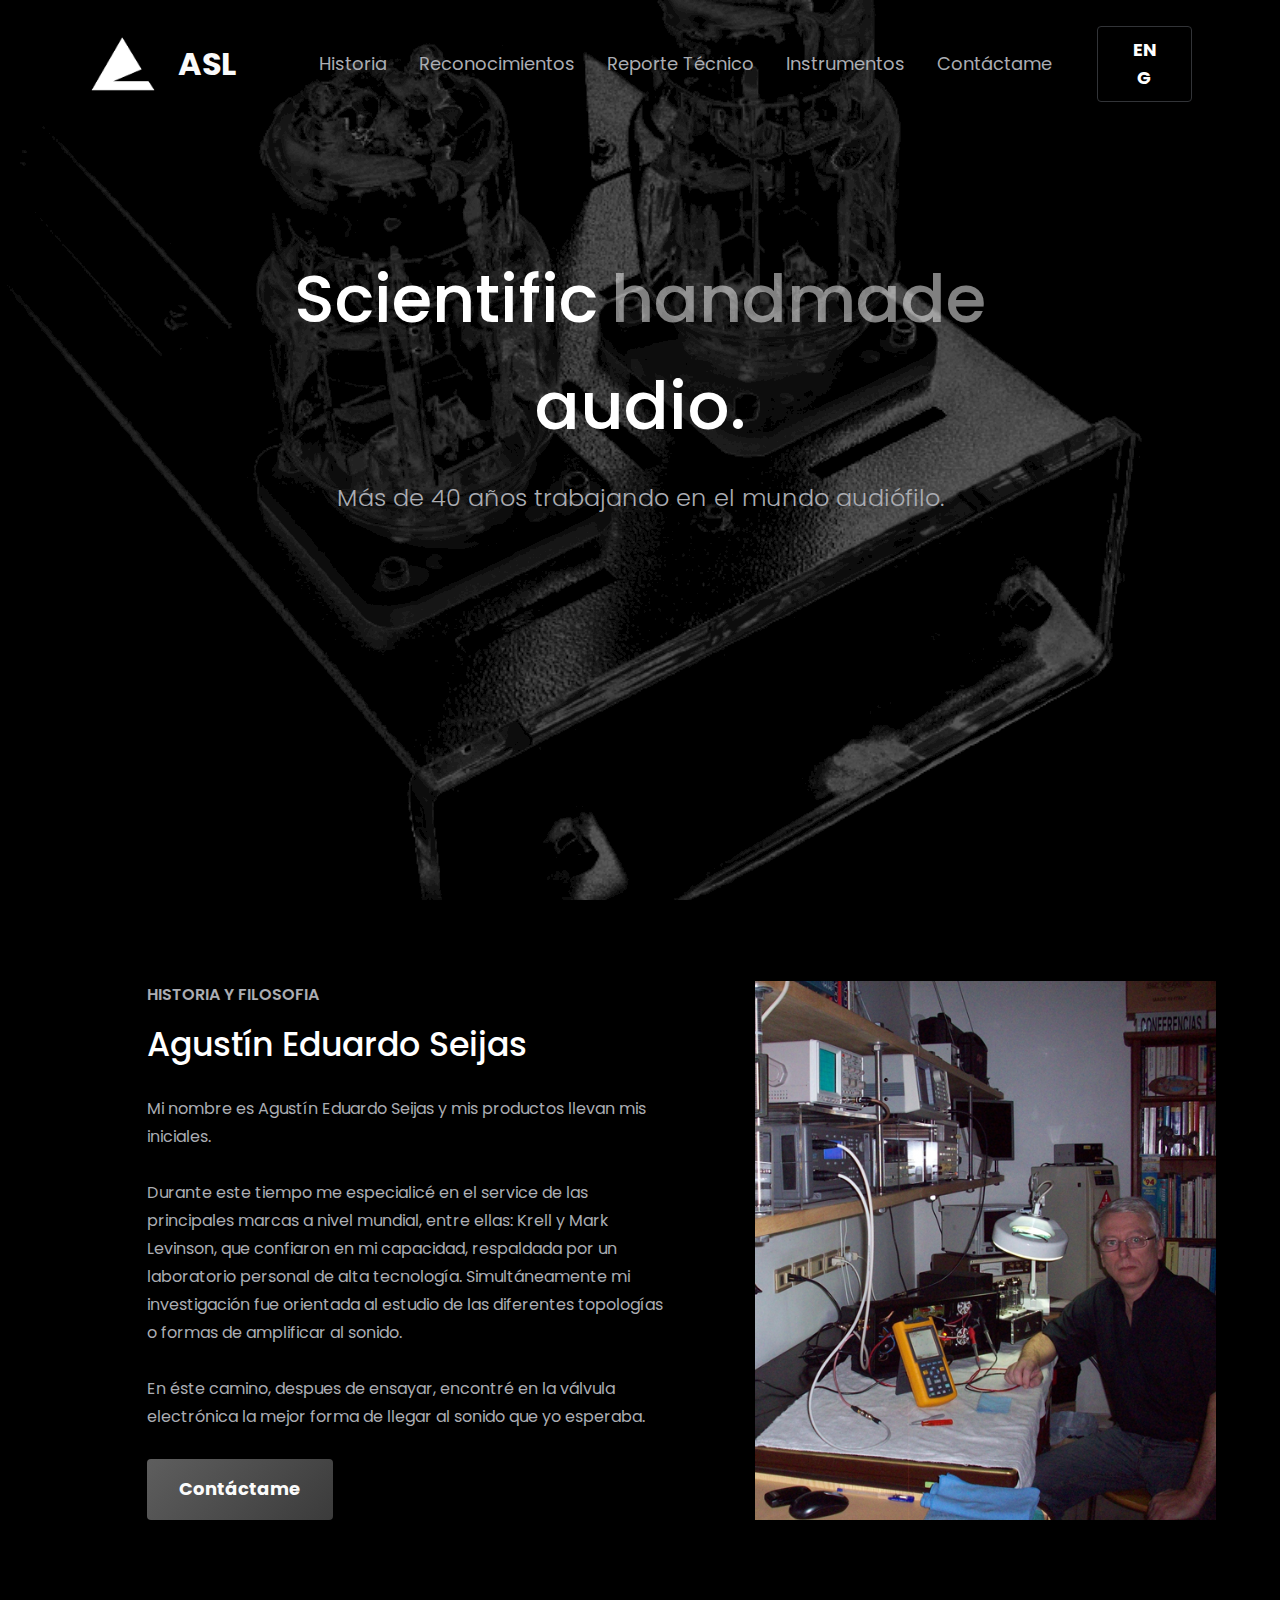
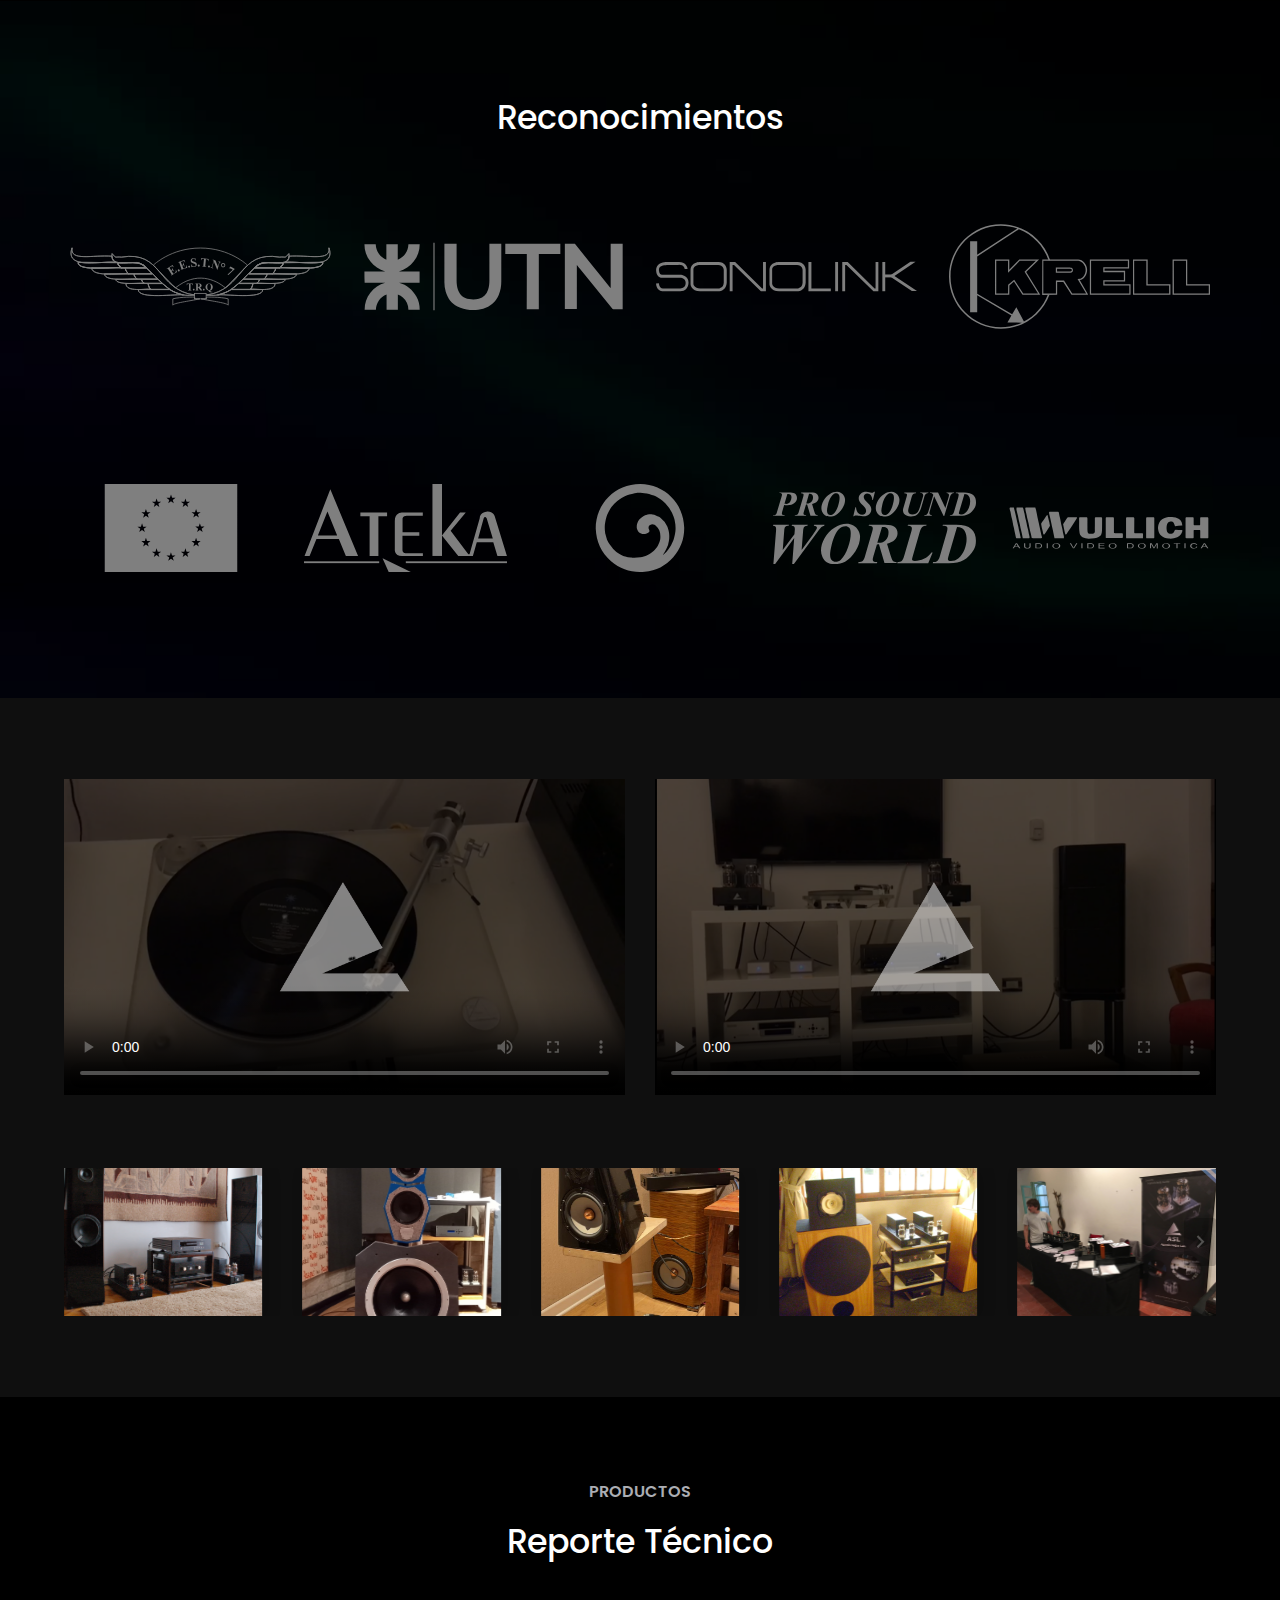
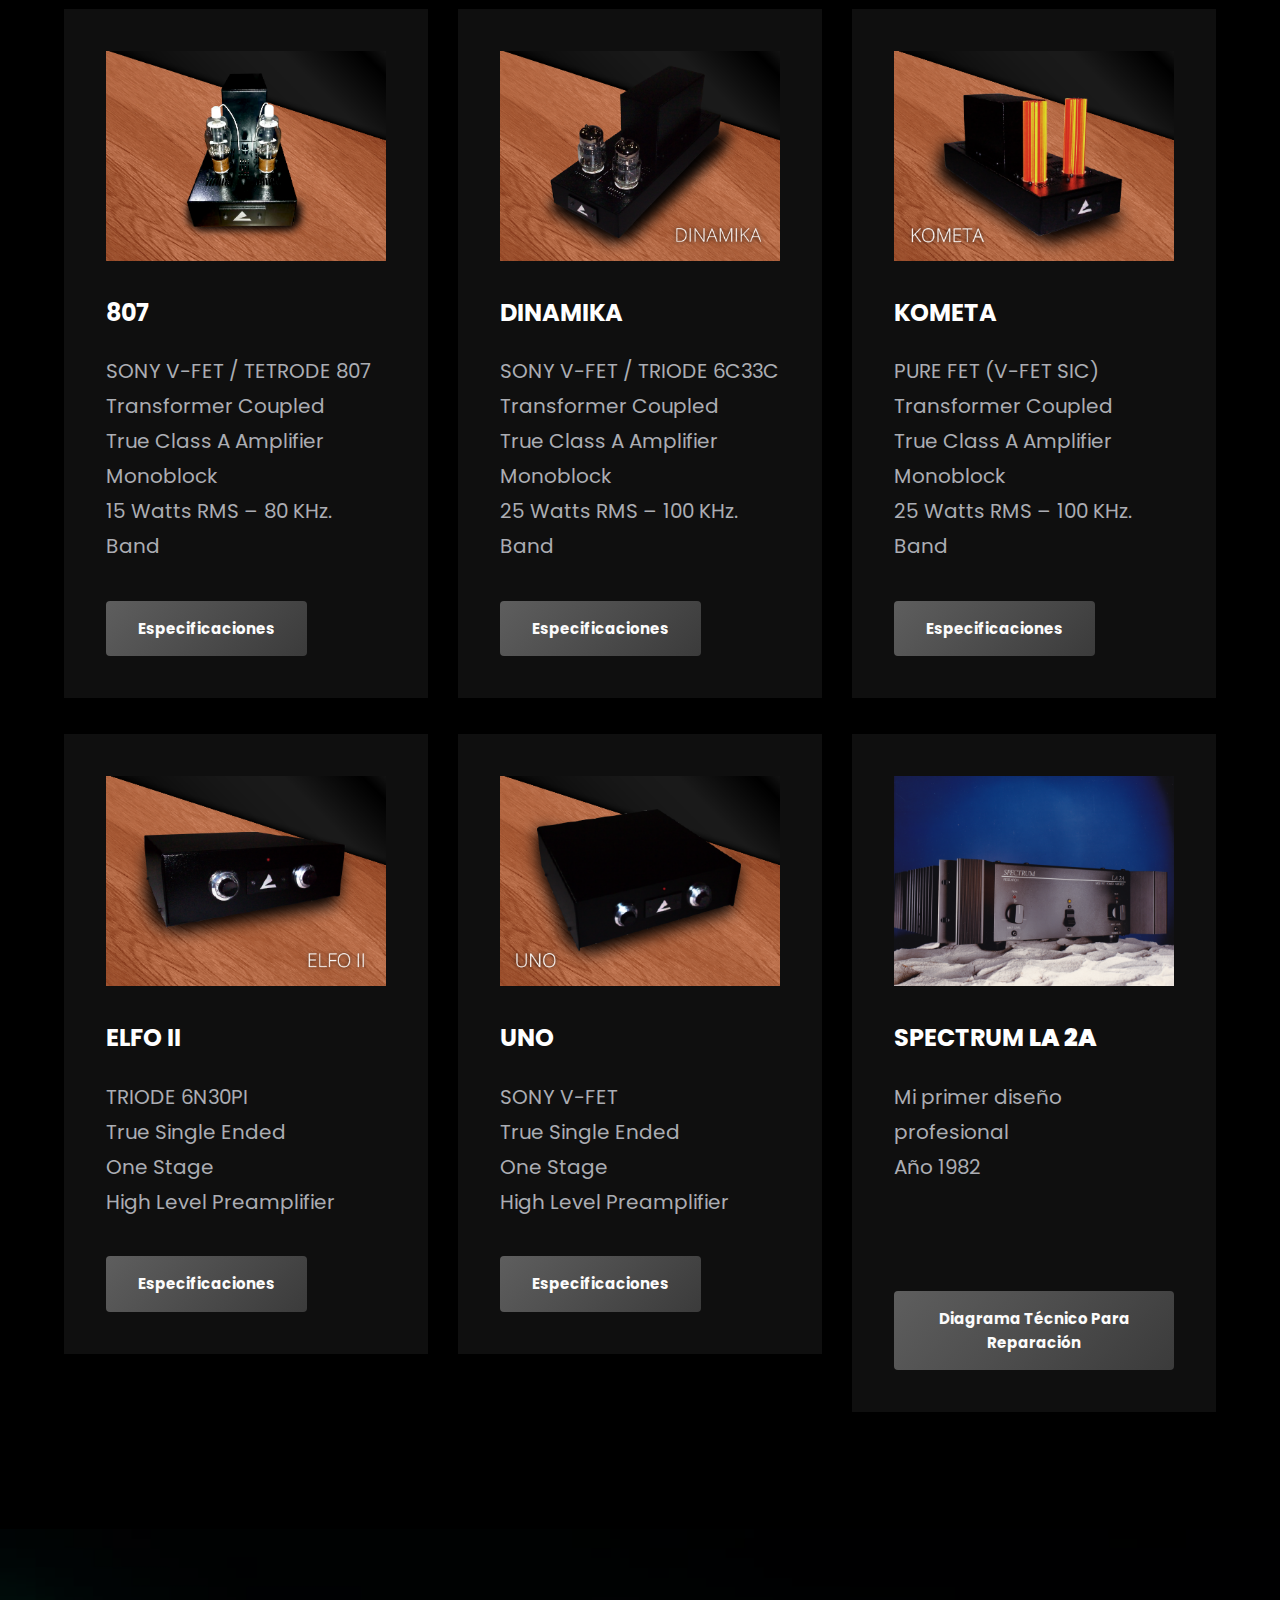
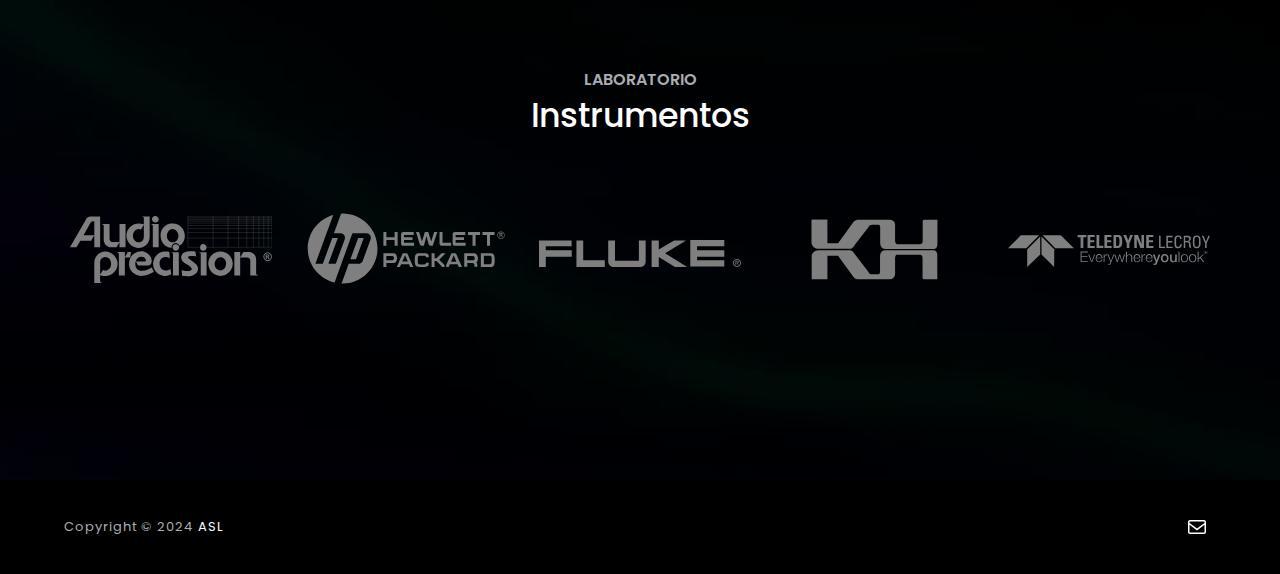
==== commit 8665b7ae: "Update index.html" ====
--- a/index.html
+++ b/index.html
@@ -26,6 +26,16 @@
 	<noscript><iframe src="https://www.googletagmanager.com/ns.html?id=GTM-W2VJWGX5"
 	height="0" width="0" style="display:none;visibility:hidden"></iframe></noscript>
 	<!-- End Google Tag Manager (noscript) -->
+
+	<!-- Google tag (gtag.js) -->
+	<script async src="https://www.googletagmanager.com/gtag/js?id=G-9F2F1TFDYY"></script>
+	<script>
+	  window.dataLayer = window.dataLayer || [];
+	  function gtag(){dataLayer.push(arguments);}
+	  gtag('js', new Date());
+	
+	  gtag('config', 'G-9F2F1TFDYY');
+	</script>
 
 	
 	<style type="text/css">                  .progress-wrap {                      bottom: 50px;                      height: 46px;                      width: 46px;                      border-radius: 46px;                      background-color: #000000;                      box-shadow: inset 0 0 0 0px #ffffff;                  }                    .progress-wrap.btn-left-side {                      left: 50px;                  }                    .progress-wrap.btn-right-side {                      right: 50px;                  }                    .progress-wrap::after {                      width: 46px;                      height: 46px;                      color: #ffffff;                      font-size: 24px;                      content: '\e900';                      line-height: 46px;                  }                    .progress-wrap:hover::after {                      color: #ffffff;                  }                    .progress-wrap svg.progress-circle path {                      stroke: #ffffff;                      stroke-width: 4px;                  }                                                                      </style>    			<style id='wp-fonts-local'> @font-face{font-family:Poppins;font-style:normal;font-weight:300;font-display:fallback;src:url('./fonts/Poppins-Light.woff2') format('woff2');font-stretch:normal;} @font-face{font-family:Poppins;font-style:normal;font-weight:400;font-display:fallback;src:url('./fonts/Poppins-Regular.woff2') format('woff2');font-stretch:normal;} @font-face{font-family:Poppins;font-style:italic;font-weight:400;font-display:fallback;src:url('./fonts/Poppins-Italic.woff2') format('woff2');font-stretch:normal;} @font-face{font-family:Poppins;font-style:normal;font-weight:500;font-display:fallback;src:url('./fonts/Poppins-Medium.woff2') format('woff2');font-stretch:normal;} @font-face{font-family:Poppins;font-style:normal;font-weight:600;font-display:fallback;src:url('./fonts/Poppins-SemiBold.woff2') format('woff2');font-stretch:normal;} @font-face{font-family:Poppins;font-style:normal;font-weight:700;font-display:fallback;src:url('./fonts/Poppins-Bold.woff2') format('woff2');font-stretch:normal;} @font-face{font-family:Poppins;font-style:normal;font-weight:800;font-display:fallback;src:url('./fonts/Poppins-ExtraBold.woff2') format('woff2');font-stretch:normal;} @font-face{font-family:Poppins;font-style:normal;font-weight:900;font-display:fallback;src:url('./fonts/Poppins-Black.woff2') format('woff2');font-stretch:normal;} </style> <link rel="icon" href="./images/logo_navbar-01.png" sizes="32x32" /> <link rel="icon" href="./images/logo_navbar-01.png" sizes="192x192" /> <link rel="apple-touch-icon" href="./images/logo_navbar-01.png" /> <meta name="msapplication-TileImage" content="http://asl-espaol.local/wp-content/uploads/2024/03/logo_navbar-01.png" /> </head><body class="home blog wp-custom-logo wp-embed-responsive"> <!-- Google Tag Manager (noscript) --> <noscript><iframe src="https://www.googletagmanager.com/ns.html?id=G-9F2F1TFDYY" height="0" width="0" style="display:none;visibility:hidden"></iframe></noscript> <!-- End Google Tag Manager (noscript) --> 		 <div class="wp-site-blocks"> <main class="wp-block-group main-front-page is-layout-constrained wp-block-group-is-layout-constrained"> <div class="wp-block-cover alignfull has-custom-content-position is-position-top-center wp-block-section wp-block-header-media-no-image wp-duotone-dark-grayscale" style="padding-top:0;padding-right:var(--wp--preset--spacing--50);padding-bottom:0;padding-left:var(--wp--preset--spacing--50);min-height:100vh"><span aria-hidden="true" class="wp-block-cover__background has-background-background-color has-background-dim-0 has-background-dim"></span><img width="951" height="582" class="wp-block-cover__image-background wp-image-17" alt="ASL Banner" src="./images/2024-03-1.png" data-object-fit="cover" srcset="./images/2024-03-1.png 951w, ./images/2024-03-1-300x184.png 300w, ./images/2024-03-1-768x470.png 768w" sizes="(max-width: 951px) 100vw, 951px" /><div class="wp-block-cover__inner-container is-layout-flow wp-block-cover-is-layout-flow"><header class="aligncenter wp-block-template-part"> <div class="wp-block-group alignfull social-and-toggle-search header-has-nav-centered is-layout-constrained wp-block-group-is-layout-constrained"> <div class="wp-block-group alignwide wp-block-main-header is-layout-constrained wp-block-group-is-layout-constrained"> <div class="wp-block-group alignwide wp-block-main-header-container is-content-justification-space-between is-layout-flex wp-container-core-group-layout-4 wp-block-group-is-layout-flex" style="padding-top:var(--wp--custom--spacing--tiny);padding-bottom:var(--wp--custom--spacing--tiny)"> <div class="wp-block-group site-identity wp-container-content-1 is-layout-flex wp-container-core-group-layout-2 wp-block-group-is-layout-flex"><div class="wp-block-site-logo"><a href="./index.html" class="custom-logo-link" rel="home" aria-current="page"><img width="70" height="70" src="./images/2024-03-logo_navbar-01.png" class="custom-logo" alt="ASL" decoding="async" /></a></div>   <div class="wp-block-group is-layout-flow wp-block-group-is-layout-flow"><h1 class="has-text-align-center has-link-color has-text-color has-foreground-color wp-block-site-title wp-elements-24f629a4cc19145e5369fcb4eefa1d1e"><a href="./index.html" target="_self" rel="home" aria-current="page">ASL</a></h1></div> </div>   <nav class="is-responsive items-justified-center wp-block-navigation wp-container-content-3 is-horizontal is-content-justification-center is-layout-flex wp-container-core-navigation-layout-1 wp-block-navigation-is-layout-flex" aria-label="Navigation"  			data-wp-interactive	data-wp-context='{"core":{"navigation":{"overlayOpenedBy":[],"type":"overlay","roleAttribute":"","ariaLabel":"Men\u00fa"}}}' 		><button aria-haspopup="true" aria-label="Abrir el menú" class="wp-block-navigation__responsive-container-open"  			data-wp-on--click="actions.core.navigation.openMenuOnClick" 			data-wp-on--keydown="actions.core.navigation.handleMenuKeydown" 		><svg width="24" height="24" xmlns="http://www.w3.org/2000/svg" viewbox="0 0 24 24"><path d="M5 5v1.5h14V5H5zm0 7.8h14v-1.5H5v1.5zM5 19h14v-1.5H5V19z" /></svg></button> 			<div class="wp-block-navigation__responsive-container" style="" id="modal-2"  			data-wp-class--has-modal-open="selectors.core.navigation.isMenuOpen" 			data-wp-class--is-menu-open="selectors.core.navigation.isMenuOpen" 			data-wp-effect="effects.core.navigation.initMenu" 			data-wp-on--keydown="actions.core.navigation.handleMenuKeydown" 			data-wp-on--focusout="actions.core.navigation.handleMenuFocusout" 			tabindex="-1" 		> 				<div class="wp-block-navigation__responsive-close" tabindex="-1"> 					<div class="wp-block-navigation__responsive-dialog"  			data-wp-bind--aria-modal="selectors.core.navigation.ariaModal" 			data-wp-bind--aria-label="selectors.core.navigation.ariaLabel" 			data-wp-bind--role="selectors.core.navigation.roleAttribute" 			data-wp-effect="effects.core.navigation.focusFirstElement" 		> 							<button aria-label="Cerrar el menú" class="wp-block-navigation__responsive-container-close"  			data-wp-on--click="actions.core.navigation.closeMenuOnClick" 		><svg xmlns="http://www.w3.org/2000/svg" viewbox="0 0 24 24" width="24" height="24" aria-hidden="true" focusable="false"><path d="M13 11.8l6.1-6.3-1-1-6.1 6.2-6.1-6.2-1 1 6.1 6.3-6.5 6.7 1 1 6.5-6.6 6.5 6.6 1-1z"></path></svg></button> 						<div class="wp-block-navigation__responsive-container-content" id="modal-2-content"> 							<ul class="wp-block-navigation__container is-responsive items-justified-center wp-block-navigation"><li class="wp-block-navigation-item wp-block-navigation-link"><a class="wp-block-navigation-item__content"  href="#about-me" title="Historia"><span class="wp-block-navigation-item__label">Historia</span></a></li><li class="wp-block-navigation-item wp-block-navigation-link"><a class="wp-block-navigation-item__content"  href="#reconocimientos" title="Reconocimientos"><span class="wp-block-navigation-item__label">Reconocimientos</span></a></li><li class="wp-block-navigation-item wp-block-navigation-link"><a class="wp-block-navigation-item__content"  href="#reporte" title="Reporte técnico"><span class="wp-block-navigation-item__label">Reporte Técnico</span></a></li><li class="wp-block-navigation-item wp-block-navigation-link"><a class="wp-block-navigation-item__content"  href="#instrumentos" title="Instrumentos"><span class="wp-block-navigation-item__label">Instrumentos</span></a></li><li class="wp-block-navigation-item wp-block-navigation-link"><a class="wp-block-navigation-item__content"  href="mailto:seijas.asl@gmail.com"><span class="wp-block-navigation-item__label">Contáctame</span></a></li></ul> 						</div> 					</div> 				</div> 			</div></nav>   <div class="wp-block-group wp-block-social-search-container wp-container-content-4 is-content-justification-right is-layout-flex wp-container-core-group-layout-3 wp-block-group-is-layout-flex"> <div class="wp-block-buttons is-layout-flex wp-block-buttons-is-layout-flex"> <div class="wp-block-button is-style-outline"><a class="wp-block-button__link wp-element-button" href="https://agustinseijaslab.com/en">eNG</a></div> </div> </div> </div> </div> </div> </header>   <div class="wp-block-group is-content-justification-center is-layout-constrained wp-block-group-is-layout-constrained" style="min-height:100%;margin-top:0;margin-bottom:0;padding-top:0;padding-bottom:0"> <div style="height:100px" aria-hidden="true" class="wp-block-spacer"></div>    <div class="wp-block-group header-title-wrapper is-content-justification-center is-layout-constrained wp-block-group-is-layout-constrained"> <div class="wp-block-group header-animate-wrap is-layout-constrained wp-block-group-is-layout-constrained"> <h2 class="wp-block-heading has-text-align-center header-animate has-huge-font-size" style="font-style:normal;font-weight:500">Scientific</h2> </div>    <div class="wp-block-group header-animate-wrap is-layout-constrained wp-block-group-is-layout-constrained"> <h2 class="wp-block-heading has-text-align-center header-animate has-huge-font-size" style="font-style:normal;font-weight:500">handmade</h2> </div>    <div class="wp-block-group header-animate-wrap is-layout-constrained wp-block-group-is-layout-constrained"> <h2 class="wp-block-heading has-text-align-center header-animate has-huge-font-size" style="font-style:normal;font-weight:500">audio.</h2> </div> </div>    <p class="has-text-align-center has-body-text-color has-text-color has-content-heading-font-size">Más de 40 años trabajando en el mundo audiófilo.</p> </div> </div></div>    <div class="wp-block-group alignfull wp-block-section wp-block-hero-content is-layout-flow wp-container-core-group-layout-15 wp-block-group-is-layout-flow" style="margin-top:var(--wp--preset--spacing--80);margin-bottom:var(--wp--preset--spacing--80);padding-top:0;padding-bottom:0"> <div class="wp-block-group is-layout-flow wp-block-group-is-layout-flow"> <div class="wp-block-group is-layout-constrained wp-block-group-is-layout-constrained"> <div class="wp-block-media-text alignwide has-media-on-the-right is-stacked-on-mobile is-vertically-aligned-center is-image-fill" style="grid-template-columns:auto 40%"><div class="wp-block-media-text__content"> <div class="wp-block-group wp-block-group-heading is-layout-flow wp-container-core-group-layout-12 wp-block-group-is-layout-flow"> <h6 class="wp-block-heading has-text-align-left has-body-text-color has-text-color has-medium-font-size" id="about-me" style="font-style:normal;font-weight:600;line-height:1.8;text-transform:uppercase">historia y filosofia</h6>    <h2 class="wp-block-heading has-text-align-left">agustín Eduardo Seijas</h2> </div>    <p class="has-medium-font-size">Mi nombre es Agustín Eduardo Seijas y mis productos llevan mis iniciales.<br><br>Durante este tiempo me especialicé en el service de las principales marcas a nivel mundial, entre ellas: Krell y Mark Levinson, que confiaron en mi capacidad, respaldada por un laboratorio personal de alta tecnología. Simultáneamente mi investigación fue orientada al estudio de las diferentes topologías o formas de amplificar al sonido.<br><br>En éste camino, despues de ensayar, encontré en la válvula electrónica la mejor forma de llegar al sonido que yo esperaba.</p>    <div class="wp-block-buttons is-content-justification-left is-layout-flex wp-container-core-buttons-layout-2 wp-block-buttons-is-layout-flex"> <div class="wp-block-button is-style-fill"><a class="wp-block-button__link wp-element-button" href="mailto:seijas.asl@gmail.com">contáctame</a></div> </div> </div><figure class="wp-block-media-text__media" style="background-image:url(./images/a.jpg);background-position:100% 50%"><img width="849" height="637" src="./images/2024-03-a.jpg" alt="Foto Galería ASL - Agustín Seijas Laboratory" class="wp-image-233 size-full" srcset="./images/2024-03-a.jpg 849w, ./images/2024-03-a-300x225.jpg 300w, ./images/2024-03-a-768x576.jpg 768w" sizes="(max-width: 849px) 100vw, 849px" /></figure></div> </div> </div> </div>    <div class="wp-block-cover alignfull wp-block-section wp-block-cta wp-block-promotional-contact" style="min-height:551px"><span aria-hidden="true" class="wp-block-cover__background has-background-dim-60 has-background-dim"></span><img class="wp-block-cover__image-background" alt="" src="./images/bizboost-assets-images-promotional-contact.jpg" style="object-position:0% 100%" data-object-fit="cover" data-object-position="0% 100%"/><div class="wp-block-cover__inner-container is-layout-flow wp-block-cover-is-layout-flow"> <div class="wp-block-group is-layout-constrained wp-block-group-is-layout-constrained"> <div class="wp-block-group is-layout-flow wp-container-core-group-layout-17 wp-block-group-is-layout-flow"> <div class="wp-block-group wp-block-group-heading is-layout-flow wp-block-group-is-layout-flow"> <h2 class="wp-block-heading has-text-align-center" id="reconocimientos">Reconocimientos</h2> </div> </div>   <div class="kb-row-layout-wrap kb-row-layout-id486542_fc6dc1-9a alignwide wp-block-kadence-rowlayout"><div class="kt-row-column-wrap kt-has-4-columns kt-row-layout-equal kt-tab-layout-inherit kt-mobile-layout-two-grid kt-row-valign-middle">  <div class="wp-block-kadence-column kadence-column486542_29aba2-04"><div class="kt-inside-inner-col"> <figure class="wp-block-image size-full wp-duotone-dark-grayscale"><a href="https://agustinseijaslab.com/pdf/cert_impa.pdf" target="_blank" rel="noreferrer noopener"><img src="./images/2024-03-impa.svg" alt="IMPA" class="wp-image-45"/></a></figure> </div></div>    <div class="wp-block-kadence-column kadence-column486542_24030e-8e"><div class="kt-inside-inner-col"> <figure class="wp-block-image size-full wp-duotone-dark-grayscale"><a href="https://agustinseijaslab.com/pdf/cert_utn.pdf" target="_blank" rel="noreferrer noopener"><img src="./images/2024-03-utn.svg" alt="UTN" class="wp-image-115"/></a></figure> </div></div>    <div class="wp-block-kadence-column kadence-column486542_301c15-3d"><div class="kt-inside-inner-col"> <figure class="wp-block-image size-full wp-duotone-dark-grayscale"><a href="https://agustinseijaslab.com/pdf/sonolink-1982.pdf" target="_blank" rel="noreferrer noopener"><img src="./images/2024-03-sonolink.svg" alt="Sonolink" class="wp-image-116"/></a></figure> </div></div>    <div class="wp-block-kadence-column kadence-column486542_92dcbd-e1"><div class="kt-inside-inner-col"> <figure class="wp-block-image size-full wp-duotone-dark-grayscale"><a href="https://agustinseijaslab.com/pdf/krell.pdf" target="_blank" rel="noreferrer noopener"><img src="./images/2024-03-krell.svg" alt="KRELL" class="wp-image-43"/></a></figure> </div></div>  </div></div>  <div class="kb-row-layout-wrap kb-row-layout-id486542_bae95a-82 alignwide wp-block-kadence-rowlayout"><div class="kt-row-column-wrap kt-has-5-columns kt-row-layout-equal kt-tab-layout-equal kt-mobile-layout-two-grid kt-row-valign-top">  <div class="wp-block-kadence-column kadence-column486542_de3116-b7"><div class="kt-inside-inner-col"> <figure class="wp-block-image size-full is-style-default wp-duotone-dark-grayscale"><a href="https://agustinseijaslab.com/pdf/ue-recognition.pdf" target="_blank" rel="noreferrer noopener"><img src="./images/2024-03-logo-ue.svg" alt="Unión Europea" class="wp-image-111"/></a></figure> </div></div>    <div class="wp-block-kadence-column kadence-column486542_c0d7bc-5a"><div class="kt-inside-inner-col"> <figure class="wp-block-image size-full wp-duotone-dark-grayscale"><a href="https://agustinseijaslab.com/pdf/ateka-highend.pdf" target="_blank" rel="noreferrer noopener"><img src="./images/2024-03-ateka-1.svg" alt="Ateka" class="wp-image-41"/></a></figure> </div></div>    <div class="wp-block-kadence-column kadence-column486542_6e137b-12"><div class="kt-inside-inner-col"> <figure class="wp-block-image size-full wp-duotone-dark-grayscale"><a href="https://agustinseijaslab.com/pdf/holimar.pdf" target="_blank" rel="noreferrer noopener"><img src="./images/2024-03-holimar-1.svg" alt="Holimar" class="wp-image-112"/></a></figure> </div></div>    <div class="wp-block-kadence-column kadence-column486542_e7f539-3f"><div class="kt-inside-inner-col"> <figure class="wp-block-image size-full wp-duotone-dark-grayscale"><a href="https://agustinseijaslab.com/pdf/pro-sound-world.pdf" target="_blank" rel="noreferrer noopener"><img src="./images/2024-03-psw.svg" alt="Pro Sound World" class="wp-image-113"/></a></figure> </div></div>    <div class="wp-block-kadence-column kadence-column486542_f340d9-b8"><div class="kt-inside-inner-col"> <figure class="wp-block-image size-full wp-duotone-dark-grayscale"><a href="https://agustinseijaslab.com/pdf/wullich-av.pdf" target="_blank" rel="noreferrer noopener"><img src="./images/2024-03-wullich.svg" alt="Wullich" class="wp-image-114"/></a></figure> </div></div>  </div></div></div> </div></div>    <div class="wp-block-group alignfull wp-block-section wp-block-stats has-background is-layout-constrained wp-block-group-is-layout-constrained" style="background:linear-gradient(135deg,rgb(15,15,15) 0%,rgb(15,15,15) 100%);padding-top:var(--wp--preset--spacing--80);padding-bottom:var(--wp--preset--spacing--80)"> <div class="wp-block-columns alignwide is-layout-flex wp-container-core-columns-layout-1 wp-block-columns-is-layout-flex"> <div class="wp-block-column is-layout-flow wp-block-column-is-layout-flow"> <figure class="wp-block-video"><video controls poster="./images/video-cover1.png" src="./videos/2024-03-video1.mp4" href="./videos/2024-03-video1.mp4"></video></figure> </div>    <div class="wp-block-column is-layout-flow wp-block-column-is-layout-flow"> <figure class="wp-block-video"><video controls poster="./images/video-cover2-1.png" src="./videos/2024-03-video2.mp4" href="./videos/2024-03-video2.mp4"></video></figure> </div> </div>    <div style="height:25px" aria-hidden="true" class="wp-block-spacer"></div>   <div class="kb-gallery-wrap-id-486542_36f3d4-fc alignwide alignwide wp-block-kadence-advancedgallery"><div class="kb-gallery-ul kb-gallery-non-static kb-gallery-type-carousel kb-gallery-id-486542_36f3d4-fc kb-gallery-caption-style-bottom-hover kb-gallery-filter-none kb-gallery-magnific-init" data-image-filter="none" data-lightbox-caption="false"><div class="kt-blocks-carousel kt-carousel-container-dotstyle-none"><div class="kt-blocks-carousel-init kb-gallery-carousel kt-carousel-arrowstyle-whiteondark kt-carousel-dotstyle-none" data-columns-xxl="5" data-columns-xl="5" data-columns-md="5" data-columns-sm="4" data-columns-xs="4" data-columns-ss="3" data-slider-anim-speed="400" data-slider-scroll="1" data-slider-arrows="true" data-slider-dots="false" data-slider-hover-pause="false" data-slider-auto="1" data-slider-speed="7000" data-slider-gap="40px" data-slider-gap-tablet="40px" data-slider-gap-mobile="40px"><div class="kb-slide-item kb-gallery-carousel-item"><div class="kadence-blocks-gallery-item"><div class="kadence-blocks-gallery-item-inner"><figure class="kb-gallery-figure kb-gallery-item-has-link kadence-blocks-gallery-item-hide-caption" "><a href="./images/2024-03-27.jpg" data-alt="Foto Galería ASL - Agustín Seijas Laboratory" class="kb-gallery-item-link"  ><div class="kb-gal-image-radius"><div class="kb-gallery-image-contain kadence-blocks-gallery-intrinsic kb-gallery-image-ratio-land43 kb-has-image-ratio-land43" ><img src="./images/2024-03-27.jpg" width="1024" height="681" alt="Foto Galería ASL - Agustín Seijas Laboratory" data-full-image="http://asl-espaol.local/wp-content/uploads/2024/03/27.jpg" data-light-image="http://asl-espaol.local/wp-content/uploads/2024/03/27.jpg" data-id="187" class="wp-image-187 skip-lazy" srcset="./images/2024-03-27.jpg 1024w, ./images/2024-03-27-300x200.jpg 300w, ./images/2024-03-27-768x511.jpg 768w" sizes="(max-width: 1024px) 100vw, 1024px" /></div></div></a></figure></div></div></div><div class="kb-slide-item kb-gallery-carousel-item"><div class="kadence-blocks-gallery-item"><div class="kadence-blocks-gallery-item-inner"><figure class="kb-gallery-figure kb-gallery-item-has-link kadence-blocks-gallery-item-hide-caption" "><a href="./images/2024-03-64.jpeg" data-alt="Foto Galería ASL - Agustín Seijas Laboratory" class="kb-gallery-item-link"  ><div class="kb-gal-image-radius"><div class="kb-gallery-image-contain kadence-blocks-gallery-intrinsic kb-gallery-image-ratio-land43 kb-has-image-ratio-land43" ><img src="./images/2024-03-64.jpeg" width="990" height="1280" alt="Foto Galería ASL - Agustín Seijas Laboratory" data-full-image="http://asl-espaol.local/wp-content/uploads/2024/03/64.jpeg" data-light-image="http://asl-espaol.local/wp-content/uploads/2024/03/64.jpeg" data-id="230" class="wp-image-230 skip-lazy" srcset="./images/2024-03-64.jpeg 990w, ./images/2024-03-64-232x300.jpeg 232w, ./images/2024-03-64-792x1024.jpeg 792w, ./images/2024-03-64-768x993.jpeg 768w" sizes="(max-width: 990px) 100vw, 990px" /></div></div></a></figure></div></div></div><div class="kb-slide-item kb-gallery-carousel-item"><div class="kadence-blocks-gallery-item"><div class="kadence-blocks-gallery-item-inner"><figure class="kb-gallery-figure kb-gallery-item-has-link kadence-blocks-gallery-item-hide-caption" "><a href="./images/2024-03-62.jpeg" data-alt="Foto Galería ASL - Agustín Seijas Laboratory" class="kb-gallery-item-link"  ><div class="kb-gal-image-radius"><div class="kb-gallery-image-contain kadence-blocks-gallery-intrinsic kb-gallery-image-ratio-land43 kb-has-image-ratio-land43" ><img src="./images/2024-03-62.jpeg" width="720" height="1280" alt="Foto Galería ASL - Agustín Seijas Laboratory" data-full-image="http://asl-espaol.local/wp-content/uploads/2024/03/62.jpeg" data-light-image="http://asl-espaol.local/wp-content/uploads/2024/03/62.jpeg" data-id="227" class="wp-image-227 skip-lazy" srcset="./images/2024-03-62.jpeg 720w, ./images/2024-03-62-169x300.jpeg 169w, ./images/2024-03-62-576x1024.jpeg 576w" sizes="(max-width: 720px) 100vw, 720px" /></div></div></a></figure></div></div></div><div class="kb-slide-item kb-gallery-carousel-item"><div class="kadence-blocks-gallery-item"><div class="kadence-blocks-gallery-item-inner"><figure class="kb-gallery-figure kb-gallery-item-has-link kadence-blocks-gallery-item-hide-caption" "><a href="./images/2024-03-19.jpg" data-alt="Foto Galería ASL - Agustín Seijas Laboratory" class="kb-gallery-item-link"  ><div class="kb-gal-image-radius"><div class="kb-gallery-image-contain kadence-blocks-gallery-intrinsic kb-gallery-image-ratio-land43 kb-has-image-ratio-land43" ><img src="./images/2024-03-19.jpg" width="1024" height="768" alt="Foto Galería ASL - Agustín Seijas Laboratory" data-full-image="http://asl-espaol.local/wp-content/uploads/2024/03/19.jpg" data-light-image="http://asl-espaol.local/wp-content/uploads/2024/03/19.jpg" data-id="179" class="wp-image-179 skip-lazy" srcset="./images/2024-03-19.jpg 1024w, ./images/2024-03-19-300x225.jpg 300w, ./images/2024-03-19-768x576.jpg 768w" sizes="(max-width: 1024px) 100vw, 1024px" /></div></div></a></figure></div></div></div><div class="kb-slide-item kb-gallery-carousel-item"><div class="kadence-blocks-gallery-item"><div class="kadence-blocks-gallery-item-inner"><figure class="kb-gallery-figure kb-gallery-item-has-link kadence-blocks-gallery-item-hide-caption" "><a href="./images/2024-03-33.jpg" data-alt="Foto Galería ASL - Agustín Seijas Laboratory" class="kb-gallery-item-link"  ><div class="kb-gal-image-radius"><div class="kb-gallery-image-contain kadence-blocks-gallery-intrinsic kb-gallery-image-ratio-land43 kb-has-image-ratio-land43" ><img src="./images/2024-03-33.jpg" width="800" height="600" alt="Foto Galería ASL - Agustín Seijas Laboratory" data-full-image="http://asl-espaol.local/wp-content/uploads/2024/03/33.jpg" data-light-image="http://asl-espaol.local/wp-content/uploads/2024/03/33.jpg" data-id="193" class="wp-image-193 skip-lazy" srcset="./images/2024-03-33.jpg 800w, ./images/2024-03-33-300x225.jpg 300w, ./images/2024-03-33-768x576.jpg 768w" sizes="(max-width: 800px) 100vw, 800px" /></div></div></a></figure></div></div></div><div class="kb-slide-item kb-gallery-carousel-item"><div class="kadence-blocks-gallery-item"><div class="kadence-blocks-gallery-item-inner"><figure class="kb-gallery-figure kb-gallery-item-has-link kadence-blocks-gallery-item-hide-caption" "><a href="./images/2024-03-2-1.jpg" data-alt="Foto Galería ASL - Agustín Seijas Laboratory" class="kb-gallery-item-link"  ><div class="kb-gal-image-radius"><div class="kb-gallery-image-contain kadence-blocks-gallery-intrinsic kb-gallery-image-ratio-land43 kb-has-image-ratio-land43" ><img src="./images/2024-03-2-1.jpg" width="955" height="537" alt="Foto Galería ASL - Agustín Seijas Laboratory" data-full-image="http://asl-espaol.local/wp-content/uploads/2024/03/2-1.jpg" data-light-image="http://asl-espaol.local/wp-content/uploads/2024/03/2-1.jpg" data-id="162" class="wp-image-162 skip-lazy" srcset="./images/2024-03-2-1.jpg 955w, ./images/2024-03-2-1-300x169.jpg 300w, ./images/2024-03-2-1-768x432.jpg 768w" sizes="(max-width: 955px) 100vw, 955px" /></div></div></a></figure></div></div></div><div class="kb-slide-item kb-gallery-carousel-item"><div class="kadence-blocks-gallery-item"><div class="kadence-blocks-gallery-item-inner"><figure class="kb-gallery-figure kb-gallery-item-has-link kadence-blocks-gallery-item-hide-caption" "><a href="./images/2024-03-28.jpg" data-alt="Foto Galería ASL - Agustín Seijas Laboratory" class="kb-gallery-item-link"  ><div class="kb-gal-image-radius"><div class="kb-gallery-image-contain kadence-blocks-gallery-intrinsic kb-gallery-image-ratio-land43 kb-has-image-ratio-land43" ><img src="./images/2024-03-28.jpg" width="800" height="480" alt="Foto Galería ASL - Agustín Seijas Laboratory" data-full-image="http://asl-espaol.local/wp-content/uploads/2024/03/28.jpg" data-light-image="http://asl-espaol.local/wp-content/uploads/2024/03/28.jpg" data-id="188" class="wp-image-188 skip-lazy" srcset="./images/2024-03-28.jpg 800w, ./images/2024-03-28-300x180.jpg 300w, ./images/2024-03-28-768x461.jpg 768w" sizes="(max-width: 800px) 100vw, 800px" /></div></div></a></figure></div></div></div><div class="kb-slide-item kb-gallery-carousel-item"><div class="kadence-blocks-gallery-item"><div class="kadence-blocks-gallery-item-inner"><figure class="kb-gallery-figure kb-gallery-item-has-link kadence-blocks-gallery-item-hide-caption" "><a href="./images/2024-03-1-1.jpg" data-alt="Foto Galería ASL - Agustín Seijas Laboratory" class="kb-gallery-item-link"  ><div class="kb-gal-image-radius"><div class="kb-gallery-image-contain kadence-blocks-gallery-intrinsic kb-gallery-image-ratio-land43 kb-has-image-ratio-land43" ><img src="./images/2024-03-1-1.jpg" width="1024" height="768" alt="Foto Galería ASL - Agustín Seijas Laboratory" data-full-image="http://asl-espaol.local/wp-content/uploads/2024/03/1-1.jpg" data-light-image="http://asl-espaol.local/wp-content/uploads/2024/03/1-1.jpg" data-id="161" class="wp-image-161 skip-lazy" srcset="./images/2024-03-1-1.jpg 1024w, ./images/2024-03-1-1-300x225.jpg 300w, ./images/2024-03-1-1-768x576.jpg 768w" sizes="(max-width: 1024px) 100vw, 1024px" /></div></div></a></figure></div></div></div><div class="kb-slide-item kb-gallery-carousel-item"><div class="kadence-blocks-gallery-item"><div class="kadence-blocks-gallery-item-inner"><figure class="kb-gallery-figure kb-gallery-item-has-link kadence-blocks-gallery-item-hide-caption" "><a href="./images/2024-03-d.jpg" data-alt="Foto Galería ASL - Agustín Seijas Laboratory" class="kb-gallery-item-link"  ><div class="kb-gal-image-radius"><div class="kb-gallery-image-contain kadence-blocks-gallery-intrinsic kb-gallery-image-ratio-land43 kb-has-image-ratio-land43" ><img src="./images/2024-03-d.jpg" width="1024" height="768" alt="Foto Galería ASL - Agustín Seijas Laboratory" data-full-image="http://asl-espaol.local/wp-content/uploads/2024/03/d.jpg" data-light-image="http://asl-espaol.local/wp-content/uploads/2024/03/d.jpg" data-id="236" class="wp-image-236 skip-lazy" srcset="./images/2024-03-d.jpg 1024w, ./images/2024-03-d-300x225.jpg 300w, ./images/2024-03-d-768x576.jpg 768w" sizes="(max-width: 1024px) 100vw, 1024px" /></div></div></a></figure></div></div></div><div class="kb-slide-item kb-gallery-carousel-item"><div class="kadence-blocks-gallery-item"><div class="kadence-blocks-gallery-item-inner"><figure class="kb-gallery-figure kb-gallery-item-has-link kadence-blocks-gallery-item-hide-caption" "><a href="./images/2024-03-56.jpeg" data-alt="Foto Galería ASL - Agustín Seijas Laboratory" class="kb-gallery-item-link"  ><div class="kb-gal-image-radius"><div class="kb-gallery-image-contain kadence-blocks-gallery-intrinsic kb-gallery-image-ratio-land43 kb-has-image-ratio-land43" ><img src="./images/2024-03-56.jpeg" width="1024" height="768" alt="Foto Galería ASL - Agustín Seijas Laboratory" data-full-image="http://asl-espaol.local/wp-content/uploads/2024/03/56.jpeg" data-light-image="http://asl-espaol.local/wp-content/uploads/2024/03/56.jpeg" data-id="220" class="wp-image-220 skip-lazy" srcset="./images/2024-03-56.jpeg 1024w, ./images/2024-03-56-300x225.jpeg 300w, ./images/2024-03-56-768x576.jpeg 768w" sizes="(max-width: 1024px) 100vw, 1024px" /></div></div></a></figure></div></div></div><div class="kb-slide-item kb-gallery-carousel-item"><div class="kadence-blocks-gallery-item"><div class="kadence-blocks-gallery-item-inner"><figure class="kb-gallery-figure kb-gallery-item-has-link kadence-blocks-gallery-item-hide-caption" "><a href="./images/2024-03-55-1.jpeg" data-alt="Foto Galería ASL - Agustín Seijas Laboratory" class="kb-gallery-item-link"  ><div class="kb-gal-image-radius"><div class="kb-gallery-image-contain kadence-blocks-gallery-intrinsic kb-gallery-image-ratio-land43 kb-has-image-ratio-land43" ><img src="./images/2024-03-55-1.jpeg" width="1024" height="768" alt="Foto Galería ASL - Agustín Seijas Laboratory" data-full-image="http://asl-espaol.local/wp-content/uploads/2024/03/55-1.jpeg" data-light-image="http://asl-espaol.local/wp-content/uploads/2024/03/55-1.jpeg" data-id="219" class="wp-image-219 skip-lazy" srcset="./images/2024-03-55-1.jpeg 1024w, ./images/2024-03-55-1-300x225.jpeg 300w, ./images/2024-03-55-1-768x576.jpeg 768w" sizes="(max-width: 1024px) 100vw, 1024px" /></div></div></a></figure></div></div></div><div class="kb-slide-item kb-gallery-carousel-item"><div class="kadence-blocks-gallery-item"><div class="kadence-blocks-gallery-item-inner"><figure class="kb-gallery-figure kb-gallery-item-has-link kadence-blocks-gallery-item-hide-caption" "><a href="./images/2024-03-54.jpeg" data-alt="Foto Galería ASL - Agustín Seijas Laboratory" class="kb-gallery-item-link"  ><div class="kb-gal-image-radius"><div class="kb-gallery-image-contain kadence-blocks-gallery-intrinsic kb-gallery-image-ratio-land43 kb-has-image-ratio-land43" ><img src="./images/2024-03-54.jpeg" width="1024" height="768" alt="Foto Galería ASL - Agustín Seijas Laboratory" data-full-image="http://asl-espaol.local/wp-content/uploads/2024/03/54.jpeg" data-light-image="http://asl-espaol.local/wp-content/uploads/2024/03/54.jpeg" data-id="218" class="wp-image-218 skip-lazy" srcset="./images/2024-03-54.jpeg 1024w, ./images/2024-03-54-300x225.jpeg 300w, ./images/2024-03-54-768x576.jpeg 768w" sizes="(max-width: 1024px) 100vw, 1024px" /></div></div></a></figure></div></div></div><div class="kb-slide-item kb-gallery-carousel-item"><div class="kadence-blocks-gallery-item"><div class="kadence-blocks-gallery-item-inner"><figure class="kb-gallery-figure kb-gallery-item-has-link kadence-blocks-gallery-item-hide-caption" "><a href="./images/2024-03-52.jpeg" data-alt="Foto Galería ASL - Agustín Seijas Laboratory" class="kb-gallery-item-link"  ><div class="kb-gal-image-radius"><div class="kb-gallery-image-contain kadence-blocks-gallery-intrinsic kb-gallery-image-ratio-land43 kb-has-image-ratio-land43" ><img src="./images/2024-03-52.jpeg" width="1024" height="768" alt="Foto Galería ASL - Agustín Seijas Laboratory" data-full-image="http://asl-espaol.local/wp-content/uploads/2024/03/52.jpeg" data-light-image="http://asl-espaol.local/wp-content/uploads/2024/03/52.jpeg" data-id="215" class="wp-image-215 skip-lazy" srcset="./images/2024-03-52.jpeg 1024w, ./images/2024-03-52-300x225.jpeg 300w, ./images/2024-03-52-768x576.jpeg 768w" sizes="(max-width: 1024px) 100vw, 1024px" /></div></div></a></figure></div></div></div><div class="kb-slide-item kb-gallery-carousel-item"><div class="kadence-blocks-gallery-item"><div class="kadence-blocks-gallery-item-inner"><figure class="kb-gallery-figure kb-gallery-item-has-link kadence-blocks-gallery-item-hide-caption" "><a href="./images/2024-03-53.jpeg" data-alt="Foto Galería ASL - Agustín Seijas Laboratory" class="kb-gallery-item-link"  ><div class="kb-gal-image-radius"><div class="kb-gallery-image-contain kadence-blocks-gallery-intrinsic kb-gallery-image-ratio-land43 kb-has-image-ratio-land43" ><img src="./images/2024-03-53.jpeg" width="768" height="1024" alt="Foto Galería ASL - Agustín Seijas Laboratory" data-full-image="http://asl-espaol.local/wp-content/uploads/2024/03/53.jpeg" data-light-image="http://asl-espaol.local/wp-content/uploads/2024/03/53.jpeg" data-id="216" class="wp-image-216 skip-lazy" srcset="./images/2024-03-53.jpeg 768w, ./images/2024-03-53-225x300.jpeg 225w" sizes="(max-width: 768px) 100vw, 768px" /></div></div></a></figure></div></div></div><div class="kb-slide-item kb-gallery-carousel-item"><div class="kadence-blocks-gallery-item"><div class="kadence-blocks-gallery-item-inner"><figure class="kb-gallery-figure kb-gallery-item-has-link kadence-blocks-gallery-item-hide-caption" "><a href="./images/2024-03-51.jpeg" data-alt="Foto Galería ASL - Agustín Seijas Laboratory" class="kb-gallery-item-link"  ><div class="kb-gal-image-radius"><div class="kb-gallery-image-contain kadence-blocks-gallery-intrinsic kb-gallery-image-ratio-land43 kb-has-image-ratio-land43" ><img src="./images/2024-03-51.jpeg" width="768" height="1024" alt="Foto Galería ASL - Agustín Seijas Laboratory" data-full-image="http://asl-espaol.local/wp-content/uploads/2024/03/51.jpeg" data-light-image="http://asl-espaol.local/wp-content/uploads/2024/03/51.jpeg" data-id="213" class="wp-image-213 skip-lazy" srcset="./images/2024-03-51.jpeg 768w, ./images/2024-03-51-225x300.jpeg 225w" sizes="(max-width: 768px) 100vw, 768px" /></div></div></a></figure></div></div></div><div class="kb-slide-item kb-gallery-carousel-item"><div class="kadence-blocks-gallery-item"><div class="kadence-blocks-gallery-item-inner"><figure class="kb-gallery-figure kb-gallery-item-has-link kadence-blocks-gallery-item-hide-caption" "><a href="./images/2024-03-50.jpeg" data-alt="Foto Galería ASL - Agustín Seijas Laboratory" class="kb-gallery-item-link"  ><div class="kb-gal-image-radius"><div class="kb-gallery-image-contain kadence-blocks-gallery-intrinsic kb-gallery-image-ratio-land43 kb-has-image-ratio-land43" ><img src="./images/2024-03-50.jpeg" width="1024" height="768" alt="Foto Galería ASL - Agustín Seijas Laboratory" data-full-image="http://asl-espaol.local/wp-content/uploads/2024/03/50.jpeg" data-light-image="http://asl-espaol.local/wp-content/uploads/2024/03/50.jpeg" data-id="212" class="wp-image-212 skip-lazy" srcset="./images/2024-03-50.jpeg 1024w, ./images/2024-03-50-300x225.jpeg 300w, ./images/2024-03-50-768x576.jpeg 768w" sizes="(max-width: 1024px) 100vw, 1024px" /></div></div></a></figure></div></div></div><div class="kb-slide-item kb-gallery-carousel-item"><div class="kadence-blocks-gallery-item"><div class="kadence-blocks-gallery-item-inner"><figure class="kb-gallery-figure kb-gallery-item-has-link kadence-blocks-gallery-item-hide-caption" "><a href="./images/2024-03-49.jpeg" data-alt="Foto Galería ASL - Agustín Seijas Laboratory" class="kb-gallery-item-link"  ><div class="kb-gal-image-radius"><div class="kb-gallery-image-contain kadence-blocks-gallery-intrinsic kb-gallery-image-ratio-land43 kb-has-image-ratio-land43" ><img src="./images/2024-03-49.jpeg" width="1024" height="768" alt="Foto Galería ASL - Agustín Seijas Laboratory" data-full-image="http://asl-espaol.local/wp-content/uploads/2024/03/49.jpeg" data-light-image="http://asl-espaol.local/wp-content/uploads/2024/03/49.jpeg" data-id="211" class="wp-image-211 skip-lazy" srcset="./images/2024-03-49.jpeg 1024w, ./images/2024-03-49-300x225.jpeg 300w, ./images/2024-03-49-768x576.jpeg 768w" sizes="(max-width: 1024px) 100vw, 1024px" /></div></div></a></figure></div></div></div><div class="kb-slide-item kb-gallery-carousel-item"><div class="kadence-blocks-gallery-item"><div class="kadence-blocks-gallery-item-inner"><figure class="kb-gallery-figure kb-gallery-item-has-link kadence-blocks-gallery-item-hide-caption" "><a href="./images/2024-03-48.jpeg" data-alt="Foto Galería ASL - Agustín Seijas Laboratory" class="kb-gallery-item-link"  ><div class="kb-gal-image-radius"><div class="kb-gallery-image-contain kadence-blocks-gallery-intrinsic kb-gallery-image-ratio-land43 kb-has-image-ratio-land43" ><img src="./images/2024-03-48.jpeg" width="1024" height="768" alt="Foto Galería ASL - Agustín Seijas Laboratory" data-full-image="http://asl-espaol.local/wp-content/uploads/2024/03/48.jpeg" data-light-image="http://asl-espaol.local/wp-content/uploads/2024/03/48.jpeg" data-id="210" class="wp-image-210 skip-lazy" srcset="./images/2024-03-48.jpeg 1024w, ./images/2024-03-48-300x225.jpeg 300w, ./images/2024-03-48-768x576.jpeg 768w" sizes="(max-width: 1024px) 100vw, 1024px" /></div></div></a></figure></div></div></div><div class="kb-slide-item kb-gallery-carousel-item"><div class="kadence-blocks-gallery-item"><div class="kadence-blocks-gallery-item-inner"><figure class="kb-gallery-figure kb-gallery-item-has-link kadence-blocks-gallery-item-hide-caption" "><a href="./images/2024-03-47.jpeg" data-alt="Foto Galería ASL - Agustín Seijas Laboratory" class="kb-gallery-item-link"  ><div class="kb-gal-image-radius"><div class="kb-gallery-image-contain kadence-blocks-gallery-intrinsic kb-gallery-image-ratio-land43 kb-has-image-ratio-land43" ><img src="./images/2024-03-47.jpeg" width="1024" height="768" alt="Foto Galería ASL - Agustín Seijas Laboratory" data-full-image="http://asl-espaol.local/wp-content/uploads/2024/03/47.jpeg" data-light-image="http://asl-espaol.local/wp-content/uploads/2024/03/47.jpeg" data-id="209" class="wp-image-209 skip-lazy" srcset="./images/2024-03-47.jpeg 1024w, ./images/2024-03-47-300x225.jpeg 300w, ./images/2024-03-47-768x576.jpeg 768w" sizes="(max-width: 1024px) 100vw, 1024px" /></div></div></a></figure></div></div></div><div class="kb-slide-item kb-gallery-carousel-item"><div class="kadence-blocks-gallery-item"><div class="kadence-blocks-gallery-item-inner"><figure class="kb-gallery-figure kb-gallery-item-has-link kadence-blocks-gallery-item-hide-caption" "><a href="./images/2024-03-46.jpeg" data-alt="Foto Galería ASL - Agustín Seijas Laboratory" class="kb-gallery-item-link"  ><div class="kb-gal-image-radius"><div class="kb-gallery-image-contain kadence-blocks-gallery-intrinsic kb-gallery-image-ratio-land43 kb-has-image-ratio-land43" ><img src="./images/2024-03-46.jpeg" width="1024" height="768" alt="Foto Galería ASL - Agustín Seijas Laboratory" data-full-image="http://asl-espaol.local/wp-content/uploads/2024/03/46.jpeg" data-light-image="http://asl-espaol.local/wp-content/uploads/2024/03/46.jpeg" data-id="208" class="wp-image-208 skip-lazy" srcset="./images/2024-03-46.jpeg 1024w, ./images/2024-03-46-300x225.jpeg 300w, ./images/2024-03-46-768x576.jpeg 768w" sizes="(max-width: 1024px) 100vw, 1024px" /></div></div></a></figure></div></div></div><div class="kb-slide-item kb-gallery-carousel-item"><div class="kadence-blocks-gallery-item"><div class="kadence-blocks-gallery-item-inner"><figure class="kb-gallery-figure kb-gallery-item-has-link kadence-blocks-gallery-item-hide-caption" "><a href="./images/2024-03-45.jpeg" data-alt="Foto Galería ASL - Agustín Seijas Laboratory" class="kb-gallery-item-link"  ><div class="kb-gal-image-radius"><div class="kb-gallery-image-contain kadence-blocks-gallery-intrinsic kb-gallery-image-ratio-land43 kb-has-image-ratio-land43" ><img src="./images/2024-03-45.jpeg" width="1024" height="768" alt="Foto Galería ASL - Agustín Seijas Laboratory" data-full-image="http://asl-espaol.local/wp-content/uploads/2024/03/45.jpeg" data-light-image="http://asl-espaol.local/wp-content/uploads/2024/03/45.jpeg" data-id="207" class="wp-image-207 skip-lazy" srcset="./images/2024-03-45.jpeg 1024w, ./images/2024-03-45-300x225.jpeg 300w, ./images/2024-03-45-768x576.jpeg 768w" sizes="(max-width: 1024px) 100vw, 1024px" /></div></div></a></figure></div></div></div><div class="kb-slide-item kb-gallery-carousel-item"><div class="kadence-blocks-gallery-item"><div class="kadence-blocks-gallery-item-inner"><figure class="kb-gallery-figure kb-gallery-item-has-link kadence-blocks-gallery-item-hide-caption" "><a href="./images/2024-03-44.jpeg" data-alt="Foto Galería ASL - Agustín Seijas Laboratory" class="kb-gallery-item-link"  ><div class="kb-gal-image-radius"><div class="kb-gallery-image-contain kadence-blocks-gallery-intrinsic kb-gallery-image-ratio-land43 kb-has-image-ratio-land43" ><img src="./images/2024-03-44.jpeg" width="1024" height="768" alt="Foto Galería ASL - Agustín Seijas Laboratory" data-full-image="http://asl-espaol.local/wp-content/uploads/2024/03/44.jpeg" data-light-image="http://asl-espaol.local/wp-content/uploads/2024/03/44.jpeg" data-id="206" class="wp-image-206 skip-lazy" srcset="./images/2024-03-44.jpeg 1024w, ./images/2024-03-44-300x225.jpeg 300w, ./images/2024-03-44-768x576.jpeg 768w" sizes="(max-width: 1024px) 100vw, 1024px" /></div></div></a></figure></div></div></div><div class="kb-slide-item kb-gallery-carousel-item"><div class="kadence-blocks-gallery-item"><div class="kadence-blocks-gallery-item-inner"><figure class="kb-gallery-figure kb-gallery-item-has-link kadence-blocks-gallery-item-hide-caption" "><a href="./images/2024-03-43.jpeg" data-alt="Foto Galería ASL - Agustín Seijas Laboratory" class="kb-gallery-item-link"  ><div class="kb-gal-image-radius"><div class="kb-gallery-image-contain kadence-blocks-gallery-intrinsic kb-gallery-image-ratio-land43 kb-has-image-ratio-land43" ><img src="./images/2024-03-43.jpeg" width="1024" height="768" alt="Foto Galería ASL - Agustín Seijas Laboratory" data-full-image="http://asl-espaol.local/wp-content/uploads/2024/03/43.jpeg" data-light-image="http://asl-espaol.local/wp-content/uploads/2024/03/43.jpeg" data-id="205" class="wp-image-205 skip-lazy" srcset="./images/2024-03-43.jpeg 1024w, ./images/2024-03-43-300x225.jpeg 300w, ./images/2024-03-43-768x576.jpeg 768w" sizes="(max-width: 1024px) 100vw, 1024px" /></div></div></a></figure></div></div></div><div class="kb-slide-item kb-gallery-carousel-item"><div class="kadence-blocks-gallery-item"><div class="kadence-blocks-gallery-item-inner"><figure class="kb-gallery-figure kb-gallery-item-has-link kadence-blocks-gallery-item-hide-caption" "><a href="./images/2024-03-42.jpeg" data-alt="Foto Galería ASL - Agustín Seijas Laboratory" class="kb-gallery-item-link"  ><div class="kb-gal-image-radius"><div class="kb-gallery-image-contain kadence-blocks-gallery-intrinsic kb-gallery-image-ratio-land43 kb-has-image-ratio-land43" ><img src="./images/2024-03-42.jpeg" width="1024" height="768" alt="Foto Galería ASL - Agustín Seijas Laboratory" data-full-image="http://asl-espaol.local/wp-content/uploads/2024/03/42.jpeg" data-light-image="http://asl-espaol.local/wp-content/uploads/2024/03/42.jpeg" data-id="204" class="wp-image-204 skip-lazy" srcset="./images/2024-03-42.jpeg 1024w, ./images/2024-03-42-300x225.jpeg 300w, ./images/2024-03-42-768x576.jpeg 768w" sizes="(max-width: 1024px) 100vw, 1024px" /></div></div></a></figure></div></div></div><div class="kb-slide-item kb-gallery-carousel-item"><div class="kadence-blocks-gallery-item"><div class="kadence-blocks-gallery-item-inner"><figure class="kb-gallery-figure kb-gallery-item-has-link kadence-blocks-gallery-item-hide-caption" "><a href="./images/2024-03-41.jpeg" data-alt="Foto Galería ASL - Agustín Seijas Laboratory" class="kb-gallery-item-link"  ><div class="kb-gal-image-radius"><div class="kb-gallery-image-contain kadence-blocks-gallery-intrinsic kb-gallery-image-ratio-land43 kb-has-image-ratio-land43" ><img src="./images/2024-03-41.jpeg" width="1024" height="768" alt="Foto Galería ASL - Agustín Seijas Laboratory" data-full-image="http://asl-espaol.local/wp-content/uploads/2024/03/41.jpeg" data-light-image="http://asl-espaol.local/wp-content/uploads/2024/03/41.jpeg" data-id="203" class="wp-image-203 skip-lazy" srcset="./images/2024-03-41.jpeg 1024w, ./images/2024-03-41-300x225.jpeg 300w, ./images/2024-03-41-768x576.jpeg 768w" sizes="(max-width: 1024px) 100vw, 1024px" /></div></div></a></figure></div></div></div><div class="kb-slide-item kb-gallery-carousel-item"><div class="kadence-blocks-gallery-item"><div class="kadence-blocks-gallery-item-inner"><figure class="kb-gallery-figure kb-gallery-item-has-link kadence-blocks-gallery-item-hide-caption" "><a href="./images/2024-03-7-1.jpg" data-alt="Foto Galería ASL - Agustín Seijas Laboratory" class="kb-gallery-item-link"  ><div class="kb-gal-image-radius"><div class="kb-gallery-image-contain kadence-blocks-gallery-intrinsic kb-gallery-image-ratio-land43 kb-has-image-ratio-land43" ><img src="./images/2024-03-7-1.jpg" width="1024" height="685" alt="Foto Galería ASL - Agustín Seijas Laboratory" data-full-image="http://asl-espaol.local/wp-content/uploads/2024/03/7-1.jpg" data-light-image="http://asl-espaol.local/wp-content/uploads/2024/03/7-1.jpg" data-id="167" class="wp-image-167 skip-lazy" srcset="./images/2024-03-7-1.jpg 1024w, ./images/2024-03-7-1-300x201.jpg 300w, ./images/2024-03-7-1-768x514.jpg 768w" sizes="(max-width: 1024px) 100vw, 1024px" /></div></div></a></figure></div></div></div><div class="kb-slide-item kb-gallery-carousel-item"><div class="kadence-blocks-gallery-item"><div class="kadence-blocks-gallery-item-inner"><figure class="kb-gallery-figure kb-gallery-item-has-link kadence-blocks-gallery-item-hide-caption" "><a href="./images/2024-03-36.jpg" data-alt="Foto Galería ASL - Agustín Seijas Laboratory" class="kb-gallery-item-link"  ><div class="kb-gal-image-radius"><div class="kb-gallery-image-contain kadence-blocks-gallery-intrinsic kb-gallery-image-ratio-land43 kb-has-image-ratio-land43" ><img src="./images/2024-03-36.jpg" width="849" height="637" alt="Foto Galería ASL - Agustín Seijas Laboratory" data-full-image="http://asl-espaol.local/wp-content/uploads/2024/03/36.jpg" data-light-image="http://asl-espaol.local/wp-content/uploads/2024/03/36.jpg" data-id="196" class="wp-image-196 skip-lazy" srcset="./images/2024-03-36.jpg 849w, ./images/2024-03-36-300x225.jpg 300w, ./images/2024-03-36-768x576.jpg 768w" sizes="(max-width: 849px) 100vw, 849px" /></div></div></a></figure></div></div></div><div class="kb-slide-item kb-gallery-carousel-item"><div class="kadence-blocks-gallery-item"><div class="kadence-blocks-gallery-item-inner"><figure class="kb-gallery-figure kb-gallery-item-has-link kadence-blocks-gallery-item-hide-caption" "><a href="./images/2024-03-b.jpg" data-alt="Foto Galería ASL - Agustín Seijas Laboratory" class="kb-gallery-item-link"  ><div class="kb-gal-image-radius"><div class="kb-gallery-image-contain kadence-blocks-gallery-intrinsic kb-gallery-image-ratio-land43 kb-has-image-ratio-land43" ><img src="./images/2024-03-b.jpg" width="955" height="716" alt="Foto Galería ASL - Agustín Seijas Laboratory" data-full-image="http://asl-espaol.local/wp-content/uploads/2024/03/b.jpg" data-light-image="http://asl-espaol.local/wp-content/uploads/2024/03/b.jpg" data-id="234" class="wp-image-234 skip-lazy" srcset="./images/2024-03-b.jpg 955w, ./images/2024-03-b-300x225.jpg 300w, ./images/2024-03-b-768x576.jpg 768w" sizes="(max-width: 955px) 100vw, 955px" /></div></div></a></figure></div></div></div><div class="kb-slide-item kb-gallery-carousel-item"><div class="kadence-blocks-gallery-item"><div class="kadence-blocks-gallery-item-inner"><figure class="kb-gallery-figure kb-gallery-item-has-link kadence-blocks-gallery-item-hide-caption" "><a href="./images/2024-03-spectrum-preview-01.png" data-alt="Foto Galería ASL - Agustín Seijas Laboratory" class="kb-gallery-item-link"  ><div class="kb-gal-image-radius"><div class="kb-gallery-image-contain kadence-blocks-gallery-intrinsic kb-gallery-image-ratio-land43 kb-has-image-ratio-land43" ><img src="./images/2024-03-spectrum-preview-01.png" width="400" height="300" alt="Foto Galería ASL - Agustín Seijas Laboratory" data-full-image="http://asl-espaol.local/wp-content/uploads/2024/03/spectrum-preview-01.png" data-light-image="http://asl-espaol.local/wp-content/uploads/2024/03/spectrum-preview-01.png" data-id="124" class="wp-image-124 skip-lazy" srcset="./images/2024-03-spectrum-preview-01.png 400w, ./images/2024-03-spectrum-preview-01-300x225.png 300w" sizes="(max-width: 400px) 100vw, 400px" /></div></div></a></figure></div></div></div><div class="kb-slide-item kb-gallery-carousel-item"><div class="kadence-blocks-gallery-item"><div class="kadence-blocks-gallery-item-inner"><figure class="kb-gallery-figure kb-gallery-item-has-link kadence-blocks-gallery-item-hide-caption" "><a href="./images/2024-03-a.jpg" data-alt="Foto Galería ASL - Agustín Seijas Laboratory" class="kb-gallery-item-link"  ><div class="kb-gal-image-radius"><div class="kb-gallery-image-contain kadence-blocks-gallery-intrinsic kb-gallery-image-ratio-land43 kb-has-image-ratio-land43" ><img src="./images/2024-03-a.jpg" width="849" height="637" alt="Foto Galería ASL - Agustín Seijas Laboratory" data-full-image="./images/a.jpg" data-light-image="./images/a.jpg" data-id="233" class="wp-image-233 skip-lazy" srcset="./images/2024-03-a.jpg 849w, ./images/2024-03-a-300x225.jpg 300w, ./images/2024-03-a-768x576.jpg 768w" sizes="(max-width: 849px) 100vw, 849px" /></div></div></a></figure></div></div></div><div class="kb-slide-item kb-gallery-carousel-item"><div class="kadence-blocks-gallery-item"><div class="kadence-blocks-gallery-item-inner"><figure class="kb-gallery-figure kb-gallery-item-has-link kadence-blocks-gallery-item-hide-caption" "><a href="./images/2024-03-63.jpeg" data-alt="Foto Galería ASL - Agustín Seijas Laboratory" class="kb-gallery-item-link"  ><div class="kb-gal-image-radius"><div class="kb-gallery-image-contain kadence-blocks-gallery-intrinsic kb-gallery-image-ratio-land43 kb-has-image-ratio-land43" ><img src="./images/2024-03-63.jpeg" width="1280" height="720" alt="Foto Galería ASL - Agustín Seijas Laboratory" data-full-image="http://asl-espaol.local/wp-content/uploads/2024/03/63.jpeg" data-light-image="http://asl-espaol.local/wp-content/uploads/2024/03/63.jpeg" data-id="229" class="wp-image-229 skip-lazy" srcset="./images/2024-03-63.jpeg 1280w, ./images/2024-03-63-300x169.jpeg 300w, ./images/2024-03-63-1024x576.jpeg 1024w, ./images/2024-03-63-768x432.jpeg 768w" sizes="(max-width: 1280px) 100vw, 1280px" /></div></div></a></figure></div></div></div><div class="kb-slide-item kb-gallery-carousel-item"><div class="kadence-blocks-gallery-item"><div class="kadence-blocks-gallery-item-inner"><figure class="kb-gallery-figure kb-gallery-item-has-link kadence-blocks-gallery-item-hide-caption" "><a href="./images/2024-03-61.jpeg" data-alt="Foto Galería ASL - Agustín Seijas Laboratory" class="kb-gallery-item-link"  ><div class="kb-gal-image-radius"><div class="kb-gallery-image-contain kadence-blocks-gallery-intrinsic kb-gallery-image-ratio-land43 kb-has-image-ratio-land43" ><img src="./images/2024-03-61.jpeg" width="960" height="1280" alt="Foto Galería ASL - Agustín Seijas Laboratory" data-full-image="http://asl-espaol.local/wp-content/uploads/2024/03/61.jpeg" data-light-image="http://asl-espaol.local/wp-content/uploads/2024/03/61.jpeg" data-id="225" class="wp-image-225 skip-lazy" srcset="./images/2024-03-61.jpeg 960w, ./images/2024-03-61-225x300.jpeg 225w, ./images/2024-03-61-768x1024.jpeg 768w" sizes="(max-width: 960px) 100vw, 960px" /></div></div></a></figure></div></div></div><div class="kb-slide-item kb-gallery-carousel-item"><div class="kadence-blocks-gallery-item"><div class="kadence-blocks-gallery-item-inner"><figure class="kb-gallery-figure kb-gallery-item-has-link kadence-blocks-gallery-item-hide-caption" "><a href="./images/2024-03-59.jpeg" data-alt="Foto Galería ASL - Agustín Seijas Laboratory" class="kb-gallery-item-link"  ><div class="kb-gal-image-radius"><div class="kb-gallery-image-contain kadence-blocks-gallery-intrinsic kb-gallery-image-ratio-land43 kb-has-image-ratio-land43" ><img src="./images/2024-03-59.jpeg" width="1024" height="768" alt="Foto Galería ASL - Agustín Seijas Laboratory" data-full-image="http://asl-espaol.local/wp-content/uploads/2024/03/59.jpeg" data-light-image="http://asl-espaol.local/wp-content/uploads/2024/03/59.jpeg" data-id="223" class="wp-image-223 skip-lazy" srcset="./images/2024-03-59.jpeg 1024w, ./images/2024-03-59-300x225.jpeg 300w, ./images/2024-03-59-768x576.jpeg 768w" sizes="(max-width: 1024px) 100vw, 1024px" /></div></div></a></figure></div></div></div><div class="kb-slide-item kb-gallery-carousel-item"><div class="kadence-blocks-gallery-item"><div class="kadence-blocks-gallery-item-inner"><figure class="kb-gallery-figure kb-gallery-item-has-link kadence-blocks-gallery-item-hide-caption" "><a href="./images/2024-03-58.jpeg" data-alt="Foto Galería ASL - Agustín Seijas Laboratory" class="kb-gallery-item-link"  ><div class="kb-gal-image-radius"><div class="kb-gallery-image-contain kadence-blocks-gallery-intrinsic kb-gallery-image-ratio-land43 kb-has-image-ratio-land43" ><img src="./images/2024-03-58.jpeg" width="1024" height="768" alt="Foto Galería ASL - Agustín Seijas Laboratory" data-full-image="http://asl-espaol.local/wp-content/uploads/2024/03/58.jpeg" data-light-image="http://asl-espaol.local/wp-content/uploads/2024/03/58.jpeg" data-id="222" class="wp-image-222 skip-lazy" srcset="./images/2024-03-58.jpeg 1024w, ./images/2024-03-58-300x225.jpeg 300w, ./images/2024-03-58-768x576.jpeg 768w" sizes="(max-width: 1024px) 100vw, 1024px" /></div></div></a></figure></div></div></div><div class="kb-slide-item kb-gallery-carousel-item"><div class="kadence-blocks-gallery-item"><div class="kadence-blocks-gallery-item-inner"><figure class="kb-gallery-figure kb-gallery-item-has-link kadence-blocks-gallery-item-hide-caption" "><a href="./images/2024-03-57.jpeg" data-alt="Foto Galería ASL - Agustín Seijas Laboratory" class="kb-gallery-item-link"  ><div class="kb-gal-image-radius"><div class="kb-gallery-image-contain kadence-blocks-gallery-intrinsic kb-gallery-image-ratio-land43 kb-has-image-ratio-land43" ><img src="./images/2024-03-57.jpeg" width="1024" height="768" alt="Foto Galería ASL - Agustín Seijas Laboratory" data-full-image="http://asl-espaol.local/wp-content/uploads/2024/03/57.jpeg" data-light-image="http://asl-espaol.local/wp-content/uploads/2024/03/57.jpeg" data-id="221" class="wp-image-221 skip-lazy" srcset="./images/2024-03-57.jpeg 1024w, ./images/2024-03-57-300x225.jpeg 300w, ./images/2024-03-57-768x576.jpeg 768w" sizes="(max-width: 1024px) 100vw, 1024px" /></div></div></a></figure></div></div></div><div class="kb-slide-item kb-gallery-carousel-item"><div class="kadence-blocks-gallery-item"><div class="kadence-blocks-gallery-item-inner"><figure class="kb-gallery-figure kb-gallery-item-has-link kadence-blocks-gallery-item-hide-caption" "><a href="./images/2024-03-40.jpeg" data-alt="Foto Galería ASL - Agustín Seijas Laboratory" class="kb-gallery-item-link"  ><div class="kb-gal-image-radius"><div class="kb-gallery-image-contain kadence-blocks-gallery-intrinsic kb-gallery-image-ratio-land43 kb-has-image-ratio-land43" ><img src="./images/2024-03-40.jpeg" width="768" height="1024" alt="Foto Galería ASL - Agustín Seijas Laboratory" data-full-image="http://asl-espaol.local/wp-content/uploads/2024/03/40.jpeg" data-light-image="http://asl-espaol.local/wp-content/uploads/2024/03/40.jpeg" data-id="201" class="wp-image-201 skip-lazy" srcset="./images/2024-03-40.jpeg 768w, ./images/2024-03-40-225x300.jpeg 225w" sizes="(max-width: 768px) 100vw, 768px" /></div></div></a></figure></div></div></div><div class="kb-slide-item kb-gallery-carousel-item"><div class="kadence-blocks-gallery-item"><div class="kadence-blocks-gallery-item-inner"><figure class="kb-gallery-figure kb-gallery-item-has-link kadence-blocks-gallery-item-hide-caption" "><a href="./images/2024-03-39.jpeg" data-alt="Foto Galería ASL - Agustín Seijas Laboratory" class="kb-gallery-item-link"  ><div class="kb-gal-image-radius"><div class="kb-gallery-image-contain kadence-blocks-gallery-intrinsic kb-gallery-image-ratio-land43 kb-has-image-ratio-land43" ><img src="./images/2024-03-39.jpeg" width="1024" height="768" alt="Foto Galería ASL - Agustín Seijas Laboratory" data-full-image="http://asl-espaol.local/wp-content/uploads/2024/03/39.jpeg" data-light-image="http://asl-espaol.local/wp-content/uploads/2024/03/39.jpeg" data-id="200" class="wp-image-200 skip-lazy" srcset="./images/2024-03-39.jpeg 1024w, ./images/2024-03-39-300x225.jpeg 300w, ./images/2024-03-39-768x576.jpeg 768w" sizes="(max-width: 1024px) 100vw, 1024px" /></div></div></a></figure></div></div></div><div class="kb-slide-item kb-gallery-carousel-item"><div class="kadence-blocks-gallery-item"><div class="kadence-blocks-gallery-item-inner"><figure class="kb-gallery-figure kb-gallery-item-has-link kadence-blocks-gallery-item-hide-caption" "><a href="./images/2024-03-38.jpeg" data-alt="Foto Galería ASL - Agustín Seijas Laboratory" class="kb-gallery-item-link"  ><div class="kb-gal-image-radius"><div class="kb-gallery-image-contain kadence-blocks-gallery-intrinsic kb-gallery-image-ratio-land43 kb-has-image-ratio-land43" ><img src="./images/2024-03-38.jpeg" width="768" height="1024" alt="Foto Galería ASL - Agustín Seijas Laboratory" data-full-image="http://asl-espaol.local/wp-content/uploads/2024/03/38.jpeg" data-light-image="http://asl-espaol.local/wp-content/uploads/2024/03/38.jpeg" data-id="198" class="wp-image-198 skip-lazy" srcset="./images/2024-03-38.jpeg 768w, ./images/2024-03-38-225x300.jpeg 225w" sizes="(max-width: 768px) 100vw, 768px" /></div></div></a></figure></div></div></div><div class="kb-slide-item kb-gallery-carousel-item"><div class="kadence-blocks-gallery-item"><div class="kadence-blocks-gallery-item-inner"><figure class="kb-gallery-figure kb-gallery-item-has-link kadence-blocks-gallery-item-hide-caption" "><a href="./images/2024-03-37.jpeg" data-alt="Foto Galería ASL - Agustín Seijas Laboratory" class="kb-gallery-item-link"  ><div class="kb-gal-image-radius"><div class="kb-gallery-image-contain kadence-blocks-gallery-intrinsic kb-gallery-image-ratio-land43 kb-has-image-ratio-land43" ><img src="./images/2024-03-37.jpeg" width="1024" height="768" alt="Foto Galería ASL - Agustín Seijas Laboratory" data-full-image="http://asl-espaol.local/wp-content/uploads/2024/03/37.jpeg" data-light-image="http://asl-espaol.local/wp-content/uploads/2024/03/37.jpeg" data-id="197" class="wp-image-197 skip-lazy" srcset="./images/2024-03-37.jpeg 1024w, ./images/2024-03-37-300x225.jpeg 300w, ./images/2024-03-37-768x576.jpeg 768w" sizes="(max-width: 1024px) 100vw, 1024px" /></div></div></a></figure></div></div></div><div class="kb-slide-item kb-gallery-carousel-item"><div class="kadence-blocks-gallery-item"><div class="kadence-blocks-gallery-item-inner"><figure class="kb-gallery-figure kb-gallery-item-has-link kadence-blocks-gallery-item-hide-caption" "><a href="./images/2024-03-32.jpg" data-alt="Foto Galería ASL - Agustín Seijas Laboratory" class="kb-gallery-item-link"  ><div class="kb-gal-image-radius"><div class="kb-gallery-image-contain kadence-blocks-gallery-intrinsic kb-gallery-image-ratio-land43 kb-has-image-ratio-land43" ><img src="./images/2024-03-32.jpg" width="960" height="650" alt="Foto Galería ASL - Agustín Seijas Laboratory" data-full-image="http://asl-espaol.local/wp-content/uploads/2024/03/32.jpg" data-light-image="http://asl-espaol.local/wp-content/uploads/2024/03/32.jpg" data-id="192" class="wp-image-192 skip-lazy" srcset="./images/2024-03-32.jpg 960w, ./images/2024-03-32-300x203.jpg 300w, ./images/2024-03-32-768x520.jpg 768w" sizes="(max-width: 960px) 100vw, 960px" /></div></div></a></figure></div></div></div><div class="kb-slide-item kb-gallery-carousel-item"><div class="kadence-blocks-gallery-item"><div class="kadence-blocks-gallery-item-inner"><figure class="kb-gallery-figure kb-gallery-item-has-link kadence-blocks-gallery-item-hide-caption" "><a href="./images/2024-03-31.jpg" data-alt="Foto Galería ASL - Agustín Seijas Laboratory" class="kb-gallery-item-link"  ><div class="kb-gal-image-radius"><div class="kb-gallery-image-contain kadence-blocks-gallery-intrinsic kb-gallery-image-ratio-land43 kb-has-image-ratio-land43" ><img src="./images/2024-03-31.jpg" width="960" height="635" alt="Foto Galería ASL - Agustín Seijas Laboratory" data-full-image="http://asl-espaol.local/wp-content/uploads/2024/03/31.jpg" data-light-image="http://asl-espaol.local/wp-content/uploads/2024/03/31.jpg" data-id="191" class="wp-image-191 skip-lazy" srcset="./images/2024-03-31.jpg 960w, ./images/2024-03-31-300x198.jpg 300w, ./images/2024-03-31-768x508.jpg 768w" sizes="(max-width: 960px) 100vw, 960px" /></div></div></a></figure></div></div></div><div class="kb-slide-item kb-gallery-carousel-item"><div class="kadence-blocks-gallery-item"><div class="kadence-blocks-gallery-item-inner"><figure class="kb-gallery-figure kb-gallery-item-has-link kadence-blocks-gallery-item-hide-caption" "><a href="./images/2024-03-30.jpg" data-alt="Foto Galería ASL - Agustín Seijas Laboratory" class="kb-gallery-item-link"  ><div class="kb-gal-image-radius"><div class="kb-gallery-image-contain kadence-blocks-gallery-intrinsic kb-gallery-image-ratio-land43 kb-has-image-ratio-land43" ><img src="./images/2024-03-30.jpg" width="800" height="600" alt="Foto Galería ASL - Agustín Seijas Laboratory" data-full-image="http://asl-espaol.local/wp-content/uploads/2024/03/30.jpg" data-light-image="http://asl-espaol.local/wp-content/uploads/2024/03/30.jpg" data-id="190" class="wp-image-190 skip-lazy" srcset="./images/2024-03-30.jpg 800w, ./images/2024-03-30-300x225.jpg 300w, ./images/2024-03-30-768x576.jpg 768w" sizes="(max-width: 800px) 100vw, 800px" /></div></div></a></figure></div></div></div><div class="kb-slide-item kb-gallery-carousel-item"><div class="kadence-blocks-gallery-item"><div class="kadence-blocks-gallery-item-inner"><figure class="kb-gallery-figure kb-gallery-item-has-link kadence-blocks-gallery-item-hide-caption" "><a href="./images/2024-03-29.jpg" data-alt="Foto Galería ASL - Agustín Seijas Laboratory" class="kb-gallery-item-link"  ><div class="kb-gal-image-radius"><div class="kb-gallery-image-contain kadence-blocks-gallery-intrinsic kb-gallery-image-ratio-land43 kb-has-image-ratio-land43" ><img src="./images/2024-03-29.jpg" width="800" height="450" alt="Foto Galería ASL - Agustín Seijas Laboratory" data-full-image="http://asl-espaol.local/wp-content/uploads/2024/03/29.jpg" data-light-image="http://asl-espaol.local/wp-content/uploads/2024/03/29.jpg" data-id="189" class="wp-image-189 skip-lazy" srcset="./images/2024-03-29.jpg 800w, ./images/2024-03-29-300x169.jpg 300w, ./images/2024-03-29-768x432.jpg 768w" sizes="(max-width: 800px) 100vw, 800px" /></div></div></a></figure></div></div></div><div class="kb-slide-item kb-gallery-carousel-item"><div class="kadence-blocks-gallery-item"><div class="kadence-blocks-gallery-item-inner"><figure class="kb-gallery-figure kb-gallery-item-has-link kadence-blocks-gallery-item-hide-caption" "><a href="./images/2024-03-26.jpg" data-alt="Foto Galería ASL - Agustín Seijas Laboratory" class="kb-gallery-item-link"  ><div class="kb-gal-image-radius"><div class="kb-gallery-image-contain kadence-blocks-gallery-intrinsic kb-gallery-image-ratio-land43 kb-has-image-ratio-land43" ><img src="./images/2024-03-26.jpg" width="1024" height="768" alt="Foto Galería ASL - Agustín Seijas Laboratory" data-full-image="http://asl-espaol.local/wp-content/uploads/2024/03/26.jpg" data-light-image="http://asl-espaol.local/wp-content/uploads/2024/03/26.jpg" data-id="186" class="wp-image-186 skip-lazy" srcset="./images/2024-03-26.jpg 1024w, ./images/2024-03-26-300x225.jpg 300w, ./images/2024-03-26-768x576.jpg 768w" sizes="(max-width: 1024px) 100vw, 1024px" /></div></div></a></figure></div></div></div><div class="kb-slide-item kb-gallery-carousel-item"><div class="kadence-blocks-gallery-item"><div class="kadence-blocks-gallery-item-inner"><figure class="kb-gallery-figure kb-gallery-item-has-link kadence-blocks-gallery-item-hide-caption" "><a href="./images/2024-03-25.jpg" data-alt="Foto Galería ASL - Agustín Seijas Laboratory" class="kb-gallery-item-link"  ><div class="kb-gal-image-radius"><div class="kb-gallery-image-contain kadence-blocks-gallery-intrinsic kb-gallery-image-ratio-land43 kb-has-image-ratio-land43" ><img src="./images/2024-03-25.jpg" width="1024" height="768" alt="Foto Galería ASL - Agustín Seijas Laboratory" data-full-image="http://asl-espaol.local/wp-content/uploads/2024/03/25.jpg" data-light-image="http://asl-espaol.local/wp-content/uploads/2024/03/25.jpg" data-id="185" class="wp-image-185 skip-lazy" srcset="./images/2024-03-25.jpg 1024w, ./images/2024-03-25-300x225.jpg 300w, ./images/2024-03-25-768x576.jpg 768w" sizes="(max-width: 1024px) 100vw, 1024px" /></div></div></a></figure></div></div></div><div class="kb-slide-item kb-gallery-carousel-item"><div class="kadence-blocks-gallery-item"><div class="kadence-blocks-gallery-item-inner"><figure class="kb-gallery-figure kb-gallery-item-has-link kadence-blocks-gallery-item-hide-caption" "><a href="./images/2024-03-24.jpg" data-alt="Foto Galería ASL - Agustín Seijas Laboratory" class="kb-gallery-item-link"  ><div class="kb-gal-image-radius"><div class="kb-gallery-image-contain kadence-blocks-gallery-intrinsic kb-gallery-image-ratio-land43 kb-has-image-ratio-land43" ><img src="./images/2024-03-24.jpg" width="1024" height="768" alt="Foto Galería ASL - Agustín Seijas Laboratory" data-full-image="http://asl-espaol.local/wp-content/uploads/2024/03/24.jpg" data-light-image="http://asl-espaol.local/wp-content/uploads/2024/03/24.jpg" data-id="184" class="wp-image-184 skip-lazy" srcset="./images/2024-03-24.jpg 1024w, ./images/2024-03-24-300x225.jpg 300w, ./images/2024-03-24-768x576.jpg 768w" sizes="(max-width: 1024px) 100vw, 1024px" /></div></div></a></figure></div></div></div><div class="kb-slide-item kb-gallery-carousel-item"><div class="kadence-blocks-gallery-item"><div class="kadence-blocks-gallery-item-inner"><figure class="kb-gallery-figure kb-gallery-item-has-link kadence-blocks-gallery-item-hide-caption" "><a href="./images/2024-03-23.jpg" data-alt="Foto Galería ASL - Agustín Seijas Laboratory" class="kb-gallery-item-link"  ><div class="kb-gal-image-radius"><div class="kb-gallery-image-contain kadence-blocks-gallery-intrinsic kb-gallery-image-ratio-land43 kb-has-image-ratio-land43" ><img src="./images/2024-03-23.jpg" width="1024" height="576" alt="Foto Galería ASL - Agustín Seijas Laboratory" data-full-image="http://asl-espaol.local/wp-content/uploads/2024/03/23.jpg" data-light-image="http://asl-espaol.local/wp-content/uploads/2024/03/23.jpg" data-id="183" class="wp-image-183 skip-lazy" srcset="./images/2024-03-23.jpg 1024w, ./images/2024-03-23-300x169.jpg 300w, ./images/2024-03-23-768x432.jpg 768w" sizes="(max-width: 1024px) 100vw, 1024px" /></div></div></a></figure></div></div></div><div class="kb-slide-item kb-gallery-carousel-item"><div class="kadence-blocks-gallery-item"><div class="kadence-blocks-gallery-item-inner"><figure class="kb-gallery-figure kb-gallery-item-has-link kadence-blocks-gallery-item-hide-caption" "><a href="./images/2024-03-22.jpg" data-alt="Foto Galería ASL - Agustín Seijas Laboratory" class="kb-gallery-item-link"  ><div class="kb-gal-image-radius"><div class="kb-gallery-image-contain kadence-blocks-gallery-intrinsic kb-gallery-image-ratio-land43 kb-has-image-ratio-land43" ><img src="./images/2024-03-22.jpg" width="1024" height="576" alt="Foto Galería ASL - Agustín Seijas Laboratory" data-full-image="http://asl-espaol.local/wp-content/uploads/2024/03/22.jpg" data-light-image="http://asl-espaol.local/wp-content/uploads/2024/03/22.jpg" data-id="182" class="wp-image-182 skip-lazy" srcset="./images/2024-03-22.jpg 1024w, ./images/2024-03-22-300x169.jpg 300w, ./images/2024-03-22-768x432.jpg 768w" sizes="(max-width: 1024px) 100vw, 1024px" /></div></div></a></figure></div></div></div><div class="kb-slide-item kb-gallery-carousel-item"><div class="kadence-blocks-gallery-item"><div class="kadence-blocks-gallery-item-inner"><figure class="kb-gallery-figure kb-gallery-item-has-link kadence-blocks-gallery-item-hide-caption" "><a href="./images/2024-03-21.jpg" data-alt="Foto Galería ASL - Agustín Seijas Laboratory" class="kb-gallery-item-link"  ><div class="kb-gal-image-radius"><div class="kb-gallery-image-contain kadence-blocks-gallery-intrinsic kb-gallery-image-ratio-land43 kb-has-image-ratio-land43" ><img src="./images/2024-03-21.jpg" width="1024" height="768" alt="Foto Galería ASL - Agustín Seijas Laboratory" data-full-image="http://asl-espaol.local/wp-content/uploads/2024/03/21.jpg" data-light-image="http://asl-espaol.local/wp-content/uploads/2024/03/21.jpg" data-id="181" class="wp-image-181 skip-lazy" srcset="./images/2024-03-21.jpg 1024w, ./images/2024-03-21-300x225.jpg 300w, ./images/2024-03-21-768x576.jpg 768w" sizes="(max-width: 1024px) 100vw, 1024px" /></div></div></a></figure></div></div></div><div class="kb-slide-item kb-gallery-carousel-item"><div class="kadence-blocks-gallery-item"><div class="kadence-blocks-gallery-item-inner"><figure class="kb-gallery-figure kb-gallery-item-has-link kadence-blocks-gallery-item-hide-caption" "><a href="./images/2024-03-20.jpg" data-alt="Foto Galería ASL - Agustín Seijas Laboratory" class="kb-gallery-item-link"  ><div class="kb-gal-image-radius"><div class="kb-gallery-image-contain kadence-blocks-gallery-intrinsic kb-gallery-image-ratio-land43 kb-has-image-ratio-land43" ><img src="./images/2024-03-20.jpg" width="1192" height="794" alt="Foto Galería ASL - Agustín Seijas Laboratory" data-full-image="http://asl-espaol.local/wp-content/uploads/2024/03/20.jpg" data-light-image="http://asl-espaol.local/wp-content/uploads/2024/03/20.jpg" data-id="180" class="wp-image-180 skip-lazy" srcset="./images/2024-03-20.jpg 1192w, ./images/2024-03-20-300x200.jpg 300w, ./images/2024-03-20-1024x682.jpg 1024w, ./images/2024-03-20-768x512.jpg 768w" sizes="(max-width: 1192px) 100vw, 1192px" /></div></div></a></figure></div></div></div><div class="kb-slide-item kb-gallery-carousel-item"><div class="kadence-blocks-gallery-item"><div class="kadence-blocks-gallery-item-inner"><figure class="kb-gallery-figure kb-gallery-item-has-link kadence-blocks-gallery-item-hide-caption" "><a href="./images/2024-03-18.jpg" data-alt="Foto Galería ASL - Agustín Seijas Laboratory" class="kb-gallery-item-link"  ><div class="kb-gal-image-radius"><div class="kb-gallery-image-contain kadence-blocks-gallery-intrinsic kb-gallery-image-ratio-land43 kb-has-image-ratio-land43" ><img src="./images/2024-03-18.jpg" width="1024" height="683" alt="Foto Galería ASL - Agustín Seijas Laboratory" data-full-image="http://asl-espaol.local/wp-content/uploads/2024/03/18.jpg" data-light-image="http://asl-espaol.local/wp-content/uploads/2024/03/18.jpg" data-id="178" class="wp-image-178 skip-lazy" srcset="./images/2024-03-18.jpg 1024w, ./images/2024-03-18-300x200.jpg 300w, ./images/2024-03-18-768x512.jpg 768w" sizes="(max-width: 1024px) 100vw, 1024px" /></div></div></a></figure></div></div></div><div class="kb-slide-item kb-gallery-carousel-item"><div class="kadence-blocks-gallery-item"><div class="kadence-blocks-gallery-item-inner"><figure class="kb-gallery-figure kb-gallery-item-has-link kadence-blocks-gallery-item-hide-caption" "><a href="./images/2024-03-17.jpg" data-alt="Foto Galería ASL - Agustín Seijas Laboratory" class="kb-gallery-item-link"  ><div class="kb-gal-image-radius"><div class="kb-gallery-image-contain kadence-blocks-gallery-intrinsic kb-gallery-image-ratio-land43 kb-has-image-ratio-land43" ><img src="./images/2024-03-17.jpg" width="1024" height="768" alt="Foto Galería ASL - Agustín Seijas Laboratory" data-full-image="http://asl-espaol.local/wp-content/uploads/2024/03/17.jpg" data-light-image="http://asl-espaol.local/wp-content/uploads/2024/03/17.jpg" data-id="177" class="wp-image-177 skip-lazy" srcset="./images/2024-03-17.jpg 1024w, ./images/2024-03-17-300x225.jpg 300w, ./images/2024-03-17-768x576.jpg 768w" sizes="(max-width: 1024px) 100vw, 1024px" /></div></div></a></figure></div></div></div><div class="kb-slide-item kb-gallery-carousel-item"><div class="kadence-blocks-gallery-item"><div class="kadence-blocks-gallery-item-inner"><figure class="kb-gallery-figure kb-gallery-item-has-link kadence-blocks-gallery-item-hide-caption" "><a href="./images/2024-03-16.jpg" data-alt="Foto Galería ASL - Agustín Seijas Laboratory" class="kb-gallery-item-link"  ><div class="kb-gal-image-radius"><div class="kb-gallery-image-contain kadence-blocks-gallery-intrinsic kb-gallery-image-ratio-land43 kb-has-image-ratio-land43" ><img src="./images/2024-03-16.jpg" width="1024" height="577" alt="Foto Galería ASL - Agustín Seijas Laboratory" data-full-image="http://asl-espaol.local/wp-content/uploads/2024/03/16.jpg" data-light-image="http://asl-espaol.local/wp-content/uploads/2024/03/16.jpg" data-id="176" class="wp-image-176 skip-lazy" srcset="./images/2024-03-16.jpg 1024w, ./images/2024-03-16-300x169.jpg 300w, ./images/2024-03-16-768x433.jpg 768w" sizes="(max-width: 1024px) 100vw, 1024px" /></div></div></a></figure></div></div></div><div class="kb-slide-item kb-gallery-carousel-item"><div class="kadence-blocks-gallery-item"><div class="kadence-blocks-gallery-item-inner"><figure class="kb-gallery-figure kb-gallery-item-has-link kadence-blocks-gallery-item-hide-caption" "><a href="./images/2024-03-15.jpg" data-alt="Foto Galería ASL - Agustín Seijas Laboratory" class="kb-gal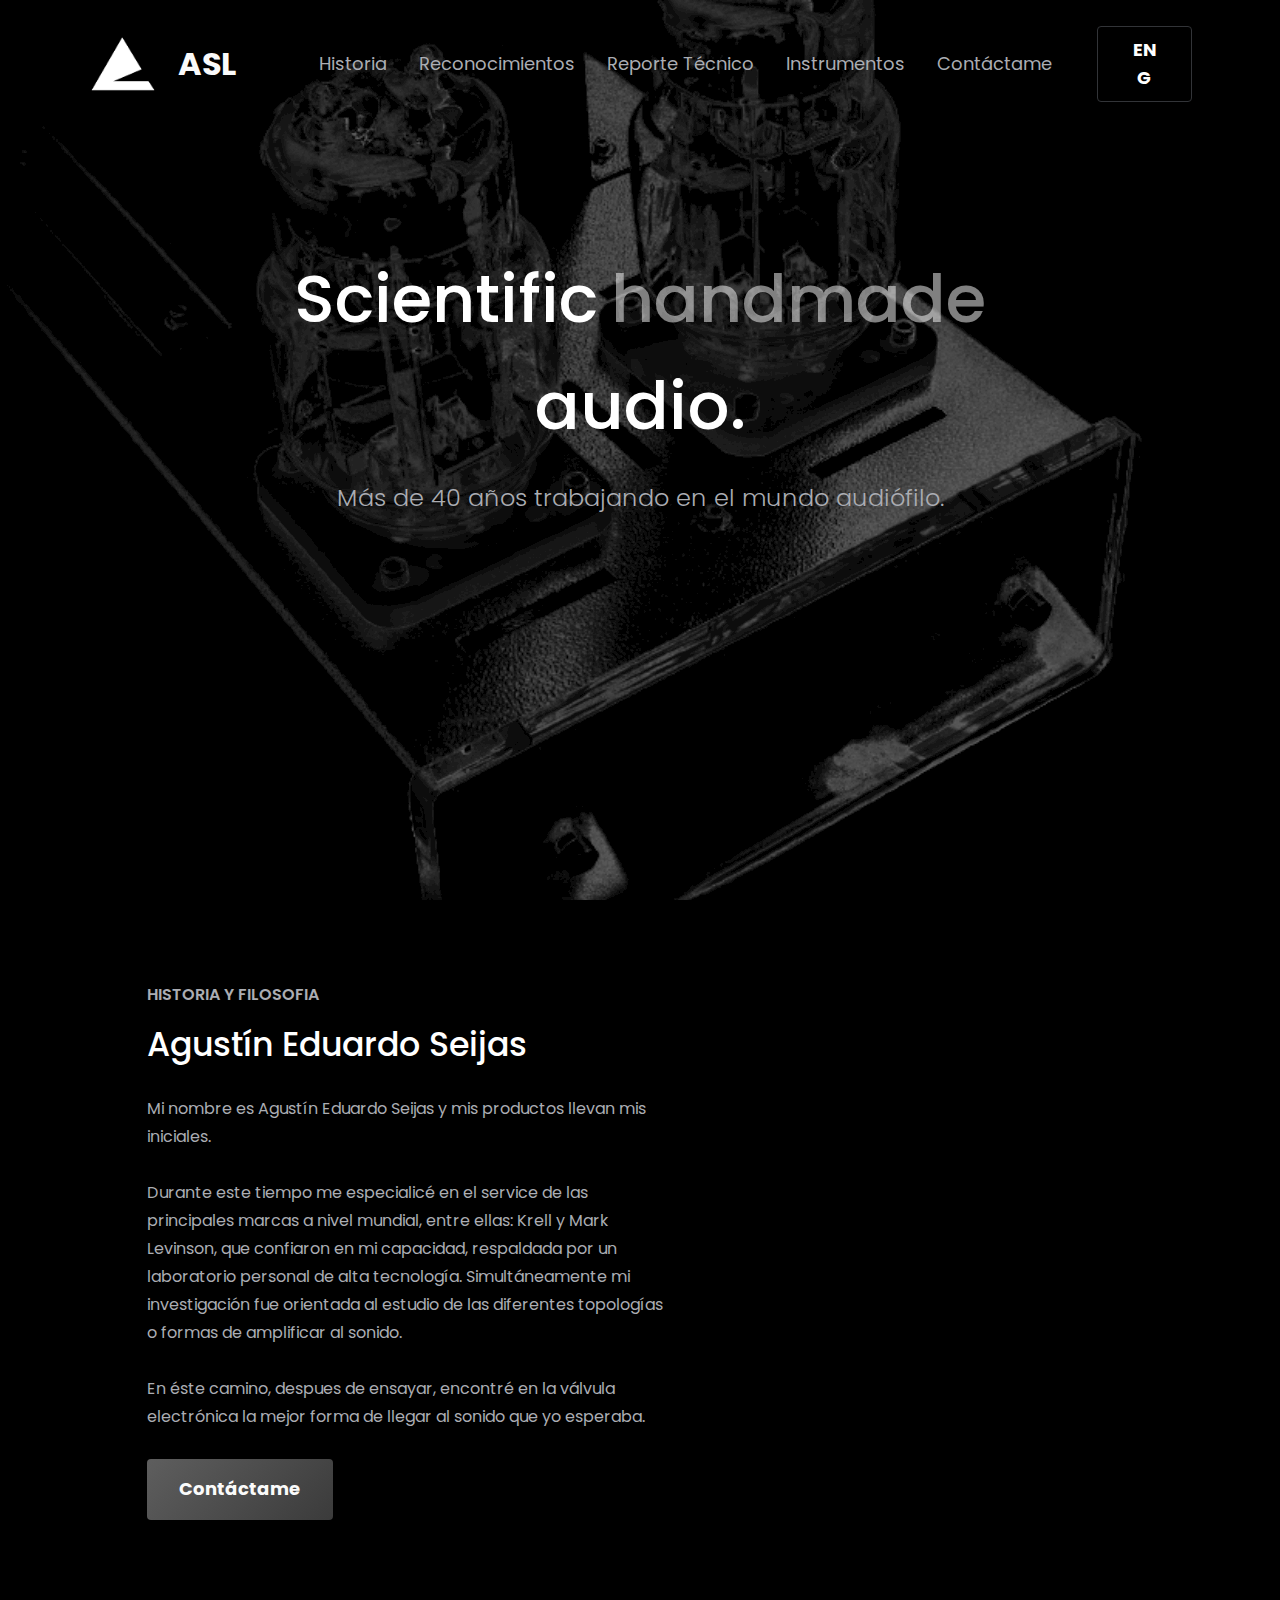
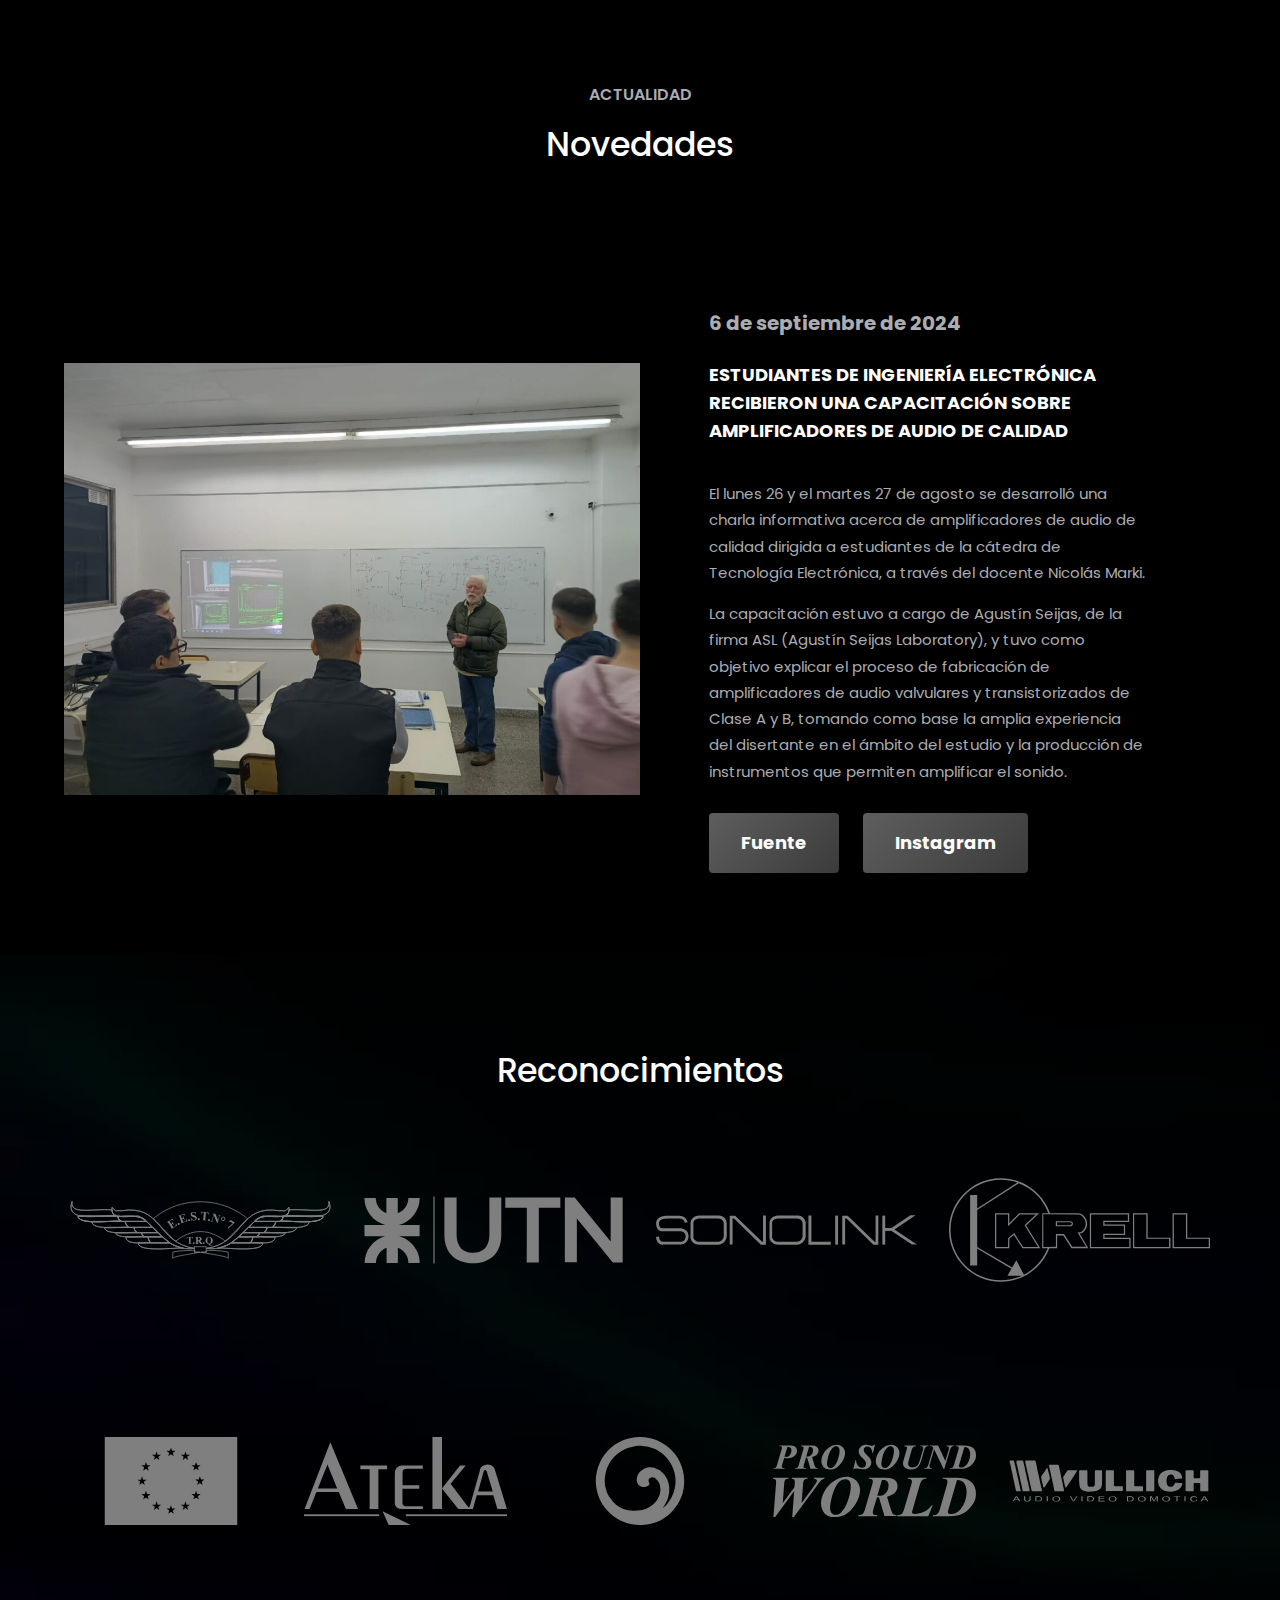
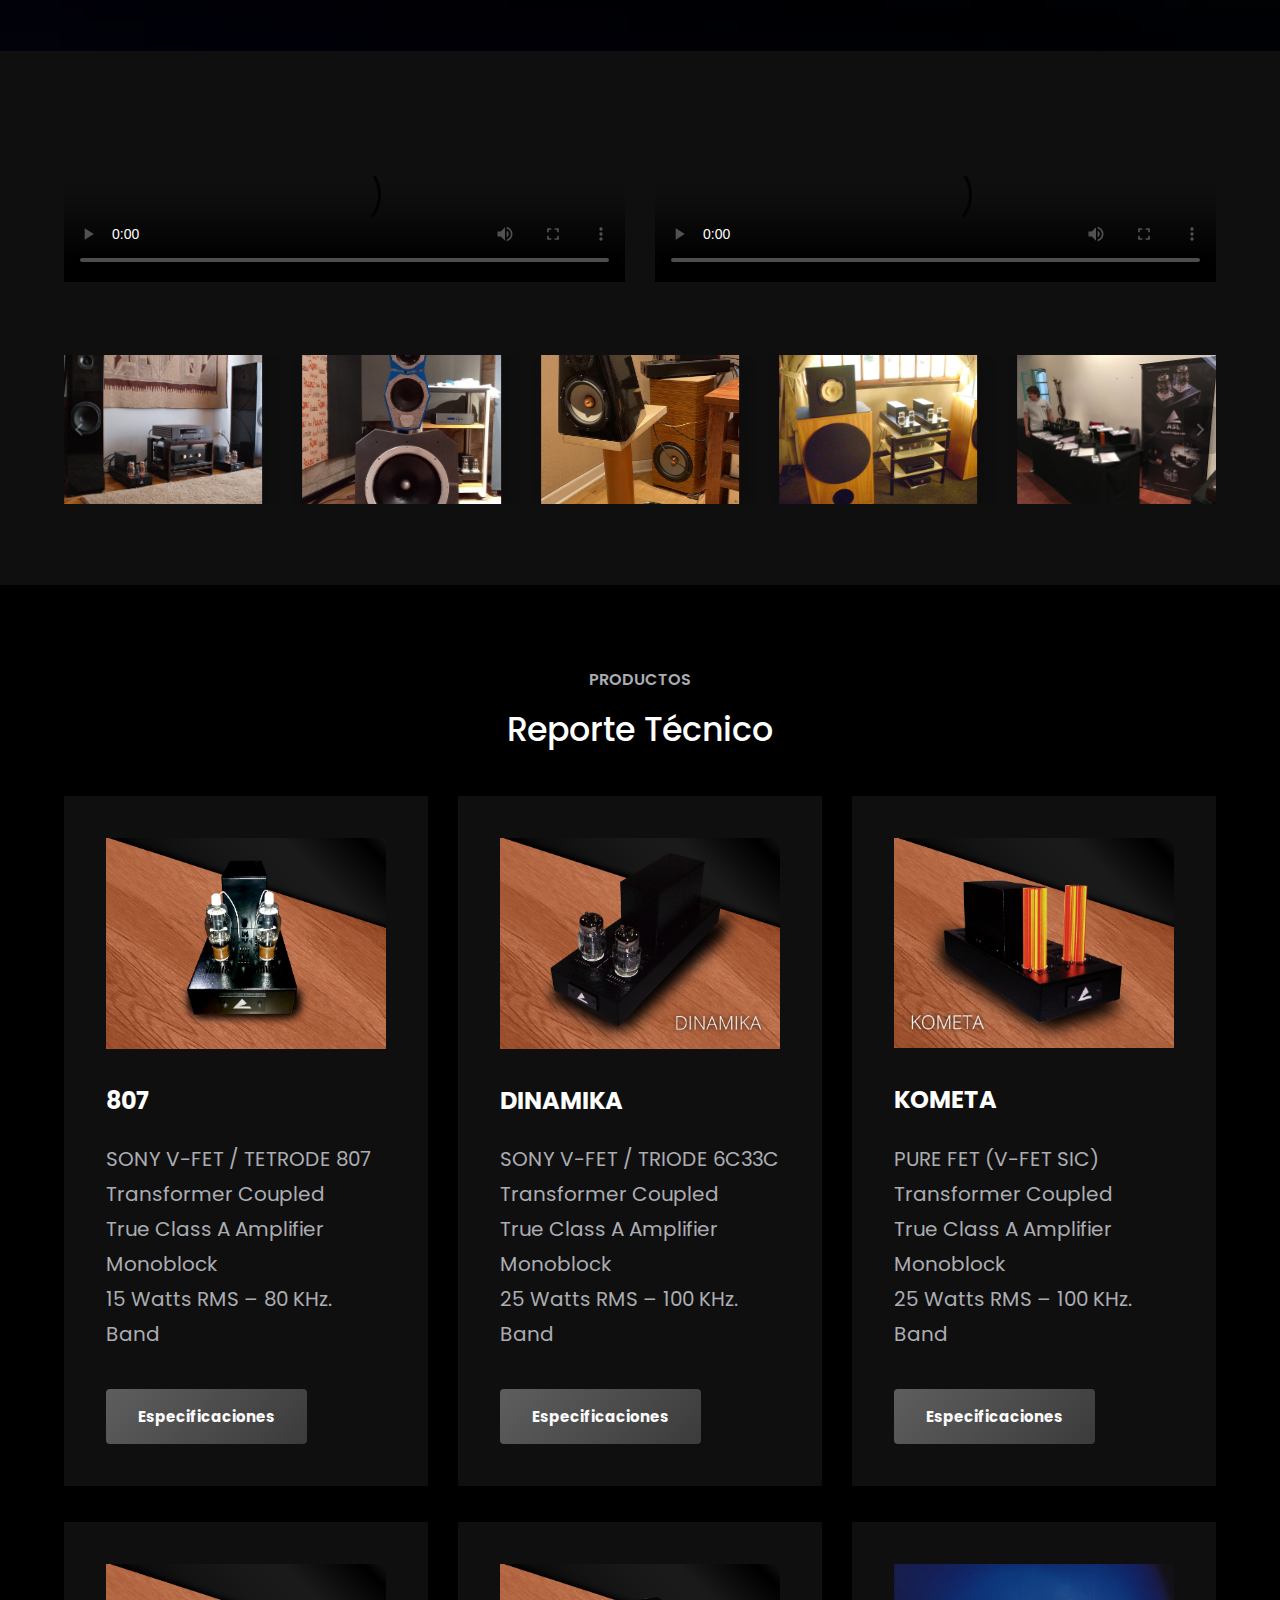
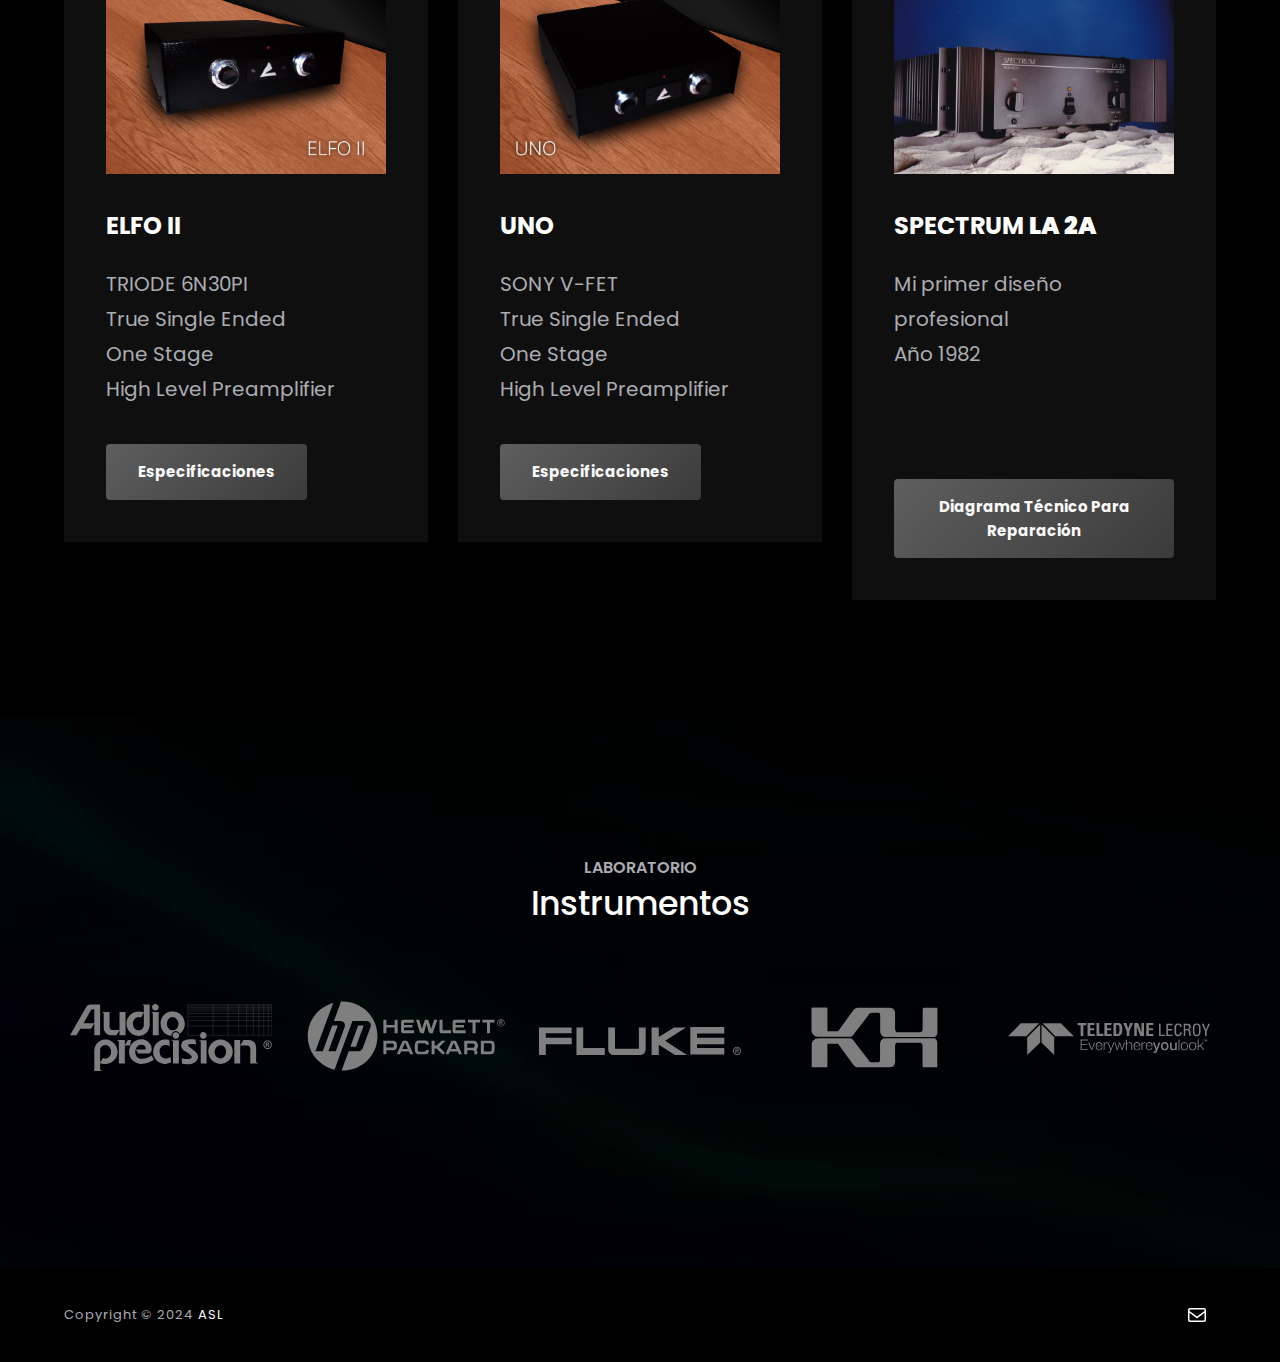
